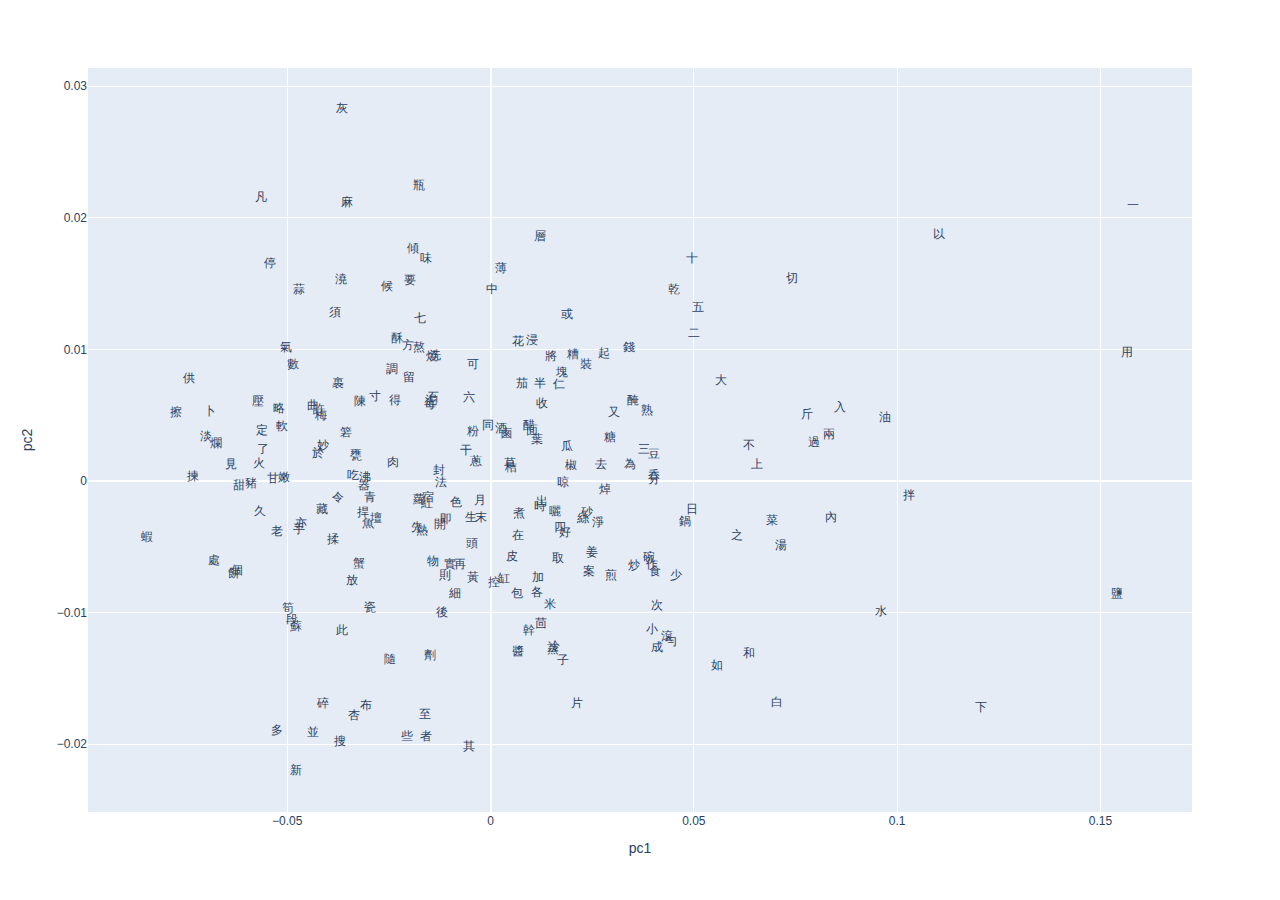
==== graph.html @ 2cb909bf "nine fifteen ish" ====
<html>
<head><meta charset="utf-8" /></head>
<body>
    <div>                        <script type="text/javascript">window.PlotlyConfig = {MathJaxConfig: 'local'};</script>
        <script type="text/javascript">/**
* plotly.js v2.12.1
* Copyright 2012-2022, Plotly, Inc.
* All rights reserved.
* Licensed under the MIT license
*/
!function(t){if("object"==typeof exports&&"undefined"!=typeof module)module.exports=t();else if("function"==typeof define&&define.amd)define([],t);else{("undefined"!=typeof window?window:"undefined"!=typeof global?global:"undefined"!=typeof self?self:this).Plotly=t()}}((function(){return function t(e,r,n){function i(o,s){if(!r[o]){if(!e[o]){var l="function"==typeof require&&require;if(!s&&l)return l(o,!0);if(a)return a(o,!0);var c=new Error("Cannot find module '"+o+"'");throw c.code="MODULE_NOT_FOUND",c}var u=r[o]={exports:{}};e[o][0].call(u.exports,(function(t){return i(e[o][1][t]||t)}),u,u.exports,t,e,r,n)}return r[o].exports}for(var a="function"==typeof require&&require,o=0;o<n.length;o++)i(n[o]);return i}({1:[function(t,e,r){"use strict";var n=t("../src/lib"),i={"X,X div":'direction:ltr;font-family:"Open Sans",verdana,arial,sans-serif;margin:0;padding:0;',"X input,X button":'font-family:"Open Sans",verdana,arial,sans-serif;',"X input:focus,X button:focus":"outline:none;","X a":"text-decoration:none;","X a:hover":"text-decoration:none;","X .crisp":"shape-rendering:crispEdges;","X .user-select-none":"-webkit-user-select:none;-moz-user-select:none;-ms-user-select:none;-o-user-select:none;user-select:none;","X svg":"overflow:hidden;","X svg a":"fill:#447adb;","X svg a:hover":"fill:#3c6dc5;","X .main-svg":"position:absolute;top:0;left:0;pointer-events:none;","X .main-svg .draglayer":"pointer-events:all;","X .cursor-default":"cursor:default;","X .cursor-pointer":"cursor:pointer;","X .cursor-crosshair":"cursor:crosshair;","X .cursor-move":"cursor:move;","X .cursor-col-resize":"cursor:col-resize;","X .cursor-row-resize":"cursor:row-resize;","X .cursor-ns-resize":"cursor:ns-resize;","X .cursor-ew-resize":"cursor:ew-resize;","X .cursor-sw-resize":"cursor:sw-resize;","X .cursor-s-resize":"cursor:s-resize;","X .cursor-se-resize":"cursor:se-resize;","X .cursor-w-resize":"cursor:w-resize;","X .cursor-e-resize":"cursor:e-resize;","X .cursor-nw-resize":"cursor:nw-resize;","X .cursor-n-resize":"cursor:n-resize;","X .cursor-ne-resize":"cursor:ne-resize;","X .cursor-grab":"cursor:-webkit-grab;cursor:grab;","X .modebar":"position:absolute;top:2px;right:2px;","X .ease-bg":"-webkit-transition:background-color .3s ease 0s;-moz-transition:background-color .3s ease 0s;-ms-transition:background-color .3s ease 0s;-o-transition:background-color .3s ease 0s;transition:background-color .3s ease 0s;","X .modebar--hover>:not(.watermark)":"opacity:0;-webkit-transition:opacity .3s ease 0s;-moz-transition:opacity .3s ease 0s;-ms-transition:opacity .3s ease 0s;-o-transition:opacity .3s ease 0s;transition:opacity .3s ease 0s;","X:hover .modebar--hover .modebar-group":"opacity:1;","X .modebar-group":"float:left;display:inline-block;box-sizing:border-box;padding-left:8px;position:relative;vertical-align:middle;white-space:nowrap;","X .modebar-btn":"position:relative;font-size:16px;padding:3px 4px;height:22px;cursor:pointer;line-height:normal;box-sizing:border-box;","X .modebar-btn svg":"position:relative;top:2px;","X .modebar.vertical":"display:flex;flex-direction:column;flex-wrap:wrap;align-content:flex-end;max-height:100%;","X .modebar.vertical svg":"top:-1px;","X .modebar.vertical .modebar-group":"display:block;float:none;padding-left:0px;padding-bottom:8px;","X .modebar.vertical .modebar-group .modebar-btn":"display:block;text-align:center;","X [data-title]:before,X [data-title]:after":"position:absolute;-webkit-transform:translate3d(0, 0, 0);-moz-transform:translate3d(0, 0, 0);-ms-transform:translate3d(0, 0, 0);-o-transform:translate3d(0, 0, 0);transform:translate3d(0, 0, 0);display:none;opacity:0;z-index:1001;pointer-events:none;top:110%;right:50%;","X [data-title]:hover:before,X [data-title]:hover:after":"display:block;opacity:1;","X [data-title]:before":'content:"";position:absolute;background:rgba(0,0,0,0);border:6px solid rgba(0,0,0,0);z-index:1002;margin-top:-12px;border-bottom-color:#69738a;margin-right:-6px;',"X [data-title]:after":"content:attr(data-title);background:#69738a;color:#fff;padding:8px 10px;font-size:12px;line-height:12px;white-space:nowrap;margin-right:-18px;border-radius:2px;","X .vertical [data-title]:before,X .vertical [data-title]:after":"top:0%;right:200%;","X .vertical [data-title]:before":"border:6px solid rgba(0,0,0,0);border-left-color:#69738a;margin-top:8px;margin-right:-30px;","X .select-outline":"fill:none;stroke-width:1;shape-rendering:crispEdges;","X .select-outline-1":"stroke:#fff;","X .select-outline-2":"stroke:#000;stroke-dasharray:2px 2px;",Y:'font-family:"Open Sans",verdana,arial,sans-serif;position:fixed;top:50px;right:20px;z-index:10000;font-size:10pt;max-width:180px;',"Y p":"margin:0;","Y .notifier-note":"min-width:180px;max-width:250px;border:1px solid #fff;z-index:3000;margin:0;background-color:#8c97af;background-color:rgba(140,151,175,.9);color:#fff;padding:10px;overflow-wrap:break-word;word-wrap:break-word;-ms-hyphens:auto;-webkit-hyphens:auto;hyphens:auto;","Y .notifier-close":"color:#fff;opacity:.8;float:right;padding:0 5px;background:none;border:none;font-size:20px;font-weight:bold;line-height:20px;","Y .notifier-close:hover":"color:#444;text-decoration:none;cursor:pointer;"};for(var a in i){var o=a.replace(/^,/," ,").replace(/X/g,".js-plotly-plot .plotly").replace(/Y/g,".plotly-notifier");n.addStyleRule(o,i[a])}},{"../src/lib":503}],2:[function(t,e,r){"use strict";e.exports=t("../src/transforms/aggregate")},{"../src/transforms/aggregate":1118}],3:[function(t,e,r){"use strict";e.exports=t("../src/traces/bar")},{"../src/traces/bar":656}],4:[function(t,e,r){"use strict";e.exports=t("../src/traces/barpolar")},{"../src/traces/barpolar":669}],5:[function(t,e,r){"use strict";e.exports=t("../src/traces/box")},{"../src/traces/box":679}],6:[function(t,e,r){"use strict";e.exports=t("../src/components/calendars")},{"../src/components/calendars":364}],7:[function(t,e,r){"use strict";e.exports=t("../src/traces/candlestick")},{"../src/traces/candlestick":688}],8:[function(t,e,r){"use strict";e.exports=t("../src/traces/carpet")},{"../src/traces/carpet":707}],9:[function(t,e,r){"use strict";e.exports=t("../src/traces/choropleth")},{"../src/traces/choropleth":721}],10:[function(t,e,r){"use strict";e.exports=t("../src/traces/choroplethmapbox")},{"../src/traces/choroplethmapbox":728}],11:[function(t,e,r){"use strict";e.exports=t("../src/traces/cone")},{"../src/traces/cone":734}],12:[function(t,e,r){"use strict";e.exports=t("../src/traces/contour")},{"../src/traces/contour":749}],13:[function(t,e,r){"use strict";e.exports=t("../src/traces/contourcarpet")},{"../src/traces/contourcarpet":760}],14:[function(t,e,r){"use strict";e.exports=t("../src/core")},{"../src/core":481}],15:[function(t,e,r){"use strict";e.exports=t("../src/traces/densitymapbox")},{"../src/traces/densitymapbox":768}],16:[function(t,e,r){"use strict";e.exports=t("../src/transforms/filter")},{"../src/transforms/filter":1119}],17:[function(t,e,r){"use strict";e.exports=t("../src/traces/funnel")},{"../src/traces/funnel":778}],18:[function(t,e,r){"use strict";e.exports=t("../src/traces/funnelarea")},{"../src/traces/funnelarea":787}],19:[function(t,e,r){"use strict";e.exports=t("../src/transforms/groupby")},{"../src/transforms/groupby":1120}],20:[function(t,e,r){"use strict";e.exports=t("../src/traces/heatmap")},{"../src/traces/heatmap":800}],21:[function(t,e,r){"use strict";e.exports=t("../src/traces/heatmapgl")},{"../src/traces/heatmapgl":811}],22:[function(t,e,r){"use strict";e.exports=t("../src/traces/histogram")},{"../src/traces/histogram":823}],23:[function(t,e,r){"use strict";e.exports=t("../src/traces/histogram2d")},{"../src/traces/histogram2d":829}],24:[function(t,e,r){"use strict";e.exports=t("../src/traces/histogram2dcontour")},{"../src/traces/histogram2dcontour":833}],25:[function(t,e,r){"use strict";e.exports=t("../src/traces/icicle")},{"../src/traces/icicle":839}],26:[function(t,e,r){"use strict";e.exports=t("../src/traces/image")},{"../src/traces/image":852}],27:[function(t,e,r){"use strict";var n=t("./core");n.register([t("./bar"),t("./box"),t("./heatmap"),t("./histogram"),t("./histogram2d"),t("./histogram2dcontour"),t("./contour"),t("./scatterternary"),t("./violin"),t("./funnel"),t("./waterfall"),t("./image"),t("./pie"),t("./sunburst"),t("./treemap"),t("./icicle"),t("./funnelarea"),t("./scatter3d"),t("./surface"),t("./isosurface"),t("./volume"),t("./mesh3d"),t("./cone"),t("./streamtube"),t("./scattergeo"),t("./choropleth"),t("./scattergl"),t("./splom"),t("./pointcloud"),t("./heatmapgl"),t("./parcoords"),t("./parcats"),t("./scattermapbox"),t("./choroplethmapbox"),t("./densitymapbox"),t("./sankey"),t("./indicator"),t("./table"),t("./carpet"),t("./scattercarpet"),t("./contourcarpet"),t("./ohlc"),t("./candlestick"),t("./scatterpolar"),t("./scatterpolargl"),t("./barpolar"),t("./scattersmith"),t("./aggregate"),t("./filter"),t("./groupby"),t("./sort"),t("./calendars")]),e.exports=n},{"./aggregate":2,"./bar":3,"./barpolar":4,"./box":5,"./calendars":6,"./candlestick":7,"./carpet":8,"./choropleth":9,"./choroplethmapbox":10,"./cone":11,"./contour":12,"./contourcarpet":13,"./core":14,"./densitymapbox":15,"./filter":16,"./funnel":17,"./funnelarea":18,"./groupby":19,"./heatmap":20,"./heatmapgl":21,"./histogram":22,"./histogram2d":23,"./histogram2dcontour":24,"./icicle":25,"./image":26,"./indicator":28,"./isosurface":29,"./mesh3d":30,"./ohlc":31,"./parcats":32,"./parcoords":33,"./pie":34,"./pointcloud":35,"./sankey":36,"./scatter3d":37,"./scattercarpet":38,"./scattergeo":39,"./scattergl":40,"./scattermapbox":41,"./scatterpolar":42,"./scatterpolargl":43,"./scattersmith":44,"./scatterternary":45,"./sort":46,"./splom":47,"./streamtube":48,"./sunburst":49,"./surface":50,"./table":51,"./treemap":52,"./violin":53,"./volume":54,"./waterfall":55}],28:[function(t,e,r){"use strict";e.exports=t("../src/traces/indicator")},{"../src/traces/indicator":860}],29:[function(t,e,r){"use strict";e.exports=t("../src/traces/isosurface")},{"../src/traces/isosurface":866}],30:[function(t,e,r){"use strict";e.exports=t("../src/traces/mesh3d")},{"../src/traces/mesh3d":871}],31:[function(t,e,r){"use strict";e.exports=t("../src/traces/ohlc")},{"../src/traces/ohlc":876}],32:[function(t,e,r){"use strict";e.exports=t("../src/traces/parcats")},{"../src/traces/parcats":885}],33:[function(t,e,r){"use strict";e.exports=t("../src/traces/parcoords")},{"../src/traces/parcoords":896}],34:[function(t,e,r){"use strict";e.exports=t("../src/traces/pie")},{"../src/traces/pie":907}],35:[function(t,e,r){"use strict";e.exports=t("../src/traces/pointcloud")},{"../src/traces/pointcloud":916}],36:[function(t,e,r){"use strict";e.exports=t("../src/traces/sankey")},{"../src/traces/sankey":922}],37:[function(t,e,r){"use strict";e.exports=t("../src/traces/scatter3d")},{"../src/traces/scatter3d":960}],38:[function(t,e,r){"use strict";e.exports=t("../src/traces/scattercarpet")},{"../src/traces/scattercarpet":967}],39:[function(t,e,r){"use strict";e.exports=t("../src/traces/scattergeo")},{"../src/traces/scattergeo":975}],40:[function(t,e,r){"use strict";e.exports=t("../src/traces/scattergl")},{"../src/traces/scattergl":989}],41:[function(t,e,r){"use strict";e.exports=t("../src/traces/scattermapbox")},{"../src/traces/scattermapbox":999}],42:[function(t,e,r){"use strict";e.exports=t("../src/traces/scatterpolar")},{"../src/traces/scatterpolar":1007}],43:[function(t,e,r){"use strict";e.exports=t("../src/traces/scatterpolargl")},{"../src/traces/scatterpolargl":1015}],44:[function(t,e,r){"use strict";e.exports=t("../src/traces/scattersmith")},{"../src/traces/scattersmith":1022}],45:[function(t,e,r){"use strict";e.exports=t("../src/traces/scatterternary")},{"../src/traces/scatterternary":1030}],46:[function(t,e,r){"use strict";e.exports=t("../src/transforms/sort")},{"../src/transforms/sort":1122}],47:[function(t,e,r){"use strict";e.exports=t("../src/traces/splom")},{"../src/traces/splom":1040}],48:[function(t,e,r){"use strict";e.exports=t("../src/traces/streamtube")},{"../src/traces/streamtube":1048}],49:[function(t,e,r){"use strict";e.exports=t("../src/traces/sunburst")},{"../src/traces/sunburst":1056}],50:[function(t,e,r){"use strict";e.exports=t("../src/traces/surface")},{"../src/traces/surface":1065}],51:[function(t,e,r){"use strict";e.exports=t("../src/traces/table")},{"../src/traces/table":1073}],52:[function(t,e,r){"use strict";e.exports=t("../src/traces/treemap")},{"../src/traces/treemap":1084}],53:[function(t,e,r){"use strict";e.exports=t("../src/traces/violin")},{"../src/traces/violin":1097}],54:[function(t,e,r){"use strict";e.exports=t("../src/traces/volume")},{"../src/traces/volume":1105}],55:[function(t,e,r){"use strict";e.exports=t("../src/traces/waterfall")},{"../src/traces/waterfall":1113}],56:[function(t,e,r){!function(n,i){"object"==typeof r&&void 0!==e?i(r,t("d3-array"),t("d3-collection"),t("d3-shape"),t("elementary-circuits-directed-graph")):i(n.d3=n.d3||{},n.d3,n.d3,n.d3,null)}(this,(function(t,e,r,n,i){"use strict";function a(t){return t.target.depth}function o(t,e){return t.sourceLinks.length?t.depth:e-1}function s(t){return function(){return t}}i=i&&i.hasOwnProperty("default")?i.default:i;var l="function"==typeof Symbol&&"symbol"==typeof Symbol.iterator?function(t){return typeof t}:function(t){return t&&"function"==typeof Symbol&&t.constructor===Symbol&&t!==Symbol.prototype?"symbol":typeof t};function c(t,e){return f(t.source,e.source)||t.index-e.index}function u(t,e){return f(t.target,e.target)||t.index-e.index}function f(t,e){return t.partOfCycle===e.partOfCycle?t.y0-e.y0:"top"===t.circularLinkType||"bottom"===e.circularLinkType?-1:1}function h(t){return t.value}function p(t){return(t.y0+t.y1)/2}function d(t){return p(t.source)}function m(t){return p(t.target)}function g(t){return t.index}function v(t){return t.nodes}function y(t){return t.links}function x(t,e){var r=t.get(e);if(!r)throw new Error("missing: "+e);return r}function b(t,e){return e(t)}function _(t,e,r){var n=0;if(null===r){for(var a=[],o=0;o<t.links.length;o++){var s=t.links[o],l=s.source.index,c=s.target.index;a[l]||(a[l]=[]),a[c]||(a[c]=[]),-1===a[l].indexOf(c)&&a[l].push(c)}var u=i(a);u.sort((function(t,e){return t.length-e.length}));var f={};for(o=0;o<u.length;o++){var h=u[o].slice(-2);f[h[0]]||(f[h[0]]={}),f[h[0]][h[1]]=!0}t.links.forEach((function(t){var e=t.target.index,r=t.source.index;e===r||f[r]&&f[r][e]?(t.circular=!0,t.circularLinkID=n,n+=1):t.circular=!1}))}else t.links.forEach((function(t){t.source[r]<t.target[r]?t.circular=!1:(t.circular=!0,t.circularLinkID=n,n+=1)}))}function w(t,e){var r=0,n=0;t.links.forEach((function(i){i.circular&&(i.source.circularLinkType||i.target.circularLinkType?i.circularLinkType=i.source.circularLinkType?i.source.circularLinkType:i.target.circularLinkType:i.circularLinkType=r<n?"top":"bottom","top"==i.circularLinkType?r+=1:n+=1,t.nodes.forEach((function(t){b(t,e)!=b(i.source,e)&&b(t,e)!=b(i.target,e)||(t.circularLinkType=i.circularLinkType)})))})),t.links.forEach((function(t){t.circular&&(t.source.circularLinkType==t.target.circularLinkType&&(t.circularLinkType=t.source.circularLinkType),q(t,e)&&(t.circularLinkType=t.source.circularLinkType))}))}function T(t){var e=Math.abs(t.y1-t.y0),r=Math.abs(t.target.x0-t.source.x1);return Math.atan(r/e)}function k(t,e){var r=0;t.sourceLinks.forEach((function(t){r=t.circular&&!q(t,e)?r+1:r}));var n=0;return t.targetLinks.forEach((function(t){n=t.circular&&!q(t,e)?n+1:n})),r+n}function A(t){var e=t.source.sourceLinks,r=0;e.forEach((function(t){r=t.circular?r+1:r}));var n=t.target.targetLinks,i=0;return n.forEach((function(t){i=t.circular?i+1:i})),!(r>1||i>1)}function M(t,e,r){return t.sort(E),t.forEach((function(n,i){var a,o,s=0;if(q(n,r)&&A(n))n.circularPathData.verticalBuffer=s+n.width/2;else{for(var l=0;l<i;l++)if(a=t[i],o=t[l],!(a.source.column<o.target.column||a.target.column>o.source.column)){var c=t[l].circularPathData.verticalBuffer+t[l].width/2+e;s=c>s?c:s}n.circularPathData.verticalBuffer=s+n.width/2}})),t}function S(t,r,i,a){var o=e.min(t.links,(function(t){return t.source.y0}));t.links.forEach((function(t){t.circular&&(t.circularPathData={})})),M(t.links.filter((function(t){return"top"==t.circularLinkType})),r,a),M(t.links.filter((function(t){return"bottom"==t.circularLinkType})),r,a),t.links.forEach((function(e){if(e.circular){if(e.circularPathData.arcRadius=e.width+10,e.circularPathData.leftNodeBuffer=5,e.circularPathData.rightNodeBuffer=5,e.circularPathData.sourceWidth=e.source.x1-e.source.x0,e.circularPathData.sourceX=e.source.x0+e.circularPathData.sourceWidth,e.circularPathData.targetX=e.target.x0,e.circularPathData.sourceY=e.y0,e.circularPathData.targetY=e.y1,q(e,a)&&A(e))e.circularPathData.leftSmallArcRadius=10+e.width/2,e.circularPathData.leftLargeArcRadius=10+e.width/2,e.circularPathData.rightSmallArcRadius=10+e.width/2,e.circularPathData.rightLargeArcRadius=10+e.width/2,"bottom"==e.circularLinkType?(e.circularPathData.verticalFullExtent=e.source.y1+25+e.circularPathData.verticalBuffer,e.circularPathData.verticalLeftInnerExtent=e.circularPathData.verticalFullExtent-e.circularPathData.leftLargeArcRadius,e.circularPathData.verticalRightInnerExtent=e.circularPathData.verticalFullExtent-e.circularPathData.rightLargeArcRadius):(e.circularPathData.verticalFullExtent=e.source.y0-25-e.circularPathData.verticalBuffer,e.circularPathData.verticalLeftInnerExtent=e.circularPathData.verticalFullExtent+e.circularPathData.leftLargeArcRadius,e.circularPathData.verticalRightInnerExtent=e.circularPathData.verticalFullExtent+e.circularPathData.rightLargeArcRadius);else{var s=e.source.column,l=e.circularLinkType,c=t.links.filter((function(t){return t.source.column==s&&t.circularLinkType==l}));"bottom"==e.circularLinkType?c.sort(C):c.sort(L);var u=0;c.forEach((function(t,n){t.circularLinkID==e.circularLinkID&&(e.circularPathData.leftSmallArcRadius=10+e.width/2+u,e.circularPathData.leftLargeArcRadius=10+e.width/2+n*r+u),u+=t.width})),s=e.target.column,c=t.links.filter((function(t){return t.target.column==s&&t.circularLinkType==l})),"bottom"==e.circularLinkType?c.sort(I):c.sort(P),u=0,c.forEach((function(t,n){t.circularLinkID==e.circularLinkID&&(e.circularPathData.rightSmallArcRadius=10+e.width/2+u,e.circularPathData.rightLargeArcRadius=10+e.width/2+n*r+u),u+=t.width})),"bottom"==e.circularLinkType?(e.circularPathData.verticalFullExtent=Math.max(i,e.source.y1,e.target.y1)+25+e.circularPathData.verticalBuffer,e.circularPathData.verticalLeftInnerExtent=e.circularPathData.verticalFullExtent-e.circularPathData.leftLargeArcRadius,e.circularPathData.verticalRightInnerExtent=e.circularPathData.verticalFullExtent-e.circularPathData.rightLargeArcRadius):(e.circularPathData.verticalFullExtent=o-25-e.circularPathData.verticalBuffer,e.circularPathData.verticalLeftInnerExtent=e.circularPathData.verticalFullExtent+e.circularPathData.leftLargeArcRadius,e.circularPathData.verticalRightInnerExtent=e.circularPathData.verticalFullExtent+e.circularPathData.rightLargeArcRadius)}e.circularPathData.leftInnerExtent=e.circularPathData.sourceX+e.circularPathData.leftNodeBuffer,e.circularPathData.rightInnerExtent=e.circularPathData.targetX-e.circularPathData.rightNodeBuffer,e.circularPathData.leftFullExtent=e.circularPathData.sourceX+e.circularPathData.leftLargeArcRadius+e.circularPathData.leftNodeBuffer,e.circularPathData.rightFullExtent=e.circularPathData.targetX-e.circularPathData.rightLargeArcRadius-e.circularPathData.rightNodeBuffer}if(e.circular)e.path=function(t){var e="";e="top"==t.circularLinkType?"M"+t.circularPathData.sourceX+" "+t.circularPathData.sourceY+" L"+t.circularPathData.leftInnerExtent+" "+t.circularPathData.sourceY+" A"+t.circularPathData.leftLargeArcRadius+" "+t.circularPathData.leftSmallArcRadius+" 0 0 0 "+t.circularPathData.leftFullExtent+" "+(t.circularPathData.sourceY-t.circularPathData.leftSmallArcRadius)+" L"+t.circularPathData.leftFullExtent+" "+t.circularPathData.verticalLeftInnerExtent+" A"+t.circularPathData.leftLargeArcRadius+" "+t.circularPathData.leftLargeArcRadius+" 0 0 0 "+t.circularPathData.leftInnerExtent+" "+t.circularPathData.verticalFullExtent+" L"+t.circularPathData.rightInnerExtent+" "+t.circularPathData.verticalFullExtent+" A"+t.circularPathData.rightLargeArcRadius+" "+t.circularPathData.rightLargeArcRadius+" 0 0 0 "+t.circularPathData.rightFullExtent+" "+t.circularPathData.verticalRightInnerExtent+" L"+t.circularPathData.rightFullExtent+" "+(t.circularPathData.targetY-t.circularPathData.rightSmallArcRadius)+" A"+t.circularPathData.rightLargeArcRadius+" "+t.circularPathData.rightSmallArcRadius+" 0 0 0 "+t.circularPathData.rightInnerExtent+" "+t.circularPathData.targetY+" L"+t.circularPathData.targetX+" "+t.circularPathData.targetY:"M"+t.circularPathData.sourceX+" "+t.circularPathData.sourceY+" L"+t.circularPathData.leftInnerExtent+" "+t.circularPathData.sourceY+" A"+t.circularPathData.leftLargeArcRadius+" "+t.circularPathData.leftSmallArcRadius+" 0 0 1 "+t.circularPathData.leftFullExtent+" "+(t.circularPathData.sourceY+t.circularPathData.leftSmallArcRadius)+" L"+t.circularPathData.leftFullExtent+" "+t.circularPathData.verticalLeftInnerExtent+" A"+t.circularPathData.leftLargeArcRadius+" "+t.circularPathData.leftLargeArcRadius+" 0 0 1 "+t.circularPathData.leftInnerExtent+" "+t.circularPathData.verticalFullExtent+" L"+t.circularPathData.rightInnerExtent+" "+t.circularPathData.verticalFullExtent+" A"+t.circularPathData.rightLargeArcRadius+" "+t.circularPathData.rightLargeArcRadius+" 0 0 1 "+t.circularPathData.rightFullExtent+" "+t.circularPathData.verticalRightInnerExtent+" L"+t.circularPathData.rightFullExtent+" "+(t.circularPathData.targetY+t.circularPathData.rightSmallArcRadius)+" A"+t.circularPathData.rightLargeArcRadius+" "+t.circularPathData.rightSmallArcRadius+" 0 0 1 "+t.circularPathData.rightInnerExtent+" "+t.circularPathData.targetY+" L"+t.circularPathData.targetX+" "+t.circularPathData.targetY;return e}(e);else{var f=n.linkHorizontal().source((function(t){return[t.source.x0+(t.source.x1-t.source.x0),t.y0]})).target((function(t){return[t.target.x0,t.y1]}));e.path=f(e)}}))}function E(t,e){return O(t)==O(e)?"bottom"==t.circularLinkType?C(t,e):L(t,e):O(e)-O(t)}function L(t,e){return t.y0-e.y0}function C(t,e){return e.y0-t.y0}function P(t,e){return t.y1-e.y1}function I(t,e){return e.y1-t.y1}function O(t){return t.target.column-t.source.column}function z(t){return t.target.x0-t.source.x1}function D(t,e){var r=T(t),n=z(e)/Math.tan(r);return"up"==H(t)?t.y1+n:t.y1-n}function R(t,e){var r=T(t),n=z(e)/Math.tan(r);return"up"==H(t)?t.y1-n:t.y1+n}function F(t,e,r,n){t.links.forEach((function(i){if(!i.circular&&i.target.column-i.source.column>1){var a=i.source.column+1,o=i.target.column-1,s=1,l=o-a+1;for(s=1;a<=o;a++,s++)t.nodes.forEach((function(o){if(o.column==a){var c,u=s/(l+1),f=Math.pow(1-u,3),h=3*u*Math.pow(1-u,2),p=3*Math.pow(u,2)*(1-u),d=Math.pow(u,3),m=f*i.y0+h*i.y0+p*i.y1+d*i.y1,g=m-i.width/2,v=m+i.width/2;g>o.y0&&g<o.y1?(c=o.y1-g+10,c="bottom"==o.circularLinkType?c:-c,o=N(o,c,e,r),t.nodes.forEach((function(t){b(t,n)!=b(o,n)&&t.column==o.column&&B(o,t)&&N(t,c,e,r)}))):(v>o.y0&&v<o.y1||g<o.y0&&v>o.y1)&&(c=v-o.y0+10,o=N(o,c,e,r),t.nodes.forEach((function(t){b(t,n)!=b(o,n)&&t.column==o.column&&t.y0<o.y1&&t.y1>o.y1&&N(t,c,e,r)})))}}))}}))}function B(t,e){return t.y0>e.y0&&t.y0<e.y1||(t.y1>e.y0&&t.y1<e.y1||t.y0<e.y0&&t.y1>e.y1)}function N(t,e,r,n){return t.y0+e>=r&&t.y1+e<=n&&(t.y0=t.y0+e,t.y1=t.y1+e,t.targetLinks.forEach((function(t){t.y1=t.y1+e})),t.sourceLinks.forEach((function(t){t.y0=t.y0+e}))),t}function j(t,e,r,n){t.nodes.forEach((function(i){n&&i.y+(i.y1-i.y0)>e&&(i.y=i.y-(i.y+(i.y1-i.y0)-e));var a=t.links.filter((function(t){return b(t.source,r)==b(i,r)})),o=a.length;o>1&&a.sort((function(t,e){if(!t.circular&&!e.circular){if(t.target.column==e.target.column)return t.y1-e.y1;if(!V(t,e))return t.y1-e.y1;if(t.target.column>e.target.column){var r=R(e,t);return t.y1-r}if(e.target.column>t.target.column)return R(t,e)-e.y1}return t.circular&&!e.circular?"top"==t.circularLinkType?-1:1:e.circular&&!t.circular?"top"==e.circularLinkType?1:-1:t.circular&&e.circular?t.circularLinkType===e.circularLinkType&&"top"==t.circularLinkType?t.target.column===e.target.column?t.target.y1-e.target.y1:e.target.column-t.target.column:t.circularLinkType===e.circularLinkType&&"bottom"==t.circularLinkType?t.target.column===e.target.column?e.target.y1-t.target.y1:t.target.column-e.target.column:"top"==t.circularLinkType?-1:1:void 0}));var s=i.y0;a.forEach((function(t){t.y0=s+t.width/2,s+=t.width})),a.forEach((function(t,e){if("bottom"==t.circularLinkType){for(var r=e+1,n=0;r<o;r++)n+=a[r].width;t.y0=i.y1-n-t.width/2}}))}))}function U(t,e,r){t.nodes.forEach((function(e){var n=t.links.filter((function(t){return b(t.target,r)==b(e,r)})),i=n.length;i>1&&n.sort((function(t,e){if(!t.circular&&!e.circular){if(t.source.column==e.source.column)return t.y0-e.y0;if(!V(t,e))return t.y0-e.y0;if(e.source.column<t.source.column){var r=D(e,t);return t.y0-r}if(t.source.column<e.source.column)return D(t,e)-e.y0}return t.circular&&!e.circular?"top"==t.circularLinkType?-1:1:e.circular&&!t.circular?"top"==e.circularLinkType?1:-1:t.circular&&e.circular?t.circularLinkType===e.circularLinkType&&"top"==t.circularLinkType?t.source.column===e.source.column?t.source.y1-e.source.y1:t.source.column-e.source.column:t.circularLinkType===e.circularLinkType&&"bottom"==t.circularLinkType?t.source.column===e.source.column?t.source.y1-e.source.y1:e.source.column-t.source.column:"top"==t.circularLinkType?-1:1:void 0}));var a=e.y0;n.forEach((function(t){t.y1=a+t.width/2,a+=t.width})),n.forEach((function(t,r){if("bottom"==t.circularLinkType){for(var a=r+1,o=0;a<i;a++)o+=n[a].width;t.y1=e.y1-o-t.width/2}}))}))}function V(t,e){return H(t)==H(e)}function H(t){return t.y0-t.y1>0?"up":"down"}function q(t,e){return b(t.source,e)==b(t.target,e)}function G(t,r,n){var i=t.nodes,a=t.links,o=!1,s=!1;if(a.forEach((function(t){"top"==t.circularLinkType?o=!0:"bottom"==t.circularLinkType&&(s=!0)})),0==o||0==s){var l=e.min(i,(function(t){return t.y0})),c=(n-r)/(e.max(i,(function(t){return t.y1}))-l);i.forEach((function(t){var e=(t.y1-t.y0)*c;t.y0=(t.y0-l)*c,t.y1=t.y0+e})),a.forEach((function(t){t.y0=(t.y0-l)*c,t.y1=(t.y1-l)*c,t.width=t.width*c}))}}t.sankeyCircular=function(){var t,n,i=0,a=0,b=1,T=1,A=24,M=g,E=o,L=v,C=y,P=32,I=2,O=null;function z(){var t={nodes:L.apply(null,arguments),links:C.apply(null,arguments)};D(t),_(t,M,O),R(t),B(t),w(t,M),N(t,P,M),V(t);for(var e=4,r=0;r<e;r++)j(t,T,M),U(t,T,M),F(t,a,T,M),j(t,T,M),U(t,T,M);return G(t,a,T),S(t,I,T,M),t}function D(t){t.nodes.forEach((function(t,e){t.index=e,t.sourceLinks=[],t.targetLinks=[]}));var e=r.map(t.nodes,M);return t.links.forEach((function(t,r){t.index=r;var n=t.source,i=t.target;"object"!==(void 0===n?"undefined":l(n))&&(n=t.source=x(e,n)),"object"!==(void 0===i?"undefined":l(i))&&(i=t.target=x(e,i)),n.sourceLinks.push(t),i.targetLinks.push(t)})),t}function R(t){t.nodes.forEach((function(t){t.partOfCycle=!1,t.value=Math.max(e.sum(t.sourceLinks,h),e.sum(t.targetLinks,h)),t.sourceLinks.forEach((function(e){e.circular&&(t.partOfCycle=!0,t.circularLinkType=e.circularLinkType)})),t.targetLinks.forEach((function(e){e.circular&&(t.partOfCycle=!0,t.circularLinkType=e.circularLinkType)}))}))}function B(t){var e,r,n;for(e=t.nodes,r=[],n=0;e.length;++n,e=r,r=[])e.forEach((function(t){t.depth=n,t.sourceLinks.forEach((function(t){r.indexOf(t.target)<0&&!t.circular&&r.push(t.target)}))}));for(e=t.nodes,r=[],n=0;e.length;++n,e=r,r=[])e.forEach((function(t){t.height=n,t.targetLinks.forEach((function(t){r.indexOf(t.source)<0&&!t.circular&&r.push(t.source)}))}));t.nodes.forEach((function(t){t.column=Math.floor(E.call(null,t,n))}))}function N(o,s,l){var c=r.nest().key((function(t){return t.column})).sortKeys(e.ascending).entries(o.nodes).map((function(t){return t.values}));!function(r){if(n){var s=1/0;c.forEach((function(t){var e=T*n/(t.length+1);s=e<s?e:s})),t=s}var l=e.min(c,(function(r){return(T-a-(r.length-1)*t)/e.sum(r,h)}));l*=.3,o.links.forEach((function(t){t.width=t.value*l}));var u=function(t){var r=0,n=0,i=0,a=0,o=e.max(t.nodes,(function(t){return t.column}));return t.links.forEach((function(t){t.circular&&("top"==t.circularLinkType?r+=t.width:n+=t.width,0==t.target.column&&(a+=t.width),t.source.column==o&&(i+=t.width))})),{top:r=r>0?r+25+10:r,bottom:n=n>0?n+25+10:n,left:a=a>0?a+25+10:a,right:i=i>0?i+25+10:i}}(o),f=function(t,r){var n=e.max(t.nodes,(function(t){return t.column})),o=b-i,s=T-a,l=o/(o+r.right+r.left),c=s/(s+r.top+r.bottom);return i=i*l+r.left,b=0==r.right?b:b*l,a=a*c+r.top,T*=c,t.nodes.forEach((function(t){t.x0=i+t.column*((b-i-A)/n),t.x1=t.x0+A})),c}(o,u);l*=f,o.links.forEach((function(t){t.width=t.value*l})),c.forEach((function(t){var e=t.length;t.forEach((function(t,n){t.depth==c.length-1&&1==e||0==t.depth&&1==e?(t.y0=T/2-t.value*l,t.y1=t.y0+t.value*l):t.partOfCycle?0==k(t,r)?(t.y0=T/2+n,t.y1=t.y0+t.value*l):"top"==t.circularLinkType?(t.y0=a+n,t.y1=t.y0+t.value*l):(t.y0=T-t.value*l-n,t.y1=t.y0+t.value*l):0==u.top||0==u.bottom?(t.y0=(T-a)/e*n,t.y1=t.y0+t.value*l):(t.y0=(T-a)/2-e/2+n,t.y1=t.y0+t.value*l)}))}))}(l),y();for(var u=1,g=s;g>0;--g)v(u*=.99,l),y();function v(t,r){var n=c.length;c.forEach((function(i){var a=i.length,o=i[0].depth;i.forEach((function(i){var s;if(i.sourceLinks.length||i.targetLinks.length)if(i.partOfCycle&&k(i,r)>0);else if(0==o&&1==a)s=i.y1-i.y0,i.y0=T/2-s/2,i.y1=T/2+s/2;else if(o==n-1&&1==a)s=i.y1-i.y0,i.y0=T/2-s/2,i.y1=T/2+s/2;else{var l=e.mean(i.sourceLinks,m),c=e.mean(i.targetLinks,d),u=((l&&c?(l+c)/2:l||c)-p(i))*t;i.y0+=u,i.y1+=u}}))}))}function y(){c.forEach((function(e){var r,n,i,o=a,s=e.length;for(e.sort(f),i=0;i<s;++i)(n=o-(r=e[i]).y0)>0&&(r.y0+=n,r.y1+=n),o=r.y1+t;if((n=o-t-T)>0)for(o=r.y0-=n,r.y1-=n,i=s-2;i>=0;--i)(n=(r=e[i]).y1+t-o)>0&&(r.y0-=n,r.y1-=n),o=r.y0}))}}function V(t){t.nodes.forEach((function(t){t.sourceLinks.sort(u),t.targetLinks.sort(c)})),t.nodes.forEach((function(t){var e=t.y0,r=e,n=t.y1,i=n;t.sourceLinks.forEach((function(t){t.circular?(t.y0=n-t.width/2,n-=t.width):(t.y0=e+t.width/2,e+=t.width)})),t.targetLinks.forEach((function(t){t.circular?(t.y1=i-t.width/2,i-=t.width):(t.y1=r+t.width/2,r+=t.width)}))}))}return z.nodeId=function(t){return arguments.length?(M="function"==typeof t?t:s(t),z):M},z.nodeAlign=function(t){return arguments.length?(E="function"==typeof t?t:s(t),z):E},z.nodeWidth=function(t){return arguments.length?(A=+t,z):A},z.nodePadding=function(e){return arguments.length?(t=+e,z):t},z.nodes=function(t){return arguments.length?(L="function"==typeof t?t:s(t),z):L},z.links=function(t){return arguments.length?(C="function"==typeof t?t:s(t),z):C},z.size=function(t){return arguments.length?(i=a=0,b=+t[0],T=+t[1],z):[b-i,T-a]},z.extent=function(t){return arguments.length?(i=+t[0][0],b=+t[1][0],a=+t[0][1],T=+t[1][1],z):[[i,a],[b,T]]},z.iterations=function(t){return arguments.length?(P=+t,z):P},z.circularLinkGap=function(t){return arguments.length?(I=+t,z):I},z.nodePaddingRatio=function(t){return arguments.length?(n=+t,z):n},z.sortNodes=function(t){return arguments.length?(O=t,z):O},z.update=function(t){return w(t,M),V(t),t.links.forEach((function(t){t.circular&&(t.circularLinkType=t.y0+t.y1<T?"top":"bottom",t.source.circularLinkType=t.circularLinkType,t.target.circularLinkType=t.circularLinkType)})),j(t,T,M,!1),U(t,T,M),S(t,I,T,M),t},z},t.sankeyCenter=function(t){return t.targetLinks.length?t.depth:t.sourceLinks.length?e.min(t.sourceLinks,a)-1:0},t.sankeyLeft=function(t){return t.depth},t.sankeyRight=function(t,e){return e-1-t.height},t.sankeyJustify=o,Object.defineProperty(t,"__esModule",{value:!0})}))},{"d3-array":107,"d3-collection":108,"d3-shape":119,"elementary-circuits-directed-graph":130}],57:[function(t,e,r){!function(n,i){"object"==typeof r&&void 0!==e?i(r,t("d3-array"),t("d3-collection"),t("d3-shape")):i(n.d3=n.d3||{},n.d3,n.d3,n.d3)}(this,(function(t,e,r,n){"use strict";function i(t){return t.target.depth}function a(t,e){return t.sourceLinks.length?t.depth:e-1}function o(t){return function(){return t}}function s(t,e){return c(t.source,e.source)||t.index-e.index}function l(t,e){return c(t.target,e.target)||t.index-e.index}function c(t,e){return t.y0-e.y0}function u(t){return t.value}function f(t){return(t.y0+t.y1)/2}function h(t){return f(t.source)*t.value}function p(t){return f(t.target)*t.value}function d(t){return t.index}function m(t){return t.nodes}function g(t){return t.links}function v(t,e){var r=t.get(e);if(!r)throw new Error("missing: "+e);return r}function y(t){return[t.source.x1,t.y0]}function x(t){return[t.target.x0,t.y1]}t.sankey=function(){var t=0,n=0,i=1,y=1,x=24,b=8,_=d,w=a,T=m,k=g,A=32;function M(){var t={nodes:T.apply(null,arguments),links:k.apply(null,arguments)};return S(t),E(t),L(t),C(t),P(t),t}function S(t){t.nodes.forEach((function(t,e){t.index=e,t.sourceLinks=[],t.targetLinks=[]}));var e=r.map(t.nodes,_);t.links.forEach((function(t,r){t.index=r;var n=t.source,i=t.target;"object"!=typeof n&&(n=t.source=v(e,n)),"object"!=typeof i&&(i=t.target=v(e,i)),n.sourceLinks.push(t),i.targetLinks.push(t)}))}function E(t){t.nodes.forEach((function(t){t.value=Math.max(e.sum(t.sourceLinks,u),e.sum(t.targetLinks,u))}))}function L(e){var r,n,a;for(r=e.nodes,n=[],a=0;r.length;++a,r=n,n=[])r.forEach((function(t){t.depth=a,t.sourceLinks.forEach((function(t){n.indexOf(t.target)<0&&n.push(t.target)}))}));for(r=e.nodes,n=[],a=0;r.length;++a,r=n,n=[])r.forEach((function(t){t.height=a,t.targetLinks.forEach((function(t){n.indexOf(t.source)<0&&n.push(t.source)}))}));var o=(i-t-x)/(a-1);e.nodes.forEach((function(e){e.x1=(e.x0=t+Math.max(0,Math.min(a-1,Math.floor(w.call(null,e,a))))*o)+x}))}function C(t){var i=r.nest().key((function(t){return t.x0})).sortKeys(e.ascending).entries(t.nodes).map((function(t){return t.values}));!function(){var r=e.max(i,(function(t){return t.length})),a=2/3*(y-n)/(r-1);b>a&&(b=a);var o=e.min(i,(function(t){return(y-n-(t.length-1)*b)/e.sum(t,u)}));i.forEach((function(t){t.forEach((function(t,e){t.y1=(t.y0=e)+t.value*o}))})),t.links.forEach((function(t){t.width=t.value*o}))}(),d();for(var a=1,o=A;o>0;--o)l(a*=.99),d(),s(a),d();function s(t){i.forEach((function(r){r.forEach((function(r){if(r.targetLinks.length){var n=(e.sum(r.targetLinks,h)/e.sum(r.targetLinks,u)-f(r))*t;r.y0+=n,r.y1+=n}}))}))}function l(t){i.slice().reverse().forEach((function(r){r.forEach((function(r){if(r.sourceLinks.length){var n=(e.sum(r.sourceLinks,p)/e.sum(r.sourceLinks,u)-f(r))*t;r.y0+=n,r.y1+=n}}))}))}function d(){i.forEach((function(t){var e,r,i,a=n,o=t.length;for(t.sort(c),i=0;i<o;++i)(r=a-(e=t[i]).y0)>0&&(e.y0+=r,e.y1+=r),a=e.y1+b;if((r=a-b-y)>0)for(a=e.y0-=r,e.y1-=r,i=o-2;i>=0;--i)(r=(e=t[i]).y1+b-a)>0&&(e.y0-=r,e.y1-=r),a=e.y0}))}}function P(t){t.nodes.forEach((function(t){t.sourceLinks.sort(l),t.targetLinks.sort(s)})),t.nodes.forEach((function(t){var e=t.y0,r=e;t.sourceLinks.forEach((function(t){t.y0=e+t.width/2,e+=t.width})),t.targetLinks.forEach((function(t){t.y1=r+t.width/2,r+=t.width}))}))}return M.update=function(t){return P(t),t},M.nodeId=function(t){return arguments.length?(_="function"==typeof t?t:o(t),M):_},M.nodeAlign=function(t){return arguments.length?(w="function"==typeof t?t:o(t),M):w},M.nodeWidth=function(t){return arguments.length?(x=+t,M):x},M.nodePadding=function(t){return arguments.length?(b=+t,M):b},M.nodes=function(t){return arguments.length?(T="function"==typeof t?t:o(t),M):T},M.links=function(t){return arguments.length?(k="function"==typeof t?t:o(t),M):k},M.size=function(e){return arguments.length?(t=n=0,i=+e[0],y=+e[1],M):[i-t,y-n]},M.extent=function(e){return arguments.length?(t=+e[0][0],i=+e[1][0],n=+e[0][1],y=+e[1][1],M):[[t,n],[i,y]]},M.iterations=function(t){return arguments.length?(A=+t,M):A},M},t.sankeyCenter=function(t){return t.targetLinks.length?t.depth:t.sourceLinks.length?e.min(t.sourceLinks,i)-1:0},t.sankeyLeft=function(t){return t.depth},t.sankeyRight=function(t,e){return e-1-t.height},t.sankeyJustify=a,t.sankeyLinkHorizontal=function(){return n.linkHorizontal().source(y).target(x)},Object.defineProperty(t,"__esModule",{value:!0})}))},{"d3-array":107,"d3-collection":108,"d3-shape":119}],58:[function(t,e,r){(function(){var t={version:"3.8.0"},r=[].slice,n=function(t){return r.call(t)},i=self.document;function a(t){return t&&(t.ownerDocument||t.document||t).documentElement}function o(t){return t&&(t.ownerDocument&&t.ownerDocument.defaultView||t.document&&t||t.defaultView)}if(i)try{n(i.documentElement.childNodes)[0].nodeType}catch(t){n=function(t){for(var e=t.length,r=new Array(e);e--;)r[e]=t[e];return r}}if(Date.now||(Date.now=function(){return+new Date}),i)try{i.createElement("DIV").style.setProperty("opacity",0,"")}catch(t){var s=this.Element.prototype,l=s.setAttribute,c=s.setAttributeNS,u=this.CSSStyleDeclaration.prototype,f=u.setProperty;s.setAttribute=function(t,e){l.call(this,t,e+"")},s.setAttributeNS=function(t,e,r){c.call(this,t,e,r+"")},u.setProperty=function(t,e,r){f.call(this,t,e+"",r)}}function h(t,e){return t<e?-1:t>e?1:t>=e?0:NaN}function p(t){return null===t?NaN:+t}function d(t){return!isNaN(t)}function m(t){return{left:function(e,r,n,i){for(arguments.length<3&&(n=0),arguments.length<4&&(i=e.length);n<i;){var a=n+i>>>1;t(e[a],r)<0?n=a+1:i=a}return n},right:function(e,r,n,i){for(arguments.length<3&&(n=0),arguments.length<4&&(i=e.length);n<i;){var a=n+i>>>1;t(e[a],r)>0?i=a:n=a+1}return n}}}t.ascending=h,t.descending=function(t,e){return e<t?-1:e>t?1:e>=t?0:NaN},t.min=function(t,e){var r,n,i=-1,a=t.length;if(1===arguments.length){for(;++i<a;)if(null!=(n=t[i])&&n>=n){r=n;break}for(;++i<a;)null!=(n=t[i])&&r>n&&(r=n)}else{for(;++i<a;)if(null!=(n=e.call(t,t[i],i))&&n>=n){r=n;break}for(;++i<a;)null!=(n=e.call(t,t[i],i))&&r>n&&(r=n)}return r},t.max=function(t,e){var r,n,i=-1,a=t.length;if(1===arguments.length){for(;++i<a;)if(null!=(n=t[i])&&n>=n){r=n;break}for(;++i<a;)null!=(n=t[i])&&n>r&&(r=n)}else{for(;++i<a;)if(null!=(n=e.call(t,t[i],i))&&n>=n){r=n;break}for(;++i<a;)null!=(n=e.call(t,t[i],i))&&n>r&&(r=n)}return r},t.extent=function(t,e){var r,n,i,a=-1,o=t.length;if(1===arguments.length){for(;++a<o;)if(null!=(n=t[a])&&n>=n){r=i=n;break}for(;++a<o;)null!=(n=t[a])&&(r>n&&(r=n),i<n&&(i=n))}else{for(;++a<o;)if(null!=(n=e.call(t,t[a],a))&&n>=n){r=i=n;break}for(;++a<o;)null!=(n=e.call(t,t[a],a))&&(r>n&&(r=n),i<n&&(i=n))}return[r,i]},t.sum=function(t,e){var r,n=0,i=t.length,a=-1;if(1===arguments.length)for(;++a<i;)d(r=+t[a])&&(n+=r);else for(;++a<i;)d(r=+e.call(t,t[a],a))&&(n+=r);return n},t.mean=function(t,e){var r,n=0,i=t.length,a=-1,o=i;if(1===arguments.length)for(;++a<i;)d(r=p(t[a]))?n+=r:--o;else for(;++a<i;)d(r=p(e.call(t,t[a],a)))?n+=r:--o;if(o)return n/o},t.quantile=function(t,e){var r=(t.length-1)*e+1,n=Math.floor(r),i=+t[n-1],a=r-n;return a?i+a*(t[n]-i):i},t.median=function(e,r){var n,i=[],a=e.length,o=-1;if(1===arguments.length)for(;++o<a;)d(n=p(e[o]))&&i.push(n);else for(;++o<a;)d(n=p(r.call(e,e[o],o)))&&i.push(n);if(i.length)return t.quantile(i.sort(h),.5)},t.variance=function(t,e){var r,n,i=t.length,a=0,o=0,s=-1,l=0;if(1===arguments.length)for(;++s<i;)d(r=p(t[s]))&&(o+=(n=r-a)*(r-(a+=n/++l)));else for(;++s<i;)d(r=p(e.call(t,t[s],s)))&&(o+=(n=r-a)*(r-(a+=n/++l)));if(l>1)return o/(l-1)},t.deviation=function(){var e=t.variance.apply(this,arguments);return e?Math.sqrt(e):e};var g=m(h);function v(t){return t.length}t.bisectLeft=g.left,t.bisect=t.bisectRight=g.right,t.bisector=function(t){return m(1===t.length?function(e,r){return h(t(e),r)}:t)},t.shuffle=function(t,e,r){(a=arguments.length)<3&&(r=t.length,a<2&&(e=0));for(var n,i,a=r-e;a;)i=Math.random()*a--|0,n=t[a+e],t[a+e]=t[i+e],t[i+e]=n;return t},t.permute=function(t,e){for(var r=e.length,n=new Array(r);r--;)n[r]=t[e[r]];return n},t.pairs=function(t){for(var e=0,r=t.length-1,n=t[0],i=new Array(r<0?0:r);e<r;)i[e]=[n,n=t[++e]];return i},t.transpose=function(e){if(!(a=e.length))return[];for(var r=-1,n=t.min(e,v),i=new Array(n);++r<n;)for(var a,o=-1,s=i[r]=new Array(a);++o<a;)s[o]=e[o][r];return i},t.zip=function(){return t.transpose(arguments)},t.keys=function(t){var e=[];for(var r in t)e.push(r);return e},t.values=function(t){var e=[];for(var r in t)e.push(t[r]);return e},t.entries=function(t){var e=[];for(var r in t)e.push({key:r,value:t[r]});return e},t.merge=function(t){for(var e,r,n,i=t.length,a=-1,o=0;++a<i;)o+=t[a].length;for(r=new Array(o);--i>=0;)for(e=(n=t[i]).length;--e>=0;)r[--o]=n[e];return r};var y=Math.abs;function x(t){for(var e=1;t*e%1;)e*=10;return e}function b(t,e){for(var r in e)Object.defineProperty(t.prototype,r,{value:e[r],enumerable:!1})}function _(){this._=Object.create(null)}t.range=function(t,e,r){if(arguments.length<3&&(r=1,arguments.length<2&&(e=t,t=0)),(e-t)/r==1/0)throw new Error("infinite range");var n,i=[],a=x(y(r)),o=-1;if(t*=a,e*=a,(r*=a)<0)for(;(n=t+r*++o)>e;)i.push(n/a);else for(;(n=t+r*++o)<e;)i.push(n/a);return i},t.map=function(t,e){var r=new _;if(t instanceof _)t.forEach((function(t,e){r.set(t,e)}));else if(Array.isArray(t)){var n,i=-1,a=t.length;if(1===arguments.length)for(;++i<a;)r.set(i,t[i]);else for(;++i<a;)r.set(e.call(t,n=t[i],i),n)}else for(var o in t)r.set(o,t[o]);return r};function w(t){return"__proto__"==(t+="")||"\0"===t[0]?"\0"+t:t}function T(t){return"\0"===(t+="")[0]?t.slice(1):t}function k(t){return w(t)in this._}function A(t){return(t=w(t))in this._&&delete this._[t]}function M(){var t=[];for(var e in this._)t.push(T(e));return t}function S(){var t=0;for(var e in this._)++t;return t}function E(){for(var t in this._)return!1;return!0}function L(){this._=Object.create(null)}function C(t){return t}function P(t,e,r){return function(){var n=r.apply(e,arguments);return n===e?t:n}}function I(t,e){if(e in t)return e;e=e.charAt(0).toUpperCase()+e.slice(1);for(var r=0,n=O.length;r<n;++r){var i=O[r]+e;if(i in t)return i}}b(_,{has:k,get:function(t){return this._[w(t)]},set:function(t,e){return this._[w(t)]=e},remove:A,keys:M,values:function(){var t=[];for(var e in this._)t.push(this._[e]);return t},entries:function(){var t=[];for(var e in this._)t.push({key:T(e),value:this._[e]});return t},size:S,empty:E,forEach:function(t){for(var e in this._)t.call(this,T(e),this._[e])}}),t.nest=function(){var e,r,n={},i=[],a=[];function o(t,a,s){if(s>=i.length)return r?r.call(n,a):e?a.sort(e):a;for(var l,c,u,f,h=-1,p=a.length,d=i[s++],m=new _;++h<p;)(f=m.get(l=d(c=a[h])))?f.push(c):m.set(l,[c]);return t?(c=t(),u=function(e,r){c.set(e,o(t,r,s))}):(c={},u=function(e,r){c[e]=o(t,r,s)}),m.forEach(u),c}return n.map=function(t,e){return o(e,t,0)},n.entries=function(e){return function t(e,r){if(r>=i.length)return e;var n=[],o=a[r++];return e.forEach((function(e,i){n.push({key:e,values:t(i,r)})})),o?n.sort((function(t,e){return o(t.key,e.key)})):n}(o(t.map,e,0),0)},n.key=function(t){return i.push(t),n},n.sortKeys=function(t){return a[i.length-1]=t,n},n.sortValues=function(t){return e=t,n},n.rollup=function(t){return r=t,n},n},t.set=function(t){var e=new L;if(t)for(var r=0,n=t.length;r<n;++r)e.add(t[r]);return e},b(L,{has:k,add:function(t){return this._[w(t+="")]=!0,t},remove:A,values:M,size:S,empty:E,forEach:function(t){for(var e in this._)t.call(this,T(e))}}),t.behavior={},t.rebind=function(t,e){for(var r,n=1,i=arguments.length;++n<i;)t[r=arguments[n]]=P(t,e,e[r]);return t};var O=["webkit","ms","moz","Moz","o","O"];function z(){}function D(){}function R(t){var e=[],r=new _;function n(){for(var r,n=e,i=-1,a=n.length;++i<a;)(r=n[i].on)&&r.apply(this,arguments);return t}return n.on=function(n,i){var a,o=r.get(n);return arguments.length<2?o&&o.on:(o&&(o.on=null,e=e.slice(0,a=e.indexOf(o)).concat(e.slice(a+1)),r.remove(n)),i&&e.push(r.set(n,{on:i})),t)},n}function F(){t.event.preventDefault()}function B(){for(var e,r=t.event;e=r.sourceEvent;)r=e;return r}function N(e){for(var r=new D,n=0,i=arguments.length;++n<i;)r[arguments[n]]=R(r);return r.of=function(n,i){return function(a){try{var o=a.sourceEvent=t.event;a.target=e,t.event=a,r[a.type].apply(n,i)}finally{t.event=o}}},r}t.dispatch=function(){for(var t=new D,e=-1,r=arguments.length;++e<r;)t[arguments[e]]=R(t);return t},D.prototype.on=function(t,e){var r=t.indexOf("."),n="";if(r>=0&&(n=t.slice(r+1),t=t.slice(0,r)),t)return arguments.length<2?this[t].on(n):this[t].on(n,e);if(2===arguments.length){if(null==e)for(t in this)this.hasOwnProperty(t)&&this[t].on(n,null);return this}},t.event=null,t.requote=function(t){return t.replace(j,"\\$&")};var j=/[\\\^\$\*\+\?\|\[\]\(\)\.\{\}]/g,U={}.__proto__?function(t,e){t.__proto__=e}:function(t,e){for(var r in e)t[r]=e[r]};function V(t){return U(t,Y),t}var H=function(t,e){return e.querySelector(t)},q=function(t,e){return e.querySelectorAll(t)},G=function(t,e){var r=t.matches||t[I(t,"matchesSelector")];return(G=function(t,e){return r.call(t,e)})(t,e)};"function"==typeof Sizzle&&(H=function(t,e){return Sizzle(t,e)[0]||null},q=Sizzle,G=Sizzle.matchesSelector),t.selection=function(){return t.select(i.documentElement)};var Y=t.selection.prototype=[];function W(t){return"function"==typeof t?t:function(){return H(t,this)}}function X(t){return"function"==typeof t?t:function(){return q(t,this)}}Y.select=function(t){var e,r,n,i,a=[];t=W(t);for(var o=-1,s=this.length;++o<s;){a.push(e=[]),e.parentNode=(n=this[o]).parentNode;for(var l=-1,c=n.length;++l<c;)(i=n[l])?(e.push(r=t.call(i,i.__data__,l,o)),r&&"__data__"in i&&(r.__data__=i.__data__)):e.push(null)}return V(a)},Y.selectAll=function(t){var e,r,i=[];t=X(t);for(var a=-1,o=this.length;++a<o;)for(var s=this[a],l=-1,c=s.length;++l<c;)(r=s[l])&&(i.push(e=n(t.call(r,r.__data__,l,a))),e.parentNode=r);return V(i)};var Z="http://www.w3.org/1999/xhtml",J={svg:"http://www.w3.org/2000/svg",xhtml:Z,xlink:"http://www.w3.org/1999/xlink",xml:"http://www.w3.org/XML/1998/namespace",xmlns:"http://www.w3.org/2000/xmlns/"};function K(e,r){return e=t.ns.qualify(e),null==r?e.local?function(){this.removeAttributeNS(e.space,e.local)}:function(){this.removeAttribute(e)}:"function"==typeof r?e.local?function(){var t=r.apply(this,arguments);null==t?this.removeAttributeNS(e.space,e.local):this.setAttributeNS(e.space,e.local,t)}:function(){var t=r.apply(this,arguments);null==t?this.removeAttribute(e):this.setAttribute(e,t)}:e.local?function(){this.setAttributeNS(e.space,e.local,r)}:function(){this.setAttribute(e,r)}}function Q(t){return t.trim().replace(/\s+/g," ")}function $(e){return new RegExp("(?:^|\\s+)"+t.requote(e)+"(?:\\s+|$)","g")}function tt(t){return(t+"").trim().split(/^|\s+/)}function et(t,e){var r=(t=tt(t).map(rt)).length;return"function"==typeof e?function(){for(var n=-1,i=e.apply(this,arguments);++n<r;)t[n](this,i)}:function(){for(var n=-1;++n<r;)t[n](this,e)}}function rt(t){var e=$(t);return function(r,n){if(i=r.classList)return n?i.add(t):i.remove(t);var i=r.getAttribute("class")||"";n?(e.lastIndex=0,e.test(i)||r.setAttribute("class",Q(i+" "+t))):r.setAttribute("class",Q(i.replace(e," ")))}}function nt(t,e,r){return null==e?function(){this.style.removeProperty(t)}:"function"==typeof e?function(){var n=e.apply(this,arguments);null==n?this.style.removeProperty(t):this.style.setProperty(t,n,r)}:function(){this.style.setProperty(t,e,r)}}function it(t,e){return null==e?function(){delete this[t]}:"function"==typeof e?function(){var r=e.apply(this,arguments);null==r?delete this[t]:this[t]=r}:function(){this[t]=e}}function at(e){return"function"==typeof e?e:(e=t.ns.qualify(e)).local?function(){return this.ownerDocument.createElementNS(e.space,e.local)}:function(){var t=this.ownerDocument,r=this.namespaceURI;return r===Z&&t.documentElement.namespaceURI===Z?t.createElement(e):t.createElementNS(r,e)}}function ot(){var t=this.parentNode;t&&t.removeChild(this)}function st(t){return{__data__:t}}function lt(t){return function(){return G(this,t)}}function ct(t){return arguments.length||(t=h),function(e,r){return e&&r?t(e.__data__,r.__data__):!e-!r}}function ut(t,e){for(var r=0,n=t.length;r<n;r++)for(var i,a=t[r],o=0,s=a.length;o<s;o++)(i=a[o])&&e(i,o,r);return t}function ft(t){return U(t,ht),t}t.ns={prefix:J,qualify:function(t){var e=t.indexOf(":"),r=t;return e>=0&&"xmlns"!==(r=t.slice(0,e))&&(t=t.slice(e+1)),J.hasOwnProperty(r)?{space:J[r],local:t}:t}},Y.attr=function(e,r){if(arguments.length<2){if("string"==typeof e){var n=this.node();return(e=t.ns.qualify(e)).local?n.getAttributeNS(e.space,e.local):n.getAttribute(e)}for(r in e)this.each(K(r,e[r]));return this}return this.each(K(e,r))},Y.classed=function(t,e){if(arguments.length<2){if("string"==typeof t){var r=this.node(),n=(t=tt(t)).length,i=-1;if(e=r.classList){for(;++i<n;)if(!e.contains(t[i]))return!1}else for(e=r.getAttribute("class");++i<n;)if(!$(t[i]).test(e))return!1;return!0}for(e in t)this.each(et(e,t[e]));return this}return this.each(et(t,e))},Y.style=function(t,e,r){var n=arguments.length;if(n<3){if("string"!=typeof t){for(r in n<2&&(e=""),t)this.each(nt(r,t[r],e));return this}if(n<2){var i=this.node();return o(i).getComputedStyle(i,null).getPropertyValue(t)}r=""}return this.each(nt(t,e,r))},Y.property=function(t,e){if(arguments.length<2){if("string"==typeof t)return this.node()[t];for(e in t)this.each(it(e,t[e]));return this}return this.each(it(t,e))},Y.text=function(t){return arguments.length?this.each("function"==typeof t?function(){var e=t.apply(this,arguments);this.textContent=null==e?"":e}:null==t?function(){this.textContent=""}:function(){this.textContent=t}):this.node().textContent},Y.html=function(t){return arguments.length?this.each("function"==typeof t?function(){var e=t.apply(this,arguments);this.innerHTML=null==e?"":e}:null==t?function(){this.innerHTML=""}:function(){this.innerHTML=t}):this.node().innerHTML},Y.append=function(t){return t=at(t),this.select((function(){return this.appendChild(t.apply(this,arguments))}))},Y.insert=function(t,e){return t=at(t),e=W(e),this.select((function(){return this.insertBefore(t.apply(this,arguments),e.apply(this,arguments)||null)}))},Y.remove=function(){return this.each(ot)},Y.data=function(t,e){var r,n,i=-1,a=this.length;if(!arguments.length){for(t=new Array(a=(r=this[0]).length);++i<a;)(n=r[i])&&(t[i]=n.__data__);return t}function o(t,r){var n,i,a,o=t.length,u=r.length,f=Math.min(o,u),h=new Array(u),p=new Array(u),d=new Array(o);if(e){var m,g=new _,v=new Array(o);for(n=-1;++n<o;)(i=t[n])&&(g.has(m=e.call(i,i.__data__,n))?d[n]=i:g.set(m,i),v[n]=m);for(n=-1;++n<u;)(i=g.get(m=e.call(r,a=r[n],n)))?!0!==i&&(h[n]=i,i.__data__=a):p[n]=st(a),g.set(m,!0);for(n=-1;++n<o;)n in v&&!0!==g.get(v[n])&&(d[n]=t[n])}else{for(n=-1;++n<f;)i=t[n],a=r[n],i?(i.__data__=a,h[n]=i):p[n]=st(a);for(;n<u;++n)p[n]=st(r[n]);for(;n<o;++n)d[n]=t[n]}p.update=h,p.parentNode=h.parentNode=d.parentNode=t.parentNode,s.push(p),l.push(h),c.push(d)}var s=ft([]),l=V([]),c=V([]);if("function"==typeof t)for(;++i<a;)o(r=this[i],t.call(r,r.parentNode.__data__,i));else for(;++i<a;)o(r=this[i],t);return l.enter=function(){return s},l.exit=function(){return c},l},Y.datum=function(t){return arguments.length?this.property("__data__",t):this.property("__data__")},Y.filter=function(t){var e,r,n,i=[];"function"!=typeof t&&(t=lt(t));for(var a=0,o=this.length;a<o;a++){i.push(e=[]),e.parentNode=(r=this[a]).parentNode;for(var s=0,l=r.length;s<l;s++)(n=r[s])&&t.call(n,n.__data__,s,a)&&e.push(n)}return V(i)},Y.order=function(){for(var t=-1,e=this.length;++t<e;)for(var r,n=this[t],i=n.length-1,a=n[i];--i>=0;)(r=n[i])&&(a&&a!==r.nextSibling&&a.parentNode.insertBefore(r,a),a=r);return this},Y.sort=function(t){t=ct.apply(this,arguments);for(var e=-1,r=this.length;++e<r;)this[e].sort(t);return this.order()},Y.each=function(t){return ut(this,(function(e,r,n){t.call(e,e.__data__,r,n)}))},Y.call=function(t){var e=n(arguments);return t.apply(e[0]=this,e),this},Y.empty=function(){return!this.node()},Y.node=function(){for(var t=0,e=this.length;t<e;t++)for(var r=this[t],n=0,i=r.length;n<i;n++){var a=r[n];if(a)return a}return null},Y.size=function(){var t=0;return ut(this,(function(){++t})),t};var ht=[];function pt(t){var e,r;return function(n,i,a){var o,s=t[a].update,l=s.length;for(a!=r&&(r=a,e=0),i>=e&&(e=i+1);!(o=s[e])&&++e<l;);return o}}function dt(e,r,i){var a="__on"+e,o=e.indexOf("."),s=gt;o>0&&(e=e.slice(0,o));var l=mt.get(e);function c(){var t=this[a];t&&(this.removeEventListener(e,t,t.$),delete this[a])}return l&&(e=l,s=vt),o?r?function(){var t=s(r,n(arguments));c.call(this),this.addEventListener(e,this[a]=t,t.$=i),t._=r}:c:r?z:function(){var r,n=new RegExp("^__on([^.]+)"+t.requote(e)+"$");for(var i in this)if(r=i.match(n)){var a=this[i];this.removeEventListener(r[1],a,a.$),delete this[i]}}}t.selection.enter=ft,t.selection.enter.prototype=ht,ht.append=Y.append,ht.empty=Y.empty,ht.node=Y.node,ht.call=Y.call,ht.size=Y.size,ht.select=function(t){for(var e,r,n,i,a,o=[],s=-1,l=this.length;++s<l;){n=(i=this[s]).update,o.push(e=[]),e.parentNode=i.parentNode;for(var c=-1,u=i.length;++c<u;)(a=i[c])?(e.push(n[c]=r=t.call(i.parentNode,a.__data__,c,s)),r.__data__=a.__data__):e.push(null)}return V(o)},ht.insert=function(t,e){return arguments.length<2&&(e=pt(this)),Y.insert.call(this,t,e)},t.select=function(t){var e;return"string"==typeof t?(e=[H(t,i)]).parentNode=i.documentElement:(e=[t]).parentNode=a(t),V([e])},t.selectAll=function(t){var e;return"string"==typeof t?(e=n(q(t,i))).parentNode=i.documentElement:(e=n(t)).parentNode=null,V([e])},Y.on=function(t,e,r){var n=arguments.length;if(n<3){if("string"!=typeof t){for(r in n<2&&(e=!1),t)this.each(dt(r,t[r],e));return this}if(n<2)return(n=this.node()["__on"+t])&&n._;r=!1}return this.each(dt(t,e,r))};var mt=t.map({mouseenter:"mouseover",mouseleave:"mouseout"});function gt(e,r){return function(n){var i=t.event;t.event=n,r[0]=this.__data__;try{e.apply(this,r)}finally{t.event=i}}}function vt(t,e){var r=gt(t,e);return function(t){var e=t.relatedTarget;e&&(e===this||8&e.compareDocumentPosition(this))||r.call(this,t)}}i&&mt.forEach((function(t){"on"+t in i&&mt.remove(t)}));var yt,xt=0;function bt(e){var r=".dragsuppress-"+ ++xt,n="click"+r,i=t.select(o(e)).on("touchmove"+r,F).on("dragstart"+r,F).on("selectstart"+r,F);if(null==yt&&(yt=!("onselectstart"in e)&&I(e.style,"userSelect")),yt){var s=a(e).style,l=s[yt];s[yt]="none"}return function(t){if(i.on(r,null),yt&&(s[yt]=l),t){var e=function(){i.on(n,null)};i.on(n,(function(){F(),e()}),!0),setTimeout(e,0)}}}t.mouse=function(t){return wt(t,B())};var _t=this.navigator&&/WebKit/.test(this.navigator.userAgent)?-1:0;function wt(e,r){r.changedTouches&&(r=r.changedTouches[0]);var n=e.ownerSVGElement||e;if(n.createSVGPoint){var i=n.createSVGPoint();if(_t<0){var a=o(e);if(a.scrollX||a.scrollY){var s=(n=t.select("body").append("svg").style({position:"absolute",top:0,left:0,margin:0,padding:0,border:"none"},"important"))[0][0].getScreenCTM();_t=!(s.f||s.e),n.remove()}}return _t?(i.x=r.pageX,i.y=r.pageY):(i.x=r.clientX,i.y=r.clientY),[(i=i.matrixTransform(e.getScreenCTM().inverse())).x,i.y]}var l=e.getBoundingClientRect();return[r.clientX-l.left-e.clientLeft,r.clientY-l.top-e.clientTop]}function Tt(){return t.event.changedTouches[0].identifier}t.touch=function(t,e,r){if(arguments.length<3&&(r=e,e=B().changedTouches),e)for(var n,i=0,a=e.length;i<a;++i)if((n=e[i]).identifier===r)return wt(t,n)},t.behavior.drag=function(){var e=N(a,"drag","dragstart","dragend"),r=null,n=s(z,t.mouse,o,"mousemove","mouseup"),i=s(Tt,t.touch,C,"touchmove","touchend");function a(){this.on("mousedown.drag",n).on("touchstart.drag",i)}function s(n,i,a,o,s){return function(){var l,c=this,u=t.event.target.correspondingElement||t.event.target,f=c.parentNode,h=e.of(c,arguments),p=0,d=n(),m=".drag"+(null==d?"":"-"+d),g=t.select(a(u)).on(o+m,x).on(s+m,b),v=bt(u),y=i(f,d);function x(){var t,e,r=i(f,d);r&&(t=r[0]-y[0],e=r[1]-y[1],p|=t|e,y=r,h({type:"drag",x:r[0]+l[0],y:r[1]+l[1],dx:t,dy:e}))}function b(){i(f,d)&&(g.on(o+m,null).on(s+m,null),v(p),h({type:"dragend"}))}l=r?[(l=r.apply(c,arguments)).x-y[0],l.y-y[1]]:[0,0],h({type:"dragstart"})}}return a.origin=function(t){return arguments.length?(r=t,a):r},t.rebind(a,e,"on")},t.touches=function(t,e){return arguments.length<2&&(e=B().touches),e?n(e).map((function(e){var r=wt(t,e);return r.identifier=e.identifier,r})):[]};var kt=1e-6,At=Math.PI,Mt=2*At,St=Mt-kt,Et=At/2,Lt=At/180,Ct=180/At;function Pt(t){return t>1?Et:t<-1?-Et:Math.asin(t)}function It(t){return((t=Math.exp(t))+1/t)/2}var Ot=Math.SQRT2;t.interpolateZoom=function(t,e){var r,n,i=t[0],a=t[1],o=t[2],s=e[0],l=e[1],c=e[2],u=s-i,f=l-a,h=u*u+f*f;if(h<1e-12)n=Math.log(c/o)/Ot,r=function(t){return[i+t*u,a+t*f,o*Math.exp(Ot*t*n)]};else{var p=Math.sqrt(h),d=(c*c-o*o+4*h)/(2*o*2*p),m=(c*c-o*o-4*h)/(2*c*2*p),g=Math.log(Math.sqrt(d*d+1)-d),v=Math.log(Math.sqrt(m*m+1)-m);n=(v-g)/Ot,r=function(t){var e,r=t*n,s=It(g),l=o/(2*p)*(s*(e=Ot*r+g,((e=Math.exp(2*e))-1)/(e+1))-function(t){return((t=Math.exp(t))-1/t)/2}(g));return[i+l*u,a+l*f,o*s/It(Ot*r+g)]}}return r.duration=1e3*n,r},t.behavior.zoom=function(){var e,r,n,a,s,l,c,u,f,h={x:0,y:0,k:1},p=[960,500],d=Rt,m=250,g=0,v="mousedown.zoom",y="mousemove.zoom",x="mouseup.zoom",b="touchstart.zoom",_=N(w,"zoomstart","zoom","zoomend");function w(t){t.on(v,P).on(Dt+".zoom",O).on("dblclick.zoom",z).on(b,I)}function T(t){return[(t[0]-h.x)/h.k,(t[1]-h.y)/h.k]}function k(t){h.k=Math.max(d[0],Math.min(d[1],t))}function A(t,e){e=function(t){return[t[0]*h.k+h.x,t[1]*h.k+h.y]}(e),h.x+=t[0]-e[0],h.y+=t[1]-e[1]}function M(e,n,i,a){e.__chart__={x:h.x,y:h.y,k:h.k},k(Math.pow(2,a)),A(r=n,i),e=t.select(e),m>0&&(e=e.transition().duration(m)),e.call(w.event)}function S(){c&&c.domain(l.range().map((function(t){return(t-h.x)/h.k})).map(l.invert)),f&&f.domain(u.range().map((function(t){return(t-h.y)/h.k})).map(u.invert))}function E(t){g++||t({type:"zoomstart"})}function L(t){S(),t({type:"zoom",scale:h.k,translate:[h.x,h.y]})}function C(t){--g||(t({type:"zoomend"}),r=null)}function P(){var e=this,r=_.of(e,arguments),n=0,i=t.select(o(e)).on(y,l).on(x,c),a=T(t.mouse(e)),s=bt(e);function l(){n=1,A(t.mouse(e),a),L(r)}function c(){i.on(y,null).on(x,null),s(n),C(r)}Di.call(e),E(r)}function I(){var e,r=this,n=_.of(r,arguments),i={},a=0,o=".zoom-"+t.event.changedTouches[0].identifier,l="touchmove"+o,c="touchend"+o,u=[],f=t.select(r),p=bt(r);function d(){var n=t.touches(r);return e=h.k,n.forEach((function(t){t.identifier in i&&(i[t.identifier]=T(t))})),n}function m(){var e=t.event.target;t.select(e).on(l,g).on(c,y),u.push(e);for(var n=t.event.changedTouches,o=0,f=n.length;o<f;++o)i[n[o].identifier]=null;var p=d(),m=Date.now();if(1===p.length){if(m-s<500){var v=p[0];M(r,v,i[v.identifier],Math.floor(Math.log(h.k)/Math.LN2)+1),F()}s=m}else if(p.length>1){v=p[0];var x=p[1],b=v[0]-x[0],_=v[1]-x[1];a=b*b+_*_}}function g(){var o,l,c,u,f=t.touches(r);Di.call(r);for(var h=0,p=f.length;h<p;++h,u=null)if(c=f[h],u=i[c.identifier]){if(l)break;o=c,l=u}if(u){var d=(d=c[0]-o[0])*d+(d=c[1]-o[1])*d,m=a&&Math.sqrt(d/a);o=[(o[0]+c[0])/2,(o[1]+c[1])/2],l=[(l[0]+u[0])/2,(l[1]+u[1])/2],k(m*e)}s=null,A(o,l),L(n)}function y(){if(t.event.touches.length){for(var e=t.event.changedTouches,r=0,a=e.length;r<a;++r)delete i[e[r].identifier];for(var s in i)return void d()}t.selectAll(u).on(o,null),f.on(v,P).on(b,I),p(),C(n)}m(),E(n),f.on(v,null).on(b,m)}function O(){var i=_.of(this,arguments);a?clearTimeout(a):(Di.call(this),e=T(r=n||t.mouse(this)),E(i)),a=setTimeout((function(){a=null,C(i)}),50),F(),k(Math.pow(2,.002*zt())*h.k),A(r,e),L(i)}function z(){var e=t.mouse(this),r=Math.log(h.k)/Math.LN2;M(this,e,T(e),t.event.shiftKey?Math.ceil(r)-1:Math.floor(r)+1)}return Dt||(Dt="onwheel"in i?(zt=function(){return-t.event.deltaY*(t.event.deltaMode?120:1)},"wheel"):"onmousewheel"in i?(zt=function(){return t.event.wheelDelta},"mousewheel"):(zt=function(){return-t.event.detail},"MozMousePixelScroll")),w.event=function(e){e.each((function(){var e=_.of(this,arguments),n=h;Bi?t.select(this).transition().each("start.zoom",(function(){h=this.__chart__||{x:0,y:0,k:1},E(e)})).tween("zoom:zoom",(function(){var i=p[0],a=p[1],o=r?r[0]:i/2,s=r?r[1]:a/2,l=t.interpolateZoom([(o-h.x)/h.k,(s-h.y)/h.k,i/h.k],[(o-n.x)/n.k,(s-n.y)/n.k,i/n.k]);return function(t){var r=l(t),n=i/r[2];this.__chart__=h={x:o-r[0]*n,y:s-r[1]*n,k:n},L(e)}})).each("interrupt.zoom",(function(){C(e)})).each("end.zoom",(function(){C(e)})):(this.__chart__=h,E(e),L(e),C(e))}))},w.translate=function(t){return arguments.length?(h={x:+t[0],y:+t[1],k:h.k},S(),w):[h.x,h.y]},w.scale=function(t){return arguments.length?(h={x:h.x,y:h.y,k:null},k(+t),S(),w):h.k},w.scaleExtent=function(t){return arguments.length?(d=null==t?Rt:[+t[0],+t[1]],w):d},w.center=function(t){return arguments.length?(n=t&&[+t[0],+t[1]],w):n},w.size=function(t){return arguments.length?(p=t&&[+t[0],+t[1]],w):p},w.duration=function(t){return arguments.length?(m=+t,w):m},w.x=function(t){return arguments.length?(c=t,l=t.copy(),h={x:0,y:0,k:1},w):c},w.y=function(t){return arguments.length?(f=t,u=t.copy(),h={x:0,y:0,k:1},w):f},t.rebind(w,_,"on")};var zt,Dt,Rt=[0,1/0];function Ft(){}function Bt(t,e,r){return this instanceof Bt?(this.h=+t,this.s=+e,void(this.l=+r)):arguments.length<2?t instanceof Bt?new Bt(t.h,t.s,t.l):ne(""+t,ie,Bt):new Bt(t,e,r)}t.color=Ft,Ft.prototype.toString=function(){return this.rgb()+""},t.hsl=Bt;var Nt=Bt.prototype=new Ft;function jt(t,e,r){var n,i;function a(t){return Math.round(255*function(t){return t>360?t-=360:t<0&&(t+=360),t<60?n+(i-n)*t/60:t<180?i:t<240?n+(i-n)*(240-t)/60:n}(t))}return t=isNaN(t)?0:(t%=360)<0?t+360:t,e=isNaN(e)||e<0?0:e>1?1:e,n=2*(r=r<0?0:r>1?1:r)-(i=r<=.5?r*(1+e):r+e-r*e),new Qt(a(t+120),a(t),a(t-120))}function Ut(e,r,n){return this instanceof Ut?(this.h=+e,this.c=+r,void(this.l=+n)):arguments.length<2?e instanceof Ut?new Ut(e.h,e.c,e.l):Xt(e instanceof qt?e.l:(e=ae((e=t.rgb(e)).r,e.g,e.b)).l,e.a,e.b):new Ut(e,r,n)}Nt.brighter=function(t){return t=Math.pow(.7,arguments.length?t:1),new Bt(this.h,this.s,this.l/t)},Nt.darker=function(t){return t=Math.pow(.7,arguments.length?t:1),new Bt(this.h,this.s,t*this.l)},Nt.rgb=function(){return jt(this.h,this.s,this.l)},t.hcl=Ut;var Vt=Ut.prototype=new Ft;function Ht(t,e,r){return isNaN(t)&&(t=0),isNaN(e)&&(e=0),new qt(r,Math.cos(t*=Lt)*e,Math.sin(t)*e)}function qt(t,e,r){return this instanceof qt?(this.l=+t,this.a=+e,void(this.b=+r)):arguments.length<2?t instanceof qt?new qt(t.l,t.a,t.b):t instanceof Ut?Ht(t.h,t.c,t.l):ae((t=Qt(t)).r,t.g,t.b):new qt(t,e,r)}Vt.brighter=function(t){return new Ut(this.h,this.c,Math.min(100,this.l+Gt*(arguments.length?t:1)))},Vt.darker=function(t){return new Ut(this.h,this.c,Math.max(0,this.l-Gt*(arguments.length?t:1)))},Vt.rgb=function(){return Ht(this.h,this.c,this.l).rgb()},t.lab=qt;var Gt=18,Yt=qt.prototype=new Ft;function Wt(t,e,r){var n=(t+16)/116,i=n+e/500,a=n-r/200;return new Qt(Kt(3.2404542*(i=.95047*Zt(i))-1.5371385*(n=1*Zt(n))-.4985314*(a=1.08883*Zt(a))),Kt(-.969266*i+1.8760108*n+.041556*a),Kt(.0556434*i-.2040259*n+1.0572252*a))}function Xt(t,e,r){return t>0?new Ut(Math.atan2(r,e)*Ct,Math.sqrt(e*e+r*r),t):new Ut(NaN,NaN,t)}function Zt(t){return t>.206893034?t*t*t:(t-4/29)/7.787037}function Jt(t){return t>.008856?Math.pow(t,1/3):7.787037*t+4/29}function Kt(t){return Math.round(255*(t<=.00304?12.92*t:1.055*Math.pow(t,1/2.4)-.055))}function Qt(t,e,r){return this instanceof Qt?(this.r=~~t,this.g=~~e,void(this.b=~~r)):arguments.length<2?t instanceof Qt?new Qt(t.r,t.g,t.b):ne(""+t,Qt,jt):new Qt(t,e,r)}function $t(t){return new Qt(t>>16,t>>8&255,255&t)}function te(t){return $t(t)+""}Yt.brighter=function(t){return new qt(Math.min(100,this.l+Gt*(arguments.length?t:1)),this.a,this.b)},Yt.darker=function(t){return new qt(Math.max(0,this.l-Gt*(arguments.length?t:1)),this.a,this.b)},Yt.rgb=function(){return Wt(this.l,this.a,this.b)},t.rgb=Qt;var ee=Qt.prototype=new Ft;function re(t){return t<16?"0"+Math.max(0,t).toString(16):Math.min(255,t).toString(16)}function ne(t,e,r){var n,i,a,o=0,s=0,l=0;if(n=/([a-z]+)\((.*)\)/.exec(t=t.toLowerCase()))switch(i=n[2].split(","),n[1]){case"hsl":return r(parseFloat(i[0]),parseFloat(i[1])/100,parseFloat(i[2])/100);case"rgb":return e(se(i[0]),se(i[1]),se(i[2]))}return(a=le.get(t))?e(a.r,a.g,a.b):(null==t||"#"!==t.charAt(0)||isNaN(a=parseInt(t.slice(1),16))||(4===t.length?(o=(3840&a)>>4,o|=o>>4,s=240&a,s|=s>>4,l=15&a,l|=l<<4):7===t.length&&(o=(16711680&a)>>16,s=(65280&a)>>8,l=255&a)),e(o,s,l))}function ie(t,e,r){var n,i,a=Math.min(t/=255,e/=255,r/=255),o=Math.max(t,e,r),s=o-a,l=(o+a)/2;return s?(i=l<.5?s/(o+a):s/(2-o-a),n=t==o?(e-r)/s+(e<r?6:0):e==o?(r-t)/s+2:(t-e)/s+4,n*=60):(n=NaN,i=l>0&&l<1?0:n),new Bt(n,i,l)}function ae(t,e,r){var n=Jt((.4124564*(t=oe(t))+.3575761*(e=oe(e))+.1804375*(r=oe(r)))/.95047),i=Jt((.2126729*t+.7151522*e+.072175*r)/1);return qt(116*i-16,500*(n-i),200*(i-Jt((.0193339*t+.119192*e+.9503041*r)/1.08883)))}function oe(t){return(t/=255)<=.04045?t/12.92:Math.pow((t+.055)/1.055,2.4)}function se(t){var e=parseFloat(t);return"%"===t.charAt(t.length-1)?Math.round(2.55*e):e}ee.brighter=function(t){t=Math.pow(.7,arguments.length?t:1);var e=this.r,r=this.g,n=this.b,i=30;return e||r||n?(e&&e<i&&(e=i),r&&r<i&&(r=i),n&&n<i&&(n=i),new Qt(Math.min(255,e/t),Math.min(255,r/t),Math.min(255,n/t))):new Qt(i,i,i)},ee.darker=function(t){return new Qt((t=Math.pow(.7,arguments.length?t:1))*this.r,t*this.g,t*this.b)},ee.hsl=function(){return ie(this.r,this.g,this.b)},ee.toString=function(){return"#"+re(this.r)+re(this.g)+re(this.b)};var le=t.map({aliceblue:15792383,antiquewhite:16444375,aqua:65535,aquamarine:8388564,azure:15794175,beige:16119260,bisque:16770244,black:0,blanchedalmond:16772045,blue:255,blueviolet:9055202,brown:10824234,burlywood:14596231,cadetblue:6266528,chartreuse:8388352,chocolate:13789470,coral:16744272,cornflowerblue:6591981,cornsilk:16775388,crimson:14423100,cyan:65535,darkblue:139,darkcyan:35723,darkgoldenrod:12092939,darkgray:11119017,darkgreen:25600,darkgrey:11119017,darkkhaki:12433259,darkmagenta:9109643,darkolivegreen:5597999,darkorange:16747520,darkorchid:10040012,darkred:9109504,darksalmon:15308410,darkseagreen:9419919,darkslateblue:4734347,darkslategray:3100495,darkslategrey:3100495,darkturquoise:52945,darkviolet:9699539,deeppink:16716947,deepskyblue:49151,dimgray:6908265,dimgrey:6908265,dodgerblue:2003199,firebrick:11674146,floralwhite:16775920,forestgreen:2263842,fuchsia:16711935,gainsboro:14474460,ghostwhite:16316671,gold:16766720,goldenrod:14329120,gray:8421504,green:32768,greenyellow:11403055,grey:8421504,honeydew:15794160,hotpink:16738740,indianred:13458524,indigo:4915330,ivory:16777200,khaki:15787660,lavender:15132410,lavenderblush:16773365,lawngreen:8190976,lemonchiffon:16775885,lightblue:11393254,lightcoral:15761536,lightcyan:14745599,lightgoldenrodyellow:16448210,lightgray:13882323,lightgreen:9498256,lightgrey:13882323,lightpink:16758465,lightsalmon:16752762,lightseagreen:2142890,lightskyblue:8900346,lightslategray:7833753,lightslategrey:7833753,lightsteelblue:11584734,lightyellow:16777184,lime:65280,limegreen:3329330,linen:16445670,magenta:16711935,maroon:8388608,mediumaquamarine:6737322,mediumblue:205,mediumorchid:12211667,mediumpurple:9662683,mediumseagreen:3978097,mediumslateblue:8087790,mediumspringgreen:64154,mediumturquoise:4772300,mediumvioletred:13047173,midnightblue:1644912,mintcream:16121850,mistyrose:16770273,moccasin:16770229,navajowhite:16768685,navy:128,oldlace:16643558,olive:8421376,olivedrab:7048739,orange:16753920,orangered:16729344,orchid:14315734,palegoldenrod:15657130,palegreen:10025880,paleturquoise:11529966,palevioletred:14381203,papayawhip:16773077,peachpuff:16767673,peru:13468991,pink:16761035,plum:14524637,powderblue:11591910,purple:8388736,rebeccapurple:6697881,red:16711680,rosybrown:12357519,royalblue:4286945,saddlebrown:9127187,salmon:16416882,sandybrown:16032864,seagreen:3050327,seashell:16774638,sienna:10506797,silver:12632256,skyblue:8900331,slateblue:6970061,slategray:7372944,slategrey:7372944,snow:16775930,springgreen:65407,steelblue:4620980,tan:13808780,teal:32896,thistle:14204888,tomato:16737095,turquoise:4251856,violet:15631086,wheat:16113331,white:16777215,whitesmoke:16119285,yellow:16776960,yellowgreen:10145074});function ce(t){return"function"==typeof t?t:function(){return t}}function ue(t){return function(e,r,n){return 2===arguments.length&&"function"==typeof r&&(n=r,r=null),fe(e,r,t,n)}}function fe(e,r,i,a){var o={},s=t.dispatch("beforesend","progress","load","error"),l={},c=new XMLHttpRequest,u=null;function f(){var t,e=c.status;if(!e&&function(t){var e=t.responseType;return e&&"text"!==e?t.response:t.responseText}(c)||e>=200&&e<300||304===e){try{t=i.call(o,c)}catch(t){return void s.error.call(o,t)}s.load.call(o,t)}else s.error.call(o,c)}return self.XDomainRequest&&!("withCredentials"in c)&&/^(http(s)?:)?\/\//.test(e)&&(c=new XDomainRequest),"onload"in c?c.onload=c.onerror=f:c.onreadystatechange=function(){c.readyState>3&&f()},c.onprogress=function(e){var r=t.event;t.event=e;try{s.progress.call(o,c)}finally{t.event=r}},o.header=function(t,e){return t=(t+"").toLowerCase(),arguments.length<2?l[t]:(null==e?delete l[t]:l[t]=e+"",o)},o.mimeType=function(t){return arguments.length?(r=null==t?null:t+"",o):r},o.responseType=function(t){return arguments.length?(u=t,o):u},o.response=function(t){return i=t,o},["get","post"].forEach((function(t){o[t]=function(){return o.send.apply(o,[t].concat(n(arguments)))}})),o.send=function(t,n,i){if(2===arguments.length&&"function"==typeof n&&(i=n,n=null),c.open(t,e,!0),null==r||"accept"in l||(l.accept=r+",*/*"),c.setRequestHeader)for(var a in l)c.setRequestHeader(a,l[a]);return null!=r&&c.overrideMimeType&&c.overrideMimeType(r),null!=u&&(c.responseType=u),null!=i&&o.on("error",i).on("load",(function(t){i(null,t)})),s.beforesend.call(o,c),c.send(null==n?null:n),o},o.abort=function(){return c.abort(),o},t.rebind(o,s,"on"),null==a?o:o.get(function(t){return 1===t.length?function(e,r){t(null==e?r:null)}:t}(a))}le.forEach((function(t,e){le.set(t,$t(e))})),t.functor=ce,t.xhr=ue(C),t.dsv=function(t,e){var r=new RegExp('["'+t+"\n]"),n=t.charCodeAt(0);function i(t,r,n){arguments.length<3&&(n=r,r=null);var i=fe(t,e,null==r?a:o(r),n);return i.row=function(t){return arguments.length?i.response(null==(r=t)?a:o(t)):r},i}function a(t){return i.parse(t.responseText)}function o(t){return function(e){return i.parse(e.responseText,t)}}function s(e){return e.map(l).join(t)}function l(t){return r.test(t)?'"'+t.replace(/\"/g,'""')+'"':t}return i.parse=function(t,e){var r;return i.parseRows(t,(function(t,n){if(r)return r(t,n-1);var i=function(e){for(var r={},n=t.length,i=0;i<n;++i)r[t[i]]=e[i];return r};r=e?function(t,r){return e(i(t),r)}:i}))},i.parseRows=function(t,e){var r,i,a={},o={},s=[],l=t.length,c=0,u=0;function f(){if(c>=l)return o;if(i)return i=!1,a;var e=c;if(34===t.charCodeAt(e)){for(var r=e;r++<l;)if(34===t.charCodeAt(r)){if(34!==t.charCodeAt(r+1))break;++r}return c=r+2,13===(s=t.charCodeAt(r+1))?(i=!0,10===t.charCodeAt(r+2)&&++c):10===s&&(i=!0),t.slice(e+1,r).replace(/""/g,'"')}for(;c<l;){var s,u=1;if(10===(s=t.charCodeAt(c++)))i=!0;else if(13===s)i=!0,10===t.charCodeAt(c)&&(++c,++u);else if(s!==n)continue;return t.slice(e,c-u)}return t.slice(e)}for(;(r=f())!==o;){for(var h=[];r!==a&&r!==o;)h.push(r),r=f();e&&null==(h=e(h,u++))||s.push(h)}return s},i.format=function(e){if(Array.isArray(e[0]))return i.formatRows(e);var r=new L,n=[];return e.forEach((function(t){for(var e in t)r.has(e)||n.push(r.add(e))})),[n.map(l).join(t)].concat(e.map((function(e){return n.map((function(t){return l(e[t])})).join(t)}))).join("\n")},i.formatRows=function(t){return t.map(s).join("\n")},i},t.csv=t.dsv(",","text/csv"),t.tsv=t.dsv("\t","text/tab-separated-values");var he,pe,de,me,ge=this[I(this,"requestAnimationFrame")]||function(t){setTimeout(t,17)};function ve(t,e,r){var n=arguments.length;n<2&&(e=0),n<3&&(r=Date.now());var i=r+e,a={c:t,t:i,n:null};return pe?pe.n=a:he=a,pe=a,de||(me=clearTimeout(me),de=1,ge(ye)),a}function ye(){var t=xe(),e=be()-t;e>24?(isFinite(e)&&(clearTimeout(me),me=setTimeout(ye,e)),de=0):(de=1,ge(ye))}function xe(){for(var t=Date.now(),e=he;e;)t>=e.t&&e.c(t-e.t)&&(e.c=null),e=e.n;return t}function be(){for(var t,e=he,r=1/0;e;)e.c?(e.t<r&&(r=e.t),e=(t=e).n):e=t?t.n=e.n:he=e.n;return pe=t,r}function _e(t){return t[0]}function we(t){return t[1]}function Te(t){for(var e,r,n,i=t.length,a=[0,1],o=2,s=2;s<i;s++){for(;o>1&&(e=t[a[o-2]],r=t[a[o-1]],n=t[s],(r[0]-e[0])*(n[1]-e[1])-(r[1]-e[1])*(n[0]-e[0])<=0);)--o;a[o++]=s}return a.slice(0,o)}function ke(t,e){return t[0]-e[0]||t[1]-e[1]}t.timer=function(){ve.apply(this,arguments)},t.timer.flush=function(){xe(),be()},t.round=function(t,e){return e?Math.round(t*(e=Math.pow(10,e)))/e:Math.round(t)},t.geom={},t.geom.hull=function(t){var e=_e,r=we;if(arguments.length)return n(t);function n(t){if(t.length<3)return[];var n,i=ce(e),a=ce(r),o=t.length,s=[],l=[];for(n=0;n<o;n++)s.push([+i.call(this,t[n],n),+a.call(this,t[n],n),n]);for(s.sort(ke),n=0;n<o;n++)l.push([s[n][0],-s[n][1]]);var c=Te(s),u=Te(l),f=u[0]===c[0],h=u[u.length-1]===c[c.length-1],p=[];for(n=c.length-1;n>=0;--n)p.push(t[s[c[n]][2]]);for(n=+f;n<u.length-h;++n)p.push(t[s[u[n]][2]]);return p}return n.x=function(t){return arguments.length?(e=t,n):e},n.y=function(t){return arguments.length?(r=t,n):r},n},t.geom.polygon=function(t){return U(t,Ae),t};var Ae=t.geom.polygon.prototype=[];function Me(t,e,r){return(r[0]-e[0])*(t[1]-e[1])<(r[1]-e[1])*(t[0]-e[0])}function Se(t,e,r,n){var i=t[0],a=r[0],o=e[0]-i,s=n[0]-a,l=t[1],c=r[1],u=e[1]-l,f=n[1]-c,h=(s*(l-c)-f*(i-a))/(f*o-s*u);return[i+h*o,l+h*u]}function Ee(t){var e=t[0],r=t[t.length-1];return!(e[0]-r[0]||e[1]-r[1])}Ae.area=function(){for(var t,e=-1,r=this.length,n=this[r-1],i=0;++e<r;)t=n,n=this[e],i+=t[1]*n[0]-t[0]*n[1];return.5*i},Ae.centroid=function(t){var e,r,n=-1,i=this.length,a=0,o=0,s=this[i-1];for(arguments.length||(t=-1/(6*this.area()));++n<i;)e=s,s=this[n],r=e[0]*s[1]-s[0]*e[1],a+=(e[0]+s[0])*r,o+=(e[1]+s[1])*r;return[a*t,o*t]},Ae.clip=function(t){for(var e,r,n,i,a,o,s=Ee(t),l=-1,c=this.length-Ee(this),u=this[c-1];++l<c;){for(e=t.slice(),t.length=0,i=this[l],a=e[(n=e.length-s)-1],r=-1;++r<n;)Me(o=e[r],u,i)?(Me(a,u,i)||t.push(Se(a,o,u,i)),t.push(o)):Me(a,u,i)&&t.push(Se(a,o,u,i)),a=o;s&&t.push(t[0]),u=i}return t};var Le,Ce,Pe,Ie,Oe,ze=[],De=[];function Re(){er(this),this.edge=this.site=this.circle=null}function Fe(t){var e=ze.pop()||new Re;return e.site=t,e}function Be(t){We(t),Pe.remove(t),ze.push(t),er(t)}function Ne(t){var e=t.circle,r=e.x,n=e.cy,i={x:r,y:n},a=t.P,o=t.N,s=[t];Be(t);for(var l=a;l.circle&&y(r-l.circle.x)<kt&&y(n-l.circle.cy)<kt;)a=l.P,s.unshift(l),Be(l),l=a;s.unshift(l),We(l);for(var c=o;c.circle&&y(r-c.circle.x)<kt&&y(n-c.circle.cy)<kt;)o=c.N,s.push(c),Be(c),c=o;s.push(c),We(c);var u,f=s.length;for(u=1;u<f;++u)c=s[u],l=s[u-1],Qe(c.edge,l.site,c.site,i);l=s[0],(c=s[f-1]).edge=Je(l.site,c.site,null,i),Ye(l),Ye(c)}function je(t){for(var e,r,n,i,a=t.x,o=t.y,s=Pe._;s;)if((n=Ue(s,o)-a)>kt)s=s.L;else{if(!((i=a-Ve(s,o))>kt)){n>-kt?(e=s.P,r=s):i>-kt?(e=s,r=s.N):e=r=s;break}if(!s.R){e=s;break}s=s.R}var l=Fe(t);if(Pe.insert(e,l),e||r){if(e===r)return We(e),r=Fe(e.site),Pe.insert(l,r),l.edge=r.edge=Je(e.site,l.site),Ye(e),void Ye(r);if(r){We(e),We(r);var c=e.site,u=c.x,f=c.y,h=t.x-u,p=t.y-f,d=r.site,m=d.x-u,g=d.y-f,v=2*(h*g-p*m),y=h*h+p*p,x=m*m+g*g,b={x:(g*y-p*x)/v+u,y:(h*x-m*y)/v+f};Qe(r.edge,c,d,b),l.edge=Je(c,t,null,b),r.edge=Je(t,d,null,b),Ye(e),Ye(r)}else l.edge=Je(e.site,l.site)}}function Ue(t,e){var r=t.site,n=r.x,i=r.y,a=i-e;if(!a)return n;var o=t.P;if(!o)return-1/0;var s=(r=o.site).x,l=r.y,c=l-e;if(!c)return s;var u=s-n,f=1/a-1/c,h=u/c;return f?(-h+Math.sqrt(h*h-2*f*(u*u/(-2*c)-l+c/2+i-a/2)))/f+n:(n+s)/2}function Ve(t,e){var r=t.N;if(r)return Ue(r,e);var n=t.site;return n.y===e?n.x:1/0}function He(t){this.site=t,this.edges=[]}function qe(t,e){return e.angle-t.angle}function Ge(){er(this),this.x=this.y=this.arc=this.site=this.cy=null}function Ye(t){var e=t.P,r=t.N;if(e&&r){var n=e.site,i=t.site,a=r.site;if(n!==a){var o=i.x,s=i.y,l=n.x-o,c=n.y-s,u=a.x-o,f=2*(l*(g=a.y-s)-c*u);if(!(f>=-1e-12)){var h=l*l+c*c,p=u*u+g*g,d=(g*h-c*p)/f,m=(l*p-u*h)/f,g=m+s,v=De.pop()||new Ge;v.arc=t,v.site=i,v.x=d+o,v.y=g+Math.sqrt(d*d+m*m),v.cy=g,t.circle=v;for(var y=null,x=Oe._;x;)if(v.y<x.y||v.y===x.y&&v.x<=x.x){if(!x.L){y=x.P;break}x=x.L}else{if(!x.R){y=x;break}x=x.R}Oe.insert(y,v),y||(Ie=v)}}}}function We(t){var e=t.circle;e&&(e.P||(Ie=e.N),Oe.remove(e),De.push(e),er(e),t.circle=null)}function Xe(t,e){var r=t.b;if(r)return!0;var n,i,a=t.a,o=e[0][0],s=e[1][0],l=e[0][1],c=e[1][1],u=t.l,f=t.r,h=u.x,p=u.y,d=f.x,m=f.y,g=(h+d)/2,v=(p+m)/2;if(m===p){if(g<o||g>=s)return;if(h>d){if(a){if(a.y>=c)return}else a={x:g,y:l};r={x:g,y:c}}else{if(a){if(a.y<l)return}else a={x:g,y:c};r={x:g,y:l}}}else if(i=v-(n=(h-d)/(m-p))*g,n<-1||n>1)if(h>d){if(a){if(a.y>=c)return}else a={x:(l-i)/n,y:l};r={x:(c-i)/n,y:c}}else{if(a){if(a.y<l)return}else a={x:(c-i)/n,y:c};r={x:(l-i)/n,y:l}}else if(p<m){if(a){if(a.x>=s)return}else a={x:o,y:n*o+i};r={x:s,y:n*s+i}}else{if(a){if(a.x<o)return}else a={x:s,y:n*s+i};r={x:o,y:n*o+i}}return t.a=a,t.b=r,!0}function Ze(t,e){this.l=t,this.r=e,this.a=this.b=null}function Je(t,e,r,n){var i=new Ze(t,e);return Le.push(i),r&&Qe(i,t,e,r),n&&Qe(i,e,t,n),Ce[t.i].edges.push(new $e(i,t,e)),Ce[e.i].edges.push(new $e(i,e,t)),i}function Ke(t,e,r){var n=new Ze(t,null);return n.a=e,n.b=r,Le.push(n),n}function Qe(t,e,r,n){t.a||t.b?t.l===r?t.b=n:t.a=n:(t.a=n,t.l=e,t.r=r)}function $e(t,e,r){var n=t.a,i=t.b;this.edge=t,this.site=e,this.angle=r?Math.atan2(r.y-e.y,r.x-e.x):t.l===e?Math.atan2(i.x-n.x,n.y-i.y):Math.atan2(n.x-i.x,i.y-n.y)}function tr(){this._=null}function er(t){t.U=t.C=t.L=t.R=t.P=t.N=null}function rr(t,e){var r=e,n=e.R,i=r.U;i?i.L===r?i.L=n:i.R=n:t._=n,n.U=i,r.U=n,r.R=n.L,r.R&&(r.R.U=r),n.L=r}function nr(t,e){var r=e,n=e.L,i=r.U;i?i.L===r?i.L=n:i.R=n:t._=n,n.U=i,r.U=n,r.L=n.R,r.L&&(r.L.U=r),n.R=r}function ir(t){for(;t.L;)t=t.L;return t}function ar(t,e){var r,n,i,a=t.sort(or).pop();for(Le=[],Ce=new Array(t.length),Pe=new tr,Oe=new tr;;)if(i=Ie,a&&(!i||a.y<i.y||a.y===i.y&&a.x<i.x))a.x===r&&a.y===n||(Ce[a.i]=new He(a),je(a),r=a.x,n=a.y),a=t.pop();else{if(!i)break;Ne(i.arc)}e&&(function(t){for(var e,r,n,i,a,o=Le,s=(r=t[0][0],n=t[0][1],i=t[1][0],a=t[1][1],function(t){var e,o=t.a,s=t.b,l=o.x,c=o.y,u=0,f=1,h=s.x-l,p=s.y-c;if(e=r-l,h||!(e>0)){if(e/=h,h<0){if(e<u)return;e<f&&(f=e)}else if(h>0){if(e>f)return;e>u&&(u=e)}if(e=i-l,h||!(e<0)){if(e/=h,h<0){if(e>f)return;e>u&&(u=e)}else if(h>0){if(e<u)return;e<f&&(f=e)}if(e=n-c,p||!(e>0)){if(e/=p,p<0){if(e<u)return;e<f&&(f=e)}else if(p>0){if(e>f)return;e>u&&(u=e)}if(e=a-c,p||!(e<0)){if(e/=p,p<0){if(e>f)return;e>u&&(u=e)}else if(p>0){if(e<u)return;e<f&&(f=e)}return u>0&&(t.a={x:l+u*h,y:c+u*p}),f<1&&(t.b={x:l+f*h,y:c+f*p}),t}}}}}),l=o.length;l--;)(!Xe(e=o[l],t)||!s(e)||y(e.a.x-e.b.x)<kt&&y(e.a.y-e.b.y)<kt)&&(e.a=e.b=null,o.splice(l,1))}(e),function(t){for(var e,r,n,i,a,o,s,l,c,u,f=t[0][0],h=t[1][0],p=t[0][1],d=t[1][1],m=Ce,g=m.length;g--;)if((a=m[g])&&a.prepare())for(l=(s=a.edges).length,o=0;o<l;)n=(u=s[o].end()).x,i=u.y,e=(c=s[++o%l].start()).x,r=c.y,(y(n-e)>kt||y(i-r)>kt)&&(s.splice(o,0,new $e(Ke(a.site,u,y(n-f)<kt&&d-i>kt?{x:f,y:y(e-f)<kt?r:d}:y(i-d)<kt&&h-n>kt?{x:y(r-d)<kt?e:h,y:d}:y(n-h)<kt&&i-p>kt?{x:h,y:y(e-h)<kt?r:p}:y(i-p)<kt&&n-f>kt?{x:y(r-p)<kt?e:f,y:p}:null),a.site,null)),++l)}(e));var o={cells:Ce,edges:Le};return Pe=Oe=Le=Ce=null,o}function or(t,e){return e.y-t.y||e.x-t.x}He.prototype.prepare=function(){for(var t,e=this.edges,r=e.length;r--;)(t=e[r].edge).b&&t.a||e.splice(r,1);return e.sort(qe),e.length},$e.prototype={start:function(){return this.edge.l===this.site?this.edge.a:this.edge.b},end:function(){return this.edge.l===this.site?this.edge.b:this.edge.a}},tr.prototype={insert:function(t,e){var r,n,i;if(t){if(e.P=t,e.N=t.N,t.N&&(t.N.P=e),t.N=e,t.R){for(t=t.R;t.L;)t=t.L;t.L=e}else t.R=e;r=t}else this._?(t=ir(this._),e.P=null,e.N=t,t.P=t.L=e,r=t):(e.P=e.N=null,this._=e,r=null);for(e.L=e.R=null,e.U=r,e.C=!0,t=e;r&&r.C;)r===(n=r.U).L?(i=n.R)&&i.C?(r.C=i.C=!1,n.C=!0,t=n):(t===r.R&&(rr(this,r),r=(t=r).U),r.C=!1,n.C=!0,nr(this,n)):(i=n.L)&&i.C?(r.C=i.C=!1,n.C=!0,t=n):(t===r.L&&(nr(this,r),r=(t=r).U),r.C=!1,n.C=!0,rr(this,n)),r=t.U;this._.C=!1},remove:function(t){t.N&&(t.N.P=t.P),t.P&&(t.P.N=t.N),t.N=t.P=null;var e,r,n,i=t.U,a=t.L,o=t.R;if(r=a?o?ir(o):a:o,i?i.L===t?i.L=r:i.R=r:this._=r,a&&o?(n=r.C,r.C=t.C,r.L=a,a.U=r,r!==o?(i=r.U,r.U=t.U,t=r.R,i.L=t,r.R=o,o.U=r):(r.U=i,i=r,t=r.R)):(n=t.C,t=r),t&&(t.U=i),!n)if(t&&t.C)t.C=!1;else{do{if(t===this._)break;if(t===i.L){if((e=i.R).C&&(e.C=!1,i.C=!0,rr(this,i),e=i.R),e.L&&e.L.C||e.R&&e.R.C){e.R&&e.R.C||(e.L.C=!1,e.C=!0,nr(this,e),e=i.R),e.C=i.C,i.C=e.R.C=!1,rr(this,i),t=this._;break}}else if((e=i.L).C&&(e.C=!1,i.C=!0,nr(this,i),e=i.L),e.L&&e.L.C||e.R&&e.R.C){e.L&&e.L.C||(e.R.C=!1,e.C=!0,rr(this,e),e=i.L),e.C=i.C,i.C=e.L.C=!1,nr(this,i),t=this._;break}e.C=!0,t=i,i=i.U}while(!t.C);t&&(t.C=!1)}}},t.geom.voronoi=function(t){var e=_e,r=we,n=e,i=r,a=sr;if(t)return o(t);function o(t){var e=new Array(t.length),r=a[0][0],n=a[0][1],i=a[1][0],o=a[1][1];return ar(s(t),a).cells.forEach((function(a,s){var l=a.edges,c=a.site;(e[s]=l.length?l.map((function(t){var e=t.start();return[e.x,e.y]})):c.x>=r&&c.x<=i&&c.y>=n&&c.y<=o?[[r,o],[i,o],[i,n],[r,n]]:[]).point=t[s]})),e}function s(t){return t.map((function(t,e){return{x:Math.round(n(t,e)/kt)*kt,y:Math.round(i(t,e)/kt)*kt,i:e}}))}return o.links=function(t){return ar(s(t)).edges.filter((function(t){return t.l&&t.r})).map((function(e){return{source:t[e.l.i],target:t[e.r.i]}}))},o.triangles=function(t){var e=[];return ar(s(t)).cells.forEach((function(r,n){for(var i,a,o,s,l=r.site,c=r.edges.sort(qe),u=-1,f=c.length,h=c[f-1].edge,p=h.l===l?h.r:h.l;++u<f;)h,i=p,p=(h=c[u].edge).l===l?h.r:h.l,n<i.i&&n<p.i&&(o=i,s=p,((a=l).x-s.x)*(o.y-a.y)-(a.x-o.x)*(s.y-a.y)<0)&&e.push([t[n],t[i.i],t[p.i]])})),e},o.x=function(t){return arguments.length?(n=ce(e=t),o):e},o.y=function(t){return arguments.length?(i=ce(r=t),o):r},o.clipExtent=function(t){return arguments.length?(a=null==t?sr:t,o):a===sr?null:a},o.size=function(t){return arguments.length?o.clipExtent(t&&[[0,0],t]):a===sr?null:a&&a[1]},o};var sr=[[-1e6,-1e6],[1e6,1e6]];function lr(t){return t.x}function cr(t){return t.y}function ur(t,e,r,n,i,a){if(!t(e,r,n,i,a)){var o=.5*(r+i),s=.5*(n+a),l=e.nodes;l[0]&&ur(t,l[0],r,n,o,s),l[1]&&ur(t,l[1],o,n,i,s),l[2]&&ur(t,l[2],r,s,o,a),l[3]&&ur(t,l[3],o,s,i,a)}}function fr(t,e,r,n,i,a,o){var s,l=1/0;return function t(c,u,f,h,p){if(!(u>a||f>o||h<n||p<i)){if(d=c.point){var d,m=e-c.x,g=r-c.y,v=m*m+g*g;if(v<l){var y=Math.sqrt(l=v);n=e-y,i=r-y,a=e+y,o=r+y,s=d}}for(var x=c.nodes,b=.5*(u+h),_=.5*(f+p),w=(r>=_)<<1|e>=b,T=w+4;w<T;++w)if(c=x[3&w])switch(3&w){case 0:t(c,u,f,b,_);break;case 1:t(c,b,f,h,_);break;case 2:t(c,u,_,b,p);break;case 3:t(c,b,_,h,p)}}}(t,n,i,a,o),s}function hr(e,r){e=t.rgb(e),r=t.rgb(r);var n=e.r,i=e.g,a=e.b,o=r.r-n,s=r.g-i,l=r.b-a;return function(t){return"#"+re(Math.round(n+o*t))+re(Math.round(i+s*t))+re(Math.round(a+l*t))}}function pr(t,e){var r,n={},i={};for(r in t)r in e?n[r]=yr(t[r],e[r]):i[r]=t[r];for(r in e)r in t||(i[r]=e[r]);return function(t){for(r in n)i[r]=n[r](t);return i}}function dr(t,e){return t=+t,e=+e,function(r){return t*(1-r)+e*r}}function mr(t,e){var r,n,i,a=gr.lastIndex=vr.lastIndex=0,o=-1,s=[],l=[];for(t+="",e+="";(r=gr.exec(t))&&(n=vr.exec(e));)(i=n.index)>a&&(i=e.slice(a,i),s[o]?s[o]+=i:s[++o]=i),(r=r[0])===(n=n[0])?s[o]?s[o]+=n:s[++o]=n:(s[++o]=null,l.push({i:o,x:dr(r,n)})),a=vr.lastIndex;return a<e.length&&(i=e.slice(a),s[o]?s[o]+=i:s[++o]=i),s.length<2?l[0]?(e=l[0].x,function(t){return e(t)+""}):function(){return e}:(e=l.length,function(t){for(var r,n=0;n<e;++n)s[(r=l[n]).i]=r.x(t);return s.join("")})}t.geom.delaunay=function(e){return t.geom.voronoi().triangles(e)},t.geom.quadtree=function(t,e,r,n,i){var a,o=_e,s=we;if(a=arguments.length)return o=lr,s=cr,3===a&&(i=r,n=e,r=e=0),l(t);function l(t){var l,c,u,f,h,p,d,m,g,v=ce(o),x=ce(s);if(null!=e)p=e,d=r,m=n,g=i;else if(m=g=-(p=d=1/0),c=[],u=[],h=t.length,a)for(f=0;f<h;++f)(l=t[f]).x<p&&(p=l.x),l.y<d&&(d=l.y),l.x>m&&(m=l.x),l.y>g&&(g=l.y),c.push(l.x),u.push(l.y);else for(f=0;f<h;++f){var b=+v(l=t[f],f),_=+x(l,f);b<p&&(p=b),_<d&&(d=_),b>m&&(m=b),_>g&&(g=_),c.push(b),u.push(_)}var w=m-p,T=g-d;function k(t,e,r,n,i,a,o,s){if(!isNaN(r)&&!isNaN(n))if(t.leaf){var l=t.x,c=t.y;if(null!=l)if(y(l-r)+y(c-n)<.01)A(t,e,r,n,i,a,o,s);else{var u=t.point;t.x=t.y=t.point=null,A(t,u,l,c,i,a,o,s),A(t,e,r,n,i,a,o,s)}else t.x=r,t.y=n,t.point=e}else A(t,e,r,n,i,a,o,s)}function A(t,e,r,n,i,a,o,s){var l=.5*(i+o),c=.5*(a+s),u=r>=l,f=n>=c,h=f<<1|u;t.leaf=!1,u?i=l:o=l,f?a=c:s=c,k(t=t.nodes[h]||(t.nodes[h]={leaf:!0,nodes:[],point:null,x:null,y:null}),e,r,n,i,a,o,s)}w>T?g=d+w:m=p+T;var M={leaf:!0,nodes:[],point:null,x:null,y:null,add:function(t){k(M,t,+v(t,++f),+x(t,f),p,d,m,g)},visit:function(t){ur(t,M,p,d,m,g)},find:function(t){return fr(M,t[0],t[1],p,d,m,g)}};if(f=-1,null==e){for(;++f<h;)k(M,t[f],c[f],u[f],p,d,m,g);--f}else t.forEach(M.add);return c=u=t=l=null,M}return l.x=function(t){return arguments.length?(o=t,l):o},l.y=function(t){return arguments.length?(s=t,l):s},l.extent=function(t){return arguments.length?(null==t?e=r=n=i=null:(e=+t[0][0],r=+t[0][1],n=+t[1][0],i=+t[1][1]),l):null==e?null:[[e,r],[n,i]]},l.size=function(t){return arguments.length?(null==t?e=r=n=i=null:(e=r=0,n=+t[0],i=+t[1]),l):null==e?null:[n-e,i-r]},l},t.interpolateRgb=hr,t.interpolateObject=pr,t.interpolateNumber=dr,t.interpolateString=mr;var gr=/[-+]?(?:\d+\.?\d*|\.?\d+)(?:[eE][-+]?\d+)?/g,vr=new RegExp(gr.source,"g");function yr(e,r){for(var n,i=t.interpolators.length;--i>=0&&!(n=t.interpolators[i](e,r)););return n}function xr(t,e){var r,n=[],i=[],a=t.length,o=e.length,s=Math.min(t.length,e.length);for(r=0;r<s;++r)n.push(yr(t[r],e[r]));for(;r<a;++r)i[r]=t[r];for(;r<o;++r)i[r]=e[r];return function(t){for(r=0;r<s;++r)i[r]=n[r](t);return i}}t.interpolate=yr,t.interpolators=[function(t,e){var r=typeof e;return("string"===r?le.has(e.toLowerCase())||/^(#|rgb\(|hsl\()/i.test(e)?hr:mr:e instanceof Ft?hr:Array.isArray(e)?xr:"object"===r&&isNaN(e)?pr:dr)(t,e)}],t.interpolateArray=xr;var br=function(){return C},_r=t.map({linear:br,poly:function(t){return function(e){return Math.pow(e,t)}},quad:function(){return Mr},cubic:function(){return Sr},sin:function(){return Lr},exp:function(){return Cr},circle:function(){return Pr},elastic:function(t,e){var r;arguments.length<2&&(e=.45);arguments.length?r=e/Mt*Math.asin(1/t):(t=1,r=e/4);return function(n){return 1+t*Math.pow(2,-10*n)*Math.sin((n-r)*Mt/e)}},back:function(t){t||(t=1.70158);return function(e){return e*e*((t+1)*e-t)}},bounce:function(){return Ir}}),wr=t.map({in:C,out:kr,"in-out":Ar,"out-in":function(t){return Ar(kr(t))}});function Tr(t){return function(e){return e<=0?0:e>=1?1:t(e)}}function kr(t){return function(e){return 1-t(1-e)}}function Ar(t){return function(e){return.5*(e<.5?t(2*e):2-t(2-2*e))}}function Mr(t){return t*t}function Sr(t){return t*t*t}function Er(t){if(t<=0)return 0;if(t>=1)return 1;var e=t*t,r=e*t;return 4*(t<.5?r:3*(t-e)+r-.75)}function Lr(t){return 1-Math.cos(t*Et)}function Cr(t){return Math.pow(2,10*(t-1))}function Pr(t){return 1-Math.sqrt(1-t*t)}function Ir(t){return t<1/2.75?7.5625*t*t:t<2/2.75?7.5625*(t-=1.5/2.75)*t+.75:t<2.5/2.75?7.5625*(t-=2.25/2.75)*t+.9375:7.5625*(t-=2.625/2.75)*t+.984375}function Or(t,e){return e-=t,function(r){return Math.round(t+e*r)}}function zr(t){var e,r,n,i=[t.a,t.b],a=[t.c,t.d],o=Rr(i),s=Dr(i,a),l=Rr(((e=a)[0]+=(n=-s)*(r=i)[0],e[1]+=n*r[1],e))||0;i[0]*a[1]<a[0]*i[1]&&(i[0]*=-1,i[1]*=-1,o*=-1,s*=-1),this.rotate=(o?Math.atan2(i[1],i[0]):Math.atan2(-a[0],a[1]))*Ct,this.translate=[t.e,t.f],this.scale=[o,l],this.skew=l?Math.atan2(s,l)*Ct:0}function Dr(t,e){return t[0]*e[0]+t[1]*e[1]}function Rr(t){var e=Math.sqrt(Dr(t,t));return e&&(t[0]/=e,t[1]/=e),e}t.ease=function(t){var e=t.indexOf("-"),n=e>=0?t.slice(0,e):t,i=e>=0?t.slice(e+1):"in";return n=_r.get(n)||br,Tr((i=wr.get(i)||C)(n.apply(null,r.call(arguments,1))))},t.interpolateHcl=function(e,r){e=t.hcl(e),r=t.hcl(r);var n=e.h,i=e.c,a=e.l,o=r.h-n,s=r.c-i,l=r.l-a;isNaN(s)&&(s=0,i=isNaN(i)?r.c:i);isNaN(o)?(o=0,n=isNaN(n)?r.h:n):o>180?o-=360:o<-180&&(o+=360);return function(t){return Ht(n+o*t,i+s*t,a+l*t)+""}},t.interpolateHsl=function(e,r){e=t.hsl(e),r=t.hsl(r);var n=e.h,i=e.s,a=e.l,o=r.h-n,s=r.s-i,l=r.l-a;isNaN(s)&&(s=0,i=isNaN(i)?r.s:i);isNaN(o)?(o=0,n=isNaN(n)?r.h:n):o>180?o-=360:o<-180&&(o+=360);return function(t){return jt(n+o*t,i+s*t,a+l*t)+""}},t.interpolateLab=function(e,r){e=t.lab(e),r=t.lab(r);var n=e.l,i=e.a,a=e.b,o=r.l-n,s=r.a-i,l=r.b-a;return function(t){return Wt(n+o*t,i+s*t,a+l*t)+""}},t.interpolateRound=Or,t.transform=function(e){var r=i.createElementNS(t.ns.prefix.svg,"g");return(t.transform=function(t){if(null!=t){r.setAttribute("transform",t);var e=r.transform.baseVal.consolidate()}return new zr(e?e.matrix:Fr)})(e)},zr.prototype.toString=function(){return"translate("+this.translate+")rotate("+this.rotate+")skewX("+this.skew+")scale("+this.scale+")"};var Fr={a:1,b:0,c:0,d:1,e:0,f:0};function Br(t){return t.length?t.pop()+",":""}function Nr(e,r){var n=[],i=[];return e=t.transform(e),r=t.transform(r),function(t,e,r,n){if(t[0]!==e[0]||t[1]!==e[1]){var i=r.push("translate(",null,",",null,")");n.push({i:i-4,x:dr(t[0],e[0])},{i:i-2,x:dr(t[1],e[1])})}else(e[0]||e[1])&&r.push("translate("+e+")")}(e.translate,r.translate,n,i),function(t,e,r,n){t!==e?(t-e>180?e+=360:e-t>180&&(t+=360),n.push({i:r.push(Br(r)+"rotate(",null,")")-2,x:dr(t,e)})):e&&r.push(Br(r)+"rotate("+e+")")}(e.rotate,r.rotate,n,i),function(t,e,r,n){t!==e?n.push({i:r.push(Br(r)+"skewX(",null,")")-2,x:dr(t,e)}):e&&r.push(Br(r)+"skewX("+e+")")}(e.skew,r.skew,n,i),function(t,e,r,n){if(t[0]!==e[0]||t[1]!==e[1]){var i=r.push(Br(r)+"scale(",null,",",null,")");n.push({i:i-4,x:dr(t[0],e[0])},{i:i-2,x:dr(t[1],e[1])})}else 1===e[0]&&1===e[1]||r.push(Br(r)+"scale("+e+")")}(e.scale,r.scale,n,i),e=r=null,function(t){for(var e,r=-1,a=i.length;++r<a;)n[(e=i[r]).i]=e.x(t);return n.join("")}}function jr(t,e){return e=(e-=t=+t)||1/e,function(r){return(r-t)/e}}function Ur(t,e){return e=(e-=t=+t)||1/e,function(r){return Math.max(0,Math.min(1,(r-t)/e))}}function Vr(t){for(var e=t.source,r=t.target,n=function(t,e){if(t===e)return t;var r=Hr(t),n=Hr(e),i=r.pop(),a=n.pop(),o=null;for(;i===a;)o=i,i=r.pop(),a=n.pop();return o}(e,r),i=[e];e!==n;)e=e.parent,i.push(e);for(var a=i.length;r!==n;)i.splice(a,0,r),r=r.parent;return i}function Hr(t){for(var e=[],r=t.parent;null!=r;)e.push(t),t=r,r=r.parent;return e.push(t),e}function qr(t){t.fixed|=2}function Gr(t){t.fixed&=-7}function Yr(t){t.fixed|=4,t.px=t.x,t.py=t.y}function Wr(t){t.fixed&=-5}t.interpolateTransform=Nr,t.layout={},t.layout.bundle=function(){return function(t){for(var e=[],r=-1,n=t.length;++r<n;)e.push(Vr(t[r]));return e}},t.layout.chord=function(){var e,r,n,i,a,o,s,l={},c=0;function u(){var l,u,h,p,d,m={},g=[],v=t.range(i),y=[];for(e=[],r=[],l=0,p=-1;++p<i;){for(u=0,d=-1;++d<i;)u+=n[p][d];g.push(u),y.push(t.range(i)),l+=u}for(a&&v.sort((function(t,e){return a(g[t],g[e])})),o&&y.forEach((function(t,e){t.sort((function(t,r){return o(n[e][t],n[e][r])}))})),l=(Mt-c*i)/l,u=0,p=-1;++p<i;){for(h=u,d=-1;++d<i;){var x=v[p],b=y[x][d],_=n[x][b],w=u,T=u+=_*l;m[x+"-"+b]={index:x,subindex:b,startAngle:w,endAngle:T,value:_}}r[x]={index:x,startAngle:h,endAngle:u,value:g[x]},u+=c}for(p=-1;++p<i;)for(d=p-1;++d<i;){var k=m[p+"-"+d],A=m[d+"-"+p];(k.value||A.value)&&e.push(k.value<A.value?{source:A,target:k}:{source:k,target:A})}s&&f()}function f(){e.sort((function(t,e){return s((t.source.value+t.target.value)/2,(e.source.value+e.target.value)/2)}))}return l.matrix=function(t){return arguments.length?(i=(n=t)&&n.length,e=r=null,l):n},l.padding=function(t){return arguments.length?(c=t,e=r=null,l):c},l.sortGroups=function(t){return arguments.length?(a=t,e=r=null,l):a},l.sortSubgroups=function(t){return arguments.length?(o=t,e=null,l):o},l.sortChords=function(t){return arguments.length?(s=t,e&&f(),l):s},l.chords=function(){return e||u(),e},l.groups=function(){return r||u(),r},l},t.layout.force=function(){var e,r,n,i,a,o,s={},l=t.dispatch("start","tick","end"),c=[1,1],u=.9,f=Xr,h=Zr,p=-30,d=Jr,m=.1,g=.64,v=[],y=[];function x(t){return function(e,r,n,i){if(e.point!==t){var a=e.cx-t.x,o=e.cy-t.y,s=i-r,l=a*a+o*o;if(s*s/g<l){if(l<d){var c=e.charge/l;t.px-=a*c,t.py-=o*c}return!0}if(e.point&&l&&l<d){c=e.pointCharge/l;t.px-=a*c,t.py-=o*c}}return!e.charge}}function b(e){e.px=t.event.x,e.py=t.event.y,s.resume()}return s.tick=function(){if((n*=.99)<.005)return e=null,l.end({type:"end",alpha:n=0}),!0;var r,s,f,h,d,g,b,_,w,T=v.length,k=y.length;for(s=0;s<k;++s)h=(f=y[s]).source,(g=(_=(d=f.target).x-h.x)*_+(w=d.y-h.y)*w)&&(_*=g=n*a[s]*((g=Math.sqrt(g))-i[s])/g,w*=g,d.x-=_*(b=h.weight+d.weight?h.weight/(h.weight+d.weight):.5),d.y-=w*b,h.x+=_*(b=1-b),h.y+=w*b);if((b=n*m)&&(_=c[0]/2,w=c[1]/2,s=-1,b))for(;++s<T;)(f=v[s]).x+=(_-f.x)*b,f.y+=(w-f.y)*b;if(p)for(!function t(e,r,n){var i=0,a=0;if(e.charge=0,!e.leaf)for(var o,s=e.nodes,l=s.length,c=-1;++c<l;)null!=(o=s[c])&&(t(o,r,n),e.charge+=o.charge,i+=o.charge*o.cx,a+=o.charge*o.cy);if(e.point){e.leaf||(e.point.x+=Math.random()-.5,e.point.y+=Math.random()-.5);var u=r*n[e.point.index];e.charge+=e.pointCharge=u,i+=u*e.point.x,a+=u*e.point.y}e.cx=i/e.charge,e.cy=a/e.charge}(r=t.geom.quadtree(v),n,o),s=-1;++s<T;)(f=v[s]).fixed||r.visit(x(f));for(s=-1;++s<T;)(f=v[s]).fixed?(f.x=f.px,f.y=f.py):(f.x-=(f.px-(f.px=f.x))*u,f.y-=(f.py-(f.py=f.y))*u);l.tick({type:"tick",alpha:n})},s.nodes=function(t){return arguments.length?(v=t,s):v},s.links=function(t){return arguments.length?(y=t,s):y},s.size=function(t){return arguments.length?(c=t,s):c},s.linkDistance=function(t){return arguments.length?(f="function"==typeof t?t:+t,s):f},s.distance=s.linkDistance,s.linkStrength=function(t){return arguments.length?(h="function"==typeof t?t:+t,s):h},s.friction=function(t){return arguments.length?(u=+t,s):u},s.charge=function(t){return arguments.length?(p="function"==typeof t?t:+t,s):p},s.chargeDistance=function(t){return arguments.length?(d=t*t,s):Math.sqrt(d)},s.gravity=function(t){return arguments.length?(m=+t,s):m},s.theta=function(t){return arguments.length?(g=t*t,s):Math.sqrt(g)},s.alpha=function(t){return arguments.length?(t=+t,n?t>0?n=t:(e.c=null,e.t=NaN,e=null,l.end({type:"end",alpha:n=0})):t>0&&(l.start({type:"start",alpha:n=t}),e=ve(s.tick)),s):n},s.start=function(){var t,e,r,n=v.length,l=y.length,u=c[0],d=c[1];for(t=0;t<n;++t)(r=v[t]).index=t,r.weight=0;for(t=0;t<l;++t)"number"==typeof(r=y[t]).source&&(r.source=v[r.source]),"number"==typeof r.target&&(r.target=v[r.target]),++r.source.weight,++r.target.weight;for(t=0;t<n;++t)r=v[t],isNaN(r.x)&&(r.x=m("x",u)),isNaN(r.y)&&(r.y=m("y",d)),isNaN(r.px)&&(r.px=r.x),isNaN(r.py)&&(r.py=r.y);if(i=[],"function"==typeof f)for(t=0;t<l;++t)i[t]=+f.call(this,y[t],t);else for(t=0;t<l;++t)i[t]=f;if(a=[],"function"==typeof h)for(t=0;t<l;++t)a[t]=+h.call(this,y[t],t);else for(t=0;t<l;++t)a[t]=h;if(o=[],"function"==typeof p)for(t=0;t<n;++t)o[t]=+p.call(this,v[t],t);else for(t=0;t<n;++t)o[t]=p;function m(r,i){if(!e){for(e=new Array(n),c=0;c<n;++c)e[c]=[];for(c=0;c<l;++c){var a=y[c];e[a.source.index].push(a.target),e[a.target.index].push(a.source)}}for(var o,s=e[t],c=-1,u=s.length;++c<u;)if(!isNaN(o=s[c][r]))return o;return Math.random()*i}return s.resume()},s.resume=function(){return s.alpha(.1)},s.stop=function(){return s.alpha(0)},s.drag=function(){if(r||(r=t.behavior.drag().origin(C).on("dragstart.force",qr).on("drag.force",b).on("dragend.force",Gr)),!arguments.length)return r;this.on("mouseover.force",Yr).on("mouseout.force",Wr).call(r)},t.rebind(s,l,"on")};var Xr=20,Zr=1,Jr=1/0;function Kr(e,r){return t.rebind(e,r,"sort","children","value"),e.nodes=e,e.links=nn,e}function Qr(t,e){for(var r=[t];null!=(t=r.pop());)if(e(t),(i=t.children)&&(n=i.length))for(var n,i;--n>=0;)r.push(i[n])}function $r(t,e){for(var r=[t],n=[];null!=(t=r.pop());)if(n.push(t),(a=t.children)&&(i=a.length))for(var i,a,o=-1;++o<i;)r.push(a[o]);for(;null!=(t=n.pop());)e(t)}function tn(t){return t.children}function en(t){return t.value}function rn(t,e){return e.value-t.value}function nn(e){return t.merge(e.map((function(t){return(t.children||[]).map((function(e){return{source:t,target:e}}))})))}t.layout.hierarchy=function(){var t=rn,e=tn,r=en;function n(i){var a,o=[i],s=[];for(i.depth=0;null!=(a=o.pop());)if(s.push(a),(c=e.call(n,a,a.depth))&&(l=c.length)){for(var l,c,u;--l>=0;)o.push(u=c[l]),u.parent=a,u.depth=a.depth+1;r&&(a.value=0),a.children=c}else r&&(a.value=+r.call(n,a,a.depth)||0),delete a.children;return $r(i,(function(e){var n,i;t&&(n=e.children)&&n.sort(t),r&&(i=e.parent)&&(i.value+=e.value)})),s}return n.sort=function(e){return arguments.length?(t=e,n):t},n.children=function(t){return arguments.length?(e=t,n):e},n.value=function(t){return arguments.length?(r=t,n):r},n.revalue=function(t){return r&&(Qr(t,(function(t){t.children&&(t.value=0)})),$r(t,(function(t){var e;t.children||(t.value=+r.call(n,t,t.depth)||0),(e=t.parent)&&(e.value+=t.value)}))),t},n},t.layout.partition=function(){var e=t.layout.hierarchy(),r=[1,1];function n(t,n){var i=e.call(this,t,n);return function t(e,r,n,i){var a=e.children;if(e.x=r,e.y=e.depth*i,e.dx=n,e.dy=i,a&&(o=a.length)){var o,s,l,c=-1;for(n=e.value?n/e.value:0;++c<o;)t(s=a[c],r,l=s.value*n,i),r+=l}}(i[0],0,r[0],r[1]/function t(e){var r=e.children,n=0;if(r&&(i=r.length))for(var i,a=-1;++a<i;)n=Math.max(n,t(r[a]));return 1+n}(i[0])),i}return n.size=function(t){return arguments.length?(r=t,n):r},Kr(n,e)},t.layout.pie=function(){var e=Number,r=an,n=0,i=Mt,a=0;function o(s){var l,c=s.length,u=s.map((function(t,r){return+e.call(o,t,r)})),f=+("function"==typeof n?n.apply(this,arguments):n),h=("function"==typeof i?i.apply(this,arguments):i)-f,p=Math.min(Math.abs(h)/c,+("function"==typeof a?a.apply(this,arguments):a)),d=p*(h<0?-1:1),m=t.sum(u),g=m?(h-c*d)/m:0,v=t.range(c),y=[];return null!=r&&v.sort(r===an?function(t,e){return u[e]-u[t]}:function(t,e){return r(s[t],s[e])}),v.forEach((function(t){y[t]={data:s[t],value:l=u[t],startAngle:f,endAngle:f+=l*g+d,padAngle:p}})),y}return o.value=function(t){return arguments.length?(e=t,o):e},o.sort=function(t){return arguments.length?(r=t,o):r},o.startAngle=function(t){return arguments.length?(n=t,o):n},o.endAngle=function(t){return arguments.length?(i=t,o):i},o.padAngle=function(t){return arguments.length?(a=t,o):a},o};var an={};function on(t){return t.x}function sn(t){return t.y}function ln(t,e,r){t.y0=e,t.y=r}t.layout.stack=function(){var e=C,r=fn,n=hn,i=ln,a=on,o=sn;function s(l,c){if(!(p=l.length))return l;var u=l.map((function(t,r){return e.call(s,t,r)})),f=u.map((function(t){return t.map((function(t,e){return[a.call(s,t,e),o.call(s,t,e)]}))})),h=r.call(s,f,c);u=t.permute(u,h),f=t.permute(f,h);var p,d,m,g,v=n.call(s,f,c),y=u[0].length;for(m=0;m<y;++m)for(i.call(s,u[0][m],g=v[m],f[0][m][1]),d=1;d<p;++d)i.call(s,u[d][m],g+=f[d-1][m][1],f[d][m][1]);return l}return s.values=function(t){return arguments.length?(e=t,s):e},s.order=function(t){return arguments.length?(r="function"==typeof t?t:cn.get(t)||fn,s):r},s.offset=function(t){return arguments.length?(n="function"==typeof t?t:un.get(t)||hn,s):n},s.x=function(t){return arguments.length?(a=t,s):a},s.y=function(t){return arguments.length?(o=t,s):o},s.out=function(t){return arguments.length?(i=t,s):i},s};var cn=t.map({"inside-out":function(e){var r,n,i=e.length,a=e.map(pn),o=e.map(dn),s=t.range(i).sort((function(t,e){return a[t]-a[e]})),l=0,c=0,u=[],f=[];for(r=0;r<i;++r)n=s[r],l<c?(l+=o[n],u.push(n)):(c+=o[n],f.push(n));return f.reverse().concat(u)},reverse:function(e){return t.range(e.length).reverse()},default:fn}),un=t.map({silhouette:function(t){var e,r,n,i=t.length,a=t[0].length,o=[],s=0,l=[];for(r=0;r<a;++r){for(e=0,n=0;e<i;e++)n+=t[e][r][1];n>s&&(s=n),o.push(n)}for(r=0;r<a;++r)l[r]=(s-o[r])/2;return l},wiggle:function(t){var e,r,n,i,a,o,s,l,c,u=t.length,f=t[0],h=f.length,p=[];for(p[0]=l=c=0,r=1;r<h;++r){for(e=0,i=0;e<u;++e)i+=t[e][r][1];for(e=0,a=0,s=f[r][0]-f[r-1][0];e<u;++e){for(n=0,o=(t[e][r][1]-t[e][r-1][1])/(2*s);n<e;++n)o+=(t[n][r][1]-t[n][r-1][1])/s;a+=o*t[e][r][1]}p[r]=l-=i?a/i*s:0,l<c&&(c=l)}for(r=0;r<h;++r)p[r]-=c;return p},expand:function(t){var e,r,n,i=t.length,a=t[0].length,o=1/i,s=[];for(r=0;r<a;++r){for(e=0,n=0;e<i;e++)n+=t[e][r][1];if(n)for(e=0;e<i;e++)t[e][r][1]/=n;else for(e=0;e<i;e++)t[e][r][1]=o}for(r=0;r<a;++r)s[r]=0;return s},zero:hn});function fn(e){return t.range(e.length)}function hn(t){for(var e=-1,r=t[0].length,n=[];++e<r;)n[e]=0;return n}function pn(t){for(var e,r=1,n=0,i=t[0][1],a=t.length;r<a;++r)(e=t[r][1])>i&&(n=r,i=e);return n}function dn(t){return t.reduce(mn,0)}function mn(t,e){return t+e[1]}function gn(t,e){return vn(t,Math.ceil(Math.log(e.length)/Math.LN2+1))}function vn(t,e){for(var r=-1,n=+t[0],i=(t[1]-n)/e,a=[];++r<=e;)a[r]=i*r+n;return a}function yn(e){return[t.min(e),t.max(e)]}function xn(t,e){return t.value-e.value}function bn(t,e){var r=t._pack_next;t._pack_next=e,e._pack_prev=t,e._pack_next=r,r._pack_prev=e}function _n(t,e){t._pack_next=e,e._pack_prev=t}function wn(t,e){var r=e.x-t.x,n=e.y-t.y,i=t.r+e.r;return.999*i*i>r*r+n*n}function Tn(t){if((e=t.children)&&(l=e.length)){var e,r,n,i,a,o,s,l,c=1/0,u=-1/0,f=1/0,h=-1/0;if(e.forEach(kn),(r=e[0]).x=-r.r,r.y=0,x(r),l>1&&((n=e[1]).x=n.r,n.y=0,x(n),l>2))for(Mn(r,n,i=e[2]),x(i),bn(r,i),r._pack_prev=i,bn(i,n),n=r._pack_next,a=3;a<l;a++){Mn(r,n,i=e[a]);var p=0,d=1,m=1;for(o=n._pack_next;o!==n;o=o._pack_next,d++)if(wn(o,i)){p=1;break}if(1==p)for(s=r._pack_prev;s!==o._pack_prev&&!wn(s,i);s=s._pack_prev,m++);p?(d<m||d==m&&n.r<r.r?_n(r,n=o):_n(r=s,n),a--):(bn(r,i),n=i,x(i))}var g=(c+u)/2,v=(f+h)/2,y=0;for(a=0;a<l;a++)(i=e[a]).x-=g,i.y-=v,y=Math.max(y,i.r+Math.sqrt(i.x*i.x+i.y*i.y));t.r=y,e.forEach(An)}function x(t){c=Math.min(t.x-t.r,c),u=Math.max(t.x+t.r,u),f=Math.min(t.y-t.r,f),h=Math.max(t.y+t.r,h)}}function kn(t){t._pack_next=t._pack_prev=t}function An(t){delete t._pack_next,delete t._pack_prev}function Mn(t,e,r){var n=t.r+r.r,i=e.x-t.x,a=e.y-t.y;if(n&&(i||a)){var o=e.r+r.r,s=i*i+a*a,l=.5+((n*=n)-(o*=o))/(2*s),c=Math.sqrt(Math.max(0,2*o*(n+s)-(n-=s)*n-o*o))/(2*s);r.x=t.x+l*i+c*a,r.y=t.y+l*a-c*i}else r.x=t.x+n,r.y=t.y}function Sn(t,e){return t.parent==e.parent?1:2}function En(t){var e=t.children;return e.length?e[0]:t.t}function Ln(t){var e,r=t.children;return(e=r.length)?r[e-1]:t.t}function Cn(t,e,r){var n=r/(e.i-t.i);e.c-=n,e.s+=r,t.c+=n,e.z+=r,e.m+=r}function Pn(t,e,r){return t.a.parent===e.parent?t.a:r}function In(t){return{x:t.x,y:t.y,dx:t.dx,dy:t.dy}}function On(t,e){var r=t.x+e[3],n=t.y+e[0],i=t.dx-e[1]-e[3],a=t.dy-e[0]-e[2];return i<0&&(r+=i/2,i=0),a<0&&(n+=a/2,a=0),{x:r,y:n,dx:i,dy:a}}function zn(t){var e=t[0],r=t[t.length-1];return e<r?[e,r]:[r,e]}function Dn(t){return t.rangeExtent?t.rangeExtent():zn(t.range())}function Rn(t,e,r,n){var i=r(t[0],t[1]),a=n(e[0],e[1]);return function(t){return a(i(t))}}function Fn(t,e){var r,n=0,i=t.length-1,a=t[n],o=t[i];return o<a&&(r=n,n=i,i=r,r=a,a=o,o=r),t[n]=e.floor(a),t[i]=e.ceil(o),t}function Bn(t){return t?{floor:function(e){return Math.floor(e/t)*t},ceil:function(e){return Math.ceil(e/t)*t}}:Nn}t.layout.histogram=function(){var e=!0,r=Number,n=yn,i=gn;function a(a,o){for(var s,l,c=[],u=a.map(r,this),f=n.call(this,u,o),h=i.call(this,f,u,o),p=(o=-1,u.length),d=h.length-1,m=e?1:1/p;++o<d;)(s=c[o]=[]).dx=h[o+1]-(s.x=h[o]),s.y=0;if(d>0)for(o=-1;++o<p;)(l=u[o])>=f[0]&&l<=f[1]&&((s=c[t.bisect(h,l,1,d)-1]).y+=m,s.push(a[o]));return c}return a.value=function(t){return arguments.length?(r=t,a):r},a.range=function(t){return arguments.length?(n=ce(t),a):n},a.bins=function(t){return arguments.length?(i="number"==typeof t?function(e){return vn(e,t)}:ce(t),a):i},a.frequency=function(t){return arguments.length?(e=!!t,a):e},a},t.layout.pack=function(){var e,r=t.layout.hierarchy().sort(xn),n=0,i=[1,1];function a(t,a){var o=r.call(this,t,a),s=o[0],l=i[0],c=i[1],u=null==e?Math.sqrt:"function"==typeof e?e:function(){return e};if(s.x=s.y=0,$r(s,(function(t){t.r=+u(t.value)})),$r(s,Tn),n){var f=n*(e?1:Math.max(2*s.r/l,2*s.r/c))/2;$r(s,(function(t){t.r+=f})),$r(s,Tn),$r(s,(function(t){t.r-=f}))}return function t(e,r,n,i){var a=e.children;if(e.x=r+=i*e.x,e.y=n+=i*e.y,e.r*=i,a)for(var o=-1,s=a.length;++o<s;)t(a[o],r,n,i)}(s,l/2,c/2,e?1:1/Math.max(2*s.r/l,2*s.r/c)),o}return a.size=function(t){return arguments.length?(i=t,a):i},a.radius=function(t){return arguments.length?(e=null==t||"function"==typeof t?t:+t,a):e},a.padding=function(t){return arguments.length?(n=+t,a):n},Kr(a,r)},t.layout.tree=function(){var e=t.layout.hierarchy().sort(null).value(null),r=Sn,n=[1,1],i=null;function a(t,a){var c=e.call(this,t,a),u=c[0],f=function(t){var e,r={A:null,children:[t]},n=[r];for(;null!=(e=n.pop());)for(var i,a=e.children,o=0,s=a.length;o<s;++o)n.push((a[o]=i={_:a[o],parent:e,children:(i=a[o].children)&&i.slice()||[],A:null,a:null,z:0,m:0,c:0,s:0,t:null,i:o}).a=i);return r.children[0]}(u);if($r(f,o),f.parent.m=-f.z,Qr(f,s),i)Qr(u,l);else{var h=u,p=u,d=u;Qr(u,(function(t){t.x<h.x&&(h=t),t.x>p.x&&(p=t),t.depth>d.depth&&(d=t)}));var m=r(h,p)/2-h.x,g=n[0]/(p.x+r(p,h)/2+m),v=n[1]/(d.depth||1);Qr(u,(function(t){t.x=(t.x+m)*g,t.y=t.depth*v}))}return c}function o(t){var e=t.children,n=t.parent.children,i=t.i?n[t.i-1]:null;if(e.length){!function(t){var e,r=0,n=0,i=t.children,a=i.length;for(;--a>=0;)(e=i[a]).z+=r,e.m+=r,r+=e.s+(n+=e.c)}(t);var a=(e[0].z+e[e.length-1].z)/2;i?(t.z=i.z+r(t._,i._),t.m=t.z-a):t.z=a}else i&&(t.z=i.z+r(t._,i._));t.parent.A=function(t,e,n){if(e){for(var i,a=t,o=t,s=e,l=a.parent.children[0],c=a.m,u=o.m,f=s.m,h=l.m;s=Ln(s),a=En(a),s&&a;)l=En(l),(o=Ln(o)).a=t,(i=s.z+f-a.z-c+r(s._,a._))>0&&(Cn(Pn(s,t,n),t,i),c+=i,u+=i),f+=s.m,c+=a.m,h+=l.m,u+=o.m;s&&!Ln(o)&&(o.t=s,o.m+=f-u),a&&!En(l)&&(l.t=a,l.m+=c-h,n=t)}return n}(t,i,t.parent.A||n[0])}function s(t){t._.x=t.z+t.parent.m,t.m+=t.parent.m}function l(t){t.x*=n[0],t.y=t.depth*n[1]}return a.separation=function(t){return arguments.length?(r=t,a):r},a.size=function(t){return arguments.length?(i=null==(n=t)?l:null,a):i?null:n},a.nodeSize=function(t){return arguments.length?(i=null==(n=t)?null:l,a):i?n:null},Kr(a,e)},t.layout.cluster=function(){var e=t.layout.hierarchy().sort(null).value(null),r=Sn,n=[1,1],i=!1;function a(a,o){var s,l=e.call(this,a,o),c=l[0],u=0;$r(c,(function(e){var n=e.children;n&&n.length?(e.x=function(t){return t.reduce((function(t,e){return t+e.x}),0)/t.length}(n),e.y=function(e){return 1+t.max(e,(function(t){return t.y}))}(n)):(e.x=s?u+=r(e,s):0,e.y=0,s=e)}));var f=function t(e){var r=e.children;return r&&r.length?t(r[0]):e}(c),h=function t(e){var r,n=e.children;return n&&(r=n.length)?t(n[r-1]):e}(c),p=f.x-r(f,h)/2,d=h.x+r(h,f)/2;return $r(c,i?function(t){t.x=(t.x-c.x)*n[0],t.y=(c.y-t.y)*n[1]}:function(t){t.x=(t.x-p)/(d-p)*n[0],t.y=(1-(c.y?t.y/c.y:1))*n[1]}),l}return a.separation=function(t){return arguments.length?(r=t,a):r},a.size=function(t){return arguments.length?(i=null==(n=t),a):i?null:n},a.nodeSize=function(t){return arguments.length?(i=null!=(n=t),a):i?n:null},Kr(a,e)},t.layout.treemap=function(){var e,r=t.layout.hierarchy(),n=Math.round,i=[1,1],a=null,o=In,s=!1,l="squarify",c=.5*(1+Math.sqrt(5));function u(t,e){for(var r,n,i=-1,a=t.length;++i<a;)n=(r=t[i]).value*(e<0?0:e),r.area=isNaN(n)||n<=0?0:n}function f(t){var e=t.children;if(e&&e.length){var r,n,i,a=o(t),s=[],c=e.slice(),h=1/0,m="slice"===l?a.dx:"dice"===l?a.dy:"slice-dice"===l?1&t.depth?a.dy:a.dx:Math.min(a.dx,a.dy);for(u(c,a.dx*a.dy/t.value),s.area=0;(i=c.length)>0;)s.push(r=c[i-1]),s.area+=r.area,"squarify"!==l||(n=p(s,m))<=h?(c.pop(),h=n):(s.area-=s.pop().area,d(s,m,a,!1),m=Math.min(a.dx,a.dy),s.length=s.area=0,h=1/0);s.length&&(d(s,m,a,!0),s.length=s.area=0),e.forEach(f)}}function h(t){var e=t.children;if(e&&e.length){var r,n=o(t),i=e.slice(),a=[];for(u(i,n.dx*n.dy/t.value),a.area=0;r=i.pop();)a.push(r),a.area+=r.area,null!=r.z&&(d(a,r.z?n.dx:n.dy,n,!i.length),a.length=a.area=0);e.forEach(h)}}function p(t,e){for(var r,n=t.area,i=0,a=1/0,o=-1,s=t.length;++o<s;)(r=t[o].area)&&(r<a&&(a=r),r>i&&(i=r));return e*=e,(n*=n)?Math.max(e*i*c/n,n/(e*a*c)):1/0}function d(t,e,r,i){var a,o=-1,s=t.length,l=r.x,c=r.y,u=e?n(t.area/e):0;if(e==r.dx){for((i||u>r.dy)&&(u=r.dy);++o<s;)(a=t[o]).x=l,a.y=c,a.dy=u,l+=a.dx=Math.min(r.x+r.dx-l,u?n(a.area/u):0);a.z=!0,a.dx+=r.x+r.dx-l,r.y+=u,r.dy-=u}else{for((i||u>r.dx)&&(u=r.dx);++o<s;)(a=t[o]).x=l,a.y=c,a.dx=u,c+=a.dy=Math.min(r.y+r.dy-c,u?n(a.area/u):0);a.z=!1,a.dy+=r.y+r.dy-c,r.x+=u,r.dx-=u}}function m(t){var n=e||r(t),a=n[0];return a.x=a.y=0,a.value?(a.dx=i[0],a.dy=i[1]):a.dx=a.dy=0,e&&r.revalue(a),u([a],a.dx*a.dy/a.value),(e?h:f)(a),s&&(e=n),n}return m.size=function(t){return arguments.length?(i=t,m):i},m.padding=function(t){if(!arguments.length)return a;function e(e){var r=t.call(m,e,e.depth);return null==r?In(e):On(e,"number"==typeof r?[r,r,r,r]:r)}function r(e){return On(e,t)}var n;return o=null==(a=t)?In:"function"==(n=typeof t)?e:"number"===n?(t=[t,t,t,t],r):r,m},m.round=function(t){return arguments.length?(n=t?Math.round:Number,m):n!=Number},m.sticky=function(t){return arguments.length?(s=t,e=null,m):s},m.ratio=function(t){return arguments.length?(c=t,m):c},m.mode=function(t){return arguments.length?(l=t+"",m):l},Kr(m,r)},t.random={normal:function(t,e){var r=arguments.length;return r<2&&(e=1),r<1&&(t=0),function(){var r,n,i;do{i=(r=2*Math.random()-1)*r+(n=2*Math.random()-1)*n}while(!i||i>1);return t+e*r*Math.sqrt(-2*Math.log(i)/i)}},logNormal:function(){var e=t.random.normal.apply(t,arguments);return function(){return Math.exp(e())}},bates:function(e){var r=t.random.irwinHall(e);return function(){return r()/e}},irwinHall:function(t){return function(){for(var e=0,r=0;r<t;r++)e+=Math.random();return e}}},t.scale={};var Nn={floor:C,ceil:C};function jn(e,r,n,i){var a=[],o=[],s=0,l=Math.min(e.length,r.length)-1;for(e[l]<e[0]&&(e=e.slice().reverse(),r=r.slice().reverse());++s<=l;)a.push(n(e[s-1],e[s])),o.push(i(r[s-1],r[s]));return function(r){var n=t.bisect(e,r,1,l)-1;return o[n](a[n](r))}}function Un(e,r){return t.rebind(e,r,"range","rangeRound","interpolate","clamp")}function Vn(t,e){return Fn(t,Bn(Hn(t,e)[2])),Fn(t,Bn(Hn(t,e)[2])),t}function Hn(t,e){null==e&&(e=10);var r=zn(t),n=r[1]-r[0],i=Math.pow(10,Math.floor(Math.log(n/e)/Math.LN10)),a=e/n*i;return a<=.15?i*=10:a<=.35?i*=5:a<=.75&&(i*=2),r[0]=Math.ceil(r[0]/i)*i,r[1]=Math.floor(r[1]/i)*i+.5*i,r[2]=i,r}function qn(e,r){return t.range.apply(t,Hn(e,r))}t.scale.linear=function(){return function t(e,r,n,i){var a,o;function s(){var t=Math.min(e.length,r.length)>2?jn:Rn,s=i?Ur:jr;return a=t(e,r,s,n),o=t(r,e,s,yr),l}function l(t){return a(t)}return l.invert=function(t){return o(t)},l.domain=function(t){return arguments.length?(e=t.map(Number),s()):e},l.range=function(t){return arguments.length?(r=t,s()):r},l.rangeRound=function(t){return l.range(t).interpolate(Or)},l.clamp=function(t){return arguments.length?(i=t,s()):i},l.interpolate=function(t){return arguments.length?(n=t,s()):n},l.ticks=function(t){return qn(e,t)},l.tickFormat=function(t,r){return d3_scale_linearTickFormat(e,t,r)},l.nice=function(t){return Vn(e,t),s()},l.copy=function(){return t(e,r,n,i)},s()}([0,1],[0,1],yr,!1)};t.scale.log=function(){return function t(e,r,n,i){function a(t){return(n?Math.log(t<0?0:t):-Math.log(t>0?0:-t))/Math.log(r)}function o(t){return n?Math.pow(r,t):-Math.pow(r,-t)}function s(t){return e(a(t))}return s.invert=function(t){return o(e.invert(t))},s.domain=function(t){return arguments.length?(n=t[0]>=0,e.domain((i=t.map(Number)).map(a)),s):i},s.base=function(t){return arguments.length?(r=+t,e.domain(i.map(a)),s):r},s.nice=function(){var t=Fn(i.map(a),n?Math:Gn);return e.domain(t),i=t.map(o),s},s.ticks=function(){var t=zn(i),e=[],s=t[0],l=t[1],c=Math.floor(a(s)),u=Math.ceil(a(l)),f=r%1?2:r;if(isFinite(u-c)){if(n){for(;c<u;c++)for(var h=1;h<f;h++)e.push(o(c)*h);e.push(o(c))}else for(e.push(o(c));c++<u;)for(h=f-1;h>0;h--)e.push(o(c)*h);for(c=0;e[c]<s;c++);for(u=e.length;e[u-1]>l;u--);e=e.slice(c,u)}return e},s.copy=function(){return t(e.copy(),r,n,i)},Un(s,e)}(t.scale.linear().domain([0,1]),10,!0,[1,10])};var Gn={floor:function(t){return-Math.ceil(-t)},ceil:function(t){return-Math.floor(-t)}};function Yn(t){return function(e){return e<0?-Math.pow(-e,t):Math.pow(e,t)}}t.scale.pow=function(){return function t(e,r,n){var i=Yn(r),a=Yn(1/r);function o(t){return e(i(t))}return o.invert=function(t){return a(e.invert(t))},o.domain=function(t){return arguments.length?(e.domain((n=t.map(Number)).map(i)),o):n},o.ticks=function(t){return qn(n,t)},o.tickFormat=function(t,e){return d3_scale_linearTickFormat(n,t,e)},o.nice=function(t){return o.domain(Vn(n,t))},o.exponent=function(t){return arguments.length?(i=Yn(r=t),a=Yn(1/r),e.domain(n.map(i)),o):r},o.copy=function(){return t(e.copy(),r,n)},Un(o,e)}(t.scale.linear(),1,[0,1])},t.scale.sqrt=function(){return t.scale.pow().exponent(.5)},t.scale.ordinal=function(){return function e(r,n){var i,a,o;function s(t){return a[((i.get(t)||("range"===n.t?i.set(t,r.push(t)):NaN))-1)%a.length]}function l(e,n){return t.range(r.length).map((function(t){return e+n*t}))}return s.domain=function(t){if(!arguments.length)return r;r=[],i=new _;for(var e,a=-1,o=t.length;++a<o;)i.has(e=t[a])||i.set(e,r.push(e));return s[n.t].apply(s,n.a)},s.range=function(t){return arguments.length?(a=t,o=0,n={t:"range",a:arguments},s):a},s.rangePoints=function(t,e){arguments.length<2&&(e=0);var i=t[0],c=t[1],u=r.length<2?(i=(i+c)/2,0):(c-i)/(r.length-1+e);return a=l(i+u*e/2,u),o=0,n={t:"rangePoints",a:arguments},s},s.rangeRoundPoints=function(t,e){arguments.length<2&&(e=0);var i=t[0],c=t[1],u=r.length<2?(i=c=Math.round((i+c)/2),0):(c-i)/(r.length-1+e)|0;return a=l(i+Math.round(u*e/2+(c-i-(r.length-1+e)*u)/2),u),o=0,n={t:"rangeRoundPoints",a:arguments},s},s.rangeBands=function(t,e,i){arguments.length<2&&(e=0),arguments.length<3&&(i=e);var c=t[1]<t[0],u=t[c-0],f=t[1-c],h=(f-u)/(r.length-e+2*i);return a=l(u+h*i,h),c&&a.reverse(),o=h*(1-e),n={t:"rangeBands",a:arguments},s},s.rangeRoundBands=function(t,e,i){arguments.length<2&&(e=0),arguments.length<3&&(i=e);var c=t[1]<t[0],u=t[c-0],f=t[1-c],h=Math.floor((f-u)/(r.length-e+2*i));return a=l(u+Math.round((f-u-(r.length-e)*h)/2),h),c&&a.reverse(),o=Math.round(h*(1-e)),n={t:"rangeRoundBands",a:arguments},s},s.rangeBand=function(){return o},s.rangeExtent=function(){return zn(n.a[0])},s.copy=function(){return e(r,n)},s.domain(r)}([],{t:"range",a:[[]]})},t.scale.category10=function(){return t.scale.ordinal().range(Wn)},t.scale.category20=function(){return t.scale.ordinal().range(Xn)},t.scale.category20b=function(){return t.scale.ordinal().range(Zn)},t.scale.category20c=function(){return t.scale.ordinal().range(Jn)};var Wn=[2062260,16744206,2924588,14034728,9725885,9197131,14907330,8355711,12369186,1556175].map(te),Xn=[2062260,11454440,16744206,16759672,2924588,10018698,14034728,16750742,9725885,12955861,9197131,12885140,14907330,16234194,8355711,13092807,12369186,14408589,1556175,10410725].map(te),Zn=[3750777,5395619,7040719,10264286,6519097,9216594,11915115,13556636,9202993,12426809,15186514,15190932,8666169,11356490,14049643,15177372,8077683,10834324,13528509,14589654].map(te),Jn=[3244733,7057110,10406625,13032431,15095053,16616764,16625259,16634018,3253076,7652470,10607003,13101504,7695281,10394312,12369372,14342891,6513507,9868950,12434877,14277081].map(te);function Kn(){return 0}t.scale.quantile=function(){return function e(r,n){var i;function a(){var e=0,a=n.length;for(i=[];++e<a;)i[e-1]=t.quantile(r,e/a);return o}function o(e){if(!isNaN(e=+e))return n[t.bisect(i,e)]}return o.domain=function(t){return arguments.length?(r=t.map(p).filter(d).sort(h),a()):r},o.range=function(t){return arguments.length?(n=t,a()):n},o.quantiles=function(){return i},o.invertExtent=function(t){return(t=n.indexOf(t))<0?[NaN,NaN]:[t>0?i[t-1]:r[0],t<i.length?i[t]:r[r.length-1]]},o.copy=function(){return e(r,n)},a()}([],[])},t.scale.quantize=function(){return function t(e,r,n){var i,a;function o(t){return n[Math.max(0,Math.min(a,Math.floor(i*(t-e))))]}function s(){return i=n.length/(r-e),a=n.length-1,o}return o.domain=function(t){return arguments.length?(e=+t[0],r=+t[t.length-1],s()):[e,r]},o.range=function(t){return arguments.length?(n=t,s()):n},o.invertExtent=function(t){return[t=(t=n.indexOf(t))<0?NaN:t/i+e,t+1/i]},o.copy=function(){return t(e,r,n)},s()}(0,1,[0,1])},t.scale.threshold=function(){return function e(r,n){function i(e){if(e<=e)return n[t.bisect(r,e)]}return i.domain=function(t){return arguments.length?(r=t,i):r},i.range=function(t){return arguments.length?(n=t,i):n},i.invertExtent=function(t){return t=n.indexOf(t),[r[t-1],r[t]]},i.copy=function(){return e(r,n)},i}([.5],[0,1])},t.scale.identity=function(){return function t(e){function r(t){return+t}return r.invert=r,r.domain=r.range=function(t){return arguments.length?(e=t.map(r),r):e},r.ticks=function(t){return qn(e,t)},r.tickFormat=function(t,r){return d3_scale_linearTickFormat(e,t,r)},r.copy=function(){return t(e)},r}([0,1])},t.svg={},t.svg.arc=function(){var t=$n,e=ti,r=Kn,n=Qn,i=ei,a=ri,o=ni;function s(){var s=Math.max(0,+t.apply(this,arguments)),c=Math.max(0,+e.apply(this,arguments)),u=i.apply(this,arguments)-Et,f=a.apply(this,arguments)-Et,h=Math.abs(f-u),p=u>f?0:1;if(c<s&&(d=c,c=s,s=d),h>=St)return l(c,p)+(s?l(s,1-p):"")+"Z";var d,m,g,v,y,x,b,_,w,T,k,A,M=0,S=0,E=[];if((v=(+o.apply(this,arguments)||0)/2)&&(g=n===Qn?Math.sqrt(s*s+c*c):+n.apply(this,arguments),p||(S*=-1),c&&(S=Pt(g/c*Math.sin(v))),s&&(M=Pt(g/s*Math.sin(v)))),c){y=c*Math.cos(u+S),x=c*Math.sin(u+S),b=c*Math.cos(f-S),_=c*Math.sin(f-S);var L=Math.abs(f-u-2*S)<=At?0:1;if(S&&ii(y,x,b,_)===p^L){var C=(u+f)/2;y=c*Math.cos(C),x=c*Math.sin(C),b=_=null}}else y=x=0;if(s){w=s*Math.cos(f-M),T=s*Math.sin(f-M),k=s*Math.cos(u+M),A=s*Math.sin(u+M);var P=Math.abs(u-f+2*M)<=At?0:1;if(M&&ii(w,T,k,A)===1-p^P){var I=(u+f)/2;w=s*Math.cos(I),T=s*Math.sin(I),k=A=null}}else w=T=0;if(h>kt&&(d=Math.min(Math.abs(c-s)/2,+r.apply(this,arguments)))>.001){m=s<c^p?0:1;var O=d,z=d;if(h<At){var D=null==k?[w,T]:null==b?[y,x]:Se([y,x],[k,A],[b,_],[w,T]),R=y-D[0],F=x-D[1],B=b-D[0],N=_-D[1],j=1/Math.sin(Math.acos((R*B+F*N)/(Math.sqrt(R*R+F*F)*Math.sqrt(B*B+N*N)))/2),U=Math.sqrt(D[0]*D[0]+D[1]*D[1]);z=Math.min(d,(s-U)/(j-1)),O=Math.min(d,(c-U)/(j+1))}if(null!=b){var V=ai(null==k?[w,T]:[k,A],[y,x],c,O,p),H=ai([b,_],[w,T],c,O,p);d===O?E.push("M",V[0],"A",O,",",O," 0 0,",m," ",V[1],"A",c,",",c," 0 ",1-p^ii(V[1][0],V[1][1],H[1][0],H[1][1]),",",p," ",H[1],"A",O,",",O," 0 0,",m," ",H[0]):E.push("M",V[0],"A",O,",",O," 0 1,",m," ",H[0])}else E.push("M",y,",",x);if(null!=k){var q=ai([y,x],[k,A],s,-z,p),G=ai([w,T],null==b?[y,x]:[b,_],s,-z,p);d===z?E.push("L",G[0],"A",z,",",z," 0 0,",m," ",G[1],"A",s,",",s," 0 ",p^ii(G[1][0],G[1][1],q[1][0],q[1][1]),",",1-p," ",q[1],"A",z,",",z," 0 0,",m," ",q[0]):E.push("L",G[0],"A",z,",",z," 0 0,",m," ",q[0])}else E.push("L",w,",",T)}else E.push("M",y,",",x),null!=b&&E.push("A",c,",",c," 0 ",L,",",p," ",b,",",_),E.push("L",w,",",T),null!=k&&E.push("A",s,",",s," 0 ",P,",",1-p," ",k,",",A);return E.push("Z"),E.join("")}function l(t,e){return"M0,"+t+"A"+t+","+t+" 0 1,"+e+" 0,"+-t+"A"+t+","+t+" 0 1,"+e+" 0,"+t}return s.innerRadius=function(e){return arguments.length?(t=ce(e),s):t},s.outerRadius=function(t){return arguments.length?(e=ce(t),s):e},s.cornerRadius=function(t){return arguments.length?(r=ce(t),s):r},s.padRadius=function(t){return arguments.length?(n=t==Qn?Qn:ce(t),s):n},s.startAngle=function(t){return arguments.length?(i=ce(t),s):i},s.endAngle=function(t){return arguments.length?(a=ce(t),s):a},s.padAngle=function(t){return arguments.length?(o=ce(t),s):o},s.centroid=function(){var r=(+t.apply(this,arguments)+ +e.apply(this,arguments))/2,n=(+i.apply(this,arguments)+ +a.apply(this,arguments))/2-Et;return[Math.cos(n)*r,Math.sin(n)*r]},s};var Qn="auto";function $n(t){return t.innerRadius}function ti(t){return t.outerRadius}function ei(t){return t.startAngle}function ri(t){return t.endAngle}function ni(t){return t&&t.padAngle}function ii(t,e,r,n){return(t-r)*e-(e-n)*t>0?0:1}function ai(t,e,r,n,i){var a=t[0]-e[0],o=t[1]-e[1],s=(i?n:-n)/Math.sqrt(a*a+o*o),l=s*o,c=-s*a,u=t[0]+l,f=t[1]+c,h=e[0]+l,p=e[1]+c,d=(u+h)/2,m=(f+p)/2,g=h-u,v=p-f,y=g*g+v*v,x=r-n,b=u*p-h*f,_=(v<0?-1:1)*Math.sqrt(Math.max(0,x*x*y-b*b)),w=(b*v-g*_)/y,T=(-b*g-v*_)/y,k=(b*v+g*_)/y,A=(-b*g+v*_)/y,M=w-d,S=T-m,E=k-d,L=A-m;return M*M+S*S>E*E+L*L&&(w=k,T=A),[[w-l,T-c],[w*r/x,T*r/x]]}function oi(){return!0}function si(t){var e=_e,r=we,n=oi,i=ci,a=i.key,o=.7;function s(a){var s,l=[],c=[],u=-1,f=a.length,h=ce(e),p=ce(r);function d(){l.push("M",i(t(c),o))}for(;++u<f;)n.call(this,s=a[u],u)?c.push([+h.call(this,s,u),+p.call(this,s,u)]):c.length&&(d(),c=[]);return c.length&&d(),l.length?l.join(""):null}return s.x=function(t){return arguments.length?(e=t,s):e},s.y=function(t){return arguments.length?(r=t,s):r},s.defined=function(t){return arguments.length?(n=t,s):n},s.interpolate=function(t){return arguments.length?(a="function"==typeof t?i=t:(i=li.get(t)||ci).key,s):a},s.tension=function(t){return arguments.length?(o=t,s):o},s}t.svg.line=function(){return si(C)};var li=t.map({linear:ci,"linear-closed":ui,step:function(t){var e=0,r=t.length,n=t[0],i=[n[0],",",n[1]];for(;++e<r;)i.push("H",(n[0]+(n=t[e])[0])/2,"V",n[1]);r>1&&i.push("H",n[0]);return i.join("")},"step-before":fi,"step-after":hi,basis:mi,"basis-open":function(t){if(t.length<4)return ci(t);var e,r=[],n=-1,i=t.length,a=[0],o=[0];for(;++n<3;)e=t[n],a.push(e[0]),o.push(e[1]);r.push(gi(xi,a)+","+gi(xi,o)),--n;for(;++n<i;)e=t[n],a.shift(),a.push(e[0]),o.shift(),o.push(e[1]),bi(r,a,o);return r.join("")},"basis-closed":function(t){var e,r,n=-1,i=t.length,a=i+4,o=[],s=[];for(;++n<4;)r=t[n%i],o.push(r[0]),s.push(r[1]);e=[gi(xi,o),",",gi(xi,s)],--n;for(;++n<a;)r=t[n%i],o.shift(),o.push(r[0]),s.shift(),s.push(r[1]),bi(e,o,s);return e.join("")},bundle:function(t,e){var r=t.length-1;if(r)for(var n,i,a=t[0][0],o=t[0][1],s=t[r][0]-a,l=t[r][1]-o,c=-1;++c<=r;)n=t[c],i=c/r,n[0]=e*n[0]+(1-e)*(a+i*s),n[1]=e*n[1]+(1-e)*(o+i*l);return mi(t)},cardinal:function(t,e){return t.length<3?ci(t):t[0]+pi(t,di(t,e))},"cardinal-open":function(t,e){return t.length<4?ci(t):t[1]+pi(t.slice(1,-1),di(t,e))},"cardinal-closed":function(t,e){return t.length<3?ui(t):t[0]+pi((t.push(t[0]),t),di([t[t.length-2]].concat(t,[t[1]]),e))},monotone:function(t){return t.length<3?ci(t):t[0]+pi(t,function(t){var e,r,n,i,a=[],o=function(t){var e=0,r=t.length-1,n=[],i=t[0],a=t[1],o=n[0]=_i(i,a);for(;++e<r;)n[e]=(o+(o=_i(i=a,a=t[e+1])))/2;return n[e]=o,n}(t),s=-1,l=t.length-1;for(;++s<l;)e=_i(t[s],t[s+1]),y(e)<kt?o[s]=o[s+1]=0:(r=o[s]/e,n=o[s+1]/e,(i=r*r+n*n)>9&&(i=3*e/Math.sqrt(i),o[s]=i*r,o[s+1]=i*n));s=-1;for(;++s<=l;)i=(t[Math.min(l,s+1)][0]-t[Math.max(0,s-1)][0])/(6*(1+o[s]*o[s])),a.push([i||0,o[s]*i||0]);return a}(t))}});function ci(t){return t.length>1?t.join("L"):t+"Z"}function ui(t){return t.join("L")+"Z"}function fi(t){for(var e=0,r=t.length,n=t[0],i=[n[0],",",n[1]];++e<r;)i.push("V",(n=t[e])[1],"H",n[0]);return i.join("")}function hi(t){for(var e=0,r=t.length,n=t[0],i=[n[0],",",n[1]];++e<r;)i.push("H",(n=t[e])[0],"V",n[1]);return i.join("")}function pi(t,e){if(e.length<1||t.length!=e.length&&t.length!=e.length+2)return ci(t);var r=t.length!=e.length,n="",i=t[0],a=t[1],o=e[0],s=o,l=1;if(r&&(n+="Q"+(a[0]-2*o[0]/3)+","+(a[1]-2*o[1]/3)+","+a[0]+","+a[1],i=t[1],l=2),e.length>1){s=e[1],a=t[l],l++,n+="C"+(i[0]+o[0])+","+(i[1]+o[1])+","+(a[0]-s[0])+","+(a[1]-s[1])+","+a[0]+","+a[1];for(var c=2;c<e.length;c++,l++)a=t[l],s=e[c],n+="S"+(a[0]-s[0])+","+(a[1]-s[1])+","+a[0]+","+a[1]}if(r){var u=t[l];n+="Q"+(a[0]+2*s[0]/3)+","+(a[1]+2*s[1]/3)+","+u[0]+","+u[1]}return n}function di(t,e){for(var r,n=[],i=(1-e)/2,a=t[0],o=t[1],s=1,l=t.length;++s<l;)r=a,a=o,o=t[s],n.push([i*(o[0]-r[0]),i*(o[1]-r[1])]);return n}function mi(t){if(t.length<3)return ci(t);var e=1,r=t.length,n=t[0],i=n[0],a=n[1],o=[i,i,i,(n=t[1])[0]],s=[a,a,a,n[1]],l=[i,",",a,"L",gi(xi,o),",",gi(xi,s)];for(t.push(t[r-1]);++e<=r;)n=t[e],o.shift(),o.push(n[0]),s.shift(),s.push(n[1]),bi(l,o,s);return t.pop(),l.push("L",n),l.join("")}function gi(t,e){return t[0]*e[0]+t[1]*e[1]+t[2]*e[2]+t[3]*e[3]}li.forEach((function(t,e){e.key=t,e.closed=/-closed$/.test(t)}));var vi=[0,2/3,1/3,0],yi=[0,1/3,2/3,0],xi=[0,1/6,2/3,1/6];function bi(t,e,r){t.push("C",gi(vi,e),",",gi(vi,r),",",gi(yi,e),",",gi(yi,r),",",gi(xi,e),",",gi(xi,r))}function _i(t,e){return(e[1]-t[1])/(e[0]-t[0])}function wi(t){for(var e,r,n,i=-1,a=t.length;++i<a;)r=(e=t[i])[0],n=e[1]-Et,e[0]=r*Math.cos(n),e[1]=r*Math.sin(n);return t}function Ti(t){var e=_e,r=_e,n=0,i=we,a=oi,o=ci,s=o.key,l=o,c="L",u=.7;function f(s){var f,h,p,d=[],m=[],g=[],v=-1,y=s.length,x=ce(e),b=ce(n),_=e===r?function(){return h}:ce(r),w=n===i?function(){return p}:ce(i);function T(){d.push("M",o(t(g),u),c,l(t(m.reverse()),u),"Z")}for(;++v<y;)a.call(this,f=s[v],v)?(m.push([h=+x.call(this,f,v),p=+b.call(this,f,v)]),g.push([+_.call(this,f,v),+w.call(this,f,v)])):m.length&&(T(),m=[],g=[]);return m.length&&T(),d.length?d.join(""):null}return f.x=function(t){return arguments.length?(e=r=t,f):r},f.x0=function(t){return arguments.length?(e=t,f):e},f.x1=function(t){return arguments.length?(r=t,f):r},f.y=function(t){return arguments.length?(n=i=t,f):i},f.y0=function(t){return arguments.length?(n=t,f):n},f.y1=function(t){return arguments.length?(i=t,f):i},f.defined=function(t){return arguments.length?(a=t,f):a},f.interpolate=function(t){return arguments.length?(s="function"==typeof t?o=t:(o=li.get(t)||ci).key,l=o.reverse||o,c=o.closed?"M":"L",f):s},f.tension=function(t){return arguments.length?(u=t,f):u},f}function ki(t){return t.source}function Ai(t){return t.target}function Mi(t){return t.radius}function Si(t){return[t.x,t.y]}function Ei(t){return function(){var e=t.apply(this,arguments),r=e[0],n=e[1]-Et;return[r*Math.cos(n),r*Math.sin(n)]}}function Li(){return 64}function Ci(){return"circle"}function Pi(t){var e=Math.sqrt(t/At);return"M0,"+e+"A"+e+","+e+" 0 1,1 0,"+-e+"A"+e+","+e+" 0 1,1 0,"+e+"Z"}t.svg.line.radial=function(){var t=si(wi);return t.radius=t.x,delete t.x,t.angle=t.y,delete t.y,t},fi.reverse=hi,hi.reverse=fi,t.svg.area=function(){return Ti(C)},t.svg.area.radial=function(){var t=Ti(wi);return t.radius=t.x,delete t.x,t.innerRadius=t.x0,delete t.x0,t.outerRadius=t.x1,delete t.x1,t.angle=t.y,delete t.y,t.startAngle=t.y0,delete t.y0,t.endAngle=t.y1,delete t.y1,t},t.svg.chord=function(){var t=ki,e=Ai,r=Mi,n=ei,i=ri;function a(r,n){var i,a,c=o(this,t,r,n),u=o(this,e,r,n);return"M"+c.p0+s(c.r,c.p1,c.a1-c.a0)+(a=u,((i=c).a0==a.a0&&i.a1==a.a1?l(c.r,c.p1,c.r,c.p0):l(c.r,c.p1,u.r,u.p0)+s(u.r,u.p1,u.a1-u.a0)+l(u.r,u.p1,c.r,c.p0))+"Z")}function o(t,e,a,o){var s=e.call(t,a,o),l=r.call(t,s,o),c=n.call(t,s,o)-Et,u=i.call(t,s,o)-Et;return{r:l,a0:c,a1:u,p0:[l*Math.cos(c),l*Math.sin(c)],p1:[l*Math.cos(u),l*Math.sin(u)]}}function s(t,e,r){return"A"+t+","+t+" 0 "+ +(r>At)+",1 "+e}function l(t,e,r,n){return"Q 0,0 "+n}return a.radius=function(t){return arguments.length?(r=ce(t),a):r},a.source=function(e){return arguments.length?(t=ce(e),a):t},a.target=function(t){return arguments.length?(e=ce(t),a):e},a.startAngle=function(t){return arguments.length?(n=ce(t),a):n},a.endAngle=function(t){return arguments.length?(i=ce(t),a):i},a},t.svg.diagonal=function(){var t=ki,e=Ai,r=Si;function n(n,i){var a=t.call(this,n,i),o=e.call(this,n,i),s=(a.y+o.y)/2,l=[a,{x:a.x,y:s},{x:o.x,y:s},o];return"M"+(l=l.map(r))[0]+"C"+l[1]+" "+l[2]+" "+l[3]}return n.source=function(e){return arguments.length?(t=ce(e),n):t},n.target=function(t){return arguments.length?(e=ce(t),n):e},n.projection=function(t){return arguments.length?(r=t,n):r},n},t.svg.diagonal.radial=function(){var e=t.svg.diagonal(),r=Si,n=e.projection;return e.projection=function(t){return arguments.length?n(Ei(r=t)):r},e},t.svg.symbol=function(){var t=Ci,e=Li;function r(r,n){return(Ii.get(t.call(this,r,n))||Pi)(e.call(this,r,n))}return r.type=function(e){return arguments.length?(t=ce(e),r):t},r.size=function(t){return arguments.length?(e=ce(t),r):e},r};var Ii=t.map({circle:Pi,cross:function(t){var e=Math.sqrt(t/5)/2;return"M"+-3*e+","+-e+"H"+-e+"V"+-3*e+"H"+e+"V"+-e+"H"+3*e+"V"+e+"H"+e+"V"+3*e+"H"+-e+"V"+e+"H"+-3*e+"Z"},diamond:function(t){var e=Math.sqrt(t/(2*zi)),r=e*zi;return"M0,"+-e+"L"+r+",0 0,"+e+" "+-r+",0Z"},square:function(t){var e=Math.sqrt(t)/2;return"M"+-e+","+-e+"L"+e+","+-e+" "+e+","+e+" "+-e+","+e+"Z"},"triangle-down":function(t){var e=Math.sqrt(t/Oi),r=e*Oi/2;return"M0,"+r+"L"+e+","+-r+" "+-e+","+-r+"Z"},"triangle-up":function(t){var e=Math.sqrt(t/Oi),r=e*Oi/2;return"M0,"+-r+"L"+e+","+r+" "+-e+","+r+"Z"}});t.svg.symbolTypes=Ii.keys();var Oi=Math.sqrt(3),zi=Math.tan(30*Lt);Y.transition=function(t){for(var e,r,n=Bi||++Ui,i=qi(t),a=[],o=Ni||{time:Date.now(),ease:Er,delay:0,duration:250},s=-1,l=this.length;++s<l;){a.push(e=[]);for(var c=this[s],u=-1,f=c.length;++u<f;)(r=c[u])&&Gi(r,u,i,n,o),e.push(r)}return Fi(a,i,n)},Y.interrupt=function(t){return this.each(null==t?Di:Ri(qi(t)))};var Di=Ri(qi());function Ri(t){return function(){var e,r,n;(e=this[t])&&(n=e[r=e.active])&&(n.timer.c=null,n.timer.t=NaN,--e.count?delete e[r]:delete this[t],e.active+=.5,n.event&&n.event.interrupt.call(this,this.__data__,n.index))}}function Fi(t,e,r){return U(t,ji),t.namespace=e,t.id=r,t}var Bi,Ni,ji=[],Ui=0;function Vi(t,e,r,n){var i=t.id,a=t.namespace;return ut(t,"function"==typeof r?function(t,o,s){t[a][i].tween.set(e,n(r.call(t,t.__data__,o,s)))}:(r=n(r),function(t){t[a][i].tween.set(e,r)}))}function Hi(t){return null==t&&(t=""),function(){this.textContent=t}}function qi(t){return null==t?"__transition__":"__transition_"+t+"__"}function Gi(t,e,r,n,i){var a,o,s,l,c,u=t[r]||(t[r]={active:0,count:0}),f=u[n];function h(r){var i=u.active,h=u[i];for(var d in h&&(h.timer.c=null,h.timer.t=NaN,--u.count,delete u[i],h.event&&h.event.interrupt.call(t,t.__data__,h.index)),u)if(+d<n){var m=u[d];m.timer.c=null,m.timer.t=NaN,--u.count,delete u[d]}o.c=p,ve((function(){return o.c&&p(r||1)&&(o.c=null,o.t=NaN),1}),0,a),u.active=n,f.event&&f.event.start.call(t,t.__data__,e),c=[],f.tween.forEach((function(r,n){(n=n.call(t,t.__data__,e))&&c.push(n)})),l=f.ease,s=f.duration}function p(i){for(var a=i/s,o=l(a),h=c.length;h>0;)c[--h].call(t,o);if(a>=1)return f.event&&f.event.end.call(t,t.__data__,e),--u.count?delete u[n]:delete t[r],1}f||(a=i.time,o=ve((function(t){var e=f.delay;if(o.t=e+a,e<=t)return h(t-e);o.c=h}),0,a),f=u[n]={tween:new _,time:a,timer:o,delay:i.delay,duration:i.duration,ease:i.ease,index:e},i=null,++u.count)}ji.call=Y.call,ji.empty=Y.empty,ji.node=Y.node,ji.size=Y.size,t.transition=function(e,r){return e&&e.transition?Bi?e.transition(r):e:t.selection().transition(e)},t.transition.prototype=ji,ji.select=function(t){var e,r,n,i=this.id,a=this.namespace,o=[];t=W(t);for(var s=-1,l=this.length;++s<l;){o.push(e=[]);for(var c=this[s],u=-1,f=c.length;++u<f;)(n=c[u])&&(r=t.call(n,n.__data__,u,s))?("__data__"in n&&(r.__data__=n.__data__),Gi(r,u,a,i,n[a][i]),e.push(r)):e.push(null)}return Fi(o,a,i)},ji.selectAll=function(t){var e,r,n,i,a,o=this.id,s=this.namespace,l=[];t=X(t);for(var c=-1,u=this.length;++c<u;)for(var f=this[c],h=-1,p=f.length;++h<p;)if(n=f[h]){a=n[s][o],r=t.call(n,n.__data__,h,c),l.push(e=[]);for(var d=-1,m=r.length;++d<m;)(i=r[d])&&Gi(i,d,s,o,a),e.push(i)}return Fi(l,s,o)},ji.filter=function(t){var e,r,n=[];"function"!=typeof t&&(t=lt(t));for(var i=0,a=this.length;i<a;i++){n.push(e=[]);for(var o,s=0,l=(o=this[i]).length;s<l;s++)(r=o[s])&&t.call(r,r.__data__,s,i)&&e.push(r)}return Fi(n,this.namespace,this.id)},ji.tween=function(t,e){var r=this.id,n=this.namespace;return arguments.length<2?this.node()[n][r].tween.get(t):ut(this,null==e?function(e){e[n][r].tween.remove(t)}:function(i){i[n][r].tween.set(t,e)})},ji.attr=function(e,r){if(arguments.length<2){for(r in e)this.attr(r,e[r]);return this}var n="transform"==e?Nr:yr,i=t.ns.qualify(e);function a(){this.removeAttribute(i)}function o(){this.removeAttributeNS(i.space,i.local)}function s(t){return null==t?a:(t+="",function(){var e,r=this.getAttribute(i);return r!==t&&(e=n(r,t),function(t){this.setAttribute(i,e(t))})})}function l(t){return null==t?o:(t+="",function(){var e,r=this.getAttributeNS(i.space,i.local);return r!==t&&(e=n(r,t),function(t){this.setAttributeNS(i.space,i.local,e(t))})})}return Vi(this,"attr."+e,r,i.local?l:s)},ji.attrTween=function(e,r){var n=t.ns.qualify(e);return this.tween("attr."+e,n.local?function(t,e){var i=r.call(this,t,e,this.getAttributeNS(n.space,n.local));return i&&function(t){this.setAttributeNS(n.space,n.local,i(t))}}:function(t,e){var i=r.call(this,t,e,this.getAttribute(n));return i&&function(t){this.setAttribute(n,i(t))}})},ji.style=function(t,e,r){var n=arguments.length;if(n<3){if("string"!=typeof t){for(r in n<2&&(e=""),t)this.style(r,t[r],e);return this}r=""}function i(){this.style.removeProperty(t)}function a(e){return null==e?i:(e+="",function(){var n,i=o(this).getComputedStyle(this,null).getPropertyValue(t);return i!==e&&(n=yr(i,e),function(e){this.style.setProperty(t,n(e),r)})})}return Vi(this,"style."+t,e,a)},ji.styleTween=function(t,e,r){function n(n,i){var a=e.call(this,n,i,o(this).getComputedStyle(this,null).getPropertyValue(t));return a&&function(e){this.style.setProperty(t,a(e),r)}}return arguments.length<3&&(r=""),this.tween("style."+t,n)},ji.text=function(t){return Vi(this,"text",t,Hi)},ji.remove=function(){var t=this.namespace;return this.each("end.transition",(function(){var e;this[t].count<2&&(e=this.parentNode)&&e.removeChild(this)}))},ji.ease=function(e){var r=this.id,n=this.namespace;return arguments.length<1?this.node()[n][r].ease:("function"!=typeof e&&(e=t.ease.apply(t,arguments)),ut(this,(function(t){t[n][r].ease=e})))},ji.delay=function(t){var e=this.id,r=this.namespace;return arguments.length<1?this.node()[r][e].delay:ut(this,"function"==typeof t?function(n,i,a){n[r][e].delay=+t.call(n,n.__data__,i,a)}:(t=+t,function(n){n[r][e].delay=t}))},ji.duration=function(t){var e=this.id,r=this.namespace;return arguments.length<1?this.node()[r][e].duration:ut(this,"function"==typeof t?function(n,i,a){n[r][e].duration=Math.max(1,t.call(n,n.__data__,i,a))}:(t=Math.max(1,t),function(n){n[r][e].duration=t}))},ji.each=function(e,r){var n=this.id,i=this.namespace;if(arguments.length<2){var a=Ni,o=Bi;try{Bi=n,ut(this,(function(t,r,a){Ni=t[i][n],e.call(t,t.__data__,r,a)}))}finally{Ni=a,Bi=o}}else ut(this,(function(a){var o=a[i][n];(o.event||(o.event=t.dispatch("start","end","interrupt"))).on(e,r)}));return this},ji.transition=function(){for(var t,e,r,n=this.id,i=++Ui,a=this.namespace,o=[],s=0,l=this.length;s<l;s++){o.push(t=[]);for(var c,u=0,f=(c=this[s]).length;u<f;u++)(e=c[u])&&Gi(e,u,a,i,{time:(r=e[a][n]).time,ease:r.ease,delay:r.delay+r.duration,duration:r.duration}),t.push(e)}return Fi(o,a,i)},t.svg.axis=function(){var e,r=t.scale.linear(),i=Yi,a=6,o=6,s=3,l=[10],c=null;function u(n){n.each((function(){var n,u=t.select(this),f=this.__chart__||r,h=this.__chart__=r.copy(),p=null==c?h.ticks?h.ticks.apply(h,l):h.domain():c,d=null==e?h.tickFormat?h.tickFormat.apply(h,l):C:e,m=u.selectAll(".tick").data(p,h),g=m.enter().insert("g",".domain").attr("class","tick").style("opacity",kt),v=t.transition(m.exit()).style("opacity",kt).remove(),y=t.transition(m.order()).style("opacity",1),x=Math.max(a,0)+s,b=Dn(h),_=u.selectAll(".domain").data([0]),w=(_.enter().append("path").attr("class","domain"),t.transition(_));g.append("line"),g.append("text");var T,k,A,M,S=g.select("line"),E=y.select("line"),L=m.select("text").text(d),P=g.select("text"),I=y.select("text"),O="top"===i||"left"===i?-1:1;if("bottom"===i||"top"===i?(n=Xi,T="x",A="y",k="x2",M="y2",L.attr("dy",O<0?"0em":".71em").style("text-anchor","middle"),w.attr("d","M"+b[0]+","+O*o+"V0H"+b[1]+"V"+O*o)):(n=Zi,T="y",A="x",k="y2",M="x2",L.attr("dy",".32em").style("text-anchor",O<0?"end":"start"),w.attr("d","M"+O*o+","+b[0]+"H0V"+b[1]+"H"+O*o)),S.attr(M,O*a),P.attr(A,O*x),E.attr(k,0).attr(M,O*a),I.attr(T,0).attr(A,O*x),h.rangeBand){var z=h,D=z.rangeBand()/2;f=h=function(t){return z(t)+D}}else f.rangeBand?f=h:v.call(n,h,f);g.call(n,f,h),y.call(n,h,h)}))}return u.scale=function(t){return arguments.length?(r=t,u):r},u.orient=function(t){return arguments.length?(i=t in Wi?t+"":Yi,u):i},u.ticks=function(){return arguments.length?(l=n(arguments),u):l},u.tickValues=function(t){return arguments.length?(c=t,u):c},u.tickFormat=function(t){return arguments.length?(e=t,u):e},u.tickSize=function(t){var e=arguments.length;return e?(a=+t,o=+arguments[e-1],u):a},u.innerTickSize=function(t){return arguments.length?(a=+t,u):a},u.outerTickSize=function(t){return arguments.length?(o=+t,u):o},u.tickPadding=function(t){return arguments.length?(s=+t,u):s},u.tickSubdivide=function(){return arguments.length&&u},u};var Yi="bottom",Wi={top:1,right:1,bottom:1,left:1};function Xi(t,e,r){t.attr("transform",(function(t){var n=e(t);return"translate("+(isFinite(n)?n:r(t))+",0)"}))}function Zi(t,e,r){t.attr("transform",(function(t){var n=e(t);return"translate(0,"+(isFinite(n)?n:r(t))+")"}))}t.svg.brush=function(){var e,r,n=N(h,"brushstart","brush","brushend"),i=null,a=null,s=[0,0],l=[0,0],c=!0,u=!0,f=Ki[0];function h(e){e.each((function(){var e=t.select(this).style("pointer-events","all").style("-webkit-tap-highlight-color","rgba(0,0,0,0)").on("mousedown.brush",g).on("touchstart.brush",g),r=e.selectAll(".background").data([0]);r.enter().append("rect").attr("class","background").style("visibility","hidden").style("cursor","crosshair"),e.selectAll(".extent").data([0]).enter().append("rect").attr("class","extent").style("cursor","move");var n=e.selectAll(".resize").data(f,C);n.exit().remove(),n.enter().append("g").attr("class",(function(t){return"resize "+t})).style("cursor",(function(t){return Ji[t]})).append("rect").attr("x",(function(t){return/[ew]$/.test(t)?-3:null})).attr("y",(function(t){return/^[ns]/.test(t)?-3:null})).attr("width",6).attr("height",6).style("visibility","hidden"),n.style("display",h.empty()?"none":null);var o,s=t.transition(e),l=t.transition(r);i&&(o=Dn(i),l.attr("x",o[0]).attr("width",o[1]-o[0]),d(s)),a&&(o=Dn(a),l.attr("y",o[0]).attr("height",o[1]-o[0]),m(s)),p(s)}))}function p(t){t.selectAll(".resize").attr("transform",(function(t){return"translate("+s[+/e$/.test(t)]+","+l[+/^s/.test(t)]+")"}))}function d(t){t.select(".extent").attr("x",s[0]),t.selectAll(".extent,.n>rect,.s>rect").attr("width",s[1]-s[0])}function m(t){t.select(".extent").attr("y",l[0]),t.selectAll(".extent,.e>rect,.w>rect").attr("height",l[1]-l[0])}function g(){var f,g,v=this,y=t.select(t.event.target),x=n.of(v,arguments),b=t.select(v),_=y.datum(),w=!/^(n|s)$/.test(_)&&i,T=!/^(e|w)$/.test(_)&&a,k=y.classed("extent"),A=bt(v),M=t.mouse(v),S=t.select(o(v)).on("keydown.brush",C).on("keyup.brush",P);if(t.event.changedTouches?S.on("touchmove.brush",I).on("touchend.brush",z):S.on("mousemove.brush",I).on("mouseup.brush",z),b.interrupt().selectAll("*").interrupt(),k)M[0]=s[0]-M[0],M[1]=l[0]-M[1];else if(_){var E=+/w$/.test(_),L=+/^n/.test(_);g=[s[1-E]-M[0],l[1-L]-M[1]],M[0]=s[E],M[1]=l[L]}else t.event.altKey&&(f=M.slice());function C(){32==t.event.keyCode&&(k||(f=null,M[0]-=s[1],M[1]-=l[1],k=2),F())}function P(){32==t.event.keyCode&&2==k&&(M[0]+=s[1],M[1]+=l[1],k=0,F())}function I(){var e=t.mouse(v),r=!1;g&&(e[0]+=g[0],e[1]+=g[1]),k||(t.event.altKey?(f||(f=[(s[0]+s[1])/2,(l[0]+l[1])/2]),M[0]=s[+(e[0]<f[0])],M[1]=l[+(e[1]<f[1])]):f=null),w&&O(e,i,0)&&(d(b),r=!0),T&&O(e,a,1)&&(m(b),r=!0),r&&(p(b),x({type:"brush",mode:k?"move":"resize"}))}function O(t,n,i){var a,o,h=Dn(n),p=h[0],d=h[1],m=M[i],g=i?l:s,v=g[1]-g[0];if(k&&(p-=m,d-=v+m),a=(i?u:c)?Math.max(p,Math.min(d,t[i])):t[i],k?o=(a+=m)+v:(f&&(m=Math.max(p,Math.min(d,2*f[i]-a))),m<a?(o=a,a=m):o=m),g[0]!=a||g[1]!=o)return i?r=null:e=null,g[0]=a,g[1]=o,!0}function z(){I(),b.style("pointer-events","all").selectAll(".resize").style("display",h.empty()?"none":null),t.select("body").style("cursor",null),S.on("mousemove.brush",null).on("mouseup.brush",null).on("touchmove.brush",null).on("touchend.brush",null).on("keydown.brush",null).on("keyup.brush",null),A(),x({type:"brushend"})}b.style("pointer-events","none").selectAll(".resize").style("display",null),t.select("body").style("cursor",y.style("cursor")),x({type:"brushstart"}),I()}return h.event=function(i){i.each((function(){var i=n.of(this,arguments),a={x:s,y:l,i:e,j:r},o=this.__chart__||a;this.__chart__=a,Bi?t.select(this).transition().each("start.brush",(function(){e=o.i,r=o.j,s=o.x,l=o.y,i({type:"brushstart"})})).tween("brush:brush",(function(){var t=xr(s,a.x),n=xr(l,a.y);return e=r=null,function(e){s=a.x=t(e),l=a.y=n(e),i({type:"brush",mode:"resize"})}})).each("end.brush",(function(){e=a.i,r=a.j,i({type:"brush",mode:"resize"}),i({type:"brushend"})})):(i({type:"brushstart"}),i({type:"brush",mode:"resize"}),i({type:"brushend"}))}))},h.x=function(t){return arguments.length?(f=Ki[!(i=t)<<1|!a],h):i},h.y=function(t){return arguments.length?(f=Ki[!i<<1|!(a=t)],h):a},h.clamp=function(t){return arguments.length?(i&&a?(c=!!t[0],u=!!t[1]):i?c=!!t:a&&(u=!!t),h):i&&a?[c,u]:i?c:a?u:null},h.extent=function(t){var n,o,c,u,f;return arguments.length?(i&&(n=t[0],o=t[1],a&&(n=n[0],o=o[0]),e=[n,o],i.invert&&(n=i(n),o=i(o)),o<n&&(f=n,n=o,o=f),n==s[0]&&o==s[1]||(s=[n,o])),a&&(c=t[0],u=t[1],i&&(c=c[1],u=u[1]),r=[c,u],a.invert&&(c=a(c),u=a(u)),u<c&&(f=c,c=u,u=f),c==l[0]&&u==l[1]||(l=[c,u])),h):(i&&(e?(n=e[0],o=e[1]):(n=s[0],o=s[1],i.invert&&(n=i.invert(n),o=i.invert(o)),o<n&&(f=n,n=o,o=f))),a&&(r?(c=r[0],u=r[1]):(c=l[0],u=l[1],a.invert&&(c=a.invert(c),u=a.invert(u)),u<c&&(f=c,c=u,u=f))),i&&a?[[n,c],[o,u]]:i?[n,o]:a&&[c,u])},h.clear=function(){return h.empty()||(s=[0,0],l=[0,0],e=r=null),h},h.empty=function(){return!!i&&s[0]==s[1]||!!a&&l[0]==l[1]},t.rebind(h,n,"on")};var Ji={n:"ns-resize",e:"ew-resize",s:"ns-resize",w:"ew-resize",nw:"nwse-resize",ne:"nesw-resize",se:"nwse-resize",sw:"nesw-resize"},Ki=[["n","e","s","w","nw","ne","se","sw"],["e","w"],["n","s"],[]];function Qi(t){return JSON.parse(t.responseText)}function $i(t){var e=i.createRange();return e.selectNode(i.body),e.createContextualFragment(t.responseText)}t.text=ue((function(t){return t.responseText})),t.json=function(t,e){return fe(t,"application/json",Qi,e)},t.html=function(t,e){return fe(t,"text/html",$i,e)},t.xml=ue((function(t){return t.responseXML})),"object"==typeof e&&e.exports?e.exports=t:this.d3=t}).apply(self)},{}],59:[function(t,e,r){"use strict";e.exports=t("./quad")},{"./quad":60}],60:[function(t,e,r){"use strict";var n=t("binary-search-bounds"),i=t("clamp"),a=t("parse-rect"),o=t("array-bounds"),s=t("pick-by-alias"),l=t("defined"),c=t("flatten-vertex-data"),u=t("is-obj"),f=t("dtype"),h=t("math-log2");function p(t,e){for(var r=e[0],n=e[1],a=1/(e[2]-r),o=1/(e[3]-n),s=new Array(t.length),l=0,c=t.length/2;l<c;l++)s[2*l]=i((t[2*l]-r)*a,0,1),s[2*l+1]=i((t[2*l+1]-n)*o,0,1);return s}e.exports=function(t,e){e||(e={}),t=c(t,"float64"),e=s(e,{bounds:"range bounds dataBox databox",maxDepth:"depth maxDepth maxdepth level maxLevel maxlevel levels",dtype:"type dtype format out dst output destination"});var r=l(e.maxDepth,255),i=l(e.bounds,o(t,2));i[0]===i[2]&&i[2]++,i[1]===i[3]&&i[3]++;var d,m=p(t,i),g=t.length>>>1;e.dtype||(e.dtype="array"),"string"==typeof e.dtype?d=new(f(e.dtype))(g):e.dtype&&(d=e.dtype,Array.isArray(d)&&(d.length=g));for(var v=0;v<g;++v)d[v]=v;var y=[],x=[],b=[],_=[];!function t(e,n,i,a,o,s){if(!a.length)return null;var l=y[o]||(y[o]=[]),c=b[o]||(b[o]=[]),u=x[o]||(x[o]=[]),f=l.length;if(++o>r||s>1073741824){for(var h=0;h<a.length;h++)l.push(a[h]),c.push(s),u.push(null,null,null,null);return f}if(l.push(a[0]),c.push(s),a.length<=1)return u.push(null,null,null,null),f;for(var p=.5*i,d=e+p,g=n+p,v=[],_=[],w=[],T=[],k=1,A=a.length;k<A;k++){var M=a[k],S=m[2*M],E=m[2*M+1];S<d?E<g?v.push(M):_.push(M):E<g?w.push(M):T.push(M)}return s<<=2,u.push(t(e,n,p,v,o,s),t(e,g,p,_,o,s+1),t(d,n,p,w,o,s+2),t(d,g,p,T,o,s+3)),f}(0,0,1,d,0,1);for(var w=0,T=0;T<y.length;T++){var k=y[T];if(d.set)d.set(k,w);else for(var A=0,M=k.length;A<M;A++)d[A+w]=k[A];var S=w+y[T].length;_[T]=[w,S],w=S}return d.range=function(){var e,r=[],n=arguments.length;for(;n--;)r[n]=arguments[n];if(u(r[r.length-1])){var o=r.pop();r.length||null==o.x&&null==o.l&&null==o.left||(r=[o],e={}),e=s(o,{level:"level maxLevel",d:"d diam diameter r radius px pxSize pixel pixelSize maxD size minSize",lod:"lod details ranges offsets"})}else e={};r.length||(r=i);var c=a.apply(void 0,r),f=[Math.min(c.x,c.x+c.width),Math.min(c.y,c.y+c.height),Math.max(c.x,c.x+c.width),Math.max(c.y,c.y+c.height)],d=f[0],m=f[1],g=f[2],v=f[3],b=p([d,m,g,v],i),_=b[0],w=b[1],T=b[2],k=b[3],A=l(e.level,y.length);if(null!=e.d){var M;"number"==typeof e.d?M=[e.d,e.d]:e.d.length&&(M=e.d),A=Math.min(Math.max(Math.ceil(-h(Math.abs(M[0])/(i[2]-i[0]))),Math.ceil(-h(Math.abs(M[1])/(i[3]-i[1])))),A)}if(A=Math.min(A,y.length),e.lod)return E(_,w,T,k,A);var S=[];function L(e,r,n,i,a,o){if(null!==a&&null!==o&&!(_>e+n||w>r+n||T<e||k<r||i>=A||a===o)){var s=y[i];void 0===o&&(o=s.length);for(var l=a;l<o;l++){var c=s[l],u=t[2*c],f=t[2*c+1];u>=d&&u<=g&&f>=m&&f<=v&&S.push(c)}var h=x[i],p=h[4*a+0],b=h[4*a+1],M=h[4*a+2],E=h[4*a+3],P=C(h,a+1),I=.5*n,O=i+1;L(e,r,I,O,p,b||M||E||P),L(e,r+I,I,O,b,M||E||P),L(e+I,r,I,O,M,E||P),L(e+I,r+I,I,O,E,P)}}function C(t,e){for(var r=null,n=0;null===r;)if(r=t[4*e+n],++n>t.length)return null;return r}return L(0,0,1,0,0,1),S},d;function E(t,e,r,i,a){for(var o=[],s=0;s<a;s++){var l=b[s],c=_[s][0],u=L(t,e,s),f=L(r,i,s),h=n.ge(l,u),p=n.gt(l,f,h,l.length-1);o[s]=[h+c,p+c]}return o}function L(t,e,r){for(var n=1,i=.5,a=.5,o=.5,s=0;s<r;s++)n<<=2,n+=t<i?e<a?0:1:e<a?2:3,o*=.5,i+=t<i?-o:o,a+=e<a?-o:o;return n}}},{"array-bounds":71,"binary-search-bounds":80,clamp:86,defined:124,dtype:127,"flatten-vertex-data":191,"is-obj":235,"math-log2":240,"parse-rect":249,"pick-by-alias":253}],61:[function(t,e,r){"use strict";Object.defineProperty(r,"__esModule",{value:!0});var n=t("@turf/meta");function i(t){var e=0;if(t&&t.length>0){e+=Math.abs(a(t[0]));for(var r=1;r<t.length;r++)e-=Math.abs(a(t[r]))}return e}function a(t){var e,r,n,i,a,s,l=0,c=t.length;if(c>2){for(s=0;s<c;s++)s===c-2?(n=c-2,i=c-1,a=0):s===c-1?(n=c-1,i=0,a=1):(n=s,i=s+1,a=s+2),e=t[n],r=t[i],l+=(o(t[a][0])-o(e[0]))*Math.sin(o(r[1]));l=6378137*l*6378137/2}return l}function o(t){return t*Math.PI/180}r.default=function(t){return n.geomReduce(t,(function(t,e){return t+function(t){var e,r=0;switch(t.type){case"Polygon":return i(t.coordinates);case"MultiPolygon":for(e=0;e<t.coordinates.length;e++)r+=i(t.coordinates[e]);return r;case"Point":case"MultiPoint":case"LineString":case"MultiLineString":return 0}return 0}(e)}),0)}},{"@turf/meta":63}],62:[function(t,e,r){"use strict";function n(t,e,r){void 0===r&&(r={});var n={type:"Feature"};return(0===r.id||r.id)&&(n.id=r.id),r.bbox&&(n.bbox=r.bbox),n.properties=e||{},n.geometry=t,n}function i(t,e,r){if(void 0===r&&(r={}),!t)throw new Error("coordinates is required");if(!Array.isArray(t))throw new Error("coordinates must be an Array");if(t.length<2)throw new Error("coordinates must be at least 2 numbers long");if(!d(t[0])||!d(t[1]))throw new Error("coordinates must contain numbers");return n({type:"Point",coordinates:t},e,r)}function a(t,e,r){void 0===r&&(r={});for(var i=0,a=t;i<a.length;i++){var o=a[i];if(o.length<4)throw new Error("Each LinearRing of a Polygon must have 4 or more Positions.");for(var s=0;s<o[o.length-1].length;s++)if(o[o.length-1][s]!==o[0][s])throw new Error("First and last Position are not equivalent.")}return n({type:"Polygon",coordinates:t},e,r)}function o(t,e,r){if(void 0===r&&(r={}),t.length<2)throw new Error("coordinates must be an array of two or more positions");return n({type:"LineString",coordinates:t},e,r)}function s(t,e){void 0===e&&(e={});var r={type:"FeatureCollection"};return e.id&&(r.id=e.id),e.bbox&&(r.bbox=e.bbox),r.features=t,r}function l(t,e,r){return void 0===r&&(r={}),n({type:"MultiLineString",coordinates:t},e,r)}function c(t,e,r){return void 0===r&&(r={}),n({type:"MultiPoint",coordinates:t},e,r)}function u(t,e,r){return void 0===r&&(r={}),n({type:"MultiPolygon",coordinates:t},e,r)}function f(t,e){void 0===e&&(e="kilometers");var n=r.factors[e];if(!n)throw new Error(e+" units is invalid");return t*n}function h(t,e){void 0===e&&(e="kilometers");var n=r.factors[e];if(!n)throw new Error(e+" units is invalid");return t/n}function p(t){return 180*(t%(2*Math.PI))/Math.PI}function d(t){return!isNaN(t)&&null!==t&&!Array.isArray(t)}Object.defineProperty(r,"__esModule",{value:!0}),r.earthRadius=6371008.8,r.factors={centimeters:100*r.earthRadius,centimetres:100*r.earthRadius,degrees:r.earthRadius/111325,feet:3.28084*r.earthRadius,inches:39.37*r.earthRadius,kilometers:r.earthRadius/1e3,kilometres:r.earthRadius/1e3,meters:r.earthRadius,metres:r.earthRadius,miles:r.earthRadius/1609.344,millimeters:1e3*r.earthRadius,millimetres:1e3*r.earthRadius,nauticalmiles:r.earthRadius/1852,radians:1,yards:1.0936*r.earthRadius},r.unitsFactors={centimeters:100,centimetres:100,degrees:1/111325,feet:3.28084,inches:39.37,kilometers:.001,kilometres:.001,meters:1,metres:1,miles:1/1609.344,millimeters:1e3,millimetres:1e3,nauticalmiles:1/1852,radians:1/r.earthRadius,yards:1.0936133},r.areaFactors={acres:247105e-9,centimeters:1e4,centimetres:1e4,feet:10.763910417,hectares:1e-4,inches:1550.003100006,kilometers:1e-6,kilometres:1e-6,meters:1,metres:1,miles:386e-9,millimeters:1e6,millimetres:1e6,yards:1.195990046},r.feature=n,r.geometry=function(t,e,r){switch(void 0===r&&(r={}),t){case"Point":return i(e).geometry;case"LineString":return o(e).geometry;case"Polygon":return a(e).geometry;case"MultiPoint":return c(e).geometry;case"MultiLineString":return l(e).geometry;case"MultiPolygon":return u(e).geometry;default:throw new Error(t+" is invalid")}},r.point=i,r.points=function(t,e,r){return void 0===r&&(r={}),s(t.map((function(t){return i(t,e)})),r)},r.polygon=a,r.polygons=function(t,e,r){return void 0===r&&(r={}),s(t.map((function(t){return a(t,e)})),r)},r.lineString=o,r.lineStrings=function(t,e,r){return void 0===r&&(r={}),s(t.map((function(t){return o(t,e)})),r)},r.featureCollection=s,r.multiLineString=l,r.multiPoint=c,r.multiPolygon=u,r.geometryCollection=function(t,e,r){return void 0===r&&(r={}),n({type:"GeometryCollection",geometries:t},e,r)},r.round=function(t,e){if(void 0===e&&(e=0),e&&!(e>=0))throw new Error("precision must be a positive number");var r=Math.pow(10,e||0);return Math.round(t*r)/r},r.radiansToLength=f,r.lengthToRadians=h,r.lengthToDegrees=function(t,e){return p(h(t,e))},r.bearingToAzimuth=function(t){var e=t%360;return e<0&&(e+=360),e},r.radiansToDegrees=p,r.degreesToRadians=function(t){return t%360*Math.PI/180},r.convertLength=function(t,e,r){if(void 0===e&&(e="kilometers"),void 0===r&&(r="kilometers"),!(t>=0))throw new Error("length must be a positive number");return f(h(t,e),r)},r.convertArea=function(t,e,n){if(void 0===e&&(e="meters"),void 0===n&&(n="kilometers"),!(t>=0))throw new Error("area must be a positive number");var i=r.areaFactors[e];if(!i)throw new Error("invalid original units");var a=r.areaFactors[n];if(!a)throw new Error("invalid final units");return t/i*a},r.isNumber=d,r.isObject=function(t){return!!t&&t.constructor===Object},r.validateBBox=function(t){if(!t)throw new Error("bbox is required");if(!Array.isArray(t))throw new Error("bbox must be an Array");if(4!==t.length&&6!==t.length)throw new Error("bbox must be an Array of 4 or 6 numbers");t.forEach((function(t){if(!d(t))throw new Error("bbox must only contain numbers")}))},r.validateId=function(t){if(!t)throw new Error("id is required");if(-1===["string","number"].indexOf(typeof t))throw new Error("id must be a number or a string")}},{}],63:[function(t,e,r){"use strict";Object.defineProperty(r,"__esModule",{value:!0});var n=t("@turf/helpers");function i(t,e,r){if(null!==t)for(var n,a,o,s,l,c,u,f,h=0,p=0,d=t.type,m="FeatureCollection"===d,g="Feature"===d,v=m?t.features.length:1,y=0;y<v;y++){l=(f=!!(u=m?t.features[y].geometry:g?t.geometry:t)&&"GeometryCollection"===u.type)?u.geometries.length:1;for(var x=0;x<l;x++){var b=0,_=0;if(null!==(s=f?u.geometries[x]:u)){c=s.coordinates;var w=s.type;switch(h=!r||"Polygon"!==w&&"MultiPolygon"!==w?0:1,w){case null:break;case"Point":if(!1===e(c,p,y,b,_))return!1;p++,b++;break;case"LineString":case"MultiPoint":for(n=0;n<c.length;n++){if(!1===e(c[n],p,y,b,_))return!1;p++,"MultiPoint"===w&&b++}"LineString"===w&&b++;break;case"Polygon":case"MultiLineString":for(n=0;n<c.length;n++){for(a=0;a<c[n].length-h;a++){if(!1===e(c[n][a],p,y,b,_))return!1;p++}"MultiLineString"===w&&b++,"Polygon"===w&&_++}"Polygon"===w&&b++;break;case"MultiPolygon":for(n=0;n<c.length;n++){for(_=0,a=0;a<c[n].length;a++){for(o=0;o<c[n][a].length-h;o++){if(!1===e(c[n][a][o],p,y,b,_))return!1;p++}_++}b++}break;case"GeometryCollection":for(n=0;n<s.geometries.length;n++)if(!1===i(s.geometries[n],e,r))return!1;break;default:throw new Error("Unknown Geometry Type")}}}}}function a(t,e){var r;switch(t.type){case"FeatureCollection":for(r=0;r<t.features.length&&!1!==e(t.features[r].properties,r);r++);break;case"Feature":e(t.properties,0)}}function o(t,e){if("Feature"===t.type)e(t,0);else if("FeatureCollection"===t.type)for(var r=0;r<t.features.length&&!1!==e(t.features[r],r);r++);}function s(t,e){var r,n,i,a,o,s,l,c,u,f,h=0,p="FeatureCollection"===t.type,d="Feature"===t.type,m=p?t.features.length:1;for(r=0;r<m;r++){for(s=p?t.features[r].geometry:d?t.geometry:t,c=p?t.features[r].properties:d?t.properties:{},u=p?t.features[r].bbox:d?t.bbox:void 0,f=p?t.features[r].id:d?t.id:void 0,o=(l=!!s&&"GeometryCollection"===s.type)?s.geometries.length:1,i=0;i<o;i++)if(null!==(a=l?s.geometries[i]:s))switch(a.type){case"Point":case"LineString":case"MultiPoint":case"Polygon":case"MultiLineString":case"MultiPolygon":if(!1===e(a,h,c,u,f))return!1;break;case"GeometryCollection":for(n=0;n<a.geometries.length;n++)if(!1===e(a.geometries[n],h,c,u,f))return!1;break;default:throw new Error("Unknown Geometry Type")}else if(!1===e(null,h,c,u,f))return!1;h++}}function l(t,e){s(t,(function(t,r,i,a,o){var s,l=null===t?null:t.type;switch(l){case null:case"Point":case"LineString":case"Polygon":return!1!==e(n.feature(t,i,{bbox:a,id:o}),r,0)&&void 0}switch(l){case"MultiPoint":s="Point";break;case"MultiLineString":s="LineString";break;case"MultiPolygon":s="Polygon"}for(var c=0;c<t.coordinates.length;c++){var u={type:s,coordinates:t.coordinates[c]};if(!1===e(n.feature(u,i),r,c))return!1}}))}function c(t,e){l(t,(function(t,r,a){var o=0;if(t.geometry){var s=t.geometry.type;if("Point"!==s&&"MultiPoint"!==s){var l,c=0,u=0,f=0;return!1!==i(t,(function(i,s,h,p,d){if(void 0===l||r>c||p>u||d>f)return l=i,c=r,u=p,f=d,void(o=0);var m=n.lineString([l,i],t.properties);if(!1===e(m,r,a,d,o))return!1;o++,l=i}))&&void 0}}}))}function u(t,e){if(!t)throw new Error("geojson is required");l(t,(function(t,r,i){if(null!==t.geometry){var a=t.geometry.type,o=t.geometry.coordinates;switch(a){case"LineString":if(!1===e(t,r,i,0,0))return!1;break;case"Polygon":for(var s=0;s<o.length;s++)if(!1===e(n.lineString(o[s],t.properties),r,i,s))return!1}}}))}r.coordEach=i,r.coordReduce=function(t,e,r,n){var a=r;return i(t,(function(t,n,i,o,s){a=0===n&&void 0===r?t:e(a,t,n,i,o,s)}),n),a},r.propEach=a,r.propReduce=function(t,e,r){var n=r;return a(t,(function(t,i){n=0===i&&void 0===r?t:e(n,t,i)})),n},r.featureEach=o,r.featureReduce=function(t,e,r){var n=r;return o(t,(function(t,i){n=0===i&&void 0===r?t:e(n,t,i)})),n},r.coordAll=function(t){var e=[];return i(t,(function(t){e.push(t)})),e},r.geomEach=s,r.geomReduce=function(t,e,r){var n=r;return s(t,(function(t,i,a,o,s){n=0===i&&void 0===r?t:e(n,t,i,a,o,s)})),n},r.flattenEach=l,r.flattenReduce=function(t,e,r){var n=r;return l(t,(function(t,i,a){n=0===i&&0===a&&void 0===r?t:e(n,t,i,a)})),n},r.segmentEach=c,r.segmentReduce=function(t,e,r){var n=r,i=!1;return c(t,(function(t,a,o,s,l){n=!1===i&&void 0===r?t:e(n,t,a,o,s,l),i=!0})),n},r.lineEach=u,r.lineReduce=function(t,e,r){var n=r;return u(t,(function(t,i,a,o){n=0===i&&void 0===r?t:e(n,t,i,a,o)})),n},r.findSegment=function(t,e){if(e=e||{},!n.isObject(e))throw new Error("options is invalid");var r,i=e.featureIndex||0,a=e.multiFeatureIndex||0,o=e.geometryIndex||0,s=e.segmentIndex||0,l=e.properties;switch(t.type){case"FeatureCollection":i<0&&(i=t.features.length+i),l=l||t.features[i].properties,r=t.features[i].geometry;break;case"Feature":l=l||t.properties,r=t.geometry;break;case"Point":case"MultiPoint":return null;case"LineString":case"Polygon":case"MultiLineString":case"MultiPolygon":r=t;break;default:throw new Error("geojson is invalid")}if(null===r)return null;var c=r.coordinates;switch(r.type){case"Point":case"MultiPoint":return null;case"LineString":return s<0&&(s=c.length+s-1),n.lineString([c[s],c[s+1]],l,e);case"Polygon":return o<0&&(o=c.length+o),s<0&&(s=c[o].length+s-1),n.lineString([c[o][s],c[o][s+1]],l,e);case"MultiLineString":return a<0&&(a=c.length+a),s<0&&(s=c[a].length+s-1),n.lineString([c[a][s],c[a][s+1]],l,e);case"MultiPolygon":return a<0&&(a=c.length+a),o<0&&(o=c[a].length+o),s<0&&(s=c[a][o].length-s-1),n.lineString([c[a][o][s],c[a][o][s+1]],l,e)}throw new Error("geojson is invalid")},r.findPoint=function(t,e){if(e=e||{},!n.isObject(e))throw new Error("options is invalid");var r,i=e.featureIndex||0,a=e.multiFeatureIndex||0,o=e.geometryIndex||0,s=e.coordIndex||0,l=e.properties;switch(t.type){case"FeatureCollection":i<0&&(i=t.features.length+i),l=l||t.features[i].properties,r=t.features[i].geometry;break;case"Feature":l=l||t.properties,r=t.geometry;break;case"Point":case"MultiPoint":return null;case"LineString":case"Polygon":case"MultiLineString":case"MultiPolygon":r=t;break;default:throw new Error("geojson is invalid")}if(null===r)return null;var c=r.coordinates;switch(r.type){case"Point":return n.point(c,l,e);case"MultiPoint":return a<0&&(a=c.length+a),n.point(c[a],l,e);case"LineString":return s<0&&(s=c.length+s),n.point(c[s],l,e);case"Polygon":return o<0&&(o=c.length+o),s<0&&(s=c[o].length+s),n.point(c[o][s],l,e);case"MultiLineString":return a<0&&(a=c.length+a),s<0&&(s=c[a].length+s),n.point(c[a][s],l,e);case"MultiPolygon":return a<0&&(a=c.length+a),o<0&&(o=c[a].length+o),s<0&&(s=c[a][o].length-s),n.point(c[a][o][s],l,e)}throw new Error("geojson is invalid")}},{"@turf/helpers":62}],64:[function(t,e,r){"use strict";Object.defineProperty(r,"__esModule",{value:!0});var n=t("@turf/meta");function i(t){var e=[1/0,1/0,-1/0,-1/0];return n.coordEach(t,(function(t){e[0]>t[0]&&(e[0]=t[0]),e[1]>t[1]&&(e[1]=t[1]),e[2]<t[0]&&(e[2]=t[0]),e[3]<t[1]&&(e[3]=t[1])})),e}i.default=i,r.default=i},{"@turf/meta":66}],65:[function(t,e,r){arguments[4][62][0].apply(r,arguments)},{dup:62}],66:[function(t,e,r){arguments[4][63][0].apply(r,arguments)},{"@turf/helpers":65,dup:63}],67:[function(t,e,r){"use strict";Object.defineProperty(r,"__esModule",{value:!0});var n=t("@turf/meta"),i=t("@turf/helpers");r.default=function(t,e){void 0===e&&(e={});var r=0,a=0,o=0;return n.coordEach(t,(function(t){r+=t[0],a+=t[1],o++})),i.point([r/o,a/o],e.properties)}},{"@turf/helpers":68,"@turf/meta":69}],68:[function(t,e,r){"use strict";function n(t,e,r){void 0===r&&(r={});var n={type:"Feature"};return(0===r.id||r.id)&&(n.id=r.id),r.bbox&&(n.bbox=r.bbox),n.properties=e||{},n.geometry=t,n}function i(t,e,r){return void 0===r&&(r={}),n({type:"Point",coordinates:t},e,r)}function a(t,e,r){void 0===r&&(r={});for(var i=0,a=t;i<a.length;i++){var o=a[i];if(o.length<4)throw new Error("Each LinearRing of a Polygon must have 4 or more Positions.");for(var s=0;s<o[o.length-1].length;s++)if(o[o.length-1][s]!==o[0][s])throw new Error("First and last Position are not equivalent.")}return n({type:"Polygon",coordinates:t},e,r)}function o(t,e,r){if(void 0===r&&(r={}),t.length<2)throw new Error("coordinates must be an array of two or more positions");return n({type:"LineString",coordinates:t},e,r)}function s(t,e){void 0===e&&(e={});var r={type:"FeatureCollection"};return e.id&&(r.id=e.id),e.bbox&&(r.bbox=e.bbox),r.features=t,r}function l(t,e,r){return void 0===r&&(r={}),n({type:"MultiLineString",coordinates:t},e,r)}function c(t,e,r){return void 0===r&&(r={}),n({type:"MultiPoint",coordinates:t},e,r)}function u(t,e,r){return void 0===r&&(r={}),n({type:"MultiPolygon",coordinates:t},e,r)}function f(t,e){void 0===e&&(e="kilometers");var n=r.factors[e];if(!n)throw new Error(e+" units is invalid");return t*n}function h(t,e){void 0===e&&(e="kilometers");var n=r.factors[e];if(!n)throw new Error(e+" units is invalid");return t/n}function p(t){return 180*(t%(2*Math.PI))/Math.PI}function d(t){return!isNaN(t)&&null!==t&&!Array.isArray(t)&&!/^\s*$/.test(t)}Object.defineProperty(r,"__esModule",{value:!0}),r.earthRadius=6371008.8,r.factors={centimeters:100*r.earthRadius,centimetres:100*r.earthRadius,degrees:r.earthRadius/111325,feet:3.28084*r.earthRadius,inches:39.37*r.earthRadius,kilometers:r.earthRadius/1e3,kilometres:r.earthRadius/1e3,meters:r.earthRadius,metres:r.earthRadius,miles:r.earthRadius/1609.344,millimeters:1e3*r.earthRadius,millimetres:1e3*r.earthRadius,nauticalmiles:r.earthRadius/1852,radians:1,yards:r.earthRadius/1.0936},r.unitsFactors={centimeters:100,centimetres:100,degrees:1/111325,feet:3.28084,inches:39.37,kilometers:.001,kilometres:.001,meters:1,metres:1,miles:1/1609.344,millimeters:1e3,millimetres:1e3,nauticalmiles:1/1852,radians:1/r.earthRadius,yards:1/1.0936},r.areaFactors={acres:247105e-9,centimeters:1e4,centimetres:1e4,feet:10.763910417,inches:1550.003100006,kilometers:1e-6,kilometres:1e-6,meters:1,metres:1,miles:386e-9,millimeters:1e6,millimetres:1e6,yards:1.195990046},r.feature=n,r.geometry=function(t,e,r){switch(void 0===r&&(r={}),t){case"Point":return i(e).geometry;case"LineString":return o(e).geometry;case"Polygon":return a(e).geometry;case"MultiPoint":return c(e).geometry;case"MultiLineString":return l(e).geometry;case"MultiPolygon":return u(e).geometry;default:throw new Error(t+" is invalid")}},r.point=i,r.points=function(t,e,r){return void 0===r&&(r={}),s(t.map((function(t){return i(t,e)})),r)},r.polygon=a,r.polygons=function(t,e,r){return void 0===r&&(r={}),s(t.map((function(t){return a(t,e)})),r)},r.lineString=o,r.lineStrings=function(t,e,r){return void 0===r&&(r={}),s(t.map((function(t){return o(t,e)})),r)},r.featureCollection=s,r.multiLineString=l,r.multiPoint=c,r.multiPolygon=u,r.geometryCollection=function(t,e,r){return void 0===r&&(r={}),n({type:"GeometryCollection",geometries:t},e,r)},r.round=function(t,e){if(void 0===e&&(e=0),e&&!(e>=0))throw new Error("precision must be a positive number");var r=Math.pow(10,e||0);return Math.round(t*r)/r},r.radiansToLength=f,r.lengthToRadians=h,r.lengthToDegrees=function(t,e){return p(h(t,e))},r.bearingToAzimuth=function(t){var e=t%360;return e<0&&(e+=360),e},r.radiansToDegrees=p,r.degreesToRadians=function(t){return t%360*Math.PI/180},r.convertLength=function(t,e,r){if(void 0===e&&(e="kilometers"),void 0===r&&(r="kilometers"),!(t>=0))throw new Error("length must be a positive number");return f(h(t,e),r)},r.convertArea=function(t,e,n){if(void 0===e&&(e="meters"),void 0===n&&(n="kilometers"),!(t>=0))throw new Error("area must be a positive number");var i=r.areaFactors[e];if(!i)throw new Error("invalid original units");var a=r.areaFactors[n];if(!a)throw new Error("invalid final units");return t/i*a},r.isNumber=d,r.isObject=function(t){return!!t&&t.constructor===Object},r.validateBBox=function(t){if(!t)throw new Error("bbox is required");if(!Array.isArray(t))throw new Error("bbox must be an Array");if(4!==t.length&&6!==t.length)throw new Error("bbox must be an Array of 4 or 6 numbers");t.forEach((function(t){if(!d(t))throw new Error("bbox must only contain numbers")}))},r.validateId=function(t){if(!t)throw new Error("id is required");if(-1===["string","number"].indexOf(typeof t))throw new Error("id must be a number or a string")},r.radians2degrees=function(){throw new Error("method has been renamed to `radiansToDegrees`")},r.degrees2radians=function(){throw new Error("method has been renamed to `degreesToRadians`")},r.distanceToDegrees=function(){throw new Error("method has been renamed to `lengthToDegrees`")},r.distanceToRadians=function(){throw new Error("method has been renamed to `lengthToRadians`")},r.radiansToDistance=function(){throw new Error("method has been renamed to `radiansToLength`")},r.bearingToAngle=function(){throw new Error("method has been renamed to `bearingToAzimuth`")},r.convertDistance=function(){throw new Error("method has been renamed to `convertLength`")}},{}],69:[function(t,e,r){"use strict";Object.defineProperty(r,"__esModule",{value:!0});var n=t("@turf/helpers");function i(t,e,r){if(null!==t)for(var n,a,o,s,l,c,u,f,h=0,p=0,d=t.type,m="FeatureCollection"===d,g="Feature"===d,v=m?t.features.length:1,y=0;y<v;y++){l=(f=!!(u=m?t.features[y].geometry:g?t.geometry:t)&&"GeometryCollection"===u.type)?u.geometries.length:1;for(var x=0;x<l;x++){var b=0,_=0;if(null!==(s=f?u.geometries[x]:u)){c=s.coordinates;var w=s.type;switch(h=!r||"Polygon"!==w&&"MultiPolygon"!==w?0:1,w){case null:break;case"Point":if(!1===e(c,p,y,b,_))return!1;p++,b++;break;case"LineString":case"MultiPoint":for(n=0;n<c.length;n++){if(!1===e(c[n],p,y,b,_))return!1;p++,"MultiPoint"===w&&b++}"LineString"===w&&b++;break;case"Polygon":case"MultiLineString":for(n=0;n<c.length;n++){for(a=0;a<c[n].length-h;a++){if(!1===e(c[n][a],p,y,b,_))return!1;p++}"MultiLineString"===w&&b++,"Polygon"===w&&_++}"Polygon"===w&&b++;break;case"MultiPolygon":for(n=0;n<c.length;n++){for(_=0,a=0;a<c[n].length;a++){for(o=0;o<c[n][a].length-h;o++){if(!1===e(c[n][a][o],p,y,b,_))return!1;p++}_++}b++}break;case"GeometryCollection":for(n=0;n<s.geometries.length;n++)if(!1===i(s.geometries[n],e,r))return!1;break;default:throw new Error("Unknown Geometry Type")}}}}}function a(t,e){var r;switch(t.type){case"FeatureCollection":for(r=0;r<t.features.length&&!1!==e(t.features[r].properties,r);r++);break;case"Feature":e(t.properties,0)}}function o(t,e){if("Feature"===t.type)e(t,0);else if("FeatureCollection"===t.type)for(var r=0;r<t.features.length&&!1!==e(t.features[r],r);r++);}function s(t,e){var r,n,i,a,o,s,l,c,u,f,h=0,p="FeatureCollection"===t.type,d="Feature"===t.type,m=p?t.features.length:1;for(r=0;r<m;r++){for(s=p?t.features[r].geometry:d?t.geometry:t,c=p?t.features[r].properties:d?t.properties:{},u=p?t.features[r].bbox:d?t.bbox:void 0,f=p?t.features[r].id:d?t.id:void 0,o=(l=!!s&&"GeometryCollection"===s.type)?s.geometries.length:1,i=0;i<o;i++)if(null!==(a=l?s.geometries[i]:s))switch(a.type){case"Point":case"LineString":case"MultiPoint":case"Polygon":case"MultiLineString":case"MultiPolygon":if(!1===e(a,h,c,u,f))return!1;break;case"GeometryCollection":for(n=0;n<a.geometries.length;n++)if(!1===e(a.geometries[n],h,c,u,f))return!1;break;default:throw new Error("Unknown Geometry Type")}else if(!1===e(null,h,c,u,f))return!1;h++}}function l(t,e){s(t,(function(t,r,i,a,o){var s,l=null===t?null:t.type;switch(l){case null:case"Point":case"LineString":case"Polygon":return!1!==e(n.feature(t,i,{bbox:a,id:o}),r,0)&&void 0}switch(l){case"MultiPoint":s="Point";break;case"MultiLineString":s="LineString";break;case"MultiPolygon":s="Polygon"}for(var c=0;c<t.coordinates.length;c++){var u={type:s,coordinates:t.coordinates[c]};if(!1===e(n.feature(u,i),r,c))return!1}}))}function c(t,e){l(t,(function(t,r,a){var o=0;if(t.geometry){var s=t.geometry.type;if("Point"!==s&&"MultiPoint"!==s){var l,c=0,u=0,f=0;return!1!==i(t,(function(i,s,h,p,d){if(void 0===l||r>c||p>u||d>f)return l=i,c=r,u=p,f=d,void(o=0);var m=n.lineString([l,i],t.properties);if(!1===e(m,r,a,d,o))return!1;o++,l=i}))&&void 0}}}))}function u(t,e){if(!t)throw new Error("geojson is required");l(t,(function(t,r,i){if(null!==t.geometry){var a=t.geometry.type,o=t.geometry.coordinates;switch(a){case"LineString":if(!1===e(t,r,i,0,0))return!1;break;case"Polygon":for(var s=0;s<o.length;s++)if(!1===e(n.lineString(o[s],t.properties),r,i,s))return!1}}}))}r.coordEach=i,r.coordReduce=function(t,e,r,n){var a=r;return i(t,(function(t,n,i,o,s){a=0===n&&void 0===r?t:e(a,t,n,i,o,s)}),n),a},r.propEach=a,r.propReduce=function(t,e,r){var n=r;return a(t,(function(t,i){n=0===i&&void 0===r?t:e(n,t,i)})),n},r.featureEach=o,r.featureReduce=function(t,e,r){var n=r;return o(t,(function(t,i){n=0===i&&void 0===r?t:e(n,t,i)})),n},r.coordAll=function(t){var e=[];return i(t,(function(t){e.push(t)})),e},r.geomEach=s,r.geomReduce=function(t,e,r){var n=r;return s(t,(function(t,i,a,o,s){n=0===i&&void 0===r?t:e(n,t,i,a,o,s)})),n},r.flattenEach=l,r.flattenReduce=function(t,e,r){var n=r;return l(t,(function(t,i,a){n=0===i&&0===a&&void 0===r?t:e(n,t,i,a)})),n},r.segmentEach=c,r.segmentReduce=function(t,e,r){var n=r,i=!1;return c(t,(function(t,a,o,s,l){n=!1===i&&void 0===r?t:e(n,t,a,o,s,l),i=!0})),n},r.lineEach=u,r.lineReduce=function(t,e,r){var n=r;return u(t,(function(t,i,a,o){n=0===i&&void 0===r?t:e(n,t,i,a,o)})),n},r.findSegment=function(t,e){if(e=e||{},!n.isObject(e))throw new Error("options is invalid");var r,i=e.featureIndex||0,a=e.multiFeatureIndex||0,o=e.geometryIndex||0,s=e.segmentIndex||0,l=e.properties;switch(t.type){case"FeatureCollection":i<0&&(i=t.features.length+i),l=l||t.features[i].properties,r=t.features[i].geometry;break;case"Feature":l=l||t.properties,r=t.geometry;break;case"Point":case"MultiPoint":return null;case"LineString":case"Polygon":case"MultiLineString":case"MultiPolygon":r=t;break;default:throw new Error("geojson is invalid")}if(null===r)return null;var c=r.coordinates;switch(r.type){case"Point":case"MultiPoint":return null;case"LineString":return s<0&&(s=c.length+s-1),n.lineString([c[s],c[s+1]],l,e);case"Polygon":return o<0&&(o=c.length+o),s<0&&(s=c[o].length+s-1),n.lineString([c[o][s],c[o][s+1]],l,e);case"MultiLineString":return a<0&&(a=c.length+a),s<0&&(s=c[a].length+s-1),n.lineString([c[a][s],c[a][s+1]],l,e);case"MultiPolygon":return a<0&&(a=c.length+a),o<0&&(o=c[a].length+o),s<0&&(s=c[a][o].length-s-1),n.lineString([c[a][o][s],c[a][o][s+1]],l,e)}throw new Error("geojson is invalid")},r.findPoint=function(t,e){if(e=e||{},!n.isObject(e))throw new Error("options is invalid");var r,i=e.featureIndex||0,a=e.multiFeatureIndex||0,o=e.geometryIndex||0,s=e.coordIndex||0,l=e.properties;switch(t.type){case"FeatureCollection":i<0&&(i=t.features.length+i),l=l||t.features[i].properties,r=t.features[i].geometry;break;case"Feature":l=l||t.properties,r=t.geometry;break;case"Point":case"MultiPoint":return null;case"LineString":case"Polygon":case"MultiLineString":case"MultiPolygon":r=t;break;default:throw new Error("geojson is invalid")}if(null===r)return null;var c=r.coordinates;switch(r.type){case"Point":return n.point(c,l,e);case"MultiPoint":return a<0&&(a=c.length+a),n.point(c[a],l,e);case"LineString":return s<0&&(s=c.length+s),n.point(c[s],l,e);case"Polygon":return o<0&&(o=c.length+o),s<0&&(s=c[o].length+s),n.point(c[o][s],l,e);case"MultiLineString":return a<0&&(a=c.length+a),s<0&&(s=c[a].length+s),n.point(c[a][s],l,e);case"MultiPolygon":return a<0&&(a=c.length+a),o<0&&(o=c[a].length+o),s<0&&(s=c[a][o].length-s),n.point(c[a][o][s],l,e)}throw new Error("geojson is invalid")}},{"@turf/helpers":68}],70:[function(t,e,r){e.exports=function(t){var e=0,r=0,n=0,i=0;return t.map((function(t){var a=(t=t.slice())[0],o=a.toUpperCase();if(a!=o)switch(t[0]=o,a){case"a":t[6]+=n,t[7]+=i;break;case"v":t[1]+=i;break;case"h":t[1]+=n;break;default:for(var s=1;s<t.length;)t[s++]+=n,t[s++]+=i}switch(o){case"Z":n=e,i=r;break;case"H":n=t[1];break;case"V":i=t[1];break;case"M":n=e=t[1],i=r=t[2];break;default:n=t[t.length-2],i=t[t.length-1]}return t}))}},{}],71:[function(t,e,r){"use strict";e.exports=function(t,e){if(!t||null==t.length)throw Error("Argument should be an array");e=null==e?1:Math.floor(e);for(var r=Array(2*e),n=0;n<e;n++){for(var i=-1/0,a=1/0,o=n,s=t.length;o<s;o+=e)t[o]>i&&(i=t[o]),t[o]<a&&(a=t[o]);r[n]=a,r[e+n]=i}return r}},{}],72:[function(t,e,r){"use strict";e.exports=function(t,e,r){if("function"==typeof Array.prototype.findIndex)return t.findIndex(e,r);if("function"!=typeof e)throw new TypeError("predicate must be a function");var n=Object(t),i=n.length;if(0===i)return-1;for(var a=0;a<i;a++)if(e.call(r,n[a],a,n))return a;return-1}},{}],73:[function(t,e,r){"use strict";var n=t("array-bounds");e.exports=function(t,e,r){if(!t||null==t.length)throw Error("Argument should be an array");null==e&&(e=1);null==r&&(r=n(t,e));for(var i=0;i<e;i++){var a=r[e+i],o=r[i],s=i,l=t.length;if(a===1/0&&o===-1/0)for(s=i;s<l;s+=e)t[s]=t[s]===a?1:t[s]===o?0:.5;else if(a===1/0)for(s=i;s<l;s+=e)t[s]=t[s]===a?1:0;else if(o===-1/0)for(s=i;s<l;s+=e)t[s]=t[s]===o?0:1;else{var c=a-o;for(s=i;s<l;s+=e)isNaN(t[s])||(t[s]=0===c?.5:(t[s]-o)/c)}}return t}},{"array-bounds":71}],74:[function(t,e,r){e.exports=function(t,e){var r="number"==typeof t,n="number"==typeof e;r&&!n?(e=t,t=0):r||n||(t=0,e=0);var i=(e|=0)-(t|=0);if(i<0)throw new Error("array length must be positive");for(var a=new Array(i),o=0,s=t;o<i;o++,s++)a[o]=s;return a}},{}],75:[function(t,e,r){(function(r){(function(){"use strict";var n=t("object-assign");
/*!
 * The buffer module from node.js, for the browser.
 *
 * @author   Feross Aboukhadijeh <feross@feross.org> <http://feross.org>
 * @license  MIT
 */function i(t,e){if(t===e)return 0;for(var r=t.length,n=e.length,i=0,a=Math.min(r,n);i<a;++i)if(t[i]!==e[i]){r=t[i],n=e[i];break}return r<n?-1:n<r?1:0}function a(t){return r.Buffer&&"function"==typeof r.Buffer.isBuffer?r.Buffer.isBuffer(t):!(null==t||!t._isBuffer)}var o=t("util/"),s=Object.prototype.hasOwnProperty,l=Array.prototype.slice,c="foo"===function(){}.name;function u(t){return Object.prototype.toString.call(t)}function f(t){return!a(t)&&("function"==typeof r.ArrayBuffer&&("function"==typeof ArrayBuffer.isView?ArrayBuffer.isView(t):!!t&&(t instanceof DataView||!!(t.buffer&&t.buffer instanceof ArrayBuffer))))}var h=e.exports=y,p=/\s*function\s+([^\(\s]*)\s*/;function d(t){if(o.isFunction(t)){if(c)return t.name;var e=t.toString().match(p);return e&&e[1]}}function m(t,e){return"string"==typeof t?t.length<e?t:t.slice(0,e):t}function g(t){if(c||!o.isFunction(t))return o.inspect(t);var e=d(t);return"[Function"+(e?": "+e:"")+"]"}function v(t,e,r,n,i){throw new h.AssertionError({message:r,actual:t,expected:e,operator:n,stackStartFunction:i})}function y(t,e){t||v(t,!0,e,"==",h.ok)}function x(t,e,r,n){if(t===e)return!0;if(a(t)&&a(e))return 0===i(t,e);if(o.isDate(t)&&o.isDate(e))return t.getTime()===e.getTime();if(o.isRegExp(t)&&o.isRegExp(e))return t.source===e.source&&t.global===e.global&&t.multiline===e.multiline&&t.lastIndex===e.lastIndex&&t.ignoreCase===e.ignoreCase;if(null!==t&&"object"==typeof t||null!==e&&"object"==typeof e){if(f(t)&&f(e)&&u(t)===u(e)&&!(t instanceof Float32Array||t instanceof Float64Array))return 0===i(new Uint8Array(t.buffer),new Uint8Array(e.buffer));if(a(t)!==a(e))return!1;var s=(n=n||{actual:[],expected:[]}).actual.indexOf(t);return-1!==s&&s===n.expected.indexOf(e)||(n.actual.push(t),n.expected.push(e),function(t,e,r,n){if(null==t||null==e)return!1;if(o.isPrimitive(t)||o.isPrimitive(e))return t===e;if(r&&Object.getPrototypeOf(t)!==Object.getPrototypeOf(e))return!1;var i=b(t),a=b(e);if(i&&!a||!i&&a)return!1;if(i)return t=l.call(t),e=l.call(e),x(t,e,r);var s,c,u=T(t),f=T(e);if(u.length!==f.length)return!1;for(u.sort(),f.sort(),c=u.length-1;c>=0;c--)if(u[c]!==f[c])return!1;for(c=u.length-1;c>=0;c--)if(s=u[c],!x(t[s],e[s],r,n))return!1;return!0}(t,e,r,n))}return r?t===e:t==e}function b(t){return"[object Arguments]"==Object.prototype.toString.call(t)}function _(t,e){if(!t||!e)return!1;if("[object RegExp]"==Object.prototype.toString.call(e))return e.test(t);try{if(t instanceof e)return!0}catch(t){}return!Error.isPrototypeOf(e)&&!0===e.call({},t)}function w(t,e,r,n){var i;if("function"!=typeof e)throw new TypeError('"block" argument must be a function');"string"==typeof r&&(n=r,r=null),i=function(t){var e;try{t()}catch(t){e=t}return e}(e),n=(r&&r.name?" ("+r.name+").":".")+(n?" "+n:"."),t&&!i&&v(i,r,"Missing expected exception"+n);var a="string"==typeof n,s=!t&&i&&!r;if((!t&&o.isError(i)&&a&&_(i,r)||s)&&v(i,r,"Got unwanted exception"+n),t&&i&&r&&!_(i,r)||!t&&i)throw i}h.AssertionError=function(t){this.name="AssertionError",this.actual=t.actual,this.expected=t.expected,this.operator=t.operator,t.message?(this.message=t.message,this.generatedMessage=!1):(this.message=function(t){return m(g(t.actual),128)+" "+t.operator+" "+m(g(t.expected),128)}(this),this.generatedMessage=!0);var e=t.stackStartFunction||v;if(Error.captureStackTrace)Error.captureStackTrace(this,e);else{var r=new Error;if(r.stack){var n=r.stack,i=d(e),a=n.indexOf("\n"+i);if(a>=0){var o=n.indexOf("\n",a+1);n=n.substring(o+1)}this.stack=n}}},o.inherits(h.AssertionError,Error),h.fail=v,h.ok=y,h.equal=function(t,e,r){t!=e&&v(t,e,r,"==",h.equal)},h.notEqual=function(t,e,r){t==e&&v(t,e,r,"!=",h.notEqual)},h.deepEqual=function(t,e,r){x(t,e,!1)||v(t,e,r,"deepEqual",h.deepEqual)},h.deepStrictEqual=function(t,e,r){x(t,e,!0)||v(t,e,r,"deepStrictEqual",h.deepStrictEqual)},h.notDeepEqual=function(t,e,r){x(t,e,!1)&&v(t,e,r,"notDeepEqual",h.notDeepEqual)},h.notDeepStrictEqual=function t(e,r,n){x(e,r,!0)&&v(e,r,n,"notDeepStrictEqual",t)},h.strictEqual=function(t,e,r){t!==e&&v(t,e,r,"===",h.strictEqual)},h.notStrictEqual=function(t,e,r){t===e&&v(t,e,r,"!==",h.notStrictEqual)},h.throws=function(t,e,r){w(!0,t,e,r)},h.doesNotThrow=function(t,e,r){w(!1,t,e,r)},h.ifError=function(t){if(t)throw t},h.strict=n((function t(e,r){e||v(e,!0,r,"==",t)}),h,{equal:h.strictEqual,deepEqual:h.deepStrictEqual,notEqual:h.notStrictEqual,notDeepEqual:h.notDeepStrictEqual}),h.strict.strict=h.strict;var T=Object.keys||function(t){var e=[];for(var r in t)s.call(t,r)&&e.push(r);return e}}).call(this)}).call(this,"undefined"!=typeof global?global:"undefined"!=typeof self?self:"undefined"!=typeof window?window:{})},{"object-assign":247,"util/":78}],76:[function(t,e,r){"function"==typeof Object.create?e.exports=function(t,e){t.super_=e,t.prototype=Object.create(e.prototype,{constructor:{value:t,enumerable:!1,writable:!0,configurable:!0}})}:e.exports=function(t,e){t.super_=e;var r=function(){};r.prototype=e.prototype,t.prototype=new r,t.prototype.constructor=t}},{}],77:[function(t,e,r){e.exports=function(t){return t&&"object"==typeof t&&"function"==typeof t.copy&&"function"==typeof t.fill&&"function"==typeof t.readUInt8}},{}],78:[function(t,e,r){(function(e,n){(function(){var i=/%[sdj%]/g;r.format=function(t){if(!v(t)){for(var e=[],r=0;r<arguments.length;r++)e.push(s(arguments[r]));return e.join(" ")}r=1;for(var n=arguments,a=n.length,o=String(t).replace(i,(function(t){if("%%"===t)return"%";if(r>=a)return t;switch(t){case"%s":return String(n[r++]);case"%d":return Number(n[r++]);case"%j":try{return JSON.stringify(n[r++])}catch(t){return"[Circular]"}default:return t}})),l=n[r];r<a;l=n[++r])m(l)||!b(l)?o+=" "+l:o+=" "+s(l);return o},r.deprecate=function(t,i){if(y(n.process))return function(){return r.deprecate(t,i).apply(this,arguments)};if(!0===e.noDeprecation)return t;var a=!1;return function(){if(!a){if(e.throwDeprecation)throw new Error(i);e.traceDeprecation?console.trace(i):console.error(i),a=!0}return t.apply(this,arguments)}};var a,o={};function s(t,e){var n={seen:[],stylize:c};return arguments.length>=3&&(n.depth=arguments[2]),arguments.length>=4&&(n.colors=arguments[3]),d(e)?n.showHidden=e:e&&r._extend(n,e),y(n.showHidden)&&(n.showHidden=!1),y(n.depth)&&(n.depth=2),y(n.colors)&&(n.colors=!1),y(n.customInspect)&&(n.customInspect=!0),n.colors&&(n.stylize=l),u(n,t,n.depth)}function l(t,e){var r=s.styles[e];return r?"\x1b["+s.colors[r][0]+"m"+t+"\x1b["+s.colors[r][1]+"m":t}function c(t,e){return t}function u(t,e,n){if(t.customInspect&&e&&T(e.inspect)&&e.inspect!==r.inspect&&(!e.constructor||e.constructor.prototype!==e)){var i=e.inspect(n,t);return v(i)||(i=u(t,i,n)),i}var a=function(t,e){if(y(e))return t.stylize("undefined","undefined");if(v(e)){var r="'"+JSON.stringify(e).replace(/^"|"$/g,"").replace(/'/g,"\\'").replace(/\\"/g,'"')+"'";return t.stylize(r,"string")}if(g(e))return t.stylize(""+e,"number");if(d(e))return t.stylize(""+e,"boolean");if(m(e))return t.stylize("null","null")}(t,e);if(a)return a;var o=Object.keys(e),s=function(t){var e={};return t.forEach((function(t,r){e[t]=!0})),e}(o);if(t.showHidden&&(o=Object.getOwnPropertyNames(e)),w(e)&&(o.indexOf("message")>=0||o.indexOf("description")>=0))return f(e);if(0===o.length){if(T(e)){var l=e.name?": "+e.name:"";return t.stylize("[Function"+l+"]","special")}if(x(e))return t.stylize(RegExp.prototype.toString.call(e),"regexp");if(_(e))return t.stylize(Date.prototype.toString.call(e),"date");if(w(e))return f(e)}var c,b="",k=!1,A=["{","}"];(p(e)&&(k=!0,A=["[","]"]),T(e))&&(b=" [Function"+(e.name?": "+e.name:"")+"]");return x(e)&&(b=" "+RegExp.prototype.toString.call(e)),_(e)&&(b=" "+Date.prototype.toUTCString.call(e)),w(e)&&(b=" "+f(e)),0!==o.length||k&&0!=e.length?n<0?x(e)?t.stylize(RegExp.prototype.toString.call(e),"regexp"):t.stylize("[Object]","special"):(t.seen.push(e),c=k?function(t,e,r,n,i){for(var a=[],o=0,s=e.length;o<s;++o)E(e,String(o))?a.push(h(t,e,r,n,String(o),!0)):a.push("");return i.forEach((function(i){i.match(/^\d+$/)||a.push(h(t,e,r,n,i,!0))})),a}(t,e,n,s,o):o.map((function(r){return h(t,e,n,s,r,k)})),t.seen.pop(),function(t,e,r){if(t.reduce((function(t,e){return e.indexOf("\n")>=0&&0,t+e.replace(/\u001b\[\d\d?m/g,"").length+1}),0)>60)return r[0]+(""===e?"":e+"\n ")+" "+t.join(",\n  ")+" "+r[1];return r[0]+e+" "+t.join(", ")+" "+r[1]}(c,b,A)):A[0]+b+A[1]}function f(t){return"["+Error.prototype.toString.call(t)+"]"}function h(t,e,r,n,i,a){var o,s,l;if((l=Object.getOwnPropertyDescriptor(e,i)||{value:e[i]}).get?s=l.set?t.stylize("[Getter/Setter]","special"):t.stylize("[Getter]","special"):l.set&&(s=t.stylize("[Setter]","special")),E(n,i)||(o="["+i+"]"),s||(t.seen.indexOf(l.value)<0?(s=m(r)?u(t,l.value,null):u(t,l.value,r-1)).indexOf("\n")>-1&&(s=a?s.split("\n").map((function(t){return"  "+t})).join("\n").substr(2):"\n"+s.split("\n").map((function(t){return"   "+t})).join("\n")):s=t.stylize("[Circular]","special")),y(o)){if(a&&i.match(/^\d+$/))return s;(o=JSON.stringify(""+i)).match(/^"([a-zA-Z_][a-zA-Z_0-9]*)"$/)?(o=o.substr(1,o.length-2),o=t.stylize(o,"name")):(o=o.replace(/'/g,"\\'").replace(/\\"/g,'"').replace(/(^"|"$)/g,"'"),o=t.stylize(o,"string"))}return o+": "+s}function p(t){return Array.isArray(t)}function d(t){return"boolean"==typeof t}function m(t){return null===t}function g(t){return"number"==typeof t}function v(t){return"string"==typeof t}function y(t){return void 0===t}function x(t){return b(t)&&"[object RegExp]"===k(t)}function b(t){return"object"==typeof t&&null!==t}function _(t){return b(t)&&"[object Date]"===k(t)}function w(t){return b(t)&&("[object Error]"===k(t)||t instanceof Error)}function T(t){return"function"==typeof t}function k(t){return Object.prototype.toString.call(t)}function A(t){return t<10?"0"+t.toString(10):t.toString(10)}r.debuglog=function(t){if(y(a)&&(a=e.env.NODE_DEBUG||""),t=t.toUpperCase(),!o[t])if(new RegExp("\\b"+t+"\\b","i").test(a)){var n=e.pid;o[t]=function(){var e=r.format.apply(r,arguments);console.error("%s %d: %s",t,n,e)}}else o[t]=function(){};return o[t]},r.inspect=s,s.colors={bold:[1,22],italic:[3,23],underline:[4,24],inverse:[7,27],white:[37,39],grey:[90,39],black:[30,39],blue:[34,39],cyan:[36,39],green:[32,39],magenta:[35,39],red:[31,39],yellow:[33,39]},s.styles={special:"cyan",number:"yellow",boolean:"yellow",undefined:"grey",null:"bold",string:"green",date:"magenta",regexp:"red"},r.isArray=p,r.isBoolean=d,r.isNull=m,r.isNullOrUndefined=function(t){return null==t},r.isNumber=g,r.isString=v,r.isSymbol=function(t){return"symbol"==typeof t},r.isUndefined=y,r.isRegExp=x,r.isObject=b,r.isDate=_,r.isError=w,r.isFunction=T,r.isPrimitive=function(t){return null===t||"boolean"==typeof t||"number"==typeof t||"string"==typeof t||"symbol"==typeof t||void 0===t},r.isBuffer=t("./support/isBuffer");var M=["Jan","Feb","Mar","Apr","May","Jun","Jul","Aug","Sep","Oct","Nov","Dec"];function S(){var t=new Date,e=[A(t.getHours()),A(t.getMinutes()),A(t.getSeconds())].join(":");return[t.getDate(),M[t.getMonth()],e].join(" ")}function E(t,e){return Object.prototype.hasOwnProperty.call(t,e)}r.log=function(){console.log("%s - %s",S(),r.format.apply(r,arguments))},r.inherits=t("inherits"),r._extend=function(t,e){if(!e||!b(e))return t;for(var r=Object.keys(e),n=r.length;n--;)t[r[n]]=e[r[n]];return t}}).call(this)}).call(this,t("_process"),"undefined"!=typeof global?global:"undefined"!=typeof self?self:"undefined"!=typeof window?window:{})},{"./support/isBuffer":77,_process:277,inherits:76}],79:[function(t,e,r){"use strict";r.byteLength=function(t){var e=c(t),r=e[0],n=e[1];return 3*(r+n)/4-n},r.toByteArray=function(t){var e,r,n=c(t),o=n[0],s=n[1],l=new a(function(t,e,r){return 3*(e+r)/4-r}(0,o,s)),u=0,f=s>0?o-4:o;for(r=0;r<f;r+=4)e=i[t.charCodeAt(r)]<<18|i[t.charCodeAt(r+1)]<<12|i[t.charCodeAt(r+2)]<<6|i[t.charCodeAt(r+3)],l[u++]=e>>16&255,l[u++]=e>>8&255,l[u++]=255&e;2===s&&(e=i[t.charCodeAt(r)]<<2|i[t.charCodeAt(r+1)]>>4,l[u++]=255&e);1===s&&(e=i[t.charCodeAt(r)]<<10|i[t.charCodeAt(r+1)]<<4|i[t.charCodeAt(r+2)]>>2,l[u++]=e>>8&255,l[u++]=255&e);return l},r.fromByteArray=function(t){for(var e,r=t.length,i=r%3,a=[],o=0,s=r-i;o<s;o+=16383)a.push(u(t,o,o+16383>s?s:o+16383));1===i?(e=t[r-1],a.push(n[e>>2]+n[e<<4&63]+"==")):2===i&&(e=(t[r-2]<<8)+t[r-1],a.push(n[e>>10]+n[e>>4&63]+n[e<<2&63]+"="));return a.join("")};for(var n=[],i=[],a="undefined"!=typeof Uint8Array?Uint8Array:Array,o="ABCDEFGHIJKLMNOPQRSTUVWXYZabcdefghijklmnopqrstuvwxyz0123456789+/",s=0,l=o.length;s<l;++s)n[s]=o[s],i[o.charCodeAt(s)]=s;function c(t){var e=t.length;if(e%4>0)throw new Error("Invalid string. Length must be a multiple of 4");var r=t.indexOf("=");return-1===r&&(r=e),[r,r===e?0:4-r%4]}function u(t,e,r){for(var i,a,o=[],s=e;s<r;s+=3)i=(t[s]<<16&16711680)+(t[s+1]<<8&65280)+(255&t[s+2]),o.push(n[(a=i)>>18&63]+n[a>>12&63]+n[a>>6&63]+n[63&a]);return o.join("")}i["-".charCodeAt(0)]=62,i["_".charCodeAt(0)]=63},{}],80:[function(t,e,r){"use strict";function n(t,e,r,n,i){for(var a=i+1;n<=i;){var o=n+i>>>1,s=t[o];(void 0!==r?r(s,e):s-e)>=0?(a=o,i=o-1):n=o+1}return a}function i(t,e,r,n,i){for(var a=i+1;n<=i;){var o=n+i>>>1,s=t[o];(void 0!==r?r(s,e):s-e)>0?(a=o,i=o-1):n=o+1}return a}function a(t,e,r,n,i){for(var a=n-1;n<=i;){var o=n+i>>>1,s=t[o];(void 0!==r?r(s,e):s-e)<0?(a=o,n=o+1):i=o-1}return a}function o(t,e,r,n,i){for(var a=n-1;n<=i;){var o=n+i>>>1,s=t[o];(void 0!==r?r(s,e):s-e)<=0?(a=o,n=o+1):i=o-1}return a}function s(t,e,r,n,i){for(;n<=i;){var a=n+i>>>1,o=t[a],s=void 0!==r?r(o,e):o-e;if(0===s)return a;s<=0?n=a+1:i=a-1}return-1}function l(t,e,r,n,i,a){return"function"==typeof r?a(t,e,r,void 0===n?0:0|n,void 0===i?t.length-1:0|i):a(t,e,void 0,void 0===r?0:0|r,void 0===n?t.length-1:0|n)}e.exports={ge:function(t,e,r,i,a){return l(t,e,r,i,a,n)},gt:function(t,e,r,n,a){return l(t,e,r,n,a,i)},lt:function(t,e,r,n,i){return l(t,e,r,n,i,a)},le:function(t,e,r,n,i){return l(t,e,r,n,i,o)},eq:function(t,e,r,n,i){return l(t,e,r,n,i,s)}}},{}],81:[function(t,e,r){"use strict";function n(t){var e=32;return(t&=-t)&&e--,65535&t&&(e-=16),16711935&t&&(e-=8),252645135&t&&(e-=4),858993459&t&&(e-=2),1431655765&t&&(e-=1),e}r.INT_BITS=32,r.INT_MAX=2147483647,r.INT_MIN=-1<<31,r.sign=function(t){return(t>0)-(t<0)},r.abs=function(t){var e=t>>31;return(t^e)-e},r.min=function(t,e){return e^(t^e)&-(t<e)},r.max=function(t,e){return t^(t^e)&-(t<e)},r.isPow2=function(t){return!(t&t-1||!t)},r.log2=function(t){var e,r;return e=(t>65535)<<4,e|=r=((t>>>=e)>255)<<3,e|=r=((t>>>=r)>15)<<2,(e|=r=((t>>>=r)>3)<<1)|(t>>>=r)>>1},r.log10=function(t){return t>=1e9?9:t>=1e8?8:t>=1e7?7:t>=1e6?6:t>=1e5?5:t>=1e4?4:t>=1e3?3:t>=100?2:t>=10?1:0},r.popCount=function(t){return 16843009*((t=(858993459&(t-=t>>>1&1431655765))+(t>>>2&858993459))+(t>>>4)&252645135)>>>24},r.countTrailingZeros=n,r.nextPow2=function(t){return t+=0===t,--t,t|=t>>>1,t|=t>>>2,t|=t>>>4,t|=t>>>8,(t|=t>>>16)+1},r.prevPow2=function(t){return t|=t>>>1,t|=t>>>2,t|=t>>>4,t|=t>>>8,(t|=t>>>16)-(t>>>1)},r.parity=function(t){return t^=t>>>16,t^=t>>>8,t^=t>>>4,27030>>>(t&=15)&1};var i=new Array(256);!function(t){for(var e=0;e<256;++e){var r=e,n=e,i=7;for(r>>>=1;r;r>>>=1)n<<=1,n|=1&r,--i;t[e]=n<<i&255}}(i),r.reverse=function(t){return i[255&t]<<24|i[t>>>8&255]<<16|i[t>>>16&255]<<8|i[t>>>24&255]},r.interleave2=function(t,e){return(t=1431655765&((t=858993459&((t=252645135&((t=16711935&((t&=65535)|t<<8))|t<<4))|t<<2))|t<<1))|(e=1431655765&((e=858993459&((e=252645135&((e=16711935&((e&=65535)|e<<8))|e<<4))|e<<2))|e<<1))<<1},r.deinterleave2=function(t,e){return(t=65535&((t=16711935&((t=252645135&((t=858993459&((t=t>>>e&1431655765)|t>>>1))|t>>>2))|t>>>4))|t>>>16))<<16>>16},r.interleave3=function(t,e,r){return t=1227133513&((t=3272356035&((t=251719695&((t=4278190335&((t&=1023)|t<<16))|t<<8))|t<<4))|t<<2),(t|=(e=1227133513&((e=3272356035&((e=251719695&((e=4278190335&((e&=1023)|e<<16))|e<<8))|e<<4))|e<<2))<<1)|(r=1227133513&((r=3272356035&((r=251719695&((r=4278190335&((r&=1023)|r<<16))|r<<8))|r<<4))|r<<2))<<2},r.deinterleave3=function(t,e){return(t=1023&((t=4278190335&((t=251719695&((t=3272356035&((t=t>>>e&1227133513)|t>>>2))|t>>>4))|t>>>8))|t>>>16))<<22>>22},r.nextCombination=function(t){var e=t|t-1;return e+1|(~e&-~e)-1>>>n(t)+1}},{}],82:[function(t,e,r){"use strict";var n=t("clamp");e.exports=function(t,e){e||(e={});var r,o,s,l,c,u,f,h,p,d,m,g=null==e.cutoff?.25:e.cutoff,v=null==e.radius?8:e.radius,y=e.channel||0;if(ArrayBuffer.isView(t)||Array.isArray(t)){if(!e.width||!e.height)throw Error("For raw data width and height should be provided by options");r=e.width,o=e.height,l=t,u=e.stride?e.stride:Math.floor(t.length/r/o)}else window.HTMLCanvasElement&&t instanceof window.HTMLCanvasElement?(f=(h=t).getContext("2d"),r=h.width,o=h.height,p=f.getImageData(0,0,r,o),l=p.data,u=4):window.CanvasRenderingContext2D&&t instanceof window.CanvasRenderingContext2D?(h=t.canvas,f=t,r=h.width,o=h.height,p=f.getImageData(0,0,r,o),l=p.data,u=4):window.ImageData&&t instanceof window.ImageData&&(p=t,r=t.width,o=t.height,l=p.data,u=4);if(s=Math.max(r,o),window.Uint8ClampedArray&&l instanceof window.Uint8ClampedArray||window.Uint8Array&&l instanceof window.Uint8Array)for(c=l,l=Array(r*o),d=0,m=c.length;d<m;d++)l[d]=c[d*u+y]/255;else if(1!==u)throw Error("Raw data can have only 1 value per pixel");var x=Array(r*o),b=Array(r*o),_=Array(s),w=Array(s),T=Array(s+1),k=Array(s);for(d=0,m=r*o;d<m;d++){var A=l[d];x[d]=1===A?0:0===A?i:Math.pow(Math.max(0,.5-A),2),b[d]=1===A?i:0===A?0:Math.pow(Math.max(0,A-.5),2)}a(x,r,o,_,w,k,T),a(b,r,o,_,w,k,T);var M=window.Float32Array?new Float32Array(r*o):new Array(r*o);for(d=0,m=r*o;d<m;d++)M[d]=n(1-((x[d]-b[d])/v+g),0,1);return M};var i=1e20;function a(t,e,r,n,i,a,s){for(var l=0;l<e;l++){for(var c=0;c<r;c++)n[c]=t[c*e+l];for(o(n,i,a,s,r),c=0;c<r;c++)t[c*e+l]=i[c]}for(c=0;c<r;c++){for(l=0;l<e;l++)n[l]=t[c*e+l];for(o(n,i,a,s,e),l=0;l<e;l++)t[c*e+l]=Math.sqrt(i[l])}}function o(t,e,r,n,a){r[0]=0,n[0]=-i,n[1]=+i;for(var o=1,s=0;o<a;o++){for(var l=(t[o]+o*o-(t[r[s]]+r[s]*r[s]))/(2*o-2*r[s]);l<=n[s];)s--,l=(t[o]+o*o-(t[r[s]]+r[s]*r[s]))/(2*o-2*r[s]);r[++s]=o,n[s]=l,n[s+1]=+i}for(o=0,s=0;o<a;o++){for(;n[s+1]<o;)s++;e[o]=(o-r[s])*(o-r[s])+t[r[s]]}}},{clamp:86}],83:[function(t,e,r){},{}],84:[function(t,e,r){"use strict";var n,i="object"==typeof Reflect?Reflect:null,a=i&&"function"==typeof i.apply?i.apply:function(t,e,r){return Function.prototype.apply.call(t,e,r)};n=i&&"function"==typeof i.ownKeys?i.ownKeys:Object.getOwnPropertySymbols?function(t){return Object.getOwnPropertyNames(t).concat(Object.getOwnPropertySymbols(t))}:function(t){return Object.getOwnPropertyNames(t)};var o=Number.isNaN||function(t){return t!=t};function s(){s.init.call(this)}e.exports=s,e.exports.once=function(t,e){return new Promise((function(r,n){function i(){void 0!==a&&t.removeListener("error",a),r([].slice.call(arguments))}var a;"error"!==e&&(a=function(r){t.removeListener(e,i),n(r)},t.once("error",a)),t.once(e,i)}))},s.EventEmitter=s,s.prototype._events=void 0,s.prototype._eventsCount=0,s.prototype._maxListeners=void 0;var l=10;function c(t){if("function"!=typeof t)throw new TypeError('The "listener" argument must be of type Function. Received type '+typeof t)}function u(t){return void 0===t._maxListeners?s.defaultMaxListeners:t._maxListeners}function f(t,e,r,n){var i,a,o,s;if(c(r),void 0===(a=t._events)?(a=t._events=Object.create(null),t._eventsCount=0):(void 0!==a.newListener&&(t.emit("newListener",e,r.listener?r.listener:r),a=t._events),o=a[e]),void 0===o)o=a[e]=r,++t._eventsCount;else if("function"==typeof o?o=a[e]=n?[r,o]:[o,r]:n?o.unshift(r):o.push(r),(i=u(t))>0&&o.length>i&&!o.warned){o.warned=!0;var l=new Error("Possible EventEmitter memory leak detected. "+o.length+" "+String(e)+" listeners added. Use emitter.setMaxListeners() to increase limit");l.name="MaxListenersExceededWarning",l.emitter=t,l.type=e,l.count=o.length,s=l,console&&console.warn&&console.warn(s)}return t}function h(){if(!this.fired)return this.target.removeListener(this.type,this.wrapFn),this.fired=!0,0===arguments.length?this.listener.call(this.target):this.listener.apply(this.target,arguments)}function p(t,e,r){var n={fired:!1,wrapFn:void 0,target:t,type:e,listener:r},i=h.bind(n);return i.listener=r,n.wrapFn=i,i}function d(t,e,r){var n=t._events;if(void 0===n)return[];var i=n[e];return void 0===i?[]:"function"==typeof i?r?[i.listener||i]:[i]:r?function(t){for(var e=new Array(t.length),r=0;r<e.length;++r)e[r]=t[r].listener||t[r];return e}(i):g(i,i.length)}function m(t){var e=this._events;if(void 0!==e){var r=e[t];if("function"==typeof r)return 1;if(void 0!==r)return r.length}return 0}function g(t,e){for(var r=new Array(e),n=0;n<e;++n)r[n]=t[n];return r}Object.defineProperty(s,"defaultMaxListeners",{enumerable:!0,get:function(){return l},set:function(t){if("number"!=typeof t||t<0||o(t))throw new RangeError('The value of "defaultMaxListeners" is out of range. It must be a non-negative number. Received '+t+".");l=t}}),s.init=function(){void 0!==this._events&&this._events!==Object.getPrototypeOf(this)._events||(this._events=Object.create(null),this._eventsCount=0),this._maxListeners=this._maxListeners||void 0},s.prototype.setMaxListeners=function(t){if("number"!=typeof t||t<0||o(t))throw new RangeError('The value of "n" is out of range. It must be a non-negative number. Received '+t+".");return this._maxListeners=t,this},s.prototype.getMaxListeners=function(){return u(this)},s.prototype.emit=function(t){for(var e=[],r=1;r<arguments.length;r++)e.push(arguments[r]);var n="error"===t,i=this._events;if(void 0!==i)n=n&&void 0===i.error;else if(!n)return!1;if(n){var o;if(e.length>0&&(o=e[0]),o instanceof Error)throw o;var s=new Error("Unhandled error."+(o?" ("+o.message+")":""));throw s.context=o,s}var l=i[t];if(void 0===l)return!1;if("function"==typeof l)a(l,this,e);else{var c=l.length,u=g(l,c);for(r=0;r<c;++r)a(u[r],this,e)}return!0},s.prototype.addListener=function(t,e){return f(this,t,e,!1)},s.prototype.on=s.prototype.addListener,s.prototype.prependListener=function(t,e){return f(this,t,e,!0)},s.prototype.once=function(t,e){return c(e),this.on(t,p(this,t,e)),this},s.prototype.prependOnceListener=function(t,e){return c(e),this.prependListener(t,p(this,t,e)),this},s.prototype.removeListener=function(t,e){var r,n,i,a,o;if(c(e),void 0===(n=this._events))return this;if(void 0===(r=n[t]))return this;if(r===e||r.listener===e)0==--this._eventsCount?this._events=Object.create(null):(delete n[t],n.removeListener&&this.emit("removeListener",t,r.listener||e));else if("function"!=typeof r){for(i=-1,a=r.length-1;a>=0;a--)if(r[a]===e||r[a].listener===e){o=r[a].listener,i=a;break}if(i<0)return this;0===i?r.shift():function(t,e){for(;e+1<t.length;e++)t[e]=t[e+1];t.pop()}(r,i),1===r.length&&(n[t]=r[0]),void 0!==n.removeListener&&this.emit("removeListener",t,o||e)}return this},s.prototype.off=s.prototype.removeListener,s.prototype.removeAllListeners=function(t){var e,r,n;if(void 0===(r=this._events))return this;if(void 0===r.removeListener)return 0===arguments.length?(this._events=Object.create(null),this._eventsCount=0):void 0!==r[t]&&(0==--this._eventsCount?this._events=Object.create(null):delete r[t]),this;if(0===arguments.length){var i,a=Object.keys(r);for(n=0;n<a.length;++n)"removeListener"!==(i=a[n])&&this.removeAllListeners(i);return this.removeAllListeners("removeListener"),this._events=Object.create(null),this._eventsCount=0,this}if("function"==typeof(e=r[t]))this.removeListener(t,e);else if(void 0!==e)for(n=e.length-1;n>=0;n--)this.removeListener(t,e[n]);return this},s.prototype.listeners=function(t){return d(this,t,!0)},s.prototype.rawListeners=function(t){return d(this,t,!1)},s.listenerCount=function(t,e){return"function"==typeof t.listenerCount?t.listenerCount(e):m.call(t,e)},s.prototype.listenerCount=m,s.prototype.eventNames=function(){return this._eventsCount>0?n(this._events):[]}},{}],85:[function(t,e,r){(function(e){(function(){
/*!
 * The buffer module from node.js, for the browser.
 *
 * @author   Feross Aboukhadijeh <https://feross.org>
 * @license  MIT
 */
"use strict";var e=t("base64-js"),n=t("ieee754");r.Buffer=a,r.SlowBuffer=function(t){+t!=t&&(t=0);return a.alloc(+t)},r.INSPECT_MAX_BYTES=50;function i(t){if(t>2147483647)throw new RangeError('The value "'+t+'" is invalid for option "size"');var e=new Uint8Array(t);return e.__proto__=a.prototype,e}function a(t,e,r){if("number"==typeof t){if("string"==typeof e)throw new TypeError('The "string" argument must be of type string. Received type number');return l(t)}return o(t,e,r)}function o(t,e,r){if("string"==typeof t)return function(t,e){"string"==typeof e&&""!==e||(e="utf8");if(!a.isEncoding(e))throw new TypeError("Unknown encoding: "+e);var r=0|f(t,e),n=i(r),o=n.write(t,e);o!==r&&(n=n.slice(0,o));return n}(t,e);if(ArrayBuffer.isView(t))return c(t);if(null==t)throw TypeError("The first argument must be one of type string, Buffer, ArrayBuffer, Array, or Array-like Object. Received type "+typeof t);if(B(t,ArrayBuffer)||t&&B(t.buffer,ArrayBuffer))return function(t,e,r){if(e<0||t.byteLength<e)throw new RangeError('"offset" is outside of buffer bounds');if(t.byteLength<e+(r||0))throw new RangeError('"length" is outside of buffer bounds');var n;n=void 0===e&&void 0===r?new Uint8Array(t):void 0===r?new Uint8Array(t,e):new Uint8Array(t,e,r);return n.__proto__=a.prototype,n}(t,e,r);if("number"==typeof t)throw new TypeError('The "value" argument must not be of type number. Received type number');var n=t.valueOf&&t.valueOf();if(null!=n&&n!==t)return a.from(n,e,r);var o=function(t){if(a.isBuffer(t)){var e=0|u(t.length),r=i(e);return 0===r.length||t.copy(r,0,0,e),r}if(void 0!==t.length)return"number"!=typeof t.length||N(t.length)?i(0):c(t);if("Buffer"===t.type&&Array.isArray(t.data))return c(t.data)}(t);if(o)return o;if("undefined"!=typeof Symbol&&null!=Symbol.toPrimitive&&"function"==typeof t[Symbol.toPrimitive])return a.from(t[Symbol.toPrimitive]("string"),e,r);throw new TypeError("The first argument must be one of type string, Buffer, ArrayBuffer, Array, or Array-like Object. Received type "+typeof t)}function s(t){if("number"!=typeof t)throw new TypeError('"size" argument must be of type number');if(t<0)throw new RangeError('The value "'+t+'" is invalid for option "size"')}function l(t){return s(t),i(t<0?0:0|u(t))}function c(t){for(var e=t.length<0?0:0|u(t.length),r=i(e),n=0;n<e;n+=1)r[n]=255&t[n];return r}function u(t){if(t>=2147483647)throw new RangeError("Attempt to allocate Buffer larger than maximum size: 0x"+2147483647..toString(16)+" bytes");return 0|t}function f(t,e){if(a.isBuffer(t))return t.length;if(ArrayBuffer.isView(t)||B(t,ArrayBuffer))return t.byteLength;if("string"!=typeof t)throw new TypeError('The "string" argument must be one of type string, Buffer, or ArrayBuffer. Received type '+typeof t);var r=t.length,n=arguments.length>2&&!0===arguments[2];if(!n&&0===r)return 0;for(var i=!1;;)switch(e){case"ascii":case"latin1":case"binary":return r;case"utf8":case"utf-8":return D(t).length;case"ucs2":case"ucs-2":case"utf16le":case"utf-16le":return 2*r;case"hex":return r>>>1;case"base64":return R(t).length;default:if(i)return n?-1:D(t).length;e=(""+e).toLowerCase(),i=!0}}function h(t,e,r){var n=!1;if((void 0===e||e<0)&&(e=0),e>this.length)return"";if((void 0===r||r>this.length)&&(r=this.length),r<=0)return"";if((r>>>=0)<=(e>>>=0))return"";for(t||(t="utf8");;)switch(t){case"hex":return M(this,e,r);case"utf8":case"utf-8":return T(this,e,r);case"ascii":return k(this,e,r);case"latin1":case"binary":return A(this,e,r);case"base64":return w(this,e,r);case"ucs2":case"ucs-2":case"utf16le":case"utf-16le":return S(this,e,r);default:if(n)throw new TypeError("Unknown encoding: "+t);t=(t+"").toLowerCase(),n=!0}}function p(t,e,r){var n=t[e];t[e]=t[r],t[r]=n}function d(t,e,r,n,i){if(0===t.length)return-1;if("string"==typeof r?(n=r,r=0):r>2147483647?r=2147483647:r<-2147483648&&(r=-2147483648),N(r=+r)&&(r=i?0:t.length-1),r<0&&(r=t.length+r),r>=t.length){if(i)return-1;r=t.length-1}else if(r<0){if(!i)return-1;r=0}if("string"==typeof e&&(e=a.from(e,n)),a.isBuffer(e))return 0===e.length?-1:m(t,e,r,n,i);if("number"==typeof e)return e&=255,"function"==typeof Uint8Array.prototype.indexOf?i?Uint8Array.prototype.indexOf.call(t,e,r):Uint8Array.prototype.lastIndexOf.call(t,e,r):m(t,[e],r,n,i);throw new TypeError("val must be string, number or Buffer")}function m(t,e,r,n,i){var a,o=1,s=t.length,l=e.length;if(void 0!==n&&("ucs2"===(n=String(n).toLowerCase())||"ucs-2"===n||"utf16le"===n||"utf-16le"===n)){if(t.length<2||e.length<2)return-1;o=2,s/=2,l/=2,r/=2}function c(t,e){return 1===o?t[e]:t.readUInt16BE(e*o)}if(i){var u=-1;for(a=r;a<s;a++)if(c(t,a)===c(e,-1===u?0:a-u)){if(-1===u&&(u=a),a-u+1===l)return u*o}else-1!==u&&(a-=a-u),u=-1}else for(r+l>s&&(r=s-l),a=r;a>=0;a--){for(var f=!0,h=0;h<l;h++)if(c(t,a+h)!==c(e,h)){f=!1;break}if(f)return a}return-1}function g(t,e,r,n){r=Number(r)||0;var i=t.length-r;n?(n=Number(n))>i&&(n=i):n=i;var a=e.length;n>a/2&&(n=a/2);for(var o=0;o<n;++o){var s=parseInt(e.substr(2*o,2),16);if(N(s))return o;t[r+o]=s}return o}function v(t,e,r,n){return F(D(e,t.length-r),t,r,n)}function y(t,e,r,n){return F(function(t){for(var e=[],r=0;r<t.length;++r)e.push(255&t.charCodeAt(r));return e}(e),t,r,n)}function x(t,e,r,n){return y(t,e,r,n)}function b(t,e,r,n){return F(R(e),t,r,n)}function _(t,e,r,n){return F(function(t,e){for(var r,n,i,a=[],o=0;o<t.length&&!((e-=2)<0);++o)r=t.charCodeAt(o),n=r>>8,i=r%256,a.push(i),a.push(n);return a}(e,t.length-r),t,r,n)}function w(t,r,n){return 0===r&&n===t.length?e.fromByteArray(t):e.fromByteArray(t.slice(r,n))}function T(t,e,r){r=Math.min(t.length,r);for(var n=[],i=e;i<r;){var a,o,s,l,c=t[i],u=null,f=c>239?4:c>223?3:c>191?2:1;if(i+f<=r)switch(f){case 1:c<128&&(u=c);break;case 2:128==(192&(a=t[i+1]))&&(l=(31&c)<<6|63&a)>127&&(u=l);break;case 3:a=t[i+1],o=t[i+2],128==(192&a)&&128==(192&o)&&(l=(15&c)<<12|(63&a)<<6|63&o)>2047&&(l<55296||l>57343)&&(u=l);break;case 4:a=t[i+1],o=t[i+2],s=t[i+3],128==(192&a)&&128==(192&o)&&128==(192&s)&&(l=(15&c)<<18|(63&a)<<12|(63&o)<<6|63&s)>65535&&l<1114112&&(u=l)}null===u?(u=65533,f=1):u>65535&&(u-=65536,n.push(u>>>10&1023|55296),u=56320|1023&u),n.push(u),i+=f}return function(t){var e=t.length;if(e<=4096)return String.fromCharCode.apply(String,t);var r="",n=0;for(;n<e;)r+=String.fromCharCode.apply(String,t.slice(n,n+=4096));return r}(n)}r.kMaxLength=2147483647,a.TYPED_ARRAY_SUPPORT=function(){try{var t=new Uint8Array(1);return t.__proto__={__proto__:Uint8Array.prototype,foo:function(){return 42}},42===t.foo()}catch(t){return!1}}(),a.TYPED_ARRAY_SUPPORT||"undefined"==typeof console||"function"!=typeof console.error||console.error("This browser lacks typed array (Uint8Array) support which is required by `buffer` v5.x. Use `buffer` v4.x if you require old browser support."),Object.defineProperty(a.prototype,"parent",{enumerable:!0,get:function(){if(a.isBuffer(this))return this.buffer}}),Object.defineProperty(a.prototype,"offset",{enumerable:!0,get:function(){if(a.isBuffer(this))return this.byteOffset}}),"undefined"!=typeof Symbol&&null!=Symbol.species&&a[Symbol.species]===a&&Object.defineProperty(a,Symbol.species,{value:null,configurable:!0,enumerable:!1,writable:!1}),a.poolSize=8192,a.from=function(t,e,r){return o(t,e,r)},a.prototype.__proto__=Uint8Array.prototype,a.__proto__=Uint8Array,a.alloc=function(t,e,r){return function(t,e,r){return s(t),t<=0?i(t):void 0!==e?"string"==typeof r?i(t).fill(e,r):i(t).fill(e):i(t)}(t,e,r)},a.allocUnsafe=function(t){return l(t)},a.allocUnsafeSlow=function(t){return l(t)},a.isBuffer=function(t){return null!=t&&!0===t._isBuffer&&t!==a.prototype},a.compare=function(t,e){if(B(t,Uint8Array)&&(t=a.from(t,t.offset,t.byteLength)),B(e,Uint8Array)&&(e=a.from(e,e.offset,e.byteLength)),!a.isBuffer(t)||!a.isBuffer(e))throw new TypeError('The "buf1", "buf2" arguments must be one of type Buffer or Uint8Array');if(t===e)return 0;for(var r=t.length,n=e.length,i=0,o=Math.min(r,n);i<o;++i)if(t[i]!==e[i]){r=t[i],n=e[i];break}return r<n?-1:n<r?1:0},a.isEncoding=function(t){switch(String(t).toLowerCase()){case"hex":case"utf8":case"utf-8":case"ascii":case"latin1":case"binary":case"base64":case"ucs2":case"ucs-2":case"utf16le":case"utf-16le":return!0;default:return!1}},a.concat=function(t,e){if(!Array.isArray(t))throw new TypeError('"list" argument must be an Array of Buffers');if(0===t.length)return a.alloc(0);var r;if(void 0===e)for(e=0,r=0;r<t.length;++r)e+=t[r].length;var n=a.allocUnsafe(e),i=0;for(r=0;r<t.length;++r){var o=t[r];if(B(o,Uint8Array)&&(o=a.from(o)),!a.isBuffer(o))throw new TypeError('"list" argument must be an Array of Buffers');o.copy(n,i),i+=o.length}return n},a.byteLength=f,a.prototype._isBuffer=!0,a.prototype.swap16=function(){var t=this.length;if(t%2!=0)throw new RangeError("Buffer size must be a multiple of 16-bits");for(var e=0;e<t;e+=2)p(this,e,e+1);return this},a.prototype.swap32=function(){var t=this.length;if(t%4!=0)throw new RangeError("Buffer size must be a multiple of 32-bits");for(var e=0;e<t;e+=4)p(this,e,e+3),p(this,e+1,e+2);return this},a.prototype.swap64=function(){var t=this.length;if(t%8!=0)throw new RangeError("Buffer size must be a multiple of 64-bits");for(var e=0;e<t;e+=8)p(this,e,e+7),p(this,e+1,e+6),p(this,e+2,e+5),p(this,e+3,e+4);return this},a.prototype.toString=function(){var t=this.length;return 0===t?"":0===arguments.length?T(this,0,t):h.apply(this,arguments)},a.prototype.toLocaleString=a.prototype.toString,a.prototype.equals=function(t){if(!a.isBuffer(t))throw new TypeError("Argument must be a Buffer");return this===t||0===a.compare(this,t)},a.prototype.inspect=function(){var t="",e=r.INSPECT_MAX_BYTES;return t=this.toString("hex",0,e).replace(/(.{2})/g,"$1 ").trim(),this.length>e&&(t+=" ... "),"<Buffer "+t+">"},a.prototype.compare=function(t,e,r,n,i){if(B(t,Uint8Array)&&(t=a.from(t,t.offset,t.byteLength)),!a.isBuffer(t))throw new TypeError('The "target" argument must be one of type Buffer or Uint8Array. Received type '+typeof t);if(void 0===e&&(e=0),void 0===r&&(r=t?t.length:0),void 0===n&&(n=0),void 0===i&&(i=this.length),e<0||r>t.length||n<0||i>this.length)throw new RangeError("out of range index");if(n>=i&&e>=r)return 0;if(n>=i)return-1;if(e>=r)return 1;if(this===t)return 0;for(var o=(i>>>=0)-(n>>>=0),s=(r>>>=0)-(e>>>=0),l=Math.min(o,s),c=this.slice(n,i),u=t.slice(e,r),f=0;f<l;++f)if(c[f]!==u[f]){o=c[f],s=u[f];break}return o<s?-1:s<o?1:0},a.prototype.includes=function(t,e,r){return-1!==this.indexOf(t,e,r)},a.prototype.indexOf=function(t,e,r){return d(this,t,e,r,!0)},a.prototype.lastIndexOf=function(t,e,r){return d(this,t,e,r,!1)},a.prototype.write=function(t,e,r,n){if(void 0===e)n="utf8",r=this.length,e=0;else if(void 0===r&&"string"==typeof e)n=e,r=this.length,e=0;else{if(!isFinite(e))throw new Error("Buffer.write(string, encoding, offset[, length]) is no longer supported");e>>>=0,isFinite(r)?(r>>>=0,void 0===n&&(n="utf8")):(n=r,r=void 0)}var i=this.length-e;if((void 0===r||r>i)&&(r=i),t.length>0&&(r<0||e<0)||e>this.length)throw new RangeError("Attempt to write outside buffer bounds");n||(n="utf8");for(var a=!1;;)switch(n){case"hex":return g(this,t,e,r);case"utf8":case"utf-8":return v(this,t,e,r);case"ascii":return y(this,t,e,r);case"latin1":case"binary":return x(this,t,e,r);case"base64":return b(this,t,e,r);case"ucs2":case"ucs-2":case"utf16le":case"utf-16le":return _(this,t,e,r);default:if(a)throw new TypeError("Unknown encoding: "+n);n=(""+n).toLowerCase(),a=!0}},a.prototype.toJSON=function(){return{type:"Buffer",data:Array.prototype.slice.call(this._arr||this,0)}};function k(t,e,r){var n="";r=Math.min(t.length,r);for(var i=e;i<r;++i)n+=String.fromCharCode(127&t[i]);return n}function A(t,e,r){var n="";r=Math.min(t.length,r);for(var i=e;i<r;++i)n+=String.fromCharCode(t[i]);return n}function M(t,e,r){var n=t.length;(!e||e<0)&&(e=0),(!r||r<0||r>n)&&(r=n);for(var i="",a=e;a<r;++a)i+=z(t[a]);return i}function S(t,e,r){for(var n=t.slice(e,r),i="",a=0;a<n.length;a+=2)i+=String.fromCharCode(n[a]+256*n[a+1]);return i}function E(t,e,r){if(t%1!=0||t<0)throw new RangeError("offset is not uint");if(t+e>r)throw new RangeError("Trying to access beyond buffer length")}function L(t,e,r,n,i,o){if(!a.isBuffer(t))throw new TypeError('"buffer" argument must be a Buffer instance');if(e>i||e<o)throw new RangeError('"value" argument is out of bounds');if(r+n>t.length)throw new RangeError("Index out of range")}function C(t,e,r,n,i,a){if(r+n>t.length)throw new RangeError("Index out of range");if(r<0)throw new RangeError("Index out of range")}function P(t,e,r,i,a){return e=+e,r>>>=0,a||C(t,0,r,4),n.write(t,e,r,i,23,4),r+4}function I(t,e,r,i,a){return e=+e,r>>>=0,a||C(t,0,r,8),n.write(t,e,r,i,52,8),r+8}a.prototype.slice=function(t,e){var r=this.length;(t=~~t)<0?(t+=r)<0&&(t=0):t>r&&(t=r),(e=void 0===e?r:~~e)<0?(e+=r)<0&&(e=0):e>r&&(e=r),e<t&&(e=t);var n=this.subarray(t,e);return n.__proto__=a.prototype,n},a.prototype.readUIntLE=function(t,e,r){t>>>=0,e>>>=0,r||E(t,e,this.length);for(var n=this[t],i=1,a=0;++a<e&&(i*=256);)n+=this[t+a]*i;return n},a.prototype.readUIntBE=function(t,e,r){t>>>=0,e>>>=0,r||E(t,e,this.length);for(var n=this[t+--e],i=1;e>0&&(i*=256);)n+=this[t+--e]*i;return n},a.prototype.readUInt8=function(t,e){return t>>>=0,e||E(t,1,this.length),this[t]},a.prototype.readUInt16LE=function(t,e){return t>>>=0,e||E(t,2,this.length),this[t]|this[t+1]<<8},a.prototype.readUInt16BE=function(t,e){return t>>>=0,e||E(t,2,this.length),this[t]<<8|this[t+1]},a.prototype.readUInt32LE=function(t,e){return t>>>=0,e||E(t,4,this.length),(this[t]|this[t+1]<<8|this[t+2]<<16)+16777216*this[t+3]},a.prototype.readUInt32BE=function(t,e){return t>>>=0,e||E(t,4,this.length),16777216*this[t]+(this[t+1]<<16|this[t+2]<<8|this[t+3])},a.prototype.readIntLE=function(t,e,r){t>>>=0,e>>>=0,r||E(t,e,this.length);for(var n=this[t],i=1,a=0;++a<e&&(i*=256);)n+=this[t+a]*i;return n>=(i*=128)&&(n-=Math.pow(2,8*e)),n},a.prototype.readIntBE=function(t,e,r){t>>>=0,e>>>=0,r||E(t,e,this.length);for(var n=e,i=1,a=this[t+--n];n>0&&(i*=256);)a+=this[t+--n]*i;return a>=(i*=128)&&(a-=Math.pow(2,8*e)),a},a.prototype.readInt8=function(t,e){return t>>>=0,e||E(t,1,this.length),128&this[t]?-1*(255-this[t]+1):this[t]},a.prototype.readInt16LE=function(t,e){t>>>=0,e||E(t,2,this.length);var r=this[t]|this[t+1]<<8;return 32768&r?4294901760|r:r},a.prototype.readInt16BE=function(t,e){t>>>=0,e||E(t,2,this.length);var r=this[t+1]|this[t]<<8;return 32768&r?4294901760|r:r},a.prototype.readInt32LE=function(t,e){return t>>>=0,e||E(t,4,this.length),this[t]|this[t+1]<<8|this[t+2]<<16|this[t+3]<<24},a.prototype.readInt32BE=function(t,e){return t>>>=0,e||E(t,4,this.length),this[t]<<24|this[t+1]<<16|this[t+2]<<8|this[t+3]},a.prototype.readFloatLE=function(t,e){return t>>>=0,e||E(t,4,this.length),n.read(this,t,!0,23,4)},a.prototype.readFloatBE=function(t,e){return t>>>=0,e||E(t,4,this.length),n.read(this,t,!1,23,4)},a.prototype.readDoubleLE=function(t,e){return t>>>=0,e||E(t,8,this.length),n.read(this,t,!0,52,8)},a.prototype.readDoubleBE=function(t,e){return t>>>=0,e||E(t,8,this.length),n.read(this,t,!1,52,8)},a.prototype.writeUIntLE=function(t,e,r,n){(t=+t,e>>>=0,r>>>=0,n)||L(this,t,e,r,Math.pow(2,8*r)-1,0);var i=1,a=0;for(this[e]=255&t;++a<r&&(i*=256);)this[e+a]=t/i&255;return e+r},a.prototype.writeUIntBE=function(t,e,r,n){(t=+t,e>>>=0,r>>>=0,n)||L(this,t,e,r,Math.pow(2,8*r)-1,0);var i=r-1,a=1;for(this[e+i]=255&t;--i>=0&&(a*=256);)this[e+i]=t/a&255;return e+r},a.prototype.writeUInt8=function(t,e,r){return t=+t,e>>>=0,r||L(this,t,e,1,255,0),this[e]=255&t,e+1},a.prototype.writeUInt16LE=function(t,e,r){return t=+t,e>>>=0,r||L(this,t,e,2,65535,0),this[e]=255&t,this[e+1]=t>>>8,e+2},a.prototype.writeUInt16BE=function(t,e,r){return t=+t,e>>>=0,r||L(this,t,e,2,65535,0),this[e]=t>>>8,this[e+1]=255&t,e+2},a.prototype.writeUInt32LE=function(t,e,r){return t=+t,e>>>=0,r||L(this,t,e,4,4294967295,0),this[e+3]=t>>>24,this[e+2]=t>>>16,this[e+1]=t>>>8,this[e]=255&t,e+4},a.prototype.writeUInt32BE=function(t,e,r){return t=+t,e>>>=0,r||L(this,t,e,4,4294967295,0),this[e]=t>>>24,this[e+1]=t>>>16,this[e+2]=t>>>8,this[e+3]=255&t,e+4},a.prototype.writeIntLE=function(t,e,r,n){if(t=+t,e>>>=0,!n){var i=Math.pow(2,8*r-1);L(this,t,e,r,i-1,-i)}var a=0,o=1,s=0;for(this[e]=255&t;++a<r&&(o*=256);)t<0&&0===s&&0!==this[e+a-1]&&(s=1),this[e+a]=(t/o>>0)-s&255;return e+r},a.prototype.writeIntBE=function(t,e,r,n){if(t=+t,e>>>=0,!n){var i=Math.pow(2,8*r-1);L(this,t,e,r,i-1,-i)}var a=r-1,o=1,s=0;for(this[e+a]=255&t;--a>=0&&(o*=256);)t<0&&0===s&&0!==this[e+a+1]&&(s=1),this[e+a]=(t/o>>0)-s&255;return e+r},a.prototype.writeInt8=function(t,e,r){return t=+t,e>>>=0,r||L(this,t,e,1,127,-128),t<0&&(t=255+t+1),this[e]=255&t,e+1},a.prototype.writeInt16LE=function(t,e,r){return t=+t,e>>>=0,r||L(this,t,e,2,32767,-32768),this[e]=255&t,this[e+1]=t>>>8,e+2},a.prototype.writeInt16BE=function(t,e,r){return t=+t,e>>>=0,r||L(this,t,e,2,32767,-32768),this[e]=t>>>8,this[e+1]=255&t,e+2},a.prototype.writeInt32LE=function(t,e,r){return t=+t,e>>>=0,r||L(this,t,e,4,2147483647,-2147483648),this[e]=255&t,this[e+1]=t>>>8,this[e+2]=t>>>16,this[e+3]=t>>>24,e+4},a.prototype.writeInt32BE=function(t,e,r){return t=+t,e>>>=0,r||L(this,t,e,4,2147483647,-2147483648),t<0&&(t=4294967295+t+1),this[e]=t>>>24,this[e+1]=t>>>16,this[e+2]=t>>>8,this[e+3]=255&t,e+4},a.prototype.writeFloatLE=function(t,e,r){return P(this,t,e,!0,r)},a.prototype.writeFloatBE=function(t,e,r){return P(this,t,e,!1,r)},a.prototype.writeDoubleLE=function(t,e,r){return I(this,t,e,!0,r)},a.prototype.writeDoubleBE=function(t,e,r){return I(this,t,e,!1,r)},a.prototype.copy=function(t,e,r,n){if(!a.isBuffer(t))throw new TypeError("argument should be a Buffer");if(r||(r=0),n||0===n||(n=this.length),e>=t.length&&(e=t.length),e||(e=0),n>0&&n<r&&(n=r),n===r)return 0;if(0===t.length||0===this.length)return 0;if(e<0)throw new RangeError("targetStart out of bounds");if(r<0||r>=this.length)throw new RangeError("Index out of range");if(n<0)throw new RangeError("sourceEnd out of bounds");n>this.length&&(n=this.length),t.length-e<n-r&&(n=t.length-e+r);var i=n-r;if(this===t&&"function"==typeof Uint8Array.prototype.copyWithin)this.copyWithin(e,r,n);else if(this===t&&r<e&&e<n)for(var o=i-1;o>=0;--o)t[o+e]=this[o+r];else Uint8Array.prototype.set.call(t,this.subarray(r,n),e);return i},a.prototype.fill=function(t,e,r,n){if("string"==typeof t){if("string"==typeof e?(n=e,e=0,r=this.length):"string"==typeof r&&(n=r,r=this.length),void 0!==n&&"string"!=typeof n)throw new TypeError("encoding must be a string");if("string"==typeof n&&!a.isEncoding(n))throw new TypeError("Unknown encoding: "+n);if(1===t.length){var i=t.charCodeAt(0);("utf8"===n&&i<128||"latin1"===n)&&(t=i)}}else"number"==typeof t&&(t&=255);if(e<0||this.length<e||this.length<r)throw new RangeError("Out of range index");if(r<=e)return this;var o;if(e>>>=0,r=void 0===r?this.length:r>>>0,t||(t=0),"number"==typeof t)for(o=e;o<r;++o)this[o]=t;else{var s=a.isBuffer(t)?t:a.from(t,n),l=s.length;if(0===l)throw new TypeError('The value "'+t+'" is invalid for argument "value"');for(o=0;o<r-e;++o)this[o+e]=s[o%l]}return this};var O=/[^+/0-9A-Za-z-_]/g;function z(t){return t<16?"0"+t.toString(16):t.toString(16)}function D(t,e){var r;e=e||1/0;for(var n=t.length,i=null,a=[],o=0;o<n;++o){if((r=t.charCodeAt(o))>55295&&r<57344){if(!i){if(r>56319){(e-=3)>-1&&a.push(239,191,189);continue}if(o+1===n){(e-=3)>-1&&a.push(239,191,189);continue}i=r;continue}if(r<56320){(e-=3)>-1&&a.push(239,191,189),i=r;continue}r=65536+(i-55296<<10|r-56320)}else i&&(e-=3)>-1&&a.push(239,191,189);if(i=null,r<128){if((e-=1)<0)break;a.push(r)}else if(r<2048){if((e-=2)<0)break;a.push(r>>6|192,63&r|128)}else if(r<65536){if((e-=3)<0)break;a.push(r>>12|224,r>>6&63|128,63&r|128)}else{if(!(r<1114112))throw new Error("Invalid code point");if((e-=4)<0)break;a.push(r>>18|240,r>>12&63|128,r>>6&63|128,63&r|128)}}return a}function R(t){return e.toByteArray(function(t){if((t=(t=t.split("=")[0]).trim().replace(O,"")).length<2)return"";for(;t.length%4!=0;)t+="=";return t}(t))}function F(t,e,r,n){for(var i=0;i<n&&!(i+r>=e.length||i>=t.length);++i)e[i+r]=t[i];return i}function B(t,e){return t instanceof e||null!=t&&null!=t.constructor&&null!=t.constructor.name&&t.constructor.name===e.name}function N(t){return t!=t}}).call(this)}).call(this,t("buffer").Buffer)},{"base64-js":79,buffer:85,ieee754:230}],86:[function(t,e,r){e.exports=function(t,e,r){return e<r?t<e?e:t>r?r:t:t<r?r:t>e?e:t}},{}],87:[function(t,e,r){"use strict";var n=t("clamp");function i(t,e){null==e&&(e=!0);var r=t[0],i=t[1],a=t[2],o=t[3];return null==o&&(o=e?1:255),e&&(r*=255,i*=255,a*=255,o*=255),16777216*(r=255&n(r,0,255))+((i=255&n(i,0,255))<<16)+((a=255&n(a,0,255))<<8)+(o=255&n(o,0,255))}e.exports=i,e.exports.to=i,e.exports.from=function(t,e){var r=(t=+t)>>>24,n=(16711680&t)>>>16,i=(65280&t)>>>8,a=255&t;return!1===e?[r,n,i,a]:[r/255,n/255,i/255,a/255]}},{clamp:86}],88:[function(t,e,r){"use strict";e.exports={aliceblue:[240,248,255],antiquewhite:[250,235,215],aqua:[0,255,255],aquamarine:[127,255,212],azure:[240,255,255],beige:[245,245,220],bisque:[255,228,196],black:[0,0,0],blanchedalmond:[255,235,205],blue:[0,0,255],blueviolet:[138,43,226],brown:[165,42,42],burlywood:[222,184,135],cadetblue:[95,158,160],chartreuse:[127,255,0],chocolate:[210,105,30],coral:[255,127,80],cornflowerblue:[100,149,237],cornsilk:[255,248,220],crimson:[220,20,60],cyan:[0,255,255],darkblue:[0,0,139],darkcyan:[0,139,139],darkgoldenrod:[184,134,11],darkgray:[169,169,169],darkgreen:[0,100,0],darkgrey:[169,169,169],darkkhaki:[189,183,107],darkmagenta:[139,0,139],darkolivegreen:[85,107,47],darkorange:[255,140,0],darkorchid:[153,50,204],darkred:[139,0,0],darksalmon:[233,150,122],darkseagreen:[143,188,143],darkslateblue:[72,61,139],darkslategray:[47,79,79],darkslategrey:[47,79,79],darkturquoise:[0,206,209],darkviolet:[148,0,211],deeppink:[255,20,147],deepskyblue:[0,191,255],dimgray:[105,105,105],dimgrey:[105,105,105],dodgerblue:[30,144,255],firebrick:[178,34,34],floralwhite:[255,250,240],forestgreen:[34,139,34],fuchsia:[255,0,255],gainsboro:[220,220,220],ghostwhite:[248,248,255],gold:[255,215,0],goldenrod:[218,165,32],gray:[128,128,128],green:[0,128,0],greenyellow:[173,255,47],grey:[128,128,128],honeydew:[240,255,240],hotpink:[255,105,180],indianred:[205,92,92],indigo:[75,0,130],ivory:[255,255,240],khaki:[240,230,140],lavender:[230,230,250],lavenderblush:[255,240,245],lawngreen:[124,252,0],lemonchiffon:[255,250,205],lightblue:[173,216,230],lightcoral:[240,128,128],lightcyan:[224,255,255],lightgoldenrodyellow:[250,250,210],lightgray:[211,211,211],lightgreen:[144,238,144],lightgrey:[211,211,211],lightpink:[255,182,193],lightsalmon:[255,160,122],lightseagreen:[32,178,170],lightskyblue:[135,206,250],lightslategray:[119,136,153],lightslategrey:[119,136,153],lightsteelblue:[176,196,222],lightyellow:[255,255,224],lime:[0,255,0],limegreen:[50,205,50],linen:[250,240,230],magenta:[255,0,255],maroon:[128,0,0],mediumaquamarine:[102,205,170],mediumblue:[0,0,205],mediumorchid:[186,85,211],mediumpurple:[147,112,219],mediumseagreen:[60,179,113],mediumslateblue:[123,104,238],mediumspringgreen:[0,250,154],mediumturquoise:[72,209,204],mediumvioletred:[199,21,133],midnightblue:[25,25,112],mintcream:[245,255,250],mistyrose:[255,228,225],moccasin:[255,228,181],navajowhite:[255,222,173],navy:[0,0,128],oldlace:[253,245,230],olive:[128,128,0],olivedrab:[107,142,35],orange:[255,165,0],orangered:[255,69,0],orchid:[218,112,214],palegoldenrod:[238,232,170],palegreen:[152,251,152],paleturquoise:[175,238,238],palevioletred:[219,112,147],papayawhip:[255,239,213],peachpuff:[255,218,185],peru:[205,133,63],pink:[255,192,203],plum:[221,160,221],powderblue:[176,224,230],purple:[128,0,128],rebeccapurple:[102,51,153],red:[255,0,0],rosybrown:[188,143,143],royalblue:[65,105,225],saddlebrown:[139,69,19],salmon:[250,128,114],sandybrown:[244,164,96],seagreen:[46,139,87],seashell:[255,245,238],sienna:[160,82,45],silver:[192,192,192],skyblue:[135,206,235],slateblue:[106,90,205],slategray:[112,128,144],slategrey:[112,128,144],snow:[255,250,250],springgreen:[0,255,127],steelblue:[70,130,180],tan:[210,180,140],teal:[0,128,128],thistle:[216,191,216],tomato:[255,99,71],turquoise:[64,224,208],violet:[238,130,238],wheat:[245,222,179],white:[255,255,255],whitesmoke:[245,245,245],yellow:[255,255,0],yellowgreen:[154,205,50]}},{}],89:[function(t,e,r){"use strict";var n=t("color-rgba"),i=t("clamp"),a=t("dtype");e.exports=function(t,e){"float"!==e&&e||(e="array"),"uint"===e&&(e="uint8"),"uint_clamped"===e&&(e="uint8_clamped");var r=new(a(e))(4),o="uint8"!==e&&"uint8_clamped"!==e;return t.length&&"string"!=typeof t||((t=n(t))[0]/=255,t[1]/=255,t[2]/=255),function(t){return t instanceof Uint8Array||t instanceof Uint8ClampedArray||!!(Array.isArray(t)&&(t[0]>1||0===t[0])&&(t[1]>1||0===t[1])&&(t[2]>1||0===t[2])&&(!t[3]||t[3]>1))}(t)?(r[0]=t[0],r[1]=t[1],r[2]=t[2],r[3]=null!=t[3]?t[3]:255,o&&(r[0]/=255,r[1]/=255,r[2]/=255,r[3]/=255),r):(o?(r[0]=t[0],r[1]=t[1],r[2]=t[2],r[3]=null!=t[3]?t[3]:1):(r[0]=i(Math.floor(255*t[0]),0,255),r[1]=i(Math.floor(255*t[1]),0,255),r[2]=i(Math.floor(255*t[2]),0,255),r[3]=null==t[3]?255:i(Math.floor(255*t[3]),0,255)),r)}},{clamp:86,"color-rgba":91,dtype:127}],90:[function(t,e,r){(function(r){(function(){"use strict";var n=t("color-name"),i=t("is-plain-obj"),a=t("defined");e.exports=function(t){var e,s,l=[],c=1;if("string"==typeof t)if(n[t])l=n[t].slice(),s="rgb";else if("transparent"===t)c=0,s="rgb",l=[0,0,0];else if(/^#[A-Fa-f0-9]+$/.test(t)){var u=(p=t.slice(1)).length;c=1,u<=4?(l=[parseInt(p[0]+p[0],16),parseInt(p[1]+p[1],16),parseInt(p[2]+p[2],16)],4===u&&(c=parseInt(p[3]+p[3],16)/255)):(l=[parseInt(p[0]+p[1],16),parseInt(p[2]+p[3],16),parseInt(p[4]+p[5],16)],8===u&&(c=parseInt(p[6]+p[7],16)/255)),l[0]||(l[0]=0),l[1]||(l[1]=0),l[2]||(l[2]=0),s="rgb"}else if(e=/^((?:rgb|hs[lvb]|hwb|cmyk?|xy[zy]|gray|lab|lchu?v?|[ly]uv|lms)a?)\s*\(([^\)]*)\)/.exec(t)){var f=e[1],h="rgb"===f,p=f.replace(/a$/,"");s=p;u="cmyk"===p?4:"gray"===p?1:3;l=e[2].trim().split(/\s*,\s*/).map((function(t,e){if(/%$/.test(t))return e===u?parseFloat(t)/100:"rgb"===p?255*parseFloat(t)/100:parseFloat(t);if("h"===p[e]){if(/deg$/.test(t))return parseFloat(t);if(void 0!==o[t])return o[t]}return parseFloat(t)})),f===p&&l.push(1),c=h||void 0===l[u]?1:l[u],l=l.slice(0,u)}else t.length>10&&/[0-9](?:\s|\/)/.test(t)&&(l=t.match(/([0-9]+)/g).map((function(t){return parseFloat(t)})),s=t.match(/([a-z])/gi).join("").toLowerCase());else if(isNaN(t))if(i(t)){var d=a(t.r,t.red,t.R,null);null!==d?(s="rgb",l=[d,a(t.g,t.green,t.G),a(t.b,t.blue,t.B)]):(s="hsl",l=[a(t.h,t.hue,t.H),a(t.s,t.saturation,t.S),a(t.l,t.lightness,t.L,t.b,t.brightness)]),c=a(t.a,t.alpha,t.opacity,1),null!=t.opacity&&(c/=100)}else(Array.isArray(t)||r.ArrayBuffer&&ArrayBuffer.isView&&ArrayBuffer.isView(t))&&(l=[t[0],t[1],t[2]],s="rgb",c=4===t.length?t[3]:1);else s="rgb",l=[t>>>16,(65280&t)>>>8,255&t];return{space:s,values:l,alpha:c}};var o={red:0,orange:60,yellow:120,green:180,blue:240,purple:300}}).call(this)}).call(this,"undefined"!=typeof global?global:"undefined"!=typeof self?self:"undefined"!=typeof window?window:{})},{"color-name":88,defined:124,"is-plain-obj":236}],91:[function(t,e,r){"use strict";var n=t("color-parse"),i=t("color-space/hsl"),a=t("clamp");e.exports=function(t){var e,r=n(t);return r.space?((e=Array(3))[0]=a(r.values[0],0,255),e[1]=a(r.values[1],0,255),e[2]=a(r.values[2],0,255),"h"===r.space[0]&&(e=i.rgb(e)),e.push(a(r.alpha,0,1)),e):[]}},{clamp:86,"color-parse":90,"color-space/hsl":92}],92:[function(t,e,r){"use strict";var n=t("./rgb");e.exports={name:"hsl",min:[0,0,0],max:[360,100,100],channel:["hue","saturation","lightness"],alias:["HSL"],rgb:function(t){var e,r,n,i,a,o=t[0]/360,s=t[1]/100,l=t[2]/100;if(0===s)return[a=255*l,a,a];e=2*l-(r=l<.5?l*(1+s):l+s-l*s),i=[0,0,0];for(var c=0;c<3;c++)(n=o+1/3*-(c-1))<0?n++:n>1&&n--,a=6*n<1?e+6*(r-e)*n:2*n<1?r:3*n<2?e+(r-e)*(2/3-n)*6:e,i[c]=255*a;return i}},n.hsl=function(t){var e,r,n=t[0]/255,i=t[1]/255,a=t[2]/255,o=Math.min(n,i,a),s=Math.max(n,i,a),l=s-o;return s===o?e=0:n===s?e=(i-a)/l:i===s?e=2+(a-n)/l:a===s&&(e=4+(n-i)/l),(e=Math.min(60*e,360))<0&&(e+=360),r=(o+s)/2,[e,100*(s===o?0:r<=.5?l/(s+o):l/(2-s-o)),100*r]}},{"./rgb":93}],93:[function(t,e,r){"use strict";e.exports={name:"rgb",min:[0,0,0],max:[255,255,255],channel:["red","green","blue"],alias:["RGB"]}},{}],94:[function(t,e,r){e.exports={AFG:"afghan",ALA:"\\b\\wland",ALB:"albania",DZA:"algeria",ASM:"^(?=.*americ).*samoa",AND:"andorra",AGO:"angola",AIA:"anguill?a",ATA:"antarctica",ATG:"antigua",ARG:"argentin",ARM:"armenia",ABW:"^(?!.*bonaire).*\\baruba",AUS:"australia",AUT:"^(?!.*hungary).*austria|\\baustri.*\\bemp",AZE:"azerbaijan",BHS:"bahamas",BHR:"bahrain",BGD:"bangladesh|^(?=.*east).*paki?stan",BRB:"barbados",BLR:"belarus|byelo",BEL:"^(?!.*luxem).*belgium",BLZ:"belize|^(?=.*british).*honduras",BEN:"benin|dahome",BMU:"bermuda",BTN:"bhutan",BOL:"bolivia",BES:"^(?=.*bonaire).*eustatius|^(?=.*carib).*netherlands|\\bbes.?islands",BIH:"herzegovina|bosnia",BWA:"botswana|bechuana",BVT:"bouvet",BRA:"brazil",IOT:"british.?indian.?ocean",BRN:"brunei",BGR:"bulgaria",BFA:"burkina|\\bfaso|upper.?volta",BDI:"burundi",CPV:"verde",KHM:"cambodia|kampuchea|khmer",CMR:"cameroon",CAN:"canada",CYM:"cayman",CAF:"\\bcentral.african.republic",TCD:"\\bchad",CHL:"\\bchile",CHN:"^(?!.*\\bmac)(?!.*\\bhong)(?!.*\\btai)(?!.*\\brep).*china|^(?=.*peo)(?=.*rep).*china",CXR:"christmas",CCK:"\\bcocos|keeling",COL:"colombia",COM:"comoro",COG:"^(?!.*\\bdem)(?!.*\\bd[\\.]?r)(?!.*kinshasa)(?!.*zaire)(?!.*belg)(?!.*l.opoldville)(?!.*free).*\\bcongo",COK:"\\bcook",CRI:"costa.?rica",CIV:"ivoire|ivory",HRV:"croatia",CUB:"\\bcuba",CUW:"^(?!.*bonaire).*\\bcura(c|\xe7)ao",CYP:"cyprus",CSK:"czechoslovakia",CZE:"^(?=.*rep).*czech|czechia|bohemia",COD:"\\bdem.*congo|congo.*\\bdem|congo.*\\bd[\\.]?r|\\bd[\\.]?r.*congo|belgian.?congo|congo.?free.?state|kinshasa|zaire|l.opoldville|drc|droc|rdc",DNK:"denmark",DJI:"djibouti",DMA:"dominica(?!n)",DOM:"dominican.rep",ECU:"ecuador",EGY:"egypt",SLV:"el.?salvador",GNQ:"guine.*eq|eq.*guine|^(?=.*span).*guinea",ERI:"eritrea",EST:"estonia",ETH:"ethiopia|abyssinia",FLK:"falkland|malvinas",FRO:"faroe|faeroe",FJI:"fiji",FIN:"finland",FRA:"^(?!.*\\bdep)(?!.*martinique).*france|french.?republic|\\bgaul",GUF:"^(?=.*french).*guiana",PYF:"french.?polynesia|tahiti",ATF:"french.?southern",GAB:"gabon",GMB:"gambia",GEO:"^(?!.*south).*georgia",DDR:"german.?democratic.?republic|democratic.?republic.*germany|east.germany",DEU:"^(?!.*east).*germany|^(?=.*\\bfed.*\\brep).*german",GHA:"ghana|gold.?coast",GIB:"gibraltar",GRC:"greece|hellenic|hellas",GRL:"greenland",GRD:"grenada",GLP:"guadeloupe",GUM:"\\bguam",GTM:"guatemala",GGY:"guernsey",GIN:"^(?!.*eq)(?!.*span)(?!.*bissau)(?!.*portu)(?!.*new).*guinea",GNB:"bissau|^(?=.*portu).*guinea",GUY:"guyana|british.?guiana",HTI:"haiti",HMD:"heard.*mcdonald",VAT:"holy.?see|vatican|papal.?st",HND:"^(?!.*brit).*honduras",HKG:"hong.?kong",HUN:"^(?!.*austr).*hungary",ISL:"iceland",IND:"india(?!.*ocea)",IDN:"indonesia",IRN:"\\biran|persia",IRQ:"\\biraq|mesopotamia",IRL:"(^ireland)|(^republic.*ireland)",IMN:"^(?=.*isle).*\\bman",ISR:"israel",ITA:"italy",JAM:"jamaica",JPN:"japan",JEY:"jersey",JOR:"jordan",KAZ:"kazak",KEN:"kenya|british.?east.?africa|east.?africa.?prot",KIR:"kiribati",PRK:"^(?=.*democrat|people|north|d.*p.*.r).*\\bkorea|dprk|korea.*(d.*p.*r)",KWT:"kuwait",KGZ:"kyrgyz|kirghiz",LAO:"\\blaos?\\b",LVA:"latvia",LBN:"lebanon",LSO:"lesotho|basuto",LBR:"liberia",LBY:"libya",LIE:"liechtenstein",LTU:"lithuania",LUX:"^(?!.*belg).*luxem",MAC:"maca(o|u)",MDG:"madagascar|malagasy",MWI:"malawi|nyasa",MYS:"malaysia",MDV:"maldive",MLI:"\\bmali\\b",MLT:"\\bmalta",MHL:"marshall",MTQ:"martinique",MRT:"mauritania",MUS:"mauritius",MYT:"\\bmayotte",MEX:"\\bmexic",FSM:"fed.*micronesia|micronesia.*fed",MCO:"monaco",MNG:"mongolia",MNE:"^(?!.*serbia).*montenegro",MSR:"montserrat",MAR:"morocco|\\bmaroc",MOZ:"mozambique",MMR:"myanmar|burma",NAM:"namibia",NRU:"nauru",NPL:"nepal",NLD:"^(?!.*\\bant)(?!.*\\bcarib).*netherlands",ANT:"^(?=.*\\bant).*(nether|dutch)",NCL:"new.?caledonia",NZL:"new.?zealand",NIC:"nicaragua",NER:"\\bniger(?!ia)",NGA:"nigeria",NIU:"niue",NFK:"norfolk",MNP:"mariana",NOR:"norway",OMN:"\\boman|trucial",PAK:"^(?!.*east).*paki?stan",PLW:"palau",PSE:"palestin|\\bgaza|west.?bank",PAN:"panama",PNG:"papua|new.?guinea",PRY:"paraguay",PER:"peru",PHL:"philippines",PCN:"pitcairn",POL:"poland",PRT:"portugal",PRI:"puerto.?rico",QAT:"qatar",KOR:"^(?!.*d.*p.*r)(?!.*democrat)(?!.*people)(?!.*north).*\\bkorea(?!.*d.*p.*r)",MDA:"moldov|b(a|e)ssarabia",REU:"r(e|\xe9)union",ROU:"r(o|u|ou)mania",RUS:"\\brussia|soviet.?union|u\\.?s\\.?s\\.?r|socialist.?republics",RWA:"rwanda",BLM:"barth(e|\xe9)lemy",SHN:"helena",KNA:"kitts|\\bnevis",LCA:"\\blucia",MAF:"^(?=.*collectivity).*martin|^(?=.*france).*martin(?!ique)|^(?=.*french).*martin(?!ique)",SPM:"miquelon",VCT:"vincent",WSM:"^(?!.*amer).*samoa",SMR:"san.?marino",STP:"\\bs(a|\xe3)o.?tom(e|\xe9)",SAU:"\\bsa\\w*.?arabia",SEN:"senegal",SRB:"^(?!.*monte).*serbia",SYC:"seychell",SLE:"sierra",SGP:"singapore",SXM:"^(?!.*martin)(?!.*saba).*maarten",SVK:"^(?!.*cze).*slovak",SVN:"slovenia",SLB:"solomon",SOM:"somali",ZAF:"south.africa|s\\\\..?africa",SGS:"south.?georgia|sandwich",SSD:"\\bs\\w*.?sudan",ESP:"spain",LKA:"sri.?lanka|ceylon",SDN:"^(?!.*\\bs(?!u)).*sudan",SUR:"surinam|dutch.?guiana",SJM:"svalbard",SWZ:"swaziland",SWE:"sweden",CHE:"switz|swiss",SYR:"syria",TWN:"taiwan|taipei|formosa|^(?!.*peo)(?=.*rep).*china",TJK:"tajik",THA:"thailand|\\bsiam",MKD:"macedonia|fyrom",TLS:"^(?=.*leste).*timor|^(?=.*east).*timor",TGO:"togo",TKL:"tokelau",TON:"tonga",TTO:"trinidad|tobago",TUN:"tunisia",TUR:"turkey",TKM:"turkmen",TCA:"turks",TUV:"tuvalu",UGA:"uganda",UKR:"ukrain",ARE:"emirates|^u\\.?a\\.?e\\.?$|united.?arab.?em",GBR:"united.?kingdom|britain|^u\\.?k\\.?$",TZA:"tanzania",USA:"united.?states\\b(?!.*islands)|\\bu\\.?s\\.?a\\.?\\b|^\\s*u\\.?s\\.?\\b(?!.*islands)",UMI:"minor.?outlying.?is",URY:"uruguay",UZB:"uzbek",VUT:"vanuatu|new.?hebrides",VEN:"venezuela",VNM:"^(?!.*republic).*viet.?nam|^(?=.*socialist).*viet.?nam",VGB:"^(?=.*\\bu\\.?\\s?k).*virgin|^(?=.*brit).*virgin|^(?=.*kingdom).*virgin",VIR:"^(?=.*\\bu\\.?\\s?s).*virgin|^(?=.*states).*virgin",WLF:"futuna|wallis",ESH:"western.sahara",YEM:"^(?!.*arab)(?!.*north)(?!.*sana)(?!.*peo)(?!.*dem)(?!.*south)(?!.*aden)(?!.*\\bp\\.?d\\.?r).*yemen",YMD:"^(?=.*peo).*yemen|^(?!.*rep)(?=.*dem).*yemen|^(?=.*south).*yemen|^(?=.*aden).*yemen|^(?=.*\\bp\\.?d\\.?r).*yemen",YUG:"yugoslavia",ZMB:"zambia|northern.?rhodesia",EAZ:"zanzibar",ZWE:"zimbabwe|^(?!.*northern).*rhodesia"}},{}],95:[function(t,e,r){e.exports=["xx-small","x-small","small","medium","large","x-large","xx-large","larger","smaller"]},{}],96:[function(t,e,r){e.exports=["normal","condensed","semi-condensed","extra-condensed","ultra-condensed","expanded","semi-expanded","extra-expanded","ultra-expanded"]},{}],97:[function(t,e,r){e.exports=["normal","italic","oblique"]},{}],98:[function(t,e,r){e.exports=["normal","bold","bolder","lighter","100","200","300","400","500","600","700","800","900"]},{}],99:[function(t,e,r){"use strict";e.exports={parse:t("./parse"),stringify:t("./stringify")}},{"./parse":101,"./stringify":102}],100:[function(t,e,r){"use strict";var n=t("css-font-size-keywords");e.exports={isSize:function(t){return/^[\d\.]/.test(t)||-1!==t.indexOf("/")||-1!==n.indexOf(t)}}},{"css-font-size-keywords":95}],101:[function(t,e,r){"use strict";var n=t("unquote"),i=t("css-global-keywords"),a=t("css-system-font-keywords"),o=t("css-font-weight-keywords"),s=t("css-font-style-keywords"),l=t("css-font-stretch-keywords"),c=t("string-split-by"),u=t("./lib/util").isSize;e.exports=h;var f=h.cache={};function h(t){if("string"!=typeof t)throw new Error("Font argument must be a string.");if(f[t])return f[t];if(""===t)throw new Error("Cannot parse an empty string.");if(-1!==a.indexOf(t))return f[t]={system:t};for(var e,r={style:"normal",variant:"normal",weight:"normal",stretch:"normal",lineHeight:"normal",size:"1rem",family:["serif"]},h=c(t,/\s+/);e=h.shift();){if(-1!==i.indexOf(e))return["style","variant","weight","stretch"].forEach((function(t){r[t]=e})),f[t]=r;if(-1===s.indexOf(e))if("normal"!==e&&"small-caps"!==e)if(-1===l.indexOf(e)){if(-1===o.indexOf(e)){if(u(e)){var d=c(e,"/");if(r.size=d[0],null!=d[1]?r.lineHeight=p(d[1]):"/"===h[0]&&(h.shift(),r.lineHeight=p(h.shift())),!h.length)throw new Error("Missing required font-family.");return r.family=c(h.join(" "),/\s*,\s*/).map(n),f[t]=r}throw new Error("Unknown or unsupported font token: "+e)}r.weight=e}else r.stretch=e;else r.variant=e;else r.style=e}throw new Error("Missing required font-size.")}function p(t){var e=parseFloat(t);return e.toString()===t?e:t}},{"./lib/util":100,"css-font-stretch-keywords":96,"css-font-style-keywords":97,"css-font-weight-keywords":98,"css-global-keywords":103,"css-system-font-keywords":104,"string-split-by":305,unquote:328}],102:[function(t,e,r){"use strict";var n=t("pick-by-alias"),i=t("./lib/util").isSize,a=m(t("css-global-keywords")),o=m(t("css-system-font-keywords")),s=m(t("css-font-weight-keywords")),l=m(t("css-font-style-keywords")),c=m(t("css-font-stretch-keywords")),u={normal:1,"small-caps":1},f={serif:1,"sans-serif":1,monospace:1,cursive:1,fantasy:1,"system-ui":1},h="1rem",p="serif";function d(t,e){if(t&&!e[t]&&!a[t])throw Error("Unknown keyword `"+t+"`");return t}function m(t){for(var e={},r=0;r<t.length;r++)e[t[r]]=1;return e}e.exports=function(t){if((t=n(t,{style:"style fontstyle fontStyle font-style slope distinction",variant:"variant font-variant fontVariant fontvariant var capitalization",weight:"weight w font-weight fontWeight fontweight",stretch:"stretch font-stretch fontStretch fontstretch width",size:"size s font-size fontSize fontsize height em emSize",lineHeight:"lh line-height lineHeight lineheight leading",family:"font family fontFamily font-family fontfamily type typeface face",system:"system reserved default global"})).system)return t.system&&d(t.system,o),t.system;if(d(t.style,l),d(t.variant,u),d(t.weight,s),d(t.stretch,c),null==t.size&&(t.size=h),"number"==typeof t.size&&(t.size+="px"),!i)throw Error("Bad size value `"+t.size+"`");t.family||(t.family=p),Array.isArray(t.family)&&(t.family.length||(t.family=[p]),t.family=t.family.map((function(t){return f[t]?t:'"'+t+'"'})).join(", "));var e=[];return e.push(t.style),t.variant!==t.style&&e.push(t.variant),t.weight!==t.variant&&t.weight!==t.style&&e.push(t.weight),t.stretch!==t.weight&&t.stretch!==t.variant&&t.stretch!==t.style&&e.push(t.stretch),e.push(t.size+(null==t.lineHeight||"normal"===t.lineHeight||t.lineHeight+""=="1"?"":"/"+t.lineHeight)),e.push(t.family),e.filter(Boolean).join(" ")}},{"./lib/util":100,"css-font-stretch-keywords":96,"css-font-style-keywords":97,"css-font-weight-keywords":98,"css-global-keywords":103,"css-system-font-keywords":104,"pick-by-alias":253}],103:[function(t,e,r){e.exports=["inherit","initial","unset"]},{}],104:[function(t,e,r){e.exports=["caption","icon","menu","message-box","small-caption","status-bar"]},{}],105:[function(t,e,r){"use strict";var n,i=t("type/value/is"),a=t("type/value/ensure"),o=t("type/plain-function/ensure"),s=t("es5-ext/object/copy"),l=t("es5-ext/object/normalize-options"),c=t("es5-ext/object/map"),u=Function.prototype.bind,f=Object.defineProperty,h=Object.prototype.hasOwnProperty;n=function(t,e,r){var n,i=a(e)&&o(e.value);return delete(n=s(e)).writable,delete n.value,n.get=function(){return!r.overwriteDefinition&&h.call(this,t)?i:(e.value=u.call(i,r.resolveContext?r.resolveContext(this):this),f(this,t,e),this[t])},n},e.exports=function(t){var e=l(arguments[1]);return i(e.resolveContext)&&o(e.resolveContext),c(t,(function(t,r){return n(r,t,e)}))}},{"es5-ext/object/copy":147,"es5-ext/object/map":155,"es5-ext/object/normalize-options":156,"type/plain-function/ensure":321,"type/value/ensure":325,"type/value/is":326}],106:[function(t,e,r){"use strict";var n=t("type/value/is"),i=t("type/plain-function/is"),a=t("es5-ext/object/assign"),o=t("es5-ext/object/normalize-options"),s=t("es5-ext/string/#/contains");(e.exports=function(t,e){var r,i,l,c,u;return arguments.length<2||"string"!=typeof t?(c=e,e=t,t=null):c=arguments[2],n(t)?(r=s.call(t,"c"),i=s.call(t,"e"),l=s.call(t,"w")):(r=l=!0,i=!1),u={value:e,configurable:r,enumerable:i,writable:l},c?a(o(c),u):u}).gs=function(t,e,r){var l,c,u,f;return"string"!=typeof t?(u=r,r=e,e=t,t=null):u=arguments[3],n(e)?i(e)?n(r)?i(r)||(u=r,r=void 0):r=void 0:(u=e,e=r=void 0):e=void 0,n(t)?(l=s.call(t,"c"),c=s.call(t,"e")):(l=!0,c=!1),f={get:e,set:r,configurable:l,enumerable:c},u?a(o(u),f):f}},{"es5-ext/object/assign":144,"es5-ext/object/normalize-options":156,"es5-ext/string/#/contains":163,"type/plain-function/is":322,"type/value/is":326}],107:[function(t,e,r){!function(t,n){n("object"==typeof r&&void 0!==e?r:t.d3=t.d3||{})}(this,(function(t){"use strict";function e(t,e){return t<e?-1:t>e?1:t>=e?0:NaN}function r(t){var r;return 1===t.length&&(r=t,t=function(t,n){return e(r(t),n)}),{left:function(e,r,n,i){for(null==n&&(n=0),null==i&&(i=e.length);n<i;){var a=n+i>>>1;t(e[a],r)<0?n=a+1:i=a}return n},right:function(e,r,n,i){for(null==n&&(n=0),null==i&&(i=e.length);n<i;){var a=n+i>>>1;t(e[a],r)>0?i=a:n=a+1}return n}}}var n=r(e),i=n.right,a=n.left;function o(t,e){return[t,e]}function s(t){return null===t?NaN:+t}function l(t,e){var r,n,i=t.length,a=0,o=-1,l=0,c=0;if(null==e)for(;++o<i;)isNaN(r=s(t[o]))||(c+=(n=r-l)*(r-(l+=n/++a)));else for(;++o<i;)isNaN(r=s(e(t[o],o,t)))||(c+=(n=r-l)*(r-(l+=n/++a)));if(a>1)return c/(a-1)}function c(t,e){var r=l(t,e);return r?Math.sqrt(r):r}function u(t,e){var r,n,i,a=t.length,o=-1;if(null==e){for(;++o<a;)if(null!=(r=t[o])&&r>=r)for(n=i=r;++o<a;)null!=(r=t[o])&&(n>r&&(n=r),i<r&&(i=r))}else for(;++o<a;)if(null!=(r=e(t[o],o,t))&&r>=r)for(n=i=r;++o<a;)null!=(r=e(t[o],o,t))&&(n>r&&(n=r),i<r&&(i=r));return[n,i]}var f=Array.prototype,h=f.slice,p=f.map;function d(t){return function(){return t}}function m(t){return t}function g(t,e,r){t=+t,e=+e,r=(i=arguments.length)<2?(e=t,t=0,1):i<3?1:+r;for(var n=-1,i=0|Math.max(0,Math.ceil((e-t)/r)),a=new Array(i);++n<i;)a[n]=t+n*r;return a}var v=Math.sqrt(50),y=Math.sqrt(10),x=Math.sqrt(2);function b(t,e,r){var n=(e-t)/Math.max(0,r),i=Math.floor(Math.log(n)/Math.LN10),a=n/Math.pow(10,i);return i>=0?(a>=v?10:a>=y?5:a>=x?2:1)*Math.pow(10,i):-Math.pow(10,-i)/(a>=v?10:a>=y?5:a>=x?2:1)}function _(t,e,r){var n=Math.abs(e-t)/Math.max(0,r),i=Math.pow(10,Math.floor(Math.log(n)/Math.LN10)),a=n/i;return a>=v?i*=10:a>=y?i*=5:a>=x&&(i*=2),e<t?-i:i}function w(t){return Math.ceil(Math.log(t.length)/Math.LN2)+1}function T(t,e,r){if(null==r&&(r=s),n=t.length){if((e=+e)<=0||n<2)return+r(t[0],0,t);if(e>=1)return+r(t[n-1],n-1,t);var n,i=(n-1)*e,a=Math.floor(i),o=+r(t[a],a,t);return o+(+r(t[a+1],a+1,t)-o)*(i-a)}}function k(t,e){var r,n,i=t.length,a=-1;if(null==e){for(;++a<i;)if(null!=(r=t[a])&&r>=r)for(n=r;++a<i;)null!=(r=t[a])&&n>r&&(n=r)}else for(;++a<i;)if(null!=(r=e(t[a],a,t))&&r>=r)for(n=r;++a<i;)null!=(r=e(t[a],a,t))&&n>r&&(n=r);return n}function A(t){if(!(i=t.length))return[];for(var e=-1,r=k(t,M),n=new Array(r);++e<r;)for(var i,a=-1,o=n[e]=new Array(i);++a<i;)o[a]=t[a][e];return n}function M(t){return t.length}t.bisect=i,t.bisectRight=i,t.bisectLeft=a,t.ascending=e,t.bisector=r,t.cross=function(t,e,r){var n,i,a,s,l=t.length,c=e.length,u=new Array(l*c);for(null==r&&(r=o),n=a=0;n<l;++n)for(s=t[n],i=0;i<c;++i,++a)u[a]=r(s,e[i]);return u},t.descending=function(t,e){return e<t?-1:e>t?1:e>=t?0:NaN},t.deviation=c,t.extent=u,t.histogram=function(){var t=m,e=u,r=w;function n(n){var a,o,s=n.length,l=new Array(s);for(a=0;a<s;++a)l[a]=t(n[a],a,n);var c=e(l),u=c[0],f=c[1],h=r(l,u,f);Array.isArray(h)||(h=_(u,f,h),h=g(Math.ceil(u/h)*h,f,h));for(var p=h.length;h[0]<=u;)h.shift(),--p;for(;h[p-1]>f;)h.pop(),--p;var d,m=new Array(p+1);for(a=0;a<=p;++a)(d=m[a]=[]).x0=a>0?h[a-1]:u,d.x1=a<p?h[a]:f;for(a=0;a<s;++a)u<=(o=l[a])&&o<=f&&m[i(h,o,0,p)].push(n[a]);return m}return n.value=function(e){return arguments.length?(t="function"==typeof e?e:d(e),n):t},n.domain=function(t){return arguments.length?(e="function"==typeof t?t:d([t[0],t[1]]),n):e},n.thresholds=function(t){return arguments.length?(r="function"==typeof t?t:Array.isArray(t)?d(h.call(t)):d(t),n):r},n},t.thresholdFreedmanDiaconis=function(t,r,n){return t=p.call(t,s).sort(e),Math.ceil((n-r)/(2*(T(t,.75)-T(t,.25))*Math.pow(t.length,-1/3)))},t.thresholdScott=function(t,e,r){return Math.ceil((r-e)/(3.5*c(t)*Math.pow(t.length,-1/3)))},t.thresholdSturges=w,t.max=function(t,e){var r,n,i=t.length,a=-1;if(null==e){for(;++a<i;)if(null!=(r=t[a])&&r>=r)for(n=r;++a<i;)null!=(r=t[a])&&r>n&&(n=r)}else for(;++a<i;)if(null!=(r=e(t[a],a,t))&&r>=r)for(n=r;++a<i;)null!=(r=e(t[a],a,t))&&r>n&&(n=r);return n},t.mean=function(t,e){var r,n=t.length,i=n,a=-1,o=0;if(null==e)for(;++a<n;)isNaN(r=s(t[a]))?--i:o+=r;else for(;++a<n;)isNaN(r=s(e(t[a],a,t)))?--i:o+=r;if(i)return o/i},t.median=function(t,r){var n,i=t.length,a=-1,o=[];if(null==r)for(;++a<i;)isNaN(n=s(t[a]))||o.push(n);else for(;++a<i;)isNaN(n=s(r(t[a],a,t)))||o.push(n);return T(o.sort(e),.5)},t.merge=function(t){for(var e,r,n,i=t.length,a=-1,o=0;++a<i;)o+=t[a].length;for(r=new Array(o);--i>=0;)for(e=(n=t[i]).length;--e>=0;)r[--o]=n[e];return r},t.min=k,t.pairs=function(t,e){null==e&&(e=o);for(var r=0,n=t.length-1,i=t[0],a=new Array(n<0?0:n);r<n;)a[r]=e(i,i=t[++r]);return a},t.permute=function(t,e){for(var r=e.length,n=new Array(r);r--;)n[r]=t[e[r]];return n},t.quantile=T,t.range=g,t.scan=function(t,r){if(n=t.length){var n,i,a=0,o=0,s=t[o];for(null==r&&(r=e);++a<n;)(r(i=t[a],s)<0||0!==r(s,s))&&(s=i,o=a);return 0===r(s,s)?o:void 0}},t.shuffle=function(t,e,r){for(var n,i,a=(null==r?t.length:r)-(e=null==e?0:+e);a;)i=Math.random()*a--|0,n=t[a+e],t[a+e]=t[i+e],t[i+e]=n;return t},t.sum=function(t,e){var r,n=t.length,i=-1,a=0;if(null==e)for(;++i<n;)(r=+t[i])&&(a+=r);else for(;++i<n;)(r=+e(t[i],i,t))&&(a+=r);return a},t.ticks=function(t,e,r){var n,i,a,o,s=-1;if(r=+r,(t=+t)===(e=+e)&&r>0)return[t];if((n=e<t)&&(i=t,t=e,e=i),0===(o=b(t,e,r))||!isFinite(o))return[];if(o>0)for(t=Math.ceil(t/o),e=Math.floor(e/o),a=new Array(i=Math.ceil(e-t+1));++s<i;)a[s]=(t+s)*o;else for(t=Math.floor(t*o),e=Math.ceil(e*o),a=new Array(i=Math.ceil(t-e+1));++s<i;)a[s]=(t-s)/o;return n&&a.reverse(),a},t.tickIncrement=b,t.tickStep=_,t.transpose=A,t.variance=l,t.zip=function(){return A(arguments)},Object.defineProperty(t,"__esModule",{value:!0})}))},{}],108:[function(t,e,r){!function(t,n){n("object"==typeof r&&void 0!==e?r:t.d3=t.d3||{})}(this,(function(t){"use strict";function e(){}function r(t,r){var n=new e;if(t instanceof e)t.each((function(t,e){n.set(e,t)}));else if(Array.isArray(t)){var i,a=-1,o=t.length;if(null==r)for(;++a<o;)n.set(a,t[a]);else for(;++a<o;)n.set(r(i=t[a],a,t),i)}else if(t)for(var s in t)n.set(s,t[s]);return n}function n(){return{}}function i(t,e,r){t[e]=r}function a(){return r()}function o(t,e,r){t.set(e,r)}function s(){}e.prototype=r.prototype={constructor:e,has:function(t){return"$"+t in this},get:function(t){return this["$"+t]},set:function(t,e){return this["$"+t]=e,this},remove:function(t){var e="$"+t;return e in this&&delete this[e]},clear:function(){for(var t in this)"$"===t[0]&&delete this[t]},keys:function(){var t=[];for(var e in this)"$"===e[0]&&t.push(e.slice(1));return t},values:function(){var t=[];for(var e in this)"$"===e[0]&&t.push(this[e]);return t},entries:function(){var t=[];for(var e in this)"$"===e[0]&&t.push({key:e.slice(1),value:this[e]});return t},size:function(){var t=0;for(var e in this)"$"===e[0]&&++t;return t},empty:function(){for(var t in this)if("$"===t[0])return!1;return!0},each:function(t){for(var e in this)"$"===e[0]&&t(this[e],e.slice(1),this)}};var l=r.prototype;function c(t,e){var r=new s;if(t instanceof s)t.each((function(t){r.add(t)}));else if(t){var n=-1,i=t.length;if(null==e)for(;++n<i;)r.add(t[n]);else for(;++n<i;)r.add(e(t[n],n,t))}return r}s.prototype=c.prototype={constructor:s,has:l.has,add:function(t){return this["$"+(t+="")]=t,this},remove:l.remove,clear:l.clear,values:l.keys,size:l.size,empty:l.empty,each:l.each},t.nest=function(){var t,e,s,l=[],c=[];function u(n,i,a,o){if(i>=l.length)return null!=t&&n.sort(t),null!=e?e(n):n;for(var s,c,f,h=-1,p=n.length,d=l[i++],m=r(),g=a();++h<p;)(f=m.get(s=d(c=n[h])+""))?f.push(c):m.set(s,[c]);return m.each((function(t,e){o(g,e,u(t,i,a,o))})),g}return s={object:function(t){return u(t,0,n,i)},map:function(t){return u(t,0,a,o)},entries:function(t){return function t(r,n){if(++n>l.length)return r;var i,a=c[n-1];return null!=e&&n>=l.length?i=r.entries():(i=[],r.each((function(e,r){i.push({key:r,values:t(e,n)})}))),null!=a?i.sort((function(t,e){return a(t.key,e.key)})):i}(u(t,0,a,o),0)},key:function(t){return l.push(t),s},sortKeys:function(t){return c[l.length-1]=t,s},sortValues:function(e){return t=e,s},rollup:function(t){return e=t,s}}},t.set=c,t.map=r,t.keys=function(t){var e=[];for(var r in t)e.push(r);return e},t.values=function(t){var e=[];for(var r in t)e.push(t[r]);return e},t.entries=function(t){var e=[];for(var r in t)e.push({key:r,value:t[r]});return e},Object.defineProperty(t,"__esModule",{value:!0})}))},{}],109:[function(t,e,r){!function(t,n){"object"==typeof r&&void 0!==e?n(r):n((t=t||self).d3=t.d3||{})}(this,(function(t){"use strict";function e(t,e,r){t.prototype=e.prototype=r,r.constructor=t}function r(t,e){var r=Object.create(t.prototype);for(var n in e)r[n]=e[n];return r}function n(){}var i="\\s*([+-]?\\d+)\\s*",a="\\s*([+-]?\\d*\\.?\\d+(?:[eE][+-]?\\d+)?)\\s*",o="\\s*([+-]?\\d*\\.?\\d+(?:[eE][+-]?\\d+)?)%\\s*",s=/^#([0-9a-f]{3,8})$/,l=new RegExp("^rgb\\("+[i,i,i]+"\\)$"),c=new RegExp("^rgb\\("+[o,o,o]+"\\)$"),u=new RegExp("^rgba\\("+[i,i,i,a]+"\\)$"),f=new RegExp("^rgba\\("+[o,o,o,a]+"\\)$"),h=new RegExp("^hsl\\("+[a,o,o]+"\\)$"),p=new RegExp("^hsla\\("+[a,o,o,a]+"\\)$"),d={aliceblue:15792383,antiquewhite:16444375,aqua:65535,aquamarine:8388564,azure:15794175,beige:16119260,bisque:16770244,black:0,blanchedalmond:16772045,blue:255,blueviolet:9055202,brown:10824234,burlywood:14596231,cadetblue:6266528,chartreuse:8388352,chocolate:13789470,coral:16744272,cornflowerblue:6591981,cornsilk:16775388,crimson:14423100,cyan:65535,darkblue:139,darkcyan:35723,darkgoldenrod:12092939,darkgray:11119017,darkgreen:25600,darkgrey:11119017,darkkhaki:12433259,darkmagenta:9109643,darkolivegreen:5597999,darkorange:16747520,darkorchid:10040012,darkred:9109504,darksalmon:15308410,darkseagreen:9419919,darkslateblue:4734347,darkslategray:3100495,darkslategrey:3100495,darkturquoise:52945,darkviolet:9699539,deeppink:16716947,deepskyblue:49151,dimgray:6908265,dimgrey:6908265,dodgerblue:2003199,firebrick:11674146,floralwhite:16775920,forestgreen:2263842,fuchsia:16711935,gainsboro:14474460,ghostwhite:16316671,gold:16766720,goldenrod:14329120,gray:8421504,green:32768,greenyellow:11403055,grey:8421504,honeydew:15794160,hotpink:16738740,indianred:13458524,indigo:4915330,ivory:16777200,khaki:15787660,lavender:15132410,lavenderblush:16773365,lawngreen:8190976,lemonchiffon:16775885,lightblue:11393254,lightcoral:15761536,lightcyan:14745599,lightgoldenrodyellow:16448210,lightgray:13882323,lightgreen:9498256,lightgrey:13882323,lightpink:16758465,lightsalmon:16752762,lightseagreen:2142890,lightskyblue:8900346,lightslategray:7833753,lightslategrey:7833753,lightsteelblue:11584734,lightyellow:16777184,lime:65280,limegreen:3329330,linen:16445670,magenta:16711935,maroon:8388608,mediumaquamarine:6737322,mediumblue:205,mediumorchid:12211667,mediumpurple:9662683,mediumseagreen:3978097,mediumslateblue:8087790,mediumspringgreen:64154,mediumturquoise:4772300,mediumvioletred:13047173,midnightblue:1644912,mintcream:16121850,mistyrose:16770273,moccasin:16770229,navajowhite:16768685,navy:128,oldlace:16643558,olive:8421376,olivedrab:7048739,orange:16753920,orangered:16729344,orchid:14315734,palegoldenrod:15657130,palegreen:10025880,paleturquoise:11529966,palevioletred:14381203,papayawhip:16773077,peachpuff:16767673,peru:13468991,pink:16761035,plum:14524637,powderblue:11591910,purple:8388736,rebeccapurple:6697881,red:16711680,rosybrown:12357519,royalblue:4286945,saddlebrown:9127187,salmon:16416882,sandybrown:16032864,seagreen:3050327,seashell:16774638,sienna:10506797,silver:12632256,skyblue:8900331,slateblue:6970061,slategray:7372944,slategrey:7372944,snow:16775930,springgreen:65407,steelblue:4620980,tan:13808780,teal:32896,thistle:14204888,tomato:16737095,turquoise:4251856,violet:15631086,wheat:16113331,white:16777215,whitesmoke:16119285,yellow:16776960,yellowgreen:10145074};function m(){return this.rgb().formatHex()}function g(){return this.rgb().formatRgb()}function v(t){var e,r;return t=(t+"").trim().toLowerCase(),(e=s.exec(t))?(r=e[1].length,e=parseInt(e[1],16),6===r?y(e):3===r?new w(e>>8&15|e>>4&240,e>>4&15|240&e,(15&e)<<4|15&e,1):8===r?x(e>>24&255,e>>16&255,e>>8&255,(255&e)/255):4===r?x(e>>12&15|e>>8&240,e>>8&15|e>>4&240,e>>4&15|240&e,((15&e)<<4|15&e)/255):null):(e=l.exec(t))?new w(e[1],e[2],e[3],1):(e=c.exec(t))?new w(255*e[1]/100,255*e[2]/100,255*e[3]/100,1):(e=u.exec(t))?x(e[1],e[2],e[3],e[4]):(e=f.exec(t))?x(255*e[1]/100,255*e[2]/100,255*e[3]/100,e[4]):(e=h.exec(t))?M(e[1],e[2]/100,e[3]/100,1):(e=p.exec(t))?M(e[1],e[2]/100,e[3]/100,e[4]):d.hasOwnProperty(t)?y(d[t]):"transparent"===t?new w(NaN,NaN,NaN,0):null}function y(t){return new w(t>>16&255,t>>8&255,255&t,1)}function x(t,e,r,n){return n<=0&&(t=e=r=NaN),new w(t,e,r,n)}function b(t){return t instanceof n||(t=v(t)),t?new w((t=t.rgb()).r,t.g,t.b,t.opacity):new w}function _(t,e,r,n){return 1===arguments.length?b(t):new w(t,e,r,null==n?1:n)}function w(t,e,r,n){this.r=+t,this.g=+e,this.b=+r,this.opacity=+n}function T(){return"#"+A(this.r)+A(this.g)+A(this.b)}function k(){var t=this.opacity;return(1===(t=isNaN(t)?1:Math.max(0,Math.min(1,t)))?"rgb(":"rgba(")+Math.max(0,Math.min(255,Math.round(this.r)||0))+", "+Math.max(0,Math.min(255,Math.round(this.g)||0))+", "+Math.max(0,Math.min(255,Math.round(this.b)||0))+(1===t?")":", "+t+")")}function A(t){return((t=Math.max(0,Math.min(255,Math.round(t)||0)))<16?"0":"")+t.toString(16)}function M(t,e,r,n){return n<=0?t=e=r=NaN:r<=0||r>=1?t=e=NaN:e<=0&&(t=NaN),new L(t,e,r,n)}function S(t){if(t instanceof L)return new L(t.h,t.s,t.l,t.opacity);if(t instanceof n||(t=v(t)),!t)return new L;if(t instanceof L)return t;var e=(t=t.rgb()).r/255,r=t.g/255,i=t.b/255,a=Math.min(e,r,i),o=Math.max(e,r,i),s=NaN,l=o-a,c=(o+a)/2;return l?(s=e===o?(r-i)/l+6*(r<i):r===o?(i-e)/l+2:(e-r)/l+4,l/=c<.5?o+a:2-o-a,s*=60):l=c>0&&c<1?0:s,new L(s,l,c,t.opacity)}function E(t,e,r,n){return 1===arguments.length?S(t):new L(t,e,r,null==n?1:n)}function L(t,e,r,n){this.h=+t,this.s=+e,this.l=+r,this.opacity=+n}function C(t,e,r){return 255*(t<60?e+(r-e)*t/60:t<180?r:t<240?e+(r-e)*(240-t)/60:e)}e(n,v,{copy:function(t){return Object.assign(new this.constructor,this,t)},displayable:function(){return this.rgb().displayable()},hex:m,formatHex:m,formatHsl:function(){return S(this).formatHsl()},formatRgb:g,toString:g}),e(w,_,r(n,{brighter:function(t){return t=null==t?1/.7:Math.pow(1/.7,t),new w(this.r*t,this.g*t,this.b*t,this.opacity)},darker:function(t){return t=null==t?.7:Math.pow(.7,t),new w(this.r*t,this.g*t,this.b*t,this.opacity)},rgb:function(){return this},displayable:function(){return-.5<=this.r&&this.r<255.5&&-.5<=this.g&&this.g<255.5&&-.5<=this.b&&this.b<255.5&&0<=this.opacity&&this.opacity<=1},hex:T,formatHex:T,formatRgb:k,toString:k})),e(L,E,r(n,{brighter:function(t){return t=null==t?1/.7:Math.pow(1/.7,t),new L(this.h,this.s,this.l*t,this.opacity)},darker:function(t){return t=null==t?.7:Math.pow(.7,t),new L(this.h,this.s,this.l*t,this.opacity)},rgb:function(){var t=this.h%360+360*(this.h<0),e=isNaN(t)||isNaN(this.s)?0:this.s,r=this.l,n=r+(r<.5?r:1-r)*e,i=2*r-n;return new w(C(t>=240?t-240:t+120,i,n),C(t,i,n),C(t<120?t+240:t-120,i,n),this.opacity)},displayable:function(){return(0<=this.s&&this.s<=1||isNaN(this.s))&&0<=this.l&&this.l<=1&&0<=this.opacity&&this.opacity<=1},formatHsl:function(){var t=this.opacity;return(1===(t=isNaN(t)?1:Math.max(0,Math.min(1,t)))?"hsl(":"hsla(")+(this.h||0)+", "+100*(this.s||0)+"%, "+100*(this.l||0)+"%"+(1===t?")":", "+t+")")}}));var P=Math.PI/180,I=180/Math.PI,O=6/29,z=3*O*O;function D(t){if(t instanceof F)return new F(t.l,t.a,t.b,t.opacity);if(t instanceof q)return G(t);t instanceof w||(t=b(t));var e,r,n=U(t.r),i=U(t.g),a=U(t.b),o=B((.2225045*n+.7168786*i+.0606169*a)/1);return n===i&&i===a?e=r=o:(e=B((.4360747*n+.3850649*i+.1430804*a)/.96422),r=B((.0139322*n+.0971045*i+.7141733*a)/.82521)),new F(116*o-16,500*(e-o),200*(o-r),t.opacity)}function R(t,e,r,n){return 1===arguments.length?D(t):new F(t,e,r,null==n?1:n)}function F(t,e,r,n){this.l=+t,this.a=+e,this.b=+r,this.opacity=+n}function B(t){return t>.008856451679035631?Math.pow(t,1/3):t/z+4/29}function N(t){return t>O?t*t*t:z*(t-4/29)}function j(t){return 255*(t<=.0031308?12.92*t:1.055*Math.pow(t,1/2.4)-.055)}function U(t){return(t/=255)<=.04045?t/12.92:Math.pow((t+.055)/1.055,2.4)}function V(t){if(t instanceof q)return new q(t.h,t.c,t.l,t.opacity);if(t instanceof F||(t=D(t)),0===t.a&&0===t.b)return new q(NaN,0<t.l&&t.l<100?0:NaN,t.l,t.opacity);var e=Math.atan2(t.b,t.a)*I;return new q(e<0?e+360:e,Math.sqrt(t.a*t.a+t.b*t.b),t.l,t.opacity)}function H(t,e,r,n){return 1===arguments.length?V(t):new q(t,e,r,null==n?1:n)}function q(t,e,r,n){this.h=+t,this.c=+e,this.l=+r,this.opacity=+n}function G(t){if(isNaN(t.h))return new F(t.l,0,0,t.opacity);var e=t.h*P;return new F(t.l,Math.cos(e)*t.c,Math.sin(e)*t.c,t.opacity)}e(F,R,r(n,{brighter:function(t){return new F(this.l+18*(null==t?1:t),this.a,this.b,this.opacity)},darker:function(t){return new F(this.l-18*(null==t?1:t),this.a,this.b,this.opacity)},rgb:function(){var t=(this.l+16)/116,e=isNaN(this.a)?t:t+this.a/500,r=isNaN(this.b)?t:t-this.b/200;return new w(j(3.1338561*(e=.96422*N(e))-1.6168667*(t=1*N(t))-.4906146*(r=.82521*N(r))),j(-.9787684*e+1.9161415*t+.033454*r),j(.0719453*e-.2289914*t+1.4052427*r),this.opacity)}})),e(q,H,r(n,{brighter:function(t){return new q(this.h,this.c,this.l+18*(null==t?1:t),this.opacity)},darker:function(t){return new q(this.h,this.c,this.l-18*(null==t?1:t),this.opacity)},rgb:function(){return G(this).rgb()}}));var Y=-.14861,W=1.78277,X=-.29227,Z=-.90649,J=1.97294,K=J*Z,Q=J*W,$=W*X-Z*Y;function tt(t){if(t instanceof rt)return new rt(t.h,t.s,t.l,t.opacity);t instanceof w||(t=b(t));var e=t.r/255,r=t.g/255,n=t.b/255,i=($*n+K*e-Q*r)/($+K-Q),a=n-i,o=(J*(r-i)-X*a)/Z,s=Math.sqrt(o*o+a*a)/(J*i*(1-i)),l=s?Math.atan2(o,a)*I-120:NaN;return new rt(l<0?l+360:l,s,i,t.opacity)}function et(t,e,r,n){return 1===arguments.length?tt(t):new rt(t,e,r,null==n?1:n)}function rt(t,e,r,n){this.h=+t,this.s=+e,this.l=+r,this.opacity=+n}e(rt,et,r(n,{brighter:function(t){return t=null==t?1/.7:Math.pow(1/.7,t),new rt(this.h,this.s,this.l*t,this.opacity)},darker:function(t){return t=null==t?.7:Math.pow(.7,t),new rt(this.h,this.s,this.l*t,this.opacity)},rgb:function(){var t=isNaN(this.h)?0:(this.h+120)*P,e=+this.l,r=isNaN(this.s)?0:this.s*e*(1-e),n=Math.cos(t),i=Math.sin(t);return new w(255*(e+r*(Y*n+W*i)),255*(e+r*(X*n+Z*i)),255*(e+r*(J*n)),this.opacity)}})),t.color=v,t.cubehelix=et,t.gray=function(t,e){return new F(t,0,0,null==e?1:e)},t.hcl=H,t.hsl=E,t.lab=R,t.lch=function(t,e,r,n){return 1===arguments.length?V(t):new q(r,e,t,null==n?1:n)},t.rgb=_,Object.defineProperty(t,"__esModule",{value:!0})}))},{}],110:[function(t,e,r){!function(t,n){"object"==typeof r&&void 0!==e?n(r):n((t=t||self).d3=t.d3||{})}(this,(function(t){"use strict";var e={value:function(){}};function r(){for(var t,e=0,r=arguments.length,i={};e<r;++e){if(!(t=arguments[e]+"")||t in i||/[\s.]/.test(t))throw new Error("illegal type: "+t);i[t]=[]}return new n(i)}function n(t){this._=t}function i(t,e){return t.trim().split(/^|\s+/).map((function(t){var r="",n=t.indexOf(".");if(n>=0&&(r=t.slice(n+1),t=t.slice(0,n)),t&&!e.hasOwnProperty(t))throw new Error("unknown type: "+t);return{type:t,name:r}}))}function a(t,e){for(var r,n=0,i=t.length;n<i;++n)if((r=t[n]).name===e)return r.value}function o(t,r,n){for(var i=0,a=t.length;i<a;++i)if(t[i].name===r){t[i]=e,t=t.slice(0,i).concat(t.slice(i+1));break}return null!=n&&t.push({name:r,value:n}),t}n.prototype=r.prototype={constructor:n,on:function(t,e){var r,n=this._,s=i(t+"",n),l=-1,c=s.length;if(!(arguments.length<2)){if(null!=e&&"function"!=typeof e)throw new Error("invalid callback: "+e);for(;++l<c;)if(r=(t=s[l]).type)n[r]=o(n[r],t.name,e);else if(null==e)for(r in n)n[r]=o(n[r],t.name,null);return this}for(;++l<c;)if((r=(t=s[l]).type)&&(r=a(n[r],t.name)))return r},copy:function(){var t={},e=this._;for(var r in e)t[r]=e[r].slice();return new n(t)},call:function(t,e){if((r=arguments.length-2)>0)for(var r,n,i=new Array(r),a=0;a<r;++a)i[a]=arguments[a+2];if(!this._.hasOwnProperty(t))throw new Error("unknown type: "+t);for(a=0,r=(n=this._[t]).length;a<r;++a)n[a].value.apply(e,i)},apply:function(t,e,r){if(!this._.hasOwnProperty(t))throw new Error("unknown type: "+t);for(var n=this._[t],i=0,a=n.length;i<a;++i)n[i].value.apply(e,r)}},t.dispatch=r,Object.defineProperty(t,"__esModule",{value:!0})}))},{}],111:[function(t,e,r){!function(n,i){"object"==typeof r&&void 0!==e?i(r,t("d3-quadtree"),t("d3-collection"),t("d3-dispatch"),t("d3-timer")):i(n.d3=n.d3||{},n.d3,n.d3,n.d3,n.d3)}(this,(function(t,e,r,n,i){"use strict";function a(t){return function(){return t}}function o(){return 1e-6*(Math.random()-.5)}function s(t){return t.x+t.vx}function l(t){return t.y+t.vy}function c(t){return t.index}function u(t,e){var r=t.get(e);if(!r)throw new Error("missing: "+e);return r}function f(t){return t.x}function h(t){return t.y}var p=Math.PI*(3-Math.sqrt(5));t.forceCenter=function(t,e){var r;function n(){var n,i,a=r.length,o=0,s=0;for(n=0;n<a;++n)o+=(i=r[n]).x,s+=i.y;for(o=o/a-t,s=s/a-e,n=0;n<a;++n)(i=r[n]).x-=o,i.y-=s}return null==t&&(t=0),null==e&&(e=0),n.initialize=function(t){r=t},n.x=function(e){return arguments.length?(t=+e,n):t},n.y=function(t){return arguments.length?(e=+t,n):e},n},t.forceCollide=function(t){var r,n,i=1,c=1;function u(){for(var t,a,u,h,p,d,m,g=r.length,v=0;v<c;++v)for(a=e.quadtree(r,s,l).visitAfter(f),t=0;t<g;++t)u=r[t],d=n[u.index],m=d*d,h=u.x+u.vx,p=u.y+u.vy,a.visit(y);function y(t,e,r,n,a){var s=t.data,l=t.r,c=d+l;if(!s)return e>h+c||n<h-c||r>p+c||a<p-c;if(s.index>u.index){var f=h-s.x-s.vx,g=p-s.y-s.vy,v=f*f+g*g;v<c*c&&(0===f&&(v+=(f=o())*f),0===g&&(v+=(g=o())*g),v=(c-(v=Math.sqrt(v)))/v*i,u.vx+=(f*=v)*(c=(l*=l)/(m+l)),u.vy+=(g*=v)*c,s.vx-=f*(c=1-c),s.vy-=g*c)}}}function f(t){if(t.data)return t.r=n[t.data.index];for(var e=t.r=0;e<4;++e)t[e]&&t[e].r>t.r&&(t.r=t[e].r)}function h(){if(r){var e,i,a=r.length;for(n=new Array(a),e=0;e<a;++e)i=r[e],n[i.index]=+t(i,e,r)}}return"function"!=typeof t&&(t=a(null==t?1:+t)),u.initialize=function(t){r=t,h()},u.iterations=function(t){return arguments.length?(c=+t,u):c},u.strength=function(t){return arguments.length?(i=+t,u):i},u.radius=function(e){return arguments.length?(t="function"==typeof e?e:a(+e),h(),u):t},u},t.forceLink=function(t){var e,n,i,s,l,f=c,h=function(t){return 1/Math.min(s[t.source.index],s[t.target.index])},p=a(30),d=1;function m(r){for(var i=0,a=t.length;i<d;++i)for(var s,c,u,f,h,p,m,g=0;g<a;++g)c=(s=t[g]).source,f=(u=s.target).x+u.vx-c.x-c.vx||o(),h=u.y+u.vy-c.y-c.vy||o(),f*=p=((p=Math.sqrt(f*f+h*h))-n[g])/p*r*e[g],h*=p,u.vx-=f*(m=l[g]),u.vy-=h*m,c.vx+=f*(m=1-m),c.vy+=h*m}function g(){if(i){var a,o,c=i.length,h=t.length,p=r.map(i,f);for(a=0,s=new Array(c);a<h;++a)(o=t[a]).index=a,"object"!=typeof o.source&&(o.source=u(p,o.source)),"object"!=typeof o.target&&(o.target=u(p,o.target)),s[o.source.index]=(s[o.source.index]||0)+1,s[o.target.index]=(s[o.target.index]||0)+1;for(a=0,l=new Array(h);a<h;++a)o=t[a],l[a]=s[o.source.index]/(s[o.source.index]+s[o.target.index]);e=new Array(h),v(),n=new Array(h),y()}}function v(){if(i)for(var r=0,n=t.length;r<n;++r)e[r]=+h(t[r],r,t)}function y(){if(i)for(var e=0,r=t.length;e<r;++e)n[e]=+p(t[e],e,t)}return null==t&&(t=[]),m.initialize=function(t){i=t,g()},m.links=function(e){return arguments.length?(t=e,g(),m):t},m.id=function(t){return arguments.length?(f=t,m):f},m.iterations=function(t){return arguments.length?(d=+t,m):d},m.strength=function(t){return arguments.length?(h="function"==typeof t?t:a(+t),v(),m):h},m.distance=function(t){return arguments.length?(p="function"==typeof t?t:a(+t),y(),m):p},m},t.forceManyBody=function(){var t,r,n,i,s=a(-30),l=1,c=1/0,u=.81;function p(i){var a,o=t.length,s=e.quadtree(t,f,h).visitAfter(m);for(n=i,a=0;a<o;++a)r=t[a],s.visit(g)}function d(){if(t){var e,r,n=t.length;for(i=new Array(n),e=0;e<n;++e)r=t[e],i[r.index]=+s(r,e,t)}}function m(t){var e,r,n,a,o,s=0,l=0;if(t.length){for(n=a=o=0;o<4;++o)(e=t[o])&&(r=Math.abs(e.value))&&(s+=e.value,l+=r,n+=r*e.x,a+=r*e.y);t.x=n/l,t.y=a/l}else{(e=t).x=e.data.x,e.y=e.data.y;do{s+=i[e.data.index]}while(e=e.next)}t.value=s}function g(t,e,a,s){if(!t.value)return!0;var f=t.x-r.x,h=t.y-r.y,p=s-e,d=f*f+h*h;if(p*p/u<d)return d<c&&(0===f&&(d+=(f=o())*f),0===h&&(d+=(h=o())*h),d<l&&(d=Math.sqrt(l*d)),r.vx+=f*t.value*n/d,r.vy+=h*t.value*n/d),!0;if(!(t.length||d>=c)){(t.data!==r||t.next)&&(0===f&&(d+=(f=o())*f),0===h&&(d+=(h=o())*h),d<l&&(d=Math.sqrt(l*d)));do{t.data!==r&&(p=i[t.data.index]*n/d,r.vx+=f*p,r.vy+=h*p)}while(t=t.next)}}return p.initialize=function(e){t=e,d()},p.strength=function(t){return arguments.length?(s="function"==typeof t?t:a(+t),d(),p):s},p.distanceMin=function(t){return arguments.length?(l=t*t,p):Math.sqrt(l)},p.distanceMax=function(t){return arguments.length?(c=t*t,p):Math.sqrt(c)},p.theta=function(t){return arguments.length?(u=t*t,p):Math.sqrt(u)},p},t.forceRadial=function(t,e,r){var n,i,o,s=a(.1);function l(t){for(var a=0,s=n.length;a<s;++a){var l=n[a],c=l.x-e||1e-6,u=l.y-r||1e-6,f=Math.sqrt(c*c+u*u),h=(o[a]-f)*i[a]*t/f;l.vx+=c*h,l.vy+=u*h}}function c(){if(n){var e,r=n.length;for(i=new Array(r),o=new Array(r),e=0;e<r;++e)o[e]=+t(n[e],e,n),i[e]=isNaN(o[e])?0:+s(n[e],e,n)}}return"function"!=typeof t&&(t=a(+t)),null==e&&(e=0),null==r&&(r=0),l.initialize=function(t){n=t,c()},l.strength=function(t){return arguments.length?(s="function"==typeof t?t:a(+t),c(),l):s},l.radius=function(e){return arguments.length?(t="function"==typeof e?e:a(+e),c(),l):t},l.x=function(t){return arguments.length?(e=+t,l):e},l.y=function(t){return arguments.length?(r=+t,l):r},l},t.forceSimulation=function(t){var e,a=1,o=.001,s=1-Math.pow(o,1/300),l=0,c=.6,u=r.map(),f=i.timer(d),h=n.dispatch("tick","end");function d(){m(),h.call("tick",e),a<o&&(f.stop(),h.call("end",e))}function m(r){var n,i,o=t.length;void 0===r&&(r=1);for(var f=0;f<r;++f)for(a+=(l-a)*s,u.each((function(t){t(a)})),n=0;n<o;++n)null==(i=t[n]).fx?i.x+=i.vx*=c:(i.x=i.fx,i.vx=0),null==i.fy?i.y+=i.vy*=c:(i.y=i.fy,i.vy=0);return e}function g(){for(var e,r=0,n=t.length;r<n;++r){if((e=t[r]).index=r,null!=e.fx&&(e.x=e.fx),null!=e.fy&&(e.y=e.fy),isNaN(e.x)||isNaN(e.y)){var i=10*Math.sqrt(r),a=r*p;e.x=i*Math.cos(a),e.y=i*Math.sin(a)}(isNaN(e.vx)||isNaN(e.vy))&&(e.vx=e.vy=0)}}function v(e){return e.initialize&&e.initialize(t),e}return null==t&&(t=[]),g(),e={tick:m,restart:function(){return f.restart(d),e},stop:function(){return f.stop(),e},nodes:function(r){return arguments.length?(t=r,g(),u.each(v),e):t},alpha:function(t){return arguments.length?(a=+t,e):a},alphaMin:function(t){return arguments.length?(o=+t,e):o},alphaDecay:function(t){return arguments.length?(s=+t,e):+s},alphaTarget:function(t){return arguments.length?(l=+t,e):l},velocityDecay:function(t){return arguments.length?(c=1-t,e):1-c},force:function(t,r){return arguments.length>1?(null==r?u.remove(t):u.set(t,v(r)),e):u.get(t)},find:function(e,r,n){var i,a,o,s,l,c=0,u=t.length;for(null==n?n=1/0:n*=n,c=0;c<u;++c)(o=(i=e-(s=t[c]).x)*i+(a=r-s.y)*a)<n&&(l=s,n=o);return l},on:function(t,r){return arguments.length>1?(h.on(t,r),e):h.on(t)}}},t.forceX=function(t){var e,r,n,i=a(.1);function o(t){for(var i,a=0,o=e.length;a<o;++a)(i=e[a]).vx+=(n[a]-i.x)*r[a]*t}function s(){if(e){var a,o=e.length;for(r=new Array(o),n=new Array(o),a=0;a<o;++a)r[a]=isNaN(n[a]=+t(e[a],a,e))?0:+i(e[a],a,e)}}return"function"!=typeof t&&(t=a(null==t?0:+t)),o.initialize=function(t){e=t,s()},o.strength=function(t){return arguments.length?(i="function"==typeof t?t:a(+t),s(),o):i},o.x=function(e){return arguments.length?(t="function"==typeof e?e:a(+e),s(),o):t},o},t.forceY=function(t){var e,r,n,i=a(.1);function o(t){for(var i,a=0,o=e.length;a<o;++a)(i=e[a]).vy+=(n[a]-i.y)*r[a]*t}function s(){if(e){var a,o=e.length;for(r=new Array(o),n=new Array(o),a=0;a<o;++a)r[a]=isNaN(n[a]=+t(e[a],a,e))?0:+i(e[a],a,e)}}return"function"!=typeof t&&(t=a(null==t?0:+t)),o.initialize=function(t){e=t,s()},o.strength=function(t){return arguments.length?(i="function"==typeof t?t:a(+t),s(),o):i},o.y=function(e){return arguments.length?(t="function"==typeof e?e:a(+e),s(),o):t},o},Object.defineProperty(t,"__esModule",{value:!0})}))},{"d3-collection":108,"d3-dispatch":110,"d3-quadtree":118,"d3-timer":123}],112:[function(t,e,r){!function(t,n){"object"==typeof r&&void 0!==e?n(r):n((t="undefined"!=typeof globalThis?globalThis:t||self).d3=t.d3||{})}(this,(function(t){"use strict";function e(t,e){if((r=(t=e?t.toExponential(e-1):t.toExponential()).indexOf("e"))<0)return null;var r,n=t.slice(0,r);return[n.length>1?n[0]+n.slice(2):n,+t.slice(r+1)]}function r(t){return(t=e(Math.abs(t)))?t[1]:NaN}var n,i=/^(?:(.)?([<>=^]))?([+\-( ])?([$#])?(0)?(\d+)?(,)?(\.\d+)?(~)?([a-z%])?$/i;function a(t){if(!(e=i.exec(t)))throw new Error("invalid format: "+t);var e;return new o({fill:e[1],align:e[2],sign:e[3],symbol:e[4],zero:e[5],width:e[6],comma:e[7],precision:e[8]&&e[8].slice(1),trim:e[9],type:e[10]})}function o(t){this.fill=void 0===t.fill?" ":t.fill+"",this.align=void 0===t.align?">":t.align+"",this.sign=void 0===t.sign?"-":t.sign+"",this.symbol=void 0===t.symbol?"":t.symbol+"",this.zero=!!t.zero,this.width=void 0===t.width?void 0:+t.width,this.comma=!!t.comma,this.precision=void 0===t.precision?void 0:+t.precision,this.trim=!!t.trim,this.type=void 0===t.type?"":t.type+""}function s(t,r){var n=e(t,r);if(!n)return t+"";var i=n[0],a=n[1];return a<0?"0."+new Array(-a).join("0")+i:i.length>a+1?i.slice(0,a+1)+"."+i.slice(a+1):i+new Array(a-i.length+2).join("0")}a.prototype=o.prototype,o.prototype.toString=function(){return this.fill+this.align+this.sign+this.symbol+(this.zero?"0":"")+(void 0===this.width?"":Math.max(1,0|this.width))+(this.comma?",":"")+(void 0===this.precision?"":"."+Math.max(0,0|this.precision))+(this.trim?"~":"")+this.type};var l={"%":function(t,e){return(100*t).toFixed(e)},b:function(t){return Math.round(t).toString(2)},c:function(t){return t+""},d:function(t){return Math.abs(t=Math.round(t))>=1e21?t.toLocaleString("en").replace(/,/g,""):t.toString(10)},e:function(t,e){return t.toExponential(e)},f:function(t,e){return t.toFixed(e)},g:function(t,e){return t.toPrecision(e)},o:function(t){return Math.round(t).toString(8)},p:function(t,e){return s(100*t,e)},r:s,s:function(t,r){var i=e(t,r);if(!i)return t+"";var a=i[0],o=i[1],s=o-(n=3*Math.max(-8,Math.min(8,Math.floor(o/3))))+1,l=a.length;return s===l?a:s>l?a+new Array(s-l+1).join("0"):s>0?a.slice(0,s)+"."+a.slice(s):"0."+new Array(1-s).join("0")+e(t,Math.max(0,r+s-1))[0]},X:function(t){return Math.round(t).toString(16).toUpperCase()},x:function(t){return Math.round(t).toString(16)}};function c(t){return t}var u,f=Array.prototype.map,h=["y","z","a","f","p","n","\xb5","m","","k","M","G","T","P","E","Z","Y"];function p(t){var e,i,o=void 0===t.grouping||void 0===t.thousands?c:(e=f.call(t.grouping,Number),i=t.thousands+"",function(t,r){for(var n=t.length,a=[],o=0,s=e[0],l=0;n>0&&s>0&&(l+s+1>r&&(s=Math.max(1,r-l)),a.push(t.substring(n-=s,n+s)),!((l+=s+1)>r));)s=e[o=(o+1)%e.length];return a.reverse().join(i)}),s=void 0===t.currency?"":t.currency[0]+"",u=void 0===t.currency?"":t.currency[1]+"",p=void 0===t.decimal?".":t.decimal+"",d=void 0===t.numerals?c:function(t){return function(e){return e.replace(/[0-9]/g,(function(e){return t[+e]}))}}(f.call(t.numerals,String)),m=void 0===t.percent?"%":t.percent+"",g=void 0===t.minus?"-":t.minus+"",v=void 0===t.nan?"NaN":t.nan+"";function y(t){var e=(t=a(t)).fill,r=t.align,i=t.sign,c=t.symbol,f=t.zero,y=t.width,x=t.comma,b=t.precision,_=t.trim,w=t.type;"n"===w?(x=!0,w="g"):l[w]||(void 0===b&&(b=12),_=!0,w="g"),(f||"0"===e&&"="===r)&&(f=!0,e="0",r="=");var T="$"===c?s:"#"===c&&/[boxX]/.test(w)?"0"+w.toLowerCase():"",k="$"===c?u:/[%p]/.test(w)?m:"",A=l[w],M=/[defgprs%]/.test(w);function S(t){var a,s,l,c=T,u=k;if("c"===w)u=A(t)+u,t="";else{var m=(t=+t)<0||1/t<0;if(t=isNaN(t)?v:A(Math.abs(t),b),_&&(t=function(t){t:for(var e,r=t.length,n=1,i=-1;n<r;++n)switch(t[n]){case".":i=e=n;break;case"0":0===i&&(i=n),e=n;break;default:if(!+t[n])break t;i>0&&(i=0)}return i>0?t.slice(0,i)+t.slice(e+1):t}(t)),m&&0==+t&&"+"!==i&&(m=!1),c=(m?"("===i?i:g:"-"===i||"("===i?"":i)+c,u=("s"===w?h[8+n/3]:"")+u+(m&&"("===i?")":""),M)for(a=-1,s=t.length;++a<s;)if(48>(l=t.charCodeAt(a))||l>57){u=(46===l?p+t.slice(a+1):t.slice(a))+u,t=t.slice(0,a);break}}x&&!f&&(t=o(t,1/0));var S=c.length+t.length+u.length,E=S<y?new Array(y-S+1).join(e):"";switch(x&&f&&(t=o(E+t,E.length?y-u.length:1/0),E=""),r){case"<":t=c+t+u+E;break;case"=":t=c+E+t+u;break;case"^":t=E.slice(0,S=E.length>>1)+c+t+u+E.slice(S);break;default:t=E+c+t+u}return d(t)}return b=void 0===b?6:/[gprs]/.test(w)?Math.max(1,Math.min(21,b)):Math.max(0,Math.min(20,b)),S.toString=function(){return t+""},S}return{format:y,formatPrefix:function(t,e){var n=y(((t=a(t)).type="f",t)),i=3*Math.max(-8,Math.min(8,Math.floor(r(e)/3))),o=Math.pow(10,-i),s=h[8+i/3];return function(t){return n(o*t)+s}}}}function d(e){return u=p(e),t.format=u.format,t.formatPrefix=u.formatPrefix,u}d({decimal:".",thousands:",",grouping:[3],currency:["$",""],minus:"-"}),t.FormatSpecifier=o,t.formatDefaultLocale=d,t.formatLocale=p,t.formatSpecifier=a,t.precisionFixed=function(t){return Math.max(0,-r(Math.abs(t)))},t.precisionPrefix=function(t,e){return Math.max(0,3*Math.max(-8,Math.min(8,Math.floor(r(e)/3)))-r(Math.abs(t)))},t.precisionRound=function(t,e){return t=Math.abs(t),e=Math.abs(e)-t,Math.max(0,r(e)-r(t))+1},Object.defineProperty(t,"__esModule",{value:!0})}))},{}],113:[function(t,e,r){!function(n,i){"object"==typeof r&&void 0!==e?i(r,t("d3-geo"),t("d3-array")):i(n.d3=n.d3||{},n.d3,n.d3)}(this,(function(t,e,r){"use strict";var n=Math.abs,i=Math.atan,a=Math.atan2,o=Math.cos,s=Math.exp,l=Math.floor,c=Math.log,u=Math.max,f=Math.min,h=Math.pow,p=Math.round,d=Math.sign||function(t){return t>0?1:t<0?-1:0},m=Math.sin,g=Math.tan,v=1e-6,y=Math.PI,x=y/2,b=y/4,_=Math.SQRT1_2,w=L(2),T=L(y),k=2*y,A=180/y,M=y/180;function S(t){return t>1?x:t<-1?-x:Math.asin(t)}function E(t){return t>1?0:t<-1?y:Math.acos(t)}function L(t){return t>0?Math.sqrt(t):0}function C(t){return(s(t)-s(-t))/2}function P(t){return(s(t)+s(-t))/2}function I(t){var e=g(t/2),r=2*c(o(t/2))/(e*e);function i(t,e){var n=o(t),i=o(e),a=m(e),s=i*n,l=-((1-s?c((1+s)/2)/(1-s):-.5)+r/(1+s));return[l*i*m(t),l*a]}return i.invert=function(e,i){var s,l=L(e*e+i*i),u=-t/2,f=50;if(!l)return[0,0];do{var h=u/2,p=o(h),d=m(h),g=d/p,y=-c(n(p));u-=s=(2/g*y-r*g-l)/(-y/(d*d)+1-r/(2*p*p))*(p<0?.7:1)}while(n(s)>v&&--f>0);var x=m(u);return[a(e*x,l*o(u)),S(i*x/l)]},i}function O(t,e){var r=o(e),n=function(t){return t?t/Math.sin(t):1}(E(r*o(t/=2)));return[2*r*m(t)*n,m(e)*n]}function z(t){var e=m(t),r=o(t),i=t>=0?1:-1,s=g(i*t),l=(1+e-r)/2;function c(t,n){var c=o(n),u=o(t/=2);return[(1+c)*m(t),(i*n>-a(u,s)-.001?0:10*-i)+l+m(n)*r-(1+c)*e*u]}return c.invert=function(t,c){var u=0,f=0,h=50;do{var p=o(u),d=m(u),g=o(f),y=m(f),x=1+g,b=x*d-t,_=l+y*r-x*e*p-c,w=x*p/2,T=-d*y,k=e*x*d/2,A=r*g+e*p*y,M=T*k-A*w,S=(_*T-b*A)/M/2,E=(b*k-_*w)/M;n(E)>2&&(E/=2),u-=S,f-=E}while((n(S)>v||n(E)>v)&&--h>0);return i*f>-a(o(u),s)-.001?[2*u,f]:null},c}function D(t,e){var r=g(e/2),n=L(1-r*r),i=1+n*o(t/=2),a=m(t)*n/i,s=r/i,l=a*a,c=s*s;return[4/3*a*(3+l-3*c),4/3*s*(3+3*l-c)]}O.invert=function(t,e){if(!(t*t+4*e*e>y*y+v)){var r=t,i=e,a=25;do{var s,l=m(r),c=m(r/2),u=o(r/2),f=m(i),h=o(i),p=m(2*i),d=f*f,g=h*h,x=c*c,b=1-g*u*u,_=b?E(h*u)*L(s=1/b):s=0,w=2*_*h*c-t,T=_*f-e,k=s*(g*x+_*h*u*d),A=s*(.5*l*p-2*_*f*c),M=.25*s*(p*c-_*f*g*l),S=s*(d*u+_*x*h),C=A*M-S*k;if(!C)break;var P=(T*A-w*S)/C,I=(w*M-T*k)/C;r-=P,i-=I}while((n(P)>v||n(I)>v)&&--a>0);return[r,i]}},D.invert=function(t,e){if(e*=3/8,!(t*=3/8)&&n(e)>1)return null;var r=1+t*t+e*e,i=L((r-L(r*r-4*e*e))/2),s=S(i)/3,l=i?function(t){return c(t+L(t*t-1))}(n(e/i))/3:function(t){return c(t+L(t*t+1))}(n(t))/3,u=o(s),f=P(l),h=f*f-u*u;return[2*d(t)*a(C(l)*u,.25-h),2*d(e)*a(f*m(s),.25+h)]};var R=L(8),F=c(1+w);function B(t,e){var r=n(e);return r<b?[t,c(g(b+e/2))]:[t*o(r)*(2*w-1/m(r)),d(e)*(2*w*(r-b)-c(g(r/2)))]}function N(t){var r=2*y/t;function s(t,i){var s=e.geoAzimuthalEquidistantRaw(t,i);if(n(t)>x){var l=a(s[1],s[0]),c=L(s[0]*s[0]+s[1]*s[1]),u=r*p((l-x)/r)+x,f=a(m(l-=u),2-o(l));l=u+S(y/c*m(f))-f,s[0]=c*o(l),s[1]=c*m(l)}return s}return s.invert=function(t,n){var s=L(t*t+n*n);if(s>x){var l=a(n,t),c=r*p((l-x)/r)+x,u=l>c?-1:1,f=s*o(c-l),h=1/g(u*E((f-y)/L(y*(y-2*f)+s*s)));l=c+2*i((h+u*L(h*h-3))/3),t=s*o(l),n=s*m(l)}return e.geoAzimuthalEquidistantRaw.invert(t,n)},s}function j(t,r){if(arguments.length<2&&(r=t),1===r)return e.geoAzimuthalEqualAreaRaw;if(r===1/0)return U;function n(n,i){var a=e.geoAzimuthalEqualAreaRaw(n/r,i);return a[0]*=t,a}return n.invert=function(n,i){var a=e.geoAzimuthalEqualAreaRaw.invert(n/t,i);return a[0]*=r,a},n}function U(t,e){return[t*o(e)/o(e/=2),2*m(e)]}function V(t,e,r){var i,a,o,s=100;r=void 0===r?0:+r,e=+e;do{(a=t(r))===(o=t(r+v))&&(o=a+v),r-=i=-1*v*(a-e)/(a-o)}while(s-- >0&&n(i)>v);return s<0?NaN:r}function H(t,e,r){return void 0===e&&(e=40),void 0===r&&(r=1e-12),function(i,a,o,s){var l,c,u;o=void 0===o?0:+o,s=void 0===s?0:+s;for(var f=0;f<e;f++){var h=t(o,s),p=h[0]-i,d=h[1]-a;if(n(p)<r&&n(d)<r)break;var m=p*p+d*d;if(m>l)o-=c/=2,s-=u/=2;else{l=m;var g=(o>0?-1:1)*r,v=(s>0?-1:1)*r,y=t(o+g,s),x=t(o,s+v),b=(y[0]-h[0])/g,_=(y[1]-h[1])/g,w=(x[0]-h[0])/v,T=(x[1]-h[1])/v,k=T*b-_*w,A=(n(k)<.5?.5:1)/k;if(o+=c=(d*w-p*T)*A,s+=u=(p*_-d*b)*A,n(c)<r&&n(u)<r)break}}return[o,s]}}function q(){var t=j(1.68,2);function e(e,r){if(e+r<-1.4){var n=(e-r+1.6)*(e+r+1.4)/8;e+=n,r-=.8*n*m(r+y/2)}var i=t(e,r),a=(1-o(e*r))/12;return i[1]<0&&(i[0]*=1+a),i[1]>0&&(i[1]*=1+a/1.5*i[0]*i[0]),i}return e.invert=H(e),e}function G(t,e){var r,i=t*m(e),a=30;do{e-=r=(e+m(e)-i)/(1+o(e))}while(n(r)>v&&--a>0);return e/2}function Y(t,e,r){function n(n,i){return[t*n*o(i=G(r,i)),e*m(i)]}return n.invert=function(n,i){return i=S(i/e),[n/(t*o(i)),S((2*i+m(2*i))/r)]},n}B.invert=function(t,e){if((a=n(e))<F)return[t,2*i(s(e))-x];var r,a,l=b,u=25;do{var f=o(l/2),h=g(l/2);l-=r=(R*(l-b)-c(h)-a)/(R-f*f/(2*h))}while(n(r)>1e-12&&--u>0);return[t/(o(l)*(R-1/m(l))),d(e)*l]},U.invert=function(t,e){var r=2*S(e/2);return[t*o(r/2)/o(r),r]};var W=Y(w/x,w,y);var X=2.00276,Z=1.11072;function J(t,e){var r=G(y,e);return[X*t/(1/o(e)+Z/o(r)),(e+w*m(r))/X]}function K(t){var r=0,n=e.geoProjectionMutator(t),i=n(r);return i.parallel=function(t){return arguments.length?n(r=t*M):r*A},i}function Q(t,e){return[t*o(e),e]}function $(t){if(!t)return Q;var e=1/g(t);function r(r,n){var i=e+t-n,a=i?r*o(n)/i:i;return[i*m(a),e-i*o(a)]}return r.invert=function(r,n){var i=L(r*r+(n=e-n)*n),s=e+t-i;return[i/o(s)*a(r,n),s]},r}function tt(t){function e(e,r){var n=x-r,i=n?e*t*m(n)/n:n;return[n*m(i)/t,x-n*o(i)]}return e.invert=function(e,r){var n=e*t,i=x-r,o=L(n*n+i*i),s=a(n,i);return[(o?o/m(o):1)*s/t,x-o]},e}J.invert=function(t,e){var r,i,a=X*e,s=e<0?-b:b,l=25;do{i=a-w*m(s),s-=r=(m(2*s)+2*s-y*m(i))/(2*o(2*s)+2+y*o(i)*w*o(s))}while(n(r)>v&&--l>0);return i=a-w*m(s),[t*(1/o(i)+Z/o(s))/X,i]},Q.invert=function(t,e){return[t/o(e),e]};var et=Y(1,4/y,y);function rt(t,e,r,i,s,l){var c,u=o(l);if(n(t)>1||n(l)>1)c=E(r*s+e*i*u);else{var f=m(t/2),h=m(l/2);c=2*S(L(f*f+e*i*h*h))}return n(c)>v?[c,a(i*m(l),e*s-r*i*u)]:[0,0]}function nt(t,e,r){return E((t*t+e*e-r*r)/(2*t*e))}function it(t){return t-2*y*l((t+y)/(2*y))}function at(t,e,r){for(var n,i=[[t[0],t[1],m(t[1]),o(t[1])],[e[0],e[1],m(e[1]),o(e[1])],[r[0],r[1],m(r[1]),o(r[1])]],a=i[2],s=0;s<3;++s,a=n)n=i[s],a.v=rt(n[1]-a[1],a[3],a[2],n[3],n[2],n[0]-a[0]),a.point=[0,0];var l=nt(i[0].v[0],i[2].v[0],i[1].v[0]),c=nt(i[0].v[0],i[1].v[0],i[2].v[0]),u=y-l;i[2].point[1]=0,i[0].point[0]=-(i[1].point[0]=i[0].v[0]/2);var f=[i[2].point[0]=i[0].point[0]+i[2].v[0]*o(l),2*(i[0].point[1]=i[1].point[1]=i[2].v[0]*m(l))];return function(t,e){var r,n=m(e),a=o(e),s=new Array(3);for(r=0;r<3;++r){var l=i[r];if(s[r]=rt(e-l[1],l[3],l[2],a,n,t-l[0]),!s[r][0])return l.point;s[r][1]=it(s[r][1]-l.v[1])}var h=f.slice();for(r=0;r<3;++r){var p=2==r?0:r+1,d=nt(i[r].v[0],s[r][0],s[p][0]);s[r][1]<0&&(d=-d),r?1==r?(d=c-d,h[0]-=s[r][0]*o(d),h[1]-=s[r][0]*m(d)):(d=u-d,h[0]+=s[r][0]*o(d),h[1]+=s[r][0]*m(d)):(h[0]+=s[r][0]*o(d),h[1]-=s[r][0]*m(d))}return h[0]/=3,h[1]/=3,h}}function ot(t){return t[0]*=M,t[1]*=M,t}function st(t,r,n){var i=e.geoCentroid({type:"MultiPoint",coordinates:[t,r,n]}),a=[-i[0],-i[1]],o=e.geoRotation(a),s=at(ot(o(t)),ot(o(r)),ot(o(n)));s.invert=H(s);var l=e.geoProjection(s).rotate(a),c=l.center;return delete l.rotate,l.center=function(t){return arguments.length?c(o(t)):o.invert(c())},l.clipAngle(90)}function lt(t,e){var r=L(1-m(e));return[2/T*t*r,T*(1-r)]}function ct(t){var e=g(t);function r(t,r){return[t,(t?t/m(t):1)*(m(r)*o(t)-e*o(r))]}return r.invert=e?function(t,r){t&&(r*=m(t)/t);var n=o(t);return[t,2*a(L(n*n+e*e-r*r)-n,e-r)]}:function(t,e){return[t,S(t?e*g(t)/t:e)]},r}lt.invert=function(t,e){var r=(r=e/T-1)*r;return[r>0?t*L(y/r)/2:0,S(1-r)]};var ut=L(3);function ft(t,e){return[ut*t*(2*o(2*e/3)-1)/T,ut*T*m(e/3)]}function ht(t){var e=o(t);function r(t,r){return[t*e,m(r)/e]}return r.invert=function(t,r){return[t/e,S(r*e)]},r}function pt(t){var e=o(t);function r(t,r){return[t*e,(1+e)*g(r/2)]}return r.invert=function(t,r){return[t/e,2*i(r/(1+e))]},r}function dt(t,e){var r=L(8/(3*y));return[r*t*(1-n(e)/y),r*e]}function mt(t,e){var r=L(4-3*m(n(e)));return[2/L(6*y)*t*r,d(e)*L(2*y/3)*(2-r)]}function gt(t,e){var r=L(y*(4+y));return[2/r*t*(1+L(1-4*e*e/(y*y))),4/r*e]}function vt(t,e){var r=(2+x)*m(e);e/=2;for(var i=0,a=1/0;i<10&&n(a)>v;i++){var s=o(e);e-=a=(e+m(e)*(s+2)-r)/(2*s*(1+s))}return[2/L(y*(4+y))*t*(1+o(e)),2*L(y/(4+y))*m(e)]}function yt(t,e){return[t*(1+o(e))/L(2+y),2*e/L(2+y)]}function xt(t,e){for(var r=(1+x)*m(e),i=0,a=1/0;i<10&&n(a)>v;i++)e-=a=(e+m(e)-r)/(1+o(e));return r=L(2+y),[t*(1+o(e))/r,2*e/r]}ft.invert=function(t,e){var r=3*S(e/(ut*T));return[T*t/(ut*(2*o(2*r/3)-1)),r]},dt.invert=function(t,e){var r=L(8/(3*y)),i=e/r;return[t/(r*(1-n(i)/y)),i]},mt.invert=function(t,e){var r=2-n(e)/L(2*y/3);return[t*L(6*y)/(2*r),d(e)*S((4-r*r)/3)]},gt.invert=function(t,e){var r=L(y*(4+y))/2;return[t*r/(1+L(1-e*e*(4+y)/(4*y))),e*r/2]},vt.invert=function(t,e){var r=e*L((4+y)/y)/2,n=S(r),i=o(n);return[t/(2/L(y*(4+y))*(1+i)),S((n+r*(i+2))/(2+x))]},yt.invert=function(t,e){var r=L(2+y),n=e*r/2;return[r*t/(1+o(n)),n]},xt.invert=function(t,e){var r=1+x,n=L(r/2);return[2*t*n/(1+o(e*=n)),S((e+m(e))/r)]};var bt=3+2*w;function _t(t,e){var r=m(t/=2),n=o(t),a=L(o(e)),s=o(e/=2),l=m(e)/(s+w*n*a),u=L(2/(1+l*l)),f=L((w*s+(n+r)*a)/(w*s+(n-r)*a));return[bt*(u*(f-1/f)-2*c(f)),bt*(u*l*(f+1/f)-2*i(l))]}_t.invert=function(t,e){if(!(r=D.invert(t/1.2,1.065*e)))return null;var r,a=r[0],s=r[1],l=20;t/=bt,e/=bt;do{var h=a/2,p=s/2,d=m(h),g=o(h),y=m(p),b=o(p),T=o(s),k=L(T),A=y/(b+w*g*k),M=A*A,S=L(2/(1+M)),E=(w*b+(g+d)*k)/(w*b+(g-d)*k),C=L(E),P=C-1/C,I=C+1/C,O=S*P-2*c(C)-t,z=S*A*I-2*i(A)-e,R=y&&_*k*d*M/y,F=(w*g*b+k)/(2*(b+w*g*k)*(b+w*g*k)*k),B=-.5*A*S*S*S,N=B*R,j=B*F,U=(U=2*b+w*k*(g-d))*U*C,V=(w*g*b*k+T)/U,H=-w*d*y/(k*U),q=P*N-2*V/C+S*(V+V/E),G=P*j-2*H/C+S*(H+H/E),Y=A*I*N-2*R/(1+M)+S*I*R+S*A*(V-V/E),W=A*I*j-2*F/(1+M)+S*I*F+S*A*(H-H/E),X=G*Y-W*q;if(!X)break;var Z=(z*G-O*W)/X,J=(O*Y-z*q)/X;a-=Z,s=u(-x,f(x,s-J))}while((n(Z)>v||n(J)>v)&&--l>0);return n(n(s)-x)<v?[0,s]:l&&[a,s]};var wt=o(35*M);function Tt(t,e){var r=g(e/2);return[t*wt*L(1-r*r),(1+wt)*r]}function kt(t,e){var r=e/2,n=o(r);return[2*t/T*o(e)*n*n,T*g(r)]}function At(t){var e=1-t,r=i(y,0)[0]-i(-y,0)[0],n=L(2*(i(0,x)[1]-i(0,-x)[1])/r);function i(r,n){var i=o(n),a=m(n);return[i/(e+t*i)*r,e*n+t*a]}function a(t,e){var r=i(t,e);return[r[0]*n,r[1]/n]}function s(t){return a(0,t)[1]}return a.invert=function(r,i){var a=V(s,i);return[r/n*(t+e/o(a)),a]},a}function Mt(t){return[t[0]/2,S(g(t[1]/2*M))*A]}function St(t){return[2*t[0],2*i(m(t[1]*M))*A]}function Et(t,r){var i=2*y/r,s=t*t;function l(r,l){var c=e.geoAzimuthalEquidistantRaw(r,l),u=c[0],f=c[1],h=u*u+f*f;if(h>s){var d=L(h),g=a(f,u),b=i*p(g/i),_=g-b,w=t*o(_),T=(t*m(_)-_*m(w))/(x-w),k=Lt(_,T),A=(y-t)/Ct(k,w,y);u=d;var M,S=50;do{u-=M=(t+Ct(k,w,u)*A-d)/(k(u)*A)}while(n(M)>v&&--S>0);f=_*m(u),u<x&&(f-=T*(u-x));var E=m(b),C=o(b);c[0]=u*C-f*E,c[1]=u*E+f*C}return c}return l.invert=function(r,l){var c=r*r+l*l;if(c>s){var u=L(c),f=a(l,r),h=i*p(f/i),d=f-h;r=u*o(d),l=u*m(d);for(var g=r-x,v=m(r),b=l/v,_=r<x?1/0:0,w=10;;){var T=t*m(b),k=t*o(b),A=m(k),M=x-k,S=(T-b*A)/M,E=Lt(b,S);if(n(_)<1e-12||!--w)break;b-=_=(b*v-S*g-l)/(v-2*g*(M*(k+b*T*o(k)-A)-T*(T-b*A))/(M*M))}r=(u=t+Ct(E,k,r)*(y-t)/Ct(E,k,y))*o(f=h+b),l=u*m(f)}return e.geoAzimuthalEquidistantRaw.invert(r,l)},l}function Lt(t,e){return function(r){var n=t*o(r);return r<x&&(n-=e),L(1+n*n)}}function Ct(t,e,r){for(var n=(r-e)/50,i=t(e)+t(r),a=1,o=e;a<50;++a)i+=2*t(o+=n);return.5*i*n}function Pt(t,e,r,i,a,s,l,c){function u(n,u){if(!u)return[t*n/y,0];var f=u*u,h=t+f*(e+f*(r+f*i)),p=u*(a-1+f*(s-c+f*l)),d=(h*h+p*p)/(2*p),g=n*S(h/d)/y;return[d*m(g),u*(1+f*c)+d*(1-o(g))]}return arguments.length<8&&(c=0),u.invert=function(u,f){var h,p,d=y*u/t,g=f,x=50;do{var b=g*g,_=t+b*(e+b*(r+b*i)),w=g*(a-1+b*(s-c+b*l)),T=_*_+w*w,k=2*w,A=T/k,M=A*A,E=S(_/A)/y,C=d*E,P=_*_,I=(2*e+b*(4*r+6*b*i))*g,O=a+b*(3*s+5*b*l),z=(2*(_*I+w*(O-1))*k-T*(2*(O-1)))/(k*k),D=o(C),R=m(C),F=A*D,B=A*R,N=d/y*(1/L(1-P/M))*(I*A-_*z)/M,j=B-u,U=g*(1+b*c)+A-F-f,V=z*R+F*N,H=F*E,q=1+z-(z*D-B*N),G=B*E,Y=V*G-q*H;if(!Y)break;d-=h=(U*V-j*q)/Y,g-=p=(j*G-U*H)/Y}while((n(h)>v||n(p)>v)&&--x>0);return[d,g]},u}Tt.invert=function(t,e){var r=e/(1+wt);return[t&&t/(wt*L(1-r*r)),2*i(r)]},kt.invert=function(t,e){var r=i(e/T),n=o(r),a=2*r;return[t*T/2/(o(a)*n*n),a]};var It=Pt(2.8284,-1.6988,.75432,-.18071,1.76003,-.38914,.042555);var Ot=Pt(2.583819,-.835827,.170354,-.038094,1.543313,-.411435,.082742);var zt=Pt(5/6*y,-.62636,-.0344,0,1.3493,-.05524,0,.045);function Dt(t,e){var r=t*t,n=e*e;return[t*(1-.162388*n)*(.87-952426e-9*r*r),e*(1+n/12)]}Dt.invert=function(t,e){var r,i=t,a=e,o=50;do{var s=a*a;a-=r=(a*(1+s/12)-e)/(1+s/4)}while(n(r)>v&&--o>0);o=50,t/=1-.162388*s;do{var l=(l=i*i)*l;i-=r=(i*(.87-952426e-9*l)-t)/(.87-.00476213*l)}while(n(r)>v&&--o>0);return[i,a]};var Rt=Pt(2.6516,-.76534,.19123,-.047094,1.36289,-.13965,.031762);function Ft(t){var e=t(x,0)[0]-t(-x,0)[0];function r(r,n){var i=r>0?-.5:.5,a=t(r+i*y,n);return a[0]-=i*e,a}return t.invert&&(r.invert=function(r,n){var i=r>0?-.5:.5,a=t.invert(r+i*e,n),o=a[0]-i*y;return o<-y?o+=2*y:o>y&&(o-=2*y),a[0]=o,a}),r}function Bt(t,e){var r=d(t),i=d(e),s=o(e),l=o(t)*s,c=m(t)*s,u=m(i*e);t=n(a(c,u)),e=S(l),n(t-x)>v&&(t%=x);var f=function(t,e){if(e===x)return[0,0];var r,i,a=m(e),s=a*a,l=s*s,c=1+l,u=1+3*l,f=1-l,h=S(1/L(c)),p=f+s*c*h,d=(1-a)/p,g=L(d),b=d*c,_=L(b),w=g*f;if(0===t)return[0,-(w+s*_)];var T,k=o(e),A=1/k,M=2*a*k,E=(-p*k-(-3*s+h*u)*M*(1-a))/(p*p),C=-A*M,P=-A*(s*c*E+d*u*M),I=-2*A*(f*(.5*E/g)-2*s*g*M),O=4*t/y;if(t>.222*y||e<y/4&&t>.175*y){if(r=(w+s*L(b*(1+l)-w*w))/(1+l),t>y/4)return[r,r];var z=r,D=.5*r;r=.5*(D+z),i=50;do{var R=L(b-r*r),F=r*(I+C*R)+P*S(r/_)-O;if(!F)break;F<0?D=r:z=r,r=.5*(D+z)}while(n(z-D)>v&&--i>0)}else{r=v,i=25;do{var B=r*r,N=L(b-B),j=I+C*N,U=r*j+P*S(r/_)-O,V=j+(P-C*B)/N;r-=T=N?U/V:0}while(n(T)>v&&--i>0)}return[r,-w-s*L(b-r*r)]}(t>y/4?x-t:t,e);return t>y/4&&(u=f[0],f[0]=-f[1],f[1]=-u),f[0]*=r,f[1]*=-i,f}function Nt(t,e){var r,a,l,c,u,f;if(e<v)return[(c=m(t))-(r=e*(t-c*(a=o(t)))/4)*a,a+r*c,1-e*c*c/2,t-r];if(e>=1-v)return r=(1-e)/4,l=1/(a=P(t)),[(c=((f=s(2*(f=t)))-1)/(f+1))+r*((u=a*C(t))-t)/(a*a),l-r*c*l*(u-t),l+r*c*l*(u+t),2*i(s(t))-x+r*(u-t)/a];var h=[1,0,0,0,0,0,0,0,0],p=[L(e),0,0,0,0,0,0,0,0],d=0;for(a=L(1-e),u=1;n(p[d]/h[d])>v&&d<8;)r=h[d++],p[d]=(r-a)/2,h[d]=(r+a)/2,a=L(r*a),u*=2;l=u*h[d]*t;do{l=(S(c=p[d]*m(a=l)/h[d])+l)/2}while(--d);return[m(l),c=o(l),c/o(l-a),l]}function jt(t,e){if(!e)return t;if(1===e)return c(g(t/2+b));for(var r=1,a=L(1-e),o=L(e),s=0;n(o)>v;s++){if(t%y){var l=i(a*g(t)/r);l<0&&(l+=y),t+=l+~~(t/y)*y}else t+=t;o=(r+a)/2,a=L(r*a),o=((r=o)-a)/2}return t/(h(2,s)*r)}function Ut(t,e){var r=(w-1)/(w+1),l=L(1-r*r),u=jt(x,l*l),f=c(g(y/4+n(e)/2)),h=s(-1*f)/L(r),p=function(t,e){var r=t*t,n=e+1,i=1-r-e*e;return[.5*((t>=0?x:-x)-a(i,2*t)),-.25*c(i*i+4*r)+.5*c(n*n+r)]}(h*o(-1*t),h*m(-1*t)),v=function(t,e,r){var a=n(t),o=C(n(e));if(a){var s=1/m(a),l=1/(g(a)*g(a)),c=-(l+r*(o*o*s*s)-1+r),u=(-c+L(c*c-4*((r-1)*l)))/2;return[jt(i(1/L(u)),r)*d(t),jt(i(L((u/l-1)/r)),1-r)*d(e)]}return[0,jt(i(o),1-r)*d(e)]}(p[0],p[1],l*l);return[-v[1],(e>=0?1:-1)*(.5*u-v[0])]}function Vt(t){var e=m(t),r=o(t),i=Ht(t);function s(t,a){var s=i(t,a);t=s[0],a=s[1];var l=m(a),c=o(a),u=o(t),f=E(e*l+r*c*u),h=m(f),p=n(h)>v?f/h:1;return[p*r*m(t),(n(t)>x?p:-p)*(e*c-r*l*u)]}return i.invert=Ht(-t),s.invert=function(t,r){var n=L(t*t+r*r),s=-m(n),l=o(n),c=n*l,u=-r*s,f=n*e,h=L(c*c+u*u-f*f),p=a(c*f+u*h,u*f-c*h),d=(n>x?-1:1)*a(t*s,n*o(p)*l+r*m(p)*s);return i.invert(d,p)},s}function Ht(t){var e=m(t),r=o(t);return function(t,n){var i=o(n),s=o(t)*i,l=m(t)*i,c=m(n);return[a(l,s*r-c*e),S(c*r+s*e)]}}Bt.invert=function(t,e){n(t)>1&&(t=2*d(t)-t),n(e)>1&&(e=2*d(e)-e);var r=d(t),i=d(e),s=-r*t,l=-i*e,c=l/s<1,u=function(t,e){var r=0,i=1,a=.5,s=50;for(;;){var l=a*a,c=L(a),u=S(1/L(1+l)),f=1-l+a*(1+l)*u,h=(1-c)/f,p=L(h),d=h*(1+l),m=p*(1-l),g=L(d-t*t),v=e+m+a*g;if(n(i-r)<1e-12||0==--s||0===v)break;v>0?r=a:i=a,a=.5*(r+i)}if(!s)return null;var x=S(c),b=o(x),_=1/b,w=2*c*b,T=(-f*b-(-3*a+u*(1+3*l))*w*(1-c))/(f*f);return[y/4*(t*(-2*_*(.5*T/p*(1-l)-2*a*p*w)+-_*w*g)+-_*(a*(1+l)*T+h*(1+3*l)*w)*S(t/L(d))),x]}(c?l:s,c?s:l),f=u[0],h=u[1],p=o(h);return c&&(f=-x-f),[r*(a(m(f)*p,-m(h))+y),i*S(o(f)*p)]},Ut.invert=function(t,e){var r,n,o,l,u,f,h=(w-1)/(w+1),p=L(1-h*h),d=jt(x,p*p),m=(n=-t,o=p*p,(r=.5*d-e)?(l=Nt(r,o),n?(f=(u=Nt(n,1-o))[1]*u[1]+o*l[0]*l[0]*u[0]*u[0],[[l[0]*u[2]/f,l[1]*l[2]*u[0]*u[1]/f],[l[1]*u[1]/f,-l[0]*l[2]*u[0]*u[2]/f],[l[2]*u[1]*u[2]/f,-o*l[0]*l[1]*u[0]/f]]):[[l[0],0],[l[1],0],[l[2],0]]):[[0,(u=Nt(n,1-o))[0]/u[1]],[1/u[1],0],[u[2]/u[1],0]]),g=function(t,e){var r=e[0]*e[0]+e[1]*e[1];return[(t[0]*e[0]+t[1]*e[1])/r,(t[1]*e[0]-t[0]*e[1])/r]}(m[0],m[1]);return[a(g[1],g[0])/-1,2*i(s(-.5*c(h*g[0]*g[0]+h*g[1]*g[1])))-x]};var qt=S(1-1/3)*A,Gt=ht(0);function Yt(t){var e=qt*M,r=lt(y,e)[0]-lt(-y,e)[0],i=Gt(0,e)[1],a=lt(0,e)[1],o=T-a,s=k/t,c=4/k,h=i+o*o*4/k;function p(p,d){var m,g=n(d);if(g>e){var v=f(t-1,u(0,l((p+y)/s)));(m=lt(p+=y*(t-1)/t-v*s,g))[0]=m[0]*k/r-k*(t-1)/(2*t)+v*k/t,m[1]=i+4*(m[1]-a)*o/k,d<0&&(m[1]=-m[1])}else m=Gt(p,d);return m[0]*=c,m[1]/=h,m}return p.invert=function(e,p){e/=c;var d=n(p*=h);if(d>i){var m=f(t-1,u(0,l((e+y)/s)));e=(e+y*(t-1)/t-m*s)*r/k;var g=lt.invert(e,.25*(d-i)*k/o+a);return g[0]-=y*(t-1)/t-m*s,p<0&&(g[1]=-g[1]),g}return Gt.invert(e,p)},p}function Wt(t,e){return[t,1&e?90-v:qt]}function Xt(t,e){return[t,1&e?-90+v:-qt]}function Zt(t){return[t[0]*(1-v),t[1]]}function Jt(t){var e,r=1+t,i=S(m(1/r)),s=2*L(y/(e=y+4*i*r)),l=.5*s*(r+L(t*(2+t))),c=t*t,u=r*r;function f(f,h){var p,d,g=1-m(h);if(g&&g<2){var v,b=x-h,_=25;do{var w=m(b),T=o(b),k=i+a(w,r-T),A=1+u-2*r*T;b-=v=(b-c*i-r*w+A*k-.5*g*e)/(2*r*w*k)}while(n(v)>1e-12&&--_>0);p=s*L(A),d=f*k/y}else p=s*(t+g),d=f*i/y;return[p*m(d),l-p*o(d)]}return f.invert=function(t,n){var o=t*t+(n-=l)*n,f=(1+u-o/(s*s))/(2*r),h=E(f),p=m(h),d=i+a(p,r-f);return[S(t/L(o))*y/d,S(1-2*(h-c*i-r*p+(1+u-2*r*f)*d)/e)]},f}function Kt(t,e){return e>-.7109889596207567?((t=W(t,e))[1]+=.0528035274542,t):Q(t,e)}function Qt(t,e){return n(e)>.7109889596207567?((t=W(t,e))[1]-=e>0?.0528035274542:-.0528035274542,t):Q(t,e)}function $t(t,e,r,n){var i=L(4*y/(2*r+(1+t-e/2)*m(2*r)+(t+e)/2*m(4*r)+e/2*m(6*r))),a=L(n*m(r)*L((1+t*o(2*r)+e*o(4*r))/(1+t+e))),s=r*c(1);function l(r){return L(1+t*o(2*r)+e*o(4*r))}function c(n){var i=n*r;return(2*i+(1+t-e/2)*m(2*i)+(t+e)/2*m(4*i)+e/2*m(6*i))/r}function u(t){return l(t)*m(t)}var f=function(t,e){var n=r*V(c,s*m(e)/r,e/y);isNaN(n)&&(n=r*d(e));var u=i*l(n);return[u*a*t/y*o(n),u/a*m(n)]};return f.invert=function(t,e){var n=V(u,e*a/i);return[t*y/(o(n)*i*a*l(n)),S(r*c(n/r)/s)]},0===r&&(i=L(n/y),(f=function(t,e){return[t*i,m(e)/i]}).invert=function(t,e){return[t/i,S(e*i)]}),f}function te(t,e,r,n,i){void 0===n&&(n=1e-8),void 0===i&&(i=20);var a=t(e),o=t(.5*(e+r)),s=t(r);return function t(e,r,n,i,a,o,s,l,c,u,f){if(f.nanEncountered)return NaN;var h,p,d,m,g,v,y,x,b,_;if(p=e(r+.25*(h=n-r)),d=e(n-.25*h),isNaN(p))f.nanEncountered=!0;else{if(!isNaN(d))return _=((v=(m=h*(i+4*p+a)/12)+(g=h*(a+4*d+o)/12))-s)/15,u>c?(f.maxDepthCount++,v+_):Math.abs(_)<l?v+_:(x=t(e,r,y=r+.5*h,i,p,a,m,.5*l,c,u+1,f),isNaN(x)?(f.nanEncountered=!0,NaN):(b=t(e,y,n,a,d,o,g,.5*l,c,u+1,f),isNaN(b)?(f.nanEncountered=!0,NaN):x+b));f.nanEncountered=!0}}(t,e,r,a,o,s,(a+4*o+s)*(r-e)/6,n,i,1,{maxDepthCount:0,nanEncountered:!1})}function ee(t,e,r){function i(r){return t+(1-t)*h(1-h(r,e),1/e)}function a(t){return te(i,0,t,1e-4)}for(var o=1/a(1),s=1e3,l=(1+1e-8)*o,c=[],u=0;u<=s;u++)c.push(a(u/s)*l);function f(t){var e=0,r=s,n=500;do{c[n]>t?r=n:e=n,n=e+r>>1}while(n>e);var i=c[n+1]-c[n];return i&&(i=(t-c[n+1])/i),(n+1+i)/s}var p=2*f(1)/y*o/r,g=function(t,e){var r=f(n(m(e))),a=i(r)*t;return r/=p,[a,e>=0?r:-r]};return g.invert=function(t,e){var r;return n(e*=p)<1&&(r=d(e)*S(a(n(e))*o)),[t/i(n(e)),r]},g}function re(t,e){return n(t[0]-e[0])<v&&n(t[1]-e[1])<v}function ne(t,e){for(var r,n,i,a=-1,o=t.length,s=t[0],l=[];++a<o;){n=((r=t[a])[0]-s[0])/e,i=(r[1]-s[1])/e;for(var c=0;c<e;++c)l.push([s[0]+c*n,s[1]+c*i]);s=r}return l.push(r),l}function ie(t){var e,n,i,a,o,s,l,c=[],u=t[0].length;for(l=0;l<u;++l)n=(e=t[0][l])[0][0],i=e[0][1],a=e[1][1],o=e[2][0],s=e[2][1],c.push(ne([[n+v,i+v],[n+v,a-v],[o-v,a-v],[o-v,s+v]],30));for(l=t[1].length-1;l>=0;--l)n=(e=t[1][l])[0][0],i=e[0][1],a=e[1][1],o=e[2][0],s=e[2][1],c.push(ne([[o-v,s-v],[o-v,a+v],[n+v,a+v],[n+v,i-v]],30));return{type:"Polygon",coordinates:[r.merge(c)]}}function ae(t,r,n){var i,a;function o(e,n){for(var i=n<0?-1:1,a=r[+(n<0)],o=0,s=a.length-1;o<s&&e>a[o][2][0];++o);var l=t(e-a[o][1][0],n);return l[0]+=t(a[o][1][0],i*n>i*a[o][0][1]?a[o][0][1]:n)[0],l}n?o.invert=n(o):t.invert&&(o.invert=function(e,n){for(var i=a[+(n<0)],s=r[+(n<0)],l=0,c=i.length;l<c;++l){var u=i[l];if(u[0][0]<=e&&e<u[1][0]&&u[0][1]<=n&&n<u[1][1]){var f=t.invert(e-t(s[l][1][0],0)[0],n);return f[0]+=s[l][1][0],re(o(f[0],f[1]),[e,n])?f:null}}});var s=e.geoProjection(o),l=s.stream;return s.stream=function(t){var r=s.rotate(),n=l(t),a=(s.rotate([0,0]),l(t));return s.rotate(r),n.sphere=function(){e.geoStream(i,a)},n},s.lobes=function(e){return arguments.length?(i=ie(e),r=e.map((function(t){return t.map((function(t){return[[t[0][0]*M,t[0][1]*M],[t[1][0]*M,t[1][1]*M],[t[2][0]*M,t[2][1]*M]]}))})),a=r.map((function(e){return e.map((function(e){var r,n=t(e[0][0],e[0][1])[0],i=t(e[2][0],e[2][1])[0],a=t(e[1][0],e[0][1])[1],o=t(e[1][0],e[1][1])[1];return a>o&&(r=a,a=o,o=r),[[n,a],[i,o]]}))})),s):r.map((function(t){return t.map((function(t){return[[t[0][0]*A,t[0][1]*A],[t[1][0]*A,t[1][1]*A],[t[2][0]*A,t[2][1]*A]]}))}))},null!=r&&s.lobes(r),s}Kt.invert=function(t,e){return e>-.7109889596207567?W.invert(t,e-.0528035274542):Q.invert(t,e)},Qt.invert=function(t,e){return n(e)>.7109889596207567?W.invert(t,e+(e>0?.0528035274542:-.0528035274542)):Q.invert(t,e)};var oe=[[[[-180,0],[-100,90],[-40,0]],[[-40,0],[30,90],[180,0]]],[[[-180,0],[-160,-90],[-100,0]],[[-100,0],[-60,-90],[-20,0]],[[-20,0],[20,-90],[80,0]],[[80,0],[140,-90],[180,0]]]];var se=[[[[-180,0],[-100,90],[-40,0]],[[-40,0],[30,90],[180,0]]],[[[-180,0],[-160,-90],[-100,0]],[[-100,0],[-60,-90],[-20,0]],[[-20,0],[20,-90],[80,0]],[[80,0],[140,-90],[180,0]]]];var le=[[[[-180,0],[-100,90],[-40,0]],[[-40,0],[30,90],[180,0]]],[[[-180,0],[-160,-90],[-100,0]],[[-100,0],[-60,-90],[-20,0]],[[-20,0],[20,-90],[80,0]],[[80,0],[140,-90],[180,0]]]];var ce=[[[[-180,0],[-90,90],[0,0]],[[0,0],[90,90],[180,0]]],[[[-180,0],[-90,-90],[0,0]],[[0,0],[90,-90],[180,0]]]];var ue=[[[[-180,35],[-30,90],[0,35]],[[0,35],[30,90],[180,35]]],[[[-180,-10],[-102,-90],[-65,-10]],[[-65,-10],[5,-90],[77,-10]],[[77,-10],[103,-90],[180,-10]]]];var fe=[[[[-180,0],[-110,90],[-40,0]],[[-40,0],[0,90],[40,0]],[[40,0],[110,90],[180,0]]],[[[-180,0],[-110,-90],[-40,0]],[[-40,0],[0,-90],[40,0]],[[40,0],[110,-90],[180,0]]]];function he(t,e){return[3/k*t*L(y*y/3-e*e),e]}function pe(t){function e(e,r){if(n(n(r)-x)<v)return[0,r<0?-2:2];var i=m(r),a=h((1+i)/(1-i),t/2),s=.5*(a+1/a)+o(e*=t);return[2*m(e)/s,(a-1/a)/s]}return e.invert=function(e,r){var i=n(r);if(n(i-2)<v)return e?null:[0,d(r)*x];if(i>2)return null;var o=(e/=2)*e,s=(r/=2)*r,l=2*r/(1+o+s);return l=h((1+l)/(1-l),1/t),[a(2*e,1-o-s)/t,S((l-1)/(l+1))]},e}he.invert=function(t,e){return[k/3*t/L(y*y/3-e*e),e]};var de=y/w;function me(t,e){return[t*(1+L(o(e)))/2,e/(o(e/2)*o(t/6))]}function ge(t,e){var r=t*t,n=e*e;return[t*(.975534+n*(-.0143059*r-.119161+-.0547009*n)),e*(1.00384+r*(.0802894+-.02855*n+199025e-9*r)+n*(.0998909+-.0491032*n))]}function ve(t,e){return[m(t)/o(e),g(e)*o(t)]}function ye(t){var e=o(t),r=g(b+t/2);function i(i,a){var o=a-t,s=n(o)<v?i*e:n(s=b+a/2)<v||n(n(s)-x)<v?0:i*o/c(g(s)/r);return[s,o]}return i.invert=function(i,a){var o,s=a+t;return[n(a)<v?i/e:n(o=b+s/2)<v||n(n(o)-x)<v?0:i*c(g(o)/r)/a,s]},i}function xe(t,e){return[t,1.25*c(g(b+.4*e))]}function be(t){var e=t.length-1;function r(r,n){for(var i,a=o(n),s=2/(1+a*o(r)),l=s*a*m(r),c=s*m(n),u=e,f=t[u],h=f[0],p=f[1];--u>=0;)h=(f=t[u])[0]+l*(i=h)-c*p,p=f[1]+l*p+c*i;return[h=l*(i=h)-c*p,p=l*p+c*i]}return r.invert=function(r,s){var l=20,c=r,u=s;do{for(var f,h=e,p=t[h],d=p[0],g=p[1],v=0,y=0;--h>=0;)v=d+c*(f=v)-u*y,y=g+c*y+u*f,d=(p=t[h])[0]+c*(f=d)-u*g,g=p[1]+c*g+u*f;var x,b,_=(v=d+c*(f=v)-u*y)*v+(y=g+c*y+u*f)*y;c-=x=((d=c*(f=d)-u*g-r)*v+(g=c*g+u*f-s)*y)/_,u-=b=(g*v-d*y)/_}while(n(x)+n(b)>1e-12&&--l>0);if(l){var w=L(c*c+u*u),T=2*i(.5*w),k=m(T);return[a(c*k,w*o(T)),w?S(u*k/w):0]}},r}me.invert=function(t,e){var r=n(t),i=n(e),a=v,s=x;i<de?s*=i/de:a+=6*E(de/i);for(var l=0;l<25;l++){var c=m(s),u=L(o(s)),f=m(s/2),h=o(s/2),p=m(a/6),d=o(a/6),g=.5*a*(1+u)-r,y=s/(h*d)-i,b=u?-.25*a*c/u:0,_=.5*(1+u),w=(1+.5*s*f/h)/(h*d),T=s/h*(p/6)/(d*d),k=b*T-w*_,A=(g*T-y*_)/k,M=(y*b-g*w)/k;if(s-=A,a-=M,n(A)<v&&n(M)<v)break}return[t<0?-a:a,e<0?-s:s]},ge.invert=function(t,e){var r=d(t)*y,i=e/2,a=50;do{var o=r*r,s=i*i,l=r*i,c=r*(.975534+s*(-.0143059*o-.119161+-.0547009*s))-t,u=i*(1.00384+o*(.0802894+-.02855*s+199025e-9*o)+s*(.0998909+-.0491032*s))-e,f=.975534-s*(.119161+3*o*.0143059+.0547009*s),h=-l*(.238322+.2188036*s+.0286118*o),p=l*(.1605788+7961e-7*o+-.0571*s),m=1.00384+o*(.0802894+199025e-9*o)+s*(3*(.0998909-.02855*o)-.245516*s),g=h*p-m*f,x=(u*h-c*m)/g,b=(c*p-u*f)/g;r-=x,i-=b}while((n(x)>v||n(b)>v)&&--a>0);return a&&[r,i]},ve.invert=function(t,e){var r=t*t,n=e*e+1,i=r+n,a=t?_*L((i-L(i*i-4*r))/r):1/L(n);return[S(t*a),d(e)*E(a)]},xe.invert=function(t,e){return[t,2.5*i(s(.8*e))-.625*y]};var _e=[[.9972523,0],[.0052513,-.0041175],[.0074606,.0048125],[-.0153783,-.1968253],[.0636871,-.1408027],[.3660976,-.2937382]],we=[[.98879,0],[0,0],[-.050909,0],[0,0],[.075528,0]],Te=[[.984299,0],[.0211642,.0037608],[-.1036018,-.0575102],[-.0329095,-.0320119],[.0499471,.1223335],[.026046,.0899805],[7388e-7,-.1435792],[.0075848,-.1334108],[-.0216473,.0776645],[-.0225161,.0853673]],ke=[[.9245,0],[0,0],[.01943,0]],Ae=[[.721316,0],[0,0],[-.00881625,-.00617325]];function Me(t,r){var n=e.geoProjection(be(t)).rotate(r).clipAngle(90),i=e.geoRotation(r),a=n.center;return delete n.rotate,n.center=function(t){return arguments.length?a(i(t)):i.invert(a())},n}var Se=L(6),Ee=L(7);function Le(t,e){var r=S(7*m(e)/(3*Se));return[Se*t*(2*o(2*r/3)-1)/Ee,9*m(r/3)/Ee]}function Ce(t,e){for(var r,i=(1+_)*m(e),a=e,s=0;s<25&&(a-=r=(m(a/2)+m(a)-i)/(.5*o(a/2)+o(a)),!(n(r)<v));s++);return[t*(1+2*o(a)/o(a/2))/(3*w),2*L(3)*m(a/2)/L(2+w)]}function Pe(t,e){for(var r,i=L(6/(4+y)),a=(1+y/4)*m(e),s=e/2,l=0;l<25&&(s-=r=(s/2+m(s)-a)/(.5+o(s)),!(n(r)<v));l++);return[i*(.5+o(s))*t/1.5,i*s]}function Ie(t,e){var r=e*e,n=r*r,i=r*n;return[t*(.84719-.13063*r+i*i*(.05494*r-.04515-.02326*n+.00331*i)),e*(1.01183+n*n*(.01926*r-.02625-.00396*n))]}function Oe(t,e){return[t*(1+o(e))/2,2*(e-g(e/2))]}Le.invert=function(t,e){var r=3*S(e*Ee/9);return[t*Ee/(Se*(2*o(2*r/3)-1)),S(3*m(r)*Se/7)]},Ce.invert=function(t,e){var r=e*L(2+w)/(2*L(3)),n=2*S(r);return[3*w*t/(1+2*o(n)/o(n/2)),S((r+m(n))/(1+_))]},Pe.invert=function(t,e){var r=L(6/(4+y)),i=e/r;return n(n(i)-x)<v&&(i=i<0?-x:x),[1.5*t/(r*(.5+o(i))),S((i/2+m(i))/(1+y/4))]},Ie.invert=function(t,e){var r,i,a,o,s=e,l=25;do{s-=r=(s*(1.01183+(a=(i=s*s)*i)*a*(.01926*i-.02625-.00396*a))-e)/(1.01183+a*a*(.21186*i-.23625+-.05148*a))}while(n(r)>1e-12&&--l>0);return[t/(.84719-.13063*(i=s*s)+(o=i*(a=i*i))*o*(.05494*i-.04515-.02326*a+.00331*o)),s]},Oe.invert=function(t,e){for(var r=e/2,i=0,a=1/0;i<10&&n(a)>v;++i){var s=o(e/2);e-=a=(e-g(e/2)-r)/(1-.5/(s*s))}return[2*t/(1+o(e)),e]};var ze=[[[[-180,0],[-90,90],[0,0]],[[0,0],[90,90],[180,0]]],[[[-180,0],[-90,-90],[0,0]],[[0,0],[90,-90],[180,0]]]];function De(t,e){var r=m(e),i=o(e),a=d(t);if(0===t||n(e)===x)return[0,e];if(0===e)return[t,0];if(n(t)===x)return[t*i,x*r];var s=y/(2*t)-2*t/y,l=2*e/y,c=(1-l*l)/(r-l),u=s*s,f=c*c,h=1+u/f,p=1+f/u,g=(s*r/c-s/2)/h,v=(f*r/u+c/2)/p,b=v*v-(f*r*r/u+c*r-1)/p;return[x*(g+L(g*g+i*i/h)*a),x*(v+L(b<0?0:b)*d(-e*s)*a)]}De.invert=function(t,e){var r=(t/=x)*t,n=r+(e/=x)*e,i=y*y;return[t?(n-1+L((1-n)*(1-n)+4*r))/(2*t)*x:0,V((function(t){return n*(y*m(t)-2*t)*y+4*t*t*(e-m(t))+2*y*t-i*e}),0)]};function Re(t,e){var r=e*e;return[t,e*(1.0148+r*r*(.23185+r*(.02406*r-.14499)))]}function Fe(t,e){if(n(e)<v)return[t,0];var r=g(e),i=t*m(e);return[m(i)/r,e+(1-o(i))/r]}function Be(t,e){var r=je(t[1],t[0]),n=je(e[1],e[0]),i=function(t,e){return a(t[0]*e[1]-t[1]*e[0],t[0]*e[0]+t[1]*e[1])}(r,n),s=Ue(r)/Ue(n);return Ne([1,0,t[0][0],0,1,t[0][1]],Ne([s,0,0,0,s,0],Ne([o(i),m(i),0,-m(i),o(i),0],[1,0,-e[0][0],0,1,-e[0][1]])))}function Ne(t,e){return[t[0]*e[0]+t[1]*e[3],t[0]*e[1]+t[1]*e[4],t[0]*e[2]+t[1]*e[5]+t[2],t[3]*e[0]+t[4]*e[3],t[3]*e[1]+t[4]*e[4],t[3]*e[2]+t[4]*e[5]+t[5]]}function je(t,e){return[t[0]-e[0],t[1]-e[1]]}function Ue(t){return L(t[0]*t[0]+t[1]*t[1])}function Ve(t,r,i){function a(t,e){var n,i=r(t,e),a=i.project([t*A,e*A]);return(n=i.transform)?[n[0]*a[0]+n[1]*a[1]+n[2],-(n[3]*a[0]+n[4]*a[1]+n[5])]:(a[1]=-a[1],a)}!function t(e,r){if(e.edges=function(t){for(var e=t.length,r=[],n=t[e-1],i=0;i<e;++i)r.push([n,n=t[i]]);return r}(e.face),r.face){var n=e.shared=function(t,e){for(var r,n,i=t.length,a=null,o=0;o<i;++o){r=t[o];for(var s=e.length;--s>=0;)if(n=e[s],r[0]===n[0]&&r[1]===n[1]){if(a)return[a,r];a=r}}}(e.face,r.face),i=Be(n.map(r.project),n.map(e.project));e.transform=r.transform?Ne(r.transform,i):i;for(var a=r.edges,o=0,s=a.length;o<s;++o)He(n[0],a[o][1])&&He(n[1],a[o][0])&&(a[o]=e),He(n[0],a[o][0])&&He(n[1],a[o][1])&&(a[o]=e);for(a=e.edges,o=0,s=a.length;o<s;++o)He(n[0],a[o][0])&&He(n[1],a[o][1])&&(a[o]=r),He(n[0],a[o][1])&&He(n[1],a[o][0])&&(a[o]=r)}else e.transform=r.transform;e.children&&e.children.forEach((function(r){t(r,e)}));return e}(t,{transform:null}),qe(t)&&(a.invert=function(e,n){var i=function t(e,n){var i=e.project.invert,a=e.transform,o=n;a&&(a=function(t){var e=1/(t[0]*t[4]-t[1]*t[3]);return[e*t[4],-e*t[1],e*(t[1]*t[5]-t[2]*t[4]),-e*t[3],e*t[0],e*(t[2]*t[3]-t[0]*t[5])]}(a),o=[a[0]*o[0]+a[1]*o[1]+a[2],a[3]*o[0]+a[4]*o[1]+a[5]]);if(i&&e===function(t){return r(t[0]*M,t[1]*M)}(s=i(o)))return s;for(var s,l=e.children,c=0,u=l&&l.length;c<u;++c)if(s=t(l[c],n))return s}(t,[e,-n]);return i&&(i[0]*=M,i[1]*=M,i)});var o=e.geoProjection(a),s=o.stream;return o.stream=function(r){var i=o.rotate(),a=s(r),l=(o.rotate([0,0]),s(r));return o.rotate(i),a.sphere=function(){l.polygonStart(),l.lineStart(),function t(r,i,a){var o,s,l=i.edges,c=l.length,u={type:"MultiPoint",coordinates:i.face},f=i.face.filter((function(t){return 90!==n(t[1])})),h=e.geoBounds({type:"MultiPoint",coordinates:f}),p=!1,d=-1,m=h[1][0]-h[0][0],g=180===m||360===m?[(h[0][0]+h[1][0])/2,(h[0][1]+h[1][1])/2]:e.geoCentroid(u);if(a)for(;++d<c&&l[d]!==a;);++d;for(var y=0;y<c;++y)s=l[(y+d)%c],Array.isArray(s)?(p||(r.point((o=e.geoInterpolate(s[0],g)(v))[0],o[1]),p=!0),r.point((o=e.geoInterpolate(s[1],g)(v))[0],o[1])):(p=!1,s!==a&&t(r,s,i))}(l,t),l.lineEnd(),l.polygonEnd()},a},o.angle(null==i?-30:i*A)}function He(t,e){return t&&e&&t[0]===e[0]&&t[1]===e[1]}function qe(t){return t.project.invert||t.children&&t.children.some(qe)}Re.invert=function(t,e){e>1.790857183?e=1.790857183:e<-1.790857183&&(e=-1.790857183);var r,i=e;do{var a=i*i;i-=r=(i*(1.0148+a*a*(.23185+a*(.02406*a-.14499)))-e)/(1.0148+a*a*(5*.23185+a*(.21654*a-1.01493)))}while(n(r)>v);return[t,i]},Fe.invert=function(t,e){if(n(e)<v)return[t,0];var r,i=t*t+e*e,a=.5*e,s=10;do{var l=g(a),c=1/o(a),u=i-2*e*a+a*a;a-=r=(l*u+2*(a-e))/(2+u*c*c+2*(a-e)*l)}while(n(r)>v&&--s>0);return l=g(a),[(n(e)<n(a+1/l)?S(t*l):d(e)*d(t)*(E(n(t*l))+x))/m(a),a]};var Ge=[[0,90],[-90,0],[0,0],[90,0],[180,0],[0,-90]],Ye=[[0,2,1],[0,3,2],[5,1,2],[5,2,3],[0,1,4],[0,4,3],[5,4,1],[5,3,4]].map((function(t){return t.map((function(t){return Ge[t]}))}));var We=2/L(3);function Xe(t,e){var r=lt(t,e);return[r[0]*We,r[1]]}function Ze(t,e){for(var r=0,n=t.length,i=0;r<n;++r)i+=t[r]*e[r];return i}function Je(t){return[a(t[1],t[0])*A,S(u(-1,f(1,t[2])))*A]}function Ke(t){var e=t[0]*M,r=t[1]*M,n=o(r);return[n*o(e),n*m(e),m(r)]}function Qe(){}function $e(t,e){return{type:"FeatureCollection",features:t.features.map((function(t){return tr(t,e)}))}}function tr(t,e){return{type:"Feature",id:t.id,properties:t.properties,geometry:er(t.geometry,e)}}function er(t,r){if(!t)return null;if("GeometryCollection"===t.type)return function(t,e){return{type:"GeometryCollection",geometries:t.geometries.map((function(t){return er(t,e)}))}}(t,r);var n;switch(t.type){case"Point":case"MultiPoint":n=ir;break;case"LineString":case"MultiLineString":n=ar;break;case"Polygon":case"MultiPolygon":case"Sphere":n=or;break;default:return null}return e.geoStream(t,r(n)),n.result()}Xe.invert=function(t,e){return lt.invert(t/We,e)};var rr=[],nr=[],ir={point:function(t,e){rr.push([t,e])},result:function(){var t=rr.length?rr.length<2?{type:"Point",coordinates:rr[0]}:{type:"MultiPoint",coordinates:rr}:null;return rr=[],t}},ar={lineStart:Qe,point:function(t,e){rr.push([t,e])},lineEnd:function(){rr.length&&(nr.push(rr),rr=[])},result:function(){var t=nr.length?nr.length<2?{type:"LineString",coordinates:nr[0]}:{type:"MultiLineString",coordinates:nr}:null;return nr=[],t}},or={polygonStart:Qe,lineStart:Qe,point:function(t,e){rr.push([t,e])},lineEnd:function(){var t=rr.length;if(t){do{rr.push(rr[0].slice())}while(++t<4);nr.push(rr),rr=[]}},polygonEnd:Qe,result:function(){if(!nr.length)return null;var t=[],e=[];return nr.forEach((function(r){!function(t){if((e=t.length)<4)return!1;for(var e,r=0,n=t[e-1][1]*t[0][0]-t[e-1][0]*t[0][1];++r<e;)n+=t[r-1][1]*t[r][0]-t[r-1][0]*t[r][1];return n<=0}(r)?e.push(r):t.push([r])})),e.forEach((function(e){var r=e[0];t.some((function(t){if(function(t,e){for(var r=e[0],n=e[1],i=!1,a=0,o=t.length,s=o-1;a<o;s=a++){var l=t[a],c=l[0],u=l[1],f=t[s],h=f[0],p=f[1];u>n^p>n&&r<(h-c)*(n-u)/(p-u)+c&&(i=!i)}return i}(t[0],r))return t.push(e),!0}))||t.push([e])})),nr=[],t.length?t.length>1?{type:"MultiPolygon",coordinates:t}:{type:"Polygon",coordinates:t[0]}:null}};function sr(t){var r=t(x,0)[0]-t(-x,0)[0];function i(e,i){var a=n(e)<x,o=t(a?e:e>0?e-y:e+y,i),s=(o[0]-o[1])*_,l=(o[0]+o[1])*_;if(a)return[s,l];var c=r*_,u=s>0^l>0?-1:1;return[u*s-d(l)*c,u*l-d(s)*c]}return t.invert&&(i.invert=function(e,i){var a=(e+i)*_,o=(i-e)*_,s=n(a)<.5*r&&n(o)<.5*r;if(!s){var l=r*_,c=a>0^o>0?-1:1,u=-c*e+(o>0?1:-1)*l,f=-c*i+(a>0?1:-1)*l;a=(-u-f)*_,o=(u-f)*_}var h=t.invert(a,o);return s||(h[0]+=a>0?y:-y),h}),e.geoProjection(i).rotate([-90,-90,45]).clipAngle(179.999)}function lr(){return sr(Ut).scale(111.48)}function cr(t){var e=m(t);function r(r,n){var a=e?g(r*e/2)/e:r/2;if(!n)return[2*a,-t];var s=2*i(a*m(n)),l=1/g(n);return[m(s)*l,n+(1-o(s))*l-t]}return r.invert=function(r,a){if(n(a+=t)<v)return[e?2*i(e*r/2)/e:r,0];var s,l=r*r+a*a,c=0,u=10;do{var f=g(c),h=1/o(c),p=l-2*a*c+c*c;c-=s=(f*p+2*(c-a))/(2+p*h*h+2*(c-a)*f)}while(n(s)>v&&--u>0);var d=r*(f=g(c)),x=g(n(a)<n(c+1/f)?.5*S(d):.5*E(d)+y/4)/m(c);return[e?2*i(e*x)/e:2*x,c]},r}var ur=[[.9986,-.062],[1,0],[.9986,.062],[.9954,.124],[.99,.186],[.9822,.248],[.973,.31],[.96,.372],[.9427,.434],[.9216,.4958],[.8962,.5571],[.8679,.6176],[.835,.6769],[.7986,.7346],[.7597,.7903],[.7186,.8435],[.6732,.8936],[.6213,.9394],[.5722,.9761],[.5322,1]];function fr(t,e){var r,i=f(18,36*n(e)/y),a=l(i),o=i-a,s=(r=ur[a])[0],c=r[1],u=(r=ur[++a])[0],h=r[1],p=(r=ur[f(19,++a)])[0],d=r[1];return[t*(u+o*(p-s)/2+o*o*(p-2*u+s)/2),(e>0?x:-x)*(h+o*(d-c)/2+o*o*(d-2*h+c)/2)]}function hr(t,e){var r=function(t){function e(e,r){var n=o(r),i=(t-1)/(t-n*o(e));return[i*n*m(e),i*m(r)]}return e.invert=function(e,r){var n=e*e+r*r,i=L(n),o=(t-L(1-n*(t+1)/(t-1)))/((t-1)/i+i/(t-1));return[a(e*o,i*L(1-o*o)),i?S(r*o/i):0]},e}(t);if(!e)return r;var n=o(e),i=m(e);function s(e,a){var o=r(e,a),s=o[1],l=s*i/(t-1)+n;return[o[0]*n/l,s/l]}return s.invert=function(e,a){var o=(t-1)/(t-1-a*i);return r.invert(o*e,o*a*n)},s}ur.forEach((function(t){t[1]*=1.0144})),fr.invert=function(t,e){var r=e/x,i=90*r,a=f(18,n(i/5)),o=u(0,l(a));do{var s=ur[o][1],c=ur[o+1][1],h=ur[f(19,o+2)][1],p=h-s,d=h-2*c+s,m=2*(n(r)-c)/p,g=d/p,v=m*(1-g*m*(1-2*g*m));if(v>=0||1===o){i=(e>=0?5:-5)*(v+a);var y,b=50;do{v=(a=f(18,n(i)/5))-(o=l(a)),s=ur[o][1],c=ur[o+1][1],h=ur[f(19,o+2)][1],i-=(y=(e>=0?x:-x)*(c+v*(h-s)/2+v*v*(h-2*c+s)/2)-e)*A}while(n(y)>1e-12&&--b>0);break}}while(--o>=0);var _=ur[o][0],w=ur[o+1][0],T=ur[f(19,o+2)][0];return[t/(w+v*(T-_)/2+v*v*(T-2*w+_)/2),i*M]};var pr=-179.9999,dr=179.9999,mr=-89.9999;function gr(t){return t.length>0}function vr(t){return-90===t||90===t?[0,t]:[-180,(e=t,Math.floor(1e4*e)/1e4)];var e}function yr(t){var e=t[0],r=t[1],n=!1;return e<=pr?(e=-180,n=!0):e>=dr&&(e=180,n=!0),r<=mr?(r=-90,n=!0):r>=89.9999&&(r=90,n=!0),n?[e,r]:t}function xr(t){return t.map(yr)}function br(t,e,r){for(var n=0,i=t.length;n<i;++n){var a=t[n].slice();r.push({index:-1,polygon:e,ring:a});for(var o=0,s=a.length;o<s;++o){var l=a[o],c=l[0],u=l[1];if(c<=pr||c>=dr||u<=mr||u>=89.9999){a[o]=yr(l);for(var f=o+1;f<s;++f){var h=a[f],p=h[0],d=h[1];if(p>pr&&p<dr&&d>mr&&d<89.9999)break}if(f===o+1)continue;if(o){var m={index:-1,polygon:e,ring:a.slice(0,o+1)};m.ring[m.ring.length-1]=vr(u),r[r.length-1]=m}else r.pop();if(f>=s)break;r.push({index:-1,polygon:e,ring:a=a.slice(f-1)}),a[0]=vr(a[0][1]),o=-1,s=a.length}}}}function _r(t){var e,r,n,i,a,o,s=t.length,l={},c={};for(e=0;e<s;++e)n=(r=t[e]).ring[0],a=r.ring[r.ring.length-1],n[0]!==a[0]||n[1]!==a[1]?(r.index=e,l[n]=c[a]=r):(r.polygon.push(r.ring),t[e]=null);for(e=0;e<s;++e)if(r=t[e]){if(n=r.ring[0],a=r.ring[r.ring.length-1],i=c[n],o=l[a],delete l[n],delete c[a],n[0]===a[0]&&n[1]===a[1]){r.polygon.push(r.ring);continue}i?(delete c[n],delete l[i.ring[0]],i.ring.pop(),t[i.index]=null,r={index:-1,polygon:i.polygon,ring:i.ring.concat(r.ring)},i===o?r.polygon.push(r.ring):(r.index=s++,t.push(l[r.ring[0]]=c[r.ring[r.ring.length-1]]=r))):o?(delete l[a],delete c[o.ring[o.ring.length-1]],r.ring.pop(),r={index:s++,polygon:o.polygon,ring:r.ring.concat(o.ring)},t[o.index]=null,t.push(l[r.ring[0]]=c[r.ring[r.ring.length-1]]=r)):(r.ring.push(r.ring[0]),r.polygon.push(r.ring))}}function wr(t){var e={type:"Feature",geometry:Tr(t.geometry)};return null!=t.id&&(e.id=t.id),null!=t.bbox&&(e.bbox=t.bbox),null!=t.properties&&(e.properties=t.properties),e}function Tr(t){if(null==t)return t;var e,r,n,i;switch(t.type){case"GeometryCollection":e={type:"GeometryCollection",geometries:t.geometries.map(Tr)};break;case"Point":e={type:"Point",coordinates:yr(t.coordinates)};break;case"MultiPoint":case"LineString":e={type:t.type,coordinates:xr(t.coordinates)};break;case"MultiLineString":e={type:"MultiLineString",coordinates:t.coordinates.map(xr)};break;case"Polygon":var a=[];br(t.coordinates,a,r=[]),_r(r),e={type:"Polygon",coordinates:a};break;case"MultiPolygon":r=[],n=-1,i=t.coordinates.length;for(var o=new Array(i);++n<i;)br(t.coordinates[n],o[n]=[],r);_r(r),e={type:"MultiPolygon",coordinates:o.filter(gr)};break;default:return t}return null!=t.bbox&&(e.bbox=t.bbox),e}function kr(t,e){var r=g(e/2),n=m(b*r);return[t*(.74482-.34588*n*n),1.70711*r]}function Ar(t,r,n){var i=e.geoInterpolate(r,n),a=i(.5),o=e.geoRotation([-a[0],-a[1]])(r),s=i.distance/2,l=-S(m(o[1]*M)/m(s)),c=[-a[0],-a[1],-(o[0]>0?y-l:l)*A],u=e.geoProjection(t(s)).rotate(c),f=e.geoRotation(c),h=u.center;return delete u.rotate,u.center=function(t){return arguments.length?h(f(t)):f.invert(h())},u.clipAngle(90)}function Mr(t){var r=o(t);function n(t,n){var i=e.geoGnomonicRaw(t,n);return i[0]*=r,i}return n.invert=function(t,n){return e.geoGnomonicRaw.invert(t/r,n)},n}function Sr(t,e){return Ar(Mr,t,e)}function Er(t){if(!(t*=2))return e.geoAzimuthalEquidistantRaw;var r=-t/2,n=-r,i=t*t,s=g(n),l=.5/m(n);function c(e,a){var s=E(o(a)*o(e-r)),l=E(o(a)*o(e-n));return[((s*=s)-(l*=l))/(2*t),(a<0?-1:1)*L(4*i*l-(i-s+l)*(i-s+l))/(2*t)]}return c.invert=function(t,e){var i,c,u=e*e,f=o(L(u+(i=t+r)*i)),h=o(L(u+(i=t+n)*i));return[a(c=f-h,i=(f+h)*s),(e<0?-1:1)*E(L(i*i+c*c)*l)]},c}function Lr(t,e){return Ar(Er,t,e)}function Cr(t,e){if(n(e)<v)return[t,0];var r=n(e/x),i=S(r);if(n(t)<v||n(n(e)-x)<v)return[0,d(e)*y*g(i/2)];var a=o(i),s=n(y/t-t/y)/2,l=s*s,c=a/(r+a-1),u=c*(2/r-1),f=u*u,h=f+l,p=c-f,m=l+c;return[d(t)*y*(s*p+L(l*p*p-h*(c*c-f)))/h,d(e)*y*(u*m-s*L((l+1)*h-m*m))/h]}function Pr(t,e){if(n(e)<v)return[t,0];var r=n(e/x),i=S(r);if(n(t)<v||n(n(e)-x)<v)return[0,d(e)*y*g(i/2)];var a=o(i),s=n(y/t-t/y)/2,l=s*s,c=a*(L(1+l)-s*a)/(1+l*r*r);return[d(t)*y*c,d(e)*y*L(1-c*(2*s+c))]}function Ir(t,e){if(n(e)<v)return[t,0];var r=e/x,i=S(r);if(n(t)<v||n(n(e)-x)<v)return[0,y*g(i/2)];var a=(y/t-t/y)/2,s=r/(1+o(i));return[y*(d(t)*L(a*a+1-s*s)-a),y*s]}function Or(t,e){if(!e)return[t,0];var r=n(e);if(!t||r===x)return[0,e];var i=r/x,a=i*i,o=(8*i-a*(a+2)-5)/(2*a*(i-1)),s=o*o,l=i*o,c=a+s+2*l,u=i+3*o,f=t/x,h=f+1/f,p=d(n(t)-x)*L(h*h-4),m=p*p,g=(p*(c+s-1)+2*L(c*(a+s*m-1)+(1-a)*(a*(u*u+4*s)+12*l*s+4*s*s)))/(4*c+m);return[d(t)*x*g,d(e)*x*L(1+p*n(g)-g*g)]}function zr(t,e,r,n){var i=y/3;t=u(t,v),e=u(e,v),t=f(t,x),e=f(e,y-v),r=u(r,0),r=f(r,100-v);var s=(n=u(n,v))/100,l=E((r/100+1)*o(i))/i,c=m(t)/m(l*x),h=e/y,p=L(s*m(t/2)/m(e/2));return function(t,e,r,n,i){function s(a,s){var l=r*m(n*s),c=L(1-l*l),u=L(2/(1+c*o(a*=i)));return[t*c*u*m(a),e*l*u]}return s.invert=function(o,s){var l=o/t,c=s/e,u=L(l*l+c*c),f=2*S(u/2);return[a(o*g(f),t*u)/i,u&&S(s*m(f)/(e*r*u))/n]},s}(p/L(h*c*l),1/(p*L(h*c*l)),c,l,h)}function Dr(){var t=65*M,r=60*M,n=20,i=200,a=e.geoProjectionMutator(zr),o=a(t,r,n,i);return o.poleline=function(e){return arguments.length?a(t=+e*M,r,n,i):t*A},o.parallels=function(e){return arguments.length?a(t,r=+e*M,n,i):r*A},o.inflation=function(e){return arguments.length?a(t,r,n=+e,i):n},o.ratio=function(e){return arguments.length?a(t,r,n,i=+e):i},o.scale(163.775)}kr.invert=function(t,e){var r=e/1.70711,n=m(b*r);return[t/(.74482-.34588*n*n),2*i(r)]},Cr.invert=function(t,e){if(n(e)<v)return[t,0];if(n(t)<v)return[0,x*m(2*i(e/y))];var r=(t/=y)*t,a=(e/=y)*e,s=r+a,l=s*s,c=-n(e)*(1+s),u=c-2*a+r,f=-2*c+1+2*a+l,h=a/f+(2*u*u*u/(f*f*f)-9*c*u/(f*f))/27,p=(c-u*u/(3*f))/f,g=2*L(-p/3),b=E(3*h/(p*g))/3;return[y*(s-1+L(1+2*(r-a)+l))/(2*t),d(e)*y*(-g*o(b+y/3)-u/(3*f))]},Pr.invert=function(t,e){if(!t)return[0,x*m(2*i(e/y))];var r=n(t/y),o=(1-r*r-(e/=y)*e)/(2*r),s=L(o*o+1);return[d(t)*y*(s-o),d(e)*x*m(2*a(L((1-2*o*r)*(o+s)-r),L(s+o+r)))]},Ir.invert=function(t,e){if(!e)return[t,0];var r=e/y,n=(y*y*(1-r*r)-t*t)/(2*y*t);return[t?y*(d(t)*L(n*n+1)-n):0,x*m(2*i(r))]},Or.invert=function(t,e){var r;if(!t||!e)return[t,e];e/=y;var i=d(t)*t/x,a=(i*i-1+4*e*e)/n(i),o=a*a,s=2*e,l=50;do{var c=s*s,u=(8*s-c*(c+2)-5)/(2*c*(s-1)),f=(3*s-c*s-10)/(2*c*s),h=u*u,p=s*u,m=s+u,g=m*m,b=s+3*u,_=-2*m*(4*p*h+(1-4*c+3*c*c)*(1+f)+h*(14*c-6-o+(8*c-8-2*o)*f)+p*(12*c-8+(10*c-10-o)*f)),w=L(g*(c+h*o-1)+(1-c)*(c*(b*b+4*h)+h*(12*p+4*h)));s-=r=(a*(g+h-1)+2*w-i*(4*g+o))/(a*(2*u*f+2*m*(1+f))+_/w-8*m*(a*(-1+h+g)+2*w)*(1+f)/(o+4*g))}while(r>v&&--l>0);return[d(t)*(L(a*a+4)+a)*y/4,x*s]};var Rr=4*y+3*L(3),Fr=2*L(2*y*L(3)/Rr),Br=Y(Fr*L(3)/y,Fr,Rr/6);function Nr(t,e){return[t*L(1-3*e*e/(y*y)),e]}function jr(t,e){var r=o(e),n=o(t)*r,i=1-n,s=o(t=a(m(t)*r,-m(e))),l=m(t);return[l*(r=L(1-n*n))-s*i,-s*r-l*i]}function Ur(t,e){var r=O(t,e);return[(r[0]+t/x)/2,(r[1]+e)/2]}Nr.invert=function(t,e){return[t/L(1-3*e*e/(y*y)),e]},jr.invert=function(t,e){var r=(t*t+e*e)/-2,n=L(-r*(2+r)),i=e*r+t*n,o=t*r-e*n,s=L(o*o+i*i);return[a(n*i,s*(1+r)),s?-S(n*o/s):0]},Ur.invert=function(t,e){var r=t,i=e,a=25;do{var s,l=o(i),c=m(i),u=m(2*i),f=c*c,h=l*l,p=m(r),d=o(r/2),g=m(r/2),y=g*g,b=1-h*d*d,_=b?E(l*d)*L(s=1/b):s=0,w=.5*(2*_*l*g+r/x)-t,T=.5*(_*c+i)-e,k=.5*s*(h*y+_*l*d*f)+.5/x,A=s*(p*u/4-_*c*g),M=.125*s*(u*g-_*c*h*p),S=.5*s*(f*d+_*y*l)+.5,C=A*M-S*k,P=(T*A-w*S)/C,I=(w*M-T*k)/C;r-=P,i-=I}while((n(P)>v||n(I)>v)&&--a>0);return[r,i]},t.geoNaturalEarth=e.geoNaturalEarth1,t.geoNaturalEarthRaw=e.geoNaturalEarth1Raw,t.geoAiry=function(){var t=x,r=e.geoProjectionMutator(I),n=r(t);return n.radius=function(e){return arguments.length?r(t=e*M):t*A},n.scale(179.976).clipAngle(147)},t.geoAiryRaw=I,t.geoAitoff=function(){return e.geoProjection(O).scale(152.63)},t.geoAitoffRaw=O,t.geoArmadillo=function(){var t=20*M,r=t>=0?1:-1,n=g(r*t),i=e.geoProjectionMutator(z),s=i(t),l=s.stream;return s.parallel=function(e){return arguments.length?(n=g((r=(t=e*M)>=0?1:-1)*t),i(t)):t*A},s.stream=function(e){var i=s.rotate(),c=l(e),u=(s.rotate([0,0]),l(e)),f=s.precision();return s.rotate(i),c.sphere=function(){u.polygonStart(),u.lineStart();for(var e=-180*r;r*e<180;e+=90*r)u.point(e,90*r);if(t)for(;r*(e-=3*r*f)>=-180;)u.point(e,r*-a(o(e*M/2),n)*A);u.lineEnd(),u.polygonEnd()},c},s.scale(218.695).center([0,28.0974])},t.geoArmadilloRaw=z,t.geoAugust=function(){return e.geoProjection(D).scale(66.1603)},t.geoAugustRaw=D,t.geoBaker=function(){return e.geoProjection(B).scale(112.314)},t.geoBakerRaw=B,t.geoBerghaus=function(){var t=5,r=e.geoProjectionMutator(N),n=r(t),i=n.stream,s=-o(.01*M),l=m(.01*M);return n.lobes=function(e){return arguments.length?r(t=+e):t},n.stream=function(e){var r=n.rotate(),c=i(e),u=(n.rotate([0,0]),i(e));return n.rotate(r),c.sphere=function(){u.polygonStart(),u.lineStart();for(var e=0,r=360/t,n=2*y/t,i=90-180/t,c=x;e<t;++e,i-=r,c-=n)u.point(a(l*o(c),s)*A,S(l*m(c))*A),i<-90?(u.point(-90,-180-i-.01),u.point(-90,-180-i+.01)):(u.point(90,i+.01),u.point(90,i-.01));u.lineEnd(),u.polygonEnd()},c},n.scale(87.8076).center([0,17.1875]).clipAngle(179.999)},t.geoBerghausRaw=N,t.geoBertin1953=function(){return e.geoProjection(q()).rotate([-16.5,-42]).scale(176.57).center([7.93,.09])},t.geoBertin1953Raw=q,t.geoBoggs=function(){return e.geoProjection(J).scale(160.857)},t.geoBoggsRaw=J,t.geoBonne=function(){return K($).scale(123.082).center([0,26.1441]).parallel(45)},t.geoBonneRaw=$,t.geoBottomley=function(){var t=.5,r=e.geoProjectionMutator(tt),n=r(t);return n.fraction=function(e){return arguments.length?r(t=+e):t},n.scale(158.837)},t.geoBottomleyRaw=tt,t.geoBromley=function(){return e.geoProjection(et).scale(152.63)},t.geoBromleyRaw=et,t.geoChamberlin=st,t.geoChamberlinRaw=at,t.geoChamberlinAfrica=function(){return st([0,22],[45,22],[22.5,-22]).scale(380).center([22.5,2])},t.geoCollignon=function(){return e.geoProjection(lt).scale(95.6464).center([0,30])},t.geoCollignonRaw=lt,t.geoCraig=function(){return K(ct).scale(249.828).clipAngle(90)},t.geoCraigRaw=ct,t.geoCraster=function(){return e.geoProjection(ft).scale(156.19)},t.geoCrasterRaw=ft,t.geoCylindricalEqualArea=function(){return K(ht).parallel(38.58).scale(195.044)},t.geoCylindricalEqualAreaRaw=ht,t.geoCylindricalStereographic=function(){return K(pt).scale(124.75)},t.geoCylindricalStereographicRaw=pt,t.geoEckert1=function(){return e.geoProjection(dt).scale(165.664)},t.geoEckert1Raw=dt,t.geoEckert2=function(){return e.geoProjection(mt).scale(165.664)},t.geoEckert2Raw=mt,t.geoEckert3=function(){return e.geoProjection(gt).scale(180.739)},t.geoEckert3Raw=gt,t.geoEckert4=function(){return e.geoProjection(vt).scale(180.739)},t.geoEckert4Raw=vt,t.geoEckert5=function(){return e.geoProjection(yt).scale(173.044)},t.geoEckert5Raw=yt,t.geoEckert6=function(){return e.geoProjection(xt).scale(173.044)},t.geoEckert6Raw=xt,t.geoEisenlohr=function(){return e.geoProjection(_t).scale(62.5271)},t.geoEisenlohrRaw=_t,t.geoFahey=function(){return e.geoProjection(Tt).scale(137.152)},t.geoFaheyRaw=Tt,t.geoFoucaut=function(){return e.geoProjection(kt).scale(135.264)},t.geoFoucautRaw=kt,t.geoFoucautSinusoidal=function(){var t=.5,r=e.geoProjectionMutator(At),n=r(t);return n.alpha=function(e){return arguments.length?r(t=+e):t},n.scale(168.725)},t.geoFoucautSinusoidalRaw=At,t.geoGilbert=function(t){null==t&&(t=e.geoOrthographic);var r=t(),n=e.geoEquirectangular().scale(A).precision(0).clipAngle(null).translate([0,0]);function i(t){return r(Mt(t))}function a(t){i[t]=function(){return arguments.length?(r[t].apply(r,arguments),i):r[t]()}}return r.invert&&(i.invert=function(t){return St(r.invert(t))}),i.stream=function(t){var e=r.stream(t),i=n.stream({point:function(t,r){e.point(t/2,S(g(-r/2*M))*A)},lineStart:function(){e.lineStart()},lineEnd:function(){e.lineEnd()},polygonStart:function(){e.polygonStart()},polygonEnd:function(){e.polygonEnd()}});return i.sphere=e.sphere,i},i.rotate=function(t){return arguments.length?(n.rotate(t),i):n.rotate()},i.center=function(t){return arguments.length?(r.center(Mt(t)),i):St(r.center())},a("angle"),a("clipAngle"),a("clipExtent"),a("fitExtent"),a("fitHeight"),a("fitSize"),a("fitWidth"),a("scale"),a("translate"),a("precision"),i.scale(249.5)},t.geoGingery=function(){var t=6,r=30*M,n=o(r),i=m(r),s=e.geoProjectionMutator(Et),l=s(r,t),c=l.stream,u=-o(.01*M),f=m(.01*M);return l.radius=function(e){return arguments.length?(n=o(r=e*M),i=m(r),s(r,t)):r*A},l.lobes=function(e){return arguments.length?s(r,t=+e):t},l.stream=function(e){var r=l.rotate(),s=c(e),h=(l.rotate([0,0]),c(e));return l.rotate(r),s.sphere=function(){h.polygonStart(),h.lineStart();for(var e=0,r=2*y/t,s=0;e<t;++e,s-=r)h.point(a(f*o(s),u)*A,S(f*m(s))*A),h.point(a(i*o(s-r/2),n)*A,S(i*m(s-r/2))*A);h.lineEnd(),h.polygonEnd()},s},l.rotate([90,-40]).scale(91.7095).clipAngle(179.999)},t.geoGingeryRaw=Et,t.geoGinzburg4=function(){return e.geoProjection(It).scale(149.995)},t.geoGinzburg4Raw=It,t.geoGinzburg5=function(){return e.geoProjection(Ot).scale(153.93)},t.geoGinzburg5Raw=Ot,t.geoGinzburg6=function(){return e.geoProjection(zt).scale(130.945)},t.geoGinzburg6Raw=zt,t.geoGinzburg8=function(){return e.geoProjection(Dt).scale(131.747)},t.geoGinzburg8Raw=Dt,t.geoGinzburg9=function(){return e.geoProjection(Rt).scale(131.087)},t.geoGinzburg9Raw=Rt,t.geoGringorten=function(){return e.geoProjection(Ft(Bt)).scale(239.75)},t.geoGringortenRaw=Bt,t.geoGuyou=function(){return e.geoProjection(Ft(Ut)).scale(151.496)},t.geoGuyouRaw=Ut,t.geoHammer=function(){var t=2,r=e.geoProjectionMutator(j),n=r(t);return n.coefficient=function(e){return arguments.length?r(t=+e):t},n.scale(169.529)},t.geoHammerRaw=j,t.geoHammerRetroazimuthal=function(){var t=0,r=e.geoProjectionMutator(Vt),n=r(t),i=n.rotate,a=n.stream,o=e.geoCircle();return n.parallel=function(e){if(!arguments.length)return t*A;var i=n.rotate();return r(t=e*M).rotate(i)},n.rotate=function(e){return arguments.length?(i.call(n,[e[0],e[1]-t*A]),o.center([-e[0],-e[1]]),n):((e=i.call(n))[1]+=t*A,e)},n.stream=function(t){return(t=a(t)).sphere=function(){t.polygonStart();var e,r=o.radius(89.99)().coordinates[0],n=r.length-1,i=-1;for(t.lineStart();++i<n;)t.point((e=r[i])[0],e[1]);for(t.lineEnd(),n=(r=o.radius(90.01)().coordinates[0]).length-1,t.lineStart();--i>=0;)t.point((e=r[i])[0],e[1]);t.lineEnd(),t.polygonEnd()},t},n.scale(79.4187).parallel(45).clipAngle(179.999)},t.geoHammerRetroazimuthalRaw=Vt,t.geoHealpix=function(){var t=4,n=e.geoProjectionMutator(Yt),i=n(t),a=i.stream;return i.lobes=function(e){return arguments.length?n(t=+e):t},i.stream=function(n){var o=i.rotate(),s=a(n),l=(i.rotate([0,0]),a(n));return i.rotate(o),s.sphere=function(){var n,i;e.geoStream((n=180/t,i=[].concat(r.range(-180,180+n/2,n).map(Wt),r.range(180,-180-n/2,-n).map(Xt)),{type:"Polygon",coordinates:[180===n?i.map(Zt):i]}),l)},s},i.scale(239.75)},t.geoHealpixRaw=Yt,t.geoHill=function(){var t=1,r=e.geoProjectionMutator(Jt),n=r(t);return n.ratio=function(e){return arguments.length?r(t=+e):t},n.scale(167.774).center([0,18.67])},t.geoHillRaw=Jt,t.geoHomolosine=function(){return e.geoProjection(Qt).scale(152.63)},t.geoHomolosineRaw=Qt,t.geoHufnagel=function(){var t=1,r=0,n=45*M,i=2,a=e.geoProjectionMutator($t),o=a(t,r,n,i);return o.a=function(e){return arguments.length?a(t=+e,r,n,i):t},o.b=function(e){return arguments.length?a(t,r=+e,n,i):r},o.psiMax=function(e){return arguments.length?a(t,r,n=+e*M,i):n*A},o.ratio=function(e){return arguments.length?a(t,r,n,i=+e):i},o.scale(180.739)},t.geoHufnagelRaw=$t,t.geoHyperelliptical=function(){var t=0,r=2.5,n=1.183136,i=e.geoProjectionMutator(ee),a=i(t,r,n);return a.alpha=function(e){return arguments.length?i(t=+e,r,n):t},a.k=function(e){return arguments.length?i(t,r=+e,n):r},a.gamma=function(e){return arguments.length?i(t,r,n=+e):n},a.scale(152.63)},t.geoHyperellipticalRaw=ee,t.geoInterrupt=ae,t.geoInterruptedBoggs=function(){return ae(J,oe).scale(160.857)},t.geoInterruptedHomolosine=function(){return ae(Qt,se).scale(152.63)},t.geoInterruptedMollweide=function(){return ae(W,le).scale(169.529)},t.geoInterruptedMollweideHemispheres=function(){return ae(W,ce).scale(169.529).rotate([20,0])},t.geoInterruptedSinuMollweide=function(){return ae(Kt,ue,H).rotate([-20,-55]).scale(164.263).center([0,-5.4036])},t.geoInterruptedSinusoidal=function(){return ae(Q,fe).scale(152.63).rotate([-20,0])},t.geoKavrayskiy7=function(){return e.geoProjection(he).scale(158.837)},t.geoKavrayskiy7Raw=he,t.geoLagrange=function(){var t=.5,r=e.geoProjectionMutator(pe),n=r(t);return n.spacing=function(e){return arguments.length?r(t=+e):t},n.scale(124.75)},t.geoLagrangeRaw=pe,t.geoLarrivee=function(){return e.geoProjection(me).scale(97.2672)},t.geoLarriveeRaw=me,t.geoLaskowski=function(){return e.geoProjection(ge).scale(139.98)},t.geoLaskowskiRaw=ge,t.geoLittrow=function(){return e.geoProjection(ve).scale(144.049).clipAngle(89.999)},t.geoLittrowRaw=ve,t.geoLoximuthal=function(){return K(ye).parallel(40).scale(158.837)},t.geoLoximuthalRaw=ye,t.geoMiller=function(){return e.geoProjection(xe).scale(108.318)},t.geoMillerRaw=xe,t.geoModifiedStereographic=Me,t.geoModifiedStereographicRaw=be,t.geoModifiedStereographicAlaska=function(){return Me(_e,[152,-64]).scale(1400).center([-160.908,62.4864]).clipAngle(30).angle(7.8)},t.geoModifiedStereographicGs48=function(){return Me(we,[95,-38]).scale(1e3).clipAngle(55).center([-96.5563,38.8675])},t.geoModifiedStereographicGs50=function(){return Me(Te,[120,-45]).scale(359.513).clipAngle(55).center([-117.474,53.0628])},t.geoModifiedStereographicMiller=function(){return Me(ke,[-20,-18]).scale(209.091).center([20,16.7214]).clipAngle(82)},t.geoModifiedStereographicLee=function(){return Me(Ae,[165,10]).scale(250).clipAngle(130).center([-165,-10])},t.geoMollweide=function(){return e.geoProjection(W).scale(169.529)},t.geoMollweideRaw=W,t.geoMtFlatPolarParabolic=function(){return e.geoProjection(Le).scale(164.859)},t.geoMtFlatPolarParabolicRaw=Le,t.geoMtFlatPolarQuartic=function(){return e.geoProjection(Ce).scale(188.209)},t.geoMtFlatPolarQuarticRaw=Ce,t.geoMtFlatPolarSinusoidal=function(){return e.geoProjection(Pe).scale(166.518)},t.geoMtFlatPolarSinusoidalRaw=Pe,t.geoNaturalEarth2=function(){return e.geoProjection(Ie).scale(175.295)},t.geoNaturalEarth2Raw=Ie,t.geoNellHammer=function(){return e.geoProjection(Oe).scale(152.63)},t.geoNellHammerRaw=Oe,t.geoInterruptedQuarticAuthalic=function(){return ae(j(1/0),ze).rotate([20,0]).scale(152.63)},t.geoNicolosi=function(){return e.geoProjection(De).scale(127.267)},t.geoNicolosiRaw=De,t.geoPatterson=function(){return e.geoProjection(Re).scale(139.319)},t.geoPattersonRaw=Re,t.geoPolyconic=function(){return e.geoProjection(Fe).scale(103.74)},t.geoPolyconicRaw=Fe,t.geoPolyhedral=Ve,t.geoPolyhedralButterfly=function(t){t=t||function(t){var r=e.geoCentroid({type:"MultiPoint",coordinates:t});return e.geoGnomonic().scale(1).translate([0,0]).rotate([-r[0],-r[1]])};var r=Ye.map((function(e){return{face:e,project:t(e)}}));return[-1,0,0,1,0,1,4,5].forEach((function(t,e){var n=r[t];n&&(n.children||(n.children=[])).push(r[e])})),Ve(r[0],(function(t,e){return r[t<-y/2?e<0?6:4:t<0?e<0?2:0:t<y/2?e<0?3:1:e<0?7:5]})).angle(-30).scale(101.858).center([0,45])},t.geoPolyhedralCollignon=function(t){t=t||function(t){var r=e.geoCentroid({type:"MultiPoint",coordinates:t});return e.geoProjection(Xe).translate([0,0]).scale(1).rotate(r[1]>0?[-r[0],0]:[180-r[0],180])};var r=Ye.map((function(e){return{face:e,project:t(e)}}));return[-1,0,0,1,0,1,4,5].forEach((function(t,e){var n=r[t];n&&(n.children||(n.children=[])).push(r[e])})),Ve(r[0],(function(t,e){return r[t<-y/2?e<0?6:4:t<0?e<0?2:0:t<y/2?e<0?3:1:e<0?7:5]})).angle(-30).scale(121.906).center([0,48.5904])},t.geoPolyhedralWaterman=function(t){t=t||function(t){var r=6===t.length?e.geoCentroid({type:"MultiPoint",coordinates:t}):t[0];return e.geoGnomonic().scale(1).translate([0,0]).rotate([-r[0],-r[1]])};var r=Ye.map((function(t){for(var e,r=t.map(Ke),n=r.length,i=r[n-1],a=[],o=0;o<n;++o)e=r[o],a.push(Je([.9486832980505138*i[0]+.31622776601683794*e[0],.9486832980505138*i[1]+.31622776601683794*e[1],.9486832980505138*i[2]+.31622776601683794*e[2]]),Je([.9486832980505138*e[0]+.31622776601683794*i[0],.9486832980505138*e[1]+.31622776601683794*i[1],.9486832980505138*e[2]+.31622776601683794*i[2]])),i=e;return a})),n=[],i=[-1,0,0,1,0,1,4,5];r.forEach((function(t,e){for(var a,o,s=Ye[e],l=s.length,c=n[e]=[],u=0;u<l;++u)r.push([s[u],t[(2*u+2)%(2*l)],t[(2*u+1)%(2*l)]]),i.push(e),c.push((a=Ke(t[(2*u+2)%(2*l)]),o=Ke(t[(2*u+1)%(2*l)]),[a[1]*o[2]-a[2]*o[1],a[2]*o[0]-a[0]*o[2],a[0]*o[1]-a[1]*o[0]]))}));var a=r.map((function(e){return{project:t(e),face:e}}));return i.forEach((function(t,e){var r=a[t];r&&(r.children||(r.children=[])).push(a[e])})),Ve(a[0],(function(t,e){var r=o(e),i=[r*o(t),r*m(t),m(e)],s=t<-y/2?e<0?6:4:t<0?e<0?2:0:t<y/2?e<0?3:1:e<0?7:5,l=n[s];return a[Ze(l[0],i)<0?8+3*s:Ze(l[1],i)<0?8+3*s+1:Ze(l[2],i)<0?8+3*s+2:s]})).angle(-30).scale(110.625).center([0,45])},t.geoProject=function(t,e){var r,n=e.stream;if(!n)throw new Error("invalid projection");switch(t&&t.type){case"Feature":r=tr;break;case"FeatureCollection":r=$e;break;default:r=er}return r(t,n)},t.geoGringortenQuincuncial=function(){return sr(Bt).scale(176.423)},t.geoPeirceQuincuncial=lr,t.geoPierceQuincuncial=lr,t.geoQuantize=function(t,e){if(!(0<=(e=+e)&&e<=20))throw new Error("invalid digits");function r(t){var r=t.length,n=2,i=new Array(r);for(i[0]=+t[0].toFixed(e),i[1]=+t[1].toFixed(e);n<r;)i[n]=t[n],++n;return i}function n(t){return t.map(r)}function i(t){for(var e=r(t[0]),n=[e],i=1;i<t.length;i++){var a=r(t[i]);(a.length>2||a[0]!=e[0]||a[1]!=e[1])&&(n.push(a),e=a)}return 1===n.length&&t.length>1&&n.push(r(t[t.length-1])),n}function a(t){return t.map(i)}function o(t){if(null==t)return t;var e;switch(t.type){case"GeometryCollection":e={type:"GeometryCollection",geometries:t.geometries.map(o)};break;case"Point":e={type:"Point",coordinates:r(t.coordinates)};break;case"MultiPoint":e={type:t.type,coordinates:n(t.coordinates)};break;case"LineString":e={type:t.type,coordinates:i(t.coordinates)};break;case"MultiLineString":case"Polygon":e={type:t.type,coordinates:a(t.coordinates)};break;case"MultiPolygon":e={type:"MultiPolygon",coordinates:t.coordinates.map(a)};break;default:return t}return null!=t.bbox&&(e.bbox=t.bbox),e}function s(t){var e={type:"Feature",properties:t.properties,geometry:o(t.geometry)};return null!=t.id&&(e.id=t.id),null!=t.bbox&&(e.bbox=t.bbox),e}if(null!=t)switch(t.type){case"Feature":return s(t);case"FeatureCollection":var l={type:"FeatureCollection",features:t.features.map(s)};return null!=t.bbox&&(l.bbox=t.bbox),l;default:return o(t)}return t},t.geoQuincuncial=sr,t.geoRectangularPolyconic=function(){return K(cr).scale(131.215)},t.geoRectangularPolyconicRaw=cr,t.geoRobinson=function(){return e.geoProjection(fr).scale(152.63)},t.geoRobinsonRaw=fr,t.geoSatellite=function(){var t=2,r=0,n=e.geoProjectionMutator(hr),i=n(t,r);return i.distance=function(e){return arguments.length?n(t=+e,r):t},i.tilt=function(e){return arguments.length?n(t,r=e*M):r*A},i.scale(432.147).clipAngle(E(1/t)*A-1e-6)},t.geoSatelliteRaw=hr,t.geoSinuMollweide=function(){return e.geoProjection(Kt).rotate([-20,-55]).scale(164.263).center([0,-5.4036])},t.geoSinuMollweideRaw=Kt,t.geoSinusoidal=function(){return e.geoProjection(Q).scale(152.63)},t.geoSinusoidalRaw=Q,t.geoStitch=function(t){if(null==t)return t;switch(t.type){case"Feature":return wr(t);case"FeatureCollection":var e={type:"FeatureCollection",features:t.features.map(wr)};return null!=t.bbox&&(e.bbox=t.bbox),e;default:return Tr(t)}},t.geoTimes=function(){return e.geoProjection(kr).scale(146.153)},t.geoTimesRaw=kr,t.geoTwoPointAzimuthal=Sr,t.geoTwoPointAzimuthalRaw=Mr,t.geoTwoPointAzimuthalUsa=function(){return Sr([-158,21.5],[-77,39]).clipAngle(60).scale(400)},t.geoTwoPointEquidistant=Lr,t.geoTwoPointEquidistantRaw=Er,t.geoTwoPointEquidistantUsa=function(){return Lr([-158,21.5],[-77,39]).clipAngle(130).scale(122.571)},t.geoVanDerGrinten=function(){return e.geoProjection(Cr).scale(79.4183)},t.geoVanDerGrintenRaw=Cr,t.geoVanDerGrinten2=function(){return e.geoProjection(Pr).scale(79.4183)},t.geoVanDerGrinten2Raw=Pr,t.geoVanDerGrinten3=function(){return e.geoProjection(Ir).scale(79.4183)},t.geoVanDerGrinten3Raw=Ir,t.geoVanDerGrinten4=function(){return e.geoProjection(Or).scale(127.16)},t.geoVanDerGrinten4Raw=Or,t.geoWagner=Dr,t.geoWagner7=function(){return Dr().poleline(65).parallels(60).inflation(0).ratio(200).scale(172.633)},t.geoWagnerRaw=zr,t.geoWagner4=function(){return e.geoProjection(Br).scale(176.84)},t.geoWagner4Raw=Br,t.geoWagner6=function(){return e.geoProjection(Nr).scale(152.63)},t.geoWagner6Raw=Nr,t.geoWiechel=function(){return e.geoProjection(jr).rotate([0,-90,45]).scale(124.75).clipAngle(179.999)},t.geoWiechelRaw=jr,t.geoWinkel3=function(){return e.geoProjection(Ur).scale(158.837)},t.geoWinkel3Raw=Ur,Object.defineProperty(t,"__esModule",{value:!0})}))},{"d3-array":107,"d3-geo":114}],114:[function(t,e,r){!function(n,i){"object"==typeof r&&void 0!==e?i(r,t("d3-array")):i((n=n||self).d3=n.d3||{},n.d3)}(this,(function(t,e){"use strict";function r(){return new n}function n(){this.reset()}n.prototype={constructor:n,reset:function(){this.s=this.t=0},add:function(t){a(i,t,this.t),a(this,i.s,this.s),this.s?this.t+=i.t:this.s=i.t},valueOf:function(){return this.s}};var i=new n;function a(t,e,r){var n=t.s=e+r,i=n-e,a=n-i;t.t=e-a+(r-i)}var o=1e-6,s=Math.PI,l=s/2,c=s/4,u=2*s,f=180/s,h=s/180,p=Math.abs,d=Math.atan,m=Math.atan2,g=Math.cos,v=Math.ceil,y=Math.exp,x=Math.log,b=Math.pow,_=Math.sin,w=Math.sign||function(t){return t>0?1:t<0?-1:0},T=Math.sqrt,k=Math.tan;function A(t){return t>1?0:t<-1?s:Math.acos(t)}function M(t){return t>1?l:t<-1?-l:Math.asin(t)}function S(t){return(t=_(t/2))*t}function E(){}function L(t,e){t&&P.hasOwnProperty(t.type)&&P[t.type](t,e)}var C={Feature:function(t,e){L(t.geometry,e)},FeatureCollection:function(t,e){for(var r=t.features,n=-1,i=r.length;++n<i;)L(r[n].geometry,e)}},P={Sphere:function(t,e){e.sphere()},Point:function(t,e){t=t.coordinates,e.point(t[0],t[1],t[2])},MultiPoint:function(t,e){for(var r=t.coordinates,n=-1,i=r.length;++n<i;)t=r[n],e.point(t[0],t[1],t[2])},LineString:function(t,e){I(t.coordinates,e,0)},MultiLineString:function(t,e){for(var r=t.coordinates,n=-1,i=r.length;++n<i;)I(r[n],e,0)},Polygon:function(t,e){O(t.coordinates,e)},MultiPolygon:function(t,e){for(var r=t.coordinates,n=-1,i=r.length;++n<i;)O(r[n],e)},GeometryCollection:function(t,e){for(var r=t.geometries,n=-1,i=r.length;++n<i;)L(r[n],e)}};function I(t,e,r){var n,i=-1,a=t.length-r;for(e.lineStart();++i<a;)n=t[i],e.point(n[0],n[1],n[2]);e.lineEnd()}function O(t,e){var r=-1,n=t.length;for(e.polygonStart();++r<n;)I(t[r],e,1);e.polygonEnd()}function z(t,e){t&&C.hasOwnProperty(t.type)?C[t.type](t,e):L(t,e)}var D,R,F,B,N,j=r(),U=r(),V={point:E,lineStart:E,lineEnd:E,polygonStart:function(){j.reset(),V.lineStart=H,V.lineEnd=q},polygonEnd:function(){var t=+j;U.add(t<0?u+t:t),this.lineStart=this.lineEnd=this.point=E},sphere:function(){U.add(u)}};function H(){V.point=G}function q(){Y(D,R)}function G(t,e){V.point=Y,D=t,R=e,F=t*=h,B=g(e=(e*=h)/2+c),N=_(e)}function Y(t,e){var r=(t*=h)-F,n=r>=0?1:-1,i=n*r,a=g(e=(e*=h)/2+c),o=_(e),s=N*o,l=B*a+s*g(i),u=s*n*_(i);j.add(m(u,l)),F=t,B=a,N=o}function W(t){return[m(t[1],t[0]),M(t[2])]}function X(t){var e=t[0],r=t[1],n=g(r);return[n*g(e),n*_(e),_(r)]}function Z(t,e){return t[0]*e[0]+t[1]*e[1]+t[2]*e[2]}function J(t,e){return[t[1]*e[2]-t[2]*e[1],t[2]*e[0]-t[0]*e[2],t[0]*e[1]-t[1]*e[0]]}function K(t,e){t[0]+=e[0],t[1]+=e[1],t[2]+=e[2]}function Q(t,e){return[t[0]*e,t[1]*e,t[2]*e]}function $(t){var e=T(t[0]*t[0]+t[1]*t[1]+t[2]*t[2]);t[0]/=e,t[1]/=e,t[2]/=e}var tt,et,rt,nt,it,at,ot,st,lt,ct,ut,ft,ht,pt,dt,mt,gt,vt,yt,xt,bt,_t,wt,Tt,kt,At,Mt=r(),St={point:Et,lineStart:Ct,lineEnd:Pt,polygonStart:function(){St.point=It,St.lineStart=Ot,St.lineEnd=zt,Mt.reset(),V.polygonStart()},polygonEnd:function(){V.polygonEnd(),St.point=Et,St.lineStart=Ct,St.lineEnd=Pt,j<0?(tt=-(rt=180),et=-(nt=90)):Mt>o?nt=90:Mt<-o&&(et=-90),ct[0]=tt,ct[1]=rt},sphere:function(){tt=-(rt=180),et=-(nt=90)}};function Et(t,e){lt.push(ct=[tt=t,rt=t]),e<et&&(et=e),e>nt&&(nt=e)}function Lt(t,e){var r=X([t*h,e*h]);if(st){var n=J(st,r),i=J([n[1],-n[0],0],n);$(i),i=W(i);var a,o=t-it,s=o>0?1:-1,l=i[0]*f*s,c=p(o)>180;c^(s*it<l&&l<s*t)?(a=i[1]*f)>nt&&(nt=a):c^(s*it<(l=(l+360)%360-180)&&l<s*t)?(a=-i[1]*f)<et&&(et=a):(e<et&&(et=e),e>nt&&(nt=e)),c?t<it?Dt(tt,t)>Dt(tt,rt)&&(rt=t):Dt(t,rt)>Dt(tt,rt)&&(tt=t):rt>=tt?(t<tt&&(tt=t),t>rt&&(rt=t)):t>it?Dt(tt,t)>Dt(tt,rt)&&(rt=t):Dt(t,rt)>Dt(tt,rt)&&(tt=t)}else lt.push(ct=[tt=t,rt=t]);e<et&&(et=e),e>nt&&(nt=e),st=r,it=t}function Ct(){St.point=Lt}function Pt(){ct[0]=tt,ct[1]=rt,St.point=Et,st=null}function It(t,e){if(st){var r=t-it;Mt.add(p(r)>180?r+(r>0?360:-360):r)}else at=t,ot=e;V.point(t,e),Lt(t,e)}function Ot(){V.lineStart()}function zt(){It(at,ot),V.lineEnd(),p(Mt)>o&&(tt=-(rt=180)),ct[0]=tt,ct[1]=rt,st=null}function Dt(t,e){return(e-=t)<0?e+360:e}function Rt(t,e){return t[0]-e[0]}function Ft(t,e){return t[0]<=t[1]?t[0]<=e&&e<=t[1]:e<t[0]||t[1]<e}var Bt={sphere:E,point:Nt,lineStart:Ut,lineEnd:qt,polygonStart:function(){Bt.lineStart=Gt,Bt.lineEnd=Yt},polygonEnd:function(){Bt.lineStart=Ut,Bt.lineEnd=qt}};function Nt(t,e){t*=h;var r=g(e*=h);jt(r*g(t),r*_(t),_(e))}function jt(t,e,r){++ut,ht+=(t-ht)/ut,pt+=(e-pt)/ut,dt+=(r-dt)/ut}function Ut(){Bt.point=Vt}function Vt(t,e){t*=h;var r=g(e*=h);Tt=r*g(t),kt=r*_(t),At=_(e),Bt.point=Ht,jt(Tt,kt,At)}function Ht(t,e){t*=h;var r=g(e*=h),n=r*g(t),i=r*_(t),a=_(e),o=m(T((o=kt*a-At*i)*o+(o=At*n-Tt*a)*o+(o=Tt*i-kt*n)*o),Tt*n+kt*i+At*a);ft+=o,mt+=o*(Tt+(Tt=n)),gt+=o*(kt+(kt=i)),vt+=o*(At+(At=a)),jt(Tt,kt,At)}function qt(){Bt.point=Nt}function Gt(){Bt.point=Wt}function Yt(){Xt(_t,wt),Bt.point=Nt}function Wt(t,e){_t=t,wt=e,t*=h,e*=h,Bt.point=Xt;var r=g(e);Tt=r*g(t),kt=r*_(t),At=_(e),jt(Tt,kt,At)}function Xt(t,e){t*=h;var r=g(e*=h),n=r*g(t),i=r*_(t),a=_(e),o=kt*a-At*i,s=At*n-Tt*a,l=Tt*i-kt*n,c=T(o*o+s*s+l*l),u=M(c),f=c&&-u/c;yt+=f*o,xt+=f*s,bt+=f*l,ft+=u,mt+=u*(Tt+(Tt=n)),gt+=u*(kt+(kt=i)),vt+=u*(At+(At=a)),jt(Tt,kt,At)}function Zt(t){return function(){return t}}function Jt(t,e){function r(r,n){return r=t(r,n),e(r[0],r[1])}return t.invert&&e.invert&&(r.invert=function(r,n){return(r=e.invert(r,n))&&t.invert(r[0],r[1])}),r}function Kt(t,e){return[p(t)>s?t+Math.round(-t/u)*u:t,e]}function Qt(t,e,r){return(t%=u)?e||r?Jt(te(t),ee(e,r)):te(t):e||r?ee(e,r):Kt}function $t(t){return function(e,r){return[(e+=t)>s?e-u:e<-s?e+u:e,r]}}function te(t){var e=$t(t);return e.invert=$t(-t),e}function ee(t,e){var r=g(t),n=_(t),i=g(e),a=_(e);function o(t,e){var o=g(e),s=g(t)*o,l=_(t)*o,c=_(e),u=c*r+s*n;return[m(l*i-u*a,s*r-c*n),M(u*i+l*a)]}return o.invert=function(t,e){var o=g(e),s=g(t)*o,l=_(t)*o,c=_(e),u=c*i-l*a;return[m(l*i+c*a,s*r+u*n),M(u*r-s*n)]},o}function re(t){function e(e){return(e=t(e[0]*h,e[1]*h))[0]*=f,e[1]*=f,e}return t=Qt(t[0]*h,t[1]*h,t.length>2?t[2]*h:0),e.invert=function(e){return(e=t.invert(e[0]*h,e[1]*h))[0]*=f,e[1]*=f,e},e}function ne(t,e,r,n,i,a){if(r){var o=g(e),s=_(e),l=n*r;null==i?(i=e+n*u,a=e-l/2):(i=ie(o,i),a=ie(o,a),(n>0?i<a:i>a)&&(i+=n*u));for(var c,f=i;n>0?f>a:f<a;f-=l)c=W([o,-s*g(f),-s*_(f)]),t.point(c[0],c[1])}}function ie(t,e){(e=X(e))[0]-=t,$(e);var r=A(-e[1]);return((-e[2]<0?-r:r)+u-o)%u}function ae(){var t,e=[];return{point:function(e,r,n){t.push([e,r,n])},lineStart:function(){e.push(t=[])},lineEnd:E,rejoin:function(){e.length>1&&e.push(e.pop().concat(e.shift()))},result:function(){var r=e;return e=[],t=null,r}}}function oe(t,e){return p(t[0]-e[0])<o&&p(t[1]-e[1])<o}function se(t,e,r,n){this.x=t,this.z=e,this.o=r,this.e=n,this.v=!1,this.n=this.p=null}function le(t,e,r,n,i){var a,s,l=[],c=[];if(t.forEach((function(t){if(!((e=t.length-1)<=0)){var e,r,n=t[0],s=t[e];if(oe(n,s)){if(!n[2]&&!s[2]){for(i.lineStart(),a=0;a<e;++a)i.point((n=t[a])[0],n[1]);return void i.lineEnd()}s[0]+=2*o}l.push(r=new se(n,t,null,!0)),c.push(r.o=new se(n,null,r,!1)),l.push(r=new se(s,t,null,!1)),c.push(r.o=new se(s,null,r,!0))}})),l.length){for(c.sort(e),ce(l),ce(c),a=0,s=c.length;a<s;++a)c[a].e=r=!r;for(var u,f,h=l[0];;){for(var p=h,d=!0;p.v;)if((p=p.n)===h)return;u=p.z,i.lineStart();do{if(p.v=p.o.v=!0,p.e){if(d)for(a=0,s=u.length;a<s;++a)i.point((f=u[a])[0],f[1]);else n(p.x,p.n.x,1,i);p=p.n}else{if(d)for(u=p.p.z,a=u.length-1;a>=0;--a)i.point((f=u[a])[0],f[1]);else n(p.x,p.p.x,-1,i);p=p.p}u=(p=p.o).z,d=!d}while(!p.v);i.lineEnd()}}}function ce(t){if(e=t.length){for(var e,r,n=0,i=t[0];++n<e;)i.n=r=t[n],r.p=i,i=r;i.n=r=t[0],r.p=i}}Kt.invert=Kt;var ue=r();function fe(t){return p(t[0])<=s?t[0]:w(t[0])*((p(t[0])+s)%u-s)}function he(t,e){var r=fe(e),n=e[1],i=_(n),a=[_(r),-g(r),0],f=0,h=0;ue.reset(),1===i?n=l+o:-1===i&&(n=-l-o);for(var p=0,d=t.length;p<d;++p)if(y=(v=t[p]).length)for(var v,y,x=v[y-1],b=fe(x),w=x[1]/2+c,T=_(w),k=g(w),A=0;A<y;++A,b=E,T=C,k=P,x=S){var S=v[A],E=fe(S),L=S[1]/2+c,C=_(L),P=g(L),I=E-b,O=I>=0?1:-1,z=O*I,D=z>s,R=T*C;if(ue.add(m(R*O*_(z),k*P+R*g(z))),f+=D?I+O*u:I,D^b>=r^E>=r){var F=J(X(x),X(S));$(F);var B=J(a,F);$(B);var N=(D^I>=0?-1:1)*M(B[2]);(n>N||n===N&&(F[0]||F[1]))&&(h+=D^I>=0?1:-1)}}return(f<-o||f<o&&ue<-o)^1&h}function pe(t,r,n,i){return function(a){var o,s,l,c=r(a),u=ae(),f=r(u),h=!1,p={point:d,lineStart:g,lineEnd:v,polygonStart:function(){p.point=y,p.lineStart=x,p.lineEnd=b,s=[],o=[]},polygonEnd:function(){p.point=d,p.lineStart=g,p.lineEnd=v,s=e.merge(s);var t=he(o,i);s.length?(h||(a.polygonStart(),h=!0),le(s,me,t,n,a)):t&&(h||(a.polygonStart(),h=!0),a.lineStart(),n(null,null,1,a),a.lineEnd()),h&&(a.polygonEnd(),h=!1),s=o=null},sphere:function(){a.polygonStart(),a.lineStart(),n(null,null,1,a),a.lineEnd(),a.polygonEnd()}};function d(e,r){t(e,r)&&a.point(e,r)}function m(t,e){c.point(t,e)}function g(){p.point=m,c.lineStart()}function v(){p.point=d,c.lineEnd()}function y(t,e){l.push([t,e]),f.point(t,e)}function x(){f.lineStart(),l=[]}function b(){y(l[0][0],l[0][1]),f.lineEnd();var t,e,r,n,i=f.clean(),c=u.result(),p=c.length;if(l.pop(),o.push(l),l=null,p)if(1&i){if((e=(r=c[0]).length-1)>0){for(h||(a.polygonStart(),h=!0),a.lineStart(),t=0;t<e;++t)a.point((n=r[t])[0],n[1]);a.lineEnd()}}else p>1&&2&i&&c.push(c.pop().concat(c.shift())),s.push(c.filter(de))}return p}}function de(t){return t.length>1}function me(t,e){return((t=t.x)[0]<0?t[1]-l-o:l-t[1])-((e=e.x)[0]<0?e[1]-l-o:l-e[1])}var ge=pe((function(){return!0}),(function(t){var e,r=NaN,n=NaN,i=NaN;return{lineStart:function(){t.lineStart(),e=1},point:function(a,c){var u=a>0?s:-s,f=p(a-r);p(f-s)<o?(t.point(r,n=(n+c)/2>0?l:-l),t.point(i,n),t.lineEnd(),t.lineStart(),t.point(u,n),t.point(a,n),e=0):i!==u&&f>=s&&(p(r-i)<o&&(r-=i*o),p(a-u)<o&&(a-=u*o),n=function(t,e,r,n){var i,a,s=_(t-r);return p(s)>o?d((_(e)*(a=g(n))*_(r)-_(n)*(i=g(e))*_(t))/(i*a*s)):(e+n)/2}(r,n,a,c),t.point(i,n),t.lineEnd(),t.lineStart(),t.point(u,n),e=0),t.point(r=a,n=c),i=u},lineEnd:function(){t.lineEnd(),r=n=NaN},clean:function(){return 2-e}}}),(function(t,e,r,n){var i;if(null==t)i=r*l,n.point(-s,i),n.point(0,i),n.point(s,i),n.point(s,0),n.point(s,-i),n.point(0,-i),n.point(-s,-i),n.point(-s,0),n.point(-s,i);else if(p(t[0]-e[0])>o){var a=t[0]<e[0]?s:-s;i=r*a/2,n.point(-a,i),n.point(0,i),n.point(a,i)}else n.point(e[0],e[1])}),[-s,-l]);function ve(t){var e=g(t),r=6*h,n=e>0,i=p(e)>o;function a(t,r){return g(t)*g(r)>e}function l(t,r,n){var i=[1,0,0],a=J(X(t),X(r)),l=Z(a,a),c=a[0],u=l-c*c;if(!u)return!n&&t;var f=e*l/u,h=-e*c/u,d=J(i,a),m=Q(i,f);K(m,Q(a,h));var g=d,v=Z(m,g),y=Z(g,g),x=v*v-y*(Z(m,m)-1);if(!(x<0)){var b=T(x),_=Q(g,(-v-b)/y);if(K(_,m),_=W(_),!n)return _;var w,k=t[0],A=r[0],M=t[1],S=r[1];A<k&&(w=k,k=A,A=w);var E=A-k,L=p(E-s)<o;if(!L&&S<M&&(w=M,M=S,S=w),L||E<o?L?M+S>0^_[1]<(p(_[0]-k)<o?M:S):M<=_[1]&&_[1]<=S:E>s^(k<=_[0]&&_[0]<=A)){var C=Q(g,(-v+b)/y);return K(C,m),[_,W(C)]}}}function c(e,r){var i=n?t:s-t,a=0;return e<-i?a|=1:e>i&&(a|=2),r<-i?a|=4:r>i&&(a|=8),a}return pe(a,(function(t){var e,r,o,u,f;return{lineStart:function(){u=o=!1,f=1},point:function(h,p){var d,m=[h,p],g=a(h,p),v=n?g?0:c(h,p):g?c(h+(h<0?s:-s),p):0;if(!e&&(u=o=g)&&t.lineStart(),g!==o&&(!(d=l(e,m))||oe(e,d)||oe(m,d))&&(m[2]=1),g!==o)f=0,g?(t.lineStart(),d=l(m,e),t.point(d[0],d[1])):(d=l(e,m),t.point(d[0],d[1],2),t.lineEnd()),e=d;else if(i&&e&&n^g){var y;v&r||!(y=l(m,e,!0))||(f=0,n?(t.lineStart(),t.point(y[0][0],y[0][1]),t.point(y[1][0],y[1][1]),t.lineEnd()):(t.point(y[1][0],y[1][1]),t.lineEnd(),t.lineStart(),t.point(y[0][0],y[0][1],3)))}!g||e&&oe(e,m)||t.point(m[0],m[1]),e=m,o=g,r=v},lineEnd:function(){o&&t.lineEnd(),e=null},clean:function(){return f|(u&&o)<<1}}}),(function(e,n,i,a){ne(a,t,r,i,e,n)}),n?[0,-t]:[-s,t-s])}function ye(t,r,n,i){function a(e,a){return t<=e&&e<=n&&r<=a&&a<=i}function s(e,a,o,s){var c=0,f=0;if(null==e||(c=l(e,o))!==(f=l(a,o))||u(e,a)<0^o>0)do{s.point(0===c||3===c?t:n,c>1?i:r)}while((c=(c+o+4)%4)!==f);else s.point(a[0],a[1])}function l(e,i){return p(e[0]-t)<o?i>0?0:3:p(e[0]-n)<o?i>0?2:1:p(e[1]-r)<o?i>0?1:0:i>0?3:2}function c(t,e){return u(t.x,e.x)}function u(t,e){var r=l(t,1),n=l(e,1);return r!==n?r-n:0===r?e[1]-t[1]:1===r?t[0]-e[0]:2===r?t[1]-e[1]:e[0]-t[0]}return function(o){var l,u,f,h,p,d,m,g,v,y,x,b=o,_=ae(),w={point:T,lineStart:function(){w.point=k,u&&u.push(f=[]);y=!0,v=!1,m=g=NaN},lineEnd:function(){l&&(k(h,p),d&&v&&_.rejoin(),l.push(_.result()));w.point=T,v&&b.lineEnd()},polygonStart:function(){b=_,l=[],u=[],x=!0},polygonEnd:function(){var r=function(){for(var e=0,r=0,n=u.length;r<n;++r)for(var a,o,s=u[r],l=1,c=s.length,f=s[0],h=f[0],p=f[1];l<c;++l)a=h,o=p,f=s[l],h=f[0],p=f[1],o<=i?p>i&&(h-a)*(i-o)>(p-o)*(t-a)&&++e:p<=i&&(h-a)*(i-o)<(p-o)*(t-a)&&--e;return e}(),n=x&&r,a=(l=e.merge(l)).length;(n||a)&&(o.polygonStart(),n&&(o.lineStart(),s(null,null,1,o),o.lineEnd()),a&&le(l,c,r,s,o),o.polygonEnd());b=o,l=u=f=null}};function T(t,e){a(t,e)&&b.point(t,e)}function k(e,o){var s=a(e,o);if(u&&f.push([e,o]),y)h=e,p=o,d=s,y=!1,s&&(b.lineStart(),b.point(e,o));else if(s&&v)b.point(e,o);else{var l=[m=Math.max(-1e9,Math.min(1e9,m)),g=Math.max(-1e9,Math.min(1e9,g))],c=[e=Math.max(-1e9,Math.min(1e9,e)),o=Math.max(-1e9,Math.min(1e9,o))];!function(t,e,r,n,i,a){var o,s=t[0],l=t[1],c=0,u=1,f=e[0]-s,h=e[1]-l;if(o=r-s,f||!(o>0)){if(o/=f,f<0){if(o<c)return;o<u&&(u=o)}else if(f>0){if(o>u)return;o>c&&(c=o)}if(o=i-s,f||!(o<0)){if(o/=f,f<0){if(o>u)return;o>c&&(c=o)}else if(f>0){if(o<c)return;o<u&&(u=o)}if(o=n-l,h||!(o>0)){if(o/=h,h<0){if(o<c)return;o<u&&(u=o)}else if(h>0){if(o>u)return;o>c&&(c=o)}if(o=a-l,h||!(o<0)){if(o/=h,h<0){if(o>u)return;o>c&&(c=o)}else if(h>0){if(o<c)return;o<u&&(u=o)}return c>0&&(t[0]=s+c*f,t[1]=l+c*h),u<1&&(e[0]=s+u*f,e[1]=l+u*h),!0}}}}}(l,c,t,r,n,i)?s&&(b.lineStart(),b.point(e,o),x=!1):(v||(b.lineStart(),b.point(l[0],l[1])),b.point(c[0],c[1]),s||b.lineEnd(),x=!1)}m=e,g=o,v=s}return w}}var xe,be,_e,we=r(),Te={sphere:E,point:E,lineStart:function(){Te.point=Ae,Te.lineEnd=ke},lineEnd:E,polygonStart:E,polygonEnd:E};function ke(){Te.point=Te.lineEnd=E}function Ae(t,e){xe=t*=h,be=_(e*=h),_e=g(e),Te.point=Me}function Me(t,e){t*=h;var r=_(e*=h),n=g(e),i=p(t-xe),a=g(i),o=n*_(i),s=_e*r-be*n*a,l=be*r+_e*n*a;we.add(m(T(o*o+s*s),l)),xe=t,be=r,_e=n}function Se(t){return we.reset(),z(t,Te),+we}var Ee=[null,null],Le={type:"LineString",coordinates:Ee};function Ce(t,e){return Ee[0]=t,Ee[1]=e,Se(Le)}var Pe={Feature:function(t,e){return Oe(t.geometry,e)},FeatureCollection:function(t,e){for(var r=t.features,n=-1,i=r.length;++n<i;)if(Oe(r[n].geometry,e))return!0;return!1}},Ie={Sphere:function(){return!0},Point:function(t,e){return ze(t.coordinates,e)},MultiPoint:function(t,e){for(var r=t.coordinates,n=-1,i=r.length;++n<i;)if(ze(r[n],e))return!0;return!1},LineString:function(t,e){return De(t.coordinates,e)},MultiLineString:function(t,e){for(var r=t.coordinates,n=-1,i=r.length;++n<i;)if(De(r[n],e))return!0;return!1},Polygon:function(t,e){return Re(t.coordinates,e)},MultiPolygon:function(t,e){for(var r=t.coordinates,n=-1,i=r.length;++n<i;)if(Re(r[n],e))return!0;return!1},GeometryCollection:function(t,e){for(var r=t.geometries,n=-1,i=r.length;++n<i;)if(Oe(r[n],e))return!0;return!1}};function Oe(t,e){return!(!t||!Ie.hasOwnProperty(t.type))&&Ie[t.type](t,e)}function ze(t,e){return 0===Ce(t,e)}function De(t,e){for(var r,n,i,a=0,o=t.length;a<o;a++){if(0===(n=Ce(t[a],e)))return!0;if(a>0&&(i=Ce(t[a],t[a-1]))>0&&r<=i&&n<=i&&(r+n-i)*(1-Math.pow((r-n)/i,2))<1e-12*i)return!0;r=n}return!1}function Re(t,e){return!!he(t.map(Fe),Be(e))}function Fe(t){return(t=t.map(Be)).pop(),t}function Be(t){return[t[0]*h,t[1]*h]}function Ne(t,r,n){var i=e.range(t,r-o,n).concat(r);return function(t){return i.map((function(e){return[t,e]}))}}function je(t,r,n){var i=e.range(t,r-o,n).concat(r);return function(t){return i.map((function(e){return[e,t]}))}}function Ue(){var t,r,n,i,a,s,l,c,u,f,h,d,m=10,g=m,y=90,x=360,b=2.5;function _(){return{type:"MultiLineString",coordinates:w()}}function w(){return e.range(v(i/y)*y,n,y).map(h).concat(e.range(v(c/x)*x,l,x).map(d)).concat(e.range(v(r/m)*m,t,m).filter((function(t){return p(t%y)>o})).map(u)).concat(e.range(v(s/g)*g,a,g).filter((function(t){return p(t%x)>o})).map(f))}return _.lines=function(){return w().map((function(t){return{type:"LineString",coordinates:t}}))},_.outline=function(){return{type:"Polygon",coordinates:[h(i).concat(d(l).slice(1),h(n).reverse().slice(1),d(c).reverse().slice(1))]}},_.extent=function(t){return arguments.length?_.extentMajor(t).extentMinor(t):_.extentMinor()},_.extentMajor=function(t){return arguments.length?(i=+t[0][0],n=+t[1][0],c=+t[0][1],l=+t[1][1],i>n&&(t=i,i=n,n=t),c>l&&(t=c,c=l,l=t),_.precision(b)):[[i,c],[n,l]]},_.extentMinor=function(e){return arguments.length?(r=+e[0][0],t=+e[1][0],s=+e[0][1],a=+e[1][1],r>t&&(e=r,r=t,t=e),s>a&&(e=s,s=a,a=e),_.precision(b)):[[r,s],[t,a]]},_.step=function(t){return arguments.length?_.stepMajor(t).stepMinor(t):_.stepMinor()},_.stepMajor=function(t){return arguments.length?(y=+t[0],x=+t[1],_):[y,x]},_.stepMinor=function(t){return arguments.length?(m=+t[0],g=+t[1],_):[m,g]},_.precision=function(e){return arguments.length?(b=+e,u=Ne(s,a,90),f=je(r,t,b),h=Ne(c,l,90),d=je(i,n,b),_):b},_.extentMajor([[-180,-90+o],[180,90-o]]).extentMinor([[-180,-80-o],[180,80+o]])}function Ve(t){return t}var He,qe,Ge,Ye,We=r(),Xe=r(),Ze={point:E,lineStart:E,lineEnd:E,polygonStart:function(){Ze.lineStart=Je,Ze.lineEnd=$e},polygonEnd:function(){Ze.lineStart=Ze.lineEnd=Ze.point=E,We.add(p(Xe)),Xe.reset()},result:function(){var t=We/2;return We.reset(),t}};function Je(){Ze.point=Ke}function Ke(t,e){Ze.point=Qe,He=Ge=t,qe=Ye=e}function Qe(t,e){Xe.add(Ye*t-Ge*e),Ge=t,Ye=e}function $e(){Qe(He,qe)}var tr=1/0,er=tr,rr=-tr,nr=rr,ir={point:function(t,e){t<tr&&(tr=t);t>rr&&(rr=t);e<er&&(er=e);e>nr&&(nr=e)},lineStart:E,lineEnd:E,polygonStart:E,polygonEnd:E,result:function(){var t=[[tr,er],[rr,nr]];return rr=nr=-(er=tr=1/0),t}};var ar,or,sr,lr,cr=0,ur=0,fr=0,hr=0,pr=0,dr=0,mr=0,gr=0,vr=0,yr={point:xr,lineStart:br,lineEnd:Tr,polygonStart:function(){yr.lineStart=kr,yr.lineEnd=Ar},polygonEnd:function(){yr.point=xr,yr.lineStart=br,yr.lineEnd=Tr},result:function(){var t=vr?[mr/vr,gr/vr]:dr?[hr/dr,pr/dr]:fr?[cr/fr,ur/fr]:[NaN,NaN];return cr=ur=fr=hr=pr=dr=mr=gr=vr=0,t}};function xr(t,e){cr+=t,ur+=e,++fr}function br(){yr.point=_r}function _r(t,e){yr.point=wr,xr(sr=t,lr=e)}function wr(t,e){var r=t-sr,n=e-lr,i=T(r*r+n*n);hr+=i*(sr+t)/2,pr+=i*(lr+e)/2,dr+=i,xr(sr=t,lr=e)}function Tr(){yr.point=xr}function kr(){yr.point=Mr}function Ar(){Sr(ar,or)}function Mr(t,e){yr.point=Sr,xr(ar=sr=t,or=lr=e)}function Sr(t,e){var r=t-sr,n=e-lr,i=T(r*r+n*n);hr+=i*(sr+t)/2,pr+=i*(lr+e)/2,dr+=i,mr+=(i=lr*t-sr*e)*(sr+t),gr+=i*(lr+e),vr+=3*i,xr(sr=t,lr=e)}function Er(t){this._context=t}Er.prototype={_radius:4.5,pointRadius:function(t){return this._radius=t,this},polygonStart:function(){this._line=0},polygonEnd:function(){this._line=NaN},lineStart:function(){this._point=0},lineEnd:function(){0===this._line&&this._context.closePath(),this._point=NaN},point:function(t,e){switch(this._point){case 0:this._context.moveTo(t,e),this._point=1;break;case 1:this._context.lineTo(t,e);break;default:this._context.moveTo(t+this._radius,e),this._context.arc(t,e,this._radius,0,u)}},result:E};var Lr,Cr,Pr,Ir,Or,zr=r(),Dr={point:E,lineStart:function(){Dr.point=Rr},lineEnd:function(){Lr&&Fr(Cr,Pr),Dr.point=E},polygonStart:function(){Lr=!0},polygonEnd:function(){Lr=null},result:function(){var t=+zr;return zr.reset(),t}};function Rr(t,e){Dr.point=Fr,Cr=Ir=t,Pr=Or=e}function Fr(t,e){Ir-=t,Or-=e,zr.add(T(Ir*Ir+Or*Or)),Ir=t,Or=e}function Br(){this._string=[]}function Nr(t){return"m0,"+t+"a"+t+","+t+" 0 1,1 0,"+-2*t+"a"+t+","+t+" 0 1,1 0,"+2*t+"z"}function jr(t){return function(e){var r=new Ur;for(var n in t)r[n]=t[n];return r.stream=e,r}}function Ur(){}function Vr(t,e,r){var n=t.clipExtent&&t.clipExtent();return t.scale(150).translate([0,0]),null!=n&&t.clipExtent(null),z(r,t.stream(ir)),e(ir.result()),null!=n&&t.clipExtent(n),t}function Hr(t,e,r){return Vr(t,(function(r){var n=e[1][0]-e[0][0],i=e[1][1]-e[0][1],a=Math.min(n/(r[1][0]-r[0][0]),i/(r[1][1]-r[0][1])),o=+e[0][0]+(n-a*(r[1][0]+r[0][0]))/2,s=+e[0][1]+(i-a*(r[1][1]+r[0][1]))/2;t.scale(150*a).translate([o,s])}),r)}function qr(t,e,r){return Hr(t,[[0,0],e],r)}function Gr(t,e,r){return Vr(t,(function(r){var n=+e,i=n/(r[1][0]-r[0][0]),a=(n-i*(r[1][0]+r[0][0]))/2,o=-i*r[0][1];t.scale(150*i).translate([a,o])}),r)}function Yr(t,e,r){return Vr(t,(function(r){var n=+e,i=n/(r[1][1]-r[0][1]),a=-i*r[0][0],o=(n-i*(r[1][1]+r[0][1]))/2;t.scale(150*i).translate([a,o])}),r)}Br.prototype={_radius:4.5,_circle:Nr(4.5),pointRadius:function(t){return(t=+t)!==this._radius&&(this._radius=t,this._circle=null),this},polygonStart:function(){this._line=0},polygonEnd:function(){this._line=NaN},lineStart:function(){this._point=0},lineEnd:function(){0===this._line&&this._string.push("Z"),this._point=NaN},point:function(t,e){switch(this._point){case 0:this._string.push("M",t,",",e),this._point=1;break;case 1:this._string.push("L",t,",",e);break;default:null==this._circle&&(this._circle=Nr(this._radius)),this._string.push("M",t,",",e,this._circle)}},result:function(){if(this._string.length){var t=this._string.join("");return this._string=[],t}return null}},Ur.prototype={constructor:Ur,point:function(t,e){this.stream.point(t,e)},sphere:function(){this.stream.sphere()},lineStart:function(){this.stream.lineStart()},lineEnd:function(){this.stream.lineEnd()},polygonStart:function(){this.stream.polygonStart()},polygonEnd:function(){this.stream.polygonEnd()}};var Wr=g(30*h);function Xr(t,e){return+e?function(t,e){function r(n,i,a,s,l,c,u,f,h,d,g,v,y,x){var b=u-n,_=f-i,w=b*b+_*_;if(w>4*e&&y--){var k=s+d,A=l+g,S=c+v,E=T(k*k+A*A+S*S),L=M(S/=E),C=p(p(S)-1)<o||p(a-h)<o?(a+h)/2:m(A,k),P=t(C,L),I=P[0],O=P[1],z=I-n,D=O-i,R=_*z-b*D;(R*R/w>e||p((b*z+_*D)/w-.5)>.3||s*d+l*g+c*v<Wr)&&(r(n,i,a,s,l,c,I,O,C,k/=E,A/=E,S,y,x),x.point(I,O),r(I,O,C,k,A,S,u,f,h,d,g,v,y,x))}}return function(e){var n,i,a,o,s,l,c,u,f,h,p,d,m={point:g,lineStart:v,lineEnd:x,polygonStart:function(){e.polygonStart(),m.lineStart=b},polygonEnd:function(){e.polygonEnd(),m.lineStart=v}};function g(r,n){r=t(r,n),e.point(r[0],r[1])}function v(){u=NaN,m.point=y,e.lineStart()}function y(n,i){var a=X([n,i]),o=t(n,i);r(u,f,c,h,p,d,u=o[0],f=o[1],c=n,h=a[0],p=a[1],d=a[2],16,e),e.point(u,f)}function x(){m.point=g,e.lineEnd()}function b(){v(),m.point=_,m.lineEnd=w}function _(t,e){y(n=t,e),i=u,a=f,o=h,s=p,l=d,m.point=y}function w(){r(u,f,c,h,p,d,i,a,n,o,s,l,16,e),m.lineEnd=x,x()}return m}}(t,e):function(t){return jr({point:function(e,r){e=t(e,r),this.stream.point(e[0],e[1])}})}(t)}var Zr=jr({point:function(t,e){this.stream.point(t*h,e*h)}});function Jr(t,e,r,n,i){function a(a,o){return[e+t*(a*=n),r-t*(o*=i)]}return a.invert=function(a,o){return[(a-e)/t*n,(r-o)/t*i]},a}function Kr(t,e,r,n,i,a){var o=g(a),s=_(a),l=o*t,c=s*t,u=o/t,f=s/t,h=(s*r-o*e)/t,p=(s*e+o*r)/t;function d(t,a){return[l*(t*=n)-c*(a*=i)+e,r-c*t-l*a]}return d.invert=function(t,e){return[n*(u*t-f*e+h),i*(p-f*t-u*e)]},d}function Qr(t){return $r((function(){return t}))()}function $r(t){var e,r,n,i,a,o,s,l,c,u,p=150,d=480,m=250,g=0,v=0,y=0,x=0,b=0,_=0,w=1,k=1,A=null,M=ge,S=null,E=Ve,L=.5;function C(t){return l(t[0]*h,t[1]*h)}function P(t){return(t=l.invert(t[0],t[1]))&&[t[0]*f,t[1]*f]}function I(){var t=Kr(p,0,0,w,k,_).apply(null,e(g,v)),n=(_?Kr:Jr)(p,d-t[0],m-t[1],w,k,_);return r=Qt(y,x,b),s=Jt(e,n),l=Jt(r,s),o=Xr(s,L),O()}function O(){return c=u=null,C}return C.stream=function(t){return c&&u===t?c:c=Zr(function(t){return jr({point:function(e,r){var n=t(e,r);return this.stream.point(n[0],n[1])}})}(r)(M(o(E(u=t)))))},C.preclip=function(t){return arguments.length?(M=t,A=void 0,O()):M},C.postclip=function(t){return arguments.length?(E=t,S=n=i=a=null,O()):E},C.clipAngle=function(t){return arguments.length?(M=+t?ve(A=t*h):(A=null,ge),O()):A*f},C.clipExtent=function(t){return arguments.length?(E=null==t?(S=n=i=a=null,Ve):ye(S=+t[0][0],n=+t[0][1],i=+t[1][0],a=+t[1][1]),O()):null==S?null:[[S,n],[i,a]]},C.scale=function(t){return arguments.length?(p=+t,I()):p},C.translate=function(t){return arguments.length?(d=+t[0],m=+t[1],I()):[d,m]},C.center=function(t){return arguments.length?(g=t[0]%360*h,v=t[1]%360*h,I()):[g*f,v*f]},C.rotate=function(t){return arguments.length?(y=t[0]%360*h,x=t[1]%360*h,b=t.length>2?t[2]%360*h:0,I()):[y*f,x*f,b*f]},C.angle=function(t){return arguments.length?(_=t%360*h,I()):_*f},C.reflectX=function(t){return arguments.length?(w=t?-1:1,I()):w<0},C.reflectY=function(t){return arguments.length?(k=t?-1:1,I()):k<0},C.precision=function(t){return arguments.length?(o=Xr(s,L=t*t),O()):T(L)},C.fitExtent=function(t,e){return Hr(C,t,e)},C.fitSize=function(t,e){return qr(C,t,e)},C.fitWidth=function(t,e){return Gr(C,t,e)},C.fitHeight=function(t,e){return Yr(C,t,e)},function(){return e=t.apply(this,arguments),C.invert=e.invert&&P,I()}}function tn(t){var e=0,r=s/3,n=$r(t),i=n(e,r);return i.parallels=function(t){return arguments.length?n(e=t[0]*h,r=t[1]*h):[e*f,r*f]},i}function en(t,e){var r=_(t),n=(r+_(e))/2;if(p(n)<o)return function(t){var e=g(t);function r(t,r){return[t*e,_(r)/e]}return r.invert=function(t,r){return[t/e,M(r*e)]},r}(t);var i=1+r*(2*n-r),a=T(i)/n;function l(t,e){var r=T(i-2*n*_(e))/n;return[r*_(t*=n),a-r*g(t)]}return l.invert=function(t,e){var r=a-e,o=m(t,p(r))*w(r);return r*n<0&&(o-=s*w(t)*w(r)),[o/n,M((i-(t*t+r*r)*n*n)/(2*n))]},l}function rn(){return tn(en).scale(155.424).center([0,33.6442])}function nn(){return rn().parallels([29.5,45.5]).scale(1070).translate([480,250]).rotate([96,0]).center([-.6,38.7])}function an(t){return function(e,r){var n=g(e),i=g(r),a=t(n*i);return[a*i*_(e),a*_(r)]}}function on(t){return function(e,r){var n=T(e*e+r*r),i=t(n),a=_(i),o=g(i);return[m(e*a,n*o),M(n&&r*a/n)]}}var sn=an((function(t){return T(2/(1+t))}));sn.invert=on((function(t){return 2*M(t/2)}));var ln=an((function(t){return(t=A(t))&&t/_(t)}));function cn(t,e){return[t,x(k((l+e)/2))]}function un(t){var e,r,n,i=Qr(t),a=i.center,o=i.scale,l=i.translate,c=i.clipExtent,u=null;function f(){var a=s*o(),l=i(re(i.rotate()).invert([0,0]));return c(null==u?[[l[0]-a,l[1]-a],[l[0]+a,l[1]+a]]:t===cn?[[Math.max(l[0]-a,u),e],[Math.min(l[0]+a,r),n]]:[[u,Math.max(l[1]-a,e)],[r,Math.min(l[1]+a,n)]])}return i.scale=function(t){return arguments.length?(o(t),f()):o()},i.translate=function(t){return arguments.length?(l(t),f()):l()},i.center=function(t){return arguments.length?(a(t),f()):a()},i.clipExtent=function(t){return arguments.length?(null==t?u=e=r=n=null:(u=+t[0][0],e=+t[0][1],r=+t[1][0],n=+t[1][1]),f()):null==u?null:[[u,e],[r,n]]},f()}function fn(t){return k((l+t)/2)}function hn(t,e){var r=g(t),n=t===e?_(t):x(r/g(e))/x(fn(e)/fn(t)),i=r*b(fn(t),n)/n;if(!n)return cn;function a(t,e){i>0?e<-l+o&&(e=-l+o):e>l-o&&(e=l-o);var r=i/b(fn(e),n);return[r*_(n*t),i-r*g(n*t)]}return a.invert=function(t,e){var r=i-e,a=w(n)*T(t*t+r*r),o=m(t,p(r))*w(r);return r*n<0&&(o-=s*w(t)*w(r)),[o/n,2*d(b(i/a,1/n))-l]},a}function pn(t,e){return[t,e]}function dn(t,e){var r=g(t),n=t===e?_(t):(r-g(e))/(e-t),i=r/n+t;if(p(n)<o)return pn;function a(t,e){var r=i-e,a=n*t;return[r*_(a),i-r*g(a)]}return a.invert=function(t,e){var r=i-e,a=m(t,p(r))*w(r);return r*n<0&&(a-=s*w(t)*w(r)),[a/n,i-w(n)*T(t*t+r*r)]},a}ln.invert=on((function(t){return t})),cn.invert=function(t,e){return[t,2*d(y(e))-l]},pn.invert=pn;var mn=1.340264,gn=-.081106,vn=893e-6,yn=.003796,xn=T(3)/2;function bn(t,e){var r=M(xn*_(e)),n=r*r,i=n*n*n;return[t*g(r)/(xn*(mn+3*gn*n+i*(7*vn+9*yn*n))),r*(mn+gn*n+i*(vn+yn*n))]}function _n(t,e){var r=g(e),n=g(t)*r;return[r*_(t)/n,_(e)/n]}function wn(t,e){var r=e*e,n=r*r;return[t*(.8707-.131979*r+n*(n*(.003971*r-.001529*n)-.013791)),e*(1.007226+r*(.015085+n*(.028874*r-.044475-.005916*n)))]}function Tn(t,e){return[g(e)*_(t),_(e)]}function kn(t,e){var r=g(e),n=1+g(t)*r;return[r*_(t)/n,_(e)/n]}function An(t,e){return[x(k((l+e)/2)),-t]}bn.invert=function(t,e){for(var r,n=e,i=n*n,a=i*i*i,o=0;o<12&&(a=(i=(n-=r=(n*(mn+gn*i+a*(vn+yn*i))-e)/(mn+3*gn*i+a*(7*vn+9*yn*i)))*n)*i*i,!(p(r)<1e-12));++o);return[xn*t*(mn+3*gn*i+a*(7*vn+9*yn*i))/g(n),M(_(n)/xn)]},_n.invert=on(d),wn.invert=function(t,e){var r,n=e,i=25;do{var a=n*n,s=a*a;n-=r=(n*(1.007226+a*(.015085+s*(.028874*a-.044475-.005916*s)))-e)/(1.007226+a*(.045255+s*(.259866*a-.311325-.005916*11*s)))}while(p(r)>o&&--i>0);return[t/(.8707+(a=n*n)*(a*(a*a*a*(.003971-.001529*a)-.013791)-.131979)),n]},Tn.invert=on(M),kn.invert=on((function(t){return 2*d(t)})),An.invert=function(t,e){return[-e,2*d(y(t))-l]},t.geoAlbers=nn,t.geoAlbersUsa=function(){var t,e,r,n,i,a,s=nn(),l=rn().rotate([154,0]).center([-2,58.5]).parallels([55,65]),c=rn().rotate([157,0]).center([-3,19.9]).parallels([8,18]),u={point:function(t,e){a=[t,e]}};function f(t){var e=t[0],o=t[1];return a=null,r.point(e,o),a||(n.point(e,o),a)||(i.point(e,o),a)}function h(){return t=e=null,f}return f.invert=function(t){var e=s.scale(),r=s.translate(),n=(t[0]-r[0])/e,i=(t[1]-r[1])/e;return(i>=.12&&i<.234&&n>=-.425&&n<-.214?l:i>=.166&&i<.234&&n>=-.214&&n<-.115?c:s).invert(t)},f.stream=function(r){return t&&e===r?t:(n=[s.stream(e=r),l.stream(r),c.stream(r)],i=n.length,t={point:function(t,e){for(var r=-1;++r<i;)n[r].point(t,e)},sphere:function(){for(var t=-1;++t<i;)n[t].sphere()},lineStart:function(){for(var t=-1;++t<i;)n[t].lineStart()},lineEnd:function(){for(var t=-1;++t<i;)n[t].lineEnd()},polygonStart:function(){for(var t=-1;++t<i;)n[t].polygonStart()},polygonEnd:function(){for(var t=-1;++t<i;)n[t].polygonEnd()}});var n,i},f.precision=function(t){return arguments.length?(s.precision(t),l.precision(t),c.precision(t),h()):s.precision()},f.scale=function(t){return arguments.length?(s.scale(t),l.scale(.35*t),c.scale(t),f.translate(s.translate())):s.scale()},f.translate=function(t){if(!arguments.length)return s.translate();var e=s.scale(),a=+t[0],f=+t[1];return r=s.translate(t).clipExtent([[a-.455*e,f-.238*e],[a+.455*e,f+.238*e]]).stream(u),n=l.translate([a-.307*e,f+.201*e]).clipExtent([[a-.425*e+o,f+.12*e+o],[a-.214*e-o,f+.234*e-o]]).stream(u),i=c.translate([a-.205*e,f+.212*e]).clipExtent([[a-.214*e+o,f+.166*e+o],[a-.115*e-o,f+.234*e-o]]).stream(u),h()},f.fitExtent=function(t,e){return Hr(f,t,e)},f.fitSize=function(t,e){return qr(f,t,e)},f.fitWidth=function(t,e){return Gr(f,t,e)},f.fitHeight=function(t,e){return Yr(f,t,e)},f.scale(1070)},t.geoArea=function(t){return U.reset(),z(t,V),2*U},t.geoAzimuthalEqualArea=function(){return Qr(sn).scale(124.75).clipAngle(179.999)},t.geoAzimuthalEqualAreaRaw=sn,t.geoAzimuthalEquidistant=function(){return Qr(ln).scale(79.4188).clipAngle(179.999)},t.geoAzimuthalEquidistantRaw=ln,t.geoBounds=function(t){var e,r,n,i,a,o,s;if(nt=rt=-(tt=et=1/0),lt=[],z(t,St),r=lt.length){for(lt.sort(Rt),e=1,a=[n=lt[0]];e<r;++e)Ft(n,(i=lt[e])[0])||Ft(n,i[1])?(Dt(n[0],i[1])>Dt(n[0],n[1])&&(n[1]=i[1]),Dt(i[0],n[1])>Dt(n[0],n[1])&&(n[0]=i[0])):a.push(n=i);for(o=-1/0,e=0,n=a[r=a.length-1];e<=r;n=i,++e)i=a[e],(s=Dt(n[1],i[0]))>o&&(o=s,tt=i[0],rt=n[1])}return lt=ct=null,tt===1/0||et===1/0?[[NaN,NaN],[NaN,NaN]]:[[tt,et],[rt,nt]]},t.geoCentroid=function(t){ut=ft=ht=pt=dt=mt=gt=vt=yt=xt=bt=0,z(t,Bt);var e=yt,r=xt,n=bt,i=e*e+r*r+n*n;return i<1e-12&&(e=mt,r=gt,n=vt,ft<o&&(e=ht,r=pt,n=dt),(i=e*e+r*r+n*n)<1e-12)?[NaN,NaN]:[m(r,e)*f,M(n/T(i))*f]},t.geoCircle=function(){var t,e,r=Zt([0,0]),n=Zt(90),i=Zt(6),a={point:function(r,n){t.push(r=e(r,n)),r[0]*=f,r[1]*=f}};function o(){var o=r.apply(this,arguments),s=n.apply(this,arguments)*h,l=i.apply(this,arguments)*h;return t=[],e=Qt(-o[0]*h,-o[1]*h,0).invert,ne(a,s,l,1),o={type:"Polygon",coordinates:[t]},t=e=null,o}return o.center=function(t){return arguments.length?(r="function"==typeof t?t:Zt([+t[0],+t[1]]),o):r},o.radius=function(t){return arguments.length?(n="function"==typeof t?t:Zt(+t),o):n},o.precision=function(t){return arguments.length?(i="function"==typeof t?t:Zt(+t),o):i},o},t.geoClipAntimeridian=ge,t.geoClipCircle=ve,t.geoClipExtent=function(){var t,e,r,n=0,i=0,a=960,o=500;return r={stream:function(r){return t&&e===r?t:t=ye(n,i,a,o)(e=r)},extent:function(s){return arguments.length?(n=+s[0][0],i=+s[0][1],a=+s[1][0],o=+s[1][1],t=e=null,r):[[n,i],[a,o]]}}},t.geoClipRectangle=ye,t.geoConicConformal=function(){return tn(hn).scale(109.5).parallels([30,30])},t.geoConicConformalRaw=hn,t.geoConicEqualArea=rn,t.geoConicEqualAreaRaw=en,t.geoConicEquidistant=function(){return tn(dn).scale(131.154).center([0,13.9389])},t.geoConicEquidistantRaw=dn,t.geoContains=function(t,e){return(t&&Pe.hasOwnProperty(t.type)?Pe[t.type]:Oe)(t,e)},t.geoDistance=Ce,t.geoEqualEarth=function(){return Qr(bn).scale(177.158)},t.geoEqualEarthRaw=bn,t.geoEquirectangular=function(){return Qr(pn).scale(152.63)},t.geoEquirectangularRaw=pn,t.geoGnomonic=function(){return Qr(_n).scale(144.049).clipAngle(60)},t.geoGnomonicRaw=_n,t.geoGraticule=Ue,t.geoGraticule10=function(){return Ue()()},t.geoIdentity=function(){var t,e,r,n,i,a,o,s=1,l=0,c=0,u=1,p=1,d=0,m=null,v=1,y=1,x=jr({point:function(t,e){var r=T([t,e]);this.stream.point(r[0],r[1])}}),b=Ve;function w(){return v=s*u,y=s*p,a=o=null,T}function T(r){var n=r[0]*v,i=r[1]*y;if(d){var a=i*t-n*e;n=n*t+i*e,i=a}return[n+l,i+c]}return T.invert=function(r){var n=r[0]-l,i=r[1]-c;if(d){var a=i*t+n*e;n=n*t-i*e,i=a}return[n/v,i/y]},T.stream=function(t){return a&&o===t?a:a=x(b(o=t))},T.postclip=function(t){return arguments.length?(b=t,m=r=n=i=null,w()):b},T.clipExtent=function(t){return arguments.length?(b=null==t?(m=r=n=i=null,Ve):ye(m=+t[0][0],r=+t[0][1],n=+t[1][0],i=+t[1][1]),w()):null==m?null:[[m,r],[n,i]]},T.scale=function(t){return arguments.length?(s=+t,w()):s},T.translate=function(t){return arguments.length?(l=+t[0],c=+t[1],w()):[l,c]},T.angle=function(r){return arguments.length?(e=_(d=r%360*h),t=g(d),w()):d*f},T.reflectX=function(t){return arguments.length?(u=t?-1:1,w()):u<0},T.reflectY=function(t){return arguments.length?(p=t?-1:1,w()):p<0},T.fitExtent=function(t,e){return Hr(T,t,e)},T.fitSize=function(t,e){return qr(T,t,e)},T.fitWidth=function(t,e){return Gr(T,t,e)},T.fitHeight=function(t,e){return Yr(T,t,e)},T},t.geoInterpolate=function(t,e){var r=t[0]*h,n=t[1]*h,i=e[0]*h,a=e[1]*h,o=g(n),s=_(n),l=g(a),c=_(a),u=o*g(r),p=o*_(r),d=l*g(i),v=l*_(i),y=2*M(T(S(a-n)+o*l*S(i-r))),x=_(y),b=y?function(t){var e=_(t*=y)/x,r=_(y-t)/x,n=r*u+e*d,i=r*p+e*v,a=r*s+e*c;return[m(i,n)*f,m(a,T(n*n+i*i))*f]}:function(){return[r*f,n*f]};return b.distance=y,b},t.geoLength=Se,t.geoMercator=function(){return un(cn).scale(961/u)},t.geoMercatorRaw=cn,t.geoNaturalEarth1=function(){return Qr(wn).scale(175.295)},t.geoNaturalEarth1Raw=wn,t.geoOrthographic=function(){return Qr(Tn).scale(249.5).clipAngle(90+o)},t.geoOrthographicRaw=Tn,t.geoPath=function(t,e){var r,n,i=4.5;function a(t){return t&&("function"==typeof i&&n.pointRadius(+i.apply(this,arguments)),z(t,r(n))),n.result()}return a.area=function(t){return z(t,r(Ze)),Ze.result()},a.measure=function(t){return z(t,r(Dr)),Dr.result()},a.bounds=function(t){return z(t,r(ir)),ir.result()},a.centroid=function(t){return z(t,r(yr)),yr.result()},a.projection=function(e){return arguments.length?(r=null==e?(t=null,Ve):(t=e).stream,a):t},a.context=function(t){return arguments.length?(n=null==t?(e=null,new Br):new Er(e=t),"function"!=typeof i&&n.pointRadius(i),a):e},a.pointRadius=function(t){return arguments.length?(i="function"==typeof t?t:(n.pointRadius(+t),+t),a):i},a.projection(t).context(e)},t.geoProjection=Qr,t.geoProjectionMutator=$r,t.geoRotation=re,t.geoStereographic=function(){return Qr(kn).scale(250).clipAngle(142)},t.geoStereographicRaw=kn,t.geoStream=z,t.geoTransform=function(t){return{stream:jr(t)}},t.geoTransverseMercator=function(){var t=un(An),e=t.center,r=t.rotate;return t.center=function(t){return arguments.length?e([-t[1],t[0]]):[(t=e())[1],-t[0]]},t.rotate=function(t){return arguments.length?r([t[0],t[1],t.length>2?t[2]+90:90]):[(t=r())[0],t[1],t[2]-90]},r([0,0,90]).scale(159.155)},t.geoTransverseMercatorRaw=An,Object.defineProperty(t,"__esModule",{value:!0})}))},{"d3-array":107}],115:[function(t,e,r){!function(t,n){"object"==typeof r&&void 0!==e?n(r):n((t=t||self).d3=t.d3||{})}(this,(function(t){"use strict";function e(t,e){return t.parent===e.parent?1:2}function r(t,e){return t+e.x}function n(t,e){return Math.max(t,e.y)}function i(t){var e=0,r=t.children,n=r&&r.length;if(n)for(;--n>=0;)e+=r[n].value;else e=1;t.value=e}function a(t,e){var r,n,i,a,s,u=new c(t),f=+t.value&&(u.value=t.value),h=[u];for(null==e&&(e=o);r=h.pop();)if(f&&(r.value=+r.data.value),(i=e(r.data))&&(s=i.length))for(r.children=new Array(s),a=s-1;a>=0;--a)h.push(n=r.children[a]=new c(i[a])),n.parent=r,n.depth=r.depth+1;return u.eachBefore(l)}function o(t){return t.children}function s(t){t.data=t.data.data}function l(t){var e=0;do{t.height=e}while((t=t.parent)&&t.height<++e)}function c(t){this.data=t,this.depth=this.height=0,this.parent=null}c.prototype=a.prototype={constructor:c,count:function(){return this.eachAfter(i)},each:function(t){var e,r,n,i,a=this,o=[a];do{for(e=o.reverse(),o=[];a=e.pop();)if(t(a),r=a.children)for(n=0,i=r.length;n<i;++n)o.push(r[n])}while(o.length);return this},eachAfter:function(t){for(var e,r,n,i=this,a=[i],o=[];i=a.pop();)if(o.push(i),e=i.children)for(r=0,n=e.length;r<n;++r)a.push(e[r]);for(;i=o.pop();)t(i);return this},eachBefore:function(t){for(var e,r,n=this,i=[n];n=i.pop();)if(t(n),e=n.children)for(r=e.length-1;r>=0;--r)i.push(e[r]);return this},sum:function(t){return this.eachAfter((function(e){for(var r=+t(e.data)||0,n=e.children,i=n&&n.length;--i>=0;)r+=n[i].value;e.value=r}))},sort:function(t){return this.eachBefore((function(e){e.children&&e.children.sort(t)}))},path:function(t){for(var e=this,r=function(t,e){if(t===e)return t;var r=t.ancestors(),n=e.ancestors(),i=null;t=r.pop(),e=n.pop();for(;t===e;)i=t,t=r.pop(),e=n.pop();return i}(e,t),n=[e];e!==r;)e=e.parent,n.push(e);for(var i=n.length;t!==r;)n.splice(i,0,t),t=t.parent;return n},ancestors:function(){for(var t=this,e=[t];t=t.parent;)e.push(t);return e},descendants:function(){var t=[];return this.each((function(e){t.push(e)})),t},leaves:function(){var t=[];return this.eachBefore((function(e){e.children||t.push(e)})),t},links:function(){var t=this,e=[];return t.each((function(r){r!==t&&e.push({source:r.parent,target:r})})),e},copy:function(){return a(this).eachBefore(s)}};var u=Array.prototype.slice;function f(t){for(var e,r,n=0,i=(t=function(t){for(var e,r,n=t.length;n;)r=Math.random()*n--|0,e=t[n],t[n]=t[r],t[r]=e;return t}(u.call(t))).length,a=[];n<i;)e=t[n],r&&d(r,e)?++n:(r=g(a=h(a,e)),n=0);return r}function h(t,e){var r,n;if(m(e,t))return[e];for(r=0;r<t.length;++r)if(p(e,t[r])&&m(v(t[r],e),t))return[t[r],e];for(r=0;r<t.length-1;++r)for(n=r+1;n<t.length;++n)if(p(v(t[r],t[n]),e)&&p(v(t[r],e),t[n])&&p(v(t[n],e),t[r])&&m(y(t[r],t[n],e),t))return[t[r],t[n],e];throw new Error}function p(t,e){var r=t.r-e.r,n=e.x-t.x,i=e.y-t.y;return r<0||r*r<n*n+i*i}function d(t,e){var r=t.r-e.r+1e-6,n=e.x-t.x,i=e.y-t.y;return r>0&&r*r>n*n+i*i}function m(t,e){for(var r=0;r<e.length;++r)if(!d(t,e[r]))return!1;return!0}function g(t){switch(t.length){case 1:return{x:(e=t[0]).x,y:e.y,r:e.r};case 2:return v(t[0],t[1]);case 3:return y(t[0],t[1],t[2])}var e}function v(t,e){var r=t.x,n=t.y,i=t.r,a=e.x,o=e.y,s=e.r,l=a-r,c=o-n,u=s-i,f=Math.sqrt(l*l+c*c);return{x:(r+a+l/f*u)/2,y:(n+o+c/f*u)/2,r:(f+i+s)/2}}function y(t,e,r){var n=t.x,i=t.y,a=t.r,o=e.x,s=e.y,l=e.r,c=r.x,u=r.y,f=r.r,h=n-o,p=n-c,d=i-s,m=i-u,g=l-a,v=f-a,y=n*n+i*i-a*a,x=y-o*o-s*s+l*l,b=y-c*c-u*u+f*f,_=p*d-h*m,w=(d*b-m*x)/(2*_)-n,T=(m*g-d*v)/_,k=(p*x-h*b)/(2*_)-i,A=(h*v-p*g)/_,M=T*T+A*A-1,S=2*(a+w*T+k*A),E=w*w+k*k-a*a,L=-(M?(S+Math.sqrt(S*S-4*M*E))/(2*M):E/S);return{x:n+w+T*L,y:i+k+A*L,r:L}}function x(t,e,r){var n,i,a,o,s=t.x-e.x,l=t.y-e.y,c=s*s+l*l;c?(i=e.r+r.r,i*=i,o=t.r+r.r,i>(o*=o)?(n=(c+o-i)/(2*c),a=Math.sqrt(Math.max(0,o/c-n*n)),r.x=t.x-n*s-a*l,r.y=t.y-n*l+a*s):(n=(c+i-o)/(2*c),a=Math.sqrt(Math.max(0,i/c-n*n)),r.x=e.x+n*s-a*l,r.y=e.y+n*l+a*s)):(r.x=e.x+r.r,r.y=e.y)}function b(t,e){var r=t.r+e.r-1e-6,n=e.x-t.x,i=e.y-t.y;return r>0&&r*r>n*n+i*i}function _(t){var e=t._,r=t.next._,n=e.r+r.r,i=(e.x*r.r+r.x*e.r)/n,a=(e.y*r.r+r.y*e.r)/n;return i*i+a*a}function w(t){this._=t,this.next=null,this.previous=null}function T(t){if(!(i=t.length))return 0;var e,r,n,i,a,o,s,l,c,u,h;if((e=t[0]).x=0,e.y=0,!(i>1))return e.r;if(r=t[1],e.x=-r.r,r.x=e.r,r.y=0,!(i>2))return e.r+r.r;x(r,e,n=t[2]),e=new w(e),r=new w(r),n=new w(n),e.next=n.previous=r,r.next=e.previous=n,n.next=r.previous=e;t:for(s=3;s<i;++s){x(e._,r._,n=t[s]),n=new w(n),l=r.next,c=e.previous,u=r._.r,h=e._.r;do{if(u<=h){if(b(l._,n._)){r=l,e.next=r,r.previous=e,--s;continue t}u+=l._.r,l=l.next}else{if(b(c._,n._)){(e=c).next=r,r.previous=e,--s;continue t}h+=c._.r,c=c.previous}}while(l!==c.next);for(n.previous=e,n.next=r,e.next=r.previous=r=n,a=_(e);(n=n.next)!==r;)(o=_(n))<a&&(e=n,a=o);r=e.next}for(e=[r._],n=r;(n=n.next)!==r;)e.push(n._);for(n=f(e),s=0;s<i;++s)(e=t[s]).x-=n.x,e.y-=n.y;return n.r}function k(t){return null==t?null:A(t)}function A(t){if("function"!=typeof t)throw new Error;return t}function M(){return 0}function S(t){return function(){return t}}function E(t){return Math.sqrt(t.value)}function L(t){return function(e){e.children||(e.r=Math.max(0,+t(e)||0))}}function C(t,e){return function(r){if(n=r.children){var n,i,a,o=n.length,s=t(r)*e||0;if(s)for(i=0;i<o;++i)n[i].r+=s;if(a=T(n),s)for(i=0;i<o;++i)n[i].r-=s;r.r=a+s}}}function P(t){return function(e){var r=e.parent;e.r*=t,r&&(e.x=r.x+t*e.x,e.y=r.y+t*e.y)}}function I(t){t.x0=Math.round(t.x0),t.y0=Math.round(t.y0),t.x1=Math.round(t.x1),t.y1=Math.round(t.y1)}function O(t,e,r,n,i){for(var a,o=t.children,s=-1,l=o.length,c=t.value&&(n-e)/t.value;++s<l;)(a=o[s]).y0=r,a.y1=i,a.x0=e,a.x1=e+=a.value*c}var z={depth:-1},D={};function R(t){return t.id}function F(t){return t.parentId}function B(t,e){return t.parent===e.parent?1:2}function N(t){var e=t.children;return e?e[0]:t.t}function j(t){var e=t.children;return e?e[e.length-1]:t.t}function U(t,e,r){var n=r/(e.i-t.i);e.c-=n,e.s+=r,t.c+=n,e.z+=r,e.m+=r}function V(t,e,r){return t.a.parent===e.parent?t.a:r}function H(t,e){this._=t,this.parent=null,this.children=null,this.A=null,this.a=this,this.z=0,this.m=0,this.c=0,this.s=0,this.t=null,this.i=e}function q(t,e,r,n,i){for(var a,o=t.children,s=-1,l=o.length,c=t.value&&(i-r)/t.value;++s<l;)(a=o[s]).x0=e,a.x1=n,a.y0=r,a.y1=r+=a.value*c}H.prototype=Object.create(c.prototype);var G=(1+Math.sqrt(5))/2;function Y(t,e,r,n,i,a){for(var o,s,l,c,u,f,h,p,d,m,g,v=[],y=e.children,x=0,b=0,_=y.length,w=e.value;x<_;){l=i-r,c=a-n;do{u=y[b++].value}while(!u&&b<_);for(f=h=u,g=u*u*(m=Math.max(c/l,l/c)/(w*t)),d=Math.max(h/g,g/f);b<_;++b){if(u+=s=y[b].value,s<f&&(f=s),s>h&&(h=s),g=u*u*m,(p=Math.max(h/g,g/f))>d){u-=s;break}d=p}v.push(o={value:u,dice:l<c,children:y.slice(x,b)}),o.dice?O(o,r,n,i,w?n+=c*u/w:a):q(o,r,n,w?r+=l*u/w:i,a),w-=u,x=b}return v}var W=function t(e){function r(t,r,n,i,a){Y(e,t,r,n,i,a)}return r.ratio=function(e){return t((e=+e)>1?e:1)},r}(G);var X=function t(e){function r(t,r,n,i,a){if((o=t._squarify)&&o.ratio===e)for(var o,s,l,c,u,f=-1,h=o.length,p=t.value;++f<h;){for(l=(s=o[f]).children,c=s.value=0,u=l.length;c<u;++c)s.value+=l[c].value;s.dice?O(s,r,n,i,n+=(a-n)*s.value/p):q(s,r,n,r+=(i-r)*s.value/p,a),p-=s.value}else t._squarify=o=Y(e,t,r,n,i,a),o.ratio=e}return r.ratio=function(e){return t((e=+e)>1?e:1)},r}(G);t.cluster=function(){var t=e,i=1,a=1,o=!1;function s(e){var s,l=0;e.eachAfter((function(e){var i=e.children;i?(e.x=function(t){return t.reduce(r,0)/t.length}(i),e.y=function(t){return 1+t.reduce(n,0)}(i)):(e.x=s?l+=t(e,s):0,e.y=0,s=e)}));var c=function(t){for(var e;e=t.children;)t=e[0];return t}(e),u=function(t){for(var e;e=t.children;)t=e[e.length-1];return t}(e),f=c.x-t(c,u)/2,h=u.x+t(u,c)/2;return e.eachAfter(o?function(t){t.x=(t.x-e.x)*i,t.y=(e.y-t.y)*a}:function(t){t.x=(t.x-f)/(h-f)*i,t.y=(1-(e.y?t.y/e.y:1))*a})}return s.separation=function(e){return arguments.length?(t=e,s):t},s.size=function(t){return arguments.length?(o=!1,i=+t[0],a=+t[1],s):o?null:[i,a]},s.nodeSize=function(t){return arguments.length?(o=!0,i=+t[0],a=+t[1],s):o?[i,a]:null},s},t.hierarchy=a,t.pack=function(){var t=null,e=1,r=1,n=M;function i(i){return i.x=e/2,i.y=r/2,t?i.eachBefore(L(t)).eachAfter(C(n,.5)).eachBefore(P(1)):i.eachBefore(L(E)).eachAfter(C(M,1)).eachAfter(C(n,i.r/Math.min(e,r))).eachBefore(P(Math.min(e,r)/(2*i.r))),i}return i.radius=function(e){return arguments.length?(t=k(e),i):t},i.size=function(t){return arguments.length?(e=+t[0],r=+t[1],i):[e,r]},i.padding=function(t){return arguments.length?(n="function"==typeof t?t:S(+t),i):n},i},t.packEnclose=f,t.packSiblings=function(t){return T(t),t},t.partition=function(){var t=1,e=1,r=0,n=!1;function i(i){var a=i.height+1;return i.x0=i.y0=r,i.x1=t,i.y1=e/a,i.eachBefore(function(t,e){return function(n){n.children&&O(n,n.x0,t*(n.depth+1)/e,n.x1,t*(n.depth+2)/e);var i=n.x0,a=n.y0,o=n.x1-r,s=n.y1-r;o<i&&(i=o=(i+o)/2),s<a&&(a=s=(a+s)/2),n.x0=i,n.y0=a,n.x1=o,n.y1=s}}(e,a)),n&&i.eachBefore(I),i}return i.round=function(t){return arguments.length?(n=!!t,i):n},i.size=function(r){return arguments.length?(t=+r[0],e=+r[1],i):[t,e]},i.padding=function(t){return arguments.length?(r=+t,i):r},i},t.stratify=function(){var t=R,e=F;function r(r){var n,i,a,o,s,u,f,h=r.length,p=new Array(h),d={};for(i=0;i<h;++i)n=r[i],s=p[i]=new c(n),null!=(u=t(n,i,r))&&(u+="")&&(d[f="$"+(s.id=u)]=f in d?D:s);for(i=0;i<h;++i)if(s=p[i],null!=(u=e(r[i],i,r))&&(u+="")){if(!(o=d["$"+u]))throw new Error("missing: "+u);if(o===D)throw new Error("ambiguous: "+u);o.children?o.children.push(s):o.children=[s],s.parent=o}else{if(a)throw new Error("multiple roots");a=s}if(!a)throw new Error("no root");if(a.parent=z,a.eachBefore((function(t){t.depth=t.parent.depth+1,--h})).eachBefore(l),a.parent=null,h>0)throw new Error("cycle");return a}return r.id=function(e){return arguments.length?(t=A(e),r):t},r.parentId=function(t){return arguments.length?(e=A(t),r):e},r},t.tree=function(){var t=B,e=1,r=1,n=null;function i(i){var l=function(t){for(var e,r,n,i,a,o=new H(t,0),s=[o];e=s.pop();)if(n=e._.children)for(e.children=new Array(a=n.length),i=a-1;i>=0;--i)s.push(r=e.children[i]=new H(n[i],i)),r.parent=e;return(o.parent=new H(null,0)).children=[o],o}(i);if(l.eachAfter(a),l.parent.m=-l.z,l.eachBefore(o),n)i.eachBefore(s);else{var c=i,u=i,f=i;i.eachBefore((function(t){t.x<c.x&&(c=t),t.x>u.x&&(u=t),t.depth>f.depth&&(f=t)}));var h=c===u?1:t(c,u)/2,p=h-c.x,d=e/(u.x+h+p),m=r/(f.depth||1);i.eachBefore((function(t){t.x=(t.x+p)*d,t.y=t.depth*m}))}return i}function a(e){var r=e.children,n=e.parent.children,i=e.i?n[e.i-1]:null;if(r){!function(t){for(var e,r=0,n=0,i=t.children,a=i.length;--a>=0;)(e=i[a]).z+=r,e.m+=r,r+=e.s+(n+=e.c)}(e);var a=(r[0].z+r[r.length-1].z)/2;i?(e.z=i.z+t(e._,i._),e.m=e.z-a):e.z=a}else i&&(e.z=i.z+t(e._,i._));e.parent.A=function(e,r,n){if(r){for(var i,a=e,o=e,s=r,l=a.parent.children[0],c=a.m,u=o.m,f=s.m,h=l.m;s=j(s),a=N(a),s&&a;)l=N(l),(o=j(o)).a=e,(i=s.z+f-a.z-c+t(s._,a._))>0&&(U(V(s,e,n),e,i),c+=i,u+=i),f+=s.m,c+=a.m,h+=l.m,u+=o.m;s&&!j(o)&&(o.t=s,o.m+=f-u),a&&!N(l)&&(l.t=a,l.m+=c-h,n=e)}return n}(e,i,e.parent.A||n[0])}function o(t){t._.x=t.z+t.parent.m,t.m+=t.parent.m}function s(t){t.x*=e,t.y=t.depth*r}return i.separation=function(e){return arguments.length?(t=e,i):t},i.size=function(t){return arguments.length?(n=!1,e=+t[0],r=+t[1],i):n?null:[e,r]},i.nodeSize=function(t){return arguments.length?(n=!0,e=+t[0],r=+t[1],i):n?[e,r]:null},i},t.treemap=function(){var t=W,e=!1,r=1,n=1,i=[0],a=M,o=M,s=M,l=M,c=M;function u(t){return t.x0=t.y0=0,t.x1=r,t.y1=n,t.eachBefore(f),i=[0],e&&t.eachBefore(I),t}function f(e){var r=i[e.depth],n=e.x0+r,u=e.y0+r,f=e.x1-r,h=e.y1-r;f<n&&(n=f=(n+f)/2),h<u&&(u=h=(u+h)/2),e.x0=n,e.y0=u,e.x1=f,e.y1=h,e.children&&(r=i[e.depth+1]=a(e)/2,n+=c(e)-r,u+=o(e)-r,(f-=s(e)-r)<n&&(n=f=(n+f)/2),(h-=l(e)-r)<u&&(u=h=(u+h)/2),t(e,n,u,f,h))}return u.round=function(t){return arguments.length?(e=!!t,u):e},u.size=function(t){return arguments.length?(r=+t[0],n=+t[1],u):[r,n]},u.tile=function(e){return arguments.length?(t=A(e),u):t},u.padding=function(t){return arguments.length?u.paddingInner(t).paddingOuter(t):u.paddingInner()},u.paddingInner=function(t){return arguments.length?(a="function"==typeof t?t:S(+t),u):a},u.paddingOuter=function(t){return arguments.length?u.paddingTop(t).paddingRight(t).paddingBottom(t).paddingLeft(t):u.paddingTop()},u.paddingTop=function(t){return arguments.length?(o="function"==typeof t?t:S(+t),u):o},u.paddingRight=function(t){return arguments.length?(s="function"==typeof t?t:S(+t),u):s},u.paddingBottom=function(t){return arguments.length?(l="function"==typeof t?t:S(+t),u):l},u.paddingLeft=function(t){return arguments.length?(c="function"==typeof t?t:S(+t),u):c},u},t.treemapBinary=function(t,e,r,n,i){var a,o,s=t.children,l=s.length,c=new Array(l+1);for(c[0]=o=a=0;a<l;++a)c[a+1]=o+=s[a].value;!function t(e,r,n,i,a,o,l){if(e>=r-1){var u=s[e];return u.x0=i,u.y0=a,u.x1=o,void(u.y1=l)}var f=c[e],h=n/2+f,p=e+1,d=r-1;for(;p<d;){var m=p+d>>>1;c[m]<h?p=m+1:d=m}h-c[p-1]<c[p]-h&&e+1<p&&--p;var g=c[p]-f,v=n-g;if(o-i>l-a){var y=(i*v+o*g)/n;t(e,p,g,i,a,y,l),t(p,r,v,y,a,o,l)}else{var x=(a*v+l*g)/n;t(e,p,g,i,a,o,x),t(p,r,v,i,x,o,l)}}(0,l,t.value,e,r,n,i)},t.treemapDice=O,t.treemapResquarify=X,t.treemapSlice=q,t.treemapSliceDice=function(t,e,r,n,i){(1&t.depth?q:O)(t,e,r,n,i)},t.treemapSquarify=W,Object.defineProperty(t,"__esModule",{value:!0})}))},{}],116:[function(t,e,r){!function(n,i){"object"==typeof r&&void 0!==e?i(r,t("d3-color")):i((n=n||self).d3=n.d3||{},n.d3)}(this,(function(t,e){"use strict";function r(t,e,r,n,i){var a=t*t,o=a*t;return((1-3*t+3*a-o)*e+(4-6*a+3*o)*r+(1+3*t+3*a-3*o)*n+o*i)/6}function n(t){var e=t.length-1;return function(n){var i=n<=0?n=0:n>=1?(n=1,e-1):Math.floor(n*e),a=t[i],o=t[i+1],s=i>0?t[i-1]:2*a-o,l=i<e-1?t[i+2]:2*o-a;return r((n-i/e)*e,s,a,o,l)}}function i(t){var e=t.length;return function(n){var i=Math.floor(((n%=1)<0?++n:n)*e),a=t[(i+e-1)%e],o=t[i%e],s=t[(i+1)%e],l=t[(i+2)%e];return r((n-i/e)*e,a,o,s,l)}}function a(t){return function(){return t}}function o(t,e){return function(r){return t+r*e}}function s(t,e){var r=e-t;return r?o(t,r>180||r<-180?r-360*Math.round(r/360):r):a(isNaN(t)?e:t)}function l(t){return 1==(t=+t)?c:function(e,r){return r-e?function(t,e,r){return t=Math.pow(t,r),e=Math.pow(e,r)-t,r=1/r,function(n){return Math.pow(t+n*e,r)}}(e,r,t):a(isNaN(e)?r:e)}}function c(t,e){var r=e-t;return r?o(t,r):a(isNaN(t)?e:t)}var u=function t(r){var n=l(r);function i(t,r){var i=n((t=e.rgb(t)).r,(r=e.rgb(r)).r),a=n(t.g,r.g),o=n(t.b,r.b),s=c(t.opacity,r.opacity);return function(e){return t.r=i(e),t.g=a(e),t.b=o(e),t.opacity=s(e),t+""}}return i.gamma=t,i}(1);function f(t){return function(r){var n,i,a=r.length,o=new Array(a),s=new Array(a),l=new Array(a);for(n=0;n<a;++n)i=e.rgb(r[n]),o[n]=i.r||0,s[n]=i.g||0,l[n]=i.b||0;return o=t(o),s=t(s),l=t(l),i.opacity=1,function(t){return i.r=o(t),i.g=s(t),i.b=l(t),i+""}}}var h=f(n),p=f(i);function d(t,e){e||(e=[]);var r,n=t?Math.min(e.length,t.length):0,i=e.slice();return function(a){for(r=0;r<n;++r)i[r]=t[r]*(1-a)+e[r]*a;return i}}function m(t){return ArrayBuffer.isView(t)&&!(t instanceof DataView)}function g(t,e){var r,n=e?e.length:0,i=t?Math.min(n,t.length):0,a=new Array(i),o=new Array(n);for(r=0;r<i;++r)a[r]=T(t[r],e[r]);for(;r<n;++r)o[r]=e[r];return function(t){for(r=0;r<i;++r)o[r]=a[r](t);return o}}function v(t,e){var r=new Date;return t=+t,e=+e,function(n){return r.setTime(t*(1-n)+e*n),r}}function y(t,e){return t=+t,e=+e,function(r){return t*(1-r)+e*r}}function x(t,e){var r,n={},i={};for(r in null!==t&&"object"==typeof t||(t={}),null!==e&&"object"==typeof e||(e={}),e)r in t?n[r]=T(t[r],e[r]):i[r]=e[r];return function(t){for(r in n)i[r]=n[r](t);return i}}var b=/[-+]?(?:\d+\.?\d*|\.?\d+)(?:[eE][-+]?\d+)?/g,_=new RegExp(b.source,"g");function w(t,e){var r,n,i,a=b.lastIndex=_.lastIndex=0,o=-1,s=[],l=[];for(t+="",e+="";(r=b.exec(t))&&(n=_.exec(e));)(i=n.index)>a&&(i=e.slice(a,i),s[o]?s[o]+=i:s[++o]=i),(r=r[0])===(n=n[0])?s[o]?s[o]+=n:s[++o]=n:(s[++o]=null,l.push({i:o,x:y(r,n)})),a=_.lastIndex;return a<e.length&&(i=e.slice(a),s[o]?s[o]+=i:s[++o]=i),s.length<2?l[0]?function(t){return function(e){return t(e)+""}}(l[0].x):function(t){return function(){return t}}(e):(e=l.length,function(t){for(var r,n=0;n<e;++n)s[(r=l[n]).i]=r.x(t);return s.join("")})}function T(t,r){var n,i=typeof r;return null==r||"boolean"===i?a(r):("number"===i?y:"string"===i?(n=e.color(r))?(r=n,u):w:r instanceof e.color?u:r instanceof Date?v:m(r)?d:Array.isArray(r)?g:"function"!=typeof r.valueOf&&"function"!=typeof r.toString||isNaN(r)?x:y)(t,r)}var k,A,M,S,E=180/Math.PI,L={translateX:0,translateY:0,rotate:0,skewX:0,scaleX:1,scaleY:1};function C(t,e,r,n,i,a){var o,s,l;return(o=Math.sqrt(t*t+e*e))&&(t/=o,e/=o),(l=t*r+e*n)&&(r-=t*l,n-=e*l),(s=Math.sqrt(r*r+n*n))&&(r/=s,n/=s,l/=s),t*n<e*r&&(t=-t,e=-e,l=-l,o=-o),{translateX:i,translateY:a,rotate:Math.atan2(e,t)*E,skewX:Math.atan(l)*E,scaleX:o,scaleY:s}}function P(t,e,r,n){function i(t){return t.length?t.pop()+" ":""}return function(a,o){var s=[],l=[];return a=t(a),o=t(o),function(t,n,i,a,o,s){if(t!==i||n!==a){var l=o.push("translate(",null,e,null,r);s.push({i:l-4,x:y(t,i)},{i:l-2,x:y(n,a)})}else(i||a)&&o.push("translate("+i+e+a+r)}(a.translateX,a.translateY,o.translateX,o.translateY,s,l),function(t,e,r,a){t!==e?(t-e>180?e+=360:e-t>180&&(t+=360),a.push({i:r.push(i(r)+"rotate(",null,n)-2,x:y(t,e)})):e&&r.push(i(r)+"rotate("+e+n)}(a.rotate,o.rotate,s,l),function(t,e,r,a){t!==e?a.push({i:r.push(i(r)+"skewX(",null,n)-2,x:y(t,e)}):e&&r.push(i(r)+"skewX("+e+n)}(a.skewX,o.skewX,s,l),function(t,e,r,n,a,o){if(t!==r||e!==n){var s=a.push(i(a)+"scale(",null,",",null,")");o.push({i:s-4,x:y(t,r)},{i:s-2,x:y(e,n)})}else 1===r&&1===n||a.push(i(a)+"scale("+r+","+n+")")}(a.scaleX,a.scaleY,o.scaleX,o.scaleY,s,l),a=o=null,function(t){for(var e,r=-1,n=l.length;++r<n;)s[(e=l[r]).i]=e.x(t);return s.join("")}}}var I=P((function(t){return"none"===t?L:(k||(k=document.createElement("DIV"),A=document.documentElement,M=document.defaultView),k.style.transform=t,t=M.getComputedStyle(A.appendChild(k),null).getPropertyValue("transform"),A.removeChild(k),C(+(t=t.slice(7,-1).split(","))[0],+t[1],+t[2],+t[3],+t[4],+t[5]))}),"px, ","px)","deg)"),O=P((function(t){return null==t?L:(S||(S=document.createElementNS("http://www.w3.org/2000/svg","g")),S.setAttribute("transform",t),(t=S.transform.baseVal.consolidate())?C((t=t.matrix).a,t.b,t.c,t.d,t.e,t.f):L)}),", ",")",")"),z=Math.SQRT2;function D(t){return((t=Math.exp(t))+1/t)/2}function R(t){return function(r,n){var i=t((r=e.hsl(r)).h,(n=e.hsl(n)).h),a=c(r.s,n.s),o=c(r.l,n.l),s=c(r.opacity,n.opacity);return function(t){return r.h=i(t),r.s=a(t),r.l=o(t),r.opacity=s(t),r+""}}}var F=R(s),B=R(c);function N(t){return function(r,n){var i=t((r=e.hcl(r)).h,(n=e.hcl(n)).h),a=c(r.c,n.c),o=c(r.l,n.l),s=c(r.opacity,n.opacity);return function(t){return r.h=i(t),r.c=a(t),r.l=o(t),r.opacity=s(t),r+""}}}var j=N(s),U=N(c);function V(t){return function r(n){function i(r,i){var a=t((r=e.cubehelix(r)).h,(i=e.cubehelix(i)).h),o=c(r.s,i.s),s=c(r.l,i.l),l=c(r.opacity,i.opacity);return function(t){return r.h=a(t),r.s=o(t),r.l=s(Math.pow(t,n)),r.opacity=l(t),r+""}}return n=+n,i.gamma=r,i}(1)}var H=V(s),q=V(c);t.interpolate=T,t.interpolateArray=function(t,e){return(m(e)?d:g)(t,e)},t.interpolateBasis=n,t.interpolateBasisClosed=i,t.interpolateCubehelix=H,t.interpolateCubehelixLong=q,t.interpolateDate=v,t.interpolateDiscrete=function(t){var e=t.length;return function(r){return t[Math.max(0,Math.min(e-1,Math.floor(r*e)))]}},t.interpolateHcl=j,t.interpolateHclLong=U,t.interpolateHsl=F,t.interpolateHslLong=B,t.interpolateHue=function(t,e){var r=s(+t,+e);return function(t){var e=r(t);return e-360*Math.floor(e/360)}},t.interpolateLab=function(t,r){var n=c((t=e.lab(t)).l,(r=e.lab(r)).l),i=c(t.a,r.a),a=c(t.b,r.b),o=c(t.opacity,r.opacity);return function(e){return t.l=n(e),t.a=i(e),t.b=a(e),t.opacity=o(e),t+""}},t.interpolateNumber=y,t.interpolateNumberArray=d,t.interpolateObject=x,t.interpolateRgb=u,t.interpolateRgbBasis=h,t.interpolateRgbBasisClosed=p,t.interpolateRound=function(t,e){return t=+t,e=+e,function(r){return Math.round(t*(1-r)+e*r)}},t.interpolateString=w,t.interpolateTransformCss=I,t.interpolateTransformSvg=O,t.interpolateZoom=function(t,e){var r,n,i=t[0],a=t[1],o=t[2],s=e[0],l=e[1],c=e[2],u=s-i,f=l-a,h=u*u+f*f;if(h<1e-12)n=Math.log(c/o)/z,r=function(t){return[i+t*u,a+t*f,o*Math.exp(z*t*n)]};else{var p=Math.sqrt(h),d=(c*c-o*o+4*h)/(2*o*2*p),m=(c*c-o*o-4*h)/(2*c*2*p),g=Math.log(Math.sqrt(d*d+1)-d),v=Math.log(Math.sqrt(m*m+1)-m);n=(v-g)/z,r=function(t){var e,r=t*n,s=D(g),l=o/(2*p)*(s*(e=z*r+g,((e=Math.exp(2*e))-1)/(e+1))-function(t){return((t=Math.exp(t))-1/t)/2}(g));return[i+l*u,a+l*f,o*s/D(z*r+g)]}}return r.duration=1e3*n,r},t.piecewise=function(t,e){for(var r=0,n=e.length-1,i=e[0],a=new Array(n<0?0:n);r<n;)a[r]=t(i,i=e[++r]);return function(t){var e=Math.max(0,Math.min(n-1,Math.floor(t*=n)));return a[e](t-e)}},t.quantize=function(t,e){for(var r=new Array(e),n=0;n<e;++n)r[n]=t(n/(e-1));return r},Object.defineProperty(t,"__esModule",{value:!0})}))},{"d3-color":109}],117:[function(t,e,r){!function(t,n){"object"==typeof r&&void 0!==e?n(r):n((t=t||self).d3=t.d3||{})}(this,(function(t){"use strict";var e=Math.PI,r=2*e,n=r-1e-6;function i(){this._x0=this._y0=this._x1=this._y1=null,this._=""}function a(){return new i}i.prototype=a.prototype={constructor:i,moveTo:function(t,e){this._+="M"+(this._x0=this._x1=+t)+","+(this._y0=this._y1=+e)},closePath:function(){null!==this._x1&&(this._x1=this._x0,this._y1=this._y0,this._+="Z")},lineTo:function(t,e){this._+="L"+(this._x1=+t)+","+(this._y1=+e)},quadraticCurveTo:function(t,e,r,n){this._+="Q"+ +t+","+ +e+","+(this._x1=+r)+","+(this._y1=+n)},bezierCurveTo:function(t,e,r,n,i,a){this._+="C"+ +t+","+ +e+","+ +r+","+ +n+","+(this._x1=+i)+","+(this._y1=+a)},arcTo:function(t,r,n,i,a){t=+t,r=+r,n=+n,i=+i,a=+a;var o=this._x1,s=this._y1,l=n-t,c=i-r,u=o-t,f=s-r,h=u*u+f*f;if(a<0)throw new Error("negative radius: "+a);if(null===this._x1)this._+="M"+(this._x1=t)+","+(this._y1=r);else if(h>1e-6)if(Math.abs(f*l-c*u)>1e-6&&a){var p=n-o,d=i-s,m=l*l+c*c,g=p*p+d*d,v=Math.sqrt(m),y=Math.sqrt(h),x=a*Math.tan((e-Math.acos((m+h-g)/(2*v*y)))/2),b=x/y,_=x/v;Math.abs(b-1)>1e-6&&(this._+="L"+(t+b*u)+","+(r+b*f)),this._+="A"+a+","+a+",0,0,"+ +(f*p>u*d)+","+(this._x1=t+_*l)+","+(this._y1=r+_*c)}else this._+="L"+(this._x1=t)+","+(this._y1=r);else;},arc:function(t,i,a,o,s,l){t=+t,i=+i,l=!!l;var c=(a=+a)*Math.cos(o),u=a*Math.sin(o),f=t+c,h=i+u,p=1^l,d=l?o-s:s-o;if(a<0)throw new Error("negative radius: "+a);null===this._x1?this._+="M"+f+","+h:(Math.abs(this._x1-f)>1e-6||Math.abs(this._y1-h)>1e-6)&&(this._+="L"+f+","+h),a&&(d<0&&(d=d%r+r),d>n?this._+="A"+a+","+a+",0,1,"+p+","+(t-c)+","+(i-u)+"A"+a+","+a+",0,1,"+p+","+(this._x1=f)+","+(this._y1=h):d>1e-6&&(this._+="A"+a+","+a+",0,"+ +(d>=e)+","+p+","+(this._x1=t+a*Math.cos(s))+","+(this._y1=i+a*Math.sin(s))))},rect:function(t,e,r,n){this._+="M"+(this._x0=this._x1=+t)+","+(this._y0=this._y1=+e)+"h"+ +r+"v"+ +n+"h"+-r+"Z"},toString:function(){return this._}},t.path=a,Object.defineProperty(t,"__esModule",{value:!0})}))},{}],118:[function(t,e,r){!function(t,n){"object"==typeof r&&void 0!==e?n(r):n((t=t||self).d3=t.d3||{})}(this,(function(t){"use strict";function e(t,e,r,n){if(isNaN(e)||isNaN(r))return t;var i,a,o,s,l,c,u,f,h,p=t._root,d={data:n},m=t._x0,g=t._y0,v=t._x1,y=t._y1;if(!p)return t._root=d,t;for(;p.length;)if((c=e>=(a=(m+v)/2))?m=a:v=a,(u=r>=(o=(g+y)/2))?g=o:y=o,i=p,!(p=p[f=u<<1|c]))return i[f]=d,t;if(s=+t._x.call(null,p.data),l=+t._y.call(null,p.data),e===s&&r===l)return d.next=p,i?i[f]=d:t._root=d,t;do{i=i?i[f]=new Array(4):t._root=new Array(4),(c=e>=(a=(m+v)/2))?m=a:v=a,(u=r>=(o=(g+y)/2))?g=o:y=o}while((f=u<<1|c)==(h=(l>=o)<<1|s>=a));return i[h]=p,i[f]=d,t}function r(t,e,r,n,i){this.node=t,this.x0=e,this.y0=r,this.x1=n,this.y1=i}function n(t){return t[0]}function i(t){return t[1]}function a(t,e,r){var a=new o(null==e?n:e,null==r?i:r,NaN,NaN,NaN,NaN);return null==t?a:a.addAll(t)}function o(t,e,r,n,i,a){this._x=t,this._y=e,this._x0=r,this._y0=n,this._x1=i,this._y1=a,this._root=void 0}function s(t){for(var e={data:t.data},r=e;t=t.next;)r=r.next={data:t.data};return e}var l=a.prototype=o.prototype;l.copy=function(){var t,e,r=new o(this._x,this._y,this._x0,this._y0,this._x1,this._y1),n=this._root;if(!n)return r;if(!n.length)return r._root=s(n),r;for(t=[{source:n,target:r._root=new Array(4)}];n=t.pop();)for(var i=0;i<4;++i)(e=n.source[i])&&(e.length?t.push({source:e,target:n.target[i]=new Array(4)}):n.target[i]=s(e));return r},l.add=function(t){var r=+this._x.call(null,t),n=+this._y.call(null,t);return e(this.cover(r,n),r,n,t)},l.addAll=function(t){var r,n,i,a,o=t.length,s=new Array(o),l=new Array(o),c=1/0,u=1/0,f=-1/0,h=-1/0;for(n=0;n<o;++n)isNaN(i=+this._x.call(null,r=t[n]))||isNaN(a=+this._y.call(null,r))||(s[n]=i,l[n]=a,i<c&&(c=i),i>f&&(f=i),a<u&&(u=a),a>h&&(h=a));if(c>f||u>h)return this;for(this.cover(c,u).cover(f,h),n=0;n<o;++n)e(this,s[n],l[n],t[n]);return this},l.cover=function(t,e){if(isNaN(t=+t)||isNaN(e=+e))return this;var r=this._x0,n=this._y0,i=this._x1,a=this._y1;if(isNaN(r))i=(r=Math.floor(t))+1,a=(n=Math.floor(e))+1;else{for(var o,s,l=i-r,c=this._root;r>t||t>=i||n>e||e>=a;)switch(s=(e<n)<<1|t<r,(o=new Array(4))[s]=c,c=o,l*=2,s){case 0:i=r+l,a=n+l;break;case 1:r=i-l,a=n+l;break;case 2:i=r+l,n=a-l;break;case 3:r=i-l,n=a-l}this._root&&this._root.length&&(this._root=c)}return this._x0=r,this._y0=n,this._x1=i,this._y1=a,this},l.data=function(){var t=[];return this.visit((function(e){if(!e.length)do{t.push(e.data)}while(e=e.next)})),t},l.extent=function(t){return arguments.length?this.cover(+t[0][0],+t[0][1]).cover(+t[1][0],+t[1][1]):isNaN(this._x0)?void 0:[[this._x0,this._y0],[this._x1,this._y1]]},l.find=function(t,e,n){var i,a,o,s,l,c,u,f=this._x0,h=this._y0,p=this._x1,d=this._y1,m=[],g=this._root;for(g&&m.push(new r(g,f,h,p,d)),null==n?n=1/0:(f=t-n,h=e-n,p=t+n,d=e+n,n*=n);c=m.pop();)if(!(!(g=c.node)||(a=c.x0)>p||(o=c.y0)>d||(s=c.x1)<f||(l=c.y1)<h))if(g.length){var v=(a+s)/2,y=(o+l)/2;m.push(new r(g[3],v,y,s,l),new r(g[2],a,y,v,l),new r(g[1],v,o,s,y),new r(g[0],a,o,v,y)),(u=(e>=y)<<1|t>=v)&&(c=m[m.length-1],m[m.length-1]=m[m.length-1-u],m[m.length-1-u]=c)}else{var x=t-+this._x.call(null,g.data),b=e-+this._y.call(null,g.data),_=x*x+b*b;if(_<n){var w=Math.sqrt(n=_);f=t-w,h=e-w,p=t+w,d=e+w,i=g.data}}return i},l.remove=function(t){if(isNaN(a=+this._x.call(null,t))||isNaN(o=+this._y.call(null,t)))return this;var e,r,n,i,a,o,s,l,c,u,f,h,p=this._root,d=this._x0,m=this._y0,g=this._x1,v=this._y1;if(!p)return this;if(p.length)for(;;){if((c=a>=(s=(d+g)/2))?d=s:g=s,(u=o>=(l=(m+v)/2))?m=l:v=l,e=p,!(p=p[f=u<<1|c]))return this;if(!p.length)break;(e[f+1&3]||e[f+2&3]||e[f+3&3])&&(r=e,h=f)}for(;p.data!==t;)if(n=p,!(p=p.next))return this;return(i=p.next)&&delete p.next,n?(i?n.next=i:delete n.next,this):e?(i?e[f]=i:delete e[f],(p=e[0]||e[1]||e[2]||e[3])&&p===(e[3]||e[2]||e[1]||e[0])&&!p.length&&(r?r[h]=p:this._root=p),this):(this._root=i,this)},l.removeAll=function(t){for(var e=0,r=t.length;e<r;++e)this.remove(t[e]);return this},l.root=function(){return this._root},l.size=function(){var t=0;return this.visit((function(e){if(!e.length)do{++t}while(e=e.next)})),t},l.visit=function(t){var e,n,i,a,o,s,l=[],c=this._root;for(c&&l.push(new r(c,this._x0,this._y0,this._x1,this._y1));e=l.pop();)if(!t(c=e.node,i=e.x0,a=e.y0,o=e.x1,s=e.y1)&&c.length){var u=(i+o)/2,f=(a+s)/2;(n=c[3])&&l.push(new r(n,u,f,o,s)),(n=c[2])&&l.push(new r(n,i,f,u,s)),(n=c[1])&&l.push(new r(n,u,a,o,f)),(n=c[0])&&l.push(new r(n,i,a,u,f))}return this},l.visitAfter=function(t){var e,n=[],i=[];for(this._root&&n.push(new r(this._root,this._x0,this._y0,this._x1,this._y1));e=n.pop();){var a=e.node;if(a.length){var o,s=e.x0,l=e.y0,c=e.x1,u=e.y1,f=(s+c)/2,h=(l+u)/2;(o=a[0])&&n.push(new r(o,s,l,f,h)),(o=a[1])&&n.push(new r(o,f,l,c,h)),(o=a[2])&&n.push(new r(o,s,h,f,u)),(o=a[3])&&n.push(new r(o,f,h,c,u))}i.push(e)}for(;e=i.pop();)t(e.node,e.x0,e.y0,e.x1,e.y1);return this},l.x=function(t){return arguments.length?(this._x=t,this):this._x},l.y=function(t){return arguments.length?(this._y=t,this):this._y},t.quadtree=a,Object.defineProperty(t,"__esModule",{value:!0})}))},{}],119:[function(t,e,r){!function(n,i){"object"==typeof r&&void 0!==e?i(r,t("d3-path")):i((n=n||self).d3=n.d3||{},n.d3)}(this,(function(t,e){"use strict";function r(t){return function(){return t}}var n=Math.abs,i=Math.atan2,a=Math.cos,o=Math.max,s=Math.min,l=Math.sin,c=Math.sqrt,u=Math.PI,f=u/2,h=2*u;function p(t){return t>1?0:t<-1?u:Math.acos(t)}function d(t){return t>=1?f:t<=-1?-f:Math.asin(t)}function m(t){return t.innerRadius}function g(t){return t.outerRadius}function v(t){return t.startAngle}function y(t){return t.endAngle}function x(t){return t&&t.padAngle}function b(t,e,r,n,i,a,o,s){var l=r-t,c=n-e,u=o-i,f=s-a,h=f*l-u*c;if(!(h*h<1e-12))return[t+(h=(u*(e-a)-f*(t-i))/h)*l,e+h*c]}function _(t,e,r,n,i,a,s){var l=t-r,u=e-n,f=(s?a:-a)/c(l*l+u*u),h=f*u,p=-f*l,d=t+h,m=e+p,g=r+h,v=n+p,y=(d+g)/2,x=(m+v)/2,b=g-d,_=v-m,w=b*b+_*_,T=i-a,k=d*v-g*m,A=(_<0?-1:1)*c(o(0,T*T*w-k*k)),M=(k*_-b*A)/w,S=(-k*b-_*A)/w,E=(k*_+b*A)/w,L=(-k*b+_*A)/w,C=M-y,P=S-x,I=E-y,O=L-x;return C*C+P*P>I*I+O*O&&(M=E,S=L),{cx:M,cy:S,x01:-h,y01:-p,x11:M*(i/T-1),y11:S*(i/T-1)}}function w(t){this._context=t}function T(t){return new w(t)}function k(t){return t[0]}function A(t){return t[1]}function M(){var t=k,n=A,i=r(!0),a=null,o=T,s=null;function l(r){var l,c,u,f=r.length,h=!1;for(null==a&&(s=o(u=e.path())),l=0;l<=f;++l)!(l<f&&i(c=r[l],l,r))===h&&((h=!h)?s.lineStart():s.lineEnd()),h&&s.point(+t(c,l,r),+n(c,l,r));if(u)return s=null,u+""||null}return l.x=function(e){return arguments.length?(t="function"==typeof e?e:r(+e),l):t},l.y=function(t){return arguments.length?(n="function"==typeof t?t:r(+t),l):n},l.defined=function(t){return arguments.length?(i="function"==typeof t?t:r(!!t),l):i},l.curve=function(t){return arguments.length?(o=t,null!=a&&(s=o(a)),l):o},l.context=function(t){return arguments.length?(null==t?a=s=null:s=o(a=t),l):a},l}function S(){var t=k,n=null,i=r(0),a=A,o=r(!0),s=null,l=T,c=null;function u(r){var u,f,h,p,d,m=r.length,g=!1,v=new Array(m),y=new Array(m);for(null==s&&(c=l(d=e.path())),u=0;u<=m;++u){if(!(u<m&&o(p=r[u],u,r))===g)if(g=!g)f=u,c.areaStart(),c.lineStart();else{for(c.lineEnd(),c.lineStart(),h=u-1;h>=f;--h)c.point(v[h],y[h]);c.lineEnd(),c.areaEnd()}g&&(v[u]=+t(p,u,r),y[u]=+i(p,u,r),c.point(n?+n(p,u,r):v[u],a?+a(p,u,r):y[u]))}if(d)return c=null,d+""||null}function f(){return M().defined(o).curve(l).context(s)}return u.x=function(e){return arguments.length?(t="function"==typeof e?e:r(+e),n=null,u):t},u.x0=function(e){return arguments.length?(t="function"==typeof e?e:r(+e),u):t},u.x1=function(t){return arguments.length?(n=null==t?null:"function"==typeof t?t:r(+t),u):n},u.y=function(t){return arguments.length?(i="function"==typeof t?t:r(+t),a=null,u):i},u.y0=function(t){return arguments.length?(i="function"==typeof t?t:r(+t),u):i},u.y1=function(t){return arguments.length?(a=null==t?null:"function"==typeof t?t:r(+t),u):a},u.lineX0=u.lineY0=function(){return f().x(t).y(i)},u.lineY1=function(){return f().x(t).y(a)},u.lineX1=function(){return f().x(n).y(i)},u.defined=function(t){return arguments.length?(o="function"==typeof t?t:r(!!t),u):o},u.curve=function(t){return arguments.length?(l=t,null!=s&&(c=l(s)),u):l},u.context=function(t){return arguments.length?(null==t?s=c=null:c=l(s=t),u):s},u}function E(t,e){return e<t?-1:e>t?1:e>=t?0:NaN}function L(t){return t}w.prototype={areaStart:function(){this._line=0},areaEnd:function(){this._line=NaN},lineStart:function(){this._point=0},lineEnd:function(){(this._line||0!==this._line&&1===this._point)&&this._context.closePath(),this._line=1-this._line},point:function(t,e){switch(t=+t,e=+e,this._point){case 0:this._point=1,this._line?this._context.lineTo(t,e):this._context.moveTo(t,e);break;case 1:this._point=2;default:this._context.lineTo(t,e)}}};var C=I(T);function P(t){this._curve=t}function I(t){function e(e){return new P(t(e))}return e._curve=t,e}function O(t){var e=t.curve;return t.angle=t.x,delete t.x,t.radius=t.y,delete t.y,t.curve=function(t){return arguments.length?e(I(t)):e()._curve},t}function z(){return O(M().curve(C))}function D(){var t=S().curve(C),e=t.curve,r=t.lineX0,n=t.lineX1,i=t.lineY0,a=t.lineY1;return t.angle=t.x,delete t.x,t.startAngle=t.x0,delete t.x0,t.endAngle=t.x1,delete t.x1,t.radius=t.y,delete t.y,t.innerRadius=t.y0,delete t.y0,t.outerRadius=t.y1,delete t.y1,t.lineStartAngle=function(){return O(r())},delete t.lineX0,t.lineEndAngle=function(){return O(n())},delete t.lineX1,t.lineInnerRadius=function(){return O(i())},delete t.lineY0,t.lineOuterRadius=function(){return O(a())},delete t.lineY1,t.curve=function(t){return arguments.length?e(I(t)):e()._curve},t}function R(t,e){return[(e=+e)*Math.cos(t-=Math.PI/2),e*Math.sin(t)]}P.prototype={areaStart:function(){this._curve.areaStart()},areaEnd:function(){this._curve.areaEnd()},lineStart:function(){this._curve.lineStart()},lineEnd:function(){this._curve.lineEnd()},point:function(t,e){this._curve.point(e*Math.sin(t),e*-Math.cos(t))}};var F=Array.prototype.slice;function B(t){return t.source}function N(t){return t.target}function j(t){var n=B,i=N,a=k,o=A,s=null;function l(){var r,l=F.call(arguments),c=n.apply(this,l),u=i.apply(this,l);if(s||(s=r=e.path()),t(s,+a.apply(this,(l[0]=c,l)),+o.apply(this,l),+a.apply(this,(l[0]=u,l)),+o.apply(this,l)),r)return s=null,r+""||null}return l.source=function(t){return arguments.length?(n=t,l):n},l.target=function(t){return arguments.length?(i=t,l):i},l.x=function(t){return arguments.length?(a="function"==typeof t?t:r(+t),l):a},l.y=function(t){return arguments.length?(o="function"==typeof t?t:r(+t),l):o},l.context=function(t){return arguments.length?(s=null==t?null:t,l):s},l}function U(t,e,r,n,i){t.moveTo(e,r),t.bezierCurveTo(e=(e+n)/2,r,e,i,n,i)}function V(t,e,r,n,i){t.moveTo(e,r),t.bezierCurveTo(e,r=(r+i)/2,n,r,n,i)}function H(t,e,r,n,i){var a=R(e,r),o=R(e,r=(r+i)/2),s=R(n,r),l=R(n,i);t.moveTo(a[0],a[1]),t.bezierCurveTo(o[0],o[1],s[0],s[1],l[0],l[1])}var q={draw:function(t,e){var r=Math.sqrt(e/u);t.moveTo(r,0),t.arc(0,0,r,0,h)}},G={draw:function(t,e){var r=Math.sqrt(e/5)/2;t.moveTo(-3*r,-r),t.lineTo(-r,-r),t.lineTo(-r,-3*r),t.lineTo(r,-3*r),t.lineTo(r,-r),t.lineTo(3*r,-r),t.lineTo(3*r,r),t.lineTo(r,r),t.lineTo(r,3*r),t.lineTo(-r,3*r),t.lineTo(-r,r),t.lineTo(-3*r,r),t.closePath()}},Y=Math.sqrt(1/3),W=2*Y,X={draw:function(t,e){var r=Math.sqrt(e/W),n=r*Y;t.moveTo(0,-r),t.lineTo(n,0),t.lineTo(0,r),t.lineTo(-n,0),t.closePath()}},Z=Math.sin(u/10)/Math.sin(7*u/10),J=Math.sin(h/10)*Z,K=-Math.cos(h/10)*Z,Q={draw:function(t,e){var r=Math.sqrt(.8908130915292852*e),n=J*r,i=K*r;t.moveTo(0,-r),t.lineTo(n,i);for(var a=1;a<5;++a){var o=h*a/5,s=Math.cos(o),l=Math.sin(o);t.lineTo(l*r,-s*r),t.lineTo(s*n-l*i,l*n+s*i)}t.closePath()}},$={draw:function(t,e){var r=Math.sqrt(e),n=-r/2;t.rect(n,n,r,r)}},tt=Math.sqrt(3),et={draw:function(t,e){var r=-Math.sqrt(e/(3*tt));t.moveTo(0,2*r),t.lineTo(-tt*r,-r),t.lineTo(tt*r,-r),t.closePath()}},rt=-.5,nt=Math.sqrt(3)/2,it=1/Math.sqrt(12),at=3*(it/2+1),ot={draw:function(t,e){var r=Math.sqrt(e/at),n=r/2,i=r*it,a=n,o=r*it+r,s=-a,l=o;t.moveTo(n,i),t.lineTo(a,o),t.lineTo(s,l),t.lineTo(rt*n-nt*i,nt*n+rt*i),t.lineTo(rt*a-nt*o,nt*a+rt*o),t.lineTo(rt*s-nt*l,nt*s+rt*l),t.lineTo(rt*n+nt*i,rt*i-nt*n),t.lineTo(rt*a+nt*o,rt*o-nt*a),t.lineTo(rt*s+nt*l,rt*l-nt*s),t.closePath()}},st=[q,G,X,$,Q,et,ot];function lt(){}function ct(t,e,r){t._context.bezierCurveTo((2*t._x0+t._x1)/3,(2*t._y0+t._y1)/3,(t._x0+2*t._x1)/3,(t._y0+2*t._y1)/3,(t._x0+4*t._x1+e)/6,(t._y0+4*t._y1+r)/6)}function ut(t){this._context=t}function ft(t){this._context=t}function ht(t){this._context=t}function pt(t,e){this._basis=new ut(t),this._beta=e}ut.prototype={areaStart:function(){this._line=0},areaEnd:function(){this._line=NaN},lineStart:function(){this._x0=this._x1=this._y0=this._y1=NaN,this._point=0},lineEnd:function(){switch(this._point){case 3:ct(this,this._x1,this._y1);case 2:this._context.lineTo(this._x1,this._y1)}(this._line||0!==this._line&&1===this._point)&&this._context.closePath(),this._line=1-this._line},point:function(t,e){switch(t=+t,e=+e,this._point){case 0:this._point=1,this._line?this._context.lineTo(t,e):this._context.moveTo(t,e);break;case 1:this._point=2;break;case 2:this._point=3,this._context.lineTo((5*this._x0+this._x1)/6,(5*this._y0+this._y1)/6);default:ct(this,t,e)}this._x0=this._x1,this._x1=t,this._y0=this._y1,this._y1=e}},ft.prototype={areaStart:lt,areaEnd:lt,lineStart:function(){this._x0=this._x1=this._x2=this._x3=this._x4=this._y0=this._y1=this._y2=this._y3=this._y4=NaN,this._point=0},lineEnd:function(){switch(this._point){case 1:this._context.moveTo(this._x2,this._y2),this._context.closePath();break;case 2:this._context.moveTo((this._x2+2*this._x3)/3,(this._y2+2*this._y3)/3),this._context.lineTo((this._x3+2*this._x2)/3,(this._y3+2*this._y2)/3),this._context.closePath();break;case 3:this.point(this._x2,this._y2),this.point(this._x3,this._y3),this.point(this._x4,this._y4)}},point:function(t,e){switch(t=+t,e=+e,this._point){case 0:this._point=1,this._x2=t,this._y2=e;break;case 1:this._point=2,this._x3=t,this._y3=e;break;case 2:this._point=3,this._x4=t,this._y4=e,this._context.moveTo((this._x0+4*this._x1+t)/6,(this._y0+4*this._y1+e)/6);break;default:ct(this,t,e)}this._x0=this._x1,this._x1=t,this._y0=this._y1,this._y1=e}},ht.prototype={areaStart:function(){this._line=0},areaEnd:function(){this._line=NaN},lineStart:function(){this._x0=this._x1=this._y0=this._y1=NaN,this._point=0},lineEnd:function(){(this._line||0!==this._line&&3===this._point)&&this._context.closePath(),this._line=1-this._line},point:function(t,e){switch(t=+t,e=+e,this._point){case 0:this._point=1;break;case 1:this._point=2;break;case 2:this._point=3;var r=(this._x0+4*this._x1+t)/6,n=(this._y0+4*this._y1+e)/6;this._line?this._context.lineTo(r,n):this._context.moveTo(r,n);break;case 3:this._point=4;default:ct(this,t,e)}this._x0=this._x1,this._x1=t,this._y0=this._y1,this._y1=e}},pt.prototype={lineStart:function(){this._x=[],this._y=[],this._basis.lineStart()},lineEnd:function(){var t=this._x,e=this._y,r=t.length-1;if(r>0)for(var n,i=t[0],a=e[0],o=t[r]-i,s=e[r]-a,l=-1;++l<=r;)n=l/r,this._basis.point(this._beta*t[l]+(1-this._beta)*(i+n*o),this._beta*e[l]+(1-this._beta)*(a+n*s));this._x=this._y=null,this._basis.lineEnd()},point:function(t,e){this._x.push(+t),this._y.push(+e)}};var dt=function t(e){function r(t){return 1===e?new ut(t):new pt(t,e)}return r.beta=function(e){return t(+e)},r}(.85);function mt(t,e,r){t._context.bezierCurveTo(t._x1+t._k*(t._x2-t._x0),t._y1+t._k*(t._y2-t._y0),t._x2+t._k*(t._x1-e),t._y2+t._k*(t._y1-r),t._x2,t._y2)}function gt(t,e){this._context=t,this._k=(1-e)/6}gt.prototype={areaStart:function(){this._line=0},areaEnd:function(){this._line=NaN},lineStart:function(){this._x0=this._x1=this._x2=this._y0=this._y1=this._y2=NaN,this._point=0},lineEnd:function(){switch(this._point){case 2:this._context.lineTo(this._x2,this._y2);break;case 3:mt(this,this._x1,this._y1)}(this._line||0!==this._line&&1===this._point)&&this._context.closePath(),this._line=1-this._line},point:function(t,e){switch(t=+t,e=+e,this._point){case 0:this._point=1,this._line?this._context.lineTo(t,e):this._context.moveTo(t,e);break;case 1:this._point=2,this._x1=t,this._y1=e;break;case 2:this._point=3;default:mt(this,t,e)}this._x0=this._x1,this._x1=this._x2,this._x2=t,this._y0=this._y1,this._y1=this._y2,this._y2=e}};var vt=function t(e){function r(t){return new gt(t,e)}return r.tension=function(e){return t(+e)},r}(0);function yt(t,e){this._context=t,this._k=(1-e)/6}yt.prototype={areaStart:lt,areaEnd:lt,lineStart:function(){this._x0=this._x1=this._x2=this._x3=this._x4=this._x5=this._y0=this._y1=this._y2=this._y3=this._y4=this._y5=NaN,this._point=0},lineEnd:function(){switch(this._point){case 1:this._context.moveTo(this._x3,this._y3),this._context.closePath();break;case 2:this._context.lineTo(this._x3,this._y3),this._context.closePath();break;case 3:this.point(this._x3,this._y3),this.point(this._x4,this._y4),this.point(this._x5,this._y5)}},point:function(t,e){switch(t=+t,e=+e,this._point){case 0:this._point=1,this._x3=t,this._y3=e;break;case 1:this._point=2,this._context.moveTo(this._x4=t,this._y4=e);break;case 2:this._point=3,this._x5=t,this._y5=e;break;default:mt(this,t,e)}this._x0=this._x1,this._x1=this._x2,this._x2=t,this._y0=this._y1,this._y1=this._y2,this._y2=e}};var xt=function t(e){function r(t){return new yt(t,e)}return r.tension=function(e){return t(+e)},r}(0);function bt(t,e){this._context=t,this._k=(1-e)/6}bt.prototype={areaStart:function(){this._line=0},areaEnd:function(){this._line=NaN},lineStart:function(){this._x0=this._x1=this._x2=this._y0=this._y1=this._y2=NaN,this._point=0},lineEnd:function(){(this._line||0!==this._line&&3===this._point)&&this._context.closePath(),this._line=1-this._line},point:function(t,e){switch(t=+t,e=+e,this._point){case 0:this._point=1;break;case 1:this._point=2;break;case 2:this._point=3,this._line?this._context.lineTo(this._x2,this._y2):this._context.moveTo(this._x2,this._y2);break;case 3:this._point=4;default:mt(this,t,e)}this._x0=this._x1,this._x1=this._x2,this._x2=t,this._y0=this._y1,this._y1=this._y2,this._y2=e}};var _t=function t(e){function r(t){return new bt(t,e)}return r.tension=function(e){return t(+e)},r}(0);function wt(t,e,r){var n=t._x1,i=t._y1,a=t._x2,o=t._y2;if(t._l01_a>1e-12){var s=2*t._l01_2a+3*t._l01_a*t._l12_a+t._l12_2a,l=3*t._l01_a*(t._l01_a+t._l12_a);n=(n*s-t._x0*t._l12_2a+t._x2*t._l01_2a)/l,i=(i*s-t._y0*t._l12_2a+t._y2*t._l01_2a)/l}if(t._l23_a>1e-12){var c=2*t._l23_2a+3*t._l23_a*t._l12_a+t._l12_2a,u=3*t._l23_a*(t._l23_a+t._l12_a);a=(a*c+t._x1*t._l23_2a-e*t._l12_2a)/u,o=(o*c+t._y1*t._l23_2a-r*t._l12_2a)/u}t._context.bezierCurveTo(n,i,a,o,t._x2,t._y2)}function Tt(t,e){this._context=t,this._alpha=e}Tt.prototype={areaStart:function(){this._line=0},areaEnd:function(){this._line=NaN},lineStart:function(){this._x0=this._x1=this._x2=this._y0=this._y1=this._y2=NaN,this._l01_a=this._l12_a=this._l23_a=this._l01_2a=this._l12_2a=this._l23_2a=this._point=0},lineEnd:function(){switch(this._point){case 2:this._context.lineTo(this._x2,this._y2);break;case 3:this.point(this._x2,this._y2)}(this._line||0!==this._line&&1===this._point)&&this._context.closePath(),this._line=1-this._line},point:function(t,e){if(t=+t,e=+e,this._point){var r=this._x2-t,n=this._y2-e;this._l23_a=Math.sqrt(this._l23_2a=Math.pow(r*r+n*n,this._alpha))}switch(this._point){case 0:this._point=1,this._line?this._context.lineTo(t,e):this._context.moveTo(t,e);break;case 1:this._point=2;break;case 2:this._point=3;default:wt(this,t,e)}this._l01_a=this._l12_a,this._l12_a=this._l23_a,this._l01_2a=this._l12_2a,this._l12_2a=this._l23_2a,this._x0=this._x1,this._x1=this._x2,this._x2=t,this._y0=this._y1,this._y1=this._y2,this._y2=e}};var kt=function t(e){function r(t){return e?new Tt(t,e):new gt(t,0)}return r.alpha=function(e){return t(+e)},r}(.5);function At(t,e){this._context=t,this._alpha=e}At.prototype={areaStart:lt,areaEnd:lt,lineStart:function(){this._x0=this._x1=this._x2=this._x3=this._x4=this._x5=this._y0=this._y1=this._y2=this._y3=this._y4=this._y5=NaN,this._l01_a=this._l12_a=this._l23_a=this._l01_2a=this._l12_2a=this._l23_2a=this._point=0},lineEnd:function(){switch(this._point){case 1:this._context.moveTo(this._x3,this._y3),this._context.closePath();break;case 2:this._context.lineTo(this._x3,this._y3),this._context.closePath();break;case 3:this.point(this._x3,this._y3),this.point(this._x4,this._y4),this.point(this._x5,this._y5)}},point:function(t,e){if(t=+t,e=+e,this._point){var r=this._x2-t,n=this._y2-e;this._l23_a=Math.sqrt(this._l23_2a=Math.pow(r*r+n*n,this._alpha))}switch(this._point){case 0:this._point=1,this._x3=t,this._y3=e;break;case 1:this._point=2,this._context.moveTo(this._x4=t,this._y4=e);break;case 2:this._point=3,this._x5=t,this._y5=e;break;default:wt(this,t,e)}this._l01_a=this._l12_a,this._l12_a=this._l23_a,this._l01_2a=this._l12_2a,this._l12_2a=this._l23_2a,this._x0=this._x1,this._x1=this._x2,this._x2=t,this._y0=this._y1,this._y1=this._y2,this._y2=e}};var Mt=function t(e){function r(t){return e?new At(t,e):new yt(t,0)}return r.alpha=function(e){return t(+e)},r}(.5);function St(t,e){this._context=t,this._alpha=e}St.prototype={areaStart:function(){this._line=0},areaEnd:function(){this._line=NaN},lineStart:function(){this._x0=this._x1=this._x2=this._y0=this._y1=this._y2=NaN,this._l01_a=this._l12_a=this._l23_a=this._l01_2a=this._l12_2a=this._l23_2a=this._point=0},lineEnd:function(){(this._line||0!==this._line&&3===this._point)&&this._context.closePath(),this._line=1-this._line},point:function(t,e){if(t=+t,e=+e,this._point){var r=this._x2-t,n=this._y2-e;this._l23_a=Math.sqrt(this._l23_2a=Math.pow(r*r+n*n,this._alpha))}switch(this._point){case 0:this._point=1;break;case 1:this._point=2;break;case 2:this._point=3,this._line?this._context.lineTo(this._x2,this._y2):this._context.moveTo(this._x2,this._y2);break;case 3:this._point=4;default:wt(this,t,e)}this._l01_a=this._l12_a,this._l12_a=this._l23_a,this._l01_2a=this._l12_2a,this._l12_2a=this._l23_2a,this._x0=this._x1,this._x1=this._x2,this._x2=t,this._y0=this._y1,this._y1=this._y2,this._y2=e}};var Et=function t(e){function r(t){return e?new St(t,e):new bt(t,0)}return r.alpha=function(e){return t(+e)},r}(.5);function Lt(t){this._context=t}function Ct(t){return t<0?-1:1}function Pt(t,e,r){var n=t._x1-t._x0,i=e-t._x1,a=(t._y1-t._y0)/(n||i<0&&-0),o=(r-t._y1)/(i||n<0&&-0),s=(a*i+o*n)/(n+i);return(Ct(a)+Ct(o))*Math.min(Math.abs(a),Math.abs(o),.5*Math.abs(s))||0}function It(t,e){var r=t._x1-t._x0;return r?(3*(t._y1-t._y0)/r-e)/2:e}function Ot(t,e,r){var n=t._x0,i=t._y0,a=t._x1,o=t._y1,s=(a-n)/3;t._context.bezierCurveTo(n+s,i+s*e,a-s,o-s*r,a,o)}function zt(t){this._context=t}function Dt(t){this._context=new Rt(t)}function Rt(t){this._context=t}function Ft(t){this._context=t}function Bt(t){var e,r,n=t.length-1,i=new Array(n),a=new Array(n),o=new Array(n);for(i[0]=0,a[0]=2,o[0]=t[0]+2*t[1],e=1;e<n-1;++e)i[e]=1,a[e]=4,o[e]=4*t[e]+2*t[e+1];for(i[n-1]=2,a[n-1]=7,o[n-1]=8*t[n-1]+t[n],e=1;e<n;++e)r=i[e]/a[e-1],a[e]-=r,o[e]-=r*o[e-1];for(i[n-1]=o[n-1]/a[n-1],e=n-2;e>=0;--e)i[e]=(o[e]-i[e+1])/a[e];for(a[n-1]=(t[n]+i[n-1])/2,e=0;e<n-1;++e)a[e]=2*t[e+1]-i[e+1];return[i,a]}function Nt(t,e){this._context=t,this._t=e}function jt(t,e){if((i=t.length)>1)for(var r,n,i,a=1,o=t[e[0]],s=o.length;a<i;++a)for(n=o,o=t[e[a]],r=0;r<s;++r)o[r][1]+=o[r][0]=isNaN(n[r][1])?n[r][0]:n[r][1]}function Ut(t){for(var e=t.length,r=new Array(e);--e>=0;)r[e]=e;return r}function Vt(t,e){return t[e]}function Ht(t){var e=t.map(qt);return Ut(t).sort((function(t,r){return e[t]-e[r]}))}function qt(t){for(var e,r=-1,n=0,i=t.length,a=-1/0;++r<i;)(e=+t[r][1])>a&&(a=e,n=r);return n}function Gt(t){var e=t.map(Yt);return Ut(t).sort((function(t,r){return e[t]-e[r]}))}function Yt(t){for(var e,r=0,n=-1,i=t.length;++n<i;)(e=+t[n][1])&&(r+=e);return r}Lt.prototype={areaStart:lt,areaEnd:lt,lineStart:function(){this._point=0},lineEnd:function(){this._point&&this._context.closePath()},point:function(t,e){t=+t,e=+e,this._point?this._context.lineTo(t,e):(this._point=1,this._context.moveTo(t,e))}},zt.prototype={areaStart:function(){this._line=0},areaEnd:function(){this._line=NaN},lineStart:function(){this._x0=this._x1=this._y0=this._y1=this._t0=NaN,this._point=0},lineEnd:function(){switch(this._point){case 2:this._context.lineTo(this._x1,this._y1);break;case 3:Ot(this,this._t0,It(this,this._t0))}(this._line||0!==this._line&&1===this._point)&&this._context.closePath(),this._line=1-this._line},point:function(t,e){var r=NaN;if(e=+e,(t=+t)!==this._x1||e!==this._y1){switch(this._point){case 0:this._point=1,this._line?this._context.lineTo(t,e):this._context.moveTo(t,e);break;case 1:this._point=2;break;case 2:this._point=3,Ot(this,It(this,r=Pt(this,t,e)),r);break;default:Ot(this,this._t0,r=Pt(this,t,e))}this._x0=this._x1,this._x1=t,this._y0=this._y1,this._y1=e,this._t0=r}}},(Dt.prototype=Object.create(zt.prototype)).point=function(t,e){zt.prototype.point.call(this,e,t)},Rt.prototype={moveTo:function(t,e){this._context.moveTo(e,t)},closePath:function(){this._context.closePath()},lineTo:function(t,e){this._context.lineTo(e,t)},bezierCurveTo:function(t,e,r,n,i,a){this._context.bezierCurveTo(e,t,n,r,a,i)}},Ft.prototype={areaStart:function(){this._line=0},areaEnd:function(){this._line=NaN},lineStart:function(){this._x=[],this._y=[]},lineEnd:function(){var t=this._x,e=this._y,r=t.length;if(r)if(this._line?this._context.lineTo(t[0],e[0]):this._context.moveTo(t[0],e[0]),2===r)this._context.lineTo(t[1],e[1]);else for(var n=Bt(t),i=Bt(e),a=0,o=1;o<r;++a,++o)this._context.bezierCurveTo(n[0][a],i[0][a],n[1][a],i[1][a],t[o],e[o]);(this._line||0!==this._line&&1===r)&&this._context.closePath(),this._line=1-this._line,this._x=this._y=null},point:function(t,e){this._x.push(+t),this._y.push(+e)}},Nt.prototype={areaStart:function(){this._line=0},areaEnd:function(){this._line=NaN},lineStart:function(){this._x=this._y=NaN,this._point=0},lineEnd:function(){0<this._t&&this._t<1&&2===this._point&&this._context.lineTo(this._x,this._y),(this._line||0!==this._line&&1===this._point)&&this._context.closePath(),this._line>=0&&(this._t=1-this._t,this._line=1-this._line)},point:function(t,e){switch(t=+t,e=+e,this._point){case 0:this._point=1,this._line?this._context.lineTo(t,e):this._context.moveTo(t,e);break;case 1:this._point=2;default:if(this._t<=0)this._context.lineTo(this._x,e),this._context.lineTo(t,e);else{var r=this._x*(1-this._t)+t*this._t;this._context.lineTo(r,this._y),this._context.lineTo(r,e)}}this._x=t,this._y=e}},t.arc=function(){var t=m,o=g,w=r(0),T=null,k=v,A=y,M=x,S=null;function E(){var r,m,g=+t.apply(this,arguments),v=+o.apply(this,arguments),y=k.apply(this,arguments)-f,x=A.apply(this,arguments)-f,E=n(x-y),L=x>y;if(S||(S=r=e.path()),v<g&&(m=v,v=g,g=m),v>1e-12)if(E>h-1e-12)S.moveTo(v*a(y),v*l(y)),S.arc(0,0,v,y,x,!L),g>1e-12&&(S.moveTo(g*a(x),g*l(x)),S.arc(0,0,g,x,y,L));else{var C,P,I=y,O=x,z=y,D=x,R=E,F=E,B=M.apply(this,arguments)/2,N=B>1e-12&&(T?+T.apply(this,arguments):c(g*g+v*v)),j=s(n(v-g)/2,+w.apply(this,arguments)),U=j,V=j;if(N>1e-12){var H=d(N/g*l(B)),q=d(N/v*l(B));(R-=2*H)>1e-12?(z+=H*=L?1:-1,D-=H):(R=0,z=D=(y+x)/2),(F-=2*q)>1e-12?(I+=q*=L?1:-1,O-=q):(F=0,I=O=(y+x)/2)}var G=v*a(I),Y=v*l(I),W=g*a(D),X=g*l(D);if(j>1e-12){var Z,J=v*a(O),K=v*l(O),Q=g*a(z),$=g*l(z);if(E<u&&(Z=b(G,Y,Q,$,J,K,W,X))){var tt=G-Z[0],et=Y-Z[1],rt=J-Z[0],nt=K-Z[1],it=1/l(p((tt*rt+et*nt)/(c(tt*tt+et*et)*c(rt*rt+nt*nt)))/2),at=c(Z[0]*Z[0]+Z[1]*Z[1]);U=s(j,(g-at)/(it-1)),V=s(j,(v-at)/(it+1))}}F>1e-12?V>1e-12?(C=_(Q,$,G,Y,v,V,L),P=_(J,K,W,X,v,V,L),S.moveTo(C.cx+C.x01,C.cy+C.y01),V<j?S.arc(C.cx,C.cy,V,i(C.y01,C.x01),i(P.y01,P.x01),!L):(S.arc(C.cx,C.cy,V,i(C.y01,C.x01),i(C.y11,C.x11),!L),S.arc(0,0,v,i(C.cy+C.y11,C.cx+C.x11),i(P.cy+P.y11,P.cx+P.x11),!L),S.arc(P.cx,P.cy,V,i(P.y11,P.x11),i(P.y01,P.x01),!L))):(S.moveTo(G,Y),S.arc(0,0,v,I,O,!L)):S.moveTo(G,Y),g>1e-12&&R>1e-12?U>1e-12?(C=_(W,X,J,K,g,-U,L),P=_(G,Y,Q,$,g,-U,L),S.lineTo(C.cx+C.x01,C.cy+C.y01),U<j?S.arc(C.cx,C.cy,U,i(C.y01,C.x01),i(P.y01,P.x01),!L):(S.arc(C.cx,C.cy,U,i(C.y01,C.x01),i(C.y11,C.x11),!L),S.arc(0,0,g,i(C.cy+C.y11,C.cx+C.x11),i(P.cy+P.y11,P.cx+P.x11),L),S.arc(P.cx,P.cy,U,i(P.y11,P.x11),i(P.y01,P.x01),!L))):S.arc(0,0,g,D,z,L):S.lineTo(W,X)}else S.moveTo(0,0);if(S.closePath(),r)return S=null,r+""||null}return E.centroid=function(){var e=(+t.apply(this,arguments)+ +o.apply(this,arguments))/2,r=(+k.apply(this,arguments)+ +A.apply(this,arguments))/2-u/2;return[a(r)*e,l(r)*e]},E.innerRadius=function(e){return arguments.length?(t="function"==typeof e?e:r(+e),E):t},E.outerRadius=function(t){return arguments.length?(o="function"==typeof t?t:r(+t),E):o},E.cornerRadius=function(t){return arguments.length?(w="function"==typeof t?t:r(+t),E):w},E.padRadius=function(t){return arguments.length?(T=null==t?null:"function"==typeof t?t:r(+t),E):T},E.startAngle=function(t){return arguments.length?(k="function"==typeof t?t:r(+t),E):k},E.endAngle=function(t){return arguments.length?(A="function"==typeof t?t:r(+t),E):A},E.padAngle=function(t){return arguments.length?(M="function"==typeof t?t:r(+t),E):M},E.context=function(t){return arguments.length?(S=null==t?null:t,E):S},E},t.area=S,t.areaRadial=D,t.curveBasis=function(t){return new ut(t)},t.curveBasisClosed=function(t){return new ft(t)},t.curveBasisOpen=function(t){return new ht(t)},t.curveBundle=dt,t.curveCardinal=vt,t.curveCardinalClosed=xt,t.curveCardinalOpen=_t,t.curveCatmullRom=kt,t.curveCatmullRomClosed=Mt,t.curveCatmullRomOpen=Et,t.curveLinear=T,t.curveLinearClosed=function(t){return new Lt(t)},t.curveMonotoneX=function(t){return new zt(t)},t.curveMonotoneY=function(t){return new Dt(t)},t.curveNatural=function(t){return new Ft(t)},t.curveStep=function(t){return new Nt(t,.5)},t.curveStepAfter=function(t){return new Nt(t,1)},t.curveStepBefore=function(t){return new Nt(t,0)},t.line=M,t.lineRadial=z,t.linkHorizontal=function(){return j(U)},t.linkRadial=function(){var t=j(H);return t.angle=t.x,delete t.x,t.radius=t.y,delete t.y,t},t.linkVertical=function(){return j(V)},t.pie=function(){var t=L,e=E,n=null,i=r(0),a=r(h),o=r(0);function s(r){var s,l,c,u,f,p=r.length,d=0,m=new Array(p),g=new Array(p),v=+i.apply(this,arguments),y=Math.min(h,Math.max(-h,a.apply(this,arguments)-v)),x=Math.min(Math.abs(y)/p,o.apply(this,arguments)),b=x*(y<0?-1:1);for(s=0;s<p;++s)(f=g[m[s]=s]=+t(r[s],s,r))>0&&(d+=f);for(null!=e?m.sort((function(t,r){return e(g[t],g[r])})):null!=n&&m.sort((function(t,e){return n(r[t],r[e])})),s=0,c=d?(y-p*b)/d:0;s<p;++s,v=u)l=m[s],u=v+((f=g[l])>0?f*c:0)+b,g[l]={data:r[l],index:s,value:f,startAngle:v,endAngle:u,padAngle:x};return g}return s.value=function(e){return arguments.length?(t="function"==typeof e?e:r(+e),s):t},s.sortValues=function(t){return arguments.length?(e=t,n=null,s):e},s.sort=function(t){return arguments.length?(n=t,e=null,s):n},s.startAngle=function(t){return arguments.length?(i="function"==typeof t?t:r(+t),s):i},s.endAngle=function(t){return arguments.length?(a="function"==typeof t?t:r(+t),s):a},s.padAngle=function(t){return arguments.length?(o="function"==typeof t?t:r(+t),s):o},s},t.pointRadial=R,t.radialArea=D,t.radialLine=z,t.stack=function(){var t=r([]),e=Ut,n=jt,i=Vt;function a(r){var a,o,s=t.apply(this,arguments),l=r.length,c=s.length,u=new Array(c);for(a=0;a<c;++a){for(var f,h=s[a],p=u[a]=new Array(l),d=0;d<l;++d)p[d]=f=[0,+i(r[d],h,d,r)],f.data=r[d];p.key=h}for(a=0,o=e(u);a<c;++a)u[o[a]].index=a;return n(u,o),u}return a.keys=function(e){return arguments.length?(t="function"==typeof e?e:r(F.call(e)),a):t},a.value=function(t){return arguments.length?(i="function"==typeof t?t:r(+t),a):i},a.order=function(t){return arguments.length?(e=null==t?Ut:"function"==typeof t?t:r(F.call(t)),a):e},a.offset=function(t){return arguments.length?(n=null==t?jt:t,a):n},a},t.stackOffsetDiverging=function(t,e){if((s=t.length)>0)for(var r,n,i,a,o,s,l=0,c=t[e[0]].length;l<c;++l)for(a=o=0,r=0;r<s;++r)(i=(n=t[e[r]][l])[1]-n[0])>0?(n[0]=a,n[1]=a+=i):i<0?(n[1]=o,n[0]=o+=i):(n[0]=0,n[1]=i)},t.stackOffsetExpand=function(t,e){if((n=t.length)>0){for(var r,n,i,a=0,o=t[0].length;a<o;++a){for(i=r=0;r<n;++r)i+=t[r][a][1]||0;if(i)for(r=0;r<n;++r)t[r][a][1]/=i}jt(t,e)}},t.stackOffsetNone=jt,t.stackOffsetSilhouette=function(t,e){if((r=t.length)>0){for(var r,n=0,i=t[e[0]],a=i.length;n<a;++n){for(var o=0,s=0;o<r;++o)s+=t[o][n][1]||0;i[n][1]+=i[n][0]=-s/2}jt(t,e)}},t.stackOffsetWiggle=function(t,e){if((i=t.length)>0&&(n=(r=t[e[0]]).length)>0){for(var r,n,i,a=0,o=1;o<n;++o){for(var s=0,l=0,c=0;s<i;++s){for(var u=t[e[s]],f=u[o][1]||0,h=(f-(u[o-1][1]||0))/2,p=0;p<s;++p){var d=t[e[p]];h+=(d[o][1]||0)-(d[o-1][1]||0)}l+=f,c+=h*f}r[o-1][1]+=r[o-1][0]=a,l&&(a-=c/l)}r[o-1][1]+=r[o-1][0]=a,jt(t,e)}},t.stackOrderAppearance=Ht,t.stackOrderAscending=Gt,t.stackOrderDescending=function(t){return Gt(t).reverse()},t.stackOrderInsideOut=function(t){var e,r,n=t.length,i=t.map(Yt),a=Ht(t),o=0,s=0,l=[],c=[];for(e=0;e<n;++e)r=a[e],o<s?(o+=i[r],l.push(r)):(s+=i[r],c.push(r));return c.reverse().concat(l)},t.stackOrderNone=Ut,t.stackOrderReverse=function(t){return Ut(t).reverse()},t.symbol=function(){var t=r(q),n=r(64),i=null;function a(){var r;if(i||(i=r=e.path()),t.apply(this,arguments).draw(i,+n.apply(this,arguments)),r)return i=null,r+""||null}return a.type=function(e){return arguments.length?(t="function"==typeof e?e:r(e),a):t},a.size=function(t){return arguments.length?(n="function"==typeof t?t:r(+t),a):n},a.context=function(t){return arguments.length?(i=null==t?null:t,a):i},a},t.symbolCircle=q,t.symbolCross=G,t.symbolDiamond=X,t.symbolSquare=$,t.symbolStar=Q,t.symbolTriangle=et,t.symbolWye=ot,t.symbols=st,Object.defineProperty(t,"__esModule",{value:!0})}))},{"d3-path":117}],120:[function(t,e,r){!function(n,i){"object"==typeof r&&void 0!==e?i(r,t("d3-time")):i((n=n||self).d3=n.d3||{},n.d3)}(this,(function(t,e){"use strict";function r(t){if(0<=t.y&&t.y<100){var e=new Date(-1,t.m,t.d,t.H,t.M,t.S,t.L);return e.setFullYear(t.y),e}return new Date(t.y,t.m,t.d,t.H,t.M,t.S,t.L)}function n(t){if(0<=t.y&&t.y<100){var e=new Date(Date.UTC(-1,t.m,t.d,t.H,t.M,t.S,t.L));return e.setUTCFullYear(t.y),e}return new Date(Date.UTC(t.y,t.m,t.d,t.H,t.M,t.S,t.L))}function i(t,e,r){return{y:t,m:e,d:r,H:0,M:0,S:0,L:0}}function a(t){var a=t.dateTime,o=t.date,l=t.time,c=t.periods,u=t.days,f=t.shortDays,h=t.months,yt=t.shortMonths,xt=p(c),bt=d(c),_t=p(u),wt=d(u),Tt=p(f),kt=d(f),At=p(h),Mt=d(h),St=p(yt),Et=d(yt),Lt={a:function(t){return f[t.getDay()]},A:function(t){return u[t.getDay()]},b:function(t){return yt[t.getMonth()]},B:function(t){return h[t.getMonth()]},c:null,d:D,e:D,f:j,H:R,I:F,j:B,L:N,m:U,M:V,p:function(t){return c[+(t.getHours()>=12)]},q:function(t){return 1+~~(t.getMonth()/3)},Q:gt,s:vt,S:H,u:q,U:G,V:Y,w:W,W:X,x:null,X:null,y:Z,Y:J,Z:K,"%":mt},Ct={a:function(t){return f[t.getUTCDay()]},A:function(t){return u[t.getUTCDay()]},b:function(t){return yt[t.getUTCMonth()]},B:function(t){return h[t.getUTCMonth()]},c:null,d:Q,e:Q,f:nt,H:$,I:tt,j:et,L:rt,m:it,M:at,p:function(t){return c[+(t.getUTCHours()>=12)]},q:function(t){return 1+~~(t.getUTCMonth()/3)},Q:gt,s:vt,S:ot,u:st,U:lt,V:ct,w:ut,W:ft,x:null,X:null,y:ht,Y:pt,Z:dt,"%":mt},Pt={a:function(t,e,r){var n=Tt.exec(e.slice(r));return n?(t.w=kt[n[0].toLowerCase()],r+n[0].length):-1},A:function(t,e,r){var n=_t.exec(e.slice(r));return n?(t.w=wt[n[0].toLowerCase()],r+n[0].length):-1},b:function(t,e,r){var n=St.exec(e.slice(r));return n?(t.m=Et[n[0].toLowerCase()],r+n[0].length):-1},B:function(t,e,r){var n=At.exec(e.slice(r));return n?(t.m=Mt[n[0].toLowerCase()],r+n[0].length):-1},c:function(t,e,r){return zt(t,a,e,r)},d:A,e:A,f:P,H:S,I:S,j:M,L:C,m:k,M:E,p:function(t,e,r){var n=xt.exec(e.slice(r));return n?(t.p=bt[n[0].toLowerCase()],r+n[0].length):-1},q:T,Q:O,s:z,S:L,u:g,U:v,V:y,w:m,W:x,x:function(t,e,r){return zt(t,o,e,r)},X:function(t,e,r){return zt(t,l,e,r)},y:_,Y:b,Z:w,"%":I};function It(t,e){return function(r){var n,i,a,o=[],l=-1,c=0,u=t.length;for(r instanceof Date||(r=new Date(+r));++l<u;)37===t.charCodeAt(l)&&(o.push(t.slice(c,l)),null!=(i=s[n=t.charAt(++l)])?n=t.charAt(++l):i="e"===n?" ":"0",(a=e[n])&&(n=a(r,i)),o.push(n),c=l+1);return o.push(t.slice(c,l)),o.join("")}}function Ot(t,a){return function(o){var s,l,c=i(1900,void 0,1);if(zt(c,t,o+="",0)!=o.length)return null;if("Q"in c)return new Date(c.Q);if("s"in c)return new Date(1e3*c.s+("L"in c?c.L:0));if(a&&!("Z"in c)&&(c.Z=0),"p"in c&&(c.H=c.H%12+12*c.p),void 0===c.m&&(c.m="q"in c?c.q:0),"V"in c){if(c.V<1||c.V>53)return null;"w"in c||(c.w=1),"Z"in c?(l=(s=n(i(c.y,0,1))).getUTCDay(),s=l>4||0===l?e.utcMonday.ceil(s):e.utcMonday(s),s=e.utcDay.offset(s,7*(c.V-1)),c.y=s.getUTCFullYear(),c.m=s.getUTCMonth(),c.d=s.getUTCDate()+(c.w+6)%7):(l=(s=r(i(c.y,0,1))).getDay(),s=l>4||0===l?e.timeMonday.ceil(s):e.timeMonday(s),s=e.timeDay.offset(s,7*(c.V-1)),c.y=s.getFullYear(),c.m=s.getMonth(),c.d=s.getDate()+(c.w+6)%7)}else("W"in c||"U"in c)&&("w"in c||(c.w="u"in c?c.u%7:"W"in c?1:0),l="Z"in c?n(i(c.y,0,1)).getUTCDay():r(i(c.y,0,1)).getDay(),c.m=0,c.d="W"in c?(c.w+6)%7+7*c.W-(l+5)%7:c.w+7*c.U-(l+6)%7);return"Z"in c?(c.H+=c.Z/100|0,c.M+=c.Z%100,n(c)):r(c)}}function zt(t,e,r,n){for(var i,a,o=0,l=e.length,c=r.length;o<l;){if(n>=c)return-1;if(37===(i=e.charCodeAt(o++))){if(i=e.charAt(o++),!(a=Pt[i in s?e.charAt(o++):i])||(n=a(t,r,n))<0)return-1}else if(i!=r.charCodeAt(n++))return-1}return n}return Lt.x=It(o,Lt),Lt.X=It(l,Lt),Lt.c=It(a,Lt),Ct.x=It(o,Ct),Ct.X=It(l,Ct),Ct.c=It(a,Ct),{format:function(t){var e=It(t+="",Lt);return e.toString=function(){return t},e},parse:function(t){var e=Ot(t+="",!1);return e.toString=function(){return t},e},utcFormat:function(t){var e=It(t+="",Ct);return e.toString=function(){return t},e},utcParse:function(t){var e=Ot(t+="",!0);return e.toString=function(){return t},e}}}var o,s={"-":"",_:" ",0:"0"},l=/^\s*\d+/,c=/^%/,u=/[\\^$*+?|[\]().{}]/g;function f(t,e,r){var n=t<0?"-":"",i=(n?-t:t)+"",a=i.length;return n+(a<r?new Array(r-a+1).join(e)+i:i)}function h(t){return t.replace(u,"\\$&")}function p(t){return new RegExp("^(?:"+t.map(h).join("|")+")","i")}function d(t){for(var e={},r=-1,n=t.length;++r<n;)e[t[r].toLowerCase()]=r;return e}function m(t,e,r){var n=l.exec(e.slice(r,r+1));return n?(t.w=+n[0],r+n[0].length):-1}function g(t,e,r){var n=l.exec(e.slice(r,r+1));return n?(t.u=+n[0],r+n[0].length):-1}function v(t,e,r){var n=l.exec(e.slice(r,r+2));return n?(t.U=+n[0],r+n[0].length):-1}function y(t,e,r){var n=l.exec(e.slice(r,r+2));return n?(t.V=+n[0],r+n[0].length):-1}function x(t,e,r){var n=l.exec(e.slice(r,r+2));return n?(t.W=+n[0],r+n[0].length):-1}function b(t,e,r){var n=l.exec(e.slice(r,r+4));return n?(t.y=+n[0],r+n[0].length):-1}function _(t,e,r){var n=l.exec(e.slice(r,r+2));return n?(t.y=+n[0]+(+n[0]>68?1900:2e3),r+n[0].length):-1}function w(t,e,r){var n=/^(Z)|([+-]\d\d)(?::?(\d\d))?/.exec(e.slice(r,r+6));return n?(t.Z=n[1]?0:-(n[2]+(n[3]||"00")),r+n[0].length):-1}function T(t,e,r){var n=l.exec(e.slice(r,r+1));return n?(t.q=3*n[0]-3,r+n[0].length):-1}function k(t,e,r){var n=l.exec(e.slice(r,r+2));return n?(t.m=n[0]-1,r+n[0].length):-1}function A(t,e,r){var n=l.exec(e.slice(r,r+2));return n?(t.d=+n[0],r+n[0].length):-1}function M(t,e,r){var n=l.exec(e.slice(r,r+3));return n?(t.m=0,t.d=+n[0],r+n[0].length):-1}function S(t,e,r){var n=l.exec(e.slice(r,r+2));return n?(t.H=+n[0],r+n[0].length):-1}function E(t,e,r){var n=l.exec(e.slice(r,r+2));return n?(t.M=+n[0],r+n[0].length):-1}function L(t,e,r){var n=l.exec(e.slice(r,r+2));return n?(t.S=+n[0],r+n[0].length):-1}function C(t,e,r){var n=l.exec(e.slice(r,r+3));return n?(t.L=+n[0],r+n[0].length):-1}function P(t,e,r){var n=l.exec(e.slice(r,r+6));return n?(t.L=Math.floor(n[0]/1e3),r+n[0].length):-1}function I(t,e,r){var n=c.exec(e.slice(r,r+1));return n?r+n[0].length:-1}function O(t,e,r){var n=l.exec(e.slice(r));return n?(t.Q=+n[0],r+n[0].length):-1}function z(t,e,r){var n=l.exec(e.slice(r));return n?(t.s=+n[0],r+n[0].length):-1}function D(t,e){return f(t.getDate(),e,2)}function R(t,e){return f(t.getHours(),e,2)}function F(t,e){return f(t.getHours()%12||12,e,2)}function B(t,r){return f(1+e.timeDay.count(e.timeYear(t),t),r,3)}function N(t,e){return f(t.getMilliseconds(),e,3)}function j(t,e){return N(t,e)+"000"}function U(t,e){return f(t.getMonth()+1,e,2)}function V(t,e){return f(t.getMinutes(),e,2)}function H(t,e){return f(t.getSeconds(),e,2)}function q(t){var e=t.getDay();return 0===e?7:e}function G(t,r){return f(e.timeSunday.count(e.timeYear(t)-1,t),r,2)}function Y(t,r){var n=t.getDay();return t=n>=4||0===n?e.timeThursday(t):e.timeThursday.ceil(t),f(e.timeThursday.count(e.timeYear(t),t)+(4===e.timeYear(t).getDay()),r,2)}function W(t){return t.getDay()}function X(t,r){return f(e.timeMonday.count(e.timeYear(t)-1,t),r,2)}function Z(t,e){return f(t.getFullYear()%100,e,2)}function J(t,e){return f(t.getFullYear()%1e4,e,4)}function K(t){var e=t.getTimezoneOffset();return(e>0?"-":(e*=-1,"+"))+f(e/60|0,"0",2)+f(e%60,"0",2)}function Q(t,e){return f(t.getUTCDate(),e,2)}function $(t,e){return f(t.getUTCHours(),e,2)}function tt(t,e){return f(t.getUTCHours()%12||12,e,2)}function et(t,r){return f(1+e.utcDay.count(e.utcYear(t),t),r,3)}function rt(t,e){return f(t.getUTCMilliseconds(),e,3)}function nt(t,e){return rt(t,e)+"000"}function it(t,e){return f(t.getUTCMonth()+1,e,2)}function at(t,e){return f(t.getUTCMinutes(),e,2)}function ot(t,e){return f(t.getUTCSeconds(),e,2)}function st(t){var e=t.getUTCDay();return 0===e?7:e}function lt(t,r){return f(e.utcSunday.count(e.utcYear(t)-1,t),r,2)}function ct(t,r){var n=t.getUTCDay();return t=n>=4||0===n?e.utcThursday(t):e.utcThursday.ceil(t),f(e.utcThursday.count(e.utcYear(t),t)+(4===e.utcYear(t).getUTCDay()),r,2)}function ut(t){return t.getUTCDay()}function ft(t,r){return f(e.utcMonday.count(e.utcYear(t)-1,t),r,2)}function ht(t,e){return f(t.getUTCFullYear()%100,e,2)}function pt(t,e){return f(t.getUTCFullYear()%1e4,e,4)}function dt(){return"+0000"}function mt(){return"%"}function gt(t){return+t}function vt(t){return Math.floor(+t/1e3)}function yt(e){return o=a(e),t.timeFormat=o.format,t.timeParse=o.parse,t.utcFormat=o.utcFormat,t.utcParse=o.utcParse,o}yt({dateTime:"%x, %X",date:"%-m/%-d/%Y",time:"%-I:%M:%S %p",periods:["AM","PM"],days:["Sunday","Monday","Tuesday","Wednesday","Thursday","Friday","Saturday"],shortDays:["Sun","Mon","Tue","Wed","Thu","Fri","Sat"],months:["January","February","March","April","May","June","July","August","September","October","November","December"],shortMonths:["Jan","Feb","Mar","Apr","May","Jun","Jul","Aug","Sep","Oct","Nov","Dec"]});var xt=Date.prototype.toISOString?function(t){return t.toISOString()}:t.utcFormat("%Y-%m-%dT%H:%M:%S.%LZ");var bt=+new Date("2000-01-01T00:00:00.000Z")?function(t){var e=new Date(t);return isNaN(e)?null:e}:t.utcParse("%Y-%m-%dT%H:%M:%S.%LZ");t.isoFormat=xt,t.isoParse=bt,t.timeFormatDefaultLocale=yt,t.timeFormatLocale=a,Object.defineProperty(t,"__esModule",{value:!0})}))},{"d3-time":121}],121:[function(t,e,r){!function(t,n){"object"==typeof r&&void 0!==e?n(r):n((t=t||self).d3=t.d3||{})}(this,(function(t){"use strict";var e=new Date,r=new Date;function n(t,i,a,o){function s(e){return t(e=0===arguments.length?new Date:new Date(+e)),e}return s.floor=function(e){return t(e=new Date(+e)),e},s.ceil=function(e){return t(e=new Date(e-1)),i(e,1),t(e),e},s.round=function(t){var e=s(t),r=s.ceil(t);return t-e<r-t?e:r},s.offset=function(t,e){return i(t=new Date(+t),null==e?1:Math.floor(e)),t},s.range=function(e,r,n){var a,o=[];if(e=s.ceil(e),n=null==n?1:Math.floor(n),!(e<r&&n>0))return o;do{o.push(a=new Date(+e)),i(e,n),t(e)}while(a<e&&e<r);return o},s.filter=function(e){return n((function(r){if(r>=r)for(;t(r),!e(r);)r.setTime(r-1)}),(function(t,r){if(t>=t)if(r<0)for(;++r<=0;)for(;i(t,-1),!e(t););else for(;--r>=0;)for(;i(t,1),!e(t););}))},a&&(s.count=function(n,i){return e.setTime(+n),r.setTime(+i),t(e),t(r),Math.floor(a(e,r))},s.every=function(t){return t=Math.floor(t),isFinite(t)&&t>0?t>1?s.filter(o?function(e){return o(e)%t==0}:function(e){return s.count(0,e)%t==0}):s:null}),s}var i=n((function(){}),(function(t,e){t.setTime(+t+e)}),(function(t,e){return e-t}));i.every=function(t){return t=Math.floor(t),isFinite(t)&&t>0?t>1?n((function(e){e.setTime(Math.floor(e/t)*t)}),(function(e,r){e.setTime(+e+r*t)}),(function(e,r){return(r-e)/t})):i:null};var a=i.range,o=n((function(t){t.setTime(t-t.getMilliseconds())}),(function(t,e){t.setTime(+t+1e3*e)}),(function(t,e){return(e-t)/1e3}),(function(t){return t.getUTCSeconds()})),s=o.range,l=n((function(t){t.setTime(t-t.getMilliseconds()-1e3*t.getSeconds())}),(function(t,e){t.setTime(+t+6e4*e)}),(function(t,e){return(e-t)/6e4}),(function(t){return t.getMinutes()})),c=l.range,u=n((function(t){t.setTime(t-t.getMilliseconds()-1e3*t.getSeconds()-6e4*t.getMinutes())}),(function(t,e){t.setTime(+t+36e5*e)}),(function(t,e){return(e-t)/36e5}),(function(t){return t.getHours()})),f=u.range,h=n((function(t){t.setHours(0,0,0,0)}),(function(t,e){t.setDate(t.getDate()+e)}),(function(t,e){return(e-t-6e4*(e.getTimezoneOffset()-t.getTimezoneOffset()))/864e5}),(function(t){return t.getDate()-1})),p=h.range;function d(t){return n((function(e){e.setDate(e.getDate()-(e.getDay()+7-t)%7),e.setHours(0,0,0,0)}),(function(t,e){t.setDate(t.getDate()+7*e)}),(function(t,e){return(e-t-6e4*(e.getTimezoneOffset()-t.getTimezoneOffset()))/6048e5}))}var m=d(0),g=d(1),v=d(2),y=d(3),x=d(4),b=d(5),_=d(6),w=m.range,T=g.range,k=v.range,A=y.range,M=x.range,S=b.range,E=_.range,L=n((function(t){t.setDate(1),t.setHours(0,0,0,0)}),(function(t,e){t.setMonth(t.getMonth()+e)}),(function(t,e){return e.getMonth()-t.getMonth()+12*(e.getFullYear()-t.getFullYear())}),(function(t){return t.getMonth()})),C=L.range,P=n((function(t){t.setMonth(0,1),t.setHours(0,0,0,0)}),(function(t,e){t.setFullYear(t.getFullYear()+e)}),(function(t,e){return e.getFullYear()-t.getFullYear()}),(function(t){return t.getFullYear()}));P.every=function(t){return isFinite(t=Math.floor(t))&&t>0?n((function(e){e.setFullYear(Math.floor(e.getFullYear()/t)*t),e.setMonth(0,1),e.setHours(0,0,0,0)}),(function(e,r){e.setFullYear(e.getFullYear()+r*t)})):null};var I=P.range,O=n((function(t){t.setUTCSeconds(0,0)}),(function(t,e){t.setTime(+t+6e4*e)}),(function(t,e){return(e-t)/6e4}),(function(t){return t.getUTCMinutes()})),z=O.range,D=n((function(t){t.setUTCMinutes(0,0,0)}),(function(t,e){t.setTime(+t+36e5*e)}),(function(t,e){return(e-t)/36e5}),(function(t){return t.getUTCHours()})),R=D.range,F=n((function(t){t.setUTCHours(0,0,0,0)}),(function(t,e){t.setUTCDate(t.getUTCDate()+e)}),(function(t,e){return(e-t)/864e5}),(function(t){return t.getUTCDate()-1})),B=F.range;function N(t){return n((function(e){e.setUTCDate(e.getUTCDate()-(e.getUTCDay()+7-t)%7),e.setUTCHours(0,0,0,0)}),(function(t,e){t.setUTCDate(t.getUTCDate()+7*e)}),(function(t,e){return(e-t)/6048e5}))}var j=N(0),U=N(1),V=N(2),H=N(3),q=N(4),G=N(5),Y=N(6),W=j.range,X=U.range,Z=V.range,J=H.range,K=q.range,Q=G.range,$=Y.range,tt=n((function(t){t.setUTCDate(1),t.setUTCHours(0,0,0,0)}),(function(t,e){t.setUTCMonth(t.getUTCMonth()+e)}),(function(t,e){return e.getUTCMonth()-t.getUTCMonth()+12*(e.getUTCFullYear()-t.getUTCFullYear())}),(function(t){return t.getUTCMonth()})),et=tt.range,rt=n((function(t){t.setUTCMonth(0,1),t.setUTCHours(0,0,0,0)}),(function(t,e){t.setUTCFullYear(t.getUTCFullYear()+e)}),(function(t,e){return e.getUTCFullYear()-t.getUTCFullYear()}),(function(t){return t.getUTCFullYear()}));rt.every=function(t){return isFinite(t=Math.floor(t))&&t>0?n((function(e){e.setUTCFullYear(Math.floor(e.getUTCFullYear()/t)*t),e.setUTCMonth(0,1),e.setUTCHours(0,0,0,0)}),(function(e,r){e.setUTCFullYear(e.getUTCFullYear()+r*t)})):null};var nt=rt.range;t.timeDay=h,t.timeDays=p,t.timeFriday=b,t.timeFridays=S,t.timeHour=u,t.timeHours=f,t.timeInterval=n,t.timeMillisecond=i,t.timeMilliseconds=a,t.timeMinute=l,t.timeMinutes=c,t.timeMonday=g,t.timeMondays=T,t.timeMonth=L,t.timeMonths=C,t.timeSaturday=_,t.timeSaturdays=E,t.timeSecond=o,t.timeSeconds=s,t.timeSunday=m,t.timeSundays=w,t.timeThursday=x,t.timeThursdays=M,t.timeTuesday=v,t.timeTuesdays=k,t.timeWednesday=y,t.timeWednesdays=A,t.timeWeek=m,t.timeWeeks=w,t.timeYear=P,t.timeYears=I,t.utcDay=F,t.utcDays=B,t.utcFriday=G,t.utcFridays=Q,t.utcHour=D,t.utcHours=R,t.utcMillisecond=i,t.utcMilliseconds=a,t.utcMinute=O,t.utcMinutes=z,t.utcMonday=U,t.utcMondays=X,t.utcMonth=tt,t.utcMonths=et,t.utcSaturday=Y,t.utcSaturdays=$,t.utcSecond=o,t.utcSeconds=s,t.utcSunday=j,t.utcSundays=W,t.utcThursday=q,t.utcThursdays=K,t.utcTuesday=V,t.utcTuesdays=Z,t.utcWednesday=H,t.utcWednesdays=J,t.utcWeek=j,t.utcWeeks=W,t.utcYear=rt,t.utcYears=nt,Object.defineProperty(t,"__esModule",{value:!0})}))},{}],122:[function(t,e,r){arguments[4][121][0].apply(r,arguments)},{dup:121}],123:[function(t,e,r){!function(t,n){"object"==typeof r&&void 0!==e?n(r):n((t=t||self).d3=t.d3||{})}(this,(function(t){"use strict";var e,r,n=0,i=0,a=0,o=0,s=0,l=0,c="object"==typeof performance&&performance.now?performance:Date,u="object"==typeof window&&window.requestAnimationFrame?window.requestAnimationFrame.bind(window):function(t){setTimeout(t,17)};function f(){return s||(u(h),s=c.now()+l)}function h(){s=0}function p(){this._call=this._time=this._next=null}function d(t,e,r){var n=new p;return n.restart(t,e,r),n}function m(){f(),++n;for(var t,r=e;r;)(t=s-r._time)>=0&&r._call.call(null,t),r=r._next;--n}function g(){s=(o=c.now())+l,n=i=0;try{m()}finally{n=0,function(){var t,n,i=e,a=1/0;for(;i;)i._call?(a>i._time&&(a=i._time),t=i,i=i._next):(n=i._next,i._next=null,i=t?t._next=n:e=n);r=t,y(a)}(),s=0}}function v(){var t=c.now(),e=t-o;e>1e3&&(l-=e,o=t)}function y(t){n||(i&&(i=clearTimeout(i)),t-s>24?(t<1/0&&(i=setTimeout(g,t-c.now()-l)),a&&(a=clearInterval(a))):(a||(o=c.now(),a=setInterval(v,1e3)),n=1,u(g)))}p.prototype=d.prototype={constructor:p,restart:function(t,n,i){if("function"!=typeof t)throw new TypeError("callback is not a function");i=(null==i?f():+i)+(null==n?0:+n),this._next||r===this||(r?r._next=this:e=this,r=this),this._call=t,this._time=i,y()},stop:function(){this._call&&(this._call=null,this._time=1/0,y())}},t.interval=function(t,e,r){var n=new p,i=e;return null==e?(n.restart(t,e,r),n):(e=+e,r=null==r?f():+r,n.restart((function a(o){o+=i,n.restart(a,i+=e,r),t(o)}),e,r),n)},t.now=f,t.timeout=function(t,e,r){var n=new p;return e=null==e?0:+e,n.restart((function(r){n.stop(),t(r+e)}),e,r),n},t.timer=d,t.timerFlush=m,Object.defineProperty(t,"__esModule",{value:!0})}))},{}],124:[function(t,e,r){e.exports=function(){for(var t=0;t<arguments.length;t++)if(void 0!==arguments[t])return arguments[t]}},{}],125:[function(t,e,r){"use strict";e.exports=a;var n=(a.canvas=document.createElement("canvas")).getContext("2d"),i=o([32,126]);function a(t,e){Array.isArray(t)&&(t=t.join(", "));var r,a={},s=16,l=.05;e&&(2===e.length&&"number"==typeof e[0]?r=o(e):Array.isArray(e)?r=e:(e.o?r=o(e.o):e.pairs&&(r=e.pairs),e.fontSize&&(s=e.fontSize),null!=e.threshold&&(l=e.threshold))),r||(r=i),n.font=s+"px "+t;for(var c=0;c<r.length;c++){var u=r[c],f=n.measureText(u[0]).width+n.measureText(u[1]).width,h=n.measureText(u).width;if(Math.abs(f-h)>s*l){var p=(h-f)/s;a[u]=1e3*p}}return a}function o(t){for(var e=[],r=t[0];r<=t[1];r++)for(var n=String.fromCharCode(r),i=t[0];i<t[1];i++){var a=n+String.fromCharCode(i);e.push(a)}return e}a.createPairs=o,a.ascii=i},{}],126:[function(t,e,r){var n=t("abs-svg-path"),i=t("normalize-svg-path"),a={M:"moveTo",C:"bezierCurveTo"};e.exports=function(t,e){t.beginPath(),i(n(e)).forEach((function(e){var r=e[0],n=e.slice(1);t[a[r]].apply(t,n)})),t.closePath()}},{"abs-svg-path":70,"normalize-svg-path":246}],127:[function(t,e,r){e.exports=function(t){switch(t){case"int8":return Int8Array;case"int16":return Int16Array;case"int32":return Int32Array;case"uint8":return Uint8Array;case"uint16":return Uint16Array;case"uint32":return Uint32Array;case"float32":return Float32Array;case"float64":return Float64Array;case"array":return Array;case"uint8_clamped":return Uint8ClampedArray}}},{}],128:[function(t,e,r){"use strict";e.exports=function(t,e){switch(void 0===e&&(e=0),typeof t){case"number":if(t>0)return function(t,e){var r,n;for(r=new Array(t),n=0;n<t;++n)r[n]=e;return r}(0|t,e);break;case"object":if("number"==typeof t.length)return function t(e,r,n){var i=0|e[n];if(i<=0)return[];var a,o=new Array(i);if(n===e.length-1)for(a=0;a<i;++a)o[a]=r;else for(a=0;a<i;++a)o[a]=t(e,r,n+1);return o}(t,e,0)}return[]}},{}],129:[function(t,e,r){"use strict";function n(t,e,r){r=r||2;var n,s,l,c,u,p,d,g=e&&e.length,v=g?e[0]*r:t.length,y=i(t,0,v,r,!0),x=[];if(!y||y.next===y.prev)return x;if(g&&(y=function(t,e,r,n){var o,s,l,c,u,p=[];for(o=0,s=e.length;o<s;o++)l=e[o]*n,c=o<s-1?e[o+1]*n:t.length,(u=i(t,l,c,n,!1))===u.next&&(u.steiner=!0),p.push(m(u));for(p.sort(f),o=0;o<p.length;o++)h(p[o],r),r=a(r,r.next);return r}(t,e,y,r)),t.length>80*r){n=l=t[0],s=c=t[1];for(var b=r;b<v;b+=r)(u=t[b])<n&&(n=u),(p=t[b+1])<s&&(s=p),u>l&&(l=u),p>c&&(c=p);d=0!==(d=Math.max(l-n,c-s))?1/d:0}return o(y,x,r,n,s,d),x}function i(t,e,r,n,i){var a,o;if(i===E(t,e,r,n)>0)for(a=e;a<r;a+=n)o=A(a,t[a],t[a+1],o);else for(a=r-n;a>=e;a-=n)o=A(a,t[a],t[a+1],o);return o&&x(o,o.next)&&(M(o),o=o.next),o}function a(t,e){if(!t)return t;e||(e=t);var r,n=t;do{if(r=!1,n.steiner||!x(n,n.next)&&0!==y(n.prev,n,n.next))n=n.next;else{if(M(n),(n=e=n.prev)===n.next)break;r=!0}}while(r||n!==e);return e}function o(t,e,r,n,i,f,h){if(t){!h&&f&&function(t,e,r,n){var i=t;do{null===i.z&&(i.z=d(i.x,i.y,e,r,n)),i.prevZ=i.prev,i.nextZ=i.next,i=i.next}while(i!==t);i.prevZ.nextZ=null,i.prevZ=null,function(t){var e,r,n,i,a,o,s,l,c=1;do{for(r=t,t=null,a=null,o=0;r;){for(o++,n=r,s=0,e=0;e<c&&(s++,n=n.nextZ);e++);for(l=c;s>0||l>0&&n;)0!==s&&(0===l||!n||r.z<=n.z)?(i=r,r=r.nextZ,s--):(i=n,n=n.nextZ,l--),a?a.nextZ=i:t=i,i.prevZ=a,a=i;r=n}a.nextZ=null,c*=2}while(o>1)}(i)}(t,n,i,f);for(var p,m,g=t;t.prev!==t.next;)if(p=t.prev,m=t.next,f?l(t,n,i,f):s(t))e.push(p.i/r),e.push(t.i/r),e.push(m.i/r),M(t),t=m.next,g=m.next;else if((t=m)===g){h?1===h?o(t=c(a(t),e,r),e,r,n,i,f,2):2===h&&u(t,e,r,n,i,f):o(a(t),e,r,n,i,f,1);break}}}function s(t){var e=t.prev,r=t,n=t.next;if(y(e,r,n)>=0)return!1;for(var i=t.next.next;i!==t.prev;){if(g(e.x,e.y,r.x,r.y,n.x,n.y,i.x,i.y)&&y(i.prev,i,i.next)>=0)return!1;i=i.next}return!0}function l(t,e,r,n){var i=t.prev,a=t,o=t.next;if(y(i,a,o)>=0)return!1;for(var s=i.x<a.x?i.x<o.x?i.x:o.x:a.x<o.x?a.x:o.x,l=i.y<a.y?i.y<o.y?i.y:o.y:a.y<o.y?a.y:o.y,c=i.x>a.x?i.x>o.x?i.x:o.x:a.x>o.x?a.x:o.x,u=i.y>a.y?i.y>o.y?i.y:o.y:a.y>o.y?a.y:o.y,f=d(s,l,e,r,n),h=d(c,u,e,r,n),p=t.prevZ,m=t.nextZ;p&&p.z>=f&&m&&m.z<=h;){if(p!==t.prev&&p!==t.next&&g(i.x,i.y,a.x,a.y,o.x,o.y,p.x,p.y)&&y(p.prev,p,p.next)>=0)return!1;if(p=p.prevZ,m!==t.prev&&m!==t.next&&g(i.x,i.y,a.x,a.y,o.x,o.y,m.x,m.y)&&y(m.prev,m,m.next)>=0)return!1;m=m.nextZ}for(;p&&p.z>=f;){if(p!==t.prev&&p!==t.next&&g(i.x,i.y,a.x,a.y,o.x,o.y,p.x,p.y)&&y(p.prev,p,p.next)>=0)return!1;p=p.prevZ}for(;m&&m.z<=h;){if(m!==t.prev&&m!==t.next&&g(i.x,i.y,a.x,a.y,o.x,o.y,m.x,m.y)&&y(m.prev,m,m.next)>=0)return!1;m=m.nextZ}return!0}function c(t,e,r){var n=t;do{var i=n.prev,o=n.next.next;!x(i,o)&&b(i,n,n.next,o)&&T(i,o)&&T(o,i)&&(e.push(i.i/r),e.push(n.i/r),e.push(o.i/r),M(n),M(n.next),n=t=o),n=n.next}while(n!==t);return a(n)}function u(t,e,r,n,i,s){var l=t;do{for(var c=l.next.next;c!==l.prev;){if(l.i!==c.i&&v(l,c)){var u=k(l,c);return l=a(l,l.next),u=a(u,u.next),o(l,e,r,n,i,s),void o(u,e,r,n,i,s)}c=c.next}l=l.next}while(l!==t)}function f(t,e){return t.x-e.x}function h(t,e){if(e=function(t,e){var r,n=e,i=t.x,a=t.y,o=-1/0;do{if(a<=n.y&&a>=n.next.y&&n.next.y!==n.y){var s=n.x+(a-n.y)*(n.next.x-n.x)/(n.next.y-n.y);if(s<=i&&s>o){if(o=s,s===i){if(a===n.y)return n;if(a===n.next.y)return n.next}r=n.x<n.next.x?n:n.next}}n=n.next}while(n!==e);if(!r)return null;if(i===o)return r;var l,c=r,u=r.x,f=r.y,h=1/0;n=r;do{i>=n.x&&n.x>=u&&i!==n.x&&g(a<f?i:o,a,u,f,a<f?o:i,a,n.x,n.y)&&(l=Math.abs(a-n.y)/(i-n.x),T(n,t)&&(l<h||l===h&&(n.x>r.x||n.x===r.x&&p(r,n)))&&(r=n,h=l)),n=n.next}while(n!==c);return r}(t,e)){var r=k(e,t);a(e,e.next),a(r,r.next)}}function p(t,e){return y(t.prev,t,e.prev)<0&&y(e.next,t,t.next)<0}function d(t,e,r,n,i){return(t=1431655765&((t=858993459&((t=252645135&((t=16711935&((t=32767*(t-r)*i)|t<<8))|t<<4))|t<<2))|t<<1))|(e=1431655765&((e=858993459&((e=252645135&((e=16711935&((e=32767*(e-n)*i)|e<<8))|e<<4))|e<<2))|e<<1))<<1}function m(t){var e=t,r=t;do{(e.x<r.x||e.x===r.x&&e.y<r.y)&&(r=e),e=e.next}while(e!==t);return r}function g(t,e,r,n,i,a,o,s){return(i-o)*(e-s)-(t-o)*(a-s)>=0&&(t-o)*(n-s)-(r-o)*(e-s)>=0&&(r-o)*(a-s)-(i-o)*(n-s)>=0}function v(t,e){return t.next.i!==e.i&&t.prev.i!==e.i&&!function(t,e){var r=t;do{if(r.i!==t.i&&r.next.i!==t.i&&r.i!==e.i&&r.next.i!==e.i&&b(r,r.next,t,e))return!0;r=r.next}while(r!==t);return!1}(t,e)&&(T(t,e)&&T(e,t)&&function(t,e){var r=t,n=!1,i=(t.x+e.x)/2,a=(t.y+e.y)/2;do{r.y>a!=r.next.y>a&&r.next.y!==r.y&&i<(r.next.x-r.x)*(a-r.y)/(r.next.y-r.y)+r.x&&(n=!n),r=r.next}while(r!==t);return n}(t,e)&&(y(t.prev,t,e.prev)||y(t,e.prev,e))||x(t,e)&&y(t.prev,t,t.next)>0&&y(e.prev,e,e.next)>0)}function y(t,e,r){return(e.y-t.y)*(r.x-e.x)-(e.x-t.x)*(r.y-e.y)}function x(t,e){return t.x===e.x&&t.y===e.y}function b(t,e,r,n){var i=w(y(t,e,r)),a=w(y(t,e,n)),o=w(y(r,n,t)),s=w(y(r,n,e));return i!==a&&o!==s||(!(0!==i||!_(t,r,e))||(!(0!==a||!_(t,n,e))||(!(0!==o||!_(r,t,n))||!(0!==s||!_(r,e,n)))))}function _(t,e,r){return e.x<=Math.max(t.x,r.x)&&e.x>=Math.min(t.x,r.x)&&e.y<=Math.max(t.y,r.y)&&e.y>=Math.min(t.y,r.y)}function w(t){return t>0?1:t<0?-1:0}function T(t,e){return y(t.prev,t,t.next)<0?y(t,e,t.next)>=0&&y(t,t.prev,e)>=0:y(t,e,t.prev)<0||y(t,t.next,e)<0}function k(t,e){var r=new S(t.i,t.x,t.y),n=new S(e.i,e.x,e.y),i=t.next,a=e.prev;return t.next=e,e.prev=t,r.next=i,i.prev=r,n.next=r,r.prev=n,a.next=n,n.prev=a,n}function A(t,e,r,n){var i=new S(t,e,r);return n?(i.next=n.next,i.prev=n,n.next.prev=i,n.next=i):(i.prev=i,i.next=i),i}function M(t){t.next.prev=t.prev,t.prev.next=t.next,t.prevZ&&(t.prevZ.nextZ=t.nextZ),t.nextZ&&(t.nextZ.prevZ=t.prevZ)}function S(t,e,r){this.i=t,this.x=e,this.y=r,this.prev=null,this.next=null,this.z=null,this.prevZ=null,this.nextZ=null,this.steiner=!1}function E(t,e,r,n){for(var i=0,a=e,o=r-n;a<r;a+=n)i+=(t[o]-t[a])*(t[a+1]+t[o+1]),o=a;return i}e.exports=n,e.exports.default=n,n.deviation=function(t,e,r,n){var i=e&&e.length,a=i?e[0]*r:t.length,o=Math.abs(E(t,0,a,r));if(i)for(var s=0,l=e.length;s<l;s++){var c=e[s]*r,u=s<l-1?e[s+1]*r:t.length;o-=Math.abs(E(t,c,u,r))}var f=0;for(s=0;s<n.length;s+=3){var h=n[s]*r,p=n[s+1]*r,d=n[s+2]*r;f+=Math.abs((t[h]-t[d])*(t[p+1]-t[h+1])-(t[h]-t[p])*(t[d+1]-t[h+1]))}return 0===o&&0===f?0:Math.abs((f-o)/o)},n.flatten=function(t){for(var e=t[0][0].length,r={vertices:[],holes:[],dimensions:e},n=0,i=0;i<t.length;i++){for(var a=0;a<t[i].length;a++)for(var o=0;o<e;o++)r.vertices.push(t[i][a][o]);i>0&&(n+=t[i-1].length,r.holes.push(n))}return r}},{}],130:[function(t,e,r){var n=t("strongly-connected-components");e.exports=function(t,e){var r,i=[],a=[],o=[],s={},l=[];function c(t){var e,n,i=!1;for(a.push(t),o[t]=!0,e=0;e<l[t].length;e++)(n=l[t][e])===r?(u(r,a),i=!0):o[n]||(i=c(n));if(i)!function t(e){o[e]=!1,s.hasOwnProperty(e)&&Object.keys(s[e]).forEach((function(r){delete s[e][r],o[r]&&t(r)}))}(t);else for(e=0;e<l[t].length;e++){n=l[t][e];var f=s[n];f||(f={},s[n]=f),f[n]=!0}return a.pop(),i}function u(t,r){var n=[].concat(r).concat(t);e?e(c):i.push(n)}function f(e){!function(e){for(var r=0;r<t.length;r++)r<e&&(t[r]=[]),t[r]=t[r].filter((function(t){return t>=e}))}(e);for(var r,i=n(t).components.filter((function(t){return t.length>1})),a=1/0,o=0;o<i.length;o++)for(var s=0;s<i[o].length;s++)i[o][s]<a&&(a=i[o][s],r=o);var l=i[r];return!!l&&{leastVertex:a,adjList:t.map((function(t,e){return-1===l.indexOf(e)?[]:t.filter((function(t){return-1!==l.indexOf(t)}))}))}}r=0;for(var h=t.length;r<h;){var p=f(r);if(r=p.leastVertex,l=p.adjList){for(var d=0;d<l.length;d++)for(var m=0;m<l[d].length;m++){var g=l[d][m];o[+g]=!1,s[g]={}}c(r),r+=1}else r=h}return e?void 0:i}},{"strongly-connected-components":306}],131:[function(t,e,r){"use strict";var n=t("../../object/valid-value");e.exports=function(){return n(this).length=0,this}},{"../../object/valid-value":162}],132:[function(t,e,r){"use strict";e.exports=t("./is-implemented")()?Array.from:t("./shim")},{"./is-implemented":133,"./shim":134}],133:[function(t,e,r){"use strict";e.exports=function(){var t,e,r=Array.from;return"function"==typeof r&&(e=r(t=["raz","dwa"]),Boolean(e&&e!==t&&"dwa"===e[1]))}},{}],134:[function(t,e,r){"use strict";var n=t("es6-symbol").iterator,i=t("../../function/is-arguments"),a=t("../../function/is-function"),o=t("../../number/to-pos-integer"),s=t("../../object/valid-callable"),l=t("../../object/valid-value"),c=t("../../object/is-value"),u=t("../../string/is-string"),f=Array.isArray,h=Function.prototype.call,p={configurable:!0,enumerable:!0,writable:!0,value:null},d=Object.defineProperty;e.exports=function(t){var e,r,m,g,v,y,x,b,_,w,T=arguments[1],k=arguments[2];if(t=Object(l(t)),c(T)&&s(T),this&&this!==Array&&a(this))e=this;else{if(!T){if(i(t))return 1!==(v=t.length)?Array.apply(null,t):((g=new Array(1))[0]=t[0],g);if(f(t)){for(g=new Array(v=t.length),r=0;r<v;++r)g[r]=t[r];return g}}g=[]}if(!f(t))if(void 0!==(_=t[n])){for(x=s(_).call(t),e&&(g=new e),b=x.next(),r=0;!b.done;)w=T?h.call(T,k,b.value,r):b.value,e?(p.value=w,d(g,r,p)):g[r]=w,b=x.next(),++r;v=r}else if(u(t)){for(v=t.length,e&&(g=new e),r=0,m=0;r<v;++r)w=t[r],r+1<v&&(y=w.charCodeAt(0))>=55296&&y<=56319&&(w+=t[++r]),w=T?h.call(T,k,w,m):w,e?(p.value=w,d(g,m,p)):g[m]=w,++m;v=m}if(void 0===v)for(v=o(t.length),e&&(g=new e(v)),r=0;r<v;++r)w=T?h.call(T,k,t[r],r):t[r],e?(p.value=w,d(g,r,p)):g[r]=w;return e&&(p.value=null,g.length=v),g}},{"../../function/is-arguments":135,"../../function/is-function":136,"../../number/to-pos-integer":142,"../../object/is-value":151,"../../object/valid-callable":160,"../../object/valid-value":162,"../../string/is-string":166,"es6-symbol":175}],135:[function(t,e,r){"use strict";var n=Object.prototype.toString,i=n.call(function(){return arguments}());e.exports=function(t){return n.call(t)===i}},{}],136:[function(t,e,r){"use strict";var n=Object.prototype.toString,i=RegExp.prototype.test.bind(/^[object [A-Za-z0-9]*Function]$/);e.exports=function(t){return"function"==typeof t&&i(n.call(t))}},{}],137:[function(t,e,r){"use strict";e.exports=function(){}},{}],138:[function(t,e,r){"use strict";e.exports=t("./is-implemented")()?Math.sign:t("./shim")},{"./is-implemented":139,"./shim":140}],139:[function(t,e,r){"use strict";e.exports=function(){var t=Math.sign;return"function"==typeof t&&(1===t(10)&&-1===t(-20))}},{}],140:[function(t,e,r){"use strict";e.exports=function(t){return t=Number(t),isNaN(t)||0===t?t:t>0?1:-1}},{}],141:[function(t,e,r){"use strict";var n=t("../math/sign"),i=Math.abs,a=Math.floor;e.exports=function(t){return isNaN(t)?0:0!==(t=Number(t))&&isFinite(t)?n(t)*a(i(t)):t}},{"../math/sign":138}],142:[function(t,e,r){"use strict";var n=t("./to-integer"),i=Math.max;e.exports=function(t){return i(0,n(t))}},{"./to-integer":141}],143:[function(t,e,r){"use strict";var n=t("./valid-callable"),i=t("./valid-value"),a=Function.prototype.bind,o=Function.prototype.call,s=Object.keys,l=Object.prototype.propertyIsEnumerable;e.exports=function(t,e){return function(r,c){var u,f=arguments[2],h=arguments[3];return r=Object(i(r)),n(c),u=s(r),h&&u.sort("function"==typeof h?a.call(h,r):void 0),"function"!=typeof t&&(t=u[t]),o.call(t,u,(function(t,n){return l.call(r,t)?o.call(c,f,r[t],t,r,n):e}))}}},{"./valid-callable":160,"./valid-value":162}],144:[function(t,e,r){"use strict";e.exports=t("./is-implemented")()?Object.assign:t("./shim")},{"./is-implemented":145,"./shim":146}],145:[function(t,e,r){"use strict";e.exports=function(){var t,e=Object.assign;return"function"==typeof e&&(e(t={foo:"raz"},{bar:"dwa"},{trzy:"trzy"}),t.foo+t.bar+t.trzy==="razdwatrzy")}},{}],146:[function(t,e,r){"use strict";var n=t("../keys"),i=t("../valid-value"),a=Math.max;e.exports=function(t,e){var r,o,s,l=a(arguments.length,2);for(t=Object(i(t)),s=function(n){try{t[n]=e[n]}catch(t){r||(r=t)}},o=1;o<l;++o)n(e=arguments[o]).forEach(s);if(void 0!==r)throw r;return t}},{"../keys":152,"../valid-value":162}],147:[function(t,e,r){"use strict";var n=t("../array/from"),i=t("./assign"),a=t("./valid-value");e.exports=function(t){var e=Object(a(t)),r=arguments[1],o=Object(arguments[2]);if(e!==t&&!r)return e;var s={};return r?n(r,(function(e){(o.ensure||e in t)&&(s[e]=t[e])})):i(s,t),s}},{"../array/from":132,"./assign":144,"./valid-value":162}],148:[function(t,e,r){"use strict";var n,i,a,o,s=Object.create;t("./set-prototype-of/is-implemented")()||(n=t("./set-prototype-of/shim")),e.exports=n?1!==n.level?s:(i={},a={},o={configurable:!1,enumerable:!1,writable:!0,value:void 0},Object.getOwnPropertyNames(Object.prototype).forEach((function(t){a[t]="__proto__"!==t?o:{configurable:!0,enumerable:!1,writable:!0,value:void 0}})),Object.defineProperties(i,a),Object.defineProperty(n,"nullPolyfill",{configurable:!1,enumerable:!1,writable:!1,value:i}),function(t,e){return s(null===t?i:t,e)}):s},{"./set-prototype-of/is-implemented":158,"./set-prototype-of/shim":159}],149:[function(t,e,r){"use strict";e.exports=t("./_iterate")("forEach")},{"./_iterate":143}],150:[function(t,e,r){"use strict";var n=t("./is-value"),i={function:!0,object:!0};e.exports=function(t){return n(t)&&i[typeof t]||!1}},{"./is-value":151}],151:[function(t,e,r){"use strict";var n=t("../function/noop")();e.exports=function(t){return t!==n&&null!==t}},{"../function/noop":137}],152:[function(t,e,r){"use strict";e.exports=t("./is-implemented")()?Object.keys:t("./shim")},{"./is-implemented":153,"./shim":154}],153:[function(t,e,r){"use strict";e.exports=function(){try{return Object.keys("primitive"),!0}catch(t){return!1}}},{}],154:[function(t,e,r){"use strict";var n=t("../is-value"),i=Object.keys;e.exports=function(t){return i(n(t)?Object(t):t)}},{"../is-value":151}],155:[function(t,e,r){"use strict";var n=t("./valid-callable"),i=t("./for-each"),a=Function.prototype.call;e.exports=function(t,e){var r={},o=arguments[2];return n(e),i(t,(function(t,n,i,s){r[n]=a.call(e,o,t,n,i,s)})),r}},{"./for-each":149,"./valid-callable":160}],156:[function(t,e,r){"use strict";var n=t("./is-value"),i=Array.prototype.forEach,a=Object.create,o=function(t,e){var r;for(r in t)e[r]=t[r]};e.exports=function(t){var e=a(null);return i.call(arguments,(function(t){n(t)&&o(Object(t),e)})),e}},{"./is-value":151}],157:[function(t,e,r){"use strict";e.exports=t("./is-implemented")()?Object.setPrototypeOf:t("./shim")},{"./is-implemented":158,"./shim":159}],158:[function(t,e,r){"use strict";var n=Object.create,i=Object.getPrototypeOf,a={};e.exports=function(){var t=Object.setPrototypeOf,e=arguments[0]||n;return"function"==typeof t&&i(t(e(null),a))===a}},{}],159:[function(t,e,r){"use strict";var n,i=t("../is-object"),a=t("../valid-value"),o=Object.prototype.isPrototypeOf,s=Object.defineProperty,l={configurable:!0,enumerable:!1,writable:!0,value:void 0};n=function(t,e){if(a(t),null===e||i(e))return t;throw new TypeError("Prototype must be null or an object")},e.exports=function(t){var e,r;return t?(2===t.level?t.set?(r=t.set,e=function(t,e){return r.call(n(t,e),e),t}):e=function(t,e){return n(t,e).__proto__=e,t}:e=function t(e,r){var i;return n(e,r),(i=o.call(t.nullPolyfill,e))&&delete t.nullPolyfill.__proto__,null===r&&(r=t.nullPolyfill),e.__proto__=r,i&&s(t.nullPolyfill,"__proto__",l),e},Object.defineProperty(e,"level",{configurable:!1,enumerable:!1,writable:!1,value:t.level})):null}(function(){var t,e=Object.create(null),r={},n=Object.getOwnPropertyDescriptor(Object.prototype,"__proto__");if(n){try{(t=n.set).call(e,r)}catch(t){}if(Object.getPrototypeOf(e)===r)return{set:t,level:2}}return e.__proto__=r,Object.getPrototypeOf(e)===r?{level:2}:((e={}).__proto__=r,Object.getPrototypeOf(e)===r&&{level:1})}()),t("../create")},{"../create":148,"../is-object":150,"../valid-value":162}],160:[function(t,e,r){"use strict";e.exports=function(t){if("function"!=typeof t)throw new TypeError(t+" is not a function");return t}},{}],161:[function(t,e,r){"use strict";var n=t("./is-object");e.exports=function(t){if(!n(t))throw new TypeError(t+" is not an Object");return t}},{"./is-object":150}],162:[function(t,e,r){"use strict";var n=t("./is-value");e.exports=function(t){if(!n(t))throw new TypeError("Cannot use null or undefined");return t}},{"./is-value":151}],163:[function(t,e,r){"use strict";e.exports=t("./is-implemented")()?String.prototype.contains:t("./shim")},{"./is-implemented":164,"./shim":165}],164:[function(t,e,r){"use strict";var n="razdwatrzy";e.exports=function(){return"function"==typeof n.contains&&(!0===n.contains("dwa")&&!1===n.contains("foo"))}},{}],165:[function(t,e,r){"use strict";var n=String.prototype.indexOf;e.exports=function(t){return n.call(this,t,arguments[1])>-1}},{}],166:[function(t,e,r){"use strict";var n=Object.prototype.toString,i=n.call("");e.exports=function(t){return"string"==typeof t||t&&"object"==typeof t&&(t instanceof String||n.call(t)===i)||!1}},{}],167:[function(t,e,r){"use strict";var n=Object.create(null),i=Math.random;e.exports=function(){var t;do{t=i().toString(36).slice(2)}while(n[t]);return t}},{}],168:[function(t,e,r){"use strict";var n,i=t("es5-ext/object/set-prototype-of"),a=t("es5-ext/string/#/contains"),o=t("d"),s=t("es6-symbol"),l=t("./"),c=Object.defineProperty;n=e.exports=function(t,e){if(!(this instanceof n))throw new TypeError("Constructor requires 'new'");l.call(this,t),e=e?a.call(e,"key+value")?"key+value":a.call(e,"key")?"key":"value":"value",c(this,"__kind__",o("",e))},i&&i(n,l),delete n.prototype.constructor,n.prototype=Object.create(l.prototype,{_resolve:o((function(t){return"value"===this.__kind__?this.__list__[t]:"key+value"===this.__kind__?[t,this.__list__[t]]:t}))}),c(n.prototype,s.toStringTag,o("c","Array Iterator"))},{"./":171,d:106,"es5-ext/object/set-prototype-of":157,"es5-ext/string/#/contains":163,"es6-symbol":175}],169:[function(t,e,r){"use strict";var n=t("es5-ext/function/is-arguments"),i=t("es5-ext/object/valid-callable"),a=t("es5-ext/string/is-string"),o=t("./get"),s=Array.isArray,l=Function.prototype.call,c=Array.prototype.some;e.exports=function(t,e){var r,u,f,h,p,d,m,g,v=arguments[2];if(s(t)||n(t)?r="array":a(t)?r="string":t=o(t),i(e),f=function(){h=!0},"array"!==r)if("string"!==r)for(u=t.next();!u.done;){if(l.call(e,v,u.value,f),h)return;u=t.next()}else for(d=t.length,p=0;p<d&&(m=t[p],p+1<d&&(g=m.charCodeAt(0))>=55296&&g<=56319&&(m+=t[++p]),l.call(e,v,m,f),!h);++p);else c.call(t,(function(t){return l.call(e,v,t,f),h}))}},{"./get":170,"es5-ext/function/is-arguments":135,"es5-ext/object/valid-callable":160,"es5-ext/string/is-string":166}],170:[function(t,e,r){"use strict";var n=t("es5-ext/function/is-arguments"),i=t("es5-ext/string/is-string"),a=t("./array"),o=t("./string"),s=t("./valid-iterable"),l=t("es6-symbol").iterator;e.exports=function(t){return"function"==typeof s(t)[l]?t[l]():n(t)?new a(t):i(t)?new o(t):new a(t)}},{"./array":168,"./string":173,"./valid-iterable":174,"es5-ext/function/is-arguments":135,"es5-ext/string/is-string":166,"es6-symbol":175}],171:[function(t,e,r){"use strict";var n,i=t("es5-ext/array/#/clear"),a=t("es5-ext/object/assign"),o=t("es5-ext/object/valid-callable"),s=t("es5-ext/object/valid-value"),l=t("d"),c=t("d/auto-bind"),u=t("es6-symbol"),f=Object.defineProperty,h=Object.defineProperties;e.exports=n=function(t,e){if(!(this instanceof n))throw new TypeError("Constructor requires 'new'");h(this,{__list__:l("w",s(t)),__context__:l("w",e),__nextIndex__:l("w",0)}),e&&(o(e.on),e.on("_add",this._onAdd),e.on("_delete",this._onDelete),e.on("_clear",this._onClear))},delete n.prototype.constructor,h(n.prototype,a({_next:l((function(){var t;if(this.__list__)return this.__redo__&&void 0!==(t=this.__redo__.shift())?t:this.__nextIndex__<this.__list__.length?this.__nextIndex__++:void this._unBind()})),next:l((function(){return this._createResult(this._next())})),_createResult:l((function(t){return void 0===t?{done:!0,value:void 0}:{done:!1,value:this._resolve(t)}})),_resolve:l((function(t){return this.__list__[t]})),_unBind:l((function(){this.__list__=null,delete this.__redo__,this.__context__&&(this.__context__.off("_add",this._onAdd),this.__context__.off("_delete",this._onDelete),this.__context__.off("_clear",this._onClear),this.__context__=null)})),toString:l((function(){return"[object "+(this[u.toStringTag]||"Object")+"]"}))},c({_onAdd:l((function(t){t>=this.__nextIndex__||(++this.__nextIndex__,this.__redo__?(this.__redo__.forEach((function(e,r){e>=t&&(this.__redo__[r]=++e)}),this),this.__redo__.push(t)):f(this,"__redo__",l("c",[t])))})),_onDelete:l((function(t){var e;t>=this.__nextIndex__||(--this.__nextIndex__,this.__redo__&&(-1!==(e=this.__redo__.indexOf(t))&&this.__redo__.splice(e,1),this.__redo__.forEach((function(e,r){e>t&&(this.__redo__[r]=--e)}),this)))})),_onClear:l((function(){this.__redo__&&i.call(this.__redo__),this.__nextIndex__=0}))}))),f(n.prototype,u.iterator,l((function(){return this})))},{d:106,"d/auto-bind":105,"es5-ext/array/#/clear":131,"es5-ext/object/assign":144,"es5-ext/object/valid-callable":160,"es5-ext/object/valid-value":162,"es6-symbol":175}],172:[function(t,e,r){"use strict";var n=t("es5-ext/function/is-arguments"),i=t("es5-ext/object/is-value"),a=t("es5-ext/string/is-string"),o=t("es6-symbol").iterator,s=Array.isArray;e.exports=function(t){return!!i(t)&&(!!s(t)||(!!a(t)||(!!n(t)||"function"==typeof t[o])))}},{"es5-ext/function/is-arguments":135,"es5-ext/object/is-value":151,"es5-ext/string/is-string":166,"es6-symbol":175}],173:[function(t,e,r){"use strict";var n,i=t("es5-ext/object/set-prototype-of"),a=t("d"),o=t("es6-symbol"),s=t("./"),l=Object.defineProperty;n=e.exports=function(t){if(!(this instanceof n))throw new TypeError("Constructor requires 'new'");t=String(t),s.call(this,t),l(this,"__length__",a("",t.length))},i&&i(n,s),delete n.prototype.constructor,n.prototype=Object.create(s.prototype,{_next:a((function(){if(this.__list__)return this.__nextIndex__<this.__length__?this.__nextIndex__++:void this._unBind()})),_resolve:a((function(t){var e,r=this.__list__[t];return this.__nextIndex__===this.__length__?r:(e=r.charCodeAt(0))>=55296&&e<=56319?r+this.__list__[this.__nextIndex__++]:r}))}),l(n.prototype,o.toStringTag,a("c","String Iterator"))},{"./":171,d:106,"es5-ext/object/set-prototype-of":157,"es6-symbol":175}],174:[function(t,e,r){"use strict";var n=t("./is-iterable");e.exports=function(t){if(!n(t))throw new TypeError(t+" is not iterable");return t}},{"./is-iterable":172}],175:[function(t,e,r){"use strict";e.exports=t("./is-implemented")()?t("ext/global-this").Symbol:t("./polyfill")},{"./is-implemented":176,"./polyfill":181,"ext/global-this":188}],176:[function(t,e,r){"use strict";var n=t("ext/global-this"),i={object:!0,symbol:!0};e.exports=function(){var t,e=n.Symbol;if("function"!=typeof e)return!1;t=e("test symbol");try{String(t)}catch(t){return!1}return!!i[typeof e.iterator]&&(!!i[typeof e.toPrimitive]&&!!i[typeof e.toStringTag])}},{"ext/global-this":188}],177:[function(t,e,r){"use strict";e.exports=function(t){return!!t&&("symbol"==typeof t||!!t.constructor&&("Symbol"===t.constructor.name&&"Symbol"===t[t.constructor.toStringTag]))}},{}],178:[function(t,e,r){"use strict";var n=t("d"),i=Object.create,a=Object.defineProperty,o=Object.prototype,s=i(null);e.exports=function(t){for(var e,r,i=0;s[t+(i||"")];)++i;return s[t+=i||""]=!0,a(o,e="@@"+t,n.gs(null,(function(t){r||(r=!0,a(this,e,n(t)),r=!1)}))),e}},{d:106}],179:[function(t,e,r){"use strict";var n=t("d"),i=t("ext/global-this").Symbol;e.exports=function(t){return Object.defineProperties(t,{hasInstance:n("",i&&i.hasInstance||t("hasInstance")),isConcatSpreadable:n("",i&&i.isConcatSpreadable||t("isConcatSpreadable")),iterator:n("",i&&i.iterator||t("iterator")),match:n("",i&&i.match||t("match")),replace:n("",i&&i.replace||t("replace")),search:n("",i&&i.search||t("search")),species:n("",i&&i.species||t("species")),split:n("",i&&i.split||t("split")),toPrimitive:n("",i&&i.toPrimitive||t("toPrimitive")),toStringTag:n("",i&&i.toStringTag||t("toStringTag")),unscopables:n("",i&&i.unscopables||t("unscopables"))})}},{d:106,"ext/global-this":188}],180:[function(t,e,r){"use strict";var n=t("d"),i=t("../../../validate-symbol"),a=Object.create(null);e.exports=function(t){return Object.defineProperties(t,{for:n((function(e){return a[e]?a[e]:a[e]=t(String(e))})),keyFor:n((function(t){var e;for(e in i(t),a)if(a[e]===t)return e}))})}},{"../../../validate-symbol":182,d:106}],181:[function(t,e,r){"use strict";var n,i,a,o=t("d"),s=t("./validate-symbol"),l=t("ext/global-this").Symbol,c=t("./lib/private/generate-name"),u=t("./lib/private/setup/standard-symbols"),f=t("./lib/private/setup/symbol-registry"),h=Object.create,p=Object.defineProperties,d=Object.defineProperty;if("function"==typeof l)try{String(l()),a=!0}catch(t){}else l=null;i=function(t){if(this instanceof i)throw new TypeError("Symbol is not a constructor");return n(t)},e.exports=n=function t(e){var r;if(this instanceof t)throw new TypeError("Symbol is not a constructor");return a?l(e):(r=h(i.prototype),e=void 0===e?"":String(e),p(r,{__description__:o("",e),__name__:o("",c(e))}))},u(n),f(n),p(i.prototype,{constructor:o(n),toString:o("",(function(){return this.__name__}))}),p(n.prototype,{toString:o((function(){return"Symbol ("+s(this).__description__+")"})),valueOf:o((function(){return s(this)}))}),d(n.prototype,n.toPrimitive,o("",(function(){var t=s(this);return"symbol"==typeof t?t:t.toString()}))),d(n.prototype,n.toStringTag,o("c","Symbol")),d(i.prototype,n.toStringTag,o("c",n.prototype[n.toStringTag])),d(i.prototype,n.toPrimitive,o("c",n.prototype[n.toPrimitive]))},{"./lib/private/generate-name":178,"./lib/private/setup/standard-symbols":179,"./lib/private/setup/symbol-registry":180,"./validate-symbol":182,d:106,"ext/global-this":188}],182:[function(t,e,r){"use strict";var n=t("./is-symbol");e.exports=function(t){if(!n(t))throw new TypeError(t+" is not a symbol");return t}},{"./is-symbol":177}],183:[function(t,e,r){"use strict";e.exports=t("./is-implemented")()?WeakMap:t("./polyfill")},{"./is-implemented":184,"./polyfill":186}],184:[function(t,e,r){"use strict";e.exports=function(){var t,e;if("function"!=typeof WeakMap)return!1;try{t=new WeakMap([[e={},"one"],[{},"two"],[{},"three"]])}catch(t){return!1}return"[object WeakMap]"===String(t)&&("function"==typeof t.set&&(t.set({},1)===t&&("function"==typeof t.delete&&("function"==typeof t.has&&"one"===t.get(e)))))}},{}],185:[function(t,e,r){"use strict";e.exports="function"==typeof WeakMap&&"[object WeakMap]"===Object.prototype.toString.call(new WeakMap)},{}],186:[function(t,e,r){"use strict";var n,i=t("es5-ext/object/is-value"),a=t("es5-ext/object/set-prototype-of"),o=t("es5-ext/object/valid-object"),s=t("es5-ext/object/valid-value"),l=t("es5-ext/string/random-uniq"),c=t("d"),u=t("es6-iterator/get"),f=t("es6-iterator/for-of"),h=t("es6-symbol").toStringTag,p=t("./is-native-implemented"),d=Array.isArray,m=Object.defineProperty,g=Object.prototype.hasOwnProperty,v=Object.getPrototypeOf;e.exports=n=function(){var t,e=arguments[0];if(!(this instanceof n))throw new TypeError("Constructor requires 'new'");return t=p&&a&&WeakMap!==n?a(new WeakMap,v(this)):this,i(e)&&(d(e)||(e=u(e))),m(t,"__weakMapData__",c("c","$weakMap$"+l())),e?(f(e,(function(e){s(e),t.set(e[0],e[1])})),t):t},p&&(a&&a(n,WeakMap),n.prototype=Object.create(WeakMap.prototype,{constructor:c(n)})),Object.defineProperties(n.prototype,{delete:c((function(t){return!!g.call(o(t),this.__weakMapData__)&&(delete t[this.__weakMapData__],!0)})),get:c((function(t){if(g.call(o(t),this.__weakMapData__))return t[this.__weakMapData__]})),has:c((function(t){return g.call(o(t),this.__weakMapData__)})),set:c((function(t,e){return m(o(t),this.__weakMapData__,c("c",e)),this})),toString:c((function(){return"[object WeakMap]"}))}),m(n.prototype,h,c("c","WeakMap"))},{"./is-native-implemented":185,d:106,"es5-ext/object/is-value":151,"es5-ext/object/set-prototype-of":157,"es5-ext/object/valid-object":161,"es5-ext/object/valid-value":162,"es5-ext/string/random-uniq":167,"es6-iterator/for-of":169,"es6-iterator/get":170,"es6-symbol":175}],187:[function(t,e,r){var n=function(){if("object"==typeof self&&self)return self;if("object"==typeof window&&window)return window;throw new Error("Unable to resolve global `this`")};e.exports=function(){if(this)return this;try{Object.defineProperty(Object.prototype,"__global__",{get:function(){return this},configurable:!0})}catch(t){return n()}try{return __global__||n()}finally{delete Object.prototype.__global__}}()},{}],188:[function(t,e,r){"use strict";e.exports=t("./is-implemented")()?globalThis:t("./implementation")},{"./implementation":187,"./is-implemented":189}],189:[function(t,e,r){"use strict";e.exports=function(){return"object"==typeof globalThis&&(!!globalThis&&globalThis.Array===Array)}},{}],190:[function(t,e,r){"use strict";var n=t("is-string-blank");e.exports=function(t){var e=typeof t;if("string"===e){var r=t;if(0===(t=+t)&&n(r))return!1}else if("number"!==e)return!1;return t-t<1}},{"is-string-blank":237}],191:[function(t,e,r){var n=t("dtype");e.exports=function(t,e,r){if(!t)throw new TypeError("must specify data as first parameter");if(r=0|+(r||0),Array.isArray(t)&&t[0]&&"number"==typeof t[0][0]){var i,a,o,s,l=t[0].length,c=t.length*l;e&&"string"!=typeof e||(e=new(n(e||"float32"))(c+r));var u=e.length-r;if(c!==u)throw new Error("source length "+c+" ("+l+"x"+t.length+") does not match destination length "+u);for(i=0,o=r;i<t.length;i++)for(a=0;a<l;a++)e[o++]=null===t[i][a]?NaN:t[i][a]}else if(e&&"string"!=typeof e)e.set(t,r);else{var f=n(e||"float32");if(Array.isArray(t)||"array"===e)for(e=new f(t.length+r),i=0,o=r,s=e.length;o<s;o++,i++)e[o]=null===t[i]?NaN:t[i];else 0===r?e=new f(t):(e=new f(t.length+r)).set(t,r)}return e}},{dtype:127}],192:[function(t,e,r){"use strict";var n=t("css-font/stringify"),i=[32,126];e.exports=function(t){var e=(t=t||{}).shape?t.shape:t.canvas?[t.canvas.width,t.canvas.height]:[512,512],r=t.canvas||document.createElement("canvas"),a=t.font,o="number"==typeof t.step?[t.step,t.step]:t.step||[32,32],s=t.chars||i;a&&"string"!=typeof a&&(a=n(a));if(Array.isArray(s)){if(2===s.length&&"number"==typeof s[0]&&"number"==typeof s[1]){for(var l=[],c=s[0],u=0;c<=s[1];c++)l[u++]=String.fromCharCode(c);s=l}}else s=String(s).split("");e=e.slice(),r.width=e[0],r.height=e[1];var f=r.getContext("2d");f.fillStyle="#000",f.fillRect(0,0,r.width,r.height),f.font=a,f.textAlign="center",f.textBaseline="middle",f.fillStyle="#fff";var h=o[0]/2,p=o[1]/2;for(c=0;c<s.length;c++)f.fillText(s[c],h,p),(h+=o[0])>e[0]-o[0]/2&&(h=o[0]/2,p+=o[1]);return r}},{"css-font/stringify":102}],193:[function(t,e,r){"use strict";function n(t,e){e||(e={}),("string"==typeof t||Array.isArray(t))&&(e.family=t);var r=Array.isArray(e.family)?e.family.join(", "):e.family;if(!r)throw Error("`family` must be defined");var s=e.size||e.fontSize||e.em||48,l=e.weight||e.fontWeight||"",c=(t=[e.style||e.fontStyle||"",l,s].join(" ")+"px "+r,e.origin||"top");if(n.cache[r]&&s<=n.cache[r].em)return i(n.cache[r],c);var u=e.canvas||n.canvas,f=u.getContext("2d"),h={upper:void 0!==e.upper?e.upper:"H",lower:void 0!==e.lower?e.lower:"x",descent:void 0!==e.descent?e.descent:"p",ascent:void 0!==e.ascent?e.ascent:"h",tittle:void 0!==e.tittle?e.tittle:"i",overshoot:void 0!==e.overshoot?e.overshoot:"O"},p=Math.ceil(1.5*s);u.height=p,u.width=.5*p,f.font=t;var d={top:0};f.clearRect(0,0,p,p),f.textBaseline="top",f.fillStyle="black",f.fillText("H",0,0);var m=a(f.getImageData(0,0,p,p));f.clearRect(0,0,p,p),f.textBaseline="bottom",f.fillText("H",0,p);var g=a(f.getImageData(0,0,p,p));d.lineHeight=d.bottom=p-g+m,f.clearRect(0,0,p,p),f.textBaseline="alphabetic",f.fillText("H",0,p);var v=p-a(f.getImageData(0,0,p,p))-1+m;d.baseline=d.alphabetic=v,f.clearRect(0,0,p,p),f.textBaseline="middle",f.fillText("H",0,.5*p);var y=a(f.getImageData(0,0,p,p));d.median=d.middle=p-y-1+m-.5*p,f.clearRect(0,0,p,p),f.textBaseline="hanging",f.fillText("H",0,.5*p);var x=a(f.getImageData(0,0,p,p));d.hanging=p-x-1+m-.5*p,f.clearRect(0,0,p,p),f.textBaseline="ideographic",f.fillText("H",0,p);var b=a(f.getImageData(0,0,p,p));if(d.ideographic=p-b-1+m,h.upper&&(f.clearRect(0,0,p,p),f.textBaseline="top",f.fillText(h.upper,0,0),d.upper=a(f.getImageData(0,0,p,p)),d.capHeight=d.baseline-d.upper),h.lower&&(f.clearRect(0,0,p,p),f.textBaseline="top",f.fillText(h.lower,0,0),d.lower=a(f.getImageData(0,0,p,p)),d.xHeight=d.baseline-d.lower),h.tittle&&(f.clearRect(0,0,p,p),f.textBaseline="top",f.fillText(h.tittle,0,0),d.tittle=a(f.getImageData(0,0,p,p))),h.ascent&&(f.clearRect(0,0,p,p),f.textBaseline="top",f.fillText(h.ascent,0,0),d.ascent=a(f.getImageData(0,0,p,p))),h.descent&&(f.clearRect(0,0,p,p),f.textBaseline="top",f.fillText(h.descent,0,0),d.descent=o(f.getImageData(0,0,p,p))),h.overshoot){f.clearRect(0,0,p,p),f.textBaseline="top",f.fillText(h.overshoot,0,0);var _=o(f.getImageData(0,0,p,p));d.overshoot=_-v}for(var w in d)d[w]/=s;return d.em=s,n.cache[r]=d,i(d,c)}function i(t,e){var r={};for(var n in"string"==typeof e&&(e=t[e]),t)"em"!==n&&(r[n]=t[n]-e);return r}function a(t){for(var e=t.height,r=t.data,n=3;n<r.length;n+=4)if(0!==r[n])return Math.floor(.25*(n-3)/e)}function o(t){for(var e=t.height,r=t.data,n=r.length-1;n>0;n-=4)if(0!==r[n])return Math.floor(.25*(n-3)/e)}e.exports=n,n.canvas=document.createElement("canvas"),n.cache={}},{}],194:[function(t,e,r){e.exports=function(t,e){if("string"!=typeof t)throw new TypeError("must specify type string");if(e=e||{},"undefined"==typeof document&&!e.canvas)return null;var r=e.canvas||document.createElement("canvas");"number"==typeof e.width&&(r.width=e.width);"number"==typeof e.height&&(r.height=e.height);var n,i=e;try{var a=[t];0===t.indexOf("webgl")&&a.push("experimental-"+t);for(var o=0;o<a.length;o++)if(n=r.getContext(a[o],i))return n}catch(t){n=null}return n||null}},{}],195:[function(t,e,r){e.exports=function(t,e){var r=e[0],n=e[1],i=e[2],a=e[3],o=e[4],s=e[5],l=e[6],c=e[7],u=e[8],f=e[9],h=e[10],p=e[11],d=e[12],m=e[13],g=e[14],v=e[15];return t[0]=s*(h*v-p*g)-f*(l*v-c*g)+m*(l*p-c*h),t[1]=-(n*(h*v-p*g)-f*(i*v-a*g)+m*(i*p-a*h)),t[2]=n*(l*v-c*g)-s*(i*v-a*g)+m*(i*c-a*l),t[3]=-(n*(l*p-c*h)-s*(i*p-a*h)+f*(i*c-a*l)),t[4]=-(o*(h*v-p*g)-u*(l*v-c*g)+d*(l*p-c*h)),t[5]=r*(h*v-p*g)-u*(i*v-a*g)+d*(i*p-a*h),t[6]=-(r*(l*v-c*g)-o*(i*v-a*g)+d*(i*c-a*l)),t[7]=r*(l*p-c*h)-o*(i*p-a*h)+u*(i*c-a*l),t[8]=o*(f*v-p*m)-u*(s*v-c*m)+d*(s*p-c*f),t[9]=-(r*(f*v-p*m)-u*(n*v-a*m)+d*(n*p-a*f)),t[10]=r*(s*v-c*m)-o*(n*v-a*m)+d*(n*c-a*s),t[11]=-(r*(s*p-c*f)-o*(n*p-a*f)+u*(n*c-a*s)),t[12]=-(o*(f*g-h*m)-u*(s*g-l*m)+d*(s*h-l*f)),t[13]=r*(f*g-h*m)-u*(n*g-i*m)+d*(n*h-i*f),t[14]=-(r*(s*g-l*m)-o*(n*g-i*m)+d*(n*l-i*s)),t[15]=r*(s*h-l*f)-o*(n*h-i*f)+u*(n*l-i*s),t}},{}],196:[function(t,e,r){e.exports=function(t){var e=new Float32Array(16);return e[0]=t[0],e[1]=t[1],e[2]=t[2],e[3]=t[3],e[4]=t[4],e[5]=t[5],e[6]=t[6],e[7]=t[7],e[8]=t[8],e[9]=t[9],e[10]=t[10],e[11]=t[11],e[12]=t[12],e[13]=t[13],e[14]=t[14],e[15]=t[15],e}},{}],197:[function(t,e,r){e.exports=function(t,e){return t[0]=e[0],t[1]=e[1],t[2]=e[2],t[3]=e[3],t[4]=e[4],t[5]=e[5],t[6]=e[6],t[7]=e[7],t[8]=e[8],t[9]=e[9],t[10]=e[10],t[11]=e[11],t[12]=e[12],t[13]=e[13],t[14]=e[14],t[15]=e[15],t}},{}],198:[function(t,e,r){e.exports=function(){var t=new Float32Array(16);return t[0]=1,t[1]=0,t[2]=0,t[3]=0,t[4]=0,t[5]=1,t[6]=0,t[7]=0,t[8]=0,t[9]=0,t[10]=1,t[11]=0,t[12]=0,t[13]=0,t[14]=0,t[15]=1,t}},{}],199:[function(t,e,r){e.exports=function(t){var e=t[0],r=t[1],n=t[2],i=t[3],a=t[4],o=t[5],s=t[6],l=t[7],c=t[8],u=t[9],f=t[10],h=t[11],p=t[12],d=t[13],m=t[14],g=t[15];return(e*o-r*a)*(f*g-h*m)-(e*s-n*a)*(u*g-h*d)+(e*l-i*a)*(u*m-f*d)+(r*s-n*o)*(c*g-h*p)-(r*l-i*o)*(c*m-f*p)+(n*l-i*s)*(c*d-u*p)}},{}],200:[function(t,e,r){e.exports=function(t,e){var r=e[0],n=e[1],i=e[2],a=e[3],o=r+r,s=n+n,l=i+i,c=r*o,u=n*o,f=n*s,h=i*o,p=i*s,d=i*l,m=a*o,g=a*s,v=a*l;return t[0]=1-f-d,t[1]=u+v,t[2]=h-g,t[3]=0,t[4]=u-v,t[5]=1-c-d,t[6]=p+m,t[7]=0,t[8]=h+g,t[9]=p-m,t[10]=1-c-f,t[11]=0,t[12]=0,t[13]=0,t[14]=0,t[15]=1,t}},{}],201:[function(t,e,r){e.exports=function(t,e,r){var n,i,a,o=r[0],s=r[1],l=r[2],c=Math.sqrt(o*o+s*s+l*l);if(Math.abs(c)<1e-6)return null;return o*=c=1/c,s*=c,l*=c,n=Math.sin(e),i=Math.cos(e),a=1-i,t[0]=o*o*a+i,t[1]=s*o*a+l*n,t[2]=l*o*a-s*n,t[3]=0,t[4]=o*s*a-l*n,t[5]=s*s*a+i,t[6]=l*s*a+o*n,t[7]=0,t[8]=o*l*a+s*n,t[9]=s*l*a-o*n,t[10]=l*l*a+i,t[11]=0,t[12]=0,t[13]=0,t[14]=0,t[15]=1,t}},{}],202:[function(t,e,r){e.exports=function(t,e,r){var n=e[0],i=e[1],a=e[2],o=e[3],s=n+n,l=i+i,c=a+a,u=n*s,f=n*l,h=n*c,p=i*l,d=i*c,m=a*c,g=o*s,v=o*l,y=o*c;return t[0]=1-(p+m),t[1]=f+y,t[2]=h-v,t[3]=0,t[4]=f-y,t[5]=1-(u+m),t[6]=d+g,t[7]=0,t[8]=h+v,t[9]=d-g,t[10]=1-(u+p),t[11]=0,t[12]=r[0],t[13]=r[1],t[14]=r[2],t[15]=1,t}},{}],203:[function(t,e,r){e.exports=function(t,e){return t[0]=e[0],t[1]=0,t[2]=0,t[3]=0,t[4]=0,t[5]=e[1],t[6]=0,t[7]=0,t[8]=0,t[9]=0,t[10]=e[2],t[11]=0,t[12]=0,t[13]=0,t[14]=0,t[15]=1,t}},{}],204:[function(t,e,r){e.exports=function(t,e){return t[0]=1,t[1]=0,t[2]=0,t[3]=0,t[4]=0,t[5]=1,t[6]=0,t[7]=0,t[8]=0,t[9]=0,t[10]=1,t[11]=0,t[12]=e[0],t[13]=e[1],t[14]=e[2],t[15]=1,t}},{}],205:[function(t,e,r){e.exports=function(t,e){var r=Math.sin(e),n=Math.cos(e);return t[0]=1,t[1]=0,t[2]=0,t[3]=0,t[4]=0,t[5]=n,t[6]=r,t[7]=0,t[8]=0,t[9]=-r,t[10]=n,t[11]=0,t[12]=0,t[13]=0,t[14]=0,t[15]=1,t}},{}],206:[function(t,e,r){e.exports=function(t,e){var r=Math.sin(e),n=Math.cos(e);return t[0]=n,t[1]=0,t[2]=-r,t[3]=0,t[4]=0,t[5]=1,t[6]=0,t[7]=0,t[8]=r,t[9]=0,t[10]=n,t[11]=0,t[12]=0,t[13]=0,t[14]=0,t[15]=1,t}},{}],207:[function(t,e,r){e.exports=function(t,e){var r=Math.sin(e),n=Math.cos(e);return t[0]=n,t[1]=r,t[2]=0,t[3]=0,t[4]=-r,t[5]=n,t[6]=0,t[7]=0,t[8]=0,t[9]=0,t[10]=1,t[11]=0,t[12]=0,t[13]=0,t[14]=0,t[15]=1,t}},{}],208:[function(t,e,r){e.exports=function(t,e,r,n,i,a,o){var s=1/(r-e),l=1/(i-n),c=1/(a-o);return t[0]=2*a*s,t[1]=0,t[2]=0,t[3]=0,t[4]=0,t[5]=2*a*l,t[6]=0,t[7]=0,t[8]=(r+e)*s,t[9]=(i+n)*l,t[10]=(o+a)*c,t[11]=-1,t[12]=0,t[13]=0,t[14]=o*a*2*c,t[15]=0,t}},{}],209:[function(t,e,r){e.exports=function(t){return t[0]=1,t[1]=0,t[2]=0,t[3]=0,t[4]=0,t[5]=1,t[6]=0,t[7]=0,t[8]=0,t[9]=0,t[10]=1,t[11]=0,t[12]=0,t[13]=0,t[14]=0,t[15]=1,t}},{}],210:[function(t,e,r){e.exports={create:t("./create"),clone:t("./clone"),copy:t("./copy"),identity:t("./identity"),transpose:t("./transpose"),invert:t("./invert"),adjoint:t("./adjoint"),determinant:t("./determinant"),multiply:t("./multiply"),translate:t("./translate"),scale:t("./scale"),rotate:t("./rotate"),rotateX:t("./rotateX"),rotateY:t("./rotateY"),rotateZ:t("./rotateZ"),fromRotation:t("./fromRotation"),fromRotationTranslation:t("./fromRotationTranslation"),fromScaling:t("./fromScaling"),fromTranslation:t("./fromTranslation"),fromXRotation:t("./fromXRotation"),fromYRotation:t("./fromYRotation"),fromZRotation:t("./fromZRotation"),fromQuat:t("./fromQuat"),frustum:t("./frustum"),perspective:t("./perspective"),perspectiveFromFieldOfView:t("./perspectiveFromFieldOfView"),ortho:t("./ortho"),lookAt:t("./lookAt"),str:t("./str")}},{"./adjoint":195,"./clone":196,"./copy":197,"./create":198,"./determinant":199,"./fromQuat":200,"./fromRotation":201,"./fromRotationTranslation":202,"./fromScaling":203,"./fromTranslation":204,"./fromXRotation":205,"./fromYRotation":206,"./fromZRotation":207,"./frustum":208,"./identity":209,"./invert":211,"./lookAt":212,"./multiply":213,"./ortho":214,"./perspective":215,"./perspectiveFromFieldOfView":216,"./rotate":217,"./rotateX":218,"./rotateY":219,"./rotateZ":220,"./scale":221,"./str":222,"./translate":223,"./transpose":224}],211:[function(t,e,r){e.exports=function(t,e){var r=e[0],n=e[1],i=e[2],a=e[3],o=e[4],s=e[5],l=e[6],c=e[7],u=e[8],f=e[9],h=e[10],p=e[11],d=e[12],m=e[13],g=e[14],v=e[15],y=r*s-n*o,x=r*l-i*o,b=r*c-a*o,_=n*l-i*s,w=n*c-a*s,T=i*c-a*l,k=u*m-f*d,A=u*g-h*d,M=u*v-p*d,S=f*g-h*m,E=f*v-p*m,L=h*v-p*g,C=y*L-x*E+b*S+_*M-w*A+T*k;if(!C)return null;return C=1/C,t[0]=(s*L-l*E+c*S)*C,t[1]=(i*E-n*L-a*S)*C,t[2]=(m*T-g*w+v*_)*C,t[3]=(h*w-f*T-p*_)*C,t[4]=(l*M-o*L-c*A)*C,t[5]=(r*L-i*M+a*A)*C,t[6]=(g*b-d*T-v*x)*C,t[7]=(u*T-h*b+p*x)*C,t[8]=(o*E-s*M+c*k)*C,t[9]=(n*M-r*E-a*k)*C,t[10]=(d*w-m*b+v*y)*C,t[11]=(f*b-u*w-p*y)*C,t[12]=(s*A-o*S-l*k)*C,t[13]=(r*S-n*A+i*k)*C,t[14]=(m*x-d*_-g*y)*C,t[15]=(u*_-f*x+h*y)*C,t}},{}],212:[function(t,e,r){var n=t("./identity");e.exports=function(t,e,r,i){var a,o,s,l,c,u,f,h,p,d,m=e[0],g=e[1],v=e[2],y=i[0],x=i[1],b=i[2],_=r[0],w=r[1],T=r[2];if(Math.abs(m-_)<1e-6&&Math.abs(g-w)<1e-6&&Math.abs(v-T)<1e-6)return n(t);f=m-_,h=g-w,p=v-T,d=1/Math.sqrt(f*f+h*h+p*p),a=x*(p*=d)-b*(h*=d),o=b*(f*=d)-y*p,s=y*h-x*f,(d=Math.sqrt(a*a+o*o+s*s))?(a*=d=1/d,o*=d,s*=d):(a=0,o=0,s=0);l=h*s-p*o,c=p*a-f*s,u=f*o-h*a,(d=Math.sqrt(l*l+c*c+u*u))?(l*=d=1/d,c*=d,u*=d):(l=0,c=0,u=0);return t[0]=a,t[1]=l,t[2]=f,t[3]=0,t[4]=o,t[5]=c,t[6]=h,t[7]=0,t[8]=s,t[9]=u,t[10]=p,t[11]=0,t[12]=-(a*m+o*g+s*v),t[13]=-(l*m+c*g+u*v),t[14]=-(f*m+h*g+p*v),t[15]=1,t}},{"./identity":209}],213:[function(t,e,r){e.exports=function(t,e,r){var n=e[0],i=e[1],a=e[2],o=e[3],s=e[4],l=e[5],c=e[6],u=e[7],f=e[8],h=e[9],p=e[10],d=e[11],m=e[12],g=e[13],v=e[14],y=e[15],x=r[0],b=r[1],_=r[2],w=r[3];return t[0]=x*n+b*s+_*f+w*m,t[1]=x*i+b*l+_*h+w*g,t[2]=x*a+b*c+_*p+w*v,t[3]=x*o+b*u+_*d+w*y,x=r[4],b=r[5],_=r[6],w=r[7],t[4]=x*n+b*s+_*f+w*m,t[5]=x*i+b*l+_*h+w*g,t[6]=x*a+b*c+_*p+w*v,t[7]=x*o+b*u+_*d+w*y,x=r[8],b=r[9],_=r[10],w=r[11],t[8]=x*n+b*s+_*f+w*m,t[9]=x*i+b*l+_*h+w*g,t[10]=x*a+b*c+_*p+w*v,t[11]=x*o+b*u+_*d+w*y,x=r[12],b=r[13],_=r[14],w=r[15],t[12]=x*n+b*s+_*f+w*m,t[13]=x*i+b*l+_*h+w*g,t[14]=x*a+b*c+_*p+w*v,t[15]=x*o+b*u+_*d+w*y,t}},{}],214:[function(t,e,r){e.exports=function(t,e,r,n,i,a,o){var s=1/(e-r),l=1/(n-i),c=1/(a-o);return t[0]=-2*s,t[1]=0,t[2]=0,t[3]=0,t[4]=0,t[5]=-2*l,t[6]=0,t[7]=0,t[8]=0,t[9]=0,t[10]=2*c,t[11]=0,t[12]=(e+r)*s,t[13]=(i+n)*l,t[14]=(o+a)*c,t[15]=1,t}},{}],215:[function(t,e,r){e.exports=function(t,e,r,n,i){var a=1/Math.tan(e/2),o=1/(n-i);return t[0]=a/r,t[1]=0,t[2]=0,t[3]=0,t[4]=0,t[5]=a,t[6]=0,t[7]=0,t[8]=0,t[9]=0,t[10]=(i+n)*o,t[11]=-1,t[12]=0,t[13]=0,t[14]=2*i*n*o,t[15]=0,t}},{}],216:[function(t,e,r){e.exports=function(t,e,r,n){var i=Math.tan(e.upDegrees*Math.PI/180),a=Math.tan(e.downDegrees*Math.PI/180),o=Math.tan(e.leftDegrees*Math.PI/180),s=Math.tan(e.rightDegrees*Math.PI/180),l=2/(o+s),c=2/(i+a);return t[0]=l,t[1]=0,t[2]=0,t[3]=0,t[4]=0,t[5]=c,t[6]=0,t[7]=0,t[8]=-(o-s)*l*.5,t[9]=(i-a)*c*.5,t[10]=n/(r-n),t[11]=-1,t[12]=0,t[13]=0,t[14]=n*r/(r-n),t[15]=0,t}},{}],217:[function(t,e,r){e.exports=function(t,e,r,n){var i,a,o,s,l,c,u,f,h,p,d,m,g,v,y,x,b,_,w,T,k,A,M,S,E=n[0],L=n[1],C=n[2],P=Math.sqrt(E*E+L*L+C*C);if(Math.abs(P)<1e-6)return null;E*=P=1/P,L*=P,C*=P,i=Math.sin(r),a=Math.cos(r),o=1-a,s=e[0],l=e[1],c=e[2],u=e[3],f=e[4],h=e[5],p=e[6],d=e[7],m=e[8],g=e[9],v=e[10],y=e[11],x=E*E*o+a,b=L*E*o+C*i,_=C*E*o-L*i,w=E*L*o-C*i,T=L*L*o+a,k=C*L*o+E*i,A=E*C*o+L*i,M=L*C*o-E*i,S=C*C*o+a,t[0]=s*x+f*b+m*_,t[1]=l*x+h*b+g*_,t[2]=c*x+p*b+v*_,t[3]=u*x+d*b+y*_,t[4]=s*w+f*T+m*k,t[5]=l*w+h*T+g*k,t[6]=c*w+p*T+v*k,t[7]=u*w+d*T+y*k,t[8]=s*A+f*M+m*S,t[9]=l*A+h*M+g*S,t[10]=c*A+p*M+v*S,t[11]=u*A+d*M+y*S,e!==t&&(t[12]=e[12],t[13]=e[13],t[14]=e[14],t[15]=e[15]);return t}},{}],218:[function(t,e,r){e.exports=function(t,e,r){var n=Math.sin(r),i=Math.cos(r),a=e[4],o=e[5],s=e[6],l=e[7],c=e[8],u=e[9],f=e[10],h=e[11];e!==t&&(t[0]=e[0],t[1]=e[1],t[2]=e[2],t[3]=e[3],t[12]=e[12],t[13]=e[13],t[14]=e[14],t[15]=e[15]);return t[4]=a*i+c*n,t[5]=o*i+u*n,t[6]=s*i+f*n,t[7]=l*i+h*n,t[8]=c*i-a*n,t[9]=u*i-o*n,t[10]=f*i-s*n,t[11]=h*i-l*n,t}},{}],219:[function(t,e,r){e.exports=function(t,e,r){var n=Math.sin(r),i=Math.cos(r),a=e[0],o=e[1],s=e[2],l=e[3],c=e[8],u=e[9],f=e[10],h=e[11];e!==t&&(t[4]=e[4],t[5]=e[5],t[6]=e[6],t[7]=e[7],t[12]=e[12],t[13]=e[13],t[14]=e[14],t[15]=e[15]);return t[0]=a*i-c*n,t[1]=o*i-u*n,t[2]=s*i-f*n,t[3]=l*i-h*n,t[8]=a*n+c*i,t[9]=o*n+u*i,t[10]=s*n+f*i,t[11]=l*n+h*i,t}},{}],220:[function(t,e,r){e.exports=function(t,e,r){var n=Math.sin(r),i=Math.cos(r),a=e[0],o=e[1],s=e[2],l=e[3],c=e[4],u=e[5],f=e[6],h=e[7];e!==t&&(t[8]=e[8],t[9]=e[9],t[10]=e[10],t[11]=e[11],t[12]=e[12],t[13]=e[13],t[14]=e[14],t[15]=e[15]);return t[0]=a*i+c*n,t[1]=o*i+u*n,t[2]=s*i+f*n,t[3]=l*i+h*n,t[4]=c*i-a*n,t[5]=u*i-o*n,t[6]=f*i-s*n,t[7]=h*i-l*n,t}},{}],221:[function(t,e,r){e.exports=function(t,e,r){var n=r[0],i=r[1],a=r[2];return t[0]=e[0]*n,t[1]=e[1]*n,t[2]=e[2]*n,t[3]=e[3]*n,t[4]=e[4]*i,t[5]=e[5]*i,t[6]=e[6]*i,t[7]=e[7]*i,t[8]=e[8]*a,t[9]=e[9]*a,t[10]=e[10]*a,t[11]=e[11]*a,t[12]=e[12],t[13]=e[13],t[14]=e[14],t[15]=e[15],t}},{}],222:[function(t,e,r){e.exports=function(t){return"mat4("+t[0]+", "+t[1]+", "+t[2]+", "+t[3]+", "+t[4]+", "+t[5]+", "+t[6]+", "+t[7]+", "+t[8]+", "+t[9]+", "+t[10]+", "+t[11]+", "+t[12]+", "+t[13]+", "+t[14]+", "+t[15]+")"}},{}],223:[function(t,e,r){e.exports=function(t,e,r){var n,i,a,o,s,l,c,u,f,h,p,d,m=r[0],g=r[1],v=r[2];e===t?(t[12]=e[0]*m+e[4]*g+e[8]*v+e[12],t[13]=e[1]*m+e[5]*g+e[9]*v+e[13],t[14]=e[2]*m+e[6]*g+e[10]*v+e[14],t[15]=e[3]*m+e[7]*g+e[11]*v+e[15]):(n=e[0],i=e[1],a=e[2],o=e[3],s=e[4],l=e[5],c=e[6],u=e[7],f=e[8],h=e[9],p=e[10],d=e[11],t[0]=n,t[1]=i,t[2]=a,t[3]=o,t[4]=s,t[5]=l,t[6]=c,t[7]=u,t[8]=f,t[9]=h,t[10]=p,t[11]=d,t[12]=n*m+s*g+f*v+e[12],t[13]=i*m+l*g+h*v+e[13],t[14]=a*m+c*g+p*v+e[14],t[15]=o*m+u*g+d*v+e[15]);return t}},{}],224:[function(t,e,r){e.exports=function(t,e){if(t===e){var r=e[1],n=e[2],i=e[3],a=e[6],o=e[7],s=e[11];t[1]=e[4],t[2]=e[8],t[3]=e[12],t[4]=r,t[6]=e[9],t[7]=e[13],t[8]=n,t[9]=a,t[11]=e[14],t[12]=i,t[13]=o,t[14]=s}else t[0]=e[0],t[1]=e[4],t[2]=e[8],t[3]=e[12],t[4]=e[1],t[5]=e[5],t[6]=e[9],t[7]=e[13],t[8]=e[2],t[9]=e[6],t[10]=e[10],t[11]=e[14],t[12]=e[3],t[13]=e[7],t[14]=e[11],t[15]=e[15];return t}},{}],225:[function(t,e,r){"use strict";var n=t("css-font"),i=t("pick-by-alias"),a=t("regl"),o=t("gl-util/context"),s=t("es6-weak-map"),l=t("color-normalize"),c=t("font-atlas"),u=t("typedarray-pool"),f=t("parse-rect"),h=t("is-plain-obj"),p=t("parse-unit"),d=t("to-px"),m=t("detect-kerning"),g=t("object-assign"),v=t("font-measure"),y=t("flatten-vertex-data"),x=t("bit-twiddle").nextPow2,b=new s,_=!1;if(document.body){var w=document.body.appendChild(document.createElement("div"));w.style.font="italic small-caps bold condensed 16px/2 cursive",getComputedStyle(w).fontStretch&&(_=!0),document.body.removeChild(w)}var T=function(t){!function(t){return"function"==typeof t&&t._gl&&t.prop&&t.texture&&t.buffer}(t)?this.gl=o(t):(t={regl:t},this.gl=t.regl._gl),this.shader=b.get(this.gl),this.shader?this.regl=this.shader.regl:this.regl=t.regl||a({gl:this.gl}),this.charBuffer=this.regl.buffer({type:"uint8",usage:"stream"}),this.sizeBuffer=this.regl.buffer({type:"float",usage:"stream"}),this.shader||(this.shader=this.createShader(),b.set(this.gl,this.shader)),this.batch=[],this.fontSize=[],this.font=[],this.fontAtlas=[],this.draw=this.shader.draw.bind(this),this.render=function(){this.regl._refresh(),this.draw(this.batch)},this.canvas=this.gl.canvas,this.update(h(t)?t:{})};T.prototype.createShader=function(){var t=this.regl,e=t({blend:{enable:!0,color:[0,0,0,1],func:{srcRGB:"src alpha",dstRGB:"one minus src alpha",srcAlpha:"one minus dst alpha",dstAlpha:"one"}},stencil:{enable:!1},depth:{enable:!1},count:t.prop("count"),offset:t.prop("offset"),attributes:{charOffset:{offset:4,stride:8,buffer:t.this("sizeBuffer")},width:{offset:0,stride:8,buffer:t.this("sizeBuffer")},char:t.this("charBuffer"),position:t.this("position")},uniforms:{atlasSize:function(t,e){return[e.atlas.width,e.atlas.height]},atlasDim:function(t,e){return[e.atlas.cols,e.atlas.rows]},atlas:function(t,e){return e.atlas.texture},charStep:function(t,e){return e.atlas.step},em:function(t,e){return e.atlas.em},color:t.prop("color"),opacity:t.prop("opacity"),viewport:t.this("viewportArray"),scale:t.this("scale"),align:t.prop("align"),baseline:t.prop("baseline"),translate:t.this("translate"),positionOffset:t.prop("positionOffset")},primitive:"points",viewport:t.this("viewport"),vert:"\n\t\t\tprecision highp float;\n\t\t\tattribute float width, charOffset, char;\n\t\t\tattribute vec2 position;\n\t\t\tuniform float fontSize, charStep, em, align, baseline;\n\t\t\tuniform vec4 viewport;\n\t\t\tuniform vec4 color;\n\t\t\tuniform vec2 atlasSize, atlasDim, scale, translate, positionOffset;\n\t\t\tvarying vec2 charCoord, charId;\n\t\t\tvarying float charWidth;\n\t\t\tvarying vec4 fontColor;\n\t\t\tvoid main () {\n\t\t\t\tvec2 offset = floor(em * (vec2(align + charOffset, baseline)\n\t\t\t\t\t+ vec2(positionOffset.x, -positionOffset.y)))\n\t\t\t\t\t/ (viewport.zw * scale.xy);\n\n\t\t\t\tvec2 position = (position + translate) * scale;\n\t\t\t\tposition += offset * scale;\n\n\t\t\t\tcharCoord = position * viewport.zw + viewport.xy;\n\n\t\t\t\tgl_Position = vec4(position * 2. - 1., 0, 1);\n\n\t\t\t\tgl_PointSize = charStep;\n\n\t\t\t\tcharId.x = mod(char, atlasDim.x);\n\t\t\t\tcharId.y = floor(char / atlasDim.x);\n\n\t\t\t\tcharWidth = width * em;\n\n\t\t\t\tfontColor = color / 255.;\n\t\t\t}",frag:"\n\t\t\tprecision highp float;\n\t\t\tuniform float fontSize, charStep, opacity;\n\t\t\tuniform vec2 atlasSize;\n\t\t\tuniform vec4 viewport;\n\t\t\tuniform sampler2D atlas;\n\t\t\tvarying vec4 fontColor;\n\t\t\tvarying vec2 charCoord, charId;\n\t\t\tvarying float charWidth;\n\n\t\t\tfloat lightness(vec4 color) {\n\t\t\t\treturn color.r * 0.299 + color.g * 0.587 + color.b * 0.114;\n\t\t\t}\n\n\t\t\tvoid main () {\n\t\t\t\tvec2 uv = gl_FragCoord.xy - charCoord + charStep * .5;\n\t\t\t\tfloat halfCharStep = floor(charStep * .5 + .5);\n\n\t\t\t\t// invert y and shift by 1px (FF expecially needs that)\n\t\t\t\tuv.y = charStep - uv.y;\n\n\t\t\t\t// ignore points outside of character bounding box\n\t\t\t\tfloat halfCharWidth = ceil(charWidth * .5);\n\t\t\t\tif (floor(uv.x) > halfCharStep + halfCharWidth ||\n\t\t\t\t\tfloor(uv.x) < halfCharStep - halfCharWidth) return;\n\n\t\t\t\tuv += charId * charStep;\n\t\t\t\tuv = uv / atlasSize;\n\n\t\t\t\tvec4 color = fontColor;\n\t\t\t\tvec4 mask = texture2D(atlas, uv);\n\n\t\t\t\tfloat maskY = lightness(mask);\n\t\t\t\t// float colorY = lightness(color);\n\t\t\t\tcolor.a *= maskY;\n\t\t\t\tcolor.a *= opacity;\n\n\t\t\t\t// color.a += .1;\n\n\t\t\t\t// antialiasing, see yiq color space y-channel formula\n\t\t\t\t// color.rgb += (1. - color.rgb) * (1. - mask.rgb);\n\n\t\t\t\tgl_FragColor = color;\n\t\t\t}"});return{regl:t,draw:e,atlas:{}}},T.prototype.update=function(t){var e=this;if("string"==typeof t)t={text:t};else if(!t)return;null!=(t=i(t,{position:"position positions coord coords coordinates",font:"font fontFace fontface typeface cssFont css-font family fontFamily",fontSize:"fontSize fontsize size font-size",text:"text texts chars characters value values symbols",align:"align alignment textAlign textbaseline",baseline:"baseline textBaseline textbaseline",direction:"dir direction textDirection",color:"color colour fill fill-color fillColor textColor textcolor",kerning:"kerning kern",range:"range dataBox",viewport:"vp viewport viewBox viewbox viewPort",opacity:"opacity alpha transparency visible visibility opaque",offset:"offset positionOffset padding shift indent indentation"},!0)).opacity&&(Array.isArray(t.opacity)?this.opacity=t.opacity.map((function(t){return parseFloat(t)})):this.opacity=parseFloat(t.opacity)),null!=t.viewport&&(this.viewport=f(t.viewport),this.viewportArray=[this.viewport.x,this.viewport.y,this.viewport.width,this.viewport.height]),null==this.viewport&&(this.viewport={x:0,y:0,width:this.gl.drawingBufferWidth,height:this.gl.drawingBufferHeight},this.viewportArray=[this.viewport.x,this.viewport.y,this.viewport.width,this.viewport.height]),null!=t.kerning&&(this.kerning=t.kerning),null!=t.offset&&("number"==typeof t.offset&&(t.offset=[t.offset,0]),this.positionOffset=y(t.offset)),t.direction&&(this.direction=t.direction),t.range&&(this.range=t.range,this.scale=[1/(t.range[2]-t.range[0]),1/(t.range[3]-t.range[1])],this.translate=[-t.range[0],-t.range[1]]),t.scale&&(this.scale=t.scale),t.translate&&(this.translate=t.translate),this.scale||(this.scale=[1/this.viewport.width,1/this.viewport.height]),this.translate||(this.translate=[0,0]),this.font.length||t.font||(t.font=T.baseFontSize+"px sans-serif");var r,a=!1,o=!1;if(t.font&&(Array.isArray(t.font)?t.font:[t.font]).forEach((function(t,r){if("string"==typeof t)try{t=n.parse(t)}catch(e){t=n.parse(T.baseFontSize+"px "+t)}else t=n.parse(n.stringify(t));var i=n.stringify({size:T.baseFontSize,family:t.family,stretch:_?t.stretch:void 0,variant:t.variant,weight:t.weight,style:t.style}),s=p(t.size),l=Math.round(s[0]*d(s[1]));if(l!==e.fontSize[r]&&(o=!0,e.fontSize[r]=l),!(e.font[r]&&i==e.font[r].baseString||(a=!0,e.font[r]=T.fonts[i],e.font[r]))){var c=t.family.join(", "),u=[t.style];t.style!=t.variant&&u.push(t.variant),t.variant!=t.weight&&u.push(t.weight),_&&t.weight!=t.stretch&&u.push(t.stretch),e.font[r]={baseString:i,family:c,weight:t.weight,stretch:t.stretch,style:t.style,variant:t.variant,width:{},kerning:{},metrics:v(c,{origin:"top",fontSize:T.baseFontSize,fontStyle:u.join(" ")})},T.fonts[i]=e.font[r]}})),(a||o)&&this.font.forEach((function(r,i){var a=n.stringify({size:e.fontSize[i],family:r.family,stretch:_?r.stretch:void 0,variant:r.variant,weight:r.weight,style:r.style});if(e.fontAtlas[i]=e.shader.atlas[a],!e.fontAtlas[i]){var o=r.metrics;e.shader.atlas[a]=e.fontAtlas[i]={fontString:a,step:2*Math.ceil(e.fontSize[i]*o.bottom*.5),em:e.fontSize[i],cols:0,rows:0,height:0,width:0,chars:[],ids:{},texture:e.regl.texture()}}null==t.text&&(t.text=e.text)})),"string"==typeof t.text&&t.position&&t.position.length>2){for(var s=Array(.5*t.position.length),h=0;h<s.length;h++)s[h]=t.text;t.text=s}if(null!=t.text||a){if(this.textOffsets=[0],Array.isArray(t.text)){this.count=t.text[0].length,this.counts=[this.count];for(var b=1;b<t.text.length;b++)this.textOffsets[b]=this.textOffsets[b-1]+t.text[b-1].length,this.count+=t.text[b].length,this.counts.push(t.text[b].length);this.text=t.text.join("")}else this.text=t.text,this.count=this.text.length,this.counts=[this.count];r=[],this.font.forEach((function(t,n){T.atlasContext.font=t.baseString;for(var i=e.fontAtlas[n],a=0;a<e.text.length;a++){var o=e.text.charAt(a);if(null==i.ids[o]&&(i.ids[o]=i.chars.length,i.chars.push(o),r.push(o)),null==t.width[o]&&(t.width[o]=T.atlasContext.measureText(o).width/T.baseFontSize,e.kerning)){var s=[];for(var l in t.width)s.push(l+o,o+l);g(t.kerning,m(t.family,{pairs:s}))}}}))}if(t.position)if(t.position.length>2){for(var w=!t.position[0].length,k=u.mallocFloat(2*this.count),A=0,M=0;A<this.counts.length;A++){var S=this.counts[A];if(w)for(var E=0;E<S;E++)k[M++]=t.position[2*A],k[M++]=t.position[2*A+1];else for(var L=0;L<S;L++)k[M++]=t.position[A][0],k[M++]=t.position[A][1]}this.position.call?this.position({type:"float",data:k}):this.position=this.regl.buffer({type:"float",data:k}),u.freeFloat(k)}else this.position.destroy&&this.position.destroy(),this.position={constant:t.position};if(t.text||a){var C=u.mallocUint8(this.count),P=u.mallocFloat(2*this.count);this.textWidth=[];for(var I=0,O=0;I<this.counts.length;I++){for(var z=this.counts[I],D=this.font[I]||this.font[0],R=this.fontAtlas[I]||this.fontAtlas[0],F=0;F<z;F++){var B=this.text.charAt(O),N=this.text.charAt(O-1);if(C[O]=R.ids[B],P[2*O]=D.width[B],F){var j=P[2*O-2],U=P[2*O],V=P[2*O-1]+.5*j+.5*U;if(this.kerning){var H=D.kerning[N+B];H&&(V+=.001*H)}P[2*O+1]=V}else P[2*O+1]=.5*P[2*O];O++}this.textWidth.push(P.length?.5*P[2*O-2]+P[2*O-1]:0)}t.align||(t.align=this.align),this.charBuffer({data:C,type:"uint8",usage:"stream"}),this.sizeBuffer({data:P,type:"float",usage:"stream"}),u.freeUint8(C),u.freeFloat(P),r.length&&this.font.forEach((function(t,r){var n=e.fontAtlas[r],i=n.step,a=Math.floor(T.maxAtlasSize/i),o=Math.min(a,n.chars.length),s=Math.ceil(n.chars.length/o),l=x(o*i),u=x(s*i);n.width=l,n.height=u,n.rows=s,n.cols=o,n.em&&n.texture({data:c({canvas:T.atlasCanvas,font:n.fontString,chars:n.chars,shape:[l,u],step:[i,i]})})}))}if(t.align&&(this.align=t.align,this.alignOffset=this.textWidth.map((function(t,r){var n=Array.isArray(e.align)?e.align.length>1?e.align[r]:e.align[0]:e.align;if("number"==typeof n)return n;switch(n){case"right":case"end":return-t;case"center":case"centre":case"middle":return.5*-t}return 0}))),null==this.baseline&&null==t.baseline&&(t.baseline=0),null!=t.baseline&&(this.baseline=t.baseline,Array.isArray(this.baseline)||(this.baseline=[this.baseline]),this.baselineOffset=this.baseline.map((function(t,r){var n=(e.font[r]||e.font[0]).metrics,i=0;return i+=.5*n.bottom,i+="number"==typeof t?t-n.baseline:-n[t],i*=-1}))),null!=t.color)if(t.color||(t.color="transparent"),"string"!=typeof t.color&&isNaN(t.color)){var q;if("number"==typeof t.color[0]&&t.color.length>this.counts.length){var G=t.color.length;q=u.mallocUint8(G);for(var Y=(t.color.subarray||t.color.slice).bind(t.color),W=0;W<G;W+=4)q.set(l(Y(W,W+4),"uint8"),W)}else{var X=t.color.length;q=u.mallocUint8(4*X);for(var Z=0;Z<X;Z++)q.set(l(t.color[Z]||0,"uint8"),4*Z)}this.color=q}else this.color=l(t.color,"uint8");if(t.position||t.text||t.color||t.baseline||t.align||t.font||t.offset||t.opacity)if(this.color.length>4||this.baselineOffset.length>1||this.align&&this.align.length>1||this.fontAtlas.length>1||this.positionOffset.length>2){var J=Math.max(.5*this.position.length||0,.25*this.color.length||0,this.baselineOffset.length||0,this.alignOffset.length||0,this.font.length||0,this.opacity.length||0,.5*this.positionOffset.length||0);this.batch=Array(J);for(var K=0;K<this.batch.length;K++)this.batch[K]={count:this.counts.length>1?this.counts[K]:this.counts[0],offset:this.textOffsets.length>1?this.textOffsets[K]:this.textOffsets[0],color:this.color?this.color.length<=4?this.color:this.color.subarray(4*K,4*K+4):[0,0,0,255],opacity:Array.isArray(this.opacity)?this.opacity[K]:this.opacity,baseline:null!=this.baselineOffset[K]?this.baselineOffset[K]:this.baselineOffset[0],align:this.align?null!=this.alignOffset[K]?this.alignOffset[K]:this.alignOffset[0]:0,atlas:this.fontAtlas[K]||this.fontAtlas[0],positionOffset:this.positionOffset.length>2?this.positionOffset.subarray(2*K,2*K+2):this.positionOffset}}else this.count?this.batch=[{count:this.count,offset:0,color:this.color||[0,0,0,255],opacity:Array.isArray(this.opacity)?this.opacity[0]:this.opacity,baseline:this.baselineOffset[0],align:this.alignOffset?this.alignOffset[0]:0,atlas:this.fontAtlas[0],positionOffset:this.positionOffset}]:this.batch=[]},T.prototype.destroy=function(){},T.prototype.kerning=!0,T.prototype.position={constant:new Float32Array(2)},T.prototype.translate=null,T.prototype.scale=null,T.prototype.font=null,T.prototype.text="",T.prototype.positionOffset=[0,0],T.prototype.opacity=1,T.prototype.color=new Uint8Array([0,0,0,255]),T.prototype.alignOffset=[0,0],T.maxAtlasSize=1024,T.atlasCanvas=document.createElement("canvas"),T.atlasContext=T.atlasCanvas.getContext("2d",{alpha:!1}),T.baseFontSize=64,T.fonts={},e.exports=T},{"bit-twiddle":81,"color-normalize":89,"css-font":99,"detect-kerning":125,"es6-weak-map":183,"flatten-vertex-data":191,"font-atlas":192,"font-measure":193,"gl-util/context":226,"is-plain-obj":236,"object-assign":247,"parse-rect":249,"parse-unit":251,"pick-by-alias":253,regl:283,"to-px":314,"typedarray-pool":327}],226:[function(t,e,r){(function(r){(function(){"use strict";var n=t("pick-by-alias");function i(t){if(t.container)if(t.container==document.body)document.body.style.width||(t.canvas.width=t.width||t.pixelRatio*r.innerWidth),document.body.style.height||(t.canvas.height=t.height||t.pixelRatio*r.innerHeight);else{var e=t.container.getBoundingClientRect();t.canvas.width=t.width||e.right-e.left,t.canvas.height=t.height||e.bottom-e.top}}function a(t){return"function"==typeof t.getContext&&"width"in t&&"height"in t}function o(){var t=document.createElement("canvas");return t.style.position="absolute",t.style.top=0,t.style.left=0,t}e.exports=function(t){var e;if(t?"string"==typeof t&&(t={container:t}):t={},a(t)?t={container:t}:t="string"==typeof(e=t).nodeName&&"function"==typeof e.appendChild&&"function"==typeof e.getBoundingClientRect?{container:t}:function(t){return"function"==typeof t.drawArrays||"function"==typeof t.drawElements}(t)?{gl:t}:n(t,{container:"container target element el canvas holder parent parentNode wrapper use ref root node",gl:"gl context webgl glContext",attrs:"attributes attrs contextAttributes",pixelRatio:"pixelRatio pxRatio px ratio pxratio pixelratio",width:"w width",height:"h height"},!0),t.pixelRatio||(t.pixelRatio=r.pixelRatio||1),t.gl)return t.gl;if(t.canvas&&(t.container=t.canvas.parentNode),t.container){if("string"==typeof t.container){var s=document.querySelector(t.container);if(!s)throw Error("Element "+t.container+" is not found");t.container=s}a(t.container)?(t.canvas=t.container,t.container=t.canvas.parentNode):t.canvas||(t.canvas=o(),t.container.appendChild(t.canvas),i(t))}else if(!t.canvas){if("undefined"==typeof document)throw Error("Not DOM environment. Use headless-gl.");t.container=document.body||document.documentElement,t.canvas=o(),t.container.appendChild(t.canvas),i(t)}return t.gl||["webgl","experimental-webgl","webgl-experimental"].some((function(e){try{t.gl=t.canvas.getContext(e,t.attrs)}catch(t){}return t.gl})),t.gl}}).call(this)}).call(this,"undefined"!=typeof global?global:"undefined"!=typeof self?self:"undefined"!=typeof window?window:{})},{"pick-by-alias":253}],227:[function(t,e,r){e.exports=function(t){"string"==typeof t&&(t=[t]);for(var e=[].slice.call(arguments,1),r=[],n=0;n<t.length-1;n++)r.push(t[n],e[n]||"");return r.push(t[n]),r.join("")}},{}],228:[function(t,e,r){(function(r){(function(){"use strict";var n,i=t("is-browser");n="function"==typeof r.matchMedia?!r.matchMedia("(hover: none)").matches:i,e.exports=n}).call(this)}).call(this,"undefined"!=typeof global?global:"undefined"!=typeof self?self:"undefined"!=typeof window?window:{})},{"is-browser":232}],229:[function(t,e,r){"use strict";var n=t("is-browser");e.exports=n&&function(){var t=!1;try{var e=Object.defineProperty({},"passive",{get:function(){t=!0}});window.addEventListener("test",null,e),window.removeEventListener("test",null,e)}catch(e){t=!1}return t}()},{"is-browser":232}],230:[function(t,e,r){r.read=function(t,e,r,n,i){var a,o,s=8*i-n-1,l=(1<<s)-1,c=l>>1,u=-7,f=r?i-1:0,h=r?-1:1,p=t[e+f];for(f+=h,a=p&(1<<-u)-1,p>>=-u,u+=s;u>0;a=256*a+t[e+f],f+=h,u-=8);for(o=a&(1<<-u)-1,a>>=-u,u+=n;u>0;o=256*o+t[e+f],f+=h,u-=8);if(0===a)a=1-c;else{if(a===l)return o?NaN:1/0*(p?-1:1);o+=Math.pow(2,n),a-=c}return(p?-1:1)*o*Math.pow(2,a-n)},r.write=function(t,e,r,n,i,a){var o,s,l,c=8*a-i-1,u=(1<<c)-1,f=u>>1,h=23===i?Math.pow(2,-24)-Math.pow(2,-77):0,p=n?0:a-1,d=n?1:-1,m=e<0||0===e&&1/e<0?1:0;for(e=Math.abs(e),isNaN(e)||e===1/0?(s=isNaN(e)?1:0,o=u):(o=Math.floor(Math.log(e)/Math.LN2),e*(l=Math.pow(2,-o))<1&&(o--,l*=2),(e+=o+f>=1?h/l:h*Math.pow(2,1-f))*l>=2&&(o++,l/=2),o+f>=u?(s=0,o=u):o+f>=1?(s=(e*l-1)*Math.pow(2,i),o+=f):(s=e*Math.pow(2,f-1)*Math.pow(2,i),o=0));i>=8;t[r+p]=255&s,p+=d,s/=256,i-=8);for(o=o<<i|s,c+=i;c>0;t[r+p]=255&o,p+=d,o/=256,c-=8);t[r+p-d]|=128*m}},{}],231:[function(t,e,r){"function"==typeof Object.create?e.exports=function(t,e){e&&(t.super_=e,t.prototype=Object.create(e.prototype,{constructor:{value:t,enumerable:!1,writable:!0,configurable:!0}}))}:e.exports=function(t,e){if(e){t.super_=e;var r=function(){};r.prototype=e.prototype,t.prototype=new r,t.prototype.constructor=t}}},{}],232:[function(t,e,r){e.exports=!0},{}],233:[function(t,e,r){"use strict";e.exports="undefined"!=typeof navigator&&(/MSIE/.test(navigator.userAgent)||/Trident\//.test(navigator.appVersion))},{}],234:[function(t,e,r){"use strict";e.exports=a,e.exports.isMobile=a,e.exports.default=a;var n=/(android|bb\d+|meego).+mobile|avantgo|bada\/|blackberry|blazer|compal|elaine|fennec|hiptop|iemobile|ip(hone|od)|iris|kindle|lge |maemo|midp|mmp|mobile.+firefox|netfront|opera m(ob|in)i|palm( os)?|phone|p(ixi|re)\/|plucker|pocket|psp|series[46]0|symbian|treo|up\.(browser|link)|vodafone|wap|windows (ce|phone)|xda|xiino/i,i=/(android|bb\d+|meego).+mobile|avantgo|bada\/|blackberry|blazer|compal|elaine|fennec|hiptop|iemobile|ip(hone|od)|iris|kindle|lge |maemo|midp|mmp|mobile.+firefox|netfront|opera m(ob|in)i|palm( os)?|phone|p(ixi|re)\/|plucker|pocket|psp|series[46]0|symbian|treo|up\.(browser|link)|vodafone|wap|windows (ce|phone)|xda|xiino|android|ipad|playbook|silk/i;function a(t){t||(t={});var e=t.ua;if(e||"undefined"==typeof navigator||(e=navigator.userAgent),e&&e.headers&&"string"==typeof e.headers["user-agent"]&&(e=e.headers["user-agent"]),"string"!=typeof e)return!1;var r=t.tablet?i.test(e):n.test(e);return!r&&t.tablet&&t.featureDetect&&navigator&&navigator.maxTouchPoints>1&&-1!==e.indexOf("Macintosh")&&-1!==e.indexOf("Safari")&&(r=!0),r}},{}],235:[function(t,e,r){"use strict";e.exports=function(t){var e=typeof t;return null!==t&&("object"===e||"function"===e)}},{}],236:[function(t,e,r){"use strict";var n=Object.prototype.toString;e.exports=function(t){var e;return"[object Object]"===n.call(t)&&(null===(e=Object.getPrototypeOf(t))||e===Object.getPrototypeOf({}))}},{}],237:[function(t,e,r){"use strict";e.exports=function(t){for(var e,r=t.length,n=0;n<r;n++)if(((e=t.charCodeAt(n))<9||e>13)&&32!==e&&133!==e&&160!==e&&5760!==e&&6158!==e&&(e<8192||e>8205)&&8232!==e&&8233!==e&&8239!==e&&8287!==e&&8288!==e&&12288!==e&&65279!==e)return!1;return!0}},{}],238:[function(t,e,r){"use strict";e.exports=function(t){return"string"==typeof t&&(t=t.trim(),!!(/^[mzlhvcsqta]\s*[-+.0-9][^mlhvzcsqta]+/i.test(t)&&/[\dz]$/i.test(t)&&t.length>4))}},{}],239:[function(t,e,r){!function(t,n){"object"==typeof r&&void 0!==e?e.exports=n():(t=t||self).mapboxgl=n()}(this,(function(){"use strict";var t,e,r;function n(n,i){if(t)if(e){var a="var sharedChunk = {}; ("+t+")(sharedChunk); ("+e+")(sharedChunk);",o={};t(o),(r=i(o)).workerUrl=window.URL.createObjectURL(new Blob([a],{type:"text/javascript"}))}else e=i;else t=i}return n(0,(function(t){function e(t,e){return t(e={exports:{}},e.exports),e.exports}var r=n;function n(t,e,r,n){this.cx=3*t,this.bx=3*(r-t)-this.cx,this.ax=1-this.cx-this.bx,this.cy=3*e,this.by=3*(n-e)-this.cy,this.ay=1-this.cy-this.by,this.p1x=t,this.p1y=n,this.p2x=r,this.p2y=n}n.prototype.sampleCurveX=function(t){return((this.ax*t+this.bx)*t+this.cx)*t},n.prototype.sampleCurveY=function(t){return((this.ay*t+this.by)*t+this.cy)*t},n.prototype.sampleCurveDerivativeX=function(t){return(3*this.ax*t+2*this.bx)*t+this.cx},n.prototype.solveCurveX=function(t,e){var r,n,i,a,o;for(void 0===e&&(e=1e-6),i=t,o=0;o<8;o++){if(a=this.sampleCurveX(i)-t,Math.abs(a)<e)return i;var s=this.sampleCurveDerivativeX(i);if(Math.abs(s)<1e-6)break;i-=a/s}if((i=t)<(r=0))return r;if(i>(n=1))return n;for(;r<n;){if(a=this.sampleCurveX(i),Math.abs(a-t)<e)return i;t>a?r=i:n=i,i=.5*(n-r)+r}return i},n.prototype.solve=function(t,e){return this.sampleCurveY(this.solveCurveX(t,e))};var i=a;function a(t,e){this.x=t,this.y=e}function o(t,e,n,i){var a=new r(t,e,n,i);return function(t){return a.solve(t)}}a.prototype={clone:function(){return new a(this.x,this.y)},add:function(t){return this.clone()._add(t)},sub:function(t){return this.clone()._sub(t)},multByPoint:function(t){return this.clone()._multByPoint(t)},divByPoint:function(t){return this.clone()._divByPoint(t)},mult:function(t){return this.clone()._mult(t)},div:function(t){return this.clone()._div(t)},rotate:function(t){return this.clone()._rotate(t)},rotateAround:function(t,e){return this.clone()._rotateAround(t,e)},matMult:function(t){return this.clone()._matMult(t)},unit:function(){return this.clone()._unit()},perp:function(){return this.clone()._perp()},round:function(){return this.clone()._round()},mag:function(){return Math.sqrt(this.x*this.x+this.y*this.y)},equals:function(t){return this.x===t.x&&this.y===t.y},dist:function(t){return Math.sqrt(this.distSqr(t))},distSqr:function(t){var e=t.x-this.x,r=t.y-this.y;return e*e+r*r},angle:function(){return Math.atan2(this.y,this.x)},angleTo:function(t){return Math.atan2(this.y-t.y,this.x-t.x)},angleWith:function(t){return this.angleWithSep(t.x,t.y)},angleWithSep:function(t,e){return Math.atan2(this.x*e-this.y*t,this.x*t+this.y*e)},_matMult:function(t){var e=t[0]*this.x+t[1]*this.y,r=t[2]*this.x+t[3]*this.y;return this.x=e,this.y=r,this},_add:function(t){return this.x+=t.x,this.y+=t.y,this},_sub:function(t){return this.x-=t.x,this.y-=t.y,this},_mult:function(t){return this.x*=t,this.y*=t,this},_div:function(t){return this.x/=t,this.y/=t,this},_multByPoint:function(t){return this.x*=t.x,this.y*=t.y,this},_divByPoint:function(t){return this.x/=t.x,this.y/=t.y,this},_unit:function(){return this._div(this.mag()),this},_perp:function(){var t=this.y;return this.y=this.x,this.x=-t,this},_rotate:function(t){var e=Math.cos(t),r=Math.sin(t),n=e*this.x-r*this.y,i=r*this.x+e*this.y;return this.x=n,this.y=i,this},_rotateAround:function(t,e){var r=Math.cos(t),n=Math.sin(t),i=e.x+r*(this.x-e.x)-n*(this.y-e.y),a=e.y+n*(this.x-e.x)+r*(this.y-e.y);return this.x=i,this.y=a,this},_round:function(){return this.x=Math.round(this.x),this.y=Math.round(this.y),this}},a.convert=function(t){return t instanceof a?t:Array.isArray(t)?new a(t[0],t[1]):t};var s=o(.25,.1,.25,1);function l(t,e,r){return Math.min(r,Math.max(e,t))}function c(t,e,r){var n=r-e,i=((t-e)%n+n)%n+e;return i===e?r:i}function u(t){for(var e=[],r=arguments.length-1;r-- >0;)e[r]=arguments[r+1];for(var n=0,i=e;n<i.length;n+=1){var a=i[n];for(var o in a)t[o]=a[o]}return t}var f=1;function h(){return f++}function p(){return function t(e){return e?(e^16*Math.random()>>e/4).toString(16):([1e7]+-[1e3]+-4e3+-8e3+-1e11).replace(/[018]/g,t)}()}function d(t){return!!t&&/^[0-9a-f]{8}-[0-9a-f]{4}-[4][0-9a-f]{3}-[89ab][0-9a-f]{3}-[0-9a-f]{12}$/i.test(t)}function m(t,e){t.forEach((function(t){e[t]&&(e[t]=e[t].bind(e))}))}function g(t,e){return-1!==t.indexOf(e,t.length-e.length)}function v(t,e,r){var n={};for(var i in t)n[i]=e.call(r||this,t[i],i,t);return n}function y(t,e,r){var n={};for(var i in t)e.call(r||this,t[i],i,t)&&(n[i]=t[i]);return n}function x(t){return Array.isArray(t)?t.map(x):"object"==typeof t&&t?v(t,x):t}var b={};function _(t){b[t]||("undefined"!=typeof console&&console.warn(t),b[t]=!0)}function w(t,e,r){return(r.y-t.y)*(e.x-t.x)>(e.y-t.y)*(r.x-t.x)}function T(t){for(var e=0,r=0,n=t.length,i=n-1,a=void 0,o=void 0;r<n;i=r++)a=t[r],e+=((o=t[i]).x-a.x)*(a.y+o.y);return e}function k(){return"undefined"!=typeof WorkerGlobalScope&&"undefined"!=typeof self&&self instanceof WorkerGlobalScope}function A(t){var e={};if(t.replace(/(?:^|(?:\s*\,\s*))([^\x00-\x20\(\)<>@\,;\:\\"\/\[\]\?\=\{\}\x7F]+)(?:\=(?:([^\x00-\x20\(\)<>@\,;\:\\"\/\[\]\?\=\{\}\x7F]+)|(?:\"((?:[^"\\]|\\.)*)\")))?/g,(function(t,r,n,i){var a=n||i;return e[r]=!a||a.toLowerCase(),""})),e["max-age"]){var r=parseInt(e["max-age"],10);isNaN(r)?delete e["max-age"]:e["max-age"]=r}return e}var M=null;function S(t){if(null==M){var e=t.navigator?t.navigator.userAgent:null;M=!!t.safari||!(!e||!(/\b(iPad|iPhone|iPod)\b/.test(e)||e.match("Safari")&&!e.match("Chrome")))}return M}function E(t){try{var e=self[t];return e.setItem("_mapbox_test_",1),e.removeItem("_mapbox_test_"),!0}catch(t){return!1}}var L,C,P,I,O=self.performance&&self.performance.now?self.performance.now.bind(self.performance):Date.now.bind(Date),z=self.requestAnimationFrame||self.mozRequestAnimationFrame||self.webkitRequestAnimationFrame||self.msRequestAnimationFrame,D=self.cancelAnimationFrame||self.mozCancelAnimationFrame||self.webkitCancelAnimationFrame||self.msCancelAnimationFrame,R={now:O,frame:function(t){var e=z(t);return{cancel:function(){return D(e)}}},getImageData:function(t,e){void 0===e&&(e=0);var r=self.document.createElement("canvas"),n=r.getContext("2d");if(!n)throw new Error("failed to create canvas 2d context");return r.width=t.width,r.height=t.height,n.drawImage(t,0,0,t.width,t.height),n.getImageData(-e,-e,t.width+2*e,t.height+2*e)},resolveURL:function(t){return L||(L=self.document.createElement("a")),L.href=t,L.href},hardwareConcurrency:self.navigator.hardwareConcurrency||4,get devicePixelRatio(){return self.devicePixelRatio},get prefersReducedMotion(){return!!self.matchMedia&&(null==C&&(C=self.matchMedia("(prefers-reduced-motion: reduce)")),C.matches)}},F={API_URL:"https://api.mapbox.com",get EVENTS_URL(){return this.API_URL?0===this.API_URL.indexOf("https://api.mapbox.cn")?"https://events.mapbox.cn/events/v2":0===this.API_URL.indexOf("https://api.mapbox.com")?"https://events.mapbox.com/events/v2":null:null},FEEDBACK_URL:"https://apps.mapbox.com/feedback",REQUIRE_ACCESS_TOKEN:!0,ACCESS_TOKEN:null,MAX_PARALLEL_IMAGE_REQUESTS:16},B={supported:!1,testSupport:function(t){if(N||!I)return;j?U(t):P=t}},N=!1,j=!1;function U(t){var e=t.createTexture();t.bindTexture(t.TEXTURE_2D,e);try{if(t.texImage2D(t.TEXTURE_2D,0,t.RGBA,t.RGBA,t.UNSIGNED_BYTE,I),t.isContextLost())return;B.supported=!0}catch(t){}t.deleteTexture(e),N=!0}self.document&&((I=self.document.createElement("img")).onload=function(){P&&U(P),P=null,j=!0},I.onerror=function(){N=!0,P=null},I.src="[data-uri]");var V="01";var H=function(t,e){this._transformRequestFn=t,this._customAccessToken=e,this._createSkuToken()};function q(t){return 0===t.indexOf("mapbox:")}H.prototype._createSkuToken=function(){var t=function(){for(var t="",e=0;e<10;e++)t+="0123456789abcdefghijklmnopqrstuvwxyzABCDEFGHIJKLMNOPQRSTUVWXYZ"[Math.floor(62*Math.random())];return{token:["1",V,t].join(""),tokenExpiresAt:Date.now()+432e5}}();this._skuToken=t.token,this._skuTokenExpiresAt=t.tokenExpiresAt},H.prototype._isSkuTokenExpired=function(){return Date.now()>this._skuTokenExpiresAt},H.prototype.transformRequest=function(t,e){return this._transformRequestFn&&this._transformRequestFn(t,e)||{url:t}},H.prototype.normalizeStyleURL=function(t,e){if(!q(t))return t;var r=X(t);return r.path="/styles/v1"+r.path,this._makeAPIURL(r,this._customAccessToken||e)},H.prototype.normalizeGlyphsURL=function(t,e){if(!q(t))return t;var r=X(t);return r.path="/fonts/v1"+r.path,this._makeAPIURL(r,this._customAccessToken||e)},H.prototype.normalizeSourceURL=function(t,e){if(!q(t))return t;var r=X(t);return r.path="/v4/"+r.authority+".json",r.params.push("secure"),this._makeAPIURL(r,this._customAccessToken||e)},H.prototype.normalizeSpriteURL=function(t,e,r,n){var i=X(t);return q(t)?(i.path="/styles/v1"+i.path+"/sprite"+e+r,this._makeAPIURL(i,this._customAccessToken||n)):(i.path+=""+e+r,Z(i))},H.prototype.normalizeTileURL=function(t,e){if(this._isSkuTokenExpired()&&this._createSkuToken(),t&&!q(t))return t;var r=X(t),n=R.devicePixelRatio>=2||512===e?"@2x":"",i=B.supported?".webp":"$1";r.path=r.path.replace(/(\.(png|jpg)\d*)(?=$)/,""+n+i),r.path=r.path.replace(/^.+\/v4\//,"/"),r.path="/v4"+r.path;var a=this._customAccessToken||function(t){for(var e=0,r=t;e<r.length;e+=1){var n=r[e].match(/^access_token=(.*)$/);if(n)return n[1]}return null}(r.params)||F.ACCESS_TOKEN;return F.REQUIRE_ACCESS_TOKEN&&a&&this._skuToken&&r.params.push("sku="+this._skuToken),this._makeAPIURL(r,a)},H.prototype.canonicalizeTileURL=function(t,e){var r=X(t);if(!r.path.match(/(^\/v4\/)/)||!r.path.match(/\.[\w]+$/))return t;var n="mapbox://tiles/";n+=r.path.replace("/v4/","");var i=r.params;return e&&(i=i.filter((function(t){return!t.match(/^access_token=/)}))),i.length&&(n+="?"+i.join("&")),n},H.prototype.canonicalizeTileset=function(t,e){for(var r=!!e&&q(e),n=[],i=0,a=t.tiles||[];i<a.length;i+=1){var o=a[i];Y(o)?n.push(this.canonicalizeTileURL(o,r)):n.push(o)}return n},H.prototype._makeAPIURL=function(t,e){var r="See https://www.mapbox.com/api-documentation/#access-tokens-and-token-scopes",n=X(F.API_URL);if(t.protocol=n.protocol,t.authority=n.authority,"/"!==n.path&&(t.path=""+n.path+t.path),!F.REQUIRE_ACCESS_TOKEN)return Z(t);if(!(e=e||F.ACCESS_TOKEN))throw new Error("An API access token is required to use Mapbox GL. "+r);if("s"===e[0])throw new Error("Use a public access token (pk.*) with Mapbox GL, not a secret access token (sk.*). "+r);return t.params=t.params.filter((function(t){return-1===t.indexOf("access_token")})),t.params.push("access_token="+e),Z(t)};var G=/^((https?:)?\/\/)?([^\/]+\.)?mapbox\.c(n|om)(\/|\?|$)/i;function Y(t){return G.test(t)}var W=/^(\w+):\/\/([^/?]*)(\/[^?]+)?\??(.+)?/;function X(t){var e=t.match(W);if(!e)throw new Error("Unable to parse URL object");return{protocol:e[1],authority:e[2],path:e[3]||"/",params:e[4]?e[4].split("&"):[]}}function Z(t){var e=t.params.length?"?"+t.params.join("&"):"";return t.protocol+"://"+t.authority+t.path+e}function J(t){if(!t)return null;var e,r=t.split(".");if(!r||3!==r.length)return null;try{return JSON.parse((e=r[1],decodeURIComponent(self.atob(e).split("").map((function(t){return"%"+("00"+t.charCodeAt(0).toString(16)).slice(-2)})).join(""))))}catch(t){return null}}var K=function(t){this.type=t,this.anonId=null,this.eventData={},this.queue=[],this.pendingRequest=null};K.prototype.getStorageKey=function(t){var e,r=J(F.ACCESS_TOKEN),n="";return r&&r.u?(e=r.u,n=self.btoa(encodeURIComponent(e).replace(/%([0-9A-F]{2})/g,(function(t,e){return String.fromCharCode(Number("0x"+e))})))):n=F.ACCESS_TOKEN||"",t?"mapbox.eventData."+t+":"+n:"mapbox.eventData:"+n},K.prototype.fetchEventData=function(){var t=E("localStorage"),e=this.getStorageKey(),r=this.getStorageKey("uuid");if(t)try{var n=self.localStorage.getItem(e);n&&(this.eventData=JSON.parse(n));var i=self.localStorage.getItem(r);i&&(this.anonId=i)}catch(t){_("Unable to read from LocalStorage")}},K.prototype.saveEventData=function(){var t=E("localStorage"),e=this.getStorageKey(),r=this.getStorageKey("uuid");if(t)try{self.localStorage.setItem(r,this.anonId),Object.keys(this.eventData).length>=1&&self.localStorage.setItem(e,JSON.stringify(this.eventData))}catch(t){_("Unable to write to LocalStorage")}},K.prototype.processRequests=function(t){},K.prototype.postEvent=function(t,e,r,n){var i=this;if(F.EVENTS_URL){var a=X(F.EVENTS_URL);a.params.push("access_token="+(n||F.ACCESS_TOKEN||""));var o={event:this.type,created:new Date(t).toISOString(),sdkIdentifier:"mapbox-gl-js",sdkVersion:"1.10.1",skuId:V,userId:this.anonId},s=e?u(o,e):o,l={url:Z(a),headers:{"Content-Type":"text/plain"},body:JSON.stringify([s])};this.pendingRequest=bt(l,(function(t){i.pendingRequest=null,r(t),i.saveEventData(),i.processRequests(n)}))}},K.prototype.queueRequest=function(t,e){this.queue.push(t),this.processRequests(e)};var Q,$,tt=function(t){function e(){t.call(this,"map.load"),this.success={},this.skuToken=""}return t&&(e.__proto__=t),e.prototype=Object.create(t&&t.prototype),e.prototype.constructor=e,e.prototype.postMapLoadEvent=function(t,e,r,n){this.skuToken=r,(F.EVENTS_URL&&n||F.ACCESS_TOKEN&&Array.isArray(t)&&t.some((function(t){return q(t)||Y(t)})))&&this.queueRequest({id:e,timestamp:Date.now()},n)},e.prototype.processRequests=function(t){var e=this;if(!this.pendingRequest&&0!==this.queue.length){var r=this.queue.shift(),n=r.id,i=r.timestamp;n&&this.success[n]||(this.anonId||this.fetchEventData(),d(this.anonId)||(this.anonId=p()),this.postEvent(i,{skuToken:this.skuToken},(function(t){t||n&&(e.success[n]=!0)}),t))}},e}(K),et=new(function(t){function e(e){t.call(this,"appUserTurnstile"),this._customAccessToken=e}return t&&(e.__proto__=t),e.prototype=Object.create(t&&t.prototype),e.prototype.constructor=e,e.prototype.postTurnstileEvent=function(t,e){F.EVENTS_URL&&F.ACCESS_TOKEN&&Array.isArray(t)&&t.some((function(t){return q(t)||Y(t)}))&&this.queueRequest(Date.now(),e)},e.prototype.processRequests=function(t){var e=this;if(!this.pendingRequest&&0!==this.queue.length){this.anonId&&this.eventData.lastSuccess&&this.eventData.tokenU||this.fetchEventData();var r=J(F.ACCESS_TOKEN),n=r?r.u:F.ACCESS_TOKEN,i=n!==this.eventData.tokenU;d(this.anonId)||(this.anonId=p(),i=!0);var a=this.queue.shift();if(this.eventData.lastSuccess){var o=new Date(this.eventData.lastSuccess),s=new Date(a),l=(a-this.eventData.lastSuccess)/864e5;i=i||l>=1||l<-1||o.getDate()!==s.getDate()}else i=!0;if(!i)return this.processRequests();this.postEvent(a,{"enabled.telemetry":!1},(function(t){t||(e.eventData.lastSuccess=a,e.eventData.tokenU=n)}),t)}},e}(K)),rt=et.postTurnstileEvent.bind(et),nt=new tt,it=nt.postMapLoadEvent.bind(nt),at=500,ot=50;function st(){self.caches&&!Q&&(Q=self.caches.open("mapbox-tiles"))}function lt(t,e,r){if(st(),Q){var n={status:e.status,statusText:e.statusText,headers:new self.Headers};e.headers.forEach((function(t,e){return n.headers.set(e,t)}));var i=A(e.headers.get("Cache-Control")||"");if(!i["no-store"])i["max-age"]&&n.headers.set("Expires",new Date(r+1e3*i["max-age"]).toUTCString()),new Date(n.headers.get("Expires")).getTime()-r<42e4||function(t,e){if(void 0===$)try{new Response(new ReadableStream),$=!0}catch(t){$=!1}$?e(t.body):t.blob().then(e)}(e,(function(e){var r=new self.Response(e,n);st(),Q&&Q.then((function(e){return e.put(ct(t.url),r)})).catch((function(t){return _(t.message)}))}))}}function ct(t){var e=t.indexOf("?");return e<0?t:t.slice(0,e)}function ut(t,e){if(st(),!Q)return e(null);var r=ct(t.url);Q.then((function(t){t.match(r).then((function(n){var i=function(t){if(!t)return!1;var e=new Date(t.headers.get("Expires")||0),r=A(t.headers.get("Cache-Control")||"");return e>Date.now()&&!r["no-cache"]}(n);t.delete(r),i&&t.put(r,n.clone()),e(null,n,i)})).catch(e)})).catch(e)}var ft,ht=1/0;function pt(){return null==ft&&(ft=self.OffscreenCanvas&&new self.OffscreenCanvas(1,1).getContext("2d")&&"function"==typeof self.createImageBitmap),ft}var dt={Unknown:"Unknown",Style:"Style",Source:"Source",Tile:"Tile",Glyphs:"Glyphs",SpriteImage:"SpriteImage",SpriteJSON:"SpriteJSON",Image:"Image"};"function"==typeof Object.freeze&&Object.freeze(dt);var mt=function(t){function e(e,r,n){401===r&&Y(n)&&(e+=": you may have provided an invalid Mapbox access token. See https://www.mapbox.com/api-documentation/#access-tokens-and-token-scopes"),t.call(this,e),this.status=r,this.url=n,this.name=this.constructor.name,this.message=e}return t&&(e.__proto__=t),e.prototype=Object.create(t&&t.prototype),e.prototype.constructor=e,e.prototype.toString=function(){return this.name+": "+this.message+" ("+this.status+"): "+this.url},e}(Error),gt=k()?function(){return self.worker&&self.worker.referrer}:function(){return("blob:"===self.location.protocol?self.parent:self).location.href};function vt(t,e){var r,n=new self.AbortController,i=new self.Request(t.url,{method:t.method||"GET",body:t.body,credentials:t.credentials,headers:t.headers,referrer:gt(),signal:n.signal}),a=!1,o=!1,s=(r=i.url).indexOf("sku=")>0&&Y(r);"json"===t.type&&i.headers.set("Accept","application/json");var l=function(r,n,a){if(!o){if(r&&"SecurityError"!==r.message&&_(r),n&&a)return c(n);var l=Date.now();self.fetch(i).then((function(r){if(r.ok){var n=s?r.clone():null;return c(r,n,l)}return e(new mt(r.statusText,r.status,t.url))})).catch((function(t){20!==t.code&&e(new Error(t.message))}))}},c=function(r,n,s){("arrayBuffer"===t.type?r.arrayBuffer():"json"===t.type?r.json():r.text()).then((function(t){o||(n&&s&&lt(i,n,s),a=!0,e(null,t,r.headers.get("Cache-Control"),r.headers.get("Expires")))})).catch((function(t){o||e(new Error(t.message))}))};return s?ut(i,l):l(null,null),{cancel:function(){o=!0,a||n.abort()}}}var yt=function(t,e){if(r=t.url,!(/^file:/.test(r)||/^file:/.test(gt())&&!/^\w+:/.test(r))){if(self.fetch&&self.Request&&self.AbortController&&self.Request.prototype.hasOwnProperty("signal"))return vt(t,e);if(k()&&self.worker&&self.worker.actor){return self.worker.actor.send("getResource",t,e,void 0,!0)}}var r;return function(t,e){var r=new self.XMLHttpRequest;for(var n in r.open(t.method||"GET",t.url,!0),"arrayBuffer"===t.type&&(r.responseType="arraybuffer"),t.headers)r.setRequestHeader(n,t.headers[n]);return"json"===t.type&&(r.responseType="text",r.setRequestHeader("Accept","application/json")),r.withCredentials="include"===t.credentials,r.onerror=function(){e(new Error(r.statusText))},r.onload=function(){if((r.status>=200&&r.status<300||0===r.status)&&null!==r.response){var n=r.response;if("json"===t.type)try{n=JSON.parse(r.response)}catch(t){return e(t)}e(null,n,r.getResponseHeader("Cache-Control"),r.getResponseHeader("Expires"))}else e(new mt(r.statusText,r.status,t.url))},r.send(t.body),{cancel:function(){return r.abort()}}}(t,e)},xt=function(t,e){return yt(u(t,{type:"arrayBuffer"}),e)},bt=function(t,e){return yt(u(t,{method:"POST"}),e)};var _t,wt;_t=[],wt=0;var Tt=function(t,e){if(B.supported&&(t.headers||(t.headers={}),t.headers.accept="image/webp,*/*"),wt>=F.MAX_PARALLEL_IMAGE_REQUESTS){var r={requestParameters:t,callback:e,cancelled:!1,cancel:function(){this.cancelled=!0}};return _t.push(r),r}wt++;var n=!1,i=function(){if(!n)for(n=!0,wt--;_t.length&&wt<F.MAX_PARALLEL_IMAGE_REQUESTS;){var t=_t.shift(),e=t.requestParameters,r=t.callback;t.cancelled||(t.cancel=Tt(e,r).cancel)}},a=xt(t,(function(t,r,n,a){i(),t?e(t):r&&(pt()?function(t,e){var r=new self.Blob([new Uint8Array(t)],{type:"image/png"});self.createImageBitmap(r).then((function(t){e(null,t)})).catch((function(t){e(new Error("Could not load image because of "+t.message+". Please make sure to use a supported image type such as PNG or JPEG. Note that SVGs are not supported."))}))}(r,e):function(t,e,r,n){var i=new self.Image,a=self.URL;i.onload=function(){e(null,i),a.revokeObjectURL(i.src)},i.onerror=function(){return e(new Error("Could not load image. Please make sure to use a supported image type such as PNG or JPEG. Note that SVGs are not supported."))};var o=new self.Blob([new Uint8Array(t)],{type:"image/png"});i.cacheControl=r,i.expires=n,i.src=t.byteLength?a.createObjectURL(o):"[data-uri]"}(r,e,n,a))}));return{cancel:function(){a.cancel(),i()}}};function kt(t,e,r){r[t]&&-1!==r[t].indexOf(e)||(r[t]=r[t]||[],r[t].push(e))}function At(t,e,r){if(r&&r[t]){var n=r[t].indexOf(e);-1!==n&&r[t].splice(n,1)}}var Mt=function(t,e){void 0===e&&(e={}),u(this,e),this.type=t},St=function(t){function e(e,r){void 0===r&&(r={}),t.call(this,"error",u({error:e},r))}return t&&(e.__proto__=t),e.prototype=Object.create(t&&t.prototype),e.prototype.constructor=e,e}(Mt),Et=function(){};Et.prototype.on=function(t,e){return this._listeners=this._listeners||{},kt(t,e,this._listeners),this},Et.prototype.off=function(t,e){return At(t,e,this._listeners),At(t,e,this._oneTimeListeners),this},Et.prototype.once=function(t,e){return this._oneTimeListeners=this._oneTimeListeners||{},kt(t,e,this._oneTimeListeners),this},Et.prototype.fire=function(t,e){"string"==typeof t&&(t=new Mt(t,e||{}));var r=t.type;if(this.listens(r)){t.target=this;for(var n=0,i=this._listeners&&this._listeners[r]?this._listeners[r].slice():[];n<i.length;n+=1){i[n].call(this,t)}for(var a=0,o=this._oneTimeListeners&&this._oneTimeListeners[r]?this._oneTimeListeners[r].slice():[];a<o.length;a+=1){var s=o[a];At(r,s,this._oneTimeListeners),s.call(this,t)}var l=this._eventedParent;l&&(u(t,"function"==typeof this._eventedParentData?this._eventedParentData():this._eventedParentData),l.fire(t))}else t instanceof St&&console.error(t.error);return this},Et.prototype.listens=function(t){return this._listeners&&this._listeners[t]&&this._listeners[t].length>0||this._oneTimeListeners&&this._oneTimeListeners[t]&&this._oneTimeListeners[t].length>0||this._eventedParent&&this._eventedParent.listens(t)},Et.prototype.setEventedParent=function(t,e){return this._eventedParent=t,this._eventedParentData=e,this};var Lt={$version:8,$root:{version:{required:!0,type:"enum",values:[8]},name:{type:"string"},metadata:{type:"*"},center:{type:"array",value:"number"},zoom:{type:"number"},bearing:{type:"number",default:0,period:360,units:"degrees"},pitch:{type:"number",default:0,units:"degrees"},light:{type:"light"},sources:{required:!0,type:"sources"},sprite:{type:"string"},glyphs:{type:"string"},transition:{type:"transition"},layers:{required:!0,type:"array",value:"layer"}},sources:{"*":{type:"source"}},source:["source_vector","source_raster","source_raster_dem","source_geojson","source_video","source_image"],source_vector:{type:{required:!0,type:"enum",values:{vector:{}}},url:{type:"string"},tiles:{type:"array",value:"string"},bounds:{type:"array",value:"number",length:4,default:[-180,-85.051129,180,85.051129]},scheme:{type:"enum",values:{xyz:{},tms:{}},default:"xyz"},minzoom:{type:"number",default:0},maxzoom:{type:"number",default:22},attribution:{type:"string"},promoteId:{type:"promoteId"},"*":{type:"*"}},source_raster:{type:{required:!0,type:"enum",values:{raster:{}}},url:{type:"string"},tiles:{type:"array",value:"string"},bounds:{type:"array",value:"number",length:4,default:[-180,-85.051129,180,85.051129]},minzoom:{type:"number",default:0},maxzoom:{type:"number",default:22},tileSize:{type:"number",default:512,units:"pixels"},scheme:{type:"enum",values:{xyz:{},tms:{}},default:"xyz"},attribution:{type:"string"},"*":{type:"*"}},source_raster_dem:{type:{required:!0,type:"enum",values:{"raster-dem":{}}},url:{type:"string"},tiles:{type:"array",value:"string"},bounds:{type:"array",value:"number",length:4,default:[-180,-85.051129,180,85.051129]},minzoom:{type:"number",default:0},maxzoom:{type:"number",default:22},tileSize:{type:"number",default:512,units:"pixels"},attribution:{type:"string"},encoding:{type:"enum",values:{terrarium:{},mapbox:{}},default:"mapbox"},"*":{type:"*"}},source_geojson:{type:{required:!0,type:"enum",values:{geojson:{}}},data:{type:"*"},maxzoom:{type:"number",default:18},attribution:{type:"string"},buffer:{type:"number",default:128,maximum:512,minimum:0},tolerance:{type:"number",default:.375},cluster:{type:"boolean",default:!1},clusterRadius:{type:"number",default:50,minimum:0},clusterMaxZoom:{type:"number"},clusterProperties:{type:"*"},lineMetrics:{type:"boolean",default:!1},generateId:{type:"boolean",default:!1},promoteId:{type:"promoteId"}},source_video:{type:{required:!0,type:"enum",values:{video:{}}},urls:{required:!0,type:"array",value:"string"},coordinates:{required:!0,type:"array",length:4,value:{type:"array",length:2,value:"number"}}},source_image:{type:{required:!0,type:"enum",values:{image:{}}},url:{required:!0,type:"string"},coordinates:{required:!0,type:"array",length:4,value:{type:"array",length:2,value:"number"}}},layer:{id:{type:"string",required:!0},type:{type:"enum",values:{fill:{},line:{},symbol:{},circle:{},heatmap:{},"fill-extrusion":{},raster:{},hillshade:{},background:{}},required:!0},metadata:{type:"*"},source:{type:"string"},"source-layer":{type:"string"},minzoom:{type:"number",minimum:0,maximum:24},maxzoom:{type:"number",minimum:0,maximum:24},filter:{type:"filter"},layout:{type:"layout"},paint:{type:"paint"}},layout:["layout_fill","layout_line","layout_circle","layout_heatmap","layout_fill-extrusion","layout_symbol","layout_raster","layout_hillshade","layout_background"],layout_background:{visibility:{type:"enum",values:{visible:{},none:{}},default:"visible","property-type":"constant"}},layout_fill:{"fill-sort-key":{type:"number",expression:{interpolated:!1,parameters:["zoom","feature"]},"property-type":"data-driven"},visibility:{type:"enum",values:{visible:{},none:{}},default:"visible","property-type":"constant"}},layout_circle:{"circle-sort-key":{type:"number",expression:{interpolated:!1,parameters:["zoom","feature"]},"property-type":"data-driven"},visibility:{type:"enum",values:{visible:{},none:{}},default:"visible","property-type":"constant"}},layout_heatmap:{visibility:{type:"enum",values:{visible:{},none:{}},default:"visible","property-type":"constant"}},"layout_fill-extrusion":{visibility:{type:"enum",values:{visible:{},none:{}},default:"visible","property-type":"constant"}},layout_line:{"line-cap":{type:"enum",values:{butt:{},round:{},square:{}},default:"butt",expression:{interpolated:!1,parameters:["zoom"]},"property-type":"data-constant"},"line-join":{type:"enum",values:{bevel:{},round:{},miter:{}},default:"miter",expression:{interpolated:!1,parameters:["zoom","feature"]},"property-type":"data-driven"},"line-miter-limit":{type:"number",default:2,requires:[{"line-join":"miter"}],expression:{interpolated:!0,parameters:["zoom"]},"property-type":"data-constant"},"line-round-limit":{type:"number",default:1.05,requires:[{"line-join":"round"}],expression:{interpolated:!0,parameters:["zoom"]},"property-type":"data-constant"},"line-sort-key":{type:"number",expression:{interpolated:!1,parameters:["zoom","feature"]},"property-type":"data-driven"},visibility:{type:"enum",values:{visible:{},none:{}},default:"visible","property-type":"constant"}},layout_symbol:{"symbol-placement":{type:"enum",values:{point:{},line:{},"line-center":{}},default:"point",expression:{interpolated:!1,parameters:["zoom"]},"property-type":"data-constant"},"symbol-spacing":{type:"number",default:250,minimum:1,units:"pixels",requires:[{"symbol-placement":"line"}],expression:{interpolated:!0,parameters:["zoom"]},"property-type":"data-constant"},"symbol-avoid-edges":{type:"boolean",default:!1,expression:{interpolated:!1,parameters:["zoom"]},"property-type":"data-constant"},"symbol-sort-key":{type:"number",expression:{interpolated:!1,parameters:["zoom","feature"]},"property-type":"data-driven"},"symbol-z-order":{type:"enum",values:{auto:{},"viewport-y":{},source:{}},default:"auto",expression:{interpolated:!1,parameters:["zoom"]},"property-type":"data-constant"},"icon-allow-overlap":{type:"boolean",default:!1,requires:["icon-image"],expression:{interpolated:!1,parameters:["zoom"]},"property-type":"data-constant"},"icon-ignore-placement":{type:"boolean",default:!1,requires:["icon-image"],expression:{interpolated:!1,parameters:["zoom"]},"property-type":"data-constant"},"icon-optional":{type:"boolean",default:!1,requires:["icon-image","text-field"],expression:{interpolated:!1,parameters:["zoom"]},"property-type":"data-constant"},"icon-rotation-alignment":{type:"enum",values:{map:{},viewport:{},auto:{}},default:"auto",requires:["icon-image"],expression:{interpolated:!1,parameters:["zoom"]},"property-type":"data-constant"},"icon-size":{type:"number",default:1,minimum:0,units:"factor of the original icon size",requires:["icon-image"],expression:{interpolated:!0,parameters:["zoom","feature"]},"property-type":"data-driven"},"icon-text-fit":{type:"enum",values:{none:{},width:{},height:{},both:{}},default:"none",requires:["icon-image","text-field"],expression:{interpolated:!1,parameters:["zoom"]},"property-type":"data-constant"},"icon-text-fit-padding":{type:"array",value:"number",length:4,default:[0,0,0,0],units:"pixels",requires:["icon-image","text-field",{"icon-text-fit":["both","width","height"]}],expression:{interpolated:!0,parameters:["zoom"]},"property-type":"data-constant"},"icon-image":{type:"resolvedImage",tokens:!0,expression:{interpolated:!1,parameters:["zoom","feature"]},"property-type":"data-driven"},"icon-rotate":{type:"number",default:0,period:360,units:"degrees",requires:["icon-image"],expression:{interpolated:!0,parameters:["zoom","feature"]},"property-type":"data-driven"},"icon-padding":{type:"number",default:2,minimum:0,units:"pixels",requires:["icon-image"],expression:{interpolated:!0,parameters:["zoom"]},"property-type":"data-constant"},"icon-keep-upright":{type:"boolean",default:!1,requires:["icon-image",{"icon-rotation-alignment":"map"},{"symbol-placement":["line","line-center"]}],expression:{interpolated:!1,parameters:["zoom"]},"property-type":"data-constant"},"icon-offset":{type:"array",value:"number",length:2,default:[0,0],requires:["icon-image"],expression:{interpolated:!0,parameters:["zoom","feature"]},"property-type":"data-driven"},"icon-anchor":{type:"enum",values:{center:{},left:{},right:{},top:{},bottom:{},"top-left":{},"top-right":{},"bottom-left":{},"bottom-right":{}},default:"center",requires:["icon-image"],expression:{interpolated:!1,parameters:["zoom","feature"]},"property-type":"data-driven"},"icon-pitch-alignment":{type:"enum",values:{map:{},viewport:{},auto:{}},default:"auto",requires:["icon-image"],expression:{interpolated:!1,parameters:["zoom"]},"property-type":"data-constant"},"text-pitch-alignment":{type:"enum",values:{map:{},viewport:{},auto:{}},default:"auto",requires:["text-field"],expression:{interpolated:!1,parameters:["zoom"]},"property-type":"data-constant"},"text-rotation-alignment":{type:"enum",values:{map:{},viewport:{},auto:{}},default:"auto",requires:["text-field"],expression:{interpolated:!1,parameters:["zoom"]},"property-type":"data-constant"},"text-field":{type:"formatted",default:"",tokens:!0,expression:{interpolated:!1,parameters:["zoom","feature"]},"property-type":"data-driven"},"text-font":{type:"array",value:"string",default:["Open Sans Regular","Arial Unicode MS Regular"],requires:["text-field"],expression:{interpolated:!1,parameters:["zoom","feature"]},"property-type":"data-driven"},"text-size":{type:"number",default:16,minimum:0,units:"pixels",requires:["text-field"],expression:{interpolated:!0,parameters:["zoom","feature"]},"property-type":"data-driven"},"text-max-width":{type:"number",default:10,minimum:0,units:"ems",requires:["text-field"],expression:{interpolated:!0,parameters:["zoom","feature"]},"property-type":"data-driven"},"text-line-height":{type:"number",default:1.2,units:"ems",requires:["text-field"],expression:{interpolated:!0,parameters:["zoom"]},"property-type":"data-constant"},"text-letter-spacing":{type:"number",default:0,units:"ems",requires:["text-field"],expression:{interpolated:!0,parameters:["zoom","feature"]},"property-type":"data-driven"},"text-justify":{type:"enum",values:{auto:{},left:{},center:{},right:{}},default:"center",requires:["text-field"],expression:{interpolated:!1,parameters:["zoom","feature"]},"property-type":"data-driven"},"text-radial-offset":{type:"number",units:"ems",default:0,requires:["text-field"],"property-type":"data-driven",expression:{interpolated:!0,parameters:["zoom","feature"]}},"text-variable-anchor":{type:"array",value:"enum",values:{center:{},left:{},right:{},top:{},bottom:{},"top-left":{},"top-right":{},"bottom-left":{},"bottom-right":{}},requires:["text-field",{"symbol-placement":["point"]}],expression:{interpolated:!1,parameters:["zoom"]},"property-type":"data-constant"},"text-anchor":{type:"enum",values:{center:{},left:{},right:{},top:{},bottom:{},"top-left":{},"top-right":{},"bottom-left":{},"bottom-right":{}},default:"center",requires:["text-field",{"!":"text-variable-anchor"}],expression:{interpolated:!1,parameters:["zoom","feature"]},"property-type":"data-driven"},"text-max-angle":{type:"number",default:45,units:"degrees",requires:["text-field",{"symbol-placement":["line","line-center"]}],expression:{interpolated:!0,parameters:["zoom"]},"property-type":"data-constant"},"text-writing-mode":{type:"array",value:"enum",values:{horizontal:{},vertical:{}},requires:["text-field",{"symbol-placement":["point"]}],expression:{interpolated:!1,parameters:["zoom"]},"property-type":"data-constant"},"text-rotate":{type:"number",default:0,period:360,units:"degrees",requires:["text-field"],expression:{interpolated:!0,parameters:["zoom","feature"]},"property-type":"data-driven"},"text-padding":{type:"number",default:2,minimum:0,units:"pixels",requires:["text-field"],expression:{interpolated:!0,parameters:["zoom"]},"property-type":"data-constant"},"text-keep-upright":{type:"boolean",default:!0,requires:["text-field",{"text-rotation-alignment":"map"},{"symbol-placement":["line","line-center"]}],expression:{interpolated:!1,parameters:["zoom"]},"property-type":"data-constant"},"text-transform":{type:"enum",values:{none:{},uppercase:{},lowercase:{}},default:"none",requires:["text-field"],expression:{interpolated:!1,parameters:["zoom","feature"]},"property-type":"data-driven"},"text-offset":{type:"array",value:"number",units:"ems",length:2,default:[0,0],requires:["text-field",{"!":"text-radial-offset"}],expression:{interpolated:!0,parameters:["zoom","feature"]},"property-type":"data-driven"},"text-allow-overlap":{type:"boolean",default:!1,requires:["text-field"],expression:{interpolated:!1,parameters:["zoom"]},"property-type":"data-constant"},"text-ignore-placement":{type:"boolean",default:!1,requires:["text-field"],expression:{interpolated:!1,parameters:["zoom"]},"property-type":"data-constant"},"text-optional":{type:"boolean",default:!1,requires:["text-field","icon-image"],expression:{interpolated:!1,parameters:["zoom"]},"property-type":"data-constant"},visibility:{type:"enum",values:{visible:{},none:{}},default:"visible","property-type":"constant"}},layout_raster:{visibility:{type:"enum",values:{visible:{},none:{}},default:"visible","property-type":"constant"}},layout_hillshade:{visibility:{type:"enum",values:{visible:{},none:{}},default:"visible","property-type":"constant"}},filter:{type:"array",value:"*"},filter_operator:{type:"enum",values:{"==":{},"!=":{},">":{},">=":{},"<":{},"<=":{},in:{},"!in":{},all:{},any:{},none:{},has:{},"!has":{},within:{}}},geometry_type:{type:"enum",values:{Point:{},LineString:{},Polygon:{}}},function:{expression:{type:"expression"},stops:{type:"array",value:"function_stop"},base:{type:"number",default:1,minimum:0},property:{type:"string",default:"$zoom"},type:{type:"enum",values:{identity:{},exponential:{},interval:{},categorical:{}},default:"exponential"},colorSpace:{type:"enum",values:{rgb:{},lab:{},hcl:{}},default:"rgb"},default:{type:"*",required:!1}},function_stop:{type:"array",minimum:0,maximum:24,value:["number","color"],length:2},expression:{type:"array",value:"*",minimum:1},expression_name:{type:"enum",values:{let:{group:"Variable binding"},var:{group:"Variable binding"},literal:{group:"Types"},array:{group:"Types"},at:{group:"Lookup"},in:{group:"Lookup"},"index-of":{group:"Lookup"},slice:{group:"Lookup"},case:{group:"Decision"},match:{group:"Decision"},coalesce:{group:"Decision"},step:{group:"Ramps, scales, curves"},interpolate:{group:"Ramps, scales, curves"},"interpolate-hcl":{group:"Ramps, scales, curves"},"interpolate-lab":{group:"Ramps, scales, curves"},ln2:{group:"Math"},pi:{group:"Math"},e:{group:"Math"},typeof:{group:"Types"},string:{group:"Types"},number:{group:"Types"},boolean:{group:"Types"},object:{group:"Types"},collator:{group:"Types"},format:{group:"Types"},image:{group:"Types"},"number-format":{group:"Types"},"to-string":{group:"Types"},"to-number":{group:"Types"},"to-boolean":{group:"Types"},"to-rgba":{group:"Color"},"to-color":{group:"Types"},rgb:{group:"Color"},rgba:{group:"Color"},get:{group:"Lookup"},has:{group:"Lookup"},length:{group:"Lookup"},properties:{group:"Feature data"},"feature-state":{group:"Feature data"},"geometry-type":{group:"Feature data"},id:{group:"Feature data"},zoom:{group:"Zoom"},"heatmap-density":{group:"Heatmap"},"line-progress":{group:"Feature data"},accumulated:{group:"Feature data"},"+":{group:"Math"},"*":{group:"Math"},"-":{group:"Math"},"/":{group:"Math"},"%":{group:"Math"},"^":{group:"Math"},sqrt:{group:"Math"},log10:{group:"Math"},ln:{group:"Math"},log2:{group:"Math"},sin:{group:"Math"},cos:{group:"Math"},tan:{group:"Math"},asin:{group:"Math"},acos:{group:"Math"},atan:{group:"Math"},min:{group:"Math"},max:{group:"Math"},round:{group:"Math"},abs:{group:"Math"},ceil:{group:"Math"},floor:{group:"Math"},distance:{group:"Math"},"==":{group:"Decision"},"!=":{group:"Decision"},">":{group:"Decision"},"<":{group:"Decision"},">=":{group:"Decision"},"<=":{group:"Decision"},all:{group:"Decision"},any:{group:"Decision"},"!":{group:"Decision"},within:{group:"Decision"},"is-supported-script":{group:"String"},upcase:{group:"String"},downcase:{group:"String"},concat:{group:"String"},"resolved-locale":{group:"String"}}},light:{anchor:{type:"enum",default:"viewport",values:{map:{},viewport:{}},"property-type":"data-constant",transition:!1,expression:{interpolated:!1,parameters:["zoom"]}},position:{type:"array",default:[1.15,210,30],length:3,value:"number","property-type":"data-constant",transition:!0,expression:{interpolated:!0,parameters:["zoom"]}},color:{type:"color","property-type":"data-constant",default:"#ffffff",expression:{interpolated:!0,parameters:["zoom"]},transition:!0},intensity:{type:"number","property-type":"data-constant",default:.5,minimum:0,maximum:1,expression:{interpolated:!0,parameters:["zoom"]},transition:!0}},paint:["paint_fill","paint_line","paint_circle","paint_heatmap","paint_fill-extrusion","paint_symbol","paint_raster","paint_hillshade","paint_background"],paint_fill:{"fill-antialias":{type:"boolean",default:!0,expression:{interpolated:!1,parameters:["zoom"]},"property-type":"data-constant"},"fill-opacity":{type:"number",default:1,minimum:0,maximum:1,transition:!0,expression:{interpolated:!0,parameters:["zoom","feature","feature-state"]},"property-type":"data-driven"},"fill-color":{type:"color",default:"#000000",transition:!0,requires:[{"!":"fill-pattern"}],expression:{interpolated:!0,parameters:["zoom","feature","feature-state"]},"property-type":"data-driven"},"fill-outline-color":{type:"color",transition:!0,requires:[{"!":"fill-pattern"},{"fill-antialias":!0}],expression:{interpolated:!0,parameters:["zoom","feature","feature-state"]},"property-type":"data-driven"},"fill-translate":{type:"array",value:"number",length:2,default:[0,0],transition:!0,units:"pixels",expression:{interpolated:!0,parameters:["zoom"]},"property-type":"data-constant"},"fill-translate-anchor":{type:"enum",values:{map:{},viewport:{}},default:"map",requires:["fill-translate"],expression:{interpolated:!1,parameters:["zoom"]},"property-type":"data-constant"},"fill-pattern":{type:"resolvedImage",transition:!0,expression:{interpolated:!1,parameters:["zoom","feature"]},"property-type":"cross-faded-data-driven"}},"paint_fill-extrusion":{"fill-extrusion-opacity":{type:"number",default:1,minimum:0,maximum:1,transition:!0,expression:{interpolated:!0,parameters:["zoom"]},"property-type":"data-constant"},"fill-extrusion-color":{type:"color",default:"#000000",transition:!0,requires:[{"!":"fill-extrusion-pattern"}],expression:{interpolated:!0,parameters:["zoom","feature","feature-state"]},"property-type":"data-driven"},"fill-extrusion-translate":{type:"array",value:"number",length:2,default:[0,0],transition:!0,units:"pixels",expression:{interpolated:!0,parameters:["zoom"]},"property-type":"data-constant"},"fill-extrusion-translate-anchor":{type:"enum",values:{map:{},viewport:{}},default:"map",requires:["fill-extrusion-translate"],expression:{interpolated:!1,parameters:["zoom"]},"property-type":"data-constant"},"fill-extrusion-pattern":{type:"resolvedImage",transition:!0,expression:{interpolated:!1,parameters:["zoom","feature"]},"property-type":"cross-faded-data-driven"},"fill-extrusion-height":{type:"number",default:0,minimum:0,units:"meters",transition:!0,expression:{interpolated:!0,parameters:["zoom","feature","feature-state"]},"property-type":"data-driven"},"fill-extrusion-base":{type:"number",default:0,minimum:0,units:"meters",transition:!0,requires:["fill-extrusion-height"],expression:{interpolated:!0,parameters:["zoom","feature","feature-state"]},"property-type":"data-driven"},"fill-extrusion-vertical-gradient":{type:"boolean",default:!0,transition:!1,expression:{interpolated:!1,parameters:["zoom"]},"property-type":"data-constant"}},paint_line:{"line-opacity":{type:"number",default:1,minimum:0,maximum:1,transition:!0,expression:{interpolated:!0,parameters:["zoom","feature","feature-state"]},"property-type":"data-driven"},"line-color":{type:"color",default:"#000000",transition:!0,requires:[{"!":"line-pattern"}],expression:{interpolated:!0,parameters:["zoom","feature","feature-state"]},"property-type":"data-driven"},"line-translate":{type:"array",value:"number",length:2,default:[0,0],transition:!0,units:"pixels",expression:{interpolated:!0,parameters:["zoom"]},"property-type":"data-constant"},"line-translate-anchor":{type:"enum",values:{map:{},viewport:{}},default:"map",requires:["line-translate"],expression:{interpolated:!1,parameters:["zoom"]},"property-type":"data-constant"},"line-width":{type:"number",default:1,minimum:0,transition:!0,units:"pixels",expression:{interpolated:!0,parameters:["zoom","feature","feature-state"]},"property-type":"data-driven"},"line-gap-width":{type:"number",default:0,minimum:0,transition:!0,units:"pixels",expression:{interpolated:!0,parameters:["zoom","feature","feature-state"]},"property-type":"data-driven"},"line-offset":{type:"number",default:0,transition:!0,units:"pixels",expression:{interpolated:!0,parameters:["zoom","feature","feature-state"]},"property-type":"data-driven"},"line-blur":{type:"number",default:0,minimum:0,transition:!0,units:"pixels",expression:{interpolated:!0,parameters:["zoom","feature","feature-state"]},"property-type":"data-driven"},"line-dasharray":{type:"array",value:"number",minimum:0,transition:!0,units:"line widths",requires:[{"!":"line-pattern"}],expression:{interpolated:!1,parameters:["zoom"]},"property-type":"cross-faded"},"line-pattern":{type:"resolvedImage",transition:!0,expression:{interpolated:!1,parameters:["zoom","feature"]},"property-type":"cross-faded-data-driven"},"line-gradient":{type:"color",transition:!1,requires:[{"!":"line-dasharray"},{"!":"line-pattern"},{source:"geojson",has:{lineMetrics:!0}}],expression:{interpolated:!0,parameters:["line-progress"]},"property-type":"color-ramp"}},paint_circle:{"circle-radius":{type:"number",default:5,minimum:0,transition:!0,units:"pixels",expression:{interpolated:!0,parameters:["zoom","feature","feature-state"]},"property-type":"data-driven"},"circle-color":{type:"color",default:"#000000",transition:!0,expression:{interpolated:!0,parameters:["zoom","feature","feature-state"]},"property-type":"data-driven"},"circle-blur":{type:"number",default:0,transition:!0,expression:{interpolated:!0,parameters:["zoom","feature","feature-state"]},"property-type":"data-driven"},"circle-opacity":{type:"number",default:1,minimum:0,maximum:1,transition:!0,expression:{interpolated:!0,parameters:["zoom","feature","feature-state"]},"property-type":"data-driven"},"circle-translate":{type:"array",value:"number",length:2,default:[0,0],transition:!0,units:"pixels",expression:{interpolated:!0,parameters:["zoom"]},"property-type":"data-constant"},"circle-translate-anchor":{type:"enum",values:{map:{},viewport:{}},default:"map",requires:["circle-translate"],expression:{interpolated:!1,parameters:["zoom"]},"property-type":"data-constant"},"circle-pitch-scale":{type:"enum",values:{map:{},viewport:{}},default:"map",expression:{interpolated:!1,parameters:["zoom"]},"property-type":"data-constant"},"circle-pitch-alignment":{type:"enum",values:{map:{},viewport:{}},default:"viewport",expression:{interpolated:!1,parameters:["zoom"]},"property-type":"data-constant"},"circle-stroke-width":{type:"number",default:0,minimum:0,transition:!0,units:"pixels",expression:{interpolated:!0,parameters:["zoom","feature","feature-state"]},"property-type":"data-driven"},"circle-stroke-color":{type:"color",default:"#000000",transition:!0,expression:{interpolated:!0,parameters:["zoom","feature","feature-state"]},"property-type":"data-driven"},"circle-stroke-opacity":{type:"number",default:1,minimum:0,maximum:1,transition:!0,expression:{interpolated:!0,parameters:["zoom","feature","feature-state"]},"property-type":"data-driven"}},paint_heatmap:{"heatmap-radius":{type:"number",default:30,minimum:1,transition:!0,units:"pixels",expression:{interpolated:!0,parameters:["zoom","feature","feature-state"]},"property-type":"data-driven"},"heatmap-weight":{type:"number",default:1,minimum:0,transition:!1,expression:{interpolated:!0,parameters:["zoom","feature","feature-state"]},"property-type":"data-driven"},"heatmap-intensity":{type:"number",default:1,minimum:0,transition:!0,expression:{interpolated:!0,parameters:["zoom"]},"property-type":"data-constant"},"heatmap-color":{type:"color",default:["interpolate",["linear"],["heatmap-density"],0,"rgba(0, 0, 255, 0)",.1,"royalblue",.3,"cyan",.5,"lime",.7,"yellow",1,"red"],transition:!1,expression:{interpolated:!0,parameters:["heatmap-density"]},"property-type":"color-ramp"},"heatmap-opacity":{type:"number",default:1,minimum:0,maximum:1,transition:!0,expression:{interpolated:!0,parameters:["zoom"]},"property-type":"data-constant"}},paint_symbol:{"icon-opacity":{type:"number",default:1,minimum:0,maximum:1,transition:!0,requires:["icon-image"],expression:{interpolated:!0,parameters:["zoom","feature","feature-state"]},"property-type":"data-driven"},"icon-color":{type:"color",default:"#000000",transition:!0,requires:["icon-image"],expression:{interpolated:!0,parameters:["zoom","feature","feature-state"]},"property-type":"data-driven"},"icon-halo-color":{type:"color",default:"rgba(0, 0, 0, 0)",transition:!0,requires:["icon-image"],expression:{interpolated:!0,parameters:["zoom","feature","feature-state"]},"property-type":"data-driven"},"icon-halo-width":{type:"number",default:0,minimum:0,transition:!0,units:"pixels",requires:["icon-image"],expression:{interpolated:!0,parameters:["zoom","feature","feature-state"]},"property-type":"data-driven"},"icon-halo-blur":{type:"number",default:0,minimum:0,transition:!0,units:"pixels",requires:["icon-image"],expression:{interpolated:!0,parameters:["zoom","feature","feature-state"]},"property-type":"data-driven"},"icon-translate":{type:"array",value:"number",length:2,default:[0,0],transition:!0,units:"pixels",requires:["icon-image"],expression:{interpolated:!0,parameters:["zoom"]},"property-type":"data-constant"},"icon-translate-anchor":{type:"enum",values:{map:{},viewport:{}},default:"map",requires:["icon-image","icon-translate"],expression:{interpolated:!1,parameters:["zoom"]},"property-type":"data-constant"},"text-opacity":{type:"number",default:1,minimum:0,maximum:1,transition:!0,requires:["text-field"],expression:{interpolated:!0,parameters:["zoom","feature","feature-state"]},"property-type":"data-driven"},"text-color":{type:"color",default:"#000000",transition:!0,overridable:!0,requires:["text-field"],expression:{interpolated:!0,parameters:["zoom","feature","feature-state"]},"property-type":"data-driven"},"text-halo-color":{type:"color",default:"rgba(0, 0, 0, 0)",transition:!0,requires:["text-field"],expression:{interpolated:!0,parameters:["zoom","feature","feature-state"]},"property-type":"data-driven"},"text-halo-width":{type:"number",default:0,minimum:0,transition:!0,units:"pixels",requires:["text-field"],expression:{interpolated:!0,parameters:["zoom","feature","feature-state"]},"property-type":"data-driven"},"text-halo-blur":{type:"number",default:0,minimum:0,transition:!0,units:"pixels",requires:["text-field"],expression:{interpolated:!0,parameters:["zoom","feature","feature-state"]},"property-type":"data-driven"},"text-translate":{type:"array",value:"number",length:2,default:[0,0],transition:!0,units:"pixels",requires:["text-field"],expression:{interpolated:!0,parameters:["zoom"]},"property-type":"data-constant"},"text-translate-anchor":{type:"enum",values:{map:{},viewport:{}},default:"map",requires:["text-field","text-translate"],expression:{interpolated:!1,parameters:["zoom"]},"property-type":"data-constant"}},paint_raster:{"raster-opacity":{type:"number",default:1,minimum:0,maximum:1,transition:!0,expression:{interpolated:!0,parameters:["zoom"]},"property-type":"data-constant"},"raster-hue-rotate":{type:"number",default:0,period:360,transition:!0,units:"degrees",expression:{interpolated:!0,parameters:["zoom"]},"property-type":"data-constant"},"raster-brightness-min":{type:"number",default:0,minimum:0,maximum:1,transition:!0,expression:{interpolated:!0,parameters:["zoom"]},"property-type":"data-constant"},"raster-brightness-max":{type:"number",default:1,minimum:0,maximum:1,transition:!0,expression:{interpolated:!0,parameters:["zoom"]},"property-type":"data-constant"},"raster-saturation":{type:"number",default:0,minimum:-1,maximum:1,transition:!0,expression:{interpolated:!0,parameters:["zoom"]},"property-type":"data-constant"},"raster-contrast":{type:"number",default:0,minimum:-1,maximum:1,transition:!0,expression:{interpolated:!0,parameters:["zoom"]},"property-type":"data-constant"},"raster-resampling":{type:"enum",values:{linear:{},nearest:{}},default:"linear",expression:{interpolated:!1,parameters:["zoom"]},"property-type":"data-constant"},"raster-fade-duration":{type:"number",default:300,minimum:0,transition:!1,units:"milliseconds",expression:{interpolated:!0,parameters:["zoom"]},"property-type":"data-constant"}},paint_hillshade:{"hillshade-illumination-direction":{type:"number",default:335,minimum:0,maximum:359,transition:!1,expression:{interpolated:!0,parameters:["zoom"]},"property-type":"data-constant"},"hillshade-illumination-anchor":{type:"enum",values:{map:{},viewport:{}},default:"viewport",expression:{interpolated:!1,parameters:["zoom"]},"property-type":"data-constant"},"hillshade-exaggeration":{type:"number",default:.5,minimum:0,maximum:1,transition:!0,expression:{interpolated:!0,parameters:["zoom"]},"property-type":"data-constant"},"hillshade-shadow-color":{type:"color",default:"#000000",transition:!0,expression:{interpolated:!0,parameters:["zoom"]},"property-type":"data-constant"},"hillshade-highlight-color":{type:"color",default:"#FFFFFF",transition:!0,expression:{interpolated:!0,parameters:["zoom"]},"property-type":"data-constant"},"hillshade-accent-color":{type:"color",default:"#000000",transition:!0,expression:{interpolated:!0,parameters:["zoom"]},"property-type":"data-constant"}},paint_background:{"background-color":{type:"color",default:"#000000",transition:!0,requires:[{"!":"background-pattern"}],expression:{interpolated:!0,parameters:["zoom"]},"property-type":"data-constant"},"background-pattern":{type:"resolvedImage",transition:!0,expression:{interpolated:!1,parameters:["zoom"]},"property-type":"cross-faded"},"background-opacity":{type:"number",default:1,minimum:0,maximum:1,transition:!0,expression:{interpolated:!0,parameters:["zoom"]},"property-type":"data-constant"}},transition:{duration:{type:"number",default:300,minimum:0,units:"milliseconds"},delay:{type:"number",default:0,minimum:0,units:"milliseconds"}},"property-type":{"data-driven":{type:"property-type"},"cross-faded":{type:"property-type"},"cross-faded-data-driven":{type:"property-type"},"color-ramp":{type:"property-type"},"data-constant":{type:"property-type"},constant:{type:"property-type"}},promoteId:{"*":{type:"string"}}},Ct=function(t,e,r,n){this.message=(t?t+": ":"")+r,n&&(this.identifier=n),null!=e&&e.__line__&&(this.line=e.__line__)};function Pt(t){var e=t.key,r=t.value;return r?[new Ct(e,r,"constants have been deprecated as of v8")]:[]}function It(t){for(var e=[],r=arguments.length-1;r-- >0;)e[r]=arguments[r+1];for(var n=0,i=e;n<i.length;n+=1){var a=i[n];for(var o in a)t[o]=a[o]}return t}function Ot(t){return t instanceof Number||t instanceof String||t instanceof Boolean?t.valueOf():t}function zt(t){if(Array.isArray(t))return t.map(zt);if(t instanceof Object&&!(t instanceof Number||t instanceof String||t instanceof Boolean)){var e={};for(var r in t)e[r]=zt(t[r]);return e}return Ot(t)}var Dt=function(t){function e(e,r){t.call(this,r),this.message=r,this.key=e}return t&&(e.__proto__=t),e.prototype=Object.create(t&&t.prototype),e.prototype.constructor=e,e}(Error),Rt=function(t,e){void 0===e&&(e=[]),this.parent=t,this.bindings={};for(var r=0,n=e;r<n.length;r+=1){var i=n[r],a=i[0],o=i[1];this.bindings[a]=o}};Rt.prototype.concat=function(t){return new Rt(this,t)},Rt.prototype.get=function(t){if(this.bindings[t])return this.bindings[t];if(this.parent)return this.parent.get(t);throw new Error(t+" not found in scope.")},Rt.prototype.has=function(t){return!!this.bindings[t]||!!this.parent&&this.parent.has(t)};var Ft={kind:"null"},Bt={kind:"number"},Nt={kind:"string"},jt={kind:"boolean"},Ut={kind:"color"},Vt={kind:"object"},Ht={kind:"value"},qt={kind:"collator"},Gt={kind:"formatted"},Yt={kind:"resolvedImage"};function Wt(t,e){return{kind:"array",itemType:t,N:e}}function Xt(t){if("array"===t.kind){var e=Xt(t.itemType);return"number"==typeof t.N?"array<"+e+", "+t.N+">":"value"===t.itemType.kind?"array":"array<"+e+">"}return t.kind}var Zt=[Ft,Bt,Nt,jt,Ut,Gt,Vt,Wt(Ht),Yt];function Jt(t,e){if("error"===e.kind)return null;if("array"===t.kind){if("array"===e.kind&&(0===e.N&&"value"===e.itemType.kind||!Jt(t.itemType,e.itemType))&&("number"!=typeof t.N||t.N===e.N))return null}else{if(t.kind===e.kind)return null;if("value"===t.kind)for(var r=0,n=Zt;r<n.length;r+=1){if(!Jt(n[r],e))return null}}return"Expected "+Xt(t)+" but found "+Xt(e)+" instead."}function Kt(t,e){return e.some((function(e){return e.kind===t.kind}))}function Qt(t,e){return e.some((function(e){return"null"===e?null===t:"array"===e?Array.isArray(t):"object"===e?t&&!Array.isArray(t)&&"object"==typeof t:e===typeof t}))}var $t=e((function(t,e){var r={transparent:[0,0,0,0],aliceblue:[240,248,255,1],antiquewhite:[250,235,215,1],aqua:[0,255,255,1],aquamarine:[127,255,212,1],azure:[240,255,255,1],beige:[245,245,220,1],bisque:[255,228,196,1],black:[0,0,0,1],blanchedalmond:[255,235,205,1],blue:[0,0,255,1],blueviolet:[138,43,226,1],brown:[165,42,42,1],burlywood:[222,184,135,1],cadetblue:[95,158,160,1],chartreuse:[127,255,0,1],chocolate:[210,105,30,1],coral:[255,127,80,1],cornflowerblue:[100,149,237,1],cornsilk:[255,248,220,1],crimson:[220,20,60,1],cyan:[0,255,255,1],darkblue:[0,0,139,1],darkcyan:[0,139,139,1],darkgoldenrod:[184,134,11,1],darkgray:[169,169,169,1],darkgreen:[0,100,0,1],darkgrey:[169,169,169,1],darkkhaki:[189,183,107,1],darkmagenta:[139,0,139,1],darkolivegreen:[85,107,47,1],darkorange:[255,140,0,1],darkorchid:[153,50,204,1],darkred:[139,0,0,1],darksalmon:[233,150,122,1],darkseagreen:[143,188,143,1],darkslateblue:[72,61,139,1],darkslategray:[47,79,79,1],darkslategrey:[47,79,79,1],darkturquoise:[0,206,209,1],darkviolet:[148,0,211,1],deeppink:[255,20,147,1],deepskyblue:[0,191,255,1],dimgray:[105,105,105,1],dimgrey:[105,105,105,1],dodgerblue:[30,144,255,1],firebrick:[178,34,34,1],floralwhite:[255,250,240,1],forestgreen:[34,139,34,1],fuchsia:[255,0,255,1],gainsboro:[220,220,220,1],ghostwhite:[248,248,255,1],gold:[255,215,0,1],goldenrod:[218,165,32,1],gray:[128,128,128,1],green:[0,128,0,1],greenyellow:[173,255,47,1],grey:[128,128,128,1],honeydew:[240,255,240,1],hotpink:[255,105,180,1],indianred:[205,92,92,1],indigo:[75,0,130,1],ivory:[255,255,240,1],khaki:[240,230,140,1],lavender:[230,230,250,1],lavenderblush:[255,240,245,1],lawngreen:[124,252,0,1],lemonchiffon:[255,250,205,1],lightblue:[173,216,230,1],lightcoral:[240,128,128,1],lightcyan:[224,255,255,1],lightgoldenrodyellow:[250,250,210,1],lightgray:[211,211,211,1],lightgreen:[144,238,144,1],lightgrey:[211,211,211,1],lightpink:[255,182,193,1],lightsalmon:[255,160,122,1],lightseagreen:[32,178,170,1],lightskyblue:[135,206,250,1],lightslategray:[119,136,153,1],lightslategrey:[119,136,153,1],lightsteelblue:[176,196,222,1],lightyellow:[255,255,224,1],lime:[0,255,0,1],limegreen:[50,205,50,1],linen:[250,240,230,1],magenta:[255,0,255,1],maroon:[128,0,0,1],mediumaquamarine:[102,205,170,1],mediumblue:[0,0,205,1],mediumorchid:[186,85,211,1],mediumpurple:[147,112,219,1],mediumseagreen:[60,179,113,1],mediumslateblue:[123,104,238,1],mediumspringgreen:[0,250,154,1],mediumturquoise:[72,209,204,1],mediumvioletred:[199,21,133,1],midnightblue:[25,25,112,1],mintcream:[245,255,250,1],mistyrose:[255,228,225,1],moccasin:[255,228,181,1],navajowhite:[255,222,173,1],navy:[0,0,128,1],oldlace:[253,245,230,1],olive:[128,128,0,1],olivedrab:[107,142,35,1],orange:[255,165,0,1],orangered:[255,69,0,1],orchid:[218,112,214,1],palegoldenrod:[238,232,170,1],palegreen:[152,251,152,1],paleturquoise:[175,238,238,1],palevioletred:[219,112,147,1],papayawhip:[255,239,213,1],peachpuff:[255,218,185,1],peru:[205,133,63,1],pink:[255,192,203,1],plum:[221,160,221,1],powderblue:[176,224,230,1],purple:[128,0,128,1],rebeccapurple:[102,51,153,1],red:[255,0,0,1],rosybrown:[188,143,143,1],royalblue:[65,105,225,1],saddlebrown:[139,69,19,1],salmon:[250,128,114,1],sandybrown:[244,164,96,1],seagreen:[46,139,87,1],seashell:[255,245,238,1],sienna:[160,82,45,1],silver:[192,192,192,1],skyblue:[135,206,235,1],slateblue:[106,90,205,1],slategray:[112,128,144,1],slategrey:[112,128,144,1],snow:[255,250,250,1],springgreen:[0,255,127,1],steelblue:[70,130,180,1],tan:[210,180,140,1],teal:[0,128,128,1],thistle:[216,191,216,1],tomato:[255,99,71,1],turquoise:[64,224,208,1],violet:[238,130,238,1],wheat:[245,222,179,1],white:[255,255,255,1],whitesmoke:[245,245,245,1],yellow:[255,255,0,1],yellowgreen:[154,205,50,1]};function n(t){return(t=Math.round(t))<0?0:t>255?255:t}function i(t){return t<0?0:t>1?1:t}function a(t){return"%"===t[t.length-1]?n(parseFloat(t)/100*255):n(parseInt(t))}function o(t){return"%"===t[t.length-1]?i(parseFloat(t)/100):i(parseFloat(t))}function s(t,e,r){return r<0?r+=1:r>1&&(r-=1),6*r<1?t+(e-t)*r*6:2*r<1?e:3*r<2?t+(e-t)*(2/3-r)*6:t}try{e.parseCSSColor=function(t){var e,i=t.replace(/ /g,"").toLowerCase();if(i in r)return r[i].slice();if("#"===i[0])return 4===i.length?(e=parseInt(i.substr(1),16))>=0&&e<=4095?[(3840&e)>>4|(3840&e)>>8,240&e|(240&e)>>4,15&e|(15&e)<<4,1]:null:7===i.length&&(e=parseInt(i.substr(1),16))>=0&&e<=16777215?[(16711680&e)>>16,(65280&e)>>8,255&e,1]:null;var l=i.indexOf("("),c=i.indexOf(")");if(-1!==l&&c+1===i.length){var u=i.substr(0,l),f=i.substr(l+1,c-(l+1)).split(","),h=1;switch(u){case"rgba":if(4!==f.length)return null;h=o(f.pop());case"rgb":return 3!==f.length?null:[a(f[0]),a(f[1]),a(f[2]),h];case"hsla":if(4!==f.length)return null;h=o(f.pop());case"hsl":if(3!==f.length)return null;var p=(parseFloat(f[0])%360+360)%360/360,d=o(f[1]),m=o(f[2]),g=m<=.5?m*(d+1):m+d-m*d,v=2*m-g;return[n(255*s(v,g,p+1/3)),n(255*s(v,g,p)),n(255*s(v,g,p-1/3)),h];default:return null}}return null}}catch(t){}})).parseCSSColor,te=function(t,e,r,n){void 0===n&&(n=1),this.r=t,this.g=e,this.b=r,this.a=n};te.parse=function(t){if(t){if(t instanceof te)return t;if("string"==typeof t){var e=$t(t);if(e)return new te(e[0]/255*e[3],e[1]/255*e[3],e[2]/255*e[3],e[3])}}},te.prototype.toString=function(){var t=this.toArray(),e=t[0],r=t[1],n=t[2],i=t[3];return"rgba("+Math.round(e)+","+Math.round(r)+","+Math.round(n)+","+i+")"},te.prototype.toArray=function(){var t=this.r,e=this.g,r=this.b,n=this.a;return 0===n?[0,0,0,0]:[255*t/n,255*e/n,255*r/n,n]},te.black=new te(0,0,0,1),te.white=new te(1,1,1,1),te.transparent=new te(0,0,0,0),te.red=new te(1,0,0,1);var ee=function(t,e,r){this.sensitivity=t?e?"variant":"case":e?"accent":"base",this.locale=r,this.collator=new Intl.Collator(this.locale?this.locale:[],{sensitivity:this.sensitivity,usage:"search"})};ee.prototype.compare=function(t,e){return this.collator.compare(t,e)},ee.prototype.resolvedLocale=function(){return new Intl.Collator(this.locale?this.locale:[]).resolvedOptions().locale};var re=function(t,e,r,n,i){this.text=t,this.image=e,this.scale=r,this.fontStack=n,this.textColor=i},ne=function(t){this.sections=t};ne.fromString=function(t){return new ne([new re(t,null,null,null,null)])},ne.prototype.isEmpty=function(){return 0===this.sections.length||!this.sections.some((function(t){return 0!==t.text.length||t.image&&0!==t.image.name.length}))},ne.factory=function(t){return t instanceof ne?t:ne.fromString(t)},ne.prototype.toString=function(){return 0===this.sections.length?"":this.sections.map((function(t){return t.text})).join("")},ne.prototype.serialize=function(){for(var t=["format"],e=0,r=this.sections;e<r.length;e+=1){var n=r[e];if(n.image)t.push(["image",n.image.name]);else{t.push(n.text);var i={};n.fontStack&&(i["text-font"]=["literal",n.fontStack.split(",")]),n.scale&&(i["font-scale"]=n.scale),n.textColor&&(i["text-color"]=["rgba"].concat(n.textColor.toArray())),t.push(i)}}return t};var ie=function(t){this.name=t.name,this.available=t.available};function ae(t,e,r,n){return"number"==typeof t&&t>=0&&t<=255&&"number"==typeof e&&e>=0&&e<=255&&"number"==typeof r&&r>=0&&r<=255?void 0===n||"number"==typeof n&&n>=0&&n<=1?null:"Invalid rgba value ["+[t,e,r,n].join(", ")+"]: 'a' must be between 0 and 1.":"Invalid rgba value ["+("number"==typeof n?[t,e,r,n]:[t,e,r]).join(", ")+"]: 'r', 'g', and 'b' must be between 0 and 255."}function oe(t){if(null===t)return!0;if("string"==typeof t)return!0;if("boolean"==typeof t)return!0;if("number"==typeof t)return!0;if(t instanceof te)return!0;if(t instanceof ee)return!0;if(t instanceof ne)return!0;if(t instanceof ie)return!0;if(Array.isArray(t)){for(var e=0,r=t;e<r.length;e+=1){if(!oe(r[e]))return!1}return!0}if("object"==typeof t){for(var n in t)if(!oe(t[n]))return!1;return!0}return!1}function se(t){if(null===t)return Ft;if("string"==typeof t)return Nt;if("boolean"==typeof t)return jt;if("number"==typeof t)return Bt;if(t instanceof te)return Ut;if(t instanceof ee)return qt;if(t instanceof ne)return Gt;if(t instanceof ie)return Yt;if(Array.isArray(t)){for(var e,r=t.length,n=0,i=t;n<i.length;n+=1){var a=se(i[n]);if(e){if(e===a)continue;e=Ht;break}e=a}return Wt(e||Ht,r)}return Vt}function le(t){var e=typeof t;return null===t?"":"string"===e||"number"===e||"boolean"===e?String(t):t instanceof te||t instanceof ne||t instanceof ie?t.toString():JSON.stringify(t)}ie.prototype.toString=function(){return this.name},ie.fromString=function(t){return t?new ie({name:t,available:!1}):null},ie.prototype.serialize=function(){return["image",this.name]};var ce=function(t,e){this.type=t,this.value=e};ce.parse=function(t,e){if(2!==t.length)return e.error("'literal' expression requires exactly one argument, but found "+(t.length-1)+" instead.");if(!oe(t[1]))return e.error("invalid value");var r=t[1],n=se(r),i=e.expectedType;return"array"!==n.kind||0!==n.N||!i||"array"!==i.kind||"number"==typeof i.N&&0!==i.N||(n=i),new ce(n,r)},ce.prototype.evaluate=function(){return this.value},ce.prototype.eachChild=function(){},ce.prototype.outputDefined=function(){return!0},ce.prototype.serialize=function(){return"array"===this.type.kind||"object"===this.type.kind?["literal",this.value]:this.value instanceof te?["rgba"].concat(this.value.toArray()):this.value instanceof ne?this.value.serialize():this.value};var ue=function(t){this.name="ExpressionEvaluationError",this.message=t};ue.prototype.toJSON=function(){return this.message};var fe={string:Nt,number:Bt,boolean:jt,object:Vt},he=function(t,e){this.type=t,this.args=e};he.parse=function(t,e){if(t.length<2)return e.error("Expected at least one argument.");var r,n=1,i=t[0];if("array"===i){var a,o;if(t.length>2){var s=t[1];if("string"!=typeof s||!(s in fe)||"object"===s)return e.error('The item type argument of "array" must be one of string, number, boolean',1);a=fe[s],n++}else a=Ht;if(t.length>3){if(null!==t[2]&&("number"!=typeof t[2]||t[2]<0||t[2]!==Math.floor(t[2])))return e.error('The length argument to "array" must be a positive integer literal',2);o=t[2],n++}r=Wt(a,o)}else r=fe[i];for(var l=[];n<t.length;n++){var c=e.parse(t[n],n,Ht);if(!c)return null;l.push(c)}return new he(r,l)},he.prototype.evaluate=function(t){for(var e=0;e<this.args.length;e++){var r=this.args[e].evaluate(t);if(!Jt(this.type,se(r)))return r;if(e===this.args.length-1)throw new ue("Expected value to be of type "+Xt(this.type)+", but found "+Xt(se(r))+" instead.")}return null},he.prototype.eachChild=function(t){this.args.forEach(t)},he.prototype.outputDefined=function(){return this.args.every((function(t){return t.outputDefined()}))},he.prototype.serialize=function(){var t=this.type,e=[t.kind];if("array"===t.kind){var r=t.itemType;if("string"===r.kind||"number"===r.kind||"boolean"===r.kind){e.push(r.kind);var n=t.N;("number"==typeof n||this.args.length>1)&&e.push(n)}}return e.concat(this.args.map((function(t){return t.serialize()})))};var pe=function(t){this.type=Gt,this.sections=t};pe.parse=function(t,e){if(t.length<2)return e.error("Expected at least one argument.");var r=t[1];if(!Array.isArray(r)&&"object"==typeof r)return e.error("First argument must be an image or text section.");for(var n=[],i=!1,a=1;a<=t.length-1;++a){var o=t[a];if(i&&"object"==typeof o&&!Array.isArray(o)){i=!1;var s=null;if(o["font-scale"]&&!(s=e.parse(o["font-scale"],1,Bt)))return null;var l=null;if(o["text-font"]&&!(l=e.parse(o["text-font"],1,Wt(Nt))))return null;var c=null;if(o["text-color"]&&!(c=e.parse(o["text-color"],1,Ut)))return null;var u=n[n.length-1];u.scale=s,u.font=l,u.textColor=c}else{var f=e.parse(t[a],1,Ht);if(!f)return null;var h=f.type.kind;if("string"!==h&&"value"!==h&&"null"!==h&&"resolvedImage"!==h)return e.error("Formatted text type must be 'string', 'value', 'image' or 'null'.");i=!0,n.push({content:f,scale:null,font:null,textColor:null})}}return new pe(n)},pe.prototype.evaluate=function(t){return new ne(this.sections.map((function(e){var r=e.content.evaluate(t);return se(r)===Yt?new re("",r,null,null,null):new re(le(r),null,e.scale?e.scale.evaluate(t):null,e.font?e.font.evaluate(t).join(","):null,e.textColor?e.textColor.evaluate(t):null)})))},pe.prototype.eachChild=function(t){for(var e=0,r=this.sections;e<r.length;e+=1){var n=r[e];t(n.content),n.scale&&t(n.scale),n.font&&t(n.font),n.textColor&&t(n.textColor)}},pe.prototype.outputDefined=function(){return!1},pe.prototype.serialize=function(){for(var t=["format"],e=0,r=this.sections;e<r.length;e+=1){var n=r[e];t.push(n.content.serialize());var i={};n.scale&&(i["font-scale"]=n.scale.serialize()),n.font&&(i["text-font"]=n.font.serialize()),n.textColor&&(i["text-color"]=n.textColor.serialize()),t.push(i)}return t};var de=function(t){this.type=Yt,this.input=t};de.parse=function(t,e){if(2!==t.length)return e.error("Expected two arguments.");var r=e.parse(t[1],1,Nt);return r?new de(r):e.error("No image name provided.")},de.prototype.evaluate=function(t){var e=this.input.evaluate(t),r=ie.fromString(e);return r&&t.availableImages&&(r.available=t.availableImages.indexOf(e)>-1),r},de.prototype.eachChild=function(t){t(this.input)},de.prototype.outputDefined=function(){return!1},de.prototype.serialize=function(){return["image",this.input.serialize()]};var me={"to-boolean":jt,"to-color":Ut,"to-number":Bt,"to-string":Nt},ge=function(t,e){this.type=t,this.args=e};ge.parse=function(t,e){if(t.length<2)return e.error("Expected at least one argument.");var r=t[0];if(("to-boolean"===r||"to-string"===r)&&2!==t.length)return e.error("Expected one argument.");for(var n=me[r],i=[],a=1;a<t.length;a++){var o=e.parse(t[a],a,Ht);if(!o)return null;i.push(o)}return new ge(n,i)},ge.prototype.evaluate=function(t){if("boolean"===this.type.kind)return Boolean(this.args[0].evaluate(t));if("color"===this.type.kind){for(var e,r,n=0,i=this.args;n<i.length;n+=1){if(r=null,(e=i[n].evaluate(t))instanceof te)return e;if("string"==typeof e){var a=t.parseColor(e);if(a)return a}else if(Array.isArray(e)&&!(r=e.length<3||e.length>4?"Invalid rbga value "+JSON.stringify(e)+": expected an array containing either three or four numeric values.":ae(e[0],e[1],e[2],e[3])))return new te(e[0]/255,e[1]/255,e[2]/255,e[3])}throw new ue(r||"Could not parse color from value '"+("string"==typeof e?e:String(JSON.stringify(e)))+"'")}if("number"===this.type.kind){for(var o=null,s=0,l=this.args;s<l.length;s+=1){if(null===(o=l[s].evaluate(t)))return 0;var c=Number(o);if(!isNaN(c))return c}throw new ue("Could not convert "+JSON.stringify(o)+" to number.")}return"formatted"===this.type.kind?ne.fromString(le(this.args[0].evaluate(t))):"resolvedImage"===this.type.kind?ie.fromString(le(this.args[0].evaluate(t))):le(this.args[0].evaluate(t))},ge.prototype.eachChild=function(t){this.args.forEach(t)},ge.prototype.outputDefined=function(){return this.args.every((function(t){return t.outputDefined()}))},ge.prototype.serialize=function(){if("formatted"===this.type.kind)return new pe([{content:this.args[0],scale:null,font:null,textColor:null}]).serialize();if("resolvedImage"===this.type.kind)return new de(this.args[0]).serialize();var t=["to-"+this.type.kind];return this.eachChild((function(e){t.push(e.serialize())})),t};var ve=["Unknown","Point","LineString","Polygon"],ye=function(){this.globals=null,this.feature=null,this.featureState=null,this.formattedSection=null,this._parseColorCache={},this.availableImages=null,this.canonical=null};ye.prototype.id=function(){return this.feature&&"id"in this.feature?this.feature.id:null},ye.prototype.geometryType=function(){return this.feature?"number"==typeof this.feature.type?ve[this.feature.type]:this.feature.type:null},ye.prototype.geometry=function(){return this.feature&&"geometry"in this.feature?this.feature.geometry:null},ye.prototype.canonicalID=function(){return this.canonical},ye.prototype.properties=function(){return this.feature&&this.feature.properties||{}},ye.prototype.parseColor=function(t){var e=this._parseColorCache[t];return e||(e=this._parseColorCache[t]=te.parse(t)),e};var xe=function(t,e,r,n){this.name=t,this.type=e,this._evaluate=r,this.args=n};xe.prototype.evaluate=function(t){return this._evaluate(t,this.args)},xe.prototype.eachChild=function(t){this.args.forEach(t)},xe.prototype.outputDefined=function(){return!1},xe.prototype.serialize=function(){return[this.name].concat(this.args.map((function(t){return t.serialize()})))},xe.parse=function(t,e){var r,n=t[0],i=xe.definitions[n];if(!i)return e.error('Unknown expression "'+n+'". If you wanted a literal array, use ["literal", [...]].',0);for(var a=Array.isArray(i)?i[0]:i.type,o=Array.isArray(i)?[[i[1],i[2]]]:i.overloads,s=o.filter((function(e){var r=e[0];return!Array.isArray(r)||r.length===t.length-1})),l=null,c=0,u=s;c<u.length;c+=1){var f=u[c],h=f[0],p=f[1];l=new Ue(e.registry,e.path,null,e.scope);for(var d=[],m=!1,g=1;g<t.length;g++){var v=t[g],y=Array.isArray(h)?h[g-1]:h.type,x=l.parse(v,1+d.length,y);if(!x){m=!0;break}d.push(x)}if(!m)if(Array.isArray(h)&&h.length!==d.length)l.error("Expected "+h.length+" arguments, but found "+d.length+" instead.");else{for(var b=0;b<d.length;b++){var _=Array.isArray(h)?h[b]:h.type,w=d[b];l.concat(b+1).checkSubtype(_,w.type)}if(0===l.errors.length)return new xe(n,a,p,d)}}if(1===s.length)(r=e.errors).push.apply(r,l.errors);else{for(var T=(s.length?s:o).map((function(t){var e,r=t[0];return e=r,Array.isArray(e)?"("+e.map(Xt).join(", ")+")":"("+Xt(e.type)+"...)"})).join(" | "),k=[],A=1;A<t.length;A++){var M=e.parse(t[A],1+k.length);if(!M)return null;k.push(Xt(M.type))}e.error("Expected arguments of type "+T+", but found ("+k.join(", ")+") instead.")}return null},xe.register=function(t,e){for(var r in xe.definitions=e,e)t[r]=xe};var be=function(t,e,r){this.type=qt,this.locale=r,this.caseSensitive=t,this.diacriticSensitive=e};be.parse=function(t,e){if(2!==t.length)return e.error("Expected one argument.");var r=t[1];if("object"!=typeof r||Array.isArray(r))return e.error("Collator options argument must be an object.");var n=e.parse(void 0!==r["case-sensitive"]&&r["case-sensitive"],1,jt);if(!n)return null;var i=e.parse(void 0!==r["diacritic-sensitive"]&&r["diacritic-sensitive"],1,jt);if(!i)return null;var a=null;return r.locale&&!(a=e.parse(r.locale,1,Nt))?null:new be(n,i,a)},be.prototype.evaluate=function(t){return new ee(this.caseSensitive.evaluate(t),this.diacriticSensitive.evaluate(t),this.locale?this.locale.evaluate(t):null)},be.prototype.eachChild=function(t){t(this.caseSensitive),t(this.diacriticSensitive),this.locale&&t(this.locale)},be.prototype.outputDefined=function(){return!1},be.prototype.serialize=function(){var t={};return t["case-sensitive"]=this.caseSensitive.serialize(),t["diacritic-sensitive"]=this.diacriticSensitive.serialize(),this.locale&&(t.locale=this.locale.serialize()),["collator",t]};function _e(t,e){t[0]=Math.min(t[0],e[0]),t[1]=Math.min(t[1],e[1]),t[2]=Math.max(t[2],e[0]),t[3]=Math.max(t[3],e[1])}function we(t,e){return!(t[0]<=e[0])&&(!(t[2]>=e[2])&&(!(t[1]<=e[1])&&!(t[3]>=e[3])))}function Te(t,e){var r,n=(180+t[0])/360,i=(r=t[1],(180-180/Math.PI*Math.log(Math.tan(Math.PI/4+r*Math.PI/360)))/360),a=Math.pow(2,e.z);return[Math.round(n*a*8192),Math.round(i*a*8192)]}function ke(t,e,r){return e[1]>t[1]!=r[1]>t[1]&&t[0]<(r[0]-e[0])*(t[1]-e[1])/(r[1]-e[1])+e[0]}function Ae(t,e){for(var r,n,i,a,o,s,l,c=!1,u=0,f=e.length;u<f;u++)for(var h=e[u],p=0,d=h.length;p<d-1;p++){if(r=t,n=h[p],i=h[p+1],a=void 0,o=void 0,s=void 0,l=void 0,a=r[0]-n[0],o=r[1]-n[1],s=r[0]-i[0],l=r[1]-i[1],a*l-s*o==0&&a*s<=0&&o*l<=0)return!1;ke(t,h[p],h[p+1])&&(c=!c)}return c}function Me(t,e){for(var r=0;r<e.length;r++)if(Ae(t,e[r]))return!0;return!1}function Se(t,e,r,n){var i=t[0]-r[0],a=t[1]-r[1],o=e[0]-r[0],s=e[1]-r[1],l=n[0]-r[0],c=n[1]-r[1],u=i*c-l*a,f=o*c-l*s;return u>0&&f<0||u<0&&f>0}function Ee(t,e,r){for(var n=0,i=r;n<i.length;n+=1)for(var a=i[n],o=0;o<a.length-1;++o)if(s=t,l=e,c=a[o],u=a[o+1],f=void 0,h=void 0,p=void 0,d=void 0,p=[l[0]-s[0],l[1]-s[1]],d=[u[0]-c[0],u[1]-c[1]],0!=(f=d)[0]*(h=p)[1]-f[1]*h[0]&&Se(s,l,c,u)&&Se(c,u,s,l))return!0;var s,l,c,u,f,h,p,d;return!1}function Le(t,e){for(var r=0;r<t.length;++r)if(!Ae(t[r],e))return!1;for(var n=0;n<t.length-1;++n)if(Ee(t[n],t[n+1],e))return!1;return!0}function Ce(t,e){for(var r=0;r<e.length;r++)if(Le(t,e[r]))return!0;return!1}function Pe(t,e,r){for(var n=[],i=0;i<t.length;i++){for(var a=[],o=0;o<t[i].length;o++){var s=Te(t[i][o],r);_e(e,s),a.push(s)}n.push(a)}return n}function Ie(t,e,r){for(var n=[],i=0;i<t.length;i++){var a=Pe(t[i],e,r);n.push(a)}return n}function Oe(t,e,r,n){if(t[0]<r[0]||t[0]>r[2]){var i=.5*n,a=t[0]-r[0]>i?-n:r[0]-t[0]>i?n:0;0===a&&(a=t[0]-r[2]>i?-n:r[2]-t[0]>i?n:0),t[0]+=a}_e(e,t)}function ze(t,e,r,n){for(var i=8192*Math.pow(2,n.z),a=[8192*n.x,8192*n.y],o=[],s=0,l=t;s<l.length;s+=1)for(var c=0,u=l[s];c<u.length;c+=1){var f=u[c],h=[f.x+a[0],f.y+a[1]];Oe(h,e,r,i),o.push(h)}return o}function De(t,e,r,n){for(var i,a=8192*Math.pow(2,n.z),o=[8192*n.x,8192*n.y],s=[],l=0,c=t;l<c.length;l+=1){for(var u=[],f=0,h=c[l];f<h.length;f+=1){var p=h[f],d=[p.x+o[0],p.y+o[1]];_e(e,d),u.push(d)}s.push(u)}if(e[2]-e[0]<=a/2){(i=e)[0]=i[1]=1/0,i[2]=i[3]=-1/0;for(var m=0,g=s;m<g.length;m+=1)for(var v=0,y=g[m];v<y.length;v+=1){Oe(y[v],e,r,a)}}return s}var Re=function(t,e){this.type=jt,this.geojson=t,this.geometries=e};function Fe(t){if(t instanceof xe){if("get"===t.name&&1===t.args.length)return!1;if("feature-state"===t.name)return!1;if("has"===t.name&&1===t.args.length)return!1;if("properties"===t.name||"geometry-type"===t.name||"id"===t.name)return!1;if(/^filter-/.test(t.name))return!1}if(t instanceof Re)return!1;var e=!0;return t.eachChild((function(t){e&&!Fe(t)&&(e=!1)})),e}function Be(t){if(t instanceof xe&&"feature-state"===t.name)return!1;var e=!0;return t.eachChild((function(t){e&&!Be(t)&&(e=!1)})),e}function Ne(t,e){if(t instanceof xe&&e.indexOf(t.name)>=0)return!1;var r=!0;return t.eachChild((function(t){r&&!Ne(t,e)&&(r=!1)})),r}Re.parse=function(t,e){if(2!==t.length)return e.error("'within' expression requires exactly one argument, but found "+(t.length-1)+" instead.");if(oe(t[1])){var r=t[1];if("FeatureCollection"===r.type)for(var n=0;n<r.features.length;++n){var i=r.features[n].geometry.type;if("Polygon"===i||"MultiPolygon"===i)return new Re(r,r.features[n].geometry)}else if("Feature"===r.type){var a=r.geometry.type;if("Polygon"===a||"MultiPolygon"===a)return new Re(r,r.geometry)}else if("Polygon"===r.type||"MultiPolygon"===r.type)return new Re(r,r)}return e.error("'within' expression requires valid geojson object that contains polygon geometry type.")},Re.prototype.evaluate=function(t){if(null!=t.geometry()&&null!=t.canonicalID()){if("Point"===t.geometryType())return function(t,e){var r=[1/0,1/0,-1/0,-1/0],n=[1/0,1/0,-1/0,-1/0],i=t.canonicalID();if("Polygon"===e.type){var a=Pe(e.coordinates,n,i),o=ze(t.geometry(),r,n,i);if(!we(r,n))return!1;for(var s=0,l=o;s<l.length;s+=1){if(!Ae(l[s],a))return!1}}if("MultiPolygon"===e.type){var c=Ie(e.coordinates,n,i),u=ze(t.geometry(),r,n,i);if(!we(r,n))return!1;for(var f=0,h=u;f<h.length;f+=1){if(!Me(h[f],c))return!1}}return!0}(t,this.geometries);if("LineString"===t.geometryType())return function(t,e){var r=[1/0,1/0,-1/0,-1/0],n=[1/0,1/0,-1/0,-1/0],i=t.canonicalID();if("Polygon"===e.type){var a=Pe(e.coordinates,n,i),o=De(t.geometry(),r,n,i);if(!we(r,n))return!1;for(var s=0,l=o;s<l.length;s+=1){if(!Le(l[s],a))return!1}}if("MultiPolygon"===e.type){var c=Ie(e.coordinates,n,i),u=De(t.geometry(),r,n,i);if(!we(r,n))return!1;for(var f=0,h=u;f<h.length;f+=1){if(!Ce(h[f],c))return!1}}return!0}(t,this.geometries)}return!1},Re.prototype.eachChild=function(){},Re.prototype.outputDefined=function(){return!0},Re.prototype.serialize=function(){return["within",this.geojson]};var je=function(t,e){this.type=e.type,this.name=t,this.boundExpression=e};je.parse=function(t,e){if(2!==t.length||"string"!=typeof t[1])return e.error("'var' expression requires exactly one string literal argument.");var r=t[1];return e.scope.has(r)?new je(r,e.scope.get(r)):e.error('Unknown variable "'+r+'". Make sure "'+r+'" has been bound in an enclosing "let" expression before using it.',1)},je.prototype.evaluate=function(t){return this.boundExpression.evaluate(t)},je.prototype.eachChild=function(){},je.prototype.outputDefined=function(){return!1},je.prototype.serialize=function(){return["var",this.name]};var Ue=function(t,e,r,n,i){void 0===e&&(e=[]),void 0===n&&(n=new Rt),void 0===i&&(i=[]),this.registry=t,this.path=e,this.key=e.map((function(t){return"["+t+"]"})).join(""),this.scope=n,this.errors=i,this.expectedType=r};function Ve(t,e){for(var r,n,i=t.length-1,a=0,o=i,s=0;a<=o;)if(r=t[s=Math.floor((a+o)/2)],n=t[s+1],r<=e){if(s===i||e<n)return s;a=s+1}else{if(!(r>e))throw new ue("Input is not a number.");o=s-1}return 0}Ue.prototype.parse=function(t,e,r,n,i){return void 0===i&&(i={}),e?this.concat(e,r,n)._parse(t,i):this._parse(t,i)},Ue.prototype._parse=function(t,e){function r(t,e,r){return"assert"===r?new he(e,[t]):"coerce"===r?new ge(e,[t]):t}if(null!==t&&"string"!=typeof t&&"boolean"!=typeof t&&"number"!=typeof t||(t=["literal",t]),Array.isArray(t)){if(0===t.length)return this.error('Expected an array with at least one element. If you wanted a literal array, use ["literal", []].');var n=t[0];if("string"!=typeof n)return this.error("Expression name must be a string, but found "+typeof n+' instead. If you wanted a literal array, use ["literal", [...]].',0),null;var i=this.registry[n];if(i){var a=i.parse(t,this);if(!a)return null;if(this.expectedType){var o=this.expectedType,s=a.type;if("string"!==o.kind&&"number"!==o.kind&&"boolean"!==o.kind&&"object"!==o.kind&&"array"!==o.kind||"value"!==s.kind)if("color"!==o.kind&&"formatted"!==o.kind&&"resolvedImage"!==o.kind||"value"!==s.kind&&"string"!==s.kind){if(this.checkSubtype(o,s))return null}else a=r(a,o,e.typeAnnotation||"coerce");else a=r(a,o,e.typeAnnotation||"assert")}if(!(a instanceof ce)&&"resolvedImage"!==a.type.kind&&function t(e){if(e instanceof je)return t(e.boundExpression);if(e instanceof xe&&"error"===e.name)return!1;if(e instanceof be)return!1;if(e instanceof Re)return!1;var r=e instanceof ge||e instanceof he,n=!0;if(e.eachChild((function(e){n=r?n&&t(e):n&&e instanceof ce})),!n)return!1;return Fe(e)&&Ne(e,["zoom","heatmap-density","line-progress","accumulated","is-supported-script"])}(a)){var l=new ye;try{a=new ce(a.type,a.evaluate(l))}catch(t){return this.error(t.message),null}}return a}return this.error('Unknown expression "'+n+'". If you wanted a literal array, use ["literal", [...]].',0)}return void 0===t?this.error("'undefined' value invalid. Use null instead."):"object"==typeof t?this.error('Bare objects invalid. Use ["literal", {...}] instead.'):this.error("Expected an array, but found "+typeof t+" instead.")},Ue.prototype.concat=function(t,e,r){var n="number"==typeof t?this.path.concat(t):this.path,i=r?this.scope.concat(r):this.scope;return new Ue(this.registry,n,e||null,i,this.errors)},Ue.prototype.error=function(t){for(var e=[],r=arguments.length-1;r-- >0;)e[r]=arguments[r+1];var n=""+this.key+e.map((function(t){return"["+t+"]"})).join("");this.errors.push(new Dt(n,t))},Ue.prototype.checkSubtype=function(t,e){var r=Jt(t,e);return r&&this.error(r),r};var He=function(t,e,r){this.type=t,this.input=e,this.labels=[],this.outputs=[];for(var n=0,i=r;n<i.length;n+=1){var a=i[n],o=a[0],s=a[1];this.labels.push(o),this.outputs.push(s)}};function qe(t,e,r){return t*(1-r)+e*r}He.parse=function(t,e){if(t.length-1<4)return e.error("Expected at least 4 arguments, but found only "+(t.length-1)+".");if((t.length-1)%2!=0)return e.error("Expected an even number of arguments.");var r=e.parse(t[1],1,Bt);if(!r)return null;var n=[],i=null;e.expectedType&&"value"!==e.expectedType.kind&&(i=e.expectedType);for(var a=1;a<t.length;a+=2){var o=1===a?-1/0:t[a],s=t[a+1],l=a,c=a+1;if("number"!=typeof o)return e.error('Input/output pairs for "step" expressions must be defined using literal numeric values (not computed expressions) for the input values.',l);if(n.length&&n[n.length-1][0]>=o)return e.error('Input/output pairs for "step" expressions must be arranged with input values in strictly ascending order.',l);var u=e.parse(s,c,i);if(!u)return null;i=i||u.type,n.push([o,u])}return new He(i,r,n)},He.prototype.evaluate=function(t){var e=this.labels,r=this.outputs;if(1===e.length)return r[0].evaluate(t);var n=this.input.evaluate(t);if(n<=e[0])return r[0].evaluate(t);var i=e.length;return n>=e[i-1]?r[i-1].evaluate(t):r[Ve(e,n)].evaluate(t)},He.prototype.eachChild=function(t){t(this.input);for(var e=0,r=this.outputs;e<r.length;e+=1){t(r[e])}},He.prototype.outputDefined=function(){return this.outputs.every((function(t){return t.outputDefined()}))},He.prototype.serialize=function(){for(var t=["step",this.input.serialize()],e=0;e<this.labels.length;e++)e>0&&t.push(this.labels[e]),t.push(this.outputs[e].serialize());return t};var Ge=Object.freeze({__proto__:null,number:qe,color:function(t,e,r){return new te(qe(t.r,e.r,r),qe(t.g,e.g,r),qe(t.b,e.b,r),qe(t.a,e.a,r))},array:function(t,e,r){return t.map((function(t,n){return qe(t,e[n],r)}))}}),Ye=6/29,We=3*Ye*Ye,Xe=Math.PI/180,Ze=180/Math.PI;function Je(t){return t>.008856451679035631?Math.pow(t,1/3):t/We+4/29}function Ke(t){return t>Ye?t*t*t:We*(t-4/29)}function Qe(t){return 255*(t<=.0031308?12.92*t:1.055*Math.pow(t,1/2.4)-.055)}function $e(t){return(t/=255)<=.04045?t/12.92:Math.pow((t+.055)/1.055,2.4)}function tr(t){var e=$e(t.r),r=$e(t.g),n=$e(t.b),i=Je((.4124564*e+.3575761*r+.1804375*n)/.95047),a=Je((.2126729*e+.7151522*r+.072175*n)/1);return{l:116*a-16,a:500*(i-a),b:200*(a-Je((.0193339*e+.119192*r+.9503041*n)/1.08883)),alpha:t.a}}function er(t){var e=(t.l+16)/116,r=isNaN(t.a)?e:e+t.a/500,n=isNaN(t.b)?e:e-t.b/200;return e=1*Ke(e),r=.95047*Ke(r),n=1.08883*Ke(n),new te(Qe(3.2404542*r-1.5371385*e-.4985314*n),Qe(-.969266*r+1.8760108*e+.041556*n),Qe(.0556434*r-.2040259*e+1.0572252*n),t.alpha)}function rr(t,e,r){var n=e-t;return t+r*(n>180||n<-180?n-360*Math.round(n/360):n)}var nr={forward:tr,reverse:er,interpolate:function(t,e,r){return{l:qe(t.l,e.l,r),a:qe(t.a,e.a,r),b:qe(t.b,e.b,r),alpha:qe(t.alpha,e.alpha,r)}}},ir={forward:function(t){var e=tr(t),r=e.l,n=e.a,i=e.b,a=Math.atan2(i,n)*Ze;return{h:a<0?a+360:a,c:Math.sqrt(n*n+i*i),l:r,alpha:t.a}},reverse:function(t){var e=t.h*Xe,r=t.c;return er({l:t.l,a:Math.cos(e)*r,b:Math.sin(e)*r,alpha:t.alpha})},interpolate:function(t,e,r){return{h:rr(t.h,e.h,r),c:qe(t.c,e.c,r),l:qe(t.l,e.l,r),alpha:qe(t.alpha,e.alpha,r)}}},ar=Object.freeze({__proto__:null,lab:nr,hcl:ir}),or=function(t,e,r,n,i){this.type=t,this.operator=e,this.interpolation=r,this.input=n,this.labels=[],this.outputs=[];for(var a=0,o=i;a<o.length;a+=1){var s=o[a],l=s[0],c=s[1];this.labels.push(l),this.outputs.push(c)}};function sr(t,e,r,n){var i=n-r,a=t-r;return 0===i?0:1===e?a/i:(Math.pow(e,a)-1)/(Math.pow(e,i)-1)}or.interpolationFactor=function(t,e,n,i){var a=0;if("exponential"===t.name)a=sr(e,t.base,n,i);else if("linear"===t.name)a=sr(e,1,n,i);else if("cubic-bezier"===t.name){var o=t.controlPoints;a=new r(o[0],o[1],o[2],o[3]).solve(sr(e,1,n,i))}return a},or.parse=function(t,e){var r=t[0],n=t[1],i=t[2],a=t.slice(3);if(!Array.isArray(n)||0===n.length)return e.error("Expected an interpolation type expression.",1);if("linear"===n[0])n={name:"linear"};else if("exponential"===n[0]){var o=n[1];if("number"!=typeof o)return e.error("Exponential interpolation requires a numeric base.",1,1);n={name:"exponential",base:o}}else{if("cubic-bezier"!==n[0])return e.error("Unknown interpolation type "+String(n[0]),1,0);var s=n.slice(1);if(4!==s.length||s.some((function(t){return"number"!=typeof t||t<0||t>1})))return e.error("Cubic bezier interpolation requires four numeric arguments with values between 0 and 1.",1);n={name:"cubic-bezier",controlPoints:s}}if(t.length-1<4)return e.error("Expected at least 4 arguments, but found only "+(t.length-1)+".");if((t.length-1)%2!=0)return e.error("Expected an even number of arguments.");if(!(i=e.parse(i,2,Bt)))return null;var l=[],c=null;"interpolate-hcl"===r||"interpolate-lab"===r?c=Ut:e.expectedType&&"value"!==e.expectedType.kind&&(c=e.expectedType);for(var u=0;u<a.length;u+=2){var f=a[u],h=a[u+1],p=u+3,d=u+4;if("number"!=typeof f)return e.error('Input/output pairs for "interpolate" expressions must be defined using literal numeric values (not computed expressions) for the input values.',p);if(l.length&&l[l.length-1][0]>=f)return e.error('Input/output pairs for "interpolate" expressions must be arranged with input values in strictly ascending order.',p);var m=e.parse(h,d,c);if(!m)return null;c=c||m.type,l.push([f,m])}return"number"===c.kind||"color"===c.kind||"array"===c.kind&&"number"===c.itemType.kind&&"number"==typeof c.N?new or(c,r,n,i,l):e.error("Type "+Xt(c)+" is not interpolatable.")},or.prototype.evaluate=function(t){var e=this.labels,r=this.outputs;if(1===e.length)return r[0].evaluate(t);var n=this.input.evaluate(t);if(n<=e[0])return r[0].evaluate(t);var i=e.length;if(n>=e[i-1])return r[i-1].evaluate(t);var a=Ve(e,n),o=e[a],s=e[a+1],l=or.interpolationFactor(this.interpolation,n,o,s),c=r[a].evaluate(t),u=r[a+1].evaluate(t);return"interpolate"===this.operator?Ge[this.type.kind.toLowerCase()](c,u,l):"interpolate-hcl"===this.operator?ir.reverse(ir.interpolate(ir.forward(c),ir.forward(u),l)):nr.reverse(nr.interpolate(nr.forward(c),nr.forward(u),l))},or.prototype.eachChild=function(t){t(this.input);for(var e=0,r=this.outputs;e<r.length;e+=1){t(r[e])}},or.prototype.outputDefined=function(){return this.outputs.every((function(t){return t.outputDefined()}))},or.prototype.serialize=function(){var t;t="linear"===this.interpolation.name?["linear"]:"exponential"===this.interpolation.name?1===this.interpolation.base?["linear"]:["exponential",this.interpolation.base]:["cubic-bezier"].concat(this.interpolation.controlPoints);for(var e=[this.operator,t,this.input.serialize()],r=0;r<this.labels.length;r++)e.push(this.labels[r],this.outputs[r].serialize());return e};var lr=function(t,e){this.type=t,this.args=e};lr.parse=function(t,e){if(t.length<2)return e.error("Expectected at least one argument.");var r=null,n=e.expectedType;n&&"value"!==n.kind&&(r=n);for(var i=[],a=0,o=t.slice(1);a<o.length;a+=1){var s=o[a],l=e.parse(s,1+i.length,r,void 0,{typeAnnotation:"omit"});if(!l)return null;r=r||l.type,i.push(l)}var c=n&&i.some((function(t){return Jt(n,t.type)}));return new lr(c?Ht:r,i)},lr.prototype.evaluate=function(t){for(var e,r=null,n=0,i=0,a=this.args;i<a.length;i+=1){if(n++,(r=a[i].evaluate(t))&&r instanceof ie&&!r.available&&(e||(e=r.name),r=null,n===this.args.length&&(r=e)),null!==r)break}return r},lr.prototype.eachChild=function(t){this.args.forEach(t)},lr.prototype.outputDefined=function(){return this.args.every((function(t){return t.outputDefined()}))},lr.prototype.serialize=function(){var t=["coalesce"];return this.eachChild((function(e){t.push(e.serialize())})),t};var cr=function(t,e){this.type=e.type,this.bindings=[].concat(t),this.result=e};cr.prototype.evaluate=function(t){return this.result.evaluate(t)},cr.prototype.eachChild=function(t){for(var e=0,r=this.bindings;e<r.length;e+=1){t(r[e][1])}t(this.result)},cr.parse=function(t,e){if(t.length<4)return e.error("Expected at least 3 arguments, but found "+(t.length-1)+" instead.");for(var r=[],n=1;n<t.length-1;n+=2){var i=t[n];if("string"!=typeof i)return e.error("Expected string, but found "+typeof i+" instead.",n);if(/[^a-zA-Z0-9_]/.test(i))return e.error("Variable names must contain only alphanumeric characters or '_'.",n);var a=e.parse(t[n+1],n+1);if(!a)return null;r.push([i,a])}var o=e.parse(t[t.length-1],t.length-1,e.expectedType,r);return o?new cr(r,o):null},cr.prototype.outputDefined=function(){return this.result.outputDefined()},cr.prototype.serialize=function(){for(var t=["let"],e=0,r=this.bindings;e<r.length;e+=1){var n=r[e],i=n[0],a=n[1];t.push(i,a.serialize())}return t.push(this.result.serialize()),t};var ur=function(t,e,r){this.type=t,this.index=e,this.input=r};ur.parse=function(t,e){if(3!==t.length)return e.error("Expected 2 arguments, but found "+(t.length-1)+" instead.");var r=e.parse(t[1],1,Bt),n=e.parse(t[2],2,Wt(e.expectedType||Ht));if(!r||!n)return null;var i=n.type;return new ur(i.itemType,r,n)},ur.prototype.evaluate=function(t){var e=this.index.evaluate(t),r=this.input.evaluate(t);if(e<0)throw new ue("Array index out of bounds: "+e+" < 0.");if(e>=r.length)throw new ue("Array index out of bounds: "+e+" > "+(r.length-1)+".");if(e!==Math.floor(e))throw new ue("Array index must be an integer, but found "+e+" instead.");return r[e]},ur.prototype.eachChild=function(t){t(this.index),t(this.input)},ur.prototype.outputDefined=function(){return!1},ur.prototype.serialize=function(){return["at",this.index.serialize(),this.input.serialize()]};var fr=function(t,e){this.type=jt,this.needle=t,this.haystack=e};fr.parse=function(t,e){if(3!==t.length)return e.error("Expected 2 arguments, but found "+(t.length-1)+" instead.");var r=e.parse(t[1],1,Ht),n=e.parse(t[2],2,Ht);return r&&n?Kt(r.type,[jt,Nt,Bt,Ft,Ht])?new fr(r,n):e.error("Expected first argument to be of type boolean, string, number or null, but found "+Xt(r.type)+" instead"):null},fr.prototype.evaluate=function(t){var e=this.needle.evaluate(t),r=this.haystack.evaluate(t);if(!r)return!1;if(!Qt(e,["boolean","string","number","null"]))throw new ue("Expected first argument to be of type boolean, string, number or null, but found "+Xt(se(e))+" instead.");if(!Qt(r,["string","array"]))throw new ue("Expected second argument to be of type array or string, but found "+Xt(se(r))+" instead.");return r.indexOf(e)>=0},fr.prototype.eachChild=function(t){t(this.needle),t(this.haystack)},fr.prototype.outputDefined=function(){return!0},fr.prototype.serialize=function(){return["in",this.needle.serialize(),this.haystack.serialize()]};var hr=function(t,e,r){this.type=Bt,this.needle=t,this.haystack=e,this.fromIndex=r};hr.parse=function(t,e){if(t.length<=2||t.length>=5)return e.error("Expected 3 or 4 arguments, but found "+(t.length-1)+" instead.");var r=e.parse(t[1],1,Ht),n=e.parse(t[2],2,Ht);if(!r||!n)return null;if(!Kt(r.type,[jt,Nt,Bt,Ft,Ht]))return e.error("Expected first argument to be of type boolean, string, number or null, but found "+Xt(r.type)+" instead");if(4===t.length){var i=e.parse(t[3],3,Bt);return i?new hr(r,n,i):null}return new hr(r,n)},hr.prototype.evaluate=function(t){var e=this.needle.evaluate(t),r=this.haystack.evaluate(t);if(!Qt(e,["boolean","string","number","null"]))throw new ue("Expected first argument to be of type boolean, string, number or null, but found "+Xt(se(e))+" instead.");if(!Qt(r,["string","array"]))throw new ue("Expected second argument to be of type array or string, but found "+Xt(se(r))+" instead.");if(this.fromIndex){var n=this.fromIndex.evaluate(t);return r.indexOf(e,n)}return r.indexOf(e)},hr.prototype.eachChild=function(t){t(this.needle),t(this.haystack),this.fromIndex&&t(this.fromIndex)},hr.prototype.outputDefined=function(){return!1},hr.prototype.serialize=function(){if(null!=this.fromIndex&&void 0!==this.fromIndex){var t=this.fromIndex.serialize();return["index-of",this.needle.serialize(),this.haystack.serialize(),t]}return["index-of",this.needle.serialize(),this.haystack.serialize()]};var pr=function(t,e,r,n,i,a){this.inputType=t,this.type=e,this.input=r,this.cases=n,this.outputs=i,this.otherwise=a};pr.parse=function(t,e){if(t.length<5)return e.error("Expected at least 4 arguments, but found only "+(t.length-1)+".");if(t.length%2!=1)return e.error("Expected an even number of arguments.");var r,n;e.expectedType&&"value"!==e.expectedType.kind&&(n=e.expectedType);for(var i={},a=[],o=2;o<t.length-1;o+=2){var s=t[o],l=t[o+1];Array.isArray(s)||(s=[s]);var c=e.concat(o);if(0===s.length)return c.error("Expected at least one branch label.");for(var u=0,f=s;u<f.length;u+=1){var h=f[u];if("number"!=typeof h&&"string"!=typeof h)return c.error("Branch labels must be numbers or strings.");if("number"==typeof h&&Math.abs(h)>Number.MAX_SAFE_INTEGER)return c.error("Branch labels must be integers no larger than "+Number.MAX_SAFE_INTEGER+".");if("number"==typeof h&&Math.floor(h)!==h)return c.error("Numeric branch labels must be integer values.");if(r){if(c.checkSubtype(r,se(h)))return null}else r=se(h);if(void 0!==i[String(h)])return c.error("Branch labels must be unique.");i[String(h)]=a.length}var p=e.parse(l,o,n);if(!p)return null;n=n||p.type,a.push(p)}var d=e.parse(t[1],1,Ht);if(!d)return null;var m=e.parse(t[t.length-1],t.length-1,n);return m?"value"!==d.type.kind&&e.concat(1).checkSubtype(r,d.type)?null:new pr(r,n,d,i,a,m):null},pr.prototype.evaluate=function(t){var e=this.input.evaluate(t);return(se(e)===this.inputType&&this.outputs[this.cases[e]]||this.otherwise).evaluate(t)},pr.prototype.eachChild=function(t){t(this.input),this.outputs.forEach(t),t(this.otherwise)},pr.prototype.outputDefined=function(){return this.outputs.every((function(t){return t.outputDefined()}))&&this.otherwise.outputDefined()},pr.prototype.serialize=function(){for(var t=this,e=["match",this.input.serialize()],r=[],n={},i=0,a=Object.keys(this.cases).sort();i<a.length;i+=1){var o=a[i];void 0===(f=n[this.cases[o]])?(n[this.cases[o]]=r.length,r.push([this.cases[o],[o]])):r[f][1].push(o)}for(var s=function(e){return"number"===t.inputType.kind?Number(e):e},l=0,c=r;l<c.length;l+=1){var u=c[l],f=u[0],h=u[1];1===h.length?e.push(s(h[0])):e.push(h.map(s)),e.push(this.outputs[outputIndex$1].serialize())}return e.push(this.otherwise.serialize()),e};var dr=function(t,e,r){this.type=t,this.branches=e,this.otherwise=r};dr.parse=function(t,e){if(t.length<4)return e.error("Expected at least 3 arguments, but found only "+(t.length-1)+".");if(t.length%2!=0)return e.error("Expected an odd number of arguments.");var r;e.expectedType&&"value"!==e.expectedType.kind&&(r=e.expectedType);for(var n=[],i=1;i<t.length-1;i+=2){var a=e.parse(t[i],i,jt);if(!a)return null;var o=e.parse(t[i+1],i+1,r);if(!o)return null;n.push([a,o]),r=r||o.type}var s=e.parse(t[t.length-1],t.length-1,r);return s?new dr(r,n,s):null},dr.prototype.evaluate=function(t){for(var e=0,r=this.branches;e<r.length;e+=1){var n=r[e],i=n[0],a=n[1];if(i.evaluate(t))return a.evaluate(t)}return this.otherwise.evaluate(t)},dr.prototype.eachChild=function(t){for(var e=0,r=this.branches;e<r.length;e+=1){var n=r[e],i=n[0],a=n[1];t(i),t(a)}t(this.otherwise)},dr.prototype.outputDefined=function(){return this.branches.every((function(t){t[0];return t[1].outputDefined()}))&&this.otherwise.outputDefined()},dr.prototype.serialize=function(){var t=["case"];return this.eachChild((function(e){t.push(e.serialize())})),t};var mr=function(t,e,r,n){this.type=t,this.input=e,this.beginIndex=r,this.endIndex=n};function gr(t,e){return"=="===t||"!="===t?"boolean"===e.kind||"string"===e.kind||"number"===e.kind||"null"===e.kind||"value"===e.kind:"string"===e.kind||"number"===e.kind||"value"===e.kind}function vr(t,e,r,n){return 0===n.compare(e,r)}function yr(t,e,r){var n="=="!==t&&"!="!==t;return function(){function i(t,e,r){this.type=jt,this.lhs=t,this.rhs=e,this.collator=r,this.hasUntypedArgument="value"===t.type.kind||"value"===e.type.kind}return i.parse=function(t,e){if(3!==t.length&&4!==t.length)return e.error("Expected two or three arguments.");var r=t[0],a=e.parse(t[1],1,Ht);if(!a)return null;if(!gr(r,a.type))return e.concat(1).error('"'+r+"\" comparisons are not supported for type '"+Xt(a.type)+"'.");var o=e.parse(t[2],2,Ht);if(!o)return null;if(!gr(r,o.type))return e.concat(2).error('"'+r+"\" comparisons are not supported for type '"+Xt(o.type)+"'.");if(a.type.kind!==o.type.kind&&"value"!==a.type.kind&&"value"!==o.type.kind)return e.error("Cannot compare types '"+Xt(a.type)+"' and '"+Xt(o.type)+"'.");n&&("value"===a.type.kind&&"value"!==o.type.kind?a=new he(o.type,[a]):"value"!==a.type.kind&&"value"===o.type.kind&&(o=new he(a.type,[o])));var s=null;if(4===t.length){if("string"!==a.type.kind&&"string"!==o.type.kind&&"value"!==a.type.kind&&"value"!==o.type.kind)return e.error("Cannot use collator to compare non-string types.");if(!(s=e.parse(t[3],3,qt)))return null}return new i(a,o,s)},i.prototype.evaluate=function(i){var a=this.lhs.evaluate(i),o=this.rhs.evaluate(i);if(n&&this.hasUntypedArgument){var s=se(a),l=se(o);if(s.kind!==l.kind||"string"!==s.kind&&"number"!==s.kind)throw new ue('Expected arguments for "'+t+'" to be (string, string) or (number, number), but found ('+s.kind+", "+l.kind+") instead.")}if(this.collator&&!n&&this.hasUntypedArgument){var c=se(a),u=se(o);if("string"!==c.kind||"string"!==u.kind)return e(i,a,o)}return this.collator?r(i,a,o,this.collator.evaluate(i)):e(i,a,o)},i.prototype.eachChild=function(t){t(this.lhs),t(this.rhs),this.collator&&t(this.collator)},i.prototype.outputDefined=function(){return!0},i.prototype.serialize=function(){var e=[t];return this.eachChild((function(t){e.push(t.serialize())})),e},i}()}mr.parse=function(t,e){if(t.length<=2||t.length>=5)return e.error("Expected 3 or 4 arguments, but found "+(t.length-1)+" instead.");var r=e.parse(t[1],1,Ht),n=e.parse(t[2],2,Bt);if(!r||!n)return null;if(!Kt(r.type,[Wt(Ht),Nt,Ht]))return e.error("Expected first argument to be of type array or string, but found "+Xt(r.type)+" instead");if(4===t.length){var i=e.parse(t[3],3,Bt);return i?new mr(r.type,r,n,i):null}return new mr(r.type,r,n)},mr.prototype.evaluate=function(t){var e=this.input.evaluate(t),r=this.beginIndex.evaluate(t);if(!Qt(e,["string","array"]))throw new ue("Expected first argument to be of type array or string, but found "+Xt(se(e))+" instead.");if(this.endIndex){var n=this.endIndex.evaluate(t);return e.slice(r,n)}return e.slice(r)},mr.prototype.eachChild=function(t){t(this.input),t(this.beginIndex),this.endIndex&&t(this.endIndex)},mr.prototype.outputDefined=function(){return!1},mr.prototype.serialize=function(){if(null!=this.endIndex&&void 0!==this.endIndex){var t=this.endIndex.serialize();return["slice",this.input.serialize(),this.beginIndex.serialize(),t]}return["slice",this.input.serialize(),this.beginIndex.serialize()]};var xr=yr("==",(function(t,e,r){return e===r}),vr),br=yr("!=",(function(t,e,r){return e!==r}),(function(t,e,r,n){return!vr(0,e,r,n)})),_r=yr("<",(function(t,e,r){return e<r}),(function(t,e,r,n){return n.compare(e,r)<0})),wr=yr(">",(function(t,e,r){return e>r}),(function(t,e,r,n){return n.compare(e,r)>0})),Tr=yr("<=",(function(t,e,r){return e<=r}),(function(t,e,r,n){return n.compare(e,r)<=0})),kr=yr(">=",(function(t,e,r){return e>=r}),(function(t,e,r,n){return n.compare(e,r)>=0})),Ar=function(t,e,r,n,i){this.type=Nt,this.number=t,this.locale=e,this.currency=r,this.minFractionDigits=n,this.maxFractionDigits=i};Ar.parse=function(t,e){if(3!==t.length)return e.error("Expected two arguments.");var r=e.parse(t[1],1,Bt);if(!r)return null;var n=t[2];if("object"!=typeof n||Array.isArray(n))return e.error("NumberFormat options argument must be an object.");var i=null;if(n.locale&&!(i=e.parse(n.locale,1,Nt)))return null;var a=null;if(n.currency&&!(a=e.parse(n.currency,1,Nt)))return null;var o=null;if(n["min-fraction-digits"]&&!(o=e.parse(n["min-fraction-digits"],1,Bt)))return null;var s=null;return n["max-fraction-digits"]&&!(s=e.parse(n["max-fraction-digits"],1,Bt))?null:new Ar(r,i,a,o,s)},Ar.prototype.evaluate=function(t){return new Intl.NumberFormat(this.locale?this.locale.evaluate(t):[],{style:this.currency?"currency":"decimal",currency:this.currency?this.currency.evaluate(t):void 0,minimumFractionDigits:this.minFractionDigits?this.minFractionDigits.evaluate(t):void 0,maximumFractionDigits:this.maxFractionDigits?this.maxFractionDigits.evaluate(t):void 0}).format(this.number.evaluate(t))},Ar.prototype.eachChild=function(t){t(this.number),this.locale&&t(this.locale),this.currency&&t(this.currency),this.minFractionDigits&&t(this.minFractionDigits),this.maxFractionDigits&&t(this.maxFractionDigits)},Ar.prototype.outputDefined=function(){return!1},Ar.prototype.serialize=function(){var t={};return this.locale&&(t.locale=this.locale.serialize()),this.currency&&(t.currency=this.currency.serialize()),this.minFractionDigits&&(t["min-fraction-digits"]=this.minFractionDigits.serialize()),this.maxFractionDigits&&(t["max-fraction-digits"]=this.maxFractionDigits.serialize()),["number-format",this.number.serialize(),t]};var Mr=function(t){this.type=Bt,this.input=t};Mr.parse=function(t,e){if(2!==t.length)return e.error("Expected 1 argument, but found "+(t.length-1)+" instead.");var r=e.parse(t[1],1);return r?"array"!==r.type.kind&&"string"!==r.type.kind&&"value"!==r.type.kind?e.error("Expected argument of type string or array, but found "+Xt(r.type)+" instead."):new Mr(r):null},Mr.prototype.evaluate=function(t){var e=this.input.evaluate(t);if("string"==typeof e)return e.length;if(Array.isArray(e))return e.length;throw new ue("Expected value to be of type string or array, but found "+Xt(se(e))+" instead.")},Mr.prototype.eachChild=function(t){t(this.input)},Mr.prototype.outputDefined=function(){return!1},Mr.prototype.serialize=function(){var t=["length"];return this.eachChild((function(e){t.push(e.serialize())})),t};var Sr={"==":xr,"!=":br,">":wr,"<":_r,">=":kr,"<=":Tr,array:he,at:ur,boolean:he,case:dr,coalesce:lr,collator:be,format:pe,image:de,in:fr,"index-of":hr,interpolate:or,"interpolate-hcl":or,"interpolate-lab":or,length:Mr,let:cr,literal:ce,match:pr,number:he,"number-format":Ar,object:he,slice:mr,step:He,string:he,"to-boolean":ge,"to-color":ge,"to-number":ge,"to-string":ge,var:je,within:Re};function Er(t,e){var r=e[0],n=e[1],i=e[2],a=e[3];r=r.evaluate(t),n=n.evaluate(t),i=i.evaluate(t);var o=a?a.evaluate(t):1,s=ae(r,n,i,o);if(s)throw new ue(s);return new te(r/255*o,n/255*o,i/255*o,o)}function Lr(t,e){return t in e}function Cr(t,e){var r=e[t];return void 0===r?null:r}function Pr(t){return{type:t}}function Ir(t){return{result:"success",value:t}}function Or(t){return{result:"error",value:t}}function zr(t){return"data-driven"===t["property-type"]||"cross-faded-data-driven"===t["property-type"]}function Dr(t){return!!t.expression&&t.expression.parameters.indexOf("zoom")>-1}function Rr(t){return!!t.expression&&t.expression.interpolated}function Fr(t){return t instanceof Number?"number":t instanceof String?"string":t instanceof Boolean?"boolean":Array.isArray(t)?"array":null===t?"null":typeof t}function Br(t){return"object"==typeof t&&null!==t&&!Array.isArray(t)}function Nr(t){return t}function jr(t,e,r){return void 0!==t?t:void 0!==e?e:void 0!==r?r:void 0}function Ur(t,e,r,n,i){return jr(typeof r===i?n[r]:void 0,t.default,e.default)}function Vr(t,e,r){if("number"!==Fr(r))return jr(t.default,e.default);var n=t.stops.length;if(1===n)return t.stops[0][1];if(r<=t.stops[0][0])return t.stops[0][1];if(r>=t.stops[n-1][0])return t.stops[n-1][1];var i=Ve(t.stops.map((function(t){return t[0]})),r);return t.stops[i][1]}function Hr(t,e,r){var n=void 0!==t.base?t.base:1;if("number"!==Fr(r))return jr(t.default,e.default);var i=t.stops.length;if(1===i)return t.stops[0][1];if(r<=t.stops[0][0])return t.stops[0][1];if(r>=t.stops[i-1][0])return t.stops[i-1][1];var a=Ve(t.stops.map((function(t){return t[0]})),r),o=function(t,e,r,n){var i=n-r,a=t-r;return 0===i?0:1===e?a/i:(Math.pow(e,a)-1)/(Math.pow(e,i)-1)}(r,n,t.stops[a][0],t.stops[a+1][0]),s=t.stops[a][1],l=t.stops[a+1][1],c=Ge[e.type]||Nr;if(t.colorSpace&&"rgb"!==t.colorSpace){var u=ar[t.colorSpace];c=function(t,e){return u.reverse(u.interpolate(u.forward(t),u.forward(e),o))}}return"function"==typeof s.evaluate?{evaluate:function(){for(var t=[],e=arguments.length;e--;)t[e]=arguments[e];var r=s.evaluate.apply(void 0,t),n=l.evaluate.apply(void 0,t);if(void 0!==r&&void 0!==n)return c(r,n,o)}}:c(s,l,o)}function qr(t,e,r){return"color"===e.type?r=te.parse(r):"formatted"===e.type?r=ne.fromString(r.toString()):"resolvedImage"===e.type?r=ie.fromString(r.toString()):Fr(r)===e.type||"enum"===e.type&&e.values[r]||(r=void 0),jr(r,t.default,e.default)}xe.register(Sr,{error:[{kind:"error"},[Nt],function(t,e){var r=e[0];throw new ue(r.evaluate(t))}],typeof:[Nt,[Ht],function(t,e){return Xt(se(e[0].evaluate(t)))}],"to-rgba":[Wt(Bt,4),[Ut],function(t,e){return e[0].evaluate(t).toArray()}],rgb:[Ut,[Bt,Bt,Bt],Er],rgba:[Ut,[Bt,Bt,Bt,Bt],Er],has:{type:jt,overloads:[[[Nt],function(t,e){return Lr(e[0].evaluate(t),t.properties())}],[[Nt,Vt],function(t,e){var r=e[0],n=e[1];return Lr(r.evaluate(t),n.evaluate(t))}]]},get:{type:Ht,overloads:[[[Nt],function(t,e){return Cr(e[0].evaluate(t),t.properties())}],[[Nt,Vt],function(t,e){var r=e[0],n=e[1];return Cr(r.evaluate(t),n.evaluate(t))}]]},"feature-state":[Ht,[Nt],function(t,e){return Cr(e[0].evaluate(t),t.featureState||{})}],properties:[Vt,[],function(t){return t.properties()}],"geometry-type":[Nt,[],function(t){return t.geometryType()}],id:[Ht,[],function(t){return t.id()}],zoom:[Bt,[],function(t){return t.globals.zoom}],"heatmap-density":[Bt,[],function(t){return t.globals.heatmapDensity||0}],"line-progress":[Bt,[],function(t){return t.globals.lineProgress||0}],accumulated:[Ht,[],function(t){return void 0===t.globals.accumulated?null:t.globals.accumulated}],"+":[Bt,Pr(Bt),function(t,e){for(var r=0,n=0,i=e;n<i.length;n+=1){r+=i[n].evaluate(t)}return r}],"*":[Bt,Pr(Bt),function(t,e){for(var r=1,n=0,i=e;n<i.length;n+=1){r*=i[n].evaluate(t)}return r}],"-":{type:Bt,overloads:[[[Bt,Bt],function(t,e){var r=e[0],n=e[1];return r.evaluate(t)-n.evaluate(t)}],[[Bt],function(t,e){return-e[0].evaluate(t)}]]},"/":[Bt,[Bt,Bt],function(t,e){var r=e[0],n=e[1];return r.evaluate(t)/n.evaluate(t)}],"%":[Bt,[Bt,Bt],function(t,e){var r=e[0],n=e[1];return r.evaluate(t)%n.evaluate(t)}],ln2:[Bt,[],function(){return Math.LN2}],pi:[Bt,[],function(){return Math.PI}],e:[Bt,[],function(){return Math.E}],"^":[Bt,[Bt,Bt],function(t,e){var r=e[0],n=e[1];return Math.pow(r.evaluate(t),n.evaluate(t))}],sqrt:[Bt,[Bt],function(t,e){var r=e[0];return Math.sqrt(r.evaluate(t))}],log10:[Bt,[Bt],function(t,e){var r=e[0];return Math.log(r.evaluate(t))/Math.LN10}],ln:[Bt,[Bt],function(t,e){var r=e[0];return Math.log(r.evaluate(t))}],log2:[Bt,[Bt],function(t,e){var r=e[0];return Math.log(r.evaluate(t))/Math.LN2}],sin:[Bt,[Bt],function(t,e){var r=e[0];return Math.sin(r.evaluate(t))}],cos:[Bt,[Bt],function(t,e){var r=e[0];return Math.cos(r.evaluate(t))}],tan:[Bt,[Bt],function(t,e){var r=e[0];return Math.tan(r.evaluate(t))}],asin:[Bt,[Bt],function(t,e){var r=e[0];return Math.asin(r.evaluate(t))}],acos:[Bt,[Bt],function(t,e){var r=e[0];return Math.acos(r.evaluate(t))}],atan:[Bt,[Bt],function(t,e){var r=e[0];return Math.atan(r.evaluate(t))}],min:[Bt,Pr(Bt),function(t,e){return Math.min.apply(Math,e.map((function(e){return e.evaluate(t)})))}],max:[Bt,Pr(Bt),function(t,e){return Math.max.apply(Math,e.map((function(e){return e.evaluate(t)})))}],abs:[Bt,[Bt],function(t,e){var r=e[0];return Math.abs(r.evaluate(t))}],round:[Bt,[Bt],function(t,e){var r=e[0].evaluate(t);return r<0?-Math.round(-r):Math.round(r)}],floor:[Bt,[Bt],function(t,e){var r=e[0];return Math.floor(r.evaluate(t))}],ceil:[Bt,[Bt],function(t,e){var r=e[0];return Math.ceil(r.evaluate(t))}],"filter-==":[jt,[Nt,Ht],function(t,e){var r=e[0],n=e[1];return t.properties()[r.value]===n.value}],"filter-id-==":[jt,[Ht],function(t,e){var r=e[0];return t.id()===r.value}],"filter-type-==":[jt,[Nt],function(t,e){var r=e[0];return t.geometryType()===r.value}],"filter-<":[jt,[Nt,Ht],function(t,e){var r=e[0],n=e[1],i=t.properties()[r.value],a=n.value;return typeof i==typeof a&&i<a}],"filter-id-<":[jt,[Ht],function(t,e){var r=e[0],n=t.id(),i=r.value;return typeof n==typeof i&&n<i}],"filter->":[jt,[Nt,Ht],function(t,e){var r=e[0],n=e[1],i=t.properties()[r.value],a=n.value;return typeof i==typeof a&&i>a}],"filter-id->":[jt,[Ht],function(t,e){var r=e[0],n=t.id(),i=r.value;return typeof n==typeof i&&n>i}],"filter-<=":[jt,[Nt,Ht],function(t,e){var r=e[0],n=e[1],i=t.properties()[r.value],a=n.value;return typeof i==typeof a&&i<=a}],"filter-id-<=":[jt,[Ht],function(t,e){var r=e[0],n=t.id(),i=r.value;return typeof n==typeof i&&n<=i}],"filter->=":[jt,[Nt,Ht],function(t,e){var r=e[0],n=e[1],i=t.properties()[r.value],a=n.value;return typeof i==typeof a&&i>=a}],"filter-id->=":[jt,[Ht],function(t,e){var r=e[0],n=t.id(),i=r.value;return typeof n==typeof i&&n>=i}],"filter-has":[jt,[Ht],function(t,e){return e[0].value in t.properties()}],"filter-has-id":[jt,[],function(t){return null!==t.id()&&void 0!==t.id()}],"filter-type-in":[jt,[Wt(Nt)],function(t,e){return e[0].value.indexOf(t.geometryType())>=0}],"filter-id-in":[jt,[Wt(Ht)],function(t,e){return e[0].value.indexOf(t.id())>=0}],"filter-in-small":[jt,[Nt,Wt(Ht)],function(t,e){var r=e[0];return e[1].value.indexOf(t.properties()[r.value])>=0}],"filter-in-large":[jt,[Nt,Wt(Ht)],function(t,e){var r=e[0],n=e[1];return function(t,e,r,n){for(;r<=n;){var i=r+n>>1;if(e[i]===t)return!0;e[i]>t?n=i-1:r=i+1}return!1}(t.properties()[r.value],n.value,0,n.value.length-1)}],all:{type:jt,overloads:[[[jt,jt],function(t,e){var r=e[0],n=e[1];return r.evaluate(t)&&n.evaluate(t)}],[Pr(jt),function(t,e){for(var r=0,n=e;r<n.length;r+=1){if(!n[r].evaluate(t))return!1}return!0}]]},any:{type:jt,overloads:[[[jt,jt],function(t,e){var r=e[0],n=e[1];return r.evaluate(t)||n.evaluate(t)}],[Pr(jt),function(t,e){for(var r=0,n=e;r<n.length;r+=1){if(n[r].evaluate(t))return!0}return!1}]]},"!":[jt,[jt],function(t,e){return!e[0].evaluate(t)}],"is-supported-script":[jt,[Nt],function(t,e){var r=e[0],n=t.globals&&t.globals.isSupportedScript;return!n||n(r.evaluate(t))}],upcase:[Nt,[Nt],function(t,e){return e[0].evaluate(t).toUpperCase()}],downcase:[Nt,[Nt],function(t,e){return e[0].evaluate(t).toLowerCase()}],concat:[Nt,Pr(Ht),function(t,e){return e.map((function(e){return le(e.evaluate(t))})).join("")}],"resolved-locale":[Nt,[qt],function(t,e){return e[0].evaluate(t).resolvedLocale()}]});var Gr=function(t,e){this.expression=t,this._warningHistory={},this._evaluator=new ye,this._defaultValue=e?function(t){return"color"===t.type&&Br(t.default)?new te(0,0,0,0):"color"===t.type?te.parse(t.default)||null:void 0===t.default?null:t.default}(e):null,this._enumValues=e&&"enum"===e.type?e.values:null};function Yr(t){return Array.isArray(t)&&t.length>0&&"string"==typeof t[0]&&t[0]in Sr}function Wr(t,e){var r=new Ue(Sr,[],e?function(t){var e={color:Ut,string:Nt,number:Bt,enum:Nt,boolean:jt,formatted:Gt,resolvedImage:Yt};if("array"===t.type)return Wt(e[t.value]||Ht,t.length);return e[t.type]}(e):void 0),n=r.parse(t,void 0,void 0,void 0,e&&"string"===e.type?{typeAnnotation:"coerce"}:void 0);return n?Ir(new Gr(n,e)):Or(r.errors)}Gr.prototype.evaluateWithoutErrorHandling=function(t,e,r,n,i,a){return this._evaluator.globals=t,this._evaluator.feature=e,this._evaluator.featureState=r,this._evaluator.canonical=n,this._evaluator.availableImages=i||null,this._evaluator.formattedSection=a,this.expression.evaluate(this._evaluator)},Gr.prototype.evaluate=function(t,e,r,n,i,a){this._evaluator.globals=t,this._evaluator.feature=e||null,this._evaluator.featureState=r||null,this._evaluator.canonical=n,this._evaluator.availableImages=i||null,this._evaluator.formattedSection=a||null;try{var o=this.expression.evaluate(this._evaluator);if(null==o||"number"==typeof o&&o!=o)return this._defaultValue;if(this._enumValues&&!(o in this._enumValues))throw new ue("Expected value to be one of "+Object.keys(this._enumValues).map((function(t){return JSON.stringify(t)})).join(", ")+", but found "+JSON.stringify(o)+" instead.");return o}catch(t){return this._warningHistory[t.message]||(this._warningHistory[t.message]=!0,"undefined"!=typeof console&&console.warn(t.message)),this._defaultValue}};var Xr=function(t,e){this.kind=t,this._styleExpression=e,this.isStateDependent="constant"!==t&&!Be(e.expression)};Xr.prototype.evaluateWithoutErrorHandling=function(t,e,r,n,i,a){return this._styleExpression.evaluateWithoutErrorHandling(t,e,r,n,i,a)},Xr.prototype.evaluate=function(t,e,r,n,i,a){return this._styleExpression.evaluate(t,e,r,n,i,a)};var Zr=function(t,e,r,n){this.kind=t,this.zoomStops=r,this._styleExpression=e,this.isStateDependent="camera"!==t&&!Be(e.expression),this.interpolationType=n};function Jr(t,e){if("error"===(t=Wr(t,e)).result)return t;var r=t.value.expression,n=Fe(r);if(!n&&!zr(e))return Or([new Dt("","data expressions not supported")]);var i=Ne(r,["zoom"]);if(!i&&!Dr(e))return Or([new Dt("","zoom expressions not supported")]);var a=function t(e){var r=null;if(e instanceof cr)r=t(e.result);else if(e instanceof lr)for(var n=0,i=e.args;n<i.length;n+=1){var a=i[n];if(r=t(a))break}else(e instanceof He||e instanceof or)&&e.input instanceof xe&&"zoom"===e.input.name&&(r=e);if(r instanceof Dt)return r;return e.eachChild((function(e){var n=t(e);n instanceof Dt?r=n:!r&&n?r=new Dt("",'"zoom" expression may only be used as input to a top-level "step" or "interpolate" expression.'):r&&n&&r!==n&&(r=new Dt("",'Only one zoom-based "step" or "interpolate" subexpression may be used in an expression.'))})),r}(r);if(!a&&!i)return Or([new Dt("",'"zoom" expression may only be used as input to a top-level "step" or "interpolate" expression.')]);if(a instanceof Dt)return Or([a]);if(a instanceof or&&!Rr(e))return Or([new Dt("",'"interpolate" expressions cannot be used with this property')]);if(!a)return Ir(new Xr(n?"constant":"source",t.value));var o=a instanceof or?a.interpolation:void 0;return Ir(new Zr(n?"camera":"composite",t.value,a.labels,o))}Zr.prototype.evaluateWithoutErrorHandling=function(t,e,r,n,i,a){return this._styleExpression.evaluateWithoutErrorHandling(t,e,r,n,i,a)},Zr.prototype.evaluate=function(t,e,r,n,i,a){return this._styleExpression.evaluate(t,e,r,n,i,a)},Zr.prototype.interpolationFactor=function(t,e,r){return this.interpolationType?or.interpolationFactor(this.interpolationType,t,e,r):0};var Kr=function(t,e){this._parameters=t,this._specification=e,It(this,function t(e,r){var n,i,a,o="color"===r.type,s=e.stops&&"object"==typeof e.stops[0][0],l=s||void 0!==e.property,c=s||!l,u=e.type||(Rr(r)?"exponential":"interval");if(o&&((e=It({},e)).stops&&(e.stops=e.stops.map((function(t){return[t[0],te.parse(t[1])]}))),e.default?e.default=te.parse(e.default):e.default=te.parse(r.default)),e.colorSpace&&"rgb"!==e.colorSpace&&!ar[e.colorSpace])throw new Error("Unknown color space: "+e.colorSpace);if("exponential"===u)n=Hr;else if("interval"===u)n=Vr;else if("categorical"===u){n=Ur,i=Object.create(null);for(var f=0,h=e.stops;f<h.length;f+=1){var p=h[f];i[p[0]]=p[1]}a=typeof e.stops[0][0]}else{if("identity"!==u)throw new Error('Unknown function type "'+u+'"');n=qr}if(s){for(var d={},m=[],g=0;g<e.stops.length;g++){var v=e.stops[g],y=v[0].zoom;void 0===d[y]&&(d[y]={zoom:y,type:e.type,property:e.property,default:e.default,stops:[]},m.push(y)),d[y].stops.push([v[0].value,v[1]])}for(var x=[],b=0,_=m;b<_.length;b+=1){var w=_[b];x.push([d[w].zoom,t(d[w],r)])}var T={name:"linear"};return{kind:"composite",interpolationType:T,interpolationFactor:or.interpolationFactor.bind(void 0,T),zoomStops:x.map((function(t){return t[0]})),evaluate:function(t,n){var i=t.zoom;return Hr({stops:x,base:e.base},r,i).evaluate(i,n)}}}if(c){var k="exponential"===u?{name:"exponential",base:void 0!==e.base?e.base:1}:null;return{kind:"camera",interpolationType:k,interpolationFactor:or.interpolationFactor.bind(void 0,k),zoomStops:e.stops.map((function(t){return t[0]})),evaluate:function(t){var o=t.zoom;return n(e,r,o,i,a)}}}return{kind:"source",evaluate:function(t,o){var s=o&&o.properties?o.properties[e.property]:void 0;return void 0===s?jr(e.default,r.default):n(e,r,s,i,a)}}}(this._parameters,this._specification))};function Qr(t){var e=t.key,r=t.value,n=t.valueSpec||{},i=t.objectElementValidators||{},a=t.style,o=t.styleSpec,s=[],l=Fr(r);if("object"!==l)return[new Ct(e,r,"object expected, "+l+" found")];for(var c in r){var u=c.split(".")[0],f=n[u]||n["*"],h=void 0;if(i[u])h=i[u];else if(n[u])h=kn;else if(i["*"])h=i["*"];else{if(!n["*"]){s.push(new Ct(e,r[c],'unknown property "'+c+'"'));continue}h=kn}s=s.concat(h({key:(e?e+".":e)+c,value:r[c],valueSpec:f,style:a,styleSpec:o,object:r,objectKey:c},r))}for(var p in n)i[p]||n[p].required&&void 0===n[p].default&&void 0===r[p]&&s.push(new Ct(e,r,'missing required property "'+p+'"'));return s}function $r(t){var e=t.value,r=t.valueSpec,n=t.style,i=t.styleSpec,a=t.key,o=t.arrayElementValidator||kn;if("array"!==Fr(e))return[new Ct(a,e,"array expected, "+Fr(e)+" found")];if(r.length&&e.length!==r.length)return[new Ct(a,e,"array length "+r.length+" expected, length "+e.length+" found")];if(r["min-length"]&&e.length<r["min-length"])return[new Ct(a,e,"array length at least "+r["min-length"]+" expected, length "+e.length+" found")];var s={type:r.value,values:r.values};i.$version<7&&(s.function=r.function),"object"===Fr(r.value)&&(s=r.value);for(var l=[],c=0;c<e.length;c++)l=l.concat(o({array:e,arrayIndex:c,value:e[c],valueSpec:s,style:n,styleSpec:i,key:a+"["+c+"]"}));return l}function tn(t){var e=t.key,r=t.value,n=t.valueSpec,i=Fr(r);return"number"===i&&r!=r&&(i="NaN"),"number"!==i?[new Ct(e,r,"number expected, "+i+" found")]:"minimum"in n&&r<n.minimum?[new Ct(e,r,r+" is less than the minimum value "+n.minimum)]:"maximum"in n&&r>n.maximum?[new Ct(e,r,r+" is greater than the maximum value "+n.maximum)]:[]}function en(t){var e,r,n,i=t.valueSpec,a=Ot(t.value.type),o={},s="categorical"!==a&&void 0===t.value.property,l=!s,c="array"===Fr(t.value.stops)&&"array"===Fr(t.value.stops[0])&&"object"===Fr(t.value.stops[0][0]),u=Qr({key:t.key,value:t.value,valueSpec:t.styleSpec.function,style:t.style,styleSpec:t.styleSpec,objectElementValidators:{stops:function(t){if("identity"===a)return[new Ct(t.key,t.value,'identity function may not have a "stops" property')];var e=[],r=t.value;e=e.concat($r({key:t.key,value:r,valueSpec:t.valueSpec,style:t.style,styleSpec:t.styleSpec,arrayElementValidator:f})),"array"===Fr(r)&&0===r.length&&e.push(new Ct(t.key,r,"array must have at least one stop"));return e},default:function(t){return kn({key:t.key,value:t.value,valueSpec:i,style:t.style,styleSpec:t.styleSpec})}}});return"identity"===a&&s&&u.push(new Ct(t.key,t.value,'missing required property "property"')),"identity"===a||t.value.stops||u.push(new Ct(t.key,t.value,'missing required property "stops"')),"exponential"===a&&t.valueSpec.expression&&!Rr(t.valueSpec)&&u.push(new Ct(t.key,t.value,"exponential functions not supported")),t.styleSpec.$version>=8&&(l&&!zr(t.valueSpec)?u.push(new Ct(t.key,t.value,"property functions not supported")):s&&!Dr(t.valueSpec)&&u.push(new Ct(t.key,t.value,"zoom functions not supported"))),"categorical"!==a&&!c||void 0!==t.value.property||u.push(new Ct(t.key,t.value,'"property" property is required')),u;function f(t){var e=[],a=t.value,s=t.key;if("array"!==Fr(a))return[new Ct(s,a,"array expected, "+Fr(a)+" found")];if(2!==a.length)return[new Ct(s,a,"array length 2 expected, length "+a.length+" found")];if(c){if("object"!==Fr(a[0]))return[new Ct(s,a,"object expected, "+Fr(a[0])+" found")];if(void 0===a[0].zoom)return[new Ct(s,a,"object stop key must have zoom")];if(void 0===a[0].value)return[new Ct(s,a,"object stop key must have value")];if(n&&n>Ot(a[0].zoom))return[new Ct(s,a[0].zoom,"stop zoom values must appear in ascending order")];Ot(a[0].zoom)!==n&&(n=Ot(a[0].zoom),r=void 0,o={}),e=e.concat(Qr({key:s+"[0]",value:a[0],valueSpec:{zoom:{}},style:t.style,styleSpec:t.styleSpec,objectElementValidators:{zoom:tn,value:h}}))}else e=e.concat(h({key:s+"[0]",value:a[0],valueSpec:{},style:t.style,styleSpec:t.styleSpec},a));return Yr(zt(a[1]))?e.concat([new Ct(s+"[1]",a[1],"expressions are not allowed in function stops.")]):e.concat(kn({key:s+"[1]",value:a[1],valueSpec:i,style:t.style,styleSpec:t.styleSpec}))}function h(t,n){var s=Fr(t.value),l=Ot(t.value),c=null!==t.value?t.value:n;if(e){if(s!==e)return[new Ct(t.key,c,s+" stop domain type must match previous stop domain type "+e)]}else e=s;if("number"!==s&&"string"!==s&&"boolean"!==s)return[new Ct(t.key,c,"stop domain value must be a number, string, or boolean")];if("number"!==s&&"categorical"!==a){var u="number expected, "+s+" found";return zr(i)&&void 0===a&&(u+='\nIf you intended to use a categorical function, specify `"type": "categorical"`.'),[new Ct(t.key,c,u)]}return"categorical"!==a||"number"!==s||isFinite(l)&&Math.floor(l)===l?"categorical"!==a&&"number"===s&&void 0!==r&&l<r?[new Ct(t.key,c,"stop domain values must appear in ascending order")]:(r=l,"categorical"===a&&l in o?[new Ct(t.key,c,"stop domain values must be unique")]:(o[l]=!0,[])):[new Ct(t.key,c,"integer expected, found "+l)]}}function rn(t){var e=("property"===t.expressionContext?Jr:Wr)(zt(t.value),t.valueSpec);if("error"===e.result)return e.value.map((function(e){return new Ct(""+t.key+e.key,t.value,e.message)}));var r=e.value.expression||e.value._styleExpression.expression;if("property"===t.expressionContext&&"text-font"===t.propertyKey&&!r.outputDefined())return[new Ct(t.key,t.value,'Invalid data expression for "'+t.propertyKey+'". Output values must be contained as literals within the expression.')];if("property"===t.expressionContext&&"layout"===t.propertyType&&!Be(r))return[new Ct(t.key,t.value,'"feature-state" data expressions are not supported with layout properties.')];if("filter"===t.expressionContext&&!Be(r))return[new Ct(t.key,t.value,'"feature-state" data expressions are not supported with filters.')];if(t.expressionContext&&0===t.expressionContext.indexOf("cluster")){if(!Ne(r,["zoom","feature-state"]))return[new Ct(t.key,t.value,'"zoom" and "feature-state" expressions are not supported with cluster properties.')];if("cluster-initial"===t.expressionContext&&!Fe(r))return[new Ct(t.key,t.value,"Feature data expressions are not supported with initial expression part of cluster properties.")]}return[]}function nn(t){var e=t.key,r=t.value,n=t.valueSpec,i=[];return Array.isArray(n.values)?-1===n.values.indexOf(Ot(r))&&i.push(new Ct(e,r,"expected one of ["+n.values.join(", ")+"], "+JSON.stringify(r)+" found")):-1===Object.keys(n.values).indexOf(Ot(r))&&i.push(new Ct(e,r,"expected one of ["+Object.keys(n.values).join(", ")+"], "+JSON.stringify(r)+" found")),i}function an(t){if(!0===t||!1===t)return!0;if(!Array.isArray(t)||0===t.length)return!1;switch(t[0]){case"has":return t.length>=2&&"$id"!==t[1]&&"$type"!==t[1];case"in":return t.length>=3&&("string"!=typeof t[1]||Array.isArray(t[2]));case"!in":case"!has":case"none":return!1;case"==":case"!=":case">":case">=":case"<":case"<=":return 3!==t.length||Array.isArray(t[1])||Array.isArray(t[2]);case"any":case"all":for(var e=0,r=t.slice(1);e<r.length;e+=1){var n=r[e];if(!an(n)&&"boolean"!=typeof n)return!1}return!0;default:return!0}}Kr.deserialize=function(t){return new Kr(t._parameters,t._specification)},Kr.serialize=function(t){return{_parameters:t._parameters,_specification:t._specification}};var on={type:"boolean",default:!1,transition:!1,"property-type":"data-driven",expression:{interpolated:!1,parameters:["zoom","feature"]}};function sn(t){if(null==t)return{filter:function(){return!0},needGeometry:!1};an(t)||(t=cn(t));var e=Wr(t,on);if("error"===e.result)throw new Error(e.value.map((function(t){return t.key+": "+t.message})).join(", "));return{filter:function(t,r,n){return e.value.evaluate(t,r,{},n)},needGeometry:function t(e){if(!Array.isArray(e))return!1;if("within"===e[0])return!0;for(var r=1;r<e.length;r++)if(t(e[r]))return!0;return!1}(t)}}function ln(t,e){return t<e?-1:t>e?1:0}function cn(t){if(!t)return!0;var e,r=t[0];return t.length<=1?"any"!==r:"=="===r?un(t[1],t[2],"=="):"!="===r?pn(un(t[1],t[2],"==")):"<"===r||">"===r||"<="===r||">="===r?un(t[1],t[2],r):"any"===r?(e=t.slice(1),["any"].concat(e.map(cn))):"all"===r?["all"].concat(t.slice(1).map(cn)):"none"===r?["all"].concat(t.slice(1).map(cn).map(pn)):"in"===r?fn(t[1],t.slice(2)):"!in"===r?pn(fn(t[1],t.slice(2))):"has"===r?hn(t[1]):"!has"===r?pn(hn(t[1])):"within"!==r||t}function un(t,e,r){switch(t){case"$type":return["filter-type-"+r,e];case"$id":return["filter-id-"+r,e];default:return["filter-"+r,t,e]}}function fn(t,e){if(0===e.length)return!1;switch(t){case"$type":return["filter-type-in",["literal",e]];case"$id":return["filter-id-in",["literal",e]];default:return e.length>200&&!e.some((function(t){return typeof t!=typeof e[0]}))?["filter-in-large",t,["literal",e.sort(ln)]]:["filter-in-small",t,["literal",e]]}}function hn(t){switch(t){case"$type":return!0;case"$id":return["filter-has-id"];default:return["filter-has",t]}}function pn(t){return["!",t]}function dn(t){return an(zt(t.value))?rn(It({},t,{expressionContext:"filter",valueSpec:{value:"boolean"}})):function t(e){var r=e.value,n=e.key;if("array"!==Fr(r))return[new Ct(n,r,"array expected, "+Fr(r)+" found")];var i,a=e.styleSpec,o=[];if(r.length<1)return[new Ct(n,r,"filter array must have at least 1 element")];switch(o=o.concat(nn({key:n+"[0]",value:r[0],valueSpec:a.filter_operator,style:e.style,styleSpec:e.styleSpec})),Ot(r[0])){case"<":case"<=":case">":case">=":r.length>=2&&"$type"===Ot(r[1])&&o.push(new Ct(n,r,'"$type" cannot be use with operator "'+r[0]+'"'));case"==":case"!=":3!==r.length&&o.push(new Ct(n,r,'filter array for operator "'+r[0]+'" must have 3 elements'));case"in":case"!in":r.length>=2&&"string"!==(i=Fr(r[1]))&&o.push(new Ct(n+"[1]",r[1],"string expected, "+i+" found"));for(var s=2;s<r.length;s++)i=Fr(r[s]),"$type"===Ot(r[1])?o=o.concat(nn({key:n+"["+s+"]",value:r[s],valueSpec:a.geometry_type,style:e.style,styleSpec:e.styleSpec})):"string"!==i&&"number"!==i&&"boolean"!==i&&o.push(new Ct(n+"["+s+"]",r[s],"string, number, or boolean expected, "+i+" found"));break;case"any":case"all":case"none":for(var l=1;l<r.length;l++)o=o.concat(t({key:n+"["+l+"]",value:r[l],style:e.style,styleSpec:e.styleSpec}));break;case"has":case"!has":i=Fr(r[1]),2!==r.length?o.push(new Ct(n,r,'filter array for "'+r[0]+'" operator must have 2 elements')):"string"!==i&&o.push(new Ct(n+"[1]",r[1],"string expected, "+i+" found"));break;case"within":i=Fr(r[1]),2!==r.length?o.push(new Ct(n,r,'filter array for "'+r[0]+'" operator must have 2 elements')):"object"!==i&&o.push(new Ct(n+"[1]",r[1],"object expected, "+i+" found"))}return o}(t)}function mn(t,e){var r=t.key,n=t.style,i=t.styleSpec,a=t.value,o=t.objectKey,s=i[e+"_"+t.layerType];if(!s)return[];var l=o.match(/^(.*)-transition$/);if("paint"===e&&l&&s[l[1]]&&s[l[1]].transition)return kn({key:r,value:a,valueSpec:i.transition,style:n,styleSpec:i});var c,u=t.valueSpec||s[o];if(!u)return[new Ct(r,a,'unknown property "'+o+'"')];if("string"===Fr(a)&&zr(u)&&!u.tokens&&(c=/^{([^}]+)}$/.exec(a)))return[new Ct(r,a,'"'+o+'" does not support interpolation syntax\nUse an identity property function instead: `{ "type": "identity", "property": '+JSON.stringify(c[1])+" }`.")];var f=[];return"symbol"===t.layerType&&("text-field"===o&&n&&!n.glyphs&&f.push(new Ct(r,a,'use of "text-field" requires a style "glyphs" property')),"text-font"===o&&Br(zt(a))&&"identity"===Ot(a.type)&&f.push(new Ct(r,a,'"text-font" does not support identity functions'))),f.concat(kn({key:t.key,value:a,valueSpec:u,style:n,styleSpec:i,expressionContext:"property",propertyType:e,propertyKey:o}))}function gn(t){return mn(t,"paint")}function vn(t){return mn(t,"layout")}function yn(t){var e=[],r=t.value,n=t.key,i=t.style,a=t.styleSpec;r.type||r.ref||e.push(new Ct(n,r,'either "type" or "ref" is required'));var o,s=Ot(r.type),l=Ot(r.ref);if(r.id)for(var c=Ot(r.id),u=0;u<t.arrayIndex;u++){var f=i.layers[u];Ot(f.id)===c&&e.push(new Ct(n,r.id,'duplicate layer id "'+r.id+'", previously used at line '+f.id.__line__))}if("ref"in r)["type","source","source-layer","filter","layout"].forEach((function(t){t in r&&e.push(new Ct(n,r[t],'"'+t+'" is prohibited for ref layers'))})),i.layers.forEach((function(t){Ot(t.id)===l&&(o=t)})),o?o.ref?e.push(new Ct(n,r.ref,"ref cannot reference another ref layer")):s=Ot(o.type):e.push(new Ct(n,r.ref,'ref layer "'+l+'" not found'));else if("background"!==s)if(r.source){var h=i.sources&&i.sources[r.source],p=h&&Ot(h.type);h?"vector"===p&&"raster"===s?e.push(new Ct(n,r.source,'layer "'+r.id+'" requires a raster source')):"raster"===p&&"raster"!==s?e.push(new Ct(n,r.source,'layer "'+r.id+'" requires a vector source')):"vector"!==p||r["source-layer"]?"raster-dem"===p&&"hillshade"!==s?e.push(new Ct(n,r.source,"raster-dem source can only be used with layer type 'hillshade'.")):"line"!==s||!r.paint||!r.paint["line-gradient"]||"geojson"===p&&h.lineMetrics||e.push(new Ct(n,r,'layer "'+r.id+'" specifies a line-gradient, which requires a GeoJSON source with `lineMetrics` enabled.')):e.push(new Ct(n,r,'layer "'+r.id+'" must specify a "source-layer"')):e.push(new Ct(n,r.source,'source "'+r.source+'" not found'))}else e.push(new Ct(n,r,'missing required property "source"'));return e=e.concat(Qr({key:n,value:r,valueSpec:a.layer,style:t.style,styleSpec:t.styleSpec,objectElementValidators:{"*":function(){return[]},type:function(){return kn({key:n+".type",value:r.type,valueSpec:a.layer.type,style:t.style,styleSpec:t.styleSpec,object:r,objectKey:"type"})},filter:dn,layout:function(t){return Qr({layer:r,key:t.key,value:t.value,style:t.style,styleSpec:t.styleSpec,objectElementValidators:{"*":function(t){return vn(It({layerType:s},t))}}})},paint:function(t){return Qr({layer:r,key:t.key,value:t.value,style:t.style,styleSpec:t.styleSpec,objectElementValidators:{"*":function(t){return gn(It({layerType:s},t))}}})}}}))}function xn(t){var e=t.value,r=t.key,n=Fr(e);return"string"!==n?[new Ct(r,e,"string expected, "+n+" found")]:[]}var bn={promoteId:function(t){var e=t.key,r=t.value;if("string"===Fr(r))return xn({key:e,value:r});var n=[];for(var i in r)n.push.apply(n,xn({key:e+"."+i,value:r[i]}));return n}};function _n(t){var e=t.value,r=t.key,n=t.styleSpec,i=t.style;if(!e.type)return[new Ct(r,e,'"type" is required')];var a,o=Ot(e.type);switch(o){case"vector":case"raster":case"raster-dem":return a=Qr({key:r,value:e,valueSpec:n["source_"+o.replace("-","_")],style:t.style,styleSpec:n,objectElementValidators:bn});case"geojson":if(a=Qr({key:r,value:e,valueSpec:n.source_geojson,style:i,styleSpec:n,objectElementValidators:bn}),e.cluster)for(var s in e.clusterProperties){var l=e.clusterProperties[s],c=l[0],u=l[1],f="string"==typeof c?[c,["accumulated"],["get",s]]:c;a.push.apply(a,rn({key:r+"."+s+".map",value:u,expressionContext:"cluster-map"})),a.push.apply(a,rn({key:r+"."+s+".reduce",value:f,expressionContext:"cluster-reduce"}))}return a;case"video":return Qr({key:r,value:e,valueSpec:n.source_video,style:i,styleSpec:n});case"image":return Qr({key:r,value:e,valueSpec:n.source_image,style:i,styleSpec:n});case"canvas":return[new Ct(r,null,"Please use runtime APIs to add canvas sources, rather than including them in stylesheets.","source.canvas")];default:return nn({key:r+".type",value:e.type,valueSpec:{values:["vector","raster","raster-dem","geojson","video","image"]},style:i,styleSpec:n})}}function wn(t){var e=t.value,r=t.styleSpec,n=r.light,i=t.style,a=[],o=Fr(e);if(void 0===e)return a;if("object"!==o)return a=a.concat([new Ct("light",e,"object expected, "+o+" found")]);for(var s in e){var l=s.match(/^(.*)-transition$/);a=l&&n[l[1]]&&n[l[1]].transition?a.concat(kn({key:s,value:e[s],valueSpec:r.transition,style:i,styleSpec:r})):n[s]?a.concat(kn({key:s,value:e[s],valueSpec:n[s],style:i,styleSpec:r})):a.concat([new Ct(s,e[s],'unknown property "'+s+'"')])}return a}var Tn={"*":function(){return[]},array:$r,boolean:function(t){var e=t.value,r=t.key,n=Fr(e);return"boolean"!==n?[new Ct(r,e,"boolean expected, "+n+" found")]:[]},number:tn,color:function(t){var e=t.key,r=t.value,n=Fr(r);return"string"!==n?[new Ct(e,r,"color expected, "+n+" found")]:null===$t(r)?[new Ct(e,r,'color expected, "'+r+'" found')]:[]},constants:Pt,enum:nn,filter:dn,function:en,layer:yn,object:Qr,source:_n,light:wn,string:xn,formatted:function(t){return 0===xn(t).length?[]:rn(t)},resolvedImage:function(t){return 0===xn(t).length?[]:rn(t)}};function kn(t){var e=t.value,r=t.valueSpec,n=t.styleSpec;return r.expression&&Br(Ot(e))?en(t):r.expression&&Yr(zt(e))?rn(t):r.type&&Tn[r.type]?Tn[r.type](t):Qr(It({},t,{valueSpec:r.type?n[r.type]:r}))}function An(t){var e=t.value,r=t.key,n=xn(t);return n.length||(-1===e.indexOf("{fontstack}")&&n.push(new Ct(r,e,'"glyphs" url must include a "{fontstack}" token')),-1===e.indexOf("{range}")&&n.push(new Ct(r,e,'"glyphs" url must include a "{range}" token'))),n}function Mn(t,e){void 0===e&&(e=Lt);var r=[];return r=r.concat(kn({key:"",value:t,valueSpec:e.$root,styleSpec:e,style:t,objectElementValidators:{glyphs:An,"*":function(){return[]}}})),t.constants&&(r=r.concat(Pt({key:"constants",value:t.constants,style:t,styleSpec:e}))),Sn(r)}function Sn(t){return[].concat(t).sort((function(t,e){return t.line-e.line}))}function En(t){return function(){for(var e=[],r=arguments.length;r--;)e[r]=arguments[r];return Sn(t.apply(this,e))}}Mn.source=En(_n),Mn.light=En(wn),Mn.layer=En(yn),Mn.filter=En(dn),Mn.paintProperty=En(gn),Mn.layoutProperty=En(vn);var Ln=Mn,Cn=Ln.light,Pn=Ln.paintProperty,In=Ln.layoutProperty;function On(t,e){var r=!1;if(e&&e.length)for(var n=0,i=e;n<i.length;n+=1){var a=i[n];t.fire(new St(new Error(a.message))),r=!0}return r}var zn=Dn;function Dn(t,e,r){var n=this.cells=[];if(t instanceof ArrayBuffer){this.arrayBuffer=t;var i=new Int32Array(this.arrayBuffer);t=i[0],e=i[1],r=i[2],this.d=e+2*r;for(var a=0;a<this.d*this.d;a++){var o=i[3+a],s=i[3+a+1];n.push(o===s?null:i.subarray(o,s))}var l=i[3+n.length],c=i[3+n.length+1];this.keys=i.subarray(l,c),this.bboxes=i.subarray(c),this.insert=this._insertReadonly}else{this.d=e+2*r;for(var u=0;u<this.d*this.d;u++)n.push([]);this.keys=[],this.bboxes=[]}this.n=e,this.extent=t,this.padding=r,this.scale=e/t,this.uid=0;var f=r/e*t;this.min=-f,this.max=t+f}Dn.prototype.insert=function(t,e,r,n,i){this._forEachCell(e,r,n,i,this._insertCell,this.uid++),this.keys.push(t),this.bboxes.push(e),this.bboxes.push(r),this.bboxes.push(n),this.bboxes.push(i)},Dn.prototype._insertReadonly=function(){throw"Cannot insert into a GridIndex created from an ArrayBuffer."},Dn.prototype._insertCell=function(t,e,r,n,i,a){this.cells[i].push(a)},Dn.prototype.query=function(t,e,r,n,i){var a=this.min,o=this.max;if(t<=a&&e<=a&&o<=r&&o<=n&&!i)return Array.prototype.slice.call(this.keys);var s=[];return this._forEachCell(t,e,r,n,this._queryCell,s,{},i),s},Dn.prototype._queryCell=function(t,e,r,n,i,a,o,s){var l=this.cells[i];if(null!==l)for(var c=this.keys,u=this.bboxes,f=0;f<l.length;f++){var h=l[f];if(void 0===o[h]){var p=4*h;(s?s(u[p+0],u[p+1],u[p+2],u[p+3]):t<=u[p+2]&&e<=u[p+3]&&r>=u[p+0]&&n>=u[p+1])?(o[h]=!0,a.push(c[h])):o[h]=!1}}},Dn.prototype._forEachCell=function(t,e,r,n,i,a,o,s){for(var l=this._convertToCellCoord(t),c=this._convertToCellCoord(e),u=this._convertToCellCoord(r),f=this._convertToCellCoord(n),h=l;h<=u;h++)for(var p=c;p<=f;p++){var d=this.d*p+h;if((!s||s(this._convertFromCellCoord(h),this._convertFromCellCoord(p),this._convertFromCellCoord(h+1),this._convertFromCellCoord(p+1)))&&i.call(this,t,e,r,n,d,a,o,s))return}},Dn.prototype._convertFromCellCoord=function(t){return(t-this.padding)/this.scale},Dn.prototype._convertToCellCoord=function(t){return Math.max(0,Math.min(this.d-1,Math.floor(t*this.scale)+this.padding))},Dn.prototype.toArrayBuffer=function(){if(this.arrayBuffer)return this.arrayBuffer;for(var t=this.cells,e=3+this.cells.length+1+1,r=0,n=0;n<this.cells.length;n++)r+=this.cells[n].length;var i=new Int32Array(e+r+this.keys.length+this.bboxes.length);i[0]=this.extent,i[1]=this.n,i[2]=this.padding;for(var a=e,o=0;o<t.length;o++){var s=t[o];i[3+o]=a,i.set(s,a),a+=s.length}return i[3+t.length]=a,i.set(this.keys,a),a+=this.keys.length,i[3+t.length+1]=a,i.set(this.bboxes,a),a+=this.bboxes.length,i.buffer};var Rn=self.ImageData,Fn=self.ImageBitmap,Bn={};function Nn(t,e,r){void 0===r&&(r={}),Object.defineProperty(e,"_classRegistryKey",{value:t,writeable:!1}),Bn[t]={klass:e,omit:r.omit||[],shallow:r.shallow||[]}}for(var jn in Nn("Object",Object),zn.serialize=function(t,e){var r=t.toArrayBuffer();return e&&e.push(r),{buffer:r}},zn.deserialize=function(t){return new zn(t.buffer)},Nn("Grid",zn),Nn("Color",te),Nn("Error",Error),Nn("ResolvedImage",ie),Nn("StylePropertyFunction",Kr),Nn("StyleExpression",Gr,{omit:["_evaluator"]}),Nn("ZoomDependentExpression",Zr),Nn("ZoomConstantExpression",Xr),Nn("CompoundExpression",xe,{omit:["_evaluate"]}),Sr)Sr[jn]._classRegistryKey||Nn("Expression_"+jn,Sr[jn]);function Un(t){return t&&"undefined"!=typeof ArrayBuffer&&(t instanceof ArrayBuffer||t.constructor&&"ArrayBuffer"===t.constructor.name)}function Vn(t){return Fn&&t instanceof Fn}function Hn(t,e){if(null==t||"boolean"==typeof t||"number"==typeof t||"string"==typeof t||t instanceof Boolean||t instanceof Number||t instanceof String||t instanceof Date||t instanceof RegExp)return t;if(Un(t)||Vn(t))return e&&e.push(t),t;if(ArrayBuffer.isView(t)){var r=t;return e&&e.push(r.buffer),r}if(t instanceof Rn)return e&&e.push(t.data.buffer),t;if(Array.isArray(t)){for(var n=[],i=0,a=t;i<a.length;i+=1){var o=a[i];n.push(Hn(o,e))}return n}if("object"==typeof t){var s=t.constructor,l=s._classRegistryKey;if(!l)throw new Error("can't serialize object of unregistered class");var c=s.serialize?s.serialize(t,e):{};if(!s.serialize){for(var u in t)if(t.hasOwnProperty(u)&&!(Bn[l].omit.indexOf(u)>=0)){var f=t[u];c[u]=Bn[l].shallow.indexOf(u)>=0?f:Hn(f,e)}t instanceof Error&&(c.message=t.message)}if(c.$name)throw new Error("$name property is reserved for worker serialization logic.");return"Object"!==l&&(c.$name=l),c}throw new Error("can't serialize object of type "+typeof t)}function qn(t){if(null==t||"boolean"==typeof t||"number"==typeof t||"string"==typeof t||t instanceof Boolean||t instanceof Number||t instanceof String||t instanceof Date||t instanceof RegExp||Un(t)||Vn(t)||ArrayBuffer.isView(t)||t instanceof Rn)return t;if(Array.isArray(t))return t.map(qn);if("object"==typeof t){var e=t.$name||"Object",r=Bn[e].klass;if(!r)throw new Error("can't deserialize unregistered class "+e);if(r.deserialize)return r.deserialize(t);for(var n=Object.create(r.prototype),i=0,a=Object.keys(t);i<a.length;i+=1){var o=a[i];if("$name"!==o){var s=t[o];n[o]=Bn[e].shallow.indexOf(o)>=0?s:qn(s)}}return n}throw new Error("can't deserialize object of type "+typeof t)}var Gn=function(){this.first=!0};Gn.prototype.update=function(t,e){var r=Math.floor(t);return this.first?(this.first=!1,this.lastIntegerZoom=r,this.lastIntegerZoomTime=0,this.lastZoom=t,this.lastFloorZoom=r,!0):(this.lastFloorZoom>r?(this.lastIntegerZoom=r+1,this.lastIntegerZoomTime=e):this.lastFloorZoom<r&&(this.lastIntegerZoom=r,this.lastIntegerZoomTime=e),t!==this.lastZoom&&(this.lastZoom=t,this.lastFloorZoom=r,!0))};var Yn={"Latin-1 Supplement":function(t){return t>=128&&t<=255},Arabic:function(t){return t>=1536&&t<=1791},"Arabic Supplement":function(t){return t>=1872&&t<=1919},"Arabic Extended-A":function(t){return t>=2208&&t<=2303},"Hangul Jamo":function(t){return t>=4352&&t<=4607},"Unified Canadian Aboriginal Syllabics":function(t){return t>=5120&&t<=5759},Khmer:function(t){return t>=6016&&t<=6143},"Unified Canadian Aboriginal Syllabics Extended":function(t){return t>=6320&&t<=6399},"General Punctuation":function(t){return t>=8192&&t<=8303},"Letterlike Symbols":function(t){return t>=8448&&t<=8527},"Number Forms":function(t){return t>=8528&&t<=8591},"Miscellaneous Technical":function(t){return t>=8960&&t<=9215},"Control Pictures":function(t){return t>=9216&&t<=9279},"Optical Character Recognition":function(t){return t>=9280&&t<=9311},"Enclosed Alphanumerics":function(t){return t>=9312&&t<=9471},"Geometric Shapes":function(t){return t>=9632&&t<=9727},"Miscellaneous Symbols":function(t){return t>=9728&&t<=9983},"Miscellaneous Symbols and Arrows":function(t){return t>=11008&&t<=11263},"CJK Radicals Supplement":function(t){return t>=11904&&t<=12031},"Kangxi Radicals":function(t){return t>=12032&&t<=12255},"Ideographic Description Characters":function(t){return t>=12272&&t<=12287},"CJK Symbols and Punctuation":function(t){return t>=12288&&t<=12351},Hiragana:function(t){return t>=12352&&t<=12447},Katakana:function(t){return t>=12448&&t<=12543},Bopomofo:function(t){return t>=12544&&t<=12591},"Hangul Compatibility Jamo":function(t){return t>=12592&&t<=12687},Kanbun:function(t){return t>=12688&&t<=12703},"Bopomofo Extended":function(t){return t>=12704&&t<=12735},"CJK Strokes":function(t){return t>=12736&&t<=12783},"Katakana Phonetic Extensions":function(t){return t>=12784&&t<=12799},"Enclosed CJK Letters and Months":function(t){return t>=12800&&t<=13055},"CJK Compatibility":function(t){return t>=13056&&t<=13311},"CJK Unified Ideographs Extension A":function(t){return t>=13312&&t<=19903},"Yijing Hexagram Symbols":function(t){return t>=19904&&t<=19967},"CJK Unified Ideographs":function(t){return t>=19968&&t<=40959},"Yi Syllables":function(t){return t>=40960&&t<=42127},"Yi Radicals":function(t){return t>=42128&&t<=42191},"Hangul Jamo Extended-A":function(t){return t>=43360&&t<=43391},"Hangul Syllables":function(t){return t>=44032&&t<=55215},"Hangul Jamo Extended-B":function(t){return t>=55216&&t<=55295},"Private Use Area":function(t){return t>=57344&&t<=63743},"CJK Compatibility Ideographs":function(t){return t>=63744&&t<=64255},"Arabic Presentation Forms-A":function(t){return t>=64336&&t<=65023},"Vertical Forms":function(t){return t>=65040&&t<=65055},"CJK Compatibility Forms":function(t){return t>=65072&&t<=65103},"Small Form Variants":function(t){return t>=65104&&t<=65135},"Arabic Presentation Forms-B":function(t){return t>=65136&&t<=65279},"Halfwidth and Fullwidth Forms":function(t){return t>=65280&&t<=65519}};function Wn(t){for(var e=0,r=t;e<r.length;e+=1){if(Zn(r[e].charCodeAt(0)))return!0}return!1}function Xn(t){return!Yn.Arabic(t)&&(!Yn["Arabic Supplement"](t)&&(!Yn["Arabic Extended-A"](t)&&(!Yn["Arabic Presentation Forms-A"](t)&&!Yn["Arabic Presentation Forms-B"](t))))}function Zn(t){return 746===t||747===t||!(t<4352)&&(!!Yn["Bopomofo Extended"](t)||(!!Yn.Bopomofo(t)||(!(!Yn["CJK Compatibility Forms"](t)||t>=65097&&t<=65103)||(!!Yn["CJK Compatibility Ideographs"](t)||(!!Yn["CJK Compatibility"](t)||(!!Yn["CJK Radicals Supplement"](t)||(!!Yn["CJK Strokes"](t)||(!(!Yn["CJK Symbols and Punctuation"](t)||t>=12296&&t<=12305||t>=12308&&t<=12319||12336===t)||(!!Yn["CJK Unified Ideographs Extension A"](t)||(!!Yn["CJK Unified Ideographs"](t)||(!!Yn["Enclosed CJK Letters and Months"](t)||(!!Yn["Hangul Compatibility Jamo"](t)||(!!Yn["Hangul Jamo Extended-A"](t)||(!!Yn["Hangul Jamo Extended-B"](t)||(!!Yn["Hangul Jamo"](t)||(!!Yn["Hangul Syllables"](t)||(!!Yn.Hiragana(t)||(!!Yn["Ideographic Description Characters"](t)||(!!Yn.Kanbun(t)||(!!Yn["Kangxi Radicals"](t)||(!!Yn["Katakana Phonetic Extensions"](t)||(!(!Yn.Katakana(t)||12540===t)||(!(!Yn["Halfwidth and Fullwidth Forms"](t)||65288===t||65289===t||65293===t||t>=65306&&t<=65310||65339===t||65341===t||65343===t||t>=65371&&t<=65503||65507===t||t>=65512&&t<=65519)||(!(!Yn["Small Form Variants"](t)||t>=65112&&t<=65118||t>=65123&&t<=65126)||(!!Yn["Unified Canadian Aboriginal Syllabics"](t)||(!!Yn["Unified Canadian Aboriginal Syllabics Extended"](t)||(!!Yn["Vertical Forms"](t)||(!!Yn["Yijing Hexagram Symbols"](t)||(!!Yn["Yi Syllables"](t)||!!Yn["Yi Radicals"](t))))))))))))))))))))))))))))))}function Jn(t){return!(Zn(t)||function(t){return!(!Yn["Latin-1 Supplement"](t)||167!==t&&169!==t&&174!==t&&177!==t&&188!==t&&189!==t&&190!==t&&215!==t&&247!==t)||(!(!Yn["General Punctuation"](t)||8214!==t&&8224!==t&&8225!==t&&8240!==t&&8241!==t&&8251!==t&&8252!==t&&8258!==t&&8263!==t&&8264!==t&&8265!==t&&8273!==t)||(!!Yn["Letterlike Symbols"](t)||(!!Yn["Number Forms"](t)||(!(!Yn["Miscellaneous Technical"](t)||!(t>=8960&&t<=8967||t>=8972&&t<=8991||t>=8996&&t<=9e3||9003===t||t>=9085&&t<=9114||t>=9150&&t<=9165||9167===t||t>=9169&&t<=9179||t>=9186&&t<=9215))||(!(!Yn["Control Pictures"](t)||9251===t)||(!!Yn["Optical Character Recognition"](t)||(!!Yn["Enclosed Alphanumerics"](t)||(!!Yn["Geometric Shapes"](t)||(!(!Yn["Miscellaneous Symbols"](t)||t>=9754&&t<=9759)||(!(!Yn["Miscellaneous Symbols and Arrows"](t)||!(t>=11026&&t<=11055||t>=11088&&t<=11097||t>=11192&&t<=11243))||(!!Yn["CJK Symbols and Punctuation"](t)||(!!Yn.Katakana(t)||(!!Yn["Private Use Area"](t)||(!!Yn["CJK Compatibility Forms"](t)||(!!Yn["Small Form Variants"](t)||(!!Yn["Halfwidth and Fullwidth Forms"](t)||(8734===t||8756===t||8757===t||t>=9984&&t<=10087||t>=10102&&t<=10131||65532===t||65533===t)))))))))))))))))}(t))}function Kn(t){return t>=1424&&t<=2303||Yn["Arabic Presentation Forms-A"](t)||Yn["Arabic Presentation Forms-B"](t)}function Qn(t,e){return!(!e&&Kn(t))&&!(t>=2304&&t<=3583||t>=3840&&t<=4255||Yn.Khmer(t))}function $n(t){for(var e=0,r=t;e<r.length;e+=1){if(Kn(r[e].charCodeAt(0)))return!0}return!1}var ti="deferred",ei="loading",ri="loaded",ni="error",ii=null,ai="unavailable",oi=null,si=function(t){t&&"string"==typeof t&&t.indexOf("NetworkError")>-1&&(ai=ni),ii&&ii(t)};function li(){ci.fire(new Mt("pluginStateChange",{pluginStatus:ai,pluginURL:oi}))}var ci=new Et,ui=function(){return ai},fi=function(){if(ai!==ti||!oi)throw new Error("rtl-text-plugin cannot be downloaded unless a pluginURL is specified");ai=ei,li(),oi&&xt({url:oi},(function(t){t?si(t):(ai=ri,li())}))},hi={applyArabicShaping:null,processBidirectionalText:null,processStyledBidirectionalText:null,isLoaded:function(){return ai===ri||null!=hi.applyArabicShaping},isLoading:function(){return ai===ei},setState:function(t){ai=t.pluginStatus,oi=t.pluginURL},isParsed:function(){return null!=hi.applyArabicShaping&&null!=hi.processBidirectionalText&&null!=hi.processStyledBidirectionalText},getPluginURL:function(){return oi}},pi=function(t,e){this.zoom=t,e?(this.now=e.now,this.fadeDuration=e.fadeDuration,this.zoomHistory=e.zoomHistory,this.transition=e.transition):(this.now=0,this.fadeDuration=0,this.zoomHistory=new Gn,this.transition={})};pi.prototype.isSupportedScript=function(t){return function(t,e){for(var r=0,n=t;r<n.length;r+=1){if(!Qn(n[r].charCodeAt(0),e))return!1}return!0}(t,hi.isLoaded())},pi.prototype.crossFadingFactor=function(){return 0===this.fadeDuration?1:Math.min((this.now-this.zoomHistory.lastIntegerZoomTime)/this.fadeDuration,1)},pi.prototype.getCrossfadeParameters=function(){var t=this.zoom,e=t-Math.floor(t),r=this.crossFadingFactor();return t>this.zoomHistory.lastIntegerZoom?{fromScale:2,toScale:1,t:e+(1-e)*r}:{fromScale:.5,toScale:1,t:1-(1-r)*e}};var di=function(t,e){this.property=t,this.value=e,this.expression=function(t,e){if(Br(t))return new Kr(t,e);if(Yr(t)){var r=Jr(t,e);if("error"===r.result)throw new Error(r.value.map((function(t){return t.key+": "+t.message})).join(", "));return r.value}var n=t;return"string"==typeof t&&"color"===e.type&&(n=te.parse(t)),{kind:"constant",evaluate:function(){return n}}}(void 0===e?t.specification.default:e,t.specification)};di.prototype.isDataDriven=function(){return"source"===this.expression.kind||"composite"===this.expression.kind},di.prototype.possiblyEvaluate=function(t,e,r){return this.property.possiblyEvaluate(this,t,e,r)};var mi=function(t){this.property=t,this.value=new di(t,void 0)};mi.prototype.transitioned=function(t,e){return new vi(this.property,this.value,e,u({},t.transition,this.transition),t.now)},mi.prototype.untransitioned=function(){return new vi(this.property,this.value,null,{},0)};var gi=function(t){this._properties=t,this._values=Object.create(t.defaultTransitionablePropertyValues)};gi.prototype.getValue=function(t){return x(this._values[t].value.value)},gi.prototype.setValue=function(t,e){this._values.hasOwnProperty(t)||(this._values[t]=new mi(this._values[t].property)),this._values[t].value=new di(this._values[t].property,null===e?void 0:x(e))},gi.prototype.getTransition=function(t){return x(this._values[t].transition)},gi.prototype.setTransition=function(t,e){this._values.hasOwnProperty(t)||(this._values[t]=new mi(this._values[t].property)),this._values[t].transition=x(e)||void 0},gi.prototype.serialize=function(){for(var t={},e=0,r=Object.keys(this._values);e<r.length;e+=1){var n=r[e],i=this.getValue(n);void 0!==i&&(t[n]=i);var a=this.getTransition(n);void 0!==a&&(t[n+"-transition"]=a)}return t},gi.prototype.transitioned=function(t,e){for(var r=new yi(this._properties),n=0,i=Object.keys(this._values);n<i.length;n+=1){var a=i[n];r._values[a]=this._values[a].transitioned(t,e._values[a])}return r},gi.prototype.untransitioned=function(){for(var t=new yi(this._properties),e=0,r=Object.keys(this._values);e<r.length;e+=1){var n=r[e];t._values[n]=this._values[n].untransitioned()}return t};var vi=function(t,e,r,n,i){this.property=t,this.value=e,this.begin=i+n.delay||0,this.end=this.begin+n.duration||0,t.specification.transition&&(n.delay||n.duration)&&(this.prior=r)};vi.prototype.possiblyEvaluate=function(t,e,r){var n=t.now||0,i=this.value.possiblyEvaluate(t,e,r),a=this.prior;if(a){if(n>this.end)return this.prior=null,i;if(this.value.isDataDriven())return this.prior=null,i;if(n<this.begin)return a.possiblyEvaluate(t,e,r);var o=(n-this.begin)/(this.end-this.begin);return this.property.interpolate(a.possiblyEvaluate(t,e,r),i,function(t){if(t<=0)return 0;if(t>=1)return 1;var e=t*t,r=e*t;return 4*(t<.5?r:3*(t-e)+r-.75)}(o))}return i};var yi=function(t){this._properties=t,this._values=Object.create(t.defaultTransitioningPropertyValues)};yi.prototype.possiblyEvaluate=function(t,e,r){for(var n=new _i(this._properties),i=0,a=Object.keys(this._values);i<a.length;i+=1){var o=a[i];n._values[o]=this._values[o].possiblyEvaluate(t,e,r)}return n},yi.prototype.hasTransition=function(){for(var t=0,e=Object.keys(this._values);t<e.length;t+=1){var r=e[t];if(this._values[r].prior)return!0}return!1};var xi=function(t){this._properties=t,this._values=Object.create(t.defaultPropertyValues)};xi.prototype.getValue=function(t){return x(this._values[t].value)},xi.prototype.setValue=function(t,e){this._values[t]=new di(this._values[t].property,null===e?void 0:x(e))},xi.prototype.serialize=function(){for(var t={},e=0,r=Object.keys(this._values);e<r.length;e+=1){var n=r[e],i=this.getValue(n);void 0!==i&&(t[n]=i)}return t},xi.prototype.possiblyEvaluate=function(t,e,r){for(var n=new _i(this._properties),i=0,a=Object.keys(this._values);i<a.length;i+=1){var o=a[i];n._values[o]=this._values[o].possiblyEvaluate(t,e,r)}return n};var bi=function(t,e,r){this.property=t,this.value=e,this.parameters=r};bi.prototype.isConstant=function(){return"constant"===this.value.kind},bi.prototype.constantOr=function(t){return"constant"===this.value.kind?this.value.value:t},bi.prototype.evaluate=function(t,e,r,n){return this.property.evaluate(this.value,this.parameters,t,e,r,n)};var _i=function(t){this._properties=t,this._values=Object.create(t.defaultPossiblyEvaluatedValues)};_i.prototype.get=function(t){return this._values[t]};var wi=function(t){this.specification=t};wi.prototype.possiblyEvaluate=function(t,e){return t.expression.evaluate(e)},wi.prototype.interpolate=function(t,e,r){var n=Ge[this.specification.type];return n?n(t,e,r):t};var Ti=function(t,e){this.specification=t,this.overrides=e};Ti.prototype.possiblyEvaluate=function(t,e,r,n){return"constant"===t.expression.kind||"camera"===t.expression.kind?new bi(this,{kind:"constant",value:t.expression.evaluate(e,null,{},r,n)},e):new bi(this,t.expression,e)},Ti.prototype.interpolate=function(t,e,r){if("constant"!==t.value.kind||"constant"!==e.value.kind)return t;if(void 0===t.value.value||void 0===e.value.value)return new bi(this,{kind:"constant",value:void 0},t.parameters);var n=Ge[this.specification.type];return n?new bi(this,{kind:"constant",value:n(t.value.value,e.value.value,r)},t.parameters):t},Ti.prototype.evaluate=function(t,e,r,n,i,a){return"constant"===t.kind?t.value:t.evaluate(e,r,n,i,a)};var ki=function(t){function e(){t.apply(this,arguments)}return t&&(e.__proto__=t),e.prototype=Object.create(t&&t.prototype),e.prototype.constructor=e,e.prototype.possiblyEvaluate=function(t,e,r,n){if(void 0===t.value)return new bi(this,{kind:"constant",value:void 0},e);if("constant"===t.expression.kind){var i=t.expression.evaluate(e,null,{},r,n),a="resolvedImage"===t.property.specification.type&&"string"!=typeof i?i.name:i,o=this._calculate(a,a,a,e);return new bi(this,{kind:"constant",value:o},e)}if("camera"===t.expression.kind){var s=this._calculate(t.expression.evaluate({zoom:e.zoom-1}),t.expression.evaluate({zoom:e.zoom}),t.expression.evaluate({zoom:e.zoom+1}),e);return new bi(this,{kind:"constant",value:s},e)}return new bi(this,t.expression,e)},e.prototype.evaluate=function(t,e,r,n,i,a){if("source"===t.kind){var o=t.evaluate(e,r,n,i,a);return this._calculate(o,o,o,e)}return"composite"===t.kind?this._calculate(t.evaluate({zoom:Math.floor(e.zoom)-1},r,n),t.evaluate({zoom:Math.floor(e.zoom)},r,n),t.evaluate({zoom:Math.floor(e.zoom)+1},r,n),e):t.value},e.prototype._calculate=function(t,e,r,n){return n.zoom>n.zoomHistory.lastIntegerZoom?{from:t,to:e}:{from:r,to:e}},e.prototype.interpolate=function(t){return t},e}(Ti),Ai=function(t){this.specification=t};Ai.prototype.possiblyEvaluate=function(t,e,r,n){if(void 0!==t.value){if("constant"===t.expression.kind){var i=t.expression.evaluate(e,null,{},r,n);return this._calculate(i,i,i,e)}return this._calculate(t.expression.evaluate(new pi(Math.floor(e.zoom-1),e)),t.expression.evaluate(new pi(Math.floor(e.zoom),e)),t.expression.evaluate(new pi(Math.floor(e.zoom+1),e)),e)}},Ai.prototype._calculate=function(t,e,r,n){return n.zoom>n.zoomHistory.lastIntegerZoom?{from:t,to:e}:{from:r,to:e}},Ai.prototype.interpolate=function(t){return t};var Mi=function(t){this.specification=t};Mi.prototype.possiblyEvaluate=function(t,e,r,n){return!!t.expression.evaluate(e,null,{},r,n)},Mi.prototype.interpolate=function(){return!1};var Si=function(t){for(var e in this.properties=t,this.defaultPropertyValues={},this.defaultTransitionablePropertyValues={},this.defaultTransitioningPropertyValues={},this.defaultPossiblyEvaluatedValues={},this.overridableProperties=[],t){var r=t[e];r.specification.overridable&&this.overridableProperties.push(e);var n=this.defaultPropertyValues[e]=new di(r,void 0),i=this.defaultTransitionablePropertyValues[e]=new mi(r);this.defaultTransitioningPropertyValues[e]=i.untransitioned(),this.defaultPossiblyEvaluatedValues[e]=n.possiblyEvaluate({})}};Nn("DataDrivenProperty",Ti),Nn("DataConstantProperty",wi),Nn("CrossFadedDataDrivenProperty",ki),Nn("CrossFadedProperty",Ai),Nn("ColorRampProperty",Mi);var Ei=function(t){function e(e,r){if(t.call(this),this.id=e.id,this.type=e.type,this._featureFilter={filter:function(){return!0},needGeometry:!1},"custom"!==e.type&&(e=e,this.metadata=e.metadata,this.minzoom=e.minzoom,this.maxzoom=e.maxzoom,"background"!==e.type&&(this.source=e.source,this.sourceLayer=e["source-layer"],this.filter=e.filter),r.layout&&(this._unevaluatedLayout=new xi(r.layout)),r.paint)){for(var n in this._transitionablePaint=new gi(r.paint),e.paint)this.setPaintProperty(n,e.paint[n],{validate:!1});for(var i in e.layout)this.setLayoutProperty(i,e.layout[i],{validate:!1});this._transitioningPaint=this._transitionablePaint.untransitioned(),this.paint=new _i(r.paint)}}return t&&(e.__proto__=t),e.prototype=Object.create(t&&t.prototype),e.prototype.constructor=e,e.prototype.getCrossfadeParameters=function(){return this._crossfadeParameters},e.prototype.getLayoutProperty=function(t){return"visibility"===t?this.visibility:this._unevaluatedLayout.getValue(t)},e.prototype.setLayoutProperty=function(t,e,r){if(void 0===r&&(r={}),null!=e){var n="layers."+this.id+".layout."+t;if(this._validate(In,n,t,e,r))return}"visibility"!==t?this._unevaluatedLayout.setValue(t,e):this.visibility=e},e.prototype.getPaintProperty=function(t){return g(t,"-transition")?this._transitionablePaint.getTransition(t.slice(0,-"-transition".length)):this._transitionablePaint.getValue(t)},e.prototype.setPaintProperty=function(t,e,r){if(void 0===r&&(r={}),null!=e){var n="layers."+this.id+".paint."+t;if(this._validate(Pn,n,t,e,r))return!1}if(g(t,"-transition"))return this._transitionablePaint.setTransition(t.slice(0,-"-transition".length),e||void 0),!1;var i=this._transitionablePaint._values[t],a="cross-faded-data-driven"===i.property.specification["property-type"],o=i.value.isDataDriven(),s=i.value;this._transitionablePaint.setValue(t,e),this._handleSpecialPaintPropertyUpdate(t);var l=this._transitionablePaint._values[t].value;return l.isDataDriven()||o||a||this._handleOverridablePaintPropertyUpdate(t,s,l)},e.prototype._handleSpecialPaintPropertyUpdate=function(t){},e.prototype._handleOverridablePaintPropertyUpdate=function(t,e,r){return!1},e.prototype.isHidden=function(t){return!!(this.minzoom&&t<this.minzoom)||(!!(this.maxzoom&&t>=this.maxzoom)||"none"===this.visibility)},e.prototype.updateTransitions=function(t){this._transitioningPaint=this._transitionablePaint.transitioned(t,this._transitioningPaint)},e.prototype.hasTransition=function(){return this._transitioningPaint.hasTransition()},e.prototype.recalculate=function(t,e){t.getCrossfadeParameters&&(this._crossfadeParameters=t.getCrossfadeParameters()),this._unevaluatedLayout&&(this.layout=this._unevaluatedLayout.possiblyEvaluate(t,void 0,e)),this.paint=this._transitioningPaint.possiblyEvaluate(t,void 0,e)},e.prototype.serialize=function(){var t={id:this.id,type:this.type,source:this.source,"source-layer":this.sourceLayer,metadata:this.metadata,minzoom:this.minzoom,maxzoom:this.maxzoom,filter:this.filter,layout:this._unevaluatedLayout&&this._unevaluatedLayout.serialize(),paint:this._transitionablePaint&&this._transitionablePaint.serialize()};return this.visibility&&(t.layout=t.layout||{},t.layout.visibility=this.visibility),y(t,(function(t,e){return!(void 0===t||"layout"===e&&!Object.keys(t).length||"paint"===e&&!Object.keys(t).length)}))},e.prototype._validate=function(t,e,r,n,i){return void 0===i&&(i={}),(!i||!1!==i.validate)&&On(this,t.call(Ln,{key:e,layerType:this.type,objectKey:r,value:n,styleSpec:Lt,style:{glyphs:!0,sprite:!0}}))},e.prototype.is3D=function(){return!1},e.prototype.isTileClipped=function(){return!1},e.prototype.hasOffscreenPass=function(){return!1},e.prototype.resize=function(){},e.prototype.isStateDependent=function(){for(var t in this.paint._values){var e=this.paint.get(t);if(e instanceof bi&&zr(e.property.specification)&&(("source"===e.value.kind||"composite"===e.value.kind)&&e.value.isStateDependent))return!0}return!1},e}(Et),Li={Int8:Int8Array,Uint8:Uint8Array,Int16:Int16Array,Uint16:Uint16Array,Int32:Int32Array,Uint32:Uint32Array,Float32:Float32Array},Ci=function(t,e){this._structArray=t,this._pos1=e*this.size,this._pos2=this._pos1/2,this._pos4=this._pos1/4,this._pos8=this._pos1/8},Pi=function(){this.isTransferred=!1,this.capacity=-1,this.resize(0)};function Ii(t,e){void 0===e&&(e=1);var r=0,n=0;return{members:t.map((function(t){var i,a=(i=t.type,Li[i].BYTES_PER_ELEMENT),o=r=Oi(r,Math.max(e,a)),s=t.components||1;return n=Math.max(n,a),r+=a*s,{name:t.name,type:t.type,components:s,offset:o}})),size:Oi(r,Math.max(n,e)),alignment:e}}function Oi(t,e){return Math.ceil(t/e)*e}Pi.serialize=function(t,e){return t._trim(),e&&(t.isTransferred=!0,e.push(t.arrayBuffer)),{length:t.length,arrayBuffer:t.arrayBuffer}},Pi.deserialize=function(t){var e=Object.create(this.prototype);return e.arrayBuffer=t.arrayBuffer,e.length=t.length,e.capacity=t.arrayBuffer.byteLength/e.bytesPerElement,e._refreshViews(),e},Pi.prototype._trim=function(){this.length!==this.capacity&&(this.capacity=this.length,this.arrayBuffer=this.arrayBuffer.slice(0,this.length*this.bytesPerElement),this._refreshViews())},Pi.prototype.clear=function(){this.length=0},Pi.prototype.resize=function(t){this.reserve(t),this.length=t},Pi.prototype.reserve=function(t){if(t>this.capacity){this.capacity=Math.max(t,Math.floor(5*this.capacity),128),this.arrayBuffer=new ArrayBuffer(this.capacity*this.bytesPerElement);var e=this.uint8;this._refreshViews(),e&&this.uint8.set(e)}},Pi.prototype._refreshViews=function(){throw new Error("_refreshViews() must be implemented by each concrete StructArray layout")};var zi=function(t){function e(){t.apply(this,arguments)}return t&&(e.__proto__=t),e.prototype=Object.create(t&&t.prototype),e.prototype.constructor=e,e.prototype._refreshViews=function(){this.uint8=new Uint8Array(this.arrayBuffer),this.int16=new Int16Array(this.arrayBuffer)},e.prototype.emplaceBack=function(t,e){var r=this.length;return this.resize(r+1),this.emplace(r,t,e)},e.prototype.emplace=function(t,e,r){var n=2*t;return this.int16[n+0]=e,this.int16[n+1]=r,t},e}(Pi);zi.prototype.bytesPerElement=4,Nn("StructArrayLayout2i4",zi);var Di=function(t){function e(){t.apply(this,arguments)}return t&&(e.__proto__=t),e.prototype=Object.create(t&&t.prototype),e.prototype.constructor=e,e.prototype._refreshViews=function(){this.uint8=new Uint8Array(this.arrayBuffer),this.int16=new Int16Array(this.arrayBuffer)},e.prototype.emplaceBack=function(t,e,r,n){var i=this.length;return this.resize(i+1),this.emplace(i,t,e,r,n)},e.prototype.emplace=function(t,e,r,n,i){var a=4*t;return this.int16[a+0]=e,this.int16[a+1]=r,this.int16[a+2]=n,this.int16[a+3]=i,t},e}(Pi);Di.prototype.bytesPerElement=8,Nn("StructArrayLayout4i8",Di);var Ri=function(t){function e(){t.apply(this,arguments)}return t&&(e.__proto__=t),e.prototype=Object.create(t&&t.prototype),e.prototype.constructor=e,e.prototype._refreshViews=function(){this.uint8=new Uint8Array(this.arrayBuffer),this.int16=new Int16Array(this.arrayBuffer)},e.prototype.emplaceBack=function(t,e,r,n,i,a){var o=this.length;return this.resize(o+1),this.emplace(o,t,e,r,n,i,a)},e.prototype.emplace=function(t,e,r,n,i,a,o){var s=6*t;return this.int16[s+0]=e,this.int16[s+1]=r,this.int16[s+2]=n,this.int16[s+3]=i,this.int16[s+4]=a,this.int16[s+5]=o,t},e}(Pi);Ri.prototype.bytesPerElement=12,Nn("StructArrayLayout2i4i12",Ri);var Fi=function(t){function e(){t.apply(this,arguments)}return t&&(e.__proto__=t),e.prototype=Object.create(t&&t.prototype),e.prototype.constructor=e,e.prototype._refreshViews=function(){this.uint8=new Uint8Array(this.arrayBuffer),this.int16=new Int16Array(this.arrayBuffer)},e.prototype.emplaceBack=function(t,e,r,n,i,a){var o=this.length;return this.resize(o+1),this.emplace(o,t,e,r,n,i,a)},e.prototype.emplace=function(t,e,r,n,i,a,o){var s=4*t,l=8*t;return this.int16[s+0]=e,this.int16[s+1]=r,this.uint8[l+4]=n,this.uint8[l+5]=i,this.uint8[l+6]=a,this.uint8[l+7]=o,t},e}(Pi);Fi.prototype.bytesPerElement=8,Nn("StructArrayLayout2i4ub8",Fi);var Bi=function(t){function e(){t.apply(this,arguments)}return t&&(e.__proto__=t),e.prototype=Object.create(t&&t.prototype),e.prototype.constructor=e,e.prototype._refreshViews=function(){this.uint8=new Uint8Array(this.arrayBuffer),this.uint16=new Uint16Array(this.arrayBuffer)},e.prototype.emplaceBack=function(t,e,r,n,i,a,o,s,l,c){var u=this.length;return this.resize(u+1),this.emplace(u,t,e,r,n,i,a,o,s,l,c)},e.prototype.emplace=function(t,e,r,n,i,a,o,s,l,c,u){var f=9*t,h=18*t;return this.uint16[f+0]=e,this.uint16[f+1]=r,this.uint16[f+2]=n,this.uint16[f+3]=i,this.uint16[f+4]=a,this.uint16[f+5]=o,this.uint16[f+6]=s,this.uint16[f+7]=l,this.uint8[h+16]=c,this.uint8[h+17]=u,t},e}(Pi);Bi.prototype.bytesPerElement=18,Nn("StructArrayLayout8ui2ub18",Bi);var Ni=function(t){function e(){t.apply(this,arguments)}return t&&(e.__proto__=t),e.prototype=Object.create(t&&t.prototype),e.prototype.constructor=e,e.prototype._refreshViews=function(){this.uint8=new Uint8Array(this.arrayBuffer),this.int16=new Int16Array(this.arrayBuffer),this.uint16=new Uint16Array(this.arrayBuffer)},e.prototype.emplaceBack=function(t,e,r,n,i,a,o,s,l,c,u,f){var h=this.length;return this.resize(h+1),this.emplace(h,t,e,r,n,i,a,o,s,l,c,u,f)},e.prototype.emplace=function(t,e,r,n,i,a,o,s,l,c,u,f,h){var p=12*t;return this.int16[p+0]=e,this.int16[p+1]=r,this.int16[p+2]=n,this.int16[p+3]=i,this.uint16[p+4]=a,this.uint16[p+5]=o,this.uint16[p+6]=s,this.uint16[p+7]=l,this.int16[p+8]=c,this.int16[p+9]=u,this.int16[p+10]=f,this.int16[p+11]=h,t},e}(Pi);Ni.prototype.bytesPerElement=24,Nn("StructArrayLayout4i4ui4i24",Ni);var ji=function(t){function e(){t.apply(this,arguments)}return t&&(e.__proto__=t),e.prototype=Object.create(t&&t.prototype),e.prototype.constructor=e,e.prototype._refreshViews=function(){this.uint8=new Uint8Array(this.arrayBuffer),this.float32=new Float32Array(this.arrayBuffer)},e.prototype.emplaceBack=function(t,e,r){var n=this.length;return this.resize(n+1),this.emplace(n,t,e,r)},e.prototype.emplace=function(t,e,r,n){var i=3*t;return this.float32[i+0]=e,this.float32[i+1]=r,this.float32[i+2]=n,t},e}(Pi);ji.prototype.bytesPerElement=12,Nn("StructArrayLayout3f12",ji);var Ui=function(t){function e(){t.apply(this,arguments)}return t&&(e.__proto__=t),e.prototype=Object.create(t&&t.prototype),e.prototype.constructor=e,e.prototype._refreshViews=function(){this.uint8=new Uint8Array(this.arrayBuffer),this.uint32=new Uint32Array(this.arrayBuffer)},e.prototype.emplaceBack=function(t){var e=this.length;return this.resize(e+1),this.emplace(e,t)},e.prototype.emplace=function(t,e){var r=1*t;return this.uint32[r+0]=e,t},e}(Pi);Ui.prototype.bytesPerElement=4,Nn("StructArrayLayout1ul4",Ui);var Vi=function(t){function e(){t.apply(this,arguments)}return t&&(e.__proto__=t),e.prototype=Object.create(t&&t.prototype),e.prototype.constructor=e,e.prototype._refreshViews=function(){this.uint8=new Uint8Array(this.arrayBuffer),this.int16=new Int16Array(this.arrayBuffer),this.uint32=new Uint32Array(this.arrayBuffer),this.uint16=new Uint16Array(this.arrayBuffer)},e.prototype.emplaceBack=function(t,e,r,n,i,a,o,s,l){var c=this.length;return this.resize(c+1),this.emplace(c,t,e,r,n,i,a,o,s,l)},e.prototype.emplace=function(t,e,r,n,i,a,o,s,l,c){var u=10*t,f=5*t;return this.int16[u+0]=e,this.int16[u+1]=r,this.int16[u+2]=n,this.int16[u+3]=i,this.int16[u+4]=a,this.int16[u+5]=o,this.uint32[f+3]=s,this.uint16[u+8]=l,this.uint16[u+9]=c,t},e}(Pi);Vi.prototype.bytesPerElement=20,Nn("StructArrayLayout6i1ul2ui20",Vi);var Hi=function(t){function e(){t.apply(this,arguments)}return t&&(e.__proto__=t),e.prototype=Object.create(t&&t.prototype),e.prototype.constructor=e,e.prototype._refreshViews=function(){this.uint8=new Uint8Array(this.arrayBuffer),this.int16=new Int16Array(this.arrayBuffer)},e.prototype.emplaceBack=function(t,e,r,n,i,a){var o=this.length;return this.resize(o+1),this.emplace(o,t,e,r,n,i,a)},e.prototype.emplace=function(t,e,r,n,i,a,o){var s=6*t;return this.int16[s+0]=e,this.int16[s+1]=r,this.int16[s+2]=n,this.int16[s+3]=i,this.int16[s+4]=a,this.int16[s+5]=o,t},e}(Pi);Hi.prototype.bytesPerElement=12,Nn("StructArrayLayout2i2i2i12",Hi);var qi=function(t){function e(){t.apply(this,arguments)}return t&&(e.__proto__=t),e.prototype=Object.create(t&&t.prototype),e.prototype.constructor=e,e.prototype._refreshViews=function(){this.uint8=new Uint8Array(this.arrayBuffer),this.float32=new Float32Array(this.arrayBuffer),this.int16=new Int16Array(this.arrayBuffer)},e.prototype.emplaceBack=function(t,e,r,n,i){var a=this.length;return this.resize(a+1),this.emplace(a,t,e,r,n,i)},e.prototype.emplace=function(t,e,r,n,i,a){var o=4*t,s=8*t;return this.float32[o+0]=e,this.float32[o+1]=r,this.float32[o+2]=n,this.int16[s+6]=i,this.int16[s+7]=a,t},e}(Pi);qi.prototype.bytesPerElement=16,Nn("StructArrayLayout2f1f2i16",qi);var Gi=function(t){function e(){t.apply(this,arguments)}return t&&(e.__proto__=t),e.prototype=Object.create(t&&t.prototype),e.prototype.constructor=e,e.prototype._refreshViews=function(){this.uint8=new Uint8Array(this.arrayBuffer),this.float32=new Float32Array(this.arrayBuffer)},e.prototype.emplaceBack=function(t,e,r,n){var i=this.length;return this.resize(i+1),this.emplace(i,t,e,r,n)},e.prototype.emplace=function(t,e,r,n,i){var a=12*t,o=3*t;return this.uint8[a+0]=e,this.uint8[a+1]=r,this.float32[o+1]=n,this.float32[o+2]=i,t},e}(Pi);Gi.prototype.bytesPerElement=12,Nn("StructArrayLayout2ub2f12",Gi);var Yi=function(t){function e(){t.apply(this,arguments)}return t&&(e.__proto__=t),e.prototype=Object.create(t&&t.prototype),e.prototype.constructor=e,e.prototype._refreshViews=function(){this.uint8=new Uint8Array(this.arrayBuffer),this.uint16=new Uint16Array(this.arrayBuffer)},e.prototype.emplaceBack=function(t,e,r){var n=this.length;return this.resize(n+1),this.emplace(n,t,e,r)},e.prototype.emplace=function(t,e,r,n){var i=3*t;return this.uint16[i+0]=e,this.uint16[i+1]=r,this.uint16[i+2]=n,t},e}(Pi);Yi.prototype.bytesPerElement=6,Nn("StructArrayLayout3ui6",Yi);var Wi=function(t){function e(){t.apply(this,arguments)}return t&&(e.__proto__=t),e.prototype=Object.create(t&&t.prototype),e.prototype.constructor=e,e.prototype._refreshViews=function(){this.uint8=new Uint8Array(this.arrayBuffer),this.int16=new Int16Array(this.arrayBuffer),this.uint16=new Uint16Array(this.arrayBuffer),this.uint32=new Uint32Array(this.arrayBuffer),this.float32=new Float32Array(this.arrayBuffer)},e.prototype.emplaceBack=function(t,e,r,n,i,a,o,s,l,c,u,f,h,p,d,m,g){var v=this.length;return this.resize(v+1),this.emplace(v,t,e,r,n,i,a,o,s,l,c,u,f,h,p,d,m,g)},e.prototype.emplace=function(t,e,r,n,i,a,o,s,l,c,u,f,h,p,d,m,g,v){var y=24*t,x=12*t,b=48*t;return this.int16[y+0]=e,this.int16[y+1]=r,this.uint16[y+2]=n,this.uint16[y+3]=i,this.uint32[x+2]=a,this.uint32[x+3]=o,this.uint32[x+4]=s,this.uint16[y+10]=l,this.uint16[y+11]=c,this.uint16[y+12]=u,this.float32[x+7]=f,this.float32[x+8]=h,this.uint8[b+36]=p,this.uint8[b+37]=d,this.uint8[b+38]=m,this.uint32[x+10]=g,this.int16[y+22]=v,t},e}(Pi);Wi.prototype.bytesPerElement=48,Nn("StructArrayLayout2i2ui3ul3ui2f3ub1ul1i48",Wi);var Xi=function(t){function e(){t.apply(this,arguments)}return t&&(e.__proto__=t),e.prototype=Object.create(t&&t.prototype),e.prototype.constructor=e,e.prototype._refreshViews=function(){this.uint8=new Uint8Array(this.arrayBuffer),this.int16=new Int16Array(this.arrayBuffer),this.uint16=new Uint16Array(this.arrayBuffer),this.uint32=new Uint32Array(this.arrayBuffer),this.float32=new Float32Array(this.arrayBuffer)},e.prototype.emplaceBack=function(t,e,r,n,i,a,o,s,l,c,u,f,h,p,d,m,g,v,y,x,b,_,w,T,k,A,M,S){var E=this.length;return this.resize(E+1),this.emplace(E,t,e,r,n,i,a,o,s,l,c,u,f,h,p,d,m,g,v,y,x,b,_,w,T,k,A,M,S)},e.prototype.emplace=function(t,e,r,n,i,a,o,s,l,c,u,f,h,p,d,m,g,v,y,x,b,_,w,T,k,A,M,S,E){var L=34*t,C=17*t;return this.int16[L+0]=e,this.int16[L+1]=r,this.int16[L+2]=n,this.int16[L+3]=i,this.int16[L+4]=a,this.int16[L+5]=o,this.int16[L+6]=s,this.int16[L+7]=l,this.uint16[L+8]=c,this.uint16[L+9]=u,this.uint16[L+10]=f,this.uint16[L+11]=h,this.uint16[L+12]=p,this.uint16[L+13]=d,this.uint16[L+14]=m,this.uint16[L+15]=g,this.uint16[L+16]=v,this.uint16[L+17]=y,this.uint16[L+18]=x,this.uint16[L+19]=b,this.uint16[L+20]=_,this.uint16[L+21]=w,this.uint16[L+22]=T,this.uint32[C+12]=k,this.float32[C+13]=A,this.float32[C+14]=M,this.float32[C+15]=S,this.float32[C+16]=E,t},e}(Pi);Xi.prototype.bytesPerElement=68,Nn("StructArrayLayout8i15ui1ul4f68",Xi);var Zi=function(t){function e(){t.apply(this,arguments)}return t&&(e.__proto__=t),e.prototype=Object.create(t&&t.prototype),e.prototype.constructor=e,e.prototype._refreshViews=function(){this.uint8=new Uint8Array(this.arrayBuffer),this.float32=new Float32Array(this.arrayBuffer)},e.prototype.emplaceBack=function(t){var e=this.length;return this.resize(e+1),this.emplace(e,t)},e.prototype.emplace=function(t,e){var r=1*t;return this.float32[r+0]=e,t},e}(Pi);Zi.prototype.bytesPerElement=4,Nn("StructArrayLayout1f4",Zi);var Ji=function(t){function e(){t.apply(this,arguments)}return t&&(e.__proto__=t),e.prototype=Object.create(t&&t.prototype),e.prototype.constructor=e,e.prototype._refreshViews=function(){this.uint8=new Uint8Array(this.arrayBuffer),this.int16=new Int16Array(this.arrayBuffer)},e.prototype.emplaceBack=function(t,e,r){var n=this.length;return this.resize(n+1),this.emplace(n,t,e,r)},e.prototype.emplace=function(t,e,r,n){var i=3*t;return this.int16[i+0]=e,this.int16[i+1]=r,this.int16[i+2]=n,t},e}(Pi);Ji.prototype.bytesPerElement=6,Nn("StructArrayLayout3i6",Ji);var Ki=function(t){function e(){t.apply(this,arguments)}return t&&(e.__proto__=t),e.prototype=Object.create(t&&t.prototype),e.prototype.constructor=e,e.prototype._refreshViews=function(){this.uint8=new Uint8Array(this.arrayBuffer),this.uint32=new Uint32Array(this.arrayBuffer),this.uint16=new Uint16Array(this.arrayBuffer)},e.prototype.emplaceBack=function(t,e,r){var n=this.length;return this.resize(n+1),this.emplace(n,t,e,r)},e.prototype.emplace=function(t,e,r,n){var i=2*t,a=4*t;return this.uint32[i+0]=e,this.uint16[a+2]=r,this.uint16[a+3]=n,t},e}(Pi);Ki.prototype.bytesPerElement=8,Nn("StructArrayLayout1ul2ui8",Ki);var Qi=function(t){function e(){t.apply(this,arguments)}return t&&(e.__proto__=t),e.prototype=Object.create(t&&t.prototype),e.prototype.constructor=e,e.prototype._refreshViews=function(){this.uint8=new Uint8Array(this.arrayBuffer),this.uint16=new Uint16Array(this.arrayBuffer)},e.prototype.emplaceBack=function(t,e){var r=this.length;return this.resize(r+1),this.emplace(r,t,e)},e.prototype.emplace=function(t,e,r){var n=2*t;return this.uint16[n+0]=e,this.uint16[n+1]=r,t},e}(Pi);Qi.prototype.bytesPerElement=4,Nn("StructArrayLayout2ui4",Qi);var $i=function(t){function e(){t.apply(this,arguments)}return t&&(e.__proto__=t),e.prototype=Object.create(t&&t.prototype),e.prototype.constructor=e,e.prototype._refreshViews=function(){this.uint8=new Uint8Array(this.arrayBuffer),this.uint16=new Uint16Array(this.arrayBuffer)},e.prototype.emplaceBack=function(t){var e=this.length;return this.resize(e+1),this.emplace(e,t)},e.prototype.emplace=function(t,e){var r=1*t;return this.uint16[r+0]=e,t},e}(Pi);$i.prototype.bytesPerElement=2,Nn("StructArrayLayout1ui2",$i);var ta=function(t){function e(){t.apply(this,arguments)}return t&&(e.__proto__=t),e.prototype=Object.create(t&&t.prototype),e.prototype.constructor=e,e.prototype._refreshViews=function(){this.uint8=new Uint8Array(this.arrayBuffer),this.float32=new Float32Array(this.arrayBuffer)},e.prototype.emplaceBack=function(t,e){var r=this.length;return this.resize(r+1),this.emplace(r,t,e)},e.prototype.emplace=function(t,e,r){var n=2*t;return this.float32[n+0]=e,this.float32[n+1]=r,t},e}(Pi);ta.prototype.bytesPerElement=8,Nn("StructArrayLayout2f8",ta);var ea=function(t){function e(){t.apply(this,arguments)}return t&&(e.__proto__=t),e.prototype=Object.create(t&&t.prototype),e.prototype.constructor=e,e.prototype._refreshViews=function(){this.uint8=new Uint8Array(this.arrayBuffer),this.float32=new Float32Array(this.arrayBuffer)},e.prototype.emplaceBack=function(t,e,r,n){var i=this.length;return this.resize(i+1),this.emplace(i,t,e,r,n)},e.prototype.emplace=function(t,e,r,n,i){var a=4*t;return this.float32[a+0]=e,this.float32[a+1]=r,this.float32[a+2]=n,this.float32[a+3]=i,t},e}(Pi);ea.prototype.bytesPerElement=16,Nn("StructArrayLayout4f16",ea);var ra=function(t){function e(){t.apply(this,arguments)}t&&(e.__proto__=t),e.prototype=Object.create(t&&t.prototype),e.prototype.constructor=e;var r={anchorPointX:{configurable:!0},anchorPointY:{configurable:!0},x1:{configurable:!0},y1:{configurable:!0},x2:{configurable:!0},y2:{configurable:!0},featureIndex:{configurable:!0},sourceLayerIndex:{configurable:!0},bucketIndex:{configurable:!0},anchorPoint:{configurable:!0}};return r.anchorPointX.get=function(){return this._structArray.int16[this._pos2+0]},r.anchorPointY.get=function(){return this._structArray.int16[this._pos2+1]},r.x1.get=function(){return this._structArray.int16[this._pos2+2]},r.y1.get=function(){return this._structArray.int16[this._pos2+3]},r.x2.get=function(){return this._structArray.int16[this._pos2+4]},r.y2.get=function(){return this._structArray.int16[this._pos2+5]},r.featureIndex.get=function(){return this._structArray.uint32[this._pos4+3]},r.sourceLayerIndex.get=function(){return this._structArray.uint16[this._pos2+8]},r.bucketIndex.get=function(){return this._structArray.uint16[this._pos2+9]},r.anchorPoint.get=function(){return new i(this.anchorPointX,this.anchorPointY)},Object.defineProperties(e.prototype,r),e}(Ci);ra.prototype.size=20;var na=function(t){function e(){t.apply(this,arguments)}return t&&(e.__proto__=t),e.prototype=Object.create(t&&t.prototype),e.prototype.constructor=e,e.prototype.get=function(t){return new ra(this,t)},e}(Vi);Nn("CollisionBoxArray",na);var ia=function(t){function e(){t.apply(this,arguments)}t&&(e.__proto__=t),e.prototype=Object.create(t&&t.prototype),e.prototype.constructor=e;var r={anchorX:{configurable:!0},anchorY:{configurable:!0},glyphStartIndex:{configurable:!0},numGlyphs:{configurable:!0},vertexStartIndex:{configurable:!0},lineStartIndex:{configurable:!0},lineLength:{configurable:!0},segment:{configurable:!0},lowerSize:{configurable:!0},upperSize:{configurable:!0},lineOffsetX:{configurable:!0},lineOffsetY:{configurable:!0},writingMode:{configurable:!0},placedOrientation:{configurable:!0},hidden:{configurable:!0},crossTileID:{configurable:!0},associatedIconIndex:{configurable:!0}};return r.anchorX.get=function(){return this._structArray.int16[this._pos2+0]},r.anchorY.get=function(){return this._structArray.int16[this._pos2+1]},r.glyphStartIndex.get=function(){return this._structArray.uint16[this._pos2+2]},r.numGlyphs.get=function(){return this._structArray.uint16[this._pos2+3]},r.vertexStartIndex.get=function(){return this._structArray.uint32[this._pos4+2]},r.lineStartIndex.get=function(){return this._structArray.uint32[this._pos4+3]},r.lineLength.get=function(){return this._structArray.uint32[this._pos4+4]},r.segment.get=function(){return this._structArray.uint16[this._pos2+10]},r.lowerSize.get=function(){return this._structArray.uint16[this._pos2+11]},r.upperSize.get=function(){return this._structArray.uint16[this._pos2+12]},r.lineOffsetX.get=function(){return this._structArray.float32[this._pos4+7]},r.lineOffsetY.get=function(){return this._structArray.float32[this._pos4+8]},r.writingMode.get=function(){return this._structArray.uint8[this._pos1+36]},r.placedOrientation.get=function(){return this._structArray.uint8[this._pos1+37]},r.placedOrientation.set=function(t){this._structArray.uint8[this._pos1+37]=t},r.hidden.get=function(){return this._structArray.uint8[this._pos1+38]},r.hidden.set=function(t){this._structArray.uint8[this._pos1+38]=t},r.crossTileID.get=function(){return this._structArray.uint32[this._pos4+10]},r.crossTileID.set=function(t){this._structArray.uint32[this._pos4+10]=t},r.associatedIconIndex.get=function(){return this._structArray.int16[this._pos2+22]},Object.defineProperties(e.prototype,r),e}(Ci);ia.prototype.size=48;var aa=function(t){function e(){t.apply(this,arguments)}return t&&(e.__proto__=t),e.prototype=Object.create(t&&t.prototype),e.prototype.constructor=e,e.prototype.get=function(t){return new ia(this,t)},e}(Wi);Nn("PlacedSymbolArray",aa);var oa=function(t){function e(){t.apply(this,arguments)}t&&(e.__proto__=t),e.prototype=Object.create(t&&t.prototype),e.prototype.constructor=e;var r={anchorX:{configurable:!0},anchorY:{configurable:!0},rightJustifiedTextSymbolIndex:{configurable:!0},centerJustifiedTextSymbolIndex:{configurable:!0},leftJustifiedTextSymbolIndex:{configurable:!0},verticalPlacedTextSymbolIndex:{configurable:!0},placedIconSymbolIndex:{configurable:!0},verticalPlacedIconSymbolIndex:{configurable:!0},key:{configurable:!0},textBoxStartIndex:{configurable:!0},textBoxEndIndex:{configurable:!0},verticalTextBoxStartIndex:{configurable:!0},verticalTextBoxEndIndex:{configurable:!0},iconBoxStartIndex:{configurable:!0},iconBoxEndIndex:{configurable:!0},verticalIconBoxStartIndex:{configurable:!0},verticalIconBoxEndIndex:{configurable:!0},featureIndex:{configurable:!0},numHorizontalGlyphVertices:{configurable:!0},numVerticalGlyphVertices:{configurable:!0},numIconVertices:{configurable:!0},numVerticalIconVertices:{configurable:!0},useRuntimeCollisionCircles:{configurable:!0},crossTileID:{configurable:!0},textBoxScale:{configurable:!0},textOffset0:{configurable:!0},textOffset1:{configurable:!0},collisionCircleDiameter:{configurable:!0}};return r.anchorX.get=function(){return this._structArray.int16[this._pos2+0]},r.anchorY.get=function(){return this._structArray.int16[this._pos2+1]},r.rightJustifiedTextSymbolIndex.get=function(){return this._structArray.int16[this._pos2+2]},r.centerJustifiedTextSymbolIndex.get=function(){return this._structArray.int16[this._pos2+3]},r.leftJustifiedTextSymbolIndex.get=function(){return this._structArray.int16[this._pos2+4]},r.verticalPlacedTextSymbolIndex.get=function(){return this._structArray.int16[this._pos2+5]},r.placedIconSymbolIndex.get=function(){return this._structArray.int16[this._pos2+6]},r.verticalPlacedIconSymbolIndex.get=function(){return this._structArray.int16[this._pos2+7]},r.key.get=function(){return this._structArray.uint16[this._pos2+8]},r.textBoxStartIndex.get=function(){return this._structArray.uint16[this._pos2+9]},r.textBoxEndIndex.get=function(){return this._structArray.uint16[this._pos2+10]},r.verticalTextBoxStartIndex.get=function(){return this._structArray.uint16[this._pos2+11]},r.verticalTextBoxEndIndex.get=function(){return this._structArray.uint16[this._pos2+12]},r.iconBoxStartIndex.get=function(){return this._structArray.uint16[this._pos2+13]},r.iconBoxEndIndex.get=function(){return this._structArray.uint16[this._pos2+14]},r.verticalIconBoxStartIndex.get=function(){return this._structArray.uint16[this._pos2+15]},r.verticalIconBoxEndIndex.get=function(){return this._structArray.uint16[this._pos2+16]},r.featureIndex.get=function(){return this._structArray.uint16[this._pos2+17]},r.numHorizontalGlyphVertices.get=function(){return this._structArray.uint16[this._pos2+18]},r.numVerticalGlyphVertices.get=function(){return this._structArray.uint16[this._pos2+19]},r.numIconVertices.get=function(){return this._structArray.uint16[this._pos2+20]},r.numVerticalIconVertices.get=function(){return this._structArray.uint16[this._pos2+21]},r.useRuntimeCollisionCircles.get=function(){return this._structArray.uint16[this._pos2+22]},r.crossTileID.get=function(){return this._structArray.uint32[this._pos4+12]},r.crossTileID.set=function(t){this._structArray.uint32[this._pos4+12]=t},r.textBoxScale.get=function(){return this._structArray.float32[this._pos4+13]},r.textOffset0.get=function(){return this._structArray.float32[this._pos4+14]},r.textOffset1.get=function(){return this._structArray.float32[this._pos4+15]},r.collisionCircleDiameter.get=function(){return this._structArray.float32[this._pos4+16]},Object.defineProperties(e.prototype,r),e}(Ci);oa.prototype.size=68;var sa=function(t){function e(){t.apply(this,arguments)}return t&&(e.__proto__=t),e.prototype=Object.create(t&&t.prototype),e.prototype.constructor=e,e.prototype.get=function(t){return new oa(this,t)},e}(Xi);Nn("SymbolInstanceArray",sa);var la=function(t){function e(){t.apply(this,arguments)}return t&&(e.__proto__=t),e.prototype=Object.create(t&&t.prototype),e.prototype.constructor=e,e.prototype.getoffsetX=function(t){return this.float32[1*t+0]},e}(Zi);Nn("GlyphOffsetArray",la);var ca=function(t){function e(){t.apply(this,arguments)}return t&&(e.__proto__=t),e.prototype=Object.create(t&&t.prototype),e.prototype.constructor=e,e.prototype.getx=function(t){return this.int16[3*t+0]},e.prototype.gety=function(t){return this.int16[3*t+1]},e.prototype.gettileUnitDistanceFromAnchor=function(t){return this.int16[3*t+2]},e}(Ji);Nn("SymbolLineVertexArray",ca);var ua=function(t){function e(){t.apply(this,arguments)}t&&(e.__proto__=t),e.prototype=Object.create(t&&t.prototype),e.prototype.constructor=e;var r={featureIndex:{configurable:!0},sourceLayerIndex:{configurable:!0},bucketIndex:{configurable:!0}};return r.featureIndex.get=function(){return this._structArray.uint32[this._pos4+0]},r.sourceLayerIndex.get=function(){return this._structArray.uint16[this._pos2+2]},r.bucketIndex.get=function(){return this._structArray.uint16[this._pos2+3]},Object.defineProperties(e.prototype,r),e}(Ci);ua.prototype.size=8;var fa=function(t){function e(){t.apply(this,arguments)}return t&&(e.__proto__=t),e.prototype=Object.create(t&&t.prototype),e.prototype.constructor=e,e.prototype.get=function(t){return new ua(this,t)},e}(Ki);Nn("FeatureIndexArray",fa);var ha=Ii([{name:"a_pos",components:2,type:"Int16"}],4).members,pa=function(t){void 0===t&&(t=[]),this.segments=t};function da(t,e){return 256*(t=l(Math.floor(t),0,255))+(e=l(Math.floor(e),0,255))}pa.prototype.prepareSegment=function(t,e,r,n){var i=this.segments[this.segments.length-1];return t>pa.MAX_VERTEX_ARRAY_LENGTH&&_("Max vertices per segment is "+pa.MAX_VERTEX_ARRAY_LENGTH+": bucket requested "+t),(!i||i.vertexLength+t>pa.MAX_VERTEX_ARRAY_LENGTH||i.sortKey!==n)&&(i={vertexOffset:e.length,primitiveOffset:r.length,vertexLength:0,primitiveLength:0},void 0!==n&&(i.sortKey=n),this.segments.push(i)),i},pa.prototype.get=function(){return this.segments},pa.prototype.destroy=function(){for(var t=0,e=this.segments;t<e.length;t+=1){var r=e[t];for(var n in r.vaos)r.vaos[n].destroy()}},pa.simpleSegment=function(t,e,r,n){return new pa([{vertexOffset:t,primitiveOffset:e,vertexLength:r,primitiveLength:n,vaos:{},sortKey:0}])},pa.MAX_VERTEX_ARRAY_LENGTH=Math.pow(2,16)-1,Nn("SegmentVector",pa);var ma=Ii([{name:"a_pattern_from",components:4,type:"Uint16"},{name:"a_pattern_to",components:4,type:"Uint16"},{name:"a_pixel_ratio_from",components:1,type:"Uint8"},{name:"a_pixel_ratio_to",components:1,type:"Uint8"}]),ga=e((function(t){t.exports=function(t,e){var r,n,i,a,o,s,l,c;for(r=3&t.length,n=t.length-r,i=e,o=3432918353,s=461845907,c=0;c<n;)l=255&t.charCodeAt(c)|(255&t.charCodeAt(++c))<<8|(255&t.charCodeAt(++c))<<16|(255&t.charCodeAt(++c))<<24,++c,i=27492+(65535&(a=5*(65535&(i=(i^=l=(65535&(l=(l=(65535&l)*o+(((l>>>16)*o&65535)<<16)&4294967295)<<15|l>>>17))*s+(((l>>>16)*s&65535)<<16)&4294967295)<<13|i>>>19))+((5*(i>>>16)&65535)<<16)&4294967295))+((58964+(a>>>16)&65535)<<16);switch(l=0,r){case 3:l^=(255&t.charCodeAt(c+2))<<16;case 2:l^=(255&t.charCodeAt(c+1))<<8;case 1:i^=l=(65535&(l=(l=(65535&(l^=255&t.charCodeAt(c)))*o+(((l>>>16)*o&65535)<<16)&4294967295)<<15|l>>>17))*s+(((l>>>16)*s&65535)<<16)&4294967295}return i^=t.length,i=2246822507*(65535&(i^=i>>>16))+((2246822507*(i>>>16)&65535)<<16)&4294967295,i=3266489909*(65535&(i^=i>>>13))+((3266489909*(i>>>16)&65535)<<16)&4294967295,(i^=i>>>16)>>>0}})),va=e((function(t){t.exports=function(t,e){for(var r,n=t.length,i=e^n,a=0;n>=4;)r=1540483477*(65535&(r=255&t.charCodeAt(a)|(255&t.charCodeAt(++a))<<8|(255&t.charCodeAt(++a))<<16|(255&t.charCodeAt(++a))<<24))+((1540483477*(r>>>16)&65535)<<16),i=1540483477*(65535&i)+((1540483477*(i>>>16)&65535)<<16)^(r=1540483477*(65535&(r^=r>>>24))+((1540483477*(r>>>16)&65535)<<16)),n-=4,++a;switch(n){case 3:i^=(255&t.charCodeAt(a+2))<<16;case 2:i^=(255&t.charCodeAt(a+1))<<8;case 1:i=1540483477*(65535&(i^=255&t.charCodeAt(a)))+((1540483477*(i>>>16)&65535)<<16)}return i=1540483477*(65535&(i^=i>>>13))+((1540483477*(i>>>16)&65535)<<16),(i^=i>>>15)>>>0}})),ya=ga,xa=ga,ba=va;ya.murmur3=xa,ya.murmur2=ba;var _a=function(){this.ids=[],this.positions=[],this.indexed=!1};_a.prototype.add=function(t,e,r,n){this.ids.push(Ta(t)),this.positions.push(e,r,n)},_a.prototype.getPositions=function(t){for(var e=Ta(t),r=0,n=this.ids.length-1;r<n;){var i=r+n>>1;this.ids[i]>=e?n=i:r=i+1}for(var a=[];this.ids[r]===e;){var o=this.positions[3*r],s=this.positions[3*r+1],l=this.positions[3*r+2];a.push({index:o,start:s,end:l}),r++}return a},_a.serialize=function(t,e){var r=new Float64Array(t.ids),n=new Uint32Array(t.positions);return function t(e,r,n,i){for(;n<i;){for(var a=e[n+i>>1],o=n-1,s=i+1;;){do{o++}while(e[o]<a);do{s--}while(e[s]>a);if(o>=s)break;ka(e,o,s),ka(r,3*o,3*s),ka(r,3*o+1,3*s+1),ka(r,3*o+2,3*s+2)}s-n<i-s?(t(e,r,n,s),n=s+1):(t(e,r,s+1,i),i=s)}}(r,n,0,r.length-1),e&&e.push(r.buffer,n.buffer),{ids:r,positions:n}},_a.deserialize=function(t){var e=new _a;return e.ids=t.ids,e.positions=t.positions,e.indexed=!0,e};var wa=Math.pow(2,53)-1;function Ta(t){var e=+t;return!isNaN(e)&&e<=wa?e:ya(String(t))}function ka(t,e,r){var n=t[e];t[e]=t[r],t[r]=n}Nn("FeaturePositionMap",_a);var Aa=function(t,e){this.gl=t.gl,this.location=e},Ma=function(t){function e(e,r){t.call(this,e,r),this.current=0}return t&&(e.__proto__=t),e.prototype=Object.create(t&&t.prototype),e.prototype.constructor=e,e.prototype.set=function(t){this.current!==t&&(this.current=t,this.gl.uniform1i(this.location,t))},e}(Aa),Sa=function(t){function e(e,r){t.call(this,e,r),this.current=0}return t&&(e.__proto__=t),e.prototype=Object.create(t&&t.prototype),e.prototype.constructor=e,e.prototype.set=function(t){this.current!==t&&(this.current=t,this.gl.uniform1f(this.location,t))},e}(Aa),Ea=function(t){function e(e,r){t.call(this,e,r),this.current=[0,0]}return t&&(e.__proto__=t),e.prototype=Object.create(t&&t.prototype),e.prototype.constructor=e,e.prototype.set=function(t){t[0]===this.current[0]&&t[1]===this.current[1]||(this.current=t,this.gl.uniform2f(this.location,t[0],t[1]))},e}(Aa),La=function(t){function e(e,r){t.call(this,e,r),this.current=[0,0,0]}return t&&(e.__proto__=t),e.prototype=Object.create(t&&t.prototype),e.prototype.constructor=e,e.prototype.set=function(t){t[0]===this.current[0]&&t[1]===this.current[1]&&t[2]===this.current[2]||(this.current=t,this.gl.uniform3f(this.location,t[0],t[1],t[2]))},e}(Aa),Ca=function(t){function e(e,r){t.call(this,e,r),this.current=[0,0,0,0]}return t&&(e.__proto__=t),e.prototype=Object.create(t&&t.prototype),e.prototype.constructor=e,e.prototype.set=function(t){t[0]===this.current[0]&&t[1]===this.current[1]&&t[2]===this.current[2]&&t[3]===this.current[3]||(this.current=t,this.gl.uniform4f(this.location,t[0],t[1],t[2],t[3]))},e}(Aa),Pa=function(t){function e(e,r){t.call(this,e,r),this.current=te.transparent}return t&&(e.__proto__=t),e.prototype=Object.create(t&&t.prototype),e.prototype.constructor=e,e.prototype.set=function(t){t.r===this.current.r&&t.g===this.current.g&&t.b===this.current.b&&t.a===this.current.a||(this.current=t,this.gl.uniform4f(this.location,t.r,t.g,t.b,t.a))},e}(Aa),Ia=new Float32Array(16),Oa=function(t){function e(e,r){t.call(this,e,r),this.current=Ia}return t&&(e.__proto__=t),e.prototype=Object.create(t&&t.prototype),e.prototype.constructor=e,e.prototype.set=function(t){if(t[12]!==this.current[12]||t[0]!==this.current[0])return this.current=t,void this.gl.uniformMatrix4fv(this.location,!1,t);for(var e=1;e<16;e++)if(t[e]!==this.current[e]){this.current=t,this.gl.uniformMatrix4fv(this.location,!1,t);break}},e}(Aa);function za(t){return[da(255*t.r,255*t.g),da(255*t.b,255*t.a)]}var Da=function(t,e,r){this.value=t,this.uniformNames=e.map((function(t){return"u_"+t})),this.type=r};Da.prototype.setUniform=function(t,e,r){t.set(r.constantOr(this.value))},Da.prototype.getBinding=function(t,e,r){return"color"===this.type?new Pa(t,e):new Sa(t,e)};var Ra=function(t,e){this.uniformNames=e.map((function(t){return"u_"+t})),this.patternFrom=null,this.patternTo=null,this.pixelRatioFrom=1,this.pixelRatioTo=1};Ra.prototype.setConstantPatternPositions=function(t,e){this.pixelRatioFrom=e.pixelRatio,this.pixelRatioTo=t.pixelRatio,this.patternFrom=e.tlbr,this.patternTo=t.tlbr},Ra.prototype.setUniform=function(t,e,r,n){var i="u_pattern_to"===n?this.patternTo:"u_pattern_from"===n?this.patternFrom:"u_pixel_ratio_to"===n?this.pixelRatioTo:"u_pixel_ratio_from"===n?this.pixelRatioFrom:null;i&&t.set(i)},Ra.prototype.getBinding=function(t,e,r){return"u_pattern"===r.substr(0,9)?new Ca(t,e):new Sa(t,e)};var Fa=function(t,e,r,n){this.expression=t,this.type=r,this.maxValue=0,this.paintVertexAttributes=e.map((function(t){return{name:"a_"+t,type:"Float32",components:"color"===r?2:1,offset:0}})),this.paintVertexArray=new n};Fa.prototype.populatePaintArray=function(t,e,r,n,i){var a=this.paintVertexArray.length,o=this.expression.evaluate(new pi(0),e,{},n,[],i);this.paintVertexArray.resize(t),this._setPaintValue(a,t,o)},Fa.prototype.updatePaintArray=function(t,e,r,n){var i=this.expression.evaluate({zoom:0},r,n);this._setPaintValue(t,e,i)},Fa.prototype._setPaintValue=function(t,e,r){if("color"===this.type)for(var n=za(r),i=t;i<e;i++)this.paintVertexArray.emplace(i,n[0],n[1]);else{for(var a=t;a<e;a++)this.paintVertexArray.emplace(a,r);this.maxValue=Math.max(this.maxValue,Math.abs(r))}},Fa.prototype.upload=function(t){this.paintVertexArray&&this.paintVertexArray.arrayBuffer&&(this.paintVertexBuffer&&this.paintVertexBuffer.buffer?this.paintVertexBuffer.updateData(this.paintVertexArray):this.paintVertexBuffer=t.createVertexBuffer(this.paintVertexArray,this.paintVertexAttributes,this.expression.isStateDependent))},Fa.prototype.destroy=function(){this.paintVertexBuffer&&this.paintVertexBuffer.destroy()};var Ba=function(t,e,r,n,i,a){this.expression=t,this.uniformNames=e.map((function(t){return"u_"+t+"_t"})),this.type=r,this.useIntegerZoom=n,this.zoom=i,this.maxValue=0,this.paintVertexAttributes=e.map((function(t){return{name:"a_"+t,type:"Float32",components:"color"===r?4:2,offset:0}})),this.paintVertexArray=new a};Ba.prototype.populatePaintArray=function(t,e,r,n,i){var a=this.expression.evaluate(new pi(this.zoom),e,{},n,[],i),o=this.expression.evaluate(new pi(this.zoom+1),e,{},n,[],i),s=this.paintVertexArray.length;this.paintVertexArray.resize(t),this._setPaintValue(s,t,a,o)},Ba.prototype.updatePaintArray=function(t,e,r,n){var i=this.expression.evaluate({zoom:this.zoom},r,n),a=this.expression.evaluate({zoom:this.zoom+1},r,n);this._setPaintValue(t,e,i,a)},Ba.prototype._setPaintValue=function(t,e,r,n){if("color"===this.type)for(var i=za(r),a=za(n),o=t;o<e;o++)this.paintVertexArray.emplace(o,i[0],i[1],a[0],a[1]);else{for(var s=t;s<e;s++)this.paintVertexArray.emplace(s,r,n);this.maxValue=Math.max(this.maxValue,Math.abs(r),Math.abs(n))}},Ba.prototype.upload=function(t){this.paintVertexArray&&this.paintVertexArray.arrayBuffer&&(this.paintVertexBuffer&&this.paintVertexBuffer.buffer?this.paintVertexBuffer.updateData(this.paintVertexArray):this.paintVertexBuffer=t.createVertexBuffer(this.paintVertexArray,this.paintVertexAttributes,this.expression.isStateDependent))},Ba.prototype.destroy=function(){this.paintVertexBuffer&&this.paintVertexBuffer.destroy()},Ba.prototype.setUniform=function(t,e){var r=this.useIntegerZoom?Math.floor(e.zoom):e.zoom,n=l(this.expression.interpolationFactor(r,this.zoom,this.zoom+1),0,1);t.set(n)},Ba.prototype.getBinding=function(t,e,r){return new Sa(t,e)};var Na=function(t,e,r,n,i,a){this.expression=t,this.type=e,this.useIntegerZoom=r,this.zoom=n,this.layerId=a,this.zoomInPaintVertexArray=new i,this.zoomOutPaintVertexArray=new i};Na.prototype.populatePaintArray=function(t,e,r){var n=this.zoomInPaintVertexArray.length;this.zoomInPaintVertexArray.resize(t),this.zoomOutPaintVertexArray.resize(t),this._setPaintValues(n,t,e.patterns&&e.patterns[this.layerId],r)},Na.prototype.updatePaintArray=function(t,e,r,n,i){this._setPaintValues(t,e,r.patterns&&r.patterns[this.layerId],i)},Na.prototype._setPaintValues=function(t,e,r,n){if(n&&r){var i=r.min,a=r.mid,o=r.max,s=n[i],l=n[a],c=n[o];if(s&&l&&c)for(var u=t;u<e;u++)this.zoomInPaintVertexArray.emplace(u,l.tl[0],l.tl[1],l.br[0],l.br[1],s.tl[0],s.tl[1],s.br[0],s.br[1],l.pixelRatio,s.pixelRatio),this.zoomOutPaintVertexArray.emplace(u,l.tl[0],l.tl[1],l.br[0],l.br[1],c.tl[0],c.tl[1],c.br[0],c.br[1],l.pixelRatio,c.pixelRatio)}},Na.prototype.upload=function(t){this.zoomInPaintVertexArray&&this.zoomInPaintVertexArray.arrayBuffer&&this.zoomOutPaintVertexArray&&this.zoomOutPaintVertexArray.arrayBuffer&&(this.zoomInPaintVertexBuffer=t.createVertexBuffer(this.zoomInPaintVertexArray,ma.members,this.expression.isStateDependent),this.zoomOutPaintVertexBuffer=t.createVertexBuffer(this.zoomOutPaintVertexArray,ma.members,this.expression.isStateDependent))},Na.prototype.destroy=function(){this.zoomOutPaintVertexBuffer&&this.zoomOutPaintVertexBuffer.destroy(),this.zoomInPaintVertexBuffer&&this.zoomInPaintVertexBuffer.destroy()};var ja=function(t,e,r,n){this.binders={},this.layoutAttributes=n,this._buffers=[];var i=[];for(var a in t.paint._values)if(r(a)){var o=t.paint.get(a);if(o instanceof bi&&zr(o.property.specification)){var s=Va(a,t.type),l=o.value,c=o.property.specification.type,u=o.property.useIntegerZoom,f=o.property.specification["property-type"],h="cross-faded"===f||"cross-faded-data-driven"===f;if("constant"===l.kind)this.binders[a]=h?new Ra(l.value,s):new Da(l.value,s,c),i.push("/u_"+a);else if("source"===l.kind||h){var p=Ha(a,c,"source");this.binders[a]=h?new Na(l,c,u,e,p,t.id):new Fa(l,s,c,p),i.push("/a_"+a)}else{var d=Ha(a,c,"composite");this.binders[a]=new Ba(l,s,c,u,e,d),i.push("/z_"+a)}}}this.cacheKey=i.sort().join("")};ja.prototype.getMaxValue=function(t){var e=this.binders[t];return e instanceof Fa||e instanceof Ba?e.maxValue:0},ja.prototype.populatePaintArrays=function(t,e,r,n,i){for(var a in this.binders){var o=this.binders[a];(o instanceof Fa||o instanceof Ba||o instanceof Na)&&o.populatePaintArray(t,e,r,n,i)}},ja.prototype.setConstantPatternPositions=function(t,e){for(var r in this.binders){var n=this.binders[r];n instanceof Ra&&n.setConstantPatternPositions(t,e)}},ja.prototype.updatePaintArrays=function(t,e,r,n,i){var a=!1;for(var o in t)for(var s=0,l=e.getPositions(o);s<l.length;s+=1){var c=l[s],u=r.feature(c.index);for(var f in this.binders){var h=this.binders[f];if((h instanceof Fa||h instanceof Ba||h instanceof Na)&&!0===h.expression.isStateDependent){var p=n.paint.get(f);h.expression=p.value,h.updatePaintArray(c.start,c.end,u,t[o],i),a=!0}}}return a},ja.prototype.defines=function(){var t=[];for(var e in this.binders){var r=this.binders[e];(r instanceof Da||r instanceof Ra)&&t.push.apply(t,r.uniformNames.map((function(t){return"#define HAS_UNIFORM_"+t})))}return t},ja.prototype.getPaintVertexBuffers=function(){return this._buffers},ja.prototype.getUniforms=function(t,e){var r=[];for(var n in this.binders){var i=this.binders[n];if(i instanceof Da||i instanceof Ra||i instanceof Ba)for(var a=0,o=i.uniformNames;a<o.length;a+=1){var s=o[a];if(e[s]){var l=i.getBinding(t,e[s],s);r.push({name:s,property:n,binding:l})}}}return r},ja.prototype.setUniforms=function(t,e,r,n){for(var i=0,a=e;i<a.length;i+=1){var o=a[i],s=o.name,l=o.property,c=o.binding;this.binders[l].setUniform(c,n,r.get(l),s)}},ja.prototype.updatePaintBuffers=function(t){for(var e in this._buffers=[],this.binders){var r=this.binders[e];if(t&&r instanceof Na){var n=2===t.fromScale?r.zoomInPaintVertexBuffer:r.zoomOutPaintVertexBuffer;n&&this._buffers.push(n)}else(r instanceof Fa||r instanceof Ba)&&r.paintVertexBuffer&&this._buffers.push(r.paintVertexBuffer)}},ja.prototype.upload=function(t){for(var e in this.binders){var r=this.binders[e];(r instanceof Fa||r instanceof Ba||r instanceof Na)&&r.upload(t)}this.updatePaintBuffers()},ja.prototype.destroy=function(){for(var t in this.binders){var e=this.binders[t];(e instanceof Fa||e instanceof Ba||e instanceof Na)&&e.destroy()}};var Ua=function(t,e,r,n){void 0===n&&(n=function(){return!0}),this.programConfigurations={};for(var i=0,a=e;i<a.length;i+=1){var o=a[i];this.programConfigurations[o.id]=new ja(o,r,n,t)}this.needsUpload=!1,this._featureMap=new _a,this._bufferOffset=0};function Va(t,e){return{"text-opacity":["opacity"],"icon-opacity":["opacity"],"text-color":["fill_color"],"icon-color":["fill_color"],"text-halo-color":["halo_color"],"icon-halo-color":["halo_color"],"text-halo-blur":["halo_blur"],"icon-halo-blur":["halo_blur"],"text-halo-width":["halo_width"],"icon-halo-width":["halo_width"],"line-gap-width":["gapwidth"],"line-pattern":["pattern_to","pattern_from","pixel_ratio_to","pixel_ratio_from"],"fill-pattern":["pattern_to","pattern_from","pixel_ratio_to","pixel_ratio_from"],"fill-extrusion-pattern":["pattern_to","pattern_from","pixel_ratio_to","pixel_ratio_from"]}[t]||[t.replace(e+"-","").replace(/-/g,"_")]}function Ha(t,e,r){var n={color:{source:ta,composite:ea},number:{source:Zi,composite:ta}},i=function(t){return{"line-pattern":{source:Bi,composite:Bi},"fill-pattern":{source:Bi,composite:Bi},"fill-extrusion-pattern":{source:Bi,composite:Bi}}[t]}(t);return i&&i[r]||n[e][r]}Ua.prototype.populatePaintArrays=function(t,e,r,n,i,a){for(var o in this.programConfigurations)this.programConfigurations[o].populatePaintArrays(t,e,n,i,a);void 0!==e.id&&this._featureMap.add(e.id,r,this._bufferOffset,t),this._bufferOffset=t,this.needsUpload=!0},Ua.prototype.updatePaintArrays=function(t,e,r,n){for(var i=0,a=r;i<a.length;i+=1){var o=a[i];this.needsUpload=this.programConfigurations[o.id].updatePaintArrays(t,this._featureMap,e,o,n)||this.needsUpload}},Ua.prototype.get=function(t){return this.programConfigurations[t]},Ua.prototype.upload=function(t){if(this.needsUpload){for(var e in this.programConfigurations)this.programConfigurations[e].upload(t);this.needsUpload=!1}},Ua.prototype.destroy=function(){for(var t in this.programConfigurations)this.programConfigurations[t].destroy()},Nn("ConstantBinder",Da),Nn("CrossFadedConstantBinder",Ra),Nn("SourceExpressionBinder",Fa),Nn("CrossFadedCompositeBinder",Na),Nn("CompositeExpressionBinder",Ba),Nn("ProgramConfiguration",ja,{omit:["_buffers"]}),Nn("ProgramConfigurationSet",Ua);var qa,Ga=(qa=15,{min:-1*Math.pow(2,qa-1),max:Math.pow(2,qa-1)-1});function Ya(t){for(var e=8192/t.extent,r=t.loadGeometry(),n=0;n<r.length;n++)for(var i=r[n],a=0;a<i.length;a++){var o=i[a];o.x=Math.round(o.x*e),o.y=Math.round(o.y*e),(o.x<Ga.min||o.x>Ga.max||o.y<Ga.min||o.y>Ga.max)&&(_("Geometry exceeds allowed extent, reduce your vector tile buffer size"),o.x=l(o.x,Ga.min,Ga.max),o.y=l(o.y,Ga.min,Ga.max))}return r}function Wa(t,e,r,n,i){t.emplaceBack(2*e+(n+1)/2,2*r+(i+1)/2)}var Xa=function(t){this.zoom=t.zoom,this.overscaling=t.overscaling,this.layers=t.layers,this.layerIds=this.layers.map((function(t){return t.id})),this.index=t.index,this.hasPattern=!1,this.layoutVertexArray=new zi,this.indexArray=new Yi,this.segments=new pa,this.programConfigurations=new Ua(ha,t.layers,t.zoom),this.stateDependentLayerIds=this.layers.filter((function(t){return t.isStateDependent()})).map((function(t){return t.id}))};function Za(t,e){for(var r=0;r<t.length;r++)if(io(e,t[r]))return!0;for(var n=0;n<e.length;n++)if(io(t,e[n]))return!0;return!!$a(t,e)}function Ja(t,e,r){return!!io(t,e)||!!eo(e,t,r)}function Ka(t,e){if(1===t.length)return no(e,t[0]);for(var r=0;r<e.length;r++)for(var n=e[r],i=0;i<n.length;i++)if(io(t,n[i]))return!0;for(var a=0;a<t.length;a++)if(no(e,t[a]))return!0;for(var o=0;o<e.length;o++)if($a(t,e[o]))return!0;return!1}function Qa(t,e,r){if(t.length>1){if($a(t,e))return!0;for(var n=0;n<e.length;n++)if(eo(e[n],t,r))return!0}for(var i=0;i<t.length;i++)if(eo(t[i],e,r))return!0;return!1}function $a(t,e){if(0===t.length||0===e.length)return!1;for(var r=0;r<t.length-1;r++)for(var n=t[r],i=t[r+1],a=0;a<e.length-1;a++){if(to(n,i,e[a],e[a+1]))return!0}return!1}function to(t,e,r,n){return w(t,r,n)!==w(e,r,n)&&w(t,e,r)!==w(t,e,n)}function eo(t,e,r){var n=r*r;if(1===e.length)return t.distSqr(e[0])<n;for(var i=1;i<e.length;i++){if(ro(t,e[i-1],e[i])<n)return!0}return!1}function ro(t,e,r){var n=e.distSqr(r);if(0===n)return t.distSqr(e);var i=((t.x-e.x)*(r.x-e.x)+(t.y-e.y)*(r.y-e.y))/n;return i<0?t.distSqr(e):i>1?t.distSqr(r):t.distSqr(r.sub(e)._mult(i)._add(e))}function no(t,e){for(var r,n,i,a=!1,o=0;o<t.length;o++)for(var s=0,l=(r=t[o]).length-1;s<r.length;l=s++)n=r[s],i=r[l],n.y>e.y!=i.y>e.y&&e.x<(i.x-n.x)*(e.y-n.y)/(i.y-n.y)+n.x&&(a=!a);return a}function io(t,e){for(var r=!1,n=0,i=t.length-1;n<t.length;i=n++){var a=t[n],o=t[i];a.y>e.y!=o.y>e.y&&e.x<(o.x-a.x)*(e.y-a.y)/(o.y-a.y)+a.x&&(r=!r)}return r}function ao(t,e,r){var n=r[0],i=r[2];if(t.x<n.x&&e.x<n.x||t.x>i.x&&e.x>i.x||t.y<n.y&&e.y<n.y||t.y>i.y&&e.y>i.y)return!1;var a=w(t,e,r[0]);return a!==w(t,e,r[1])||a!==w(t,e,r[2])||a!==w(t,e,r[3])}function oo(t,e,r){var n=e.paint.get(t).value;return"constant"===n.kind?n.value:r.programConfigurations.get(e.id).getMaxValue(t)}function so(t){return Math.sqrt(t[0]*t[0]+t[1]*t[1])}function lo(t,e,r,n,a){if(!e[0]&&!e[1])return t;var o=i.convert(e)._mult(a);"viewport"===r&&o._rotate(-n);for(var s=[],l=0;l<t.length;l++){var c=t[l];s.push(c.sub(o))}return s}Xa.prototype.populate=function(t,e,r){var n=this.layers[0],i=[],a=null;"circle"===n.type&&(a=n.layout.get("circle-sort-key"));for(var o=0,s=t;o<s.length;o+=1){var l=s[o],c=l.feature,u=l.id,f=l.index,h=l.sourceLayerIndex,p=this.layers[0]._featureFilter.needGeometry,d={type:c.type,id:u,properties:c.properties,geometry:p?Ya(c):[]};if(this.layers[0]._featureFilter.filter(new pi(this.zoom),d,r)){p||(d.geometry=Ya(c));var m=a?a.evaluate(d,{},r):void 0,g={id:u,properties:c.properties,type:c.type,sourceLayerIndex:h,index:f,geometry:d.geometry,patterns:{},sortKey:m};i.push(g)}}a&&i.sort((function(t,e){return t.sortKey-e.sortKey}));for(var v=0,y=i;v<y.length;v+=1){var x=y[v],b=x,_=b.geometry,w=b.index,T=b.sourceLayerIndex,k=t[w].feature;this.addFeature(x,_,w,r),e.featureIndex.insert(k,_,w,T,this.index)}},Xa.prototype.update=function(t,e,r){this.stateDependentLayers.length&&this.programConfigurations.updatePaintArrays(t,e,this.stateDependentLayers,r)},Xa.prototype.isEmpty=function(){return 0===this.layoutVertexArray.length},Xa.prototype.uploadPending=function(){return!this.uploaded||this.programConfigurations.needsUpload},Xa.prototype.upload=function(t){this.uploaded||(this.layoutVertexBuffer=t.createVertexBuffer(this.layoutVertexArray,ha),this.indexBuffer=t.createIndexBuffer(this.indexArray)),this.programConfigurations.upload(t),this.uploaded=!0},Xa.prototype.destroy=function(){this.layoutVertexBuffer&&(this.layoutVertexBuffer.destroy(),this.indexBuffer.destroy(),this.programConfigurations.destroy(),this.segments.destroy())},Xa.prototype.addFeature=function(t,e,r,n){for(var i=0,a=e;i<a.length;i+=1)for(var o=0,s=a[i];o<s.length;o+=1){var l=s[o],c=l.x,u=l.y;if(!(c<0||c>=8192||u<0||u>=8192)){var f=this.segments.prepareSegment(4,this.layoutVertexArray,this.indexArray,t.sortKey),h=f.vertexLength;Wa(this.layoutVertexArray,c,u,-1,-1),Wa(this.layoutVertexArray,c,u,1,-1),Wa(this.layoutVertexArray,c,u,1,1),Wa(this.layoutVertexArray,c,u,-1,1),this.indexArray.emplaceBack(h,h+1,h+2),this.indexArray.emplaceBack(h,h+3,h+2),f.vertexLength+=4,f.primitiveLength+=2}}this.programConfigurations.populatePaintArrays(this.layoutVertexArray.length,t,r,{},n)},Nn("CircleBucket",Xa,{omit:["layers"]});var co=new Si({"circle-sort-key":new Ti(Lt.layout_circle["circle-sort-key"])}),uo={paint:new Si({"circle-radius":new Ti(Lt.paint_circle["circle-radius"]),"circle-color":new Ti(Lt.paint_circle["circle-color"]),"circle-blur":new Ti(Lt.paint_circle["circle-blur"]),"circle-opacity":new Ti(Lt.paint_circle["circle-opacity"]),"circle-translate":new wi(Lt.paint_circle["circle-translate"]),"circle-translate-anchor":new wi(Lt.paint_circle["circle-translate-anchor"]),"circle-pitch-scale":new wi(Lt.paint_circle["circle-pitch-scale"]),"circle-pitch-alignment":new wi(Lt.paint_circle["circle-pitch-alignment"]),"circle-stroke-width":new Ti(Lt.paint_circle["circle-stroke-width"]),"circle-stroke-color":new Ti(Lt.paint_circle["circle-stroke-color"]),"circle-stroke-opacity":new Ti(Lt.paint_circle["circle-stroke-opacity"])}),layout:co},fo="undefined"!=typeof Float32Array?Float32Array:Array;function ho(t){return t[0]=1,t[1]=0,t[2]=0,t[3]=0,t[4]=0,t[5]=1,t[6]=0,t[7]=0,t[8]=0,t[9]=0,t[10]=1,t[11]=0,t[12]=0,t[13]=0,t[14]=0,t[15]=1,t}function po(t,e,r){var n=e[0],i=e[1],a=e[2],o=e[3],s=e[4],l=e[5],c=e[6],u=e[7],f=e[8],h=e[9],p=e[10],d=e[11],m=e[12],g=e[13],v=e[14],y=e[15],x=r[0],b=r[1],_=r[2],w=r[3];return t[0]=x*n+b*s+_*f+w*m,t[1]=x*i+b*l+_*h+w*g,t[2]=x*a+b*c+_*p+w*v,t[3]=x*o+b*u+_*d+w*y,x=r[4],b=r[5],_=r[6],w=r[7],t[4]=x*n+b*s+_*f+w*m,t[5]=x*i+b*l+_*h+w*g,t[6]=x*a+b*c+_*p+w*v,t[7]=x*o+b*u+_*d+w*y,x=r[8],b=r[9],_=r[10],w=r[11],t[8]=x*n+b*s+_*f+w*m,t[9]=x*i+b*l+_*h+w*g,t[10]=x*a+b*c+_*p+w*v,t[11]=x*o+b*u+_*d+w*y,x=r[12],b=r[13],_=r[14],w=r[15],t[12]=x*n+b*s+_*f+w*m,t[13]=x*i+b*l+_*h+w*g,t[14]=x*a+b*c+_*p+w*v,t[15]=x*o+b*u+_*d+w*y,t}Math.hypot||(Math.hypot=function(){for(var t=arguments,e=0,r=arguments.length;r--;)e+=t[r]*t[r];return Math.sqrt(e)});var mo=po;var go,vo,yo=function(t,e,r){return t[0]=e[0]-r[0],t[1]=e[1]-r[1],t[2]=e[2]-r[2],t};go=new fo(3),fo!=Float32Array&&(go[0]=0,go[1]=0,go[2]=0),vo=go;function xo(t,e,r){var n=e[0],i=e[1],a=e[2],o=e[3];return t[0]=r[0]*n+r[4]*i+r[8]*a+r[12]*o,t[1]=r[1]*n+r[5]*i+r[9]*a+r[13]*o,t[2]=r[2]*n+r[6]*i+r[10]*a+r[14]*o,t[3]=r[3]*n+r[7]*i+r[11]*a+r[15]*o,t}!function(){var t=function(){var t=new fo(4);return fo!=Float32Array&&(t[0]=0,t[1]=0,t[2]=0,t[3]=0),t}()}();var bo=function(t){var e=t[0],r=t[1];return e*e+r*r},_o=(function(){var t=function(){var t=new fo(2);return fo!=Float32Array&&(t[0]=0,t[1]=0),t}()}(),function(t){function e(e){t.call(this,e,uo)}return t&&(e.__proto__=t),e.prototype=Object.create(t&&t.prototype),e.prototype.constructor=e,e.prototype.createBucket=function(t){return new Xa(t)},e.prototype.queryRadius=function(t){var e=t;return oo("circle-radius",this,e)+oo("circle-stroke-width",this,e)+so(this.paint.get("circle-translate"))},e.prototype.queryIntersectsFeature=function(t,e,r,n,i,a,o,s){for(var l=lo(t,this.paint.get("circle-translate"),this.paint.get("circle-translate-anchor"),a.angle,o),c=this.paint.get("circle-radius").evaluate(e,r)+this.paint.get("circle-stroke-width").evaluate(e,r),u="map"===this.paint.get("circle-pitch-alignment"),f=u?l:function(t,e){return t.map((function(t){return wo(t,e)}))}(l,s),h=u?c*o:c,p=0,d=n;p<d.length;p+=1)for(var m=0,g=d[p];m<g.length;m+=1){var v=g[m],y=u?v:wo(v,s),x=h,b=xo([],[v.x,v.y,0,1],s);if("viewport"===this.paint.get("circle-pitch-scale")&&"map"===this.paint.get("circle-pitch-alignment")?x*=b[3]/a.cameraToCenterDistance:"map"===this.paint.get("circle-pitch-scale")&&"viewport"===this.paint.get("circle-pitch-alignment")&&(x*=a.cameraToCenterDistance/b[3]),Ja(f,y,x))return!0}return!1},e}(Ei));function wo(t,e){var r=xo([],[t.x,t.y,0,1],e);return new i(r[0]/r[3],r[1]/r[3])}var To=function(t){function e(){t.apply(this,arguments)}return t&&(e.__proto__=t),e.prototype=Object.create(t&&t.prototype),e.prototype.constructor=e,e}(Xa);function ko(t,e,r,n){var i=e.width,a=e.height;if(n){if(n instanceof Uint8ClampedArray)n=new Uint8Array(n.buffer);else if(n.length!==i*a*r)throw new RangeError("mismatched image size")}else n=new Uint8Array(i*a*r);return t.width=i,t.height=a,t.data=n,t}function Ao(t,e,r){var n=e.width,i=e.height;if(n!==t.width||i!==t.height){var a=ko({},{width:n,height:i},r);Mo(t,a,{x:0,y:0},{x:0,y:0},{width:Math.min(t.width,n),height:Math.min(t.height,i)},r),t.width=n,t.height=i,t.data=a.data}}function Mo(t,e,r,n,i,a){if(0===i.width||0===i.height)return e;if(i.width>t.width||i.height>t.height||r.x>t.width-i.width||r.y>t.height-i.height)throw new RangeError("out of range source coordinates for image copy");if(i.width>e.width||i.height>e.height||n.x>e.width-i.width||n.y>e.height-i.height)throw new RangeError("out of range destination coordinates for image copy");for(var o=t.data,s=e.data,l=0;l<i.height;l++)for(var c=((r.y+l)*t.width+r.x)*a,u=((n.y+l)*e.width+n.x)*a,f=0;f<i.width*a;f++)s[u+f]=o[c+f];return e}Nn("HeatmapBucket",To,{omit:["layers"]});var So=function(t,e){ko(this,t,1,e)};So.prototype.resize=function(t){Ao(this,t,1)},So.prototype.clone=function(){return new So({width:this.width,height:this.height},new Uint8Array(this.data))},So.copy=function(t,e,r,n,i){Mo(t,e,r,n,i,1)};var Eo=function(t,e){ko(this,t,4,e)};Eo.prototype.resize=function(t){Ao(this,t,4)},Eo.prototype.replace=function(t,e){e?this.data.set(t):t instanceof Uint8ClampedArray?this.data=new Uint8Array(t.buffer):this.data=t},Eo.prototype.clone=function(){return new Eo({width:this.width,height:this.height},new Uint8Array(this.data))},Eo.copy=function(t,e,r,n,i){Mo(t,e,r,n,i,4)},Nn("AlphaImage",So),Nn("RGBAImage",Eo);var Lo={paint:new Si({"heatmap-radius":new Ti(Lt.paint_heatmap["heatmap-radius"]),"heatmap-weight":new Ti(Lt.paint_heatmap["heatmap-weight"]),"heatmap-intensity":new wi(Lt.paint_heatmap["heatmap-intensity"]),"heatmap-color":new Mi(Lt.paint_heatmap["heatmap-color"]),"heatmap-opacity":new wi(Lt.paint_heatmap["heatmap-opacity"])})};function Co(t,e){for(var r=new Uint8Array(1024),n={},i=0,a=0;i<256;i++,a+=4){n[e]=i/255;var o=t.evaluate(n);r[a+0]=Math.floor(255*o.r/o.a),r[a+1]=Math.floor(255*o.g/o.a),r[a+2]=Math.floor(255*o.b/o.a),r[a+3]=Math.floor(255*o.a)}return new Eo({width:256,height:1},r)}var Po=function(t){function e(e){t.call(this,e,Lo),this._updateColorRamp()}return t&&(e.__proto__=t),e.prototype=Object.create(t&&t.prototype),e.prototype.constructor=e,e.prototype.createBucket=function(t){return new To(t)},e.prototype._handleSpecialPaintPropertyUpdate=function(t){"heatmap-color"===t&&this._updateColorRamp()},e.prototype._updateColorRamp=function(){var t=this._transitionablePaint._values["heatmap-color"].value.expression;this.colorRamp=Co(t,"heatmapDensity"),this.colorRampTexture=null},e.prototype.resize=function(){this.heatmapFbo&&(this.heatmapFbo.destroy(),this.heatmapFbo=null)},e.prototype.queryRadius=function(){return 0},e.prototype.queryIntersectsFeature=function(){return!1},e.prototype.hasOffscreenPass=function(){return 0!==this.paint.get("heatmap-opacity")&&"none"!==this.visibility},e}(Ei),Io={paint:new Si({"hillshade-illumination-direction":new wi(Lt.paint_hillshade["hillshade-illumination-direction"]),"hillshade-illumination-anchor":new wi(Lt.paint_hillshade["hillshade-illumination-anchor"]),"hillshade-exaggeration":new wi(Lt.paint_hillshade["hillshade-exaggeration"]),"hillshade-shadow-color":new wi(Lt.paint_hillshade["hillshade-shadow-color"]),"hillshade-highlight-color":new wi(Lt.paint_hillshade["hillshade-highlight-color"]),"hillshade-accent-color":new wi(Lt.paint_hillshade["hillshade-accent-color"])})},Oo=function(t){function e(e){t.call(this,e,Io)}return t&&(e.__proto__=t),e.prototype=Object.create(t&&t.prototype),e.prototype.constructor=e,e.prototype.hasOffscreenPass=function(){return 0!==this.paint.get("hillshade-exaggeration")&&"none"!==this.visibility},e}(Ei),zo=Ii([{name:"a_pos",components:2,type:"Int16"}],4).members,Do=Fo,Ro=Fo;function Fo(t,e,r){r=r||2;var n,i,a,o,s,l,c,u=e&&e.length,f=u?e[0]*r:t.length,h=Bo(t,0,f,r,!0),p=[];if(!h||h.next===h.prev)return p;if(u&&(h=function(t,e,r,n){var i,a,o,s,l,c=[];for(i=0,a=e.length;i<a;i++)o=e[i]*n,s=i<a-1?e[i+1]*n:t.length,(l=Bo(t,o,s,n,!1))===l.next&&(l.steiner=!0),c.push(Zo(l));for(c.sort(Go),i=0;i<c.length;i++)Yo(c[i],r),r=No(r,r.next);return r}(t,e,h,r)),t.length>80*r){n=a=t[0],i=o=t[1];for(var d=r;d<f;d+=r)(s=t[d])<n&&(n=s),(l=t[d+1])<i&&(i=l),s>a&&(a=s),l>o&&(o=l);c=0!==(c=Math.max(a-n,o-i))?1/c:0}return jo(h,p,r,n,i,c),p}function Bo(t,e,r,n,i){var a,o;if(i===ls(t,e,r,n)>0)for(a=e;a<r;a+=n)o=as(a,t[a],t[a+1],o);else for(a=r-n;a>=e;a-=n)o=as(a,t[a],t[a+1],o);return o&&$o(o,o.next)&&(os(o),o=o.next),o}function No(t,e){if(!t)return t;e||(e=t);var r,n=t;do{if(r=!1,n.steiner||!$o(n,n.next)&&0!==Qo(n.prev,n,n.next))n=n.next;else{if(os(n),(n=e=n.prev)===n.next)break;r=!0}}while(r||n!==e);return e}function jo(t,e,r,n,i,a,o){if(t){!o&&a&&function(t,e,r,n){var i=t;do{null===i.z&&(i.z=Xo(i.x,i.y,e,r,n)),i.prevZ=i.prev,i.nextZ=i.next,i=i.next}while(i!==t);i.prevZ.nextZ=null,i.prevZ=null,function(t){var e,r,n,i,a,o,s,l,c=1;do{for(r=t,t=null,a=null,o=0;r;){for(o++,n=r,s=0,e=0;e<c&&(s++,n=n.nextZ);e++);for(l=c;s>0||l>0&&n;)0!==s&&(0===l||!n||r.z<=n.z)?(i=r,r=r.nextZ,s--):(i=n,n=n.nextZ,l--),a?a.nextZ=i:t=i,i.prevZ=a,a=i;r=n}a.nextZ=null,c*=2}while(o>1)}(i)}(t,n,i,a);for(var s,l,c=t;t.prev!==t.next;)if(s=t.prev,l=t.next,a?Vo(t,n,i,a):Uo(t))e.push(s.i/r),e.push(t.i/r),e.push(l.i/r),os(t),t=l.next,c=l.next;else if((t=l)===c){o?1===o?jo(t=Ho(No(t),e,r),e,r,n,i,a,2):2===o&&qo(t,e,r,n,i,a):jo(No(t),e,r,n,i,a,1);break}}}function Uo(t){var e=t.prev,r=t,n=t.next;if(Qo(e,r,n)>=0)return!1;for(var i=t.next.next;i!==t.prev;){if(Jo(e.x,e.y,r.x,r.y,n.x,n.y,i.x,i.y)&&Qo(i.prev,i,i.next)>=0)return!1;i=i.next}return!0}function Vo(t,e,r,n){var i=t.prev,a=t,o=t.next;if(Qo(i,a,o)>=0)return!1;for(var s=i.x<a.x?i.x<o.x?i.x:o.x:a.x<o.x?a.x:o.x,l=i.y<a.y?i.y<o.y?i.y:o.y:a.y<o.y?a.y:o.y,c=i.x>a.x?i.x>o.x?i.x:o.x:a.x>o.x?a.x:o.x,u=i.y>a.y?i.y>o.y?i.y:o.y:a.y>o.y?a.y:o.y,f=Xo(s,l,e,r,n),h=Xo(c,u,e,r,n),p=t.prevZ,d=t.nextZ;p&&p.z>=f&&d&&d.z<=h;){if(p!==t.prev&&p!==t.next&&Jo(i.x,i.y,a.x,a.y,o.x,o.y,p.x,p.y)&&Qo(p.prev,p,p.next)>=0)return!1;if(p=p.prevZ,d!==t.prev&&d!==t.next&&Jo(i.x,i.y,a.x,a.y,o.x,o.y,d.x,d.y)&&Qo(d.prev,d,d.next)>=0)return!1;d=d.nextZ}for(;p&&p.z>=f;){if(p!==t.prev&&p!==t.next&&Jo(i.x,i.y,a.x,a.y,o.x,o.y,p.x,p.y)&&Qo(p.prev,p,p.next)>=0)return!1;p=p.prevZ}for(;d&&d.z<=h;){if(d!==t.prev&&d!==t.next&&Jo(i.x,i.y,a.x,a.y,o.x,o.y,d.x,d.y)&&Qo(d.prev,d,d.next)>=0)return!1;d=d.nextZ}return!0}function Ho(t,e,r){var n=t;do{var i=n.prev,a=n.next.next;!$o(i,a)&&ts(i,n,n.next,a)&&ns(i,a)&&ns(a,i)&&(e.push(i.i/r),e.push(n.i/r),e.push(a.i/r),os(n),os(n.next),n=t=a),n=n.next}while(n!==t);return No(n)}function qo(t,e,r,n,i,a){var o=t;do{for(var s=o.next.next;s!==o.prev;){if(o.i!==s.i&&Ko(o,s)){var l=is(o,s);return o=No(o,o.next),l=No(l,l.next),jo(o,e,r,n,i,a),void jo(l,e,r,n,i,a)}s=s.next}o=o.next}while(o!==t)}function Go(t,e){return t.x-e.x}function Yo(t,e){if(e=function(t,e){var r,n=e,i=t.x,a=t.y,o=-1/0;do{if(a<=n.y&&a>=n.next.y&&n.next.y!==n.y){var s=n.x+(a-n.y)*(n.next.x-n.x)/(n.next.y-n.y);if(s<=i&&s>o){if(o=s,s===i){if(a===n.y)return n;if(a===n.next.y)return n.next}r=n.x<n.next.x?n:n.next}}n=n.next}while(n!==e);if(!r)return null;if(i===o)return r;var l,c=r,u=r.x,f=r.y,h=1/0;n=r;do{i>=n.x&&n.x>=u&&i!==n.x&&Jo(a<f?i:o,a,u,f,a<f?o:i,a,n.x,n.y)&&(l=Math.abs(a-n.y)/(i-n.x),ns(n,t)&&(l<h||l===h&&(n.x>r.x||n.x===r.x&&Wo(r,n)))&&(r=n,h=l)),n=n.next}while(n!==c);return r}(t,e)){var r=is(e,t);No(e,e.next),No(r,r.next)}}function Wo(t,e){return Qo(t.prev,t,e.prev)<0&&Qo(e.next,t,t.next)<0}function Xo(t,e,r,n,i){return(t=1431655765&((t=858993459&((t=252645135&((t=16711935&((t=32767*(t-r)*i)|t<<8))|t<<4))|t<<2))|t<<1))|(e=1431655765&((e=858993459&((e=252645135&((e=16711935&((e=32767*(e-n)*i)|e<<8))|e<<4))|e<<2))|e<<1))<<1}function Zo(t){var e=t,r=t;do{(e.x<r.x||e.x===r.x&&e.y<r.y)&&(r=e),e=e.next}while(e!==t);return r}function Jo(t,e,r,n,i,a,o,s){return(i-o)*(e-s)-(t-o)*(a-s)>=0&&(t-o)*(n-s)-(r-o)*(e-s)>=0&&(r-o)*(a-s)-(i-o)*(n-s)>=0}function Ko(t,e){return t.next.i!==e.i&&t.prev.i!==e.i&&!function(t,e){var r=t;do{if(r.i!==t.i&&r.next.i!==t.i&&r.i!==e.i&&r.next.i!==e.i&&ts(r,r.next,t,e))return!0;r=r.next}while(r!==t);return!1}(t,e)&&(ns(t,e)&&ns(e,t)&&function(t,e){var r=t,n=!1,i=(t.x+e.x)/2,a=(t.y+e.y)/2;do{r.y>a!=r.next.y>a&&r.next.y!==r.y&&i<(r.next.x-r.x)*(a-r.y)/(r.next.y-r.y)+r.x&&(n=!n),r=r.next}while(r!==t);return n}(t,e)&&(Qo(t.prev,t,e.prev)||Qo(t,e.prev,e))||$o(t,e)&&Qo(t.prev,t,t.next)>0&&Qo(e.prev,e,e.next)>0)}function Qo(t,e,r){return(e.y-t.y)*(r.x-e.x)-(e.x-t.x)*(r.y-e.y)}function $o(t,e){return t.x===e.x&&t.y===e.y}function ts(t,e,r,n){var i=rs(Qo(t,e,r)),a=rs(Qo(t,e,n)),o=rs(Qo(r,n,t)),s=rs(Qo(r,n,e));return i!==a&&o!==s||(!(0!==i||!es(t,r,e))||(!(0!==a||!es(t,n,e))||(!(0!==o||!es(r,t,n))||!(0!==s||!es(r,e,n)))))}function es(t,e,r){return e.x<=Math.max(t.x,r.x)&&e.x>=Math.min(t.x,r.x)&&e.y<=Math.max(t.y,r.y)&&e.y>=Math.min(t.y,r.y)}function rs(t){return t>0?1:t<0?-1:0}function ns(t,e){return Qo(t.prev,t,t.next)<0?Qo(t,e,t.next)>=0&&Qo(t,t.prev,e)>=0:Qo(t,e,t.prev)<0||Qo(t,t.next,e)<0}function is(t,e){var r=new ss(t.i,t.x,t.y),n=new ss(e.i,e.x,e.y),i=t.next,a=e.prev;return t.next=e,e.prev=t,r.next=i,i.prev=r,n.next=r,r.prev=n,a.next=n,n.prev=a,n}function as(t,e,r,n){var i=new ss(t,e,r);return n?(i.next=n.next,i.prev=n,n.next.prev=i,n.next=i):(i.prev=i,i.next=i),i}function os(t){t.next.prev=t.prev,t.prev.next=t.next,t.prevZ&&(t.prevZ.nextZ=t.nextZ),t.nextZ&&(t.nextZ.prevZ=t.prevZ)}function ss(t,e,r){this.i=t,this.x=e,this.y=r,this.prev=null,this.next=null,this.z=null,this.prevZ=null,this.nextZ=null,this.steiner=!1}function ls(t,e,r,n){for(var i=0,a=e,o=r-n;a<r;a+=n)i+=(t[o]-t[a])*(t[a+1]+t[o+1]),o=a;return i}function cs(t,e,r,n,i){!function t(e,r,n,i,a){for(;i>n;){if(i-n>600){var o=i-n+1,s=r-n+1,l=Math.log(o),c=.5*Math.exp(2*l/3),u=.5*Math.sqrt(l*c*(o-c)/o)*(s-o/2<0?-1:1),f=Math.max(n,Math.floor(r-s*c/o+u)),h=Math.min(i,Math.floor(r+(o-s)*c/o+u));t(e,r,f,h,a)}var p=e[r],d=n,m=i;for(us(e,n,r),a(e[i],p)>0&&us(e,n,i);d<m;){for(us(e,d,m),d++,m--;a(e[d],p)<0;)d++;for(;a(e[m],p)>0;)m--}0===a(e[n],p)?us(e,n,m):(m++,us(e,m,i)),m<=r&&(n=m+1),r<=m&&(i=m-1)}}(t,e,r||0,n||t.length-1,i||fs)}function us(t,e,r){var n=t[e];t[e]=t[r],t[r]=n}function fs(t,e){return t<e?-1:t>e?1:0}function hs(t,e){var r=t.length;if(r<=1)return[t];for(var n,i,a=[],o=0;o<r;o++){var s=T(t[o]);0!==s&&(t[o].area=Math.abs(s),void 0===i&&(i=s<0),i===s<0?(n&&a.push(n),n=[t[o]]):n.push(t[o]))}if(n&&a.push(n),e>1)for(var l=0;l<a.length;l++)a[l].length<=e||(cs(a[l],e,1,a[l].length-1,ps),a[l]=a[l].slice(0,e));return a}function ps(t,e){return e.area-t.area}function ds(t,e,r){for(var n=r.patternDependencies,i=!1,a=0,o=e;a<o.length;a+=1){var s=o[a].paint.get(t+"-pattern");s.isConstant()||(i=!0);var l=s.constantOr(null);l&&(i=!0,n[l.to]=!0,n[l.from]=!0)}return i}function ms(t,e,r,n,i){for(var a=i.patternDependencies,o=0,s=e;o<s.length;o+=1){var l=s[o],c=l.paint.get(t+"-pattern").value;if("constant"!==c.kind){var u=c.evaluate({zoom:n-1},r,{},i.availableImages),f=c.evaluate({zoom:n},r,{},i.availableImages),h=c.evaluate({zoom:n+1},r,{},i.availableImages);u=u&&u.name?u.name:u,f=f&&f.name?f.name:f,h=h&&h.name?h.name:h,a[u]=!0,a[f]=!0,a[h]=!0,r.patterns[l.id]={min:u,mid:f,max:h}}}return r}Fo.deviation=function(t,e,r,n){var i=e&&e.length,a=i?e[0]*r:t.length,o=Math.abs(ls(t,0,a,r));if(i)for(var s=0,l=e.length;s<l;s++){var c=e[s]*r,u=s<l-1?e[s+1]*r:t.length;o-=Math.abs(ls(t,c,u,r))}var f=0;for(s=0;s<n.length;s+=3){var h=n[s]*r,p=n[s+1]*r,d=n[s+2]*r;f+=Math.abs((t[h]-t[d])*(t[p+1]-t[h+1])-(t[h]-t[p])*(t[d+1]-t[h+1]))}return 0===o&&0===f?0:Math.abs((f-o)/o)},Fo.flatten=function(t){for(var e=t[0][0].length,r={vertices:[],holes:[],dimensions:e},n=0,i=0;i<t.length;i++){for(var a=0;a<t[i].length;a++)for(var o=0;o<e;o++)r.vertices.push(t[i][a][o]);i>0&&(n+=t[i-1].length,r.holes.push(n))}return r},Do.default=Ro;var gs=function(t){this.zoom=t.zoom,this.overscaling=t.overscaling,this.layers=t.layers,this.layerIds=this.layers.map((function(t){return t.id})),this.index=t.index,this.hasPattern=!1,this.patternFeatures=[],this.layoutVertexArray=new zi,this.indexArray=new Yi,this.indexArray2=new Qi,this.programConfigurations=new Ua(zo,t.layers,t.zoom),this.segments=new pa,this.segments2=new pa,this.stateDependentLayerIds=this.layers.filter((function(t){return t.isStateDependent()})).map((function(t){return t.id}))};gs.prototype.populate=function(t,e,r){this.hasPattern=ds("fill",this.layers,e);for(var n=this.layers[0].layout.get("fill-sort-key"),i=[],a=0,o=t;a<o.length;a+=1){var s=o[a],l=s.feature,c=s.id,u=s.index,f=s.sourceLayerIndex,h=this.layers[0]._featureFilter.needGeometry,p={type:l.type,id:c,properties:l.properties,geometry:h?Ya(l):[]};if(this.layers[0]._featureFilter.filter(new pi(this.zoom),p,r)){h||(p.geometry=Ya(l));var d=n?n.evaluate(p,{},r,e.availableImages):void 0,m={id:c,properties:l.properties,type:l.type,sourceLayerIndex:f,index:u,geometry:p.geometry,patterns:{},sortKey:d};i.push(m)}}n&&i.sort((function(t,e){return t.sortKey-e.sortKey}));for(var g=0,v=i;g<v.length;g+=1){var y=v[g],x=y,b=x.geometry,_=x.index,w=x.sourceLayerIndex;if(this.hasPattern){var T=ms("fill",this.layers,y,this.zoom,e);this.patternFeatures.push(T)}else this.addFeature(y,b,_,r,{});var k=t[_].feature;e.featureIndex.insert(k,b,_,w,this.index)}},gs.prototype.update=function(t,e,r){this.stateDependentLayers.length&&this.programConfigurations.updatePaintArrays(t,e,this.stateDependentLayers,r)},gs.prototype.addFeatures=function(t,e,r){for(var n=0,i=this.patternFeatures;n<i.length;n+=1){var a=i[n];this.addFeature(a,a.geometry,a.index,e,r)}},gs.prototype.isEmpty=function(){return 0===this.layoutVertexArray.length},gs.prototype.uploadPending=function(){return!this.uploaded||this.programConfigurations.needsUpload},gs.prototype.upload=function(t){this.uploaded||(this.layoutVertexBuffer=t.createVertexBuffer(this.layoutVertexArray,zo),this.indexBuffer=t.createIndexBuffer(this.indexArray),this.indexBuffer2=t.createIndexBuffer(this.indexArray2)),this.programConfigurations.upload(t),this.uploaded=!0},gs.prototype.destroy=function(){this.layoutVertexBuffer&&(this.layoutVertexBuffer.destroy(),this.indexBuffer.destroy(),this.indexBuffer2.destroy(),this.programConfigurations.destroy(),this.segments.destroy(),this.segments2.destroy())},gs.prototype.addFeature=function(t,e,r,n,i){for(var a=0,o=hs(e,500);a<o.length;a+=1){for(var s=o[a],l=0,c=0,u=s;c<u.length;c+=1){l+=u[c].length}for(var f=this.segments.prepareSegment(l,this.layoutVertexArray,this.indexArray),h=f.vertexLength,p=[],d=[],m=0,g=s;m<g.length;m+=1){var v=g[m];if(0!==v.length){v!==s[0]&&d.push(p.length/2);var y=this.segments2.prepareSegment(v.length,this.layoutVertexArray,this.indexArray2),x=y.vertexLength;this.layoutVertexArray.emplaceBack(v[0].x,v[0].y),this.indexArray2.emplaceBack(x+v.length-1,x),p.push(v[0].x),p.push(v[0].y);for(var b=1;b<v.length;b++)this.layoutVertexArray.emplaceBack(v[b].x,v[b].y),this.indexArray2.emplaceBack(x+b-1,x+b),p.push(v[b].x),p.push(v[b].y);y.vertexLength+=v.length,y.primitiveLength+=v.length}}for(var _=Do(p,d),w=0;w<_.length;w+=3)this.indexArray.emplaceBack(h+_[w],h+_[w+1],h+_[w+2]);f.vertexLength+=l,f.primitiveLength+=_.length/3}this.programConfigurations.populatePaintArrays(this.layoutVertexArray.length,t,r,i,n)},Nn("FillBucket",gs,{omit:["layers","patternFeatures"]});var vs=new Si({"fill-sort-key":new Ti(Lt.layout_fill["fill-sort-key"])}),ys={paint:new Si({"fill-antialias":new wi(Lt.paint_fill["fill-antialias"]),"fill-opacity":new Ti(Lt.paint_fill["fill-opacity"]),"fill-color":new Ti(Lt.paint_fill["fill-color"]),"fill-outline-color":new Ti(Lt.paint_fill["fill-outline-color"]),"fill-translate":new wi(Lt.paint_fill["fill-translate"]),"fill-translate-anchor":new wi(Lt.paint_fill["fill-translate-anchor"]),"fill-pattern":new ki(Lt.paint_fill["fill-pattern"])}),layout:vs},xs=function(t){function e(e){t.call(this,e,ys)}return t&&(e.__proto__=t),e.prototype=Object.create(t&&t.prototype),e.prototype.constructor=e,e.prototype.recalculate=function(e,r){t.prototype.recalculate.call(this,e,r);var n=this.paint._values["fill-outline-color"];"constant"===n.value.kind&&void 0===n.value.value&&(this.paint._values["fill-outline-color"]=this.paint._values["fill-color"])},e.prototype.createBucket=function(t){return new gs(t)},e.prototype.queryRadius=function(){return so(this.paint.get("fill-translate"))},e.prototype.queryIntersectsFeature=function(t,e,r,n,i,a,o){return Ka(lo(t,this.paint.get("fill-translate"),this.paint.get("fill-translate-anchor"),a.angle,o),n)},e.prototype.isTileClipped=function(){return!0},e}(Ei),bs=Ii([{name:"a_pos",components:2,type:"Int16"},{name:"a_normal_ed",components:4,type:"Int16"}],4).members,_s=ws;function ws(t,e,r,n,i){this.properties={},this.extent=r,this.type=0,this._pbf=t,this._geometry=-1,this._keys=n,this._values=i,t.readFields(Ts,this,e)}function Ts(t,e,r){1==t?e.id=r.readVarint():2==t?function(t,e){var r=t.readVarint()+t.pos;for(;t.pos<r;){var n=e._keys[t.readVarint()],i=e._values[t.readVarint()];e.properties[n]=i}}(r,e):3==t?e.type=r.readVarint():4==t&&(e._geometry=r.pos)}function ks(t){for(var e,r,n=0,i=0,a=t.length,o=a-1;i<a;o=i++)e=t[i],n+=((r=t[o]).x-e.x)*(e.y+r.y);return n}ws.types=["Unknown","Point","LineString","Polygon"],ws.prototype.loadGeometry=function(){var t=this._pbf;t.pos=this._geometry;for(var e,r=t.readVarint()+t.pos,n=1,a=0,o=0,s=0,l=[];t.pos<r;){if(a<=0){var c=t.readVarint();n=7&c,a=c>>3}if(a--,1===n||2===n)o+=t.readSVarint(),s+=t.readSVarint(),1===n&&(e&&l.push(e),e=[]),e.push(new i(o,s));else{if(7!==n)throw new Error("unknown command "+n);e&&e.push(e[0].clone())}}return e&&l.push(e),l},ws.prototype.bbox=function(){var t=this._pbf;t.pos=this._geometry;for(var e=t.readVarint()+t.pos,r=1,n=0,i=0,a=0,o=1/0,s=-1/0,l=1/0,c=-1/0;t.pos<e;){if(n<=0){var u=t.readVarint();r=7&u,n=u>>3}if(n--,1===r||2===r)(i+=t.readSVarint())<o&&(o=i),i>s&&(s=i),(a+=t.readSVarint())<l&&(l=a),a>c&&(c=a);else if(7!==r)throw new Error("unknown command "+r)}return[o,l,s,c]},ws.prototype.toGeoJSON=function(t,e,r){var n,i,a=this.extent*Math.pow(2,r),o=this.extent*t,s=this.extent*e,l=this.loadGeometry(),c=ws.types[this.type];function u(t){for(var e=0;e<t.length;e++){var r=t[e],n=180-360*(r.y+s)/a;t[e]=[360*(r.x+o)/a-180,360/Math.PI*Math.atan(Math.exp(n*Math.PI/180))-90]}}switch(this.type){case 1:var f=[];for(n=0;n<l.length;n++)f[n]=l[n][0];u(l=f);break;case 2:for(n=0;n<l.length;n++)u(l[n]);break;case 3:for(l=function(t){var e=t.length;if(e<=1)return[t];for(var r,n,i=[],a=0;a<e;a++){var o=ks(t[a]);0!==o&&(void 0===n&&(n=o<0),n===o<0?(r&&i.push(r),r=[t[a]]):r.push(t[a]))}r&&i.push(r);return i}(l),n=0;n<l.length;n++)for(i=0;i<l[n].length;i++)u(l[n][i])}1===l.length?l=l[0]:c="Multi"+c;var h={type:"Feature",geometry:{type:c,coordinates:l},properties:this.properties};return"id"in this&&(h.id=this.id),h};var As=Ms;function Ms(t,e){this.version=1,this.name=null,this.extent=4096,this.length=0,this._pbf=t,this._keys=[],this._values=[],this._features=[],t.readFields(Ss,this,e),this.length=this._features.length}function Ss(t,e,r){15===t?e.version=r.readVarint():1===t?e.name=r.readString():5===t?e.extent=r.readVarint():2===t?e._features.push(r.pos):3===t?e._keys.push(r.readString()):4===t&&e._values.push(function(t){var e=null,r=t.readVarint()+t.pos;for(;t.pos<r;){var n=t.readVarint()>>3;e=1===n?t.readString():2===n?t.readFloat():3===n?t.readDouble():4===n?t.readVarint64():5===n?t.readVarint():6===n?t.readSVarint():7===n?t.readBoolean():null}return e}(r))}function Es(t,e,r){if(3===t){var n=new As(r,r.readVarint()+r.pos);n.length&&(e[n.name]=n)}}Ms.prototype.feature=function(t){if(t<0||t>=this._features.length)throw new Error("feature index out of bounds");this._pbf.pos=this._features[t];var e=this._pbf.readVarint()+this._pbf.pos;return new _s(this._pbf,e,this.extent,this._keys,this._values)};var Ls={VectorTile:function(t,e){this.layers=t.readFields(Es,{},e)},VectorTileFeature:_s,VectorTileLayer:As},Cs=Ls.VectorTileFeature.types,Ps=Math.pow(2,13);function Is(t,e,r,n,i,a,o,s){t.emplaceBack(e,r,2*Math.floor(n*Ps)+o,i*Ps*2,a*Ps*2,Math.round(s))}var Os=function(t){this.zoom=t.zoom,this.overscaling=t.overscaling,this.layers=t.layers,this.layerIds=this.layers.map((function(t){return t.id})),this.index=t.index,this.hasPattern=!1,this.layoutVertexArray=new Ri,this.indexArray=new Yi,this.programConfigurations=new Ua(bs,t.layers,t.zoom),this.segments=new pa,this.stateDependentLayerIds=this.layers.filter((function(t){return t.isStateDependent()})).map((function(t){return t.id}))};function zs(t,e){return t.x===e.x&&(t.x<0||t.x>8192)||t.y===e.y&&(t.y<0||t.y>8192)}function Ds(t){return t.every((function(t){return t.x<0}))||t.every((function(t){return t.x>8192}))||t.every((function(t){return t.y<0}))||t.every((function(t){return t.y>8192}))}Os.prototype.populate=function(t,e,r){this.features=[],this.hasPattern=ds("fill-extrusion",this.layers,e);for(var n=0,i=t;n<i.length;n+=1){var a=i[n],o=a.feature,s=a.id,l=a.index,c=a.sourceLayerIndex,u=this.layers[0]._featureFilter.needGeometry,f={type:o.type,id:s,properties:o.properties,geometry:u?Ya(o):[]};if(this.layers[0]._featureFilter.filter(new pi(this.zoom),f,r)){var h={id:s,sourceLayerIndex:c,index:l,geometry:u?f.geometry:Ya(o),properties:o.properties,type:o.type,patterns:{}};void 0!==o.id&&(h.id=o.id),this.hasPattern?this.features.push(ms("fill-extrusion",this.layers,h,this.zoom,e)):this.addFeature(h,h.geometry,l,r,{}),e.featureIndex.insert(o,h.geometry,l,c,this.index,!0)}}},Os.prototype.addFeatures=function(t,e,r){for(var n=0,i=this.features;n<i.length;n+=1){var a=i[n],o=a.geometry;this.addFeature(a,o,a.index,e,r)}},Os.prototype.update=function(t,e,r){this.stateDependentLayers.length&&this.programConfigurations.updatePaintArrays(t,e,this.stateDependentLayers,r)},Os.prototype.isEmpty=function(){return 0===this.layoutVertexArray.length},Os.prototype.uploadPending=function(){return!this.uploaded||this.programConfigurations.needsUpload},Os.prototype.upload=function(t){this.uploaded||(this.layoutVertexBuffer=t.createVertexBuffer(this.layoutVertexArray,bs),this.indexBuffer=t.createIndexBuffer(this.indexArray)),this.programConfigurations.upload(t),this.uploaded=!0},Os.prototype.destroy=function(){this.layoutVertexBuffer&&(this.layoutVertexBuffer.destroy(),this.indexBuffer.destroy(),this.programConfigurations.destroy(),this.segments.destroy())},Os.prototype.addFeature=function(t,e,r,n,i){for(var a=0,o=hs(e,500);a<o.length;a+=1){for(var s=o[a],l=0,c=0,u=s;c<u.length;c+=1){l+=u[c].length}for(var f=this.segments.prepareSegment(4,this.layoutVertexArray,this.indexArray),h=0,p=s;h<p.length;h+=1){var d=p[h];if(0!==d.length&&!Ds(d))for(var m=0,g=0;g<d.length;g++){var v=d[g];if(g>=1){var y=d[g-1];if(!zs(v,y)){f.vertexLength+4>pa.MAX_VERTEX_ARRAY_LENGTH&&(f=this.segments.prepareSegment(4,this.layoutVertexArray,this.indexArray));var x=v.sub(y)._perp()._unit(),b=y.dist(v);m+b>32768&&(m=0),Is(this.layoutVertexArray,v.x,v.y,x.x,x.y,0,0,m),Is(this.layoutVertexArray,v.x,v.y,x.x,x.y,0,1,m),m+=b,Is(this.layoutVertexArray,y.x,y.y,x.x,x.y,0,0,m),Is(this.layoutVertexArray,y.x,y.y,x.x,x.y,0,1,m);var _=f.vertexLength;this.indexArray.emplaceBack(_,_+2,_+1),this.indexArray.emplaceBack(_+1,_+2,_+3),f.vertexLength+=4,f.primitiveLength+=2}}}}if(f.vertexLength+l>pa.MAX_VERTEX_ARRAY_LENGTH&&(f=this.segments.prepareSegment(l,this.layoutVertexArray,this.indexArray)),"Polygon"===Cs[t.type]){for(var w=[],T=[],k=f.vertexLength,A=0,M=s;A<M.length;A+=1){var S=M[A];if(0!==S.length){S!==s[0]&&T.push(w.length/2);for(var E=0;E<S.length;E++){var L=S[E];Is(this.layoutVertexArray,L.x,L.y,0,0,1,1,0),w.push(L.x),w.push(L.y)}}}for(var C=Do(w,T),P=0;P<C.length;P+=3)this.indexArray.emplaceBack(k+C[P],k+C[P+2],k+C[P+1]);f.primitiveLength+=C.length/3,f.vertexLength+=l}}this.programConfigurations.populatePaintArrays(this.layoutVertexArray.length,t,r,i,n)},Nn("FillExtrusionBucket",Os,{omit:["layers","features"]});var Rs={paint:new Si({"fill-extrusion-opacity":new wi(Lt["paint_fill-extrusion"]["fill-extrusion-opacity"]),"fill-extrusion-color":new Ti(Lt["paint_fill-extrusion"]["fill-extrusion-color"]),"fill-extrusion-translate":new wi(Lt["paint_fill-extrusion"]["fill-extrusion-translate"]),"fill-extrusion-translate-anchor":new wi(Lt["paint_fill-extrusion"]["fill-extrusion-translate-anchor"]),"fill-extrusion-pattern":new ki(Lt["paint_fill-extrusion"]["fill-extrusion-pattern"]),"fill-extrusion-height":new Ti(Lt["paint_fill-extrusion"]["fill-extrusion-height"]),"fill-extrusion-base":new Ti(Lt["paint_fill-extrusion"]["fill-extrusion-base"]),"fill-extrusion-vertical-gradient":new wi(Lt["paint_fill-extrusion"]["fill-extrusion-vertical-gradient"])})},Fs=function(t){function e(e){t.call(this,e,Rs)}return t&&(e.__proto__=t),e.prototype=Object.create(t&&t.prototype),e.prototype.constructor=e,e.prototype.createBucket=function(t){return new Os(t)},e.prototype.queryRadius=function(){return so(this.paint.get("fill-extrusion-translate"))},e.prototype.is3D=function(){return!0},e.prototype.queryIntersectsFeature=function(t,e,r,n,a,o,s,l){var c=lo(t,this.paint.get("fill-extrusion-translate"),this.paint.get("fill-extrusion-translate-anchor"),o.angle,s),u=this.paint.get("fill-extrusion-height").evaluate(e,r),f=this.paint.get("fill-extrusion-base").evaluate(e,r),h=function(t,e,r,n){for(var a=[],o=0,s=t;o<s.length;o+=1){var l=s[o],c=[l.x,l.y,n,1];xo(c,c,e),a.push(new i(c[0]/c[3],c[1]/c[3]))}return a}(c,l,0,0),p=function(t,e,r,n){for(var a=[],o=[],s=n[8]*e,l=n[9]*e,c=n[10]*e,u=n[11]*e,f=n[8]*r,h=n[9]*r,p=n[10]*r,d=n[11]*r,m=0,g=t;m<g.length;m+=1){for(var v=g[m],y=[],x=[],b=0,_=v;b<_.length;b+=1){var w=_[b],T=w.x,k=w.y,A=n[0]*T+n[4]*k+n[12],M=n[1]*T+n[5]*k+n[13],S=n[2]*T+n[6]*k+n[14],E=n[3]*T+n[7]*k+n[15],L=S+c,C=E+u,P=A+f,I=M+h,O=S+p,z=E+d,D=new i((A+s)/C,(M+l)/C);D.z=L/C,y.push(D);var R=new i(P/z,I/z);R.z=O/z,x.push(R)}a.push(y),o.push(x)}return[a,o]}(n,f,u,l);return function(t,e,r){var n=1/0;Ka(r,e)&&(n=Ns(r,e[0]));for(var i=0;i<e.length;i++)for(var a=e[i],o=t[i],s=0;s<a.length-1;s++){var l=a[s],c=a[s+1],u=o[s],f=o[s+1],h=[l,c,f,u,l];Za(r,h)&&(n=Math.min(n,Ns(r,h)))}return n!==1/0&&n}(p[0],p[1],h)},e}(Ei);function Bs(t,e){return t.x*e.x+t.y*e.y}function Ns(t,e){if(1===t.length){for(var r,n=0,i=e[n++];!r||i.equals(r);)if(!(r=e[n++]))return 1/0;for(;n<e.length;n++){var a=e[n],o=t[0],s=r.sub(i),l=a.sub(i),c=o.sub(i),u=Bs(s,s),f=Bs(s,l),h=Bs(l,l),p=Bs(c,s),d=Bs(c,l),m=u*h-f*f,g=(h*p-f*d)/m,v=(u*d-f*p)/m,y=1-g-v,x=i.z*y+r.z*g+a.z*v;if(isFinite(x))return x}return 1/0}for(var b=1/0,_=0,w=e;_<w.length;_+=1){var T=w[_];b=Math.min(b,T.z)}return b}var js=Ii([{name:"a_pos_normal",components:2,type:"Int16"},{name:"a_data",components:4,type:"Uint8"}],4).members,Us=Ls.VectorTileFeature.types,Vs=Math.cos(Math.PI/180*37.5),Hs=Math.pow(2,14)/.5,qs=function(t){this.zoom=t.zoom,this.overscaling=t.overscaling,this.layers=t.layers,this.layerIds=this.layers.map((function(t){return t.id})),this.index=t.index,this.hasPattern=!1,this.patternFeatures=[],this.layoutVertexArray=new Fi,this.indexArray=new Yi,this.programConfigurations=new Ua(js,t.layers,t.zoom),this.segments=new pa,this.stateDependentLayerIds=this.layers.filter((function(t){return t.isStateDependent()})).map((function(t){return t.id}))};qs.prototype.populate=function(t,e,r){this.hasPattern=ds("line",this.layers,e);for(var n=this.layers[0].layout.get("line-sort-key"),i=[],a=0,o=t;a<o.length;a+=1){var s=o[a],l=s.feature,c=s.id,u=s.index,f=s.sourceLayerIndex,h=this.layers[0]._featureFilter.needGeometry,p={type:l.type,id:c,properties:l.properties,geometry:h?Ya(l):[]};if(this.layers[0]._featureFilter.filter(new pi(this.zoom),p,r)){h||(p.geometry=Ya(l));var d=n?n.evaluate(p,{},r):void 0,m={id:c,properties:l.properties,type:l.type,sourceLayerIndex:f,index:u,geometry:p.geometry,patterns:{},sortKey:d};i.push(m)}}n&&i.sort((function(t,e){return t.sortKey-e.sortKey}));for(var g=0,v=i;g<v.length;g+=1){var y=v[g],x=y,b=x.geometry,_=x.index,w=x.sourceLayerIndex;if(this.hasPattern){var T=ms("line",this.layers,y,this.zoom,e);this.patternFeatures.push(T)}else this.addFeature(y,b,_,r,{});var k=t[_].feature;e.featureIndex.insert(k,b,_,w,this.index)}},qs.prototype.update=function(t,e,r){this.stateDependentLayers.length&&this.programConfigurations.updatePaintArrays(t,e,this.stateDependentLayers,r)},qs.prototype.addFeatures=function(t,e,r){for(var n=0,i=this.patternFeatures;n<i.length;n+=1){var a=i[n];this.addFeature(a,a.geometry,a.index,e,r)}},qs.prototype.isEmpty=function(){return 0===this.layoutVertexArray.length},qs.prototype.uploadPending=function(){return!this.uploaded||this.programConfigurations.needsUpload},qs.prototype.upload=function(t){this.uploaded||(this.layoutVertexBuffer=t.createVertexBuffer(this.layoutVertexArray,js),this.indexBuffer=t.createIndexBuffer(this.indexArray)),this.programConfigurations.upload(t),this.uploaded=!0},qs.prototype.destroy=function(){this.layoutVertexBuffer&&(this.layoutVertexBuffer.destroy(),this.indexBuffer.destroy(),this.programConfigurations.destroy(),this.segments.destroy())},qs.prototype.addFeature=function(t,e,r,n,i){for(var a=this.layers[0].layout,o=a.get("line-join").evaluate(t,{}),s=a.get("line-cap"),l=a.get("line-miter-limit"),c=a.get("line-round-limit"),u=0,f=e;u<f.length;u+=1){var h=f[u];this.addLine(h,t,o,s,l,c)}this.programConfigurations.populatePaintArrays(this.layoutVertexArray.length,t,r,i,n)},qs.prototype.addLine=function(t,e,r,n,i,a){if(this.distance=0,this.scaledDistance=0,this.totalDistance=0,e.properties&&e.properties.hasOwnProperty("mapbox_clip_start")&&e.properties.hasOwnProperty("mapbox_clip_end")){this.clipStart=+e.properties.mapbox_clip_start,this.clipEnd=+e.properties.mapbox_clip_end;for(var o=0;o<t.length-1;o++)this.totalDistance+=t[o].dist(t[o+1]);this.updateScaledDistance()}for(var s="Polygon"===Us[e.type],l=t.length;l>=2&&t[l-1].equals(t[l-2]);)l--;for(var c=0;c<l-1&&t[c].equals(t[c+1]);)c++;if(!(l<(s?3:2))){"bevel"===r&&(i=1.05);var u,f=this.overscaling<=16?122880/(512*this.overscaling):0,h=this.segments.prepareSegment(10*l,this.layoutVertexArray,this.indexArray),p=void 0,d=void 0,m=void 0,g=void 0;this.e1=this.e2=-1,s&&(u=t[l-2],g=t[c].sub(u)._unit()._perp());for(var v=c;v<l;v++)if(!(d=v===l-1?s?t[c+1]:void 0:t[v+1])||!t[v].equals(d)){g&&(m=g),u&&(p=u),u=t[v],g=d?d.sub(u)._unit()._perp():m;var y=(m=m||g).add(g);0===y.x&&0===y.y||y._unit();var x=m.x*g.x+m.y*g.y,b=y.x*g.x+y.y*g.y,_=0!==b?1/b:1/0,w=2*Math.sqrt(2-2*b),T=b<Vs&&p&&d,k=m.x*g.y-m.y*g.x>0;if(T&&v>c){var A=u.dist(p);if(A>2*f){var M=u.sub(u.sub(p)._mult(f/A)._round());this.updateDistance(p,M),this.addCurrentVertex(M,m,0,0,h),p=M}}var S=p&&d,E=S?r:s?"butt":n;if(S&&"round"===E&&(_<a?E="miter":_<=2&&(E="fakeround")),"miter"===E&&_>i&&(E="bevel"),"bevel"===E&&(_>2&&(E="flipbevel"),_<i&&(E="miter")),p&&this.updateDistance(p,u),"miter"===E)y._mult(_),this.addCurrentVertex(u,y,0,0,h);else if("flipbevel"===E){if(_>100)y=g.mult(-1);else{var L=_*m.add(g).mag()/m.sub(g).mag();y._perp()._mult(L*(k?-1:1))}this.addCurrentVertex(u,y,0,0,h),this.addCurrentVertex(u,y.mult(-1),0,0,h)}else if("bevel"===E||"fakeround"===E){var C=-Math.sqrt(_*_-1),P=k?C:0,I=k?0:C;if(p&&this.addCurrentVertex(u,m,P,I,h),"fakeround"===E)for(var O=Math.round(180*w/Math.PI/20),z=1;z<O;z++){var D=z/O;if(.5!==D){var R=D-.5;D+=D*R*(D-1)*((1.0904+x*(x*(3.55645-1.43519*x)-3.2452))*R*R+(.848013+x*(.215638*x-1.06021)))}var F=g.sub(m)._mult(D)._add(m)._unit()._mult(k?-1:1);this.addHalfVertex(u,F.x,F.y,!1,k,0,h)}d&&this.addCurrentVertex(u,g,-P,-I,h)}else if("butt"===E)this.addCurrentVertex(u,y,0,0,h);else if("square"===E){var B=p?1:-1;this.addCurrentVertex(u,y,B,B,h)}else"round"===E&&(p&&(this.addCurrentVertex(u,m,0,0,h),this.addCurrentVertex(u,m,1,1,h,!0)),d&&(this.addCurrentVertex(u,g,-1,-1,h,!0),this.addCurrentVertex(u,g,0,0,h)));if(T&&v<l-1){var N=u.dist(d);if(N>2*f){var j=u.add(d.sub(u)._mult(f/N)._round());this.updateDistance(u,j),this.addCurrentVertex(j,g,0,0,h),u=j}}}}},qs.prototype.addCurrentVertex=function(t,e,r,n,i,a){void 0===a&&(a=!1);var o=e.x+e.y*r,s=e.y-e.x*r,l=-e.x+e.y*n,c=-e.y-e.x*n;this.addHalfVertex(t,o,s,a,!1,r,i),this.addHalfVertex(t,l,c,a,!0,-n,i),this.distance>Hs/2&&0===this.totalDistance&&(this.distance=0,this.addCurrentVertex(t,e,r,n,i,a))},qs.prototype.addHalfVertex=function(t,e,r,n,i,a,o){var s=t.x,l=t.y,c=.5*this.scaledDistance;this.layoutVertexArray.emplaceBack((s<<1)+(n?1:0),(l<<1)+(i?1:0),Math.round(63*e)+128,Math.round(63*r)+128,1+(0===a?0:a<0?-1:1)|(63&c)<<2,c>>6);var u=o.vertexLength++;this.e1>=0&&this.e2>=0&&(this.indexArray.emplaceBack(this.e1,this.e2,u),o.primitiveLength++),i?this.e2=u:this.e1=u},qs.prototype.updateScaledDistance=function(){this.scaledDistance=this.totalDistance>0?(this.clipStart+(this.clipEnd-this.clipStart)*this.distance/this.totalDistance)*(Hs-1):this.distance},qs.prototype.updateDistance=function(t,e){this.distance+=t.dist(e),this.updateScaledDistance()},Nn("LineBucket",qs,{omit:["layers","patternFeatures"]});var Gs=new Si({"line-cap":new wi(Lt.layout_line["line-cap"]),"line-join":new Ti(Lt.layout_line["line-join"]),"line-miter-limit":new wi(Lt.layout_line["line-miter-limit"]),"line-round-limit":new wi(Lt.layout_line["line-round-limit"]),"line-sort-key":new Ti(Lt.layout_line["line-sort-key"])}),Ys={paint:new Si({"line-opacity":new Ti(Lt.paint_line["line-opacity"]),"line-color":new Ti(Lt.paint_line["line-color"]),"line-translate":new wi(Lt.paint_line["line-translate"]),"line-translate-anchor":new wi(Lt.paint_line["line-translate-anchor"]),"line-width":new Ti(Lt.paint_line["line-width"]),"line-gap-width":new Ti(Lt.paint_line["line-gap-width"]),"line-offset":new Ti(Lt.paint_line["line-offset"]),"line-blur":new Ti(Lt.paint_line["line-blur"]),"line-dasharray":new Ai(Lt.paint_line["line-dasharray"]),"line-pattern":new ki(Lt.paint_line["line-pattern"]),"line-gradient":new Mi(Lt.paint_line["line-gradient"])}),layout:Gs},Ws=new(function(t){function e(){t.apply(this,arguments)}return t&&(e.__proto__=t),e.prototype=Object.create(t&&t.prototype),e.prototype.constructor=e,e.prototype.possiblyEvaluate=function(e,r){return r=new pi(Math.floor(r.zoom),{now:r.now,fadeDuration:r.fadeDuration,zoomHistory:r.zoomHistory,transition:r.transition}),t.prototype.possiblyEvaluate.call(this,e,r)},e.prototype.evaluate=function(e,r,n,i){return r=u({},r,{zoom:Math.floor(r.zoom)}),t.prototype.evaluate.call(this,e,r,n,i)},e}(Ti))(Ys.paint.properties["line-width"].specification);Ws.useIntegerZoom=!0;var Xs=function(t){function e(e){t.call(this,e,Ys)}return t&&(e.__proto__=t),e.prototype=Object.create(t&&t.prototype),e.prototype.constructor=e,e.prototype._handleSpecialPaintPropertyUpdate=function(t){"line-gradient"===t&&this._updateGradient()},e.prototype._updateGradient=function(){var t=this._transitionablePaint._values["line-gradient"].value.expression;this.gradient=Co(t,"lineProgress"),this.gradientTexture=null},e.prototype.recalculate=function(e,r){t.prototype.recalculate.call(this,e,r),this.paint._values["line-floorwidth"]=Ws.possiblyEvaluate(this._transitioningPaint._values["line-width"].value,e)},e.prototype.createBucket=function(t){return new qs(t)},e.prototype.queryRadius=function(t){var e=t,r=Zs(oo("line-width",this,e),oo("line-gap-width",this,e)),n=oo("line-offset",this,e);return r/2+Math.abs(n)+so(this.paint.get("line-translate"))},e.prototype.queryIntersectsFeature=function(t,e,r,n,a,o,s){var l=lo(t,this.paint.get("line-translate"),this.paint.get("line-translate-anchor"),o.angle,s),c=s/2*Zs(this.paint.get("line-width").evaluate(e,r),this.paint.get("line-gap-width").evaluate(e,r)),u=this.paint.get("line-offset").evaluate(e,r);return u&&(n=function(t,e){for(var r=[],n=new i(0,0),a=0;a<t.length;a++){for(var o=t[a],s=[],l=0;l<o.length;l++){var c=o[l-1],u=o[l],f=o[l+1],h=0===l?n:u.sub(c)._unit()._perp(),p=l===o.length-1?n:f.sub(u)._unit()._perp(),d=h._add(p)._unit(),m=d.x*p.x+d.y*p.y;d._mult(1/m),s.push(d._mult(e)._add(u))}r.push(s)}return r}(n,u*s)),function(t,e,r){for(var n=0;n<e.length;n++){var i=e[n];if(t.length>=3)for(var a=0;a<i.length;a++)if(io(t,i[a]))return!0;if(Qa(t,i,r))return!0}return!1}(l,n,c)},e.prototype.isTileClipped=function(){return!0},e}(Ei);function Zs(t,e){return e>0?e+2*t:t}var Js=Ii([{name:"a_pos_offset",components:4,type:"Int16"},{name:"a_data",components:4,type:"Uint16"},{name:"a_pixeloffset",components:4,type:"Int16"}],4),Ks=Ii([{name:"a_projected_pos",components:3,type:"Float32"}],4),Qs=(Ii([{name:"a_fade_opacity",components:1,type:"Uint32"}],4),Ii([{name:"a_placed",components:2,type:"Uint8"},{name:"a_shift",components:2,type:"Float32"}])),$s=(Ii([{type:"Int16",name:"anchorPointX"},{type:"Int16",name:"anchorPointY"},{type:"Int16",name:"x1"},{type:"Int16",name:"y1"},{type:"Int16",name:"x2"},{type:"Int16",name:"y2"},{type:"Uint32",name:"featureIndex"},{type:"Uint16",name:"sourceLayerIndex"},{type:"Uint16",name:"bucketIndex"}]),Ii([{name:"a_pos",components:2,type:"Int16"},{name:"a_anchor_pos",components:2,type:"Int16"},{name:"a_extrude",components:2,type:"Int16"}],4)),tl=Ii([{name:"a_pos",components:2,type:"Float32"},{name:"a_radius",components:1,type:"Float32"},{name:"a_flags",components:2,type:"Int16"}],4);Ii([{name:"triangle",components:3,type:"Uint16"}]),Ii([{type:"Int16",name:"anchorX"},{type:"Int16",name:"anchorY"},{type:"Uint16",name:"glyphStartIndex"},{type:"Uint16",name:"numGlyphs"},{type:"Uint32",name:"vertexStartIndex"},{type:"Uint32",name:"lineStartIndex"},{type:"Uint32",name:"lineLength"},{type:"Uint16",name:"segment"},{type:"Uint16",name:"lowerSize"},{type:"Uint16",name:"upperSize"},{type:"Float32",name:"lineOffsetX"},{type:"Float32",name:"lineOffsetY"},{type:"Uint8",name:"writingMode"},{type:"Uint8",name:"placedOrientation"},{type:"Uint8",name:"hidden"},{type:"Uint32",name:"crossTileID"},{type:"Int16",name:"associatedIconIndex"}]),Ii([{type:"Int16",name:"anchorX"},{type:"Int16",name:"anchorY"},{type:"Int16",name:"rightJustifiedTextSymbolIndex"},{type:"Int16",name:"centerJustifiedTextSymbolIndex"},{type:"Int16",name:"leftJustifiedTextSymbolIndex"},{type:"Int16",name:"verticalPlacedTextSymbolIndex"},{type:"Int16",name:"placedIconSymbolIndex"},{type:"Int16",name:"verticalPlacedIconSymbolIndex"},{type:"Uint16",name:"key"},{type:"Uint16",name:"textBoxStartIndex"},{type:"Uint16",name:"textBoxEndIndex"},{type:"Uint16",name:"verticalTextBoxStartIndex"},{type:"Uint16",name:"verticalTextBoxEndIndex"},{type:"Uint16",name:"iconBoxStartIndex"},{type:"Uint16",name:"iconBoxEndIndex"},{type:"Uint16",name:"verticalIconBoxStartIndex"},{type:"Uint16",name:"verticalIconBoxEndIndex"},{type:"Uint16",name:"featureIndex"},{type:"Uint16",name:"numHorizontalGlyphVertices"},{type:"Uint16",name:"numVerticalGlyphVertices"},{type:"Uint16",name:"numIconVertices"},{type:"Uint16",name:"numVerticalIconVertices"},{type:"Uint16",name:"useRuntimeCollisionCircles"},{type:"Uint32",name:"crossTileID"},{type:"Float32",name:"textBoxScale"},{type:"Float32",components:2,name:"textOffset"},{type:"Float32",name:"collisionCircleDiameter"}]),Ii([{type:"Float32",name:"offsetX"}]),Ii([{type:"Int16",name:"x"},{type:"Int16",name:"y"},{type:"Int16",name:"tileUnitDistanceFromAnchor"}]);function el(t,e,r){return t.sections.forEach((function(t){t.text=function(t,e,r){var n=e.layout.get("text-transform").evaluate(r,{});return"uppercase"===n?t=t.toLocaleUpperCase():"lowercase"===n&&(t=t.toLocaleLowerCase()),hi.applyArabicShaping&&(t=hi.applyArabicShaping(t)),t}(t.text,e,r)})),t}var rl={"!":"\ufe15","#":"\uff03",$:"\uff04","%":"\uff05","&":"\uff06","(":"\ufe35",")":"\ufe36","*":"\uff0a","+":"\uff0b",",":"\ufe10","-":"\ufe32",".":"\u30fb","/":"\uff0f",":":"\ufe13",";":"\ufe14","<":"\ufe3f","=":"\uff1d",">":"\ufe40","?":"\ufe16","@":"\uff20","[":"\ufe47","\\":"\uff3c","]":"\ufe48","^":"\uff3e",_:"\ufe33","`":"\uff40","{":"\ufe37","|":"\u2015","}":"\ufe38","~":"\uff5e","\xa2":"\uffe0","\xa3":"\uffe1","\xa5":"\uffe5","\xa6":"\uffe4","\xac":"\uffe2","\xaf":"\uffe3","\u2013":"\ufe32","\u2014":"\ufe31","\u2018":"\ufe43","\u2019":"\ufe44","\u201c":"\ufe41","\u201d":"\ufe42","\u2026":"\ufe19","\u2027":"\u30fb","\u20a9":"\uffe6","\u3001":"\ufe11","\u3002":"\ufe12","\u3008":"\ufe3f","\u3009":"\ufe40","\u300a":"\ufe3d","\u300b":"\ufe3e","\u300c":"\ufe41","\u300d":"\ufe42","\u300e":"\ufe43","\u300f":"\ufe44","\u3010":"\ufe3b","\u3011":"\ufe3c","\u3014":"\ufe39","\u3015":"\ufe3a","\u3016":"\ufe17","\u3017":"\ufe18","\uff01":"\ufe15","\uff08":"\ufe35","\uff09":"\ufe36","\uff0c":"\ufe10","\uff0d":"\ufe32","\uff0e":"\u30fb","\uff1a":"\ufe13","\uff1b":"\ufe14","\uff1c":"\ufe3f","\uff1e":"\ufe40","\uff1f":"\ufe16","\uff3b":"\ufe47","\uff3d":"\ufe48","\uff3f":"\ufe33","\uff5b":"\ufe37","\uff5c":"\u2015","\uff5d":"\ufe38","\uff5f":"\ufe35","\uff60":"\ufe36","\uff61":"\ufe12","\uff62":"\ufe41","\uff63":"\ufe42"};var nl=function(t,e,r,n,i){var a,o,s=8*i-n-1,l=(1<<s)-1,c=l>>1,u=-7,f=r?i-1:0,h=r?-1:1,p=t[e+f];for(f+=h,a=p&(1<<-u)-1,p>>=-u,u+=s;u>0;a=256*a+t[e+f],f+=h,u-=8);for(o=a&(1<<-u)-1,a>>=-u,u+=n;u>0;o=256*o+t[e+f],f+=h,u-=8);if(0===a)a=1-c;else{if(a===l)return o?NaN:1/0*(p?-1:1);o+=Math.pow(2,n),a-=c}return(p?-1:1)*o*Math.pow(2,a-n)},il=function(t,e,r,n,i,a){var o,s,l,c=8*a-i-1,u=(1<<c)-1,f=u>>1,h=23===i?Math.pow(2,-24)-Math.pow(2,-77):0,p=n?0:a-1,d=n?1:-1,m=e<0||0===e&&1/e<0?1:0;for(e=Math.abs(e),isNaN(e)||e===1/0?(s=isNaN(e)?1:0,o=u):(o=Math.floor(Math.log(e)/Math.LN2),e*(l=Math.pow(2,-o))<1&&(o--,l*=2),(e+=o+f>=1?h/l:h*Math.pow(2,1-f))*l>=2&&(o++,l/=2),o+f>=u?(s=0,o=u):o+f>=1?(s=(e*l-1)*Math.pow(2,i),o+=f):(s=e*Math.pow(2,f-1)*Math.pow(2,i),o=0));i>=8;t[r+p]=255&s,p+=d,s/=256,i-=8);for(o=o<<i|s,c+=i;c>0;t[r+p]=255&o,p+=d,o/=256,c-=8);t[r+p-d]|=128*m},al=ol;function ol(t){this.buf=ArrayBuffer.isView&&ArrayBuffer.isView(t)?t:new Uint8Array(t||0),this.pos=0,this.type=0,this.length=this.buf.length}ol.Varint=0,ol.Fixed64=1,ol.Bytes=2,ol.Fixed32=5;var sl="undefined"==typeof TextDecoder?null:new TextDecoder("utf8");function ll(t){return t.type===ol.Bytes?t.readVarint()+t.pos:t.pos+1}function cl(t,e,r){return r?4294967296*e+(t>>>0):4294967296*(e>>>0)+(t>>>0)}function ul(t,e,r){var n=e<=16383?1:e<=2097151?2:e<=268435455?3:Math.floor(Math.log(e)/(7*Math.LN2));r.realloc(n);for(var i=r.pos-1;i>=t;i--)r.buf[i+n]=r.buf[i]}function fl(t,e){for(var r=0;r<t.length;r++)e.writeVarint(t[r])}function hl(t,e){for(var r=0;r<t.length;r++)e.writeSVarint(t[r])}function pl(t,e){for(var r=0;r<t.length;r++)e.writeFloat(t[r])}function dl(t,e){for(var r=0;r<t.length;r++)e.writeDouble(t[r])}function ml(t,e){for(var r=0;r<t.length;r++)e.writeBoolean(t[r])}function gl(t,e){for(var r=0;r<t.length;r++)e.writeFixed32(t[r])}function vl(t,e){for(var r=0;r<t.length;r++)e.writeSFixed32(t[r])}function yl(t,e){for(var r=0;r<t.length;r++)e.writeFixed64(t[r])}function xl(t,e){for(var r=0;r<t.length;r++)e.writeSFixed64(t[r])}function bl(t,e){return(t[e]|t[e+1]<<8|t[e+2]<<16)+16777216*t[e+3]}function _l(t,e,r){t[r]=e,t[r+1]=e>>>8,t[r+2]=e>>>16,t[r+3]=e>>>24}function wl(t,e){return(t[e]|t[e+1]<<8|t[e+2]<<16)+(t[e+3]<<24)}ol.prototype={destroy:function(){this.buf=null},readFields:function(t,e,r){for(r=r||this.length;this.pos<r;){var n=this.readVarint(),i=n>>3,a=this.pos;this.type=7&n,t(i,e,this),this.pos===a&&this.skip(n)}return e},readMessage:function(t,e){return this.readFields(t,e,this.readVarint()+this.pos)},readFixed32:function(){var t=bl(this.buf,this.pos);return this.pos+=4,t},readSFixed32:function(){var t=wl(this.buf,this.pos);return this.pos+=4,t},readFixed64:function(){var t=bl(this.buf,this.pos)+4294967296*bl(this.buf,this.pos+4);return this.pos+=8,t},readSFixed64:function(){var t=bl(this.buf,this.pos)+4294967296*wl(this.buf,this.pos+4);return this.pos+=8,t},readFloat:function(){var t=nl(this.buf,this.pos,!0,23,4);return this.pos+=4,t},readDouble:function(){var t=nl(this.buf,this.pos,!0,52,8);return this.pos+=8,t},readVarint:function(t){var e,r,n=this.buf;return e=127&(r=n[this.pos++]),r<128?e:(e|=(127&(r=n[this.pos++]))<<7,r<128?e:(e|=(127&(r=n[this.pos++]))<<14,r<128?e:(e|=(127&(r=n[this.pos++]))<<21,r<128?e:function(t,e,r){var n,i,a=r.buf;if(i=a[r.pos++],n=(112&i)>>4,i<128)return cl(t,n,e);if(i=a[r.pos++],n|=(127&i)<<3,i<128)return cl(t,n,e);if(i=a[r.pos++],n|=(127&i)<<10,i<128)return cl(t,n,e);if(i=a[r.pos++],n|=(127&i)<<17,i<128)return cl(t,n,e);if(i=a[r.pos++],n|=(127&i)<<24,i<128)return cl(t,n,e);if(i=a[r.pos++],n|=(1&i)<<31,i<128)return cl(t,n,e);throw new Error("Expected varint not more than 10 bytes")}(e|=(15&(r=n[this.pos]))<<28,t,this))))},readVarint64:function(){return this.readVarint(!0)},readSVarint:function(){var t=this.readVarint();return t%2==1?(t+1)/-2:t/2},readBoolean:function(){return Boolean(this.readVarint())},readString:function(){var t=this.readVarint()+this.pos,e=this.pos;return this.pos=t,t-e>=12&&sl?function(t,e,r){return sl.decode(t.subarray(e,r))}(this.buf,e,t):function(t,e,r){var n="",i=e;for(;i<r;){var a,o,s,l=t[i],c=null,u=l>239?4:l>223?3:l>191?2:1;if(i+u>r)break;1===u?l<128&&(c=l):2===u?128==(192&(a=t[i+1]))&&(c=(31&l)<<6|63&a)<=127&&(c=null):3===u?(a=t[i+1],o=t[i+2],128==(192&a)&&128==(192&o)&&((c=(15&l)<<12|(63&a)<<6|63&o)<=2047||c>=55296&&c<=57343)&&(c=null)):4===u&&(a=t[i+1],o=t[i+2],s=t[i+3],128==(192&a)&&128==(192&o)&&128==(192&s)&&((c=(15&l)<<18|(63&a)<<12|(63&o)<<6|63&s)<=65535||c>=1114112)&&(c=null)),null===c?(c=65533,u=1):c>65535&&(c-=65536,n+=String.fromCharCode(c>>>10&1023|55296),c=56320|1023&c),n+=String.fromCharCode(c),i+=u}return n}(this.buf,e,t)},readBytes:function(){var t=this.readVarint()+this.pos,e=this.buf.subarray(this.pos,t);return this.pos=t,e},readPackedVarint:function(t,e){if(this.type!==ol.Bytes)return t.push(this.readVarint(e));var r=ll(this);for(t=t||[];this.pos<r;)t.push(this.readVarint(e));return t},readPackedSVarint:function(t){if(this.type!==ol.Bytes)return t.push(this.readSVarint());var e=ll(this);for(t=t||[];this.pos<e;)t.push(this.readSVarint());return t},readPackedBoolean:function(t){if(this.type!==ol.Bytes)return t.push(this.readBoolean());var e=ll(this);for(t=t||[];this.pos<e;)t.push(this.readBoolean());return t},readPackedFloat:function(t){if(this.type!==ol.Bytes)return t.push(this.readFloat());var e=ll(this);for(t=t||[];this.pos<e;)t.push(this.readFloat());return t},readPackedDouble:function(t){if(this.type!==ol.Bytes)return t.push(this.readDouble());var e=ll(this);for(t=t||[];this.pos<e;)t.push(this.readDouble());return t},readPackedFixed32:function(t){if(this.type!==ol.Bytes)return t.push(this.readFixed32());var e=ll(this);for(t=t||[];this.pos<e;)t.push(this.readFixed32());return t},readPackedSFixed32:function(t){if(this.type!==ol.Bytes)return t.push(this.readSFixed32());var e=ll(this);for(t=t||[];this.pos<e;)t.push(this.readSFixed32());return t},readPackedFixed64:function(t){if(this.type!==ol.Bytes)return t.push(this.readFixed64());var e=ll(this);for(t=t||[];this.pos<e;)t.push(this.readFixed64());return t},readPackedSFixed64:function(t){if(this.type!==ol.Bytes)return t.push(this.readSFixed64());var e=ll(this);for(t=t||[];this.pos<e;)t.push(this.readSFixed64());return t},skip:function(t){var e=7&t;if(e===ol.Varint)for(;this.buf[this.pos++]>127;);else if(e===ol.Bytes)this.pos=this.readVarint()+this.pos;else if(e===ol.Fixed32)this.pos+=4;else{if(e!==ol.Fixed64)throw new Error("Unimplemented type: "+e);this.pos+=8}},writeTag:function(t,e){this.writeVarint(t<<3|e)},realloc:function(t){for(var e=this.length||16;e<this.pos+t;)e*=2;if(e!==this.length){var r=new Uint8Array(e);r.set(this.buf),this.buf=r,this.length=e}},finish:function(){return this.length=this.pos,this.pos=0,this.buf.subarray(0,this.length)},writeFixed32:function(t){this.realloc(4),_l(this.buf,t,this.pos),this.pos+=4},writeSFixed32:function(t){this.realloc(4),_l(this.buf,t,this.pos),this.pos+=4},writeFixed64:function(t){this.realloc(8),_l(this.buf,-1&t,this.pos),_l(this.buf,Math.floor(t*(1/4294967296)),this.pos+4),this.pos+=8},writeSFixed64:function(t){this.realloc(8),_l(this.buf,-1&t,this.pos),_l(this.buf,Math.floor(t*(1/4294967296)),this.pos+4),this.pos+=8},writeVarint:function(t){(t=+t||0)>268435455||t<0?function(t,e){var r,n;t>=0?(r=t%4294967296|0,n=t/4294967296|0):(n=~(-t/4294967296),4294967295^(r=~(-t%4294967296))?r=r+1|0:(r=0,n=n+1|0));if(t>=0x10000000000000000||t<-0x10000000000000000)throw new Error("Given varint doesn't fit into 10 bytes");e.realloc(10),function(t,e,r){r.buf[r.pos++]=127&t|128,t>>>=7,r.buf[r.pos++]=127&t|128,t>>>=7,r.buf[r.pos++]=127&t|128,t>>>=7,r.buf[r.pos++]=127&t|128,t>>>=7,r.buf[r.pos]=127&t}(r,0,e),function(t,e){var r=(7&t)<<4;if(e.buf[e.pos++]|=r|((t>>>=3)?128:0),!t)return;if(e.buf[e.pos++]=127&t|((t>>>=7)?128:0),!t)return;if(e.buf[e.pos++]=127&t|((t>>>=7)?128:0),!t)return;if(e.buf[e.pos++]=127&t|((t>>>=7)?128:0),!t)return;if(e.buf[e.pos++]=127&t|((t>>>=7)?128:0),!t)return;e.buf[e.pos++]=127&t}(n,e)}(t,this):(this.realloc(4),this.buf[this.pos++]=127&t|(t>127?128:0),t<=127||(this.buf[this.pos++]=127&(t>>>=7)|(t>127?128:0),t<=127||(this.buf[this.pos++]=127&(t>>>=7)|(t>127?128:0),t<=127||(this.buf[this.pos++]=t>>>7&127))))},writeSVarint:function(t){this.writeVarint(t<0?2*-t-1:2*t)},writeBoolean:function(t){this.writeVarint(Boolean(t))},writeString:function(t){t=String(t),this.realloc(4*t.length),this.pos++;var e=this.pos;this.pos=function(t,e,r){for(var n,i,a=0;a<e.length;a++){if((n=e.charCodeAt(a))>55295&&n<57344){if(!i){n>56319||a+1===e.length?(t[r++]=239,t[r++]=191,t[r++]=189):i=n;continue}if(n<56320){t[r++]=239,t[r++]=191,t[r++]=189,i=n;continue}n=i-55296<<10|n-56320|65536,i=null}else i&&(t[r++]=239,t[r++]=191,t[r++]=189,i=null);n<128?t[r++]=n:(n<2048?t[r++]=n>>6|192:(n<65536?t[r++]=n>>12|224:(t[r++]=n>>18|240,t[r++]=n>>12&63|128),t[r++]=n>>6&63|128),t[r++]=63&n|128)}return r}(this.buf,t,this.pos);var r=this.pos-e;r>=128&&ul(e,r,this),this.pos=e-1,this.writeVarint(r),this.pos+=r},writeFloat:function(t){this.realloc(4),il(this.buf,t,this.pos,!0,23,4),this.pos+=4},writeDouble:function(t){this.realloc(8),il(this.buf,t,this.pos,!0,52,8),this.pos+=8},writeBytes:function(t){var e=t.length;this.writeVarint(e),this.realloc(e);for(var r=0;r<e;r++)this.buf[this.pos++]=t[r]},writeRawMessage:function(t,e){this.pos++;var r=this.pos;t(e,this);var n=this.pos-r;n>=128&&ul(r,n,this),this.pos=r-1,this.writeVarint(n),this.pos+=n},writeMessage:function(t,e,r){this.writeTag(t,ol.Bytes),this.writeRawMessage(e,r)},writePackedVarint:function(t,e){e.length&&this.writeMessage(t,fl,e)},writePackedSVarint:function(t,e){e.length&&this.writeMessage(t,hl,e)},writePackedBoolean:function(t,e){e.length&&this.writeMessage(t,ml,e)},writePackedFloat:function(t,e){e.length&&this.writeMessage(t,pl,e)},writePackedDouble:function(t,e){e.length&&this.writeMessage(t,dl,e)},writePackedFixed32:function(t,e){e.length&&this.writeMessage(t,gl,e)},writePackedSFixed32:function(t,e){e.length&&this.writeMessage(t,vl,e)},writePackedFixed64:function(t,e){e.length&&this.writeMessage(t,yl,e)},writePackedSFixed64:function(t,e){e.length&&this.writeMessage(t,xl,e)},writeBytesField:function(t,e){this.writeTag(t,ol.Bytes),this.writeBytes(e)},writeFixed32Field:function(t,e){this.writeTag(t,ol.Fixed32),this.writeFixed32(e)},writeSFixed32Field:function(t,e){this.writeTag(t,ol.Fixed32),this.writeSFixed32(e)},writeFixed64Field:function(t,e){this.writeTag(t,ol.Fixed64),this.writeFixed64(e)},writeSFixed64Field:function(t,e){this.writeTag(t,ol.Fixed64),this.writeSFixed64(e)},writeVarintField:function(t,e){this.writeTag(t,ol.Varint),this.writeVarint(e)},writeSVarintField:function(t,e){this.writeTag(t,ol.Varint),this.writeSVarint(e)},writeStringField:function(t,e){this.writeTag(t,ol.Bytes),this.writeString(e)},writeFloatField:function(t,e){this.writeTag(t,ol.Fixed32),this.writeFloat(e)},writeDoubleField:function(t,e){this.writeTag(t,ol.Fixed64),this.writeDouble(e)},writeBooleanField:function(t,e){this.writeVarintField(t,Boolean(e))}};function Tl(t,e,r){1===t&&r.readMessage(kl,e)}function kl(t,e,r){if(3===t){var n=r.readMessage(Al,{}),i=n.id,a=n.bitmap,o=n.width,s=n.height,l=n.left,c=n.top,u=n.advance;e.push({id:i,bitmap:new So({width:o+6,height:s+6},a),metrics:{width:o,height:s,left:l,top:c,advance:u}})}}function Al(t,e,r){1===t?e.id=r.readVarint():2===t?e.bitmap=r.readBytes():3===t?e.width=r.readVarint():4===t?e.height=r.readVarint():5===t?e.left=r.readSVarint():6===t?e.top=r.readSVarint():7===t&&(e.advance=r.readVarint())}function Ml(t){for(var e=0,r=0,n=0,i=t;n<i.length;n+=1){var a=i[n];e+=a.w*a.h,r=Math.max(r,a.w)}t.sort((function(t,e){return e.h-t.h}));for(var o=[{x:0,y:0,w:Math.max(Math.ceil(Math.sqrt(e/.95)),r),h:1/0}],s=0,l=0,c=0,u=t;c<u.length;c+=1)for(var f=u[c],h=o.length-1;h>=0;h--){var p=o[h];if(!(f.w>p.w||f.h>p.h)){if(f.x=p.x,f.y=p.y,l=Math.max(l,f.y+f.h),s=Math.max(s,f.x+f.w),f.w===p.w&&f.h===p.h){var d=o.pop();h<o.length&&(o[h]=d)}else f.h===p.h?(p.x+=f.w,p.w-=f.w):f.w===p.w?(p.y+=f.h,p.h-=f.h):(o.push({x:p.x+f.w,y:p.y,w:p.w-f.w,h:f.h}),p.y+=f.h,p.h-=f.h);break}}return{w:s,h:l,fill:e/(s*l)||0}}var Sl=function(t,e){var r=e.pixelRatio,n=e.version,i=e.stretchX,a=e.stretchY,o=e.content;this.paddedRect=t,this.pixelRatio=r,this.stretchX=i,this.stretchY=a,this.content=o,this.version=n},El={tl:{configurable:!0},br:{configurable:!0},tlbr:{configurable:!0},displaySize:{configurable:!0}};El.tl.get=function(){return[this.paddedRect.x+1,this.paddedRect.y+1]},El.br.get=function(){return[this.paddedRect.x+this.paddedRect.w-1,this.paddedRect.y+this.paddedRect.h-1]},El.tlbr.get=function(){return this.tl.concat(this.br)},El.displaySize.get=function(){return[(this.paddedRect.w-2)/this.pixelRatio,(this.paddedRect.h-2)/this.pixelRatio]},Object.defineProperties(Sl.prototype,El);var Ll=function(t,e){var r={},n={};this.haveRenderCallbacks=[];var i=[];this.addImages(t,r,i),this.addImages(e,n,i);var a=Ml(i),o=a.w,s=a.h,l=new Eo({width:o||1,height:s||1});for(var c in t){var u=t[c],f=r[c].paddedRect;Eo.copy(u.data,l,{x:0,y:0},{x:f.x+1,y:f.y+1},u.data)}for(var h in e){var p=e[h],d=n[h].paddedRect,m=d.x+1,g=d.y+1,v=p.data.width,y=p.data.height;Eo.copy(p.data,l,{x:0,y:0},{x:m,y:g},p.data),Eo.copy(p.data,l,{x:0,y:y-1},{x:m,y:g-1},{width:v,height:1}),Eo.copy(p.data,l,{x:0,y:0},{x:m,y:g+y},{width:v,height:1}),Eo.copy(p.data,l,{x:v-1,y:0},{x:m-1,y:g},{width:1,height:y}),Eo.copy(p.data,l,{x:0,y:0},{x:m+v,y:g},{width:1,height:y})}this.image=l,this.iconPositions=r,this.patternPositions=n};Ll.prototype.addImages=function(t,e,r){for(var n in t){var i=t[n],a={x:0,y:0,w:i.data.width+2,h:i.data.height+2};r.push(a),e[n]=new Sl(a,i),i.hasRenderCallback&&this.haveRenderCallbacks.push(n)}},Ll.prototype.patchUpdatedImages=function(t,e){for(var r in t.dispatchRenderCallbacks(this.haveRenderCallbacks),t.updatedImages)this.patchUpdatedImage(this.iconPositions[r],t.getImage(r),e),this.patchUpdatedImage(this.patternPositions[r],t.getImage(r),e)},Ll.prototype.patchUpdatedImage=function(t,e,r){if(t&&e&&t.version!==e.version){t.version=e.version;var n=t.tl,i=n[0],a=n[1];r.update(e.data,void 0,{x:i,y:a})}},Nn("ImagePosition",Sl),Nn("ImageAtlas",Ll);var Cl={horizontal:1,vertical:2,horizontalOnly:3};var Pl=function(){this.scale=1,this.fontStack="",this.imageName=null};Pl.forText=function(t,e){var r=new Pl;return r.scale=t||1,r.fontStack=e,r},Pl.forImage=function(t){var e=new Pl;return e.imageName=t,e};var Il=function(){this.text="",this.sectionIndex=[],this.sections=[],this.imageSectionID=null};function Ol(t,e,r,n,i,a,o,s,l,c,u,f,h,p,d,m){var g,v=Il.fromFeature(t,i);f===Cl.vertical&&v.verticalizePunctuation();var y=hi.processBidirectionalText,x=hi.processStyledBidirectionalText;if(y&&1===v.sections.length){g=[];for(var b=0,_=y(v.toString(),jl(v,c,a,e,n,p,d));b<_.length;b+=1){var w=_[b],T=new Il;T.text=w,T.sections=v.sections;for(var k=0;k<w.length;k++)T.sectionIndex.push(0);g.push(T)}}else if(x){g=[];for(var A=0,M=x(v.text,v.sectionIndex,jl(v,c,a,e,n,p,d));A<M.length;A+=1){var S=M[A],E=new Il;E.text=S[0],E.sectionIndex=S[1],E.sections=v.sections,g.push(E)}}else g=function(t,e){for(var r=[],n=t.text,i=0,a=0,o=e;a<o.length;a+=1){var s=o[a];r.push(t.substring(i,s)),i=s}return i<n.length&&r.push(t.substring(i,n.length)),r}(v,jl(v,c,a,e,n,p,d));var L=[],C={positionedLines:L,text:v.toString(),top:u[1],bottom:u[1],left:u[0],right:u[0],writingMode:f,iconsInText:!1,verticalizable:!1};return function(t,e,r,n,i,a,o,s,l,c,u,f){for(var h=0,p=-17,d=0,m=0,g="right"===s?1:"left"===s?0:.5,v=0,y=0,x=i;y<x.length;y+=1){var b=x[y];b.trim();var _=b.getMaxScale(),w=24*(_-1),T={positionedGlyphs:[],lineOffset:0};t.positionedLines[v]=T;var k=T.positionedGlyphs,A=0;if(b.length()){for(var M=0;M<b.length();M++){var S=b.getSection(M),E=b.getSectionIndex(M),L=b.getCharCode(M),C=0,P=null,I=null,O=null,z=24,D=!(l===Cl.horizontal||!u&&!Zn(L)||u&&(zl[L]||(Y=L,Yn.Arabic(Y)||Yn["Arabic Supplement"](Y)||Yn["Arabic Extended-A"](Y)||Yn["Arabic Presentation Forms-A"](Y)||Yn["Arabic Presentation Forms-B"](Y))));if(S.imageName){var R=n[S.imageName];if(!R)continue;O=S.imageName,t.iconsInText=t.iconsInText||!0,I=R.paddedRect;var F=R.displaySize;S.scale=24*S.scale/f,P={width:F[0],height:F[1],left:1,top:-3,advance:D?F[1]:F[0]};var B=24-F[1]*S.scale;C=w+B,z=P.advance;var N=D?F[0]*S.scale-24*_:F[1]*S.scale-24*_;N>0&&N>A&&(A=N)}else{var j=r[S.fontStack],U=j&&j[L];if(U&&U.rect)I=U.rect,P=U.metrics;else{var V=e[S.fontStack],H=V&&V[L];if(!H)continue;P=H.metrics}C=24*(_-S.scale)}D?(t.verticalizable=!0,k.push({glyph:L,imageName:O,x:h,y:p+C,vertical:D,scale:S.scale,fontStack:S.fontStack,sectionIndex:E,metrics:P,rect:I}),h+=z*S.scale+c):(k.push({glyph:L,imageName:O,x:h,y:p+C,vertical:D,scale:S.scale,fontStack:S.fontStack,sectionIndex:E,metrics:P,rect:I}),h+=P.advance*S.scale+c)}if(0!==k.length){var q=h-c;d=Math.max(q,d),Vl(k,0,k.length-1,g,A)}h=0;var G=a*_+A;T.lineOffset=Math.max(A,w),p+=G,m=Math.max(G,m),++v}else p+=a,++v}var Y;var W=p- -17,X=Ul(o),Z=X.horizontalAlign,J=X.verticalAlign;(function(t,e,r,n,i,a,o,s,l){var c=(e-r)*i,u=0;u=a!==o?-s*n- -17:(-n*l+.5)*o;for(var f=0,h=t;f<h.length;f+=1)for(var p=h[f],d=0,m=p.positionedGlyphs;d<m.length;d+=1){var g=m[d];g.x+=c,g.y+=u}})(t.positionedLines,g,Z,J,d,m,a,W,i.length),t.top+=-J*W,t.bottom=t.top+W,t.left+=-Z*d,t.right=t.left+d}(C,e,r,n,g,o,s,l,f,c,h,m),!function(t){for(var e=0,r=t;e<r.length;e+=1){if(0!==r[e].positionedGlyphs.length)return!1}return!0}(L)&&C}Il.fromFeature=function(t,e){for(var r=new Il,n=0;n<t.sections.length;n++){var i=t.sections[n];i.image?r.addImageSection(i):r.addTextSection(i,e)}return r},Il.prototype.length=function(){return this.text.length},Il.prototype.getSection=function(t){return this.sections[this.sectionIndex[t]]},Il.prototype.getSectionIndex=function(t){return this.sectionIndex[t]},Il.prototype.getCharCode=function(t){return this.text.charCodeAt(t)},Il.prototype.verticalizePunctuation=function(){this.text=function(t){for(var e="",r=0;r<t.length;r++){var n=t.charCodeAt(r+1)||null,i=t.charCodeAt(r-1)||null;(!n||!Jn(n)||rl[t[r+1]])&&(!i||!Jn(i)||rl[t[r-1]])&&rl[t[r]]?e+=rl[t[r]]:e+=t[r]}return e}(this.text)},Il.prototype.trim=function(){for(var t=0,e=0;e<this.text.length&&zl[this.text.charCodeAt(e)];e++)t++;for(var r=this.text.length,n=this.text.length-1;n>=0&&n>=t&&zl[this.text.charCodeAt(n)];n--)r--;this.text=this.text.substring(t,r),this.sectionIndex=this.sectionIndex.slice(t,r)},Il.prototype.substring=function(t,e){var r=new Il;return r.text=this.text.substring(t,e),r.sectionIndex=this.sectionIndex.slice(t,e),r.sections=this.sections,r},Il.prototype.toString=function(){return this.text},Il.prototype.getMaxScale=function(){var t=this;return this.sectionIndex.reduce((function(e,r){return Math.max(e,t.sections[r].scale)}),0)},Il.prototype.addTextSection=function(t,e){this.text+=t.text,this.sections.push(Pl.forText(t.scale,t.fontStack||e));for(var r=this.sections.length-1,n=0;n<t.text.length;++n)this.sectionIndex.push(r)},Il.prototype.addImageSection=function(t){var e=t.image?t.image.name:"";if(0!==e.length){var r=this.getNextImageSectionCharCode();r?(this.text+=String.fromCharCode(r),this.sections.push(Pl.forImage(e)),this.sectionIndex.push(this.sections.length-1)):_("Reached maximum number of images 6401")}else _("Can't add FormattedSection with an empty image.")},Il.prototype.getNextImageSectionCharCode=function(){return this.imageSectionID?this.imageSectionID>=63743?null:++this.imageSectionID:(this.imageSectionID=57344,this.imageSectionID)};var zl={9:!0,10:!0,11:!0,12:!0,13:!0,32:!0},Dl={};function Rl(t,e,r,n,i,a){if(e.imageName){var o=n[e.imageName];return o?o.displaySize[0]*e.scale*24/a+i:0}var s=r[e.fontStack],l=s&&s[t];return l?l.metrics.advance*e.scale+i:0}function Fl(t,e,r,n){var i=Math.pow(t-e,2);return n?t<e?i/2:2*i:i+Math.abs(r)*r}function Bl(t,e,r){var n=0;return 10===t&&(n-=1e4),r&&(n+=150),40!==t&&65288!==t||(n+=50),41!==e&&65289!==e||(n+=50),n}function Nl(t,e,r,n,i,a){for(var o=null,s=Fl(e,r,i,a),l=0,c=n;l<c.length;l+=1){var u=c[l],f=Fl(e-u.x,r,i,a)+u.badness;f<=s&&(o=u,s=f)}return{index:t,x:e,priorBreak:o,badness:s}}function jl(t,e,r,n,i,a,o){if("point"!==a)return[];if(!t)return[];for(var s,l=[],c=function(t,e,r,n,i,a){for(var o=0,s=0;s<t.length();s++){var l=t.getSection(s);o+=Rl(t.getCharCode(s),l,n,i,e,a)}return o/Math.max(1,Math.ceil(o/r))}(t,e,r,n,i,o),u=t.text.indexOf("\u200b")>=0,f=0,h=0;h<t.length();h++){var p=t.getSection(h),d=t.getCharCode(h);if(zl[d]||(f+=Rl(d,p,n,i,e,o)),h<t.length()-1){var m=!!(!((s=d)<11904)&&(Yn["Bopomofo Extended"](s)||Yn.Bopomofo(s)||Yn["CJK Compatibility Forms"](s)||Yn["CJK Compatibility Ideographs"](s)||Yn["CJK Compatibility"](s)||Yn["CJK Radicals Supplement"](s)||Yn["CJK Strokes"](s)||Yn["CJK Symbols and Punctuation"](s)||Yn["CJK Unified Ideographs Extension A"](s)||Yn["CJK Unified Ideographs"](s)||Yn["Enclosed CJK Letters and Months"](s)||Yn["Halfwidth and Fullwidth Forms"](s)||Yn.Hiragana(s)||Yn["Ideographic Description Characters"](s)||Yn["Kangxi Radicals"](s)||Yn["Katakana Phonetic Extensions"](s)||Yn.Katakana(s)||Yn["Vertical Forms"](s)||Yn["Yi Radicals"](s)||Yn["Yi Syllables"](s)));(Dl[d]||m||p.imageName)&&l.push(Nl(h+1,f,c,l,Bl(d,t.getCharCode(h+1),m&&u),!1))}}return function t(e){return e?t(e.priorBreak).concat(e.index):[]}(Nl(t.length(),f,c,l,0,!0))}function Ul(t){var e=.5,r=.5;switch(t){case"right":case"top-right":case"bottom-right":e=1;break;case"left":case"top-left":case"bottom-left":e=0}switch(t){case"bottom":case"bottom-right":case"bottom-left":r=1;break;case"top":case"top-right":case"top-left":r=0}return{horizontalAlign:e,verticalAlign:r}}function Vl(t,e,r,n,i){if(n||i)for(var a=t[r],o=a.metrics.advance*a.scale,s=(t[r].x+o)*n,l=e;l<=r;l++)t[l].x-=s,t[l].y+=i}function Hl(t,e,r,n,i,a){var o,s=t.image;if(s.content){var l=s.content,c=s.pixelRatio||1;o=[l[0]/c,l[1]/c,s.displaySize[0]-l[2]/c,s.displaySize[1]-l[3]/c]}var u,f,h,p,d=e.left*a,m=e.right*a;"width"===r||"both"===r?(p=i[0]+d-n[3],f=i[0]+m+n[1]):f=(p=i[0]+(d+m-s.displaySize[0])/2)+s.displaySize[0];var g=e.top*a,v=e.bottom*a;return"height"===r||"both"===r?(u=i[1]+g-n[0],h=i[1]+v+n[2]):h=(u=i[1]+(g+v-s.displaySize[1])/2)+s.displaySize[1],{image:s,top:u,right:f,bottom:h,left:p,collisionPadding:o}}Dl[10]=!0,Dl[32]=!0,Dl[38]=!0,Dl[40]=!0,Dl[41]=!0,Dl[43]=!0,Dl[45]=!0,Dl[47]=!0,Dl[173]=!0,Dl[183]=!0,Dl[8203]=!0,Dl[8208]=!0,Dl[8211]=!0,Dl[8231]=!0;var ql=function(t){function e(e,r,n,i){t.call(this,e,r),this.angle=n,void 0!==i&&(this.segment=i)}return t&&(e.__proto__=t),e.prototype=Object.create(t&&t.prototype),e.prototype.constructor=e,e.prototype.clone=function(){return new e(this.x,this.y,this.angle,this.segment)},e}(i);Nn("Anchor",ql);function Gl(t,e){var r=e.expression;if("constant"===r.kind)return{kind:"constant",layoutSize:r.evaluate(new pi(t+1))};if("source"===r.kind)return{kind:"source"};for(var n=r.zoomStops,i=r.interpolationType,a=0;a<n.length&&n[a]<=t;)a++;for(var o=a=Math.max(0,a-1);o<n.length&&n[o]<t+1;)o++;o=Math.min(n.length-1,o);var s=n[a],l=n[o];return"composite"===r.kind?{kind:"composite",minZoom:s,maxZoom:l,interpolationType:i}:{kind:"camera",minZoom:s,maxZoom:l,minSize:r.evaluate(new pi(s)),maxSize:r.evaluate(new pi(l)),interpolationType:i}}function Yl(t,e,r){var n=e.uSize,i=e.uSizeT,a=r.lowerSize,o=r.upperSize;return"source"===t.kind?a/128:"composite"===t.kind?qe(a/128,o/128,i):n}function Wl(t,e){var r=0,n=0;if("constant"===t.kind)n=t.layoutSize;else if("source"!==t.kind){var i=t.interpolationType,a=t.minZoom,o=t.maxZoom,s=i?l(or.interpolationFactor(i,e,a,o),0,1):0;"camera"===t.kind?n=qe(t.minSize,t.maxSize,s):r=s}return{uSizeT:r,uSize:n}}var Xl=Object.freeze({__proto__:null,getSizeData:Gl,evaluateSizeForFeature:Yl,evaluateSizeForZoom:Wl,SIZE_PACK_FACTOR:128});function Zl(t,e,r,n,i){if(void 0===e.segment)return!0;for(var a=e,o=e.segment+1,s=0;s>-r/2;){if(--o<0)return!1;s-=t[o].dist(a),a=t[o]}s+=t[o].dist(t[o+1]),o++;for(var l=[],c=0;s<r/2;){var u=t[o-1],f=t[o],h=t[o+1];if(!h)return!1;var p=u.angleTo(f)-f.angleTo(h);for(p=Math.abs((p+3*Math.PI)%(2*Math.PI)-Math.PI),l.push({distance:s,angleDelta:p}),c+=p;s-l[0].distance>n;)c-=l.shift().angleDelta;if(c>i)return!1;o++,s+=f.dist(h)}return!0}function Jl(t){for(var e=0,r=0;r<t.length-1;r++)e+=t[r].dist(t[r+1]);return e}function Kl(t,e,r){return t?.6*e*r:0}function Ql(t,e){return Math.max(t?t.right-t.left:0,e?e.right-e.left:0)}function $l(t,e,r,n,i,a){for(var o=Kl(r,i,a),s=Ql(r,n)*a,l=0,c=Jl(t)/2,u=0;u<t.length-1;u++){var f=t[u],h=t[u+1],p=f.dist(h);if(l+p>c){var d=(c-l)/p,m=qe(f.x,h.x,d),g=qe(f.y,h.y,d),v=new ql(m,g,h.angleTo(f),u);return v._round(),!o||Zl(t,v,s,o,e)?v:void 0}l+=p}}function tc(t,e,r,n,i,a,o,s,l){var c=Kl(n,a,o),u=Ql(n,i),f=u*o,h=0===t[0].x||t[0].x===l||0===t[0].y||t[0].y===l;return e-f<e/4&&(e=f+e/4),function t(e,r,n,i,a,o,s,l,c){for(var u=o/2,f=Jl(e),h=0,p=r-n,d=[],m=0;m<e.length-1;m++){for(var g=e[m],v=e[m+1],y=g.dist(v),x=v.angleTo(g);p+n<h+y;){var b=((p+=n)-h)/y,_=qe(g.x,v.x,b),w=qe(g.y,v.y,b);if(_>=0&&_<c&&w>=0&&w<c&&p-u>=0&&p+u<=f){var T=new ql(_,w,x,m);T._round(),i&&!Zl(e,T,o,i,a)||d.push(T)}}h+=y}l||d.length||s||(d=t(e,h/2,n,i,a,o,s,!0,c));return d}(t,h?e/2*s%e:(u/2+2*a)*o*s%e,e,c,r,f,h,!1,l)}function ec(t,e,r,n,a){for(var o=[],s=0;s<t.length;s++)for(var l=t[s],c=void 0,u=0;u<l.length-1;u++){var f=l[u],h=l[u+1];f.x<e&&h.x<e||(f.x<e?f=new i(e,f.y+(h.y-f.y)*((e-f.x)/(h.x-f.x)))._round():h.x<e&&(h=new i(e,f.y+(h.y-f.y)*((e-f.x)/(h.x-f.x)))._round()),f.y<r&&h.y<r||(f.y<r?f=new i(f.x+(h.x-f.x)*((r-f.y)/(h.y-f.y)),r)._round():h.y<r&&(h=new i(f.x+(h.x-f.x)*((r-f.y)/(h.y-f.y)),r)._round()),f.x>=n&&h.x>=n||(f.x>=n?f=new i(n,f.y+(h.y-f.y)*((n-f.x)/(h.x-f.x)))._round():h.x>=n&&(h=new i(n,f.y+(h.y-f.y)*((n-f.x)/(h.x-f.x)))._round()),f.y>=a&&h.y>=a||(f.y>=a?f=new i(f.x+(h.x-f.x)*((a-f.y)/(h.y-f.y)),a)._round():h.y>=a&&(h=new i(f.x+(h.x-f.x)*((a-f.y)/(h.y-f.y)),a)._round()),c&&f.equals(c[c.length-1])||(c=[f],o.push(c)),c.push(h)))))}return o}function rc(t,e,r,n){var a=[],o=t.image,s=o.pixelRatio,l=o.paddedRect.w-2,c=o.paddedRect.h-2,u=t.right-t.left,f=t.bottom-t.top,h=o.stretchX||[[0,l]],p=o.stretchY||[[0,c]],d=function(t,e){return t+e[1]-e[0]},m=h.reduce(d,0),g=p.reduce(d,0),v=l-m,y=c-g,x=0,b=m,_=0,w=g,T=0,k=v,A=0,M=y;if(o.content&&n){var S=o.content;x=nc(h,0,S[0]),_=nc(p,0,S[1]),b=nc(h,S[0],S[2]),w=nc(p,S[1],S[3]),T=S[0]-x,A=S[1]-_,k=S[2]-S[0]-b,M=S[3]-S[1]-w}var E=function(n,a,l,c){var h=ac(n.stretch-x,b,u,t.left),p=oc(n.fixed-T,k,n.stretch,m),d=ac(a.stretch-_,w,f,t.top),v=oc(a.fixed-A,M,a.stretch,g),y=ac(l.stretch-x,b,u,t.left),S=oc(l.fixed-T,k,l.stretch,m),E=ac(c.stretch-_,w,f,t.top),L=oc(c.fixed-A,M,c.stretch,g),C=new i(h,d),P=new i(y,d),I=new i(y,E),O=new i(h,E),z=new i(p/s,v/s),D=new i(S/s,L/s),R=e*Math.PI/180;if(R){var F=Math.sin(R),B=Math.cos(R),N=[B,-F,F,B];C._matMult(N),P._matMult(N),O._matMult(N),I._matMult(N)}var j=n.stretch+n.fixed,U=l.stretch+l.fixed,V=a.stretch+a.fixed,H=c.stretch+c.fixed;return{tl:C,tr:P,bl:O,br:I,tex:{x:o.paddedRect.x+1+j,y:o.paddedRect.y+1+V,w:U-j,h:H-V},writingMode:void 0,glyphOffset:[0,0],sectionIndex:0,pixelOffsetTL:z,pixelOffsetBR:D,minFontScaleX:k/s/u,minFontScaleY:M/s/f,isSDF:r}};if(n&&(o.stretchX||o.stretchY))for(var L=ic(h,v,m),C=ic(p,y,g),P=0;P<L.length-1;P++)for(var I=L[P],O=L[P+1],z=0;z<C.length-1;z++){var D=C[z],R=C[z+1];a.push(E(I,D,O,R))}else a.push(E({fixed:0,stretch:-1},{fixed:0,stretch:-1},{fixed:0,stretch:l+1},{fixed:0,stretch:c+1}));return a}function nc(t,e,r){for(var n=0,i=0,a=t;i<a.length;i+=1){var o=a[i];n+=Math.max(e,Math.min(r,o[1]))-Math.max(e,Math.min(r,o[0]))}return n}function ic(t,e,r){for(var n=[{fixed:-1,stretch:0}],i=0,a=t;i<a.length;i+=1){var o=a[i],s=o[0],l=o[1],c=n[n.length-1];n.push({fixed:s-c.stretch,stretch:c.stretch}),n.push({fixed:s-c.stretch,stretch:c.stretch+(l-s)})}return n.push({fixed:e+1,stretch:r}),n}function ac(t,e,r,n){return t/e*r+n}function oc(t,e,r,n){return t-e*r/n}var sc=function(t,e,r,n,a,o,s,l,c,u){if(this.boxStartIndex=t.length,c){var f=o.top,h=o.bottom,p=o.collisionPadding;p&&(f-=p[1],h+=p[3]);var d=h-f;d>0&&(d=Math.max(10,d),this.circleDiameter=d)}else{var m=o.top*s-l,g=o.bottom*s+l,v=o.left*s-l,y=o.right*s+l,x=o.collisionPadding;if(x&&(v-=x[0]*s,m-=x[1]*s,y+=x[2]*s,g+=x[3]*s),u){var b=new i(v,m),_=new i(y,m),w=new i(v,g),T=new i(y,g),k=u*Math.PI/180;b._rotate(k),_._rotate(k),w._rotate(k),T._rotate(k),v=Math.min(b.x,_.x,w.x,T.x),y=Math.max(b.x,_.x,w.x,T.x),m=Math.min(b.y,_.y,w.y,T.y),g=Math.max(b.y,_.y,w.y,T.y)}t.emplaceBack(e.x,e.y,v,m,y,g,r,n,a)}this.boxEndIndex=t.length},lc=function(t,e){if(void 0===t&&(t=[]),void 0===e&&(e=cc),this.data=t,this.length=this.data.length,this.compare=e,this.length>0)for(var r=(this.length>>1)-1;r>=0;r--)this._down(r)};function cc(t,e){return t<e?-1:t>e?1:0}function uc(t,e,r){void 0===e&&(e=1),void 0===r&&(r=!1);for(var n=1/0,a=1/0,o=-1/0,s=-1/0,l=t[0],c=0;c<l.length;c++){var u=l[c];(!c||u.x<n)&&(n=u.x),(!c||u.y<a)&&(a=u.y),(!c||u.x>o)&&(o=u.x),(!c||u.y>s)&&(s=u.y)}var f=o-n,h=s-a,p=Math.min(f,h),d=p/2,m=new lc([],fc);if(0===p)return new i(n,a);for(var g=n;g<o;g+=p)for(var v=a;v<s;v+=p)m.push(new hc(g+d,v+d,d,t));for(var y=function(t){for(var e=0,r=0,n=0,i=t[0],a=0,o=i.length,s=o-1;a<o;s=a++){var l=i[a],c=i[s],u=l.x*c.y-c.x*l.y;r+=(l.x+c.x)*u,n+=(l.y+c.y)*u,e+=3*u}return new hc(r/e,n/e,0,t)}(t),x=m.length;m.length;){var b=m.pop();(b.d>y.d||!y.d)&&(y=b,r&&console.log("found best %d after %d probes",Math.round(1e4*b.d)/1e4,x)),b.max-y.d<=e||(d=b.h/2,m.push(new hc(b.p.x-d,b.p.y-d,d,t)),m.push(new hc(b.p.x+d,b.p.y-d,d,t)),m.push(new hc(b.p.x-d,b.p.y+d,d,t)),m.push(new hc(b.p.x+d,b.p.y+d,d,t)),x+=4)}return r&&(console.log("num probes: "+x),console.log("best distance: "+y.d)),y.p}function fc(t,e){return e.max-t.max}function hc(t,e,r,n){this.p=new i(t,e),this.h=r,this.d=function(t,e){for(var r=!1,n=1/0,i=0;i<e.length;i++)for(var a=e[i],o=0,s=a.length,l=s-1;o<s;l=o++){var c=a[o],u=a[l];c.y>t.y!=u.y>t.y&&t.x<(u.x-c.x)*(t.y-c.y)/(u.y-c.y)+c.x&&(r=!r),n=Math.min(n,ro(t,c,u))}return(r?1:-1)*Math.sqrt(n)}(this.p,n),this.max=this.d+this.h*Math.SQRT2}lc.prototype.push=function(t){this.data.push(t),this.length++,this._up(this.length-1)},lc.prototype.pop=function(){if(0!==this.length){var t=this.data[0],e=this.data.pop();return this.length--,this.length>0&&(this.data[0]=e,this._down(0)),t}},lc.prototype.peek=function(){return this.data[0]},lc.prototype._up=function(t){for(var e=this.data,r=this.compare,n=e[t];t>0;){var i=t-1>>1,a=e[i];if(r(n,a)>=0)break;e[t]=a,t=i}e[t]=n},lc.prototype._down=function(t){for(var e=this.data,r=this.compare,n=this.length>>1,i=e[t];t<n;){var a=1+(t<<1),o=e[a],s=a+1;if(s<this.length&&r(e[s],o)<0&&(a=s,o=e[s]),r(o,i)>=0)break;e[t]=o,t=a}e[t]=i};var pc=Number.POSITIVE_INFINITY;function dc(t,e){return e[1]!==pc?function(t,e,r){var n=0,i=0;switch(e=Math.abs(e),r=Math.abs(r),t){case"top-right":case"top-left":case"top":i=r-7;break;case"bottom-right":case"bottom-left":case"bottom":i=7-r}switch(t){case"top-right":case"bottom-right":case"right":n=-e;break;case"top-left":case"bottom-left":case"left":n=e}return[n,i]}(t,e[0],e[1]):function(t,e){var r=0,n=0;e<0&&(e=0);var i=e/Math.sqrt(2);switch(t){case"top-right":case"top-left":n=i-7;break;case"bottom-right":case"bottom-left":n=7-i;break;case"bottom":n=7-e;break;case"top":n=e-7}switch(t){case"top-right":case"bottom-right":r=-i;break;case"top-left":case"bottom-left":r=i;break;case"left":r=e;break;case"right":r=-e}return[r,n]}(t,e[0])}function mc(t){switch(t){case"right":case"top-right":case"bottom-right":return"right";case"left":case"top-left":case"bottom-left":return"left"}return"center"}function gc(t,e,r,n,a,o,s,l,c,u,f,h,p,d,m){var g=function(t,e,r,n,a,o,s,l){for(var c=n.layout.get("text-rotate").evaluate(o,{})*Math.PI/180,u=[],f=0,h=e.positionedLines;f<h.length;f+=1)for(var p=h[f],d=0,m=p.positionedGlyphs;d<m.length;d+=1){var g=m[d];if(g.rect){var v=g.rect||{},y=4,x=!0,b=1,_=0,w=(a||l)&&g.vertical,T=g.metrics.advance*g.scale/2;if(l&&e.verticalizable){var k=24*(g.scale-1),A=(24-g.metrics.width*g.scale)/2;_=p.lineOffset/2-(g.imageName?-A:k)}if(g.imageName){var M=s[g.imageName];x=M.sdf,y=1/(b=M.pixelRatio)}var S=a?[g.x+T,g.y]:[0,0],E=a?[0,0]:[g.x+T+r[0],g.y+r[1]-_],L=[0,0];w&&(L=E,E=[0,0]);var C=(g.metrics.left-y)*g.scale-T+E[0],P=(-g.metrics.top-y)*g.scale+E[1],I=C+v.w*g.scale/b,O=P+v.h*g.scale/b,z=new i(C,P),D=new i(I,P),R=new i(C,O),F=new i(I,O);if(w){var B=new i(-T,T- -17),N=-Math.PI/2,j=12-T,U=g.imageName?j:0,V=new i(22-j,-U),H=new(Function.prototype.bind.apply(i,[null].concat(L)));z._rotateAround(N,B)._add(V)._add(H),D._rotateAround(N,B)._add(V)._add(H),R._rotateAround(N,B)._add(V)._add(H),F._rotateAround(N,B)._add(V)._add(H)}if(c){var q=Math.sin(c),G=Math.cos(c),Y=[G,-q,q,G];z._matMult(Y),D._matMult(Y),R._matMult(Y),F._matMult(Y)}var W=new i(0,0),X=new i(0,0);u.push({tl:z,tr:D,bl:R,br:F,tex:v,writingMode:e.writingMode,glyphOffset:S,sectionIndex:g.sectionIndex,isSDF:x,pixelOffsetTL:W,pixelOffsetBR:X,minFontScaleX:0,minFontScaleY:0})}}return u}(0,r,l,a,o,s,n,t.allowVerticalPlacement),v=t.textSizeData,y=null;"source"===v.kind?(y=[128*a.layout.get("text-size").evaluate(s,{})])[0]>32640&&_(t.layerIds[0]+': Value for "text-size" is >= 255. Reduce your "text-size".'):"composite"===v.kind&&((y=[128*d.compositeTextSizes[0].evaluate(s,{},m),128*d.compositeTextSizes[1].evaluate(s,{},m)])[0]>32640||y[1]>32640)&&_(t.layerIds[0]+': Value for "text-size" is >= 255. Reduce your "text-size".'),t.addSymbols(t.text,g,y,l,o,s,u,e,c.lineStartIndex,c.lineLength,p,m);for(var x=0,b=f;x<b.length;x+=1){h[b[x]]=t.text.placedSymbolArray.length-1}return 4*g.length}function vc(t){for(var e in t)return t[e];return null}function yc(t,e,r,n){var i=t.compareText;if(e in i){for(var a=i[e],o=a.length-1;o>=0;o--)if(n.dist(a[o])<r)return!0}else i[e]=[];return i[e].push(n),!1}var xc=Ls.VectorTileFeature.types,bc=[{name:"a_fade_opacity",components:1,type:"Uint8",offset:0}];function _c(t,e,r,n,i,a,o,s,l,c,u,f,h){var p=s?Math.min(32640,Math.round(s[0])):0,d=s?Math.min(32640,Math.round(s[1])):0;t.emplaceBack(e,r,Math.round(32*n),Math.round(32*i),a,o,(p<<1)+(l?1:0),d,16*c,16*u,256*f,256*h)}function wc(t,e,r){t.emplaceBack(e.x,e.y,r),t.emplaceBack(e.x,e.y,r),t.emplaceBack(e.x,e.y,r),t.emplaceBack(e.x,e.y,r)}function Tc(t){for(var e=0,r=t.sections;e<r.length;e+=1){if($n(r[e].text))return!0}return!1}var kc=function(t){this.layoutVertexArray=new Ni,this.indexArray=new Yi,this.programConfigurations=t,this.segments=new pa,this.dynamicLayoutVertexArray=new ji,this.opacityVertexArray=new Ui,this.placedSymbolArray=new aa};kc.prototype.isEmpty=function(){return 0===this.layoutVertexArray.length&&0===this.indexArray.length&&0===this.dynamicLayoutVertexArray.length&&0===this.opacityVertexArray.length},kc.prototype.upload=function(t,e,r,n){this.isEmpty()||(r&&(this.layoutVertexBuffer=t.createVertexBuffer(this.layoutVertexArray,Js.members),this.indexBuffer=t.createIndexBuffer(this.indexArray,e),this.dynamicLayoutVertexBuffer=t.createVertexBuffer(this.dynamicLayoutVertexArray,Ks.members,!0),this.opacityVertexBuffer=t.createVertexBuffer(this.opacityVertexArray,bc,!0),this.opacityVertexBuffer.itemSize=1),(r||n)&&this.programConfigurations.upload(t))},kc.prototype.destroy=function(){this.layoutVertexBuffer&&(this.layoutVertexBuffer.destroy(),this.indexBuffer.destroy(),this.programConfigurations.destroy(),this.segments.destroy(),this.dynamicLayoutVertexBuffer.destroy(),this.opacityVertexBuffer.destroy())},Nn("SymbolBuffers",kc);var Ac=function(t,e,r){this.layoutVertexArray=new t,this.layoutAttributes=e,this.indexArray=new r,this.segments=new pa,this.collisionVertexArray=new Gi};Ac.prototype.upload=function(t){this.layoutVertexBuffer=t.createVertexBuffer(this.layoutVertexArray,this.layoutAttributes),this.indexBuffer=t.createIndexBuffer(this.indexArray),this.collisionVertexBuffer=t.createVertexBuffer(this.collisionVertexArray,Qs.members,!0)},Ac.prototype.destroy=function(){this.layoutVertexBuffer&&(this.layoutVertexBuffer.destroy(),this.indexBuffer.destroy(),this.segments.destroy(),this.collisionVertexBuffer.destroy())},Nn("CollisionBuffers",Ac);var Mc=function(t){this.collisionBoxArray=t.collisionBoxArray,this.zoom=t.zoom,this.overscaling=t.overscaling,this.layers=t.layers,this.layerIds=this.layers.map((function(t){return t.id})),this.index=t.index,this.pixelRatio=t.pixelRatio,this.sourceLayerIndex=t.sourceLayerIndex,this.hasPattern=!1,this.hasRTLText=!1,this.sortKeyRanges=[],this.collisionCircleArray=[],this.placementInvProjMatrix=ho([]),this.placementViewportMatrix=ho([]);var e=this.layers[0]._unevaluatedLayout._values;this.textSizeData=Gl(this.zoom,e["text-size"]),this.iconSizeData=Gl(this.zoom,e["icon-size"]);var r=this.layers[0].layout,n=r.get("symbol-sort-key"),i=r.get("symbol-z-order");this.sortFeaturesByKey="viewport-y"!==i&&void 0!==n.constantOr(1);var a="viewport-y"===i||"auto"===i&&!this.sortFeaturesByKey;this.sortFeaturesByY=a&&(r.get("text-allow-overlap")||r.get("icon-allow-overlap")||r.get("text-ignore-placement")||r.get("icon-ignore-placement")),"point"===r.get("symbol-placement")&&(this.writingModes=r.get("text-writing-mode").map((function(t){return Cl[t]}))),this.stateDependentLayerIds=this.layers.filter((function(t){return t.isStateDependent()})).map((function(t){return t.id})),this.sourceID=t.sourceID};Mc.prototype.createArrays=function(){this.text=new kc(new Ua(Js.members,this.layers,this.zoom,(function(t){return/^text/.test(t)}))),this.icon=new kc(new Ua(Js.members,this.layers,this.zoom,(function(t){return/^icon/.test(t)}))),this.glyphOffsetArray=new la,this.lineVertexArray=new ca,this.symbolInstances=new sa},Mc.prototype.calculateGlyphDependencies=function(t,e,r,n,i){for(var a=0;a<t.length;a++)if(e[t.charCodeAt(a)]=!0,(r||n)&&i){var o=rl[t.charAt(a)];o&&(e[o.charCodeAt(0)]=!0)}},Mc.prototype.populate=function(t,e,r){var n=this.layers[0],i=n.layout,a=i.get("text-font"),o=i.get("text-field"),s=i.get("icon-image"),l=("constant"!==o.value.kind||o.value.value instanceof ne&&!o.value.value.isEmpty()||o.value.value.toString().length>0)&&("constant"!==a.value.kind||a.value.value.length>0),c="constant"!==s.value.kind||!!s.value.value||Object.keys(s.parameters).length>0,u=i.get("symbol-sort-key");if(this.features=[],l||c){for(var f=e.iconDependencies,h=e.glyphDependencies,p=e.availableImages,d=new pi(this.zoom),m=0,g=t;m<g.length;m+=1){var v=g[m],y=v.feature,x=v.id,b=v.index,_=v.sourceLayerIndex,w=n._featureFilter.needGeometry,T={type:y.type,id:x,properties:y.properties,geometry:w?Ya(y):[]};if(n._featureFilter.filter(d,T,r)){w||(T.geometry=Ya(y));var k=void 0;if(l){var A=n.getValueAndResolveTokens("text-field",T,r,p),M=ne.factory(A);Tc(M)&&(this.hasRTLText=!0),(!this.hasRTLText||"unavailable"===ui()||this.hasRTLText&&hi.isParsed())&&(k=el(M,n,T))}var S=void 0;if(c){var E=n.getValueAndResolveTokens("icon-image",T,r,p);S=E instanceof ie?E:ie.fromString(E)}if(k||S){var L=this.sortFeaturesByKey?u.evaluate(T,{},r):void 0,C={id:x,text:k,icon:S,index:b,sourceLayerIndex:_,geometry:Ya(y),properties:y.properties,type:xc[y.type],sortKey:L};if(this.features.push(C),S&&(f[S.name]=!0),k){var P=a.evaluate(T,{},r).join(","),I="map"===i.get("text-rotation-alignment")&&"point"!==i.get("symbol-placement");this.allowVerticalPlacement=this.writingModes&&this.writingModes.indexOf(Cl.vertical)>=0;for(var O=0,z=k.sections;O<z.length;O+=1){var D=z[O];if(D.image)f[D.image.name]=!0;else{var R=Wn(k.toString()),F=D.fontStack||P,B=h[F]=h[F]||{};this.calculateGlyphDependencies(D.text,B,I,this.allowVerticalPlacement,R)}}}}}}"line"===i.get("symbol-placement")&&(this.features=function(t){var e={},r={},n=[],i=0;function a(e){n.push(t[e]),i++}function o(t,e,i){var a=r[t];return delete r[t],r[e]=a,n[a].geometry[0].pop(),n[a].geometry[0]=n[a].geometry[0].concat(i[0]),a}function s(t,r,i){var a=e[r];return delete e[r],e[t]=a,n[a].geometry[0].shift(),n[a].geometry[0]=i[0].concat(n[a].geometry[0]),a}function l(t,e,r){var n=r?e[0][e[0].length-1]:e[0][0];return t+":"+n.x+":"+n.y}for(var c=0;c<t.length;c++){var u=t[c],f=u.geometry,h=u.text?u.text.toString():null;if(h){var p=l(h,f),d=l(h,f,!0);if(p in r&&d in e&&r[p]!==e[d]){var m=s(p,d,f),g=o(p,d,n[m].geometry);delete e[p],delete r[d],r[l(h,n[g].geometry,!0)]=g,n[m].geometry=null}else p in r?o(p,d,f):d in e?s(p,d,f):(a(c),e[p]=i-1,r[d]=i-1)}else a(c)}return n.filter((function(t){return t.geometry}))}(this.features)),this.sortFeaturesByKey&&this.features.sort((function(t,e){return t.sortKey-e.sortKey}))}},Mc.prototype.update=function(t,e,r){this.stateDependentLayers.length&&(this.text.programConfigurations.updatePaintArrays(t,e,this.layers,r),this.icon.programConfigurations.updatePaintArrays(t,e,this.layers,r))},Mc.prototype.isEmpty=function(){return 0===this.symbolInstances.length&&!this.hasRTLText},Mc.prototype.uploadPending=function(){return!this.uploaded||this.text.programConfigurations.needsUpload||this.icon.programConfigurations.needsUpload},Mc.prototype.upload=function(t){!this.uploaded&&this.hasDebugData()&&(this.textCollisionBox.upload(t),this.iconCollisionBox.upload(t)),this.text.upload(t,this.sortFeaturesByY,!this.uploaded,this.text.programConfigurations.needsUpload),this.icon.upload(t,this.sortFeaturesByY,!this.uploaded,this.icon.programConfigurations.needsUpload),this.uploaded=!0},Mc.prototype.destroyDebugData=function(){this.textCollisionBox.destroy(),this.iconCollisionBox.destroy()},Mc.prototype.destroy=function(){this.text.destroy(),this.icon.destroy(),this.hasDebugData()&&this.destroyDebugData()},Mc.prototype.addToLineVertexArray=function(t,e){var r=this.lineVertexArray.length;if(void 0!==t.segment){for(var n=t.dist(e[t.segment+1]),i=t.dist(e[t.segment]),a={},o=t.segment+1;o<e.length;o++)a[o]={x:e[o].x,y:e[o].y,tileUnitDistanceFromAnchor:n},o<e.length-1&&(n+=e[o+1].dist(e[o]));for(var s=t.segment||0;s>=0;s--)a[s]={x:e[s].x,y:e[s].y,tileUnitDistanceFromAnchor:i},s>0&&(i+=e[s-1].dist(e[s]));for(var l=0;l<e.length;l++){var c=a[l];this.lineVertexArray.emplaceBack(c.x,c.y,c.tileUnitDistanceFromAnchor)}}return{lineStartIndex:r,lineLength:this.lineVertexArray.length-r}},Mc.prototype.addSymbols=function(t,e,r,n,i,a,o,s,l,c,u,f){for(var h=t.indexArray,p=t.layoutVertexArray,d=t.segments.prepareSegment(4*e.length,p,h,a.sortKey),m=this.glyphOffsetArray.length,g=d.vertexLength,v=this.allowVerticalPlacement&&o===Cl.vertical?Math.PI/2:0,y=a.text&&a.text.sections,x=0;x<e.length;x++){var b=e[x],_=b.tl,w=b.tr,T=b.bl,k=b.br,A=b.tex,M=b.pixelOffsetTL,S=b.pixelOffsetBR,E=b.minFontScaleX,L=b.minFontScaleY,C=b.glyphOffset,P=b.isSDF,I=b.sectionIndex,O=d.vertexLength,z=C[1];_c(p,s.x,s.y,_.x,z+_.y,A.x,A.y,r,P,M.x,M.y,E,L),_c(p,s.x,s.y,w.x,z+w.y,A.x+A.w,A.y,r,P,S.x,M.y,E,L),_c(p,s.x,s.y,T.x,z+T.y,A.x,A.y+A.h,r,P,M.x,S.y,E,L),_c(p,s.x,s.y,k.x,z+k.y,A.x+A.w,A.y+A.h,r,P,S.x,S.y,E,L),wc(t.dynamicLayoutVertexArray,s,v),h.emplaceBack(O,O+1,O+2),h.emplaceBack(O+1,O+2,O+3),d.vertexLength+=4,d.primitiveLength+=2,this.glyphOffsetArray.emplaceBack(C[0]),x!==e.length-1&&I===e[x+1].sectionIndex||t.programConfigurations.populatePaintArrays(p.length,a,a.index,{},f,y&&y[I])}t.placedSymbolArray.emplaceBack(s.x,s.y,m,this.glyphOffsetArray.length-m,g,l,c,s.segment,r?r[0]:0,r?r[1]:0,n[0],n[1],o,0,!1,0,u)},Mc.prototype._addCollisionDebugVertex=function(t,e,r,n,i,a){return e.emplaceBack(0,0),t.emplaceBack(r.x,r.y,n,i,Math.round(a.x),Math.round(a.y))},Mc.prototype.addCollisionDebugVertices=function(t,e,r,n,a,o,s){var l=a.segments.prepareSegment(4,a.layoutVertexArray,a.indexArray),c=l.vertexLength,u=a.layoutVertexArray,f=a.collisionVertexArray,h=s.anchorX,p=s.anchorY;this._addCollisionDebugVertex(u,f,o,h,p,new i(t,e)),this._addCollisionDebugVertex(u,f,o,h,p,new i(r,e)),this._addCollisionDebugVertex(u,f,o,h,p,new i(r,n)),this._addCollisionDebugVertex(u,f,o,h,p,new i(t,n)),l.vertexLength+=4;var d=a.indexArray;d.emplaceBack(c,c+1),d.emplaceBack(c+1,c+2),d.emplaceBack(c+2,c+3),d.emplaceBack(c+3,c),l.primitiveLength+=4},Mc.prototype.addDebugCollisionBoxes=function(t,e,r,n){for(var i=t;i<e;i++){var a=this.collisionBoxArray.get(i),o=a.x1,s=a.y1,l=a.x2,c=a.y2;this.addCollisionDebugVertices(o,s,l,c,n?this.textCollisionBox:this.iconCollisionBox,a.anchorPoint,r)}},Mc.prototype.generateCollisionDebugBuffers=function(){this.hasDebugData()&&this.destroyDebugData(),this.textCollisionBox=new Ac(Hi,$s.members,Qi),this.iconCollisionBox=new Ac(Hi,$s.members,Qi);for(var t=0;t<this.symbolInstances.length;t++){var e=this.symbolInstances.get(t);this.addDebugCollisionBoxes(e.textBoxStartIndex,e.textBoxEndIndex,e,!0),this.addDebugCollisionBoxes(e.verticalTextBoxStartIndex,e.verticalTextBoxEndIndex,e,!0),this.addDebugCollisionBoxes(e.iconBoxStartIndex,e.iconBoxEndIndex,e,!1),this.addDebugCollisionBoxes(e.verticalIconBoxStartIndex,e.verticalIconBoxEndIndex,e,!1)}},Mc.prototype._deserializeCollisionBoxesForSymbol=function(t,e,r,n,i,a,o,s,l){for(var c={},u=e;u<r;u++){var f=t.get(u);c.textBox={x1:f.x1,y1:f.y1,x2:f.x2,y2:f.y2,anchorPointX:f.anchorPointX,anchorPointY:f.anchorPointY},c.textFeatureIndex=f.featureIndex;break}for(var h=n;h<i;h++){var p=t.get(h);c.verticalTextBox={x1:p.x1,y1:p.y1,x2:p.x2,y2:p.y2,anchorPointX:p.anchorPointX,anchorPointY:p.anchorPointY},c.verticalTextFeatureIndex=p.featureIndex;break}for(var d=a;d<o;d++){var m=t.get(d);c.iconBox={x1:m.x1,y1:m.y1,x2:m.x2,y2:m.y2,anchorPointX:m.anchorPointX,anchorPointY:m.anchorPointY},c.iconFeatureIndex=m.featureIndex;break}for(var g=s;g<l;g++){var v=t.get(g);c.verticalIconBox={x1:v.x1,y1:v.y1,x2:v.x2,y2:v.y2,anchorPointX:v.anchorPointX,anchorPointY:v.anchorPointY},c.verticalIconFeatureIndex=v.featureIndex;break}return c},Mc.prototype.deserializeCollisionBoxes=function(t){this.collisionArrays=[];for(var e=0;e<this.symbolInstances.length;e++){var r=this.symbolInstances.get(e);this.collisionArrays.push(this._deserializeCollisionBoxesForSymbol(t,r.textBoxStartIndex,r.textBoxEndIndex,r.verticalTextBoxStartIndex,r.verticalTextBoxEndIndex,r.iconBoxStartIndex,r.iconBoxEndIndex,r.verticalIconBoxStartIndex,r.verticalIconBoxEndIndex))}},Mc.prototype.hasTextData=function(){return this.text.segments.get().length>0},Mc.prototype.hasIconData=function(){return this.icon.segments.get().length>0},Mc.prototype.hasDebugData=function(){return this.textCollisionBox&&this.iconCollisionBox},Mc.prototype.hasTextCollisionBoxData=function(){return this.hasDebugData()&&this.textCollisionBox.segments.get().length>0},Mc.prototype.hasIconCollisionBoxData=function(){return this.hasDebugData()&&this.iconCollisionBox.segments.get().length>0},Mc.prototype.addIndicesForPlacedSymbol=function(t,e){for(var r=t.placedSymbolArray.get(e),n=r.vertexStartIndex+4*r.numGlyphs,i=r.vertexStartIndex;i<n;i+=4)t.indexArray.emplaceBack(i,i+1,i+2),t.indexArray.emplaceBack(i+1,i+2,i+3)},Mc.prototype.getSortedSymbolIndexes=function(t){if(this.sortedAngle===t&&void 0!==this.symbolInstanceIndexes)return this.symbolInstanceIndexes;for(var e=Math.sin(t),r=Math.cos(t),n=[],i=[],a=[],o=0;o<this.symbolInstances.length;++o){a.push(o);var s=this.symbolInstances.get(o);n.push(0|Math.round(e*s.anchorX+r*s.anchorY)),i.push(s.featureIndex)}return a.sort((function(t,e){return n[t]-n[e]||i[e]-i[t]})),a},Mc.prototype.addToSortKeyRanges=function(t,e){var r=this.sortKeyRanges[this.sortKeyRanges.length-1];r&&r.sortKey===e?r.symbolInstanceEnd=t+1:this.sortKeyRanges.push({sortKey:e,symbolInstanceStart:t,symbolInstanceEnd:t+1})},Mc.prototype.sortFeatures=function(t){var e=this;if(this.sortFeaturesByY&&this.sortedAngle!==t&&!(this.text.segments.get().length>1||this.icon.segments.get().length>1)){this.symbolInstanceIndexes=this.getSortedSymbolIndexes(t),this.sortedAngle=t,this.text.indexArray.clear(),this.icon.indexArray.clear(),this.featureSortOrder=[];for(var r=0,n=this.symbolInstanceIndexes;r<n.length;r+=1){var i=n[r],a=this.symbolInstances.get(i);this.featureSortOrder.push(a.featureIndex),[a.rightJustifiedTextSymbolIndex,a.centerJustifiedTextSymbolIndex,a.leftJustifiedTextSymbolIndex].forEach((function(t,r,n){t>=0&&n.indexOf(t)===r&&e.addIndicesForPlacedSymbol(e.text,t)})),a.verticalPlacedTextSymbolIndex>=0&&this.addIndicesForPlacedSymbol(this.text,a.verticalPlacedTextSymbolIndex),a.placedIconSymbolIndex>=0&&this.addIndicesForPlacedSymbol(this.icon,a.placedIconSymbolIndex),a.verticalPlacedIconSymbolIndex>=0&&this.addIndicesForPlacedSymbol(this.icon,a.verticalPlacedIconSymbolIndex)}this.text.indexBuffer&&this.text.indexBuffer.updateData(this.text.indexArray),this.icon.indexBuffer&&this.icon.indexBuffer.updateData(this.icon.indexArray)}},Nn("SymbolBucket",Mc,{omit:["layers","collisionBoxArray","features","compareText"]}),Mc.MAX_GLYPHS=65535,Mc.addDynamicAttributes=wc;var Sc=new Si({"symbol-placement":new wi(Lt.layout_symbol["symbol-placement"]),"symbol-spacing":new wi(Lt.layout_symbol["symbol-spacing"]),"symbol-avoid-edges":new wi(Lt.layout_symbol["symbol-avoid-edges"]),"symbol-sort-key":new Ti(Lt.layout_symbol["symbol-sort-key"]),"symbol-z-order":new wi(Lt.layout_symbol["symbol-z-order"]),"icon-allow-overlap":new wi(Lt.layout_symbol["icon-allow-overlap"]),"icon-ignore-placement":new wi(Lt.layout_symbol["icon-ignore-placement"]),"icon-optional":new wi(Lt.layout_symbol["icon-optional"]),"icon-rotation-alignment":new wi(Lt.layout_symbol["icon-rotation-alignment"]),"icon-size":new Ti(Lt.layout_symbol["icon-size"]),"icon-text-fit":new wi(Lt.layout_symbol["icon-text-fit"]),"icon-text-fit-padding":new wi(Lt.layout_symbol["icon-text-fit-padding"]),"icon-image":new Ti(Lt.layout_symbol["icon-image"]),"icon-rotate":new Ti(Lt.layout_symbol["icon-rotate"]),"icon-padding":new wi(Lt.layout_symbol["icon-padding"]),"icon-keep-upright":new wi(Lt.layout_symbol["icon-keep-upright"]),"icon-offset":new Ti(Lt.layout_symbol["icon-offset"]),"icon-anchor":new Ti(Lt.layout_symbol["icon-anchor"]),"icon-pitch-alignment":new wi(Lt.layout_symbol["icon-pitch-alignment"]),"text-pitch-alignment":new wi(Lt.layout_symbol["text-pitch-alignment"]),"text-rotation-alignment":new wi(Lt.layout_symbol["text-rotation-alignment"]),"text-field":new Ti(Lt.layout_symbol["text-field"]),"text-font":new Ti(Lt.layout_symbol["text-font"]),"text-size":new Ti(Lt.layout_symbol["text-size"]),"text-max-width":new Ti(Lt.layout_symbol["text-max-width"]),"text-line-height":new wi(Lt.layout_symbol["text-line-height"]),"text-letter-spacing":new Ti(Lt.layout_symbol["text-letter-spacing"]),"text-justify":new Ti(Lt.layout_symbol["text-justify"]),"text-radial-offset":new Ti(Lt.layout_symbol["text-radial-offset"]),"text-variable-anchor":new wi(Lt.layout_symbol["text-variable-anchor"]),"text-anchor":new Ti(Lt.layout_symbol["text-anchor"]),"text-max-angle":new wi(Lt.layout_symbol["text-max-angle"]),"text-writing-mode":new wi(Lt.layout_symbol["text-writing-mode"]),"text-rotate":new Ti(Lt.layout_symbol["text-rotate"]),"text-padding":new wi(Lt.layout_symbol["text-padding"]),"text-keep-upright":new wi(Lt.layout_symbol["text-keep-upright"]),"text-transform":new Ti(Lt.layout_symbol["text-transform"]),"text-offset":new Ti(Lt.layout_symbol["text-offset"]),"text-allow-overlap":new wi(Lt.layout_symbol["text-allow-overlap"]),"text-ignore-placement":new wi(Lt.layout_symbol["text-ignore-placement"]),"text-optional":new wi(Lt.layout_symbol["text-optional"])}),Ec={paint:new Si({"icon-opacity":new Ti(Lt.paint_symbol["icon-opacity"]),"icon-color":new Ti(Lt.paint_symbol["icon-color"]),"icon-halo-color":new Ti(Lt.paint_symbol["icon-halo-color"]),"icon-halo-width":new Ti(Lt.paint_symbol["icon-halo-width"]),"icon-halo-blur":new Ti(Lt.paint_symbol["icon-halo-blur"]),"icon-translate":new wi(Lt.paint_symbol["icon-translate"]),"icon-translate-anchor":new wi(Lt.paint_symbol["icon-translate-anchor"]),"text-opacity":new Ti(Lt.paint_symbol["text-opacity"]),"text-color":new Ti(Lt.paint_symbol["text-color"],{runtimeType:Ut,getOverride:function(t){return t.textColor},hasOverride:function(t){return!!t.textColor}}),"text-halo-color":new Ti(Lt.paint_symbol["text-halo-color"]),"text-halo-width":new Ti(Lt.paint_symbol["text-halo-width"]),"text-halo-blur":new Ti(Lt.paint_symbol["text-halo-blur"]),"text-translate":new wi(Lt.paint_symbol["text-translate"]),"text-translate-anchor":new wi(Lt.paint_symbol["text-translate-anchor"])}),layout:Sc},Lc=function(t){this.type=t.property.overrides?t.property.overrides.runtimeType:Ft,this.defaultValue=t};Lc.prototype.evaluate=function(t){if(t.formattedSection){var e=this.defaultValue.property.overrides;if(e&&e.hasOverride(t.formattedSection))return e.getOverride(t.formattedSection)}return t.feature&&t.featureState?this.defaultValue.evaluate(t.feature,t.featureState):this.defaultValue.property.specification.default},Lc.prototype.eachChild=function(t){this.defaultValue.isConstant()||t(this.defaultValue.value._styleExpression.expression)},Lc.prototype.outputDefined=function(){return!1},Lc.prototype.serialize=function(){return null},Nn("FormatSectionOverride",Lc,{omit:["defaultValue"]});var Cc=function(t){function e(e){t.call(this,e,Ec)}return t&&(e.__proto__=t),e.prototype=Object.create(t&&t.prototype),e.prototype.constructor=e,e.prototype.recalculate=function(e,r){if(t.prototype.recalculate.call(this,e,r),"auto"===this.layout.get("icon-rotation-alignment")&&("point"!==this.layout.get("symbol-placement")?this.layout._values["icon-rotation-alignment"]="map":this.layout._values["icon-rotation-alignment"]="viewport"),"auto"===this.layout.get("text-rotation-alignment")&&("point"!==this.layout.get("symbol-placement")?this.layout._values["text-rotation-alignment"]="map":this.layout._values["text-rotation-alignment"]="viewport"),"auto"===this.layout.get("text-pitch-alignment")&&(this.layout._values["text-pitch-alignment"]=this.layout.get("text-rotation-alignment")),"auto"===this.layout.get("icon-pitch-alignment")&&(this.layout._values["icon-pitch-alignment"]=this.layout.get("icon-rotation-alignment")),"point"===this.layout.get("symbol-placement")){var n=this.layout.get("text-writing-mode");if(n){for(var i=[],a=0,o=n;a<o.length;a+=1){var s=o[a];i.indexOf(s)<0&&i.push(s)}this.layout._values["text-writing-mode"]=i}else this.layout._values["text-writing-mode"]=["horizontal"]}this._setPaintOverrides()},e.prototype.getValueAndResolveTokens=function(t,e,r,n){var i=this.layout.get(t).evaluate(e,{},r,n),a=this._unevaluatedLayout._values[t];return a.isDataDriven()||Yr(a.value)||!i?i:function(t,e){return e.replace(/{([^{}]+)}/g,(function(e,r){return r in t?String(t[r]):""}))}(e.properties,i)},e.prototype.createBucket=function(t){return new Mc(t)},e.prototype.queryRadius=function(){return 0},e.prototype.queryIntersectsFeature=function(){return!1},e.prototype._setPaintOverrides=function(){for(var t=0,r=Ec.paint.overridableProperties;t<r.length;t+=1){var n=r[t];if(e.hasPaintOverride(this.layout,n)){var i=this.paint.get(n),a=new Lc(i),o=new Gr(a,i.property.specification),s=null;s="constant"===i.value.kind||"source"===i.value.kind?new Xr("source",o):new Zr("composite",o,i.value.zoomStops,i.value._interpolationType),this.paint._values[n]=new bi(i.property,s,i.parameters)}}},e.prototype._handleOverridablePaintPropertyUpdate=function(t,r,n){return!(!this.layout||r.isDataDriven()||n.isDataDriven())&&e.hasPaintOverride(this.layout,t)},e.hasPaintOverride=function(t,e){var r=t.get("text-field"),n=Ec.paint.properties[e],i=!1,a=function(t){for(var e=0,r=t;e<r.length;e+=1){var a=r[e];if(n.overrides&&n.overrides.hasOverride(a))return void(i=!0)}};if("constant"===r.value.kind&&r.value.value instanceof ne)a(r.value.value.sections);else if("source"===r.value.kind){var o=function(t){if(!i)if(t instanceof ce&&se(t.value)===Gt){var e=t.value;a(e.sections)}else t instanceof pe?a(t.sections):t.eachChild(o)},s=r.value;s._styleExpression&&o(s._styleExpression.expression)}return i},e}(Ei),Pc={paint:new Si({"background-color":new wi(Lt.paint_background["background-color"]),"background-pattern":new Ai(Lt.paint_background["background-pattern"]),"background-opacity":new wi(Lt.paint_background["background-opacity"])})},Ic=function(t){function e(e){t.call(this,e,Pc)}return t&&(e.__proto__=t),e.prototype=Object.create(t&&t.prototype),e.prototype.constructor=e,e}(Ei),Oc={paint:new Si({"raster-opacity":new wi(Lt.paint_raster["raster-opacity"]),"raster-hue-rotate":new wi(Lt.paint_raster["raster-hue-rotate"]),"raster-brightness-min":new wi(Lt.paint_raster["raster-brightness-min"]),"raster-brightness-max":new wi(Lt.paint_raster["raster-brightness-max"]),"raster-saturation":new wi(Lt.paint_raster["raster-saturation"]),"raster-contrast":new wi(Lt.paint_raster["raster-contrast"]),"raster-resampling":new wi(Lt.paint_raster["raster-resampling"]),"raster-fade-duration":new wi(Lt.paint_raster["raster-fade-duration"])})},zc=function(t){function e(e){t.call(this,e,Oc)}return t&&(e.__proto__=t),e.prototype=Object.create(t&&t.prototype),e.prototype.constructor=e,e}(Ei);var Dc=function(t){function e(e){t.call(this,e,{}),this.implementation=e}return t&&(e.__proto__=t),e.prototype=Object.create(t&&t.prototype),e.prototype.constructor=e,e.prototype.is3D=function(){return"3d"===this.implementation.renderingMode},e.prototype.hasOffscreenPass=function(){return void 0!==this.implementation.prerender},e.prototype.recalculate=function(){},e.prototype.updateTransitions=function(){},e.prototype.hasTransition=function(){},e.prototype.serialize=function(){},e.prototype.onAdd=function(t){this.implementation.onAdd&&this.implementation.onAdd(t,t.painter.context.gl)},e.prototype.onRemove=function(t){this.implementation.onRemove&&this.implementation.onRemove(t,t.painter.context.gl)},e}(Ei),Rc={circle:_o,heatmap:Po,hillshade:Oo,fill:xs,"fill-extrusion":Fs,line:Xs,symbol:Cc,background:Ic,raster:zc};var Fc=self.HTMLImageElement,Bc=self.HTMLCanvasElement,Nc=self.HTMLVideoElement,jc=self.ImageData,Uc=self.ImageBitmap,Vc=function(t,e,r,n){this.context=t,this.format=r,this.texture=t.gl.createTexture(),this.update(e,n)};Vc.prototype.update=function(t,e,r){var n=t.width,i=t.height,a=!(this.size&&this.size[0]===n&&this.size[1]===i||r),o=this.context,s=o.gl;if(this.useMipmap=Boolean(e&&e.useMipmap),s.bindTexture(s.TEXTURE_2D,this.texture),o.pixelStoreUnpackFlipY.set(!1),o.pixelStoreUnpack.set(1),o.pixelStoreUnpackPremultiplyAlpha.set(this.format===s.RGBA&&(!e||!1!==e.premultiply)),a)this.size=[n,i],t instanceof Fc||t instanceof Bc||t instanceof Nc||t instanceof jc||Uc&&t instanceof Uc?s.texImage2D(s.TEXTURE_2D,0,this.format,this.format,s.UNSIGNED_BYTE,t):s.texImage2D(s.TEXTURE_2D,0,this.format,n,i,0,this.format,s.UNSIGNED_BYTE,t.data);else{var l=r||{x:0,y:0},c=l.x,u=l.y;t instanceof Fc||t instanceof Bc||t instanceof Nc||t instanceof jc||Uc&&t instanceof Uc?s.texSubImage2D(s.TEXTURE_2D,0,c,u,s.RGBA,s.UNSIGNED_BYTE,t):s.texSubImage2D(s.TEXTURE_2D,0,c,u,n,i,s.RGBA,s.UNSIGNED_BYTE,t.data)}this.useMipmap&&this.isSizePowerOfTwo()&&s.generateMipmap(s.TEXTURE_2D)},Vc.prototype.bind=function(t,e,r){var n=this.context.gl;n.bindTexture(n.TEXTURE_2D,this.texture),r!==n.LINEAR_MIPMAP_NEAREST||this.isSizePowerOfTwo()||(r=n.LINEAR),t!==this.filter&&(n.texParameteri(n.TEXTURE_2D,n.TEXTURE_MAG_FILTER,t),n.texParameteri(n.TEXTURE_2D,n.TEXTURE_MIN_FILTER,r||t),this.filter=t),e!==this.wrap&&(n.texParameteri(n.TEXTURE_2D,n.TEXTURE_WRAP_S,e),n.texParameteri(n.TEXTURE_2D,n.TEXTURE_WRAP_T,e),this.wrap=e)},Vc.prototype.isSizePowerOfTwo=function(){return this.size[0]===this.size[1]&&Math.log(this.size[0])/Math.LN2%1==0},Vc.prototype.destroy=function(){this.context.gl.deleteTexture(this.texture),this.texture=null};var Hc=function(t){var e=this;this._callback=t,this._triggered=!1,"undefined"!=typeof MessageChannel&&(this._channel=new MessageChannel,this._channel.port2.onmessage=function(){e._triggered=!1,e._callback()})};Hc.prototype.trigger=function(){var t=this;this._triggered||(this._triggered=!0,this._channel?this._channel.port1.postMessage(!0):setTimeout((function(){t._triggered=!1,t._callback()}),0))},Hc.prototype.remove=function(){delete this._channel,this._callback=function(){}};var qc=function(t,e,r){this.target=t,this.parent=e,this.mapId=r,this.callbacks={},this.tasks={},this.taskQueue=[],this.cancelCallbacks={},m(["receive","process"],this),this.invoker=new Hc(this.process),this.target.addEventListener("message",this.receive,!1),this.globalScope=k()?t:self};function Gc(t,e,r){var n=2*Math.PI*6378137/256/Math.pow(2,r);return[t*n-2*Math.PI*6378137/2,e*n-2*Math.PI*6378137/2]}qc.prototype.send=function(t,e,r,n,i){var a=this;void 0===i&&(i=!1);var o=Math.round(1e18*Math.random()).toString(36).substring(0,10);r&&(this.callbacks[o]=r);var s=S(this.globalScope)?void 0:[];return this.target.postMessage({id:o,type:t,hasCallback:!!r,targetMapId:n,mustQueue:i,sourceMapId:this.mapId,data:Hn(e,s)},s),{cancel:function(){r&&delete a.callbacks[o],a.target.postMessage({id:o,type:"<cancel>",targetMapId:n,sourceMapId:a.mapId})}}},qc.prototype.receive=function(t){var e=t.data,r=e.id;if(r&&(!e.targetMapId||this.mapId===e.targetMapId))if("<cancel>"===e.type){delete this.tasks[r];var n=this.cancelCallbacks[r];delete this.cancelCallbacks[r],n&&n()}else k()||e.mustQueue?(this.tasks[r]=e,this.taskQueue.push(r),this.invoker.trigger()):this.processTask(r,e)},qc.prototype.process=function(){if(this.taskQueue.length){var t=this.taskQueue.shift(),e=this.tasks[t];delete this.tasks[t],this.taskQueue.length&&this.invoker.trigger(),e&&this.processTask(t,e)}},qc.prototype.processTask=function(t,e){var r=this;if("<response>"===e.type){var n=this.callbacks[t];delete this.callbacks[t],n&&(e.error?n(qn(e.error)):n(null,qn(e.data)))}else{var i=!1,a=S(this.globalScope)?void 0:[],o=e.hasCallback?function(e,n){i=!0,delete r.cancelCallbacks[t],r.target.postMessage({id:t,type:"<response>",sourceMapId:r.mapId,error:e?Hn(e):null,data:Hn(n,a)},a)}:function(t){i=!0},s=null,l=qn(e.data);if(this.parent[e.type])s=this.parent[e.type](e.sourceMapId,l,o);else if(this.parent.getWorkerSource){var c=e.type.split(".");s=this.parent.getWorkerSource(e.sourceMapId,c[0],l.source)[c[1]](l,o)}else o(new Error("Could not find function "+e.type));!i&&s&&s.cancel&&(this.cancelCallbacks[t]=s.cancel)}},qc.prototype.remove=function(){this.invoker.remove(),this.target.removeEventListener("message",this.receive,!1)};var Yc=function(t,e){t&&(e?this.setSouthWest(t).setNorthEast(e):4===t.length?this.setSouthWest([t[0],t[1]]).setNorthEast([t[2],t[3]]):this.setSouthWest(t[0]).setNorthEast(t[1]))};Yc.prototype.setNorthEast=function(t){return this._ne=t instanceof Wc?new Wc(t.lng,t.lat):Wc.convert(t),this},Yc.prototype.setSouthWest=function(t){return this._sw=t instanceof Wc?new Wc(t.lng,t.lat):Wc.convert(t),this},Yc.prototype.extend=function(t){var e,r,n=this._sw,i=this._ne;if(t instanceof Wc)e=t,r=t;else{if(!(t instanceof Yc)){if(Array.isArray(t)){if(4===t.length||t.every(Array.isArray)){var a=t;return this.extend(Yc.convert(a))}var o=t;return this.extend(Wc.convert(o))}return this}if(e=t._sw,r=t._ne,!e||!r)return this}return n||i?(n.lng=Math.min(e.lng,n.lng),n.lat=Math.min(e.lat,n.lat),i.lng=Math.max(r.lng,i.lng),i.lat=Math.max(r.lat,i.lat)):(this._sw=new Wc(e.lng,e.lat),this._ne=new Wc(r.lng,r.lat)),this},Yc.prototype.getCenter=function(){return new Wc((this._sw.lng+this._ne.lng)/2,(this._sw.lat+this._ne.lat)/2)},Yc.prototype.getSouthWest=function(){return this._sw},Yc.prototype.getNorthEast=function(){return this._ne},Yc.prototype.getNorthWest=function(){return new Wc(this.getWest(),this.getNorth())},Yc.prototype.getSouthEast=function(){return new Wc(this.getEast(),this.getSouth())},Yc.prototype.getWest=function(){return this._sw.lng},Yc.prototype.getSouth=function(){return this._sw.lat},Yc.prototype.getEast=function(){return this._ne.lng},Yc.prototype.getNorth=function(){return this._ne.lat},Yc.prototype.toArray=function(){return[this._sw.toArray(),this._ne.toArray()]},Yc.prototype.toString=function(){return"LngLatBounds("+this._sw.toString()+", "+this._ne.toString()+")"},Yc.prototype.isEmpty=function(){return!(this._sw&&this._ne)},Yc.prototype.contains=function(t){var e=Wc.convert(t),r=e.lng,n=e.lat,i=this._sw.lat<=n&&n<=this._ne.lat,a=this._sw.lng<=r&&r<=this._ne.lng;return this._sw.lng>this._ne.lng&&(a=this._sw.lng>=r&&r>=this._ne.lng),i&&a},Yc.convert=function(t){return!t||t instanceof Yc?t:new Yc(t)};var Wc=function(t,e){if(isNaN(t)||isNaN(e))throw new Error("Invalid LngLat object: ("+t+", "+e+")");if(this.lng=+t,this.lat=+e,this.lat>90||this.lat<-90)throw new Error("Invalid LngLat latitude value: must be between -90 and 90")};Wc.prototype.wrap=function(){return new Wc(c(this.lng,-180,180),this.lat)},Wc.prototype.toArray=function(){return[this.lng,this.lat]},Wc.prototype.toString=function(){return"LngLat("+this.lng+", "+this.lat+")"},Wc.prototype.distanceTo=function(t){var e=Math.PI/180,r=this.lat*e,n=t.lat*e,i=Math.sin(r)*Math.sin(n)+Math.cos(r)*Math.cos(n)*Math.cos((t.lng-this.lng)*e);return 6371008.8*Math.acos(Math.min(i,1))},Wc.prototype.toBounds=function(t){void 0===t&&(t=0);var e=360*t/40075017,r=e/Math.cos(Math.PI/180*this.lat);return new Yc(new Wc(this.lng-r,this.lat-e),new Wc(this.lng+r,this.lat+e))},Wc.convert=function(t){if(t instanceof Wc)return t;if(Array.isArray(t)&&(2===t.length||3===t.length))return new Wc(Number(t[0]),Number(t[1]));if(!Array.isArray(t)&&"object"==typeof t&&null!==t)return new Wc(Number("lng"in t?t.lng:t.lon),Number(t.lat));throw new Error("`LngLatLike` argument must be specified as a LngLat instance, an object {lng: <lng>, lat: <lat>}, an object {lon: <lng>, lat: <lat>}, or an array of [<lng>, <lat>]")};var Xc=2*Math.PI*6371008.8;function Zc(t){return Xc*Math.cos(t*Math.PI/180)}function Jc(t){return(180+t)/360}function Kc(t){return(180-180/Math.PI*Math.log(Math.tan(Math.PI/4+t*Math.PI/360)))/360}function Qc(t,e){return t/Zc(e)}function $c(t){var e=180-360*t;return 360/Math.PI*Math.atan(Math.exp(e*Math.PI/180))-90}var tu=function(t,e,r){void 0===r&&(r=0),this.x=+t,this.y=+e,this.z=+r};tu.fromLngLat=function(t,e){void 0===e&&(e=0);var r=Wc.convert(t);return new tu(Jc(r.lng),Kc(r.lat),Qc(e,r.lat))},tu.prototype.toLngLat=function(){return new Wc(360*this.x-180,$c(this.y))},tu.prototype.toAltitude=function(){return t=this.z,e=this.y,t*Zc($c(e));var t,e},tu.prototype.meterInMercatorCoordinateUnits=function(){return 1/Xc*(t=$c(this.y),1/Math.cos(t*Math.PI/180));var t};var eu=function(t,e,r){this.z=t,this.x=e,this.y=r,this.key=iu(0,t,t,e,r)};eu.prototype.equals=function(t){return this.z===t.z&&this.x===t.x&&this.y===t.y},eu.prototype.url=function(t,e){var r,n,i,a,o,s=(r=this.x,n=this.y,i=this.z,a=Gc(256*r,256*(n=Math.pow(2,i)-n-1),i),o=Gc(256*(r+1),256*(n+1),i),a[0]+","+a[1]+","+o[0]+","+o[1]),l=function(t,e,r){for(var n,i="",a=t;a>0;a--)i+=(e&(n=1<<a-1)?1:0)+(r&n?2:0);return i}(this.z,this.x,this.y);return t[(this.x+this.y)%t.length].replace("{prefix}",(this.x%16).toString(16)+(this.y%16).toString(16)).replace("{z}",String(this.z)).replace("{x}",String(this.x)).replace("{y}",String("tms"===e?Math.pow(2,this.z)-this.y-1:this.y)).replace("{quadkey}",l).replace("{bbox-epsg-3857}",s)},eu.prototype.getTilePoint=function(t){var e=Math.pow(2,this.z);return new i(8192*(t.x*e-this.x),8192*(t.y*e-this.y))},eu.prototype.toString=function(){return this.z+"/"+this.x+"/"+this.y};var ru=function(t,e){this.wrap=t,this.canonical=e,this.key=iu(t,e.z,e.z,e.x,e.y)},nu=function(t,e,r,n,i){this.overscaledZ=t,this.wrap=e,this.canonical=new eu(r,+n,+i),this.key=iu(e,t,r,n,i)};function iu(t,e,r,n,i){(t*=2)<0&&(t=-1*t-1);var a=1<<r;return(a*a*t+a*i+n).toString(36)+r.toString(36)+e.toString(36)}nu.prototype.equals=function(t){return this.overscaledZ===t.overscaledZ&&this.wrap===t.wrap&&this.canonical.equals(t.canonical)},nu.prototype.scaledTo=function(t){var e=this.canonical.z-t;return t>this.canonical.z?new nu(t,this.wrap,this.canonical.z,this.canonical.x,this.canonical.y):new nu(t,this.wrap,t,this.canonical.x>>e,this.canonical.y>>e)},nu.prototype.calculateScaledKey=function(t,e){var r=this.canonical.z-t;return t>this.canonical.z?iu(this.wrap*+e,t,this.canonical.z,this.canonical.x,this.canonical.y):iu(this.wrap*+e,t,t,this.canonical.x>>r,this.canonical.y>>r)},nu.prototype.isChildOf=function(t){if(t.wrap!==this.wrap)return!1;var e=this.canonical.z-t.canonical.z;return 0===t.overscaledZ||t.overscaledZ<this.overscaledZ&&t.canonical.x===this.canonical.x>>e&&t.canonical.y===this.canonical.y>>e},nu.prototype.children=function(t){if(this.overscaledZ>=t)return[new nu(this.overscaledZ+1,this.wrap,this.canonical.z,this.canonical.x,this.canonical.y)];var e=this.canonical.z+1,r=2*this.canonical.x,n=2*this.canonical.y;return[new nu(e,this.wrap,e,r,n),new nu(e,this.wrap,e,r+1,n),new nu(e,this.wrap,e,r,n+1),new nu(e,this.wrap,e,r+1,n+1)]},nu.prototype.isLessThan=function(t){return this.wrap<t.wrap||!(this.wrap>t.wrap)&&(this.overscaledZ<t.overscaledZ||!(this.overscaledZ>t.overscaledZ)&&(this.canonical.x<t.canonical.x||!(this.canonical.x>t.canonical.x)&&this.canonical.y<t.canonical.y))},nu.prototype.wrapped=function(){return new nu(this.overscaledZ,0,this.canonical.z,this.canonical.x,this.canonical.y)},nu.prototype.unwrapTo=function(t){return new nu(this.overscaledZ,t,this.canonical.z,this.canonical.x,this.canonical.y)},nu.prototype.overscaleFactor=function(){return Math.pow(2,this.overscaledZ-this.canonical.z)},nu.prototype.toUnwrapped=function(){return new ru(this.wrap,this.canonical)},nu.prototype.toString=function(){return this.overscaledZ+"/"+this.canonical.x+"/"+this.canonical.y},nu.prototype.getTilePoint=function(t){return this.canonical.getTilePoint(new tu(t.x-this.wrap,t.y))},Nn("CanonicalTileID",eu),Nn("OverscaledTileID",nu,{omit:["posMatrix"]});var au=function(t,e,r){if(this.uid=t,e.height!==e.width)throw new RangeError("DEM tiles must be square");if(r&&"mapbox"!==r&&"terrarium"!==r)return _('"'+r+'" is not a valid encoding type. Valid types include "mapbox" and "terrarium".');this.stride=e.height;var n=this.dim=e.height-2;this.data=new Uint32Array(e.data.buffer),this.encoding=r||"mapbox";for(var i=0;i<n;i++)this.data[this._idx(-1,i)]=this.data[this._idx(0,i)],this.data[this._idx(n,i)]=this.data[this._idx(n-1,i)],this.data[this._idx(i,-1)]=this.data[this._idx(i,0)],this.data[this._idx(i,n)]=this.data[this._idx(i,n-1)];this.data[this._idx(-1,-1)]=this.data[this._idx(0,0)],this.data[this._idx(n,-1)]=this.data[this._idx(n-1,0)],this.data[this._idx(-1,n)]=this.data[this._idx(0,n-1)],this.data[this._idx(n,n)]=this.data[this._idx(n-1,n-1)]};au.prototype.get=function(t,e){var r=new Uint8Array(this.data.buffer),n=4*this._idx(t,e);return("terrarium"===this.encoding?this._unpackTerrarium:this._unpackMapbox)(r[n],r[n+1],r[n+2])},au.prototype.getUnpackVector=function(){return"terrarium"===this.encoding?[256,1,1/256,32768]:[6553.6,25.6,.1,1e4]},au.prototype._idx=function(t,e){if(t<-1||t>=this.dim+1||e<-1||e>=this.dim+1)throw new RangeError("out of range source coordinates for DEM data");return(e+1)*this.stride+(t+1)},au.prototype._unpackMapbox=function(t,e,r){return(256*t*256+256*e+r)/10-1e4},au.prototype._unpackTerrarium=function(t,e,r){return 256*t+e+r/256-32768},au.prototype.getPixels=function(){return new Eo({width:this.stride,height:this.stride},new Uint8Array(this.data.buffer))},au.prototype.backfillBorder=function(t,e,r){if(this.dim!==t.dim)throw new Error("dem dimension mismatch");var n=e*this.dim,i=e*this.dim+this.dim,a=r*this.dim,o=r*this.dim+this.dim;switch(e){case-1:n=i-1;break;case 1:i=n+1}switch(r){case-1:a=o-1;break;case 1:o=a+1}for(var s=-e*this.dim,l=-r*this.dim,c=a;c<o;c++)for(var u=n;u<i;u++)this.data[this._idx(u,c)]=t.data[this._idx(u+s,c+l)]},Nn("DEMData",au);var ou=function(t){this._stringToNumber={},this._numberToString=[];for(var e=0;e<t.length;e++){var r=t[e];this._stringToNumber[r]=e,this._numberToString[e]=r}};ou.prototype.encode=function(t){return this._stringToNumber[t]},ou.prototype.decode=function(t){return this._numberToString[t]};var su=function(t,e,r,n,i){this.type="Feature",this._vectorTileFeature=t,t._z=e,t._x=r,t._y=n,this.properties=t.properties,this.id=i},lu={geometry:{configurable:!0}};lu.geometry.get=function(){return void 0===this._geometry&&(this._geometry=this._vectorTileFeature.toGeoJSON(this._vectorTileFeature._x,this._vectorTileFeature._y,this._vectorTileFeature._z).geometry),this._geometry},lu.geometry.set=function(t){this._geometry=t},su.prototype.toJSON=function(){var t={geometry:this.geometry};for(var e in this)"_geometry"!==e&&"_vectorTileFeature"!==e&&(t[e]=this[e]);return t},Object.defineProperties(su.prototype,lu);var cu=function(){this.state={},this.stateChanges={},this.deletedStates={}};cu.prototype.updateState=function(t,e,r){var n=String(e);if(this.stateChanges[t]=this.stateChanges[t]||{},this.stateChanges[t][n]=this.stateChanges[t][n]||{},u(this.stateChanges[t][n],r),null===this.deletedStates[t])for(var i in this.deletedStates[t]={},this.state[t])i!==n&&(this.deletedStates[t][i]=null);else if(this.deletedStates[t]&&null===this.deletedStates[t][n])for(var a in this.deletedStates[t][n]={},this.state[t][n])r[a]||(this.deletedStates[t][n][a]=null);else for(var o in r){this.deletedStates[t]&&this.deletedStates[t][n]&&null===this.deletedStates[t][n][o]&&delete this.deletedStates[t][n][o]}},cu.prototype.removeFeatureState=function(t,e,r){if(!(null===this.deletedStates[t])){var n=String(e);if(this.deletedStates[t]=this.deletedStates[t]||{},r&&void 0!==e)null!==this.deletedStates[t][n]&&(this.deletedStates[t][n]=this.deletedStates[t][n]||{},this.deletedStates[t][n][r]=null);else if(void 0!==e){if(this.stateChanges[t]&&this.stateChanges[t][n])for(r in this.deletedStates[t][n]={},this.stateChanges[t][n])this.deletedStates[t][n][r]=null;else this.deletedStates[t][n]=null}else this.deletedStates[t]=null}},cu.prototype.getState=function(t,e){var r=String(e),n=this.state[t]||{},i=this.stateChanges[t]||{},a=u({},n[r],i[r]);if(null===this.deletedStates[t])return{};if(this.deletedStates[t]){var o=this.deletedStates[t][e];if(null===o)return{};for(var s in o)delete a[s]}return a},cu.prototype.initializeTileState=function(t,e){t.setFeatureState(this.state,e)},cu.prototype.coalesceChanges=function(t,e){var r={};for(var n in this.stateChanges){this.state[n]=this.state[n]||{};var i={};for(var a in this.stateChanges[n])this.state[n][a]||(this.state[n][a]={}),u(this.state[n][a],this.stateChanges[n][a]),i[a]=this.state[n][a];r[n]=i}for(var o in this.deletedStates){this.state[o]=this.state[o]||{};var s={};if(null===this.deletedStates[o])for(var l in this.state[o])s[l]={},this.state[o][l]={};else for(var c in this.deletedStates[o]){if(null===this.deletedStates[o][c])this.state[o][c]={};else for(var f=0,h=Object.keys(this.deletedStates[o][c]);f<h.length;f+=1){var p=h[f];delete this.state[o][c][p]}s[c]=this.state[o][c]}r[o]=r[o]||{},u(r[o],s)}if(this.stateChanges={},this.deletedStates={},0!==Object.keys(r).length)for(var d in t){t[d].setFeatureState(r,e)}};var uu=function(t,e){this.tileID=t,this.x=t.canonical.x,this.y=t.canonical.y,this.z=t.canonical.z,this.grid=new zn(8192,16,0),this.grid3D=new zn(8192,16,0),this.featureIndexArray=new fa,this.promoteId=e};function fu(t,e,r,n,i){return v(t,(function(t,a){var o=e instanceof _i?e.get(a):null;return o&&o.evaluate?o.evaluate(r,n,i):o}))}function hu(t){for(var e=1/0,r=1/0,n=-1/0,i=-1/0,a=0,o=t;a<o.length;a+=1){var s=o[a];e=Math.min(e,s.x),r=Math.min(r,s.y),n=Math.max(n,s.x),i=Math.max(i,s.y)}return{minX:e,minY:r,maxX:n,maxY:i}}function pu(t,e){return e-t}uu.prototype.insert=function(t,e,r,n,i,a){var o=this.featureIndexArray.length;this.featureIndexArray.emplaceBack(r,n,i);for(var s=a?this.grid3D:this.grid,l=0;l<e.length;l++){for(var c=e[l],u=[1/0,1/0,-1/0,-1/0],f=0;f<c.length;f++){var h=c[f];u[0]=Math.min(u[0],h.x),u[1]=Math.min(u[1],h.y),u[2]=Math.max(u[2],h.x),u[3]=Math.max(u[3],h.y)}u[0]<8192&&u[1]<8192&&u[2]>=0&&u[3]>=0&&s.insert(o,u[0],u[1],u[2],u[3])}},uu.prototype.loadVTLayers=function(){return this.vtLayers||(this.vtLayers=new Ls.VectorTile(new al(this.rawTileData)).layers,this.sourceLayerCoder=new ou(this.vtLayers?Object.keys(this.vtLayers).sort():["_geojsonTileLayer"])),this.vtLayers},uu.prototype.query=function(t,e,r,n){var a=this;this.loadVTLayers();for(var o=t.params||{},s=8192/t.tileSize/t.scale,l=sn(o.filter),c=t.queryGeometry,u=t.queryPadding*s,f=hu(c),h=this.grid.query(f.minX-u,f.minY-u,f.maxX+u,f.maxY+u),p=hu(t.cameraQueryGeometry),d=this.grid3D.query(p.minX-u,p.minY-u,p.maxX+u,p.maxY+u,(function(e,r,n,a){return function(t,e,r,n,a){for(var o=0,s=t;o<s.length;o+=1){var l=s[o];if(e<=l.x&&r<=l.y&&n>=l.x&&a>=l.y)return!0}var c=[new i(e,r),new i(e,a),new i(n,a),new i(n,r)];if(t.length>2)for(var u=0,f=c;u<f.length;u+=1){if(io(t,f[u]))return!0}for(var h=0;h<t.length-1;h++){if(ao(t[h],t[h+1],c))return!0}return!1}(t.cameraQueryGeometry,e-u,r-u,n+u,a+u)})),m=0,g=d;m<g.length;m+=1){var v=g[m];h.push(v)}h.sort(pu);for(var y,x={},b=function(i){var u=h[i];if(u!==y){y=u;var f=a.featureIndexArray.get(u),p=null;a.loadMatchingFeature(x,f.bucketIndex,f.sourceLayerIndex,f.featureIndex,l,o.layers,o.availableImages,e,r,n,(function(e,r,n){return p||(p=Ya(e)),r.queryIntersectsFeature(c,e,n,p,a.z,t.transform,s,t.pixelPosMatrix)}))}},_=0;_<h.length;_++)b(_);return x},uu.prototype.loadMatchingFeature=function(t,e,r,n,i,a,o,s,l,c,u){var f=this.bucketLayerIDs[e];if(!a||function(t,e){for(var r=0;r<t.length;r++)if(e.indexOf(t[r])>=0)return!0;return!1}(a,f)){var h=this.sourceLayerCoder.decode(r),p=this.vtLayers[h].feature(n);if(i.filter(new pi(this.tileID.overscaledZ),p))for(var d=this.getId(p,h),m=0;m<f.length;m++){var g=f[m];if(!(a&&a.indexOf(g)<0)){var v=s[g];if(v){var y={};void 0!==d&&c&&(y=c.getState(v.sourceLayer||"_geojsonTileLayer",d));var x=l[g];x.paint=fu(x.paint,v.paint,p,y,o),x.layout=fu(x.layout,v.layout,p,y,o);var b=!u||u(p,v,y);if(b){var _=new su(p,this.z,this.x,this.y,d);_.layer=x;var w=t[g];void 0===w&&(w=t[g]=[]),w.push({featureIndex:n,feature:_,intersectionZ:b})}}}}}},uu.prototype.lookupSymbolFeatures=function(t,e,r,n,i,a,o,s){var l={};this.loadVTLayers();for(var c=sn(i),u=0,f=t;u<f.length;u+=1){var h=f[u];this.loadMatchingFeature(l,r,n,h,c,a,o,s,e)}return l},uu.prototype.hasLayer=function(t){for(var e=0,r=this.bucketLayerIDs;e<r.length;e+=1)for(var n=0,i=r[e];n<i.length;n+=1){if(t===i[n])return!0}return!1},uu.prototype.getId=function(t,e){var r=t.id;if(this.promoteId){var n="string"==typeof this.promoteId?this.promoteId:this.promoteId[e];"boolean"==typeof(r=t.properties[n])&&(r=Number(r))}return r},Nn("FeatureIndex",uu,{omit:["rawTileData","sourceLayerCoder"]});var du=function(t,e){this.tileID=t,this.uid=h(),this.uses=0,this.tileSize=e,this.buckets={},this.expirationTime=null,this.queryPadding=0,this.hasSymbolBuckets=!1,this.hasRTLText=!1,this.dependencies={},this.expiredRequestCount=0,this.state="loading"};du.prototype.registerFadeDuration=function(t){var e=t+this.timeAdded;e<R.now()||this.fadeEndTime&&e<this.fadeEndTime||(this.fadeEndTime=e)},du.prototype.wasRequested=function(){return"errored"===this.state||"loaded"===this.state||"reloading"===this.state},du.prototype.loadVectorData=function(t,e,r){if(this.hasData()&&this.unloadVectorData(),this.state="loaded",t){for(var n in t.featureIndex&&(this.latestFeatureIndex=t.featureIndex,t.rawTileData?(this.latestRawTileData=t.rawTileData,this.latestFeatureIndex.rawTileData=t.rawTileData):this.latestRawTileData&&(this.latestFeatureIndex.rawTileData=this.latestRawTileData)),this.collisionBoxArray=t.collisionBoxArray,this.buckets=function(t,e){var r={};if(!e)return r;for(var n=function(){var t=a[i],n=t.layerIds.map((function(t){return e.getLayer(t)})).filter(Boolean);if(0!==n.length){t.layers=n,t.stateDependentLayerIds&&(t.stateDependentLayers=t.stateDependentLayerIds.map((function(t){return n.filter((function(e){return e.id===t}))[0]})));for(var o=0,s=n;o<s.length;o+=1){var l=s[o];r[l.id]=t}}},i=0,a=t;i<a.length;i+=1)n();return r}(t.buckets,e.style),this.hasSymbolBuckets=!1,this.buckets){var i=this.buckets[n];if(i instanceof Mc){if(this.hasSymbolBuckets=!0,!r)break;i.justReloaded=!0}}if(this.hasRTLText=!1,this.hasSymbolBuckets)for(var a in this.buckets){var o=this.buckets[a];if(o instanceof Mc&&o.hasRTLText){this.hasRTLText=!0,hi.isLoading()||hi.isLoaded()||"deferred"!==ui()||fi();break}}for(var s in this.queryPadding=0,this.buckets){var l=this.buckets[s];this.queryPadding=Math.max(this.queryPadding,e.style.getLayer(s).queryRadius(l))}t.imageAtlas&&(this.imageAtlas=t.imageAtlas),t.glyphAtlasImage&&(this.glyphAtlasImage=t.glyphAtlasImage)}else this.collisionBoxArray=new na},du.prototype.unloadVectorData=function(){for(var t in this.buckets)this.buckets[t].destroy();this.buckets={},this.imageAtlasTexture&&this.imageAtlasTexture.destroy(),this.imageAtlas&&(this.imageAtlas=null),this.glyphAtlasTexture&&this.glyphAtlasTexture.destroy(),this.latestFeatureIndex=null,this.state="unloaded"},du.prototype.getBucket=function(t){return this.buckets[t.id]},du.prototype.upload=function(t){for(var e in this.buckets){var r=this.buckets[e];r.uploadPending()&&r.upload(t)}var n=t.gl;this.imageAtlas&&!this.imageAtlas.uploaded&&(this.imageAtlasTexture=new Vc(t,this.imageAtlas.image,n.RGBA),this.imageAtlas.uploaded=!0),this.glyphAtlasImage&&(this.glyphAtlasTexture=new Vc(t,this.glyphAtlasImage,n.ALPHA),this.glyphAtlasImage=null)},du.prototype.prepare=function(t){this.imageAtlas&&this.imageAtlas.patchUpdatedImages(t,this.imageAtlasTexture)},du.prototype.queryRenderedFeatures=function(t,e,r,n,i,a,o,s,l,c){return this.latestFeatureIndex&&this.latestFeatureIndex.rawTileData?this.latestFeatureIndex.query({queryGeometry:n,cameraQueryGeometry:i,scale:a,tileSize:this.tileSize,pixelPosMatrix:c,transform:s,params:o,queryPadding:this.queryPadding*l},t,e,r):{}},du.prototype.querySourceFeatures=function(t,e){var r=this.latestFeatureIndex;if(r&&r.rawTileData){var n=r.loadVTLayers(),i=e?e.sourceLayer:"",a=n._geojsonTileLayer||n[i];if(a)for(var o=sn(e&&e.filter),s=this.tileID.canonical,l=s.z,c=s.x,u=s.y,f={z:l,x:c,y:u},h=0;h<a.length;h++){var p=a.feature(h);if(o.filter(new pi(this.tileID.overscaledZ),p)){var d=r.getId(p,i),m=new su(p,l,c,u,d);m.tile=f,t.push(m)}}}},du.prototype.hasData=function(){return"loaded"===this.state||"reloading"===this.state||"expired"===this.state},du.prototype.patternsLoaded=function(){return this.imageAtlas&&!!Object.keys(this.imageAtlas.patternPositions).length},du.prototype.setExpiryData=function(t){var e=this.expirationTime;if(t.cacheControl){var r=A(t.cacheControl);r["max-age"]&&(this.expirationTime=Date.now()+1e3*r["max-age"])}else t.expires&&(this.expirationTime=new Date(t.expires).getTime());if(this.expirationTime){var n=Date.now(),i=!1;if(this.expirationTime>n)i=!1;else if(e)if(this.expirationTime<e)i=!0;else{var a=this.expirationTime-e;a?this.expirationTime=n+Math.max(a,3e4):i=!0}else i=!0;i?(this.expiredRequestCount++,this.state="expired"):this.expiredRequestCount=0}},du.prototype.getExpiryTimeout=function(){if(this.expirationTime)return this.expiredRequestCount?1e3*(1<<Math.min(this.expiredRequestCount-1,31)):Math.min(this.expirationTime-(new Date).getTime(),Math.pow(2,31)-1)},du.prototype.setFeatureState=function(t,e){if(this.latestFeatureIndex&&this.latestFeatureIndex.rawTileData&&0!==Object.keys(t).length){var r=this.latestFeatureIndex.loadVTLayers();for(var n in this.buckets)if(e.style.hasLayer(n)){var i=this.buckets[n],a=i.layers[0].sourceLayer||"_geojsonTileLayer",o=r[a],s=t[a];if(o&&s&&0!==Object.keys(s).length){i.update(s,o,this.imageAtlas&&this.imageAtlas.patternPositions||{});var l=e&&e.style&&e.style.getLayer(n);l&&(this.queryPadding=Math.max(this.queryPadding,l.queryRadius(i)))}}}},du.prototype.holdingForFade=function(){return void 0!==this.symbolFadeHoldUntil},du.prototype.symbolFadeFinished=function(){return!this.symbolFadeHoldUntil||this.symbolFadeHoldUntil<R.now()},du.prototype.clearFadeHold=function(){this.symbolFadeHoldUntil=void 0},du.prototype.setHoldDuration=function(t){this.symbolFadeHoldUntil=R.now()+t},du.prototype.setDependencies=function(t,e){for(var r={},n=0,i=e;n<i.length;n+=1){r[i[n]]=!0}this.dependencies[t]=r},du.prototype.hasDependency=function(t,e){for(var r=0,n=t;r<n.length;r+=1){var i=n[r],a=this.dependencies[i];if(a)for(var o=0,s=e;o<s.length;o+=1){if(a[s[o]])return!0}}return!1};var mu=self.performance,gu=function(t){this._marks={start:[t.url,"start"].join("#"),end:[t.url,"end"].join("#"),measure:t.url.toString()},mu.mark(this._marks.start)};gu.prototype.finish=function(){mu.mark(this._marks.end);var t=mu.getEntriesByName(this._marks.measure);return 0===t.length&&(mu.measure(this._marks.measure,this._marks.start,this._marks.end),t=mu.getEntriesByName(this._marks.measure),mu.clearMarks(this._marks.start),mu.clearMarks(this._marks.end),mu.clearMeasures(this._marks.measure)),t},t.Actor=qc,t.AlphaImage=So,t.CanonicalTileID=eu,t.CollisionBoxArray=na,t.Color=te,t.DEMData=au,t.DataConstantProperty=wi,t.DictionaryCoder=ou,t.EXTENT=8192,t.ErrorEvent=St,t.EvaluationParameters=pi,t.Event=Mt,t.Evented=Et,t.FeatureIndex=uu,t.FillBucket=gs,t.FillExtrusionBucket=Os,t.ImageAtlas=Ll,t.ImagePosition=Sl,t.LineBucket=qs,t.LngLat=Wc,t.LngLatBounds=Yc,t.MercatorCoordinate=tu,t.ONE_EM=24,t.OverscaledTileID=nu,t.Point=i,t.Point$1=i,t.Properties=Si,t.Protobuf=al,t.RGBAImage=Eo,t.RequestManager=H,t.RequestPerformance=gu,t.ResourceType=dt,t.SegmentVector=pa,t.SourceFeatureState=cu,t.StructArrayLayout1ui2=$i,t.StructArrayLayout2f1f2i16=qi,t.StructArrayLayout2i4=zi,t.StructArrayLayout3ui6=Yi,t.StructArrayLayout4i8=Di,t.SymbolBucket=Mc,t.Texture=Vc,t.Tile=du,t.Transitionable=gi,t.Uniform1f=Sa,t.Uniform1i=Ma,t.Uniform2f=Ea,t.Uniform3f=La,t.Uniform4f=Ca,t.UniformColor=Pa,t.UniformMatrix4f=Oa,t.UnwrappedTileID=ru,t.ValidationError=Ct,t.WritingMode=Cl,t.ZoomHistory=Gn,t.add=function(t,e,r){return t[0]=e[0]+r[0],t[1]=e[1]+r[1],t[2]=e[2]+r[2],t},t.addDynamicAttributes=wc,t.asyncAll=function(t,e,r){if(!t.length)return r(null,[]);var n=t.length,i=new Array(t.length),a=null;t.forEach((function(t,o){e(t,(function(t,e){t&&(a=t),i[o]=e,0==--n&&r(a,i)}))}))},t.bezier=o,t.bindAll=m,t.browser=R,t.cacheEntryPossiblyAdded=function(t){++ht>ot&&(t.getActor().send("enforceCacheSizeLimit",at),ht=0)},t.clamp=l,t.clearTileCache=function(t){var e=self.caches.delete("mapbox-tiles");t&&e.catch(t).then((function(){return t()}))},t.clipLine=ec,t.clone=function(t){var e=new fo(16);return e[0]=t[0],e[1]=t[1],e[2]=t[2],e[3]=t[3],e[4]=t[4],e[5]=t[5],e[6]=t[6],e[7]=t[7],e[8]=t[8],e[9]=t[9],e[10]=t[10],e[11]=t[11],e[12]=t[12],e[13]=t[13],e[14]=t[14],e[15]=t[15],e},t.clone$1=x,t.clone$2=function(t){var e=new fo(3);return e[0]=t[0],e[1]=t[1],e[2]=t[2],e},t.collisionCircleLayout=tl,t.config=F,t.create=function(){var t=new fo(16);return fo!=Float32Array&&(t[1]=0,t[2]=0,t[3]=0,t[4]=0,t[6]=0,t[7]=0,t[8]=0,t[9]=0,t[11]=0,t[12]=0,t[13]=0,t[14]=0),t[0]=1,t[5]=1,t[10]=1,t[15]=1,t},t.create$1=function(){var t=new fo(9);return fo!=Float32Array&&(t[1]=0,t[2]=0,t[3]=0,t[5]=0,t[6]=0,t[7]=0),t[0]=1,t[4]=1,t[8]=1,t},t.create$2=function(){var t=new fo(4);return fo!=Float32Array&&(t[1]=0,t[2]=0),t[0]=1,t[3]=1,t},t.createCommonjsModule=e,t.createExpression=Wr,t.createLayout=Ii,t.createStyleLayer=function(t){return"custom"===t.type?new Dc(t):new Rc[t.type](t)},t.cross=function(t,e,r){var n=e[0],i=e[1],a=e[2],o=r[0],s=r[1],l=r[2];return t[0]=i*l-a*s,t[1]=a*o-n*l,t[2]=n*s-i*o,t},t.deepEqual=function t(e,r){if(Array.isArray(e)){if(!Array.isArray(r)||e.length!==r.length)return!1;for(var n=0;n<e.length;n++)if(!t(e[n],r[n]))return!1;return!0}if("object"==typeof e&&null!==e&&null!==r){if("object"!=typeof r)return!1;if(Object.keys(e).length!==Object.keys(r).length)return!1;for(var i in e)if(!t(e[i],r[i]))return!1;return!0}return e===r},t.dot=function(t,e){return t[0]*e[0]+t[1]*e[1]+t[2]*e[2]},t.dot$1=function(t,e){return t[0]*e[0]+t[1]*e[1]+t[2]*e[2]+t[3]*e[3]},t.ease=s,t.emitValidationErrors=On,t.endsWith=g,t.enforceCacheSizeLimit=function(t){st(),Q&&Q.then((function(e){e.keys().then((function(r){for(var n=0;n<r.length-t;n++)e.delete(r[n])}))}))},t.evaluateSizeForFeature=Yl,t.evaluateSizeForZoom=Wl,t.evaluateVariableOffset=dc,t.evented=ci,t.extend=u,t.featureFilter=sn,t.filterObject=y,t.fromRotation=function(t,e){var r=Math.sin(e),n=Math.cos(e);return t[0]=n,t[1]=r,t[2]=0,t[3]=-r,t[4]=n,t[5]=0,t[6]=0,t[7]=0,t[8]=1,t},t.getAnchorAlignment=Ul,t.getAnchorJustification=mc,t.getArrayBuffer=xt,t.getImage=Tt,t.getJSON=function(t,e){return yt(u(t,{type:"json"}),e)},t.getRTLTextPluginStatus=ui,t.getReferrer=gt,t.getVideo=function(t,e){var r,n,i=self.document.createElement("video");i.muted=!0,i.onloadstart=function(){e(null,i)};for(var a=0;a<t.length;a++){var o=self.document.createElement("source");r=t[a],n=void 0,(n=self.document.createElement("a")).href=r,(n.protocol!==self.document.location.protocol||n.host!==self.document.location.host)&&(i.crossOrigin="Anonymous"),o.src=t[a],i.appendChild(o)}return{cancel:function(){}}},t.identity=ho,t.invert=function(t,e){var r=e[0],n=e[1],i=e[2],a=e[3],o=e[4],s=e[5],l=e[6],c=e[7],u=e[8],f=e[9],h=e[10],p=e[11],d=e[12],m=e[13],g=e[14],v=e[15],y=r*s-n*o,x=r*l-i*o,b=r*c-a*o,_=n*l-i*s,w=n*c-a*s,T=i*c-a*l,k=u*m-f*d,A=u*g-h*d,M=u*v-p*d,S=f*g-h*m,E=f*v-p*m,L=h*v-p*g,C=y*L-x*E+b*S+_*M-w*A+T*k;return C?(C=1/C,t[0]=(s*L-l*E+c*S)*C,t[1]=(i*E-n*L-a*S)*C,t[2]=(m*T-g*w+v*_)*C,t[3]=(h*w-f*T-p*_)*C,t[4]=(l*M-o*L-c*A)*C,t[5]=(r*L-i*M+a*A)*C,t[6]=(g*b-d*T-v*x)*C,t[7]=(u*T-h*b+p*x)*C,t[8]=(o*E-s*M+c*k)*C,t[9]=(n*M-r*E-a*k)*C,t[10]=(d*w-m*b+v*y)*C,t[11]=(f*b-u*w-p*y)*C,t[12]=(s*A-o*S-l*k)*C,t[13]=(r*S-n*A+i*k)*C,t[14]=(m*x-d*_-g*y)*C,t[15]=(u*_-f*x+h*y)*C,t):null},t.isChar=Yn,t.isMapboxURL=q,t.keysDifference=function(t,e){var r=[];for(var n in t)n in e||r.push(n);return r},t.makeRequest=yt,t.mapObject=v,t.mercatorXfromLng=Jc,t.mercatorYfromLat=Kc,t.mercatorZfromAltitude=Qc,t.mul=mo,t.multiply=po,t.mvt=Ls,t.normalize=function(t,e){var r=e[0],n=e[1],i=e[2],a=r*r+n*n+i*i;return a>0&&(a=1/Math.sqrt(a)),t[0]=e[0]*a,t[1]=e[1]*a,t[2]=e[2]*a,t},t.number=qe,t.offscreenCanvasSupported=pt,t.ortho=function(t,e,r,n,i,a,o){var s=1/(e-r),l=1/(n-i),c=1/(a-o);return t[0]=-2*s,t[1]=0,t[2]=0,t[3]=0,t[4]=0,t[5]=-2*l,t[6]=0,t[7]=0,t[8]=0,t[9]=0,t[10]=2*c,t[11]=0,t[12]=(e+r)*s,t[13]=(i+n)*l,t[14]=(o+a)*c,t[15]=1,t},t.parseGlyphPBF=function(t){return new al(t).readFields(Tl,[])},t.pbf=al,t.performSymbolLayout=function(t,e,r,n,i,a,o){t.createArrays();var s=512*t.overscaling;t.tilePixelRatio=8192/s,t.compareText={},t.iconsNeedLinear=!1;var l=t.layers[0].layout,c=t.layers[0]._unevaluatedLayout._values,u={};if("composite"===t.textSizeData.kind){var f=t.textSizeData,h=f.minZoom,p=f.maxZoom;u.compositeTextSizes=[c["text-size"].possiblyEvaluate(new pi(h),o),c["text-size"].possiblyEvaluate(new pi(p),o)]}if("composite"===t.iconSizeData.kind){var d=t.iconSizeData,m=d.minZoom,g=d.maxZoom;u.compositeIconSizes=[c["icon-size"].possiblyEvaluate(new pi(m),o),c["icon-size"].possiblyEvaluate(new pi(g),o)]}u.layoutTextSize=c["text-size"].possiblyEvaluate(new pi(t.zoom+1),o),u.layoutIconSize=c["icon-size"].possiblyEvaluate(new pi(t.zoom+1),o),u.textMaxSize=c["text-size"].possiblyEvaluate(new pi(18));for(var v=24*l.get("text-line-height"),y="map"===l.get("text-rotation-alignment")&&"point"!==l.get("symbol-placement"),x=l.get("text-keep-upright"),b=l.get("text-size"),w=function(){var a=k[T],s=l.get("text-font").evaluate(a,{},o).join(","),c=b.evaluate(a,{},o),f=u.layoutTextSize.evaluate(a,{},o),h=u.layoutIconSize.evaluate(a,{},o),p={horizontal:{},vertical:void 0},d=a.text,m=[0,0];if(d){var g=d.toString(),w=24*l.get("text-letter-spacing").evaluate(a,{},o),A=function(t){for(var e=0,r=t;e<r.length;e+=1){if(!Xn(r[e].charCodeAt(0)))return!1}return!0}(g)?w:0,M=l.get("text-anchor").evaluate(a,{},o),S=l.get("text-variable-anchor");if(!S){var E=l.get("text-radial-offset").evaluate(a,{},o);m=E?dc(M,[24*E,pc]):l.get("text-offset").evaluate(a,{},o).map((function(t){return 24*t}))}var L=y?"center":l.get("text-justify").evaluate(a,{},o),C=l.get("symbol-placement"),P="point"===C?24*l.get("text-max-width").evaluate(a,{},o):0,I=function(){t.allowVerticalPlacement&&Wn(g)&&(p.vertical=Ol(d,e,r,i,s,P,v,M,"left",A,m,Cl.vertical,!0,C,f,c))};if(!y&&S){for(var O="auto"===L?S.map((function(t){return mc(t)})):[L],z=!1,D=0;D<O.length;D++){var R=O[D];if(!p.horizontal[R])if(z)p.horizontal[R]=p.horizontal[0];else{var F=Ol(d,e,r,i,s,P,v,"center",R,A,m,Cl.horizontal,!1,C,f,c);F&&(p.horizontal[R]=F,z=1===F.positionedLines.length)}}I()}else{"auto"===L&&(L=mc(M));var B=Ol(d,e,r,i,s,P,v,M,L,A,m,Cl.horizontal,!1,C,f,c);B&&(p.horizontal[L]=B),I(),Wn(g)&&y&&x&&(p.vertical=Ol(d,e,r,i,s,P,v,M,L,A,m,Cl.vertical,!1,C,f,c))}}var N=void 0,j=!1;if(a.icon&&a.icon.name){var U=n[a.icon.name];U&&(N=function(t,e,r){var n=Ul(r),i=n.horizontalAlign,a=n.verticalAlign,o=e[0],s=e[1],l=o-t.displaySize[0]*i,c=l+t.displaySize[0],u=s-t.displaySize[1]*a;return{image:t,top:u,bottom:u+t.displaySize[1],left:l,right:c}}(i[a.icon.name],l.get("icon-offset").evaluate(a,{},o),l.get("icon-anchor").evaluate(a,{},o)),j=U.sdf,void 0===t.sdfIcons?t.sdfIcons=U.sdf:t.sdfIcons!==U.sdf&&_("Style sheet warning: Cannot mix SDF and non-SDF icons in one buffer"),(U.pixelRatio!==t.pixelRatio||0!==l.get("icon-rotate").constantOr(1))&&(t.iconsNeedLinear=!0))}var V=vc(p.horizontal)||p.vertical;t.iconsInText=!!V&&V.iconsInText,(V||N)&&function(t,e,r,n,i,a,o,s,l,c,u){var f=a.textMaxSize.evaluate(e,{});void 0===f&&(f=o);var h,p=t.layers[0].layout,d=p.get("icon-offset").evaluate(e,{},u),m=vc(r.horizontal),g=o/24,v=t.tilePixelRatio*g,y=t.tilePixelRatio*f/24,x=t.tilePixelRatio*s,b=t.tilePixelRatio*p.get("symbol-spacing"),w=p.get("text-padding")*t.tilePixelRatio,T=p.get("icon-padding")*t.tilePixelRatio,k=p.get("text-max-angle")/180*Math.PI,A="map"===p.get("text-rotation-alignment")&&"point"!==p.get("symbol-placement"),M="map"===p.get("icon-rotation-alignment")&&"point"!==p.get("symbol-placement"),S=p.get("symbol-placement"),E=b/2,L=p.get("icon-text-fit");n&&"none"!==L&&(t.allowVerticalPlacement&&r.vertical&&(h=Hl(n,r.vertical,L,p.get("icon-text-fit-padding"),d,g)),m&&(n=Hl(n,m,L,p.get("icon-text-fit-padding"),d,g)));var C=function(s,f){f.x<0||f.x>=8192||f.y<0||f.y>=8192||function(t,e,r,n,i,a,o,s,l,c,u,f,h,p,d,m,g,v,y,x,b,w,T,k,A){var M,S,E,L,C,P=t.addToLineVertexArray(e,r),I=0,O=0,z=0,D=0,R=-1,F=-1,B={},N=ya(""),j=0,U=0;void 0===s._unevaluatedLayout.getValue("text-radial-offset")?(M=s.layout.get("text-offset").evaluate(b,{},k).map((function(t){return 24*t})),j=M[0],U=M[1]):(j=24*s.layout.get("text-radial-offset").evaluate(b,{},k),U=pc);if(t.allowVerticalPlacement&&n.vertical){var V=s.layout.get("text-rotate").evaluate(b,{},k)+90,H=n.vertical;L=new sc(l,e,c,u,f,H,h,p,d,V),o&&(C=new sc(l,e,c,u,f,o,g,v,d,V))}if(i){var q=s.layout.get("icon-rotate").evaluate(b,{}),G="none"!==s.layout.get("icon-text-fit"),Y=rc(i,q,T,G),W=o?rc(o,q,T,G):void 0;E=new sc(l,e,c,u,f,i,g,v,!1,q),I=4*Y.length;var X=t.iconSizeData,Z=null;"source"===X.kind?(Z=[128*s.layout.get("icon-size").evaluate(b,{})])[0]>32640&&_(t.layerIds[0]+': Value for "icon-size" is >= 255. Reduce your "icon-size".'):"composite"===X.kind&&((Z=[128*w.compositeIconSizes[0].evaluate(b,{},k),128*w.compositeIconSizes[1].evaluate(b,{},k)])[0]>32640||Z[1]>32640)&&_(t.layerIds[0]+': Value for "icon-size" is >= 255. Reduce your "icon-size".'),t.addSymbols(t.icon,Y,Z,x,y,b,!1,e,P.lineStartIndex,P.lineLength,-1,k),R=t.icon.placedSymbolArray.length-1,W&&(O=4*W.length,t.addSymbols(t.icon,W,Z,x,y,b,Cl.vertical,e,P.lineStartIndex,P.lineLength,-1,k),F=t.icon.placedSymbolArray.length-1)}for(var J in n.horizontal){var K=n.horizontal[J];if(!S){N=ya(K.text);var Q=s.layout.get("text-rotate").evaluate(b,{},k);S=new sc(l,e,c,u,f,K,h,p,d,Q)}var $=1===K.positionedLines.length;if(z+=gc(t,e,K,a,s,d,b,m,P,n.vertical?Cl.horizontal:Cl.horizontalOnly,$?Object.keys(n.horizontal):[J],B,R,w,k),$)break}n.vertical&&(D+=gc(t,e,n.vertical,a,s,d,b,m,P,Cl.vertical,["vertical"],B,F,w,k));var tt=S?S.boxStartIndex:t.collisionBoxArray.length,et=S?S.boxEndIndex:t.collisionBoxArray.length,rt=L?L.boxStartIndex:t.collisionBoxArray.length,nt=L?L.boxEndIndex:t.collisionBoxArray.length,it=E?E.boxStartIndex:t.collisionBoxArray.length,at=E?E.boxEndIndex:t.collisionBoxArray.length,ot=C?C.boxStartIndex:t.collisionBoxArray.length,st=C?C.boxEndIndex:t.collisionBoxArray.length,lt=-1,ct=function(t,e){return t&&t.circleDiameter?Math.max(t.circleDiameter,e):e};lt=ct(S,lt),lt=ct(L,lt),lt=ct(E,lt);var ut=(lt=ct(C,lt))>-1?1:0;ut&&(lt*=A/24);t.glyphOffsetArray.length>=Mc.MAX_GLYPHS&&_("Too many glyphs being rendered in a tile. See https://github.com/mapbox/mapbox-gl-js/issues/2907");void 0!==b.sortKey&&t.addToSortKeyRanges(t.symbolInstances.length,b.sortKey);t.symbolInstances.emplaceBack(e.x,e.y,B.right>=0?B.right:-1,B.center>=0?B.center:-1,B.left>=0?B.left:-1,B.vertical||-1,R,F,N,tt,et,rt,nt,it,at,ot,st,c,z,D,I,O,ut,0,h,j,U,lt)}(t,f,s,r,n,i,h,t.layers[0],t.collisionBoxArray,e.index,e.sourceLayerIndex,t.index,v,w,A,l,x,T,M,d,e,a,c,u,o)};if("line"===S)for(var P=0,I=ec(e.geometry,0,0,8192,8192);P<I.length;P+=1)for(var O=I[P],z=tc(O,b,k,r.vertical||m,n,24,y,t.overscaling,8192),D=0,R=z;D<R.length;D+=1){var F=R[D],B=m;B&&yc(t,B.text,E,F)||C(O,F)}else if("line-center"===S)for(var N=0,j=e.geometry;N<j.length;N+=1){var U=j[N];if(U.length>1){var V=$l(U,k,r.vertical||m,n,24,y);V&&C(U,V)}}else if("Polygon"===e.type)for(var H=0,q=hs(e.geometry,0);H<q.length;H+=1){var G=q[H],Y=uc(G,16);C(G[0],new ql(Y.x,Y.y,0))}else if("LineString"===e.type)for(var W=0,X=e.geometry;W<X.length;W+=1){var Z=X[W];C(Z,new ql(Z[0].x,Z[0].y,0))}else if("Point"===e.type)for(var J=0,K=e.geometry;J<K.length;J+=1)for(var Q=K[J],$=0,tt=Q;$<tt.length;$+=1){var et=tt[$];C([et],new ql(et.x,et.y,0))}}(t,a,p,N,n,u,f,h,m,j,o)},T=0,k=t.features;T<k.length;T+=1)w();a&&t.generateCollisionDebugBuffers()},t.perspective=function(t,e,r,n,i){var a,o=1/Math.tan(e/2);return t[0]=o/r,t[1]=0,t[2]=0,t[3]=0,t[4]=0,t[5]=o,t[6]=0,t[7]=0,t[8]=0,t[9]=0,t[11]=-1,t[12]=0,t[13]=0,t[15]=0,null!=i&&i!==1/0?(a=1/(n-i),t[10]=(i+n)*a,t[14]=2*i*n*a):(t[10]=-1,t[14]=-2*n),t},t.pick=function(t,e){for(var r={},n=0;n<e.length;n++){var i=e[n];i in t&&(r[i]=t[i])}return r},t.plugin=hi,t.polygonIntersectsPolygon=Za,t.postMapLoadEvent=it,t.postTurnstileEvent=rt,t.potpack=Ml,t.refProperties=["type","source","source-layer","minzoom","maxzoom","filter","layout"],t.register=Nn,t.registerForPluginStateChange=function(t){return t({pluginStatus:ai,pluginURL:oi}),ci.on("pluginStateChange",t),t},t.rotate=function(t,e,r){var n=e[0],i=e[1],a=e[2],o=e[3],s=Math.sin(r),l=Math.cos(r);return t[0]=n*l+a*s,t[1]=i*l+o*s,t[2]=n*-s+a*l,t[3]=i*-s+o*l,t},t.rotateX=function(t,e,r){var n=Math.sin(r),i=Math.cos(r),a=e[4],o=e[5],s=e[6],l=e[7],c=e[8],u=e[9],f=e[10],h=e[11];return e!==t&&(t[0]=e[0],t[1]=e[1],t[2]=e[2],t[3]=e[3],t[12]=e[12],t[13]=e[13],t[14]=e[14],t[15]=e[15]),t[4]=a*i+c*n,t[5]=o*i+u*n,t[6]=s*i+f*n,t[7]=l*i+h*n,t[8]=c*i-a*n,t[9]=u*i-o*n,t[10]=f*i-s*n,t[11]=h*i-l*n,t},t.rotateZ=function(t,e,r){var n=Math.sin(r),i=Math.cos(r),a=e[0],o=e[1],s=e[2],l=e[3],c=e[4],u=e[5],f=e[6],h=e[7];return e!==t&&(t[8]=e[8],t[9]=e[9],t[10]=e[10],t[11]=e[11],t[12]=e[12],t[13]=e[13],t[14]=e[14],t[15]=e[15]),t[0]=a*i+c*n,t[1]=o*i+u*n,t[2]=s*i+f*n,t[3]=l*i+h*n,t[4]=c*i-a*n,t[5]=u*i-o*n,t[6]=f*i-s*n,t[7]=h*i-l*n,t},t.scale=function(t,e,r){var n=r[0],i=r[1],a=r[2];return t[0]=e[0]*n,t[1]=e[1]*n,t[2]=e[2]*n,t[3]=e[3]*n,t[4]=e[4]*i,t[5]=e[5]*i,t[6]=e[6]*i,t[7]=e[7]*i,t[8]=e[8]*a,t[9]=e[9]*a,t[10]=e[10]*a,t[11]=e[11]*a,t[12]=e[12],t[13]=e[13],t[14]=e[14],t[15]=e[15],t},t.scale$1=function(t,e,r){return t[0]=e[0]*r,t[1]=e[1]*r,t[2]=e[2]*r,t[3]=e[3]*r,t},t.scale$2=function(t,e,r){return t[0]=e[0]*r,t[1]=e[1]*r,t[2]=e[2]*r,t},t.setCacheLimits=function(t,e){at=t,ot=e},t.setRTLTextPlugin=function(t,e,r){if(void 0===r&&(r=!1),ai===ti||ai===ei||ai===ri)throw new Error("setRTLTextPlugin cannot be called multiple times.");oi=R.resolveURL(t),ai=ti,ii=e,li(),r||fi()},t.sphericalToCartesian=function(t){var e=t[0],r=t[1],n=t[2];return r+=90,r*=Math.PI/180,n*=Math.PI/180,{x:e*Math.cos(r)*Math.sin(n),y:e*Math.sin(r)*Math.sin(n),z:e*Math.cos(n)}},t.sqrLen=bo,t.styleSpec=Lt,t.sub=yo,t.symbolSize=Xl,t.transformMat3=function(t,e,r){var n=e[0],i=e[1],a=e[2];return t[0]=n*r[0]+i*r[3]+a*r[6],t[1]=n*r[1]+i*r[4]+a*r[7],t[2]=n*r[2]+i*r[5]+a*r[8],t},t.transformMat4=xo,t.translate=function(t,e,r){var n,i,a,o,s,l,c,u,f,h,p,d,m=r[0],g=r[1],v=r[2];return e===t?(t[12]=e[0]*m+e[4]*g+e[8]*v+e[12],t[13]=e[1]*m+e[5]*g+e[9]*v+e[13],t[14]=e[2]*m+e[6]*g+e[10]*v+e[14],t[15]=e[3]*m+e[7]*g+e[11]*v+e[15]):(n=e[0],i=e[1],a=e[2],o=e[3],s=e[4],l=e[5],c=e[6],u=e[7],f=e[8],h=e[9],p=e[10],d=e[11],t[0]=n,t[1]=i,t[2]=a,t[3]=o,t[4]=s,t[5]=l,t[6]=c,t[7]=u,t[8]=f,t[9]=h,t[10]=p,t[11]=d,t[12]=n*m+s*g+f*v+e[12],t[13]=i*m+l*g+h*v+e[13],t[14]=a*m+c*g+p*v+e[14],t[15]=o*m+u*g+d*v+e[15]),t},t.triggerPluginCompletionEvent=si,t.uniqueId=h,t.validateCustomStyleLayer=function(t){var e=[],r=t.id;return void 0===r&&e.push({message:"layers."+r+': missing required property "id"'}),void 0===t.render&&e.push({message:"layers."+r+': missing required method "render"'}),t.renderingMode&&"2d"!==t.renderingMode&&"3d"!==t.renderingMode&&e.push({message:"layers."+r+': property "renderingMode" must be either "2d" or "3d"'}),e},t.validateLight=Cn,t.validateStyle=Ln,t.values=function(t){var e=[];for(var r in t)e.push(t[r]);return e},t.vectorTile=Ls,t.version="1.10.1",t.warnOnce=_,t.webpSupported=B,t.window=self,t.wrap=c})),n(0,(function(t){function e(t){var r=typeof t;if("number"===r||"boolean"===r||"string"===r||null==t)return JSON.stringify(t);if(Array.isArray(t)){for(var n="[",i=0,a=t;i<a.length;i+=1){n+=e(a[i])+","}return n+"]"}for(var o=Object.keys(t).sort(),s="{",l=0;l<o.length;l++)s+=JSON.stringify(o[l])+":"+e(t[o[l]])+",";return s+"}"}function r(r){for(var n="",i=0,a=t.refProperties;i<a.length;i+=1){n+="/"+e(r[a[i]])}return n}var n=function(t){this.keyCache={},t&&this.replace(t)};n.prototype.replace=function(t){this._layerConfigs={},this._layers={},this.update(t,[])},n.prototype.update=function(e,n){for(var i=this,a=0,o=e;a<o.length;a+=1){var s=o[a];this._layerConfigs[s.id]=s;var l=this._layers[s.id]=t.createStyleLayer(s);l._featureFilter=t.featureFilter(l.filter),this.keyCache[s.id]&&delete this.keyCache[s.id]}for(var c=0,u=n;c<u.length;c+=1){var f=u[c];delete this.keyCache[f],delete this._layerConfigs[f],delete this._layers[f]}this.familiesBySource={};for(var h=0,p=function(t,e){for(var n={},i=0;i<t.length;i++){var a=e&&e[t[i].id]||r(t[i]);e&&(e[t[i].id]=a);var o=n[a];o||(o=n[a]=[]),o.push(t[i])}var s=[];for(var l in n)s.push(n[l]);return s}(t.values(this._layerConfigs),this.keyCache);h<p.length;h+=1){var d=p[h].map((function(t){return i._layers[t.id]})),m=d[0];if("none"!==m.visibility){var g=m.source||"",v=this.familiesBySource[g];v||(v=this.familiesBySource[g]={});var y=m.sourceLayer||"_geojsonTileLayer",x=v[y];x||(x=v[y]=[]),x.push(d)}}};var i=function(e){var r={},n=[];for(var i in e){var a=e[i],o=r[i]={};for(var s in a){var l=a[+s];if(l&&0!==l.bitmap.width&&0!==l.bitmap.height){var c={x:0,y:0,w:l.bitmap.width+2,h:l.bitmap.height+2};n.push(c),o[s]={rect:c,metrics:l.metrics}}}}var u=t.potpack(n),f=u.w,h=u.h,p=new t.AlphaImage({width:f||1,height:h||1});for(var d in e){var m=e[d];for(var g in m){var v=m[+g];if(v&&0!==v.bitmap.width&&0!==v.bitmap.height){var y=r[d][g].rect;t.AlphaImage.copy(v.bitmap,p,{x:0,y:0},{x:y.x+1,y:y.y+1},v.bitmap)}}}this.image=p,this.positions=r};t.register("GlyphAtlas",i);var a=function(e){this.tileID=new t.OverscaledTileID(e.tileID.overscaledZ,e.tileID.wrap,e.tileID.canonical.z,e.tileID.canonical.x,e.tileID.canonical.y),this.uid=e.uid,this.zoom=e.zoom,this.pixelRatio=e.pixelRatio,this.tileSize=e.tileSize,this.source=e.source,this.overscaling=this.tileID.overscaleFactor(),this.showCollisionBoxes=e.showCollisionBoxes,this.collectResourceTiming=!!e.collectResourceTiming,this.returnDependencies=!!e.returnDependencies,this.promoteId=e.promoteId};function o(e,r,n){for(var i=new t.EvaluationParameters(r),a=0,o=e;a<o.length;a+=1){o[a].recalculate(i,n)}}function s(e,r){var n=t.getArrayBuffer(e.request,(function(e,n,i,a){e?r(e):n&&r(null,{vectorTile:new t.vectorTile.VectorTile(new t.pbf(n)),rawData:n,cacheControl:i,expires:a})}));return function(){n.cancel(),r()}}a.prototype.parse=function(e,r,n,a,s){var l=this;this.status="parsing",this.data=e,this.collisionBoxArray=new t.CollisionBoxArray;var c=new t.DictionaryCoder(Object.keys(e.layers).sort()),u=new t.FeatureIndex(this.tileID,this.promoteId);u.bucketLayerIDs=[];var f,h,p,d,m={},g={featureIndex:u,iconDependencies:{},patternDependencies:{},glyphDependencies:{},availableImages:n},v=r.familiesBySource[this.source];for(var y in v){var x=e.layers[y];if(x){1===x.version&&t.warnOnce('Vector tile source "'+this.source+'" layer "'+y+'" does not use vector tile spec v2 and therefore may have some rendering errors.');for(var b=c.encode(y),_=[],w=0;w<x.length;w++){var T=x.feature(w),k=u.getId(T,y);_.push({feature:T,id:k,index:w,sourceLayerIndex:b})}for(var A=0,M=v[y];A<M.length;A+=1){var S=M[A],E=S[0];if(!(E.minzoom&&this.zoom<Math.floor(E.minzoom)))if(!(E.maxzoom&&this.zoom>=E.maxzoom))if("none"!==E.visibility)o(S,this.zoom,n),(m[E.id]=E.createBucket({index:u.bucketLayerIDs.length,layers:S,zoom:this.zoom,pixelRatio:this.pixelRatio,overscaling:this.overscaling,collisionBoxArray:this.collisionBoxArray,sourceLayerIndex:b,sourceID:this.source})).populate(_,g,this.tileID.canonical),u.bucketLayerIDs.push(S.map((function(t){return t.id})))}}}var L=t.mapObject(g.glyphDependencies,(function(t){return Object.keys(t).map(Number)}));Object.keys(L).length?a.send("getGlyphs",{uid:this.uid,stacks:L},(function(t,e){f||(f=t,h=e,I.call(l))})):h={};var C=Object.keys(g.iconDependencies);C.length?a.send("getImages",{icons:C,source:this.source,tileID:this.tileID,type:"icons"},(function(t,e){f||(f=t,p=e,I.call(l))})):p={};var P=Object.keys(g.patternDependencies);function I(){if(f)return s(f);if(h&&p&&d){var e=new i(h),r=new t.ImageAtlas(p,d);for(var a in m){var l=m[a];l instanceof t.SymbolBucket?(o(l.layers,this.zoom,n),t.performSymbolLayout(l,h,e.positions,p,r.iconPositions,this.showCollisionBoxes,this.tileID.canonical)):l.hasPattern&&(l instanceof t.LineBucket||l instanceof t.FillBucket||l instanceof t.FillExtrusionBucket)&&(o(l.layers,this.zoom,n),l.addFeatures(g,this.tileID.canonical,r.patternPositions))}this.status="done",s(null,{buckets:t.values(m).filter((function(t){return!t.isEmpty()})),featureIndex:u,collisionBoxArray:this.collisionBoxArray,glyphAtlasImage:e.image,imageAtlas:r,glyphMap:this.returnDependencies?h:null,iconMap:this.returnDependencies?p:null,glyphPositions:this.returnDependencies?e.positions:null})}}P.length?a.send("getImages",{icons:P,source:this.source,tileID:this.tileID,type:"patterns"},(function(t,e){f||(f=t,d=e,I.call(l))})):d={},I.call(this)};var l=function(t,e,r,n){this.actor=t,this.layerIndex=e,this.availableImages=r,this.loadVectorData=n||s,this.loading={},this.loaded={}};l.prototype.loadTile=function(e,r){var n=this,i=e.uid;this.loading||(this.loading={});var o=!!(e&&e.request&&e.request.collectResourceTiming)&&new t.RequestPerformance(e.request),s=this.loading[i]=new a(e);s.abort=this.loadVectorData(e,(function(e,a){if(delete n.loading[i],e||!a)return s.status="done",n.loaded[i]=s,r(e);var l=a.rawData,c={};a.expires&&(c.expires=a.expires),a.cacheControl&&(c.cacheControl=a.cacheControl);var u={};if(o){var f=o.finish();f&&(u.resourceTiming=JSON.parse(JSON.stringify(f)))}s.vectorTile=a.vectorTile,s.parse(a.vectorTile,n.layerIndex,n.availableImages,n.actor,(function(e,n){if(e||!n)return r(e);r(null,t.extend({rawTileData:l.slice(0)},n,c,u))})),n.loaded=n.loaded||{},n.loaded[i]=s}))},l.prototype.reloadTile=function(t,e){var r=this,n=this.loaded,i=t.uid,a=this;if(n&&n[i]){var o=n[i];o.showCollisionBoxes=t.showCollisionBoxes;var s=function(t,n){var i=o.reloadCallback;i&&(delete o.reloadCallback,o.parse(o.vectorTile,a.layerIndex,r.availableImages,a.actor,i)),e(t,n)};"parsing"===o.status?o.reloadCallback=s:"done"===o.status&&(o.vectorTile?o.parse(o.vectorTile,this.layerIndex,this.availableImages,this.actor,s):s())}},l.prototype.abortTile=function(t,e){var r=this.loading,n=t.uid;r&&r[n]&&r[n].abort&&(r[n].abort(),delete r[n]),e()},l.prototype.removeTile=function(t,e){var r=this.loaded,n=t.uid;r&&r[n]&&delete r[n],e()};var c=t.window.ImageBitmap,u=function(){this.loaded={}};u.prototype.loadTile=function(e,r){var n=e.uid,i=e.encoding,a=e.rawImageData,o=c&&a instanceof c?this.getImageData(a):a,s=new t.DEMData(n,o,i);this.loaded=this.loaded||{},this.loaded[n]=s,r(null,s)},u.prototype.getImageData=function(e){this.offscreenCanvas&&this.offscreenCanvasContext||(this.offscreenCanvas=new OffscreenCanvas(e.width,e.height),this.offscreenCanvasContext=this.offscreenCanvas.getContext("2d")),this.offscreenCanvas.width=e.width,this.offscreenCanvas.height=e.height,this.offscreenCanvasContext.drawImage(e,0,0,e.width,e.height);var r=this.offscreenCanvasContext.getImageData(-1,-1,e.width+2,e.height+2);return this.offscreenCanvasContext.clearRect(0,0,this.offscreenCanvas.width,this.offscreenCanvas.height),new t.RGBAImage({width:r.width,height:r.height},r.data)},u.prototype.removeTile=function(t){var e=this.loaded,r=t.uid;e&&e[r]&&delete e[r]};var f=function t(e,r){var n,i=e&&e.type;if("FeatureCollection"===i)for(n=0;n<e.features.length;n++)t(e.features[n],r);else if("GeometryCollection"===i)for(n=0;n<e.geometries.length;n++)t(e.geometries[n],r);else if("Feature"===i)t(e.geometry,r);else if("Polygon"===i)h(e.coordinates,r);else if("MultiPolygon"===i)for(n=0;n<e.coordinates.length;n++)h(e.coordinates[n],r);return e};function h(t,e){if(0!==t.length){p(t[0],e);for(var r=1;r<t.length;r++)p(t[r],!e)}}function p(t,e){for(var r=0,n=0,i=t.length,a=i-1;n<i;a=n++)r+=(t[n][0]-t[a][0])*(t[a][1]+t[n][1]);r>=0!=!!e&&t.reverse()}var d=t.vectorTile.VectorTileFeature.prototype.toGeoJSON,m=function(e){this._feature=e,this.extent=t.EXTENT,this.type=e.type,this.properties=e.tags,"id"in e&&!isNaN(e.id)&&(this.id=parseInt(e.id,10))};m.prototype.loadGeometry=function(){if(1===this._feature.type){for(var e=[],r=0,n=this._feature.geometry;r<n.length;r+=1){var i=n[r];e.push([new t.Point$1(i[0],i[1])])}return e}for(var a=[],o=0,s=this._feature.geometry;o<s.length;o+=1){for(var l=[],c=0,u=s[o];c<u.length;c+=1){var f=u[c];l.push(new t.Point$1(f[0],f[1]))}a.push(l)}return a},m.prototype.toGeoJSON=function(t,e,r){return d.call(this,t,e,r)};var g=function(e){this.layers={_geojsonTileLayer:this},this.name="_geojsonTileLayer",this.extent=t.EXTENT,this.length=e.length,this._features=e};g.prototype.feature=function(t){return new m(this._features[t])};var v=t.vectorTile.VectorTileFeature,y=x;function x(t,e){this.options=e||{},this.features=t,this.length=t.length}function b(t,e){this.id="number"==typeof t.id?t.id:void 0,this.type=t.type,this.rawGeometry=1===t.type?[t.geometry]:t.geometry,this.properties=t.tags,this.extent=e||4096}x.prototype.feature=function(t){return new b(this.features[t],this.options.extent)},b.prototype.loadGeometry=function(){var e=this.rawGeometry;this.geometry=[];for(var r=0;r<e.length;r++){for(var n=e[r],i=[],a=0;a<n.length;a++)i.push(new t.Point$1(n[a][0],n[a][1]));this.geometry.push(i)}return this.geometry},b.prototype.bbox=function(){this.geometry||this.loadGeometry();for(var t=this.geometry,e=1/0,r=-1/0,n=1/0,i=-1/0,a=0;a<t.length;a++)for(var o=t[a],s=0;s<o.length;s++){var l=o[s];e=Math.min(e,l.x),r=Math.max(r,l.x),n=Math.min(n,l.y),i=Math.max(i,l.y)}return[e,n,r,i]},b.prototype.toGeoJSON=v.prototype.toGeoJSON;var _=A,w=A,T=function(t,e){e=e||{};var r={};for(var n in t)r[n]=new y(t[n].features,e),r[n].name=n,r[n].version=e.version,r[n].extent=e.extent;return A({layers:r})},k=y;function A(e){var r=new t.pbf;return function(t,e){for(var r in t.layers)e.writeMessage(3,M,t.layers[r])}(e,r),r.finish()}function M(t,e){var r;e.writeVarintField(15,t.version||1),e.writeStringField(1,t.name||""),e.writeVarintField(5,t.extent||4096);var n={keys:[],values:[],keycache:{},valuecache:{}};for(r=0;r<t.length;r++)n.feature=t.feature(r),e.writeMessage(2,S,n);var i=n.keys;for(r=0;r<i.length;r++)e.writeStringField(3,i[r]);var a=n.values;for(r=0;r<a.length;r++)e.writeMessage(4,I,a[r])}function S(t,e){var r=t.feature;void 0!==r.id&&e.writeVarintField(1,r.id),e.writeMessage(2,E,t),e.writeVarintField(3,r.type),e.writeMessage(4,P,r)}function E(t,e){var r=t.feature,n=t.keys,i=t.values,a=t.keycache,o=t.valuecache;for(var s in r.properties){var l=a[s];void 0===l&&(n.push(s),l=n.length-1,a[s]=l),e.writeVarint(l);var c=r.properties[s],u=typeof c;"string"!==u&&"boolean"!==u&&"number"!==u&&(c=JSON.stringify(c));var f=u+":"+c,h=o[f];void 0===h&&(i.push(c),h=i.length-1,o[f]=h),e.writeVarint(h)}}function L(t,e){return(e<<3)+(7&t)}function C(t){return t<<1^t>>31}function P(t,e){for(var r=t.loadGeometry(),n=t.type,i=0,a=0,o=r.length,s=0;s<o;s++){var l=r[s],c=1;1===n&&(c=l.length),e.writeVarint(L(1,c));for(var u=3===n?l.length-1:l.length,f=0;f<u;f++){1===f&&1!==n&&e.writeVarint(L(2,u-1));var h=l[f].x-i,p=l[f].y-a;e.writeVarint(C(h)),e.writeVarint(C(p)),i+=h,a+=p}3===n&&e.writeVarint(L(7,1))}}function I(t,e){var r=typeof t;"string"===r?e.writeStringField(1,t):"boolean"===r?e.writeBooleanField(7,t):"number"===r&&(t%1!=0?e.writeDoubleField(3,t):t<0?e.writeSVarintField(6,t):e.writeVarintField(5,t))}function O(t,e,r,n,i,a){if(!(i-n<=r)){var o=n+i>>1;!function t(e,r,n,i,a,o){for(;a>i;){if(a-i>600){var s=a-i+1,l=n-i+1,c=Math.log(s),u=.5*Math.exp(2*c/3),f=.5*Math.sqrt(c*u*(s-u)/s)*(l-s/2<0?-1:1),h=Math.max(i,Math.floor(n-l*u/s+f)),p=Math.min(a,Math.floor(n+(s-l)*u/s+f));t(e,r,n,h,p,o)}var d=r[2*n+o],m=i,g=a;for(z(e,r,i,n),r[2*a+o]>d&&z(e,r,i,a);m<g;){for(z(e,r,m,g),m++,g--;r[2*m+o]<d;)m++;for(;r[2*g+o]>d;)g--}r[2*i+o]===d?z(e,r,i,g):(g++,z(e,r,g,a)),g<=n&&(i=g+1),n<=g&&(a=g-1)}}(t,e,o,n,i,a%2),O(t,e,r,n,o-1,a+1),O(t,e,r,o+1,i,a+1)}}function z(t,e,r,n){D(t,r,n),D(e,2*r,2*n),D(e,2*r+1,2*n+1)}function D(t,e,r){var n=t[e];t[e]=t[r],t[r]=n}function R(t,e,r,n){var i=t-r,a=e-n;return i*i+a*a}_.fromVectorTileJs=w,_.fromGeojsonVt=T,_.GeoJSONWrapper=k;var F=function(t){return t[0]},B=function(t){return t[1]},N=function(t,e,r,n,i){void 0===e&&(e=F),void 0===r&&(r=B),void 0===n&&(n=64),void 0===i&&(i=Float64Array),this.nodeSize=n,this.points=t;for(var a=t.length<65536?Uint16Array:Uint32Array,o=this.ids=new a(t.length),s=this.coords=new i(2*t.length),l=0;l<t.length;l++)o[l]=l,s[2*l]=e(t[l]),s[2*l+1]=r(t[l]);O(o,s,n,0,o.length-1,0)};N.prototype.range=function(t,e,r,n){return function(t,e,r,n,i,a,o){for(var s,l,c=[0,t.length-1,0],u=[];c.length;){var f=c.pop(),h=c.pop(),p=c.pop();if(h-p<=o)for(var d=p;d<=h;d++)s=e[2*d],l=e[2*d+1],s>=r&&s<=i&&l>=n&&l<=a&&u.push(t[d]);else{var m=Math.floor((p+h)/2);s=e[2*m],l=e[2*m+1],s>=r&&s<=i&&l>=n&&l<=a&&u.push(t[m]);var g=(f+1)%2;(0===f?r<=s:n<=l)&&(c.push(p),c.push(m-1),c.push(g)),(0===f?i>=s:a>=l)&&(c.push(m+1),c.push(h),c.push(g))}}return u}(this.ids,this.coords,t,e,r,n,this.nodeSize)},N.prototype.within=function(t,e,r){return function(t,e,r,n,i,a){for(var o=[0,t.length-1,0],s=[],l=i*i;o.length;){var c=o.pop(),u=o.pop(),f=o.pop();if(u-f<=a)for(var h=f;h<=u;h++)R(e[2*h],e[2*h+1],r,n)<=l&&s.push(t[h]);else{var p=Math.floor((f+u)/2),d=e[2*p],m=e[2*p+1];R(d,m,r,n)<=l&&s.push(t[p]);var g=(c+1)%2;(0===c?r-i<=d:n-i<=m)&&(o.push(f),o.push(p-1),o.push(g)),(0===c?r+i>=d:n+i>=m)&&(o.push(p+1),o.push(u),o.push(g))}}return s}(this.ids,this.coords,t,e,r,this.nodeSize)};var j={minZoom:0,maxZoom:16,radius:40,extent:512,nodeSize:64,log:!1,generateId:!1,reduce:null,map:function(t){return t}},U=function(t){this.options=X(Object.create(j),t),this.trees=new Array(this.options.maxZoom+1)};function V(t,e,r,n,i){return{x:t,y:e,zoom:1/0,id:r,parentId:-1,numPoints:n,properties:i}}function H(t,e){var r=t.geometry.coordinates,n=r[0],i=r[1];return{x:Y(n),y:W(i),zoom:1/0,index:e,parentId:-1}}function q(t){return{type:"Feature",id:t.id,properties:G(t),geometry:{type:"Point",coordinates:[(n=t.x,360*(n-.5)),(e=t.y,r=(180-360*e)*Math.PI/180,360*Math.atan(Math.exp(r))/Math.PI-90)]}};var e,r,n}function G(t){var e=t.numPoints,r=e>=1e4?Math.round(e/1e3)+"k":e>=1e3?Math.round(e/100)/10+"k":e;return X(X({},t.properties),{cluster:!0,cluster_id:t.id,point_count:e,point_count_abbreviated:r})}function Y(t){return t/360+.5}function W(t){var e=Math.sin(t*Math.PI/180),r=.5-.25*Math.log((1+e)/(1-e))/Math.PI;return r<0?0:r>1?1:r}function X(t,e){for(var r in e)t[r]=e[r];return t}function Z(t){return t.x}function J(t){return t.y}function K(t,e,r,n,i,a){var o=i-r,s=a-n;if(0!==o||0!==s){var l=((t-r)*o+(e-n)*s)/(o*o+s*s);l>1?(r=i,n=a):l>0&&(r+=o*l,n+=s*l)}return(o=t-r)*o+(s=e-n)*s}function Q(t,e,r,n){var i={id:void 0===t?null:t,type:e,geometry:r,tags:n,minX:1/0,minY:1/0,maxX:-1/0,maxY:-1/0};return function(t){var e=t.geometry,r=t.type;if("Point"===r||"MultiPoint"===r||"LineString"===r)$(t,e);else if("Polygon"===r||"MultiLineString"===r)for(var n=0;n<e.length;n++)$(t,e[n]);else if("MultiPolygon"===r)for(n=0;n<e.length;n++)for(var i=0;i<e[n].length;i++)$(t,e[n][i])}(i),i}function $(t,e){for(var r=0;r<e.length;r+=3)t.minX=Math.min(t.minX,e[r]),t.minY=Math.min(t.minY,e[r+1]),t.maxX=Math.max(t.maxX,e[r]),t.maxY=Math.max(t.maxY,e[r+1])}function tt(t,e,r,n){if(e.geometry){var i=e.geometry.coordinates,a=e.geometry.type,o=Math.pow(r.tolerance/((1<<r.maxZoom)*r.extent),2),s=[],l=e.id;if(r.promoteId?l=e.properties[r.promoteId]:r.generateId&&(l=n||0),"Point"===a)et(i,s);else if("MultiPoint"===a)for(var c=0;c<i.length;c++)et(i[c],s);else if("LineString"===a)rt(i,s,o,!1);else if("MultiLineString"===a){if(r.lineMetrics){for(c=0;c<i.length;c++)s=[],rt(i[c],s,o,!1),t.push(Q(l,"LineString",s,e.properties));return}nt(i,s,o,!1)}else if("Polygon"===a)nt(i,s,o,!0);else{if("MultiPolygon"!==a){if("GeometryCollection"===a){for(c=0;c<e.geometry.geometries.length;c++)tt(t,{id:l,geometry:e.geometry.geometries[c],properties:e.properties},r,n);return}throw new Error("Input data is not a valid GeoJSON object.")}for(c=0;c<i.length;c++){var u=[];nt(i[c],u,o,!0),s.push(u)}}t.push(Q(l,a,s,e.properties))}}function et(t,e){e.push(it(t[0])),e.push(at(t[1])),e.push(0)}function rt(t,e,r,n){for(var i,a,o=0,s=0;s<t.length;s++){var l=it(t[s][0]),c=at(t[s][1]);e.push(l),e.push(c),e.push(0),s>0&&(o+=n?(i*c-l*a)/2:Math.sqrt(Math.pow(l-i,2)+Math.pow(c-a,2))),i=l,a=c}var u=e.length-3;e[2]=1,function t(e,r,n,i){for(var a,o=i,s=n-r>>1,l=n-r,c=e[r],u=e[r+1],f=e[n],h=e[n+1],p=r+3;p<n;p+=3){var d=K(e[p],e[p+1],c,u,f,h);if(d>o)a=p,o=d;else if(d===o){var m=Math.abs(p-s);m<l&&(a=p,l=m)}}o>i&&(a-r>3&&t(e,r,a,i),e[a+2]=o,n-a>3&&t(e,a,n,i))}(e,0,u,r),e[u+2]=1,e.size=Math.abs(o),e.start=0,e.end=e.size}function nt(t,e,r,n){for(var i=0;i<t.length;i++){var a=[];rt(t[i],a,r,n),e.push(a)}}function it(t){return t/360+.5}function at(t){var e=Math.sin(t*Math.PI/180),r=.5-.25*Math.log((1+e)/(1-e))/Math.PI;return r<0?0:r>1?1:r}function ot(t,e,r,n,i,a,o,s){if(n/=e,a>=(r/=e)&&o<n)return t;if(o<r||a>=n)return null;for(var l=[],c=0;c<t.length;c++){var u=t[c],f=u.geometry,h=u.type,p=0===i?u.minX:u.minY,d=0===i?u.maxX:u.maxY;if(p>=r&&d<n)l.push(u);else if(!(d<r||p>=n)){var m=[];if("Point"===h||"MultiPoint"===h)st(f,m,r,n,i);else if("LineString"===h)lt(f,m,r,n,i,!1,s.lineMetrics);else if("MultiLineString"===h)ut(f,m,r,n,i,!1);else if("Polygon"===h)ut(f,m,r,n,i,!0);else if("MultiPolygon"===h)for(var g=0;g<f.length;g++){var v=[];ut(f[g],v,r,n,i,!0),v.length&&m.push(v)}if(m.length){if(s.lineMetrics&&"LineString"===h){for(g=0;g<m.length;g++)l.push(Q(u.id,h,m[g],u.tags));continue}"LineString"!==h&&"MultiLineString"!==h||(1===m.length?(h="LineString",m=m[0]):h="MultiLineString"),"Point"!==h&&"MultiPoint"!==h||(h=3===m.length?"Point":"MultiPoint"),l.push(Q(u.id,h,m,u.tags))}}}return l.length?l:null}function st(t,e,r,n,i){for(var a=0;a<t.length;a+=3){var o=t[a+i];o>=r&&o<=n&&(e.push(t[a]),e.push(t[a+1]),e.push(t[a+2]))}}function lt(t,e,r,n,i,a,o){for(var s,l,c=ct(t),u=0===i?ht:pt,f=t.start,h=0;h<t.length-3;h+=3){var p=t[h],d=t[h+1],m=t[h+2],g=t[h+3],v=t[h+4],y=0===i?p:d,x=0===i?g:v,b=!1;o&&(s=Math.sqrt(Math.pow(p-g,2)+Math.pow(d-v,2))),y<r?x>r&&(l=u(c,p,d,g,v,r),o&&(c.start=f+s*l)):y>n?x<n&&(l=u(c,p,d,g,v,n),o&&(c.start=f+s*l)):ft(c,p,d,m),x<r&&y>=r&&(l=u(c,p,d,g,v,r),b=!0),x>n&&y<=n&&(l=u(c,p,d,g,v,n),b=!0),!a&&b&&(o&&(c.end=f+s*l),e.push(c),c=ct(t)),o&&(f+=s)}var _=t.length-3;p=t[_],d=t[_+1],m=t[_+2],(y=0===i?p:d)>=r&&y<=n&&ft(c,p,d,m),_=c.length-3,a&&_>=3&&(c[_]!==c[0]||c[_+1]!==c[1])&&ft(c,c[0],c[1],c[2]),c.length&&e.push(c)}function ct(t){var e=[];return e.size=t.size,e.start=t.start,e.end=t.end,e}function ut(t,e,r,n,i,a){for(var o=0;o<t.length;o++)lt(t[o],e,r,n,i,a,!1)}function ft(t,e,r,n){t.push(e),t.push(r),t.push(n)}function ht(t,e,r,n,i,a){var o=(a-e)/(n-e);return t.push(a),t.push(r+(i-r)*o),t.push(1),o}function pt(t,e,r,n,i,a){var o=(a-r)/(i-r);return t.push(e+(n-e)*o),t.push(a),t.push(1),o}function dt(t,e){for(var r=[],n=0;n<t.length;n++){var i,a=t[n],o=a.type;if("Point"===o||"MultiPoint"===o||"LineString"===o)i=mt(a.geometry,e);else if("MultiLineString"===o||"Polygon"===o){i=[];for(var s=0;s<a.geometry.length;s++)i.push(mt(a.geometry[s],e))}else if("MultiPolygon"===o)for(i=[],s=0;s<a.geometry.length;s++){for(var l=[],c=0;c<a.geometry[s].length;c++)l.push(mt(a.geometry[s][c],e));i.push(l)}r.push(Q(a.id,o,i,a.tags))}return r}function mt(t,e){var r=[];r.size=t.size,void 0!==t.start&&(r.start=t.start,r.end=t.end);for(var n=0;n<t.length;n+=3)r.push(t[n]+e,t[n+1],t[n+2]);return r}function gt(t,e){if(t.transformed)return t;var r,n,i,a=1<<t.z,o=t.x,s=t.y;for(r=0;r<t.features.length;r++){var l=t.features[r],c=l.geometry,u=l.type;if(l.geometry=[],1===u)for(n=0;n<c.length;n+=2)l.geometry.push(vt(c[n],c[n+1],e,a,o,s));else for(n=0;n<c.length;n++){var f=[];for(i=0;i<c[n].length;i+=2)f.push(vt(c[n][i],c[n][i+1],e,a,o,s));l.geometry.push(f)}}return t.transformed=!0,t}function vt(t,e,r,n,i,a){return[Math.round(r*(t*n-i)),Math.round(r*(e*n-a))]}function yt(t,e,r,n,i){for(var a=e===i.maxZoom?0:i.tolerance/((1<<e)*i.extent),o={features:[],numPoints:0,numSimplified:0,numFeatures:0,source:null,x:r,y:n,z:e,transformed:!1,minX:2,minY:1,maxX:-1,maxY:0},s=0;s<t.length;s++){o.numFeatures++,xt(o,t[s],a,i);var l=t[s].minX,c=t[s].minY,u=t[s].maxX,f=t[s].maxY;l<o.minX&&(o.minX=l),c<o.minY&&(o.minY=c),u>o.maxX&&(o.maxX=u),f>o.maxY&&(o.maxY=f)}return o}function xt(t,e,r,n){var i=e.geometry,a=e.type,o=[];if("Point"===a||"MultiPoint"===a)for(var s=0;s<i.length;s+=3)o.push(i[s]),o.push(i[s+1]),t.numPoints++,t.numSimplified++;else if("LineString"===a)bt(o,i,t,r,!1,!1);else if("MultiLineString"===a||"Polygon"===a)for(s=0;s<i.length;s++)bt(o,i[s],t,r,"Polygon"===a,0===s);else if("MultiPolygon"===a)for(var l=0;l<i.length;l++){var c=i[l];for(s=0;s<c.length;s++)bt(o,c[s],t,r,!0,0===s)}if(o.length){var u=e.tags||null;if("LineString"===a&&n.lineMetrics){for(var f in u={},e.tags)u[f]=e.tags[f];u.mapbox_clip_start=i.start/i.size,u.mapbox_clip_end=i.end/i.size}var h={geometry:o,type:"Polygon"===a||"MultiPolygon"===a?3:"LineString"===a||"MultiLineString"===a?2:1,tags:u};null!==e.id&&(h.id=e.id),t.features.push(h)}}function bt(t,e,r,n,i,a){var o=n*n;if(n>0&&e.size<(i?o:n))r.numPoints+=e.length/3;else{for(var s=[],l=0;l<e.length;l+=3)(0===n||e[l+2]>o)&&(r.numSimplified++,s.push(e[l]),s.push(e[l+1])),r.numPoints++;i&&function(t,e){for(var r=0,n=0,i=t.length,a=i-2;n<i;a=n,n+=2)r+=(t[n]-t[a])*(t[n+1]+t[a+1]);if(r>0===e)for(n=0,i=t.length;n<i/2;n+=2){var o=t[n],s=t[n+1];t[n]=t[i-2-n],t[n+1]=t[i-1-n],t[i-2-n]=o,t[i-1-n]=s}}(s,a),t.push(s)}}function _t(t,e){var r=(e=this.options=function(t,e){for(var r in e)t[r]=e[r];return t}(Object.create(this.options),e)).debug;if(r&&console.time("preprocess data"),e.maxZoom<0||e.maxZoom>24)throw new Error("maxZoom should be in the 0-24 range");if(e.promoteId&&e.generateId)throw new Error("promoteId and generateId cannot be used together.");var n=function(t,e){var r=[];if("FeatureCollection"===t.type)for(var n=0;n<t.features.length;n++)tt(r,t.features[n],e,n);else"Feature"===t.type?tt(r,t,e):tt(r,{geometry:t},e);return r}(t,e);this.tiles={},this.tileCoords=[],r&&(console.timeEnd("preprocess data"),console.log("index: maxZoom: %d, maxPoints: %d",e.indexMaxZoom,e.indexMaxPoints),console.time("generate tiles"),this.stats={},this.total=0),(n=function(t,e){var r=e.buffer/e.extent,n=t,i=ot(t,1,-1-r,r,0,-1,2,e),a=ot(t,1,1-r,2+r,0,-1,2,e);return(i||a)&&(n=ot(t,1,-r,1+r,0,-1,2,e)||[],i&&(n=dt(i,1).concat(n)),a&&(n=n.concat(dt(a,-1)))),n}(n,e)).length&&this.splitTile(n,0,0,0),r&&(n.length&&console.log("features: %d, points: %d",this.tiles[0].numFeatures,this.tiles[0].numPoints),console.timeEnd("generate tiles"),console.log("tiles generated:",this.total,JSON.stringify(this.stats)))}function wt(t,e,r){return 32*((1<<t)*r+e)+t}function Tt(t,e){var r=t.tileID.canonical;if(!this._geoJSONIndex)return e(null,null);var n=this._geoJSONIndex.getTile(r.z,r.x,r.y);if(!n)return e(null,null);var i=new g(n.features),a=_(i);0===a.byteOffset&&a.byteLength===a.buffer.byteLength||(a=new Uint8Array(a)),e(null,{vectorTile:i,rawData:a.buffer})}U.prototype.load=function(t){var e=this.options,r=e.log,n=e.minZoom,i=e.maxZoom,a=e.nodeSize;r&&console.time("total time");var o="prepare "+t.length+" points";r&&console.time(o),this.points=t;for(var s=[],l=0;l<t.length;l++)t[l].geometry&&s.push(H(t[l],l));this.trees[i+1]=new N(s,Z,J,a,Float32Array),r&&console.timeEnd(o);for(var c=i;c>=n;c--){var u=+Date.now();s=this._cluster(s,c),this.trees[c]=new N(s,Z,J,a,Float32Array),r&&console.log("z%d: %d clusters in %dms",c,s.length,+Date.now()-u)}return r&&console.timeEnd("total time"),this},U.prototype.getClusters=function(t,e){var r=((t[0]+180)%360+360)%360-180,n=Math.max(-90,Math.min(90,t[1])),i=180===t[2]?180:((t[2]+180)%360+360)%360-180,a=Math.max(-90,Math.min(90,t[3]));if(t[2]-t[0]>=360)r=-180,i=180;else if(r>i){var o=this.getClusters([r,n,180,a],e),s=this.getClusters([-180,n,i,a],e);return o.concat(s)}for(var l=this.trees[this._limitZoom(e)],c=[],u=0,f=l.range(Y(r),W(a),Y(i),W(n));u<f.length;u+=1){var h=f[u],p=l.points[h];c.push(p.numPoints?q(p):this.points[p.index])}return c},U.prototype.getChildren=function(t){var e=this._getOriginId(t),r=this._getOriginZoom(t),n="No cluster with the specified id.",i=this.trees[r];if(!i)throw new Error(n);var a=i.points[e];if(!a)throw new Error(n);for(var o=this.options.radius/(this.options.extent*Math.pow(2,r-1)),s=[],l=0,c=i.within(a.x,a.y,o);l<c.length;l+=1){var u=c[l],f=i.points[u];f.parentId===t&&s.push(f.numPoints?q(f):this.points[f.index])}if(0===s.length)throw new Error(n);return s},U.prototype.getLeaves=function(t,e,r){e=e||10,r=r||0;var n=[];return this._appendLeaves(n,t,e,r,0),n},U.prototype.getTile=function(t,e,r){var n=this.trees[this._limitZoom(t)],i=Math.pow(2,t),a=this.options,o=a.extent,s=a.radius/o,l=(r-s)/i,c=(r+1+s)/i,u={features:[]};return this._addTileFeatures(n.range((e-s)/i,l,(e+1+s)/i,c),n.points,e,r,i,u),0===e&&this._addTileFeatures(n.range(1-s/i,l,1,c),n.points,i,r,i,u),e===i-1&&this._addTileFeatures(n.range(0,l,s/i,c),n.points,-1,r,i,u),u.features.length?u:null},U.prototype.getClusterExpansionZoom=function(t){for(var e=this._getOriginZoom(t)-1;e<=this.options.maxZoom;){var r=this.getChildren(t);if(e++,1!==r.length)break;t=r[0].properties.cluster_id}return e},U.prototype._appendLeaves=function(t,e,r,n,i){for(var a=0,o=this.getChildren(e);a<o.length;a+=1){var s=o[a],l=s.properties;if(l&&l.cluster?i+l.point_count<=n?i+=l.point_count:i=this._appendLeaves(t,l.cluster_id,r,n,i):i<n?i++:t.push(s),t.length===r)break}return i},U.prototype._addTileFeatures=function(t,e,r,n,i,a){for(var o=0,s=t;o<s.length;o+=1){var l=e[s[o]],c=l.numPoints,u={type:1,geometry:[[Math.round(this.options.extent*(l.x*i-r)),Math.round(this.options.extent*(l.y*i-n))]],tags:c?G(l):this.points[l.index].properties},f=void 0;c?f=l.id:this.options.generateId?f=l.index:this.points[l.index].id&&(f=this.points[l.index].id),void 0!==f&&(u.id=f),a.features.push(u)}},U.prototype._limitZoom=function(t){return Math.max(this.options.minZoom,Math.min(t,this.options.maxZoom+1))},U.prototype._cluster=function(t,e){for(var r=[],n=this.options,i=n.radius,a=n.extent,o=n.reduce,s=i/(a*Math.pow(2,e)),l=0;l<t.length;l++){var c=t[l];if(!(c.zoom<=e)){c.zoom=e;for(var u=this.trees[e+1],f=u.within(c.x,c.y,s),h=c.numPoints||1,p=c.x*h,d=c.y*h,m=o&&h>1?this._map(c,!0):null,g=(l<<5)+(e+1)+this.points.length,v=0,y=f;v<y.length;v+=1){var x=y[v],b=u.points[x];if(!(b.zoom<=e)){b.zoom=e;var _=b.numPoints||1;p+=b.x*_,d+=b.y*_,h+=_,b.parentId=g,o&&(m||(m=this._map(c,!0)),o(m,this._map(b)))}}1===h?r.push(c):(c.parentId=g,r.push(V(p/h,d/h,g,h,m)))}}return r},U.prototype._getOriginId=function(t){return t-this.points.length>>5},U.prototype._getOriginZoom=function(t){return(t-this.points.length)%32},U.prototype._map=function(t,e){if(t.numPoints)return e?X({},t.properties):t.properties;var r=this.points[t.index].properties,n=this.options.map(r);return e&&n===r?X({},n):n},_t.prototype.options={maxZoom:14,indexMaxZoom:5,indexMaxPoints:1e5,tolerance:3,extent:4096,buffer:64,lineMetrics:!1,promoteId:null,generateId:!1,debug:0},_t.prototype.splitTile=function(t,e,r,n,i,a,o){for(var s=[t,e,r,n],l=this.options,c=l.debug;s.length;){n=s.pop(),r=s.pop(),e=s.pop(),t=s.pop();var u=1<<e,f=wt(e,r,n),h=this.tiles[f];if(!h&&(c>1&&console.time("creation"),h=this.tiles[f]=yt(t,e,r,n,l),this.tileCoords.push({z:e,x:r,y:n}),c)){c>1&&(console.log("tile z%d-%d-%d (features: %d, points: %d, simplified: %d)",e,r,n,h.numFeatures,h.numPoints,h.numSimplified),console.timeEnd("creation"));var p="z"+e;this.stats[p]=(this.stats[p]||0)+1,this.total++}if(h.source=t,i){if(e===l.maxZoom||e===i)continue;var d=1<<i-e;if(r!==Math.floor(a/d)||n!==Math.floor(o/d))continue}else if(e===l.indexMaxZoom||h.numPoints<=l.indexMaxPoints)continue;if(h.source=null,0!==t.length){c>1&&console.time("clipping");var m,g,v,y,x,b,_=.5*l.buffer/l.extent,w=.5-_,T=.5+_,k=1+_;m=g=v=y=null,x=ot(t,u,r-_,r+T,0,h.minX,h.maxX,l),b=ot(t,u,r+w,r+k,0,h.minX,h.maxX,l),t=null,x&&(m=ot(x,u,n-_,n+T,1,h.minY,h.maxY,l),g=ot(x,u,n+w,n+k,1,h.minY,h.maxY,l),x=null),b&&(v=ot(b,u,n-_,n+T,1,h.minY,h.maxY,l),y=ot(b,u,n+w,n+k,1,h.minY,h.maxY,l),b=null),c>1&&console.timeEnd("clipping"),s.push(m||[],e+1,2*r,2*n),s.push(g||[],e+1,2*r,2*n+1),s.push(v||[],e+1,2*r+1,2*n),s.push(y||[],e+1,2*r+1,2*n+1)}}},_t.prototype.getTile=function(t,e,r){var n=this.options,i=n.extent,a=n.debug;if(t<0||t>24)return null;var o=1<<t,s=wt(t,e=(e%o+o)%o,r);if(this.tiles[s])return gt(this.tiles[s],i);a>1&&console.log("drilling down to z%d-%d-%d",t,e,r);for(var l,c=t,u=e,f=r;!l&&c>0;)c--,u=Math.floor(u/2),f=Math.floor(f/2),l=this.tiles[wt(c,u,f)];return l&&l.source?(a>1&&console.log("found parent tile z%d-%d-%d",c,u,f),a>1&&console.time("drilling down"),this.splitTile(l.source,c,u,f,t,e,r),a>1&&console.timeEnd("drilling down"),this.tiles[s]?gt(this.tiles[s],i):null):null};var kt=function(e){function r(t,r,n,i){e.call(this,t,r,n,Tt),i&&(this.loadGeoJSON=i)}return e&&(r.__proto__=e),r.prototype=Object.create(e&&e.prototype),r.prototype.constructor=r,r.prototype.loadData=function(t,e){this._pendingCallback&&this._pendingCallback(null,{abandoned:!0}),this._pendingCallback=e,this._pendingLoadDataParams=t,this._state&&"Idle"!==this._state?this._state="NeedsLoadData":(this._state="Coalescing",this._loadData())},r.prototype._loadData=function(){var e=this;if(this._pendingCallback&&this._pendingLoadDataParams){var r=this._pendingCallback,n=this._pendingLoadDataParams;delete this._pendingCallback,delete this._pendingLoadDataParams;var i=!!(n&&n.request&&n.request.collectResourceTiming)&&new t.RequestPerformance(n.request);this.loadGeoJSON(n,(function(a,o){if(a||!o)return r(a);if("object"!=typeof o)return r(new Error("Input data given to '"+n.source+"' is not a valid GeoJSON object."));f(o,!0);try{e._geoJSONIndex=n.cluster?new U(function(e){var r=e.superclusterOptions,n=e.clusterProperties;if(!n||!r)return r;for(var i={},a={},o={accumulated:null,zoom:0},s={properties:null},l=Object.keys(n),c=0,u=l;c<u.length;c+=1){var f=u[c],h=n[f],p=h[0],d=h[1],m=t.createExpression(d),g=t.createExpression("string"==typeof p?[p,["accumulated"],["get",f]]:p);i[f]=m.value,a[f]=g.value}return r.map=function(t){s.properties=t;for(var e={},r=0,n=l;r<n.length;r+=1){var a=n[r];e[a]=i[a].evaluate(o,s)}return e},r.reduce=function(t,e){s.properties=e;for(var r=0,n=l;r<n.length;r+=1){var i=n[r];o.accumulated=t[i],t[i]=a[i].evaluate(o,s)}},r}(n)).load(o.features):function(t,e){return new _t(t,e)}(o,n.geojsonVtOptions)}catch(a){return r(a)}e.loaded={};var s={};if(i){var l=i.finish();l&&(s.resourceTiming={},s.resourceTiming[n.source]=JSON.parse(JSON.stringify(l)))}r(null,s)}))}},r.prototype.coalesce=function(){"Coalescing"===this._state?this._state="Idle":"NeedsLoadData"===this._state&&(this._state="Coalescing",this._loadData())},r.prototype.reloadTile=function(t,r){var n=this.loaded,i=t.uid;return n&&n[i]?e.prototype.reloadTile.call(this,t,r):this.loadTile(t,r)},r.prototype.loadGeoJSON=function(e,r){if(e.request)t.getJSON(e.request,r);else{if("string"!=typeof e.data)return r(new Error("Input data given to '"+e.source+"' is not a valid GeoJSON object."));try{return r(null,JSON.parse(e.data))}catch(t){return r(new Error("Input data given to '"+e.source+"' is not a valid GeoJSON object."))}}},r.prototype.removeSource=function(t,e){this._pendingCallback&&this._pendingCallback(null,{abandoned:!0}),e()},r.prototype.getClusterExpansionZoom=function(t,e){try{e(null,this._geoJSONIndex.getClusterExpansionZoom(t.clusterId))}catch(t){e(t)}},r.prototype.getClusterChildren=function(t,e){try{e(null,this._geoJSONIndex.getChildren(t.clusterId))}catch(t){e(t)}},r.prototype.getClusterLeaves=function(t,e){try{e(null,this._geoJSONIndex.getLeaves(t.clusterId,t.limit,t.offset))}catch(t){e(t)}},r}(l);var At=function(e){var r=this;this.self=e,this.actor=new t.Actor(e,this),this.layerIndexes={},this.availableImages={},this.workerSourceTypes={vector:l,geojson:kt},this.workerSources={},this.demWorkerSources={},this.self.registerWorkerSource=function(t,e){if(r.workerSourceTypes[t])throw new Error('Worker source with name "'+t+'" already registered.');r.workerSourceTypes[t]=e},this.self.registerRTLTextPlugin=function(e){if(t.plugin.isParsed())throw new Error("RTL text plugin already registered.");t.plugin.applyArabicShaping=e.applyArabicShaping,t.plugin.processBidirectionalText=e.processBidirectionalText,t.plugin.processStyledBidirectionalText=e.processStyledBidirectionalText}};return At.prototype.setReferrer=function(t,e){this.referrer=e},At.prototype.setImages=function(t,e,r){for(var n in this.availableImages[t]=e,this.workerSources[t]){var i=this.workerSources[t][n];for(var a in i)i[a].availableImages=e}r()},At.prototype.setLayers=function(t,e,r){this.getLayerIndex(t).replace(e),r()},At.prototype.updateLayers=function(t,e,r){this.getLayerIndex(t).update(e.layers,e.removedIds),r()},At.prototype.loadTile=function(t,e,r){this.getWorkerSource(t,e.type,e.source).loadTile(e,r)},At.prototype.loadDEMTile=function(t,e,r){this.getDEMWorkerSource(t,e.source).loadTile(e,r)},At.prototype.reloadTile=function(t,e,r){this.getWorkerSource(t,e.type,e.source).reloadTile(e,r)},At.prototype.abortTile=function(t,e,r){this.getWorkerSource(t,e.type,e.source).abortTile(e,r)},At.prototype.removeTile=function(t,e,r){this.getWorkerSource(t,e.type,e.source).removeTile(e,r)},At.prototype.removeDEMTile=function(t,e){this.getDEMWorkerSource(t,e.source).removeTile(e)},At.prototype.removeSource=function(t,e,r){if(this.workerSources[t]&&this.workerSources[t][e.type]&&this.workerSources[t][e.type][e.source]){var n=this.workerSources[t][e.type][e.source];delete this.workerSources[t][e.type][e.source],void 0!==n.removeSource?n.removeSource(e,r):r()}},At.prototype.loadWorkerSource=function(t,e,r){try{this.self.importScripts(e.url),r()}catch(t){r(t.toString())}},At.prototype.syncRTLPluginState=function(e,r,n){try{t.plugin.setState(r);var i=t.plugin.getPluginURL();if(t.plugin.isLoaded()&&!t.plugin.isParsed()&&null!=i){this.self.importScripts(i);var a=t.plugin.isParsed();n(a?void 0:new Error("RTL Text Plugin failed to import scripts from "+i),a)}}catch(t){n(t.toString())}},At.prototype.getAvailableImages=function(t){var e=this.availableImages[t];return e||(e=[]),e},At.prototype.getLayerIndex=function(t){var e=this.layerIndexes[t];return e||(e=this.layerIndexes[t]=new n),e},At.prototype.getWorkerSource=function(t,e,r){var n=this;if(this.workerSources[t]||(this.workerSources[t]={}),this.workerSources[t][e]||(this.workerSources[t][e]={}),!this.workerSources[t][e][r]){var i={send:function(e,r,i){n.actor.send(e,r,i,t)}};this.workerSources[t][e][r]=new this.workerSourceTypes[e](i,this.getLayerIndex(t),this.getAvailableImages(t))}return this.workerSources[t][e][r]},At.prototype.getDEMWorkerSource=function(t,e){return this.demWorkerSources[t]||(this.demWorkerSources[t]={}),this.demWorkerSources[t][e]||(this.demWorkerSources[t][e]=new u),this.demWorkerSources[t][e]},At.prototype.enforceCacheSizeLimit=function(e,r){t.enforceCacheSizeLimit(r)},"undefined"!=typeof WorkerGlobalScope&&void 0!==t.window&&t.window instanceof WorkerGlobalScope&&(t.window.worker=new At(t.window)),At})),n(0,(function(t){var e=t.createCommonjsModule((function(t){function e(t){return!r(t)}function r(t){return"undefined"==typeof window||"undefined"==typeof document?"not a browser":Array.prototype&&Array.prototype.every&&Array.prototype.filter&&Array.prototype.forEach&&Array.prototype.indexOf&&Array.prototype.lastIndexOf&&Array.prototype.map&&Array.prototype.some&&Array.prototype.reduce&&Array.prototype.reduceRight&&Array.isArray?Function.prototype&&Function.prototype.bind?Object.keys&&Object.create&&Object.getPrototypeOf&&Object.getOwnPropertyNames&&Object.isSealed&&Object.isFrozen&&Object.isExtensible&&Object.getOwnPropertyDescriptor&&Object.defineProperty&&Object.defineProperties&&Object.seal&&Object.freeze&&Object.preventExtensions?"JSON"in window&&"parse"in JSON&&"stringify"in JSON?function(){if(!("Worker"in window&&"Blob"in window&&"URL"in window))return!1;var t,e,r=new Blob([""],{type:"text/javascript"}),n=URL.createObjectURL(r);try{e=new Worker(n),t=!0}catch(e){t=!1}e&&e.terminate();return URL.revokeObjectURL(n),t}()?"Uint8ClampedArray"in window?ArrayBuffer.isView?function(){var t=document.createElement("canvas");t.width=t.height=1;var e=t.getContext("2d");if(!e)return!1;var r=e.getImageData(0,0,1,1);return r&&r.width===t.width}()?function(t){void 0===n[t]&&(n[t]=function(t){var r=function(t){var r=document.createElement("canvas"),n=Object.create(e.webGLContextAttributes);return n.failIfMajorPerformanceCaveat=t,r.probablySupportsContext?r.probablySupportsContext("webgl",n)||r.probablySupportsContext("experimental-webgl",n):r.supportsContext?r.supportsContext("webgl",n)||r.supportsContext("experimental-webgl",n):r.getContext("webgl",n)||r.getContext("experimental-webgl",n)}(t);if(!r)return!1;var n=r.createShader(r.VERTEX_SHADER);if(!n||r.isContextLost())return!1;return r.shaderSource(n,"void main() {}"),r.compileShader(n),!0===r.getShaderParameter(n,r.COMPILE_STATUS)}(t));return n[t]}(t&&t.failIfMajorPerformanceCaveat)?void 0:"insufficient WebGL support":"insufficient Canvas/getImageData support":"insufficient ArrayBuffer support":"insufficient Uint8ClampedArray support":"insufficient worker support":"insufficient JSON support":"insufficient Object support":"insufficient Function support":"insufficent Array support"}t.exports?t.exports=e:window&&(window.mapboxgl=window.mapboxgl||{},window.mapboxgl.supported=e,window.mapboxgl.notSupportedReason=r);var n={};e.webGLContextAttributes={antialias:!1,alpha:!0,stencil:!0,depth:!0}})),r={create:function(e,r,n){var i=t.window.document.createElement(e);return void 0!==r&&(i.className=r),n&&n.appendChild(i),i},createNS:function(e,r){return t.window.document.createElementNS(e,r)}},n=t.window.document.documentElement.style;function i(t){if(!n)return t[0];for(var e=0;e<t.length;e++)if(t[e]in n)return t[e];return t[0]}var a,o=i(["userSelect","MozUserSelect","WebkitUserSelect","msUserSelect"]);r.disableDrag=function(){n&&o&&(a=n[o],n[o]="none")},r.enableDrag=function(){n&&o&&(n[o]=a)};var s=i(["transform","WebkitTransform"]);r.setTransform=function(t,e){t.style[s]=e};var l=!1;try{var c=Object.defineProperty({},"passive",{get:function(){l=!0}});t.window.addEventListener("test",c,c),t.window.removeEventListener("test",c,c)}catch(t){l=!1}r.addEventListener=function(t,e,r,n){void 0===n&&(n={}),"passive"in n&&l?t.addEventListener(e,r,n):t.addEventListener(e,r,n.capture)},r.removeEventListener=function(t,e,r,n){void 0===n&&(n={}),"passive"in n&&l?t.removeEventListener(e,r,n):t.removeEventListener(e,r,n.capture)};var u=function(e){e.preventDefault(),e.stopPropagation(),t.window.removeEventListener("click",u,!0)};function f(t){var e=t.userImage;if(e&&e.render&&e.render())return t.data.replace(new Uint8Array(e.data.buffer)),!0;return!1}r.suppressClick=function(){t.window.addEventListener("click",u,!0),t.window.setTimeout((function(){t.window.removeEventListener("click",u,!0)}),0)},r.mousePos=function(e,r){var n=e.getBoundingClientRect();return new t.Point(r.clientX-n.left-e.clientLeft,r.clientY-n.top-e.clientTop)},r.touchPos=function(e,r){for(var n=e.getBoundingClientRect(),i=[],a=0;a<r.length;a++)i.push(new t.Point(r[a].clientX-n.left-e.clientLeft,r[a].clientY-n.top-e.clientTop));return i},r.mouseButton=function(e){return void 0!==t.window.InstallTrigger&&2===e.button&&e.ctrlKey&&t.window.navigator.platform.toUpperCase().indexOf("MAC")>=0?0:e.button},r.remove=function(t){t.parentNode&&t.parentNode.removeChild(t)};var h=function(e){function r(){e.call(this),this.images={},this.updatedImages={},this.callbackDispatchedThisFrame={},this.loaded=!1,this.requestors=[],this.patterns={},this.atlasImage=new t.RGBAImage({width:1,height:1}),this.dirty=!0}return e&&(r.__proto__=e),r.prototype=Object.create(e&&e.prototype),r.prototype.constructor=r,r.prototype.isLoaded=function(){return this.loaded},r.prototype.setLoaded=function(t){if(this.loaded!==t&&(this.loaded=t,t)){for(var e=0,r=this.requestors;e<r.length;e+=1){var n=r[e],i=n.ids,a=n.callback;this._notify(i,a)}this.requestors=[]}},r.prototype.getImage=function(t){return this.images[t]},r.prototype.addImage=function(t,e){this._validate(t,e)&&(this.images[t]=e)},r.prototype._validate=function(e,r){var n=!0;return this._validateStretch(r.stretchX,r.data&&r.data.width)||(this.fire(new t.ErrorEvent(new Error('Image "'+e+'" has invalid "stretchX" value'))),n=!1),this._validateStretch(r.stretchY,r.data&&r.data.height)||(this.fire(new t.ErrorEvent(new Error('Image "'+e+'" has invalid "stretchY" value'))),n=!1),this._validateContent(r.content,r)||(this.fire(new t.ErrorEvent(new Error('Image "'+e+'" has invalid "content" value'))),n=!1),n},r.prototype._validateStretch=function(t,e){if(!t)return!0;for(var r=0,n=0,i=t;n<i.length;n+=1){var a=i[n];if(a[0]<r||a[1]<a[0]||e<a[1])return!1;r=a[1]}return!0},r.prototype._validateContent=function(t,e){return!t||4===t.length&&(!(t[0]<0||e.data.width<t[0])&&(!(t[1]<0||e.data.height<t[1])&&(!(t[2]<0||e.data.width<t[2])&&(!(t[3]<0||e.data.height<t[3])&&(!(t[2]<t[0])&&!(t[3]<t[1]))))))},r.prototype.updateImage=function(t,e){var r=this.images[t];e.version=r.version+1,this.images[t]=e,this.updatedImages[t]=!0},r.prototype.removeImage=function(t){var e=this.images[t];delete this.images[t],delete this.patterns[t],e.userImage&&e.userImage.onRemove&&e.userImage.onRemove()},r.prototype.listImages=function(){return Object.keys(this.images)},r.prototype.getImages=function(t,e){var r=!0;if(!this.isLoaded())for(var n=0,i=t;n<i.length;n+=1){var a=i[n];this.images[a]||(r=!1)}this.isLoaded()||r?this._notify(t,e):this.requestors.push({ids:t,callback:e})},r.prototype._notify=function(e,r){for(var n={},i=0,a=e;i<a.length;i+=1){var o=a[i];this.images[o]||this.fire(new t.Event("styleimagemissing",{id:o}));var s=this.images[o];s?n[o]={data:s.data.clone(),pixelRatio:s.pixelRatio,sdf:s.sdf,version:s.version,stretchX:s.stretchX,stretchY:s.stretchY,content:s.content,hasRenderCallback:Boolean(s.userImage&&s.userImage.render)}:t.warnOnce('Image "'+o+'" could not be loaded. Please make sure you have added the image with map.addImage() or a "sprite" property in your style. You can provide missing images by listening for the "styleimagemissing" map event.')}r(null,n)},r.prototype.getPixelSize=function(){var t=this.atlasImage;return{width:t.width,height:t.height}},r.prototype.getPattern=function(e){var r=this.patterns[e],n=this.getImage(e);if(!n)return null;if(r&&r.position.version===n.version)return r.position;if(r)r.position.version=n.version;else{var i={w:n.data.width+2,h:n.data.height+2,x:0,y:0},a=new t.ImagePosition(i,n);this.patterns[e]={bin:i,position:a}}return this._updatePatternAtlas(),this.patterns[e].position},r.prototype.bind=function(e){var r=e.gl;this.atlasTexture?this.dirty&&(this.atlasTexture.update(this.atlasImage),this.dirty=!1):this.atlasTexture=new t.Texture(e,this.atlasImage,r.RGBA),this.atlasTexture.bind(r.LINEAR,r.CLAMP_TO_EDGE)},r.prototype._updatePatternAtlas=function(){var e=[];for(var r in this.patterns)e.push(this.patterns[r].bin);var n=t.potpack(e),i=n.w,a=n.h,o=this.atlasImage;for(var s in o.resize({width:i||1,height:a||1}),this.patterns){var l=this.patterns[s].bin,c=l.x+1,u=l.y+1,f=this.images[s].data,h=f.width,p=f.height;t.RGBAImage.copy(f,o,{x:0,y:0},{x:c,y:u},{width:h,height:p}),t.RGBAImage.copy(f,o,{x:0,y:p-1},{x:c,y:u-1},{width:h,height:1}),t.RGBAImage.copy(f,o,{x:0,y:0},{x:c,y:u+p},{width:h,height:1}),t.RGBAImage.copy(f,o,{x:h-1,y:0},{x:c-1,y:u},{width:1,height:p}),t.RGBAImage.copy(f,o,{x:0,y:0},{x:c+h,y:u},{width:1,height:p})}this.dirty=!0},r.prototype.beginFrame=function(){this.callbackDispatchedThisFrame={}},r.prototype.dispatchRenderCallbacks=function(t){for(var e=0,r=t;e<r.length;e+=1){var n=r[e];if(!this.callbackDispatchedThisFrame[n]){this.callbackDispatchedThisFrame[n]=!0;var i=this.images[n];f(i)&&this.updateImage(n,i)}}},r}(t.Evented);var p=g,d=g,m=1e20;function g(t,e,r,n,i,a){this.fontSize=t||24,this.buffer=void 0===e?3:e,this.cutoff=n||.25,this.fontFamily=i||"sans-serif",this.fontWeight=a||"normal",this.radius=r||8;var o=this.size=this.fontSize+2*this.buffer;this.canvas=document.createElement("canvas"),this.canvas.width=this.canvas.height=o,this.ctx=this.canvas.getContext("2d"),this.ctx.font=this.fontWeight+" "+this.fontSize+"px "+this.fontFamily,this.ctx.textBaseline="middle",this.ctx.fillStyle="black",this.gridOuter=new Float64Array(o*o),this.gridInner=new Float64Array(o*o),this.f=new Float64Array(o),this.d=new Float64Array(o),this.z=new Float64Array(o+1),this.v=new Int16Array(o),this.middle=Math.round(o/2*(navigator.userAgent.indexOf("Gecko/")>=0?1.2:1))}function v(t,e,r,n,i,a,o){for(var s=0;s<e;s++){for(var l=0;l<r;l++)n[l]=t[l*e+s];for(y(n,i,a,o,r),l=0;l<r;l++)t[l*e+s]=i[l]}for(l=0;l<r;l++){for(s=0;s<e;s++)n[s]=t[l*e+s];for(y(n,i,a,o,e),s=0;s<e;s++)t[l*e+s]=Math.sqrt(i[s])}}function y(t,e,r,n,i){r[0]=0,n[0]=-m,n[1]=+m;for(var a=1,o=0;a<i;a++){for(var s=(t[a]+a*a-(t[r[o]]+r[o]*r[o]))/(2*a-2*r[o]);s<=n[o];)o--,s=(t[a]+a*a-(t[r[o]]+r[o]*r[o]))/(2*a-2*r[o]);r[++o]=a,n[o]=s,n[o+1]=+m}for(a=0,o=0;a<i;a++){for(;n[o+1]<a;)o++;e[a]=(a-r[o])*(a-r[o])+t[r[o]]}}g.prototype.draw=function(t){this.ctx.clearRect(0,0,this.size,this.size),this.ctx.fillText(t,this.buffer,this.middle);for(var e=this.ctx.getImageData(0,0,this.size,this.size),r=new Uint8ClampedArray(this.size*this.size),n=0;n<this.size*this.size;n++){var i=e.data[4*n+3]/255;this.gridOuter[n]=1===i?0:0===i?m:Math.pow(Math.max(0,.5-i),2),this.gridInner[n]=1===i?m:0===i?0:Math.pow(Math.max(0,i-.5),2)}for(v(this.gridOuter,this.size,this.size,this.f,this.d,this.v,this.z),v(this.gridInner,this.size,this.size,this.f,this.d,this.v,this.z),n=0;n<this.size*this.size;n++){var a=this.gridOuter[n]-this.gridInner[n];r[n]=Math.max(0,Math.min(255,Math.round(255-255*(a/this.radius+this.cutoff))))}return r},p.default=d;var x=function(t,e){this.requestManager=t,this.localIdeographFontFamily=e,this.entries={}};x.prototype.setURL=function(t){this.url=t},x.prototype.getGlyphs=function(e,r){var n=this,i=[];for(var a in e)for(var o=0,s=e[a];o<s.length;o+=1){var l=s[o];i.push({stack:a,id:l})}t.asyncAll(i,(function(t,e){var r=t.stack,i=t.id,a=n.entries[r];a||(a=n.entries[r]={glyphs:{},requests:{},ranges:{}});var o=a.glyphs[i];if(void 0===o){if(o=n._tinySDF(a,r,i))return a.glyphs[i]=o,void e(null,{stack:r,id:i,glyph:o});var s=Math.floor(i/256);if(256*s>65535)e(new Error("glyphs > 65535 not supported"));else if(a.ranges[s])e(null,{stack:r,id:i,glyph:o});else{var l=a.requests[s];l||(l=a.requests[s]=[],x.loadGlyphRange(r,s,n.url,n.requestManager,(function(t,e){if(e){for(var r in e)n._doesCharSupportLocalGlyph(+r)||(a.glyphs[+r]=e[+r]);a.ranges[s]=!0}for(var i=0,o=l;i<o.length;i+=1){(0,o[i])(t,e)}delete a.requests[s]}))),l.push((function(t,n){t?e(t):n&&e(null,{stack:r,id:i,glyph:n[i]||null})}))}}else e(null,{stack:r,id:i,glyph:o})}),(function(t,e){if(t)r(t);else if(e){for(var n={},i=0,a=e;i<a.length;i+=1){var o=a[i],s=o.stack,l=o.id,c=o.glyph;(n[s]||(n[s]={}))[l]=c&&{id:c.id,bitmap:c.bitmap.clone(),metrics:c.metrics}}r(null,n)}}))},x.prototype._doesCharSupportLocalGlyph=function(e){return!!this.localIdeographFontFamily&&(t.isChar["CJK Unified Ideographs"](e)||t.isChar["Hangul Syllables"](e)||t.isChar.Hiragana(e)||t.isChar.Katakana(e))},x.prototype._tinySDF=function(e,r,n){var i=this.localIdeographFontFamily;if(i&&this._doesCharSupportLocalGlyph(n)){var a=e.tinySDF;if(!a){var o="400";/bold/i.test(r)?o="900":/medium/i.test(r)?o="500":/light/i.test(r)&&(o="200"),a=e.tinySDF=new x.TinySDF(24,3,8,.25,i,o)}return{id:n,bitmap:new t.AlphaImage({width:30,height:30},a.draw(String.fromCharCode(n))),metrics:{width:24,height:24,left:0,top:-8,advance:24}}}},x.loadGlyphRange=function(e,r,n,i,a){var o=256*r,s=o+255,l=i.transformRequest(i.normalizeGlyphsURL(n).replace("{fontstack}",e).replace("{range}",o+"-"+s),t.ResourceType.Glyphs);t.getArrayBuffer(l,(function(e,r){if(e)a(e);else if(r){for(var n={},i=0,o=t.parseGlyphPBF(r);i<o.length;i+=1){var s=o[i];n[s.id]=s}a(null,n)}}))},x.TinySDF=p;var b=function(){this.specification=t.styleSpec.light.position};b.prototype.possiblyEvaluate=function(e,r){return t.sphericalToCartesian(e.expression.evaluate(r))},b.prototype.interpolate=function(e,r,n){return{x:t.number(e.x,r.x,n),y:t.number(e.y,r.y,n),z:t.number(e.z,r.z,n)}};var _=new t.Properties({anchor:new t.DataConstantProperty(t.styleSpec.light.anchor),position:new b,color:new t.DataConstantProperty(t.styleSpec.light.color),intensity:new t.DataConstantProperty(t.styleSpec.light.intensity)}),w=function(e){function r(r){e.call(this),this._transitionable=new t.Transitionable(_),this.setLight(r),this._transitioning=this._transitionable.untransitioned()}return e&&(r.__proto__=e),r.prototype=Object.create(e&&e.prototype),r.prototype.constructor=r,r.prototype.getLight=function(){return this._transitionable.serialize()},r.prototype.setLight=function(e,r){if(void 0===r&&(r={}),!this._validate(t.validateLight,e,r))for(var n in e){var i=e[n];t.endsWith(n,"-transition")?this._transitionable.setTransition(n.slice(0,-"-transition".length),i):this._transitionable.setValue(n,i)}},r.prototype.updateTransitions=function(t){this._transitioning=this._transitionable.transitioned(t,this._transitioning)},r.prototype.hasTransition=function(){return this._transitioning.hasTransition()},r.prototype.recalculate=function(t){this.properties=this._transitioning.possiblyEvaluate(t)},r.prototype._validate=function(e,r,n){return(!n||!1!==n.validate)&&t.emitValidationErrors(this,e.call(t.validateStyle,t.extend({value:r,style:{glyphs:!0,sprite:!0},styleSpec:t.styleSpec})))},r}(t.Evented),T=function(t,e){this.width=t,this.height=e,this.nextRow=0,this.data=new Uint8Array(this.width*this.height),this.dashEntry={}};T.prototype.getDash=function(t,e){var r=t.join(",")+String(e);return this.dashEntry[r]||(this.dashEntry[r]=this.addDash(t,e)),this.dashEntry[r]},T.prototype.getDashRanges=function(t,e,r){var n=[],i=t.length%2==1?-t[t.length-1]*r:0,a=t[0]*r,o=!0;n.push({left:i,right:a,isDash:o,zeroLength:0===t[0]});for(var s=t[0],l=1;l<t.length;l++){o=!o;var c=t[l];i=s*r,a=(s+=c)*r,n.push({left:i,right:a,isDash:o,zeroLength:0===c})}return n},T.prototype.addRoundDash=function(t,e,r){for(var n=e/2,i=-r;i<=r;i++)for(var a=this.nextRow+r+i,o=this.width*a,s=0,l=t[s],c=0;c<this.width;c++){c/l.right>1&&(l=t[++s]);var u=Math.abs(c-l.left),f=Math.abs(c-l.right),h=Math.min(u,f),p=void 0,d=i/r*(n+1);if(l.isDash){var m=n-Math.abs(d);p=Math.sqrt(h*h+m*m)}else p=n-Math.sqrt(h*h+d*d);this.data[o+c]=Math.max(0,Math.min(255,p+128))}},T.prototype.addRegularDash=function(t){for(var e=t.length-1;e>=0;--e){var r=t[e],n=t[e+1];r.zeroLength?t.splice(e,1):n&&n.isDash===r.isDash&&(n.left=r.left,t.splice(e,1))}var i=t[0],a=t[t.length-1];i.isDash===a.isDash&&(i.left=a.left-this.width,a.right=i.right+this.width);for(var o=this.width*this.nextRow,s=0,l=t[s],c=0;c<this.width;c++){c/l.right>1&&(l=t[++s]);var u=Math.abs(c-l.left),f=Math.abs(c-l.right),h=Math.min(u,f),p=l.isDash?h:-h;this.data[o+c]=Math.max(0,Math.min(255,p+128))}},T.prototype.addDash=function(e,r){var n=r?7:0,i=2*n+1;if(this.nextRow+i>this.height)return t.warnOnce("LineAtlas out of space"),null;for(var a=0,o=0;o<e.length;o++)a+=e[o];if(0!==a){var s=this.width/a,l=this.getDashRanges(e,this.width,s);r?this.addRoundDash(l,s,n):this.addRegularDash(l)}var c={y:(this.nextRow+n+.5)/this.height,height:2*n/this.height,width:a};return this.nextRow+=i,this.dirty=!0,c},T.prototype.bind=function(t){var e=t.gl;this.texture?(e.bindTexture(e.TEXTURE_2D,this.texture),this.dirty&&(this.dirty=!1,e.texSubImage2D(e.TEXTURE_2D,0,0,0,this.width,this.height,e.ALPHA,e.UNSIGNED_BYTE,this.data))):(this.texture=e.createTexture(),e.bindTexture(e.TEXTURE_2D,this.texture),e.texParameteri(e.TEXTURE_2D,e.TEXTURE_WRAP_S,e.REPEAT),e.texParameteri(e.TEXTURE_2D,e.TEXTURE_WRAP_T,e.REPEAT),e.texParameteri(e.TEXTURE_2D,e.TEXTURE_MIN_FILTER,e.LINEAR),e.texParameteri(e.TEXTURE_2D,e.TEXTURE_MAG_FILTER,e.LINEAR),e.texImage2D(e.TEXTURE_2D,0,e.ALPHA,this.width,this.height,0,e.ALPHA,e.UNSIGNED_BYTE,this.data))};var k=function e(r,n){this.workerPool=r,this.actors=[],this.currentActor=0,this.id=t.uniqueId();for(var i=this.workerPool.acquire(this.id),a=0;a<i.length;a++){var o=i[a],s=new e.Actor(o,n,this.id);s.name="Worker "+a,this.actors.push(s)}};function A(e,r,n){var i=function(i,a){if(i)return n(i);if(a){var o=t.pick(t.extend(a,e),["tiles","minzoom","maxzoom","attribution","mapbox_logo","bounds","scheme","tileSize","encoding"]);a.vector_layers&&(o.vectorLayers=a.vector_layers,o.vectorLayerIds=o.vectorLayers.map((function(t){return t.id}))),o.tiles=r.canonicalizeTileset(o,e.url),n(null,o)}};return e.url?t.getJSON(r.transformRequest(r.normalizeSourceURL(e.url),t.ResourceType.Source),i):t.browser.frame((function(){return i(null,e)}))}k.prototype.broadcast=function(e,r,n){n=n||function(){},t.asyncAll(this.actors,(function(t,n){t.send(e,r,n)}),n)},k.prototype.getActor=function(){return this.currentActor=(this.currentActor+1)%this.actors.length,this.actors[this.currentActor]},k.prototype.remove=function(){this.actors.forEach((function(t){t.remove()})),this.actors=[],this.workerPool.release(this.id)},k.Actor=t.Actor;var M=function(e,r,n){this.bounds=t.LngLatBounds.convert(this.validateBounds(e)),this.minzoom=r||0,this.maxzoom=n||24};M.prototype.validateBounds=function(t){return Array.isArray(t)&&4===t.length?[Math.max(-180,t[0]),Math.max(-90,t[1]),Math.min(180,t[2]),Math.min(90,t[3])]:[-180,-90,180,90]},M.prototype.contains=function(e){var r=Math.pow(2,e.z),n=Math.floor(t.mercatorXfromLng(this.bounds.getWest())*r),i=Math.floor(t.mercatorYfromLat(this.bounds.getNorth())*r),a=Math.ceil(t.mercatorXfromLng(this.bounds.getEast())*r),o=Math.ceil(t.mercatorYfromLat(this.bounds.getSouth())*r);return e.x>=n&&e.x<a&&e.y>=i&&e.y<o};var S=function(e){function r(r,n,i,a){if(e.call(this),this.id=r,this.dispatcher=i,this.type="vector",this.minzoom=0,this.maxzoom=22,this.scheme="xyz",this.tileSize=512,this.reparseOverscaled=!0,this.isTileClipped=!0,this._loaded=!1,t.extend(this,t.pick(n,["url","scheme","tileSize","promoteId"])),this._options=t.extend({type:"vector"},n),this._collectResourceTiming=n.collectResourceTiming,512!==this.tileSize)throw new Error("vector tile sources must have a tileSize of 512");this.setEventedParent(a)}return e&&(r.__proto__=e),r.prototype=Object.create(e&&e.prototype),r.prototype.constructor=r,r.prototype.load=function(){var e=this;this._loaded=!1,this.fire(new t.Event("dataloading",{dataType:"source"})),this._tileJSONRequest=A(this._options,this.map._requestManager,(function(r,n){e._tileJSONRequest=null,e._loaded=!0,r?e.fire(new t.ErrorEvent(r)):n&&(t.extend(e,n),n.bounds&&(e.tileBounds=new M(n.bounds,e.minzoom,e.maxzoom)),t.postTurnstileEvent(n.tiles,e.map._requestManager._customAccessToken),t.postMapLoadEvent(n.tiles,e.map._getMapId(),e.map._requestManager._skuToken,e.map._requestManager._customAccessToken),e.fire(new t.Event("data",{dataType:"source",sourceDataType:"metadata"})),e.fire(new t.Event("data",{dataType:"source",sourceDataType:"content"})))}))},r.prototype.loaded=function(){return this._loaded},r.prototype.hasTile=function(t){return!this.tileBounds||this.tileBounds.contains(t.canonical)},r.prototype.onAdd=function(t){this.map=t,this.load()},r.prototype.onRemove=function(){this._tileJSONRequest&&(this._tileJSONRequest.cancel(),this._tileJSONRequest=null)},r.prototype.serialize=function(){return t.extend({},this._options)},r.prototype.loadTile=function(e,r){var n=this.map._requestManager.normalizeTileURL(e.tileID.canonical.url(this.tiles,this.scheme)),i={request:this.map._requestManager.transformRequest(n,t.ResourceType.Tile),uid:e.uid,tileID:e.tileID,zoom:e.tileID.overscaledZ,tileSize:this.tileSize*e.tileID.overscaleFactor(),type:this.type,source:this.id,pixelRatio:t.browser.devicePixelRatio,showCollisionBoxes:this.map.showCollisionBoxes,promoteId:this.promoteId};function a(n,i){return delete e.request,e.aborted?r(null):n&&404!==n.status?r(n):(i&&i.resourceTiming&&(e.resourceTiming=i.resourceTiming),this.map._refreshExpiredTiles&&i&&e.setExpiryData(i),e.loadVectorData(i,this.map.painter),t.cacheEntryPossiblyAdded(this.dispatcher),r(null),void(e.reloadCallback&&(this.loadTile(e,e.reloadCallback),e.reloadCallback=null)))}i.request.collectResourceTiming=this._collectResourceTiming,e.actor&&"expired"!==e.state?"loading"===e.state?e.reloadCallback=r:e.request=e.actor.send("reloadTile",i,a.bind(this)):(e.actor=this.dispatcher.getActor(),e.request=e.actor.send("loadTile",i,a.bind(this)))},r.prototype.abortTile=function(t){t.request&&(t.request.cancel(),delete t.request),t.actor&&t.actor.send("abortTile",{uid:t.uid,type:this.type,source:this.id},void 0)},r.prototype.unloadTile=function(t){t.unloadVectorData(),t.actor&&t.actor.send("removeTile",{uid:t.uid,type:this.type,source:this.id},void 0)},r.prototype.hasTransition=function(){return!1},r}(t.Evented),E=function(e){function r(r,n,i,a){e.call(this),this.id=r,this.dispatcher=i,this.setEventedParent(a),this.type="raster",this.minzoom=0,this.maxzoom=22,this.roundZoom=!0,this.scheme="xyz",this.tileSize=512,this._loaded=!1,this._options=t.extend({type:"raster"},n),t.extend(this,t.pick(n,["url","scheme","tileSize"]))}return e&&(r.__proto__=e),r.prototype=Object.create(e&&e.prototype),r.prototype.constructor=r,r.prototype.load=function(){var e=this;this._loaded=!1,this.fire(new t.Event("dataloading",{dataType:"source"})),this._tileJSONRequest=A(this._options,this.map._requestManager,(function(r,n){e._tileJSONRequest=null,e._loaded=!0,r?e.fire(new t.ErrorEvent(r)):n&&(t.extend(e,n),n.bounds&&(e.tileBounds=new M(n.bounds,e.minzoom,e.maxzoom)),t.postTurnstileEvent(n.tiles),t.postMapLoadEvent(n.tiles,e.map._getMapId(),e.map._requestManager._skuToken),e.fire(new t.Event("data",{dataType:"source",sourceDataType:"metadata"})),e.fire(new t.Event("data",{dataType:"source",sourceDataType:"content"})))}))},r.prototype.loaded=function(){return this._loaded},r.prototype.onAdd=function(t){this.map=t,this.load()},r.prototype.onRemove=function(){this._tileJSONRequest&&(this._tileJSONRequest.cancel(),this._tileJSONRequest=null)},r.prototype.serialize=function(){return t.extend({},this._options)},r.prototype.hasTile=function(t){return!this.tileBounds||this.tileBounds.contains(t.canonical)},r.prototype.loadTile=function(e,r){var n=this,i=this.map._requestManager.normalizeTileURL(e.tileID.canonical.url(this.tiles,this.scheme),this.tileSize);e.request=t.getImage(this.map._requestManager.transformRequest(i,t.ResourceType.Tile),(function(i,a){if(delete e.request,e.aborted)e.state="unloaded",r(null);else if(i)e.state="errored",r(i);else if(a){n.map._refreshExpiredTiles&&e.setExpiryData(a),delete a.cacheControl,delete a.expires;var o=n.map.painter.context,s=o.gl;e.texture=n.map.painter.getTileTexture(a.width),e.texture?e.texture.update(a,{useMipmap:!0}):(e.texture=new t.Texture(o,a,s.RGBA,{useMipmap:!0}),e.texture.bind(s.LINEAR,s.CLAMP_TO_EDGE,s.LINEAR_MIPMAP_NEAREST),o.extTextureFilterAnisotropic&&s.texParameterf(s.TEXTURE_2D,o.extTextureFilterAnisotropic.TEXTURE_MAX_ANISOTROPY_EXT,o.extTextureFilterAnisotropicMax)),e.state="loaded",t.cacheEntryPossiblyAdded(n.dispatcher),r(null)}}))},r.prototype.abortTile=function(t,e){t.request&&(t.request.cancel(),delete t.request),e()},r.prototype.unloadTile=function(t,e){t.texture&&this.map.painter.saveTileTexture(t.texture),e()},r.prototype.hasTransition=function(){return!1},r}(t.Evented),L=function(e){function r(r,n,i,a){e.call(this,r,n,i,a),this.type="raster-dem",this.maxzoom=22,this._options=t.extend({type:"raster-dem"},n),this.encoding=n.encoding||"mapbox"}return e&&(r.__proto__=e),r.prototype=Object.create(e&&e.prototype),r.prototype.constructor=r,r.prototype.serialize=function(){return{type:"raster-dem",url:this.url,tileSize:this.tileSize,tiles:this.tiles,bounds:this.bounds,encoding:this.encoding}},r.prototype.loadTile=function(e,r){var n=this.map._requestManager.normalizeTileURL(e.tileID.canonical.url(this.tiles,this.scheme),this.tileSize);function i(t,n){t&&(e.state="errored",r(t)),n&&(e.dem=n,e.needsHillshadePrepare=!0,e.state="loaded",r(null))}e.request=t.getImage(this.map._requestManager.transformRequest(n,t.ResourceType.Tile),function(n,a){if(delete e.request,e.aborted)e.state="unloaded",r(null);else if(n)e.state="errored",r(n);else if(a){this.map._refreshExpiredTiles&&e.setExpiryData(a),delete a.cacheControl,delete a.expires;var o=t.window.ImageBitmap&&a instanceof t.window.ImageBitmap&&t.offscreenCanvasSupported()?a:t.browser.getImageData(a,1),s={uid:e.uid,coord:e.tileID,source:this.id,rawImageData:o,encoding:this.encoding};e.actor&&"expired"!==e.state||(e.actor=this.dispatcher.getActor(),e.actor.send("loadDEMTile",s,i.bind(this)))}}.bind(this)),e.neighboringTiles=this._getNeighboringTiles(e.tileID)},r.prototype._getNeighboringTiles=function(e){var r=e.canonical,n=Math.pow(2,r.z),i=(r.x-1+n)%n,a=0===r.x?e.wrap-1:e.wrap,o=(r.x+1+n)%n,s=r.x+1===n?e.wrap+1:e.wrap,l={};return l[new t.OverscaledTileID(e.overscaledZ,a,r.z,i,r.y).key]={backfilled:!1},l[new t.OverscaledTileID(e.overscaledZ,s,r.z,o,r.y).key]={backfilled:!1},r.y>0&&(l[new t.OverscaledTileID(e.overscaledZ,a,r.z,i,r.y-1).key]={backfilled:!1},l[new t.OverscaledTileID(e.overscaledZ,e.wrap,r.z,r.x,r.y-1).key]={backfilled:!1},l[new t.OverscaledTileID(e.overscaledZ,s,r.z,o,r.y-1).key]={backfilled:!1}),r.y+1<n&&(l[new t.OverscaledTileID(e.overscaledZ,a,r.z,i,r.y+1).key]={backfilled:!1},l[new t.OverscaledTileID(e.overscaledZ,e.wrap,r.z,r.x,r.y+1).key]={backfilled:!1},l[new t.OverscaledTileID(e.overscaledZ,s,r.z,o,r.y+1).key]={backfilled:!1}),l},r.prototype.unloadTile=function(t){t.demTexture&&this.map.painter.saveTileTexture(t.demTexture),t.fbo&&(t.fbo.destroy(),delete t.fbo),t.dem&&delete t.dem,delete t.neighboringTiles,t.state="unloaded",t.actor&&t.actor.send("removeDEMTile",{uid:t.uid,source:this.id})},r}(E),C=function(e){function r(r,n,i,a){e.call(this),this.id=r,this.type="geojson",this.minzoom=0,this.maxzoom=18,this.tileSize=512,this.isTileClipped=!0,this.reparseOverscaled=!0,this._removed=!1,this._loaded=!1,this.actor=i.getActor(),this.setEventedParent(a),this._data=n.data,this._options=t.extend({},n),this._collectResourceTiming=n.collectResourceTiming,this._resourceTiming=[],void 0!==n.maxzoom&&(this.maxzoom=n.maxzoom),n.type&&(this.type=n.type),n.attribution&&(this.attribution=n.attribution),this.promoteId=n.promoteId;var o=t.EXTENT/this.tileSize;this.workerOptions=t.extend({source:this.id,cluster:n.cluster||!1,geojsonVtOptions:{buffer:(void 0!==n.buffer?n.buffer:128)*o,tolerance:(void 0!==n.tolerance?n.tolerance:.375)*o,extent:t.EXTENT,maxZoom:this.maxzoom,lineMetrics:n.lineMetrics||!1,generateId:n.generateId||!1},superclusterOptions:{maxZoom:void 0!==n.clusterMaxZoom?Math.min(n.clusterMaxZoom,this.maxzoom-1):this.maxzoom-1,extent:t.EXTENT,radius:(n.clusterRadius||50)*o,log:!1,generateId:n.generateId||!1},clusterProperties:n.clusterProperties},n.workerOptions)}return e&&(r.__proto__=e),r.prototype=Object.create(e&&e.prototype),r.prototype.constructor=r,r.prototype.load=function(){var e=this;this.fire(new t.Event("dataloading",{dataType:"source"})),this._updateWorkerData((function(r){if(r)e.fire(new t.ErrorEvent(r));else{var n={dataType:"source",sourceDataType:"metadata"};e._collectResourceTiming&&e._resourceTiming&&e._resourceTiming.length>0&&(n.resourceTiming=e._resourceTiming,e._resourceTiming=[]),e.fire(new t.Event("data",n))}}))},r.prototype.onAdd=function(t){this.map=t,this.load()},r.prototype.setData=function(e){var r=this;return this._data=e,this.fire(new t.Event("dataloading",{dataType:"source"})),this._updateWorkerData((function(e){if(e)r.fire(new t.ErrorEvent(e));else{var n={dataType:"source",sourceDataType:"content"};r._collectResourceTiming&&r._resourceTiming&&r._resourceTiming.length>0&&(n.resourceTiming=r._resourceTiming,r._resourceTiming=[]),r.fire(new t.Event("data",n))}})),this},r.prototype.getClusterExpansionZoom=function(t,e){return this.actor.send("geojson.getClusterExpansionZoom",{clusterId:t,source:this.id},e),this},r.prototype.getClusterChildren=function(t,e){return this.actor.send("geojson.getClusterChildren",{clusterId:t,source:this.id},e),this},r.prototype.getClusterLeaves=function(t,e,r,n){return this.actor.send("geojson.getClusterLeaves",{source:this.id,clusterId:t,limit:e,offset:r},n),this},r.prototype._updateWorkerData=function(e){var r=this;this._loaded=!1;var n=t.extend({},this.workerOptions),i=this._data;"string"==typeof i?(n.request=this.map._requestManager.transformRequest(t.browser.resolveURL(i),t.ResourceType.Source),n.request.collectResourceTiming=this._collectResourceTiming):n.data=JSON.stringify(i),this.actor.send(this.type+".loadData",n,(function(t,i){r._removed||i&&i.abandoned||(r._loaded=!0,i&&i.resourceTiming&&i.resourceTiming[r.id]&&(r._resourceTiming=i.resourceTiming[r.id].slice(0)),r.actor.send(r.type+".coalesce",{source:n.source},null),e(t))}))},r.prototype.loaded=function(){return this._loaded},r.prototype.loadTile=function(e,r){var n=this,i=e.actor?"reloadTile":"loadTile";e.actor=this.actor;var a={type:this.type,uid:e.uid,tileID:e.tileID,zoom:e.tileID.overscaledZ,maxZoom:this.maxzoom,tileSize:this.tileSize,source:this.id,pixelRatio:t.browser.devicePixelRatio,showCollisionBoxes:this.map.showCollisionBoxes,promoteId:this.promoteId};e.request=this.actor.send(i,a,(function(t,a){return delete e.request,e.unloadVectorData(),e.aborted?r(null):t?r(t):(e.loadVectorData(a,n.map.painter,"reloadTile"===i),r(null))}))},r.prototype.abortTile=function(t){t.request&&(t.request.cancel(),delete t.request),t.aborted=!0},r.prototype.unloadTile=function(t){t.unloadVectorData(),this.actor.send("removeTile",{uid:t.uid,type:this.type,source:this.id})},r.prototype.onRemove=function(){this._removed=!0,this.actor.send("removeSource",{type:this.type,source:this.id})},r.prototype.serialize=function(){return t.extend({},this._options,{type:this.type,data:this._data})},r.prototype.hasTransition=function(){return!1},r}(t.Evented),P=t.createLayout([{name:"a_pos",type:"Int16",components:2},{name:"a_texture_pos",type:"Int16",components:2}]),I=function(e){function r(t,r,n,i){e.call(this),this.id=t,this.dispatcher=n,this.coordinates=r.coordinates,this.type="image",this.minzoom=0,this.maxzoom=22,this.tileSize=512,this.tiles={},this._loaded=!1,this.setEventedParent(i),this.options=r}return e&&(r.__proto__=e),r.prototype=Object.create(e&&e.prototype),r.prototype.constructor=r,r.prototype.load=function(e,r){var n=this;this._loaded=!1,this.fire(new t.Event("dataloading",{dataType:"source"})),this.url=this.options.url,t.getImage(this.map._requestManager.transformRequest(this.url,t.ResourceType.Image),(function(i,a){n._loaded=!0,i?n.fire(new t.ErrorEvent(i)):a&&(n.image=a,e&&(n.coordinates=e),r&&r(),n._finishLoading())}))},r.prototype.loaded=function(){return this._loaded},r.prototype.updateImage=function(t){var e=this;return this.image&&t.url?(this.options.url=t.url,this.load(t.coordinates,(function(){e.texture=null})),this):this},r.prototype._finishLoading=function(){this.map&&(this.setCoordinates(this.coordinates),this.fire(new t.Event("data",{dataType:"source",sourceDataType:"metadata"})))},r.prototype.onAdd=function(t){this.map=t,this.load()},r.prototype.setCoordinates=function(e){var r=this;this.coordinates=e;var n=e.map(t.MercatorCoordinate.fromLngLat);this.tileID=function(e){for(var r=1/0,n=1/0,i=-1/0,a=-1/0,o=0,s=e;o<s.length;o+=1){var l=s[o];r=Math.min(r,l.x),n=Math.min(n,l.y),i=Math.max(i,l.x),a=Math.max(a,l.y)}var c=i-r,u=a-n,f=Math.max(c,u),h=Math.max(0,Math.floor(-Math.log(f)/Math.LN2)),p=Math.pow(2,h);return new t.CanonicalTileID(h,Math.floor((r+i)/2*p),Math.floor((n+a)/2*p))}(n),this.minzoom=this.maxzoom=this.tileID.z;var i=n.map((function(t){return r.tileID.getTilePoint(t)._round()}));return this._boundsArray=new t.StructArrayLayout4i8,this._boundsArray.emplaceBack(i[0].x,i[0].y,0,0),this._boundsArray.emplaceBack(i[1].x,i[1].y,t.EXTENT,0),this._boundsArray.emplaceBack(i[3].x,i[3].y,0,t.EXTENT),this._boundsArray.emplaceBack(i[2].x,i[2].y,t.EXTENT,t.EXTENT),this.boundsBuffer&&(this.boundsBuffer.destroy(),delete this.boundsBuffer),this.fire(new t.Event("data",{dataType:"source",sourceDataType:"content"})),this},r.prototype.prepare=function(){if(0!==Object.keys(this.tiles).length&&this.image){var e=this.map.painter.context,r=e.gl;for(var n in this.boundsBuffer||(this.boundsBuffer=e.createVertexBuffer(this._boundsArray,P.members)),this.boundsSegments||(this.boundsSegments=t.SegmentVector.simpleSegment(0,0,4,2)),this.texture||(this.texture=new t.Texture(e,this.image,r.RGBA),this.texture.bind(r.LINEAR,r.CLAMP_TO_EDGE)),this.tiles){var i=this.tiles[n];"loaded"!==i.state&&(i.state="loaded",i.texture=this.texture)}}},r.prototype.loadTile=function(t,e){this.tileID&&this.tileID.equals(t.tileID.canonical)?(this.tiles[String(t.tileID.wrap)]=t,t.buckets={},e(null)):(t.state="errored",e(null))},r.prototype.serialize=function(){return{type:"image",url:this.options.url,coordinates:this.coordinates}},r.prototype.hasTransition=function(){return!1},r}(t.Evented);var O=function(e){function r(t,r,n,i){e.call(this,t,r,n,i),this.roundZoom=!0,this.type="video",this.options=r}return e&&(r.__proto__=e),r.prototype=Object.create(e&&e.prototype),r.prototype.constructor=r,r.prototype.load=function(){var e=this;this._loaded=!1;var r=this.options;this.urls=[];for(var n=0,i=r.urls;n<i.length;n+=1){var a=i[n];this.urls.push(this.map._requestManager.transformRequest(a,t.ResourceType.Source).url)}t.getVideo(this.urls,(function(r,n){e._loaded=!0,r?e.fire(new t.ErrorEvent(r)):n&&(e.video=n,e.video.loop=!0,e.video.addEventListener("playing",(function(){e.map.triggerRepaint()})),e.map&&e.video.play(),e._finishLoading())}))},r.prototype.pause=function(){this.video&&this.video.pause()},r.prototype.play=function(){this.video&&this.video.play()},r.prototype.seek=function(e){if(this.video){var r=this.video.seekable;e<r.start(0)||e>r.end(0)?this.fire(new t.ErrorEvent(new t.ValidationError("sources."+this.id,null,"Playback for this video can be set only between the "+r.start(0)+" and "+r.end(0)+"-second mark."))):this.video.currentTime=e}},r.prototype.getVideo=function(){return this.video},r.prototype.onAdd=function(t){this.map||(this.map=t,this.load(),this.video&&(this.video.play(),this.setCoordinates(this.coordinates)))},r.prototype.prepare=function(){if(!(0===Object.keys(this.tiles).length||this.video.readyState<2)){var e=this.map.painter.context,r=e.gl;for(var n in this.boundsBuffer||(this.boundsBuffer=e.createVertexBuffer(this._boundsArray,P.members)),this.boundsSegments||(this.boundsSegments=t.SegmentVector.simpleSegment(0,0,4,2)),this.texture?this.video.paused||(this.texture.bind(r.LINEAR,r.CLAMP_TO_EDGE),r.texSubImage2D(r.TEXTURE_2D,0,0,0,r.RGBA,r.UNSIGNED_BYTE,this.video)):(this.texture=new t.Texture(e,this.video,r.RGBA),this.texture.bind(r.LINEAR,r.CLAMP_TO_EDGE)),this.tiles){var i=this.tiles[n];"loaded"!==i.state&&(i.state="loaded",i.texture=this.texture)}}},r.prototype.serialize=function(){return{type:"video",urls:this.urls,coordinates:this.coordinates}},r.prototype.hasTransition=function(){return this.video&&!this.video.paused},r}(I),z=function(e){function r(r,n,i,a){e.call(this,r,n,i,a),n.coordinates?Array.isArray(n.coordinates)&&4===n.coordinates.length&&!n.coordinates.some((function(t){return!Array.isArray(t)||2!==t.length||t.some((function(t){return"number"!=typeof t}))}))||this.fire(new t.ErrorEvent(new t.ValidationError("sources."+r,null,'"coordinates" property must be an array of 4 longitude/latitude array pairs'))):this.fire(new t.ErrorEvent(new t.ValidationError("sources."+r,null,'missing required property "coordinates"'))),n.animate&&"boolean"!=typeof n.animate&&this.fire(new t.ErrorEvent(new t.ValidationError("sources."+r,null,'optional "animate" property must be a boolean value'))),n.canvas?"string"==typeof n.canvas||n.canvas instanceof t.window.HTMLCanvasElement||this.fire(new t.ErrorEvent(new t.ValidationError("sources."+r,null,'"canvas" must be either a string representing the ID of the canvas element from which to read, or an HTMLCanvasElement instance'))):this.fire(new t.ErrorEvent(new t.ValidationError("sources."+r,null,'missing required property "canvas"'))),this.options=n,this.animate=void 0===n.animate||n.animate}return e&&(r.__proto__=e),r.prototype=Object.create(e&&e.prototype),r.prototype.constructor=r,r.prototype.load=function(){this._loaded=!0,this.canvas||(this.canvas=this.options.canvas instanceof t.window.HTMLCanvasElement?this.options.canvas:t.window.document.getElementById(this.options.canvas)),this.width=this.canvas.width,this.height=this.canvas.height,this._hasInvalidDimensions()?this.fire(new t.ErrorEvent(new Error("Canvas dimensions cannot be less than or equal to zero."))):(this.play=function(){this._playing=!0,this.map.triggerRepaint()},this.pause=function(){this._playing&&(this.prepare(),this._playing=!1)},this._finishLoading())},r.prototype.getCanvas=function(){return this.canvas},r.prototype.onAdd=function(t){this.map=t,this.load(),this.canvas&&this.animate&&this.play()},r.prototype.onRemove=function(){this.pause()},r.prototype.prepare=function(){var e=!1;if(this.canvas.width!==this.width&&(this.width=this.canvas.width,e=!0),this.canvas.height!==this.height&&(this.height=this.canvas.height,e=!0),!this._hasInvalidDimensions()&&0!==Object.keys(this.tiles).length){var r=this.map.painter.context,n=r.gl;for(var i in this.boundsBuffer||(this.boundsBuffer=r.createVertexBuffer(this._boundsArray,P.members)),this.boundsSegments||(this.boundsSegments=t.SegmentVector.simpleSegment(0,0,4,2)),this.texture?(e||this._playing)&&this.texture.update(this.canvas,{premultiply:!0}):this.texture=new t.Texture(r,this.canvas,n.RGBA,{premultiply:!0}),this.tiles){var a=this.tiles[i];"loaded"!==a.state&&(a.state="loaded",a.texture=this.texture)}}},r.prototype.serialize=function(){return{type:"canvas",coordinates:this.coordinates}},r.prototype.hasTransition=function(){return this._playing},r.prototype._hasInvalidDimensions=function(){for(var t=0,e=[this.canvas.width,this.canvas.height];t<e.length;t+=1){var r=e[t];if(isNaN(r)||r<=0)return!0}return!1},r}(I),D={vector:S,raster:E,"raster-dem":L,geojson:C,video:O,image:I,canvas:z};function R(e,r){var n=t.identity([]);return t.translate(n,n,[1,1,0]),t.scale(n,n,[.5*e.width,.5*e.height,1]),t.multiply(n,n,e.calculatePosMatrix(r.toUnwrapped()))}function F(t,e,r,n,i,a){var o=function(t,e,r){if(t)for(var n=0,i=t;n<i.length;n+=1){var a=e[i[n]];if(a&&a.source===r&&"fill-extrusion"===a.type)return!0}else for(var o in e){var s=e[o];if(s.source===r&&"fill-extrusion"===s.type)return!0}return!1}(i&&i.layers,e,t.id),s=a.maxPitchScaleFactor(),l=t.tilesIn(n,s,o);l.sort(B);for(var c=[],u=0,f=l;u<f.length;u+=1){var h=f[u];c.push({wrappedTileID:h.tileID.wrapped().key,queryResults:h.tile.queryRenderedFeatures(e,r,t._state,h.queryGeometry,h.cameraQueryGeometry,h.scale,i,a,s,R(t.transform,h.tileID))})}var p=function(t){for(var e={},r={},n=0,i=t;n<i.length;n+=1){var a=i[n],o=a.queryResults,s=a.wrappedTileID,l=r[s]=r[s]||{};for(var c in o)for(var u=o[c],f=l[c]=l[c]||{},h=e[c]=e[c]||[],p=0,d=u;p<d.length;p+=1){var m=d[p];f[m.featureIndex]||(f[m.featureIndex]=!0,h.push(m))}}return e}(c);for(var d in p)p[d].forEach((function(e){var r=e.feature,n=t.getFeatureState(r.layer["source-layer"],r.id);r.source=r.layer.source,r.layer["source-layer"]&&(r.sourceLayer=r.layer["source-layer"]),r.state=n}));return p}function B(t,e){var r=t.tileID,n=e.tileID;return r.overscaledZ-n.overscaledZ||r.canonical.y-n.canonical.y||r.wrap-n.wrap||r.canonical.x-n.canonical.x}var N=function(t,e){this.max=t,this.onRemove=e,this.reset()};N.prototype.reset=function(){for(var t in this.data)for(var e=0,r=this.data[t];e<r.length;e+=1){var n=r[e];n.timeout&&clearTimeout(n.timeout),this.onRemove(n.value)}return this.data={},this.order=[],this},N.prototype.add=function(t,e,r){var n=this,i=t.wrapped().key;void 0===this.data[i]&&(this.data[i]=[]);var a={value:e,timeout:void 0};if(void 0!==r&&(a.timeout=setTimeout((function(){n.remove(t,a)}),r)),this.data[i].push(a),this.order.push(i),this.order.length>this.max){var o=this._getAndRemoveByKey(this.order[0]);o&&this.onRemove(o)}return this},N.prototype.has=function(t){return t.wrapped().key in this.data},N.prototype.getAndRemove=function(t){return this.has(t)?this._getAndRemoveByKey(t.wrapped().key):null},N.prototype._getAndRemoveByKey=function(t){var e=this.data[t].shift();return e.timeout&&clearTimeout(e.timeout),0===this.data[t].length&&delete this.data[t],this.order.splice(this.order.indexOf(t),1),e.value},N.prototype.getByKey=function(t){var e=this.data[t];return e?e[0].value:null},N.prototype.get=function(t){return this.has(t)?this.data[t.wrapped().key][0].value:null},N.prototype.remove=function(t,e){if(!this.has(t))return this;var r=t.wrapped().key,n=void 0===e?0:this.data[r].indexOf(e),i=this.data[r][n];return this.data[r].splice(n,1),i.timeout&&clearTimeout(i.timeout),0===this.data[r].length&&delete this.data[r],this.onRemove(i.value),this.order.splice(this.order.indexOf(r),1),this},N.prototype.setMaxSize=function(t){for(this.max=t;this.order.length>this.max;){var e=this._getAndRemoveByKey(this.order[0]);e&&this.onRemove(e)}return this},N.prototype.filter=function(t){var e=[];for(var r in this.data)for(var n=0,i=this.data[r];n<i.length;n+=1){var a=i[n];t(a.value)||e.push(a)}for(var o=0,s=e;o<s.length;o+=1){var l=s[o];this.remove(l.value.tileID,l)}};var j=function(t,e,r){this.context=t;var n=t.gl;this.buffer=n.createBuffer(),this.dynamicDraw=Boolean(r),this.context.unbindVAO(),t.bindElementBuffer.set(this.buffer),n.bufferData(n.ELEMENT_ARRAY_BUFFER,e.arrayBuffer,this.dynamicDraw?n.DYNAMIC_DRAW:n.STATIC_DRAW),this.dynamicDraw||delete e.arrayBuffer};j.prototype.bind=function(){this.context.bindElementBuffer.set(this.buffer)},j.prototype.updateData=function(t){var e=this.context.gl;this.context.unbindVAO(),this.bind(),e.bufferSubData(e.ELEMENT_ARRAY_BUFFER,0,t.arrayBuffer)},j.prototype.destroy=function(){var t=this.context.gl;this.buffer&&(t.deleteBuffer(this.buffer),delete this.buffer)};var U={Int8:"BYTE",Uint8:"UNSIGNED_BYTE",Int16:"SHORT",Uint16:"UNSIGNED_SHORT",Int32:"INT",Uint32:"UNSIGNED_INT",Float32:"FLOAT"},V=function(t,e,r,n){this.length=e.length,this.attributes=r,this.itemSize=e.bytesPerElement,this.dynamicDraw=n,this.context=t;var i=t.gl;this.buffer=i.createBuffer(),t.bindVertexBuffer.set(this.buffer),i.bufferData(i.ARRAY_BUFFER,e.arrayBuffer,this.dynamicDraw?i.DYNAMIC_DRAW:i.STATIC_DRAW),this.dynamicDraw||delete e.arrayBuffer};V.prototype.bind=function(){this.context.bindVertexBuffer.set(this.buffer)},V.prototype.updateData=function(t){var e=this.context.gl;this.bind(),e.bufferSubData(e.ARRAY_BUFFER,0,t.arrayBuffer)},V.prototype.enableAttributes=function(t,e){for(var r=0;r<this.attributes.length;r++){var n=this.attributes[r],i=e.attributes[n.name];void 0!==i&&t.enableVertexAttribArray(i)}},V.prototype.setVertexAttribPointers=function(t,e,r){for(var n=0;n<this.attributes.length;n++){var i=this.attributes[n],a=e.attributes[i.name];void 0!==a&&t.vertexAttribPointer(a,i.components,t[U[i.type]],!1,this.itemSize,i.offset+this.itemSize*(r||0))}},V.prototype.destroy=function(){var t=this.context.gl;this.buffer&&(t.deleteBuffer(this.buffer),delete this.buffer)};var H=function(t){this.gl=t.gl,this.default=this.getDefault(),this.current=this.default,this.dirty=!1};H.prototype.get=function(){return this.current},H.prototype.set=function(t){},H.prototype.getDefault=function(){return this.default},H.prototype.setDefault=function(){this.set(this.default)};var q=function(e){function r(){e.apply(this,arguments)}return e&&(r.__proto__=e),r.prototype=Object.create(e&&e.prototype),r.prototype.constructor=r,r.prototype.getDefault=function(){return t.Color.transparent},r.prototype.set=function(t){var e=this.current;(t.r!==e.r||t.g!==e.g||t.b!==e.b||t.a!==e.a||this.dirty)&&(this.gl.clearColor(t.r,t.g,t.b,t.a),this.current=t,this.dirty=!1)},r}(H),G=function(t){function e(){t.apply(this,arguments)}return t&&(e.__proto__=t),e.prototype=Object.create(t&&t.prototype),e.prototype.constructor=e,e.prototype.getDefault=function(){return 1},e.prototype.set=function(t){(t!==this.current||this.dirty)&&(this.gl.clearDepth(t),this.current=t,this.dirty=!1)},e}(H),Y=function(t){function e(){t.apply(this,arguments)}return t&&(e.__proto__=t),e.prototype=Object.create(t&&t.prototype),e.prototype.constructor=e,e.prototype.getDefault=function(){return 0},e.prototype.set=function(t){(t!==this.current||this.dirty)&&(this.gl.clearStencil(t),this.current=t,this.dirty=!1)},e}(H),W=function(t){function e(){t.apply(this,arguments)}return t&&(e.__proto__=t),e.prototype=Object.create(t&&t.prototype),e.prototype.constructor=e,e.prototype.getDefault=function(){return[!0,!0,!0,!0]},e.prototype.set=function(t){var e=this.current;(t[0]!==e[0]||t[1]!==e[1]||t[2]!==e[2]||t[3]!==e[3]||this.dirty)&&(this.gl.colorMask(t[0],t[1],t[2],t[3]),this.current=t,this.dirty=!1)},e}(H),X=function(t){function e(){t.apply(this,arguments)}return t&&(e.__proto__=t),e.prototype=Object.create(t&&t.prototype),e.prototype.constructor=e,e.prototype.getDefault=function(){return!0},e.prototype.set=function(t){(t!==this.current||this.dirty)&&(this.gl.depthMask(t),this.current=t,this.dirty=!1)},e}(H),Z=function(t){function e(){t.apply(this,arguments)}return t&&(e.__proto__=t),e.prototype=Object.create(t&&t.prototype),e.prototype.constructor=e,e.prototype.getDefault=function(){return 255},e.prototype.set=function(t){(t!==this.current||this.dirty)&&(this.gl.stencilMask(t),this.current=t,this.dirty=!1)},e}(H),J=function(t){function e(){t.apply(this,arguments)}return t&&(e.__proto__=t),e.prototype=Object.create(t&&t.prototype),e.prototype.constructor=e,e.prototype.getDefault=function(){return{func:this.gl.ALWAYS,ref:0,mask:255}},e.prototype.set=function(t){var e=this.current;(t.func!==e.func||t.ref!==e.ref||t.mask!==e.mask||this.dirty)&&(this.gl.stencilFunc(t.func,t.ref,t.mask),this.current=t,this.dirty=!1)},e}(H),K=function(t){function e(){t.apply(this,arguments)}return t&&(e.__proto__=t),e.prototype=Object.create(t&&t.prototype),e.prototype.constructor=e,e.prototype.getDefault=function(){var t=this.gl;return[t.KEEP,t.KEEP,t.KEEP]},e.prototype.set=function(t){var e=this.current;(t[0]!==e[0]||t[1]!==e[1]||t[2]!==e[2]||this.dirty)&&(this.gl.stencilOp(t[0],t[1],t[2]),this.current=t,this.dirty=!1)},e}(H),Q=function(t){function e(){t.apply(this,arguments)}return t&&(e.__proto__=t),e.prototype=Object.create(t&&t.prototype),e.prototype.constructor=e,e.prototype.getDefault=function(){return!1},e.prototype.set=function(t){if(t!==this.current||this.dirty){var e=this.gl;t?e.enable(e.STENCIL_TEST):e.disable(e.STENCIL_TEST),this.current=t,this.dirty=!1}},e}(H),$=function(t){function e(){t.apply(this,arguments)}return t&&(e.__proto__=t),e.prototype=Object.create(t&&t.prototype),e.prototype.constructor=e,e.prototype.getDefault=function(){return[0,1]},e.prototype.set=function(t){var e=this.current;(t[0]!==e[0]||t[1]!==e[1]||this.dirty)&&(this.gl.depthRange(t[0],t[1]),this.current=t,this.dirty=!1)},e}(H),tt=function(t){function e(){t.apply(this,arguments)}return t&&(e.__proto__=t),e.prototype=Object.create(t&&t.prototype),e.prototype.constructor=e,e.prototype.getDefault=function(){return!1},e.prototype.set=function(t){if(t!==this.current||this.dirty){var e=this.gl;t?e.enable(e.DEPTH_TEST):e.disable(e.DEPTH_TEST),this.current=t,this.dirty=!1}},e}(H),et=function(t){function e(){t.apply(this,arguments)}return t&&(e.__proto__=t),e.prototype=Object.create(t&&t.prototype),e.prototype.constructor=e,e.prototype.getDefault=function(){return this.gl.LESS},e.prototype.set=function(t){(t!==this.current||this.dirty)&&(this.gl.depthFunc(t),this.current=t,this.dirty=!1)},e}(H),rt=function(t){function e(){t.apply(this,arguments)}return t&&(e.__proto__=t),e.prototype=Object.create(t&&t.prototype),e.prototype.constructor=e,e.prototype.getDefault=function(){return!1},e.prototype.set=function(t){if(t!==this.current||this.dirty){var e=this.gl;t?e.enable(e.BLEND):e.disable(e.BLEND),this.current=t,this.dirty=!1}},e}(H),nt=function(t){function e(){t.apply(this,arguments)}return t&&(e.__proto__=t),e.prototype=Object.create(t&&t.prototype),e.prototype.constructor=e,e.prototype.getDefault=function(){var t=this.gl;return[t.ONE,t.ZERO]},e.prototype.set=function(t){var e=this.current;(t[0]!==e[0]||t[1]!==e[1]||this.dirty)&&(this.gl.blendFunc(t[0],t[1]),this.current=t,this.dirty=!1)},e}(H),it=function(e){function r(){e.apply(this,arguments)}return e&&(r.__proto__=e),r.prototype=Object.create(e&&e.prototype),r.prototype.constructor=r,r.prototype.getDefault=function(){return t.Color.transparent},r.prototype.set=function(t){var e=this.current;(t.r!==e.r||t.g!==e.g||t.b!==e.b||t.a!==e.a||this.dirty)&&(this.gl.blendColor(t.r,t.g,t.b,t.a),this.current=t,this.dirty=!1)},r}(H),at=function(t){function e(){t.apply(this,arguments)}return t&&(e.__proto__=t),e.prototype=Object.create(t&&t.prototype),e.prototype.constructor=e,e.prototype.getDefault=function(){return this.gl.FUNC_ADD},e.prototype.set=function(t){(t!==this.current||this.dirty)&&(this.gl.blendEquation(t),this.current=t,this.dirty=!1)},e}(H),ot=function(t){function e(){t.apply(this,arguments)}return t&&(e.__proto__=t),e.prototype=Object.create(t&&t.prototype),e.prototype.constructor=e,e.prototype.getDefault=function(){return!1},e.prototype.set=function(t){if(t!==this.current||this.dirty){var e=this.gl;t?e.enable(e.CULL_FACE):e.disable(e.CULL_FACE),this.current=t,this.dirty=!1}},e}(H),st=function(t){function e(){t.apply(this,arguments)}return t&&(e.__proto__=t),e.prototype=Object.create(t&&t.prototype),e.prototype.constructor=e,e.prototype.getDefault=function(){return this.gl.BACK},e.prototype.set=function(t){(t!==this.current||this.dirty)&&(this.gl.cullFace(t),this.current=t,this.dirty=!1)},e}(H),lt=function(t){function e(){t.apply(this,arguments)}return t&&(e.__proto__=t),e.prototype=Object.create(t&&t.prototype),e.prototype.constructor=e,e.prototype.getDefault=function(){return this.gl.CCW},e.prototype.set=function(t){(t!==this.current||this.dirty)&&(this.gl.frontFace(t),this.current=t,this.dirty=!1)},e}(H),ct=function(t){function e(){t.apply(this,arguments)}return t&&(e.__proto__=t),e.prototype=Object.create(t&&t.prototype),e.prototype.constructor=e,e.prototype.getDefault=function(){return null},e.prototype.set=function(t){(t!==this.current||this.dirty)&&(this.gl.useProgram(t),this.current=t,this.dirty=!1)},e}(H),ut=function(t){function e(){t.apply(this,arguments)}return t&&(e.__proto__=t),e.prototype=Object.create(t&&t.prototype),e.prototype.constructor=e,e.prototype.getDefault=function(){return this.gl.TEXTURE0},e.prototype.set=function(t){(t!==this.current||this.dirty)&&(this.gl.activeTexture(t),this.current=t,this.dirty=!1)},e}(H),ft=function(t){function e(){t.apply(this,arguments)}return t&&(e.__proto__=t),e.prototype=Object.create(t&&t.prototype),e.prototype.constructor=e,e.prototype.getDefault=function(){var t=this.gl;return[0,0,t.drawingBufferWidth,t.drawingBufferHeight]},e.prototype.set=function(t){var e=this.current;(t[0]!==e[0]||t[1]!==e[1]||t[2]!==e[2]||t[3]!==e[3]||this.dirty)&&(this.gl.viewport(t[0],t[1],t[2],t[3]),this.current=t,this.dirty=!1)},e}(H),ht=function(t){function e(){t.apply(this,arguments)}return t&&(e.__proto__=t),e.prototype=Object.create(t&&t.prototype),e.prototype.constructor=e,e.prototype.getDefault=function(){return null},e.prototype.set=function(t){if(t!==this.current||this.dirty){var e=this.gl;e.bindFramebuffer(e.FRAMEBUFFER,t),this.current=t,this.dirty=!1}},e}(H),pt=function(t){function e(){t.apply(this,arguments)}return t&&(e.__proto__=t),e.prototype=Object.create(t&&t.prototype),e.prototype.constructor=e,e.prototype.getDefault=function(){return null},e.prototype.set=function(t){if(t!==this.current||this.dirty){var e=this.gl;e.bindRenderbuffer(e.RENDERBUFFER,t),this.current=t,this.dirty=!1}},e}(H),dt=function(t){function e(){t.apply(this,arguments)}return t&&(e.__proto__=t),e.prototype=Object.create(t&&t.prototype),e.prototype.constructor=e,e.prototype.getDefault=function(){return null},e.prototype.set=function(t){if(t!==this.current||this.dirty){var e=this.gl;e.bindTexture(e.TEXTURE_2D,t),this.current=t,this.dirty=!1}},e}(H),mt=function(t){function e(){t.apply(this,arguments)}return t&&(e.__proto__=t),e.prototype=Object.create(t&&t.prototype),e.prototype.constructor=e,e.prototype.getDefault=function(){return null},e.prototype.set=function(t){if(t!==this.current||this.dirty){var e=this.gl;e.bindBuffer(e.ARRAY_BUFFER,t),this.current=t,this.dirty=!1}},e}(H),gt=function(t){function e(){t.apply(this,arguments)}return t&&(e.__proto__=t),e.prototype=Object.create(t&&t.prototype),e.prototype.constructor=e,e.prototype.getDefault=function(){return null},e.prototype.set=function(t){var e=this.gl;e.bindBuffer(e.ELEMENT_ARRAY_BUFFER,t),this.current=t,this.dirty=!1},e}(H),vt=function(t){function e(e){t.call(this,e),this.vao=e.extVertexArrayObject}return t&&(e.__proto__=t),e.prototype=Object.create(t&&t.prototype),e.prototype.constructor=e,e.prototype.getDefault=function(){return null},e.prototype.set=function(t){this.vao&&(t!==this.current||this.dirty)&&(this.vao.bindVertexArrayOES(t),this.current=t,this.dirty=!1)},e}(H),yt=function(t){function e(){t.apply(this,arguments)}return t&&(e.__proto__=t),e.prototype=Object.create(t&&t.prototype),e.prototype.constructor=e,e.prototype.getDefault=function(){return 4},e.prototype.set=function(t){if(t!==this.current||this.dirty){var e=this.gl;e.pixelStorei(e.UNPACK_ALIGNMENT,t),this.current=t,this.dirty=!1}},e}(H),xt=function(t){function e(){t.apply(this,arguments)}return t&&(e.__proto__=t),e.prototype=Object.create(t&&t.prototype),e.prototype.constructor=e,e.prototype.getDefault=function(){return!1},e.prototype.set=function(t){if(t!==this.current||this.dirty){var e=this.gl;e.pixelStorei(e.UNPACK_PREMULTIPLY_ALPHA_WEBGL,t),this.current=t,this.dirty=!1}},e}(H),bt=function(t){function e(){t.apply(this,arguments)}return t&&(e.__proto__=t),e.prototype=Object.create(t&&t.prototype),e.prototype.constructor=e,e.prototype.getDefault=function(){return!1},e.prototype.set=function(t){if(t!==this.current||this.dirty){var e=this.gl;e.pixelStorei(e.UNPACK_FLIP_Y_WEBGL,t),this.current=t,this.dirty=!1}},e}(H),_t=function(t){function e(e,r){t.call(this,e),this.context=e,this.parent=r}return t&&(e.__proto__=t),e.prototype=Object.create(t&&t.prototype),e.prototype.constructor=e,e.prototype.getDefault=function(){return null},e}(H),wt=function(t){function e(){t.apply(this,arguments)}return t&&(e.__proto__=t),e.prototype=Object.create(t&&t.prototype),e.prototype.constructor=e,e.prototype.setDirty=function(){this.dirty=!0},e.prototype.set=function(t){if(t!==this.current||this.dirty){this.context.bindFramebuffer.set(this.parent);var e=this.gl;e.framebufferTexture2D(e.FRAMEBUFFER,e.COLOR_ATTACHMENT0,e.TEXTURE_2D,t,0),this.current=t,this.dirty=!1}},e}(_t),Tt=function(t){function e(){t.apply(this,arguments)}return t&&(e.__proto__=t),e.prototype=Object.create(t&&t.prototype),e.prototype.constructor=e,e.prototype.set=function(t){if(t!==this.current||this.dirty){this.context.bindFramebuffer.set(this.parent);var e=this.gl;e.framebufferRenderbuffer(e.FRAMEBUFFER,e.DEPTH_ATTACHMENT,e.RENDERBUFFER,t),this.current=t,this.dirty=!1}},e}(_t),kt=function(t,e,r,n){this.context=t,this.width=e,this.height=r;var i=t.gl,a=this.framebuffer=i.createFramebuffer();this.colorAttachment=new wt(t,a),n&&(this.depthAttachment=new Tt(t,a))};kt.prototype.destroy=function(){var t=this.context.gl,e=this.colorAttachment.get();if(e&&t.deleteTexture(e),this.depthAttachment){var r=this.depthAttachment.get();r&&t.deleteRenderbuffer(r)}t.deleteFramebuffer(this.framebuffer)};var At=function(t,e,r){this.func=t,this.mask=e,this.range=r};At.ReadOnly=!1,At.ReadWrite=!0,At.disabled=new At(519,At.ReadOnly,[0,1]);var Mt=function(t,e,r,n,i,a){this.test=t,this.ref=e,this.mask=r,this.fail=n,this.depthFail=i,this.pass=a};Mt.disabled=new Mt({func:519,mask:0},0,0,7680,7680,7680);var St=function(t,e,r){this.blendFunction=t,this.blendColor=e,this.mask=r};St.disabled=new St(St.Replace=[1,0],t.Color.transparent,[!1,!1,!1,!1]),St.unblended=new St(St.Replace,t.Color.transparent,[!0,!0,!0,!0]),St.alphaBlended=new St([1,771],t.Color.transparent,[!0,!0,!0,!0]);var Et=function(t,e,r){this.enable=t,this.mode=e,this.frontFace=r};Et.disabled=new Et(!1,1029,2305),Et.backCCW=new Et(!0,1029,2305);var Lt=function(t){this.gl=t,this.extVertexArrayObject=this.gl.getExtension("OES_vertex_array_object"),this.clearColor=new q(this),this.clearDepth=new G(this),this.clearStencil=new Y(this),this.colorMask=new W(this),this.depthMask=new X(this),this.stencilMask=new Z(this),this.stencilFunc=new J(this),this.stencilOp=new K(this),this.stencilTest=new Q(this),this.depthRange=new $(this),this.depthTest=new tt(this),this.depthFunc=new et(this),this.blend=new rt(this),this.blendFunc=new nt(this),this.blendColor=new it(this),this.blendEquation=new at(this),this.cullFace=new ot(this),this.cullFaceSide=new st(this),this.frontFace=new lt(this),this.program=new ct(this),this.activeTexture=new ut(this),this.viewport=new ft(this),this.bindFramebuffer=new ht(this),this.bindRenderbuffer=new pt(this),this.bindTexture=new dt(this),this.bindVertexBuffer=new mt(this),this.bindElementBuffer=new gt(this),this.bindVertexArrayOES=this.extVertexArrayObject&&new vt(this),this.pixelStoreUnpack=new yt(this),this.pixelStoreUnpackPremultiplyAlpha=new xt(this),this.pixelStoreUnpackFlipY=new bt(this),this.extTextureFilterAnisotropic=t.getExtension("EXT_texture_filter_anisotropic")||t.getExtension("MOZ_EXT_texture_filter_anisotropic")||t.getExtension("WEBKIT_EXT_texture_filter_anisotropic"),this.extTextureFilterAnisotropic&&(this.extTextureFilterAnisotropicMax=t.getParameter(this.extTextureFilterAnisotropic.MAX_TEXTURE_MAX_ANISOTROPY_EXT)),this.extTextureHalfFloat=t.getExtension("OES_texture_half_float"),this.extTextureHalfFloat&&(t.getExtension("OES_texture_half_float_linear"),this.extRenderToTextureHalfFloat=t.getExtension("EXT_color_buffer_half_float")),this.extTimerQuery=t.getExtension("EXT_disjoint_timer_query")};Lt.prototype.setDefault=function(){this.unbindVAO(),this.clearColor.setDefault(),this.clearDepth.setDefault(),this.clearStencil.setDefault(),this.colorMask.setDefault(),this.depthMask.setDefault(),this.stencilMask.setDefault(),this.stencilFunc.setDefault(),this.stencilOp.setDefault(),this.stencilTest.setDefault(),this.depthRange.setDefault(),this.depthTest.setDefault(),this.depthFunc.setDefault(),this.blend.setDefault(),this.blendFunc.setDefault(),this.blendColor.setDefault(),this.blendEquation.setDefault(),this.cullFace.setDefault(),this.cullFaceSide.setDefault(),this.frontFace.setDefault(),this.program.setDefault(),this.activeTexture.setDefault(),this.bindFramebuffer.setDefault(),this.pixelStoreUnpack.setDefault(),this.pixelStoreUnpackPremultiplyAlpha.setDefault(),this.pixelStoreUnpackFlipY.setDefault()},Lt.prototype.setDirty=function(){this.clearColor.dirty=!0,this.clearDepth.dirty=!0,this.clearStencil.dirty=!0,this.colorMask.dirty=!0,this.depthMask.dirty=!0,this.stencilMask.dirty=!0,this.stencilFunc.dirty=!0,this.stencilOp.dirty=!0,this.stencilTest.dirty=!0,this.depthRange.dirty=!0,this.depthTest.dirty=!0,this.depthFunc.dirty=!0,this.blend.dirty=!0,this.blendFunc.dirty=!0,this.blendColor.dirty=!0,this.blendEquation.dirty=!0,this.cullFace.dirty=!0,this.cullFaceSide.dirty=!0,this.frontFace.dirty=!0,this.program.dirty=!0,this.activeTexture.dirty=!0,this.viewport.dirty=!0,this.bindFramebuffer.dirty=!0,this.bindRenderbuffer.dirty=!0,this.bindTexture.dirty=!0,this.bindVertexBuffer.dirty=!0,this.bindElementBuffer.dirty=!0,this.extVertexArrayObject&&(this.bindVertexArrayOES.dirty=!0),this.pixelStoreUnpack.dirty=!0,this.pixelStoreUnpackPremultiplyAlpha.dirty=!0,this.pixelStoreUnpackFlipY.dirty=!0},Lt.prototype.createIndexBuffer=function(t,e){return new j(this,t,e)},Lt.prototype.createVertexBuffer=function(t,e,r){return new V(this,t,e,r)},Lt.prototype.createRenderbuffer=function(t,e,r){var n=this.gl,i=n.createRenderbuffer();return this.bindRenderbuffer.set(i),n.renderbufferStorage(n.RENDERBUFFER,t,e,r),this.bindRenderbuffer.set(null),i},Lt.prototype.createFramebuffer=function(t,e,r){return new kt(this,t,e,r)},Lt.prototype.clear=function(t){var e=t.color,r=t.depth,n=this.gl,i=0;e&&(i|=n.COLOR_BUFFER_BIT,this.clearColor.set(e),this.colorMask.set([!0,!0,!0,!0])),void 0!==r&&(i|=n.DEPTH_BUFFER_BIT,this.depthRange.set([0,1]),this.clearDepth.set(r),this.depthMask.set(!0)),n.clear(i)},Lt.prototype.setCullFace=function(t){!1===t.enable?this.cullFace.set(!1):(this.cullFace.set(!0),this.cullFaceSide.set(t.mode),this.frontFace.set(t.frontFace))},Lt.prototype.setDepthMode=function(t){t.func!==this.gl.ALWAYS||t.mask?(this.depthTest.set(!0),this.depthFunc.set(t.func),this.depthMask.set(t.mask),this.depthRange.set(t.range)):this.depthTest.set(!1)},Lt.prototype.setStencilMode=function(t){t.test.func!==this.gl.ALWAYS||t.mask?(this.stencilTest.set(!0),this.stencilMask.set(t.mask),this.stencilOp.set([t.fail,t.depthFail,t.pass]),this.stencilFunc.set({func:t.test.func,ref:t.ref,mask:t.test.mask})):this.stencilTest.set(!1)},Lt.prototype.setColorMode=function(e){t.deepEqual(e.blendFunction,St.Replace)?this.blend.set(!1):(this.blend.set(!0),this.blendFunc.set(e.blendFunction),this.blendColor.set(e.blendColor)),this.colorMask.set(e.mask)},Lt.prototype.unbindVAO=function(){this.extVertexArrayObject&&this.bindVertexArrayOES.set(null)};var Ct=function(e){function r(r,n,i){var a=this;e.call(this),this.id=r,this.dispatcher=i,this.on("data",(function(t){"source"===t.dataType&&"metadata"===t.sourceDataType&&(a._sourceLoaded=!0),a._sourceLoaded&&!a._paused&&"source"===t.dataType&&"content"===t.sourceDataType&&(a.reload(),a.transform&&a.update(a.transform))})),this.on("error",(function(){a._sourceErrored=!0})),this._source=function(e,r,n,i){var a=new D[r.type](e,r,n,i);if(a.id!==e)throw new Error("Expected Source id to be "+e+" instead of "+a.id);return t.bindAll(["load","abort","unload","serialize","prepare"],a),a}(r,n,i,this),this._tiles={},this._cache=new N(0,this._unloadTile.bind(this)),this._timers={},this._cacheTimers={},this._maxTileCacheSize=null,this._loadedParentTiles={},this._coveredTiles={},this._state=new t.SourceFeatureState}return e&&(r.__proto__=e),r.prototype=Object.create(e&&e.prototype),r.prototype.constructor=r,r.prototype.onAdd=function(t){this.map=t,this._maxTileCacheSize=t?t._maxTileCacheSize:null,this._source&&this._source.onAdd&&this._source.onAdd(t)},r.prototype.onRemove=function(t){this._source&&this._source.onRemove&&this._source.onRemove(t)},r.prototype.loaded=function(){if(this._sourceErrored)return!0;if(!this._sourceLoaded)return!1;if(!this._source.loaded())return!1;for(var t in this._tiles){var e=this._tiles[t];if("loaded"!==e.state&&"errored"!==e.state)return!1}return!0},r.prototype.getSource=function(){return this._source},r.prototype.pause=function(){this._paused=!0},r.prototype.resume=function(){if(this._paused){var t=this._shouldReloadOnResume;this._paused=!1,this._shouldReloadOnResume=!1,t&&this.reload(),this.transform&&this.update(this.transform)}},r.prototype._loadTile=function(t,e){return this._source.loadTile(t,e)},r.prototype._unloadTile=function(t){if(this._source.unloadTile)return this._source.unloadTile(t,(function(){}))},r.prototype._abortTile=function(t){if(this._source.abortTile)return this._source.abortTile(t,(function(){}))},r.prototype.serialize=function(){return this._source.serialize()},r.prototype.prepare=function(t){for(var e in this._source.prepare&&this._source.prepare(),this._state.coalesceChanges(this._tiles,this.map?this.map.painter:null),this._tiles){var r=this._tiles[e];r.upload(t),r.prepare(this.map.style.imageManager)}},r.prototype.getIds=function(){return t.values(this._tiles).map((function(t){return t.tileID})).sort(Pt).map((function(t){return t.key}))},r.prototype.getRenderableIds=function(e){var r=this,n=[];for(var i in this._tiles)this._isIdRenderable(i,e)&&n.push(this._tiles[i]);return e?n.sort((function(e,n){var i=e.tileID,a=n.tileID,o=new t.Point(i.canonical.x,i.canonical.y)._rotate(r.transform.angle),s=new t.Point(a.canonical.x,a.canonical.y)._rotate(r.transform.angle);return i.overscaledZ-a.overscaledZ||s.y-o.y||s.x-o.x})).map((function(t){return t.tileID.key})):n.map((function(t){return t.tileID})).sort(Pt).map((function(t){return t.key}))},r.prototype.hasRenderableParent=function(t){var e=this.findLoadedParent(t,0);return!!e&&this._isIdRenderable(e.tileID.key)},r.prototype._isIdRenderable=function(t,e){return this._tiles[t]&&this._tiles[t].hasData()&&!this._coveredTiles[t]&&(e||!this._tiles[t].holdingForFade())},r.prototype.reload=function(){if(this._paused)this._shouldReloadOnResume=!0;else for(var t in this._cache.reset(),this._tiles)"errored"!==this._tiles[t].state&&this._reloadTile(t,"reloading")},r.prototype._reloadTile=function(t,e){var r=this._tiles[t];r&&("loading"!==r.state&&(r.state=e),this._loadTile(r,this._tileLoaded.bind(this,r,t,e)))},r.prototype._tileLoaded=function(e,r,n,i){if(i)return e.state="errored",void(404!==i.status?this._source.fire(new t.ErrorEvent(i,{tile:e})):this.update(this.transform));e.timeAdded=t.browser.now(),"expired"===n&&(e.refreshedUponExpiration=!0),this._setTileReloadTimer(r,e),"raster-dem"===this.getSource().type&&e.dem&&this._backfillDEM(e),this._state.initializeTileState(e,this.map?this.map.painter:null),this._source.fire(new t.Event("data",{dataType:"source",tile:e,coord:e.tileID}))},r.prototype._backfillDEM=function(t){for(var e=this.getRenderableIds(),r=0;r<e.length;r++){var n=e[r];if(t.neighboringTiles&&t.neighboringTiles[n]){var i=this.getTileByID(n);a(t,i),a(i,t)}}function a(t,e){t.needsHillshadePrepare=!0;var r=e.tileID.canonical.x-t.tileID.canonical.x,n=e.tileID.canonical.y-t.tileID.canonical.y,i=Math.pow(2,t.tileID.canonical.z),a=e.tileID.key;0===r&&0===n||Math.abs(n)>1||(Math.abs(r)>1&&(1===Math.abs(r+i)?r+=i:1===Math.abs(r-i)&&(r-=i)),e.dem&&t.dem&&(t.dem.backfillBorder(e.dem,r,n),t.neighboringTiles&&t.neighboringTiles[a]&&(t.neighboringTiles[a].backfilled=!0)))}},r.prototype.getTile=function(t){return this.getTileByID(t.key)},r.prototype.getTileByID=function(t){return this._tiles[t]},r.prototype._retainLoadedChildren=function(t,e,r,n){for(var i in this._tiles){var a=this._tiles[i];if(!(n[i]||!a.hasData()||a.tileID.overscaledZ<=e||a.tileID.overscaledZ>r)){for(var o=a.tileID;a&&a.tileID.overscaledZ>e+1;){var s=a.tileID.scaledTo(a.tileID.overscaledZ-1);(a=this._tiles[s.key])&&a.hasData()&&(o=s)}for(var l=o;l.overscaledZ>e;)if(t[(l=l.scaledTo(l.overscaledZ-1)).key]){n[o.key]=o;break}}}},r.prototype.findLoadedParent=function(t,e){if(t.key in this._loadedParentTiles){var r=this._loadedParentTiles[t.key];return r&&r.tileID.overscaledZ>=e?r:null}for(var n=t.overscaledZ-1;n>=e;n--){var i=t.scaledTo(n),a=this._getLoadedTile(i);if(a)return a}},r.prototype._getLoadedTile=function(t){var e=this._tiles[t.key];return e&&e.hasData()?e:this._cache.getByKey(t.wrapped().key)},r.prototype.updateCacheSize=function(t){var e=(Math.ceil(t.width/this._source.tileSize)+1)*(Math.ceil(t.height/this._source.tileSize)+1),r=Math.floor(5*e),n="number"==typeof this._maxTileCacheSize?Math.min(this._maxTileCacheSize,r):r;this._cache.setMaxSize(n)},r.prototype.handleWrapJump=function(t){var e=(t-(void 0===this._prevLng?t:this._prevLng))/360,r=Math.round(e);if(this._prevLng=t,r){var n={};for(var i in this._tiles){var a=this._tiles[i];a.tileID=a.tileID.unwrapTo(a.tileID.wrap+r),n[a.tileID.key]=a}for(var o in this._tiles=n,this._timers)clearTimeout(this._timers[o]),delete this._timers[o];for(var s in this._tiles){var l=this._tiles[s];this._setTileReloadTimer(s,l)}}},r.prototype.update=function(e){var n=this;if(this.transform=e,this._sourceLoaded&&!this._paused){var i;this.updateCacheSize(e),this.handleWrapJump(this.transform.center.lng),this._coveredTiles={},this.used?this._source.tileID?i=e.getVisibleUnwrappedCoordinates(this._source.tileID).map((function(e){return new t.OverscaledTileID(e.canonical.z,e.wrap,e.canonical.z,e.canonical.x,e.canonical.y)})):(i=e.coveringTiles({tileSize:this._source.tileSize,minzoom:this._source.minzoom,maxzoom:this._source.maxzoom,roundZoom:this._source.roundZoom,reparseOverscaled:this._source.reparseOverscaled}),this._source.hasTile&&(i=i.filter((function(t){return n._source.hasTile(t)})))):i=[];var a=e.coveringZoomLevel(this._source),o=Math.max(a-r.maxOverzooming,this._source.minzoom),s=Math.max(a+r.maxUnderzooming,this._source.minzoom),l=this._updateRetainedTiles(i,a);if(It(this._source.type)){for(var c={},u={},f=0,h=Object.keys(l);f<h.length;f+=1){var p=h[f],d=l[p],m=this._tiles[p];if(m&&!(m.fadeEndTime&&m.fadeEndTime<=t.browser.now())){var g=this.findLoadedParent(d,o);g&&(this._addTile(g.tileID),c[g.tileID.key]=g.tileID),u[p]=d}}for(var v in this._retainLoadedChildren(u,a,s,l),c)l[v]||(this._coveredTiles[v]=!0,l[v]=c[v])}for(var y in l)this._tiles[y].clearFadeHold();for(var x=0,b=t.keysDifference(this._tiles,l);x<b.length;x+=1){var _=b[x],w=this._tiles[_];w.hasSymbolBuckets&&!w.holdingForFade()?w.setHoldDuration(this.map._fadeDuration):w.hasSymbolBuckets&&!w.symbolFadeFinished()||this._removeTile(_)}this._updateLoadedParentTileCache()}},r.prototype.releaseSymbolFadeTiles=function(){for(var t in this._tiles)this._tiles[t].holdingForFade()&&this._removeTile(t)},r.prototype._updateRetainedTiles=function(t,e){for(var n={},i={},a=Math.max(e-r.maxOverzooming,this._source.minzoom),o=Math.max(e+r.maxUnderzooming,this._source.minzoom),s={},l=0,c=t;l<c.length;l+=1){var u=c[l],f=this._addTile(u);n[u.key]=u,f.hasData()||e<this._source.maxzoom&&(s[u.key]=u)}this._retainLoadedChildren(s,e,o,n);for(var h=0,p=t;h<p.length;h+=1){var d=p[h],m=this._tiles[d.key];if(!m.hasData()){if(e+1>this._source.maxzoom){var g=d.children(this._source.maxzoom)[0],v=this.getTile(g);if(v&&v.hasData()){n[g.key]=g;continue}}else{var y=d.children(this._source.maxzoom);if(n[y[0].key]&&n[y[1].key]&&n[y[2].key]&&n[y[3].key])continue}for(var x=m.wasRequested(),b=d.overscaledZ-1;b>=a;--b){var _=d.scaledTo(b);if(i[_.key])break;if(i[_.key]=!0,!(m=this.getTile(_))&&x&&(m=this._addTile(_)),m&&(n[_.key]=_,x=m.wasRequested(),m.hasData()))break}}}return n},r.prototype._updateLoadedParentTileCache=function(){for(var t in this._loadedParentTiles={},this._tiles){for(var e=[],r=void 0,n=this._tiles[t].tileID;n.overscaledZ>0;){if(n.key in this._loadedParentTiles){r=this._loadedParentTiles[n.key];break}e.push(n.key);var i=n.scaledTo(n.overscaledZ-1);if(r=this._getLoadedTile(i))break;n=i}for(var a=0,o=e;a<o.length;a+=1){var s=o[a];this._loadedParentTiles[s]=r}}},r.prototype._addTile=function(e){var r=this._tiles[e.key];if(r)return r;(r=this._cache.getAndRemove(e))&&(this._setTileReloadTimer(e.key,r),r.tileID=e,this._state.initializeTileState(r,this.map?this.map.painter:null),this._cacheTimers[e.key]&&(clearTimeout(this._cacheTimers[e.key]),delete this._cacheTimers[e.key],this._setTileReloadTimer(e.key,r)));var n=Boolean(r);return n||(r=new t.Tile(e,this._source.tileSize*e.overscaleFactor()),this._loadTile(r,this._tileLoaded.bind(this,r,e.key,r.state))),r?(r.uses++,this._tiles[e.key]=r,n||this._source.fire(new t.Event("dataloading",{tile:r,coord:r.tileID,dataType:"source"})),r):null},r.prototype._setTileReloadTimer=function(t,e){var r=this;t in this._timers&&(clearTimeout(this._timers[t]),delete this._timers[t]);var n=e.getExpiryTimeout();n&&(this._timers[t]=setTimeout((function(){r._reloadTile(t,"expired"),delete r._timers[t]}),n))},r.prototype._removeTile=function(t){var e=this._tiles[t];e&&(e.uses--,delete this._tiles[t],this._timers[t]&&(clearTimeout(this._timers[t]),delete this._timers[t]),e.uses>0||(e.hasData()&&"reloading"!==e.state?this._cache.add(e.tileID,e,e.getExpiryTimeout()):(e.aborted=!0,this._abortTile(e),this._unloadTile(e))))},r.prototype.clearTiles=function(){for(var t in this._shouldReloadOnResume=!1,this._paused=!1,this._tiles)this._removeTile(t);this._cache.reset()},r.prototype.tilesIn=function(e,r,n){var i=this,a=[],o=this.transform;if(!o)return a;for(var s=n?o.getCameraQueryGeometry(e):e,l=e.map((function(t){return o.pointCoordinate(t)})),c=s.map((function(t){return o.pointCoordinate(t)})),u=this.getIds(),f=1/0,h=1/0,p=-1/0,d=-1/0,m=0,g=c;m<g.length;m+=1){var v=g[m];f=Math.min(f,v.x),h=Math.min(h,v.y),p=Math.max(p,v.x),d=Math.max(d,v.y)}for(var y=function(e){var n=i._tiles[u[e]];if(!n.holdingForFade()){var s=n.tileID,m=Math.pow(2,o.zoom-n.tileID.overscaledZ),g=r*n.queryPadding*t.EXTENT/n.tileSize/m,v=[s.getTilePoint(new t.MercatorCoordinate(f,h)),s.getTilePoint(new t.MercatorCoordinate(p,d))];if(v[0].x-g<t.EXTENT&&v[0].y-g<t.EXTENT&&v[1].x+g>=0&&v[1].y+g>=0){var y=l.map((function(t){return s.getTilePoint(t)})),x=c.map((function(t){return s.getTilePoint(t)}));a.push({tile:n,tileID:s,queryGeometry:y,cameraQueryGeometry:x,scale:m})}}},x=0;x<u.length;x++)y(x);return a},r.prototype.getVisibleCoordinates=function(t){for(var e=this,r=this.getRenderableIds(t).map((function(t){return e._tiles[t].tileID})),n=0,i=r;n<i.length;n+=1){var a=i[n];a.posMatrix=this.transform.calculatePosMatrix(a.toUnwrapped())}return r},r.prototype.hasTransition=function(){if(this._source.hasTransition())return!0;if(It(this._source.type))for(var e in this._tiles){var r=this._tiles[e];if(void 0!==r.fadeEndTime&&r.fadeEndTime>=t.browser.now())return!0}return!1},r.prototype.setFeatureState=function(t,e,r){t=t||"_geojsonTileLayer",this._state.updateState(t,e,r)},r.prototype.removeFeatureState=function(t,e,r){t=t||"_geojsonTileLayer",this._state.removeFeatureState(t,e,r)},r.prototype.getFeatureState=function(t,e){return t=t||"_geojsonTileLayer",this._state.getState(t,e)},r.prototype.setDependencies=function(t,e,r){var n=this._tiles[t];n&&n.setDependencies(e,r)},r.prototype.reloadTilesForDependencies=function(t,e){for(var r in this._tiles){this._tiles[r].hasDependency(t,e)&&this._reloadTile(r,"reloading")}this._cache.filter((function(r){return!r.hasDependency(t,e)}))},r}(t.Evented);function Pt(t,e){var r=Math.abs(2*t.wrap)-+(t.wrap<0),n=Math.abs(2*e.wrap)-+(e.wrap<0);return t.overscaledZ-e.overscaledZ||n-r||e.canonical.y-t.canonical.y||e.canonical.x-t.canonical.x}function It(t){return"raster"===t||"image"===t||"video"===t}function Ot(){return new t.window.Worker(Zi.workerUrl)}Ct.maxOverzooming=10,Ct.maxUnderzooming=3;var zt="mapboxgl_preloaded_worker_pool",Dt=function(){this.active={}};Dt.prototype.acquire=function(t){if(!this.workers)for(this.workers=[];this.workers.length<Dt.workerCount;)this.workers.push(new Ot);return this.active[t]=!0,this.workers.slice()},Dt.prototype.release=function(t){delete this.active[t],0===this.numActive()&&(this.workers.forEach((function(t){t.terminate()})),this.workers=null)},Dt.prototype.isPreloaded=function(){return!!this.active[zt]},Dt.prototype.numActive=function(){return Object.keys(this.active).length};var Rt,Ft=Math.floor(t.browser.hardwareConcurrency/2);function Bt(){return Rt||(Rt=new Dt),Rt}function Nt(e,r){var n={};for(var i in e)"ref"!==i&&(n[i]=e[i]);return t.refProperties.forEach((function(t){t in r&&(n[t]=r[t])})),n}function jt(t){t=t.slice();for(var e=Object.create(null),r=0;r<t.length;r++)e[t[r].id]=t[r];for(var n=0;n<t.length;n++)"ref"in t[n]&&(t[n]=Nt(t[n],e[t[n].ref]));return t}Dt.workerCount=Math.max(Math.min(Ft,6),1);var Ut={setStyle:"setStyle",addLayer:"addLayer",removeLayer:"removeLayer",setPaintProperty:"setPaintProperty",setLayoutProperty:"setLayoutProperty",setFilter:"setFilter",addSource:"addSource",removeSource:"removeSource",setGeoJSONSourceData:"setGeoJSONSourceData",setLayerZoomRange:"setLayerZoomRange",setLayerProperty:"setLayerProperty",setCenter:"setCenter",setZoom:"setZoom",setBearing:"setBearing",setPitch:"setPitch",setSprite:"setSprite",setGlyphs:"setGlyphs",setTransition:"setTransition",setLight:"setLight"};function Vt(t,e,r){r.push({command:Ut.addSource,args:[t,e[t]]})}function Ht(t,e,r){e.push({command:Ut.removeSource,args:[t]}),r[t]=!0}function qt(t,e,r,n){Ht(t,r,n),Vt(t,e,r)}function Gt(e,r,n){var i;for(i in e[n])if(e[n].hasOwnProperty(i)&&"data"!==i&&!t.deepEqual(e[n][i],r[n][i]))return!1;for(i in r[n])if(r[n].hasOwnProperty(i)&&"data"!==i&&!t.deepEqual(e[n][i],r[n][i]))return!1;return!0}function Yt(e,r,n,i,a,o){var s;for(s in r=r||{},e=e||{})e.hasOwnProperty(s)&&(t.deepEqual(e[s],r[s])||n.push({command:o,args:[i,s,r[s],a]}));for(s in r)r.hasOwnProperty(s)&&!e.hasOwnProperty(s)&&(t.deepEqual(e[s],r[s])||n.push({command:o,args:[i,s,r[s],a]}))}function Wt(t){return t.id}function Xt(t,e){return t[e.id]=e,t}function Zt(e,r){if(!e)return[{command:Ut.setStyle,args:[r]}];var n=[];try{if(!t.deepEqual(e.version,r.version))return[{command:Ut.setStyle,args:[r]}];t.deepEqual(e.center,r.center)||n.push({command:Ut.setCenter,args:[r.center]}),t.deepEqual(e.zoom,r.zoom)||n.push({command:Ut.setZoom,args:[r.zoom]}),t.deepEqual(e.bearing,r.bearing)||n.push({command:Ut.setBearing,args:[r.bearing]}),t.deepEqual(e.pitch,r.pitch)||n.push({command:Ut.setPitch,args:[r.pitch]}),t.deepEqual(e.sprite,r.sprite)||n.push({command:Ut.setSprite,args:[r.sprite]}),t.deepEqual(e.glyphs,r.glyphs)||n.push({command:Ut.setGlyphs,args:[r.glyphs]}),t.deepEqual(e.transition,r.transition)||n.push({command:Ut.setTransition,args:[r.transition]}),t.deepEqual(e.light,r.light)||n.push({command:Ut.setLight,args:[r.light]});var i={},a=[];!function(e,r,n,i){var a;for(a in r=r||{},e=e||{})e.hasOwnProperty(a)&&(r.hasOwnProperty(a)||Ht(a,n,i));for(a in r)r.hasOwnProperty(a)&&(e.hasOwnProperty(a)?t.deepEqual(e[a],r[a])||("geojson"===e[a].type&&"geojson"===r[a].type&&Gt(e,r,a)?n.push({command:Ut.setGeoJSONSourceData,args:[a,r[a].data]}):qt(a,r,n,i)):Vt(a,r,n))}(e.sources,r.sources,a,i);var o=[];e.layers&&e.layers.forEach((function(t){i[t.source]?n.push({command:Ut.removeLayer,args:[t.id]}):o.push(t)})),n=n.concat(a),function(e,r,n){r=r||[];var i,a,o,s,l,c,u,f=(e=e||[]).map(Wt),h=r.map(Wt),p=e.reduce(Xt,{}),d=r.reduce(Xt,{}),m=f.slice(),g=Object.create(null);for(i=0,a=0;i<f.length;i++)o=f[i],d.hasOwnProperty(o)?a++:(n.push({command:Ut.removeLayer,args:[o]}),m.splice(m.indexOf(o,a),1));for(i=0,a=0;i<h.length;i++)o=h[h.length-1-i],m[m.length-1-i]!==o&&(p.hasOwnProperty(o)?(n.push({command:Ut.removeLayer,args:[o]}),m.splice(m.lastIndexOf(o,m.length-a),1)):a++,c=m[m.length-i],n.push({command:Ut.addLayer,args:[d[o],c]}),m.splice(m.length-i,0,o),g[o]=!0);for(i=0;i<h.length;i++)if(s=p[o=h[i]],l=d[o],!g[o]&&!t.deepEqual(s,l))if(t.deepEqual(s.source,l.source)&&t.deepEqual(s["source-layer"],l["source-layer"])&&t.deepEqual(s.type,l.type)){for(u in Yt(s.layout,l.layout,n,o,null,Ut.setLayoutProperty),Yt(s.paint,l.paint,n,o,null,Ut.setPaintProperty),t.deepEqual(s.filter,l.filter)||n.push({command:Ut.setFilter,args:[o,l.filter]}),t.deepEqual(s.minzoom,l.minzoom)&&t.deepEqual(s.maxzoom,l.maxzoom)||n.push({command:Ut.setLayerZoomRange,args:[o,l.minzoom,l.maxzoom]}),s)s.hasOwnProperty(u)&&"layout"!==u&&"paint"!==u&&"filter"!==u&&"metadata"!==u&&"minzoom"!==u&&"maxzoom"!==u&&(0===u.indexOf("paint.")?Yt(s[u],l[u],n,o,u.slice(6),Ut.setPaintProperty):t.deepEqual(s[u],l[u])||n.push({command:Ut.setLayerProperty,args:[o,u,l[u]]}));for(u in l)l.hasOwnProperty(u)&&!s.hasOwnProperty(u)&&"layout"!==u&&"paint"!==u&&"filter"!==u&&"metadata"!==u&&"minzoom"!==u&&"maxzoom"!==u&&(0===u.indexOf("paint.")?Yt(s[u],l[u],n,o,u.slice(6),Ut.setPaintProperty):t.deepEqual(s[u],l[u])||n.push({command:Ut.setLayerProperty,args:[o,u,l[u]]}))}else n.push({command:Ut.removeLayer,args:[o]}),c=m[m.lastIndexOf(o)+1],n.push({command:Ut.addLayer,args:[l,c]})}(o,r.layers,n)}catch(t){console.warn("Unable to compute style diff:",t),n=[{command:Ut.setStyle,args:[r]}]}return n}var Jt=function(t,e){this.reset(t,e)};Jt.prototype.reset=function(t,e){this.points=t||[],this._distances=[0];for(var r=1;r<this.points.length;r++)this._distances[r]=this._distances[r-1]+this.points[r].dist(this.points[r-1]);this.length=this._distances[this._distances.length-1],this.padding=Math.min(e||0,.5*this.length),this.paddedLength=this.length-2*this.padding},Jt.prototype.lerp=function(e){if(1===this.points.length)return this.points[0];e=t.clamp(e,0,1);for(var r=1,n=this._distances[r],i=e*this.paddedLength+this.padding;n<i&&r<this._distances.length;)n=this._distances[++r];var a=r-1,o=this._distances[a],s=n-o,l=s>0?(i-o)/s:0;return this.points[a].mult(1-l).add(this.points[r].mult(l))};var Kt=function(t,e,r){var n=this.boxCells=[],i=this.circleCells=[];this.xCellCount=Math.ceil(t/r),this.yCellCount=Math.ceil(e/r);for(var a=0;a<this.xCellCount*this.yCellCount;a++)n.push([]),i.push([]);this.circleKeys=[],this.boxKeys=[],this.bboxes=[],this.circles=[],this.width=t,this.height=e,this.xScale=this.xCellCount/t,this.yScale=this.yCellCount/e,this.boxUid=0,this.circleUid=0};function Qt(e,r,n,i,a){var o=t.create();return r?(t.scale(o,o,[1/a,1/a,1]),n||t.rotateZ(o,o,i.angle)):t.multiply(o,i.labelPlaneMatrix,e),o}function $t(e,r,n,i,a){if(r){var o=t.clone(e);return t.scale(o,o,[a,a,1]),n||t.rotateZ(o,o,-i.angle),o}return i.glCoordMatrix}function te(e,r){var n=[e.x,e.y,0,1];fe(n,n,r);var i=n[3];return{point:new t.Point(n[0]/i,n[1]/i),signedDistanceFromCamera:i}}function ee(t,e){return.5+t/e*.5}function re(t,e){var r=t[0]/t[3],n=t[1]/t[3];return r>=-e[0]&&r<=e[0]&&n>=-e[1]&&n<=e[1]}function ne(e,r,n,i,a,o,s,l){var c=i?e.textSizeData:e.iconSizeData,u=t.evaluateSizeForZoom(c,n.transform.zoom),f=[256/n.width*2+1,256/n.height*2+1],h=i?e.text.dynamicLayoutVertexArray:e.icon.dynamicLayoutVertexArray;h.clear();for(var p=e.lineVertexArray,d=i?e.text.placedSymbolArray:e.icon.placedSymbolArray,m=n.transform.width/n.transform.height,g=!1,v=0;v<d.length;v++){var y=d.get(v);if(y.hidden||y.writingMode===t.WritingMode.vertical&&!g)ue(y.numGlyphs,h);else{g=!1;var x=[y.anchorX,y.anchorY,0,1];if(t.transformMat4(x,x,r),re(x,f)){var b=x[3],_=ee(n.transform.cameraToCenterDistance,b),w=t.evaluateSizeForFeature(c,u,y),T=s?w/_:w*_,k=new t.Point(y.anchorX,y.anchorY),A=te(k,a).point,M={},S=oe(y,T,!1,l,r,a,o,e.glyphOffsetArray,p,h,A,k,M,m);g=S.useVertical,(S.notEnoughRoom||g||S.needsFlipping&&oe(y,T,!0,l,r,a,o,e.glyphOffsetArray,p,h,A,k,M,m).notEnoughRoom)&&ue(y.numGlyphs,h)}else ue(y.numGlyphs,h)}}i?e.text.dynamicLayoutVertexBuffer.updateData(h):e.icon.dynamicLayoutVertexBuffer.updateData(h)}function ie(t,e,r,n,i,a,o,s,l,c,u){var f=s.glyphStartIndex+s.numGlyphs,h=s.lineStartIndex,p=s.lineStartIndex+s.lineLength,d=e.getoffsetX(s.glyphStartIndex),m=e.getoffsetX(f-1),g=le(t*d,r,n,i,a,o,s.segment,h,p,l,c,u);if(!g)return null;var v=le(t*m,r,n,i,a,o,s.segment,h,p,l,c,u);return v?{first:g,last:v}:null}function ae(e,r,n,i){if(e===t.WritingMode.horizontal&&Math.abs(n.y-r.y)>Math.abs(n.x-r.x)*i)return{useVertical:!0};return(e===t.WritingMode.vertical?r.y<n.y:r.x>n.x)?{needsFlipping:!0}:null}function oe(e,r,n,i,a,o,s,l,c,u,f,h,p,d){var m,g=r/24,v=e.lineOffsetX*g,y=e.lineOffsetY*g;if(e.numGlyphs>1){var x=e.glyphStartIndex+e.numGlyphs,b=e.lineStartIndex,_=e.lineStartIndex+e.lineLength,w=ie(g,l,v,y,n,f,h,e,c,o,p);if(!w)return{notEnoughRoom:!0};var T=te(w.first.point,s).point,k=te(w.last.point,s).point;if(i&&!n){var A=ae(e.writingMode,T,k,d);if(A)return A}m=[w.first];for(var M=e.glyphStartIndex+1;M<x-1;M++)m.push(le(g*l.getoffsetX(M),v,y,n,f,h,e.segment,b,_,c,o,p));m.push(w.last)}else{if(i&&!n){var S=te(h,a).point,E=e.lineStartIndex+e.segment+1,L=new t.Point(c.getx(E),c.gety(E)),C=te(L,a),P=C.signedDistanceFromCamera>0?C.point:se(h,L,S,1,a),I=ae(e.writingMode,S,P,d);if(I)return I}var O=le(g*l.getoffsetX(e.glyphStartIndex),v,y,n,f,h,e.segment,e.lineStartIndex,e.lineStartIndex+e.lineLength,c,o,p);if(!O)return{notEnoughRoom:!0};m=[O]}for(var z=0,D=m;z<D.length;z+=1){var R=D[z];t.addDynamicAttributes(u,R.point,R.angle)}return{}}function se(t,e,r,n,i){var a=te(t.add(t.sub(e)._unit()),i).point,o=r.sub(a);return r.add(o._mult(n/o.mag()))}function le(e,r,n,i,a,o,s,l,c,u,f,h){var p=i?e-r:e+r,d=p>0?1:-1,m=0;i&&(d*=-1,m=Math.PI),d<0&&(m+=Math.PI);for(var g=d>0?l+s:l+s+1,v=a,y=a,x=0,b=0,_=Math.abs(p),w=[];x+b<=_;){if((g+=d)<l||g>=c)return null;if(y=v,w.push(v),void 0===(v=h[g])){var T=new t.Point(u.getx(g),u.gety(g)),k=te(T,f);if(k.signedDistanceFromCamera>0)v=h[g]=k.point;else{var A=g-d;v=se(0===x?o:new t.Point(u.getx(A),u.gety(A)),T,y,_-x+1,f)}}x+=b,b=y.dist(v)}var M=(_-x)/b,S=v.sub(y),E=S.mult(M)._add(y);E._add(S._unit()._perp()._mult(n*d));var L=m+Math.atan2(v.y-y.y,v.x-y.x);return w.push(E),{point:E,angle:L,path:w}}Kt.prototype.keysLength=function(){return this.boxKeys.length+this.circleKeys.length},Kt.prototype.insert=function(t,e,r,n,i){this._forEachCell(e,r,n,i,this._insertBoxCell,this.boxUid++),this.boxKeys.push(t),this.bboxes.push(e),this.bboxes.push(r),this.bboxes.push(n),this.bboxes.push(i)},Kt.prototype.insertCircle=function(t,e,r,n){this._forEachCell(e-n,r-n,e+n,r+n,this._insertCircleCell,this.circleUid++),this.circleKeys.push(t),this.circles.push(e),this.circles.push(r),this.circles.push(n)},Kt.prototype._insertBoxCell=function(t,e,r,n,i,a){this.boxCells[i].push(a)},Kt.prototype._insertCircleCell=function(t,e,r,n,i,a){this.circleCells[i].push(a)},Kt.prototype._query=function(t,e,r,n,i,a){if(r<0||t>this.width||n<0||e>this.height)return!i&&[];var o=[];if(t<=0&&e<=0&&this.width<=r&&this.height<=n){if(i)return!0;for(var s=0;s<this.boxKeys.length;s++)o.push({key:this.boxKeys[s],x1:this.bboxes[4*s],y1:this.bboxes[4*s+1],x2:this.bboxes[4*s+2],y2:this.bboxes[4*s+3]});for(var l=0;l<this.circleKeys.length;l++){var c=this.circles[3*l],u=this.circles[3*l+1],f=this.circles[3*l+2];o.push({key:this.circleKeys[l],x1:c-f,y1:u-f,x2:c+f,y2:u+f})}return a?o.filter(a):o}var h={hitTest:i,seenUids:{box:{},circle:{}}};return this._forEachCell(t,e,r,n,this._queryCell,o,h,a),i?o.length>0:o},Kt.prototype._queryCircle=function(t,e,r,n,i){var a=t-r,o=t+r,s=e-r,l=e+r;if(o<0||a>this.width||l<0||s>this.height)return!n&&[];var c=[],u={hitTest:n,circle:{x:t,y:e,radius:r},seenUids:{box:{},circle:{}}};return this._forEachCell(a,s,o,l,this._queryCellCircle,c,u,i),n?c.length>0:c},Kt.prototype.query=function(t,e,r,n,i){return this._query(t,e,r,n,!1,i)},Kt.prototype.hitTest=function(t,e,r,n,i){return this._query(t,e,r,n,!0,i)},Kt.prototype.hitTestCircle=function(t,e,r,n){return this._queryCircle(t,e,r,!0,n)},Kt.prototype._queryCell=function(t,e,r,n,i,a,o,s){var l=o.seenUids,c=this.boxCells[i];if(null!==c)for(var u=this.bboxes,f=0,h=c;f<h.length;f+=1){var p=h[f];if(!l.box[p]){l.box[p]=!0;var d=4*p;if(t<=u[d+2]&&e<=u[d+3]&&r>=u[d+0]&&n>=u[d+1]&&(!s||s(this.boxKeys[p]))){if(o.hitTest)return a.push(!0),!0;a.push({key:this.boxKeys[p],x1:u[d],y1:u[d+1],x2:u[d+2],y2:u[d+3]})}}}var m=this.circleCells[i];if(null!==m)for(var g=this.circles,v=0,y=m;v<y.length;v+=1){var x=y[v];if(!l.circle[x]){l.circle[x]=!0;var b=3*x;if(this._circleAndRectCollide(g[b],g[b+1],g[b+2],t,e,r,n)&&(!s||s(this.circleKeys[x]))){if(o.hitTest)return a.push(!0),!0;var _=g[b],w=g[b+1],T=g[b+2];a.push({key:this.circleKeys[x],x1:_-T,y1:w-T,x2:_+T,y2:w+T})}}}},Kt.prototype._queryCellCircle=function(t,e,r,n,i,a,o,s){var l=o.circle,c=o.seenUids,u=this.boxCells[i];if(null!==u)for(var f=this.bboxes,h=0,p=u;h<p.length;h+=1){var d=p[h];if(!c.box[d]){c.box[d]=!0;var m=4*d;if(this._circleAndRectCollide(l.x,l.y,l.radius,f[m+0],f[m+1],f[m+2],f[m+3])&&(!s||s(this.boxKeys[d])))return a.push(!0),!0}}var g=this.circleCells[i];if(null!==g)for(var v=this.circles,y=0,x=g;y<x.length;y+=1){var b=x[y];if(!c.circle[b]){c.circle[b]=!0;var _=3*b;if(this._circlesCollide(v[_],v[_+1],v[_+2],l.x,l.y,l.radius)&&(!s||s(this.circleKeys[b])))return a.push(!0),!0}}},Kt.prototype._forEachCell=function(t,e,r,n,i,a,o,s){for(var l=this._convertToXCellCoord(t),c=this._convertToYCellCoord(e),u=this._convertToXCellCoord(r),f=this._convertToYCellCoord(n),h=l;h<=u;h++)for(var p=c;p<=f;p++){var d=this.xCellCount*p+h;if(i.call(this,t,e,r,n,d,a,o,s))return}},Kt.prototype._convertToXCellCoord=function(t){return Math.max(0,Math.min(this.xCellCount-1,Math.floor(t*this.xScale)))},Kt.prototype._convertToYCellCoord=function(t){return Math.max(0,Math.min(this.yCellCount-1,Math.floor(t*this.yScale)))},Kt.prototype._circlesCollide=function(t,e,r,n,i,a){var o=n-t,s=i-e,l=r+a;return l*l>o*o+s*s},Kt.prototype._circleAndRectCollide=function(t,e,r,n,i,a,o){var s=(a-n)/2,l=Math.abs(t-(n+s));if(l>s+r)return!1;var c=(o-i)/2,u=Math.abs(e-(i+c));if(u>c+r)return!1;if(l<=s||u<=c)return!0;var f=l-s,h=u-c;return f*f+h*h<=r*r};var ce=new Float32Array([-1/0,-1/0,0,-1/0,-1/0,0,-1/0,-1/0,0,-1/0,-1/0,0]);function ue(t,e){for(var r=0;r<t;r++){var n=e.length;e.resize(n+4),e.float32.set(ce,3*n)}}function fe(t,e,r){var n=e[0],i=e[1];return t[0]=r[0]*n+r[4]*i+r[12],t[1]=r[1]*n+r[5]*i+r[13],t[3]=r[3]*n+r[7]*i+r[15],t}var he=function(t,e,r){void 0===e&&(e=new Kt(t.width+200,t.height+200,25)),void 0===r&&(r=new Kt(t.width+200,t.height+200,25)),this.transform=t,this.grid=e,this.ignoredGrid=r,this.pitchfactor=Math.cos(t._pitch)*t.cameraToCenterDistance,this.screenRightBoundary=t.width+100,this.screenBottomBoundary=t.height+100,this.gridRightBoundary=t.width+200,this.gridBottomBoundary=t.height+200};function pe(e,r,n){return r*(t.EXTENT/(e.tileSize*Math.pow(2,n-e.tileID.overscaledZ)))}he.prototype.placeCollisionBox=function(t,e,r,n,i){var a=this.projectAndGetPerspectiveRatio(n,t.anchorPointX,t.anchorPointY),o=r*a.perspectiveRatio,s=t.x1*o+a.point.x,l=t.y1*o+a.point.y,c=t.x2*o+a.point.x,u=t.y2*o+a.point.y;return!this.isInsideGrid(s,l,c,u)||!e&&this.grid.hitTest(s,l,c,u,i)?{box:[],offscreen:!1}:{box:[s,l,c,u],offscreen:this.isOffscreen(s,l,c,u)}},he.prototype.placeCollisionCircles=function(e,r,n,i,a,o,s,l,c,u,f,h,p){var d=[],m=new t.Point(r.anchorX,r.anchorY),g=te(m,o),v=ee(this.transform.cameraToCenterDistance,g.signedDistanceFromCamera),y=(u?a/v:a*v)/t.ONE_EM,x=te(m,s).point,b=ie(y,i,r.lineOffsetX*y,r.lineOffsetY*y,!1,x,m,r,n,s,{}),_=!1,w=!1,T=!0;if(b){for(var k=.5*h*v+p,A=new t.Point(-100,-100),M=new t.Point(this.screenRightBoundary,this.screenBottomBoundary),S=new Jt,E=b.first,L=b.last,C=[],P=E.path.length-1;P>=1;P--)C.push(E.path[P]);for(var I=1;I<L.path.length;I++)C.push(L.path[I]);var O=2.5*k;if(l){var z=C.map((function(t){return te(t,l)}));C=z.some((function(t){return t.signedDistanceFromCamera<=0}))?[]:z.map((function(t){return t.point}))}var D=[];if(C.length>0){for(var R=C[0].clone(),F=C[0].clone(),B=1;B<C.length;B++)R.x=Math.min(R.x,C[B].x),R.y=Math.min(R.y,C[B].y),F.x=Math.max(F.x,C[B].x),F.y=Math.max(F.y,C[B].y);D=R.x>=A.x&&F.x<=M.x&&R.y>=A.y&&F.y<=M.y?[C]:F.x<A.x||R.x>M.x||F.y<A.y||R.y>M.y?[]:t.clipLine([C],A.x,A.y,M.x,M.y)}for(var N=0,j=D;N<j.length;N+=1){var U=j[N];S.reset(U,.25*k);var V=0;V=S.length<=.5*k?1:Math.ceil(S.paddedLength/O)+1;for(var H=0;H<V;H++){var q=H/Math.max(V-1,1),G=S.lerp(q),Y=G.x+100,W=G.y+100;d.push(Y,W,k,0);var X=Y-k,Z=W-k,J=Y+k,K=W+k;if(T=T&&this.isOffscreen(X,Z,J,K),w=w||this.isInsideGrid(X,Z,J,K),!e&&this.grid.hitTestCircle(Y,W,k,f)&&(_=!0,!c))return{circles:[],offscreen:!1,collisionDetected:_}}}}return{circles:!c&&_||!w?[]:d,offscreen:T,collisionDetected:_}},he.prototype.queryRenderedSymbols=function(e){if(0===e.length||0===this.grid.keysLength()&&0===this.ignoredGrid.keysLength())return{};for(var r=[],n=1/0,i=1/0,a=-1/0,o=-1/0,s=0,l=e;s<l.length;s+=1){var c=l[s],u=new t.Point(c.x+100,c.y+100);n=Math.min(n,u.x),i=Math.min(i,u.y),a=Math.max(a,u.x),o=Math.max(o,u.y),r.push(u)}for(var f={},h={},p=0,d=this.grid.query(n,i,a,o).concat(this.ignoredGrid.query(n,i,a,o));p<d.length;p+=1){var m=d[p],g=m.key;if(void 0===f[g.bucketInstanceId]&&(f[g.bucketInstanceId]={}),!f[g.bucketInstanceId][g.featureIndex]){var v=[new t.Point(m.x1,m.y1),new t.Point(m.x2,m.y1),new t.Point(m.x2,m.y2),new t.Point(m.x1,m.y2)];t.polygonIntersectsPolygon(r,v)&&(f[g.bucketInstanceId][g.featureIndex]=!0,void 0===h[g.bucketInstanceId]&&(h[g.bucketInstanceId]=[]),h[g.bucketInstanceId].push(g.featureIndex))}}return h},he.prototype.insertCollisionBox=function(t,e,r,n,i){var a={bucketInstanceId:r,featureIndex:n,collisionGroupID:i};(e?this.ignoredGrid:this.grid).insert(a,t[0],t[1],t[2],t[3])},he.prototype.insertCollisionCircles=function(t,e,r,n,i){for(var a=e?this.ignoredGrid:this.grid,o={bucketInstanceId:r,featureIndex:n,collisionGroupID:i},s=0;s<t.length;s+=4)a.insertCircle(o,t[s],t[s+1],t[s+2])},he.prototype.projectAndGetPerspectiveRatio=function(e,r,n){var i=[r,n,0,1];return fe(i,i,e),{point:new t.Point((i[0]/i[3]+1)/2*this.transform.width+100,(-i[1]/i[3]+1)/2*this.transform.height+100),perspectiveRatio:.5+this.transform.cameraToCenterDistance/i[3]*.5}},he.prototype.isOffscreen=function(t,e,r,n){return r<100||t>=this.screenRightBoundary||n<100||e>this.screenBottomBoundary},he.prototype.isInsideGrid=function(t,e,r,n){return r>=0&&t<this.gridRightBoundary&&n>=0&&e<this.gridBottomBoundary},he.prototype.getViewportMatrix=function(){var e=t.identity([]);return t.translate(e,e,[-100,-100,0]),e};var de=function(t,e,r,n){this.opacity=t?Math.max(0,Math.min(1,t.opacity+(t.placed?e:-e))):n&&r?1:0,this.placed=r};de.prototype.isHidden=function(){return 0===this.opacity&&!this.placed};var me=function(t,e,r,n,i){this.text=new de(t?t.text:null,e,r,i),this.icon=new de(t?t.icon:null,e,n,i)};me.prototype.isHidden=function(){return this.text.isHidden()&&this.icon.isHidden()};var ge=function(t,e,r){this.text=t,this.icon=e,this.skipFade=r},ve=function(){this.invProjMatrix=t.create(),this.viewportMatrix=t.create(),this.circles=[]},ye=function(t,e,r,n,i){this.bucketInstanceId=t,this.featureIndex=e,this.sourceLayerIndex=r,this.bucketIndex=n,this.tileID=i},xe=function(t){this.crossSourceCollisions=t,this.maxGroupID=0,this.collisionGroups={}};function be(e,r,n,i,a){var o=t.getAnchorAlignment(e),s=-(o.horizontalAlign-.5)*r,l=-(o.verticalAlign-.5)*n,c=t.evaluateVariableOffset(e,i);return new t.Point(s+c[0]*a,l+c[1]*a)}function _e(e,r,n,i,a,o){var s=e.x1,l=e.x2,c=e.y1,u=e.y2,f=e.anchorPointX,h=e.anchorPointY,p=new t.Point(r,n);return i&&p._rotate(a?o:-o),{x1:s+p.x,y1:c+p.y,x2:l+p.x,y2:u+p.y,anchorPointX:f,anchorPointY:h}}xe.prototype.get=function(t){if(this.crossSourceCollisions)return{ID:0,predicate:null};if(!this.collisionGroups[t]){var e=++this.maxGroupID;this.collisionGroups[t]={ID:e,predicate:function(t){return t.collisionGroupID===e}}}return this.collisionGroups[t]};var we=function(t,e,r,n){this.transform=t.clone(),this.collisionIndex=new he(this.transform),this.placements={},this.opacities={},this.variableOffsets={},this.stale=!1,this.commitTime=0,this.fadeDuration=e,this.retainedQueryData={},this.collisionGroups=new xe(r),this.collisionCircleArrays={},this.prevPlacement=n,n&&(n.prevPlacement=void 0),this.placedOrientations={}};function Te(t,e,r,n,i){t.emplaceBack(e?1:0,r?1:0,n||0,i||0),t.emplaceBack(e?1:0,r?1:0,n||0,i||0),t.emplaceBack(e?1:0,r?1:0,n||0,i||0),t.emplaceBack(e?1:0,r?1:0,n||0,i||0)}we.prototype.getBucketParts=function(e,r,n,i){var a=n.getBucket(r),o=n.latestFeatureIndex;if(a&&o&&r.id===a.layerIds[0]){var s=n.collisionBoxArray,l=a.layers[0].layout,c=Math.pow(2,this.transform.zoom-n.tileID.overscaledZ),u=n.tileSize/t.EXTENT,f=this.transform.calculatePosMatrix(n.tileID.toUnwrapped()),h="map"===l.get("text-pitch-alignment"),p="map"===l.get("text-rotation-alignment"),d=pe(n,1,this.transform.zoom),m=Qt(f,h,p,this.transform,d),g=null;if(h){var v=$t(f,h,p,this.transform,d);g=t.multiply([],this.transform.labelPlaneMatrix,v)}this.retainedQueryData[a.bucketInstanceId]=new ye(a.bucketInstanceId,o,a.sourceLayerIndex,a.index,n.tileID);var y={bucket:a,layout:l,posMatrix:f,textLabelPlaneMatrix:m,labelToScreenMatrix:g,scale:c,textPixelRatio:u,holdingForFade:n.holdingForFade(),collisionBoxArray:s,partiallyEvaluatedTextSize:t.evaluateSizeForZoom(a.textSizeData,this.transform.zoom),collisionGroup:this.collisionGroups.get(a.sourceID)};if(i)for(var x=0,b=a.sortKeyRanges;x<b.length;x+=1){var _=b[x],w=_.sortKey,T=_.symbolInstanceStart,k=_.symbolInstanceEnd;e.push({sortKey:w,symbolInstanceStart:T,symbolInstanceEnd:k,parameters:y})}else e.push({symbolInstanceStart:0,symbolInstanceEnd:a.symbolInstances.length,parameters:y})}},we.prototype.attemptAnchorPlacement=function(t,e,r,n,i,a,o,s,l,c,u,f,h,p,d){var m,g=[f.textOffset0,f.textOffset1],v=be(t,r,n,g,i),y=this.collisionIndex.placeCollisionBox(_e(e,v.x,v.y,a,o,this.transform.angle),u,s,l,c.predicate);if(d&&0===this.collisionIndex.placeCollisionBox(_e(d,v.x,v.y,a,o,this.transform.angle),u,s,l,c.predicate).box.length)return;if(y.box.length>0)return this.prevPlacement&&this.prevPlacement.variableOffsets[f.crossTileID]&&this.prevPlacement.placements[f.crossTileID]&&this.prevPlacement.placements[f.crossTileID].text&&(m=this.prevPlacement.variableOffsets[f.crossTileID].anchor),this.variableOffsets[f.crossTileID]={textOffset:g,width:r,height:n,anchor:t,textBoxScale:i,prevAnchor:m},this.markUsedJustification(h,t,f,p),h.allowVerticalPlacement&&(this.markUsedOrientation(h,p,f),this.placedOrientations[f.crossTileID]=p),{shift:v,placedGlyphBoxes:y}},we.prototype.placeLayerBucketPart=function(e,r,n){var i=this,a=e.parameters,o=a.bucket,s=a.layout,l=a.posMatrix,c=a.textLabelPlaneMatrix,u=a.labelToScreenMatrix,f=a.textPixelRatio,h=a.holdingForFade,p=a.collisionBoxArray,d=a.partiallyEvaluatedTextSize,m=a.collisionGroup,g=s.get("text-optional"),v=s.get("icon-optional"),y=s.get("text-allow-overlap"),x=s.get("icon-allow-overlap"),b="map"===s.get("text-rotation-alignment"),_="map"===s.get("text-pitch-alignment"),w="none"!==s.get("icon-text-fit"),T="viewport-y"===s.get("symbol-z-order"),k=y&&(x||!o.hasIconData()||v),A=x&&(y||!o.hasTextData()||g);!o.collisionArrays&&p&&o.deserializeCollisionBoxes(p);var M=function(e,a){if(!r[e.crossTileID])if(h)i.placements[e.crossTileID]=new ge(!1,!1,!1);else{var p,T=!1,M=!1,S=!0,E=null,L={box:null,offscreen:null},C={box:null,offscreen:null},P=null,I=null,O=0,z=0,D=0;a.textFeatureIndex?O=a.textFeatureIndex:e.useRuntimeCollisionCircles&&(O=e.featureIndex),a.verticalTextFeatureIndex&&(z=a.verticalTextFeatureIndex);var R=a.textBox;if(R){var F=function(r){var n=t.WritingMode.horizontal;if(o.allowVerticalPlacement&&!r&&i.prevPlacement){var a=i.prevPlacement.placedOrientations[e.crossTileID];a&&(i.placedOrientations[e.crossTileID]=a,n=a,i.markUsedOrientation(o,n,e))}return n},B=function(r,n){if(o.allowVerticalPlacement&&e.numVerticalGlyphVertices>0&&a.verticalTextBox)for(var i=0,s=o.writingModes;i<s.length;i+=1){if(s[i]===t.WritingMode.vertical?(L=n(),C=L):L=r(),L&&L.box&&L.box.length)break}else L=r()};if(s.get("text-variable-anchor")){var N=s.get("text-variable-anchor");if(i.prevPlacement&&i.prevPlacement.variableOffsets[e.crossTileID]){var j=i.prevPlacement.variableOffsets[e.crossTileID];N.indexOf(j.anchor)>0&&(N=N.filter((function(t){return t!==j.anchor}))).unshift(j.anchor)}var U=function(t,r,n){for(var a=t.x2-t.x1,s=t.y2-t.y1,c=e.textBoxScale,u=w&&!x?r:null,h={box:[],offscreen:!1},p=y?2*N.length:N.length,d=0;d<p;++d){var g=N[d%N.length],v=d>=N.length,k=i.attemptAnchorPlacement(g,t,a,s,c,b,_,f,l,m,v,e,o,n,u);if(k&&(h=k.placedGlyphBoxes)&&h.box&&h.box.length){T=!0,E=k.shift;break}}return h};B((function(){return U(R,a.iconBox,t.WritingMode.horizontal)}),(function(){var r=a.verticalTextBox,n=L&&L.box&&L.box.length;return o.allowVerticalPlacement&&!n&&e.numVerticalGlyphVertices>0&&r?U(r,a.verticalIconBox,t.WritingMode.vertical):{box:null,offscreen:null}})),L&&(T=L.box,S=L.offscreen);var V=F(L&&L.box);if(!T&&i.prevPlacement){var H=i.prevPlacement.variableOffsets[e.crossTileID];H&&(i.variableOffsets[e.crossTileID]=H,i.markUsedJustification(o,H.anchor,e,V))}}else{var q=function(t,r){var n=i.collisionIndex.placeCollisionBox(t,y,f,l,m.predicate);return n&&n.box&&n.box.length&&(i.markUsedOrientation(o,r,e),i.placedOrientations[e.crossTileID]=r),n};B((function(){return q(R,t.WritingMode.horizontal)}),(function(){var r=a.verticalTextBox;return o.allowVerticalPlacement&&e.numVerticalGlyphVertices>0&&r?q(r,t.WritingMode.vertical):{box:null,offscreen:null}})),F(L&&L.box&&L.box.length)}}if(T=(p=L)&&p.box&&p.box.length>0,S=p&&p.offscreen,e.useRuntimeCollisionCircles){var G=o.text.placedSymbolArray.get(e.centerJustifiedTextSymbolIndex),Y=t.evaluateSizeForFeature(o.textSizeData,d,G),W=s.get("text-padding"),X=e.collisionCircleDiameter;P=i.collisionIndex.placeCollisionCircles(y,G,o.lineVertexArray,o.glyphOffsetArray,Y,l,c,u,n,_,m.predicate,X,W),T=y||P.circles.length>0&&!P.collisionDetected,S=S&&P.offscreen}if(a.iconFeatureIndex&&(D=a.iconFeatureIndex),a.iconBox){var Z=function(t){var e=w&&E?_e(t,E.x,E.y,b,_,i.transform.angle):t;return i.collisionIndex.placeCollisionBox(e,x,f,l,m.predicate)};M=C&&C.box&&C.box.length&&a.verticalIconBox?(I=Z(a.verticalIconBox)).box.length>0:(I=Z(a.iconBox)).box.length>0,S=S&&I.offscreen}var J=g||0===e.numHorizontalGlyphVertices&&0===e.numVerticalGlyphVertices,K=v||0===e.numIconVertices;if(J||K?K?J||(M=M&&T):T=M&&T:M=T=M&&T,T&&p&&p.box&&(C&&C.box&&z?i.collisionIndex.insertCollisionBox(p.box,s.get("text-ignore-placement"),o.bucketInstanceId,z,m.ID):i.collisionIndex.insertCollisionBox(p.box,s.get("text-ignore-placement"),o.bucketInstanceId,O,m.ID)),M&&I&&i.collisionIndex.insertCollisionBox(I.box,s.get("icon-ignore-placement"),o.bucketInstanceId,D,m.ID),P&&(T&&i.collisionIndex.insertCollisionCircles(P.circles,s.get("text-ignore-placement"),o.bucketInstanceId,O,m.ID),n)){var Q=o.bucketInstanceId,$=i.collisionCircleArrays[Q];void 0===$&&($=i.collisionCircleArrays[Q]=new ve);for(var tt=0;tt<P.circles.length;tt+=4)$.circles.push(P.circles[tt+0]),$.circles.push(P.circles[tt+1]),$.circles.push(P.circles[tt+2]),$.circles.push(P.collisionDetected?1:0)}i.placements[e.crossTileID]=new ge(T||k,M||A,S||o.justReloaded),r[e.crossTileID]=!0}};if(T)for(var S=o.getSortedSymbolIndexes(this.transform.angle),E=S.length-1;E>=0;--E){var L=S[E];M(o.symbolInstances.get(L),o.collisionArrays[L])}else for(var C=e.symbolInstanceStart;C<e.symbolInstanceEnd;C++)M(o.symbolInstances.get(C),o.collisionArrays[C]);if(n&&o.bucketInstanceId in this.collisionCircleArrays){var P=this.collisionCircleArrays[o.bucketInstanceId];t.invert(P.invProjMatrix,l),P.viewportMatrix=this.collisionIndex.getViewportMatrix()}o.justReloaded=!1},we.prototype.markUsedJustification=function(e,r,n,i){var a,o={left:n.leftJustifiedTextSymbolIndex,center:n.centerJustifiedTextSymbolIndex,right:n.rightJustifiedTextSymbolIndex};a=i===t.WritingMode.vertical?n.verticalPlacedTextSymbolIndex:o[t.getAnchorJustification(r)];for(var s=0,l=[n.leftJustifiedTextSymbolIndex,n.centerJustifiedTextSymbolIndex,n.rightJustifiedTextSymbolIndex,n.verticalPlacedTextSymbolIndex];s<l.length;s+=1){var c=l[s];c>=0&&(e.text.placedSymbolArray.get(c).crossTileID=a>=0&&c!==a?0:n.crossTileID)}},we.prototype.markUsedOrientation=function(e,r,n){for(var i=r===t.WritingMode.horizontal||r===t.WritingMode.horizontalOnly?r:0,a=r===t.WritingMode.vertical?r:0,o=0,s=[n.leftJustifiedTextSymbolIndex,n.centerJustifiedTextSymbolIndex,n.rightJustifiedTextSymbolIndex];o<s.length;o+=1){var l=s[o];e.text.placedSymbolArray.get(l).placedOrientation=i}n.verticalPlacedTextSymbolIndex&&(e.text.placedSymbolArray.get(n.verticalPlacedTextSymbolIndex).placedOrientation=a)},we.prototype.commit=function(t){this.commitTime=t,this.zoomAtLastRecencyCheck=this.transform.zoom;var e=this.prevPlacement,r=!1;this.prevZoomAdjustment=e?e.zoomAdjustment(this.transform.zoom):0;var n=e?e.symbolFadeChange(t):1,i=e?e.opacities:{},a=e?e.variableOffsets:{},o=e?e.placedOrientations:{};for(var s in this.placements){var l=this.placements[s],c=i[s];c?(this.opacities[s]=new me(c,n,l.text,l.icon),r=r||l.text!==c.text.placed||l.icon!==c.icon.placed):(this.opacities[s]=new me(null,n,l.text,l.icon,l.skipFade),r=r||l.text||l.icon)}for(var u in i){var f=i[u];if(!this.opacities[u]){var h=new me(f,n,!1,!1);h.isHidden()||(this.opacities[u]=h,r=r||f.text.placed||f.icon.placed)}}for(var p in a)this.variableOffsets[p]||!this.opacities[p]||this.opacities[p].isHidden()||(this.variableOffsets[p]=a[p]);for(var d in o)this.placedOrientations[d]||!this.opacities[d]||this.opacities[d].isHidden()||(this.placedOrientations[d]=o[d]);r?this.lastPlacementChangeTime=t:"number"!=typeof this.lastPlacementChangeTime&&(this.lastPlacementChangeTime=e?e.lastPlacementChangeTime:t)},we.prototype.updateLayerOpacities=function(t,e){for(var r={},n=0,i=e;n<i.length;n+=1){var a=i[n],o=a.getBucket(t);o&&a.latestFeatureIndex&&t.id===o.layerIds[0]&&this.updateBucketOpacities(o,r,a.collisionBoxArray)}},we.prototype.updateBucketOpacities=function(e,r,n){var i=this;e.hasTextData()&&e.text.opacityVertexArray.clear(),e.hasIconData()&&e.icon.opacityVertexArray.clear(),e.hasIconCollisionBoxData()&&e.iconCollisionBox.collisionVertexArray.clear(),e.hasTextCollisionBoxData()&&e.textCollisionBox.collisionVertexArray.clear();var a=e.layers[0].layout,o=new me(null,0,!1,!1,!0),s=a.get("text-allow-overlap"),l=a.get("icon-allow-overlap"),c=a.get("text-variable-anchor"),u="map"===a.get("text-rotation-alignment"),f="map"===a.get("text-pitch-alignment"),h="none"!==a.get("icon-text-fit"),p=new me(null,0,s&&(l||!e.hasIconData()||a.get("icon-optional")),l&&(s||!e.hasTextData()||a.get("text-optional")),!0);!e.collisionArrays&&n&&(e.hasIconCollisionBoxData()||e.hasTextCollisionBoxData())&&e.deserializeCollisionBoxes(n);for(var d=function(t,e,r){for(var n=0;n<e/4;n++)t.opacityVertexArray.emplaceBack(r)},m=function(n){var a=e.symbolInstances.get(n),s=a.numHorizontalGlyphVertices,l=a.numVerticalGlyphVertices,m=a.crossTileID,g=r[m],v=i.opacities[m];g?v=o:v||(v=p,i.opacities[m]=v),r[m]=!0;var y=s>0||l>0,x=a.numIconVertices>0,b=i.placedOrientations[a.crossTileID],_=b===t.WritingMode.vertical,w=b===t.WritingMode.horizontal||b===t.WritingMode.horizontalOnly;if(y){var T=Pe(v.text),k=_?Ie:T;d(e.text,s,k);var A=w?Ie:T;d(e.text,l,A);var M=v.text.isHidden();[a.rightJustifiedTextSymbolIndex,a.centerJustifiedTextSymbolIndex,a.leftJustifiedTextSymbolIndex].forEach((function(t){t>=0&&(e.text.placedSymbolArray.get(t).hidden=M||_?1:0)})),a.verticalPlacedTextSymbolIndex>=0&&(e.text.placedSymbolArray.get(a.verticalPlacedTextSymbolIndex).hidden=M||w?1:0);var S=i.variableOffsets[a.crossTileID];S&&i.markUsedJustification(e,S.anchor,a,b);var E=i.placedOrientations[a.crossTileID];E&&(i.markUsedJustification(e,"left",a,E),i.markUsedOrientation(e,E,a))}if(x){var L=Pe(v.icon),C=!(h&&a.verticalPlacedIconSymbolIndex&&_);if(a.placedIconSymbolIndex>=0){var P=C?L:Ie;d(e.icon,a.numIconVertices,P),e.icon.placedSymbolArray.get(a.placedIconSymbolIndex).hidden=v.icon.isHidden()}if(a.verticalPlacedIconSymbolIndex>=0){var I=C?Ie:L;d(e.icon,a.numVerticalIconVertices,I),e.icon.placedSymbolArray.get(a.verticalPlacedIconSymbolIndex).hidden=v.icon.isHidden()}}if(e.hasIconCollisionBoxData()||e.hasTextCollisionBoxData()){var O=e.collisionArrays[n];if(O){var z=new t.Point(0,0);if(O.textBox||O.verticalTextBox){var D=!0;if(c){var R=i.variableOffsets[m];R?(z=be(R.anchor,R.width,R.height,R.textOffset,R.textBoxScale),u&&z._rotate(f?i.transform.angle:-i.transform.angle)):D=!1}O.textBox&&Te(e.textCollisionBox.collisionVertexArray,v.text.placed,!D||_,z.x,z.y),O.verticalTextBox&&Te(e.textCollisionBox.collisionVertexArray,v.text.placed,!D||w,z.x,z.y)}var F=Boolean(!w&&O.verticalIconBox);O.iconBox&&Te(e.iconCollisionBox.collisionVertexArray,v.icon.placed,F,h?z.x:0,h?z.y:0),O.verticalIconBox&&Te(e.iconCollisionBox.collisionVertexArray,v.icon.placed,!F,h?z.x:0,h?z.y:0)}}},g=0;g<e.symbolInstances.length;g++)m(g);if(e.sortFeatures(this.transform.angle),this.retainedQueryData[e.bucketInstanceId]&&(this.retainedQueryData[e.bucketInstanceId].featureSortOrder=e.featureSortOrder),e.hasTextData()&&e.text.opacityVertexBuffer&&e.text.opacityVertexBuffer.updateData(e.text.opacityVertexArray),e.hasIconData()&&e.icon.opacityVertexBuffer&&e.icon.opacityVertexBuffer.updateData(e.icon.opacityVertexArray),e.hasIconCollisionBoxData()&&e.iconCollisionBox.collisionVertexBuffer&&e.iconCollisionBox.collisionVertexBuffer.updateData(e.iconCollisionBox.collisionVertexArray),e.hasTextCollisionBoxData()&&e.textCollisionBox.collisionVertexBuffer&&e.textCollisionBox.collisionVertexBuffer.updateData(e.textCollisionBox.collisionVertexArray),e.bucketInstanceId in this.collisionCircleArrays){var v=this.collisionCircleArrays[e.bucketInstanceId];e.placementInvProjMatrix=v.invProjMatrix,e.placementViewportMatrix=v.viewportMatrix,e.collisionCircleArray=v.circles,delete this.collisionCircleArrays[e.bucketInstanceId]}},we.prototype.symbolFadeChange=function(t){return 0===this.fadeDuration?1:(t-this.commitTime)/this.fadeDuration+this.prevZoomAdjustment},we.prototype.zoomAdjustment=function(t){return Math.max(0,(this.transform.zoom-t)/1.5)},we.prototype.hasTransitions=function(t){return this.stale||t-this.lastPlacementChangeTime<this.fadeDuration},we.prototype.stillRecent=function(t,e){var r=this.zoomAtLastRecencyCheck===e?1-this.zoomAdjustment(e):1;return this.zoomAtLastRecencyCheck=e,this.commitTime+this.fadeDuration*r>t},we.prototype.setStale=function(){this.stale=!0};var ke=Math.pow(2,25),Ae=Math.pow(2,24),Me=Math.pow(2,17),Se=Math.pow(2,16),Ee=Math.pow(2,9),Le=Math.pow(2,8),Ce=Math.pow(2,1);function Pe(t){if(0===t.opacity&&!t.placed)return 0;if(1===t.opacity&&t.placed)return 4294967295;var e=t.placed?1:0,r=Math.floor(127*t.opacity);return r*ke+e*Ae+r*Me+e*Se+r*Ee+e*Le+r*Ce+e}var Ie=0,Oe=function(t){this._sortAcrossTiles="viewport-y"!==t.layout.get("symbol-z-order")&&void 0!==t.layout.get("symbol-sort-key").constantOr(1),this._currentTileIndex=0,this._currentPartIndex=0,this._seenCrossTileIDs={},this._bucketParts=[]};Oe.prototype.continuePlacement=function(t,e,r,n,i){for(var a=this._bucketParts;this._currentTileIndex<t.length;){var o=t[this._currentTileIndex];if(e.getBucketParts(a,n,o,this._sortAcrossTiles),this._currentTileIndex++,i())return!0}for(this._sortAcrossTiles&&(this._sortAcrossTiles=!1,a.sort((function(t,e){return t.sortKey-e.sortKey})));this._currentPartIndex<a.length;){var s=a[this._currentPartIndex];if(e.placeLayerBucketPart(s,this._seenCrossTileIDs,r),this._currentPartIndex++,i())return!0}return!1};var ze=function(t,e,r,n,i,a,o){this.placement=new we(t,i,a,o),this._currentPlacementIndex=e.length-1,this._forceFullPlacement=r,this._showCollisionBoxes=n,this._done=!1};ze.prototype.isDone=function(){return this._done},ze.prototype.continuePlacement=function(e,r,n){for(var i=this,a=t.browser.now(),o=function(){var e=t.browser.now()-a;return!i._forceFullPlacement&&e>2};this._currentPlacementIndex>=0;){var s=r[e[this._currentPlacementIndex]],l=this.placement.collisionIndex.transform.zoom;if("symbol"===s.type&&(!s.minzoom||s.minzoom<=l)&&(!s.maxzoom||s.maxzoom>l)){if(this._inProgressLayer||(this._inProgressLayer=new Oe(s)),this._inProgressLayer.continuePlacement(n[s.source],this.placement,this._showCollisionBoxes,s,o))return;delete this._inProgressLayer}this._currentPlacementIndex--}this._done=!0},ze.prototype.commit=function(t){return this.placement.commit(t),this.placement};var De=512/t.EXTENT/2,Re=function(t,e,r){this.tileID=t,this.indexedSymbolInstances={},this.bucketInstanceId=r;for(var n=0;n<e.length;n++){var i=e.get(n),a=i.key;this.indexedSymbolInstances[a]||(this.indexedSymbolInstances[a]=[]),this.indexedSymbolInstances[a].push({crossTileID:i.crossTileID,coord:this.getScaledCoordinates(i,t)})}};Re.prototype.getScaledCoordinates=function(e,r){var n=r.canonical.z-this.tileID.canonical.z,i=De/Math.pow(2,n);return{x:Math.floor((r.canonical.x*t.EXTENT+e.anchorX)*i),y:Math.floor((r.canonical.y*t.EXTENT+e.anchorY)*i)}},Re.prototype.findMatches=function(t,e,r){for(var n=this.tileID.canonical.z<e.canonical.z?1:Math.pow(2,this.tileID.canonical.z-e.canonical.z),i=0;i<t.length;i++){var a=t.get(i);if(!a.crossTileID){var o=this.indexedSymbolInstances[a.key];if(o)for(var s=this.getScaledCoordinates(a,e),l=0,c=o;l<c.length;l+=1){var u=c[l];if(Math.abs(u.coord.x-s.x)<=n&&Math.abs(u.coord.y-s.y)<=n&&!r[u.crossTileID]){r[u.crossTileID]=!0,a.crossTileID=u.crossTileID;break}}}}};var Fe=function(){this.maxCrossTileID=0};Fe.prototype.generate=function(){return++this.maxCrossTileID};var Be=function(){this.indexes={},this.usedCrossTileIDs={},this.lng=0};Be.prototype.handleWrapJump=function(t){var e=Math.round((t-this.lng)/360);if(0!==e)for(var r in this.indexes){var n=this.indexes[r],i={};for(var a in n){var o=n[a];o.tileID=o.tileID.unwrapTo(o.tileID.wrap+e),i[o.tileID.key]=o}this.indexes[r]=i}this.lng=t},Be.prototype.addBucket=function(t,e,r){if(this.indexes[t.overscaledZ]&&this.indexes[t.overscaledZ][t.key]){if(this.indexes[t.overscaledZ][t.key].bucketInstanceId===e.bucketInstanceId)return!1;this.removeBucketCrossTileIDs(t.overscaledZ,this.indexes[t.overscaledZ][t.key])}for(var n=0;n<e.symbolInstances.length;n++){e.symbolInstances.get(n).crossTileID=0}this.usedCrossTileIDs[t.overscaledZ]||(this.usedCrossTileIDs[t.overscaledZ]={});var i=this.usedCrossTileIDs[t.overscaledZ];for(var a in this.indexes){var o=this.indexes[a];if(Number(a)>t.overscaledZ)for(var s in o){var l=o[s];l.tileID.isChildOf(t)&&l.findMatches(e.symbolInstances,t,i)}else{var c=o[t.scaledTo(Number(a)).key];c&&c.findMatches(e.symbolInstances,t,i)}}for(var u=0;u<e.symbolInstances.length;u++){var f=e.symbolInstances.get(u);f.crossTileID||(f.crossTileID=r.generate(),i[f.crossTileID]=!0)}return void 0===this.indexes[t.overscaledZ]&&(this.indexes[t.overscaledZ]={}),this.indexes[t.overscaledZ][t.key]=new Re(t,e.symbolInstances,e.bucketInstanceId),!0},Be.prototype.removeBucketCrossTileIDs=function(t,e){for(var r in e.indexedSymbolInstances)for(var n=0,i=e.indexedSymbolInstances[r];n<i.length;n+=1){var a=i[n];delete this.usedCrossTileIDs[t][a.crossTileID]}},Be.prototype.removeStaleBuckets=function(t){var e=!1;for(var r in this.indexes){var n=this.indexes[r];for(var i in n)t[n[i].bucketInstanceId]||(this.removeBucketCrossTileIDs(r,n[i]),delete n[i],e=!0)}return e};var Ne=function(){this.layerIndexes={},this.crossTileIDs=new Fe,this.maxBucketInstanceId=0,this.bucketsInCurrentPlacement={}};Ne.prototype.addLayer=function(t,e,r){var n=this.layerIndexes[t.id];void 0===n&&(n=this.layerIndexes[t.id]=new Be);var i=!1,a={};n.handleWrapJump(r);for(var o=0,s=e;o<s.length;o+=1){var l=s[o],c=l.getBucket(t);c&&t.id===c.layerIds[0]&&(c.bucketInstanceId||(c.bucketInstanceId=++this.maxBucketInstanceId),n.addBucket(l.tileID,c,this.crossTileIDs)&&(i=!0),a[c.bucketInstanceId]=!0)}return n.removeStaleBuckets(a)&&(i=!0),i},Ne.prototype.pruneUnusedLayers=function(t){var e={};for(var r in t.forEach((function(t){e[t]=!0})),this.layerIndexes)e[r]||delete this.layerIndexes[r]};var je=function(e,r){return t.emitValidationErrors(e,r&&r.filter((function(t){return"source.canvas"!==t.identifier})))},Ue=t.pick(Ut,["addLayer","removeLayer","setPaintProperty","setLayoutProperty","setFilter","addSource","removeSource","setLayerZoomRange","setLight","setTransition","setGeoJSONSourceData"]),Ve=t.pick(Ut,["setCenter","setZoom","setBearing","setPitch"]),He=function(){var e={},r=t.styleSpec.$version;for(var n in t.styleSpec.$root){var i=t.styleSpec.$root[n];if(i.required){var a=null;null!=(a="version"===n?r:"array"===i.type?[]:{})&&(e[n]=a)}}return e}(),qe=function(e){function r(n,i){var a=this;void 0===i&&(i={}),e.call(this),this.map=n,this.dispatcher=new k(Bt(),this),this.imageManager=new h,this.imageManager.setEventedParent(this),this.glyphManager=new x(n._requestManager,i.localIdeographFontFamily),this.lineAtlas=new T(256,512),this.crossTileSymbolIndex=new Ne,this._layers={},this._serializedLayers={},this._order=[],this.sourceCaches={},this.zoomHistory=new t.ZoomHistory,this._loaded=!1,this._availableImages=[],this._resetUpdates(),this.dispatcher.broadcast("setReferrer",t.getReferrer());var o=this;this._rtlTextPluginCallback=r.registerForPluginStateChange((function(e){var r={pluginStatus:e.pluginStatus,pluginURL:e.pluginURL};o.dispatcher.broadcast("syncRTLPluginState",r,(function(e,r){if((t.triggerPluginCompletionEvent(e),r)&&r.every((function(t){return t})))for(var n in o.sourceCaches)o.sourceCaches[n].reload()}))})),this.on("data",(function(t){if("source"===t.dataType&&"metadata"===t.sourceDataType){var e=a.sourceCaches[t.sourceId];if(e){var r=e.getSource();if(r&&r.vectorLayerIds)for(var n in a._layers){var i=a._layers[n];i.source===r.id&&a._validateLayer(i)}}}}))}return e&&(r.__proto__=e),r.prototype=Object.create(e&&e.prototype),r.prototype.constructor=r,r.prototype.loadURL=function(e,r){var n=this;void 0===r&&(r={}),this.fire(new t.Event("dataloading",{dataType:"style"}));var i="boolean"==typeof r.validate?r.validate:!t.isMapboxURL(e);e=this.map._requestManager.normalizeStyleURL(e,r.accessToken);var a=this.map._requestManager.transformRequest(e,t.ResourceType.Style);this._request=t.getJSON(a,(function(e,r){n._request=null,e?n.fire(new t.ErrorEvent(e)):r&&n._load(r,i)}))},r.prototype.loadJSON=function(e,r){var n=this;void 0===r&&(r={}),this.fire(new t.Event("dataloading",{dataType:"style"})),this._request=t.browser.frame((function(){n._request=null,n._load(e,!1!==r.validate)}))},r.prototype.loadEmpty=function(){this.fire(new t.Event("dataloading",{dataType:"style"})),this._load(He,!1)},r.prototype._load=function(e,r){if(!r||!je(this,t.validateStyle(e))){for(var n in this._loaded=!0,this.stylesheet=e,e.sources)this.addSource(n,e.sources[n],{validate:!1});e.sprite?this._loadSprite(e.sprite):this.imageManager.setLoaded(!0),this.glyphManager.setURL(e.glyphs);var i=jt(this.stylesheet.layers);this._order=i.map((function(t){return t.id})),this._layers={},this._serializedLayers={};for(var a=0,o=i;a<o.length;a+=1){var s=o[a];(s=t.createStyleLayer(s)).setEventedParent(this,{layer:{id:s.id}}),this._layers[s.id]=s,this._serializedLayers[s.id]=s.serialize()}this.dispatcher.broadcast("setLayers",this._serializeLayers(this._order)),this.light=new w(this.stylesheet.light),this.fire(new t.Event("data",{dataType:"style"})),this.fire(new t.Event("style.load"))}},r.prototype._loadSprite=function(e){var r=this;this._spriteRequest=function(e,r,n){var i,a,o,s=t.browser.devicePixelRatio>1?"@2x":"",l=t.getJSON(r.transformRequest(r.normalizeSpriteURL(e,s,".json"),t.ResourceType.SpriteJSON),(function(t,e){l=null,o||(o=t,i=e,u())})),c=t.getImage(r.transformRequest(r.normalizeSpriteURL(e,s,".png"),t.ResourceType.SpriteImage),(function(t,e){c=null,o||(o=t,a=e,u())}));function u(){if(o)n(o);else if(i&&a){var e=t.browser.getImageData(a),r={};for(var s in i){var l=i[s],c=l.width,u=l.height,f=l.x,h=l.y,p=l.sdf,d=l.pixelRatio,m=l.stretchX,g=l.stretchY,v=l.content,y=new t.RGBAImage({width:c,height:u});t.RGBAImage.copy(e,y,{x:f,y:h},{x:0,y:0},{width:c,height:u}),r[s]={data:y,pixelRatio:d,sdf:p,stretchX:m,stretchY:g,content:v}}n(null,r)}}return{cancel:function(){l&&(l.cancel(),l=null),c&&(c.cancel(),c=null)}}}(e,this.map._requestManager,(function(e,n){if(r._spriteRequest=null,e)r.fire(new t.ErrorEvent(e));else if(n)for(var i in n)r.imageManager.addImage(i,n[i]);r.imageManager.setLoaded(!0),r._availableImages=r.imageManager.listImages(),r.dispatcher.broadcast("setImages",r._availableImages),r.fire(new t.Event("data",{dataType:"style"}))}))},r.prototype._validateLayer=function(e){var r=this.sourceCaches[e.source];if(r){var n=e.sourceLayer;if(n){var i=r.getSource();("geojson"===i.type||i.vectorLayerIds&&-1===i.vectorLayerIds.indexOf(n))&&this.fire(new t.ErrorEvent(new Error('Source layer "'+n+'" does not exist on source "'+i.id+'" as specified by style layer "'+e.id+'"')))}}},r.prototype.loaded=function(){if(!this._loaded)return!1;if(Object.keys(this._updatedSources).length)return!1;for(var t in this.sourceCaches)if(!this.sourceCaches[t].loaded())return!1;return!!this.imageManager.isLoaded()},r.prototype._serializeLayers=function(t){for(var e=[],r=0,n=t;r<n.length;r+=1){var i=n[r],a=this._layers[i];"custom"!==a.type&&e.push(a.serialize())}return e},r.prototype.hasTransitions=function(){if(this.light&&this.light.hasTransition())return!0;for(var t in this.sourceCaches)if(this.sourceCaches[t].hasTransition())return!0;for(var e in this._layers)if(this._layers[e].hasTransition())return!0;return!1},r.prototype._checkLoaded=function(){if(!this._loaded)throw new Error("Style is not done loading")},r.prototype.update=function(e){if(this._loaded){var r=this._changed;if(this._changed){var n=Object.keys(this._updatedLayers),i=Object.keys(this._removedLayers);for(var a in(n.length||i.length)&&this._updateWorkerLayers(n,i),this._updatedSources){var o=this._updatedSources[a];"reload"===o?this._reloadSource(a):"clear"===o&&this._clearSource(a)}for(var s in this._updateTilesForChangedImages(),this._updatedPaintProps)this._layers[s].updateTransitions(e);this.light.updateTransitions(e),this._resetUpdates()}for(var l in this.sourceCaches)this.sourceCaches[l].used=!1;for(var c=0,u=this._order;c<u.length;c+=1){var f=u[c],h=this._layers[f];h.recalculate(e,this._availableImages),!h.isHidden(e.zoom)&&h.source&&(this.sourceCaches[h.source].used=!0)}this.light.recalculate(e),this.z=e.zoom,r&&this.fire(new t.Event("data",{dataType:"style"}))}},r.prototype._updateTilesForChangedImages=function(){var t=Object.keys(this._changedImages);if(t.length){for(var e in this.sourceCaches)this.sourceCaches[e].reloadTilesForDependencies(["icons","patterns"],t);this._changedImages={}}},r.prototype._updateWorkerLayers=function(t,e){this.dispatcher.broadcast("updateLayers",{layers:this._serializeLayers(t),removedIds:e})},r.prototype._resetUpdates=function(){this._changed=!1,this._updatedLayers={},this._removedLayers={},this._updatedSources={},this._updatedPaintProps={},this._changedImages={}},r.prototype.setState=function(e){var r=this;if(this._checkLoaded(),je(this,t.validateStyle(e)))return!1;(e=t.clone$1(e)).layers=jt(e.layers);var n=Zt(this.serialize(),e).filter((function(t){return!(t.command in Ve)}));if(0===n.length)return!1;var i=n.filter((function(t){return!(t.command in Ue)}));if(i.length>0)throw new Error("Unimplemented: "+i.map((function(t){return t.command})).join(", ")+".");return n.forEach((function(t){"setTransition"!==t.command&&r[t.command].apply(r,t.args)})),this.stylesheet=e,!0},r.prototype.addImage=function(e,r){if(this.getImage(e))return this.fire(new t.ErrorEvent(new Error("An image with this name already exists.")));this.imageManager.addImage(e,r),this._availableImages=this.imageManager.listImages(),this._changedImages[e]=!0,this._changed=!0,this.fire(new t.Event("data",{dataType:"style"}))},r.prototype.updateImage=function(t,e){this.imageManager.updateImage(t,e)},r.prototype.getImage=function(t){return this.imageManager.getImage(t)},r.prototype.removeImage=function(e){if(!this.getImage(e))return this.fire(new t.ErrorEvent(new Error("No image with this name exists.")));this.imageManager.removeImage(e),this._availableImages=this.imageManager.listImages(),this._changedImages[e]=!0,this._changed=!0,this.fire(new t.Event("data",{dataType:"style"}))},r.prototype.listImages=function(){return this._checkLoaded(),this.imageManager.listImages()},r.prototype.addSource=function(e,r,n){var i=this;if(void 0===n&&(n={}),this._checkLoaded(),void 0!==this.sourceCaches[e])throw new Error("There is already a source with this ID");if(!r.type)throw new Error("The type property must be defined, but the only the following properties were given: "+Object.keys(r).join(", ")+".");if(!(["vector","raster","geojson","video","image"].indexOf(r.type)>=0)||!this._validate(t.validateStyle.source,"sources."+e,r,null,n)){this.map&&this.map._collectResourceTiming&&(r.collectResourceTiming=!0);var a=this.sourceCaches[e]=new Ct(e,r,this.dispatcher);a.style=this,a.setEventedParent(this,(function(){return{isSourceLoaded:i.loaded(),source:a.serialize(),sourceId:e}})),a.onAdd(this.map),this._changed=!0}},r.prototype.removeSource=function(e){if(this._checkLoaded(),void 0===this.sourceCaches[e])throw new Error("There is no source with this ID");for(var r in this._layers)if(this._layers[r].source===e)return this.fire(new t.ErrorEvent(new Error('Source "'+e+'" cannot be removed while layer "'+r+'" is using it.')));var n=this.sourceCaches[e];delete this.sourceCaches[e],delete this._updatedSources[e],n.fire(new t.Event("data",{sourceDataType:"metadata",dataType:"source",sourceId:e})),n.setEventedParent(null),n.clearTiles(),n.onRemove&&n.onRemove(this.map),this._changed=!0},r.prototype.setGeoJSONSourceData=function(t,e){this._checkLoaded(),this.sourceCaches[t].getSource().setData(e),this._changed=!0},r.prototype.getSource=function(t){return this.sourceCaches[t]&&this.sourceCaches[t].getSource()},r.prototype.addLayer=function(e,r,n){void 0===n&&(n={}),this._checkLoaded();var i=e.id;if(this.getLayer(i))this.fire(new t.ErrorEvent(new Error('Layer with id "'+i+'" already exists on this map')));else{var a;if("custom"===e.type){if(je(this,t.validateCustomStyleLayer(e)))return;a=t.createStyleLayer(e)}else{if("object"==typeof e.source&&(this.addSource(i,e.source),e=t.clone$1(e),e=t.extend(e,{source:i})),this._validate(t.validateStyle.layer,"layers."+i,e,{arrayIndex:-1},n))return;a=t.createStyleLayer(e),this._validateLayer(a),a.setEventedParent(this,{layer:{id:i}}),this._serializedLayers[a.id]=a.serialize()}var o=r?this._order.indexOf(r):this._order.length;if(r&&-1===o)this.fire(new t.ErrorEvent(new Error('Layer with id "'+r+'" does not exist on this map.')));else{if(this._order.splice(o,0,i),this._layerOrderChanged=!0,this._layers[i]=a,this._removedLayers[i]&&a.source&&"custom"!==a.type){var s=this._removedLayers[i];delete this._removedLayers[i],s.type!==a.type?this._updatedSources[a.source]="clear":(this._updatedSources[a.source]="reload",this.sourceCaches[a.source].pause())}this._updateLayer(a),a.onAdd&&a.onAdd(this.map)}}},r.prototype.moveLayer=function(e,r){if(this._checkLoaded(),this._changed=!0,this._layers[e]){if(e!==r){var n=this._order.indexOf(e);this._order.splice(n,1);var i=r?this._order.indexOf(r):this._order.length;r&&-1===i?this.fire(new t.ErrorEvent(new Error('Layer with id "'+r+'" does not exist on this map.'))):(this._order.splice(i,0,e),this._layerOrderChanged=!0)}}else this.fire(new t.ErrorEvent(new Error("The layer '"+e+"' does not exist in the map's style and cannot be moved.")))},r.prototype.removeLayer=function(e){this._checkLoaded();var r=this._layers[e];if(r){r.setEventedParent(null);var n=this._order.indexOf(e);this._order.splice(n,1),this._layerOrderChanged=!0,this._changed=!0,this._removedLayers[e]=r,delete this._layers[e],delete this._serializedLayers[e],delete this._updatedLayers[e],delete this._updatedPaintProps[e],r.onRemove&&r.onRemove(this.map)}else this.fire(new t.ErrorEvent(new Error("The layer '"+e+"' does not exist in the map's style and cannot be removed.")))},r.prototype.getLayer=function(t){return this._layers[t]},r.prototype.hasLayer=function(t){return t in this._layers},r.prototype.setLayerZoomRange=function(e,r,n){this._checkLoaded();var i=this.getLayer(e);i?i.minzoom===r&&i.maxzoom===n||(null!=r&&(i.minzoom=r),null!=n&&(i.maxzoom=n),this._updateLayer(i)):this.fire(new t.ErrorEvent(new Error("The layer '"+e+"' does not exist in the map's style and cannot have zoom extent.")))},r.prototype.setFilter=function(e,r,n){void 0===n&&(n={}),this._checkLoaded();var i=this.getLayer(e);if(i){if(!t.deepEqual(i.filter,r))return null==r?(i.filter=void 0,void this._updateLayer(i)):void(this._validate(t.validateStyle.filter,"layers."+i.id+".filter",r,null,n)||(i.filter=t.clone$1(r),this._updateLayer(i)))}else this.fire(new t.ErrorEvent(new Error("The layer '"+e+"' does not exist in the map's style and cannot be filtered.")))},r.prototype.getFilter=function(e){return t.clone$1(this.getLayer(e).filter)},r.prototype.setLayoutProperty=function(e,r,n,i){void 0===i&&(i={}),this._checkLoaded();var a=this.getLayer(e);a?t.deepEqual(a.getLayoutProperty(r),n)||(a.setLayoutProperty(r,n,i),this._updateLayer(a)):this.fire(new t.ErrorEvent(new Error("The layer '"+e+"' does not exist in the map's style and cannot be styled.")))},r.prototype.getLayoutProperty=function(e,r){var n=this.getLayer(e);if(n)return n.getLayoutProperty(r);this.fire(new t.ErrorEvent(new Error("The layer '"+e+"' does not exist in the map's style.")))},r.prototype.setPaintProperty=function(e,r,n,i){void 0===i&&(i={}),this._checkLoaded();var a=this.getLayer(e);a?t.deepEqual(a.getPaintProperty(r),n)||(a.setPaintProperty(r,n,i)&&this._updateLayer(a),this._changed=!0,this._updatedPaintProps[e]=!0):this.fire(new t.ErrorEvent(new Error("The layer '"+e+"' does not exist in the map's style and cannot be styled.")))},r.prototype.getPaintProperty=function(t,e){return this.getLayer(t).getPaintProperty(e)},r.prototype.setFeatureState=function(e,r){this._checkLoaded();var n=e.source,i=e.sourceLayer,a=this.sourceCaches[n];if(void 0!==a){var o=a.getSource().type;"geojson"===o&&i?this.fire(new t.ErrorEvent(new Error("GeoJSON sources cannot have a sourceLayer parameter."))):"vector"!==o||i?(void 0===e.id&&this.fire(new t.ErrorEvent(new Error("The feature id parameter must be provided."))),a.setFeatureState(i,e.id,r)):this.fire(new t.ErrorEvent(new Error("The sourceLayer parameter must be provided for vector source types.")))}else this.fire(new t.ErrorEvent(new Error("The source '"+n+"' does not exist in the map's style.")))},r.prototype.removeFeatureState=function(e,r){this._checkLoaded();var n=e.source,i=this.sourceCaches[n];if(void 0!==i){var a=i.getSource().type,o="vector"===a?e.sourceLayer:void 0;"vector"!==a||o?r&&"string"!=typeof e.id&&"number"!=typeof e.id?this.fire(new t.ErrorEvent(new Error("A feature id is requred to remove its specific state property."))):i.removeFeatureState(o,e.id,r):this.fire(new t.ErrorEvent(new Error("The sourceLayer parameter must be provided for vector source types.")))}else this.fire(new t.ErrorEvent(new Error("The source '"+n+"' does not exist in the map's style.")))},r.prototype.getFeatureState=function(e){this._checkLoaded();var r=e.source,n=e.sourceLayer,i=this.sourceCaches[r];if(void 0!==i){if("vector"!==i.getSource().type||n)return void 0===e.id&&this.fire(new t.ErrorEvent(new Error("The feature id parameter must be provided."))),i.getFeatureState(n,e.id);this.fire(new t.ErrorEvent(new Error("The sourceLayer parameter must be provided for vector source types.")))}else this.fire(new t.ErrorEvent(new Error("The source '"+r+"' does not exist in the map's style.")))},r.prototype.getTransition=function(){return t.extend({duration:300,delay:0},this.stylesheet&&this.stylesheet.transition)},r.prototype.serialize=function(){return t.filterObject({version:this.stylesheet.version,name:this.stylesheet.name,metadata:this.stylesheet.metadata,light:this.stylesheet.light,center:this.stylesheet.center,zoom:this.stylesheet.zoom,bearing:this.stylesheet.bearing,pitch:this.stylesheet.pitch,sprite:this.stylesheet.sprite,glyphs:this.stylesheet.glyphs,transition:this.stylesheet.transition,sources:t.mapObject(this.sourceCaches,(function(t){return t.serialize()})),layers:this._serializeLayers(this._order)},(function(t){return void 0!==t}))},r.prototype._updateLayer=function(t){this._updatedLayers[t.id]=!0,t.source&&!this._updatedSources[t.source]&&"raster"!==this.sourceCaches[t.source].getSource().type&&(this._updatedSources[t.source]="reload",this.sourceCaches[t.source].pause()),this._changed=!0},r.prototype._flattenAndSortRenderedFeatures=function(t){for(var e=this,r=function(t){return"fill-extrusion"===e._layers[t].type},n={},i=[],a=this._order.length-1;a>=0;a--){var o=this._order[a];if(r(o)){n[o]=a;for(var s=0,l=t;s<l.length;s+=1){var c=l[s][o];if(c)for(var u=0,f=c;u<f.length;u+=1){var h=f[u];i.push(h)}}}}i.sort((function(t,e){return e.intersectionZ-t.intersectionZ}));for(var p=[],d=this._order.length-1;d>=0;d--){var m=this._order[d];if(r(m))for(var g=i.length-1;g>=0;g--){var v=i[g].feature;if(n[v.layer.id]<d)break;p.push(v),i.pop()}else for(var y=0,x=t;y<x.length;y+=1){var b=x[y][m];if(b)for(var _=0,w=b;_<w.length;_+=1){var T=w[_];p.push(T.feature)}}}return p},r.prototype.queryRenderedFeatures=function(e,r,n){r&&r.filter&&this._validate(t.validateStyle.filter,"queryRenderedFeatures.filter",r.filter,null,r);var i={};if(r&&r.layers){if(!Array.isArray(r.layers))return this.fire(new t.ErrorEvent(new Error("parameters.layers must be an Array."))),[];for(var a=0,o=r.layers;a<o.length;a+=1){var s=o[a],l=this._layers[s];if(!l)return this.fire(new t.ErrorEvent(new Error("The layer '"+s+"' does not exist in the map's style and cannot be queried for features."))),[];i[l.source]=!0}}var c=[];for(var u in r.availableImages=this._availableImages,this.sourceCaches)r.layers&&!i[u]||c.push(F(this.sourceCaches[u],this._layers,this._serializedLayers,e,r,n));return this.placement&&c.push(function(t,e,r,n,i,a,o){for(var s={},l=a.queryRenderedSymbols(n),c=[],u=0,f=Object.keys(l).map(Number);u<f.length;u+=1){var h=f[u];c.push(o[h])}c.sort(B);for(var p=function(){var r=m[d],n=r.featureIndex.lookupSymbolFeatures(l[r.bucketInstanceId],e,r.bucketIndex,r.sourceLayerIndex,i.filter,i.layers,i.availableImages,t);for(var a in n){var o=s[a]=s[a]||[],c=n[a];c.sort((function(t,e){var n=r.featureSortOrder;if(n){var i=n.indexOf(t.featureIndex);return n.indexOf(e.featureIndex)-i}return e.featureIndex-t.featureIndex}));for(var u=0,f=c;u<f.length;u+=1){var h=f[u];o.push(h)}}},d=0,m=c;d<m.length;d+=1)p();var g=function(e){s[e].forEach((function(n){var i=n.feature,a=t[e],o=r[a.source].getFeatureState(i.layer["source-layer"],i.id);i.source=i.layer.source,i.layer["source-layer"]&&(i.sourceLayer=i.layer["source-layer"]),i.state=o}))};for(var v in s)g(v);return s}(this._layers,this._serializedLayers,this.sourceCaches,e,r,this.placement.collisionIndex,this.placement.retainedQueryData)),this._flattenAndSortRenderedFeatures(c)},r.prototype.querySourceFeatures=function(e,r){r&&r.filter&&this._validate(t.validateStyle.filter,"querySourceFeatures.filter",r.filter,null,r);var n=this.sourceCaches[e];return n?function(t,e){for(var r=t.getRenderableIds().map((function(e){return t.getTileByID(e)})),n=[],i={},a=0;a<r.length;a++){var o=r[a],s=o.tileID.canonical.key;i[s]||(i[s]=!0,o.querySourceFeatures(n,e))}return n}(n,r):[]},r.prototype.addSourceType=function(t,e,n){return r.getSourceType(t)?n(new Error('A source type called "'+t+'" already exists.')):(r.setSourceType(t,e),e.workerSourceURL?void this.dispatcher.broadcast("loadWorkerSource",{name:t,url:e.workerSourceURL},n):n(null,null))},r.prototype.getLight=function(){return this.light.getLight()},r.prototype.setLight=function(e,r){void 0===r&&(r={}),this._checkLoaded();var n=this.light.getLight(),i=!1;for(var a in e)if(!t.deepEqual(e[a],n[a])){i=!0;break}if(i){var o={now:t.browser.now(),transition:t.extend({duration:300,delay:0},this.stylesheet.transition)};this.light.setLight(e,r),this.light.updateTransitions(o)}},r.prototype._validate=function(e,r,n,i,a){return void 0===a&&(a={}),(!a||!1!==a.validate)&&je(this,e.call(t.validateStyle,t.extend({key:r,style:this.serialize(),value:n,styleSpec:t.styleSpec},i)))},r.prototype._remove=function(){for(var e in this._request&&(this._request.cancel(),this._request=null),this._spriteRequest&&(this._spriteRequest.cancel(),this._spriteRequest=null),t.evented.off("pluginStateChange",this._rtlTextPluginCallback),this._layers){this._layers[e].setEventedParent(null)}for(var r in this.sourceCaches)this.sourceCaches[r].clearTiles(),this.sourceCaches[r].setEventedParent(null);this.imageManager.setEventedParent(null),this.setEventedParent(null),this.dispatcher.remove()},r.prototype._clearSource=function(t){this.sourceCaches[t].clearTiles()},r.prototype._reloadSource=function(t){this.sourceCaches[t].resume(),this.sourceCaches[t].reload()},r.prototype._updateSources=function(t){for(var e in this.sourceCaches)this.sourceCaches[e].update(t)},r.prototype._generateCollisionBoxes=function(){for(var t in this.sourceCaches)this._reloadSource(t)},r.prototype._updatePlacement=function(e,r,n,i,a){void 0===a&&(a=!1);for(var o=!1,s=!1,l={},c=0,u=this._order;c<u.length;c+=1){var f=u[c],h=this._layers[f];if("symbol"===h.type){if(!l[h.source]){var p=this.sourceCaches[h.source];l[h.source]=p.getRenderableIds(!0).map((function(t){return p.getTileByID(t)})).sort((function(t,e){return e.tileID.overscaledZ-t.tileID.overscaledZ||(t.tileID.isLessThan(e.tileID)?-1:1)}))}var d=this.crossTileSymbolIndex.addLayer(h,l[h.source],e.center.lng);o=o||d}}if(this.crossTileSymbolIndex.pruneUnusedLayers(this._order),((a=a||this._layerOrderChanged||0===n)||!this.pauseablePlacement||this.pauseablePlacement.isDone()&&!this.placement.stillRecent(t.browser.now(),e.zoom))&&(this.pauseablePlacement=new ze(e,this._order,a,r,n,i,this.placement),this._layerOrderChanged=!1),this.pauseablePlacement.isDone()?this.placement.setStale():(this.pauseablePlacement.continuePlacement(this._order,this._layers,l),this.pauseablePlacement.isDone()&&(this.placement=this.pauseablePlacement.commit(t.browser.now()),s=!0),o&&this.pauseablePlacement.placement.setStale()),s||o)for(var m=0,g=this._order;m<g.length;m+=1){var v=g[m],y=this._layers[v];"symbol"===y.type&&this.placement.updateLayerOpacities(y,l[y.source])}return!this.pauseablePlacement.isDone()||this.placement.hasTransitions(t.browser.now())},r.prototype._releaseSymbolFadeTiles=function(){for(var t in this.sourceCaches)this.sourceCaches[t].releaseSymbolFadeTiles()},r.prototype.getImages=function(t,e,r){this.imageManager.getImages(e.icons,r),this._updateTilesForChangedImages();var n=this.sourceCaches[e.source];n&&n.setDependencies(e.tileID.key,e.type,e.icons)},r.prototype.getGlyphs=function(t,e,r){this.glyphManager.getGlyphs(e.stacks,r)},r.prototype.getResource=function(e,r,n){return t.makeRequest(r,n)},r}(t.Evented);qe.getSourceType=function(t){return D[t]},qe.setSourceType=function(t,e){D[t]=e},qe.registerForPluginStateChange=t.registerForPluginStateChange;var Ge=t.createLayout([{name:"a_pos",type:"Int16",components:2}]),Ye=yr("#ifdef GL_ES\nprecision mediump float;\n#else\n#if !defined(lowp)\n#define lowp\n#endif\n#if !defined(mediump)\n#define mediump\n#endif\n#if !defined(highp)\n#define highp\n#endif\n#endif","#ifdef GL_ES\nprecision highp float;\n#else\n#if !defined(lowp)\n#define lowp\n#endif\n#if !defined(mediump)\n#define mediump\n#endif\n#if !defined(highp)\n#define highp\n#endif\n#endif\nvec2 unpack_float(const float packedValue) {int packedIntValue=int(packedValue);int v0=packedIntValue/256;return vec2(v0,packedIntValue-v0*256);}vec2 unpack_opacity(const float packedOpacity) {int intOpacity=int(packedOpacity)/2;return vec2(float(intOpacity)/127.0,mod(packedOpacity,2.0));}vec4 decode_color(const vec2 encodedColor) {return vec4(unpack_float(encodedColor[0])/255.0,unpack_float(encodedColor[1])/255.0\n);}float unpack_mix_vec2(const vec2 packedValue,const float t) {return mix(packedValue[0],packedValue[1],t);}vec4 unpack_mix_color(const vec4 packedColors,const float t) {vec4 minColor=decode_color(vec2(packedColors[0],packedColors[1]));vec4 maxColor=decode_color(vec2(packedColors[2],packedColors[3]));return mix(minColor,maxColor,t);}vec2 get_pattern_pos(const vec2 pixel_coord_upper,const vec2 pixel_coord_lower,const vec2 pattern_size,const float tile_units_to_pixels,const vec2 pos) {vec2 offset=mod(mod(mod(pixel_coord_upper,pattern_size)*256.0,pattern_size)*256.0+pixel_coord_lower,pattern_size);return (tile_units_to_pixels*pos+offset)/pattern_size;}"),We=yr("uniform vec4 u_color;uniform float u_opacity;void main() {gl_FragColor=u_color*u_opacity;\n#ifdef OVERDRAW_INSPECTOR\ngl_FragColor=vec4(1.0);\n#endif\n}","attribute vec2 a_pos;uniform mat4 u_matrix;void main() {gl_Position=u_matrix*vec4(a_pos,0,1);}"),Xe=yr("uniform vec2 u_pattern_tl_a;uniform vec2 u_pattern_br_a;uniform vec2 u_pattern_tl_b;uniform vec2 u_pattern_br_b;uniform vec2 u_texsize;uniform float u_mix;uniform float u_opacity;uniform sampler2D u_image;varying vec2 v_pos_a;varying vec2 v_pos_b;void main() {vec2 imagecoord=mod(v_pos_a,1.0);vec2 pos=mix(u_pattern_tl_a/u_texsize,u_pattern_br_a/u_texsize,imagecoord);vec4 color1=texture2D(u_image,pos);vec2 imagecoord_b=mod(v_pos_b,1.0);vec2 pos2=mix(u_pattern_tl_b/u_texsize,u_pattern_br_b/u_texsize,imagecoord_b);vec4 color2=texture2D(u_image,pos2);gl_FragColor=mix(color1,color2,u_mix)*u_opacity;\n#ifdef OVERDRAW_INSPECTOR\ngl_FragColor=vec4(1.0);\n#endif\n}","uniform mat4 u_matrix;uniform vec2 u_pattern_size_a;uniform vec2 u_pattern_size_b;uniform vec2 u_pixel_coord_upper;uniform vec2 u_pixel_coord_lower;uniform float u_scale_a;uniform float u_scale_b;uniform float u_tile_units_to_pixels;attribute vec2 a_pos;varying vec2 v_pos_a;varying vec2 v_pos_b;void main() {gl_Position=u_matrix*vec4(a_pos,0,1);v_pos_a=get_pattern_pos(u_pixel_coord_upper,u_pixel_coord_lower,u_scale_a*u_pattern_size_a,u_tile_units_to_pixels,a_pos);v_pos_b=get_pattern_pos(u_pixel_coord_upper,u_pixel_coord_lower,u_scale_b*u_pattern_size_b,u_tile_units_to_pixels,a_pos);}"),Ze=yr("varying vec3 v_data;\n#pragma mapbox: define highp vec4 color\n#pragma mapbox: define mediump float radius\n#pragma mapbox: define lowp float blur\n#pragma mapbox: define lowp float opacity\n#pragma mapbox: define highp vec4 stroke_color\n#pragma mapbox: define mediump float stroke_width\n#pragma mapbox: define lowp float stroke_opacity\nvoid main() {\n#pragma mapbox: initialize highp vec4 color\n#pragma mapbox: initialize mediump float radius\n#pragma mapbox: initialize lowp float blur\n#pragma mapbox: initialize lowp float opacity\n#pragma mapbox: initialize highp vec4 stroke_color\n#pragma mapbox: initialize mediump float stroke_width\n#pragma mapbox: initialize lowp float stroke_opacity\nvec2 extrude=v_data.xy;float extrude_length=length(extrude);lowp float antialiasblur=v_data.z;float antialiased_blur=-max(blur,antialiasblur);float opacity_t=smoothstep(0.0,antialiased_blur,extrude_length-1.0);float color_t=stroke_width < 0.01 ? 0.0 : smoothstep(antialiased_blur,0.0,extrude_length-radius/(radius+stroke_width));gl_FragColor=opacity_t*mix(color*opacity,stroke_color*stroke_opacity,color_t);\n#ifdef OVERDRAW_INSPECTOR\ngl_FragColor=vec4(1.0);\n#endif\n}","uniform mat4 u_matrix;uniform bool u_scale_with_map;uniform bool u_pitch_with_map;uniform vec2 u_extrude_scale;uniform lowp float u_device_pixel_ratio;uniform highp float u_camera_to_center_distance;attribute vec2 a_pos;varying vec3 v_data;\n#pragma mapbox: define highp vec4 color\n#pragma mapbox: define mediump float radius\n#pragma mapbox: define lowp float blur\n#pragma mapbox: define lowp float opacity\n#pragma mapbox: define highp vec4 stroke_color\n#pragma mapbox: define mediump float stroke_width\n#pragma mapbox: define lowp float stroke_opacity\nvoid main(void) {\n#pragma mapbox: initialize highp vec4 color\n#pragma mapbox: initialize mediump float radius\n#pragma mapbox: initialize lowp float blur\n#pragma mapbox: initialize lowp float opacity\n#pragma mapbox: initialize highp vec4 stroke_color\n#pragma mapbox: initialize mediump float stroke_width\n#pragma mapbox: initialize lowp float stroke_opacity\nvec2 extrude=vec2(mod(a_pos,2.0)*2.0-1.0);vec2 circle_center=floor(a_pos*0.5);if (u_pitch_with_map) {vec2 corner_position=circle_center;if (u_scale_with_map) {corner_position+=extrude*(radius+stroke_width)*u_extrude_scale;} else {vec4 projected_center=u_matrix*vec4(circle_center,0,1);corner_position+=extrude*(radius+stroke_width)*u_extrude_scale*(projected_center.w/u_camera_to_center_distance);}gl_Position=u_matrix*vec4(corner_position,0,1);} else {gl_Position=u_matrix*vec4(circle_center,0,1);if (u_scale_with_map) {gl_Position.xy+=extrude*(radius+stroke_width)*u_extrude_scale*u_camera_to_center_distance;} else {gl_Position.xy+=extrude*(radius+stroke_width)*u_extrude_scale*gl_Position.w;}}lowp float antialiasblur=1.0/u_device_pixel_ratio/(radius+stroke_width);v_data=vec3(extrude.x,extrude.y,antialiasblur);}"),Je=yr("void main() {gl_FragColor=vec4(1.0);}","attribute vec2 a_pos;uniform mat4 u_matrix;void main() {gl_Position=u_matrix*vec4(a_pos,0,1);}"),Ke=yr("uniform highp float u_intensity;varying vec2 v_extrude;\n#pragma mapbox: define highp float weight\n#define GAUSS_COEF 0.3989422804014327\nvoid main() {\n#pragma mapbox: initialize highp float weight\nfloat d=-0.5*3.0*3.0*dot(v_extrude,v_extrude);float val=weight*u_intensity*GAUSS_COEF*exp(d);gl_FragColor=vec4(val,1.0,1.0,1.0);\n#ifdef OVERDRAW_INSPECTOR\ngl_FragColor=vec4(1.0);\n#endif\n}","uniform mat4 u_matrix;uniform float u_extrude_scale;uniform float u_opacity;uniform float u_intensity;attribute vec2 a_pos;varying vec2 v_extrude;\n#pragma mapbox: define highp float weight\n#pragma mapbox: define mediump float radius\nconst highp float ZERO=1.0/255.0/16.0;\n#define GAUSS_COEF 0.3989422804014327\nvoid main(void) {\n#pragma mapbox: initialize highp float weight\n#pragma mapbox: initialize mediump float radius\nvec2 unscaled_extrude=vec2(mod(a_pos,2.0)*2.0-1.0);float S=sqrt(-2.0*log(ZERO/weight/u_intensity/GAUSS_COEF))/3.0;v_extrude=S*unscaled_extrude;vec2 extrude=v_extrude*radius*u_extrude_scale;vec4 pos=vec4(floor(a_pos*0.5)+extrude,0,1);gl_Position=u_matrix*pos;}"),Qe=yr("uniform sampler2D u_image;uniform sampler2D u_color_ramp;uniform float u_opacity;varying vec2 v_pos;void main() {float t=texture2D(u_image,v_pos).r;vec4 color=texture2D(u_color_ramp,vec2(t,0.5));gl_FragColor=color*u_opacity;\n#ifdef OVERDRAW_INSPECTOR\ngl_FragColor=vec4(0.0);\n#endif\n}","uniform mat4 u_matrix;uniform vec2 u_world;attribute vec2 a_pos;varying vec2 v_pos;void main() {gl_Position=u_matrix*vec4(a_pos*u_world,0,1);v_pos.x=a_pos.x;v_pos.y=1.0-a_pos.y;}"),$e=yr("varying float v_placed;varying float v_notUsed;void main() {float alpha=0.5;gl_FragColor=vec4(1.0,0.0,0.0,1.0)*alpha;if (v_placed > 0.5) {gl_FragColor=vec4(0.0,0.0,1.0,0.5)*alpha;}if (v_notUsed > 0.5) {gl_FragColor*=.1;}}","attribute vec2 a_pos;attribute vec2 a_anchor_pos;attribute vec2 a_extrude;attribute vec2 a_placed;attribute vec2 a_shift;uniform mat4 u_matrix;uniform vec2 u_extrude_scale;uniform float u_camera_to_center_distance;varying float v_placed;varying float v_notUsed;void main() {vec4 projectedPoint=u_matrix*vec4(a_anchor_pos,0,1);highp float camera_to_anchor_distance=projectedPoint.w;highp float collision_perspective_ratio=clamp(0.5+0.5*(u_camera_to_center_distance/camera_to_anchor_distance),0.0,4.0);gl_Position=u_matrix*vec4(a_pos,0.0,1.0);gl_Position.xy+=(a_extrude+a_shift)*u_extrude_scale*gl_Position.w*collision_perspective_ratio;v_placed=a_placed.x;v_notUsed=a_placed.y;}"),tr=yr("varying float v_radius;varying vec2 v_extrude;varying float v_perspective_ratio;varying float v_collision;void main() {float alpha=0.5*min(v_perspective_ratio,1.0);float stroke_radius=0.9*max(v_perspective_ratio,1.0);float distance_to_center=length(v_extrude);float distance_to_edge=abs(distance_to_center-v_radius);float opacity_t=smoothstep(-stroke_radius,0.0,-distance_to_edge);vec4 color=mix(vec4(0.0,0.0,1.0,0.5),vec4(1.0,0.0,0.0,1.0),v_collision);gl_FragColor=color*alpha*opacity_t;}","attribute vec2 a_pos;attribute float a_radius;attribute vec2 a_flags;uniform mat4 u_matrix;uniform mat4 u_inv_matrix;uniform vec2 u_viewport_size;uniform float u_camera_to_center_distance;varying float v_radius;varying vec2 v_extrude;varying float v_perspective_ratio;varying float v_collision;vec3 toTilePosition(vec2 screenPos) {vec4 rayStart=u_inv_matrix*vec4(screenPos,-1.0,1.0);vec4 rayEnd  =u_inv_matrix*vec4(screenPos, 1.0,1.0);rayStart.xyz/=rayStart.w;rayEnd.xyz  /=rayEnd.w;highp float t=(0.0-rayStart.z)/(rayEnd.z-rayStart.z);return mix(rayStart.xyz,rayEnd.xyz,t);}void main() {vec2 quadCenterPos=a_pos;float radius=a_radius;float collision=a_flags.x;float vertexIdx=a_flags.y;vec2 quadVertexOffset=vec2(mix(-1.0,1.0,float(vertexIdx >=2.0)),mix(-1.0,1.0,float(vertexIdx >=1.0 && vertexIdx <=2.0)));vec2 quadVertexExtent=quadVertexOffset*radius;vec3 tilePos=toTilePosition(quadCenterPos);vec4 clipPos=u_matrix*vec4(tilePos,1.0);highp float camera_to_anchor_distance=clipPos.w;highp float collision_perspective_ratio=clamp(0.5+0.5*(u_camera_to_center_distance/camera_to_anchor_distance),0.0,4.0);float padding_factor=1.2;v_radius=radius;v_extrude=quadVertexExtent*padding_factor;v_perspective_ratio=collision_perspective_ratio;v_collision=collision;gl_Position=vec4(clipPos.xyz/clipPos.w,1.0)+vec4(quadVertexExtent*padding_factor/u_viewport_size*2.0,0.0,0.0);}"),er=yr("uniform highp vec4 u_color;uniform sampler2D u_overlay;varying vec2 v_uv;void main() {vec4 overlay_color=texture2D(u_overlay,v_uv);gl_FragColor=mix(u_color,overlay_color,overlay_color.a);}","attribute vec2 a_pos;varying vec2 v_uv;uniform mat4 u_matrix;uniform float u_overlay_scale;void main() {v_uv=a_pos/8192.0;gl_Position=u_matrix*vec4(a_pos*u_overlay_scale,0,1);}"),rr=yr("#pragma mapbox: define highp vec4 color\n#pragma mapbox: define lowp float opacity\nvoid main() {\n#pragma mapbox: initialize highp vec4 color\n#pragma mapbox: initialize lowp float opacity\ngl_FragColor=color*opacity;\n#ifdef OVERDRAW_INSPECTOR\ngl_FragColor=vec4(1.0);\n#endif\n}","attribute vec2 a_pos;uniform mat4 u_matrix;\n#pragma mapbox: define highp vec4 color\n#pragma mapbox: define lowp float opacity\nvoid main() {\n#pragma mapbox: initialize highp vec4 color\n#pragma mapbox: initialize lowp float opacity\ngl_Position=u_matrix*vec4(a_pos,0,1);}"),nr=yr("varying vec2 v_pos;\n#pragma mapbox: define highp vec4 outline_color\n#pragma mapbox: define lowp float opacity\nvoid main() {\n#pragma mapbox: initialize highp vec4 outline_color\n#pragma mapbox: initialize lowp float opacity\nfloat dist=length(v_pos-gl_FragCoord.xy);float alpha=1.0-smoothstep(0.0,1.0,dist);gl_FragColor=outline_color*(alpha*opacity);\n#ifdef OVERDRAW_INSPECTOR\ngl_FragColor=vec4(1.0);\n#endif\n}","attribute vec2 a_pos;uniform mat4 u_matrix;uniform vec2 u_world;varying vec2 v_pos;\n#pragma mapbox: define highp vec4 outline_color\n#pragma mapbox: define lowp float opacity\nvoid main() {\n#pragma mapbox: initialize highp vec4 outline_color\n#pragma mapbox: initialize lowp float opacity\ngl_Position=u_matrix*vec4(a_pos,0,1);v_pos=(gl_Position.xy/gl_Position.w+1.0)/2.0*u_world;}"),ir=yr("uniform vec2 u_texsize;uniform sampler2D u_image;uniform float u_fade;varying vec2 v_pos_a;varying vec2 v_pos_b;varying vec2 v_pos;\n#pragma mapbox: define lowp float opacity\n#pragma mapbox: define lowp vec4 pattern_from\n#pragma mapbox: define lowp vec4 pattern_to\nvoid main() {\n#pragma mapbox: initialize lowp float opacity\n#pragma mapbox: initialize mediump vec4 pattern_from\n#pragma mapbox: initialize mediump vec4 pattern_to\nvec2 pattern_tl_a=pattern_from.xy;vec2 pattern_br_a=pattern_from.zw;vec2 pattern_tl_b=pattern_to.xy;vec2 pattern_br_b=pattern_to.zw;vec2 imagecoord=mod(v_pos_a,1.0);vec2 pos=mix(pattern_tl_a/u_texsize,pattern_br_a/u_texsize,imagecoord);vec4 color1=texture2D(u_image,pos);vec2 imagecoord_b=mod(v_pos_b,1.0);vec2 pos2=mix(pattern_tl_b/u_texsize,pattern_br_b/u_texsize,imagecoord_b);vec4 color2=texture2D(u_image,pos2);float dist=length(v_pos-gl_FragCoord.xy);float alpha=1.0-smoothstep(0.0,1.0,dist);gl_FragColor=mix(color1,color2,u_fade)*alpha*opacity;\n#ifdef OVERDRAW_INSPECTOR\ngl_FragColor=vec4(1.0);\n#endif\n}","uniform mat4 u_matrix;uniform vec2 u_world;uniform vec2 u_pixel_coord_upper;uniform vec2 u_pixel_coord_lower;uniform vec3 u_scale;attribute vec2 a_pos;varying vec2 v_pos_a;varying vec2 v_pos_b;varying vec2 v_pos;\n#pragma mapbox: define lowp float opacity\n#pragma mapbox: define lowp vec4 pattern_from\n#pragma mapbox: define lowp vec4 pattern_to\n#pragma mapbox: define lowp float pixel_ratio_from\n#pragma mapbox: define lowp float pixel_ratio_to\nvoid main() {\n#pragma mapbox: initialize lowp float opacity\n#pragma mapbox: initialize mediump vec4 pattern_from\n#pragma mapbox: initialize mediump vec4 pattern_to\n#pragma mapbox: initialize lowp float pixel_ratio_from\n#pragma mapbox: initialize lowp float pixel_ratio_to\nvec2 pattern_tl_a=pattern_from.xy;vec2 pattern_br_a=pattern_from.zw;vec2 pattern_tl_b=pattern_to.xy;vec2 pattern_br_b=pattern_to.zw;float tileRatio=u_scale.x;float fromScale=u_scale.y;float toScale=u_scale.z;gl_Position=u_matrix*vec4(a_pos,0,1);vec2 display_size_a=(pattern_br_a-pattern_tl_a)/pixel_ratio_from;vec2 display_size_b=(pattern_br_b-pattern_tl_b)/pixel_ratio_to;v_pos_a=get_pattern_pos(u_pixel_coord_upper,u_pixel_coord_lower,fromScale*display_size_a,tileRatio,a_pos);v_pos_b=get_pattern_pos(u_pixel_coord_upper,u_pixel_coord_lower,toScale*display_size_b,tileRatio,a_pos);v_pos=(gl_Position.xy/gl_Position.w+1.0)/2.0*u_world;}"),ar=yr("uniform vec2 u_texsize;uniform float u_fade;uniform sampler2D u_image;varying vec2 v_pos_a;varying vec2 v_pos_b;\n#pragma mapbox: define lowp float opacity\n#pragma mapbox: define lowp vec4 pattern_from\n#pragma mapbox: define lowp vec4 pattern_to\nvoid main() {\n#pragma mapbox: initialize lowp float opacity\n#pragma mapbox: initialize mediump vec4 pattern_from\n#pragma mapbox: initialize mediump vec4 pattern_to\nvec2 pattern_tl_a=pattern_from.xy;vec2 pattern_br_a=pattern_from.zw;vec2 pattern_tl_b=pattern_to.xy;vec2 pattern_br_b=pattern_to.zw;vec2 imagecoord=mod(v_pos_a,1.0);vec2 pos=mix(pattern_tl_a/u_texsize,pattern_br_a/u_texsize,imagecoord);vec4 color1=texture2D(u_image,pos);vec2 imagecoord_b=mod(v_pos_b,1.0);vec2 pos2=mix(pattern_tl_b/u_texsize,pattern_br_b/u_texsize,imagecoord_b);vec4 color2=texture2D(u_image,pos2);gl_FragColor=mix(color1,color2,u_fade)*opacity;\n#ifdef OVERDRAW_INSPECTOR\ngl_FragColor=vec4(1.0);\n#endif\n}","uniform mat4 u_matrix;uniform vec2 u_pixel_coord_upper;uniform vec2 u_pixel_coord_lower;uniform vec3 u_scale;attribute vec2 a_pos;varying vec2 v_pos_a;varying vec2 v_pos_b;\n#pragma mapbox: define lowp float opacity\n#pragma mapbox: define lowp vec4 pattern_from\n#pragma mapbox: define lowp vec4 pattern_to\n#pragma mapbox: define lowp float pixel_ratio_from\n#pragma mapbox: define lowp float pixel_ratio_to\nvoid main() {\n#pragma mapbox: initialize lowp float opacity\n#pragma mapbox: initialize mediump vec4 pattern_from\n#pragma mapbox: initialize mediump vec4 pattern_to\n#pragma mapbox: initialize lowp float pixel_ratio_from\n#pragma mapbox: initialize lowp float pixel_ratio_to\nvec2 pattern_tl_a=pattern_from.xy;vec2 pattern_br_a=pattern_from.zw;vec2 pattern_tl_b=pattern_to.xy;vec2 pattern_br_b=pattern_to.zw;float tileZoomRatio=u_scale.x;float fromScale=u_scale.y;float toScale=u_scale.z;vec2 display_size_a=(pattern_br_a-pattern_tl_a)/pixel_ratio_from;vec2 display_size_b=(pattern_br_b-pattern_tl_b)/pixel_ratio_to;gl_Position=u_matrix*vec4(a_pos,0,1);v_pos_a=get_pattern_pos(u_pixel_coord_upper,u_pixel_coord_lower,fromScale*display_size_a,tileZoomRatio,a_pos);v_pos_b=get_pattern_pos(u_pixel_coord_upper,u_pixel_coord_lower,toScale*display_size_b,tileZoomRatio,a_pos);}"),or=yr("varying vec4 v_color;void main() {gl_FragColor=v_color;\n#ifdef OVERDRAW_INSPECTOR\ngl_FragColor=vec4(1.0);\n#endif\n}","uniform mat4 u_matrix;uniform vec3 u_lightcolor;uniform lowp vec3 u_lightpos;uniform lowp float u_lightintensity;uniform float u_vertical_gradient;uniform lowp float u_opacity;attribute vec2 a_pos;attribute vec4 a_normal_ed;varying vec4 v_color;\n#pragma mapbox: define highp float base\n#pragma mapbox: define highp float height\n#pragma mapbox: define highp vec4 color\nvoid main() {\n#pragma mapbox: initialize highp float base\n#pragma mapbox: initialize highp float height\n#pragma mapbox: initialize highp vec4 color\nvec3 normal=a_normal_ed.xyz;base=max(0.0,base);height=max(0.0,height);float t=mod(normal.x,2.0);gl_Position=u_matrix*vec4(a_pos,t > 0.0 ? height : base,1);float colorvalue=color.r*0.2126+color.g*0.7152+color.b*0.0722;v_color=vec4(0.0,0.0,0.0,1.0);vec4 ambientlight=vec4(0.03,0.03,0.03,1.0);color+=ambientlight;float directional=clamp(dot(normal/16384.0,u_lightpos),0.0,1.0);directional=mix((1.0-u_lightintensity),max((1.0-colorvalue+u_lightintensity),1.0),directional);if (normal.y !=0.0) {directional*=((1.0-u_vertical_gradient)+(u_vertical_gradient*clamp((t+base)*pow(height/150.0,0.5),mix(0.7,0.98,1.0-u_lightintensity),1.0)));}v_color.r+=clamp(color.r*directional*u_lightcolor.r,mix(0.0,0.3,1.0-u_lightcolor.r),1.0);v_color.g+=clamp(color.g*directional*u_lightcolor.g,mix(0.0,0.3,1.0-u_lightcolor.g),1.0);v_color.b+=clamp(color.b*directional*u_lightcolor.b,mix(0.0,0.3,1.0-u_lightcolor.b),1.0);v_color*=u_opacity;}"),sr=yr("uniform vec2 u_texsize;uniform float u_fade;uniform sampler2D u_image;varying vec2 v_pos_a;varying vec2 v_pos_b;varying vec4 v_lighting;\n#pragma mapbox: define lowp float base\n#pragma mapbox: define lowp float height\n#pragma mapbox: define lowp vec4 pattern_from\n#pragma mapbox: define lowp vec4 pattern_to\n#pragma mapbox: define lowp float pixel_ratio_from\n#pragma mapbox: define lowp float pixel_ratio_to\nvoid main() {\n#pragma mapbox: initialize lowp float base\n#pragma mapbox: initialize lowp float height\n#pragma mapbox: initialize mediump vec4 pattern_from\n#pragma mapbox: initialize mediump vec4 pattern_to\n#pragma mapbox: initialize lowp float pixel_ratio_from\n#pragma mapbox: initialize lowp float pixel_ratio_to\nvec2 pattern_tl_a=pattern_from.xy;vec2 pattern_br_a=pattern_from.zw;vec2 pattern_tl_b=pattern_to.xy;vec2 pattern_br_b=pattern_to.zw;vec2 imagecoord=mod(v_pos_a,1.0);vec2 pos=mix(pattern_tl_a/u_texsize,pattern_br_a/u_texsize,imagecoord);vec4 color1=texture2D(u_image,pos);vec2 imagecoord_b=mod(v_pos_b,1.0);vec2 pos2=mix(pattern_tl_b/u_texsize,pattern_br_b/u_texsize,imagecoord_b);vec4 color2=texture2D(u_image,pos2);vec4 mixedColor=mix(color1,color2,u_fade);gl_FragColor=mixedColor*v_lighting;\n#ifdef OVERDRAW_INSPECTOR\ngl_FragColor=vec4(1.0);\n#endif\n}","uniform mat4 u_matrix;uniform vec2 u_pixel_coord_upper;uniform vec2 u_pixel_coord_lower;uniform float u_height_factor;uniform vec3 u_scale;uniform float u_vertical_gradient;uniform lowp float u_opacity;uniform vec3 u_lightcolor;uniform lowp vec3 u_lightpos;uniform lowp float u_lightintensity;attribute vec2 a_pos;attribute vec4 a_normal_ed;varying vec2 v_pos_a;varying vec2 v_pos_b;varying vec4 v_lighting;\n#pragma mapbox: define lowp float base\n#pragma mapbox: define lowp float height\n#pragma mapbox: define lowp vec4 pattern_from\n#pragma mapbox: define lowp vec4 pattern_to\n#pragma mapbox: define lowp float pixel_ratio_from\n#pragma mapbox: define lowp float pixel_ratio_to\nvoid main() {\n#pragma mapbox: initialize lowp float base\n#pragma mapbox: initialize lowp float height\n#pragma mapbox: initialize mediump vec4 pattern_from\n#pragma mapbox: initialize mediump vec4 pattern_to\n#pragma mapbox: initialize lowp float pixel_ratio_from\n#pragma mapbox: initialize lowp float pixel_ratio_to\nvec2 pattern_tl_a=pattern_from.xy;vec2 pattern_br_a=pattern_from.zw;vec2 pattern_tl_b=pattern_to.xy;vec2 pattern_br_b=pattern_to.zw;float tileRatio=u_scale.x;float fromScale=u_scale.y;float toScale=u_scale.z;vec3 normal=a_normal_ed.xyz;float edgedistance=a_normal_ed.w;vec2 display_size_a=(pattern_br_a-pattern_tl_a)/pixel_ratio_from;vec2 display_size_b=(pattern_br_b-pattern_tl_b)/pixel_ratio_to;base=max(0.0,base);height=max(0.0,height);float t=mod(normal.x,2.0);float z=t > 0.0 ? height : base;gl_Position=u_matrix*vec4(a_pos,z,1);vec2 pos=normal.x==1.0 && normal.y==0.0 && normal.z==16384.0\n? a_pos\n: vec2(edgedistance,z*u_height_factor);v_pos_a=get_pattern_pos(u_pixel_coord_upper,u_pixel_coord_lower,fromScale*display_size_a,tileRatio,pos);v_pos_b=get_pattern_pos(u_pixel_coord_upper,u_pixel_coord_lower,toScale*display_size_b,tileRatio,pos);v_lighting=vec4(0.0,0.0,0.0,1.0);float directional=clamp(dot(normal/16383.0,u_lightpos),0.0,1.0);directional=mix((1.0-u_lightintensity),max((0.5+u_lightintensity),1.0),directional);if (normal.y !=0.0) {directional*=((1.0-u_vertical_gradient)+(u_vertical_gradient*clamp((t+base)*pow(height/150.0,0.5),mix(0.7,0.98,1.0-u_lightintensity),1.0)));}v_lighting.rgb+=clamp(directional*u_lightcolor,mix(vec3(0.0),vec3(0.3),1.0-u_lightcolor),vec3(1.0));v_lighting*=u_opacity;}"),lr=yr("#ifdef GL_ES\nprecision highp float;\n#endif\nuniform sampler2D u_image;varying vec2 v_pos;uniform vec2 u_dimension;uniform float u_zoom;uniform float u_maxzoom;uniform vec4 u_unpack;float getElevation(vec2 coord,float bias) {vec4 data=texture2D(u_image,coord)*255.0;data.a=-1.0;return dot(data,u_unpack)/4.0;}void main() {vec2 epsilon=1.0/u_dimension;float a=getElevation(v_pos+vec2(-epsilon.x,-epsilon.y),0.0);float b=getElevation(v_pos+vec2(0,-epsilon.y),0.0);float c=getElevation(v_pos+vec2(epsilon.x,-epsilon.y),0.0);float d=getElevation(v_pos+vec2(-epsilon.x,0),0.0);float e=getElevation(v_pos,0.0);float f=getElevation(v_pos+vec2(epsilon.x,0),0.0);float g=getElevation(v_pos+vec2(-epsilon.x,epsilon.y),0.0);float h=getElevation(v_pos+vec2(0,epsilon.y),0.0);float i=getElevation(v_pos+vec2(epsilon.x,epsilon.y),0.0);float exaggeration=u_zoom < 2.0 ? 0.4 : u_zoom < 4.5 ? 0.35 : 0.3;vec2 deriv=vec2((c+f+f+i)-(a+d+d+g),(g+h+h+i)-(a+b+b+c))/ pow(2.0,(u_zoom-u_maxzoom)*exaggeration+19.2562-u_zoom);gl_FragColor=clamp(vec4(deriv.x/2.0+0.5,deriv.y/2.0+0.5,1.0,1.0),0.0,1.0);\n#ifdef OVERDRAW_INSPECTOR\ngl_FragColor=vec4(1.0);\n#endif\n}","uniform mat4 u_matrix;uniform vec2 u_dimension;attribute vec2 a_pos;attribute vec2 a_texture_pos;varying vec2 v_pos;void main() {gl_Position=u_matrix*vec4(a_pos,0,1);highp vec2 epsilon=1.0/u_dimension;float scale=(u_dimension.x-2.0)/u_dimension.x;v_pos=(a_texture_pos/8192.0)*scale+epsilon;}"),cr=yr("uniform sampler2D u_image;varying vec2 v_pos;uniform vec2 u_latrange;uniform vec2 u_light;uniform vec4 u_shadow;uniform vec4 u_highlight;uniform vec4 u_accent;\n#define PI 3.141592653589793\nvoid main() {vec4 pixel=texture2D(u_image,v_pos);vec2 deriv=((pixel.rg*2.0)-1.0);float scaleFactor=cos(radians((u_latrange[0]-u_latrange[1])*(1.0-v_pos.y)+u_latrange[1]));float slope=atan(1.25*length(deriv)/scaleFactor);float aspect=deriv.x !=0.0 ? atan(deriv.y,-deriv.x) : PI/2.0*(deriv.y > 0.0 ? 1.0 :-1.0);float intensity=u_light.x;float azimuth=u_light.y+PI;float base=1.875-intensity*1.75;float maxValue=0.5*PI;float scaledSlope=intensity !=0.5 ? ((pow(base,slope)-1.0)/(pow(base,maxValue)-1.0))*maxValue : slope;float accent=cos(scaledSlope);vec4 accent_color=(1.0-accent)*u_accent*clamp(intensity*2.0,0.0,1.0);float shade=abs(mod((aspect+azimuth)/PI+0.5,2.0)-1.0);vec4 shade_color=mix(u_shadow,u_highlight,shade)*sin(scaledSlope)*clamp(intensity*2.0,0.0,1.0);gl_FragColor=accent_color*(1.0-shade_color.a)+shade_color;\n#ifdef OVERDRAW_INSPECTOR\ngl_FragColor=vec4(1.0);\n#endif\n}","uniform mat4 u_matrix;attribute vec2 a_pos;attribute vec2 a_texture_pos;varying vec2 v_pos;void main() {gl_Position=u_matrix*vec4(a_pos,0,1);v_pos=a_texture_pos/8192.0;}"),ur=yr("uniform lowp float u_device_pixel_ratio;varying vec2 v_width2;varying vec2 v_normal;varying float v_gamma_scale;\n#pragma mapbox: define highp vec4 color\n#pragma mapbox: define lowp float blur\n#pragma mapbox: define lowp float opacity\nvoid main() {\n#pragma mapbox: initialize highp vec4 color\n#pragma mapbox: initialize lowp float blur\n#pragma mapbox: initialize lowp float opacity\nfloat dist=length(v_normal)*v_width2.s;float blur2=(blur+1.0/u_device_pixel_ratio)*v_gamma_scale;float alpha=clamp(min(dist-(v_width2.t-blur2),v_width2.s-dist)/blur2,0.0,1.0);gl_FragColor=color*(alpha*opacity);\n#ifdef OVERDRAW_INSPECTOR\ngl_FragColor=vec4(1.0);\n#endif\n}","\n#define scale 0.015873016\nattribute vec2 a_pos_normal;attribute vec4 a_data;uniform mat4 u_matrix;uniform mediump float u_ratio;uniform vec2 u_units_to_pixels;uniform lowp float u_device_pixel_ratio;varying vec2 v_normal;varying vec2 v_width2;varying float v_gamma_scale;varying highp float v_linesofar;\n#pragma mapbox: define highp vec4 color\n#pragma mapbox: define lowp float blur\n#pragma mapbox: define lowp float opacity\n#pragma mapbox: define mediump float gapwidth\n#pragma mapbox: define lowp float offset\n#pragma mapbox: define mediump float width\nvoid main() {\n#pragma mapbox: initialize highp vec4 color\n#pragma mapbox: initialize lowp float blur\n#pragma mapbox: initialize lowp float opacity\n#pragma mapbox: initialize mediump float gapwidth\n#pragma mapbox: initialize lowp float offset\n#pragma mapbox: initialize mediump float width\nfloat ANTIALIASING=1.0/u_device_pixel_ratio/2.0;vec2 a_extrude=a_data.xy-128.0;float a_direction=mod(a_data.z,4.0)-1.0;v_linesofar=(floor(a_data.z/4.0)+a_data.w*64.0)*2.0;vec2 pos=floor(a_pos_normal*0.5);mediump vec2 normal=a_pos_normal-2.0*pos;normal.y=normal.y*2.0-1.0;v_normal=normal;gapwidth=gapwidth/2.0;float halfwidth=width/2.0;offset=-1.0*offset;float inset=gapwidth+(gapwidth > 0.0 ? ANTIALIASING : 0.0);float outset=gapwidth+halfwidth*(gapwidth > 0.0 ? 2.0 : 1.0)+(halfwidth==0.0 ? 0.0 : ANTIALIASING);mediump vec2 dist=outset*a_extrude*scale;mediump float u=0.5*a_direction;mediump float t=1.0-abs(u);mediump vec2 offset2=offset*a_extrude*scale*normal.y*mat2(t,-u,u,t);vec4 projected_extrude=u_matrix*vec4(dist/u_ratio,0.0,0.0);gl_Position=u_matrix*vec4(pos+offset2/u_ratio,0.0,1.0)+projected_extrude;float extrude_length_without_perspective=length(dist);float extrude_length_with_perspective=length(projected_extrude.xy/gl_Position.w*u_units_to_pixels);v_gamma_scale=extrude_length_without_perspective/extrude_length_with_perspective;v_width2=vec2(outset,inset);}"),fr=yr("uniform lowp float u_device_pixel_ratio;uniform sampler2D u_image;varying vec2 v_width2;varying vec2 v_normal;varying float v_gamma_scale;varying highp float v_lineprogress;\n#pragma mapbox: define lowp float blur\n#pragma mapbox: define lowp float opacity\nvoid main() {\n#pragma mapbox: initialize lowp float blur\n#pragma mapbox: initialize lowp float opacity\nfloat dist=length(v_normal)*v_width2.s;float blur2=(blur+1.0/u_device_pixel_ratio)*v_gamma_scale;float alpha=clamp(min(dist-(v_width2.t-blur2),v_width2.s-dist)/blur2,0.0,1.0);vec4 color=texture2D(u_image,vec2(v_lineprogress,0.5));gl_FragColor=color*(alpha*opacity);\n#ifdef OVERDRAW_INSPECTOR\ngl_FragColor=vec4(1.0);\n#endif\n}","\n#define MAX_LINE_DISTANCE 32767.0\n#define scale 0.015873016\nattribute vec2 a_pos_normal;attribute vec4 a_data;uniform mat4 u_matrix;uniform mediump float u_ratio;uniform lowp float u_device_pixel_ratio;uniform vec2 u_units_to_pixels;varying vec2 v_normal;varying vec2 v_width2;varying float v_gamma_scale;varying highp float v_lineprogress;\n#pragma mapbox: define lowp float blur\n#pragma mapbox: define lowp float opacity\n#pragma mapbox: define mediump float gapwidth\n#pragma mapbox: define lowp float offset\n#pragma mapbox: define mediump float width\nvoid main() {\n#pragma mapbox: initialize lowp float blur\n#pragma mapbox: initialize lowp float opacity\n#pragma mapbox: initialize mediump float gapwidth\n#pragma mapbox: initialize lowp float offset\n#pragma mapbox: initialize mediump float width\nfloat ANTIALIASING=1.0/u_device_pixel_ratio/2.0;vec2 a_extrude=a_data.xy-128.0;float a_direction=mod(a_data.z,4.0)-1.0;v_lineprogress=(floor(a_data.z/4.0)+a_data.w*64.0)*2.0/MAX_LINE_DISTANCE;vec2 pos=floor(a_pos_normal*0.5);mediump vec2 normal=a_pos_normal-2.0*pos;normal.y=normal.y*2.0-1.0;v_normal=normal;gapwidth=gapwidth/2.0;float halfwidth=width/2.0;offset=-1.0*offset;float inset=gapwidth+(gapwidth > 0.0 ? ANTIALIASING : 0.0);float outset=gapwidth+halfwidth*(gapwidth > 0.0 ? 2.0 : 1.0)+(halfwidth==0.0 ? 0.0 : ANTIALIASING);mediump vec2 dist=outset*a_extrude*scale;mediump float u=0.5*a_direction;mediump float t=1.0-abs(u);mediump vec2 offset2=offset*a_extrude*scale*normal.y*mat2(t,-u,u,t);vec4 projected_extrude=u_matrix*vec4(dist/u_ratio,0.0,0.0);gl_Position=u_matrix*vec4(pos+offset2/u_ratio,0.0,1.0)+projected_extrude;float extrude_length_without_perspective=length(dist);float extrude_length_with_perspective=length(projected_extrude.xy/gl_Position.w*u_units_to_pixels);v_gamma_scale=extrude_length_without_perspective/extrude_length_with_perspective;v_width2=vec2(outset,inset);}"),hr=yr("uniform lowp float u_device_pixel_ratio;uniform vec2 u_texsize;uniform float u_fade;uniform mediump vec3 u_scale;uniform sampler2D u_image;varying vec2 v_normal;varying vec2 v_width2;varying float v_linesofar;varying float v_gamma_scale;varying float v_width;\n#pragma mapbox: define lowp vec4 pattern_from\n#pragma mapbox: define lowp vec4 pattern_to\n#pragma mapbox: define lowp float pixel_ratio_from\n#pragma mapbox: define lowp float pixel_ratio_to\n#pragma mapbox: define lowp float blur\n#pragma mapbox: define lowp float opacity\nvoid main() {\n#pragma mapbox: initialize mediump vec4 pattern_from\n#pragma mapbox: initialize mediump vec4 pattern_to\n#pragma mapbox: initialize lowp float pixel_ratio_from\n#pragma mapbox: initialize lowp float pixel_ratio_to\n#pragma mapbox: initialize lowp float blur\n#pragma mapbox: initialize lowp float opacity\nvec2 pattern_tl_a=pattern_from.xy;vec2 pattern_br_a=pattern_from.zw;vec2 pattern_tl_b=pattern_to.xy;vec2 pattern_br_b=pattern_to.zw;float tileZoomRatio=u_scale.x;float fromScale=u_scale.y;float toScale=u_scale.z;vec2 display_size_a=(pattern_br_a-pattern_tl_a)/pixel_ratio_from;vec2 display_size_b=(pattern_br_b-pattern_tl_b)/pixel_ratio_to;vec2 pattern_size_a=vec2(display_size_a.x*fromScale/tileZoomRatio,display_size_a.y);vec2 pattern_size_b=vec2(display_size_b.x*toScale/tileZoomRatio,display_size_b.y);float aspect_a=display_size_a.y/v_width;float aspect_b=display_size_b.y/v_width;float dist=length(v_normal)*v_width2.s;float blur2=(blur+1.0/u_device_pixel_ratio)*v_gamma_scale;float alpha=clamp(min(dist-(v_width2.t-blur2),v_width2.s-dist)/blur2,0.0,1.0);float x_a=mod(v_linesofar/pattern_size_a.x*aspect_a,1.0);float x_b=mod(v_linesofar/pattern_size_b.x*aspect_b,1.0);float y=0.5*v_normal.y+0.5;vec2 texel_size=1.0/u_texsize;vec2 pos_a=mix(pattern_tl_a*texel_size-texel_size,pattern_br_a*texel_size+texel_size,vec2(x_a,y));vec2 pos_b=mix(pattern_tl_b*texel_size-texel_size,pattern_br_b*texel_size+texel_size,vec2(x_b,y));vec4 color=mix(texture2D(u_image,pos_a),texture2D(u_image,pos_b),u_fade);gl_FragColor=color*alpha*opacity;\n#ifdef OVERDRAW_INSPECTOR\ngl_FragColor=vec4(1.0);\n#endif\n}","\n#define scale 0.015873016\n#define LINE_DISTANCE_SCALE 2.0\nattribute vec2 a_pos_normal;attribute vec4 a_data;uniform mat4 u_matrix;uniform vec2 u_units_to_pixels;uniform mediump float u_ratio;uniform lowp float u_device_pixel_ratio;varying vec2 v_normal;varying vec2 v_width2;varying float v_linesofar;varying float v_gamma_scale;varying float v_width;\n#pragma mapbox: define lowp float blur\n#pragma mapbox: define lowp float opacity\n#pragma mapbox: define lowp float offset\n#pragma mapbox: define mediump float gapwidth\n#pragma mapbox: define mediump float width\n#pragma mapbox: define lowp float floorwidth\n#pragma mapbox: define lowp vec4 pattern_from\n#pragma mapbox: define lowp vec4 pattern_to\n#pragma mapbox: define lowp float pixel_ratio_from\n#pragma mapbox: define lowp float pixel_ratio_to\nvoid main() {\n#pragma mapbox: initialize lowp float blur\n#pragma mapbox: initialize lowp float opacity\n#pragma mapbox: initialize lowp float offset\n#pragma mapbox: initialize mediump float gapwidth\n#pragma mapbox: initialize mediump float width\n#pragma mapbox: initialize lowp float floorwidth\n#pragma mapbox: initialize mediump vec4 pattern_from\n#pragma mapbox: initialize mediump vec4 pattern_to\n#pragma mapbox: initialize lowp float pixel_ratio_from\n#pragma mapbox: initialize lowp float pixel_ratio_to\nfloat ANTIALIASING=1.0/u_device_pixel_ratio/2.0;vec2 a_extrude=a_data.xy-128.0;float a_direction=mod(a_data.z,4.0)-1.0;float a_linesofar=(floor(a_data.z/4.0)+a_data.w*64.0)*LINE_DISTANCE_SCALE;vec2 pos=floor(a_pos_normal*0.5);mediump vec2 normal=a_pos_normal-2.0*pos;normal.y=normal.y*2.0-1.0;v_normal=normal;gapwidth=gapwidth/2.0;float halfwidth=width/2.0;offset=-1.0*offset;float inset=gapwidth+(gapwidth > 0.0 ? ANTIALIASING : 0.0);float outset=gapwidth+halfwidth*(gapwidth > 0.0 ? 2.0 : 1.0)+(halfwidth==0.0 ? 0.0 : ANTIALIASING);mediump vec2 dist=outset*a_extrude*scale;mediump float u=0.5*a_direction;mediump float t=1.0-abs(u);mediump vec2 offset2=offset*a_extrude*scale*normal.y*mat2(t,-u,u,t);vec4 projected_extrude=u_matrix*vec4(dist/u_ratio,0.0,0.0);gl_Position=u_matrix*vec4(pos+offset2/u_ratio,0.0,1.0)+projected_extrude;float extrude_length_without_perspective=length(dist);float extrude_length_with_perspective=length(projected_extrude.xy/gl_Position.w*u_units_to_pixels);v_gamma_scale=extrude_length_without_perspective/extrude_length_with_perspective;v_linesofar=a_linesofar;v_width2=vec2(outset,inset);v_width=floorwidth;}"),pr=yr("uniform lowp float u_device_pixel_ratio;uniform sampler2D u_image;uniform float u_sdfgamma;uniform float u_mix;varying vec2 v_normal;varying vec2 v_width2;varying vec2 v_tex_a;varying vec2 v_tex_b;varying float v_gamma_scale;\n#pragma mapbox: define highp vec4 color\n#pragma mapbox: define lowp float blur\n#pragma mapbox: define lowp float opacity\n#pragma mapbox: define mediump float width\n#pragma mapbox: define lowp float floorwidth\nvoid main() {\n#pragma mapbox: initialize highp vec4 color\n#pragma mapbox: initialize lowp float blur\n#pragma mapbox: initialize lowp float opacity\n#pragma mapbox: initialize mediump float width\n#pragma mapbox: initialize lowp float floorwidth\nfloat dist=length(v_normal)*v_width2.s;float blur2=(blur+1.0/u_device_pixel_ratio)*v_gamma_scale;float alpha=clamp(min(dist-(v_width2.t-blur2),v_width2.s-dist)/blur2,0.0,1.0);float sdfdist_a=texture2D(u_image,v_tex_a).a;float sdfdist_b=texture2D(u_image,v_tex_b).a;float sdfdist=mix(sdfdist_a,sdfdist_b,u_mix);alpha*=smoothstep(0.5-u_sdfgamma/floorwidth,0.5+u_sdfgamma/floorwidth,sdfdist);gl_FragColor=color*(alpha*opacity);\n#ifdef OVERDRAW_INSPECTOR\ngl_FragColor=vec4(1.0);\n#endif\n}","\n#define scale 0.015873016\n#define LINE_DISTANCE_SCALE 2.0\nattribute vec2 a_pos_normal;attribute vec4 a_data;uniform mat4 u_matrix;uniform mediump float u_ratio;uniform lowp float u_device_pixel_ratio;uniform vec2 u_patternscale_a;uniform float u_tex_y_a;uniform vec2 u_patternscale_b;uniform float u_tex_y_b;uniform vec2 u_units_to_pixels;varying vec2 v_normal;varying vec2 v_width2;varying vec2 v_tex_a;varying vec2 v_tex_b;varying float v_gamma_scale;\n#pragma mapbox: define highp vec4 color\n#pragma mapbox: define lowp float blur\n#pragma mapbox: define lowp float opacity\n#pragma mapbox: define mediump float gapwidth\n#pragma mapbox: define lowp float offset\n#pragma mapbox: define mediump float width\n#pragma mapbox: define lowp float floorwidth\nvoid main() {\n#pragma mapbox: initialize highp vec4 color\n#pragma mapbox: initialize lowp float blur\n#pragma mapbox: initialize lowp float opacity\n#pragma mapbox: initialize mediump float gapwidth\n#pragma mapbox: initialize lowp float offset\n#pragma mapbox: initialize mediump float width\n#pragma mapbox: initialize lowp float floorwidth\nfloat ANTIALIASING=1.0/u_device_pixel_ratio/2.0;vec2 a_extrude=a_data.xy-128.0;float a_direction=mod(a_data.z,4.0)-1.0;float a_linesofar=(floor(a_data.z/4.0)+a_data.w*64.0)*LINE_DISTANCE_SCALE;vec2 pos=floor(a_pos_normal*0.5);mediump vec2 normal=a_pos_normal-2.0*pos;normal.y=normal.y*2.0-1.0;v_normal=normal;gapwidth=gapwidth/2.0;float halfwidth=width/2.0;offset=-1.0*offset;float inset=gapwidth+(gapwidth > 0.0 ? ANTIALIASING : 0.0);float outset=gapwidth+halfwidth*(gapwidth > 0.0 ? 2.0 : 1.0)+(halfwidth==0.0 ? 0.0 : ANTIALIASING);mediump vec2 dist=outset*a_extrude*scale;mediump float u=0.5*a_direction;mediump float t=1.0-abs(u);mediump vec2 offset2=offset*a_extrude*scale*normal.y*mat2(t,-u,u,t);vec4 projected_extrude=u_matrix*vec4(dist/u_ratio,0.0,0.0);gl_Position=u_matrix*vec4(pos+offset2/u_ratio,0.0,1.0)+projected_extrude;float extrude_length_without_perspective=length(dist);float extrude_length_with_perspective=length(projected_extrude.xy/gl_Position.w*u_units_to_pixels);v_gamma_scale=extrude_length_without_perspective/extrude_length_with_perspective;v_tex_a=vec2(a_linesofar*u_patternscale_a.x/floorwidth,normal.y*u_patternscale_a.y+u_tex_y_a);v_tex_b=vec2(a_linesofar*u_patternscale_b.x/floorwidth,normal.y*u_patternscale_b.y+u_tex_y_b);v_width2=vec2(outset,inset);}"),dr=yr("uniform float u_fade_t;uniform float u_opacity;uniform sampler2D u_image0;uniform sampler2D u_image1;varying vec2 v_pos0;varying vec2 v_pos1;uniform float u_brightness_low;uniform float u_brightness_high;uniform float u_saturation_factor;uniform float u_contrast_factor;uniform vec3 u_spin_weights;void main() {vec4 color0=texture2D(u_image0,v_pos0);vec4 color1=texture2D(u_image1,v_pos1);if (color0.a > 0.0) {color0.rgb=color0.rgb/color0.a;}if (color1.a > 0.0) {color1.rgb=color1.rgb/color1.a;}vec4 color=mix(color0,color1,u_fade_t);color.a*=u_opacity;vec3 rgb=color.rgb;rgb=vec3(dot(rgb,u_spin_weights.xyz),dot(rgb,u_spin_weights.zxy),dot(rgb,u_spin_weights.yzx));float average=(color.r+color.g+color.b)/3.0;rgb+=(average-rgb)*u_saturation_factor;rgb=(rgb-0.5)*u_contrast_factor+0.5;vec3 u_high_vec=vec3(u_brightness_low,u_brightness_low,u_brightness_low);vec3 u_low_vec=vec3(u_brightness_high,u_brightness_high,u_brightness_high);gl_FragColor=vec4(mix(u_high_vec,u_low_vec,rgb)*color.a,color.a);\n#ifdef OVERDRAW_INSPECTOR\ngl_FragColor=vec4(1.0);\n#endif\n}","uniform mat4 u_matrix;uniform vec2 u_tl_parent;uniform float u_scale_parent;uniform float u_buffer_scale;attribute vec2 a_pos;attribute vec2 a_texture_pos;varying vec2 v_pos0;varying vec2 v_pos1;void main() {gl_Position=u_matrix*vec4(a_pos,0,1);v_pos0=(((a_texture_pos/8192.0)-0.5)/u_buffer_scale )+0.5;v_pos1=(v_pos0*u_scale_parent)+u_tl_parent;}"),mr=yr("uniform sampler2D u_texture;varying vec2 v_tex;varying float v_fade_opacity;\n#pragma mapbox: define lowp float opacity\nvoid main() {\n#pragma mapbox: initialize lowp float opacity\nlowp float alpha=opacity*v_fade_opacity;gl_FragColor=texture2D(u_texture,v_tex)*alpha;\n#ifdef OVERDRAW_INSPECTOR\ngl_FragColor=vec4(1.0);\n#endif\n}","const float PI=3.141592653589793;attribute vec4 a_pos_offset;attribute vec4 a_data;attribute vec4 a_pixeloffset;attribute vec3 a_projected_pos;attribute float a_fade_opacity;uniform bool u_is_size_zoom_constant;uniform bool u_is_size_feature_constant;uniform highp float u_size_t;uniform highp float u_size;uniform highp float u_camera_to_center_distance;uniform highp float u_pitch;uniform bool u_rotate_symbol;uniform highp float u_aspect_ratio;uniform float u_fade_change;uniform mat4 u_matrix;uniform mat4 u_label_plane_matrix;uniform mat4 u_coord_matrix;uniform bool u_is_text;uniform bool u_pitch_with_map;uniform vec2 u_texsize;varying vec2 v_tex;varying float v_fade_opacity;\n#pragma mapbox: define lowp float opacity\nvoid main() {\n#pragma mapbox: initialize lowp float opacity\nvec2 a_pos=a_pos_offset.xy;vec2 a_offset=a_pos_offset.zw;vec2 a_tex=a_data.xy;vec2 a_size=a_data.zw;float a_size_min=floor(a_size[0]*0.5);vec2 a_pxoffset=a_pixeloffset.xy;vec2 a_minFontScale=a_pixeloffset.zw/256.0;highp float segment_angle=-a_projected_pos[2];float size;if (!u_is_size_zoom_constant && !u_is_size_feature_constant) {size=mix(a_size_min,a_size[1],u_size_t)/128.0;} else if (u_is_size_zoom_constant && !u_is_size_feature_constant) {size=a_size_min/128.0;} else {size=u_size;}vec4 projectedPoint=u_matrix*vec4(a_pos,0,1);highp float camera_to_anchor_distance=projectedPoint.w;highp float distance_ratio=u_pitch_with_map ?\ncamera_to_anchor_distance/u_camera_to_center_distance :\nu_camera_to_center_distance/camera_to_anchor_distance;highp float perspective_ratio=clamp(0.5+0.5*distance_ratio,0.0,4.0);size*=perspective_ratio;float fontScale=u_is_text ? size/24.0 : size;highp float symbol_rotation=0.0;if (u_rotate_symbol) {vec4 offsetProjectedPoint=u_matrix*vec4(a_pos+vec2(1,0),0,1);vec2 a=projectedPoint.xy/projectedPoint.w;vec2 b=offsetProjectedPoint.xy/offsetProjectedPoint.w;symbol_rotation=atan((b.y-a.y)/u_aspect_ratio,b.x-a.x);}highp float angle_sin=sin(segment_angle+symbol_rotation);highp float angle_cos=cos(segment_angle+symbol_rotation);mat2 rotation_matrix=mat2(angle_cos,-1.0*angle_sin,angle_sin,angle_cos);vec4 projected_pos=u_label_plane_matrix*vec4(a_projected_pos.xy,0.0,1.0);gl_Position=u_coord_matrix*vec4(projected_pos.xy/projected_pos.w+rotation_matrix*(a_offset/32.0*max(a_minFontScale,fontScale)+a_pxoffset/16.0),0.0,1.0);v_tex=a_tex/u_texsize;vec2 fade_opacity=unpack_opacity(a_fade_opacity);float fade_change=fade_opacity[1] > 0.5 ? u_fade_change :-u_fade_change;v_fade_opacity=max(0.0,min(1.0,fade_opacity[0]+fade_change));}"),gr=yr("#define SDF_PX 8.0\nuniform bool u_is_halo;uniform sampler2D u_texture;uniform highp float u_gamma_scale;uniform lowp float u_device_pixel_ratio;uniform bool u_is_text;varying vec2 v_data0;varying vec3 v_data1;\n#pragma mapbox: define highp vec4 fill_color\n#pragma mapbox: define highp vec4 halo_color\n#pragma mapbox: define lowp float opacity\n#pragma mapbox: define lowp float halo_width\n#pragma mapbox: define lowp float halo_blur\nvoid main() {\n#pragma mapbox: initialize highp vec4 fill_color\n#pragma mapbox: initialize highp vec4 halo_color\n#pragma mapbox: initialize lowp float opacity\n#pragma mapbox: initialize lowp float halo_width\n#pragma mapbox: initialize lowp float halo_blur\nfloat EDGE_GAMMA=0.105/u_device_pixel_ratio;vec2 tex=v_data0.xy;float gamma_scale=v_data1.x;float size=v_data1.y;float fade_opacity=v_data1[2];float fontScale=u_is_text ? size/24.0 : size;lowp vec4 color=fill_color;highp float gamma=EDGE_GAMMA/(fontScale*u_gamma_scale);lowp float buff=(256.0-64.0)/256.0;if (u_is_halo) {color=halo_color;gamma=(halo_blur*1.19/SDF_PX+EDGE_GAMMA)/(fontScale*u_gamma_scale);buff=(6.0-halo_width/fontScale)/SDF_PX;}lowp float dist=texture2D(u_texture,tex).a;highp float gamma_scaled=gamma*gamma_scale;highp float alpha=smoothstep(buff-gamma_scaled,buff+gamma_scaled,dist);gl_FragColor=color*(alpha*opacity*fade_opacity);\n#ifdef OVERDRAW_INSPECTOR\ngl_FragColor=vec4(1.0);\n#endif\n}","const float PI=3.141592653589793;attribute vec4 a_pos_offset;attribute vec4 a_data;attribute vec4 a_pixeloffset;attribute vec3 a_projected_pos;attribute float a_fade_opacity;uniform bool u_is_size_zoom_constant;uniform bool u_is_size_feature_constant;uniform highp float u_size_t;uniform highp float u_size;uniform mat4 u_matrix;uniform mat4 u_label_plane_matrix;uniform mat4 u_coord_matrix;uniform bool u_is_text;uniform bool u_pitch_with_map;uniform highp float u_pitch;uniform bool u_rotate_symbol;uniform highp float u_aspect_ratio;uniform highp float u_camera_to_center_distance;uniform float u_fade_change;uniform vec2 u_texsize;varying vec2 v_data0;varying vec3 v_data1;\n#pragma mapbox: define highp vec4 fill_color\n#pragma mapbox: define highp vec4 halo_color\n#pragma mapbox: define lowp float opacity\n#pragma mapbox: define lowp float halo_width\n#pragma mapbox: define lowp float halo_blur\nvoid main() {\n#pragma mapbox: initialize highp vec4 fill_color\n#pragma mapbox: initialize highp vec4 halo_color\n#pragma mapbox: initialize lowp float opacity\n#pragma mapbox: initialize lowp float halo_width\n#pragma mapbox: initialize lowp float halo_blur\nvec2 a_pos=a_pos_offset.xy;vec2 a_offset=a_pos_offset.zw;vec2 a_tex=a_data.xy;vec2 a_size=a_data.zw;float a_size_min=floor(a_size[0]*0.5);vec2 a_pxoffset=a_pixeloffset.xy;highp float segment_angle=-a_projected_pos[2];float size;if (!u_is_size_zoom_constant && !u_is_size_feature_constant) {size=mix(a_size_min,a_size[1],u_size_t)/128.0;} else if (u_is_size_zoom_constant && !u_is_size_feature_constant) {size=a_size_min/128.0;} else {size=u_size;}vec4 projectedPoint=u_matrix*vec4(a_pos,0,1);highp float camera_to_anchor_distance=projectedPoint.w;highp float distance_ratio=u_pitch_with_map ?\ncamera_to_anchor_distance/u_camera_to_center_distance :\nu_camera_to_center_distance/camera_to_anchor_distance;highp float perspective_ratio=clamp(0.5+0.5*distance_ratio,0.0,4.0);size*=perspective_ratio;float fontScale=u_is_text ? size/24.0 : size;highp float symbol_rotation=0.0;if (u_rotate_symbol) {vec4 offsetProjectedPoint=u_matrix*vec4(a_pos+vec2(1,0),0,1);vec2 a=projectedPoint.xy/projectedPoint.w;vec2 b=offsetProjectedPoint.xy/offsetProjectedPoint.w;symbol_rotation=atan((b.y-a.y)/u_aspect_ratio,b.x-a.x);}highp float angle_sin=sin(segment_angle+symbol_rotation);highp float angle_cos=cos(segment_angle+symbol_rotation);mat2 rotation_matrix=mat2(angle_cos,-1.0*angle_sin,angle_sin,angle_cos);vec4 projected_pos=u_label_plane_matrix*vec4(a_projected_pos.xy,0.0,1.0);gl_Position=u_coord_matrix*vec4(projected_pos.xy/projected_pos.w+rotation_matrix*(a_offset/32.0*fontScale+a_pxoffset),0.0,1.0);float gamma_scale=gl_Position.w;vec2 fade_opacity=unpack_opacity(a_fade_opacity);float fade_change=fade_opacity[1] > 0.5 ? u_fade_change :-u_fade_change;float interpolated_fade_opacity=max(0.0,min(1.0,fade_opacity[0]+fade_change));v_data0=a_tex/u_texsize;v_data1=vec3(gamma_scale,size,interpolated_fade_opacity);}"),vr=yr("#define SDF_PX 8.0\n#define SDF 1.0\n#define ICON 0.0\nuniform bool u_is_halo;uniform sampler2D u_texture;uniform sampler2D u_texture_icon;uniform highp float u_gamma_scale;uniform lowp float u_device_pixel_ratio;varying vec4 v_data0;varying vec4 v_data1;\n#pragma mapbox: define highp vec4 fill_color\n#pragma mapbox: define highp vec4 halo_color\n#pragma mapbox: define lowp float opacity\n#pragma mapbox: define lowp float halo_width\n#pragma mapbox: define lowp float halo_blur\nvoid main() {\n#pragma mapbox: initialize highp vec4 fill_color\n#pragma mapbox: initialize highp vec4 halo_color\n#pragma mapbox: initialize lowp float opacity\n#pragma mapbox: initialize lowp float halo_width\n#pragma mapbox: initialize lowp float halo_blur\nfloat fade_opacity=v_data1[2];if (v_data1.w==ICON) {vec2 tex_icon=v_data0.zw;lowp float alpha=opacity*fade_opacity;gl_FragColor=texture2D(u_texture_icon,tex_icon)*alpha;\n#ifdef OVERDRAW_INSPECTOR\ngl_FragColor=vec4(1.0);\n#endif\nreturn;}vec2 tex=v_data0.xy;float EDGE_GAMMA=0.105/u_device_pixel_ratio;float gamma_scale=v_data1.x;float size=v_data1.y;float fontScale=size/24.0;lowp vec4 color=fill_color;highp float gamma=EDGE_GAMMA/(fontScale*u_gamma_scale);lowp float buff=(256.0-64.0)/256.0;if (u_is_halo) {color=halo_color;gamma=(halo_blur*1.19/SDF_PX+EDGE_GAMMA)/(fontScale*u_gamma_scale);buff=(6.0-halo_width/fontScale)/SDF_PX;}lowp float dist=texture2D(u_texture,tex).a;highp float gamma_scaled=gamma*gamma_scale;highp float alpha=smoothstep(buff-gamma_scaled,buff+gamma_scaled,dist);gl_FragColor=color*(alpha*opacity*fade_opacity);\n#ifdef OVERDRAW_INSPECTOR\ngl_FragColor=vec4(1.0);\n#endif\n}","const float PI=3.141592653589793;attribute vec4 a_pos_offset;attribute vec4 a_data;attribute vec3 a_projected_pos;attribute float a_fade_opacity;uniform bool u_is_size_zoom_constant;uniform bool u_is_size_feature_constant;uniform highp float u_size_t;uniform highp float u_size;uniform mat4 u_matrix;uniform mat4 u_label_plane_matrix;uniform mat4 u_coord_matrix;uniform bool u_is_text;uniform bool u_pitch_with_map;uniform highp float u_pitch;uniform bool u_rotate_symbol;uniform highp float u_aspect_ratio;uniform highp float u_camera_to_center_distance;uniform float u_fade_change;uniform vec2 u_texsize;uniform vec2 u_texsize_icon;varying vec4 v_data0;varying vec4 v_data1;\n#pragma mapbox: define highp vec4 fill_color\n#pragma mapbox: define highp vec4 halo_color\n#pragma mapbox: define lowp float opacity\n#pragma mapbox: define lowp float halo_width\n#pragma mapbox: define lowp float halo_blur\nvoid main() {\n#pragma mapbox: initialize highp vec4 fill_color\n#pragma mapbox: initialize highp vec4 halo_color\n#pragma mapbox: initialize lowp float opacity\n#pragma mapbox: initialize lowp float halo_width\n#pragma mapbox: initialize lowp float halo_blur\nvec2 a_pos=a_pos_offset.xy;vec2 a_offset=a_pos_offset.zw;vec2 a_tex=a_data.xy;vec2 a_size=a_data.zw;float a_size_min=floor(a_size[0]*0.5);float is_sdf=a_size[0]-2.0*a_size_min;highp float segment_angle=-a_projected_pos[2];float size;if (!u_is_size_zoom_constant && !u_is_size_feature_constant) {size=mix(a_size_min,a_size[1],u_size_t)/128.0;} else if (u_is_size_zoom_constant && !u_is_size_feature_constant) {size=a_size_min/128.0;} else {size=u_size;}vec4 projectedPoint=u_matrix*vec4(a_pos,0,1);highp float camera_to_anchor_distance=projectedPoint.w;highp float distance_ratio=u_pitch_with_map ?\ncamera_to_anchor_distance/u_camera_to_center_distance :\nu_camera_to_center_distance/camera_to_anchor_distance;highp float perspective_ratio=clamp(0.5+0.5*distance_ratio,0.0,4.0);size*=perspective_ratio;float fontScale=size/24.0;highp float symbol_rotation=0.0;if (u_rotate_symbol) {vec4 offsetProjectedPoint=u_matrix*vec4(a_pos+vec2(1,0),0,1);vec2 a=projectedPoint.xy/projectedPoint.w;vec2 b=offsetProjectedPoint.xy/offsetProjectedPoint.w;symbol_rotation=atan((b.y-a.y)/u_aspect_ratio,b.x-a.x);}highp float angle_sin=sin(segment_angle+symbol_rotation);highp float angle_cos=cos(segment_angle+symbol_rotation);mat2 rotation_matrix=mat2(angle_cos,-1.0*angle_sin,angle_sin,angle_cos);vec4 projected_pos=u_label_plane_matrix*vec4(a_projected_pos.xy,0.0,1.0);gl_Position=u_coord_matrix*vec4(projected_pos.xy/projected_pos.w+rotation_matrix*(a_offset/32.0*fontScale),0.0,1.0);float gamma_scale=gl_Position.w;vec2 fade_opacity=unpack_opacity(a_fade_opacity);float fade_change=fade_opacity[1] > 0.5 ? u_fade_change :-u_fade_change;float interpolated_fade_opacity=max(0.0,min(1.0,fade_opacity[0]+fade_change));v_data0.xy=a_tex/u_texsize;v_data0.zw=a_tex/u_texsize_icon;v_data1=vec4(gamma_scale,size,interpolated_fade_opacity,is_sdf);}");function yr(t,e){var r=/#pragma mapbox: ([\w]+) ([\w]+) ([\w]+) ([\w]+)/g,n={};return{fragmentSource:t=t.replace(r,(function(t,e,r,i,a){return n[a]=!0,"define"===e?"\n#ifndef HAS_UNIFORM_u_"+a+"\nvarying "+r+" "+i+" "+a+";\n#else\nuniform "+r+" "+i+" u_"+a+";\n#endif\n":"\n#ifdef HAS_UNIFORM_u_"+a+"\n    "+r+" "+i+" "+a+" = u_"+a+";\n#endif\n"})),vertexSource:e=e.replace(r,(function(t,e,r,i,a){var o="float"===i?"vec2":"vec4",s=a.match(/color/)?"color":o;return n[a]?"define"===e?"\n#ifndef HAS_UNIFORM_u_"+a+"\nuniform lowp float u_"+a+"_t;\nattribute "+r+" "+o+" a_"+a+";\nvarying "+r+" "+i+" "+a+";\n#else\nuniform "+r+" "+i+" u_"+a+";\n#endif\n":"vec4"===s?"\n#ifndef HAS_UNIFORM_u_"+a+"\n    "+a+" = a_"+a+";\n#else\n    "+r+" "+i+" "+a+" = u_"+a+";\n#endif\n":"\n#ifndef HAS_UNIFORM_u_"+a+"\n    "+a+" = unpack_mix_"+s+"(a_"+a+", u_"+a+"_t);\n#else\n    "+r+" "+i+" "+a+" = u_"+a+";\n#endif\n":"define"===e?"\n#ifndef HAS_UNIFORM_u_"+a+"\nuniform lowp float u_"+a+"_t;\nattribute "+r+" "+o+" a_"+a+";\n#else\nuniform "+r+" "+i+" u_"+a+";\n#endif\n":"vec4"===s?"\n#ifndef HAS_UNIFORM_u_"+a+"\n    "+r+" "+i+" "+a+" = a_"+a+";\n#else\n    "+r+" "+i+" "+a+" = u_"+a+";\n#endif\n":"\n#ifndef HAS_UNIFORM_u_"+a+"\n    "+r+" "+i+" "+a+" = unpack_mix_"+s+"(a_"+a+", u_"+a+"_t);\n#else\n    "+r+" "+i+" "+a+" = u_"+a+";\n#endif\n"}))}}var xr=Object.freeze({__proto__:null,prelude:Ye,background:We,backgroundPattern:Xe,circle:Ze,clippingMask:Je,heatmap:Ke,heatmapTexture:Qe,collisionBox:$e,collisionCircle:tr,debug:er,fill:rr,fillOutline:nr,fillOutlinePattern:ir,fillPattern:ar,fillExtrusion:or,fillExtrusionPattern:sr,hillshadePrepare:lr,hillshade:cr,line:ur,lineGradient:fr,linePattern:hr,lineSDF:pr,raster:dr,symbolIcon:mr,symbolSDF:gr,symbolTextAndIcon:vr}),br=function(){this.boundProgram=null,this.boundLayoutVertexBuffer=null,this.boundPaintVertexBuffers=[],this.boundIndexBuffer=null,this.boundVertexOffset=null,this.boundDynamicVertexBuffer=null,this.vao=null};br.prototype.bind=function(t,e,r,n,i,a,o,s){this.context=t;for(var l=this.boundPaintVertexBuffers.length!==n.length,c=0;!l&&c<n.length;c++)this.boundPaintVertexBuffers[c]!==n[c]&&(l=!0);var u=!this.vao||this.boundProgram!==e||this.boundLayoutVertexBuffer!==r||l||this.boundIndexBuffer!==i||this.boundVertexOffset!==a||this.boundDynamicVertexBuffer!==o||this.boundDynamicVertexBuffer2!==s;!t.extVertexArrayObject||u?this.freshBind(e,r,n,i,a,o,s):(t.bindVertexArrayOES.set(this.vao),o&&o.bind(),i&&i.dynamicDraw&&i.bind(),s&&s.bind())},br.prototype.freshBind=function(t,e,r,n,i,a,o){var s,l=t.numAttributes,c=this.context,u=c.gl;if(c.extVertexArrayObject)this.vao&&this.destroy(),this.vao=c.extVertexArrayObject.createVertexArrayOES(),c.bindVertexArrayOES.set(this.vao),s=0,this.boundProgram=t,this.boundLayoutVertexBuffer=e,this.boundPaintVertexBuffers=r,this.boundIndexBuffer=n,this.boundVertexOffset=i,this.boundDynamicVertexBuffer=a,this.boundDynamicVertexBuffer2=o;else{s=c.currentNumAttributes||0;for(var f=l;f<s;f++)u.disableVertexAttribArray(f)}e.enableAttributes(u,t);for(var h=0,p=r;h<p.length;h+=1){p[h].enableAttributes(u,t)}a&&a.enableAttributes(u,t),o&&o.enableAttributes(u,t),e.bind(),e.setVertexAttribPointers(u,t,i);for(var d=0,m=r;d<m.length;d+=1){var g=m[d];g.bind(),g.setVertexAttribPointers(u,t,i)}a&&(a.bind(),a.setVertexAttribPointers(u,t,i)),n&&n.bind(),o&&(o.bind(),o.setVertexAttribPointers(u,t,i)),c.currentNumAttributes=l},br.prototype.destroy=function(){this.vao&&(this.context.extVertexArrayObject.deleteVertexArrayOES(this.vao),this.vao=null)};var _r=function(t,e,r,n,i){var a=t.gl;this.program=a.createProgram();var o=r?r.defines():[];i&&o.push("#define OVERDRAW_INSPECTOR;");var s=o.concat(Ye.fragmentSource,e.fragmentSource).join("\n"),l=o.concat(Ye.vertexSource,e.vertexSource).join("\n"),c=a.createShader(a.FRAGMENT_SHADER);if(a.isContextLost())this.failedToCreate=!0;else{a.shaderSource(c,s),a.compileShader(c),a.attachShader(this.program,c);var u=a.createShader(a.VERTEX_SHADER);if(a.isContextLost())this.failedToCreate=!0;else{a.shaderSource(u,l),a.compileShader(u),a.attachShader(this.program,u);for(var f=r?r.layoutAttributes:[],h=0;h<f.length;h++)a.bindAttribLocation(this.program,h,f[h].name);a.linkProgram(this.program),a.deleteShader(u),a.deleteShader(c),this.numAttributes=a.getProgramParameter(this.program,a.ACTIVE_ATTRIBUTES),this.attributes={};for(var p={},d=0;d<this.numAttributes;d++){var m=a.getActiveAttrib(this.program,d);m&&(this.attributes[m.name]=a.getAttribLocation(this.program,m.name))}for(var g=a.getProgramParameter(this.program,a.ACTIVE_UNIFORMS),v=0;v<g;v++){var y=a.getActiveUniform(this.program,v);y&&(p[y.name]=a.getUniformLocation(this.program,y.name))}this.fixedUniforms=n(t,p),this.binderUniforms=r?r.getUniforms(t,p):[]}}};function wr(t,e,r){var n=1/pe(r,1,e.transform.tileZoom),i=Math.pow(2,r.tileID.overscaledZ),a=r.tileSize*Math.pow(2,e.transform.tileZoom)/i,o=a*(r.tileID.canonical.x+r.tileID.wrap*i),s=a*r.tileID.canonical.y;return{u_image:0,u_texsize:r.imageAtlasTexture.size,u_scale:[n,t.fromScale,t.toScale],u_fade:t.t,u_pixel_coord_upper:[o>>16,s>>16],u_pixel_coord_lower:[65535&o,65535&s]}}_r.prototype.draw=function(t,e,r,n,i,a,o,s,l,c,u,f,h,p,d,m){var g,v=t.gl;if(!this.failedToCreate){for(var y in t.program.set(this.program),t.setDepthMode(r),t.setStencilMode(n),t.setColorMode(i),t.setCullFace(a),this.fixedUniforms)this.fixedUniforms[y].set(o[y]);p&&p.setUniforms(t,this.binderUniforms,f,{zoom:h});for(var x=(g={},g[v.LINES]=2,g[v.TRIANGLES]=3,g[v.LINE_STRIP]=1,g)[e],b=0,_=u.get();b<_.length;b+=1){var w=_[b],T=w.vaos||(w.vaos={});(T[s]||(T[s]=new br)).bind(t,this,l,p?p.getPaintVertexBuffers():[],c,w.vertexOffset,d,m),v.drawElements(e,w.primitiveLength*x,v.UNSIGNED_SHORT,w.primitiveOffset*x*2)}}};var Tr=function(e,r,n,i){var a=r.style.light,o=a.properties.get("position"),s=[o.x,o.y,o.z],l=t.create$1();"viewport"===a.properties.get("anchor")&&t.fromRotation(l,-r.transform.angle),t.transformMat3(s,s,l);var c=a.properties.get("color");return{u_matrix:e,u_lightpos:s,u_lightintensity:a.properties.get("intensity"),u_lightcolor:[c.r,c.g,c.b],u_vertical_gradient:+n,u_opacity:i}},kr=function(e,r,n,i,a,o,s){return t.extend(Tr(e,r,n,i),wr(o,r,s),{u_height_factor:-Math.pow(2,a.overscaledZ)/s.tileSize/8})},Ar=function(t){return{u_matrix:t}},Mr=function(e,r,n,i){return t.extend(Ar(e),wr(n,r,i))},Sr=function(t,e){return{u_matrix:t,u_world:e}},Er=function(e,r,n,i,a){return t.extend(Mr(e,r,n,i),{u_world:a})},Lr=function(e,r,n,i){var a,o,s=e.transform;if("map"===i.paint.get("circle-pitch-alignment")){var l=pe(n,1,s.zoom);a=!0,o=[l,l]}else a=!1,o=s.pixelsToGLUnits;return{u_camera_to_center_distance:s.cameraToCenterDistance,u_scale_with_map:+("map"===i.paint.get("circle-pitch-scale")),u_matrix:e.translatePosMatrix(r.posMatrix,n,i.paint.get("circle-translate"),i.paint.get("circle-translate-anchor")),u_pitch_with_map:+a,u_device_pixel_ratio:t.browser.devicePixelRatio,u_extrude_scale:o}},Cr=function(t,e,r){var n=pe(r,1,e.zoom),i=Math.pow(2,e.zoom-r.tileID.overscaledZ),a=r.tileID.overscaleFactor();return{u_matrix:t,u_camera_to_center_distance:e.cameraToCenterDistance,u_pixels_to_tile_units:n,u_extrude_scale:[e.pixelsToGLUnits[0]/(n*i),e.pixelsToGLUnits[1]/(n*i)],u_overscale_factor:a}},Pr=function(t,e,r){return{u_matrix:t,u_inv_matrix:e,u_camera_to_center_distance:r.cameraToCenterDistance,u_viewport_size:[r.width,r.height]}},Ir=function(t,e,r){return void 0===r&&(r=1),{u_matrix:t,u_color:e,u_overlay:0,u_overlay_scale:r}},Or=function(t){return{u_matrix:t}},zr=function(t,e,r,n){return{u_matrix:t,u_extrude_scale:pe(e,1,r),u_intensity:n}};function Dr(e,r){var n=Math.pow(2,r.canonical.z),i=r.canonical.y;return[new t.MercatorCoordinate(0,i/n).toLngLat().lat,new t.MercatorCoordinate(0,(i+1)/n).toLngLat().lat]}var Rr=function(e,r,n){var i=e.transform;return{u_matrix:Ur(e,r,n),u_ratio:1/pe(r,1,i.zoom),u_device_pixel_ratio:t.browser.devicePixelRatio,u_units_to_pixels:[1/i.pixelsToGLUnits[0],1/i.pixelsToGLUnits[1]]}},Fr=function(e,r,n){return t.extend(Rr(e,r,n),{u_image:0})},Br=function(e,r,n,i){var a=e.transform,o=jr(r,a);return{u_matrix:Ur(e,r,n),u_texsize:r.imageAtlasTexture.size,u_ratio:1/pe(r,1,a.zoom),u_device_pixel_ratio:t.browser.devicePixelRatio,u_image:0,u_scale:[o,i.fromScale,i.toScale],u_fade:i.t,u_units_to_pixels:[1/a.pixelsToGLUnits[0],1/a.pixelsToGLUnits[1]]}},Nr=function(e,r,n,i,a){var o=e.transform,s=e.lineAtlas,l=jr(r,o),c="round"===n.layout.get("line-cap"),u=s.getDash(i.from,c),f=s.getDash(i.to,c),h=u.width*a.fromScale,p=f.width*a.toScale;return t.extend(Rr(e,r,n),{u_patternscale_a:[l/h,-u.height/2],u_patternscale_b:[l/p,-f.height/2],u_sdfgamma:s.width/(256*Math.min(h,p)*t.browser.devicePixelRatio)/2,u_image:0,u_tex_y_a:u.y,u_tex_y_b:f.y,u_mix:a.t})};function jr(t,e){return 1/pe(t,1,e.tileZoom)}function Ur(t,e,r){return t.translatePosMatrix(e.tileID.posMatrix,e,r.paint.get("line-translate"),r.paint.get("line-translate-anchor"))}var Vr=function(t,e,r,n,i){return{u_matrix:t,u_tl_parent:e,u_scale_parent:r,u_buffer_scale:1,u_fade_t:n.mix,u_opacity:n.opacity*i.paint.get("raster-opacity"),u_image0:0,u_image1:1,u_brightness_low:i.paint.get("raster-brightness-min"),u_brightness_high:i.paint.get("raster-brightness-max"),u_saturation_factor:(o=i.paint.get("raster-saturation"),o>0?1-1/(1.001-o):-o),u_contrast_factor:(a=i.paint.get("raster-contrast"),a>0?1/(1-a):1+a),u_spin_weights:Hr(i.paint.get("raster-hue-rotate"))};var a,o};function Hr(t){t*=Math.PI/180;var e=Math.sin(t),r=Math.cos(t);return[(2*r+1)/3,(-Math.sqrt(3)*e-r+1)/3,(Math.sqrt(3)*e-r+1)/3]}var qr,Gr=function(t,e,r,n,i,a,o,s,l,c){var u=i.transform;return{u_is_size_zoom_constant:+("constant"===t||"source"===t),u_is_size_feature_constant:+("constant"===t||"camera"===t),u_size_t:e?e.uSizeT:0,u_size:e?e.uSize:0,u_camera_to_center_distance:u.cameraToCenterDistance,u_pitch:u.pitch/360*2*Math.PI,u_rotate_symbol:+r,u_aspect_ratio:u.width/u.height,u_fade_change:i.options.fadeDuration?i.symbolFadeChange:1,u_matrix:a,u_label_plane_matrix:o,u_coord_matrix:s,u_is_text:+l,u_pitch_with_map:+n,u_texsize:c,u_texture:0}},Yr=function(e,r,n,i,a,o,s,l,c,u,f){var h=a.transform;return t.extend(Gr(e,r,n,i,a,o,s,l,c,u),{u_gamma_scale:i?Math.cos(h._pitch)*h.cameraToCenterDistance:1,u_device_pixel_ratio:t.browser.devicePixelRatio,u_is_halo:+f})},Wr=function(e,r,n,i,a,o,s,l,c,u){return t.extend(Yr(e,r,n,i,a,o,s,l,!0,c,!0),{u_texsize_icon:u,u_texture_icon:1})},Xr=function(t,e,r){return{u_matrix:t,u_opacity:e,u_color:r}},Zr=function(e,r,n,i,a,o){return t.extend(function(t,e,r,n){var i=r.imageManager.getPattern(t.from.toString()),a=r.imageManager.getPattern(t.to.toString()),o=r.imageManager.getPixelSize(),s=o.width,l=o.height,c=Math.pow(2,n.tileID.overscaledZ),u=n.tileSize*Math.pow(2,r.transform.tileZoom)/c,f=u*(n.tileID.canonical.x+n.tileID.wrap*c),h=u*n.tileID.canonical.y;return{u_image:0,u_pattern_tl_a:i.tl,u_pattern_br_a:i.br,u_pattern_tl_b:a.tl,u_pattern_br_b:a.br,u_texsize:[s,l],u_mix:e.t,u_pattern_size_a:i.displaySize,u_pattern_size_b:a.displaySize,u_scale_a:e.fromScale,u_scale_b:e.toScale,u_tile_units_to_pixels:1/pe(n,1,r.transform.tileZoom),u_pixel_coord_upper:[f>>16,h>>16],u_pixel_coord_lower:[65535&f,65535&h]}}(i,o,n,a),{u_matrix:e,u_opacity:r})},Jr={fillExtrusion:function(e,r){return{u_matrix:new t.UniformMatrix4f(e,r.u_matrix),u_lightpos:new t.Uniform3f(e,r.u_lightpos),u_lightintensity:new t.Uniform1f(e,r.u_lightintensity),u_lightcolor:new t.Uniform3f(e,r.u_lightcolor),u_vertical_gradient:new t.Uniform1f(e,r.u_vertical_gradient),u_opacity:new t.Uniform1f(e,r.u_opacity)}},fillExtrusionPattern:function(e,r){return{u_matrix:new t.UniformMatrix4f(e,r.u_matrix),u_lightpos:new t.Uniform3f(e,r.u_lightpos),u_lightintensity:new t.Uniform1f(e,r.u_lightintensity),u_lightcolor:new t.Uniform3f(e,r.u_lightcolor),u_vertical_gradient:new t.Uniform1f(e,r.u_vertical_gradient),u_height_factor:new t.Uniform1f(e,r.u_height_factor),u_image:new t.Uniform1i(e,r.u_image),u_texsize:new t.Uniform2f(e,r.u_texsize),u_pixel_coord_upper:new t.Uniform2f(e,r.u_pixel_coord_upper),u_pixel_coord_lower:new t.Uniform2f(e,r.u_pixel_coord_lower),u_scale:new t.Uniform3f(e,r.u_scale),u_fade:new t.Uniform1f(e,r.u_fade),u_opacity:new t.Uniform1f(e,r.u_opacity)}},fill:function(e,r){return{u_matrix:new t.UniformMatrix4f(e,r.u_matrix)}},fillPattern:function(e,r){return{u_matrix:new t.UniformMatrix4f(e,r.u_matrix),u_image:new t.Uniform1i(e,r.u_image),u_texsize:new t.Uniform2f(e,r.u_texsize),u_pixel_coord_upper:new t.Uniform2f(e,r.u_pixel_coord_upper),u_pixel_coord_lower:new t.Uniform2f(e,r.u_pixel_coord_lower),u_scale:new t.Uniform3f(e,r.u_scale),u_fade:new t.Uniform1f(e,r.u_fade)}},fillOutline:function(e,r){return{u_matrix:new t.UniformMatrix4f(e,r.u_matrix),u_world:new t.Uniform2f(e,r.u_world)}},fillOutlinePattern:function(e,r){return{u_matrix:new t.UniformMatrix4f(e,r.u_matrix),u_world:new t.Uniform2f(e,r.u_world),u_image:new t.Uniform1i(e,r.u_image),u_texsize:new t.Uniform2f(e,r.u_texsize),u_pixel_coord_upper:new t.Uniform2f(e,r.u_pixel_coord_upper),u_pixel_coord_lower:new t.Uniform2f(e,r.u_pixel_coord_lower),u_scale:new t.Uniform3f(e,r.u_scale),u_fade:new t.Uniform1f(e,r.u_fade)}},circle:function(e,r){return{u_camera_to_center_distance:new t.Uniform1f(e,r.u_camera_to_center_distance),u_scale_with_map:new t.Uniform1i(e,r.u_scale_with_map),u_pitch_with_map:new t.Uniform1i(e,r.u_pitch_with_map),u_extrude_scale:new t.Uniform2f(e,r.u_extrude_scale),u_device_pixel_ratio:new t.Uniform1f(e,r.u_device_pixel_ratio),u_matrix:new t.UniformMatrix4f(e,r.u_matrix)}},collisionBox:function(e,r){return{u_matrix:new t.UniformMatrix4f(e,r.u_matrix),u_camera_to_center_distance:new t.Uniform1f(e,r.u_camera_to_center_distance),u_pixels_to_tile_units:new t.Uniform1f(e,r.u_pixels_to_tile_units),u_extrude_scale:new t.Uniform2f(e,r.u_extrude_scale),u_overscale_factor:new t.Uniform1f(e,r.u_overscale_factor)}},collisionCircle:function(e,r){return{u_matrix:new t.UniformMatrix4f(e,r.u_matrix),u_inv_matrix:new t.UniformMatrix4f(e,r.u_inv_matrix),u_camera_to_center_distance:new t.Uniform1f(e,r.u_camera_to_center_distance),u_viewport_size:new t.Uniform2f(e,r.u_viewport_size)}},debug:function(e,r){return{u_color:new t.UniformColor(e,r.u_color),u_matrix:new t.UniformMatrix4f(e,r.u_matrix),u_overlay:new t.Uniform1i(e,r.u_overlay),u_overlay_scale:new t.Uniform1f(e,r.u_overlay_scale)}},clippingMask:function(e,r){return{u_matrix:new t.UniformMatrix4f(e,r.u_matrix)}},heatmap:function(e,r){return{u_extrude_scale:new t.Uniform1f(e,r.u_extrude_scale),u_intensity:new t.Uniform1f(e,r.u_intensity),u_matrix:new t.UniformMatrix4f(e,r.u_matrix)}},heatmapTexture:function(e,r){return{u_matrix:new t.UniformMatrix4f(e,r.u_matrix),u_world:new t.Uniform2f(e,r.u_world),u_image:new t.Uniform1i(e,r.u_image),u_color_ramp:new t.Uniform1i(e,r.u_color_ramp),u_opacity:new t.Uniform1f(e,r.u_opacity)}},hillshade:function(e,r){return{u_matrix:new t.UniformMatrix4f(e,r.u_matrix),u_image:new t.Uniform1i(e,r.u_image),u_latrange:new t.Uniform2f(e,r.u_latrange),u_light:new t.Uniform2f(e,r.u_light),u_shadow:new t.UniformColor(e,r.u_shadow),u_highlight:new t.UniformColor(e,r.u_highlight),u_accent:new t.UniformColor(e,r.u_accent)}},hillshadePrepare:function(e,r){return{u_matrix:new t.UniformMatrix4f(e,r.u_matrix),u_image:new t.Uniform1i(e,r.u_image),u_dimension:new t.Uniform2f(e,r.u_dimension),u_zoom:new t.Uniform1f(e,r.u_zoom),u_maxzoom:new t.Uniform1f(e,r.u_maxzoom),u_unpack:new t.Uniform4f(e,r.u_unpack)}},line:function(e,r){return{u_matrix:new t.UniformMatrix4f(e,r.u_matrix),u_ratio:new t.Uniform1f(e,r.u_ratio),u_device_pixel_ratio:new t.Uniform1f(e,r.u_device_pixel_ratio),u_units_to_pixels:new t.Uniform2f(e,r.u_units_to_pixels)}},lineGradient:function(e,r){return{u_matrix:new t.UniformMatrix4f(e,r.u_matrix),u_ratio:new t.Uniform1f(e,r.u_ratio),u_device_pixel_ratio:new t.Uniform1f(e,r.u_device_pixel_ratio),u_units_to_pixels:new t.Uniform2f(e,r.u_units_to_pixels),u_image:new t.Uniform1i(e,r.u_image)}},linePattern:function(e,r){return{u_matrix:new t.UniformMatrix4f(e,r.u_matrix),u_texsize:new t.Uniform2f(e,r.u_texsize),u_ratio:new t.Uniform1f(e,r.u_ratio),u_device_pixel_ratio:new t.Uniform1f(e,r.u_device_pixel_ratio),u_image:new t.Uniform1i(e,r.u_image),u_units_to_pixels:new t.Uniform2f(e,r.u_units_to_pixels),u_scale:new t.Uniform3f(e,r.u_scale),u_fade:new t.Uniform1f(e,r.u_fade)}},lineSDF:function(e,r){return{u_matrix:new t.UniformMatrix4f(e,r.u_matrix),u_ratio:new t.Uniform1f(e,r.u_ratio),u_device_pixel_ratio:new t.Uniform1f(e,r.u_device_pixel_ratio),u_units_to_pixels:new t.Uniform2f(e,r.u_units_to_pixels),u_patternscale_a:new t.Uniform2f(e,r.u_patternscale_a),u_patternscale_b:new t.Uniform2f(e,r.u_patternscale_b),u_sdfgamma:new t.Uniform1f(e,r.u_sdfgamma),u_image:new t.Uniform1i(e,r.u_image),u_tex_y_a:new t.Uniform1f(e,r.u_tex_y_a),u_tex_y_b:new t.Uniform1f(e,r.u_tex_y_b),u_mix:new t.Uniform1f(e,r.u_mix)}},raster:function(e,r){return{u_matrix:new t.UniformMatrix4f(e,r.u_matrix),u_tl_parent:new t.Uniform2f(e,r.u_tl_parent),u_scale_parent:new t.Uniform1f(e,r.u_scale_parent),u_buffer_scale:new t.Uniform1f(e,r.u_buffer_scale),u_fade_t:new t.Uniform1f(e,r.u_fade_t),u_opacity:new t.Uniform1f(e,r.u_opacity),u_image0:new t.Uniform1i(e,r.u_image0),u_image1:new t.Uniform1i(e,r.u_image1),u_brightness_low:new t.Uniform1f(e,r.u_brightness_low),u_brightness_high:new t.Uniform1f(e,r.u_brightness_high),u_saturation_factor:new t.Uniform1f(e,r.u_saturation_factor),u_contrast_factor:new t.Uniform1f(e,r.u_contrast_factor),u_spin_weights:new t.Uniform3f(e,r.u_spin_weights)}},symbolIcon:function(e,r){return{u_is_size_zoom_constant:new t.Uniform1i(e,r.u_is_size_zoom_constant),u_is_size_feature_constant:new t.Uniform1i(e,r.u_is_size_feature_constant),u_size_t:new t.Uniform1f(e,r.u_size_t),u_size:new t.Uniform1f(e,r.u_size),u_camera_to_center_distance:new t.Uniform1f(e,r.u_camera_to_center_distance),u_pitch:new t.Uniform1f(e,r.u_pitch),u_rotate_symbol:new t.Uniform1i(e,r.u_rotate_symbol),u_aspect_ratio:new t.Uniform1f(e,r.u_aspect_ratio),u_fade_change:new t.Uniform1f(e,r.u_fade_change),u_matrix:new t.UniformMatrix4f(e,r.u_matrix),u_label_plane_matrix:new t.UniformMatrix4f(e,r.u_label_plane_matrix),u_coord_matrix:new t.UniformMatrix4f(e,r.u_coord_matrix),u_is_text:new t.Uniform1i(e,r.u_is_text),u_pitch_with_map:new t.Uniform1i(e,r.u_pitch_with_map),u_texsize:new t.Uniform2f(e,r.u_texsize),u_texture:new t.Uniform1i(e,r.u_texture)}},symbolSDF:function(e,r){return{u_is_size_zoom_constant:new t.Uniform1i(e,r.u_is_size_zoom_constant),u_is_size_feature_constant:new t.Uniform1i(e,r.u_is_size_feature_constant),u_size_t:new t.Uniform1f(e,r.u_size_t),u_size:new t.Uniform1f(e,r.u_size),u_camera_to_center_distance:new t.Uniform1f(e,r.u_camera_to_center_distance),u_pitch:new t.Uniform1f(e,r.u_pitch),u_rotate_symbol:new t.Uniform1i(e,r.u_rotate_symbol),u_aspect_ratio:new t.Uniform1f(e,r.u_aspect_ratio),u_fade_change:new t.Uniform1f(e,r.u_fade_change),u_matrix:new t.UniformMatrix4f(e,r.u_matrix),u_label_plane_matrix:new t.UniformMatrix4f(e,r.u_label_plane_matrix),u_coord_matrix:new t.UniformMatrix4f(e,r.u_coord_matrix),u_is_text:new t.Uniform1i(e,r.u_is_text),u_pitch_with_map:new t.Uniform1i(e,r.u_pitch_with_map),u_texsize:new t.Uniform2f(e,r.u_texsize),u_texture:new t.Uniform1i(e,r.u_texture),u_gamma_scale:new t.Uniform1f(e,r.u_gamma_scale),u_device_pixel_ratio:new t.Uniform1f(e,r.u_device_pixel_ratio),u_is_halo:new t.Uniform1i(e,r.u_is_halo)}},symbolTextAndIcon:function(e,r){return{u_is_size_zoom_constant:new t.Uniform1i(e,r.u_is_size_zoom_constant),u_is_size_feature_constant:new t.Uniform1i(e,r.u_is_size_feature_constant),u_size_t:new t.Uniform1f(e,r.u_size_t),u_size:new t.Uniform1f(e,r.u_size),u_camera_to_center_distance:new t.Uniform1f(e,r.u_camera_to_center_distance),u_pitch:new t.Uniform1f(e,r.u_pitch),u_rotate_symbol:new t.Uniform1i(e,r.u_rotate_symbol),u_aspect_ratio:new t.Uniform1f(e,r.u_aspect_ratio),u_fade_change:new t.Uniform1f(e,r.u_fade_change),u_matrix:new t.UniformMatrix4f(e,r.u_matrix),u_label_plane_matrix:new t.UniformMatrix4f(e,r.u_label_plane_matrix),u_coord_matrix:new t.UniformMatrix4f(e,r.u_coord_matrix),u_is_text:new t.Uniform1i(e,r.u_is_text),u_pitch_with_map:new t.Uniform1i(e,r.u_pitch_with_map),u_texsize:new t.Uniform2f(e,r.u_texsize),u_texsize_icon:new t.Uniform2f(e,r.u_texsize_icon),u_texture:new t.Uniform1i(e,r.u_texture),u_texture_icon:new t.Uniform1i(e,r.u_texture_icon),u_gamma_scale:new t.Uniform1f(e,r.u_gamma_scale),u_device_pixel_ratio:new t.Uniform1f(e,r.u_device_pixel_ratio),u_is_halo:new t.Uniform1i(e,r.u_is_halo)}},background:function(e,r){return{u_matrix:new t.UniformMatrix4f(e,r.u_matrix),u_opacity:new t.Uniform1f(e,r.u_opacity),u_color:new t.UniformColor(e,r.u_color)}},backgroundPattern:function(e,r){return{u_matrix:new t.UniformMatrix4f(e,r.u_matrix),u_opacity:new t.Uniform1f(e,r.u_opacity),u_image:new t.Uniform1i(e,r.u_image),u_pattern_tl_a:new t.Uniform2f(e,r.u_pattern_tl_a),u_pattern_br_a:new t.Uniform2f(e,r.u_pattern_br_a),u_pattern_tl_b:new t.Uniform2f(e,r.u_pattern_tl_b),u_pattern_br_b:new t.Uniform2f(e,r.u_pattern_br_b),u_texsize:new t.Uniform2f(e,r.u_texsize),u_mix:new t.Uniform1f(e,r.u_mix),u_pattern_size_a:new t.Uniform2f(e,r.u_pattern_size_a),u_pattern_size_b:new t.Uniform2f(e,r.u_pattern_size_b),u_scale_a:new t.Uniform1f(e,r.u_scale_a),u_scale_b:new t.Uniform1f(e,r.u_scale_b),u_pixel_coord_upper:new t.Uniform2f(e,r.u_pixel_coord_upper),u_pixel_coord_lower:new t.Uniform2f(e,r.u_pixel_coord_lower),u_tile_units_to_pixels:new t.Uniform1f(e,r.u_tile_units_to_pixels)}}};function Kr(e,r,n,i,a,o,s){for(var l=e.context,c=l.gl,u=e.useProgram("collisionBox"),f=[],h=0,p=0,d=0;d<i.length;d++){var m=i[d],g=r.getTile(m),v=g.getBucket(n);if(v){var y=m.posMatrix;0===a[0]&&0===a[1]||(y=e.translatePosMatrix(m.posMatrix,g,a,o));var x=s?v.textCollisionBox:v.iconCollisionBox,b=v.collisionCircleArray;if(b.length>0){var _=t.create(),w=y;t.mul(_,v.placementInvProjMatrix,e.transform.glCoordMatrix),t.mul(_,_,v.placementViewportMatrix),f.push({circleArray:b,circleOffset:p,transform:w,invTransform:_}),p=h+=b.length/4}x&&u.draw(l,c.LINES,At.disabled,Mt.disabled,e.colorModeForRenderPass(),Et.disabled,Cr(y,e.transform,g),n.id,x.layoutVertexBuffer,x.indexBuffer,x.segments,null,e.transform.zoom,null,null,x.collisionVertexBuffer)}}if(s&&f.length){var T=e.useProgram("collisionCircle"),k=new t.StructArrayLayout2f1f2i16;k.resize(4*h),k._trim();for(var A=0,M=0,S=f;M<S.length;M+=1)for(var E=S[M],L=0;L<E.circleArray.length/4;L++){var C=4*L,P=E.circleArray[C+0],I=E.circleArray[C+1],O=E.circleArray[C+2],z=E.circleArray[C+3];k.emplace(A++,P,I,O,z,0),k.emplace(A++,P,I,O,z,1),k.emplace(A++,P,I,O,z,2),k.emplace(A++,P,I,O,z,3)}(!qr||qr.length<2*h)&&(qr=function(e){var r=2*e,n=new t.StructArrayLayout3ui6;n.resize(r),n._trim();for(var i=0;i<r;i++){var a=6*i;n.uint16[a+0]=4*i+0,n.uint16[a+1]=4*i+1,n.uint16[a+2]=4*i+2,n.uint16[a+3]=4*i+2,n.uint16[a+4]=4*i+3,n.uint16[a+5]=4*i+0}return n}(h));for(var D=l.createIndexBuffer(qr,!0),R=l.createVertexBuffer(k,t.collisionCircleLayout.members,!0),F=0,B=f;F<B.length;F+=1){var N=B[F],j=Pr(N.transform,N.invTransform,e.transform);T.draw(l,c.TRIANGLES,At.disabled,Mt.disabled,e.colorModeForRenderPass(),Et.disabled,j,n.id,R,D,t.SegmentVector.simpleSegment(0,2*N.circleOffset,N.circleArray.length,N.circleArray.length/2),null,e.transform.zoom,null,null,null)}R.destroy(),D.destroy()}}var Qr=t.identity(new Float32Array(16));function $r(e,r,n,i,a,o){var s=t.getAnchorAlignment(e),l=-(s.horizontalAlign-.5)*r,c=-(s.verticalAlign-.5)*n,u=t.evaluateVariableOffset(e,i);return new t.Point((l/a+u[0])*o,(c/a+u[1])*o)}function tn(e,r,n,i,a,o,s,l,c,u,f){var h=e.text.placedSymbolArray,p=e.text.dynamicLayoutVertexArray,d=e.icon.dynamicLayoutVertexArray,m={};p.clear();for(var g=0;g<h.length;g++){var v=h.get(g),y=e.allowVerticalPlacement&&!v.placedOrientation,x=v.hidden||!v.crossTileID||y?null:i[v.crossTileID];if(x){var b=new t.Point(v.anchorX,v.anchorY),_=te(b,n?l:s),w=ee(o.cameraToCenterDistance,_.signedDistanceFromCamera),T=a.evaluateSizeForFeature(e.textSizeData,u,v)*w/t.ONE_EM;n&&(T*=e.tilePixelRatio/c);for(var k=x.width,A=x.height,M=$r(x.anchor,k,A,x.textOffset,x.textBoxScale,T),S=n?te(b.add(M),s).point:_.point.add(r?M.rotate(-o.angle):M),E=e.allowVerticalPlacement&&v.placedOrientation===t.WritingMode.vertical?Math.PI/2:0,L=0;L<v.numGlyphs;L++)t.addDynamicAttributes(p,S,E);f&&v.associatedIconIndex>=0&&(m[v.associatedIconIndex]={shiftedAnchor:S,angle:E})}else ue(v.numGlyphs,p)}if(f){d.clear();for(var C=e.icon.placedSymbolArray,P=0;P<C.length;P++){var I=C.get(P);if(I.hidden)ue(I.numGlyphs,d);else{var O=m[P];if(O)for(var z=0;z<I.numGlyphs;z++)t.addDynamicAttributes(d,O.shiftedAnchor,O.angle);else ue(I.numGlyphs,d)}}e.icon.dynamicLayoutVertexBuffer.updateData(d)}e.text.dynamicLayoutVertexBuffer.updateData(p)}function en(t,e,r){return r.iconsInText&&e?"symbolTextAndIcon":t?"symbolSDF":"symbolIcon"}function rn(e,r,n,i,a,o,s,l,c,u,f,h){for(var p=e.context,d=p.gl,m=e.transform,g="map"===l,v="map"===c,y=g&&"point"!==n.layout.get("symbol-placement"),x=g&&!v&&!y,b=void 0!==n.layout.get("symbol-sort-key").constantOr(1),_=e.depthModeForSublayer(0,At.ReadOnly),w=n.layout.get("text-variable-anchor"),T=[],k=0,A=i;k<A.length;k+=1){var M=A[k],S=r.getTile(M),E=S.getBucket(n);if(E){var L=a?E.text:E.icon;if(L&&L.segments.get().length){var C=L.programConfigurations.get(n.id),P=a||E.sdfIcons,I=a?E.textSizeData:E.iconSizeData,O=v||0!==m.pitch,z=e.useProgram(en(P,a,E),C),D=t.evaluateSizeForZoom(I,m.zoom),R=void 0,F=[0,0],B=void 0,N=void 0,j=null,U=void 0;if(a){if(B=S.glyphAtlasTexture,N=d.LINEAR,R=S.glyphAtlasTexture.size,E.iconsInText){F=S.imageAtlasTexture.size,j=S.imageAtlasTexture;var V="composite"===I.kind||"camera"===I.kind;U=O||e.options.rotating||e.options.zooming||V?d.LINEAR:d.NEAREST}}else{var H=1!==n.layout.get("icon-size").constantOr(0)||E.iconsNeedLinear;B=S.imageAtlasTexture,N=P||e.options.rotating||e.options.zooming||H||O?d.LINEAR:d.NEAREST,R=S.imageAtlasTexture.size}var q=pe(S,1,e.transform.zoom),G=Qt(M.posMatrix,v,g,e.transform,q),Y=$t(M.posMatrix,v,g,e.transform,q),W=w&&E.hasTextData(),X="none"!==n.layout.get("icon-text-fit")&&W&&E.hasIconData();y&&ne(E,M.posMatrix,e,a,G,Y,v,u);var Z=e.translatePosMatrix(M.posMatrix,S,o,s),J=y||a&&w||X?Qr:G,K=e.translatePosMatrix(Y,S,o,s,!0),Q=P&&0!==n.paint.get(a?"text-halo-width":"icon-halo-width").constantOr(1),$={program:z,buffers:L,uniformValues:P?E.iconsInText?Wr(I.kind,D,x,v,e,Z,J,K,R,F):Yr(I.kind,D,x,v,e,Z,J,K,a,R,!0):Gr(I.kind,D,x,v,e,Z,J,K,a,R),atlasTexture:B,atlasTextureIcon:j,atlasInterpolation:N,atlasInterpolationIcon:U,isSDF:P,hasHalo:Q};if(b)for(var tt=0,et=L.segments.get();tt<et.length;tt+=1){var rt=et[tt];T.push({segments:new t.SegmentVector([rt]),sortKey:rt.sortKey,state:$})}else T.push({segments:L.segments,sortKey:0,state:$})}}}b&&T.sort((function(t,e){return t.sortKey-e.sortKey}));for(var nt=0,it=T;nt<it.length;nt+=1){var at=it[nt],ot=at.state;if(p.activeTexture.set(d.TEXTURE0),ot.atlasTexture.bind(ot.atlasInterpolation,d.CLAMP_TO_EDGE),ot.atlasTextureIcon&&(p.activeTexture.set(d.TEXTURE1),ot.atlasTextureIcon&&ot.atlasTextureIcon.bind(ot.atlasInterpolationIcon,d.CLAMP_TO_EDGE)),ot.isSDF){var st=ot.uniformValues;ot.hasHalo&&(st.u_is_halo=1,nn(ot.buffers,at.segments,n,e,ot.program,_,f,h,st)),st.u_is_halo=0}nn(ot.buffers,at.segments,n,e,ot.program,_,f,h,ot.uniformValues)}}function nn(t,e,r,n,i,a,o,s,l){var c=n.context,u=c.gl;i.draw(c,u.TRIANGLES,a,o,s,Et.disabled,l,r.id,t.layoutVertexBuffer,t.indexBuffer,e,r.paint,n.transform.zoom,t.programConfigurations.get(r.id),t.dynamicLayoutVertexBuffer,t.opacityVertexBuffer)}function an(t,e,r,n,i,a,o){var s,l,c,u,f,h=t.context.gl,p=r.paint.get("fill-pattern"),d=p&&p.constantOr(1),m=r.getCrossfadeParameters();o?(l=d&&!r.getPaintProperty("fill-outline-color")?"fillOutlinePattern":"fillOutline",s=h.LINES):(l=d?"fillPattern":"fill",s=h.TRIANGLES);for(var g=0,v=n;g<v.length;g+=1){var y=v[g],x=e.getTile(y);if(!d||x.patternsLoaded()){var b=x.getBucket(r);if(b){var _=b.programConfigurations.get(r.id),w=t.useProgram(l,_);d&&(t.context.activeTexture.set(h.TEXTURE0),x.imageAtlasTexture.bind(h.LINEAR,h.CLAMP_TO_EDGE),_.updatePaintBuffers(m));var T=p.constantOr(null);if(T&&x.imageAtlas){var k=x.imageAtlas,A=k.patternPositions[T.to.toString()],M=k.patternPositions[T.from.toString()];A&&M&&_.setConstantPatternPositions(A,M)}var S=t.translatePosMatrix(y.posMatrix,x,r.paint.get("fill-translate"),r.paint.get("fill-translate-anchor"));if(o){u=b.indexBuffer2,f=b.segments2;var E=[h.drawingBufferWidth,h.drawingBufferHeight];c="fillOutlinePattern"===l&&d?Er(S,t,m,x,E):Sr(S,E)}else u=b.indexBuffer,f=b.segments,c=d?Mr(S,t,m,x):Ar(S);w.draw(t.context,s,i,t.stencilModeForClipping(y),a,Et.disabled,c,r.id,b.layoutVertexBuffer,u,f,r.paint,t.transform.zoom,_)}}}}function on(t,e,r,n,i,a,o){for(var s=t.context,l=s.gl,c=r.paint.get("fill-extrusion-pattern"),u=c.constantOr(1),f=r.getCrossfadeParameters(),h=r.paint.get("fill-extrusion-opacity"),p=0,d=n;p<d.length;p+=1){var m=d[p],g=e.getTile(m),v=g.getBucket(r);if(v){var y=v.programConfigurations.get(r.id),x=t.useProgram(u?"fillExtrusionPattern":"fillExtrusion",y);u&&(t.context.activeTexture.set(l.TEXTURE0),g.imageAtlasTexture.bind(l.LINEAR,l.CLAMP_TO_EDGE),y.updatePaintBuffers(f));var b=c.constantOr(null);if(b&&g.imageAtlas){var _=g.imageAtlas,w=_.patternPositions[b.to.toString()],T=_.patternPositions[b.from.toString()];w&&T&&y.setConstantPatternPositions(w,T)}var k=t.translatePosMatrix(m.posMatrix,g,r.paint.get("fill-extrusion-translate"),r.paint.get("fill-extrusion-translate-anchor")),A=r.paint.get("fill-extrusion-vertical-gradient"),M=u?kr(k,t,A,h,m,f,g):Tr(k,t,A,h);x.draw(s,s.gl.TRIANGLES,i,a,o,Et.backCCW,M,r.id,v.layoutVertexBuffer,v.indexBuffer,v.segments,r.paint,t.transform.zoom,y)}}}function sn(t,e,r,n,i,a){var o=t.context,s=o.gl,l=e.fbo;if(l){var c=t.useProgram("hillshade");o.activeTexture.set(s.TEXTURE0),s.bindTexture(s.TEXTURE_2D,l.colorAttachment.get());var u=function(t,e,r){var n=r.paint.get("hillshade-shadow-color"),i=r.paint.get("hillshade-highlight-color"),a=r.paint.get("hillshade-accent-color"),o=r.paint.get("hillshade-illumination-direction")*(Math.PI/180);"viewport"===r.paint.get("hillshade-illumination-anchor")&&(o-=t.transform.angle);var s=!t.options.moving;return{u_matrix:t.transform.calculatePosMatrix(e.tileID.toUnwrapped(),s),u_image:0,u_latrange:Dr(t,e.tileID),u_light:[r.paint.get("hillshade-exaggeration"),o],u_shadow:n,u_highlight:i,u_accent:a}}(t,e,r);c.draw(o,s.TRIANGLES,n,i,a,Et.disabled,u,r.id,t.rasterBoundsBuffer,t.quadTriangleIndexBuffer,t.rasterBoundsSegments)}}function ln(e,r,n,i,a,o,s){var l=e.context,c=l.gl,u=r.dem;if(u&&u.data){var f=u.dim,h=u.stride,p=u.getPixels();if(l.activeTexture.set(c.TEXTURE1),l.pixelStoreUnpackPremultiplyAlpha.set(!1),r.demTexture=r.demTexture||e.getTileTexture(h),r.demTexture){var d=r.demTexture;d.update(p,{premultiply:!1}),d.bind(c.NEAREST,c.CLAMP_TO_EDGE)}else r.demTexture=new t.Texture(l,p,c.RGBA,{premultiply:!1}),r.demTexture.bind(c.NEAREST,c.CLAMP_TO_EDGE);l.activeTexture.set(c.TEXTURE0);var m=r.fbo;if(!m){var g=new t.Texture(l,{width:f,height:f,data:null},c.RGBA);g.bind(c.LINEAR,c.CLAMP_TO_EDGE),(m=r.fbo=l.createFramebuffer(f,f,!0)).colorAttachment.set(g.texture)}l.bindFramebuffer.set(m.framebuffer),l.viewport.set([0,0,f,f]),e.useProgram("hillshadePrepare").draw(l,c.TRIANGLES,a,o,s,Et.disabled,function(e,r,n){var i=r.stride,a=t.create();return t.ortho(a,0,t.EXTENT,-t.EXTENT,0,0,1),t.translate(a,a,[0,-t.EXTENT,0]),{u_matrix:a,u_image:1,u_dimension:[i,i],u_zoom:e.overscaledZ,u_maxzoom:n,u_unpack:r.getUnpackVector()}}(r.tileID,u,i),n.id,e.rasterBoundsBuffer,e.quadTriangleIndexBuffer,e.rasterBoundsSegments),r.needsHillshadePrepare=!1}}function cn(e,r,n,i,a){var o=i.paint.get("raster-fade-duration");if(o>0){var s=t.browser.now(),l=(s-e.timeAdded)/o,c=r?(s-r.timeAdded)/o:-1,u=n.getSource(),f=a.coveringZoomLevel({tileSize:u.tileSize,roundZoom:u.roundZoom}),h=!r||Math.abs(r.tileID.overscaledZ-f)>Math.abs(e.tileID.overscaledZ-f),p=h&&e.refreshedUponExpiration?1:t.clamp(h?l:1-c,0,1);return e.refreshedUponExpiration&&l>=1&&(e.refreshedUponExpiration=!1),r?{opacity:1,mix:1-p}:{opacity:p,mix:0}}return{opacity:1,mix:0}}var un=new t.Color(1,0,0,1),fn=new t.Color(0,1,0,1),hn=new t.Color(0,0,1,1),pn=new t.Color(1,0,1,1),dn=new t.Color(0,1,1,1);function mn(t){var e=t.transform.padding;gn(t,t.transform.height-(e.top||0),3,un),gn(t,e.bottom||0,3,fn),vn(t,e.left||0,3,hn),vn(t,t.transform.width-(e.right||0),3,pn);var r=t.transform.centerPoint;!function(t,e,r,n){yn(t,e-1,r-10,2,20,n),yn(t,e-10,r-1,20,2,n)}(t,r.x,t.transform.height-r.y,dn)}function gn(t,e,r,n){yn(t,0,e+r/2,t.transform.width,r,n)}function vn(t,e,r,n){yn(t,e-r/2,0,r,t.transform.height,n)}function yn(e,r,n,i,a,o){var s=e.context,l=s.gl;l.enable(l.SCISSOR_TEST),l.scissor(r*t.browser.devicePixelRatio,n*t.browser.devicePixelRatio,i*t.browser.devicePixelRatio,a*t.browser.devicePixelRatio),s.clear({color:o}),l.disable(l.SCISSOR_TEST)}function xn(e,r,n){var i=e.context,a=i.gl,o=n.posMatrix,s=e.useProgram("debug"),l=At.disabled,c=Mt.disabled,u=e.colorModeForRenderPass();i.activeTexture.set(a.TEXTURE0),e.emptyTexture.bind(a.LINEAR,a.CLAMP_TO_EDGE),s.draw(i,a.LINE_STRIP,l,c,u,Et.disabled,Ir(o,t.Color.red),"$debug",e.debugBuffer,e.tileBorderIndexBuffer,e.debugSegments);var f=r.getTileByID(n.key).latestRawTileData,h=f&&f.byteLength||0,p=Math.floor(h/1024),d=r.getTile(n).tileSize,m=512/Math.min(d,512)*(n.overscaledZ/e.transform.zoom)*.5,g=n.canonical.toString();n.overscaledZ!==n.canonical.z&&(g+=" => "+n.overscaledZ),function(t,e){t.initDebugOverlayCanvas();var r=t.debugOverlayCanvas,n=t.context.gl,i=t.debugOverlayCanvas.getContext("2d");i.clearRect(0,0,r.width,r.height),i.shadowColor="white",i.shadowBlur=2,i.lineWidth=1.5,i.strokeStyle="white",i.textBaseline="top",i.font="bold 36px Open Sans, sans-serif",i.fillText(e,5,5),i.strokeText(e,5,5),t.debugOverlayTexture.update(r),t.debugOverlayTexture.bind(n.LINEAR,n.CLAMP_TO_EDGE)}(e,g+" "+p+"kb"),s.draw(i,a.TRIANGLES,l,c,St.alphaBlended,Et.disabled,Ir(o,t.Color.transparent,m),"$debug",e.debugBuffer,e.quadTriangleIndexBuffer,e.debugSegments)}var bn={symbol:function(e,r,n,i,a){if("translucent"===e.renderPass){var o=Mt.disabled,s=e.colorModeForRenderPass();n.layout.get("text-variable-anchor")&&function(e,r,n,i,a,o,s){for(var l=r.transform,c="map"===a,u="map"===o,f=0,h=e;f<h.length;f+=1){var p=h[f],d=i.getTile(p),m=d.getBucket(n);if(m&&m.text&&m.text.segments.get().length){var g=m.textSizeData,v=t.evaluateSizeForZoom(g,l.zoom),y=pe(d,1,r.transform.zoom),x=Qt(p.posMatrix,u,c,r.transform,y),b="none"!==n.layout.get("icon-text-fit")&&m.hasIconData();if(v){var _=Math.pow(2,l.zoom-d.tileID.overscaledZ);tn(m,c,u,s,t.symbolSize,l,x,p.posMatrix,_,v,b)}}}}(i,e,n,r,n.layout.get("text-rotation-alignment"),n.layout.get("text-pitch-alignment"),a),0!==n.paint.get("icon-opacity").constantOr(1)&&rn(e,r,n,i,!1,n.paint.get("icon-translate"),n.paint.get("icon-translate-anchor"),n.layout.get("icon-rotation-alignment"),n.layout.get("icon-pitch-alignment"),n.layout.get("icon-keep-upright"),o,s),0!==n.paint.get("text-opacity").constantOr(1)&&rn(e,r,n,i,!0,n.paint.get("text-translate"),n.paint.get("text-translate-anchor"),n.layout.get("text-rotation-alignment"),n.layout.get("text-pitch-alignment"),n.layout.get("text-keep-upright"),o,s),r.map.showCollisionBoxes&&(Kr(e,r,n,i,n.paint.get("text-translate"),n.paint.get("text-translate-anchor"),!0),Kr(e,r,n,i,n.paint.get("icon-translate"),n.paint.get("icon-translate-anchor"),!1))}},circle:function(e,r,n,i){if("translucent"===e.renderPass){var a=n.paint.get("circle-opacity"),o=n.paint.get("circle-stroke-width"),s=n.paint.get("circle-stroke-opacity"),l=void 0!==n.layout.get("circle-sort-key").constantOr(1);if(0!==a.constantOr(1)||0!==o.constantOr(1)&&0!==s.constantOr(1)){for(var c=e.context,u=c.gl,f=e.depthModeForSublayer(0,At.ReadOnly),h=Mt.disabled,p=e.colorModeForRenderPass(),d=[],m=0;m<i.length;m++){var g=i[m],v=r.getTile(g),y=v.getBucket(n);if(y){var x=y.programConfigurations.get(n.id),b={programConfiguration:x,program:e.useProgram("circle",x),layoutVertexBuffer:y.layoutVertexBuffer,indexBuffer:y.indexBuffer,uniformValues:Lr(e,g,v,n)};if(l)for(var _=0,w=y.segments.get();_<w.length;_+=1){var T=w[_];d.push({segments:new t.SegmentVector([T]),sortKey:T.sortKey,state:b})}else d.push({segments:y.segments,sortKey:0,state:b})}}l&&d.sort((function(t,e){return t.sortKey-e.sortKey}));for(var k=0,A=d;k<A.length;k+=1){var M=A[k],S=M.state,E=S.programConfiguration,L=S.program,C=S.layoutVertexBuffer,P=S.indexBuffer,I=S.uniformValues,O=M.segments;L.draw(c,u.TRIANGLES,f,h,p,Et.disabled,I,n.id,C,P,O,n.paint,e.transform.zoom,E)}}}},heatmap:function(e,r,n,i){if(0!==n.paint.get("heatmap-opacity"))if("offscreen"===e.renderPass){var a=e.context,o=a.gl,s=Mt.disabled,l=new St([o.ONE,o.ONE],t.Color.transparent,[!0,!0,!0,!0]);!function(t,e,r){var n=t.gl;t.activeTexture.set(n.TEXTURE1),t.viewport.set([0,0,e.width/4,e.height/4]);var i=r.heatmapFbo;if(i)n.bindTexture(n.TEXTURE_2D,i.colorAttachment.get()),t.bindFramebuffer.set(i.framebuffer);else{var a=n.createTexture();n.bindTexture(n.TEXTURE_2D,a),n.texParameteri(n.TEXTURE_2D,n.TEXTURE_WRAP_S,n.CLAMP_TO_EDGE),n.texParameteri(n.TEXTURE_2D,n.TEXTURE_WRAP_T,n.CLAMP_TO_EDGE),n.texParameteri(n.TEXTURE_2D,n.TEXTURE_MIN_FILTER,n.LINEAR),n.texParameteri(n.TEXTURE_2D,n.TEXTURE_MAG_FILTER,n.LINEAR),i=r.heatmapFbo=t.createFramebuffer(e.width/4,e.height/4,!1),function(t,e,r,n){var i=t.gl,a=t.extRenderToTextureHalfFloat?t.extTextureHalfFloat.HALF_FLOAT_OES:i.UNSIGNED_BYTE;i.texImage2D(i.TEXTURE_2D,0,i.RGBA,e.width/4,e.height/4,0,i.RGBA,a,null),n.colorAttachment.set(r)}(t,e,a,i)}}(a,e,n),a.clear({color:t.Color.transparent});for(var c=0;c<i.length;c++){var u=i[c];if(!r.hasRenderableParent(u)){var f=r.getTile(u),h=f.getBucket(n);if(h){var p=h.programConfigurations.get(n.id),d=e.useProgram("heatmap",p),m=e.transform.zoom;d.draw(a,o.TRIANGLES,At.disabled,s,l,Et.disabled,zr(u.posMatrix,f,m,n.paint.get("heatmap-intensity")),n.id,h.layoutVertexBuffer,h.indexBuffer,h.segments,n.paint,e.transform.zoom,p)}}}a.viewport.set([0,0,e.width,e.height])}else"translucent"===e.renderPass&&(e.context.setColorMode(e.colorModeForRenderPass()),function(e,r){var n=e.context,i=n.gl,a=r.heatmapFbo;if(!a)return;n.activeTexture.set(i.TEXTURE0),i.bindTexture(i.TEXTURE_2D,a.colorAttachment.get()),n.activeTexture.set(i.TEXTURE1);var o=r.colorRampTexture;o||(o=r.colorRampTexture=new t.Texture(n,r.colorRamp,i.RGBA));o.bind(i.LINEAR,i.CLAMP_TO_EDGE),e.useProgram("heatmapTexture").draw(n,i.TRIANGLES,At.disabled,Mt.disabled,e.colorModeForRenderPass(),Et.disabled,function(e,r,n,i){var a=t.create();t.ortho(a,0,e.width,e.height,0,0,1);var o=e.context.gl;return{u_matrix:a,u_world:[o.drawingBufferWidth,o.drawingBufferHeight],u_image:n,u_color_ramp:i,u_opacity:r.paint.get("heatmap-opacity")}}(e,r,0,1),r.id,e.viewportBuffer,e.quadTriangleIndexBuffer,e.viewportSegments,r.paint,e.transform.zoom)}(e,n))},line:function(e,r,n,i){if("translucent"===e.renderPass){var a=n.paint.get("line-opacity"),o=n.paint.get("line-width");if(0!==a.constantOr(1)&&0!==o.constantOr(1)){var s=e.depthModeForSublayer(0,At.ReadOnly),l=e.colorModeForRenderPass(),c=n.paint.get("line-dasharray"),u=n.paint.get("line-pattern"),f=u.constantOr(1),h=n.paint.get("line-gradient"),p=n.getCrossfadeParameters(),d=f?"linePattern":c?"lineSDF":h?"lineGradient":"line",m=e.context,g=m.gl,v=!0;if(h){m.activeTexture.set(g.TEXTURE0);var y=n.gradientTexture;if(!n.gradient)return;y||(y=n.gradientTexture=new t.Texture(m,n.gradient,g.RGBA)),y.bind(g.LINEAR,g.CLAMP_TO_EDGE)}for(var x=0,b=i;x<b.length;x+=1){var _=b[x],w=r.getTile(_);if(!f||w.patternsLoaded()){var T=w.getBucket(n);if(T){var k=T.programConfigurations.get(n.id),A=e.context.program.get(),M=e.useProgram(d,k),S=v||M.program!==A,E=u.constantOr(null);if(E&&w.imageAtlas){var L=w.imageAtlas,C=L.patternPositions[E.to.toString()],P=L.patternPositions[E.from.toString()];C&&P&&k.setConstantPatternPositions(C,P)}var I=f?Br(e,w,n,p):c?Nr(e,w,n,c,p):h?Fr(e,w,n):Rr(e,w,n);f?(m.activeTexture.set(g.TEXTURE0),w.imageAtlasTexture.bind(g.LINEAR,g.CLAMP_TO_EDGE),k.updatePaintBuffers(p)):c&&(S||e.lineAtlas.dirty)&&(m.activeTexture.set(g.TEXTURE0),e.lineAtlas.bind(m)),M.draw(m,g.TRIANGLES,s,e.stencilModeForClipping(_),l,Et.disabled,I,n.id,T.layoutVertexBuffer,T.indexBuffer,T.segments,n.paint,e.transform.zoom,k),v=!1}}}}}},fill:function(e,r,n,i){var a=n.paint.get("fill-color"),o=n.paint.get("fill-opacity");if(0!==o.constantOr(1)){var s=e.colorModeForRenderPass(),l=n.paint.get("fill-pattern"),c=e.opaquePassEnabledForLayer()&&!l.constantOr(1)&&1===a.constantOr(t.Color.transparent).a&&1===o.constantOr(0)?"opaque":"translucent";if(e.renderPass===c){var u=e.depthModeForSublayer(1,"opaque"===e.renderPass?At.ReadWrite:At.ReadOnly);an(e,r,n,i,u,s,!1)}if("translucent"===e.renderPass&&n.paint.get("fill-antialias")){var f=e.depthModeForSublayer(n.getPaintProperty("fill-outline-color")?2:0,At.ReadOnly);an(e,r,n,i,f,s,!0)}}},"fill-extrusion":function(t,e,r,n){var i=r.paint.get("fill-extrusion-opacity");if(0!==i&&"translucent"===t.renderPass){var a=new At(t.context.gl.LEQUAL,At.ReadWrite,t.depthRangeFor3D);if(1!==i||r.paint.get("fill-extrusion-pattern").constantOr(1))on(t,e,r,n,a,Mt.disabled,St.disabled),on(t,e,r,n,a,t.stencilModeFor3D(),t.colorModeForRenderPass());else{var o=t.colorModeForRenderPass();on(t,e,r,n,a,Mt.disabled,o)}}},hillshade:function(t,e,r,n){if("offscreen"===t.renderPass||"translucent"===t.renderPass){for(var i=t.context,a=e.getSource().maxzoom,o=t.depthModeForSublayer(0,At.ReadOnly),s=t.colorModeForRenderPass(),l="translucent"===t.renderPass?t.stencilConfigForOverlap(n):[{},n],c=l[0],u=0,f=l[1];u<f.length;u+=1){var h=f[u],p=e.getTile(h);p.needsHillshadePrepare&&"offscreen"===t.renderPass?ln(t,p,r,a,o,Mt.disabled,s):"translucent"===t.renderPass&&sn(t,p,r,o,c[h.overscaledZ],s)}i.viewport.set([0,0,t.width,t.height])}},raster:function(t,e,r,n){if("translucent"===t.renderPass&&0!==r.paint.get("raster-opacity")&&n.length)for(var i=t.context,a=i.gl,o=e.getSource(),s=t.useProgram("raster"),l=t.colorModeForRenderPass(),c=o instanceof I?[{},n]:t.stencilConfigForOverlap(n),u=c[0],f=c[1],h=f[f.length-1].overscaledZ,p=!t.options.moving,d=0,m=f;d<m.length;d+=1){var g=m[d],v=t.depthModeForSublayer(g.overscaledZ-h,1===r.paint.get("raster-opacity")?At.ReadWrite:At.ReadOnly,a.LESS),y=e.getTile(g),x=t.transform.calculatePosMatrix(g.toUnwrapped(),p);y.registerFadeDuration(r.paint.get("raster-fade-duration"));var b=e.findLoadedParent(g,0),_=cn(y,b,e,r,t.transform),w=void 0,T=void 0,k="nearest"===r.paint.get("raster-resampling")?a.NEAREST:a.LINEAR;i.activeTexture.set(a.TEXTURE0),y.texture.bind(k,a.CLAMP_TO_EDGE,a.LINEAR_MIPMAP_NEAREST),i.activeTexture.set(a.TEXTURE1),b?(b.texture.bind(k,a.CLAMP_TO_EDGE,a.LINEAR_MIPMAP_NEAREST),w=Math.pow(2,b.tileID.overscaledZ-y.tileID.overscaledZ),T=[y.tileID.canonical.x*w%1,y.tileID.canonical.y*w%1]):y.texture.bind(k,a.CLAMP_TO_EDGE,a.LINEAR_MIPMAP_NEAREST);var A=Vr(x,T||[0,0],w||1,_,r);o instanceof I?s.draw(i,a.TRIANGLES,v,Mt.disabled,l,Et.disabled,A,r.id,o.boundsBuffer,t.quadTriangleIndexBuffer,o.boundsSegments):s.draw(i,a.TRIANGLES,v,u[g.overscaledZ],l,Et.disabled,A,r.id,t.rasterBoundsBuffer,t.quadTriangleIndexBuffer,t.rasterBoundsSegments)}},background:function(t,e,r){var n=r.paint.get("background-color"),i=r.paint.get("background-opacity");if(0!==i){var a=t.context,o=a.gl,s=t.transform,l=s.tileSize,c=r.paint.get("background-pattern");if(!t.isPatternMissing(c)){var u=!c&&1===n.a&&1===i&&t.opaquePassEnabledForLayer()?"opaque":"translucent";if(t.renderPass===u){var f=Mt.disabled,h=t.depthModeForSublayer(0,"opaque"===u?At.ReadWrite:At.ReadOnly),p=t.colorModeForRenderPass(),d=t.useProgram(c?"backgroundPattern":"background"),m=s.coveringTiles({tileSize:l});c&&(a.activeTexture.set(o.TEXTURE0),t.imageManager.bind(t.context));for(var g=r.getCrossfadeParameters(),v=0,y=m;v<y.length;v+=1){var x=y[v],b=t.transform.calculatePosMatrix(x.toUnwrapped()),_=c?Zr(b,i,t,c,{tileID:x,tileSize:l},g):Xr(b,i,n);d.draw(a,o.TRIANGLES,h,f,p,Et.disabled,_,r.id,t.tileExtentBuffer,t.quadTriangleIndexBuffer,t.tileExtentSegments)}}}}},debug:function(t,e,r){for(var n=0;n<r.length;n++)xn(t,e,r[n])},custom:function(t,e,r){var n=t.context,i=r.implementation;if("offscreen"===t.renderPass){var a=i.prerender;a&&(t.setCustomLayerDefaults(),n.setColorMode(t.colorModeForRenderPass()),a.call(i,n.gl,t.transform.customLayerMatrix()),n.setDirty(),t.setBaseState())}else if("translucent"===t.renderPass){t.setCustomLayerDefaults(),n.setColorMode(t.colorModeForRenderPass()),n.setStencilMode(Mt.disabled);var o="3d"===i.renderingMode?new At(t.context.gl.LEQUAL,At.ReadWrite,t.depthRangeFor3D):t.depthModeForSublayer(0,At.ReadOnly);n.setDepthMode(o),i.render(n.gl,t.transform.customLayerMatrix()),n.setDirty(),t.setBaseState(),n.bindFramebuffer.set(null)}}},_n=function(t,e){this.context=new Lt(t),this.transform=e,this._tileTextures={},this.setup(),this.numSublayers=Ct.maxUnderzooming+Ct.maxOverzooming+1,this.depthEpsilon=1/Math.pow(2,16),this.crossTileSymbolIndex=new Ne,this.gpuTimers={}};_n.prototype.resize=function(e,r){if(this.width=e*t.browser.devicePixelRatio,this.height=r*t.browser.devicePixelRatio,this.context.viewport.set([0,0,this.width,this.height]),this.style)for(var n=0,i=this.style._order;n<i.length;n+=1){var a=i[n];this.style._layers[a].resize()}},_n.prototype.setup=function(){var e=this.context,r=new t.StructArrayLayout2i4;r.emplaceBack(0,0),r.emplaceBack(t.EXTENT,0),r.emplaceBack(0,t.EXTENT),r.emplaceBack(t.EXTENT,t.EXTENT),this.tileExtentBuffer=e.createVertexBuffer(r,Ge.members),this.tileExtentSegments=t.SegmentVector.simpleSegment(0,0,4,2);var n=new t.StructArrayLayout2i4;n.emplaceBack(0,0),n.emplaceBack(t.EXTENT,0),n.emplaceBack(0,t.EXTENT),n.emplaceBack(t.EXTENT,t.EXTENT),this.debugBuffer=e.createVertexBuffer(n,Ge.members),this.debugSegments=t.SegmentVector.simpleSegment(0,0,4,5);var i=new t.StructArrayLayout4i8;i.emplaceBack(0,0,0,0),i.emplaceBack(t.EXTENT,0,t.EXTENT,0),i.emplaceBack(0,t.EXTENT,0,t.EXTENT),i.emplaceBack(t.EXTENT,t.EXTENT,t.EXTENT,t.EXTENT),this.rasterBoundsBuffer=e.createVertexBuffer(i,P.members),this.rasterBoundsSegments=t.SegmentVector.simpleSegment(0,0,4,2);var a=new t.StructArrayLayout2i4;a.emplaceBack(0,0),a.emplaceBack(1,0),a.emplaceBack(0,1),a.emplaceBack(1,1),this.viewportBuffer=e.createVertexBuffer(a,Ge.members),this.viewportSegments=t.SegmentVector.simpleSegment(0,0,4,2);var o=new t.StructArrayLayout1ui2;o.emplaceBack(0),o.emplaceBack(1),o.emplaceBack(3),o.emplaceBack(2),o.emplaceBack(0),this.tileBorderIndexBuffer=e.createIndexBuffer(o);var s=new t.StructArrayLayout3ui6;s.emplaceBack(0,1,2),s.emplaceBack(2,1,3),this.quadTriangleIndexBuffer=e.createIndexBuffer(s),this.emptyTexture=new t.Texture(e,{width:1,height:1,data:new Uint8Array([0,0,0,0])},e.gl.RGBA);var l=this.context.gl;this.stencilClearMode=new Mt({func:l.ALWAYS,mask:0},0,255,l.ZERO,l.ZERO,l.ZERO)},_n.prototype.clearStencil=function(){var e=this.context,r=e.gl;this.nextStencilID=1,this.currentStencilSource=void 0;var n=t.create();t.ortho(n,0,this.width,this.height,0,0,1),t.scale(n,n,[r.drawingBufferWidth,r.drawingBufferHeight,0]),this.useProgram("clippingMask").draw(e,r.TRIANGLES,At.disabled,this.stencilClearMode,St.disabled,Et.disabled,Or(n),"$clipping",this.viewportBuffer,this.quadTriangleIndexBuffer,this.viewportSegments)},_n.prototype._renderTileClippingMasks=function(t,e){if(this.currentStencilSource!==t.source&&t.isTileClipped()&&e&&e.length){this.currentStencilSource=t.source;var r=this.context,n=r.gl;this.nextStencilID+e.length>256&&this.clearStencil(),r.setColorMode(St.disabled),r.setDepthMode(At.disabled);var i=this.useProgram("clippingMask");this._tileClippingMaskIDs={};for(var a=0,o=e;a<o.length;a+=1){var s=o[a],l=this._tileClippingMaskIDs[s.key]=this.nextStencilID++;i.draw(r,n.TRIANGLES,At.disabled,new Mt({func:n.ALWAYS,mask:0},l,255,n.KEEP,n.KEEP,n.REPLACE),St.disabled,Et.disabled,Or(s.posMatrix),"$clipping",this.tileExtentBuffer,this.quadTriangleIndexBuffer,this.tileExtentSegments)}}},_n.prototype.stencilModeFor3D=function(){this.currentStencilSource=void 0,this.nextStencilID+1>256&&this.clearStencil();var t=this.nextStencilID++,e=this.context.gl;return new Mt({func:e.NOTEQUAL,mask:255},t,255,e.KEEP,e.KEEP,e.REPLACE)},_n.prototype.stencilModeForClipping=function(t){var e=this.context.gl;return new Mt({func:e.EQUAL,mask:255},this._tileClippingMaskIDs[t.key],0,e.KEEP,e.KEEP,e.REPLACE)},_n.prototype.stencilConfigForOverlap=function(t){var e,r=this.context.gl,n=t.sort((function(t,e){return e.overscaledZ-t.overscaledZ})),i=n[n.length-1].overscaledZ,a=n[0].overscaledZ-i+1;if(a>1){this.currentStencilSource=void 0,this.nextStencilID+a>256&&this.clearStencil();for(var o={},s=0;s<a;s++)o[s+i]=new Mt({func:r.GEQUAL,mask:255},s+this.nextStencilID,255,r.KEEP,r.KEEP,r.REPLACE);return this.nextStencilID+=a,[o,n]}return[(e={},e[i]=Mt.disabled,e),n]},_n.prototype.colorModeForRenderPass=function(){var e=this.context.gl;if(this._showOverdrawInspector){return new St([e.CONSTANT_COLOR,e.ONE],new t.Color(1/8,1/8,1/8,0),[!0,!0,!0,!0])}return"opaque"===this.renderPass?St.unblended:St.alphaBlended},_n.prototype.depthModeForSublayer=function(t,e,r){if(!this.opaquePassEnabledForLayer())return At.disabled;var n=1-((1+this.currentLayer)*this.numSublayers+t)*this.depthEpsilon;return new At(r||this.context.gl.LEQUAL,e,[n,n])},_n.prototype.opaquePassEnabledForLayer=function(){return this.currentLayer<this.opaquePassCutoff},_n.prototype.render=function(e,r){var n=this;this.style=e,this.options=r,this.lineAtlas=e.lineAtlas,this.imageManager=e.imageManager,this.glyphManager=e.glyphManager,this.symbolFadeChange=e.placement.symbolFadeChange(t.browser.now()),this.imageManager.beginFrame();var i=this.style._order,a=this.style.sourceCaches;for(var o in a){var s=a[o];s.used&&s.prepare(this.context)}var l,c,u={},f={},h={};for(var p in a){var d=a[p];u[p]=d.getVisibleCoordinates(),f[p]=u[p].slice().reverse(),h[p]=d.getVisibleCoordinates(!0).reverse()}this.opaquePassCutoff=1/0;for(var m=0;m<i.length;m++){var g=i[m];if(this.style._layers[g].is3D()){this.opaquePassCutoff=m;break}}this.renderPass="offscreen";for(var v=0,y=i;v<y.length;v+=1){var x=y[v],b=this.style._layers[x];if(b.hasOffscreenPass()&&!b.isHidden(this.transform.zoom)){var _=f[b.source];("custom"===b.type||_.length)&&this.renderLayer(this,a[b.source],b,_)}}for(this.context.bindFramebuffer.set(null),this.context.clear({color:r.showOverdrawInspector?t.Color.black:t.Color.transparent,depth:1}),this.clearStencil(),this._showOverdrawInspector=r.showOverdrawInspector,this.depthRangeFor3D=[0,1-(e._order.length+2)*this.numSublayers*this.depthEpsilon],this.renderPass="opaque",this.currentLayer=i.length-1;this.currentLayer>=0;this.currentLayer--){var w=this.style._layers[i[this.currentLayer]],T=a[w.source],k=u[w.source];this._renderTileClippingMasks(w,k),this.renderLayer(this,T,w,k)}for(this.renderPass="translucent",this.currentLayer=0;this.currentLayer<i.length;this.currentLayer++){var A=this.style._layers[i[this.currentLayer]],M=a[A.source],S=("symbol"===A.type?h:f)[A.source];this._renderTileClippingMasks(A,u[A.source]),this.renderLayer(this,M,A,S)}this.options.showTileBoundaries&&(t.values(this.style._layers).forEach((function(t){t.source&&!t.isHidden(n.transform.zoom)&&(t.source!==(c&&c.id)&&(c=n.style.sourceCaches[t.source]),(!l||l.getSource().maxzoom<c.getSource().maxzoom)&&(l=c))})),l&&bn.debug(this,l,l.getVisibleCoordinates()));this.options.showPadding&&mn(this),this.context.setDefault()},_n.prototype.renderLayer=function(t,e,r,n){r.isHidden(this.transform.zoom)||("background"===r.type||"custom"===r.type||n.length)&&(this.id=r.id,this.gpuTimingStart(r),bn[r.type](t,e,r,n,this.style.placement.variableOffsets),this.gpuTimingEnd())},_n.prototype.gpuTimingStart=function(t){if(this.options.gpuTiming){var e=this.context.extTimerQuery,r=this.gpuTimers[t.id];r||(r=this.gpuTimers[t.id]={calls:0,cpuTime:0,query:e.createQueryEXT()}),r.calls++,e.beginQueryEXT(e.TIME_ELAPSED_EXT,r.query)}},_n.prototype.gpuTimingEnd=function(){if(this.options.gpuTiming){var t=this.context.extTimerQuery;t.endQueryEXT(t.TIME_ELAPSED_EXT)}},_n.prototype.collectGpuTimers=function(){var t=this.gpuTimers;return this.gpuTimers={},t},_n.prototype.queryGpuTimers=function(t){var e={};for(var r in t){var n=t[r],i=this.context.extTimerQuery,a=i.getQueryObjectEXT(n.query,i.QUERY_RESULT_EXT)/1e6;i.deleteQueryEXT(n.query),e[r]=a}return e},_n.prototype.translatePosMatrix=function(e,r,n,i,a){if(!n[0]&&!n[1])return e;var o=a?"map"===i?this.transform.angle:0:"viewport"===i?-this.transform.angle:0;if(o){var s=Math.sin(o),l=Math.cos(o);n=[n[0]*l-n[1]*s,n[0]*s+n[1]*l]}var c=[a?n[0]:pe(r,n[0],this.transform.zoom),a?n[1]:pe(r,n[1],this.transform.zoom),0],u=new Float32Array(16);return t.translate(u,e,c),u},_n.prototype.saveTileTexture=function(t){var e=this._tileTextures[t.size[0]];e?e.push(t):this._tileTextures[t.size[0]]=[t]},_n.prototype.getTileTexture=function(t){var e=this._tileTextures[t];return e&&e.length>0?e.pop():null},_n.prototype.isPatternMissing=function(t){if(!t)return!1;if(!t.from||!t.to)return!0;var e=this.imageManager.getPattern(t.from.toString()),r=this.imageManager.getPattern(t.to.toString());return!e||!r},_n.prototype.useProgram=function(t,e){this.cache=this.cache||{};var r=""+t+(e?e.cacheKey:"")+(this._showOverdrawInspector?"/overdraw":"");return this.cache[r]||(this.cache[r]=new _r(this.context,xr[t],e,Jr[t],this._showOverdrawInspector)),this.cache[r]},_n.prototype.setCustomLayerDefaults=function(){this.context.unbindVAO(),this.context.cullFace.setDefault(),this.context.activeTexture.setDefault(),this.context.pixelStoreUnpack.setDefault(),this.context.pixelStoreUnpackPremultiplyAlpha.setDefault(),this.context.pixelStoreUnpackFlipY.setDefault()},_n.prototype.setBaseState=function(){var t=this.context.gl;this.context.cullFace.set(!1),this.context.viewport.set([0,0,this.width,this.height]),this.context.blendEquation.set(t.FUNC_ADD)},_n.prototype.initDebugOverlayCanvas=function(){if(null==this.debugOverlayCanvas){this.debugOverlayCanvas=t.window.document.createElement("canvas"),this.debugOverlayCanvas.width=512,this.debugOverlayCanvas.height=512;var e=this.context.gl;this.debugOverlayTexture=new t.Texture(this.context,this.debugOverlayCanvas,e.RGBA)}},_n.prototype.destroy=function(){this.emptyTexture.destroy(),this.debugOverlayTexture&&this.debugOverlayTexture.destroy()};var wn=function(t,e){this.points=t,this.planes=e};wn.fromInvProjectionMatrix=function(e,r,n){var i=Math.pow(2,n),a=[[-1,1,-1,1],[1,1,-1,1],[1,-1,-1,1],[-1,-1,-1,1],[-1,1,1,1],[1,1,1,1],[1,-1,1,1],[-1,-1,1,1]].map((function(r){return t.transformMat4([],r,e)})).map((function(e){return t.scale$1([],e,1/e[3]/r*i)})),o=[[0,1,2],[6,5,4],[0,3,7],[2,1,5],[3,2,6],[0,4,5]].map((function(e){var r=t.sub([],a[e[0]],a[e[1]]),n=t.sub([],a[e[2]],a[e[1]]),i=t.normalize([],t.cross([],r,n)),o=-t.dot(i,a[e[1]]);return i.concat(o)}));return new wn(a,o)};var Tn=function(e,r){this.min=e,this.max=r,this.center=t.scale$2([],t.add([],this.min,this.max),.5)};Tn.prototype.quadrant=function(e){for(var r=[e%2==0,e<2],n=t.clone$2(this.min),i=t.clone$2(this.max),a=0;a<r.length;a++)n[a]=r[a]?this.min[a]:this.center[a],i[a]=r[a]?this.center[a]:this.max[a];return i[2]=this.max[2],new Tn(n,i)},Tn.prototype.distanceX=function(t){return Math.max(Math.min(this.max[0],t[0]),this.min[0])-t[0]},Tn.prototype.distanceY=function(t){return Math.max(Math.min(this.max[1],t[1]),this.min[1])-t[1]},Tn.prototype.intersects=function(e){for(var r=[[this.min[0],this.min[1],0,1],[this.max[0],this.min[1],0,1],[this.max[0],this.max[1],0,1],[this.min[0],this.max[1],0,1]],n=!0,i=0;i<e.planes.length;i++){for(var a=e.planes[i],o=0,s=0;s<r.length;s++)o+=t.dot$1(a,r[s])>=0;if(0===o)return 0;o!==r.length&&(n=!1)}if(n)return 2;for(var l=0;l<3;l++){for(var c=Number.MAX_VALUE,u=-Number.MAX_VALUE,f=0;f<e.points.length;f++){var h=e.points[f][l]-this.min[l];c=Math.min(c,h),u=Math.max(u,h)}if(u<0||c>this.max[l]-this.min[l])return 0}return 1};var kn=function(t,e,r,n){if(void 0===t&&(t=0),void 0===e&&(e=0),void 0===r&&(r=0),void 0===n&&(n=0),isNaN(t)||t<0||isNaN(e)||e<0||isNaN(r)||r<0||isNaN(n)||n<0)throw new Error("Invalid value for edge-insets, top, bottom, left and right must all be numbers");this.top=t,this.bottom=e,this.left=r,this.right=n};kn.prototype.interpolate=function(e,r,n){return null!=r.top&&null!=e.top&&(this.top=t.number(e.top,r.top,n)),null!=r.bottom&&null!=e.bottom&&(this.bottom=t.number(e.bottom,r.bottom,n)),null!=r.left&&null!=e.left&&(this.left=t.number(e.left,r.left,n)),null!=r.right&&null!=e.right&&(this.right=t.number(e.right,r.right,n)),this},kn.prototype.getCenter=function(e,r){var n=t.clamp((this.left+e-this.right)/2,0,e),i=t.clamp((this.top+r-this.bottom)/2,0,r);return new t.Point(n,i)},kn.prototype.equals=function(t){return this.top===t.top&&this.bottom===t.bottom&&this.left===t.left&&this.right===t.right},kn.prototype.clone=function(){return new kn(this.top,this.bottom,this.left,this.right)},kn.prototype.toJSON=function(){return{top:this.top,bottom:this.bottom,left:this.left,right:this.right}};var An=function(e,r,n,i,a){this.tileSize=512,this.maxValidLatitude=85.051129,this._renderWorldCopies=void 0===a||a,this._minZoom=e||0,this._maxZoom=r||22,this._minPitch=null==n?0:n,this._maxPitch=null==i?60:i,this.setMaxBounds(),this.width=0,this.height=0,this._center=new t.LngLat(0,0),this.zoom=0,this.angle=0,this._fov=.6435011087932844,this._pitch=0,this._unmodified=!0,this._edgeInsets=new kn,this._posMatrixCache={},this._alignedPosMatrixCache={}},Mn={minZoom:{configurable:!0},maxZoom:{configurable:!0},minPitch:{configurable:!0},maxPitch:{configurable:!0},renderWorldCopies:{configurable:!0},worldSize:{configurable:!0},centerOffset:{configurable:!0},size:{configurable:!0},bearing:{configurable:!0},pitch:{configurable:!0},fov:{configurable:!0},zoom:{configurable:!0},center:{configurable:!0},padding:{configurable:!0},centerPoint:{configurable:!0},unmodified:{configurable:!0},point:{configurable:!0}};An.prototype.clone=function(){var t=new An(this._minZoom,this._maxZoom,this._minPitch,this.maxPitch,this._renderWorldCopies);return t.tileSize=this.tileSize,t.latRange=this.latRange,t.width=this.width,t.height=this.height,t._center=this._center,t.zoom=this.zoom,t.angle=this.angle,t._fov=this._fov,t._pitch=this._pitch,t._unmodified=this._unmodified,t._edgeInsets=this._edgeInsets.clone(),t._calcMatrices(),t},Mn.minZoom.get=function(){return this._minZoom},Mn.minZoom.set=function(t){this._minZoom!==t&&(this._minZoom=t,this.zoom=Math.max(this.zoom,t))},Mn.maxZoom.get=function(){return this._maxZoom},Mn.maxZoom.set=function(t){this._maxZoom!==t&&(this._maxZoom=t,this.zoom=Math.min(this.zoom,t))},Mn.minPitch.get=function(){return this._minPitch},Mn.minPitch.set=function(t){this._minPitch!==t&&(this._minPitch=t,this.pitch=Math.max(this.pitch,t))},Mn.maxPitch.get=function(){return this._maxPitch},Mn.maxPitch.set=function(t){this._maxPitch!==t&&(this._maxPitch=t,this.pitch=Math.min(this.pitch,t))},Mn.renderWorldCopies.get=function(){return this._renderWorldCopies},Mn.renderWorldCopies.set=function(t){void 0===t?t=!0:null===t&&(t=!1),this._renderWorldCopies=t},Mn.worldSize.get=function(){return this.tileSize*this.scale},Mn.centerOffset.get=function(){return this.centerPoint._sub(this.size._div(2))},Mn.size.get=function(){return new t.Point(this.width,this.height)},Mn.bearing.get=function(){return-this.angle/Math.PI*180},Mn.bearing.set=function(e){var r=-t.wrap(e,-180,180)*Math.PI/180;this.angle!==r&&(this._unmodified=!1,this.angle=r,this._calcMatrices(),this.rotationMatrix=t.create$2(),t.rotate(this.rotationMatrix,this.rotationMatrix,this.angle))},Mn.pitch.get=function(){return this._pitch/Math.PI*180},Mn.pitch.set=function(e){var r=t.clamp(e,this.minPitch,this.maxPitch)/180*Math.PI;this._pitch!==r&&(this._unmodified=!1,this._pitch=r,this._calcMatrices())},Mn.fov.get=function(){return this._fov/Math.PI*180},Mn.fov.set=function(t){t=Math.max(.01,Math.min(60,t)),this._fov!==t&&(this._unmodified=!1,this._fov=t/180*Math.PI,this._calcMatrices())},Mn.zoom.get=function(){return this._zoom},Mn.zoom.set=function(t){var e=Math.min(Math.max(t,this.minZoom),this.maxZoom);this._zoom!==e&&(this._unmodified=!1,this._zoom=e,this.scale=this.zoomScale(e),this.tileZoom=Math.floor(e),this.zoomFraction=e-this.tileZoom,this._constrain(),this._calcMatrices())},Mn.center.get=function(){return this._center},Mn.center.set=function(t){t.lat===this._center.lat&&t.lng===this._center.lng||(this._unmodified=!1,this._center=t,this._constrain(),this._calcMatrices())},Mn.padding.get=function(){return this._edgeInsets.toJSON()},Mn.padding.set=function(t){this._edgeInsets.equals(t)||(this._unmodified=!1,this._edgeInsets.interpolate(this._edgeInsets,t,1),this._calcMatrices())},Mn.centerPoint.get=function(){return this._edgeInsets.getCenter(this.width,this.height)},An.prototype.isPaddingEqual=function(t){return this._edgeInsets.equals(t)},An.prototype.interpolatePadding=function(t,e,r){this._unmodified=!1,this._edgeInsets.interpolate(t,e,r),this._constrain(),this._calcMatrices()},An.prototype.coveringZoomLevel=function(t){var e=(t.roundZoom?Math.round:Math.floor)(this.zoom+this.scaleZoom(this.tileSize/t.tileSize));return Math.max(0,e)},An.prototype.getVisibleUnwrappedCoordinates=function(e){var r=[new t.UnwrappedTileID(0,e)];if(this._renderWorldCopies)for(var n=this.pointCoordinate(new t.Point(0,0)),i=this.pointCoordinate(new t.Point(this.width,0)),a=this.pointCoordinate(new t.Point(this.width,this.height)),o=this.pointCoordinate(new t.Point(0,this.height)),s=Math.floor(Math.min(n.x,i.x,a.x,o.x)),l=Math.floor(Math.max(n.x,i.x,a.x,o.x)),c=s-1;c<=l+1;c++)0!==c&&r.push(new t.UnwrappedTileID(c,e));return r},An.prototype.coveringTiles=function(e){var r=this.coveringZoomLevel(e),n=r;if(void 0!==e.minzoom&&r<e.minzoom)return[];void 0!==e.maxzoom&&r>e.maxzoom&&(r=e.maxzoom);var i=t.MercatorCoordinate.fromLngLat(this.center),a=Math.pow(2,r),o=[a*i.x,a*i.y,0],s=wn.fromInvProjectionMatrix(this.invProjMatrix,this.worldSize,r),l=e.minzoom||0;this.pitch<=60&&this._edgeInsets.top<.1&&(l=r);var c=function(t){return{aabb:new Tn([t*a,0,0],[(t+1)*a,a,0]),zoom:0,x:0,y:0,wrap:t,fullyVisible:!1}},u=[],f=[],h=r,p=e.reparseOverscaled?n:r;if(this._renderWorldCopies)for(var d=1;d<=3;d++)u.push(c(-d)),u.push(c(d));for(u.push(c(0));u.length>0;){var m=u.pop(),g=m.x,v=m.y,y=m.fullyVisible;if(!y){var x=m.aabb.intersects(s);if(0===x)continue;y=2===x}var b=m.aabb.distanceX(o),_=m.aabb.distanceY(o),w=Math.max(Math.abs(b),Math.abs(_)),T=3+(1<<h-m.zoom)-2;if(m.zoom===h||w>T&&m.zoom>=l)f.push({tileID:new t.OverscaledTileID(m.zoom===h?p:m.zoom,m.wrap,m.zoom,g,v),distanceSq:t.sqrLen([o[0]-.5-g,o[1]-.5-v])});else for(var k=0;k<4;k++){var A=(g<<1)+k%2,M=(v<<1)+(k>>1);u.push({aabb:m.aabb.quadrant(k),zoom:m.zoom+1,x:A,y:M,wrap:m.wrap,fullyVisible:y})}}return f.sort((function(t,e){return t.distanceSq-e.distanceSq})).map((function(t){return t.tileID}))},An.prototype.resize=function(t,e){this.width=t,this.height=e,this.pixelsToGLUnits=[2/t,-2/e],this._constrain(),this._calcMatrices()},Mn.unmodified.get=function(){return this._unmodified},An.prototype.zoomScale=function(t){return Math.pow(2,t)},An.prototype.scaleZoom=function(t){return Math.log(t)/Math.LN2},An.prototype.project=function(e){var r=t.clamp(e.lat,-this.maxValidLatitude,this.maxValidLatitude);return new t.Point(t.mercatorXfromLng(e.lng)*this.worldSize,t.mercatorYfromLat(r)*this.worldSize)},An.prototype.unproject=function(e){return new t.MercatorCoordinate(e.x/this.worldSize,e.y/this.worldSize).toLngLat()},Mn.point.get=function(){return this.project(this.center)},An.prototype.setLocationAtPoint=function(e,r){var n=this.pointCoordinate(r),i=this.pointCoordinate(this.centerPoint),a=this.locationCoordinate(e),o=new t.MercatorCoordinate(a.x-(n.x-i.x),a.y-(n.y-i.y));this.center=this.coordinateLocation(o),this._renderWorldCopies&&(this.center=this.center.wrap())},An.prototype.locationPoint=function(t){return this.coordinatePoint(this.locationCoordinate(t))},An.prototype.pointLocation=function(t){return this.coordinateLocation(this.pointCoordinate(t))},An.prototype.locationCoordinate=function(e){return t.MercatorCoordinate.fromLngLat(e)},An.prototype.coordinateLocation=function(t){return t.toLngLat()},An.prototype.pointCoordinate=function(e){var r=[e.x,e.y,0,1],n=[e.x,e.y,1,1];t.transformMat4(r,r,this.pixelMatrixInverse),t.transformMat4(n,n,this.pixelMatrixInverse);var i=r[3],a=n[3],o=r[0]/i,s=n[0]/a,l=r[1]/i,c=n[1]/a,u=r[2]/i,f=n[2]/a,h=u===f?0:(0-u)/(f-u);return new t.MercatorCoordinate(t.number(o,s,h)/this.worldSize,t.number(l,c,h)/this.worldSize)},An.prototype.coordinatePoint=function(e){var r=[e.x*this.worldSize,e.y*this.worldSize,0,1];return t.transformMat4(r,r,this.pixelMatrix),new t.Point(r[0]/r[3],r[1]/r[3])},An.prototype.getBounds=function(){return(new t.LngLatBounds).extend(this.pointLocation(new t.Point(0,0))).extend(this.pointLocation(new t.Point(this.width,0))).extend(this.pointLocation(new t.Point(this.width,this.height))).extend(this.pointLocation(new t.Point(0,this.height)))},An.prototype.getMaxBounds=function(){return this.latRange&&2===this.latRange.length&&this.lngRange&&2===this.lngRange.length?new t.LngLatBounds([this.lngRange[0],this.latRange[0]],[this.lngRange[1],this.latRange[1]]):null},An.prototype.setMaxBounds=function(t){t?(this.lngRange=[t.getWest(),t.getEast()],this.latRange=[t.getSouth(),t.getNorth()],this._constrain()):(this.lngRange=null,this.latRange=[-this.maxValidLatitude,this.maxValidLatitude])},An.prototype.calculatePosMatrix=function(e,r){void 0===r&&(r=!1);var n=e.key,i=r?this._alignedPosMatrixCache:this._posMatrixCache;if(i[n])return i[n];var a=e.canonical,o=this.worldSize/this.zoomScale(a.z),s=a.x+Math.pow(2,a.z)*e.wrap,l=t.identity(new Float64Array(16));return t.translate(l,l,[s*o,a.y*o,0]),t.scale(l,l,[o/t.EXTENT,o/t.EXTENT,1]),t.multiply(l,r?this.alignedProjMatrix:this.projMatrix,l),i[n]=new Float32Array(l),i[n]},An.prototype.customLayerMatrix=function(){return this.mercatorMatrix.slice()},An.prototype._constrain=function(){if(this.center&&this.width&&this.height&&!this._constraining){this._constraining=!0;var e,r,n,i,a=-90,o=90,s=-180,l=180,c=this.size,u=this._unmodified;if(this.latRange){var f=this.latRange;a=t.mercatorYfromLat(f[1])*this.worldSize,e=(o=t.mercatorYfromLat(f[0])*this.worldSize)-a<c.y?c.y/(o-a):0}if(this.lngRange){var h=this.lngRange;s=t.mercatorXfromLng(h[0])*this.worldSize,r=(l=t.mercatorXfromLng(h[1])*this.worldSize)-s<c.x?c.x/(l-s):0}var p=this.point,d=Math.max(r||0,e||0);if(d)return this.center=this.unproject(new t.Point(r?(l+s)/2:p.x,e?(o+a)/2:p.y)),this.zoom+=this.scaleZoom(d),this._unmodified=u,void(this._constraining=!1);if(this.latRange){var m=p.y,g=c.y/2;m-g<a&&(i=a+g),m+g>o&&(i=o-g)}if(this.lngRange){var v=p.x,y=c.x/2;v-y<s&&(n=s+y),v+y>l&&(n=l-y)}void 0===n&&void 0===i||(this.center=this.unproject(new t.Point(void 0!==n?n:p.x,void 0!==i?i:p.y))),this._unmodified=u,this._constraining=!1}},An.prototype._calcMatrices=function(){if(this.height){var e=this._fov/2,r=this.centerOffset;this.cameraToCenterDistance=.5/Math.tan(e)*this.height;var n=Math.PI/2+this._pitch,i=this._fov*(.5+r.y/this.height),a=Math.sin(i)*this.cameraToCenterDistance/Math.sin(t.clamp(Math.PI-n-i,.01,Math.PI-.01)),o=this.point,s=o.x,l=o.y,c=1.01*(Math.cos(Math.PI/2-this._pitch)*a+this.cameraToCenterDistance),u=this.height/50,f=new Float64Array(16);t.perspective(f,this._fov,this.width/this.height,u,c),f[8]=2*-r.x/this.width,f[9]=2*r.y/this.height,t.scale(f,f,[1,-1,1]),t.translate(f,f,[0,0,-this.cameraToCenterDistance]),t.rotateX(f,f,this._pitch),t.rotateZ(f,f,this.angle),t.translate(f,f,[-s,-l,0]),this.mercatorMatrix=t.scale([],f,[this.worldSize,this.worldSize,this.worldSize]),t.scale(f,f,[1,1,t.mercatorZfromAltitude(1,this.center.lat)*this.worldSize,1]),this.projMatrix=f,this.invProjMatrix=t.invert([],this.projMatrix);var h=this.width%2/2,p=this.height%2/2,d=Math.cos(this.angle),m=Math.sin(this.angle),g=s-Math.round(s)+d*h+m*p,v=l-Math.round(l)+d*p+m*h,y=new Float64Array(f);if(t.translate(y,y,[g>.5?g-1:g,v>.5?v-1:v,0]),this.alignedProjMatrix=y,f=t.create(),t.scale(f,f,[this.width/2,-this.height/2,1]),t.translate(f,f,[1,-1,0]),this.labelPlaneMatrix=f,f=t.create(),t.scale(f,f,[1,-1,1]),t.translate(f,f,[-1,-1,0]),t.scale(f,f,[2/this.width,2/this.height,1]),this.glCoordMatrix=f,this.pixelMatrix=t.multiply(new Float64Array(16),this.labelPlaneMatrix,this.projMatrix),!(f=t.invert(new Float64Array(16),this.pixelMatrix)))throw new Error("failed to invert matrix");this.pixelMatrixInverse=f,this._posMatrixCache={},this._alignedPosMatrixCache={}}},An.prototype.maxPitchScaleFactor=function(){if(!this.pixelMatrixInverse)return 1;var e=this.pointCoordinate(new t.Point(0,0)),r=[e.x*this.worldSize,e.y*this.worldSize,0,1];return t.transformMat4(r,r,this.pixelMatrix)[3]/this.cameraToCenterDistance},An.prototype.getCameraPoint=function(){var e=this._pitch,r=Math.tan(e)*(this.cameraToCenterDistance||1);return this.centerPoint.add(new t.Point(0,r))},An.prototype.getCameraQueryGeometry=function(e){var r=this.getCameraPoint();if(1===e.length)return[e[0],r];for(var n=r.x,i=r.y,a=r.x,o=r.y,s=0,l=e;s<l.length;s+=1){var c=l[s];n=Math.min(n,c.x),i=Math.min(i,c.y),a=Math.max(a,c.x),o=Math.max(o,c.y)}return[new t.Point(n,i),new t.Point(a,i),new t.Point(a,o),new t.Point(n,o),new t.Point(n,i)]},Object.defineProperties(An.prototype,Mn);var Sn=function(e){var r,n,i,a,o;this._hashName=e&&encodeURIComponent(e),t.bindAll(["_getCurrentHash","_onHashChange","_updateHash"],this),this._updateHash=(r=this._updateHashUnthrottled.bind(this),n=300,i=!1,a=null,o=function(){a=null,i&&(r(),a=setTimeout(o,n),i=!1)},function(){return i=!0,a||o(),a})};Sn.prototype.addTo=function(e){return this._map=e,t.window.addEventListener("hashchange",this._onHashChange,!1),this._map.on("moveend",this._updateHash),this},Sn.prototype.remove=function(){return t.window.removeEventListener("hashchange",this._onHashChange,!1),this._map.off("moveend",this._updateHash),clearTimeout(this._updateHash()),delete this._map,this},Sn.prototype.getHashString=function(e){var r=this._map.getCenter(),n=Math.round(100*this._map.getZoom())/100,i=Math.ceil((n*Math.LN2+Math.log(512/360/.5))/Math.LN10),a=Math.pow(10,i),o=Math.round(r.lng*a)/a,s=Math.round(r.lat*a)/a,l=this._map.getBearing(),c=this._map.getPitch(),u="";if(u+=e?"/"+o+"/"+s+"/"+n:n+"/"+s+"/"+o,(l||c)&&(u+="/"+Math.round(10*l)/10),c&&(u+="/"+Math.round(c)),this._hashName){var f=this._hashName,h=!1,p=t.window.location.hash.slice(1).split("&").map((function(t){var e=t.split("=")[0];return e===f?(h=!0,e+"="+u):t})).filter((function(t){return t}));return h||p.push(f+"="+u),"#"+p.join("&")}return"#"+u},Sn.prototype._getCurrentHash=function(){var e,r=this,n=t.window.location.hash.replace("#","");return this._hashName?(n.split("&").map((function(t){return t.split("=")})).forEach((function(t){t[0]===r._hashName&&(e=t)})),(e&&e[1]||"").split("/")):n.split("/")},Sn.prototype._onHashChange=function(){var t=this._getCurrentHash();if(t.length>=3&&!t.some((function(t){return isNaN(t)}))){var e=this._map.dragRotate.isEnabled()&&this._map.touchZoomRotate.isEnabled()?+(t[3]||0):this._map.getBearing();return this._map.jumpTo({center:[+t[2],+t[1]],zoom:+t[0],bearing:e,pitch:+(t[4]||0)}),!0}return!1},Sn.prototype._updateHashUnthrottled=function(){var e=this.getHashString();try{t.window.history.replaceState(t.window.history.state,"",e)}catch(t){}};var En={linearity:.3,easing:t.bezier(0,0,.3,1)},Ln=t.extend({deceleration:2500,maxSpeed:1400},En),Cn=t.extend({deceleration:20,maxSpeed:1400},En),Pn=t.extend({deceleration:1e3,maxSpeed:360},En),In=t.extend({deceleration:1e3,maxSpeed:90},En),On=function(t){this._map=t,this.clear()};function zn(t,e){(!t.duration||t.duration<e.duration)&&(t.duration=e.duration,t.easing=e.easing)}function Dn(e,r,n){var i=n.maxSpeed,a=n.linearity,o=n.deceleration,s=t.clamp(e*a/(r/1e3),-i,i),l=Math.abs(s)/(o*a);return{easing:n.easing,duration:1e3*l,amount:s*(l/2)}}On.prototype.clear=function(){this._inertiaBuffer=[]},On.prototype.record=function(e){this._drainInertiaBuffer(),this._inertiaBuffer.push({time:t.browser.now(),settings:e})},On.prototype._drainInertiaBuffer=function(){for(var e=this._inertiaBuffer,r=t.browser.now();e.length>0&&r-e[0].time>160;)e.shift()},On.prototype._onMoveEnd=function(e){if(this._drainInertiaBuffer(),!(this._inertiaBuffer.length<2)){for(var r={zoom:0,bearing:0,pitch:0,pan:new t.Point(0,0),pinchAround:void 0,around:void 0},n=0,i=this._inertiaBuffer;n<i.length;n+=1){var a=i[n].settings;r.zoom+=a.zoomDelta||0,r.bearing+=a.bearingDelta||0,r.pitch+=a.pitchDelta||0,a.panDelta&&r.pan._add(a.panDelta),a.around&&(r.around=a.around),a.pinchAround&&(r.pinchAround=a.pinchAround)}var o=this._inertiaBuffer[this._inertiaBuffer.length-1].time-this._inertiaBuffer[0].time,s={};if(r.pan.mag()){var l=Dn(r.pan.mag(),o,t.extend({},Ln,e||{}));s.offset=r.pan.mult(l.amount/r.pan.mag()),s.center=this._map.transform.center,zn(s,l)}if(r.zoom){var c=Dn(r.zoom,o,Cn);s.zoom=this._map.transform.zoom+c.amount,zn(s,c)}if(r.bearing){var u=Dn(r.bearing,o,Pn);s.bearing=this._map.transform.bearing+t.clamp(u.amount,-179,179),zn(s,u)}if(r.pitch){var f=Dn(r.pitch,o,In);s.pitch=this._map.transform.pitch+f.amount,zn(s,f)}if(s.zoom||s.bearing){var h=void 0===r.pinchAround?r.around:r.pinchAround;s.around=h?this._map.unproject(h):this._map.getCenter()}return this.clear(),t.extend(s,{noMoveStart:!0})}};var Rn=function(e){function n(n,i,a,o){void 0===o&&(o={});var s=r.mousePos(i.getCanvasContainer(),a),l=i.unproject(s);e.call(this,n,t.extend({point:s,lngLat:l,originalEvent:a},o)),this._defaultPrevented=!1,this.target=i}e&&(n.__proto__=e),n.prototype=Object.create(e&&e.prototype),n.prototype.constructor=n;var i={defaultPrevented:{configurable:!0}};return n.prototype.preventDefault=function(){this._defaultPrevented=!0},i.defaultPrevented.get=function(){return this._defaultPrevented},Object.defineProperties(n.prototype,i),n}(t.Event),Fn=function(e){function n(n,i,a){var o="touchend"===n?a.changedTouches:a.touches,s=r.touchPos(i.getCanvasContainer(),o),l=s.map((function(t){return i.unproject(t)})),c=s.reduce((function(t,e,r,n){return t.add(e.div(n.length))}),new t.Point(0,0)),u=i.unproject(c);e.call(this,n,{points:s,point:c,lngLats:l,lngLat:u,originalEvent:a}),this._defaultPrevented=!1}e&&(n.__proto__=e),n.prototype=Object.create(e&&e.prototype),n.prototype.constructor=n;var i={defaultPrevented:{configurable:!0}};return n.prototype.preventDefault=function(){this._defaultPrevented=!0},i.defaultPrevented.get=function(){return this._defaultPrevented},Object.defineProperties(n.prototype,i),n}(t.Event),Bn=function(t){function e(e,r,n){t.call(this,e,{originalEvent:n}),this._defaultPrevented=!1}t&&(e.__proto__=t),e.prototype=Object.create(t&&t.prototype),e.prototype.constructor=e;var r={defaultPrevented:{configurable:!0}};return e.prototype.preventDefault=function(){this._defaultPrevented=!0},r.defaultPrevented.get=function(){return this._defaultPrevented},Object.defineProperties(e.prototype,r),e}(t.Event),Nn=function(t,e){this._map=t,this._clickTolerance=e.clickTolerance};Nn.prototype.reset=function(){delete this._mousedownPos},Nn.prototype.wheel=function(t){return this._firePreventable(new Bn(t.type,this._map,t))},Nn.prototype.mousedown=function(t,e){return this._mousedownPos=e,this._firePreventable(new Rn(t.type,this._map,t))},Nn.prototype.mouseup=function(t){this._map.fire(new Rn(t.type,this._map,t))},Nn.prototype.click=function(t,e){this._mousedownPos&&this._mousedownPos.dist(e)>=this._clickTolerance||this._map.fire(new Rn(t.type,this._map,t))},Nn.prototype.dblclick=function(t){return this._firePreventable(new Rn(t.type,this._map,t))},Nn.prototype.mouseover=function(t){this._map.fire(new Rn(t.type,this._map,t))},Nn.prototype.mouseout=function(t){this._map.fire(new Rn(t.type,this._map,t))},Nn.prototype.touchstart=function(t){return this._firePreventable(new Fn(t.type,this._map,t))},Nn.prototype.touchmove=function(t){this._map.fire(new Fn(t.type,this._map,t))},Nn.prototype.touchend=function(t){this._map.fire(new Fn(t.type,this._map,t))},Nn.prototype.touchcancel=function(t){this._map.fire(new Fn(t.type,this._map,t))},Nn.prototype._firePreventable=function(t){if(this._map.fire(t),t.defaultPrevented)return{}},Nn.prototype.isEnabled=function(){return!0},Nn.prototype.isActive=function(){return!1},Nn.prototype.enable=function(){},Nn.prototype.disable=function(){};var jn=function(t){this._map=t};jn.prototype.reset=function(){this._delayContextMenu=!1,delete this._contextMenuEvent},jn.prototype.mousemove=function(t){this._map.fire(new Rn(t.type,this._map,t))},jn.prototype.mousedown=function(){this._delayContextMenu=!0},jn.prototype.mouseup=function(){this._delayContextMenu=!1,this._contextMenuEvent&&(this._map.fire(new Rn("contextmenu",this._map,this._contextMenuEvent)),delete this._contextMenuEvent)},jn.prototype.contextmenu=function(t){this._delayContextMenu?this._contextMenuEvent=t:this._map.fire(new Rn(t.type,this._map,t)),this._map.listens("contextmenu")&&t.preventDefault()},jn.prototype.isEnabled=function(){return!0},jn.prototype.isActive=function(){return!1},jn.prototype.enable=function(){},jn.prototype.disable=function(){};var Un=function(t,e){this._map=t,this._el=t.getCanvasContainer(),this._container=t.getContainer(),this._clickTolerance=e.clickTolerance||1};function Vn(t,e){for(var r={},n=0;n<t.length;n++)r[t[n].identifier]=e[n];return r}Un.prototype.isEnabled=function(){return!!this._enabled},Un.prototype.isActive=function(){return!!this._active},Un.prototype.enable=function(){this.isEnabled()||(this._enabled=!0)},Un.prototype.disable=function(){this.isEnabled()&&(this._enabled=!1)},Un.prototype.mousedown=function(t,e){this.isEnabled()&&t.shiftKey&&0===t.button&&(r.disableDrag(),this._startPos=this._lastPos=e,this._active=!0)},Un.prototype.mousemoveWindow=function(t,e){if(this._active){var n=e;if(!(this._lastPos.equals(n)||!this._box&&n.dist(this._startPos)<this._clickTolerance)){var i=this._startPos;this._lastPos=n,this._box||(this._box=r.create("div","mapboxgl-boxzoom",this._container),this._container.classList.add("mapboxgl-crosshair"),this._fireEvent("boxzoomstart",t));var a=Math.min(i.x,n.x),o=Math.max(i.x,n.x),s=Math.min(i.y,n.y),l=Math.max(i.y,n.y);r.setTransform(this._box,"translate("+a+"px,"+s+"px)"),this._box.style.width=o-a+"px",this._box.style.height=l-s+"px"}}},Un.prototype.mouseupWindow=function(e,n){var i=this;if(this._active&&0===e.button){var a=this._startPos,o=n;if(this.reset(),r.suppressClick(),a.x!==o.x||a.y!==o.y)return this._map.fire(new t.Event("boxzoomend",{originalEvent:e})),{cameraAnimation:function(t){return t.fitScreenCoordinates(a,o,i._map.getBearing(),{linear:!0})}};this._fireEvent("boxzoomcancel",e)}},Un.prototype.keydown=function(t){this._active&&27===t.keyCode&&(this.reset(),this._fireEvent("boxzoomcancel",t))},Un.prototype.reset=function(){this._active=!1,this._container.classList.remove("mapboxgl-crosshair"),this._box&&(r.remove(this._box),this._box=null),r.enableDrag(),delete this._startPos,delete this._lastPos},Un.prototype._fireEvent=function(e,r){return this._map.fire(new t.Event(e,{originalEvent:r}))};var Hn=function(t){this.reset(),this.numTouches=t.numTouches};Hn.prototype.reset=function(){delete this.centroid,delete this.startTime,delete this.touches,this.aborted=!1},Hn.prototype.touchstart=function(e,r,n){(this.centroid||n.length>this.numTouches)&&(this.aborted=!0),this.aborted||(void 0===this.startTime&&(this.startTime=e.timeStamp),n.length===this.numTouches&&(this.centroid=function(e){for(var r=new t.Point(0,0),n=0,i=e;n<i.length;n+=1){var a=i[n];r._add(a)}return r.div(e.length)}(r),this.touches=Vn(n,r)))},Hn.prototype.touchmove=function(t,e,r){if(!this.aborted&&this.centroid){var n=Vn(r,e);for(var i in this.touches){var a=this.touches[i],o=n[i];(!o||o.dist(a)>30)&&(this.aborted=!0)}}},Hn.prototype.touchend=function(t,e,r){if((!this.centroid||t.timeStamp-this.startTime>500)&&(this.aborted=!0),0===r.length){var n=!this.aborted&&this.centroid;if(this.reset(),n)return n}};var qn=function(t){this.singleTap=new Hn(t),this.numTaps=t.numTaps,this.reset()};qn.prototype.reset=function(){this.lastTime=1/0,delete this.lastTap,this.count=0,this.singleTap.reset()},qn.prototype.touchstart=function(t,e,r){this.singleTap.touchstart(t,e,r)},qn.prototype.touchmove=function(t,e,r){this.singleTap.touchmove(t,e,r)},qn.prototype.touchend=function(t,e,r){var n=this.singleTap.touchend(t,e,r);if(n){var i=t.timeStamp-this.lastTime<500,a=!this.lastTap||this.lastTap.dist(n)<30;if(i&&a||this.reset(),this.count++,this.lastTime=t.timeStamp,this.lastTap=n,this.count===this.numTaps)return this.reset(),n}};var Gn=function(){this._zoomIn=new qn({numTouches:1,numTaps:2}),this._zoomOut=new qn({numTouches:2,numTaps:1}),this.reset()};Gn.prototype.reset=function(){this._active=!1,this._zoomIn.reset(),this._zoomOut.reset()},Gn.prototype.touchstart=function(t,e,r){this._zoomIn.touchstart(t,e,r),this._zoomOut.touchstart(t,e,r)},Gn.prototype.touchmove=function(t,e,r){this._zoomIn.touchmove(t,e,r),this._zoomOut.touchmove(t,e,r)},Gn.prototype.touchend=function(t,e,r){var n=this,i=this._zoomIn.touchend(t,e,r),a=this._zoomOut.touchend(t,e,r);return i?(this._active=!0,t.preventDefault(),setTimeout((function(){return n.reset()}),0),{cameraAnimation:function(e){return e.easeTo({duration:300,zoom:e.getZoom()+1,around:e.unproject(i)},{originalEvent:t})}}):a?(this._active=!0,t.preventDefault(),setTimeout((function(){return n.reset()}),0),{cameraAnimation:function(e){return e.easeTo({duration:300,zoom:e.getZoom()-1,around:e.unproject(a)},{originalEvent:t})}}):void 0},Gn.prototype.touchcancel=function(){this.reset()},Gn.prototype.enable=function(){this._enabled=!0},Gn.prototype.disable=function(){this._enabled=!1,this.reset()},Gn.prototype.isEnabled=function(){return this._enabled},Gn.prototype.isActive=function(){return this._active};var Yn=function(t){this.reset(),this._clickTolerance=t.clickTolerance||1};Yn.prototype.reset=function(){this._active=!1,this._moved=!1,delete this._lastPoint,delete this._eventButton},Yn.prototype._correctButton=function(t,e){return!1},Yn.prototype._move=function(t,e){return{}},Yn.prototype.mousedown=function(t,e){if(!this._lastPoint){var n=r.mouseButton(t);this._correctButton(t,n)&&(this._lastPoint=e,this._eventButton=n)}},Yn.prototype.mousemoveWindow=function(t,e){var r=this._lastPoint;if(r&&(t.preventDefault(),this._moved||!(e.dist(r)<this._clickTolerance)))return this._moved=!0,this._lastPoint=e,this._move(r,e)},Yn.prototype.mouseupWindow=function(t){r.mouseButton(t)===this._eventButton&&(this._moved&&r.suppressClick(),this.reset())},Yn.prototype.enable=function(){this._enabled=!0},Yn.prototype.disable=function(){this._enabled=!1,this.reset()},Yn.prototype.isEnabled=function(){return this._enabled},Yn.prototype.isActive=function(){return this._active};var Wn=function(t){function e(){t.apply(this,arguments)}return t&&(e.__proto__=t),e.prototype=Object.create(t&&t.prototype),e.prototype.constructor=e,e.prototype.mousedown=function(e,r){t.prototype.mousedown.call(this,e,r),this._lastPoint&&(this._active=!0)},e.prototype._correctButton=function(t,e){return 0===e&&!t.ctrlKey},e.prototype._move=function(t,e){return{around:e,panDelta:e.sub(t)}},e}(Yn),Xn=function(t){function e(){t.apply(this,arguments)}return t&&(e.__proto__=t),e.prototype=Object.create(t&&t.prototype),e.prototype.constructor=e,e.prototype._correctButton=function(t,e){return 0===e&&t.ctrlKey||2===e},e.prototype._move=function(t,e){var r=.8*(e.x-t.x);if(r)return this._active=!0,{bearingDelta:r}},e.prototype.contextmenu=function(t){t.preventDefault()},e}(Yn),Zn=function(t){function e(){t.apply(this,arguments)}return t&&(e.__proto__=t),e.prototype=Object.create(t&&t.prototype),e.prototype.constructor=e,e.prototype._correctButton=function(t,e){return 0===e&&t.ctrlKey||2===e},e.prototype._move=function(t,e){var r=-.5*(e.y-t.y);if(r)return this._active=!0,{pitchDelta:r}},e.prototype.contextmenu=function(t){t.preventDefault()},e}(Yn),Jn=function(t){this._minTouches=1,this._clickTolerance=t.clickTolerance||1,this.reset()};Jn.prototype.reset=function(){this._active=!1,this._touches={},this._sum=new t.Point(0,0)},Jn.prototype.touchstart=function(t,e,r){return this._calculateTransform(t,e,r)},Jn.prototype.touchmove=function(t,e,r){if(this._active)return t.preventDefault(),this._calculateTransform(t,e,r)},Jn.prototype.touchend=function(t,e,r){this._calculateTransform(t,e,r),this._active&&r.length<this._minTouches&&this.reset()},Jn.prototype.touchcancel=function(){this.reset()},Jn.prototype._calculateTransform=function(e,r,n){n.length>0&&(this._active=!0);var i=Vn(n,r),a=new t.Point(0,0),o=new t.Point(0,0),s=0;for(var l in i){var c=i[l],u=this._touches[l];u&&(a._add(c),o._add(c.sub(u)),s++,i[l]=c)}if(this._touches=i,!(s<this._minTouches)&&o.mag()){var f=o.div(s);if(this._sum._add(f),!(this._sum.mag()<this._clickTolerance))return{around:a.div(s),panDelta:f}}},Jn.prototype.enable=function(){this._enabled=!0},Jn.prototype.disable=function(){this._enabled=!1,this.reset()},Jn.prototype.isEnabled=function(){return this._enabled},Jn.prototype.isActive=function(){return this._active};var Kn=function(){this.reset()};function Qn(t,e,r){for(var n=0;n<t.length;n++)if(t[n].identifier===r)return e[n]}Kn.prototype.reset=function(){this._active=!1,delete this._firstTwoTouches},Kn.prototype._start=function(t){},Kn.prototype._move=function(t,e,r){return{}},Kn.prototype.touchstart=function(t,e,r){this._firstTwoTouches||r.length<2||(this._firstTwoTouches=[r[0].identifier,r[1].identifier],this._start([e[0],e[1]]))},Kn.prototype.touchmove=function(t,e,r){if(this._firstTwoTouches){t.preventDefault();var n=this._firstTwoTouches,i=n[0],a=n[1],o=Qn(r,e,i),s=Qn(r,e,a);if(o&&s){var l=this._aroundCenter?null:o.add(s).div(2);return this._move([o,s],l,t)}}},Kn.prototype.touchend=function(t,e,n){if(this._firstTwoTouches){var i=this._firstTwoTouches,a=i[0],o=i[1],s=Qn(n,e,a),l=Qn(n,e,o);s&&l||(this._active&&r.suppressClick(),this.reset())}},Kn.prototype.touchcancel=function(){this.reset()},Kn.prototype.enable=function(t){this._enabled=!0,this._aroundCenter=!!t&&"center"===t.around},Kn.prototype.disable=function(){this._enabled=!1,this.reset()},Kn.prototype.isEnabled=function(){return this._enabled},Kn.prototype.isActive=function(){return this._active};function $n(t,e){return Math.log(t/e)/Math.LN2}var ti=function(t){function e(){t.apply(this,arguments)}return t&&(e.__proto__=t),e.prototype=Object.create(t&&t.prototype),e.prototype.constructor=e,e.prototype.reset=function(){t.prototype.reset.call(this),delete this._distance,delete this._startDistance},e.prototype._start=function(t){this._startDistance=this._distance=t[0].dist(t[1])},e.prototype._move=function(t,e){var r=this._distance;if(this._distance=t[0].dist(t[1]),this._active||!(Math.abs($n(this._distance,this._startDistance))<.1))return this._active=!0,{zoomDelta:$n(this._distance,r),pinchAround:e}},e}(Kn);function ei(t,e){return 180*t.angleWith(e)/Math.PI}var ri=function(t){function e(){t.apply(this,arguments)}return t&&(e.__proto__=t),e.prototype=Object.create(t&&t.prototype),e.prototype.constructor=e,e.prototype.reset=function(){t.prototype.reset.call(this),delete this._minDiameter,delete this._startVector,delete this._vector},e.prototype._start=function(t){this._startVector=this._vector=t[0].sub(t[1]),this._minDiameter=t[0].dist(t[1])},e.prototype._move=function(t,e){var r=this._vector;if(this._vector=t[0].sub(t[1]),this._active||!this._isBelowThreshold(this._vector))return this._active=!0,{bearingDelta:ei(this._vector,r),pinchAround:e}},e.prototype._isBelowThreshold=function(t){this._minDiameter=Math.min(this._minDiameter,t.mag());var e=25/(Math.PI*this._minDiameter)*360,r=ei(t,this._startVector);return Math.abs(r)<e},e}(Kn);function ni(t){return Math.abs(t.y)>Math.abs(t.x)}var ii=function(t){function e(){t.apply(this,arguments)}return t&&(e.__proto__=t),e.prototype=Object.create(t&&t.prototype),e.prototype.constructor=e,e.prototype.reset=function(){t.prototype.reset.call(this),this._valid=void 0,delete this._firstMove,delete this._lastPoints},e.prototype._start=function(t){this._lastPoints=t,ni(t[0].sub(t[1]))&&(this._valid=!1)},e.prototype._move=function(t,e,r){var n=t[0].sub(this._lastPoints[0]),i=t[1].sub(this._lastPoints[1]);if(this._valid=this.gestureBeginsVertically(n,i,r.timeStamp),this._valid){this._lastPoints=t,this._active=!0;return{pitchDelta:-.5*((n.y+i.y)/2)}}},e.prototype.gestureBeginsVertically=function(t,e,r){if(void 0!==this._valid)return this._valid;var n=t.mag()>=2,i=e.mag()>=2;if(n||i){if(!n||!i)return void 0===this._firstMove&&(this._firstMove=r),r-this._firstMove<100&&void 0;var a=t.y>0==e.y>0;return ni(t)&&ni(e)&&a}},e}(Kn),ai={panStep:100,bearingStep:15,pitchStep:10},oi=function(){var t=ai;this._panStep=t.panStep,this._bearingStep=t.bearingStep,this._pitchStep=t.pitchStep};function si(t){return t*(2-t)}oi.prototype.reset=function(){this._active=!1},oi.prototype.keydown=function(t){var e=this;if(!(t.altKey||t.ctrlKey||t.metaKey)){var r=0,n=0,i=0,a=0,o=0;switch(t.keyCode){case 61:case 107:case 171:case 187:r=1;break;case 189:case 109:case 173:r=-1;break;case 37:t.shiftKey?n=-1:(t.preventDefault(),a=-1);break;case 39:t.shiftKey?n=1:(t.preventDefault(),a=1);break;case 38:t.shiftKey?i=1:(t.preventDefault(),o=-1);break;case 40:t.shiftKey?i=-1:(t.preventDefault(),o=1);break;default:return}return{cameraAnimation:function(s){var l=s.getZoom();s.easeTo({duration:300,easeId:"keyboardHandler",easing:si,zoom:r?Math.round(l)+r*(t.shiftKey?2:1):l,bearing:s.getBearing()+n*e._bearingStep,pitch:s.getPitch()+i*e._pitchStep,offset:[-a*e._panStep,-o*e._panStep],center:s.getCenter()},{originalEvent:t})}}}},oi.prototype.enable=function(){this._enabled=!0},oi.prototype.disable=function(){this._enabled=!1,this.reset()},oi.prototype.isEnabled=function(){return this._enabled},oi.prototype.isActive=function(){return this._active};var li=function(e,r){this._map=e,this._el=e.getCanvasContainer(),this._handler=r,this._delta=0,this._defaultZoomRate=.01,this._wheelZoomRate=1/450,t.bindAll(["_onWheel","_onTimeout","_onScrollFrame","_onScrollFinished"],this)};li.prototype.setZoomRate=function(t){this._defaultZoomRate=t},li.prototype.setWheelZoomRate=function(t){this._wheelZoomRate=t},li.prototype.isEnabled=function(){return!!this._enabled},li.prototype.isActive=function(){return!!this._active||void 0!==this._finishTimeout},li.prototype.isZooming=function(){return!!this._zooming},li.prototype.enable=function(t){this.isEnabled()||(this._enabled=!0,this._aroundCenter=t&&"center"===t.around)},li.prototype.disable=function(){this.isEnabled()&&(this._enabled=!1)},li.prototype.wheel=function(e){if(this.isEnabled()){var r=e.deltaMode===t.window.WheelEvent.DOM_DELTA_LINE?40*e.deltaY:e.deltaY,n=t.browser.now(),i=n-(this._lastWheelEventTime||0);this._lastWheelEventTime=n,0!==r&&r%4.000244140625==0?this._type="wheel":0!==r&&Math.abs(r)<4?this._type="trackpad":i>400?(this._type=null,this._lastValue=r,this._timeout=setTimeout(this._onTimeout,40,e)):this._type||(this._type=Math.abs(i*r)<200?"trackpad":"wheel",this._timeout&&(clearTimeout(this._timeout),this._timeout=null,r+=this._lastValue)),e.shiftKey&&r&&(r/=4),this._type&&(this._lastWheelEvent=e,this._delta-=r,this._active||this._start(e)),e.preventDefault()}},li.prototype._onTimeout=function(t){this._type="wheel",this._delta-=this._lastValue,this._active||this._start(t)},li.prototype._start=function(e){if(this._delta){this._frameId&&(this._frameId=null),this._active=!0,this.isZooming()||(this._zooming=!0),this._finishTimeout&&(clearTimeout(this._finishTimeout),delete this._finishTimeout);var n=r.mousePos(this._el,e);this._around=t.LngLat.convert(this._aroundCenter?this._map.getCenter():this._map.unproject(n)),this._aroundPoint=this._map.transform.locationPoint(this._around),this._frameId||(this._frameId=!0,this._handler._triggerRenderFrame())}},li.prototype.renderFrame=function(){return this._onScrollFrame()},li.prototype._onScrollFrame=function(){var e=this;if(this._frameId&&(this._frameId=null,this.isActive())){var r=this._map.transform;if(0!==this._delta){var n="wheel"===this._type&&Math.abs(this._delta)>4.000244140625?this._wheelZoomRate:this._defaultZoomRate,i=2/(1+Math.exp(-Math.abs(this._delta*n)));this._delta<0&&0!==i&&(i=1/i);var a="number"==typeof this._targetZoom?r.zoomScale(this._targetZoom):r.scale;this._targetZoom=Math.min(r.maxZoom,Math.max(r.minZoom,r.scaleZoom(a*i))),"wheel"===this._type&&(this._startZoom=r.zoom,this._easing=this._smoothOutEasing(200)),this._delta=0}var o,s="number"==typeof this._targetZoom?this._targetZoom:r.zoom,l=this._startZoom,c=this._easing,u=!1;if("wheel"===this._type&&l&&c){var f=Math.min((t.browser.now()-this._lastWheelEventTime)/200,1),h=c(f);o=t.number(l,s,h),f<1?this._frameId||(this._frameId=!0):u=!0}else o=s,u=!0;return this._active=!0,u&&(this._active=!1,this._finishTimeout=setTimeout((function(){e._zooming=!1,e._handler._triggerRenderFrame(),delete e._targetZoom,delete e._finishTimeout}),200)),{noInertia:!0,needsRenderFrame:!u,zoomDelta:o-r.zoom,around:this._aroundPoint,originalEvent:this._lastWheelEvent}}},li.prototype._smoothOutEasing=function(e){var r=t.ease;if(this._prevEase){var n=this._prevEase,i=(t.browser.now()-n.start)/n.duration,a=n.easing(i+.01)-n.easing(i),o=.27/Math.sqrt(a*a+1e-4)*.01,s=Math.sqrt(.0729-o*o);r=t.bezier(o,s,.25,1)}return this._prevEase={start:t.browser.now(),duration:e,easing:r},r},li.prototype.reset=function(){this._active=!1};var ci=function(t,e){this._clickZoom=t,this._tapZoom=e};ci.prototype.enable=function(){this._clickZoom.enable(),this._tapZoom.enable()},ci.prototype.disable=function(){this._clickZoom.disable(),this._tapZoom.disable()},ci.prototype.isEnabled=function(){return this._clickZoom.isEnabled()&&this._tapZoom.isEnabled()},ci.prototype.isActive=function(){return this._clickZoom.isActive()||this._tapZoom.isActive()};var ui=function(){this.reset()};ui.prototype.reset=function(){this._active=!1},ui.prototype.dblclick=function(t,e){return t.preventDefault(),{cameraAnimation:function(r){r.easeTo({duration:300,zoom:r.getZoom()+(t.shiftKey?-1:1),around:r.unproject(e)},{originalEvent:t})}}},ui.prototype.enable=function(){this._enabled=!0},ui.prototype.disable=function(){this._enabled=!1,this.reset()},ui.prototype.isEnabled=function(){return this._enabled},ui.prototype.isActive=function(){return this._active};var fi=function(){this._tap=new qn({numTouches:1,numTaps:1}),this.reset()};fi.prototype.reset=function(){this._active=!1,delete this._swipePoint,delete this._swipeTouch,delete this._tapTime,this._tap.reset()},fi.prototype.touchstart=function(t,e,r){this._swipePoint||(this._tapTime&&t.timeStamp-this._tapTime>500&&this.reset(),this._tapTime?r.length>0&&(this._swipePoint=e[0],this._swipeTouch=r[0].identifier):this._tap.touchstart(t,e,r))},fi.prototype.touchmove=function(t,e,r){if(this._tapTime){if(this._swipePoint){if(r[0].identifier!==this._swipeTouch)return;var n=e[0],i=n.y-this._swipePoint.y;return this._swipePoint=n,t.preventDefault(),this._active=!0,{zoomDelta:i/128}}}else this._tap.touchmove(t,e,r)},fi.prototype.touchend=function(t,e,r){this._tapTime?this._swipePoint&&0===r.length&&this.reset():this._tap.touchend(t,e,r)&&(this._tapTime=t.timeStamp)},fi.prototype.touchcancel=function(){this.reset()},fi.prototype.enable=function(){this._enabled=!0},fi.prototype.disable=function(){this._enabled=!1,this.reset()},fi.prototype.isEnabled=function(){return this._enabled},fi.prototype.isActive=function(){return this._active};var hi=function(t,e,r){this._el=t,this._mousePan=e,this._touchPan=r};hi.prototype.enable=function(t){this._inertiaOptions=t||{},this._mousePan.enable(),this._touchPan.enable(),this._el.classList.add("mapboxgl-touch-drag-pan")},hi.prototype.disable=function(){this._mousePan.disable(),this._touchPan.disable(),this._el.classList.remove("mapboxgl-touch-drag-pan")},hi.prototype.isEnabled=function(){return this._mousePan.isEnabled()&&this._touchPan.isEnabled()},hi.prototype.isActive=function(){return this._mousePan.isActive()||this._touchPan.isActive()};var pi=function(t,e,r){this._pitchWithRotate=t.pitchWithRotate,this._mouseRotate=e,this._mousePitch=r};pi.prototype.enable=function(){this._mouseRotate.enable(),this._pitchWithRotate&&this._mousePitch.enable()},pi.prototype.disable=function(){this._mouseRotate.disable(),this._mousePitch.disable()},pi.prototype.isEnabled=function(){return this._mouseRotate.isEnabled()&&(!this._pitchWithRotate||this._mousePitch.isEnabled())},pi.prototype.isActive=function(){return this._mouseRotate.isActive()||this._mousePitch.isActive()};var di=function(t,e,r,n){this._el=t,this._touchZoom=e,this._touchRotate=r,this._tapDragZoom=n,this._rotationDisabled=!1,this._enabled=!0};di.prototype.enable=function(t){this._touchZoom.enable(t),this._rotationDisabled||this._touchRotate.enable(t),this._tapDragZoom.enable(),this._el.classList.add("mapboxgl-touch-zoom-rotate")},di.prototype.disable=function(){this._touchZoom.disable(),this._touchRotate.disable(),this._tapDragZoom.disable(),this._el.classList.remove("mapboxgl-touch-zoom-rotate")},di.prototype.isEnabled=function(){return this._touchZoom.isEnabled()&&(this._rotationDisabled||this._touchRotate.isEnabled())&&this._tapDragZoom.isEnabled()},di.prototype.isActive=function(){return this._touchZoom.isActive()||this._touchRotate.isActive()||this._tapDragZoom.isActive()},di.prototype.disableRotation=function(){this._rotationDisabled=!0,this._touchRotate.disable()},di.prototype.enableRotation=function(){this._rotationDisabled=!1,this._touchZoom.isEnabled()&&this._touchRotate.enable()};var mi=function(t){return t.zoom||t.drag||t.pitch||t.rotate},gi=function(t){function e(){t.apply(this,arguments)}return t&&(e.__proto__=t),e.prototype=Object.create(t&&t.prototype),e.prototype.constructor=e,e}(t.Event);function vi(t){return t.panDelta&&t.panDelta.mag()||t.zoomDelta||t.bearingDelta||t.pitchDelta}var yi=function(e,n){this._map=e,this._el=this._map.getCanvasContainer(),this._handlers=[],this._handlersById={},this._changes=[],this._inertia=new On(e),this._bearingSnap=n.bearingSnap,this._previousActiveHandlers={},this._eventsInProgress={},this._addDefaultHandlers(n),t.bindAll(["handleEvent","handleWindowEvent"],this);var i=this._el;this._listeners=[[i,"touchstart",{passive:!1}],[i,"touchmove",{passive:!1}],[i,"touchend",void 0],[i,"touchcancel",void 0],[i,"mousedown",void 0],[i,"mousemove",void 0],[i,"mouseup",void 0],[t.window.document,"mousemove",{capture:!0}],[t.window.document,"mouseup",void 0],[i,"mouseover",void 0],[i,"mouseout",void 0],[i,"dblclick",void 0],[i,"click",void 0],[i,"keydown",{capture:!1}],[i,"keyup",void 0],[i,"wheel",{passive:!1}],[i,"contextmenu",void 0],[t.window,"blur",void 0]];for(var a=0,o=this._listeners;a<o.length;a+=1){var s=o[a],l=s[0],c=s[1],u=s[2];r.addEventListener(l,c,l===t.window.document?this.handleWindowEvent:this.handleEvent,u)}};yi.prototype.destroy=function(){for(var e=0,n=this._listeners;e<n.length;e+=1){var i=n[e],a=i[0],o=i[1],s=i[2];r.removeEventListener(a,o,a===t.window.document?this.handleWindowEvent:this.handleEvent,s)}},yi.prototype._addDefaultHandlers=function(t){var e=this._map,r=e.getCanvasContainer();this._add("mapEvent",new Nn(e,t));var n=e.boxZoom=new Un(e,t);this._add("boxZoom",n);var i=new Gn,a=new ui;e.doubleClickZoom=new ci(a,i),this._add("tapZoom",i),this._add("clickZoom",a);var o=new fi;this._add("tapDragZoom",o);var s=e.touchPitch=new ii;this._add("touchPitch",s);var l=new Xn(t),c=new Zn(t);e.dragRotate=new pi(t,l,c),this._add("mouseRotate",l,["mousePitch"]),this._add("mousePitch",c,["mouseRotate"]);var u=new Wn(t),f=new Jn(t);e.dragPan=new hi(r,u,f),this._add("mousePan",u),this._add("touchPan",f,["touchZoom","touchRotate"]);var h=new ri,p=new ti;e.touchZoomRotate=new di(r,p,h,o),this._add("touchRotate",h,["touchPan","touchZoom"]),this._add("touchZoom",p,["touchPan","touchRotate"]);var d=e.scrollZoom=new li(e,this);this._add("scrollZoom",d,["mousePan"]);var m=e.keyboard=new oi;this._add("keyboard",m),this._add("blockableMapEvent",new jn(e));for(var g=0,v=["boxZoom","doubleClickZoom","tapDragZoom","touchPitch","dragRotate","dragPan","touchZoomRotate","scrollZoom","keyboard"];g<v.length;g+=1){var y=v[g];t.interactive&&t[y]&&e[y].enable(t[y])}},yi.prototype._add=function(t,e,r){this._handlers.push({handlerName:t,handler:e,allowed:r}),this._handlersById[t]=e},yi.prototype.stop=function(){if(!this._updatingCamera){for(var t=0,e=this._handlers;t<e.length;t+=1){e[t].handler.reset()}this._inertia.clear(),this._fireEvents({},{}),this._changes=[]}},yi.prototype.isActive=function(){for(var t=0,e=this._handlers;t<e.length;t+=1){if(e[t].handler.isActive())return!0}return!1},yi.prototype.isZooming=function(){return!!this._eventsInProgress.zoom||this._map.scrollZoom.isZooming()},yi.prototype.isRotating=function(){return!!this._eventsInProgress.rotate},yi.prototype.isMoving=function(){return Boolean(mi(this._eventsInProgress))||this.isZooming()},yi.prototype._blockedByActive=function(t,e,r){for(var n in t)if(n!==r&&(!e||e.indexOf(n)<0))return!0;return!1},yi.prototype.handleWindowEvent=function(t){this.handleEvent(t,t.type+"Window")},yi.prototype._getMapTouches=function(t){for(var e=[],r=0,n=t;r<n.length;r+=1){var i=n[r],a=i.target;this._el.contains(a)&&e.push(i)}return e},yi.prototype.handleEvent=function(t,e){if("blur"!==t.type){this._updatingCamera=!0;for(var n="renderFrame"===t.type?void 0:t,i={needsRenderFrame:!1},a={},o={},s=t.touches?this._getMapTouches(t.touches):void 0,l=s?r.touchPos(this._el,s):r.mousePos(this._el,t),c=0,u=this._handlers;c<u.length;c+=1){var f=u[c],h=f.handlerName,p=f.handler,d=f.allowed;if(p.isEnabled()){var m=void 0;this._blockedByActive(o,d,h)?p.reset():p[e||t.type]&&(m=p[e||t.type](t,l,s),this.mergeHandlerResult(i,a,m,h,n),m&&m.needsRenderFrame&&this._triggerRenderFrame()),(m||p.isActive())&&(o[h]=p)}}var g={};for(var v in this._previousActiveHandlers)o[v]||(g[v]=n);this._previousActiveHandlers=o,(Object.keys(g).length||vi(i))&&(this._changes.push([i,a,g]),this._triggerRenderFrame()),(Object.keys(o).length||vi(i))&&this._map._stop(!0),this._updatingCamera=!1;var y=i.cameraAnimation;y&&(this._inertia.clear(),this._fireEvents({},{}),this._changes=[],y(this._map))}else this.stop()},yi.prototype.mergeHandlerResult=function(e,r,n,i,a){if(n){t.extend(e,n);var o={handlerName:i,originalEvent:n.originalEvent||a};void 0!==n.zoomDelta&&(r.zoom=o),void 0!==n.panDelta&&(r.drag=o),void 0!==n.pitchDelta&&(r.pitch=o),void 0!==n.bearingDelta&&(r.rotate=o)}},yi.prototype._applyChanges=function(){for(var e={},r={},n={},i=0,a=this._changes;i<a.length;i+=1){var o=a[i],s=o[0],l=o[1],c=o[2];s.panDelta&&(e.panDelta=(e.panDelta||new t.Point(0,0))._add(s.panDelta)),s.zoomDelta&&(e.zoomDelta=(e.zoomDelta||0)+s.zoomDelta),s.bearingDelta&&(e.bearingDelta=(e.bearingDelta||0)+s.bearingDelta),s.pitchDelta&&(e.pitchDelta=(e.pitchDelta||0)+s.pitchDelta),void 0!==s.around&&(e.around=s.around),void 0!==s.pinchAround&&(e.pinchAround=s.pinchAround),s.noInertia&&(e.noInertia=s.noInertia),t.extend(r,l),t.extend(n,c)}this._updateMapTransform(e,r,n),this._changes=[]},yi.prototype._updateMapTransform=function(t,e,r){var n=this._map,i=n.transform;if(!vi(t))return this._fireEvents(e,r);var a=t.panDelta,o=t.zoomDelta,s=t.bearingDelta,l=t.pitchDelta,c=t.around,u=t.pinchAround;void 0!==u&&(c=u),n._stop(!0),c=c||n.transform.centerPoint;var f=i.pointLocation(a?c.sub(a):c);s&&(i.bearing+=s),l&&(i.pitch+=l),o&&(i.zoom+=o),i.setLocationAtPoint(f,c),this._map._update(),t.noInertia||this._inertia.record(t),this._fireEvents(e,r)},yi.prototype._fireEvents=function(e,r){var n=this,i=mi(this._eventsInProgress),a=mi(e),o={};for(var s in e){var l=e[s].originalEvent;this._eventsInProgress[s]||(o[s+"start"]=l),this._eventsInProgress[s]=e[s]}for(var c in!i&&a&&this._fireEvent("movestart",a.originalEvent),o)this._fireEvent(c,o[c]);for(var u in e.rotate&&(this._bearingChanged=!0),a&&this._fireEvent("move",a.originalEvent),e){var f=e[u].originalEvent;this._fireEvent(u,f)}var h,p={};for(var d in this._eventsInProgress){var m=this._eventsInProgress[d],g=m.handlerName,v=m.originalEvent;this._handlersById[g].isActive()||(delete this._eventsInProgress[d],h=r[g]||v,p[d+"end"]=h)}for(var y in p)this._fireEvent(y,p[y]);var x=mi(this._eventsInProgress);if((i||a)&&!x){this._updatingCamera=!0;var b=this._inertia._onMoveEnd(this._map.dragPan._inertiaOptions),_=function(t){return 0!==t&&-n._bearingSnap<t&&t<n._bearingSnap};b?(_(b.bearing||this._map.getBearing())&&(b.bearing=0),this._map.easeTo(b,{originalEvent:h})):(this._map.fire(new t.Event("moveend",{originalEvent:h})),_(this._map.getBearing())&&this._map.resetNorth()),this._bearingChanged=!1,this._updatingCamera=!1}},yi.prototype._fireEvent=function(e,r){this._map.fire(new t.Event(e,r?{originalEvent:r}:{}))},yi.prototype._triggerRenderFrame=function(){var t=this;void 0===this._frameId&&(this._frameId=this._map._requestRenderFrame((function(e){delete t._frameId,t.handleEvent(new gi("renderFrame",{timeStamp:e})),t._applyChanges()})))};var xi=function(e){function r(r,n){e.call(this),this._moving=!1,this._zooming=!1,this.transform=r,this._bearingSnap=n.bearingSnap,t.bindAll(["_renderFrameCallback"],this)}return e&&(r.__proto__=e),r.prototype=Object.create(e&&e.prototype),r.prototype.constructor=r,r.prototype.getCenter=function(){return new t.LngLat(this.transform.center.lng,this.transform.center.lat)},r.prototype.setCenter=function(t,e){return this.jumpTo({center:t},e)},r.prototype.panBy=function(e,r,n){return e=t.Point.convert(e).mult(-1),this.panTo(this.transform.center,t.extend({offset:e},r),n)},r.prototype.panTo=function(e,r,n){return this.easeTo(t.extend({center:e},r),n)},r.prototype.getZoom=function(){return this.transform.zoom},r.prototype.setZoom=function(t,e){return this.jumpTo({zoom:t},e),this},r.prototype.zoomTo=function(e,r,n){return this.easeTo(t.extend({zoom:e},r),n)},r.prototype.zoomIn=function(t,e){return this.zoomTo(this.getZoom()+1,t,e),this},r.prototype.zoomOut=function(t,e){return this.zoomTo(this.getZoom()-1,t,e),this},r.prototype.getBearing=function(){return this.transform.bearing},r.prototype.setBearing=function(t,e){return this.jumpTo({bearing:t},e),this},r.prototype.getPadding=function(){return this.transform.padding},r.prototype.setPadding=function(t,e){return this.jumpTo({padding:t},e),this},r.prototype.rotateTo=function(e,r,n){return this.easeTo(t.extend({bearing:e},r),n)},r.prototype.resetNorth=function(e,r){return this.rotateTo(0,t.extend({duration:1e3},e),r),this},r.prototype.resetNorthPitch=function(e,r){return this.easeTo(t.extend({bearing:0,pitch:0,duration:1e3},e),r),this},r.prototype.snapToNorth=function(t,e){return Math.abs(this.getBearing())<this._bearingSnap?this.resetNorth(t,e):this},r.prototype.getPitch=function(){return this.transform.pitch},r.prototype.setPitch=function(t,e){return this.jumpTo({pitch:t},e),this},r.prototype.cameraForBounds=function(e,r){return e=t.LngLatBounds.convert(e),this._cameraForBoxAndBearing(e.getNorthWest(),e.getSouthEast(),0,r)},r.prototype._cameraForBoxAndBearing=function(e,r,n,i){var a={top:0,bottom:0,right:0,left:0};if("number"==typeof(i=t.extend({padding:a,offset:[0,0],maxZoom:this.transform.maxZoom},i)).padding){var o=i.padding;i.padding={top:o,bottom:o,right:o,left:o}}i.padding=t.extend(a,i.padding);var s=this.transform,l=s.padding,c=s.project(t.LngLat.convert(e)),u=s.project(t.LngLat.convert(r)),f=c.rotate(-n*Math.PI/180),h=u.rotate(-n*Math.PI/180),p=new t.Point(Math.max(f.x,h.x),Math.max(f.y,h.y)),d=new t.Point(Math.min(f.x,h.x),Math.min(f.y,h.y)),m=p.sub(d),g=(s.width-(l.left+l.right+i.padding.left+i.padding.right))/m.x,v=(s.height-(l.top+l.bottom+i.padding.top+i.padding.bottom))/m.y;if(!(v<0||g<0)){var y=Math.min(s.scaleZoom(s.scale*Math.min(g,v)),i.maxZoom),x=t.Point.convert(i.offset),b=(i.padding.left-i.padding.right)/2,_=(i.padding.top-i.padding.bottom)/2,w=new t.Point(x.x+b,x.y+_).mult(s.scale/s.zoomScale(y));return{center:s.unproject(c.add(u).div(2).sub(w)),zoom:y,bearing:n}}t.warnOnce("Map cannot fit within canvas with the given bounds, padding, and/or offset.")},r.prototype.fitBounds=function(t,e,r){return this._fitInternal(this.cameraForBounds(t,e),e,r)},r.prototype.fitScreenCoordinates=function(e,r,n,i,a){return this._fitInternal(this._cameraForBoxAndBearing(this.transform.pointLocation(t.Point.convert(e)),this.transform.pointLocation(t.Point.convert(r)),n,i),i,a)},r.prototype._fitInternal=function(e,r,n){return e?(delete(r=t.extend(e,r)).padding,r.linear?this.easeTo(r,n):this.flyTo(r,n)):this},r.prototype.jumpTo=function(e,r){this.stop();var n=this.transform,i=!1,a=!1,o=!1;return"zoom"in e&&n.zoom!==+e.zoom&&(i=!0,n.zoom=+e.zoom),void 0!==e.center&&(n.center=t.LngLat.convert(e.center)),"bearing"in e&&n.bearing!==+e.bearing&&(a=!0,n.bearing=+e.bearing),"pitch"in e&&n.pitch!==+e.pitch&&(o=!0,n.pitch=+e.pitch),null==e.padding||n.isPaddingEqual(e.padding)||(n.padding=e.padding),this.fire(new t.Event("movestart",r)).fire(new t.Event("move",r)),i&&this.fire(new t.Event("zoomstart",r)).fire(new t.Event("zoom",r)).fire(new t.Event("zoomend",r)),a&&this.fire(new t.Event("rotatestart",r)).fire(new t.Event("rotate",r)).fire(new t.Event("rotateend",r)),o&&this.fire(new t.Event("pitchstart",r)).fire(new t.Event("pitch",r)).fire(new t.Event("pitchend",r)),this.fire(new t.Event("moveend",r))},r.prototype.easeTo=function(e,r){var n=this;this._stop(!1,e.easeId),(!1===(e=t.extend({offset:[0,0],duration:500,easing:t.ease},e)).animate||!e.essential&&t.browser.prefersReducedMotion)&&(e.duration=0);var i=this.transform,a=this.getZoom(),o=this.getBearing(),s=this.getPitch(),l=this.getPadding(),c="zoom"in e?+e.zoom:a,u="bearing"in e?this._normalizeBearing(e.bearing,o):o,f="pitch"in e?+e.pitch:s,h="padding"in e?e.padding:i.padding,p=t.Point.convert(e.offset),d=i.centerPoint.add(p),m=i.pointLocation(d),g=t.LngLat.convert(e.center||m);this._normalizeCenter(g);var v,y,x=i.project(m),b=i.project(g).sub(x),_=i.zoomScale(c-a);e.around&&(v=t.LngLat.convert(e.around),y=i.locationPoint(v));var w={moving:this._moving,zooming:this._zooming,rotating:this._rotating,pitching:this._pitching};return this._zooming=this._zooming||c!==a,this._rotating=this._rotating||o!==u,this._pitching=this._pitching||f!==s,this._padding=!i.isPaddingEqual(h),this._easeId=e.easeId,this._prepareEase(r,e.noMoveStart,w),clearTimeout(this._easeEndTimeoutID),this._ease((function(e){if(n._zooming&&(i.zoom=t.number(a,c,e)),n._rotating&&(i.bearing=t.number(o,u,e)),n._pitching&&(i.pitch=t.number(s,f,e)),n._padding&&(i.interpolatePadding(l,h,e),d=i.centerPoint.add(p)),v)i.setLocationAtPoint(v,y);else{var m=i.zoomScale(i.zoom-a),g=c>a?Math.min(2,_):Math.max(.5,_),w=Math.pow(g,1-e),T=i.unproject(x.add(b.mult(e*w)).mult(m));i.setLocationAtPoint(i.renderWorldCopies?T.wrap():T,d)}n._fireMoveEvents(r)}),(function(t){n._afterEase(r,t)}),e),this},r.prototype._prepareEase=function(e,r,n){void 0===n&&(n={}),this._moving=!0,r||n.moving||this.fire(new t.Event("movestart",e)),this._zooming&&!n.zooming&&this.fire(new t.Event("zoomstart",e)),this._rotating&&!n.rotating&&this.fire(new t.Event("rotatestart",e)),this._pitching&&!n.pitching&&this.fire(new t.Event("pitchstart",e))},r.prototype._fireMoveEvents=function(e){this.fire(new t.Event("move",e)),this._zooming&&this.fire(new t.Event("zoom",e)),this._rotating&&this.fire(new t.Event("rotate",e)),this._pitching&&this.fire(new t.Event("pitch",e))},r.prototype._afterEase=function(e,r){if(!this._easeId||!r||this._easeId!==r){delete this._easeId;var n=this._zooming,i=this._rotating,a=this._pitching;this._moving=!1,this._zooming=!1,this._rotating=!1,this._pitching=!1,this._padding=!1,n&&this.fire(new t.Event("zoomend",e)),i&&this.fire(new t.Event("rotateend",e)),a&&this.fire(new t.Event("pitchend",e)),this.fire(new t.Event("moveend",e))}},r.prototype.flyTo=function(e,r){var n=this;if(!e.essential&&t.browser.prefersReducedMotion){var i=t.pick(e,["center","zoom","bearing","pitch","around"]);return this.jumpTo(i,r)}this.stop(),e=t.extend({offset:[0,0],speed:1.2,curve:1.42,easing:t.ease},e);var a=this.transform,o=this.getZoom(),s=this.getBearing(),l=this.getPitch(),c=this.getPadding(),u="zoom"in e?t.clamp(+e.zoom,a.minZoom,a.maxZoom):o,f="bearing"in e?this._normalizeBearing(e.bearing,s):s,h="pitch"in e?+e.pitch:l,p="padding"in e?e.padding:a.padding,d=a.zoomScale(u-o),m=t.Point.convert(e.offset),g=a.centerPoint.add(m),v=a.pointLocation(g),y=t.LngLat.convert(e.center||v);this._normalizeCenter(y);var x=a.project(v),b=a.project(y).sub(x),_=e.curve,w=Math.max(a.width,a.height),T=w/d,k=b.mag();if("minZoom"in e){var A=t.clamp(Math.min(e.minZoom,o,u),a.minZoom,a.maxZoom),M=w/a.zoomScale(A-o);_=Math.sqrt(M/k*2)}var S=_*_;function E(t){var e=(T*T-w*w+(t?-1:1)*S*S*k*k)/(2*(t?T:w)*S*k);return Math.log(Math.sqrt(e*e+1)-e)}function L(t){return(Math.exp(t)-Math.exp(-t))/2}function C(t){return(Math.exp(t)+Math.exp(-t))/2}var P=E(0),I=function(t){return C(P)/C(P+_*t)},O=function(t){return w*((C(P)*(L(e=P+_*t)/C(e))-L(P))/S)/k;var e},z=(E(1)-P)/_;if(Math.abs(k)<1e-6||!isFinite(z)){if(Math.abs(w-T)<1e-6)return this.easeTo(e,r);var D=T<w?-1:1;z=Math.abs(Math.log(T/w))/_,O=function(){return 0},I=function(t){return Math.exp(D*_*t)}}if("duration"in e)e.duration=+e.duration;else{var R="screenSpeed"in e?+e.screenSpeed/_:+e.speed;e.duration=1e3*z/R}return e.maxDuration&&e.duration>e.maxDuration&&(e.duration=0),this._zooming=!0,this._rotating=s!==f,this._pitching=h!==l,this._padding=!a.isPaddingEqual(p),this._prepareEase(r,!1),this._ease((function(e){var i=e*z,d=1/I(i);a.zoom=1===e?u:o+a.scaleZoom(d),n._rotating&&(a.bearing=t.number(s,f,e)),n._pitching&&(a.pitch=t.number(l,h,e)),n._padding&&(a.interpolatePadding(c,p,e),g=a.centerPoint.add(m));var v=1===e?y:a.unproject(x.add(b.mult(O(i))).mult(d));a.setLocationAtPoint(a.renderWorldCopies?v.wrap():v,g),n._fireMoveEvents(r)}),(function(){return n._afterEase(r)}),e),this},r.prototype.isEasing=function(){return!!this._easeFrameId},r.prototype.stop=function(){return this._stop()},r.prototype._stop=function(t,e){if(this._easeFrameId&&(this._cancelRenderFrame(this._easeFrameId),delete this._easeFrameId,delete this._onEaseFrame),this._onEaseEnd){var r=this._onEaseEnd;delete this._onEaseEnd,r.call(this,e)}if(!t){var n=this.handlers;n&&n.stop()}return this},r.prototype._ease=function(e,r,n){!1===n.animate||0===n.duration?(e(1),r()):(this._easeStart=t.browser.now(),this._easeOptions=n,this._onEaseFrame=e,this._onEaseEnd=r,this._easeFrameId=this._requestRenderFrame(this._renderFrameCallback))},r.prototype._renderFrameCallback=function(){var e=Math.min((t.browser.now()-this._easeStart)/this._easeOptions.duration,1);this._onEaseFrame(this._easeOptions.easing(e)),e<1?this._easeFrameId=this._requestRenderFrame(this._renderFrameCallback):this.stop()},r.prototype._normalizeBearing=function(e,r){e=t.wrap(e,-180,180);var n=Math.abs(e-r);return Math.abs(e-360-r)<n&&(e-=360),Math.abs(e+360-r)<n&&(e+=360),e},r.prototype._normalizeCenter=function(t){var e=this.transform;if(e.renderWorldCopies&&!e.lngRange){var r=t.lng-e.center.lng;t.lng+=r>180?-360:r<-180?360:0}},r}(t.Evented),bi=function(e){void 0===e&&(e={}),this.options=e,t.bindAll(["_updateEditLink","_updateData","_updateCompact"],this)};bi.prototype.getDefaultPosition=function(){return"bottom-right"},bi.prototype.onAdd=function(t){var e=this.options&&this.options.compact;return this._map=t,this._container=r.create("div","mapboxgl-ctrl mapboxgl-ctrl-attrib"),this._innerContainer=r.create("div","mapboxgl-ctrl-attrib-inner",this._container),e&&this._container.classList.add("mapboxgl-compact"),this._updateAttributions(),this._updateEditLink(),this._map.on("styledata",this._updateData),this._map.on("sourcedata",this._updateData),this._map.on("moveend",this._updateEditLink),void 0===e&&(this._map.on("resize",this._updateCompact),this._updateCompact()),this._container},bi.prototype.onRemove=function(){r.remove(this._container),this._map.off("styledata",this._updateData),this._map.off("sourcedata",this._updateData),this._map.off("moveend",this._updateEditLink),this._map.off("resize",this._updateCompact),this._map=void 0,this._attribHTML=void 0},bi.prototype._updateEditLink=function(){var e=this._editLink;e||(e=this._editLink=this._container.querySelector(".mapbox-improve-map"));var r=[{key:"owner",value:this.styleOwner},{key:"id",value:this.styleId},{key:"access_token",value:this._map._requestManager._customAccessToken||t.config.ACCESS_TOKEN}];if(e){var n=r.reduce((function(t,e,n){return e.value&&(t+=e.key+"="+e.value+(n<r.length-1?"&":"")),t}),"?");e.href=t.config.FEEDBACK_URL+"/"+n+(this._map._hash?this._map._hash.getHashString(!0):""),e.rel="noopener nofollow"}},bi.prototype._updateData=function(t){!t||"metadata"!==t.sourceDataType&&"style"!==t.dataType||(this._updateAttributions(),this._updateEditLink())},bi.prototype._updateAttributions=function(){if(this._map.style){var t=[];if(this.options.customAttribution&&(Array.isArray(this.options.customAttribution)?t=t.concat(this.options.customAttribution.map((function(t){return"string"!=typeof t?"":t}))):"string"==typeof this.options.customAttribution&&t.push(this.options.customAttribution)),this._map.style.stylesheet){var e=this._map.style.stylesheet;this.styleOwner=e.owner,this.styleId=e.id}var r=this._map.style.sourceCaches;for(var n in r){var i=r[n];if(i.used){var a=i.getSource();a.attribution&&t.indexOf(a.attribution)<0&&t.push(a.attribution)}}t.sort((function(t,e){return t.length-e.length}));var o=(t=t.filter((function(e,r){for(var n=r+1;n<t.length;n++)if(t[n].indexOf(e)>=0)return!1;return!0}))).join(" | ");o!==this._attribHTML&&(this._attribHTML=o,t.length?(this._innerContainer.innerHTML=o,this._container.classList.remove("mapboxgl-attrib-empty")):this._container.classList.add("mapboxgl-attrib-empty"),this._editLink=null)}},bi.prototype._updateCompact=function(){this._map.getCanvasContainer().offsetWidth<=640?this._container.classList.add("mapboxgl-compact"):this._container.classList.remove("mapboxgl-compact")};var _i=function(){t.bindAll(["_updateLogo"],this),t.bindAll(["_updateCompact"],this)};_i.prototype.onAdd=function(t){this._map=t,this._container=r.create("div","mapboxgl-ctrl");var e=r.create("a","mapboxgl-ctrl-logo");return e.target="_blank",e.rel="noopener nofollow",e.href="https://www.mapbox.com/",e.setAttribute("aria-label",this._map._getUIString("LogoControl.Title")),e.setAttribute("rel","noopener nofollow"),this._container.appendChild(e),this._container.style.display="none",this._map.on("sourcedata",this._updateLogo),this._updateLogo(),this._map.on("resize",this._updateCompact),this._updateCompact(),this._container},_i.prototype.onRemove=function(){r.remove(this._container),this._map.off("sourcedata",this._updateLogo),this._map.off("resize",this._updateCompact)},_i.prototype.getDefaultPosition=function(){return"bottom-left"},_i.prototype._updateLogo=function(t){t&&"metadata"!==t.sourceDataType||(this._container.style.display=this._logoRequired()?"block":"none")},_i.prototype._logoRequired=function(){if(this._map.style){var t=this._map.style.sourceCaches;for(var e in t){if(t[e].getSource().mapbox_logo)return!0}return!1}},_i.prototype._updateCompact=function(){var t=this._container.children;if(t.length){var e=t[0];this._map.getCanvasContainer().offsetWidth<250?e.classList.add("mapboxgl-compact"):e.classList.remove("mapboxgl-compact")}};var wi=function(){this._queue=[],this._id=0,this._cleared=!1,this._currentlyRunning=!1};wi.prototype.add=function(t){var e=++this._id;return this._queue.push({callback:t,id:e,cancelled:!1}),e},wi.prototype.remove=function(t){for(var e=this._currentlyRunning,r=0,n=e?this._queue.concat(e):this._queue;r<n.length;r+=1){var i=n[r];if(i.id===t)return void(i.cancelled=!0)}},wi.prototype.run=function(t){void 0===t&&(t=0);var e=this._currentlyRunning=this._queue;this._queue=[];for(var r=0,n=e;r<n.length;r+=1){var i=n[r];if(!i.cancelled&&(i.callback(t),this._cleared))break}this._cleared=!1,this._currentlyRunning=!1},wi.prototype.clear=function(){this._currentlyRunning&&(this._cleared=!0),this._queue=[]};var Ti={"FullscreenControl.Enter":"Enter fullscreen","FullscreenControl.Exit":"Exit fullscreen","GeolocateControl.FindMyLocation":"Find my location","GeolocateControl.LocationNotAvailable":"Location not available","LogoControl.Title":"Mapbox logo","NavigationControl.ResetBearing":"Reset bearing to north","NavigationControl.ZoomIn":"Zoom in","NavigationControl.ZoomOut":"Zoom out","ScaleControl.Feet":"ft","ScaleControl.Meters":"m","ScaleControl.Kilometers":"km","ScaleControl.Miles":"mi","ScaleControl.NauticalMiles":"nm"},ki=t.window.HTMLImageElement,Ai=t.window.HTMLElement,Mi=t.window.ImageBitmap,Si={center:[0,0],zoom:0,bearing:0,pitch:0,minZoom:-2,maxZoom:22,minPitch:0,maxPitch:60,interactive:!0,scrollZoom:!0,boxZoom:!0,dragRotate:!0,dragPan:!0,keyboard:!0,doubleClickZoom:!0,touchZoomRotate:!0,touchPitch:!0,bearingSnap:7,clickTolerance:3,pitchWithRotate:!0,hash:!1,attributionControl:!0,failIfMajorPerformanceCaveat:!1,preserveDrawingBuffer:!1,trackResize:!0,renderWorldCopies:!0,refreshExpiredTiles:!0,maxTileCacheSize:null,localIdeographFontFamily:"sans-serif",transformRequest:null,accessToken:null,fadeDuration:300,crossSourceCollisions:!0},Ei=function(n){function i(e){var r=this;if(null!=(e=t.extend({},Si,e)).minZoom&&null!=e.maxZoom&&e.minZoom>e.maxZoom)throw new Error("maxZoom must be greater than or equal to minZoom");if(null!=e.minPitch&&null!=e.maxPitch&&e.minPitch>e.maxPitch)throw new Error("maxPitch must be greater than or equal to minPitch");if(null!=e.minPitch&&e.minPitch<0)throw new Error("minPitch must be greater than or equal to 0");if(null!=e.maxPitch&&e.maxPitch>60)throw new Error("maxPitch must be less than or equal to 60");var i=new An(e.minZoom,e.maxZoom,e.minPitch,e.maxPitch,e.renderWorldCopies);if(n.call(this,i,e),this._interactive=e.interactive,this._maxTileCacheSize=e.maxTileCacheSize,this._failIfMajorPerformanceCaveat=e.failIfMajorPerformanceCaveat,this._preserveDrawingBuffer=e.preserveDrawingBuffer,this._antialias=e.antialias,this._trackResize=e.trackResize,this._bearingSnap=e.bearingSnap,this._refreshExpiredTiles=e.refreshExpiredTiles,this._fadeDuration=e.fadeDuration,this._crossSourceCollisions=e.crossSourceCollisions,this._crossFadingFactor=1,this._collectResourceTiming=e.collectResourceTiming,this._renderTaskQueue=new wi,this._controls=[],this._mapId=t.uniqueId(),this._locale=t.extend({},Ti,e.locale),this._requestManager=new t.RequestManager(e.transformRequest,e.accessToken),"string"==typeof e.container){if(this._container=t.window.document.getElementById(e.container),!this._container)throw new Error("Container '"+e.container+"' not found.")}else{if(!(e.container instanceof Ai))throw new Error("Invalid type: 'container' must be a String or HTMLElement.");this._container=e.container}if(e.maxBounds&&this.setMaxBounds(e.maxBounds),t.bindAll(["_onWindowOnline","_onWindowResize","_contextLost","_contextRestored"],this),this._setupContainer(),this._setupPainter(),void 0===this.painter)throw new Error("Failed to initialize WebGL.");this.on("move",(function(){return r._update(!1)})),this.on("moveend",(function(){return r._update(!1)})),this.on("zoom",(function(){return r._update(!0)})),void 0!==t.window&&(t.window.addEventListener("online",this._onWindowOnline,!1),t.window.addEventListener("resize",this._onWindowResize,!1)),this.handlers=new yi(this,e);var a="string"==typeof e.hash&&e.hash||void 0;this._hash=e.hash&&new Sn(a).addTo(this),this._hash&&this._hash._onHashChange()||(this.jumpTo({center:e.center,zoom:e.zoom,bearing:e.bearing,pitch:e.pitch}),e.bounds&&(this.resize(),this.fitBounds(e.bounds,t.extend({},e.fitBoundsOptions,{duration:0})))),this.resize(),this._localIdeographFontFamily=e.localIdeographFontFamily,e.style&&this.setStyle(e.style,{localIdeographFontFamily:e.localIdeographFontFamily}),e.attributionControl&&this.addControl(new bi({customAttribution:e.customAttribution})),this.addControl(new _i,e.logoPosition),this.on("style.load",(function(){r.transform.unmodified&&r.jumpTo(r.style.stylesheet)})),this.on("data",(function(e){r._update("style"===e.dataType),r.fire(new t.Event(e.dataType+"data",e))})),this.on("dataloading",(function(e){r.fire(new t.Event(e.dataType+"dataloading",e))}))}n&&(i.__proto__=n),i.prototype=Object.create(n&&n.prototype),i.prototype.constructor=i;var a={showTileBoundaries:{configurable:!0},showPadding:{configurable:!0},showCollisionBoxes:{configurable:!0},showOverdrawInspector:{configurable:!0},repaint:{configurable:!0},vertices:{configurable:!0},version:{configurable:!0}};return i.prototype._getMapId=function(){return this._mapId},i.prototype.addControl=function(e,r){if(void 0===r&&e.getDefaultPosition&&(r=e.getDefaultPosition()),void 0===r&&(r="top-right"),!e||!e.onAdd)return this.fire(new t.ErrorEvent(new Error("Invalid argument to map.addControl(). Argument must be a control with onAdd and onRemove methods.")));var n=e.onAdd(this);this._controls.push(e);var i=this._controlPositions[r];return-1!==r.indexOf("bottom")?i.insertBefore(n,i.firstChild):i.appendChild(n),this},i.prototype.removeControl=function(e){if(!e||!e.onRemove)return this.fire(new t.ErrorEvent(new Error("Invalid argument to map.removeControl(). Argument must be a control with onAdd and onRemove methods.")));var r=this._controls.indexOf(e);return r>-1&&this._controls.splice(r,1),e.onRemove(this),this},i.prototype.resize=function(e){var r=this._containerDimensions(),n=r[0],i=r[1];this._resizeCanvas(n,i),this.transform.resize(n,i),this.painter.resize(n,i);var a=!this._moving;return a&&(this.stop(),this.fire(new t.Event("movestart",e)).fire(new t.Event("move",e))),this.fire(new t.Event("resize",e)),a&&this.fire(new t.Event("moveend",e)),this},i.prototype.getBounds=function(){return this.transform.getBounds()},i.prototype.getMaxBounds=function(){return this.transform.getMaxBounds()},i.prototype.setMaxBounds=function(e){return this.transform.setMaxBounds(t.LngLatBounds.convert(e)),this._update()},i.prototype.setMinZoom=function(t){if((t=null==t?-2:t)>=-2&&t<=this.transform.maxZoom)return this.transform.minZoom=t,this._update(),this.getZoom()<t&&this.setZoom(t),this;throw new Error("minZoom must be between -2 and the current maxZoom, inclusive")},i.prototype.getMinZoom=function(){return this.transform.minZoom},i.prototype.setMaxZoom=function(t){if((t=null==t?22:t)>=this.transform.minZoom)return this.transform.maxZoom=t,this._update(),this.getZoom()>t&&this.setZoom(t),this;throw new Error("maxZoom must be greater than the current minZoom")},i.prototype.getMaxZoom=function(){return this.transform.maxZoom},i.prototype.setMinPitch=function(t){if((t=null==t?0:t)<0)throw new Error("minPitch must be greater than or equal to 0");if(t>=0&&t<=this.transform.maxPitch)return this.transform.minPitch=t,this._update(),this.getPitch()<t&&this.setPitch(t),this;throw new Error("minPitch must be between 0 and the current maxPitch, inclusive")},i.prototype.getMinPitch=function(){return this.transform.minPitch},i.prototype.setMaxPitch=function(t){if((t=null==t?60:t)>60)throw new Error("maxPitch must be less than or equal to 60");if(t>=this.transform.minPitch)return this.transform.maxPitch=t,this._update(),this.getPitch()>t&&this.setPitch(t),this;throw new Error("maxPitch must be greater than the current minPitch")},i.prototype.getMaxPitch=function(){return this.transform.maxPitch},i.prototype.getRenderWorldCopies=function(){return this.transform.renderWorldCopies},i.prototype.setRenderWorldCopies=function(t){return this.transform.renderWorldCopies=t,this._update()},i.prototype.project=function(e){return this.transform.locationPoint(t.LngLat.convert(e))},i.prototype.unproject=function(e){return this.transform.pointLocation(t.Point.convert(e))},i.prototype.isMoving=function(){return this._moving||this.handlers.isMoving()},i.prototype.isZooming=function(){return this._zooming||this.handlers.isZooming()},i.prototype.isRotating=function(){return this._rotating||this.handlers.isRotating()},i.prototype._createDelegatedListener=function(t,e,r){var n,i=this;if("mouseenter"===t||"mouseover"===t){var a=!1;return{layer:e,listener:r,delegates:{mousemove:function(n){var o=i.getLayer(e)?i.queryRenderedFeatures(n.point,{layers:[e]}):[];o.length?a||(a=!0,r.call(i,new Rn(t,i,n.originalEvent,{features:o}))):a=!1},mouseout:function(){a=!1}}}}if("mouseleave"===t||"mouseout"===t){var o=!1;return{layer:e,listener:r,delegates:{mousemove:function(n){(i.getLayer(e)?i.queryRenderedFeatures(n.point,{layers:[e]}):[]).length?o=!0:o&&(o=!1,r.call(i,new Rn(t,i,n.originalEvent)))},mouseout:function(e){o&&(o=!1,r.call(i,new Rn(t,i,e.originalEvent)))}}}}return{layer:e,listener:r,delegates:(n={},n[t]=function(t){var n=i.getLayer(e)?i.queryRenderedFeatures(t.point,{layers:[e]}):[];n.length&&(t.features=n,r.call(i,t),delete t.features)},n)}},i.prototype.on=function(t,e,r){if(void 0===r)return n.prototype.on.call(this,t,e);var i=this._createDelegatedListener(t,e,r);for(var a in this._delegatedListeners=this._delegatedListeners||{},this._delegatedListeners[t]=this._delegatedListeners[t]||[],this._delegatedListeners[t].push(i),i.delegates)this.on(a,i.delegates[a]);return this},i.prototype.once=function(t,e,r){if(void 0===r)return n.prototype.once.call(this,t,e);var i=this._createDelegatedListener(t,e,r);for(var a in i.delegates)this.once(a,i.delegates[a]);return this},i.prototype.off=function(t,e,r){var i=this;if(void 0===r)return n.prototype.off.call(this,t,e);return this._delegatedListeners&&this._delegatedListeners[t]&&function(n){for(var a=n[t],o=0;o<a.length;o++){var s=a[o];if(s.layer===e&&s.listener===r){for(var l in s.delegates)i.off(l,s.delegates[l]);return a.splice(o,1),i}}}(this._delegatedListeners),this},i.prototype.queryRenderedFeatures=function(e,r){if(!this.style)return[];var n;if(void 0!==r||void 0===e||e instanceof t.Point||Array.isArray(e)||(r=e,e=void 0),r=r||{},(e=e||[[0,0],[this.transform.width,this.transform.height]])instanceof t.Point||"number"==typeof e[0])n=[t.Point.convert(e)];else{var i=t.Point.convert(e[0]),a=t.Point.convert(e[1]);n=[i,new t.Point(a.x,i.y),a,new t.Point(i.x,a.y),i]}return this.style.queryRenderedFeatures(n,r,this.transform)},i.prototype.querySourceFeatures=function(t,e){return this.style.querySourceFeatures(t,e)},i.prototype.setStyle=function(e,r){return!1!==(r=t.extend({},{localIdeographFontFamily:this._localIdeographFontFamily},r)).diff&&r.localIdeographFontFamily===this._localIdeographFontFamily&&this.style&&e?(this._diffStyle(e,r),this):(this._localIdeographFontFamily=r.localIdeographFontFamily,this._updateStyle(e,r))},i.prototype._getUIString=function(t){var e=this._locale[t];if(null==e)throw new Error("Missing UI string '"+t+"'");return e},i.prototype._updateStyle=function(t,e){return this.style&&(this.style.setEventedParent(null),this.style._remove()),t?(this.style=new qe(this,e||{}),this.style.setEventedParent(this,{style:this.style}),"string"==typeof t?this.style.loadURL(t):this.style.loadJSON(t),this):(delete this.style,this)},i.prototype._lazyInitEmptyStyle=function(){this.style||(this.style=new qe(this,{}),this.style.setEventedParent(this,{style:this.style}),this.style.loadEmpty())},i.prototype._diffStyle=function(e,r){var n=this;if("string"==typeof e){var i=this._requestManager.normalizeStyleURL(e),a=this._requestManager.transformRequest(i,t.ResourceType.Style);t.getJSON(a,(function(e,i){e?n.fire(new t.ErrorEvent(e)):i&&n._updateDiff(i,r)}))}else"object"==typeof e&&this._updateDiff(e,r)},i.prototype._updateDiff=function(e,r){try{this.style.setState(e)&&this._update(!0)}catch(n){t.warnOnce("Unable to perform style diff: "+(n.message||n.error||n)+".  Rebuilding the style from scratch."),this._updateStyle(e,r)}},i.prototype.getStyle=function(){if(this.style)return this.style.serialize()},i.prototype.isStyleLoaded=function(){return this.style?this.style.loaded():t.warnOnce("There is no style added to the map.")},i.prototype.addSource=function(t,e){return this._lazyInitEmptyStyle(),this.style.addSource(t,e),this._update(!0)},i.prototype.isSourceLoaded=function(e){var r=this.style&&this.style.sourceCaches[e];if(void 0!==r)return r.loaded();this.fire(new t.ErrorEvent(new Error("There is no source with ID '"+e+"'")))},i.prototype.areTilesLoaded=function(){var t=this.style&&this.style.sourceCaches;for(var e in t){var r=t[e]._tiles;for(var n in r){var i=r[n];if("loaded"!==i.state&&"errored"!==i.state)return!1}}return!0},i.prototype.addSourceType=function(t,e,r){return this._lazyInitEmptyStyle(),this.style.addSourceType(t,e,r)},i.prototype.removeSource=function(t){return this.style.removeSource(t),this._update(!0)},i.prototype.getSource=function(t){return this.style.getSource(t)},i.prototype.addImage=function(e,r,n){void 0===n&&(n={});var i=n.pixelRatio;void 0===i&&(i=1);var a=n.sdf;void 0===a&&(a=!1);var o=n.stretchX,s=n.stretchY,l=n.content;this._lazyInitEmptyStyle();if(r instanceof ki||Mi&&r instanceof Mi){var c=t.browser.getImageData(r),u=c.width,f=c.height,h=c.data;this.style.addImage(e,{data:new t.RGBAImage({width:u,height:f},h),pixelRatio:i,stretchX:o,stretchY:s,content:l,sdf:a,version:0})}else{if(void 0===r.width||void 0===r.height)return this.fire(new t.ErrorEvent(new Error("Invalid arguments to map.addImage(). The second argument must be an `HTMLImageElement`, `ImageData`, `ImageBitmap`, or object with `width`, `height`, and `data` properties with the same format as `ImageData`")));var p=r.width,d=r.height,m=r.data,g=r;this.style.addImage(e,{data:new t.RGBAImage({width:p,height:d},new Uint8Array(m)),pixelRatio:i,stretchX:o,stretchY:s,content:l,sdf:a,version:0,userImage:g}),g.onAdd&&g.onAdd(this,e)}},i.prototype.updateImage=function(e,r){var n=this.style.getImage(e);if(!n)return this.fire(new t.ErrorEvent(new Error("The map has no image with that id. If you are adding a new image use `map.addImage(...)` instead.")));var i=r instanceof ki||Mi&&r instanceof Mi?t.browser.getImageData(r):r,a=i.width,o=i.height,s=i.data;if(void 0===a||void 0===o)return this.fire(new t.ErrorEvent(new Error("Invalid arguments to map.updateImage(). The second argument must be an `HTMLImageElement`, `ImageData`, `ImageBitmap`, or object with `width`, `height`, and `data` properties with the same format as `ImageData`")));if(a!==n.data.width||o!==n.data.height)return this.fire(new t.ErrorEvent(new Error("The width and height of the updated image must be that same as the previous version of the image")));var l=!(r instanceof ki||Mi&&r instanceof Mi);n.data.replace(s,l),this.style.updateImage(e,n)},i.prototype.hasImage=function(e){return e?!!this.style.getImage(e):(this.fire(new t.ErrorEvent(new Error("Missing required image id"))),!1)},i.prototype.removeImage=function(t){this.style.removeImage(t)},i.prototype.loadImage=function(e,r){t.getImage(this._requestManager.transformRequest(e,t.ResourceType.Image),r)},i.prototype.listImages=function(){return this.style.listImages()},i.prototype.addLayer=function(t,e){return this._lazyInitEmptyStyle(),this.style.addLayer(t,e),this._update(!0)},i.prototype.moveLayer=function(t,e){return this.style.moveLayer(t,e),this._update(!0)},i.prototype.removeLayer=function(t){return this.style.removeLayer(t),this._update(!0)},i.prototype.getLayer=function(t){return this.style.getLayer(t)},i.prototype.setLayerZoomRange=function(t,e,r){return this.style.setLayerZoomRange(t,e,r),this._update(!0)},i.prototype.setFilter=function(t,e,r){return void 0===r&&(r={}),this.style.setFilter(t,e,r),this._update(!0)},i.prototype.getFilter=function(t){return this.style.getFilter(t)},i.prototype.setPaintProperty=function(t,e,r,n){return void 0===n&&(n={}),this.style.setPaintProperty(t,e,r,n),this._update(!0)},i.prototype.getPaintProperty=function(t,e){return this.style.getPaintProperty(t,e)},i.prototype.setLayoutProperty=function(t,e,r,n){return void 0===n&&(n={}),this.style.setLayoutProperty(t,e,r,n),this._update(!0)},i.prototype.getLayoutProperty=function(t,e){return this.style.getLayoutProperty(t,e)},i.prototype.setLight=function(t,e){return void 0===e&&(e={}),this._lazyInitEmptyStyle(),this.style.setLight(t,e),this._update(!0)},i.prototype.getLight=function(){return this.style.getLight()},i.prototype.setFeatureState=function(t,e){return this.style.setFeatureState(t,e),this._update()},i.prototype.removeFeatureState=function(t,e){return this.style.removeFeatureState(t,e),this._update()},i.prototype.getFeatureState=function(t){return this.style.getFeatureState(t)},i.prototype.getContainer=function(){return this._container},i.prototype.getCanvasContainer=function(){return this._canvasContainer},i.prototype.getCanvas=function(){return this._canvas},i.prototype._containerDimensions=function(){var t=0,e=0;return this._container&&(t=this._container.clientWidth||400,e=this._container.clientHeight||300),[t,e]},i.prototype._detectMissingCSS=function(){"rgb(250, 128, 114)"!==t.window.getComputedStyle(this._missingCSSCanary).getPropertyValue("background-color")&&t.warnOnce("This page appears to be missing CSS declarations for Mapbox GL JS, which may cause the map to display incorrectly. Please ensure your page includes mapbox-gl.css, as described in https://www.mapbox.com/mapbox-gl-js/api/.")},i.prototype._setupContainer=function(){var t=this._container;t.classList.add("mapboxgl-map"),(this._missingCSSCanary=r.create("div","mapboxgl-canary",t)).style.visibility="hidden",this._detectMissingCSS();var e=this._canvasContainer=r.create("div","mapboxgl-canvas-container",t);this._interactive&&e.classList.add("mapboxgl-interactive"),this._canvas=r.create("canvas","mapboxgl-canvas",e),this._canvas.addEventListener("webglcontextlost",this._contextLost,!1),this._canvas.addEventListener("webglcontextrestored",this._contextRestored,!1),this._canvas.setAttribute("tabindex","0"),this._canvas.setAttribute("aria-label","Map");var n=this._containerDimensions();this._resizeCanvas(n[0],n[1]);var i=this._controlContainer=r.create("div","mapboxgl-control-container",t),a=this._controlPositions={};["top-left","top-right","bottom-left","bottom-right"].forEach((function(t){a[t]=r.create("div","mapboxgl-ctrl-"+t,i)}))},i.prototype._resizeCanvas=function(e,r){var n=t.browser.devicePixelRatio||1;this._canvas.width=n*e,this._canvas.height=n*r,this._canvas.style.width=e+"px",this._canvas.style.height=r+"px"},i.prototype._setupPainter=function(){var r=t.extend({},e.webGLContextAttributes,{failIfMajorPerformanceCaveat:this._failIfMajorPerformanceCaveat,preserveDrawingBuffer:this._preserveDrawingBuffer,antialias:this._antialias||!1}),n=this._canvas.getContext("webgl",r)||this._canvas.getContext("experimental-webgl",r);n?(this.painter=new _n(n,this.transform),t.webpSupported.testSupport(n)):this.fire(new t.ErrorEvent(new Error("Failed to initialize WebGL")))},i.prototype._contextLost=function(e){e.preventDefault(),this._frame&&(this._frame.cancel(),this._frame=null),this.fire(new t.Event("webglcontextlost",{originalEvent:e}))},i.prototype._contextRestored=function(e){this._setupPainter(),this.resize(),this._update(),this.fire(new t.Event("webglcontextrestored",{originalEvent:e}))},i.prototype.loaded=function(){return!this._styleDirty&&!this._sourcesDirty&&!!this.style&&this.style.loaded()},i.prototype._update=function(t){return this.style?(this._styleDirty=this._styleDirty||t,this._sourcesDirty=!0,this.triggerRepaint(),this):this},i.prototype._requestRenderFrame=function(t){return this._update(),this._renderTaskQueue.add(t)},i.prototype._cancelRenderFrame=function(t){this._renderTaskQueue.remove(t)},i.prototype._render=function(e){var r,n=this,i=0,a=this.painter.context.extTimerQuery;if(this.listens("gpu-timing-frame")&&(r=a.createQueryEXT(),a.beginQueryEXT(a.TIME_ELAPSED_EXT,r),i=t.browser.now()),this.painter.context.setDirty(),this.painter.setBaseState(),this._renderTaskQueue.run(e),!this._removed){var o=!1;if(this.style&&this._styleDirty){this._styleDirty=!1;var s=this.transform.zoom,l=t.browser.now();this.style.zoomHistory.update(s,l);var c=new t.EvaluationParameters(s,{now:l,fadeDuration:this._fadeDuration,zoomHistory:this.style.zoomHistory,transition:this.style.getTransition()}),u=c.crossFadingFactor();1===u&&u===this._crossFadingFactor||(o=!0,this._crossFadingFactor=u),this.style.update(c)}if(this.style&&this._sourcesDirty&&(this._sourcesDirty=!1,this.style._updateSources(this.transform)),this._placementDirty=this.style&&this.style._updatePlacement(this.painter.transform,this.showCollisionBoxes,this._fadeDuration,this._crossSourceCollisions),this.painter.render(this.style,{showTileBoundaries:this.showTileBoundaries,showOverdrawInspector:this._showOverdrawInspector,rotating:this.isRotating(),zooming:this.isZooming(),moving:this.isMoving(),fadeDuration:this._fadeDuration,showPadding:this.showPadding,gpuTiming:!!this.listens("gpu-timing-layer")}),this.fire(new t.Event("render")),this.loaded()&&!this._loaded&&(this._loaded=!0,this.fire(new t.Event("load"))),this.style&&(this.style.hasTransitions()||o)&&(this._styleDirty=!0),this.style&&!this._placementDirty&&this.style._releaseSymbolFadeTiles(),this.listens("gpu-timing-frame")){var f=t.browser.now()-i;a.endQueryEXT(a.TIME_ELAPSED_EXT,r),setTimeout((function(){var e=a.getQueryObjectEXT(r,a.QUERY_RESULT_EXT)/1e6;a.deleteQueryEXT(r),n.fire(new t.Event("gpu-timing-frame",{cpuTime:f,gpuTime:e}))}),50)}if(this.listens("gpu-timing-layer")){var h=this.painter.collectGpuTimers();setTimeout((function(){var e=n.painter.queryGpuTimers(h);n.fire(new t.Event("gpu-timing-layer",{layerTimes:e}))}),50)}return this._sourcesDirty||this._styleDirty||this._placementDirty||this._repaint?this.triggerRepaint():!this.isMoving()&&this.loaded()&&(this._fullyLoaded||(this._fullyLoaded=!0),this.fire(new t.Event("idle"))),this}},i.prototype.remove=function(){this._hash&&this._hash.remove();for(var e=0,r=this._controls;e<r.length;e+=1){r[e].onRemove(this)}this._controls=[],this._frame&&(this._frame.cancel(),this._frame=null),this._renderTaskQueue.clear(),this.painter.destroy(),this.handlers.destroy(),delete this.handlers,this.setStyle(null),void 0!==t.window&&(t.window.removeEventListener("resize",this._onWindowResize,!1),t.window.removeEventListener("online",this._onWindowOnline,!1));var n=this.painter.context.gl.getExtension("WEBGL_lose_context");n&&n.loseContext(),Li(this._canvasContainer),Li(this._controlContainer),Li(this._missingCSSCanary),this._container.classList.remove("mapboxgl-map"),this._removed=!0,this.fire(new t.Event("remove"))},i.prototype.triggerRepaint=function(){var e=this;this.style&&!this._frame&&(this._frame=t.browser.frame((function(t){e._frame=null,e._render(t)})))},i.prototype._onWindowOnline=function(){this._update()},i.prototype._onWindowResize=function(t){this._trackResize&&this.resize({originalEvent:t})._update()},a.showTileBoundaries.get=function(){return!!this._showTileBoundaries},a.showTileBoundaries.set=function(t){this._showTileBoundaries!==t&&(this._showTileBoundaries=t,this._update())},a.showPadding.get=function(){return!!this._showPadding},a.showPadding.set=function(t){this._showPadding!==t&&(this._showPadding=t,this._update())},a.showCollisionBoxes.get=function(){return!!this._showCollisionBoxes},a.showCollisionBoxes.set=function(t){this._showCollisionBoxes!==t&&(this._showCollisionBoxes=t,t?this.style._generateCollisionBoxes():this._update())},a.showOverdrawInspector.get=function(){return!!this._showOverdrawInspector},a.showOverdrawInspector.set=function(t){this._showOverdrawInspector!==t&&(this._showOverdrawInspector=t,this._update())},a.repaint.get=function(){return!!this._repaint},a.repaint.set=function(t){this._repaint!==t&&(this._repaint=t,this.triggerRepaint())},a.vertices.get=function(){return!!this._vertices},a.vertices.set=function(t){this._vertices=t,this._update()},i.prototype._setCacheLimits=function(e,r){t.setCacheLimits(e,r)},a.version.get=function(){return t.version},Object.defineProperties(i.prototype,a),i}(xi);function Li(t){t.parentNode&&t.parentNode.removeChild(t)}var Ci={showCompass:!0,showZoom:!0,visualizePitch:!1},Pi=function(e){var n=this;this.options=t.extend({},Ci,e),this._container=r.create("div","mapboxgl-ctrl mapboxgl-ctrl-group"),this._container.addEventListener("contextmenu",(function(t){return t.preventDefault()})),this.options.showZoom&&(t.bindAll(["_setButtonTitle","_updateZoomButtons"],this),this._zoomInButton=this._createButton("mapboxgl-ctrl-zoom-in",(function(t){return n._map.zoomIn({},{originalEvent:t})})),r.create("span","mapboxgl-ctrl-icon",this._zoomInButton).setAttribute("aria-hidden",!0),this._zoomOutButton=this._createButton("mapboxgl-ctrl-zoom-out",(function(t){return n._map.zoomOut({},{originalEvent:t})})),r.create("span","mapboxgl-ctrl-icon",this._zoomOutButton).setAttribute("aria-hidden",!0)),this.options.showCompass&&(t.bindAll(["_rotateCompassArrow"],this),this._compass=this._createButton("mapboxgl-ctrl-compass",(function(t){n.options.visualizePitch?n._map.resetNorthPitch({},{originalEvent:t}):n._map.resetNorth({},{originalEvent:t})})),this._compassIcon=r.create("span","mapboxgl-ctrl-icon",this._compass),this._compassIcon.setAttribute("aria-hidden",!0))};Pi.prototype._updateZoomButtons=function(){var t=this._map.getZoom();this._zoomInButton.disabled=t===this._map.getMaxZoom(),this._zoomOutButton.disabled=t===this._map.getMinZoom()},Pi.prototype._rotateCompassArrow=function(){var t=this.options.visualizePitch?"scale("+1/Math.pow(Math.cos(this._map.transform.pitch*(Math.PI/180)),.5)+") rotateX("+this._map.transform.pitch+"deg) rotateZ("+this._map.transform.angle*(180/Math.PI)+"deg)":"rotate("+this._map.transform.angle*(180/Math.PI)+"deg)";this._compassIcon.style.transform=t},Pi.prototype.onAdd=function(t){return this._map=t,this.options.showZoom&&(this._setButtonTitle(this._zoomInButton,"ZoomIn"),this._setButtonTitle(this._zoomOutButton,"ZoomOut"),this._map.on("zoom",this._updateZoomButtons),this._updateZoomButtons()),this.options.showCompass&&(this._setButtonTitle(this._compass,"ResetBearing"),this.options.visualizePitch&&this._map.on("pitch",this._rotateCompassArrow),this._map.on("rotate",this._rotateCompassArrow),this._rotateCompassArrow(),this._handler=new Ii(this._map,this._compass,this.options.visualizePitch)),this._container},Pi.prototype.onRemove=function(){r.remove(this._container),this.options.showZoom&&this._map.off("zoom",this._updateZoomButtons),this.options.showCompass&&(this.options.visualizePitch&&this._map.off("pitch",this._rotateCompassArrow),this._map.off("rotate",this._rotateCompassArrow),this._handler.off(),delete this._handler),delete this._map},Pi.prototype._createButton=function(t,e){var n=r.create("button",t,this._container);return n.type="button",n.addEventListener("click",e),n},Pi.prototype._setButtonTitle=function(t,e){var r=this._map._getUIString("NavigationControl."+e);t.title=r,t.setAttribute("aria-label",r)};var Ii=function(e,n,i){void 0===i&&(i=!1),this._clickTolerance=10,this.element=n,this.mouseRotate=new Xn({clickTolerance:e.dragRotate._mouseRotate._clickTolerance}),this.map=e,i&&(this.mousePitch=new Zn({clickTolerance:e.dragRotate._mousePitch._clickTolerance})),t.bindAll(["mousedown","mousemove","mouseup","touchstart","touchmove","touchend","reset"],this),r.addEventListener(n,"mousedown",this.mousedown),r.addEventListener(n,"touchstart",this.touchstart,{passive:!1}),r.addEventListener(n,"touchmove",this.touchmove),r.addEventListener(n,"touchend",this.touchend),r.addEventListener(n,"touchcancel",this.reset)};function Oi(e,r,n){if(e=new t.LngLat(e.lng,e.lat),r){var i=new t.LngLat(e.lng-360,e.lat),a=new t.LngLat(e.lng+360,e.lat),o=n.locationPoint(e).distSqr(r);n.locationPoint(i).distSqr(r)<o?e=i:n.locationPoint(a).distSqr(r)<o&&(e=a)}for(;Math.abs(e.lng-n.center.lng)>180;){var s=n.locationPoint(e);if(s.x>=0&&s.y>=0&&s.x<=n.width&&s.y<=n.height)break;e.lng>n.center.lng?e.lng-=360:e.lng+=360}return e}Ii.prototype.down=function(t,e){this.mouseRotate.mousedown(t,e),this.mousePitch&&this.mousePitch.mousedown(t,e),r.disableDrag()},Ii.prototype.move=function(t,e){var r=this.map,n=this.mouseRotate.mousemoveWindow(t,e);if(n&&n.bearingDelta&&r.setBearing(r.getBearing()+n.bearingDelta),this.mousePitch){var i=this.mousePitch.mousemoveWindow(t,e);i&&i.pitchDelta&&r.setPitch(r.getPitch()+i.pitchDelta)}},Ii.prototype.off=function(){var t=this.element;r.removeEventListener(t,"mousedown",this.mousedown),r.removeEventListener(t,"touchstart",this.touchstart,{passive:!1}),r.removeEventListener(t,"touchmove",this.touchmove),r.removeEventListener(t,"touchend",this.touchend),r.removeEventListener(t,"touchcancel",this.reset),this.offTemp()},Ii.prototype.offTemp=function(){r.enableDrag(),r.removeEventListener(t.window,"mousemove",this.mousemove),r.removeEventListener(t.window,"mouseup",this.mouseup)},Ii.prototype.mousedown=function(e){this.down(t.extend({},e,{ctrlKey:!0,preventDefault:function(){return e.preventDefault()}}),r.mousePos(this.element,e)),r.addEventListener(t.window,"mousemove",this.mousemove),r.addEventListener(t.window,"mouseup",this.mouseup)},Ii.prototype.mousemove=function(t){this.move(t,r.mousePos(this.element,t))},Ii.prototype.mouseup=function(t){this.mouseRotate.mouseupWindow(t),this.mousePitch&&this.mousePitch.mouseupWindow(t),this.offTemp()},Ii.prototype.touchstart=function(t){1!==t.targetTouches.length?this.reset():(this._startPos=this._lastPos=r.touchPos(this.element,t.targetTouches)[0],this.down({type:"mousedown",button:0,ctrlKey:!0,preventDefault:function(){return t.preventDefault()}},this._startPos))},Ii.prototype.touchmove=function(t){1!==t.targetTouches.length?this.reset():(this._lastPos=r.touchPos(this.element,t.targetTouches)[0],this.move({preventDefault:function(){return t.preventDefault()}},this._lastPos))},Ii.prototype.touchend=function(t){0===t.targetTouches.length&&this._startPos&&this._lastPos&&this._startPos.dist(this._lastPos)<this._clickTolerance&&this.element.click(),this.reset()},Ii.prototype.reset=function(){this.mouseRotate.reset(),this.mousePitch&&this.mousePitch.reset(),delete this._startPos,delete this._lastPos,this.offTemp()};var zi={center:"translate(-50%,-50%)",top:"translate(-50%,0)","top-left":"translate(0,0)","top-right":"translate(-100%,0)",bottom:"translate(-50%,-100%)","bottom-left":"translate(0,-100%)","bottom-right":"translate(-100%,-100%)",left:"translate(0,-50%)",right:"translate(-100%,-50%)"};function Di(t,e,r){var n=t.classList;for(var i in zi)n.remove("mapboxgl-"+r+"-anchor-"+i);n.add("mapboxgl-"+r+"-anchor-"+e)}var Ri,Fi=function(e){function n(n,i){var a=this;if(e.call(this),(n instanceof t.window.HTMLElement||i)&&(n=t.extend({element:n},i)),t.bindAll(["_update","_onMove","_onUp","_addDragHandler","_onMapClick","_onKeyPress"],this),this._anchor=n&&n.anchor||"center",this._color=n&&n.color||"#3FB1CE",this._draggable=n&&n.draggable||!1,this._state="inactive",this._rotation=n&&n.rotation||0,this._rotationAlignment=n&&n.rotationAlignment||"auto",this._pitchAlignment=n&&n.pitchAlignment&&"auto"!==n.pitchAlignment?n.pitchAlignment:this._rotationAlignment,n&&n.element)this._element=n.element,this._offset=t.Point.convert(n&&n.offset||[0,0]);else{this._defaultMarker=!0,this._element=r.create("div"),this._element.setAttribute("aria-label","Map marker");var o=r.createNS("http://www.w3.org/2000/svg","svg");o.setAttributeNS(null,"display","block"),o.setAttributeNS(null,"height","41px"),o.setAttributeNS(null,"width","27px"),o.setAttributeNS(null,"viewBox","0 0 27 41");var s=r.createNS("http://www.w3.org/2000/svg","g");s.setAttributeNS(null,"stroke","none"),s.setAttributeNS(null,"stroke-width","1"),s.setAttributeNS(null,"fill","none"),s.setAttributeNS(null,"fill-rule","evenodd");var l=r.createNS("http://www.w3.org/2000/svg","g");l.setAttributeNS(null,"fill-rule","nonzero");var c=r.createNS("http://www.w3.org/2000/svg","g");c.setAttributeNS(null,"transform","translate(3.0, 29.0)"),c.setAttributeNS(null,"fill","#000000");for(var u=0,f=[{rx:"10.5",ry:"5.25002273"},{rx:"10.5",ry:"5.25002273"},{rx:"9.5",ry:"4.77275007"},{rx:"8.5",ry:"4.29549936"},{rx:"7.5",ry:"3.81822308"},{rx:"6.5",ry:"3.34094679"},{rx:"5.5",ry:"2.86367051"},{rx:"4.5",ry:"2.38636864"}];u<f.length;u+=1){var h=f[u],p=r.createNS("http://www.w3.org/2000/svg","ellipse");p.setAttributeNS(null,"opacity","0.04"),p.setAttributeNS(null,"cx","10.5"),p.setAttributeNS(null,"cy","5.80029008"),p.setAttributeNS(null,"rx",h.rx),p.setAttributeNS(null,"ry",h.ry),c.appendChild(p)}var d=r.createNS("http://www.w3.org/2000/svg","g");d.setAttributeNS(null,"fill",this._color);var m=r.createNS("http://www.w3.org/2000/svg","path");m.setAttributeNS(null,"d","M27,13.5 C27,19.074644 20.250001,27.000002 14.75,34.500002 C14.016665,35.500004 12.983335,35.500004 12.25,34.500002 C6.7499993,27.000002 0,19.222562 0,13.5 C0,6.0441559 6.0441559,0 13.5,0 C20.955844,0 27,6.0441559 27,13.5 Z"),d.appendChild(m);var g=r.createNS("http://www.w3.org/2000/svg","g");g.setAttributeNS(null,"opacity","0.25"),g.setAttributeNS(null,"fill","#000000");var v=r.createNS("http://www.w3.org/2000/svg","path");v.setAttributeNS(null,"d","M13.5,0 C6.0441559,0 0,6.0441559 0,13.5 C0,19.222562 6.7499993,27 12.25,34.5 C13,35.522727 14.016664,35.500004 14.75,34.5 C20.250001,27 27,19.074644 27,13.5 C27,6.0441559 20.955844,0 13.5,0 Z M13.5,1 C20.415404,1 26,6.584596 26,13.5 C26,15.898657 24.495584,19.181431 22.220703,22.738281 C19.945823,26.295132 16.705119,30.142167 13.943359,33.908203 C13.743445,34.180814 13.612715,34.322738 13.5,34.441406 C13.387285,34.322738 13.256555,34.180814 13.056641,33.908203 C10.284481,30.127985 7.4148684,26.314159 5.015625,22.773438 C2.6163816,19.232715 1,15.953538 1,13.5 C1,6.584596 6.584596,1 13.5,1 Z"),g.appendChild(v);var y=r.createNS("http://www.w3.org/2000/svg","g");y.setAttributeNS(null,"transform","translate(6.0, 7.0)"),y.setAttributeNS(null,"fill","#FFFFFF");var x=r.createNS("http://www.w3.org/2000/svg","g");x.setAttributeNS(null,"transform","translate(8.0, 8.0)");var b=r.createNS("http://www.w3.org/2000/svg","circle");b.setAttributeNS(null,"fill","#000000"),b.setAttributeNS(null,"opacity","0.25"),b.setAttributeNS(null,"cx","5.5"),b.setAttributeNS(null,"cy","5.5"),b.setAttributeNS(null,"r","5.4999962");var _=r.createNS("http://www.w3.org/2000/svg","circle");_.setAttributeNS(null,"fill","#FFFFFF"),_.setAttributeNS(null,"cx","5.5"),_.setAttributeNS(null,"cy","5.5"),_.setAttributeNS(null,"r","5.4999962"),x.appendChild(b),x.appendChild(_),l.appendChild(c),l.appendChild(d),l.appendChild(g),l.appendChild(y),l.appendChild(x),o.appendChild(l),this._element.appendChild(o),this._offset=t.Point.convert(n&&n.offset||[0,-14])}this._element.classList.add("mapboxgl-marker"),this._element.addEventListener("dragstart",(function(t){t.preventDefault()})),this._element.addEventListener("mousedown",(function(t){t.preventDefault()})),this._element.addEventListener("focus",(function(){var t=a._map.getContainer();t.scrollTop=0,t.scrollLeft=0})),Di(this._element,this._anchor,"marker"),this._popup=null}return e&&(n.__proto__=e),n.prototype=Object.create(e&&e.prototype),n.prototype.constructor=n,n.prototype.addTo=function(t){return this.remove(),this._map=t,t.getCanvasContainer().appendChild(this._element),t.on("move",this._update),t.on("moveend",this._update),this.setDraggable(this._draggable),this._update(),this._map.on("click",this._onMapClick),this},n.prototype.remove=function(){return this._map&&(this._map.off("click",this._onMapClick),this._map.off("move",this._update),this._map.off("moveend",this._update),this._map.off("mousedown",this._addDragHandler),this._map.off("touchstart",this._addDragHandler),this._map.off("mouseup",this._onUp),this._map.off("touchend",this._onUp),this._map.off("mousemove",this._onMove),this._map.off("touchmove",this._onMove),delete this._map),r.remove(this._element),this._popup&&this._popup.remove(),this},n.prototype.getLngLat=function(){return this._lngLat},n.prototype.setLngLat=function(e){return this._lngLat=t.LngLat.convert(e),this._pos=null,this._popup&&this._popup.setLngLat(this._lngLat),this._update(),this},n.prototype.getElement=function(){return this._element},n.prototype.setPopup=function(t){if(this._popup&&(this._popup.remove(),this._popup=null,this._element.removeEventListener("keypress",this._onKeyPress),this._originalTabIndex||this._element.removeAttribute("tabindex")),t){if(!("offset"in t.options)){var e=Math.sqrt(Math.pow(13.5,2)/2);t.options.offset=this._defaultMarker?{top:[0,0],"top-left":[0,0],"top-right":[0,0],bottom:[0,-38.1],"bottom-left":[e,-1*(24.6+e)],"bottom-right":[-e,-1*(24.6+e)],left:[13.5,-24.6],right:[-13.5,-24.6]}:this._offset}this._popup=t,this._lngLat&&this._popup.setLngLat(this._lngLat),this._originalTabIndex=this._element.getAttribute("tabindex"),this._originalTabIndex||this._element.setAttribute("tabindex","0"),this._element.addEventListener("keypress",this._onKeyPress)}return this},n.prototype._onKeyPress=function(t){var e=t.code,r=t.charCode||t.keyCode;"Space"!==e&&"Enter"!==e&&32!==r&&13!==r||this.togglePopup()},n.prototype._onMapClick=function(t){var e=t.originalEvent.target,r=this._element;this._popup&&(e===r||r.contains(e))&&this.togglePopup()},n.prototype.getPopup=function(){return this._popup},n.prototype.togglePopup=function(){var t=this._popup;return t?(t.isOpen()?t.remove():t.addTo(this._map),this):this},n.prototype._update=function(t){if(this._map){this._map.transform.renderWorldCopies&&(this._lngLat=Oi(this._lngLat,this._pos,this._map.transform)),this._pos=this._map.project(this._lngLat)._add(this._offset);var e="";"viewport"===this._rotationAlignment||"auto"===this._rotationAlignment?e="rotateZ("+this._rotation+"deg)":"map"===this._rotationAlignment&&(e="rotateZ("+(this._rotation-this._map.getBearing())+"deg)");var n="";"viewport"===this._pitchAlignment||"auto"===this._pitchAlignment?n="rotateX(0deg)":"map"===this._pitchAlignment&&(n="rotateX("+this._map.getPitch()+"deg)"),t&&"moveend"!==t.type||(this._pos=this._pos.round()),r.setTransform(this._element,zi[this._anchor]+" translate("+this._pos.x+"px, "+this._pos.y+"px) "+n+" "+e)}},n.prototype.getOffset=function(){return this._offset},n.prototype.setOffset=function(e){return this._offset=t.Point.convert(e),this._update(),this},n.prototype._onMove=function(e){this._pos=e.point.sub(this._positionDelta),this._lngLat=this._map.unproject(this._pos),this.setLngLat(this._lngLat),this._element.style.pointerEvents="none","pending"===this._state&&(this._state="active",this.fire(new t.Event("dragstart"))),this.fire(new t.Event("drag"))},n.prototype._onUp=function(){this._element.style.pointerEvents="auto",this._positionDelta=null,this._map.off("mousemove",this._onMove),this._map.off("touchmove",this._onMove),"active"===this._state&&this.fire(new t.Event("dragend")),this._state="inactive"},n.prototype._addDragHandler=function(t){this._element.contains(t.originalEvent.target)&&(t.preventDefault(),this._positionDelta=t.point.sub(this._pos).add(this._offset),this._state="pending",this._map.on("mousemove",this._onMove),this._map.on("touchmove",this._onMove),this._map.once("mouseup",this._onUp),this._map.once("touchend",this._onUp))},n.prototype.setDraggable=function(t){return this._draggable=!!t,this._map&&(t?(this._map.on("mousedown",this._addDragHandler),this._map.on("touchstart",this._addDragHandler)):(this._map.off("mousedown",this._addDragHandler),this._map.off("touchstart",this._addDragHandler))),this},n.prototype.isDraggable=function(){return this._draggable},n.prototype.setRotation=function(t){return this._rotation=t||0,this._update(),this},n.prototype.getRotation=function(){return this._rotation},n.prototype.setRotationAlignment=function(t){return this._rotationAlignment=t||"auto",this._update(),this},n.prototype.getRotationAlignment=function(){return this._rotationAlignment},n.prototype.setPitchAlignment=function(t){return this._pitchAlignment=t&&"auto"!==t?t:this._rotationAlignment,this._update(),this},n.prototype.getPitchAlignment=function(){return this._pitchAlignment},n}(t.Evented),Bi={positionOptions:{enableHighAccuracy:!1,maximumAge:0,timeout:6e3},fitBoundsOptions:{maxZoom:15},trackUserLocation:!1,showAccuracyCircle:!0,showUserLocation:!0};var Ni=0,ji=!1,Ui=function(e){function n(r){e.call(this),this.options=t.extend({},Bi,r),t.bindAll(["_onSuccess","_onError","_onZoom","_finish","_setupUI","_updateCamera","_updateMarker"],this)}return e&&(n.__proto__=e),n.prototype=Object.create(e&&e.prototype),n.prototype.constructor=n,n.prototype.onAdd=function(e){var n;return this._map=e,this._container=r.create("div","mapboxgl-ctrl mapboxgl-ctrl-group"),n=this._setupUI,void 0!==Ri?n(Ri):void 0!==t.window.navigator.permissions?t.window.navigator.permissions.query({name:"geolocation"}).then((function(t){Ri="denied"!==t.state,n(Ri)})):(Ri=!!t.window.navigator.geolocation,n(Ri)),this._container},n.prototype.onRemove=function(){void 0!==this._geolocationWatchID&&(t.window.navigator.geolocation.clearWatch(this._geolocationWatchID),this._geolocationWatchID=void 0),this.options.showUserLocation&&this._userLocationDotMarker&&this._userLocationDotMarker.remove(),this.options.showAccuracyCircle&&this._accuracyCircleMarker&&this._accuracyCircleMarker.remove(),r.remove(this._container),this._map.off("zoom",this._onZoom),this._map=void 0,Ni=0,ji=!1},n.prototype._isOutOfMapMaxBounds=function(t){var e=this._map.getMaxBounds(),r=t.coords;return e&&(r.longitude<e.getWest()||r.longitude>e.getEast()||r.latitude<e.getSouth()||r.latitude>e.getNorth())},n.prototype._setErrorState=function(){switch(this._watchState){case"WAITING_ACTIVE":this._watchState="ACTIVE_ERROR",this._geolocateButton.classList.remove("mapboxgl-ctrl-geolocate-active"),this._geolocateButton.classList.add("mapboxgl-ctrl-geolocate-active-error");break;case"ACTIVE_LOCK":this._watchState="ACTIVE_ERROR",this._geolocateButton.classList.remove("mapboxgl-ctrl-geolocate-active"),this._geolocateButton.classList.add("mapboxgl-ctrl-geolocate-active-error"),this._geolocateButton.classList.add("mapboxgl-ctrl-geolocate-waiting");break;case"BACKGROUND":this._watchState="BACKGROUND_ERROR",this._geolocateButton.classList.remove("mapboxgl-ctrl-geolocate-background"),this._geolocateButton.classList.add("mapboxgl-ctrl-geolocate-background-error"),this._geolocateButton.classList.add("mapboxgl-ctrl-geolocate-waiting")}},n.prototype._onSuccess=function(e){if(this._map){if(this._isOutOfMapMaxBounds(e))return this._setErrorState(),this.fire(new t.Event("outofmaxbounds",e)),this._updateMarker(),void this._finish();if(this.options.trackUserLocation)switch(this._lastKnownPosition=e,this._watchState){case"WAITING_ACTIVE":case"ACTIVE_LOCK":case"ACTIVE_ERROR":this._watchState="ACTIVE_LOCK",this._geolocateButton.classList.remove("mapboxgl-ctrl-geolocate-waiting"),this._geolocateButton.classList.remove("mapboxgl-ctrl-geolocate-active-error"),this._geolocateButton.classList.add("mapboxgl-ctrl-geolocate-active");break;case"BACKGROUND":case"BACKGROUND_ERROR":this._watchState="BACKGROUND",this._geolocateButton.classList.remove("mapboxgl-ctrl-geolocate-waiting"),this._geolocateButton.classList.remove("mapboxgl-ctrl-geolocate-background-error"),this._geolocateButton.classList.add("mapboxgl-ctrl-geolocate-background")}this.options.showUserLocation&&"OFF"!==this._watchState&&this._updateMarker(e),this.options.trackUserLocation&&"ACTIVE_LOCK"!==this._watchState||this._updateCamera(e),this.options.showUserLocation&&this._dotElement.classList.remove("mapboxgl-user-location-dot-stale"),this.fire(new t.Event("geolocate",e)),this._finish()}},n.prototype._updateCamera=function(e){var r=new t.LngLat(e.coords.longitude,e.coords.latitude),n=e.coords.accuracy,i=this._map.getBearing(),a=t.extend({bearing:i},this.options.fitBoundsOptions);this._map.fitBounds(r.toBounds(n),a,{geolocateSource:!0})},n.prototype._updateMarker=function(e){if(e){var r=new t.LngLat(e.coords.longitude,e.coords.latitude);this._accuracyCircleMarker.setLngLat(r).addTo(this._map),this._userLocationDotMarker.setLngLat(r).addTo(this._map),this._accuracy=e.coords.accuracy,this.options.showUserLocation&&this.options.showAccuracyCircle&&this._updateCircleRadius()}else this._userLocationDotMarker.remove(),this._accuracyCircleMarker.remove()},n.prototype._updateCircleRadius=function(){var t=this._map._container.clientHeight/2,e=this._map.unproject([0,t]),r=this._map.unproject([1,t]),n=e.distanceTo(r),i=Math.ceil(2*this._accuracy/n);this._circleElement.style.width=i+"px",this._circleElement.style.height=i+"px"},n.prototype._onZoom=function(){this.options.showUserLocation&&this.options.showAccuracyCircle&&this._updateCircleRadius()},n.prototype._onError=function(e){if(this._map){if(this.options.trackUserLocation)if(1===e.code){this._watchState="OFF",this._geolocateButton.classList.remove("mapboxgl-ctrl-geolocate-waiting"),this._geolocateButton.classList.remove("mapboxgl-ctrl-geolocate-active"),this._geolocateButton.classList.remove("mapboxgl-ctrl-geolocate-active-error"),this._geolocateButton.classList.remove("mapboxgl-ctrl-geolocate-background"),this._geolocateButton.classList.remove("mapboxgl-ctrl-geolocate-background-error"),this._geolocateButton.disabled=!0;var r=this._map._getUIString("GeolocateControl.LocationNotAvailable");this._geolocateButton.title=r,this._geolocateButton.setAttribute("aria-label",r),void 0!==this._geolocationWatchID&&this._clearWatch()}else{if(3===e.code&&ji)return;this._setErrorState()}"OFF"!==this._watchState&&this.options.showUserLocation&&this._dotElement.classList.add("mapboxgl-user-location-dot-stale"),this.fire(new t.Event("error",e)),this._finish()}},n.prototype._finish=function(){this._timeoutId&&clearTimeout(this._timeoutId),this._timeoutId=void 0},n.prototype._setupUI=function(e){var n=this;if(this._container.addEventListener("contextmenu",(function(t){return t.preventDefault()})),this._geolocateButton=r.create("button","mapboxgl-ctrl-geolocate",this._container),r.create("span","mapboxgl-ctrl-icon",this._geolocateButton).setAttribute("aria-hidden",!0),this._geolocateButton.type="button",!1===e){t.warnOnce("Geolocation support is not available so the GeolocateControl will be disabled.");var i=this._map._getUIString("GeolocateControl.LocationNotAvailable");this._geolocateButton.disabled=!0,this._geolocateButton.title=i,this._geolocateButton.setAttribute("aria-label",i)}else{var a=this._map._getUIString("GeolocateControl.FindMyLocation");this._geolocateButton.title=a,this._geolocateButton.setAttribute("aria-label",a)}this.options.trackUserLocation&&(this._geolocateButton.setAttribute("aria-pressed","false"),this._watchState="OFF"),this.options.showUserLocation&&(this._dotElement=r.create("div","mapboxgl-user-location-dot"),this._userLocationDotMarker=new Fi(this._dotElement),this._circleElement=r.create("div","mapboxgl-user-location-accuracy-circle"),this._accuracyCircleMarker=new Fi({element:this._circleElement,pitchAlignment:"map"}),this.options.trackUserLocation&&(this._watchState="OFF"),this._map.on("zoom",this._onZoom)),this._geolocateButton.addEventListener("click",this.trigger.bind(this)),this._setup=!0,this.options.trackUserLocation&&this._map.on("movestart",(function(e){var r=e.originalEvent&&"resize"===e.originalEvent.type;e.geolocateSource||"ACTIVE_LOCK"!==n._watchState||r||(n._watchState="BACKGROUND",n._geolocateButton.classList.add("mapboxgl-ctrl-geolocate-background"),n._geolocateButton.classList.remove("mapboxgl-ctrl-geolocate-active"),n.fire(new t.Event("trackuserlocationend")))}))},n.prototype.trigger=function(){if(!this._setup)return t.warnOnce("Geolocate control triggered before added to a map"),!1;if(this.options.trackUserLocation){switch(this._watchState){case"OFF":this._watchState="WAITING_ACTIVE",this.fire(new t.Event("trackuserlocationstart"));break;case"WAITING_ACTIVE":case"ACTIVE_LOCK":case"ACTIVE_ERROR":case"BACKGROUND_ERROR":Ni--,ji=!1,this._watchState="OFF",this._geolocateButton.classList.remove("mapboxgl-ctrl-geolocate-waiting"),this._geolocateButton.classList.remove("mapboxgl-ctrl-geolocate-active"),this._geolocateButton.classList.remove("mapboxgl-ctrl-geolocate-active-error"),this._geolocateButton.classList.remove("mapboxgl-ctrl-geolocate-background"),this._geolocateButton.classList.remove("mapboxgl-ctrl-geolocate-background-error"),this.fire(new t.Event("trackuserlocationend"));break;case"BACKGROUND":this._watchState="ACTIVE_LOCK",this._geolocateButton.classList.remove("mapboxgl-ctrl-geolocate-background"),this._lastKnownPosition&&this._updateCamera(this._lastKnownPosition),this.fire(new t.Event("trackuserlocationstart"))}switch(this._watchState){case"WAITING_ACTIVE":this._geolocateButton.classList.add("mapboxgl-ctrl-geolocate-waiting"),this._geolocateButton.classList.add("mapboxgl-ctrl-geolocate-active");break;case"ACTIVE_LOCK":this._geolocateButton.classList.add("mapboxgl-ctrl-geolocate-active");break;case"ACTIVE_ERROR":this._geolocateButton.classList.add("mapboxgl-ctrl-geolocate-waiting"),this._geolocateButton.classList.add("mapboxgl-ctrl-geolocate-active-error");break;case"BACKGROUND":this._geolocateButton.classList.add("mapboxgl-ctrl-geolocate-background");break;case"BACKGROUND_ERROR":this._geolocateButton.classList.add("mapboxgl-ctrl-geolocate-waiting"),this._geolocateButton.classList.add("mapboxgl-ctrl-geolocate-background-error")}if("OFF"===this._watchState&&void 0!==this._geolocationWatchID)this._clearWatch();else if(void 0===this._geolocationWatchID){var e;this._geolocateButton.classList.add("mapboxgl-ctrl-geolocate-waiting"),this._geolocateButton.setAttribute("aria-pressed","true"),++Ni>1?(e={maximumAge:6e5,timeout:0},ji=!0):(e=this.options.positionOptions,ji=!1),this._geolocationWatchID=t.window.navigator.geolocation.watchPosition(this._onSuccess,this._onError,e)}}else t.window.navigator.geolocation.getCurrentPosition(this._onSuccess,this._onError,this.options.positionOptions),this._timeoutId=setTimeout(this._finish,1e4);return!0},n.prototype._clearWatch=function(){t.window.navigator.geolocation.clearWatch(this._geolocationWatchID),this._geolocationWatchID=void 0,this._geolocateButton.classList.remove("mapboxgl-ctrl-geolocate-waiting"),this._geolocateButton.setAttribute("aria-pressed","false"),this.options.showUserLocation&&this._updateMarker(null)},n}(t.Evented),Vi={maxWidth:100,unit:"metric"},Hi=function(e){this.options=t.extend({},Vi,e),t.bindAll(["_onMove","setUnit"],this)};function qi(t,e,r){var n=r&&r.maxWidth||100,i=t._container.clientHeight/2,a=t.unproject([0,i]),o=t.unproject([n,i]),s=a.distanceTo(o);if(r&&"imperial"===r.unit){var l=3.2808*s;if(l>5280)Gi(e,n,l/5280,t._getUIString("ScaleControl.Miles"));else Gi(e,n,l,t._getUIString("ScaleControl.Feet"))}else if(r&&"nautical"===r.unit){Gi(e,n,s/1852,t._getUIString("ScaleControl.NauticalMiles"))}else s>=1e3?Gi(e,n,s/1e3,t._getUIString("ScaleControl.Kilometers")):Gi(e,n,s,t._getUIString("ScaleControl.Meters"))}function Gi(t,e,r,n){var i,a,o,s=(i=r,a=Math.pow(10,(""+Math.floor(i)).length-1),o=(o=i/a)>=10?10:o>=5?5:o>=3?3:o>=2?2:o>=1?1:function(t){var e=Math.pow(10,Math.ceil(-Math.log(t)/Math.LN10));return Math.round(t*e)/e}(o),a*o),l=s/r;t.style.width=e*l+"px",t.innerHTML=s+"&nbsp;"+n}Hi.prototype.getDefaultPosition=function(){return"bottom-left"},Hi.prototype._onMove=function(){qi(this._map,this._container,this.options)},Hi.prototype.onAdd=function(t){return this._map=t,this._container=r.create("div","mapboxgl-ctrl mapboxgl-ctrl-scale",t.getContainer()),this._map.on("move",this._onMove),this._onMove(),this._container},Hi.prototype.onRemove=function(){r.remove(this._container),this._map.off("move",this._onMove),this._map=void 0},Hi.prototype.setUnit=function(t){this.options.unit=t,qi(this._map,this._container,this.options)};var Yi=function(e){this._fullscreen=!1,e&&e.container&&(e.container instanceof t.window.HTMLElement?this._container=e.container:t.warnOnce("Full screen control 'container' must be a DOM element.")),t.bindAll(["_onClickFullscreen","_changeIcon"],this),"onfullscreenchange"in t.window.document?this._fullscreenchange="fullscreenchange":"onmozfullscreenchange"in t.window.document?this._fullscreenchange="mozfullscreenchange":"onwebkitfullscreenchange"in t.window.document?this._fullscreenchange="webkitfullscreenchange":"onmsfullscreenchange"in t.window.document&&(this._fullscreenchange="MSFullscreenChange")};Yi.prototype.onAdd=function(e){return this._map=e,this._container||(this._container=this._map.getContainer()),this._controlContainer=r.create("div","mapboxgl-ctrl mapboxgl-ctrl-group"),this._checkFullscreenSupport()?this._setupUI():(this._controlContainer.style.display="none",t.warnOnce("This device does not support fullscreen mode.")),this._controlContainer},Yi.prototype.onRemove=function(){r.remove(this._controlContainer),this._map=null,t.window.document.removeEventListener(this._fullscreenchange,this._changeIcon)},Yi.prototype._checkFullscreenSupport=function(){return!!(t.window.document.fullscreenEnabled||t.window.document.mozFullScreenEnabled||t.window.document.msFullscreenEnabled||t.window.document.webkitFullscreenEnabled)},Yi.prototype._setupUI=function(){var e=this._fullscreenButton=r.create("button","mapboxgl-ctrl-fullscreen",this._controlContainer);r.create("span","mapboxgl-ctrl-icon",e).setAttribute("aria-hidden",!0),e.type="button",this._updateTitle(),this._fullscreenButton.addEventListener("click",this._onClickFullscreen),t.window.document.addEventListener(this._fullscreenchange,this._changeIcon)},Yi.prototype._updateTitle=function(){var t=this._getTitle();this._fullscreenButton.setAttribute("aria-label",t),this._fullscreenButton.title=t},Yi.prototype._getTitle=function(){return this._map._getUIString(this._isFullscreen()?"FullscreenControl.Exit":"FullscreenControl.Enter")},Yi.prototype._isFullscreen=function(){return this._fullscreen},Yi.prototype._changeIcon=function(){(t.window.document.fullscreenElement||t.window.document.mozFullScreenElement||t.window.document.webkitFullscreenElement||t.window.document.msFullscreenElement)===this._container!==this._fullscreen&&(this._fullscreen=!this._fullscreen,this._fullscreenButton.classList.toggle("mapboxgl-ctrl-shrink"),this._fullscreenButton.classList.toggle("mapboxgl-ctrl-fullscreen"),this._updateTitle())},Yi.prototype._onClickFullscreen=function(){this._isFullscreen()?t.window.document.exitFullscreen?t.window.document.exitFullscreen():t.window.document.mozCancelFullScreen?t.window.document.mozCancelFullScreen():t.window.document.msExitFullscreen?t.window.document.msExitFullscreen():t.window.document.webkitCancelFullScreen&&t.window.document.webkitCancelFullScreen():this._container.requestFullscreen?this._container.requestFullscreen():this._container.mozRequestFullScreen?this._container.mozRequestFullScreen():this._container.msRequestFullscreen?this._container.msRequestFullscreen():this._container.webkitRequestFullscreen&&this._container.webkitRequestFullscreen()};var Wi={closeButton:!0,closeOnClick:!0,className:"",maxWidth:"240px"},Xi=function(e){function n(r){e.call(this),this.options=t.extend(Object.create(Wi),r),t.bindAll(["_update","_onClose","remove","_onMouseMove","_onMouseUp","_onDrag"],this)}return e&&(n.__proto__=e),n.prototype=Object.create(e&&e.prototype),n.prototype.constructor=n,n.prototype.addTo=function(e){return this._map&&this.remove(),this._map=e,this.options.closeOnClick&&this._map.on("click",this._onClose),this.options.closeOnMove&&this._map.on("move",this._onClose),this._map.on("remove",this.remove),this._update(),this._trackPointer?(this._map.on("mousemove",this._onMouseMove),this._map.on("mouseup",this._onMouseUp),this._container&&this._container.classList.add("mapboxgl-popup-track-pointer"),this._map._canvasContainer.classList.add("mapboxgl-track-pointer")):this._map.on("move",this._update),this.fire(new t.Event("open")),this},n.prototype.isOpen=function(){return!!this._map},n.prototype.remove=function(){return this._content&&r.remove(this._content),this._container&&(r.remove(this._container),delete this._container),this._map&&(this._map.off("move",this._update),this._map.off("move",this._onClose),this._map.off("click",this._onClose),this._map.off("remove",this.remove),this._map.off("mousemove",this._onMouseMove),this._map.off("mouseup",this._onMouseUp),this._map.off("drag",this._onDrag),delete this._map),this.fire(new t.Event("close")),this},n.prototype.getLngLat=function(){return this._lngLat},n.prototype.setLngLat=function(e){return this._lngLat=t.LngLat.convert(e),this._pos=null,this._trackPointer=!1,this._update(),this._map&&(this._map.on("move",this._update),this._map.off("mousemove",this._onMouseMove),this._container&&this._container.classList.remove("mapboxgl-popup-track-pointer"),this._map._canvasContainer.classList.remove("mapboxgl-track-pointer")),this},n.prototype.trackPointer=function(){return this._trackPointer=!0,this._pos=null,this._update(),this._map&&(this._map.off("move",this._update),this._map.on("mousemove",this._onMouseMove),this._map.on("drag",this._onDrag),this._container&&this._container.classList.add("mapboxgl-popup-track-pointer"),this._map._canvasContainer.classList.add("mapboxgl-track-pointer")),this},n.prototype.getElement=function(){return this._container},n.prototype.setText=function(e){return this.setDOMContent(t.window.document.createTextNode(e))},n.prototype.setHTML=function(e){var r,n=t.window.document.createDocumentFragment(),i=t.window.document.createElement("body");for(i.innerHTML=e;r=i.firstChild;)n.appendChild(r);return this.setDOMContent(n)},n.prototype.getMaxWidth=function(){return this._container&&this._container.style.maxWidth},n.prototype.setMaxWidth=function(t){return this.options.maxWidth=t,this._update(),this},n.prototype.setDOMContent=function(t){return this._createContent(),this._content.appendChild(t),this._update(),this},n.prototype.addClassName=function(t){this._container&&this._container.classList.add(t)},n.prototype.removeClassName=function(t){this._container&&this._container.classList.remove(t)},n.prototype.toggleClassName=function(t){if(this._container)return this._container.classList.toggle(t)},n.prototype._createContent=function(){this._content&&r.remove(this._content),this._content=r.create("div","mapboxgl-popup-content",this._container),this.options.closeButton&&(this._closeButton=r.create("button","mapboxgl-popup-close-button",this._content),this._closeButton.type="button",this._closeButton.setAttribute("aria-label","Close popup"),this._closeButton.innerHTML="&#215;",this._closeButton.addEventListener("click",this._onClose))},n.prototype._onMouseUp=function(t){this._update(t.point)},n.prototype._onMouseMove=function(t){this._update(t.point)},n.prototype._onDrag=function(t){this._update(t.point)},n.prototype._update=function(e){var n=this,i=this._lngLat||this._trackPointer;if(this._map&&i&&this._content&&(this._container||(this._container=r.create("div","mapboxgl-popup",this._map.getContainer()),this._tip=r.create("div","mapboxgl-popup-tip",this._container),this._container.appendChild(this._content),this.options.className&&this.options.className.split(" ").forEach((function(t){return n._container.classList.add(t)})),this._trackPointer&&this._container.classList.add("mapboxgl-popup-track-pointer")),this.options.maxWidth&&this._container.style.maxWidth!==this.options.maxWidth&&(this._container.style.maxWidth=this.options.maxWidth),this._map.transform.renderWorldCopies&&!this._trackPointer&&(this._lngLat=Oi(this._lngLat,this._pos,this._map.transform)),!this._trackPointer||e)){var a=this._pos=this._trackPointer&&e?e:this._map.project(this._lngLat),o=this.options.anchor,s=function e(r){if(r){if("number"==typeof r){var n=Math.round(Math.sqrt(.5*Math.pow(r,2)));return{center:new t.Point(0,0),top:new t.Point(0,r),"top-left":new t.Point(n,n),"top-right":new t.Point(-n,n),bottom:new t.Point(0,-r),"bottom-left":new t.Point(n,-n),"bottom-right":new t.Point(-n,-n),left:new t.Point(r,0),right:new t.Point(-r,0)}}if(r instanceof t.Point||Array.isArray(r)){var i=t.Point.convert(r);return{center:i,top:i,"top-left":i,"top-right":i,bottom:i,"bottom-left":i,"bottom-right":i,left:i,right:i}}return{center:t.Point.convert(r.center||[0,0]),top:t.Point.convert(r.top||[0,0]),"top-left":t.Point.convert(r["top-left"]||[0,0]),"top-right":t.Point.convert(r["top-right"]||[0,0]),bottom:t.Point.convert(r.bottom||[0,0]),"bottom-left":t.Point.convert(r["bottom-left"]||[0,0]),"bottom-right":t.Point.convert(r["bottom-right"]||[0,0]),left:t.Point.convert(r.left||[0,0]),right:t.Point.convert(r.right||[0,0])}}return e(new t.Point(0,0))}(this.options.offset);if(!o){var l,c=this._container.offsetWidth,u=this._container.offsetHeight;l=a.y+s.bottom.y<u?["top"]:a.y>this._map.transform.height-u?["bottom"]:[],a.x<c/2?l.push("left"):a.x>this._map.transform.width-c/2&&l.push("right"),o=0===l.length?"bottom":l.join("-")}var f=a.add(s[o]).round();r.setTransform(this._container,zi[o]+" translate("+f.x+"px,"+f.y+"px)"),Di(this._container,o,"popup")}},n.prototype._onClose=function(){this.remove()},n}(t.Evented);var Zi={version:t.version,supported:e,setRTLTextPlugin:t.setRTLTextPlugin,getRTLTextPluginStatus:t.getRTLTextPluginStatus,Map:Ei,NavigationControl:Pi,GeolocateControl:Ui,AttributionControl:bi,ScaleControl:Hi,FullscreenControl:Yi,Popup:Xi,Marker:Fi,Style:qe,LngLat:t.LngLat,LngLatBounds:t.LngLatBounds,Point:t.Point,MercatorCoordinate:t.MercatorCoordinate,Evented:t.Evented,config:t.config,prewarm:function(){Bt().acquire(zt)},clearPrewarmedResources:function(){var t=Rt;t&&(t.isPreloaded()&&1===t.numActive()?(t.release(zt),Rt=null):console.warn("Could not clear WebWorkers since there are active Map instances that still reference it. The pre-warmed WebWorker pool can only be cleared when all map instances have been removed with map.remove()"))},get accessToken(){return t.config.ACCESS_TOKEN},set accessToken(e){t.config.ACCESS_TOKEN=e},get baseApiUrl(){return t.config.API_URL},set baseApiUrl(e){t.config.API_URL=e},get workerCount(){return Dt.workerCount},set workerCount(t){Dt.workerCount=t},get maxParallelImageRequests(){return t.config.MAX_PARALLEL_IMAGE_REQUESTS},set maxParallelImageRequests(e){t.config.MAX_PARALLEL_IMAGE_REQUESTS=e},clearStorage:function(e){t.clearTileCache(e)},workerUrl:""};return Zi})),r}))},{}],240:[function(t,e,r){"use strict";e.exports=Math.log2||function(t){return Math.log(t)*Math.LOG2E}},{}],241:[function(t,e,r){"use strict";e.exports=function(t,e){e||(e=t,t=window);var r=0,i=0,a=0,o={shift:!1,alt:!1,control:!1,meta:!1},s=!1;function l(t){var e=!1;return"altKey"in t&&(e=e||t.altKey!==o.alt,o.alt=!!t.altKey),"shiftKey"in t&&(e=e||t.shiftKey!==o.shift,o.shift=!!t.shiftKey),"ctrlKey"in t&&(e=e||t.ctrlKey!==o.control,o.control=!!t.ctrlKey),"metaKey"in t&&(e=e||t.metaKey!==o.meta,o.meta=!!t.metaKey),e}function c(t,s){var c=n.x(s),u=n.y(s);"buttons"in s&&(t=0|s.buttons),(t!==r||c!==i||u!==a||l(s))&&(r=0|t,i=c||0,a=u||0,e&&e(r,i,a,o))}function u(t){c(0,t)}function f(){(r||i||a||o.shift||o.alt||o.meta||o.control)&&(i=a=0,r=0,o.shift=o.alt=o.control=o.meta=!1,e&&e(0,0,0,o))}function h(t){l(t)&&e&&e(r,i,a,o)}function p(t){0===n.buttons(t)?c(0,t):c(r,t)}function d(t){c(r|n.buttons(t),t)}function m(t){c(r&~n.buttons(t),t)}function g(){s||(s=!0,t.addEventListener("mousemove",p),t.addEventListener("mousedown",d),t.addEventListener("mouseup",m),t.addEventListener("mouseleave",u),t.addEventListener("mouseenter",u),t.addEventListener("mouseout",u),t.addEventListener("mouseover",u),t.addEventListener("blur",f),t.addEventListener("keyup",h),t.addEventListener("keydown",h),t.addEventListener("keypress",h),t!==window&&(window.addEventListener("blur",f),window.addEventListener("keyup",h),window.addEventListener("keydown",h),window.addEventListener("keypress",h)))}g();var v={element:t};return Object.defineProperties(v,{enabled:{get:function(){return s},set:function(e){e?g():function(){if(!s)return;s=!1,t.removeEventListener("mousemove",p),t.removeEventListener("mousedown",d),t.removeEventListener("mouseup",m),t.removeEventListener("mouseleave",u),t.removeEventListener("mouseenter",u),t.removeEventListener("mouseout",u),t.removeEventListener("mouseover",u),t.removeEventListener("blur",f),t.removeEventListener("keyup",h),t.removeEventListener("keydown",h),t.removeEventListener("keypress",h),t!==window&&(window.removeEventListener("blur",f),window.removeEventListener("keyup",h),window.removeEventListener("keydown",h),window.removeEventListener("keypress",h))}()},enumerable:!0},buttons:{get:function(){return r},enumerable:!0},x:{get:function(){return i},enumerable:!0},y:{get:function(){return a},enumerable:!0},mods:{get:function(){return o},enumerable:!0}}),v};var n=t("mouse-event")},{"mouse-event":243}],242:[function(t,e,r){var n={left:0,top:0};e.exports=function(t,e,r){e=e||t.currentTarget||t.srcElement,Array.isArray(r)||(r=[0,0]);var i=t.clientX||0,a=t.clientY||0,o=(s=e,s===window||s===document||s===document.body?n:s.getBoundingClientRect());var s;return r[0]=i-o.left,r[1]=a-o.top,r}},{}],243:[function(t,e,r){"use strict";function n(t){return t.target||t.srcElement||window}r.buttons=function(t){if("object"==typeof t){if("buttons"in t)return t.buttons;if("which"in t){if(2===(e=t.which))return 4;if(3===e)return 2;if(e>0)return 1<<e-1}else if("button"in t){var e;if(1===(e=t.button))return 4;if(2===e)return 2;if(e>=0)return 1<<e}}return 0},r.element=n,r.x=function(t){if("object"==typeof t){if("offsetX"in t)return t.offsetX;var e=n(t).getBoundingClientRect();return t.clientX-e.left}return 0},r.y=function(t){if("object"==typeof t){if("offsetY"in t)return t.offsetY;var e=n(t).getBoundingClientRect();return t.clientY-e.top}return 0}},{}],244:[function(t,e,r){"use strict";var n=t("to-px");e.exports=function(t,e,r){"function"==typeof t&&(r=!!e,e=t,t=window);var i=n("ex",t),a=function(t){r&&t.preventDefault();var n=t.deltaX||0,a=t.deltaY||0,o=t.deltaZ||0,s=1;switch(t.deltaMode){case 1:s=i;break;case 2:s=window.innerHeight}if(a*=s,o*=s,(n*=s)||a||o)return e(n,a,o,t)};return t.addEventListener("wheel",a),a}},{"to-px":314}],245:[function(t,e,r){(function(t,r){(function(){
/*! Native Promise Only
    v0.8.1 (c) Kyle Simpson
    MIT License: http://getify.mit-license.org
*/
!function(t,r,n){r[t]=r[t]||n(),void 0!==e&&e.exports&&(e.exports=r[t])}("Promise",void 0!==t?t:this,(function(){"use strict";var t,e,n,i=Object.prototype.toString,a=void 0!==r?function(t){return r(t)}:setTimeout;try{Object.defineProperty({},"x",{}),t=function(t,e,r,n){return Object.defineProperty(t,e,{value:r,writable:!0,configurable:!1!==n})}}catch(e){t=function(t,e,r){return t[e]=r,t}}function o(t,r){n.add(t,r),e||(e=a(n.drain))}function s(t){var e,r=typeof t;return null==t||"object"!=r&&"function"!=r||(e=t.then),"function"==typeof e&&e}function l(){for(var t=0;t<this.chain.length;t++)c(this,1===this.state?this.chain[t].success:this.chain[t].failure,this.chain[t]);this.chain.length=0}function c(t,e,r){var n,i;try{!1===e?r.reject(t.msg):(n=!0===e?t.msg:e.call(void 0,t.msg))===r.promise?r.reject(TypeError("Promise-chain cycle")):(i=s(n))?i.call(n,r.resolve,r.reject):r.resolve(n)}catch(t){r.reject(t)}}function u(t){var e,r=this;if(!r.triggered){r.triggered=!0,r.def&&(r=r.def);try{(e=s(t))?o((function(){var n=new p(r);try{e.call(t,(function(){u.apply(n,arguments)}),(function(){f.apply(n,arguments)}))}catch(t){f.call(n,t)}})):(r.msg=t,r.state=1,r.chain.length>0&&o(l,r))}catch(t){f.call(new p(r),t)}}}function f(t){var e=this;e.triggered||(e.triggered=!0,e.def&&(e=e.def),e.msg=t,e.state=2,e.chain.length>0&&o(l,e))}function h(t,e,r,n){for(var i=0;i<e.length;i++)!function(i){t.resolve(e[i]).then((function(t){r(i,t)}),n)}(i)}function p(t){this.def=t,this.triggered=!1}function d(t){this.promise=t,this.state=0,this.triggered=!1,this.chain=[],this.msg=void 0}function m(t){if("function"!=typeof t)throw TypeError("Not a function");if(0!==this.__NPO__)throw TypeError("Not a promise");this.__NPO__=1;var e=new d(this);this.then=function(t,r){var n={success:"function"!=typeof t||t,failure:"function"==typeof r&&r};return n.promise=new this.constructor((function(t,e){if("function"!=typeof t||"function"!=typeof e)throw TypeError("Not a function");n.resolve=t,n.reject=e})),e.chain.push(n),0!==e.state&&o(l,e),n.promise},this.catch=function(t){return this.then(void 0,t)};try{t.call(void 0,(function(t){u.call(e,t)}),(function(t){f.call(e,t)}))}catch(t){f.call(e,t)}}n=function(){var t,r,n;function i(t,e){this.fn=t,this.self=e,this.next=void 0}return{add:function(e,a){n=new i(e,a),r?r.next=n:t=n,r=n,n=void 0},drain:function(){var n=t;for(t=r=e=void 0;n;)n.fn.call(n.self),n=n.next}}}();var g=t({},"constructor",m,!1);return m.prototype=g,t(g,"__NPO__",0,!1),t(m,"resolve",(function(t){return t&&"object"==typeof t&&1===t.__NPO__?t:new this((function(e,r){if("function"!=typeof e||"function"!=typeof r)throw TypeError("Not a function");e(t)}))})),t(m,"reject",(function(t){return new this((function(e,r){if("function"!=typeof e||"function"!=typeof r)throw TypeError("Not a function");r(t)}))})),t(m,"all",(function(t){var e=this;return"[object Array]"!=i.call(t)?e.reject(TypeError("Not an array")):0===t.length?e.resolve([]):new e((function(r,n){if("function"!=typeof r||"function"!=typeof n)throw TypeError("Not a function");var i=t.length,a=Array(i),o=0;h(e,t,(function(t,e){a[t]=e,++o===i&&r(a)}),n)}))})),t(m,"race",(function(t){var e=this;return"[object Array]"!=i.call(t)?e.reject(TypeError("Not an array")):new e((function(r,n){if("function"!=typeof r||"function"!=typeof n)throw TypeError("Not a function");h(e,t,(function(t,e){r(e)}),n)}))})),m}))}).call(this)}).call(this,"undefined"!=typeof global?global:"undefined"!=typeof self?self:"undefined"!=typeof window?window:{},t("timers").setImmediate)},{timers:311}],246:[function(t,e,r){var n=Math.PI,i=c(120);function a(t,e,r,n){return["C",t,e,r,n,r,n]}function o(t,e,r,n,i,a){return["C",t/3+2/3*r,e/3+2/3*n,i/3+2/3*r,a/3+2/3*n,i,a]}function s(t,e,r,a,o,c,u,f,h,p){if(p)T=p[0],k=p[1],_=p[2],w=p[3];else{var d=l(t,e,-o);t=d.x,e=d.y;var m=(t-(f=(d=l(f,h,-o)).x))/2,g=(e-(h=d.y))/2,v=m*m/(r*r)+g*g/(a*a);v>1&&(r*=v=Math.sqrt(v),a*=v);var y=r*r,x=a*a,b=(c==u?-1:1)*Math.sqrt(Math.abs((y*x-y*g*g-x*m*m)/(y*g*g+x*m*m)));b==1/0&&(b=1);var _=b*r*g/a+(t+f)/2,w=b*-a*m/r+(e+h)/2,T=Math.asin(((e-w)/a).toFixed(9)),k=Math.asin(((h-w)/a).toFixed(9));(T=t<_?n-T:T)<0&&(T=2*n+T),(k=f<_?n-k:k)<0&&(k=2*n+k),u&&T>k&&(T-=2*n),!u&&k>T&&(k-=2*n)}if(Math.abs(k-T)>i){var A=k,M=f,S=h;k=T+i*(u&&k>T?1:-1);var E=s(f=_+r*Math.cos(k),h=w+a*Math.sin(k),r,a,o,0,u,M,S,[k,A,_,w])}var L=Math.tan((k-T)/4),C=4/3*r*L,P=4/3*a*L,I=[2*t-(t+C*Math.sin(T)),2*e-(e-P*Math.cos(T)),f+C*Math.sin(k),h-P*Math.cos(k),f,h];if(p)return I;E&&(I=I.concat(E));for(var O=0;O<I.length;){var z=l(I[O],I[O+1],o);I[O++]=z.x,I[O++]=z.y}return I}function l(t,e,r){return{x:t*Math.cos(r)-e*Math.sin(r),y:t*Math.sin(r)+e*Math.cos(r)}}function c(t){return t*(n/180)}e.exports=function(t){for(var e,r=[],n=0,i=0,l=0,u=0,f=null,h=null,p=0,d=0,m=0,g=t.length;m<g;m++){var v=t[m],y=v[0];switch(y){case"M":l=v[1],u=v[2];break;case"A":(v=s(p,d,v[1],v[2],c(v[3]),v[4],v[5],v[6],v[7])).unshift("C"),v.length>7&&(r.push(v.splice(0,7)),v.unshift("C"));break;case"S":var x=p,b=d;"C"!=e&&"S"!=e||(x+=x-n,b+=b-i),v=["C",x,b,v[1],v[2],v[3],v[4]];break;case"T":"Q"==e||"T"==e?(f=2*p-f,h=2*d-h):(f=p,h=d),v=o(p,d,f,h,v[1],v[2]);break;case"Q":f=v[1],h=v[2],v=o(p,d,v[1],v[2],v[3],v[4]);break;case"L":v=a(p,d,v[1],v[2]);break;case"H":v=a(p,d,v[1],d);break;case"V":v=a(p,d,p,v[1]);break;case"Z":v=a(p,d,l,u)}e=y,p=v[v.length-2],d=v[v.length-1],v.length>4?(n=v[v.length-4],i=v[v.length-3]):(n=p,i=d),r.push(v)}return r}},{}],247:[function(t,e,r){
/*
object-assign
(c) Sindre Sorhus
@license MIT
*/
"use strict";var n=Object.getOwnPropertySymbols,i=Object.prototype.hasOwnProperty,a=Object.prototype.propertyIsEnumerable;function o(t){if(null==t)throw new TypeError("Object.assign cannot be called with null or undefined");return Object(t)}e.exports=function(){try{if(!Object.assign)return!1;var t=new String("abc");if(t[5]="de","5"===Object.getOwnPropertyNames(t)[0])return!1;for(var e={},r=0;r<10;r++)e["_"+String.fromCharCode(r)]=r;if("0123456789"!==Object.getOwnPropertyNames(e).map((function(t){return e[t]})).join(""))return!1;var n={};return"abcdefghijklmnopqrst".split("").forEach((function(t){n[t]=t})),"abcdefghijklmnopqrst"===Object.keys(Object.assign({},n)).join("")}catch(t){return!1}}()?Object.assign:function(t,e){for(var r,s,l=o(t),c=1;c<arguments.length;c++){for(var u in r=Object(arguments[c]))i.call(r,u)&&(l[u]=r[u]);if(n){s=n(r);for(var f=0;f<s.length;f++)a.call(r,s[f])&&(l[s[f]]=r[s[f]])}}return l}},{}],248:[function(t,e,r){"use strict";function n(t,e){if("string"!=typeof t)return[t];var r=[t];"string"==typeof e||Array.isArray(e)?e={brackets:e}:e||(e={});var n=e.brackets?Array.isArray(e.brackets)?e.brackets:[e.brackets]:["{}","[]","()"],i=e.escape||"___",a=!!e.flat;n.forEach((function(t){var e=new RegExp(["\\",t[0],"[^\\",t[0],"\\",t[1],"]*\\",t[1]].join("")),n=[];function a(e,a,o){var s=r.push(e.slice(t[0].length,-t[1].length))-1;return n.push(s),i+s+i}r.forEach((function(t,n){for(var i,o=0;t!=i;)if(i=t,t=t.replace(e,a),o++>1e4)throw Error("References have circular dependency. Please, check them.");r[n]=t})),n=n.reverse(),r=r.map((function(e){return n.forEach((function(r){e=e.replace(new RegExp("(\\"+i+r+"\\"+i+")","g"),t[0]+"$1"+t[1])})),e}))}));var o=new RegExp("\\"+i+"([0-9]+)\\"+i);return a?r:function t(e,r,n){for(var i,a=[],s=0;i=o.exec(e);){if(s++>1e4)throw Error("Circular references in parenthesis");a.push(e.slice(0,i.index)),a.push(t(r[i[1]],r)),e=e.slice(i.index+i[0].length)}return a.push(e),a}(r[0],r)}function i(t,e){if(e&&e.flat){var r,n=e&&e.escape||"___",i=t[0];if(!i)return"";for(var a=new RegExp("\\"+n+"([0-9]+)\\"+n),o=0;i!=r;){if(o++>1e4)throw Error("Circular references in "+t);r=i,i=i.replace(a,s)}return i}return t.reduce((function t(e,r){return Array.isArray(r)&&(r=r.reduce(t,"")),e+r}),"");function s(e,r){if(null==t[r])throw Error("Reference "+r+"is undefined");return t[r]}}function a(t,e){return Array.isArray(t)?i(t,e):n(t,e)}a.parse=n,a.stringify=i,e.exports=a},{}],249:[function(t,e,r){"use strict";var n=t("pick-by-alias");e.exports=function(t){var e;arguments.length>1&&(t=arguments);"string"==typeof t?t=t.split(/\s/).map(parseFloat):"number"==typeof t&&(t=[t]);t.length&&"number"==typeof t[0]?e=1===t.length?{width:t[0],height:t[0],x:0,y:0}:2===t.length?{width:t[0],height:t[1],x:0,y:0}:{x:t[0],y:t[1],width:t[2]-t[0]||0,height:t[3]-t[1]||0}:t&&(t=n(t,{left:"x l left Left",top:"y t top Top",width:"w width W Width",height:"h height W Width",bottom:"b bottom Bottom",right:"r right Right"}),e={x:t.left||0,y:t.top||0},null==t.width?t.right?e.width=t.right-e.x:e.width=0:e.width=t.width,null==t.height?t.bottom?e.height=t.bottom-e.y:e.height=0:e.height=t.height);return e}},{"pick-by-alias":253}],250:[function(t,e,r){e.exports=function(t){var e=[];return t.replace(i,(function(t,r,i){var o=r.toLowerCase();for(i=function(t){var e=t.match(a);return e?e.map(Number):[]}(i),"m"==o&&i.length>2&&(e.push([r].concat(i.splice(0,2))),o="l",r="m"==r?"l":"L");;){if(i.length==n[o])return i.unshift(r),e.push(i);if(i.length<n[o])throw new Error("malformed path data");e.push([r].concat(i.splice(0,n[o])))}})),e};var n={a:7,c:6,h:1,l:2,m:2,q:4,s:4,t:2,v:1,z:0},i=/([astvzqmhlc])([^astvzqmhlc]*)/gi;var a=/-?[0-9]*\.?[0-9]+(?:e[-+]?\d+)?/gi},{}],251:[function(t,e,r){e.exports=function(t,e){e||(e=[0,""]),t=String(t);var r=parseFloat(t,10);return e[0]=r,e[1]=t.match(/[\d.\-\+]*\s*(.*)/)[1]||"",e}},{}],252:[function(t,e,r){(function(t){(function(){(function(){var r,n,i,a,o,s;"undefined"!=typeof performance&&null!==performance&&performance.now?e.exports=function(){return performance.now()}:null!=t&&t.hrtime?(e.exports=function(){return(r()-o)/1e6},n=t.hrtime,a=(r=function(){var t;return 1e9*(t=n())[0]+t[1]})(),s=1e9*t.uptime(),o=a-s):Date.now?(e.exports=function(){return Date.now()-i},i=Date.now()):(e.exports=function(){return(new Date).getTime()-i},i=(new Date).getTime())}).call(this)}).call(this)}).call(this,t("_process"))},{_process:277}],253:[function(t,e,r){"use strict";e.exports=function(t,e,r){var n,a,o={};if("string"==typeof e&&(e=i(e)),Array.isArray(e)){var s={};for(a=0;a<e.length;a++)s[e[a]]=!0;e=s}for(n in e)e[n]=i(e[n]);var l={};for(n in e){var c=e[n];if(Array.isArray(c))for(a=0;a<c.length;a++){var u=c[a];if(r&&(l[u]=!0),u in t){if(o[n]=t[u],r)for(var f=a;f<c.length;f++)l[c[f]]=!0;break}}else n in t&&(e[n]&&(o[n]=t[n]),r&&(l[n]=!0))}if(r)for(n in t)l[n]||(o[n]=t[n]);return o};var n={};function i(t){return n[t]?n[t]:("string"==typeof t&&(t=n[t]=t.split(/\s*,\s*|\s+/)),t)}},{}],254:[function(t,e,r){
/*
 * @copyright 2016 Sean Connelly (@voidqk), http://syntheti.cc
 * @license MIT
 * @preserve Project Home: https://github.com/voidqk/polybooljs
 */
var n,i=t("./lib/build-log"),a=t("./lib/epsilon"),o=t("./lib/intersecter"),s=t("./lib/segment-chainer"),l=t("./lib/segment-selector"),c=t("./lib/geojson"),u=!1,f=a();function h(t,e,r){var i=n.segments(t),a=n.segments(e),o=r(n.combine(i,a));return n.polygon(o)}n={buildLog:function(t){return!0===t?u=i():!1===t&&(u=!1),!1!==u&&u.list},epsilon:function(t){return f.epsilon(t)},segments:function(t){var e=o(!0,f,u);return t.regions.forEach(e.addRegion),{segments:e.calculate(t.inverted),inverted:t.inverted}},combine:function(t,e){return{combined:o(!1,f,u).calculate(t.segments,t.inverted,e.segments,e.inverted),inverted1:t.inverted,inverted2:e.inverted}},selectUnion:function(t){return{segments:l.union(t.combined,u),inverted:t.inverted1||t.inverted2}},selectIntersect:function(t){return{segments:l.intersect(t.combined,u),inverted:t.inverted1&&t.inverted2}},selectDifference:function(t){return{segments:l.difference(t.combined,u),inverted:t.inverted1&&!t.inverted2}},selectDifferenceRev:function(t){return{segments:l.differenceRev(t.combined,u),inverted:!t.inverted1&&t.inverted2}},selectXor:function(t){return{segments:l.xor(t.combined,u),inverted:t.inverted1!==t.inverted2}},polygon:function(t){return{regions:s(t.segments,f,u),inverted:t.inverted}},polygonFromGeoJSON:function(t){return c.toPolygon(n,t)},polygonToGeoJSON:function(t){return c.fromPolygon(n,f,t)},union:function(t,e){return h(t,e,n.selectUnion)},intersect:function(t,e){return h(t,e,n.selectIntersect)},difference:function(t,e){return h(t,e,n.selectDifference)},differenceRev:function(t,e){return h(t,e,n.selectDifferenceRev)},xor:function(t,e){return h(t,e,n.selectXor)}},"object"==typeof window&&(window.PolyBool=n),e.exports=n},{"./lib/build-log":255,"./lib/epsilon":256,"./lib/geojson":257,"./lib/intersecter":258,"./lib/segment-chainer":260,"./lib/segment-selector":261}],255:[function(t,e,r){e.exports=function(){var t,e=0,r=!1;function n(e,r){return t.list.push({type:e,data:r?JSON.parse(JSON.stringify(r)):void 0}),t}return t={list:[],segmentId:function(){return e++},checkIntersection:function(t,e){return n("check",{seg1:t,seg2:e})},segmentChop:function(t,e){return n("div_seg",{seg:t,pt:e}),n("chop",{seg:t,pt:e})},statusRemove:function(t){return n("pop_seg",{seg:t})},segmentUpdate:function(t){return n("seg_update",{seg:t})},segmentNew:function(t,e){return n("new_seg",{seg:t,primary:e})},segmentRemove:function(t){return n("rem_seg",{seg:t})},tempStatus:function(t,e,r){return n("temp_status",{seg:t,above:e,below:r})},rewind:function(t){return n("rewind",{seg:t})},status:function(t,e,r){return n("status",{seg:t,above:e,below:r})},vert:function(e){return e===r?t:(r=e,n("vert",{x:e}))},log:function(t){return"string"!=typeof t&&(t=JSON.stringify(t,!1,"  ")),n("log",{txt:t})},reset:function(){return n("reset")},selected:function(t){return n("selected",{segs:t})},chainStart:function(t){return n("chain_start",{seg:t})},chainRemoveHead:function(t,e){return n("chain_rem_head",{index:t,pt:e})},chainRemoveTail:function(t,e){return n("chain_rem_tail",{index:t,pt:e})},chainNew:function(t,e){return n("chain_new",{pt1:t,pt2:e})},chainMatch:function(t){return n("chain_match",{index:t})},chainClose:function(t){return n("chain_close",{index:t})},chainAddHead:function(t,e){return n("chain_add_head",{index:t,pt:e})},chainAddTail:function(t,e){return n("chain_add_tail",{index:t,pt:e})},chainConnect:function(t,e){return n("chain_con",{index1:t,index2:e})},chainReverse:function(t){return n("chain_rev",{index:t})},chainJoin:function(t,e){return n("chain_join",{index1:t,index2:e})},done:function(){return n("done")}}}},{}],256:[function(t,e,r){e.exports=function(t){"number"!=typeof t&&(t=1e-10);var e={epsilon:function(e){return"number"==typeof e&&(t=e),t},pointAboveOrOnLine:function(e,r,n){var i=r[0],a=r[1],o=n[0],s=n[1],l=e[0];return(o-i)*(e[1]-a)-(s-a)*(l-i)>=-t},pointBetween:function(e,r,n){var i=e[1]-r[1],a=n[0]-r[0],o=e[0]-r[0],s=n[1]-r[1],l=o*a+i*s;return!(l<t)&&!(l-(a*a+s*s)>-t)},pointsSameX:function(e,r){return Math.abs(e[0]-r[0])<t},pointsSameY:function(e,r){return Math.abs(e[1]-r[1])<t},pointsSame:function(t,r){return e.pointsSameX(t,r)&&e.pointsSameY(t,r)},pointsCompare:function(t,r){return e.pointsSameX(t,r)?e.pointsSameY(t,r)?0:t[1]<r[1]?-1:1:t[0]<r[0]?-1:1},pointsCollinear:function(e,r,n){var i=e[0]-r[0],a=e[1]-r[1],o=r[0]-n[0],s=r[1]-n[1];return Math.abs(i*s-o*a)<t},linesIntersect:function(e,r,n,i){var a=r[0]-e[0],o=r[1]-e[1],s=i[0]-n[0],l=i[1]-n[1],c=a*l-o*s;if(Math.abs(c)<t)return!1;var u=e[0]-n[0],f=e[1]-n[1],h=(s*f-l*u)/c,p=(a*f-o*u)/c,d={alongA:0,alongB:0,pt:[e[0]+h*a,e[1]+h*o]};return d.alongA=h<=-t?-2:h<t?-1:h-1<=-t?0:h-1<t?1:2,d.alongB=p<=-t?-2:p<t?-1:p-1<=-t?0:p-1<t?1:2,d},pointInsideRegion:function(e,r){for(var n=e[0],i=e[1],a=r[r.length-1][0],o=r[r.length-1][1],s=!1,l=0;l<r.length;l++){var c=r[l][0],u=r[l][1];u-i>t!=o-i>t&&(a-c)*(i-u)/(o-u)+c-n>t&&(s=!s),a=c,o=u}return s}};return e}},{}],257:[function(t,e,r){var n={toPolygon:function(t,e){function r(e){if(e.length<=0)return t.segments({inverted:!1,regions:[]});function r(e){var r=e.slice(0,e.length-1);return t.segments({inverted:!1,regions:[r]})}for(var n=r(e[0]),i=1;i<e.length;i++)n=t.selectDifference(t.combine(n,r(e[i])));return n}if("Polygon"===e.type)return t.polygon(r(e.coordinates));if("MultiPolygon"===e.type){for(var n=t.segments({inverted:!1,regions:[]}),i=0;i<e.coordinates.length;i++)n=t.selectUnion(t.combine(n,r(e.coordinates[i])));return t.polygon(n)}throw new Error("PolyBool: Cannot convert GeoJSON object to PolyBool polygon")},fromPolygon:function(t,e,r){function n(t,r){return e.pointInsideRegion([.5*(t[0][0]+t[1][0]),.5*(t[0][1]+t[1][1])],r)}function i(t){return{region:t,children:[]}}r=t.polygon(t.segments(r));var a=i(null);function o(t,e){for(var r=0;r<t.children.length;r++){if(n(e,(s=t.children[r]).region))return void o(s,e)}var a=i(e);for(r=0;r<t.children.length;r++){var s;n((s=t.children[r]).region,e)&&(a.children.push(s),t.children.splice(r,1),r--)}t.children.push(a)}for(var s=0;s<r.regions.length;s++){var l=r.regions[s];l.length<3||o(a,l)}function c(t,e){for(var r=0,n=t[t.length-1][0],i=t[t.length-1][1],a=[],o=0;o<t.length;o++){var s=t[o][0],l=t[o][1];a.push([s,l]),r+=l*n-s*i,n=s,i=l}return r<0!==e&&a.reverse(),a.push([a[0][0],a[0][1]]),a}var u=[];function f(t){var e=[c(t.region,!1)];u.push(e);for(var r=0;r<t.children.length;r++)e.push(h(t.children[r]))}function h(t){for(var e=0;e<t.children.length;e++)f(t.children[e]);return c(t.region,!0)}for(s=0;s<a.children.length;s++)f(a.children[s]);return u.length<=0?{type:"Polygon",coordinates:[]}:1==u.length?{type:"Polygon",coordinates:u[0]}:{type:"MultiPolygon",coordinates:u}}};e.exports=n},{}],258:[function(t,e,r){var n=t("./linked-list");e.exports=function(t,e,r){function i(t,e,n){return{id:r?r.segmentId():-1,start:t,end:e,myFill:{above:n.myFill.above,below:n.myFill.below},otherFill:null}}var a=n.create();function o(t,r){a.insertBefore(t,(function(n){return function(t,r,n,i,a,o){var s=e.pointsCompare(r,a);return 0!==s?s:e.pointsSame(n,o)?0:t!==i?t?1:-1:e.pointAboveOrOnLine(n,i?a:o,i?o:a)?1:-1}(t.isStart,t.pt,r,n.isStart,n.pt,n.other.pt)<0}))}function s(t,e){var r=function(t,e){var r=n.node({isStart:!0,pt:t.start,seg:t,primary:e,other:null,status:null});return o(r,t.end),r}(t,e);return function(t,e,r){var i=n.node({isStart:!1,pt:e.end,seg:e,primary:r,other:t,status:null});t.other=i,o(i,t.pt)}(r,t,e),r}function l(t,e){var n=i(e,t.seg.end,t.seg);return function(t,e){r&&r.segmentChop(t.seg,e),t.other.remove(),t.seg.end=e,t.other.pt=e,o(t.other,t.pt)}(t,e),s(n,t.primary)}function c(i,o){var s=n.create();function c(t){return s.findTransition((function(r){var n,i,a,o,s,l;return(n=t,i=r.ev,a=n.seg.start,o=n.seg.end,s=i.seg.start,l=i.seg.end,e.pointsCollinear(a,s,l)?e.pointsCollinear(o,s,l)||e.pointAboveOrOnLine(o,s,l)?1:-1:e.pointAboveOrOnLine(a,s,l)?1:-1)>0}))}function u(t,n){var i=t.seg,a=n.seg,o=i.start,s=i.end,c=a.start,u=a.end;r&&r.checkIntersection(i,a);var f=e.linesIntersect(o,s,c,u);if(!1===f){if(!e.pointsCollinear(o,s,c))return!1;if(e.pointsSame(o,u)||e.pointsSame(s,c))return!1;var h=e.pointsSame(o,c),p=e.pointsSame(s,u);if(h&&p)return n;var d=!h&&e.pointBetween(o,c,u),m=!p&&e.pointBetween(s,c,u);if(h)return m?l(n,s):l(t,u),n;d&&(p||(m?l(n,s):l(t,u)),l(n,o))}else 0===f.alongA&&(-1===f.alongB?l(t,c):0===f.alongB?l(t,f.pt):1===f.alongB&&l(t,u)),0===f.alongB&&(-1===f.alongA?l(n,o):0===f.alongA?l(n,f.pt):1===f.alongA&&l(n,s));return!1}for(var f=[];!a.isEmpty();){var h=a.getHead();if(r&&r.vert(h.pt[0]),h.isStart){r&&r.segmentNew(h.seg,h.primary);var p=c(h),d=p.before?p.before.ev:null,m=p.after?p.after.ev:null;function g(){if(d){var t=u(h,d);if(t)return t}return!!m&&u(h,m)}r&&r.tempStatus(h.seg,!!d&&d.seg,!!m&&m.seg);var v,y=g();if(y){var x;if(t)(x=null===h.seg.myFill.below||h.seg.myFill.above!==h.seg.myFill.below)&&(y.seg.myFill.above=!y.seg.myFill.above);else y.seg.otherFill=h.seg.myFill;r&&r.segmentUpdate(y.seg),h.other.remove(),h.remove()}if(a.getHead()!==h){r&&r.rewind(h.seg);continue}if(t)x=null===h.seg.myFill.below||h.seg.myFill.above!==h.seg.myFill.below,h.seg.myFill.below=m?m.seg.myFill.above:i,h.seg.myFill.above=x?!h.seg.myFill.below:h.seg.myFill.below;else if(null===h.seg.otherFill)v=m?h.primary===m.primary?m.seg.otherFill.above:m.seg.myFill.above:h.primary?o:i,h.seg.otherFill={above:v,below:v};r&&r.status(h.seg,!!d&&d.seg,!!m&&m.seg),h.other.status=p.insert(n.node({ev:h}))}else{var b=h.status;if(null===b)throw new Error("PolyBool: Zero-length segment detected; your epsilon is probably too small or too large");if(s.exists(b.prev)&&s.exists(b.next)&&u(b.prev.ev,b.next.ev),r&&r.statusRemove(b.ev.seg),b.remove(),!h.primary){var _=h.seg.myFill;h.seg.myFill=h.seg.otherFill,h.seg.otherFill=_}f.push(h.seg)}a.getHead().remove()}return r&&r.done(),f}return t?{addRegion:function(t){for(var n,i,a,o=t[t.length-1],l=0;l<t.length;l++){n=o,o=t[l];var c=e.pointsCompare(n,o);0!==c&&s((i=c<0?n:o,a=c<0?o:n,{id:r?r.segmentId():-1,start:i,end:a,myFill:{above:null,below:null},otherFill:null}),!0)}},calculate:function(t){return c(t,!1)}}:{calculate:function(t,e,r,n){return t.forEach((function(t){s(i(t.start,t.end,t),!0)})),r.forEach((function(t){s(i(t.start,t.end,t),!1)})),c(e,n)}}}},{"./linked-list":259}],259:[function(t,e,r){e.exports={create:function(){var t={root:{root:!0,next:null},exists:function(e){return null!==e&&e!==t.root},isEmpty:function(){return null===t.root.next},getHead:function(){return t.root.next},insertBefore:function(e,r){for(var n=t.root,i=t.root.next;null!==i;){if(r(i))return e.prev=i.prev,e.next=i,i.prev.next=e,void(i.prev=e);n=i,i=i.next}n.next=e,e.prev=n,e.next=null},findTransition:function(e){for(var r=t.root,n=t.root.next;null!==n&&!e(n);)r=n,n=n.next;return{before:r===t.root?null:r,after:n,insert:function(t){return t.prev=r,t.next=n,r.next=t,null!==n&&(n.prev=t),t}}}};return t},node:function(t){return t.prev=null,t.next=null,t.remove=function(){t.prev.next=t.next,t.next&&(t.next.prev=t.prev),t.prev=null,t.next=null},t}}},{}],260:[function(t,e,r){e.exports=function(t,e,r){var n=[],i=[];return t.forEach((function(t){var a=t.start,o=t.end;if(e.pointsSame(a,o))console.warn("PolyBool: Warning: Zero-length segment detected; your epsilon is probably too small or too large");else{r&&r.chainStart(t);for(var s={index:0,matches_head:!1,matches_pt1:!1},l={index:0,matches_head:!1,matches_pt1:!1},c=s,u=0;u<n.length;u++){var f=(g=n[u])[0],h=(g[1],g[g.length-1]);g[g.length-2];if(e.pointsSame(f,a)){if(k(u,!0,!0))break}else if(e.pointsSame(f,o)){if(k(u,!0,!1))break}else if(e.pointsSame(h,a)){if(k(u,!1,!0))break}else if(e.pointsSame(h,o)&&k(u,!1,!1))break}if(c===s)return n.push([a,o]),void(r&&r.chainNew(a,o));if(c===l){r&&r.chainMatch(s.index);var p=s.index,d=s.matches_pt1?o:a,m=s.matches_head,g=n[p],v=m?g[0]:g[g.length-1],y=m?g[1]:g[g.length-2],x=m?g[g.length-1]:g[0],b=m?g[g.length-2]:g[1];return e.pointsCollinear(y,v,d)&&(m?(r&&r.chainRemoveHead(s.index,d),g.shift()):(r&&r.chainRemoveTail(s.index,d),g.pop()),v=y),e.pointsSame(x,d)?(n.splice(p,1),e.pointsCollinear(b,x,v)&&(m?(r&&r.chainRemoveTail(s.index,v),g.pop()):(r&&r.chainRemoveHead(s.index,v),g.shift())),r&&r.chainClose(s.index),void i.push(g)):void(m?(r&&r.chainAddHead(s.index,d),g.unshift(d)):(r&&r.chainAddTail(s.index,d),g.push(d)))}var _=s.index,w=l.index;r&&r.chainConnect(_,w);var T=n[_].length<n[w].length;s.matches_head?l.matches_head?T?(A(_),M(_,w)):(A(w),M(w,_)):M(w,_):l.matches_head?M(_,w):T?(A(_),M(w,_)):(A(w),M(_,w))}function k(t,e,r){return c.index=t,c.matches_head=e,c.matches_pt1=r,c===s?(c=l,!1):(c=null,!0)}function A(t){r&&r.chainReverse(t),n[t].reverse()}function M(t,i){var a=n[t],o=n[i],s=a[a.length-1],l=a[a.length-2],c=o[0],u=o[1];e.pointsCollinear(l,s,c)&&(r&&r.chainRemoveTail(t,s),a.pop(),s=l),e.pointsCollinear(s,c,u)&&(r&&r.chainRemoveHead(i,c),o.shift()),r&&r.chainJoin(t,i),n[t]=a.concat(o),n.splice(i,1)}})),i}},{}],261:[function(t,e,r){function n(t,e,r){var n=[];return t.forEach((function(t){var i=(t.myFill.above?8:0)+(t.myFill.below?4:0)+(t.otherFill&&t.otherFill.above?2:0)+(t.otherFill&&t.otherFill.below?1:0);0!==e[i]&&n.push({id:r?r.segmentId():-1,start:t.start,end:t.end,myFill:{above:1===e[i],below:2===e[i]},otherFill:null})})),r&&r.selected(n),n}var i={union:function(t,e){return n(t,[0,2,1,0,2,2,0,0,1,0,1,0,0,0,0,0],e)},intersect:function(t,e){return n(t,[0,0,0,0,0,2,0,2,0,0,1,1,0,2,1,0],e)},difference:function(t,e){return n(t,[0,0,0,0,2,0,2,0,1,1,0,0,0,1,2,0],e)},differenceRev:function(t,e){return n(t,[0,2,1,0,0,0,1,1,0,2,0,2,0,0,0,0],e)},xor:function(t,e){return n(t,[0,2,1,0,2,0,0,1,1,0,0,2,0,1,2,0],e)}};e.exports=i},{}],262:[function(t,e,r){"use strict";var n=t("stream").Transform,i=t("stream-parser");function a(){n.call(this,{readableObjectMode:!0})}function o(t,e,r){Error.call(this),Error.captureStackTrace?Error.captureStackTrace(this,this.constructor):this.stack=(new Error).stack||"",this.name=this.constructor.name,this.message=t,e&&(this.code=e),r&&(this.statusCode=r)}a.prototype=Object.create(n.prototype),a.prototype.constructor=a,i(a.prototype),r.ParserStream=a,r.sliceEq=function(t,e,r){for(var n=e,i=0;i<r.length;)if(t[n++]!==r[i++])return!1;return!0},r.str2arr=function(t,e){var r=[],n=0;if(e&&"hex"===e)for(;n<t.length;)r.push(parseInt(t.slice(n,n+2),16)),n+=2;else for(;n<t.length;n++)r.push(255&t.charCodeAt(n));return r},r.readUInt16LE=function(t,e){return t[e]|t[e+1]<<8},r.readUInt16BE=function(t,e){return t[e+1]|t[e]<<8},r.readUInt32LE=function(t,e){return t[e]|t[e+1]<<8|t[e+2]<<16|16777216*t[e+3]},r.readUInt32BE=function(t,e){return t[e+3]|t[e+2]<<8|t[e+1]<<16|16777216*t[e]},o.prototype=Object.create(Error.prototype),o.prototype.constructor=o,r.ProbeError=o},{stream:285,"stream-parser":301}],263:[function(t,e,r){"use strict";function n(t,e){var r=new Error(t);return r.code=e,r}function i(t){try{return decodeURIComponent(escape(t))}catch(e){return t}}function a(t,e,r){this.input=t.subarray(e,r),this.start=e;var i=String.fromCharCode.apply(null,this.input.subarray(0,4));if("II*\0"!==i&&"MM\0*"!==i)throw n("invalid TIFF signature","EBADDATA");this.big_endian="M"===i[0]}a.prototype.each=function(t){this.aborted=!1;var e=this.read_uint32(4);for(this.ifds_to_read=[{id:0,offset:e}];this.ifds_to_read.length>0&&!this.aborted;){var r=this.ifds_to_read.shift();r.offset&&this.scan_ifd(r.id,r.offset,t)}},a.prototype.read_uint16=function(t){var e=this.input;if(t+2>e.length)throw n("unexpected EOF","EBADDATA");return this.big_endian?256*e[t]+e[t+1]:e[t]+256*e[t+1]},a.prototype.read_uint32=function(t){var e=this.input;if(t+4>e.length)throw n("unexpected EOF","EBADDATA");return this.big_endian?16777216*e[t]+65536*e[t+1]+256*e[t+2]+e[t+3]:e[t]+256*e[t+1]+65536*e[t+2]+16777216*e[t+3]},a.prototype.is_subifd_link=function(t,e){return 0===t&&34665===e||0===t&&34853===e||34665===t&&40965===e},a.prototype.exif_format_length=function(t){switch(t){case 1:case 2:case 6:case 7:return 1;case 3:case 8:return 2;case 4:case 9:case 11:return 4;case 5:case 10:case 12:return 8;default:return 0}},a.prototype.exif_format_read=function(t,e){var r;switch(t){case 1:case 2:return r=this.input[e];case 6:return(r=this.input[e])|33554430*(128&r);case 3:return r=this.read_uint16(e);case 8:return(r=this.read_uint16(e))|131070*(32768&r);case 4:return r=this.read_uint32(e);case 9:return 0|(r=this.read_uint32(e));case 5:case 10:case 11:case 12:case 7:default:return null}},a.prototype.scan_ifd=function(t,e,r){var a=this.read_uint16(e);e+=2;for(var o=0;o<a;o++){var s=this.read_uint16(e),l=this.read_uint16(e+2),c=this.read_uint32(e+4),u=this.exif_format_length(l),f=c*u,h=f<=4?e+8:this.read_uint32(e+8),p=!1;if(h+f>this.input.length)throw n("unexpected EOF","EBADDATA");for(var d=[],m=h,g=0;g<c;g++,m+=u){var v=this.exif_format_read(l,m);if(null===v){d=null;break}d.push(v)}if(Array.isArray(d)&&2===l&&(d=i(String.fromCharCode.apply(null,d)))&&"\0"===d[d.length-1]&&(d=d.slice(0,-1)),this.is_subifd_link(t,s)&&Array.isArray(d)&&Number.isInteger(d[0])&&d[0]>0&&(this.ifds_to_read.push({id:s,offset:d[0]}),p=!0),!1===r({is_big_endian:this.big_endian,ifd:t,tag:s,format:l,count:c,entry_offset:e+this.start,data_length:f,data_offset:h+this.start,value:d,is_subifd_link:p}))return void(this.aborted=!0);e+=12}0===t&&this.ifds_to_read.push({id:1,offset:this.read_uint32(e)})},e.exports.ExifParser=a,e.exports.get_orientation=function(t){var e=0;try{return new a(t,0,t.length).each((function(t){if(0===t.ifd&&274===t.tag&&Array.isArray(t.value))return e=t.value[0],!1})),e}catch(t){return-1}}},{}],264:[function(t,e,r){"use strict";var n=t("./common").readUInt16BE,i=t("./common").readUInt32BE;function a(t,e){if(t.length<4+e)return null;var r=i(t,e);return t.length<r+e||r<8?null:{boxtype:String.fromCharCode.apply(null,t.slice(e+4,e+8)),data:t.slice(e+8,e+r),end:e+r}}function o(t,e){for(var r=0;;){var n=a(t,r);if(!n)break;switch(n.boxtype){case"ispe":e.sizes.push({width:i(n.data,4),height:i(n.data,8)});break;case"irot":e.transforms.push({type:"irot",value:3&n.data[0]});break;case"imir":e.transforms.push({type:"imir",value:1&n.data[0]})}r=n.end}}function s(t,e,r){for(var n=0,i=0;i<r;i++)n=256*n+(t[e+i]||0);return n}function l(t,e){for(var r=t[4]>>4&15,i=15&t[4],a=t[5]>>4&15,o=n(t,6),l=8,c=0;c<o;c++){var u=n(t,l),f=n(t,l+=2),h=s(t,l+=2,a),p=n(t,l+=a);if(l+=2,0===f&&1===p){var d=s(t,l,r),m=s(t,l+r,i);e.item_loc[u]={length:m,offset:d+h}}l+=p*(r+i)}}function c(t,e){for(var r=n(t,4),i=6,o=0;o<r;o++){var s=a(t,i);if(!s)break;if("infe"===s.boxtype){for(var l=n(s.data,4),c="",u=8;u<s.data.length&&s.data[u];u++)c+=String.fromCharCode(s.data[u]);e.item_inf[c]=l}i=s.end}}function u(t,e){for(var r=0;;){var n=a(t,r);if(!n)break;"ipco"===n.boxtype&&o(n.data,e),r=n.end}}e.exports.unbox=a,e.exports.readSizeFromMeta=function(t){var e={sizes:[],transforms:[],item_inf:{},item_loc:{}};if(function(t,e){for(var r=4;;){var n=a(t,r);if(!n)break;"iprp"===n.boxtype&&u(n.data,e),"iloc"===n.boxtype&&l(n.data,e),"iinf"===n.boxtype&&c(n.data,e),r=n.end}}(t,e),e.sizes.length){var r,n,i,o=(r=e.sizes,n=r.reduce((function(t,e){return t.width>e.width||t.width===e.width&&t.height>e.height?t:e})),i=r.reduce((function(t,e){return t.height>e.height||t.height===e.height&&t.width>e.width?t:e})),n.width>i.height||n.width===i.height&&n.height>i.width?n:i),s=1;e.transforms.forEach((function(t){var e={1:6,2:5,3:8,4:7,5:4,6:3,7:2,8:1},r={1:4,2:3,3:2,4:1,5:6,6:5,7:8,8:7};if("imir"===t.type&&(s=0===t.value?r[s]:e[s=e[s=r[s]]]),"irot"===t.type)for(var n=0;n<t.value;n++)s=e[s]}));var f=null;return e.item_inf.Exif&&(f=e.item_loc[e.item_inf.Exif]),{width:o.width,height:o.height,orientation:e.transforms.length?s:null,variants:e.sizes,exif_location:f}}},e.exports.getMimeType=function(t){var e=String.fromCharCode.apply(null,t.slice(0,4)),r={};r[e]=!0;for(var n=8;n<t.length;n+=4)r[String.fromCharCode.apply(null,t.slice(n,n+4))]=!0;if(r.mif1||r.msf1||r.miaf)return"avif"===e||"avis"===e||"avio"===e?{type:"avif",mime:"image/avif"}:"heic"===e||"heix"===e?{type:"heic",mime:"image/heic"}:"hevc"===e||"hevx"===e?{type:"heic",mime:"image/heic-sequence"}:r.avif||r.avis?{type:"avif",mime:"image/avif"}:r.heic||r.heix||r.hevc||r.hevx||r.heis?r.msf1?{type:"heif",mime:"image/heif-sequence"}:{type:"heif",mime:"image/heif"}:{type:"avif",mime:"image/avif"}}},{"./common":262}],265:[function(t,e,r){"use strict";var n=t("../common").str2arr,i=t("../common").sliceEq,a=t("../common").readUInt32BE,o=t("../miaf_utils"),s=t("../exif_utils"),l=n("ftyp");e.exports=function(t){if(i(t,4,l)){var e=o.unbox(t,0);if(e){var r=o.getMimeType(e.data);if(r){for(var n,c=e.end;;){var u=o.unbox(t,c);if(!u)break;if(c=u.end,"mdat"===u.boxtype)return;if("meta"===u.boxtype){n=u.data;break}}if(n){var f=o.readSizeFromMeta(n);if(f){var h={width:f.width,height:f.height,type:r.type,mime:r.mime,wUnits:"px",hUnits:"px"};if(f.variants.length>1&&(h.variants=f.variants),f.orientation&&(h.orientation=f.orientation),f.exif_location&&f.exif_location.offset+f.exif_location.length<=t.length){var p=a(t,f.exif_location.offset),d=t.slice(f.exif_location.offset+p+4,f.exif_location.offset+f.exif_location.length),m=s.get_orientation(d);m>0&&(h.orientation=m)}return h}}}}}}},{"../common":262,"../exif_utils":263,"../miaf_utils":264}],266:[function(t,e,r){"use strict";var n=t("../common").str2arr,i=t("../common").sliceEq,a=t("../common").readUInt16LE,o=n("BM");e.exports=function(t){if(!(t.length<26)&&i(t,0,o))return{width:a(t,18),height:a(t,22),type:"bmp",mime:"image/bmp",wUnits:"px",hUnits:"px"}}},{"../common":262}],267:[function(t,e,r){"use strict";var n=t("../common").str2arr,i=t("../common").sliceEq,a=t("../common").readUInt16LE,o=n("GIF87a"),s=n("GIF89a");e.exports=function(t){if(!(t.length<10)&&(i(t,0,o)||i(t,0,s)))return{width:a(t,6),height:a(t,8),type:"gif",mime:"image/gif",wUnits:"px",hUnits:"px"}}},{"../common":262}],268:[function(t,e,r){"use strict";var n=t("../common").readUInt16LE;e.exports=function(t){var e=n(t,0),r=n(t,2),i=n(t,4);if(0===e&&1===r&&i){for(var a=[],o={width:0,height:0},s=0;s<i;s++){var l=t[6+16*s]||256,c=t[6+16*s+1]||256,u={width:l,height:c};a.push(u),(l>o.width||c>o.height)&&(o=u)}return{width:o.width,height:o.height,variants:a,type:"ico",mime:"image/x-icon",wUnits:"px",hUnits:"px"}}}},{"../common":262}],269:[function(t,e,r){"use strict";var n=t("../common").readUInt16BE,i=t("../common").str2arr,a=t("../common").sliceEq,o=t("../exif_utils"),s=i("Exif\0\0");e.exports=function(t){if(!(t.length<2)&&255===t[0]&&216===t[1]&&255===t[2])for(var e=2;;){for(;;){if(t.length-e<2)return;if(255===t[e++])break}for(var r,i,l=t[e++];255===l;)l=t[e++];if(208<=l&&l<=217||1===l)r=0;else{if(!(192<=l&&l<=254))return;if(t.length-e<2)return;r=n(t,e)-2,e+=2}if(217===l||218===l)return;if(225===l&&r>=10&&a(t,e,s)&&(i=o.get_orientation(t.slice(e+6,e+r))),r>=5&&192<=l&&l<=207&&196!==l&&200!==l&&204!==l){if(t.length-e<r)return;var c={width:n(t,e+3),height:n(t,e+1),type:"jpg",mime:"image/jpeg",wUnits:"px",hUnits:"px"};return i>0&&(c.orientation=i),c}e+=r}}},{"../common":262,"../exif_utils":263}],270:[function(t,e,r){"use strict";var n=t("../common").str2arr,i=t("../common").sliceEq,a=t("../common").readUInt32BE,o=n("\x89PNG\r\n\x1a\n"),s=n("IHDR");e.exports=function(t){if(!(t.length<24)&&i(t,0,o)&&i(t,12,s))return{width:a(t,16),height:a(t,20),type:"png",mime:"image/png",wUnits:"px",hUnits:"px"}}},{"../common":262}],271:[function(t,e,r){"use strict";var n=t("../common").str2arr,i=t("../common").sliceEq,a=t("../common").readUInt32BE,o=n("8BPS\0\x01");e.exports=function(t){if(!(t.length<22)&&i(t,0,o))return{width:a(t,18),height:a(t,14),type:"psd",mime:"image/vnd.adobe.photoshop",wUnits:"px",hUnits:"px"}}},{"../common":262}],272:[function(t,e,r){"use strict";function n(t){return"number"==typeof t&&isFinite(t)&&t>0}var i=/<[-_.:a-zA-Z0-9][^>]*>/,a=/^<([-_.:a-zA-Z0-9]+:)?svg\s/,o=/[^-]\bwidth="([^%]+?)"|[^-]\bwidth='([^%]+?)'/,s=/\bheight="([^%]+?)"|\bheight='([^%]+?)'/,l=/\bview[bB]ox="(.+?)"|\bview[bB]ox='(.+?)'/,c=/in$|mm$|cm$|pt$|pc$|px$|em$|ex$/;function u(t){return c.test(t)?t.match(c)[0]:"px"}e.exports=function(t){if(function(t){var e,r=0,n=t.length;for(239===t[0]&&187===t[1]&&191===t[2]&&(r=3);r<n&&(32===(e=t[r])||9===e||13===e||10===e);)r++;return r!==n&&60===t[r]}(t)){for(var e="",r=0;r<t.length;r++)e+=String.fromCharCode(t[r]);var c=(e.match(i)||[""])[0];if(a.test(c)){var f=function(t){var e=t.match(o),r=t.match(s),n=t.match(l);return{width:e&&(e[1]||e[2]),height:r&&(r[1]||r[2]),viewbox:n&&(n[1]||n[2])}}(c),h=parseFloat(f.width),p=parseFloat(f.height);if(f.width&&f.height){if(!n(h)||!n(p))return;return{width:h,height:p,type:"svg",mime:"image/svg+xml",wUnits:u(f.width),hUnits:u(f.height)}}var d=(f.viewbox||"").split(" "),m={width:d[2],height:d[3]},g=parseFloat(m.width),v=parseFloat(m.height);if(n(g)&&n(v)&&u(m.width)===u(m.height)){var y=g/v;if(f.width){if(!n(h))return;return{width:h,height:h/y,type:"svg",mime:"image/svg+xml",wUnits:u(f.width),hUnits:u(f.width)}}if(f.height){if(!n(p))return;return{width:p*y,height:p,type:"svg",mime:"image/svg+xml",wUnits:u(f.height),hUnits:u(f.height)}}return{width:g,height:v,type:"svg",mime:"image/svg+xml",wUnits:u(m.width),hUnits:u(m.height)}}}}}},{}],273:[function(t,e,r){"use strict";var n=t("../common").str2arr,i=t("../common").sliceEq,a=t("../common").readUInt16LE,o=t("../common").readUInt16BE,s=t("../common").readUInt32LE,l=t("../common").readUInt32BE,c=n("II*\0"),u=n("MM\0*");function f(t,e,r){return r?o(t,e):a(t,e)}function h(t,e,r){return r?l(t,e):s(t,e)}function p(t,e,r){var n=f(t,e+2,r);return 1!==h(t,e+4,r)||3!==n&&4!==n?null:3===n?f(t,e+8,r):h(t,e+8,r)}e.exports=function(t){if(!(t.length<8)&&(i(t,0,c)||i(t,0,u))){var e=77===t[0],r=h(t,4,e)-8;if(!(r<0)){var n=r+8;if(!(t.length-n<2)){var a=12*f(t,n+0,e);if(!(a<=0||(n+=2,t.length-n<a))){var o,s,l,d;for(o=0;o<a;o+=12)256===(d=f(t,n+o,e))?s=p(t,n+o,e):257===d&&(l=p(t,n+o,e));return s&&l?{width:s,height:l,type:"tiff",mime:"image/tiff",wUnits:"px",hUnits:"px"}:void 0}}}}}},{"../common":262}],274:[function(t,e,r){"use strict";var n=t("../common").str2arr,i=t("../common").sliceEq,a=t("../common").readUInt16LE,o=t("../common").readUInt32LE,s=t("../exif_utils"),l=n("RIFF"),c=n("WEBP");function u(t,e){if(157===t[e+3]&&1===t[e+4]&&42===t[e+5])return{width:16383&a(t,e+6),height:16383&a(t,e+8),type:"webp",mime:"image/webp",wUnits:"px",hUnits:"px"}}function f(t,e){if(47===t[e]){var r=o(t,e+1);return{width:1+(16383&r),height:1+(r>>14&16383),type:"webp",mime:"image/webp",wUnits:"px",hUnits:"px"}}}function h(t,e){return{width:1+(t[e+6]<<16|t[e+5]<<8|t[e+4]),height:1+(t[e+9]<<e|t[e+8]<<8|t[e+7]),type:"webp",mime:"image/webp",wUnits:"px",hUnits:"px"}}e.exports=function(t){if(!(t.length<16)&&(i(t,0,l)||i(t,8,c))){var e=12,r=null,n=0,a=o(t,4)+8;if(!(a>t.length)){for(;e+8<a;)if(0!==t[e]){var p=String.fromCharCode.apply(null,t.slice(e,e+4)),d=o(t,e+4);"VP8 "===p&&d>=10?r=r||u(t,e+8):"VP8L"===p&&d>=9?r=r||f(t,e+8):"VP8X"===p&&d>=10?r=r||h(t,e+8):"EXIF"===p&&(n=s.get_orientation(t.slice(e+8,e+8+d)),e=1/0),e+=8+d}else e++;if(r)return n>0&&(r.orientation=n),r}}}},{"../common":262,"../exif_utils":263}],275:[function(t,e,r){"use strict";e.exports={avif:t("./parse_sync/avif"),bmp:t("./parse_sync/bmp"),gif:t("./parse_sync/gif"),ico:t("./parse_sync/ico"),jpeg:t("./parse_sync/jpeg"),png:t("./parse_sync/png"),psd:t("./parse_sync/psd"),svg:t("./parse_sync/svg"),tiff:t("./parse_sync/tiff"),webp:t("./parse_sync/webp")}},{"./parse_sync/avif":265,"./parse_sync/bmp":266,"./parse_sync/gif":267,"./parse_sync/ico":268,"./parse_sync/jpeg":269,"./parse_sync/png":270,"./parse_sync/psd":271,"./parse_sync/svg":272,"./parse_sync/tiff":273,"./parse_sync/webp":274}],276:[function(t,e,r){"use strict";var n=t("./lib/parsers_sync");e.exports=function(t){return function(t){for(var e=Object.keys(n),r=0;r<e.length;r++){var i=n[e[r]](t);if(i)return i}return null}(t)},e.exports.parsers=n},{"./lib/parsers_sync":275}],277:[function(t,e,r){var n,i,a=e.exports={};function o(){throw new Error("setTimeout has not been defined")}function s(){throw new Error("clearTimeout has not been defined")}function l(t){if(n===setTimeout)return setTimeout(t,0);if((n===o||!n)&&setTimeout)return n=setTimeout,setTimeout(t,0);try{return n(t,0)}catch(e){try{return n.call(null,t,0)}catch(e){return n.call(this,t,0)}}}!function(){try{n="function"==typeof setTimeout?setTimeout:o}catch(t){n=o}try{i="function"==typeof clearTimeout?clearTimeout:s}catch(t){i=s}}();var c,u=[],f=!1,h=-1;function p(){f&&c&&(f=!1,c.length?u=c.concat(u):h=-1,u.length&&d())}function d(){if(!f){var t=l(p);f=!0;for(var e=u.length;e;){for(c=u,u=[];++h<e;)c&&c[h].run();h=-1,e=u.length}c=null,f=!1,function(t){if(i===clearTimeout)return clearTimeout(t);if((i===s||!i)&&clearTimeout)return i=clearTimeout,clearTimeout(t);try{i(t)}catch(e){try{return i.call(null,t)}catch(e){return i.call(this,t)}}}(t)}}function m(t,e){this.fun=t,this.array=e}function g(){}a.nextTick=function(t){var e=new Array(arguments.length-1);if(arguments.length>1)for(var r=1;r<arguments.length;r++)e[r-1]=arguments[r];u.push(new m(t,e)),1!==u.length||f||l(d)},m.prototype.run=function(){this.fun.apply(null,this.array)},a.title="browser",a.browser=!0,a.env={},a.argv=[],a.version="",a.versions={},a.on=g,a.addListener=g,a.once=g,a.off=g,a.removeListener=g,a.removeAllListeners=g,a.emit=g,a.prependListener=g,a.prependOnceListener=g,a.listeners=function(t){return[]},a.binding=function(t){throw new Error("process.binding is not supported")},a.cwd=function(){return"/"},a.chdir=function(t){throw new Error("process.chdir is not supported")},a.umask=function(){return 0}},{}],278:[function(t,e,r){(function(r){(function(){for(var n=t("performance-now"),i="undefined"==typeof window?r:window,a=["moz","webkit"],o="AnimationFrame",s=i["request"+o],l=i["cancel"+o]||i["cancelRequest"+o],c=0;!s&&c<a.length;c++)s=i[a[c]+"Request"+o],l=i[a[c]+"Cancel"+o]||i[a[c]+"CancelRequest"+o];if(!s||!l){var u=0,f=0,h=[];s=function(t){if(0===h.length){var e=n(),r=Math.max(0,1e3/60-(e-u));u=r+e,setTimeout((function(){var t=h.slice(0);h.length=0;for(var e=0;e<t.length;e++)if(!t[e].cancelled)try{t[e].callback(u)}catch(t){setTimeout((function(){throw t}),0)}}),Math.round(r))}return h.push({handle:++f,callback:t,cancelled:!1}),f},l=function(t){for(var e=0;e<h.length;e++)h[e].handle===t&&(h[e].cancelled=!0)}}e.exports=function(t){return s.call(i,t)},e.exports.cancel=function(){l.apply(i,arguments)},e.exports.polyfill=function(t){t||(t=i),t.requestAnimationFrame=s,t.cancelAnimationFrame=l}}).call(this)}).call(this,"undefined"!=typeof global?global:"undefined"!=typeof self?self:"undefined"!=typeof window?window:{})},{"performance-now":252}],279:[function(t,e,r){"use strict";var n=t("array-bounds"),i=t("color-normalize"),a=t("update-diff"),o=t("pick-by-alias"),s=t("object-assign"),l=t("flatten-vertex-data"),c=t("to-float32"),u=c.float32,f=c.fract32;e.exports=function(t,e){"function"==typeof t?(e||(e={}),e.regl=t):e=t;e.length&&(e.positions=e);if(!(t=e.regl).hasExtension("ANGLE_instanced_arrays"))throw Error("regl-error2d: `ANGLE_instanced_arrays` extension should be enabled");var r,c,p,d,m,g,v=t._gl,y={color:"black",capSize:5,lineWidth:1,opacity:1,viewport:null,range:null,offset:0,count:0,bounds:null,positions:[],errors:[]},x=[];return d=t.buffer({usage:"dynamic",type:"uint8",data:new Uint8Array(0)}),c=t.buffer({usage:"dynamic",type:"float",data:new Uint8Array(0)}),p=t.buffer({usage:"dynamic",type:"float",data:new Uint8Array(0)}),m=t.buffer({usage:"dynamic",type:"float",data:new Uint8Array(0)}),g=t.buffer({usage:"static",type:"float",data:h}),T(e),r=t({vert:"\n\t\tprecision highp float;\n\n\t\tattribute vec2 position, positionFract;\n\t\tattribute vec4 error;\n\t\tattribute vec4 color;\n\n\t\tattribute vec2 direction, lineOffset, capOffset;\n\n\t\tuniform vec4 viewport;\n\t\tuniform float lineWidth, capSize;\n\t\tuniform vec2 scale, scaleFract, translate, translateFract;\n\n\t\tvarying vec4 fragColor;\n\n\t\tvoid main() {\n\t\t\tfragColor = color / 255.;\n\n\t\t\tvec2 pixelOffset = lineWidth * lineOffset + (capSize + lineWidth) * capOffset;\n\n\t\t\tvec2 dxy = -step(.5, direction.xy) * error.xz + step(direction.xy, vec2(-.5)) * error.yw;\n\n\t\t\tvec2 position = position + dxy;\n\n\t\t\tvec2 pos = (position + translate) * scale\n\t\t\t\t+ (positionFract + translateFract) * scale\n\t\t\t\t+ (position + translate) * scaleFract\n\t\t\t\t+ (positionFract + translateFract) * scaleFract;\n\n\t\t\tpos += pixelOffset / viewport.zw;\n\n\t\t\tgl_Position = vec4(pos * 2. - 1., 0, 1);\n\t\t}\n\t\t",frag:"\n\t\tprecision highp float;\n\n\t\tvarying vec4 fragColor;\n\n\t\tuniform float opacity;\n\n\t\tvoid main() {\n\t\t\tgl_FragColor = fragColor;\n\t\t\tgl_FragColor.a *= opacity;\n\t\t}\n\t\t",uniforms:{range:t.prop("range"),lineWidth:t.prop("lineWidth"),capSize:t.prop("capSize"),opacity:t.prop("opacity"),scale:t.prop("scale"),translate:t.prop("translate"),scaleFract:t.prop("scaleFract"),translateFract:t.prop("translateFract"),viewport:function(t,e){return[e.viewport.x,e.viewport.y,t.viewportWidth,t.viewportHeight]}},attributes:{color:{buffer:d,offset:function(t,e){return 4*e.offset},divisor:1},position:{buffer:c,offset:function(t,e){return 8*e.offset},divisor:1},positionFract:{buffer:p,offset:function(t,e){return 8*e.offset},divisor:1},error:{buffer:m,offset:function(t,e){return 16*e.offset},divisor:1},direction:{buffer:g,stride:24,offset:0},lineOffset:{buffer:g,stride:24,offset:8},capOffset:{buffer:g,stride:24,offset:16}},primitive:"triangles",blend:{enable:!0,color:[0,0,0,0],equation:{rgb:"add",alpha:"add"},func:{srcRGB:"src alpha",dstRGB:"one minus src alpha",srcAlpha:"one minus dst alpha",dstAlpha:"one"}},depth:{enable:!1},scissor:{enable:!0,box:t.prop("viewport")},viewport:t.prop("viewport"),stencil:!1,instances:t.prop("count"),count:h.length}),s(b,{update:T,draw:_,destroy:k,regl:t,gl:v,canvas:v.canvas,groups:x}),b;function b(t){t?T(t):null===t&&k(),_()}function _(e){if("number"==typeof e)return w(e);e&&!Array.isArray(e)&&(e=[e]),t._refresh(),x.forEach((function(t,r){t&&(e&&(e[r]?t.draw=!0:t.draw=!1),t.draw?w(r):t.draw=!0)}))}function w(t){"number"==typeof t&&(t=x[t]),null!=t&&t&&t.count&&t.color&&t.opacity&&t.positions&&t.positions.length>1&&(t.scaleRatio=[t.scale[0]*t.viewport.width,t.scale[1]*t.viewport.height],r(t),t.after&&t.after(t))}function T(t){if(t){null!=t.length?"number"==typeof t[0]&&(t=[{positions:t}]):Array.isArray(t)||(t=[t]);var e=0,r=0;if(b.groups=x=t.map((function(t,c){var u=x[c];return t?("function"==typeof t?t={after:t}:"number"==typeof t[0]&&(t={positions:t}),t=o(t,{color:"color colors fill",capSize:"capSize cap capsize cap-size",lineWidth:"lineWidth line-width width line thickness",opacity:"opacity alpha",range:"range dataBox",viewport:"viewport viewBox",errors:"errors error",positions:"positions position data points"}),u||(x[c]=u={id:c,scale:null,translate:null,scaleFract:null,translateFract:null,draw:!0},t=s({},y,t)),a(u,t,[{lineWidth:function(t){return.5*+t},capSize:function(t){return.5*+t},opacity:parseFloat,errors:function(t){return t=l(t),r+=t.length,t},positions:function(t,r){return t=l(t,"float64"),r.count=Math.floor(t.length/2),r.bounds=n(t,2),r.offset=e,e+=r.count,t}},{color:function(t,e){var r=e.count;if(t||(t="transparent"),!Array.isArray(t)||"number"==typeof t[0]){var n=t;t=Array(r);for(var a=0;a<r;a++)t[a]=n}if(t.length<r)throw Error("Not enough colors");for(var o=new Uint8Array(4*r),s=0;s<r;s++){var l=i(t[s],"uint8");o.set(l,4*s)}return o},range:function(t,e,r){var n=e.bounds;return t||(t=n),e.scale=[1/(t[2]-t[0]),1/(t[3]-t[1])],e.translate=[-t[0],-t[1]],e.scaleFract=f(e.scale),e.translateFract=f(e.translate),t},viewport:function(t){var e;return Array.isArray(t)?e={x:t[0],y:t[1],width:t[2]-t[0],height:t[3]-t[1]}:t?(e={x:t.x||t.left||0,y:t.y||t.top||0},t.right?e.width=t.right-e.x:e.width=t.w||t.width||0,t.bottom?e.height=t.bottom-e.y:e.height=t.h||t.height||0):e={x:0,y:0,width:v.drawingBufferWidth,height:v.drawingBufferHeight},e}}]),u):u})),e||r){var h=x.reduce((function(t,e,r){return t+(e?e.count:0)}),0),g=new Float64Array(2*h),_=new Uint8Array(4*h),w=new Float32Array(4*h);x.forEach((function(t,e){if(t){var r=t.positions,n=t.count,i=t.offset,a=t.color,o=t.errors;n&&(_.set(a,4*i),w.set(o,4*i),g.set(r,2*i))}}));var T=u(g);c(T);var k=f(g,T);p(k),d(_),m(w)}}}function k(){c.destroy(),p.destroy(),d.destroy(),m.destroy(),g.destroy()}};var h=[[1,0,0,1,0,0],[1,0,0,-1,0,0],[-1,0,0,-1,0,0],[-1,0,0,-1,0,0],[-1,0,0,1,0,0],[1,0,0,1,0,0],[1,0,-1,0,0,1],[1,0,-1,0,0,-1],[1,0,1,0,0,-1],[1,0,1,0,0,-1],[1,0,1,0,0,1],[1,0,-1,0,0,1],[-1,0,-1,0,0,1],[-1,0,-1,0,0,-1],[-1,0,1,0,0,-1],[-1,0,1,0,0,-1],[-1,0,1,0,0,1],[-1,0,-1,0,0,1],[0,1,1,0,0,0],[0,1,-1,0,0,0],[0,-1,-1,0,0,0],[0,-1,-1,0,0,0],[0,1,1,0,0,0],[0,-1,1,0,0,0],[0,1,0,-1,1,0],[0,1,0,-1,-1,0],[0,1,0,1,-1,0],[0,1,0,1,1,0],[0,1,0,-1,1,0],[0,1,0,1,-1,0],[0,-1,0,-1,1,0],[0,-1,0,-1,-1,0],[0,-1,0,1,-1,0],[0,-1,0,1,1,0],[0,-1,0,-1,1,0],[0,-1,0,1,-1,0]]},{"array-bounds":71,"color-normalize":89,"flatten-vertex-data":191,"object-assign":247,"pick-by-alias":253,"to-float32":313,"update-diff":329}],280:[function(t,e,r){"use strict";var n=t("color-normalize"),i=t("array-bounds"),a=t("object-assign"),o=t("glslify"),s=t("pick-by-alias"),l=t("flatten-vertex-data"),c=t("earcut"),u=t("array-normalize"),f=t("to-float32"),h=f.float32,p=f.fract32,d=t("es6-weak-map"),m=t("parse-rect"),g=t("array-find-index");function v(t,e){if(!(this instanceof v))return new v(t,e);if("function"==typeof t?(e||(e={}),e.regl=t):e=t,e.length&&(e.positions=e),!(t=e.regl).hasExtension("ANGLE_instanced_arrays"))throw Error("regl-error2d: `ANGLE_instanced_arrays` extension should be enabled");this.gl=t._gl,this.regl=t,this.passes=[],this.shaders=v.shaders.has(t)?v.shaders.get(t):v.shaders.set(t,v.createShaders(t)).get(t),this.update(e)}e.exports=v,v.dashMult=2,v.maxPatternLength=256,v.precisionThreshold=3e6,v.maxPoints=1e4,v.maxLines=2048,v.shaders=new d,v.createShaders=function(t){var e,r=t.buffer({usage:"static",type:"float",data:[0,1,0,0,1,1,1,0]}),n={primitive:"triangle strip",instances:t.prop("count"),count:4,offset:0,uniforms:{miterMode:function(t,e){return"round"===e.join?2:1},miterLimit:t.prop("miterLimit"),scale:t.prop("scale"),scaleFract:t.prop("scaleFract"),translateFract:t.prop("translateFract"),translate:t.prop("translate"),thickness:t.prop("thickness"),dashTexture:t.prop("dashTexture"),opacity:t.prop("opacity"),pixelRatio:t.context("pixelRatio"),id:t.prop("id"),dashLength:t.prop("dashLength"),viewport:function(t,e){return[e.viewport.x,e.viewport.y,t.viewportWidth,t.viewportHeight]},depth:t.prop("depth")},blend:{enable:!0,color:[0,0,0,0],equation:{rgb:"add",alpha:"add"},func:{srcRGB:"src alpha",dstRGB:"one minus src alpha",srcAlpha:"one minus dst alpha",dstAlpha:"one"}},depth:{enable:function(t,e){return!e.overlay}},stencil:{enable:!1},scissor:{enable:!0,box:t.prop("viewport")},viewport:t.prop("viewport")},i=t(a({vert:o(["precision highp float;\n#define GLSLIFY 1\n\nattribute vec2 aCoord, bCoord, aCoordFract, bCoordFract;\nattribute vec4 color;\nattribute float lineEnd, lineTop;\n\nuniform vec2 scale, scaleFract, translate, translateFract;\nuniform float thickness, pixelRatio, id, depth;\nuniform vec4 viewport;\n\nvarying vec4 fragColor;\nvarying vec2 tangent;\n\nvec2 project(vec2 position, vec2 positionFract, vec2 scale, vec2 scaleFract, vec2 translate, vec2 translateFract) {\n\t// the order is important\n\treturn position * scale + translate\n       + positionFract * scale + translateFract\n       + position * scaleFract\n       + positionFract * scaleFract;\n}\n\nvoid main() {\n\tfloat lineStart = 1. - lineEnd;\n\tfloat lineOffset = lineTop * 2. - 1.;\n\n\tvec2 diff = (bCoord + bCoordFract - aCoord - aCoordFract);\n\ttangent = normalize(diff * scale * viewport.zw);\n\tvec2 normal = vec2(-tangent.y, tangent.x);\n\n\tvec2 position = project(aCoord, aCoordFract, scale, scaleFract, translate, translateFract) * lineStart\n\t\t+ project(bCoord, bCoordFract, scale, scaleFract, translate, translateFract) * lineEnd\n\n\t\t+ thickness * normal * .5 * lineOffset / viewport.zw;\n\n\tgl_Position = vec4(position * 2.0 - 1.0, depth, 1);\n\n\tfragColor = color / 255.;\n}\n"]),frag:o(["precision highp float;\n#define GLSLIFY 1\n\nuniform float dashLength, pixelRatio, thickness, opacity, id;\nuniform sampler2D dashTexture;\n\nvarying vec4 fragColor;\nvarying vec2 tangent;\n\nvoid main() {\n\tfloat alpha = 1.;\n\n\tfloat t = fract(dot(tangent, gl_FragCoord.xy) / dashLength) * .5 + .25;\n\tfloat dash = texture2D(dashTexture, vec2(t, .5)).r;\n\n\tgl_FragColor = fragColor;\n\tgl_FragColor.a *= alpha * opacity * dash;\n}\n"]),attributes:{lineEnd:{buffer:r,divisor:0,stride:8,offset:0},lineTop:{buffer:r,divisor:0,stride:8,offset:4},aCoord:{buffer:t.prop("positionBuffer"),stride:8,offset:8,divisor:1},bCoord:{buffer:t.prop("positionBuffer"),stride:8,offset:16,divisor:1},aCoordFract:{buffer:t.prop("positionFractBuffer"),stride:8,offset:8,divisor:1},bCoordFract:{buffer:t.prop("positionFractBuffer"),stride:8,offset:16,divisor:1},color:{buffer:t.prop("colorBuffer"),stride:4,offset:0,divisor:1}}},n));try{e=t(a({cull:{enable:!0,face:"back"},vert:o(["precision highp float;\n#define GLSLIFY 1\n\nattribute vec2 aCoord, bCoord, nextCoord, prevCoord;\nattribute vec4 aColor, bColor;\nattribute float lineEnd, lineTop;\n\nuniform vec2 scale, translate;\nuniform float thickness, pixelRatio, id, depth;\nuniform vec4 viewport;\nuniform float miterLimit, miterMode;\n\nvarying vec4 fragColor;\nvarying vec4 startCutoff, endCutoff;\nvarying vec2 tangent;\nvarying vec2 startCoord, endCoord;\nvarying float enableStartMiter, enableEndMiter;\n\nconst float REVERSE_THRESHOLD = -.875;\nconst float MIN_DIFF = 1e-6;\n\n// TODO: possible optimizations: avoid overcalculating all for vertices and calc just one instead\n// TODO: precalculate dot products, normalize things beforehead etc.\n// TODO: refactor to rectangular algorithm\n\nfloat distToLine(vec2 p, vec2 a, vec2 b) {\n\tvec2 diff = b - a;\n\tvec2 perp = normalize(vec2(-diff.y, diff.x));\n\treturn dot(p - a, perp);\n}\n\nbool isNaN( float val ){\n  return ( val < 0.0 || 0.0 < val || val == 0.0 ) ? false : true;\n}\n\nvoid main() {\n\tvec2 aCoord = aCoord, bCoord = bCoord, prevCoord = prevCoord, nextCoord = nextCoord;\n\n  vec2 adjustedScale;\n  adjustedScale.x = (abs(scale.x) < MIN_DIFF) ? MIN_DIFF : scale.x;\n  adjustedScale.y = (abs(scale.y) < MIN_DIFF) ? MIN_DIFF : scale.y;\n\n  vec2 scaleRatio = adjustedScale * viewport.zw;\n\tvec2 normalWidth = thickness / scaleRatio;\n\n\tfloat lineStart = 1. - lineEnd;\n\tfloat lineBot = 1. - lineTop;\n\n\tfragColor = (lineStart * aColor + lineEnd * bColor) / 255.;\n\n\tif (isNaN(aCoord.x) || isNaN(aCoord.y) || isNaN(bCoord.x) || isNaN(bCoord.y)) return;\n\n\tif (aCoord == prevCoord) prevCoord = aCoord + normalize(bCoord - aCoord);\n\tif (bCoord == nextCoord) nextCoord = bCoord - normalize(bCoord - aCoord);\n\n\tvec2 prevDiff = aCoord - prevCoord;\n\tvec2 currDiff = bCoord - aCoord;\n\tvec2 nextDiff = nextCoord - bCoord;\n\n\tvec2 prevTangent = normalize(prevDiff * scaleRatio);\n\tvec2 currTangent = normalize(currDiff * scaleRatio);\n\tvec2 nextTangent = normalize(nextDiff * scaleRatio);\n\n\tvec2 prevNormal = vec2(-prevTangent.y, prevTangent.x);\n\tvec2 currNormal = vec2(-currTangent.y, currTangent.x);\n\tvec2 nextNormal = vec2(-nextTangent.y, nextTangent.x);\n\n\tvec2 startJoinDirection = normalize(prevTangent - currTangent);\n\tvec2 endJoinDirection = normalize(currTangent - nextTangent);\n\n\t// collapsed/unidirectional segment cases\n\t// FIXME: there should be more elegant solution\n\tvec2 prevTanDiff = abs(prevTangent - currTangent);\n\tvec2 nextTanDiff = abs(nextTangent - currTangent);\n\tif (max(prevTanDiff.x, prevTanDiff.y) < MIN_DIFF) {\n\t\tstartJoinDirection = currNormal;\n\t}\n\tif (max(nextTanDiff.x, nextTanDiff.y) < MIN_DIFF) {\n\t\tendJoinDirection = currNormal;\n\t}\n\tif (aCoord == bCoord) {\n\t\tendJoinDirection = startJoinDirection;\n\t\tcurrNormal = prevNormal;\n\t\tcurrTangent = prevTangent;\n\t}\n\n\ttangent = currTangent;\n\n\t//calculate join shifts relative to normals\n\tfloat startJoinShift = dot(currNormal, startJoinDirection);\n\tfloat endJoinShift = dot(currNormal, endJoinDirection);\n\n\tfloat startMiterRatio = abs(1. / startJoinShift);\n\tfloat endMiterRatio = abs(1. / endJoinShift);\n\n\tvec2 startJoin = startJoinDirection * startMiterRatio;\n\tvec2 endJoin = endJoinDirection * endMiterRatio;\n\n\tvec2 startTopJoin, startBotJoin, endTopJoin, endBotJoin;\n\tstartTopJoin = sign(startJoinShift) * startJoin * .5;\n\tstartBotJoin = -startTopJoin;\n\n\tendTopJoin = sign(endJoinShift) * endJoin * .5;\n\tendBotJoin = -endTopJoin;\n\n\tvec2 aTopCoord = aCoord + normalWidth * startTopJoin;\n\tvec2 bTopCoord = bCoord + normalWidth * endTopJoin;\n\tvec2 aBotCoord = aCoord + normalWidth * startBotJoin;\n\tvec2 bBotCoord = bCoord + normalWidth * endBotJoin;\n\n\t//miter anti-clipping\n\tfloat baClipping = distToLine(bCoord, aCoord, aBotCoord) / dot(normalize(normalWidth * endBotJoin), normalize(normalWidth.yx * vec2(-startBotJoin.y, startBotJoin.x)));\n\tfloat abClipping = distToLine(aCoord, bCoord, bTopCoord) / dot(normalize(normalWidth * startBotJoin), normalize(normalWidth.yx * vec2(-endBotJoin.y, endBotJoin.x)));\n\n\t//prevent close to reverse direction switch\n\tbool prevReverse = dot(currTangent, prevTangent) <= REVERSE_THRESHOLD && abs(dot(currTangent, prevNormal)) * min(length(prevDiff), length(currDiff)) <  length(normalWidth * currNormal);\n\tbool nextReverse = dot(currTangent, nextTangent) <= REVERSE_THRESHOLD && abs(dot(currTangent, nextNormal)) * min(length(nextDiff), length(currDiff)) <  length(normalWidth * currNormal);\n\n\tif (prevReverse) {\n\t\t//make join rectangular\n\t\tvec2 miterShift = normalWidth * startJoinDirection * miterLimit * .5;\n\t\tfloat normalAdjust = 1. - min(miterLimit / startMiterRatio, 1.);\n\t\taBotCoord = aCoord + miterShift - normalAdjust * normalWidth * currNormal * .5;\n\t\taTopCoord = aCoord + miterShift + normalAdjust * normalWidth * currNormal * .5;\n\t}\n\telse if (!nextReverse && baClipping > 0. && baClipping < length(normalWidth * endBotJoin)) {\n\t\t//handle miter clipping\n\t\tbTopCoord -= normalWidth * endTopJoin;\n\t\tbTopCoord += normalize(endTopJoin * normalWidth) * baClipping;\n\t}\n\n\tif (nextReverse) {\n\t\t//make join rectangular\n\t\tvec2 miterShift = normalWidth * endJoinDirection * miterLimit * .5;\n\t\tfloat normalAdjust = 1. - min(miterLimit / endMiterRatio, 1.);\n\t\tbBotCoord = bCoord + miterShift - normalAdjust * normalWidth * currNormal * .5;\n\t\tbTopCoord = bCoord + miterShift + normalAdjust * normalWidth * currNormal * .5;\n\t}\n\telse if (!prevReverse && abClipping > 0. && abClipping < length(normalWidth * startBotJoin)) {\n\t\t//handle miter clipping\n\t\taBotCoord -= normalWidth * startBotJoin;\n\t\taBotCoord += normalize(startBotJoin * normalWidth) * abClipping;\n\t}\n\n\tvec2 aTopPosition = (aTopCoord) * adjustedScale + translate;\n\tvec2 aBotPosition = (aBotCoord) * adjustedScale + translate;\n\n\tvec2 bTopPosition = (bTopCoord) * adjustedScale + translate;\n\tvec2 bBotPosition = (bBotCoord) * adjustedScale + translate;\n\n\t//position is normalized 0..1 coord on the screen\n\tvec2 position = (aTopPosition * lineTop + aBotPosition * lineBot) * lineStart + (bTopPosition * lineTop + bBotPosition * lineBot) * lineEnd;\n\n\tstartCoord = aCoord * scaleRatio + translate * viewport.zw + viewport.xy;\n\tendCoord = bCoord * scaleRatio + translate * viewport.zw + viewport.xy;\n\n\tgl_Position = vec4(position  * 2.0 - 1.0, depth, 1);\n\n\tenableStartMiter = step(dot(currTangent, prevTangent), .5);\n\tenableEndMiter = step(dot(currTangent, nextTangent), .5);\n\n\t//bevel miter cutoffs\n\tif (miterMode == 1.) {\n\t\tif (enableStartMiter == 1.) {\n\t\t\tvec2 startMiterWidth = vec2(startJoinDirection) * thickness * miterLimit * .5;\n\t\t\tstartCutoff = vec4(aCoord, aCoord);\n\t\t\tstartCutoff.zw += vec2(-startJoinDirection.y, startJoinDirection.x) / scaleRatio;\n\t\t\tstartCutoff = startCutoff * scaleRatio.xyxy + translate.xyxy * viewport.zwzw;\n\t\t\tstartCutoff += viewport.xyxy;\n\t\t\tstartCutoff += startMiterWidth.xyxy;\n\t\t}\n\n\t\tif (enableEndMiter == 1.) {\n\t\t\tvec2 endMiterWidth = vec2(endJoinDirection) * thickness * miterLimit * .5;\n\t\t\tendCutoff = vec4(bCoord, bCoord);\n\t\t\tendCutoff.zw += vec2(-endJoinDirection.y, endJoinDirection.x)  / scaleRatio;\n\t\t\tendCutoff = endCutoff * scaleRatio.xyxy + translate.xyxy * viewport.zwzw;\n\t\t\tendCutoff += viewport.xyxy;\n\t\t\tendCutoff += endMiterWidth.xyxy;\n\t\t}\n\t}\n\n\t//round miter cutoffs\n\telse if (miterMode == 2.) {\n\t\tif (enableStartMiter == 1.) {\n\t\t\tvec2 startMiterWidth = vec2(startJoinDirection) * thickness * abs(dot(startJoinDirection, currNormal)) * .5;\n\t\t\tstartCutoff = vec4(aCoord, aCoord);\n\t\t\tstartCutoff.zw += vec2(-startJoinDirection.y, startJoinDirection.x) / scaleRatio;\n\t\t\tstartCutoff = startCutoff * scaleRatio.xyxy + translate.xyxy * viewport.zwzw;\n\t\t\tstartCutoff += viewport.xyxy;\n\t\t\tstartCutoff += startMiterWidth.xyxy;\n\t\t}\n\n\t\tif (enableEndMiter == 1.) {\n\t\t\tvec2 endMiterWidth = vec2(endJoinDirection) * thickness * abs(dot(endJoinDirection, currNormal)) * .5;\n\t\t\tendCutoff = vec4(bCoord, bCoord);\n\t\t\tendCutoff.zw += vec2(-endJoinDirection.y, endJoinDirection.x)  / scaleRatio;\n\t\t\tendCutoff = endCutoff * scaleRatio.xyxy + translate.xyxy * viewport.zwzw;\n\t\t\tendCutoff += viewport.xyxy;\n\t\t\tendCutoff += endMiterWidth.xyxy;\n\t\t}\n\t}\n}\n"]),frag:o(["precision highp float;\n#define GLSLIFY 1\n\nuniform float dashLength, pixelRatio, thickness, opacity, id, miterMode;\nuniform sampler2D dashTexture;\n\nvarying vec4 fragColor;\nvarying vec2 tangent;\nvarying vec4 startCutoff, endCutoff;\nvarying vec2 startCoord, endCoord;\nvarying float enableStartMiter, enableEndMiter;\n\nfloat distToLine(vec2 p, vec2 a, vec2 b) {\n\tvec2 diff = b - a;\n\tvec2 perp = normalize(vec2(-diff.y, diff.x));\n\treturn dot(p - a, perp);\n}\n\nvoid main() {\n\tfloat alpha = 1., distToStart, distToEnd;\n\tfloat cutoff = thickness * .5;\n\n\t//bevel miter\n\tif (miterMode == 1.) {\n\t\tif (enableStartMiter == 1.) {\n\t\t\tdistToStart = distToLine(gl_FragCoord.xy, startCutoff.xy, startCutoff.zw);\n\t\t\tif (distToStart < -1.) {\n\t\t\t\tdiscard;\n\t\t\t\treturn;\n\t\t\t}\n\t\t\talpha *= min(max(distToStart + 1., 0.), 1.);\n\t\t}\n\n\t\tif (enableEndMiter == 1.) {\n\t\t\tdistToEnd = distToLine(gl_FragCoord.xy, endCutoff.xy, endCutoff.zw);\n\t\t\tif (distToEnd < -1.) {\n\t\t\t\tdiscard;\n\t\t\t\treturn;\n\t\t\t}\n\t\t\talpha *= min(max(distToEnd + 1., 0.), 1.);\n\t\t}\n\t}\n\n\t// round miter\n\telse if (miterMode == 2.) {\n\t\tif (enableStartMiter == 1.) {\n\t\t\tdistToStart = distToLine(gl_FragCoord.xy, startCutoff.xy, startCutoff.zw);\n\t\t\tif (distToStart < 0.) {\n\t\t\t\tfloat radius = length(gl_FragCoord.xy - startCoord);\n\n\t\t\t\tif(radius > cutoff + .5) {\n\t\t\t\t\tdiscard;\n\t\t\t\t\treturn;\n\t\t\t\t}\n\n\t\t\t\talpha -= smoothstep(cutoff - .5, cutoff + .5, radius);\n\t\t\t}\n\t\t}\n\n\t\tif (enableEndMiter == 1.) {\n\t\t\tdistToEnd = distToLine(gl_FragCoord.xy, endCutoff.xy, endCutoff.zw);\n\t\t\tif (distToEnd < 0.) {\n\t\t\t\tfloat radius = length(gl_FragCoord.xy - endCoord);\n\n\t\t\t\tif(radius > cutoff + .5) {\n\t\t\t\t\tdiscard;\n\t\t\t\t\treturn;\n\t\t\t\t}\n\n\t\t\t\talpha -= smoothstep(cutoff - .5, cutoff + .5, radius);\n\t\t\t}\n\t\t}\n\t}\n\n\tfloat t = fract(dot(tangent, gl_FragCoord.xy) / dashLength) * .5 + .25;\n\tfloat dash = texture2D(dashTexture, vec2(t, .5)).r;\n\n\tgl_FragColor = fragColor;\n\tgl_FragColor.a *= alpha * opacity * dash;\n}\n"]),attributes:{lineEnd:{buffer:r,divisor:0,stride:8,offset:0},lineTop:{buffer:r,divisor:0,stride:8,offset:4},aColor:{buffer:t.prop("colorBuffer"),stride:4,offset:0,divisor:1},bColor:{buffer:t.prop("colorBuffer"),stride:4,offset:4,divisor:1},prevCoord:{buffer:t.prop("positionBuffer"),stride:8,offset:0,divisor:1},aCoord:{buffer:t.prop("positionBuffer"),stride:8,offset:8,divisor:1},bCoord:{buffer:t.prop("positionBuffer"),stride:8,offset:16,divisor:1},nextCoord:{buffer:t.prop("positionBuffer"),stride:8,offset:24,divisor:1}}},n))}catch(t){e=i}return{fill:t({primitive:"triangle",elements:function(t,e){return e.triangles},offset:0,vert:o(["precision highp float;\n#define GLSLIFY 1\n\nattribute vec2 position, positionFract;\n\nuniform vec4 color;\nuniform vec2 scale, scaleFract, translate, translateFract;\nuniform float pixelRatio, id;\nuniform vec4 viewport;\nuniform float opacity;\n\nvarying vec4 fragColor;\n\nconst float MAX_LINES = 256.;\n\nvoid main() {\n\tfloat depth = (MAX_LINES - 4. - id) / (MAX_LINES);\n\n\tvec2 position = position * scale + translate\n       + positionFract * scale + translateFract\n       + position * scaleFract\n       + positionFract * scaleFract;\n\n\tgl_Position = vec4(position * 2.0 - 1.0, depth, 1);\n\n\tfragColor = color / 255.;\n\tfragColor.a *= opacity;\n}\n"]),frag:o(["precision highp float;\n#define GLSLIFY 1\n\nvarying vec4 fragColor;\n\nvoid main() {\n\tgl_FragColor = fragColor;\n}\n"]),uniforms:{scale:t.prop("scale"),color:t.prop("fill"),scaleFract:t.prop("scaleFract"),translateFract:t.prop("translateFract"),translate:t.prop("translate"),opacity:t.prop("opacity"),pixelRatio:t.context("pixelRatio"),id:t.prop("id"),viewport:function(t,e){return[e.viewport.x,e.viewport.y,t.viewportWidth,t.viewportHeight]}},attributes:{position:{buffer:t.prop("positionBuffer"),stride:8,offset:8},positionFract:{buffer:t.prop("positionFractBuffer"),stride:8,offset:8}},blend:n.blend,depth:{enable:!1},scissor:n.scissor,stencil:n.stencil,viewport:n.viewport}),rect:i,miter:e}},v.defaults={dashes:null,join:"miter",miterLimit:1,thickness:10,cap:"square",color:"black",opacity:1,overlay:!1,viewport:null,range:null,close:!1,fill:null},v.prototype.render=function(){for(var t,e=[],r=arguments.length;r--;)e[r]=arguments[r];e.length&&(t=this).update.apply(t,e),this.draw()},v.prototype.draw=function(){for(var t=this,e=[],r=arguments.length;r--;)e[r]=arguments[r];return(e.length?e:this.passes).forEach((function(e,r){var n;if(e&&Array.isArray(e))return(n=t).draw.apply(n,e);"number"==typeof e&&(e=t.passes[e]),e&&e.count>1&&e.opacity&&(t.regl._refresh(),e.fill&&e.triangles&&e.triangles.length>2&&t.shaders.fill(e),e.thickness&&(e.scale[0]*e.viewport.width>v.precisionThreshold||e.scale[1]*e.viewport.height>v.precisionThreshold||"rect"===e.join||!e.join&&(e.thickness<=2||e.count>=v.maxPoints)?t.shaders.rect(e):t.shaders.miter(e)))})),this},v.prototype.update=function(t){var e=this;if(t){null!=t.length?"number"==typeof t[0]&&(t=[{positions:t}]):Array.isArray(t)||(t=[t]);var r=this.regl,o=this.gl;if(t.forEach((function(t,f){var d=e.passes[f];if(void 0!==t)if(null!==t){if("number"==typeof t[0]&&(t={positions:t}),t=s(t,{positions:"positions points data coords",thickness:"thickness lineWidth lineWidths line-width linewidth width stroke-width strokewidth strokeWidth",join:"lineJoin linejoin join type mode",miterLimit:"miterlimit miterLimit",dashes:"dash dashes dasharray dash-array dashArray",color:"color colour stroke colors colours stroke-color strokeColor",fill:"fill fill-color fillColor",opacity:"alpha opacity",overlay:"overlay crease overlap intersect",close:"closed close closed-path closePath",range:"range dataBox",viewport:"viewport viewBox",hole:"holes hole hollow",splitNull:"splitNull"}),d||(e.passes[f]=d={id:f,scale:null,scaleFract:null,translate:null,translateFract:null,count:0,hole:[],depth:0,dashLength:1,dashTexture:r.texture({channels:1,data:new Uint8Array([255]),width:1,height:1,mag:"linear",min:"linear"}),colorBuffer:r.buffer({usage:"dynamic",type:"uint8",data:new Uint8Array}),positionBuffer:r.buffer({usage:"dynamic",type:"float",data:new Uint8Array}),positionFractBuffer:r.buffer({usage:"dynamic",type:"float",data:new Uint8Array})},t=a({},v.defaults,t)),null!=t.thickness&&(d.thickness=parseFloat(t.thickness)),null!=t.opacity&&(d.opacity=parseFloat(t.opacity)),null!=t.miterLimit&&(d.miterLimit=parseFloat(t.miterLimit)),null!=t.overlay&&(d.overlay=!!t.overlay,f<v.maxLines&&(d.depth=2*(v.maxLines-1-f%v.maxLines)/v.maxLines-1)),null!=t.join&&(d.join=t.join),null!=t.hole&&(d.hole=t.hole),null!=t.fill&&(d.fill=t.fill?n(t.fill,"uint8"):null),null!=t.viewport&&(d.viewport=m(t.viewport)),d.viewport||(d.viewport=m([o.drawingBufferWidth,o.drawingBufferHeight])),null!=t.close&&(d.close=t.close),null===t.positions&&(t.positions=[]),t.positions){var y,x;if(t.positions.x&&t.positions.y){var b=t.positions.x,_=t.positions.y;x=d.count=Math.max(b.length,_.length),y=new Float64Array(2*x);for(var w=0;w<x;w++)y[2*w]=b[w],y[2*w+1]=_[w]}else y=l(t.positions,"float64"),x=d.count=Math.floor(y.length/2);var T=d.bounds=i(y,2);if(d.fill){for(var k=[],A={},M=0,S=0,E=0,L=d.count;S<L;S++){var C=y[2*S],P=y[2*S+1];isNaN(C)||isNaN(P)||null==C||null==P?(C=y[2*M],P=y[2*M+1],A[S]=M):M=S,k[E++]=C,k[E++]=P}if(t.splitNull){d.count-1 in A||(A[d.count]=d.count-1);var I=Object.keys(A).map(Number).sort((function(t,e){return t-e})),O=[],z=0,D=null!=d.hole?d.hole[0]:null;if(null!=D){var R=g(I,(function(t){return t>=D}));(I=I.slice(0,R)).push(D)}for(var F=function(t){var e=k.slice(2*z,2*I[t]).concat(D?k.slice(2*D):[]),r=(d.hole||[]).map((function(e){return e-D+(I[t]-z)})),n=c(e,r);n=n.map((function(e){return e+z+(e+z<I[t]?0:D-I[t])})),O.push.apply(O,n),z=I[t]+1},B=0;B<I.length;B++)F(B);for(var N=0,j=O.length;N<j;N++)null!=A[O[N]]&&(O[N]=A[O[N]]);d.triangles=O}else{for(var U=c(k,d.hole||[]),V=0,H=U.length;V<H;V++)null!=A[U[V]]&&(U[V]=A[U[V]]);d.triangles=U}}var q=new Float64Array(y);u(q,2,T);var G=new Float64Array(2*x+6);d.close?y[0]===y[2*x-2]&&y[1]===y[2*x-1]?(G[0]=q[2*x-4],G[1]=q[2*x-3]):(G[0]=q[2*x-2],G[1]=q[2*x-1]):(G[0]=q[0],G[1]=q[1]),G.set(q,2),d.close?y[0]===y[2*x-2]&&y[1]===y[2*x-1]?(G[2*x+2]=q[2],G[2*x+3]=q[3],d.count-=1):(G[2*x+2]=q[0],G[2*x+3]=q[1],G[2*x+4]=q[2],G[2*x+5]=q[3]):(G[2*x+2]=q[2*x-2],G[2*x+3]=q[2*x-1],G[2*x+4]=q[2*x-2],G[2*x+5]=q[2*x-1]);var Y=h(G);d.positionBuffer(Y);var W=p(G,Y);d.positionFractBuffer(W)}if(t.range?d.range=t.range:d.range||(d.range=d.bounds),(t.range||t.positions)&&d.count){var X=d.bounds,Z=X[2]-X[0],J=X[3]-X[1],K=d.range[2]-d.range[0],Q=d.range[3]-d.range[1];d.scale=[Z/K,J/Q],d.translate=[-d.range[0]/K+X[0]/K||0,-d.range[1]/Q+X[1]/Q||0],d.scaleFract=p(d.scale),d.translateFract=p(d.translate)}if(t.dashes){var $,tt=0;if(!t.dashes||t.dashes.length<2)tt=1,$=new Uint8Array([255,255,255,255,255,255,255,255]);else{tt=0;for(var et=0;et<t.dashes.length;++et)tt+=t.dashes[et];$=new Uint8Array(tt*v.dashMult);for(var rt=0,nt=255,it=0;it<2;it++)for(var at=0;at<t.dashes.length;++at){for(var ot=0,st=t.dashes[at]*v.dashMult*.5;ot<st;++ot)$[rt++]=nt;nt^=255}}d.dashLength=tt,d.dashTexture({channels:1,data:$,width:$.length,height:1,mag:"linear",min:"linear"},0,0)}if(t.color){var lt=d.count,ct=t.color;ct||(ct="transparent");var ut=new Uint8Array(4*lt+4);if(Array.isArray(ct)&&"number"!=typeof ct[0]){for(var ft=0;ft<lt;ft++){var ht=n(ct[ft],"uint8");ut.set(ht,4*ft)}ut.set(n(ct[0],"uint8"),4*lt)}else for(var pt=n(ct,"uint8"),dt=0;dt<lt+1;dt++)ut.set(pt,4*dt);d.colorBuffer({usage:"dynamic",type:"uint8",data:ut})}}else e.passes[f]=null})),t.length<this.passes.length){for(var f=t.length;f<this.passes.length;f++){var d=this.passes[f];d&&(d.colorBuffer.destroy(),d.positionBuffer.destroy(),d.dashTexture.destroy())}this.passes.length=t.length}for(var y=[],x=0;x<this.passes.length;x++)null!==this.passes[x]&&y.push(this.passes[x]);return this.passes=y,this}},v.prototype.destroy=function(){return this.passes.forEach((function(t){t.colorBuffer.destroy(),t.positionBuffer.destroy(),t.dashTexture.destroy()})),this.passes.length=0,this}},{"array-bounds":71,"array-find-index":72,"array-normalize":73,"color-normalize":89,earcut:129,"es6-weak-map":183,"flatten-vertex-data":191,glslify:227,"object-assign":247,"parse-rect":249,"pick-by-alias":253,"to-float32":313}],281:[function(t,e,r){"use strict";function n(t,e){return function(t){if(Array.isArray(t))return t}(t)||function(t,e){var r=null==t?null:"undefined"!=typeof Symbol&&t[Symbol.iterator]||t["@@iterator"];if(null==r)return;var n,i,a=[],o=!0,s=!1;try{for(r=r.call(t);!(o=(n=r.next()).done)&&(a.push(n.value),!e||a.length!==e);o=!0);}catch(t){s=!0,i=t}finally{try{o||null==r.return||r.return()}finally{if(s)throw i}}return a}(t,e)||a(t,e)||function(){throw new TypeError("Invalid attempt to destructure non-iterable instance.\nIn order to be iterable, non-array objects must have a [Symbol.iterator]() method.")}()}function i(t){return function(t){if(Array.isArray(t))return o(t)}(t)||function(t){if("undefined"!=typeof Symbol&&null!=t[Symbol.iterator]||null!=t["@@iterator"])return Array.from(t)}(t)||a(t)||function(){throw new TypeError("Invalid attempt to spread non-iterable instance.\nIn order to be iterable, non-array objects must have a [Symbol.iterator]() method.")}()}function a(t,e){if(t){if("string"==typeof t)return o(t,e);var r=Object.prototype.toString.call(t).slice(8,-1);return"Object"===r&&t.constructor&&(r=t.constructor.name),"Map"===r||"Set"===r?Array.from(t):"Arguments"===r||/^(?:Ui|I)nt(?:8|16|32)(?:Clamped)?Array$/.test(r)?o(t,e):void 0}}function o(t,e){(null==e||e>t.length)&&(e=t.length);for(var r=0,n=new Array(e);r<e;r++)n[r]=t[r];return n}var s=t("color-normalize"),l=t("array-bounds"),c=t("color-id"),u=t("@plotly/point-cluster"),f=t("object-assign"),h=t("glslify"),p=t("pick-by-alias"),d=t("update-diff"),m=t("flatten-vertex-data"),g=t("is-iexplorer"),v=t("to-float32"),y=t("parse-rect"),x=b;function b(t,e){var r=this;if(!(this instanceof b))return new b(t,e);"function"==typeof t?(e||(e={}),e.regl=t):(e=t,t=null),e&&e.length&&(e.positions=e);var n,i=(t=e.regl)._gl,a=[];this.tooManyColors=g,n=t.texture({data:new Uint8Array(1020),width:255,height:1,type:"uint8",format:"rgba",wrapS:"clamp",wrapT:"clamp",mag:"nearest",min:"nearest"}),f(this,{regl:t,gl:i,groups:[],markerCache:[null],markerTextures:[null],palette:a,paletteIds:{},paletteTexture:n,maxColors:255,maxSize:100,canvas:i.canvas}),this.update(e);var o={uniforms:{constPointSize:!!e.constPointSize,opacity:t.prop("opacity"),paletteSize:function(t,e){return[r.tooManyColors?0:255,n.height]},pixelRatio:t.context("pixelRatio"),scale:t.prop("scale"),scaleFract:t.prop("scaleFract"),translate:t.prop("translate"),translateFract:t.prop("translateFract"),markerTexture:t.prop("markerTexture"),paletteTexture:n},attributes:{x:function(t,e){return e.xAttr||{buffer:e.positionBuffer,stride:8,offset:0}},y:function(t,e){return e.yAttr||{buffer:e.positionBuffer,stride:8,offset:4}},xFract:function(t,e){return e.xAttr?{constant:[0,0]}:{buffer:e.positionFractBuffer,stride:8,offset:0}},yFract:function(t,e){return e.yAttr?{constant:[0,0]}:{buffer:e.positionFractBuffer,stride:8,offset:4}},size:function(t,e){return e.size.length?{buffer:e.sizeBuffer,stride:2,offset:0}:{constant:[Math.round(255*e.size/r.maxSize)]}},borderSize:function(t,e){return e.borderSize.length?{buffer:e.sizeBuffer,stride:2,offset:1}:{constant:[Math.round(255*e.borderSize/r.maxSize)]}},colorId:function(t,e){return e.color.length?{buffer:e.colorBuffer,stride:r.tooManyColors?8:4,offset:0}:{constant:r.tooManyColors?a.slice(4*e.color,4*e.color+4):[e.color]}},borderColorId:function(t,e){return e.borderColor.length?{buffer:e.colorBuffer,stride:r.tooManyColors?8:4,offset:r.tooManyColors?4:2}:{constant:r.tooManyColors?a.slice(4*e.borderColor,4*e.borderColor+4):[e.borderColor]}},isActive:function(t,e){return!0===e.activation?{constant:[1]}:e.activation?e.activation:{constant:[0]}}},blend:{enable:!0,color:[0,0,0,1],func:{srcRGB:"src alpha",dstRGB:"one minus src alpha",srcAlpha:"one minus dst alpha",dstAlpha:"one"}},scissor:{enable:!0,box:t.prop("viewport")},viewport:t.prop("viewport"),stencil:{enable:!1},depth:{enable:!1},elements:t.prop("elements"),count:t.prop("count"),offset:t.prop("offset"),primitive:"points"},s=f({},o);s.frag=h(["precision highp float;\n#define GLSLIFY 1\n\nuniform float opacity;\nuniform sampler2D markerTexture;\n\nvarying vec4 fragColor, fragBorderColor;\nvarying float fragWidth, fragBorderColorLevel, fragColorLevel;\n\nfloat smoothStep(float x, float y) {\n  return 1.0 / (1.0 + exp(50.0*(x - y)));\n}\n\nvoid main() {\n  float dist = texture2D(markerTexture, gl_PointCoord).r, delta = fragWidth;\n\n  // max-distance alpha\n  if (dist < 0.003) discard;\n\n  // null-border case\n  if (fragBorderColorLevel == fragColorLevel || fragBorderColor.a == 0.) {\n    float colorAmt = smoothstep(.5 - delta, .5 + delta, dist);\n    gl_FragColor = vec4(fragColor.rgb, colorAmt * fragColor.a * opacity);\n  }\n  else {\n    float borderColorAmt = smoothstep(fragBorderColorLevel - delta, fragBorderColorLevel + delta, dist);\n    float colorAmt = smoothstep(fragColorLevel - delta, fragColorLevel + delta, dist);\n\n    vec4 color = fragBorderColor;\n    color.a *= borderColorAmt;\n    color = mix(color, fragColor, colorAmt);\n    color.a *= opacity;\n\n    gl_FragColor = color;\n  }\n\n}\n"]),s.vert=h(["precision highp float;\n#define GLSLIFY 1\n\nattribute float x, y, xFract, yFract;\nattribute float size, borderSize;\nattribute vec4 colorId, borderColorId;\nattribute float isActive;\n\nuniform bool constPointSize;\nuniform float pixelRatio;\nuniform vec2 scale, scaleFract, translate, translateFract, paletteSize;\nuniform sampler2D paletteTexture;\n\nconst float maxSize = 100.;\nconst float borderLevel = .5;\n\nvarying vec4 fragColor, fragBorderColor;\nvarying float fragPointSize, fragBorderRadius, fragWidth, fragBorderColorLevel, fragColorLevel;\n\nfloat pointSizeScale = (constPointSize) ? 2. : pixelRatio;\n\nbool isDirect = (paletteSize.x < 1.);\n\nvec4 getColor(vec4 id) {\n  return isDirect ? id / 255. : texture2D(paletteTexture,\n    vec2(\n      (id.x + .5) / paletteSize.x,\n      (id.y + .5) / paletteSize.y\n    )\n  );\n}\n\nvoid main() {\n  // ignore inactive points\n  if (isActive == 0.) return;\n\n  vec2 position = vec2(x, y);\n  vec2 positionFract = vec2(xFract, yFract);\n\n  vec4 color = getColor(colorId);\n  vec4 borderColor = getColor(borderColorId);\n\n  float size = size * maxSize / 255.;\n  float borderSize = borderSize * maxSize / 255.;\n\n  gl_PointSize = 2. * size * pointSizeScale;\n  fragPointSize = size * pixelRatio;\n\n  vec2 pos = (position + translate) * scale\n      + (positionFract + translateFract) * scale\n      + (position + translate) * scaleFract\n      + (positionFract + translateFract) * scaleFract;\n\n  gl_Position = vec4(pos * 2. - 1., 0., 1.);\n\n  fragColor = color;\n  fragBorderColor = borderColor;\n  fragWidth = 1. / gl_PointSize;\n\n  fragBorderColorLevel = clamp(borderLevel - borderLevel * borderSize / size, 0., 1.);\n  fragColorLevel = clamp(borderLevel + (1. - borderLevel) * borderSize / size, 0., 1.);\n}"]),this.drawMarker=t(s);var l=f({},o);l.frag=h(["precision highp float;\n#define GLSLIFY 1\n\nvarying vec4 fragColor, fragBorderColor;\nvarying float fragBorderRadius, fragWidth;\n\nuniform float opacity;\n\nfloat smoothStep(float edge0, float edge1, float x) {\n\tfloat t;\n\tt = clamp((x - edge0) / (edge1 - edge0), 0.0, 1.0);\n\treturn t * t * (3.0 - 2.0 * t);\n}\n\nvoid main() {\n\tfloat radius, alpha = 1.0, delta = fragWidth;\n\n\tradius = length(2.0 * gl_PointCoord.xy - 1.0);\n\n\tif (radius > 1.0 + delta) {\n\t\tdiscard;\n\t}\n\n\talpha -= smoothstep(1.0 - delta, 1.0 + delta, radius);\n\n\tfloat borderRadius = fragBorderRadius;\n\tfloat ratio = smoothstep(borderRadius - delta, borderRadius + delta, radius);\n\tvec4 color = mix(fragColor, fragBorderColor, ratio);\n\tcolor.a *= alpha * opacity;\n\tgl_FragColor = color;\n}\n"]),l.vert=h(["precision highp float;\n#define GLSLIFY 1\n\nattribute float x, y, xFract, yFract;\nattribute float size, borderSize;\nattribute vec4 colorId, borderColorId;\nattribute float isActive;\n\nuniform bool constPointSize;\nuniform float pixelRatio;\nuniform vec2 paletteSize, scale, scaleFract, translate, translateFract;\nuniform sampler2D paletteTexture;\n\nconst float maxSize = 100.;\n\nvarying vec4 fragColor, fragBorderColor;\nvarying float fragBorderRadius, fragWidth;\n\nfloat pointSizeScale = (constPointSize) ? 2. : pixelRatio;\n\nbool isDirect = (paletteSize.x < 1.);\n\nvec4 getColor(vec4 id) {\n  return isDirect ? id / 255. : texture2D(paletteTexture,\n    vec2(\n      (id.x + .5) / paletteSize.x,\n      (id.y + .5) / paletteSize.y\n    )\n  );\n}\n\nvoid main() {\n  // ignore inactive points\n  if (isActive == 0.) return;\n\n  vec2 position = vec2(x, y);\n  vec2 positionFract = vec2(xFract, yFract);\n\n  vec4 color = getColor(colorId);\n  vec4 borderColor = getColor(borderColorId);\n\n  float size = size * maxSize / 255.;\n  float borderSize = borderSize * maxSize / 255.;\n\n  gl_PointSize = (size + borderSize) * pointSizeScale;\n\n  vec2 pos = (position + translate) * scale\n      + (positionFract + translateFract) * scale\n      + (position + translate) * scaleFract\n      + (positionFract + translateFract) * scaleFract;\n\n  gl_Position = vec4(pos * 2. - 1., 0., 1.);\n\n  fragBorderRadius = 1. - 2. * borderSize / (size + borderSize);\n  fragColor = color;\n  fragBorderColor = borderColor.a == 0. || borderSize == 0. ? vec4(color.rgb, 0.) : borderColor;\n  fragWidth = 1. / gl_PointSize;\n}\n"]),g&&(l.frag=l.frag.replace("smoothstep","smoothStep"),s.frag=s.frag.replace("smoothstep","smoothStep")),this.drawCircle=t(l)}b.defaults={color:"black",borderColor:"transparent",borderSize:0,size:12,opacity:1,marker:void 0,viewport:null,range:null,pixelSize:null,count:0,offset:0,bounds:null,positions:[],snap:1e4},b.prototype.render=function(){return arguments.length&&this.update.apply(this,arguments),this.draw(),this},b.prototype.draw=function(){for(var t=this,e=arguments.length,r=new Array(e),n=0;n<e;n++)r[n]=arguments[n];var i=this.groups;if(1===r.length&&Array.isArray(r[0])&&(null===r[0][0]||Array.isArray(r[0][0]))&&(r=r[0]),this.regl._refresh(),r.length)for(var a=0;a<r.length;a++)this.drawItem(a,r[a]);else i.forEach((function(e,r){t.drawItem(r)}));return this},b.prototype.drawItem=function(t,e){var r=this.groups,n=r[t];if("number"==typeof e&&(t=e,n=r[e],e=null),n&&n.count&&n.opacity){n.activation[0]&&this.drawCircle(this.getMarkerDrawOptions(0,n,e));for(var a=[],o=1;o<n.activation.length;o++)n.activation[o]&&(!0===n.activation[o]||n.activation[o].data.length)&&a.push.apply(a,i(this.getMarkerDrawOptions(o,n,e)));a.length&&this.drawMarker(a)}},b.prototype.getMarkerDrawOptions=function(t,e,r){var i=e.range,a=e.tree,o=e.viewport,s=e.activation,l=e.selectionBuffer,c=e.count;this.regl;if(!a)return r?[f({},e,{markerTexture:this.markerTextures[t],activation:s[t],count:r.length,elements:r,offset:0})]:[f({},e,{markerTexture:this.markerTextures[t],activation:s[t],offset:0})];var u=[],h=a.range(i,{lod:!0,px:[(i[2]-i[0])/o.width,(i[3]-i[1])/o.height]});if(r){for(var p=s[t].data,d=new Uint8Array(c),m=0;m<r.length;m++){var g=r[m];d[g]=p?p[g]:1}l.subdata(d)}for(var v=h.length;v--;){var y=n(h[v],2),x=y[0],b=y[1];u.push(f({},e,{markerTexture:this.markerTextures[t],activation:r?l:s[t],offset:x,count:b-x}))}return u},b.prototype.update=function(){for(var t=this,e=arguments.length,r=new Array(e),n=0;n<e;n++)r[n]=arguments[n];if(r.length){1===r.length&&Array.isArray(r[0])&&(r=r[0]);var i=this.groups,a=this.gl,o=this.regl,s=this.maxSize,c=this.maxColors,h=this.palette;this.groups=i=r.map((function(e,r){var n=i[r];if(void 0===e)return n;null===e?e={positions:null}:"function"==typeof e?e={ondraw:e}:"number"==typeof e[0]&&(e={positions:e}),null===(e=p(e,{positions:"positions data points",snap:"snap cluster lod tree",size:"sizes size radius",borderSize:"borderSizes borderSize border-size bordersize borderWidth borderWidths border-width borderwidth stroke-width strokeWidth strokewidth outline",color:"colors color fill fill-color fillColor",borderColor:"borderColors borderColor stroke stroke-color strokeColor",marker:"markers marker shape",range:"range dataBox databox",viewport:"viewport viewPort viewBox viewbox",opacity:"opacity alpha transparency",bounds:"bound bounds boundaries limits",tooManyColors:"tooManyColors palette paletteMode optimizePalette enablePalette"})).positions&&(e.positions=[]),null!=e.tooManyColors&&(t.tooManyColors=e.tooManyColors),n||(i[r]=n={id:r,scale:null,translate:null,scaleFract:null,translateFract:null,activation:[],selectionBuffer:o.buffer({data:new Uint8Array(0),usage:"stream",type:"uint8"}),sizeBuffer:o.buffer({data:new Uint8Array(0),usage:"dynamic",type:"uint8"}),colorBuffer:o.buffer({data:new Uint8Array(0),usage:"dynamic",type:"uint8"}),positionBuffer:o.buffer({data:new Uint8Array(0),usage:"dynamic",type:"float"}),positionFractBuffer:o.buffer({data:new Uint8Array(0),usage:"dynamic",type:"float"})},e=f({},b.defaults,e)),e.positions&&!("marker"in e)&&(e.marker=n.marker,delete n.marker),e.marker&&!("positions"in e)&&(e.positions=n.positions,delete n.positions);var g=0,x=0;if(d(n,e,[{snap:!0,size:function(t,e){return null==t&&(t=b.defaults.size),g+=t&&t.length?1:0,t},borderSize:function(t,e){return null==t&&(t=b.defaults.borderSize),g+=t&&t.length?1:0,t},opacity:parseFloat,color:function(e,r){return null==e&&(e=b.defaults.color),e=t.updateColor(e),x++,e},borderColor:function(e,r){return null==e&&(e=b.defaults.borderColor),e=t.updateColor(e),x++,e},bounds:function(t,e,r){return"range"in r||(r.range=null),t},positions:function(t,e,r){var n=e.snap,i=e.positionBuffer,a=e.positionFractBuffer,s=e.selectionBuffer;if(t.x||t.y)return t.x.length?e.xAttr={buffer:o.buffer(t.x),offset:0,stride:4,count:t.x.length}:e.xAttr={buffer:t.x.buffer,offset:4*t.x.offset||0,stride:4*(t.x.stride||1),count:t.x.count},t.y.length?e.yAttr={buffer:o.buffer(t.y),offset:0,stride:4,count:t.y.length}:e.yAttr={buffer:t.y.buffer,offset:4*t.y.offset||0,stride:4*(t.y.stride||1),count:t.y.count},e.count=Math.max(e.xAttr.count,e.yAttr.count),t;t=m(t,"float64");var c=e.count=Math.floor(t.length/2),f=e.bounds=c?l(t,2):null;if(r.range||e.range||(delete e.range,r.range=f),r.marker||e.marker||(delete e.marker,r.marker=null),n&&(!0===n||c>n)?e.tree=u(t,{bounds:f}):n&&n.length&&(e.tree=n),e.tree){var h={primitive:"points",usage:"static",data:e.tree,type:"uint32"};e.elements?e.elements(h):e.elements=o.elements(h)}var p=v.float32(t);return i({data:p,usage:"dynamic"}),a({data:v.fract32(t,p),usage:"dynamic"}),s({data:new Uint8Array(c),type:"uint8",usage:"stream"}),t}},{marker:function(e,r,n){var i=r.activation;if(i.forEach((function(t){return t&&t.destroy&&t.destroy()})),i.length=0,e&&"number"!=typeof e[0]){for(var a=[],s=0,l=Math.min(e.length,r.count);s<l;s++){var c=t.addMarker(e[s]);a[c]||(a[c]=new Uint8Array(r.count)),a[c][s]=1}for(var u=0;u<a.length;u++)if(a[u]){var f={data:a[u],type:"uint8",usage:"static"};i[u]?i[u](f):i[u]=o.buffer(f),i[u].data=a[u]}}else{i[t.addMarker(e)]=!0}return e},range:function(t,e,r){var n=e.bounds;if(n)return t||(t=n),e.scale=[1/(t[2]-t[0]),1/(t[3]-t[1])],e.translate=[-t[0],-t[1]],e.scaleFract=v.fract(e.scale),e.translateFract=v.fract(e.translate),t},viewport:function(t){return y(t||[a.drawingBufferWidth,a.drawingBufferHeight])}}]),g){var _=n,w=_.count,T=_.size,k=_.borderSize,A=_.sizeBuffer,M=new Uint8Array(2*w);if(T.length||k.length)for(var S=0;S<w;S++)M[2*S]=Math.round(255*(null==T[S]?T:T[S])/s),M[2*S+1]=Math.round(255*(null==k[S]?k:k[S])/s);A({data:M,usage:"dynamic"})}if(x){var E,L=n,C=L.count,P=L.color,I=L.borderColor,O=L.colorBuffer;if(t.tooManyColors){if(P.length||I.length){E=new Uint8Array(8*C);for(var z=0;z<C;z++){var D=P[z];E[8*z]=h[4*D],E[8*z+1]=h[4*D+1],E[8*z+2]=h[4*D+2],E[8*z+3]=h[4*D+3];var R=I[z];E[8*z+4]=h[4*R],E[8*z+5]=h[4*R+1],E[8*z+6]=h[4*R+2],E[8*z+7]=h[4*R+3]}}}else if(P.length||I.length){E=new Uint8Array(4*C+2);for(var F=0;F<C;F++)null!=P[F]&&(E[4*F]=P[F]%c,E[4*F+1]=Math.floor(P[F]/c)),null!=I[F]&&(E[4*F+2]=I[F]%c,E[4*F+3]=Math.floor(I[F]/c))}O({data:E||new Uint8Array(0),type:"uint8",usage:"dynamic"})}return n}))}},b.prototype.addMarker=function(t){var e,r=this.markerTextures,n=this.regl,i=this.markerCache,a=null==t?0:i.indexOf(t);if(a>=0)return a;if(t instanceof Uint8Array||t instanceof Uint8ClampedArray)e=t;else{e=new Uint8Array(t.length);for(var o=0,s=t.length;o<s;o++)e[o]=255*t[o]}var l=Math.floor(Math.sqrt(e.length));return a=r.length,i.push(t),r.push(n.texture({channels:1,data:e,radius:l,mag:"linear",min:"linear"})),a},b.prototype.updateColor=function(t){var e=this.paletteIds,r=this.palette,n=this.maxColors;Array.isArray(t)||(t=[t]);var i=[];if("number"==typeof t[0]){var a=[];if(Array.isArray(t))for(var o=0;o<t.length;o+=4)a.push(t.slice(o,o+4));else for(var l=0;l<t.length;l+=4)a.push(t.subarray(l,l+4));t=a}for(var u=0;u<t.length;u++){var f=t[u];f=s(f,"uint8");var h=c(f,!1);if(null==e[h]){var p=r.length;e[h]=Math.floor(p/4),r[p]=f[0],r[p+1]=f[1],r[p+2]=f[2],r[p+3]=f[3]}i[u]=e[h]}return!this.tooManyColors&&r.length>4*n&&(this.tooManyColors=!0),this.updatePalette(r),1===i.length?i[0]:i},b.prototype.updatePalette=function(t){if(!this.tooManyColors){var e=this.maxColors,r=this.paletteTexture,n=Math.ceil(.25*t.length/e);if(n>1)for(var i=.25*(t=t.slice()).length%e;i<n*e;i++)t.push(0,0,0,0);r.height<n&&r.resize(e,n),r.subimage({width:Math.min(.25*t.length,e),height:n,data:t},0,0)}},b.prototype.destroy=function(){return this.groups.forEach((function(t){t.sizeBuffer.destroy(),t.positionBuffer.destroy(),t.positionFractBuffer.destroy(),t.colorBuffer.destroy(),t.activation.forEach((function(t){return t&&t.destroy&&t.destroy()})),t.selectionBuffer.destroy(),t.elements&&t.elements.destroy()})),this.groups.length=0,this.paletteTexture.destroy(),this.markerTextures.forEach((function(t){return t&&t.destroy&&t.destroy()})),this};var _=t("object-assign");e.exports=function(t,e){var r=new x(t,e),n=r.render.bind(r);return _(n,{render:n,update:r.update.bind(r),draw:r.draw.bind(r),destroy:r.destroy.bind(r),regl:r.regl,gl:r.gl,canvas:r.gl.canvas,groups:r.groups,markers:r.markerCache,palette:r.palette}),n}},{"@plotly/point-cluster":59,"array-bounds":71,"color-id":87,"color-normalize":89,"flatten-vertex-data":191,glslify:227,"is-iexplorer":233,"object-assign":247,"parse-rect":249,"pick-by-alias":253,"to-float32":313,"update-diff":329}],282:[function(t,e,r){"use strict";var n=t("regl-scatter2d"),i=t("pick-by-alias"),a=t("array-bounds"),o=t("raf"),s=t("array-range"),l=t("parse-rect"),c=t("flatten-vertex-data");function u(t,e){if(!(this instanceof u))return new u(t,e);this.traces=[],this.passes={},this.regl=t,this.scatter=n(t),this.canvas=this.scatter.canvas}function f(t,e,r){return(null!=t.id?t.id:t)<<16|(255&e)<<8|255&r}function h(t,e,r){var n,i,a,o,s=t[e],l=t[r];return s.length>2?(s[0],s[2],n=s[1],i=s[3]):s.length?(n=s[0],i=s[1]):(s.x,n=s.y,s.x+s.width,i=s.y+s.height),l.length>2?(a=l[0],o=l[2],l[1],l[3]):l.length?(a=l[0],o=l[1]):(a=l.x,l.y,o=l.x+l.width,l.y+l.height),[a,n,o,i]}function p(t){if("number"==typeof t)return[t,t,t,t];if(2===t.length)return[t[0],t[1],t[0],t[1]];var e=l(t);return[e.x,e.y,e.x+e.width,e.y+e.height]}e.exports=u,u.prototype.render=function(){for(var t,e=this,r=[],n=arguments.length;n--;)r[n]=arguments[n];return r.length&&(t=this).update.apply(t,r),this.regl.attributes.preserveDrawingBuffer?this.draw():(this.dirty?null==this.planned&&(this.planned=o((function(){e.draw(),e.dirty=!0,e.planned=null}))):(this.draw(),this.dirty=!0,o((function(){e.dirty=!1}))),this)},u.prototype.update=function(){for(var t,e=[],r=arguments.length;r--;)e[r]=arguments[r];if(e.length){for(var n=0;n<e.length;n++)this.updateItem(n,e[n]);this.traces=this.traces.filter(Boolean);for(var i=[],a=0,o=0;o<this.traces.length;o++){for(var s=this.traces[o],l=this.traces[o].passes,c=0;c<l.length;c++)i.push(this.passes[l[c]]);s.passOffset=a,a+=s.passes.length}return(t=this.scatter).update.apply(t,i),this}},u.prototype.updateItem=function(t,e){var r=this.regl;if(null===e)return this.traces[t]=null,this;if(!e)return this;var n,o=i(e,{data:"data items columns rows values dimensions samples x",snap:"snap cluster",size:"sizes size radius",color:"colors color fill fill-color fillColor",opacity:"opacity alpha transparency opaque",borderSize:"borderSizes borderSize border-size bordersize borderWidth borderWidths border-width borderwidth stroke-width strokeWidth strokewidth outline",borderColor:"borderColors borderColor bordercolor stroke stroke-color strokeColor",marker:"markers marker shape",range:"range ranges databox dataBox",viewport:"viewport viewBox viewbox",domain:"domain domains area areas",padding:"pad padding paddings pads margin margins",transpose:"transpose transposed",diagonal:"diagonal diag showDiagonal",upper:"upper up top upperhalf upperHalf showupperhalf showUpper showUpperHalf",lower:"lower low bottom lowerhalf lowerHalf showlowerhalf showLowerHalf showLower"}),s=this.traces[t]||(this.traces[t]={id:t,buffer:r.buffer({usage:"dynamic",type:"float",data:new Uint8Array}),color:"black",marker:null,size:12,borderColor:"transparent",borderSize:1,viewport:l([r._gl.drawingBufferWidth,r._gl.drawingBufferHeight]),padding:[0,0,0,0],opacity:1,diagonal:!0,upper:!0,lower:!0});if(null!=o.color&&(s.color=o.color),null!=o.size&&(s.size=o.size),null!=o.marker&&(s.marker=o.marker),null!=o.borderColor&&(s.borderColor=o.borderColor),null!=o.borderSize&&(s.borderSize=o.borderSize),null!=o.opacity&&(s.opacity=o.opacity),o.viewport&&(s.viewport=l(o.viewport)),null!=o.diagonal&&(s.diagonal=o.diagonal),null!=o.upper&&(s.upper=o.upper),null!=o.lower&&(s.lower=o.lower),o.data){s.buffer(c(o.data)),s.columns=o.data.length,s.count=o.data[0].length,s.bounds=[];for(var u=0;u<s.columns;u++)s.bounds[u]=a(o.data[u],1)}o.range&&(s.range=o.range,n=s.range&&"number"!=typeof s.range[0]),o.domain&&(s.domain=o.domain);var d=!1;null!=o.padding&&(Array.isArray(o.padding)&&o.padding.length===s.columns&&"number"==typeof o.padding[o.padding.length-1]?(s.padding=o.padding.map(p),d=!0):s.padding=p(o.padding));var m=s.columns,g=s.count,v=s.viewport.width,y=s.viewport.height,x=s.viewport.x,b=s.viewport.y,_=v/m,w=y/m;s.passes=[];for(var T=0;T<m;T++)for(var k=0;k<m;k++)if((s.diagonal||k!==T)&&(s.upper||!(T>k))&&(s.lower||!(T<k))){var A=f(s.id,T,k),M=this.passes[A]||(this.passes[A]={});if(o.data&&(o.transpose?M.positions={x:{buffer:s.buffer,offset:k,count:g,stride:m},y:{buffer:s.buffer,offset:T,count:g,stride:m}}:M.positions={x:{buffer:s.buffer,offset:k*g,count:g},y:{buffer:s.buffer,offset:T*g,count:g}},M.bounds=h(s.bounds,T,k)),o.domain||o.viewport||o.data){var S=d?h(s.padding,T,k):s.padding;if(s.domain){var E=h(s.domain,T,k),L=E[0],C=E[1],P=E[2],I=E[3];M.viewport=[x+L*v+S[0],b+C*y+S[1],x+P*v-S[2],b+I*y-S[3]]}else M.viewport=[x+k*_+_*S[0],b+T*w+w*S[1],x+(k+1)*_-_*S[2],b+(T+1)*w-w*S[3]]}o.color&&(M.color=s.color),o.size&&(M.size=s.size),o.marker&&(M.marker=s.marker),o.borderSize&&(M.borderSize=s.borderSize),o.borderColor&&(M.borderColor=s.borderColor),o.opacity&&(M.opacity=s.opacity),o.range&&(M.range=n?h(s.range,T,k):s.range||M.bounds),s.passes.push(A)}return this},u.prototype.draw=function(){for(var t,e=[],r=arguments.length;r--;)e[r]=arguments[r];if(e.length){for(var n=[],i=0;i<e.length;i++)if("number"==typeof e[i]){var a=this.traces[e[i]],o=a.passes,l=a.passOffset;n.push.apply(n,s(l,l+o.length))}else if(e[i].length){var c=e[i],u=this.traces[i],f=u.passes,h=u.passOffset;f=f.map((function(t,e){n[h+e]=c}))}(t=this.scatter).draw.apply(t,n)}else this.scatter.draw();return this},u.prototype.destroy=function(){return this.traces.forEach((function(t){t.buffer&&t.buffer.destroy&&t.buffer.destroy()})),this.traces=null,this.passes=null,this.scatter.destroy(),this}},{"array-bounds":71,"array-range":74,"flatten-vertex-data":191,"parse-rect":249,"pick-by-alias":253,raf:278,"regl-scatter2d":281}],283:[function(t,e,r){!function(t,n){"object"==typeof r&&void 0!==e?e.exports=n():t.createREGL=n()}(this,(function(){function t(t,e){this.id=q++,this.type=t,this.data=e}function e(t){return"["+function t(e){if(0===e.length)return[];var r=e.charAt(0),n=e.charAt(e.length-1);if(1<e.length&&r===n&&('"'===r||"'"===r))return['"'+e.substr(1,e.length-2).replace(/\\/g,"\\\\").replace(/"/g,'\\"')+'"'];if(r=/\[(false|true|null|\d+|'[^']*'|"[^"]*")\]/.exec(e))return t(e.substr(0,r.index)).concat(t(r[1])).concat(t(e.substr(r.index+r[0].length)));if(1===(r=e.split(".")).length)return['"'+e.replace(/\\/g,"\\\\").replace(/"/g,'\\"')+'"'];for(e=[],n=0;n<r.length;++n)e=e.concat(t(r[n]));return e}(t).join("][")+"]"}function r(t){return"string"==typeof t?t.split():t}function n(t){return"string"==typeof t?document.querySelector(t):t}function i(t){var e,i,a,o,s=t||{};t={};var l=[],c=[],u="undefined"==typeof window?1:window.devicePixelRatio,f=!1,h={},p=function(t){},d=function(){};if("string"==typeof s?e=document.querySelector(s):"object"==typeof s&&("string"==typeof s.nodeName&&"function"==typeof s.appendChild&&"function"==typeof s.getBoundingClientRect?e=s:"function"==typeof s.drawArrays||"function"==typeof s.drawElements?a=(o=s).canvas:("gl"in s?o=s.gl:"canvas"in s?a=n(s.canvas):"container"in s&&(i=n(s.container)),"attributes"in s&&(t=s.attributes),"extensions"in s&&(l=r(s.extensions)),"optionalExtensions"in s&&(c=r(s.optionalExtensions)),"onDone"in s&&(p=s.onDone),"profile"in s&&(f=!!s.profile),"pixelRatio"in s&&(u=+s.pixelRatio),"cachedCode"in s&&(h=s.cachedCode))),e&&("canvas"===e.nodeName.toLowerCase()?a=e:i=e),!o){if(!a){if(!(e=function(t,e,r){function n(){var e=window.innerWidth,n=window.innerHeight;t!==document.body&&(e=(n=a.getBoundingClientRect()).right-n.left,n=n.bottom-n.top),a.width=r*e,a.height=r*n}var i,a=document.createElement("canvas");return H(a.style,{border:0,margin:0,padding:0,top:0,left:0,width:"100%",height:"100%"}),t.appendChild(a),t===document.body&&(a.style.position="absolute",H(t.style,{margin:0,padding:0})),t!==document.body&&"function"==typeof ResizeObserver?(i=new ResizeObserver((function(){setTimeout(n)}))).observe(t):window.addEventListener("resize",n,!1),n(),{canvas:a,onDestroy:function(){i?i.disconnect():window.removeEventListener("resize",n),t.removeChild(a)}}}(i||document.body,0,u)))return null;a=e.canvas,d=e.onDestroy}void 0===t.premultipliedAlpha&&(t.premultipliedAlpha=!0),o=function(t,e){function r(r){try{return t.getContext(r,e)}catch(t){return null}}return r("webgl")||r("experimental-webgl")||r("webgl-experimental")}(a,t)}return o?{gl:o,canvas:a,container:i,extensions:l,optionalExtensions:c,pixelRatio:u,profile:f,cachedCode:h,onDone:p,onDestroy:d}:(d(),p("webgl not supported, try upgrading your browser or graphics drivers http://get.webgl.org"),null)}function a(t,e){for(var r=Array(t),n=0;n<t;++n)r[n]=e(n);return r}function o(t){var e,r;return e=(65535<t)<<4,e|=r=(255<(t>>>=e))<<3,(e|=r=(15<(t>>>=r))<<2)|(r=(3<(t>>>=r))<<1)|t>>>r>>1}function s(){function t(t){t:{for(var e=16;268435456>=e;e*=16)if(t<=e){t=e;break t}t=0}return 0<(e=r[o(t)>>2]).length?e.pop():new ArrayBuffer(t)}function e(t){r[o(t.byteLength)>>2].push(t)}var r=a(8,(function(){return[]}));return{alloc:t,free:e,allocType:function(e,r){var n=null;switch(e){case 5120:n=new Int8Array(t(r),0,r);break;case 5121:n=new Uint8Array(t(r),0,r);break;case 5122:n=new Int16Array(t(2*r),0,r);break;case 5123:n=new Uint16Array(t(2*r),0,r);break;case 5124:n=new Int32Array(t(4*r),0,r);break;case 5125:n=new Uint32Array(t(4*r),0,r);break;case 5126:n=new Float32Array(t(4*r),0,r);break;default:return null}return n.length!==r?n.subarray(0,r):n},freeType:function(t){e(t.buffer)}}}function l(t){return!!t&&"object"==typeof t&&Array.isArray(t.shape)&&Array.isArray(t.stride)&&"number"==typeof t.offset&&t.shape.length===t.stride.length&&(Array.isArray(t.data)||J(t.data))}function c(t,e,r,n,i,a){for(var o=0;o<e;++o)for(var s=t[o],l=0;l<r;++l)for(var c=s[l],u=0;u<n;++u)i[a++]=c[u]}function u(t){return 0|$[Object.prototype.toString.call(t)]}function f(t,e){for(var r=0;r<e.length;++r)t[r]=e[r]}function h(t,e,r,n,i,a,o){for(var s=0,l=0;l<r;++l)for(var c=0;c<n;++c)t[s++]=e[i*l+a*c+o]}function p(t,e,r,n){function i(e){this.id=c++,this.buffer=t.createBuffer(),this.type=e,this.usage=35044,this.byteLength=0,this.dimension=1,this.dtype=5121,this.persistentData=null,r.profile&&(this.stats={size:0})}function a(e,r,n){e.byteLength=r.byteLength,t.bufferData(e.type,r,n)}function o(t,e,r,n,i,o){if(t.usage=r,Array.isArray(e)){if(t.dtype=n||5126,0<e.length)if(Array.isArray(e[0])){i=nt(e);for(var s=n=1;s<i.length;++s)n*=i[s];t.dimension=n,a(t,e=rt(e,i,t.dtype),r),o?t.persistentData=e:X.freeType(e)}else"number"==typeof e[0]?(t.dimension=i,f(i=X.allocType(t.dtype,e.length),e),a(t,i,r),o?t.persistentData=i:X.freeType(i)):J(e[0])&&(t.dimension=e[0].length,t.dtype=n||u(e[0])||5126,a(t,e=rt(e,[e.length,e[0].length],t.dtype),r),o?t.persistentData=e:X.freeType(e))}else if(J(e))t.dtype=n||u(e),t.dimension=i,a(t,e,r),o&&(t.persistentData=new Uint8Array(new Uint8Array(e.buffer)));else if(l(e)){i=e.shape;var c=e.stride,p=(s=e.offset,0),d=0,m=0,g=0;1===i.length?(p=i[0],d=1,m=c[0],g=0):2===i.length&&(p=i[0],d=i[1],m=c[0],g=c[1]),t.dtype=n||u(e.data)||5126,t.dimension=d,h(i=X.allocType(t.dtype,p*d),e.data,p,d,m,g,s),a(t,i,r),o?t.persistentData=i:X.freeType(i)}else e instanceof ArrayBuffer&&(t.dtype=5121,t.dimension=i,a(t,e,r),o&&(t.persistentData=new Uint8Array(new Uint8Array(e))))}function s(r){e.bufferCount--,n(r),t.deleteBuffer(r.buffer),r.buffer=null,delete p[r.id]}var c=0,p={};i.prototype.bind=function(){t.bindBuffer(this.type,this.buffer)},i.prototype.destroy=function(){s(this)};var d=[];return r.profile&&(e.getTotalBufferSize=function(){var t=0;return Object.keys(p).forEach((function(e){t+=p[e].stats.size})),t}),{create:function(n,a,c,d){function m(e){var n=35044,i=null,a=0,s=0,c=1;return Array.isArray(e)||J(e)||l(e)||e instanceof ArrayBuffer?i=e:"number"==typeof e?a=0|e:e&&("data"in e&&(i=e.data),"usage"in e&&(n=et[e.usage]),"type"in e&&(s=tt[e.type]),"dimension"in e&&(c=0|e.dimension),"length"in e&&(a=0|e.length)),g.bind(),i?o(g,i,n,s,c,d):(a&&t.bufferData(g.type,a,n),g.dtype=s||5121,g.usage=n,g.dimension=c,g.byteLength=a),r.profile&&(g.stats.size=g.byteLength*it[g.dtype]),m}e.bufferCount++;var g=new i(a);return p[g.id]=g,c||m(n),m._reglType="buffer",m._buffer=g,m.subdata=function(e,r){var n,i=0|(r||0);if(g.bind(),J(e)||e instanceof ArrayBuffer)t.bufferSubData(g.type,i,e);else if(Array.isArray(e)){if(0<e.length)if("number"==typeof e[0]){var a=X.allocType(g.dtype,e.length);f(a,e),t.bufferSubData(g.type,i,a),X.freeType(a)}else(Array.isArray(e[0])||J(e[0]))&&(n=nt(e),a=rt(e,n,g.dtype),t.bufferSubData(g.type,i,a),X.freeType(a))}else if(l(e)){n=e.shape;var o=e.stride,s=a=0,c=0,p=0;1===n.length?(a=n[0],s=1,c=o[0],p=0):2===n.length&&(a=n[0],s=n[1],c=o[0],p=o[1]),n=Array.isArray(e.data)?g.dtype:u(e.data),h(n=X.allocType(n,a*s),e.data,a,s,c,p,e.offset),t.bufferSubData(g.type,i,n),X.freeType(n)}return m},r.profile&&(m.stats=g.stats),m.destroy=function(){s(g)},m},createStream:function(t,e){var r=d.pop();return r||(r=new i(t)),r.bind(),o(r,e,35040,0,1,!1),r},destroyStream:function(t){d.push(t)},clear:function(){K(p).forEach(s),d.forEach(s)},getBuffer:function(t){return t&&t._buffer instanceof i?t._buffer:null},restore:function(){K(p).forEach((function(e){e.buffer=t.createBuffer(),t.bindBuffer(e.type,e.buffer),t.bufferData(e.type,e.persistentData||e.byteLength,e.usage)}))},_initBuffer:o}}function d(t,e,r,n){function i(t){this.id=c++,s[this.id]=this,this.buffer=t,this.primType=4,this.type=this.vertCount=0}function a(n,i,a,o,s,c,u){var f;if(n.buffer.bind(),i?((f=u)||J(i)&&(!l(i)||J(i.data))||(f=e.oes_element_index_uint?5125:5123),r._initBuffer(n.buffer,i,a,f,3)):(t.bufferData(34963,c,a),n.buffer.dtype=f||5121,n.buffer.usage=a,n.buffer.dimension=3,n.buffer.byteLength=c),f=u,!u){switch(n.buffer.dtype){case 5121:case 5120:f=5121;break;case 5123:case 5122:f=5123;break;case 5125:case 5124:f=5125}n.buffer.dtype=f}n.type=f,0>(i=s)&&(i=n.buffer.byteLength,5123===f?i>>=1:5125===f&&(i>>=2)),n.vertCount=i,i=o,0>o&&(i=4,1===(o=n.buffer.dimension)&&(i=0),2===o&&(i=1),3===o&&(i=4)),n.primType=i}function o(t){n.elementsCount--,delete s[t.id],t.buffer.destroy(),t.buffer=null}var s={},c=0,u={uint8:5121,uint16:5123};e.oes_element_index_uint&&(u.uint32=5125),i.prototype.bind=function(){this.buffer.bind()};var f=[];return{create:function(t,e){function s(t){if(t)if("number"==typeof t)c(t),f.primType=4,f.vertCount=0|t,f.type=5121;else{var e=null,r=35044,n=-1,i=-1,o=0,h=0;Array.isArray(t)||J(t)||l(t)?e=t:("data"in t&&(e=t.data),"usage"in t&&(r=et[t.usage]),"primitive"in t&&(n=at[t.primitive]),"count"in t&&(i=0|t.count),"type"in t&&(h=u[t.type]),"length"in t?o=0|t.length:(o=i,5123===h||5122===h?o*=2:5125!==h&&5124!==h||(o*=4))),a(f,e,r,n,i,o,h)}else c(),f.primType=4,f.vertCount=0,f.type=5121;return s}var c=r.create(null,34963,!0),f=new i(c._buffer);return n.elementsCount++,s(t),s._reglType="elements",s._elements=f,s.subdata=function(t,e){return c.subdata(t,e),s},s.destroy=function(){o(f)},s},createStream:function(t){var e=f.pop();return e||(e=new i(r.create(null,34963,!0,!1)._buffer)),a(e,t,35040,-1,-1,0,0),e},destroyStream:function(t){f.push(t)},getElements:function(t){return"function"==typeof t&&t._elements instanceof i?t._elements:null},clear:function(){K(s).forEach(o)}}}function m(t){for(var e=X.allocType(5123,t.length),r=0;r<t.length;++r)if(isNaN(t[r]))e[r]=65535;else if(1/0===t[r])e[r]=31744;else if(-1/0===t[r])e[r]=64512;else{ot[0]=t[r];var n=(a=st[0])>>>31<<15,i=(a<<1>>>24)-127,a=a>>13&1023;e[r]=-24>i?n:-14>i?n+(a+1024>>-14-i):15<i?n+31744:n+(i+15<<10)+a}return e}function g(t){return Array.isArray(t)||J(t)}function v(t){return"[object "+t+"]"}function y(t){return Array.isArray(t)&&(0===t.length||"number"==typeof t[0])}function x(t){return!(!Array.isArray(t)||0===t.length||!g(t[0]))}function b(t){return Object.prototype.toString.call(t)}function _(t){if(!t)return!1;var e=b(t);return 0<=vt.indexOf(e)||(y(t)||x(t)||l(t))}function w(t,e){36193===t.type?(t.data=m(e),X.freeType(e)):t.data=e}function T(t,e,r,n,i,a){if(t=void 0!==xt[t]?xt[t]:ut[t]*yt[e],a&&(t*=6),i){for(n=0;1<=r;)n+=t*r*r,r/=2;return n}return t*r*n}function k(t,e,r,n,i,a,o){function s(){this.format=this.internalformat=6408,this.type=5121,this.flipY=this.premultiplyAlpha=this.compressed=!1,this.unpackAlignment=1,this.colorSpace=37444,this.channels=this.height=this.width=0}function c(t,e){t.internalformat=e.internalformat,t.format=e.format,t.type=e.type,t.compressed=e.compressed,t.premultiplyAlpha=e.premultiplyAlpha,t.flipY=e.flipY,t.unpackAlignment=e.unpackAlignment,t.colorSpace=e.colorSpace,t.width=e.width,t.height=e.height,t.channels=e.channels}function u(t,e){if("object"==typeof e&&e){"premultiplyAlpha"in e&&(t.premultiplyAlpha=e.premultiplyAlpha),"flipY"in e&&(t.flipY=e.flipY),"alignment"in e&&(t.unpackAlignment=e.alignment),"colorSpace"in e&&(t.colorSpace=V[e.colorSpace]),"type"in e&&(t.type=q[e.type]);var r=t.width,n=t.height,i=t.channels,a=!1;"shape"in e?(r=e.shape[0],n=e.shape[1],3===e.shape.length&&(i=e.shape[2],a=!0)):("radius"in e&&(r=n=e.radius),"width"in e&&(r=e.width),"height"in e&&(n=e.height),"channels"in e&&(i=e.channels,a=!0)),t.width=0|r,t.height=0|n,t.channels=0|i,r=!1,"format"in e&&(r=e.format,n=t.internalformat=G[r],t.format=at[n],r in q&&!("type"in e)&&(t.type=q[r]),r in Y&&(t.compressed=!0),r=!0),!a&&r?t.channels=ut[t.format]:a&&!r&&t.channels!==ct[t.format]&&(t.format=t.internalformat=ct[t.channels])}}function f(e){t.pixelStorei(37440,e.flipY),t.pixelStorei(37441,e.premultiplyAlpha),t.pixelStorei(37443,e.colorSpace),t.pixelStorei(3317,e.unpackAlignment)}function h(){s.call(this),this.yOffset=this.xOffset=0,this.data=null,this.needsFree=!1,this.element=null,this.needsCopy=!1}function p(t,e){var r=null;if(_(e)?r=e:e&&(u(t,e),"x"in e&&(t.xOffset=0|e.x),"y"in e&&(t.yOffset=0|e.y),_(e.data)&&(r=e.data)),e.copy){var n=i.viewportWidth,a=i.viewportHeight;t.width=t.width||n-t.xOffset,t.height=t.height||a-t.yOffset,t.needsCopy=!0}else if(r){if(J(r))t.channels=t.channels||4,t.data=r,"type"in e||5121!==t.type||(t.type=0|$[Object.prototype.toString.call(r)]);else if(y(r)){switch(t.channels=t.channels||4,a=(n=r).length,t.type){case 5121:case 5123:case 5125:case 5126:(a=X.allocType(t.type,a)).set(n),t.data=a;break;case 36193:t.data=m(n)}t.alignment=1,t.needsFree=!0}else if(l(r)){n=r.data,Array.isArray(n)||5121!==t.type||(t.type=0|$[Object.prototype.toString.call(n)]);a=r.shape;var o,s,c,f,h=r.stride;3===a.length?(c=a[2],f=h[2]):f=c=1,o=a[0],s=a[1],a=h[0],h=h[1],t.alignment=1,t.width=o,t.height=s,t.channels=c,t.format=t.internalformat=ct[c],t.needsFree=!0,o=f,r=r.offset,c=t.width,f=t.height,s=t.channels;for(var p=X.allocType(36193===t.type?5126:t.type,c*f*s),d=0,v=0;v<f;++v)for(var T=0;T<c;++T)for(var k=0;k<s;++k)p[d++]=n[a*T+h*v+o*k+r];w(t,p)}else if(b(r)===ft||b(r)===ht||b(r)===pt)b(r)===ft||b(r)===ht?t.element=r:t.element=r.canvas,t.width=t.element.width,t.height=t.element.height,t.channels=4;else if(b(r)===dt)t.element=r,t.width=r.width,t.height=r.height,t.channels=4;else if(b(r)===mt)t.element=r,t.width=r.naturalWidth,t.height=r.naturalHeight,t.channels=4;else if(b(r)===gt)t.element=r,t.width=r.videoWidth,t.height=r.videoHeight,t.channels=4;else if(x(r)){for(n=t.width||r[0].length,a=t.height||r.length,h=t.channels,h=g(r[0][0])?h||r[0][0].length:h||1,o=Q.shape(r),c=1,f=0;f<o.length;++f)c*=o[f];c=X.allocType(36193===t.type?5126:t.type,c),Q.flatten(r,o,"",c),w(t,c),t.alignment=1,t.width=n,t.height=a,t.channels=h,t.format=t.internalformat=ct[h],t.needsFree=!0}}else t.width=t.width||1,t.height=t.height||1,t.channels=t.channels||4}function d(e,r,i,a,o){var s=e.element,l=e.data,c=e.internalformat,u=e.format,h=e.type,p=e.width,d=e.height;f(e),s?t.texSubImage2D(r,o,i,a,u,h,s):e.compressed?t.compressedTexSubImage2D(r,o,i,a,c,p,d,l):e.needsCopy?(n(),t.copyTexSubImage2D(r,o,i,a,e.xOffset,e.yOffset,p,d)):t.texSubImage2D(r,o,i,a,p,d,u,h,l)}function v(){return ot.pop()||new h}function k(t){t.needsFree&&X.freeType(t.data),h.call(t),ot.push(t)}function A(){s.call(this),this.genMipmaps=!1,this.mipmapHint=4352,this.mipmask=0,this.images=Array(16)}function M(t,e,r){var n=t.images[0]=v();t.mipmask=1,n.width=t.width=e,n.height=t.height=r,n.channels=t.channels=4}function S(t,e){var r=null;if(_(e))c(r=t.images[0]=v(),t),p(r,e),t.mipmask=1;else if(u(t,e),Array.isArray(e.mipmap))for(var n=e.mipmap,i=0;i<n.length;++i)c(r=t.images[i]=v(),t),r.width>>=i,r.height>>=i,p(r,n[i]),t.mipmask|=1<<i;else c(r=t.images[0]=v(),t),p(r,e),t.mipmask=1;c(t,t.images[0])}function E(e,r){for(var i=e.images,a=0;a<i.length&&i[a];++a){var o=i[a],s=r,l=a,c=o.element,u=o.data,h=o.internalformat,p=o.format,d=o.type,m=o.width,g=o.height;f(o),c?t.texImage2D(s,l,p,p,d,c):o.compressed?t.compressedTexImage2D(s,l,h,m,g,0,u):o.needsCopy?(n(),t.copyTexImage2D(s,l,p,o.xOffset,o.yOffset,m,g,0)):t.texImage2D(s,l,p,m,g,0,p,d,u||null)}}function L(){var t=st.pop()||new A;s.call(t);for(var e=t.mipmask=0;16>e;++e)t.images[e]=null;return t}function C(t){for(var e=t.images,r=0;r<e.length;++r)e[r]&&k(e[r]),e[r]=null;st.push(t)}function P(){this.magFilter=this.minFilter=9728,this.wrapT=this.wrapS=33071,this.anisotropic=1,this.genMipmaps=!1,this.mipmapHint=4352}function I(t,e){"min"in e&&(t.minFilter=U[e.min],0<=lt.indexOf(t.minFilter)&&!("faces"in e)&&(t.genMipmaps=!0)),"mag"in e&&(t.magFilter=j[e.mag]);var r=t.wrapS,n=t.wrapT;if("wrap"in e){var i=e.wrap;"string"==typeof i?r=n=N[i]:Array.isArray(i)&&(r=N[i[0]],n=N[i[1]])}else"wrapS"in e&&(r=N[e.wrapS]),"wrapT"in e&&(n=N[e.wrapT]);if(t.wrapS=r,t.wrapT=n,"anisotropic"in e&&(t.anisotropic=e.anisotropic),"mipmap"in e){switch(r=!1,typeof e.mipmap){case"string":t.mipmapHint=B[e.mipmap],r=t.genMipmaps=!0;break;case"boolean":r=t.genMipmaps=e.mipmap;break;case"object":t.genMipmaps=!1,r=!0}!r||"min"in e||(t.minFilter=9984)}}function O(r,n){t.texParameteri(n,10241,r.minFilter),t.texParameteri(n,10240,r.magFilter),t.texParameteri(n,10242,r.wrapS),t.texParameteri(n,10243,r.wrapT),e.ext_texture_filter_anisotropic&&t.texParameteri(n,34046,r.anisotropic),r.genMipmaps&&(t.hint(33170,r.mipmapHint),t.generateMipmap(n))}function z(e){s.call(this),this.mipmask=0,this.internalformat=6408,this.id=vt++,this.refCount=1,this.target=e,this.texture=t.createTexture(),this.unit=-1,this.bindCount=0,this.texInfo=new P,o.profile&&(this.stats={size:0})}function D(e){t.activeTexture(33984),t.bindTexture(e.target,e.texture)}function R(){var e=bt[0];e?t.bindTexture(e.target,e.texture):t.bindTexture(3553,null)}function F(e){var r=e.texture,n=e.unit,i=e.target;0<=n&&(t.activeTexture(33984+n),t.bindTexture(i,null),bt[n]=null),t.deleteTexture(r),e.texture=null,e.params=null,e.pixels=null,e.refCount=0,delete yt[e.id],a.textureCount--}var B={"don't care":4352,"dont care":4352,nice:4354,fast:4353},N={repeat:10497,clamp:33071,mirror:33648},j={nearest:9728,linear:9729},U=H({mipmap:9987,"nearest mipmap nearest":9984,"linear mipmap nearest":9985,"nearest mipmap linear":9986,"linear mipmap linear":9987},j),V={none:0,browser:37444},q={uint8:5121,rgba4:32819,rgb565:33635,"rgb5 a1":32820},G={alpha:6406,luminance:6409,"luminance alpha":6410,rgb:6407,rgba:6408,rgba4:32854,"rgb5 a1":32855,rgb565:36194},Y={};e.ext_srgb&&(G.srgb=35904,G.srgba=35906),e.oes_texture_float&&(q.float32=q.float=5126),e.oes_texture_half_float&&(q.float16=q["half float"]=36193),e.webgl_depth_texture&&(H(G,{depth:6402,"depth stencil":34041}),H(q,{uint16:5123,uint32:5125,"depth stencil":34042})),e.webgl_compressed_texture_s3tc&&H(Y,{"rgb s3tc dxt1":33776,"rgba s3tc dxt1":33777,"rgba s3tc dxt3":33778,"rgba s3tc dxt5":33779}),e.webgl_compressed_texture_atc&&H(Y,{"rgb atc":35986,"rgba atc explicit alpha":35987,"rgba atc interpolated alpha":34798}),e.webgl_compressed_texture_pvrtc&&H(Y,{"rgb pvrtc 4bppv1":35840,"rgb pvrtc 2bppv1":35841,"rgba pvrtc 4bppv1":35842,"rgba pvrtc 2bppv1":35843}),e.webgl_compressed_texture_etc1&&(Y["rgb etc1"]=36196);var W=Array.prototype.slice.call(t.getParameter(34467));Object.keys(Y).forEach((function(t){var e=Y[t];0<=W.indexOf(e)&&(G[t]=e)}));var Z=Object.keys(G);r.textureFormats=Z;var tt=[];Object.keys(G).forEach((function(t){tt[G[t]]=t}));var et=[];Object.keys(q).forEach((function(t){et[q[t]]=t}));var rt=[];Object.keys(j).forEach((function(t){rt[j[t]]=t}));var nt=[];Object.keys(U).forEach((function(t){nt[U[t]]=t}));var it=[];Object.keys(N).forEach((function(t){it[N[t]]=t}));var at=Z.reduce((function(t,r){var n=G[r];return 6409===n||6406===n||6409===n||6410===n||6402===n||34041===n||e.ext_srgb&&(35904===n||35906===n)?t[n]=n:32855===n||0<=r.indexOf("rgba")?t[n]=6408:t[n]=6407,t}),{}),ot=[],st=[],vt=0,yt={},xt=r.maxTextureUnits,bt=Array(xt).map((function(){return null}));return H(z.prototype,{bind:function(){this.bindCount+=1;var e=this.unit;if(0>e){for(var r=0;r<xt;++r){var n=bt[r];if(n){if(0<n.bindCount)continue;n.unit=-1}bt[r]=this,e=r;break}o.profile&&a.maxTextureUnits<e+1&&(a.maxTextureUnits=e+1),this.unit=e,t.activeTexture(33984+e),t.bindTexture(this.target,this.texture)}return e},unbind:function(){--this.bindCount},decRef:function(){0>=--this.refCount&&F(this)}}),o.profile&&(a.getTotalTextureSize=function(){var t=0;return Object.keys(yt).forEach((function(e){t+=yt[e].stats.size})),t}),{create2D:function(e,r){function n(t,e){var r=i.texInfo;P.call(r);var a=L();return"number"==typeof t?M(a,0|t,"number"==typeof e?0|e:0|t):t?(I(r,t),S(a,t)):M(a,1,1),r.genMipmaps&&(a.mipmask=(a.width<<1)-1),i.mipmask=a.mipmask,c(i,a),i.internalformat=a.internalformat,n.width=a.width,n.height=a.height,D(i),E(a,3553),O(r,3553),R(),C(a),o.profile&&(i.stats.size=T(i.internalformat,i.type,a.width,a.height,r.genMipmaps,!1)),n.format=tt[i.internalformat],n.type=et[i.type],n.mag=rt[r.magFilter],n.min=nt[r.minFilter],n.wrapS=it[r.wrapS],n.wrapT=it[r.wrapT],n}var i=new z(3553);return yt[i.id]=i,a.textureCount++,n(e,r),n.subimage=function(t,e,r,a){e|=0,r|=0,a|=0;var o=v();return c(o,i),o.width=0,o.height=0,p(o,t),o.width=o.width||(i.width>>a)-e,o.height=o.height||(i.height>>a)-r,D(i),d(o,3553,e,r,a),R(),k(o),n},n.resize=function(e,r){var a=0|e,s=0|r||a;if(a===i.width&&s===i.height)return n;n.width=i.width=a,n.height=i.height=s,D(i);for(var l=0;i.mipmask>>l;++l){var c=a>>l,u=s>>l;if(!c||!u)break;t.texImage2D(3553,l,i.format,c,u,0,i.format,i.type,null)}return R(),o.profile&&(i.stats.size=T(i.internalformat,i.type,a,s,!1,!1)),n},n._reglType="texture2d",n._texture=i,o.profile&&(n.stats=i.stats),n.destroy=function(){i.decRef()},n},createCube:function(e,r,n,i,s,l){function f(t,e,r,n,i,a){var s,l=h.texInfo;for(P.call(l),s=0;6>s;++s)m[s]=L();if("number"!=typeof t&&t){if("object"==typeof t)if(e)S(m[0],t),S(m[1],e),S(m[2],r),S(m[3],n),S(m[4],i),S(m[5],a);else if(I(l,t),u(h,t),"faces"in t)for(t=t.faces,s=0;6>s;++s)c(m[s],h),S(m[s],t[s]);else for(s=0;6>s;++s)S(m[s],t)}else for(t=0|t||1,s=0;6>s;++s)M(m[s],t,t);for(c(h,m[0]),h.mipmask=l.genMipmaps?(m[0].width<<1)-1:m[0].mipmask,h.internalformat=m[0].internalformat,f.width=m[0].width,f.height=m[0].height,D(h),s=0;6>s;++s)E(m[s],34069+s);for(O(l,34067),R(),o.profile&&(h.stats.size=T(h.internalformat,h.type,f.width,f.height,l.genMipmaps,!0)),f.format=tt[h.internalformat],f.type=et[h.type],f.mag=rt[l.magFilter],f.min=nt[l.minFilter],f.wrapS=it[l.wrapS],f.wrapT=it[l.wrapT],s=0;6>s;++s)C(m[s]);return f}var h=new z(34067);yt[h.id]=h,a.cubeCount++;var m=Array(6);return f(e,r,n,i,s,l),f.subimage=function(t,e,r,n,i){r|=0,n|=0,i|=0;var a=v();return c(a,h),a.width=0,a.height=0,p(a,e),a.width=a.width||(h.width>>i)-r,a.height=a.height||(h.height>>i)-n,D(h),d(a,34069+t,r,n,i),R(),k(a),f},f.resize=function(e){if((e|=0)!==h.width){f.width=h.width=e,f.height=h.height=e,D(h);for(var r=0;6>r;++r)for(var n=0;h.mipmask>>n;++n)t.texImage2D(34069+r,n,h.format,e>>n,e>>n,0,h.format,h.type,null);return R(),o.profile&&(h.stats.size=T(h.internalformat,h.type,f.width,f.height,!1,!0)),f}},f._reglType="textureCube",f._texture=h,o.profile&&(f.stats=h.stats),f.destroy=function(){h.decRef()},f},clear:function(){for(var e=0;e<xt;++e)t.activeTexture(33984+e),t.bindTexture(3553,null),bt[e]=null;K(yt).forEach(F),a.cubeCount=0,a.textureCount=0},getTexture:function(t){return null},restore:function(){for(var e=0;e<xt;++e){var r=bt[e];r&&(r.bindCount=0,r.unit=-1,bt[e]=null)}K(yt).forEach((function(e){e.texture=t.createTexture(),t.bindTexture(e.target,e.texture);for(var r=0;32>r;++r)if(0!=(e.mipmask&1<<r))if(3553===e.target)t.texImage2D(3553,r,e.internalformat,e.width>>r,e.height>>r,0,e.internalformat,e.type,null);else for(var n=0;6>n;++n)t.texImage2D(34069+n,r,e.internalformat,e.width>>r,e.height>>r,0,e.internalformat,e.type,null);O(e.texInfo,e.target)}))},refresh:function(){for(var e=0;e<xt;++e){var r=bt[e];r&&(r.bindCount=0,r.unit=-1,bt[e]=null),t.activeTexture(33984+e),t.bindTexture(3553,null),t.bindTexture(34067,null)}}}}function A(t,e,r,n,i,a){function o(t,e,r){this.target=t,this.texture=e,this.renderbuffer=r;var n=t=0;e?(t=e.width,n=e.height):r&&(t=r.width,n=r.height),this.width=t,this.height=n}function s(t){t&&(t.texture&&t.texture._texture.decRef(),t.renderbuffer&&t.renderbuffer._renderbuffer.decRef())}function l(t,e,r){t&&(t.texture?t.texture._texture.refCount+=1:t.renderbuffer._renderbuffer.refCount+=1)}function c(e,r){r&&(r.texture?t.framebufferTexture2D(36160,e,r.target,r.texture._texture.texture,0):t.framebufferRenderbuffer(36160,e,36161,r.renderbuffer._renderbuffer.renderbuffer))}function u(t){var e=3553,r=null,n=null,i=t;return"object"==typeof t&&(i=t.data,"target"in t&&(e=0|t.target)),"texture2d"===(t=i._reglType)||"textureCube"===t?r=i:"renderbuffer"===t&&(n=i,e=36161),new o(e,r,n)}function f(t,e,r,a,s){return r?((t=n.create2D({width:t,height:e,format:a,type:s}))._texture.refCount=0,new o(3553,t,null)):((t=i.create({width:t,height:e,format:a}))._renderbuffer.refCount=0,new o(36161,null,t))}function h(t){return t&&(t.texture||t.renderbuffer)}function p(t,e,r){t&&(t.texture?t.texture.resize(e,r):t.renderbuffer&&t.renderbuffer.resize(e,r),t.width=e,t.height=r)}function d(){this.id=T++,k[this.id]=this,this.framebuffer=t.createFramebuffer(),this.height=this.width=0,this.colorAttachments=[],this.depthStencilAttachment=this.stencilAttachment=this.depthAttachment=null}function m(t){t.colorAttachments.forEach(s),s(t.depthAttachment),s(t.stencilAttachment),s(t.depthStencilAttachment)}function g(e){t.deleteFramebuffer(e.framebuffer),e.framebuffer=null,a.framebufferCount--,delete k[e.id]}function v(e){var n;t.bindFramebuffer(36160,e.framebuffer);var i=e.colorAttachments;for(n=0;n<i.length;++n)c(36064+n,i[n]);for(n=i.length;n<r.maxColorAttachments;++n)t.framebufferTexture2D(36160,36064+n,3553,null,0);t.framebufferTexture2D(36160,33306,3553,null,0),t.framebufferTexture2D(36160,36096,3553,null,0),t.framebufferTexture2D(36160,36128,3553,null,0),c(36096,e.depthAttachment),c(36128,e.stencilAttachment),c(33306,e.depthStencilAttachment),t.checkFramebufferStatus(36160),t.isContextLost(),t.bindFramebuffer(36160,x.next?x.next.framebuffer:null),x.cur=x.next,t.getError()}function y(t,e){function r(t,e){var i,a=0,o=0,s=!0,c=!0;i=null;var p=!0,d="rgba",g="uint8",y=1,x=null,w=null,T=null,k=!1;"number"==typeof t?(a=0|t,o=0|e||a):t?("shape"in t?(a=(o=t.shape)[0],o=o[1]):("radius"in t&&(a=o=t.radius),"width"in t&&(a=t.width),"height"in t&&(o=t.height)),("color"in t||"colors"in t)&&(i=t.color||t.colors,Array.isArray(i)),i||("colorCount"in t&&(y=0|t.colorCount),"colorTexture"in t&&(p=!!t.colorTexture,d="rgba4"),"colorType"in t&&(g=t.colorType,!p)&&("half float"===g||"float16"===g?d="rgba16f":"float"!==g&&"float32"!==g||(d="rgba32f")),"colorFormat"in t&&(d=t.colorFormat,0<=b.indexOf(d)?p=!0:0<=_.indexOf(d)&&(p=!1))),("depthTexture"in t||"depthStencilTexture"in t)&&(k=!(!t.depthTexture&&!t.depthStencilTexture)),"depth"in t&&("boolean"==typeof t.depth?s=t.depth:(x=t.depth,c=!1)),"stencil"in t&&("boolean"==typeof t.stencil?c=t.stencil:(w=t.stencil,s=!1)),"depthStencil"in t&&("boolean"==typeof t.depthStencil?s=c=t.depthStencil:(T=t.depthStencil,c=s=!1))):a=o=1;var A=null,M=null,S=null,E=null;if(Array.isArray(i))A=i.map(u);else if(i)A=[u(i)];else for(A=Array(y),i=0;i<y;++i)A[i]=f(a,o,p,d,g);for(a=a||A[0].width,o=o||A[0].height,x?M=u(x):s&&!c&&(M=f(a,o,k,"depth","uint32")),w?S=u(w):c&&!s&&(S=f(a,o,!1,"stencil","uint8")),T?E=u(T):!x&&!w&&c&&s&&(E=f(a,o,k,"depth stencil","depth stencil")),s=null,i=0;i<A.length;++i)l(A[i]),A[i]&&A[i].texture&&(c=wt[A[i].texture._texture.format]*Tt[A[i].texture._texture.type],null===s&&(s=c));return l(M),l(S),l(E),m(n),n.width=a,n.height=o,n.colorAttachments=A,n.depthAttachment=M,n.stencilAttachment=S,n.depthStencilAttachment=E,r.color=A.map(h),r.depth=h(M),r.stencil=h(S),r.depthStencil=h(E),r.width=n.width,r.height=n.height,v(n),r}var n=new d;return a.framebufferCount++,r(t,e),H(r,{resize:function(t,e){var i=Math.max(0|t,1),a=Math.max(0|e||i,1);if(i===n.width&&a===n.height)return r;for(var o=n.colorAttachments,s=0;s<o.length;++s)p(o[s],i,a);return p(n.depthAttachment,i,a),p(n.stencilAttachment,i,a),p(n.depthStencilAttachment,i,a),n.width=r.width=i,n.height=r.height=a,v(n),r},_reglType:"framebuffer",_framebuffer:n,destroy:function(){g(n),m(n)},use:function(t){x.setFBO({framebuffer:r},t)}})}var x={cur:null,next:null,dirty:!1,setFBO:null},b=["rgba"],_=["rgba4","rgb565","rgb5 a1"];e.ext_srgb&&_.push("srgba"),e.ext_color_buffer_half_float&&_.push("rgba16f","rgb16f"),e.webgl_color_buffer_float&&_.push("rgba32f");var w=["uint8"];e.oes_texture_half_float&&w.push("half float","float16"),e.oes_texture_float&&w.push("float","float32");var T=0,k={};return H(x,{getFramebuffer:function(t){return"function"==typeof t&&"framebuffer"===t._reglType&&(t=t._framebuffer)instanceof d?t:null},create:y,createCube:function(t){function e(t){var i,a={color:null},o=0,s=null;i="rgba";var l="uint8",c=1;if("number"==typeof t?o=0|t:t?("shape"in t?o=t.shape[0]:("radius"in t&&(o=0|t.radius),"width"in t?o=0|t.width:"height"in t&&(o=0|t.height)),("color"in t||"colors"in t)&&(s=t.color||t.colors,Array.isArray(s)),s||("colorCount"in t&&(c=0|t.colorCount),"colorType"in t&&(l=t.colorType),"colorFormat"in t&&(i=t.colorFormat)),"depth"in t&&(a.depth=t.depth),"stencil"in t&&(a.stencil=t.stencil),"depthStencil"in t&&(a.depthStencil=t.depthStencil)):o=1,s)if(Array.isArray(s))for(t=[],i=0;i<s.length;++i)t[i]=s[i];else t=[s];else for(t=Array(c),s={radius:o,format:i,type:l},i=0;i<c;++i)t[i]=n.createCube(s);for(a.color=Array(t.length),i=0;i<t.length;++i)c=t[i],o=o||c.width,a.color[i]={target:34069,data:t[i]};for(i=0;6>i;++i){for(c=0;c<t.length;++c)a.color[c].target=34069+i;0<i&&(a.depth=r[0].depth,a.stencil=r[0].stencil,a.depthStencil=r[0].depthStencil),r[i]?r[i](a):r[i]=y(a)}return H(e,{width:o,height:o,color:t})}var r=Array(6);return e(t),H(e,{faces:r,resize:function(t){var n=0|t;if(n===e.width)return e;var i=e.color;for(t=0;t<i.length;++t)i[t].resize(n);for(t=0;6>t;++t)r[t].resize(n);return e.width=e.height=n,e},_reglType:"framebufferCube",destroy:function(){r.forEach((function(t){t.destroy()}))}})},clear:function(){K(k).forEach(g)},restore:function(){x.cur=null,x.next=null,x.dirty=!0,K(k).forEach((function(e){e.framebuffer=t.createFramebuffer(),v(e)}))}})}function M(){this.w=this.z=this.y=this.x=this.state=0,this.buffer=null,this.size=0,this.normalized=!1,this.type=5126,this.divisor=this.stride=this.offset=0}function S(t,e,r,n,i,a,o){function s(){this.id=++f,this.attributes=[],this.elements=null,this.ownsElements=!1,this.offset=this.count=0,this.instances=-1,this.primitive=4;var t=e.oes_vertex_array_object;this.vao=t?t.createVertexArrayOES():null,h[this.id]=this,this.buffers=[]}var c=r.maxAttributes,u=Array(c);for(r=0;r<c;++r)u[r]=new M;var f=0,h={},p={Record:M,scope:{},state:u,currentVAO:null,targetVAO:null,restore:e.oes_vertex_array_object?function(){e.oes_vertex_array_object&&K(h).forEach((function(t){t.refresh()}))}:function(){},createVAO:function(t){function e(t){var n;Array.isArray(t)?(n=t,r.elements&&r.ownsElements&&r.elements.destroy(),r.elements=null,r.ownsElements=!1,r.offset=0,r.count=0,r.instances=-1,r.primitive=4):(t.elements?(n=t.elements,r.ownsElements?("function"==typeof n&&"elements"===n._reglType?r.elements.destroy():r.elements(n),r.ownsElements=!1):a.getElements(t.elements)?(r.elements=t.elements,r.ownsElements=!1):(r.elements=a.create(t.elements),r.ownsElements=!0)):(r.elements=null,r.ownsElements=!1),n=t.attributes,r.offset=0,r.count=-1,r.instances=-1,r.primitive=4,r.elements&&(r.count=r.elements._elements.vertCount,r.primitive=r.elements._elements.primType),"offset"in t&&(r.offset=0|t.offset),"count"in t&&(r.count=0|t.count),"instances"in t&&(r.instances=0|t.instances),"primitive"in t&&(r.primitive=at[t.primitive])),t={};var o=r.attributes;o.length=n.length;for(var s=0;s<n.length;++s){var c,u=n[s],f=o[s]=new M,h=u.data||u;if(Array.isArray(h)||J(h)||l(h))r.buffers[s]&&(c=r.buffers[s],J(h)&&c._buffer.byteLength>=h.byteLength?c.subdata(h):(c.destroy(),r.buffers[s]=null)),r.buffers[s]||(c=r.buffers[s]=i.create(u,34962,!1,!0)),f.buffer=i.getBuffer(c),f.size=0|f.buffer.dimension,f.normalized=!1,f.type=f.buffer.dtype,f.offset=0,f.stride=0,f.divisor=0,f.state=1,t[s]=1;else i.getBuffer(u)?(f.buffer=i.getBuffer(u),f.size=0|f.buffer.dimension,f.normalized=!1,f.type=f.buffer.dtype,f.offset=0,f.stride=0,f.divisor=0,f.state=1):i.getBuffer(u.buffer)?(f.buffer=i.getBuffer(u.buffer),f.size=0|(+u.size||f.buffer.dimension),f.normalized=!!u.normalized||!1,f.type="type"in u?tt[u.type]:f.buffer.dtype,f.offset=0|(u.offset||0),f.stride=0|(u.stride||0),f.divisor=0|(u.divisor||0),f.state=1):"x"in u&&(f.x=+u.x||0,f.y=+u.y||0,f.z=+u.z||0,f.w=+u.w||0,f.state=2)}for(c=0;c<r.buffers.length;++c)!t[c]&&r.buffers[c]&&(r.buffers[c].destroy(),r.buffers[c]=null);return r.refresh(),e}var r=new s;return n.vaoCount+=1,e.destroy=function(){for(var t=0;t<r.buffers.length;++t)r.buffers[t]&&r.buffers[t].destroy();r.buffers.length=0,r.ownsElements&&(r.elements.destroy(),r.elements=null,r.ownsElements=!1),r.destroy()},e._vao=r,e._reglType="vao",e(t)},getVAO:function(t){return"function"==typeof t&&t._vao?t._vao:null},destroyBuffer:function(e){for(var r=0;r<u.length;++r){var n=u[r];n.buffer===e&&(t.disableVertexAttribArray(r),n.buffer=null)}},setVAO:e.oes_vertex_array_object?function(t){if(t!==p.currentVAO){var r=e.oes_vertex_array_object;t?r.bindVertexArrayOES(t.vao):r.bindVertexArrayOES(null),p.currentVAO=t}}:function(r){if(r!==p.currentVAO){if(r)r.bindAttrs();else{for(var n=e.angle_instanced_arrays,i=0;i<u.length;++i){var a=u[i];a.buffer?(t.enableVertexAttribArray(i),a.buffer.bind(),t.vertexAttribPointer(i,a.size,a.type,a.normalized,a.stride,a.offfset),n&&a.divisor&&n.vertexAttribDivisorANGLE(i,a.divisor)):(t.disableVertexAttribArray(i),t.vertexAttrib4f(i,a.x,a.y,a.z,a.w))}o.elements?t.bindBuffer(34963,o.elements.buffer.buffer):t.bindBuffer(34963,null)}p.currentVAO=r}},clear:e.oes_vertex_array_object?function(){K(h).forEach((function(t){t.destroy()}))}:function(){}};return s.prototype.bindAttrs=function(){for(var r=e.angle_instanced_arrays,n=this.attributes,i=0;i<n.length;++i){var o=n[i];o.buffer?(t.enableVertexAttribArray(i),t.bindBuffer(34962,o.buffer.buffer),t.vertexAttribPointer(i,o.size,o.type,o.normalized,o.stride,o.offset),r&&o.divisor&&r.vertexAttribDivisorANGLE(i,o.divisor)):(t.disableVertexAttribArray(i),t.vertexAttrib4f(i,o.x,o.y,o.z,o.w))}for(r=n.length;r<c;++r)t.disableVertexAttribArray(r);(r=a.getElements(this.elements))?t.bindBuffer(34963,r.buffer.buffer):t.bindBuffer(34963,null)},s.prototype.refresh=function(){var t=e.oes_vertex_array_object;t&&(t.bindVertexArrayOES(this.vao),this.bindAttrs(),p.currentVAO=null,t.bindVertexArrayOES(null))},s.prototype.destroy=function(){if(this.vao){var t=e.oes_vertex_array_object;this===p.currentVAO&&(p.currentVAO=null,t.bindVertexArrayOES(null)),t.deleteVertexArrayOES(this.vao),this.vao=null}this.ownsElements&&(this.elements.destroy(),this.elements=null,this.ownsElements=!1),h[this.id]&&(delete h[this.id],--n.vaoCount)},p}function E(t,e,r,n){function i(t,e,r,n){this.name=t,this.id=e,this.location=r,this.info=n}function a(t,e){for(var r=0;r<t.length;++r)if(t[r].id===e.id)return void(t[r].location=e.location);t.push(e)}function o(r,n,i){if(!(o=(i=35632===r?c:u)[n])){var a=e.str(n),o=t.createShader(r);t.shaderSource(o,a),t.compileShader(o),i[n]=o}return o}function s(t,e){this.id=p++,this.fragId=t,this.vertId=e,this.program=null,this.uniforms=[],this.attributes=[],this.refCount=1,n.profile&&(this.stats={uniformsCount:0,attributesCount:0})}function l(r,s,l){var c;c=o(35632,r.fragId);var u=o(35633,r.vertId);if(s=r.program=t.createProgram(),t.attachShader(s,c),t.attachShader(s,u),l)for(c=0;c<l.length;++c)u=l[c],t.bindAttribLocation(s,u[0],u[1]);t.linkProgram(s),u=t.getProgramParameter(s,35718),n.profile&&(r.stats.uniformsCount=u);var f=r.uniforms;for(c=0;c<u;++c)if(l=t.getActiveUniform(s,c))if(1<l.size)for(var h=0;h<l.size;++h){var p=l.name.replace("[0]","["+h+"]");a(f,new i(p,e.id(p),t.getUniformLocation(s,p),l))}else a(f,new i(l.name,e.id(l.name),t.getUniformLocation(s,l.name),l));for(u=t.getProgramParameter(s,35721),n.profile&&(r.stats.attributesCount=u),r=r.attributes,c=0;c<u;++c)(l=t.getActiveAttrib(s,c))&&a(r,new i(l.name,e.id(l.name),t.getAttribLocation(s,l.name),l))}var c={},u={},f={},h=[],p=0;return n.profile&&(r.getMaxUniformsCount=function(){var t=0;return h.forEach((function(e){e.stats.uniformsCount>t&&(t=e.stats.uniformsCount)})),t},r.getMaxAttributesCount=function(){var t=0;return h.forEach((function(e){e.stats.attributesCount>t&&(t=e.stats.attributesCount)})),t}),{clear:function(){var e=t.deleteShader.bind(t);K(c).forEach(e),c={},K(u).forEach(e),u={},h.forEach((function(e){t.deleteProgram(e.program)})),h.length=0,f={},r.shaderCount=0},program:function(e,n,i,a){var o=f[n];o||(o=f[n]={});var p=o[e];if(p&&(p.refCount++,!a))return p;var d=new s(n,e);return r.shaderCount++,l(d,i,a),p||(o[e]=d),h.push(d),H(d,{destroy:function(){if(d.refCount--,0>=d.refCount){t.deleteProgram(d.program);var e=h.indexOf(d);h.splice(e,1),r.shaderCount--}0>=o[d.vertId].refCount&&(t.deleteShader(u[d.vertId]),delete u[d.vertId],delete f[d.fragId][d.vertId]),Object.keys(f[d.fragId]).length||(t.deleteShader(c[d.fragId]),delete c[d.fragId],delete f[d.fragId])}})},restore:function(){c={},u={};for(var t=0;t<h.length;++t)l(h[t],null,h[t].attributes.map((function(t){return[t.location,t.name]})))},shader:o,frag:-1,vert:-1}}function L(t,e,r,n,i,a,o){function s(i){var a;a=null===e.next?5121:e.next.colorAttachments[0].texture._texture.type;var o=0,s=0,l=n.framebufferWidth,c=n.framebufferHeight,u=null;return J(i)?u=i:i&&(o=0|i.x,s=0|i.y,l=0|(i.width||n.framebufferWidth-o),c=0|(i.height||n.framebufferHeight-s),u=i.data||null),r(),i=l*c*4,u||(5121===a?u=new Uint8Array(i):5126===a&&(u=u||new Float32Array(i))),t.pixelStorei(3333,4),t.readPixels(o,s,l,c,6408,a,u),u}return function(t){return t&&"framebuffer"in t?function(t){var r;return e.setFBO({framebuffer:t.framebuffer},(function(){r=s(t)})),r}(t):s(t)}}function C(t,e){return t>>>e|t<<32-e}function P(t,e){var r=(65535&t)+(65535&e);return(t>>16)+(e>>16)+(r>>16)<<16|65535&r}function I(t){return Array.prototype.slice.call(t)}function O(t){return I(t).join("")}function z(t){function e(){var t=[],e=[];return H((function(){t.push.apply(t,I(arguments))}),{def:function(){var r="v"+i++;return e.push(r),0<arguments.length&&(t.push(r,"="),t.push.apply(t,I(arguments)),t.push(";")),r},toString:function(){return O([0<e.length?"var "+e.join(",")+";":"",O(t)])}})}function r(){function t(t,e){n(t,e,"=",r.def(t,e),";")}var r=e(),n=e(),i=r.toString,a=n.toString;return H((function(){r.apply(r,I(arguments))}),{def:r.def,entry:r,exit:n,save:t,set:function(e,n,i){t(e,n),r(e,n,"=",i,";")},toString:function(){return i()+a()}})}var n=t&&t.cache,i=0,a=[],o=[],s=[],l=e(),c={};return{global:l,link:function(t,e){var r=e&&e.stable;if(!r)for(var n=0;n<o.length;++n)if(o[n]===t&&!s[n])return a[n];return n="g"+i++,a.push(n),o.push(t),s.push(r),n},block:e,proc:function(t,e){function n(){var t="a"+i.length;return i.push(t),t}var i=[];e=e||0;for(var a=0;a<e;++a)n();var o=(a=r()).toString;return c[t]=H(a,{arg:n,toString:function(){return O(["function(",i.join(),"){",o(),"}"])}})},scope:r,cond:function(){var t=O(arguments),e=r(),n=r(),i=e.toString,a=n.toString;return H(e,{then:function(){return e.apply(e,I(arguments)),this},else:function(){return n.apply(n,I(arguments)),this},toString:function(){var e=a();return e&&(e="else{"+e+"}"),O(["if(",t,"){",i(),"}",e])}})},compile:function(){var t=['"use strict";',l,"return {"];Object.keys(c).forEach((function(e){t.push('"',e,'":',c[e].toString(),",")})),t.push("}");var e,r=O(t).replace(/;/g,";\n").replace(/}/g,"}\n").replace(/{/g,"{\n");return n&&(e=function(t){for(var e,r="",n=0;n<t.length;n++)e=t.charCodeAt(n),r+="0123456789abcdef".charAt(e>>>4&15)+"0123456789abcdef".charAt(15&e);return r}(function(t){for(var e=Array(t.length>>2),r=0;r<e.length;r++)e[r]=0;for(r=0;r<8*t.length;r+=8)e[r>>5]|=(255&t.charCodeAt(r/8))<<24-r%32;var n,i,a,o,s,l,c,u,f,h,p,d=8*t.length;for(t=[1779033703,-1150833019,1013904242,-1521486534,1359893119,-1694144372,528734635,1541459225],r=Array(64),e[d>>5]|=128<<24-d%32,e[15+(d+64>>9<<4)]=d,u=0;u<e.length;u+=16){for(d=t[0],n=t[1],i=t[2],a=t[3],o=t[4],s=t[5],l=t[6],c=t[7],f=0;64>f;f++){var m;if(16>f)r[f]=e[f+u];else h=f,p=P(p=C(p=r[f-2],17)^C(p,19)^p>>>10,r[f-7]),m=C(m=r[f-15],7)^C(m,18)^m>>>3,r[h]=P(P(p,m),r[f-16]);h=P(P(P(P(c,h=C(h=o,6)^C(h,11)^C(h,25)),o&s^~o&l),kt[f]),r[f]),p=P(c=C(c=d,2)^C(c,13)^C(c,22),d&n^d&i^n&i),c=l,l=s,s=o,o=P(a,h),a=i,i=n,n=d,d=P(h,p)}t[0]=P(d,t[0]),t[1]=P(n,t[1]),t[2]=P(i,t[2]),t[3]=P(a,t[3]),t[4]=P(o,t[4]),t[5]=P(s,t[5]),t[6]=P(l,t[6]),t[7]=P(c,t[7])}for(e="",r=0;r<32*t.length;r+=8)e+=String.fromCharCode(t[r>>5]>>>24-r%32&255);return e}(function(t){for(var e,r,n="",i=-1;++i<t.length;)e=t.charCodeAt(i),r=i+1<t.length?t.charCodeAt(i+1):0,55296<=e&&56319>=e&&56320<=r&&57343>=r&&(e=65536+((1023&e)<<10)+(1023&r),i++),127>=e?n+=String.fromCharCode(e):2047>=e?n+=String.fromCharCode(192|e>>>6&31,128|63&e):65535>=e?n+=String.fromCharCode(224|e>>>12&15,128|e>>>6&63,128|63&e):2097151>=e&&(n+=String.fromCharCode(240|e>>>18&7,128|e>>>12&63,128|e>>>6&63,128|63&e));return n}(r))),n[e])?n[e].apply(null,o):(r=Function.apply(null,a.concat(r)),n&&(n[e]=r),r.apply(null,o))}}}function D(t){return Array.isArray(t)||J(t)||l(t)}function R(t){return t.sort((function(t,e){return"viewport"===t?-1:"viewport"===e?1:t<e?-1:1}))}function F(t,e,r,n){this.thisDep=t,this.contextDep=e,this.propDep=r,this.append=n}function B(t){return t&&!(t.thisDep||t.contextDep||t.propDep)}function N(t){return new F(!1,!1,!1,t)}function j(t,e){var r=t.type;if(0===r)return new F(!0,1<=(r=t.data.length),2<=r,e);if(4===r)return new F((r=t.data).thisDep,r.contextDep,r.propDep,e);if(5===r)return new F(!1,!1,!1,e);if(6===r){for(var n=r=!1,i=!1,a=0;a<t.data.length;++a){var o=t.data[a];1===o.type?i=!0:2===o.type?n=!0:3===o.type?r=!0:0===o.type?(r=!0,1<=(o=o.data)&&(n=!0),2<=o&&(i=!0)):4===o.type&&(r=r||o.data.thisDep,n=n||o.data.contextDep,i=i||o.data.propDep)}return new F(r,n,i,e)}return new F(3===r,2===r,1===r,e)}function U(t,e,r,n,i,o,s,l,c,u,f,h,p,d,m,v){function y(t){return t.replace(".","_")}function x(t,e,r){var n=y(t);ot.push(t),it[n]=nt[n]=!!r,st[n]=e}function b(t,e,r){var n=y(t);ot.push(t),Array.isArray(r)?(nt[n]=r.slice(),it[n]=r.slice()):nt[n]=it[n]=r,lt[n]=e}function _(){var t=z({cache:m}),r=t.link,n=t.global;t.id=ft++,t.batchId="0";var i=r(ct),a=t.shared={props:"a0"};Object.keys(ct).forEach((function(t){a[t]=n.def(i,".",t)}));var o=t.next={},s=t.current={};Object.keys(lt).forEach((function(t){Array.isArray(nt[t])&&(o[t]=n.def(a.next,".",t),s[t]=n.def(a.current,".",t))}));var l=t.constants={};Object.keys(ut).forEach((function(t){l[t]=n.def(JSON.stringify(ut[t]))})),t.invoke=function(e,n){switch(n.type){case 0:var i=["this",a.context,a.props,t.batchId];return e.def(r(n.data),".call(",i.slice(0,Math.max(n.data.length+1,4)),")");case 1:return e.def(a.props,n.data);case 2:return e.def(a.context,n.data);case 3:return e.def("this",n.data);case 4:return n.data.append(t,e),n.data.ref;case 5:return n.data.toString();case 6:return n.data.map((function(r){return t.invoke(e,r)}))}},t.attribCache={};var c={};return t.scopeAttrib=function(t){if((t=e.id(t))in c)return c[t];var n=u.scope[t];return n||(n=u.scope[t]=new K),c[t]=r(n)},t}function w(t,e){var r=t.static,n=t.dynamic;if("framebuffer"in r){var i=r.framebuffer;return i?(i=l.getFramebuffer(i),N((function(t,e){var r=t.link(i),n=t.shared;return e.set(n.framebuffer,".next",r),n=n.context,e.set(n,".framebufferWidth",r+".width"),e.set(n,".framebufferHeight",r+".height"),r}))):N((function(t,e){var r=t.shared;return e.set(r.framebuffer,".next","null"),r=r.context,e.set(r,".framebufferWidth",r+".drawingBufferWidth"),e.set(r,".framebufferHeight",r+".drawingBufferHeight"),"null"}))}if("framebuffer"in n){var a=n.framebuffer;return j(a,(function(t,e){var r=t.invoke(e,a),n=t.shared,i=n.framebuffer;r=e.def(i,".getFramebuffer(",r,")");return e.set(i,".next",r),n=n.context,e.set(n,".framebufferWidth",r+"?"+r+".width:"+n+".drawingBufferWidth"),e.set(n,".framebufferHeight",r+"?"+r+".height:"+n+".drawingBufferHeight"),r}))}return null}function T(t,r,n){function i(t){if(t in a){var r=e.id(a[t]);return(t=N((function(){return r}))).id=r,t}if(t in o){var n=o[t];return j(n,(function(t,e){var r=t.invoke(e,n);return e.def(t.shared.strings,".id(",r,")")}))}return null}var a=t.static,o=t.dynamic,s=i("frag"),l=i("vert"),c=null;return B(s)&&B(l)?(c=f.program(l.id,s.id,null,n),t=N((function(t,e){return t.link(c)}))):t=new F(s&&s.thisDep||l&&l.thisDep,s&&s.contextDep||l&&l.contextDep,s&&s.propDep||l&&l.propDep,(function(t,e){var r,n,i=t.shared.shader;return r=s?s.append(t,e):e.def(i,".","frag"),n=l?l.append(t,e):e.def(i,".","vert"),e.def(i+".program("+n+","+r+")")})),{frag:s,vert:l,progVar:t,program:c}}function k(t,e){function r(t,e){if(t in n){var r=0|n[t];return e?a.offset=r:a.instances=r,N((function(t,n){return e&&(t.OFFSET=r),r}))}if(t in i){var o=i[t];return j(o,(function(t,r){var n=t.invoke(r,o);return e&&(t.OFFSET=n),n}))}if(e){if(c)return N((function(t,e){return t.OFFSET=0}));if(s)return new F(l.thisDep,l.contextDep,l.propDep,(function(t,e){return e.def(t.shared.vao+".currentVAO?"+t.shared.vao+".currentVAO.offset:0")}))}else if(s)return new F(l.thisDep,l.contextDep,l.propDep,(function(t,e){return e.def(t.shared.vao+".currentVAO?"+t.shared.vao+".currentVAO.instances:-1")}));return null}var n=t.static,i=t.dynamic,a={},s=!1,l=function(){if("vao"in n){var t=n.vao;return null!==t&&null===u.getVAO(t)&&(t=u.createVAO(t)),s=!0,a.vao=t,N((function(e){var r=u.getVAO(t);return r?e.link(r):"null"}))}if("vao"in i){s=!0;var e=i.vao;return j(e,(function(t,r){var n=t.invoke(r,e);return r.def(t.shared.vao+".getVAO("+n+")")}))}return null}(),c=!1,f=function(){if("elements"in n){var t=n.elements;if(a.elements=t,D(t)){var e=a.elements=o.create(t,!0);t=o.getElements(e);c=!0}else t&&(t=o.getElements(t),c=!0);return(e=N((function(e,r){if(t){var n=e.link(t);return e.ELEMENTS=n}return e.ELEMENTS=null}))).value=t,e}if("elements"in i){c=!0;var r=i.elements;return j(r,(function(t,e){var n=(i=t.shared).isBufferArgs,i=i.elements,a=t.invoke(e,r),o=e.def("null");n=e.def(n,"(",a,")"),a=t.cond(n).then(o,"=",i,".createStream(",a,");").else(o,"=",i,".getElements(",a,");");return e.entry(a),e.exit(t.cond(n).then(i,".destroyStream(",o,");")),t.ELEMENTS=o}))}return s?new F(l.thisDep,l.contextDep,l.propDep,(function(t,e){return e.def(t.shared.vao+".currentVAO?"+t.shared.elements+".getElements("+t.shared.vao+".currentVAO.elements):null")})):null}(),h=r("offset",!0),p=function(){if("primitive"in n){var t=n.primitive;return a.primitive=t,N((function(e,r){return at[t]}))}if("primitive"in i){var e=i.primitive;return j(e,(function(t,r){var n=t.constants.primTypes,i=t.invoke(r,e);return r.def(n,"[",i,"]")}))}return c?B(f)?f.value?N((function(t,e){return e.def(t.ELEMENTS,".primType")})):N((function(){return 4})):new F(f.thisDep,f.contextDep,f.propDep,(function(t,e){var r=t.ELEMENTS;return e.def(r,"?",r,".primType:",4)})):s?new F(l.thisDep,l.contextDep,l.propDep,(function(t,e){return e.def(t.shared.vao+".currentVAO?"+t.shared.vao+".currentVAO.primitive:4")})):null}(),d=function(){if("count"in n){var t=0|n.count;return a.count=t,N((function(){return t}))}if("count"in i){var e=i.count;return j(e,(function(t,r){return t.invoke(r,e)}))}return c?B(f)?f?h?new F(h.thisDep,h.contextDep,h.propDep,(function(t,e){return e.def(t.ELEMENTS,".vertCount-",t.OFFSET)})):N((function(t,e){return e.def(t.ELEMENTS,".vertCount")})):N((function(){return-1})):new F(f.thisDep||h.thisDep,f.contextDep||h.contextDep,f.propDep||h.propDep,(function(t,e){var r=t.ELEMENTS;return t.OFFSET?e.def(r,"?",r,".vertCount-",t.OFFSET,":-1"):e.def(r,"?",r,".vertCount:-1")})):s?new F(l.thisDep,l.contextDep,l.propDep,(function(t,e){return e.def(t.shared.vao,".currentVAO?",t.shared.vao,".currentVAO.count:-1")})):null}(),m=r("instances",!1);return{elements:f,primitive:p,count:d,instances:m,offset:h,vao:l,vaoActive:s,elementsActive:c,static:a}}function A(t,r){var n=t.static,a=t.dynamic,o={};return Object.keys(n).forEach((function(t){var r=n[t],a=e.id(t),s=new K;if(D(r))s.state=1,s.buffer=i.getBuffer(i.create(r,34962,!1,!0)),s.type=0;else if(c=i.getBuffer(r))s.state=1,s.buffer=c,s.type=0;else if("constant"in r){var l=r.constant;s.buffer="null",s.state=2,"number"==typeof l?s.x=l:At.forEach((function(t,e){e<l.length&&(s[t]=l[e])}))}else{var c=D(r.buffer)?i.getBuffer(i.create(r.buffer,34962,!1,!0)):i.getBuffer(r.buffer),u=0|r.offset,f=0|r.stride,h=0|r.size,p=!!r.normalized,d=0;"type"in r&&(d=tt[r.type]),r=0|r.divisor,s.buffer=c,s.state=1,s.size=h,s.normalized=p,s.type=d||c.dtype,s.offset=u,s.stride=f,s.divisor=r}o[t]=N((function(t,e){var r=t.attribCache;if(a in r)return r[a];var n={isStream:!1};return Object.keys(s).forEach((function(t){n[t]=s[t]})),s.buffer&&(n.buffer=t.link(s.buffer),n.type=n.type||n.buffer+".dtype"),r[a]=n}))})),Object.keys(a).forEach((function(t){var e=a[t];o[t]=j(e,(function(t,r){function n(t){r(l[t],"=",i,".",t,"|0;")}var i=t.invoke(r,e),a=t.shared,o=t.constants,s=a.isBufferArgs,l=(a=a.buffer,{isStream:r.def(!1)}),c=new K;c.state=1,Object.keys(c).forEach((function(t){l[t]=r.def(""+c[t])}));var u=l.buffer,f=l.type;return r("if(",s,"(",i,")){",l.isStream,"=true;",u,"=",a,".createStream(",34962,",",i,");",f,"=",u,".dtype;","}else{",u,"=",a,".getBuffer(",i,");","if(",u,"){",f,"=",u,".dtype;",'}else if("constant" in ',i,"){",l.state,"=",2,";","if(typeof "+i+'.constant === "number"){',l[At[0]],"=",i,".constant;",At.slice(1).map((function(t){return l[t]})).join("="),"=0;","}else{",At.map((function(t,e){return l[t]+"="+i+".constant.length>"+e+"?"+i+".constant["+e+"]:0;"})).join(""),"}}else{","if(",s,"(",i,".buffer)){",u,"=",a,".createStream(",34962,",",i,".buffer);","}else{",u,"=",a,".getBuffer(",i,".buffer);","}",f,'="type" in ',i,"?",o.glTypes,"[",i,".type]:",u,".dtype;",l.normalized,"=!!",i,".normalized;"),n("size"),n("offset"),n("stride"),n("divisor"),r("}}"),r.exit("if(",l.isStream,"){",a,".destroyStream(",u,");","}"),l}))})),o}function M(t,e,n,i,o){function s(t){var e=c[t];e&&(h[t]=e)}var l=function(t,e){if("string"==typeof(r=t.static).frag&&"string"==typeof r.vert){if(0<Object.keys(e.dynamic).length)return null;var r=e.static,n=Object.keys(r);if(0<n.length&&"number"==typeof r[n[0]]){for(var i=[],a=0;a<n.length;++a)i.push([0|r[n[a]],n[a]]);return i}}return null}(t,e),c=function(t,e,r){function n(t){if(t in i){var r=i[t];t=!0;var n,o,s=0|r.x,l=0|r.y;return"width"in r?n=0|r.width:t=!1,"height"in r?o=0|r.height:t=!1,new F(!t&&e&&e.thisDep,!t&&e&&e.contextDep,!t&&e&&e.propDep,(function(t,e){var i=t.shared.context,a=n;"width"in r||(a=e.def(i,".","framebufferWidth","-",s));var c=o;return"height"in r||(c=e.def(i,".","framebufferHeight","-",l)),[s,l,a,c]}))}if(t in a){var c=a[t];return t=j(c,(function(t,e){var r=t.invoke(e,c),n=t.shared.context,i=e.def(r,".x|0"),a=e.def(r,".y|0");return[i,a,e.def('"width" in ',r,"?",r,".width|0:","(",n,".","framebufferWidth","-",i,")"),r=e.def('"height" in ',r,"?",r,".height|0:","(",n,".","framebufferHeight","-",a,")")]})),e&&(t.thisDep=t.thisDep||e.thisDep,t.contextDep=t.contextDep||e.contextDep,t.propDep=t.propDep||e.propDep),t}return e?new F(e.thisDep,e.contextDep,e.propDep,(function(t,e){var r=t.shared.context;return[0,0,e.def(r,".","framebufferWidth"),e.def(r,".","framebufferHeight")]})):null}var i=t.static,a=t.dynamic;if(t=n("viewport")){var o=t;t=new F(t.thisDep,t.contextDep,t.propDep,(function(t,e){var r=o.append(t,e),n=t.shared.context;return e.set(n,".viewportWidth",r[2]),e.set(n,".viewportHeight",r[3]),r}))}return{viewport:t,scissor_box:n("scissor.box")}}(t,d=w(t)),f=k(t),h=function(t,e){var r=t.static,n=t.dynamic,i={};return ot.forEach((function(t){function e(e,a){if(t in r){var s=e(r[t]);i[o]=N((function(){return s}))}else if(t in n){var l=n[t];i[o]=j(l,(function(t,e){return a(t,e,t.invoke(e,l))}))}}var o=y(t);switch(t){case"cull.enable":case"blend.enable":case"dither":case"stencil.enable":case"depth.enable":case"scissor.enable":case"polygonOffset.enable":case"sample.alpha":case"sample.enable":case"depth.mask":return e((function(t){return t}),(function(t,e,r){return r}));case"depth.func":return e((function(t){return Et[t]}),(function(t,e,r){return e.def(t.constants.compareFuncs,"[",r,"]")}));case"depth.range":return e((function(t){return t}),(function(t,e,r){return[e.def("+",r,"[0]"),e=e.def("+",r,"[1]")]}));case"blend.func":return e((function(t){return[St["srcRGB"in t?t.srcRGB:t.src],St["dstRGB"in t?t.dstRGB:t.dst],St["srcAlpha"in t?t.srcAlpha:t.src],St["dstAlpha"in t?t.dstAlpha:t.dst]]}),(function(t,e,r){function n(t,n){return e.def('"',t,n,'" in ',r,"?",r,".",t,n,":",r,".",t)}t=t.constants.blendFuncs;var i=n("src","RGB"),a=n("dst","RGB"),o=(i=e.def(t,"[",i,"]"),e.def(t,"[",n("src","Alpha"),"]"));return[i,a=e.def(t,"[",a,"]"),o,t=e.def(t,"[",n("dst","Alpha"),"]")]}));case"blend.equation":return e((function(t){return"string"==typeof t?[Q[t],Q[t]]:"object"==typeof t?[Q[t.rgb],Q[t.alpha]]:void 0}),(function(t,e,r){var n=t.constants.blendEquations,i=e.def(),a=e.def();return(t=t.cond("typeof ",r,'==="string"')).then(i,"=",a,"=",n,"[",r,"];"),t.else(i,"=",n,"[",r,".rgb];",a,"=",n,"[",r,".alpha];"),e(t),[i,a]}));case"blend.color":return e((function(t){return a(4,(function(e){return+t[e]}))}),(function(t,e,r){return a(4,(function(t){return e.def("+",r,"[",t,"]")}))}));case"stencil.mask":return e((function(t){return 0|t}),(function(t,e,r){return e.def(r,"|0")}));case"stencil.func":return e((function(t){return[Et[t.cmp||"keep"],t.ref||0,"mask"in t?t.mask:-1]}),(function(t,e,r){return[t=e.def('"cmp" in ',r,"?",t.constants.compareFuncs,"[",r,".cmp]",":",7680),e.def(r,".ref|0"),e=e.def('"mask" in ',r,"?",r,".mask|0:-1")]}));case"stencil.opFront":case"stencil.opBack":return e((function(e){return["stencil.opBack"===t?1029:1028,Lt[e.fail||"keep"],Lt[e.zfail||"keep"],Lt[e.zpass||"keep"]]}),(function(e,r,n){function i(t){return r.def('"',t,'" in ',n,"?",a,"[",n,".",t,"]:",7680)}var a=e.constants.stencilOps;return["stencil.opBack"===t?1029:1028,i("fail"),i("zfail"),i("zpass")]}));case"polygonOffset.offset":return e((function(t){return[0|t.factor,0|t.units]}),(function(t,e,r){return[e.def(r,".factor|0"),e=e.def(r,".units|0")]}));case"cull.face":return e((function(t){var e=0;return"front"===t?e=1028:"back"===t&&(e=1029),e}),(function(t,e,r){return e.def(r,'==="front"?',1028,":",1029)}));case"lineWidth":return e((function(t){return t}),(function(t,e,r){return r}));case"frontFace":return e((function(t){return Ct[t]}),(function(t,e,r){return e.def(r+'==="cw"?2304:2305')}));case"colorMask":return e((function(t){return t.map((function(t){return!!t}))}),(function(t,e,r){return a(4,(function(t){return"!!"+r+"["+t+"]"}))}));case"sample.coverage":return e((function(t){return["value"in t?t.value:1,!!t.invert]}),(function(t,e,r){return[e.def('"value" in ',r,"?+",r,".value:1"),e=e.def("!!",r,".invert")]}))}})),i}(t),p=T(t,0,l);s("viewport"),s(y("scissor.box"));var d,m=0<Object.keys(h).length;if((d={framebuffer:d,draw:f,shader:p,state:h,dirty:m,scopeVAO:null,drawVAO:null,useVAO:!1,attributes:{}}).profile=function(t){var e,r=t.static;if(t=t.dynamic,"profile"in r){var n=!!r.profile;(e=N((function(t,e){return n}))).enable=n}else if("profile"in t){var i=t.profile;e=j(i,(function(t,e){return t.invoke(e,i)}))}return e}(t),d.uniforms=function(t,e){var r=t.static,n=t.dynamic,i={};return Object.keys(r).forEach((function(t){var e,n=r[t];if("number"==typeof n||"boolean"==typeof n)e=N((function(){return n}));else if("function"==typeof n){var o=n._reglType;"texture2d"===o||"textureCube"===o?e=N((function(t){return t.link(n)})):"framebuffer"!==o&&"framebufferCube"!==o||(e=N((function(t){return t.link(n.color[0])})))}else g(n)&&(e=N((function(t){return t.global.def("[",a(n.length,(function(t){return n[t]})),"]")})));e.value=n,i[t]=e})),Object.keys(n).forEach((function(t){var e=n[t];i[t]=j(e,(function(t,r){return t.invoke(r,e)}))})),i}(n),d.drawVAO=d.scopeVAO=f.vao,!d.drawVAO&&p.program&&!l&&r.angle_instanced_arrays&&f.static.elements){var v=!0;if(t=p.program.attributes.map((function(t){return t=e.static[t],v=v&&!!t,t})),v&&0<t.length){var x=u.getVAO(u.createVAO({attributes:t,elements:f.static.elements}));d.drawVAO=new F(null,null,null,(function(t,e){return t.link(x)})),d.useVAO=!0}}return l?d.useVAO=!0:d.attributes=A(e),d.context=function(t){var e=t.static,r=t.dynamic,n={};return Object.keys(e).forEach((function(t){var r=e[t];n[t]=N((function(t,e){return"number"==typeof r||"boolean"==typeof r?""+r:t.link(r)}))})),Object.keys(r).forEach((function(t){var e=r[t];n[t]=j(e,(function(t,r){return t.invoke(r,e)}))})),n}(i),d}function S(t,e,r){var n=t.shared.context,i=t.scope();Object.keys(r).forEach((function(a){e.save(n,"."+a);var o=r[a].append(t,e);Array.isArray(o)?i(n,".",a,"=[",o.join(),"];"):i(n,".",a,"=",o,";")})),e(i)}function E(t,e,r,n){var i,a=(s=t.shared).gl,o=s.framebuffer;et&&(i=e.def(s.extensions,".webgl_draw_buffers"));var s=(l=t.constants).drawBuffer,l=l.backBuffer;t=r?r.append(t,e):e.def(o,".next"),n||e("if(",t,"!==",o,".cur){"),e("if(",t,"){",a,".bindFramebuffer(",36160,",",t,".framebuffer);"),et&&e(i,".drawBuffersWEBGL(",s,"[",t,".colorAttachments.length]);"),e("}else{",a,".bindFramebuffer(",36160,",null);"),et&&e(i,".drawBuffersWEBGL(",l,");"),e("}",o,".cur=",t,";"),n||e("}")}function L(t,e,r){var n=t.shared,i=n.gl,o=t.current,s=t.next,l=n.current,c=n.next,u=t.cond(l,".dirty");ot.forEach((function(e){var n,f;if(!((e=y(e))in r.state))if(e in s){n=s[e],f=o[e];var h=a(nt[e].length,(function(t){return u.def(n,"[",t,"]")}));u(t.cond(h.map((function(t,e){return t+"!=="+f+"["+e+"]"})).join("||")).then(i,".",lt[e],"(",h,");",h.map((function(t,e){return f+"["+e+"]="+t})).join(";"),";"))}else n=u.def(c,".",e),h=t.cond(n,"!==",l,".",e),u(h),e in st?h(t.cond(n).then(i,".enable(",st[e],");").else(i,".disable(",st[e],");"),l,".",e,"=",n,";"):h(i,".",lt[e],"(",n,");",l,".",e,"=",n,";")})),0===Object.keys(r.state).length&&u(l,".dirty=false;"),e(u)}function C(t,e,r,n){var i,a=t.shared,o=t.current,s=a.current,l=a.gl;R(Object.keys(r)).forEach((function(a){var c=r[a];if(!n||n(c)){var u=c.append(t,e);if(st[a]){var f=st[a];B(c)?(i=t.link(u,{stable:!0}),e(t.cond(i).then(l,".enable(",f,");").else(l,".disable(",f,");")),e(s,".",a,"=",i,";")):(e(t.cond(u).then(l,".enable(",f,");").else(l,".disable(",f,");")),e(s,".",a,"=",u,";"))}else if(g(u)){var h=o[a];e(l,".",lt[a],"(",u,");",u.map((function(t,e){return h+"["+e+"]="+t})).join(";"),";")}else B(c)?(i=t.link(u,{stable:!0}),e(l,".",lt[a],"(",i,");",s,".",a,"=",i,";")):e(l,".",lt[a],"(",u,");",s,".",a,"=",u,";")}}))}function P(t,e){$&&(t.instancing=e.def(t.shared.extensions,".angle_instanced_arrays"))}function I(t,e,r,n,i){function a(){return"undefined"==typeof performance?"Date.now()":"performance.now()"}function o(t){t(c=e.def(),"=",a(),";"),"string"==typeof i?t(h,".count+=",i,";"):t(h,".count++;"),d&&(n?t(u=e.def(),"=",m,".getNumPendingQueries();"):t(m,".beginQuery(",h,");"))}function s(t){t(h,".cpuTime+=",a(),"-",c,";"),d&&(n?t(m,".pushScopeStats(",u,",",m,".getNumPendingQueries(),",h,");"):t(m,".endQuery();"))}function l(t){var r=e.def(p,".profile");e(p,".profile=",t,";"),e.exit(p,".profile=",r,";")}var c,u,f=t.shared,h=t.stats,p=f.current,m=f.timer;if(r=r.profile){if(B(r))return void(r.enable?(o(e),s(e.exit),l("true")):l("false"));l(r=r.append(t,e))}else r=e.def(p,".profile");o(f=t.block()),e("if(",r,"){",f,"}"),s(t=t.block()),e.exit("if(",r,"){",t,"}")}function O(t,e,r,n,i){function a(r,n,i){function a(){e("if(!",u,".buffer){",l,".enableVertexAttribArray(",c,");}");var r,a=i.type;r=i.size?e.def(i.size,"||",n):n,e("if(",u,".type!==",a,"||",u,".size!==",r,"||",p.map((function(t){return u+"."+t+"!=="+i[t]})).join("||"),"){",l,".bindBuffer(",34962,",",f,".buffer);",l,".vertexAttribPointer(",[c,r,a,i.normalized,i.stride,i.offset],");",u,".type=",a,";",u,".size=",r,";",p.map((function(t){return u+"."+t+"="+i[t]+";"})).join(""),"}"),$&&(a=i.divisor,e("if(",u,".divisor!==",a,"){",t.instancing,".vertexAttribDivisorANGLE(",[c,a],");",u,".divisor=",a,";}"))}function s(){e("if(",u,".buffer){",l,".disableVertexAttribArray(",c,");",u,".buffer=null;","}if(",At.map((function(t,e){return u+"."+t+"!=="+h[e]})).join("||"),"){",l,".vertexAttrib4f(",c,",",h,");",At.map((function(t,e){return u+"."+t+"="+h[e]+";"})).join(""),"}")}var l=o.gl,c=e.def(r,".location"),u=e.def(o.attributes,"[",c,"]");r=i.state;var f=i.buffer,h=[i.x,i.y,i.z,i.w],p=["buffer","normalized","offset","stride"];1===r?a():2===r?s():(e("if(",r,"===",1,"){"),a(),e("}else{"),s(),e("}"))}var o=t.shared;n.forEach((function(n){var o,s=n.name,l=r.attributes[s];if(l){if(!i(l))return;o=l.append(t,e)}else{if(!i(Pt))return;var c=t.scopeAttrib(s);o={},Object.keys(new K).forEach((function(t){o[t]=e.def(c,".",t)}))}a(t.link(n),function(t){switch(t){case 35664:case 35667:case 35671:return 2;case 35665:case 35668:case 35672:return 3;case 35666:case 35669:case 35673:return 4;default:return 1}}(n.info.type),o)}))}function U(t,r,n,i,o,s){for(var l,c=t.shared,u=c.gl,f=0;f<i.length;++f){var h,p=(v=i[f]).name,d=v.info.type,m=n.uniforms[p],v=t.link(v)+".location";if(m){if(!o(m))continue;if(B(m)){if(p=m.value,35678===d||35680===d)r(u,".uniform1i(",v,",",(d=t.link(p._texture||p.color[0]._texture))+".bind());"),r.exit(d,".unbind();");else if(35674===d||35675===d||35676===d)m=2,35675===d?m=3:35676===d&&(m=4),r(u,".uniformMatrix",m,"fv(",v,",false,",p=t.global.def("new Float32Array(["+Array.prototype.slice.call(p)+"])"),");");else{switch(d){case 5126:l="1f";break;case 35664:l="2f";break;case 35665:l="3f";break;case 35666:l="4f";break;case 35670:case 5124:l="1i";break;case 35671:case 35667:l="2i";break;case 35672:case 35668:l="3i";break;case 35673:l="4i";break;case 35669:l="4i"}r(u,".uniform",l,"(",v,",",g(p)?Array.prototype.slice.call(p):p,");")}continue}h=m.append(t,r)}else{if(!o(Pt))continue;h=r.def(c.uniforms,"[",e.id(p),"]")}switch(35678===d?r("if(",h,"&&",h,'._reglType==="framebuffer"){',h,"=",h,".color[0];","}"):35680===d&&r("if(",h,"&&",h,'._reglType==="framebufferCube"){',h,"=",h,".color[0];","}"),p=1,d){case 35678:case 35680:d=r.def(h,"._texture"),r(u,".uniform1i(",v,",",d,".bind());"),r.exit(d,".unbind();");continue;case 5124:case 35670:l="1i";break;case 35667:case 35671:l="2i",p=2;break;case 35668:case 35672:l="3i",p=3;break;case 35669:case 35673:l="4i",p=4;break;case 5126:l="1f";break;case 35664:l="2f",p=2;break;case 35665:l="3f",p=3;break;case 35666:l="4f",p=4;break;case 35674:l="Matrix2fv";break;case 35675:l="Matrix3fv";break;case 35676:l="Matrix4fv"}if("M"===l.charAt(0)){r(u,".uniform",l,"(",v,",");v=Math.pow(d-35674+2,2);var y=t.global.def("new Float32Array(",v,")");Array.isArray(h)?r("false,(",a(v,(function(t){return y+"["+t+"]="+h[t]})),",",y,")"):r("false,(Array.isArray(",h,")||",h," instanceof Float32Array)?",h,":(",a(v,(function(t){return y+"["+t+"]="+h+"["+t+"]"})),",",y,")"),r(");")}else{if(1<p){d=[];var x=[];for(m=0;m<p;++m)Array.isArray(h)?x.push(h[m]):x.push(r.def(h+"["+m+"]")),s&&d.push(r.def());s&&r("if(!",t.batchId,"||",d.map((function(t,e){return t+"!=="+x[e]})).join("||"),"){",d.map((function(t,e){return t+"="+x[e]+";"})).join("")),r(u,".uniform",l,"(",v,",",x.join(","),");")}else s&&(d=r.def(),r("if(!",t.batchId,"||",d,"!==",h,"){",d,"=",h,";")),r(u,".uniform",l,"(",v,",",h,");");s&&r("}")}}}function V(t,e,r,n){function i(i){var a=h[i];return a?a.contextDep&&n.contextDynamic||a.propDep?a.append(t,r):a.append(t,e):e.def(f,".",i)}function a(){function t(){r(l,".drawElementsInstancedANGLE(",[d,g,v,m+"<<(("+v+"-5121)>>1)",s],");")}function e(){r(l,".drawArraysInstancedANGLE(",[d,m,g,s],");")}p&&"null"!==p?y?t():(r("if(",p,"){"),t(),r("}else{"),e(),r("}")):e()}function o(){function t(){r(u+".drawElements("+[d,g,v,m+"<<(("+v+"-5121)>>1)"]+");")}function e(){r(u+".drawArrays("+[d,m,g]+");")}p&&"null"!==p?y?t():(r("if(",p,"){"),t(),r("}else{"),e(),r("}")):e()}var s,l,c=t.shared,u=c.gl,f=c.draw,h=n.draw,p=function(){var i=h.elements,a=e;return i?((i.contextDep&&n.contextDynamic||i.propDep)&&(a=r),i=i.append(t,a),h.elementsActive&&a("if("+i+")"+u+".bindBuffer(34963,"+i+".buffer.buffer);")):(i=a.def(),a(i,"=",f,".","elements",";","if(",i,"){",u,".bindBuffer(",34963,",",i,".buffer.buffer);}","else if(",c.vao,".currentVAO){",i,"=",t.shared.elements+".getElements("+c.vao,".currentVAO.elements);",rt?"":"if("+i+")"+u+".bindBuffer(34963,"+i+".buffer.buffer);","}")),i}(),d=i("primitive"),m=i("offset"),g=function(){var i=h.count,a=e;return i?((i.contextDep&&n.contextDynamic||i.propDep)&&(a=r),i=i.append(t,a)):i=a.def(f,".","count"),i}();if("number"==typeof g){if(0===g)return}else r("if(",g,"){"),r.exit("}");$&&(s=i("instances"),l=t.instancing);var v=p+".type",y=h.elements&&B(h.elements)&&!h.vaoActive;$&&("number"!=typeof s||0<=s)?"string"==typeof s?(r("if(",s,">0){"),a(),r("}else if(",s,"<0){"),o(),r("}")):a():o()}function q(t,e,r,n,i){return i=(e=_()).proc("body",i),$&&(e.instancing=i.def(e.shared.extensions,".angle_instanced_arrays")),t(e,i,r,n),e.compile().body}function Y(t,e,r,n){P(t,e),r.useVAO?r.drawVAO?e(t.shared.vao,".setVAO(",r.drawVAO.append(t,e),");"):e(t.shared.vao,".setVAO(",t.shared.vao,".targetVAO);"):(e(t.shared.vao,".setVAO(null);"),O(t,e,r,n.attributes,(function(){return!0}))),U(t,e,r,n.uniforms,(function(){return!0}),!1),V(t,e,e,r)}function W(t,e,r,n){function i(){return!0}t.batchId="a1",P(t,e),O(t,e,r,n.attributes,i),U(t,e,r,n.uniforms,i,!1),V(t,e,e,r)}function X(t,e,r,n){function i(t){return t.contextDep&&o||t.propDep}function a(t){return!i(t)}P(t,e);var o=r.contextDep,s=e.def(),l=e.def();t.shared.props=l,t.batchId=s;var c=t.scope(),u=t.scope();e(c.entry,"for(",s,"=0;",s,"<","a1",";++",s,"){",l,"=","a0","[",s,"];",u,"}",c.exit),r.needsContext&&S(t,u,r.context),r.needsFramebuffer&&E(t,u,r.framebuffer),C(t,u,r.state,i),r.profile&&i(r.profile)&&I(t,u,r,!1,!0),n?(r.useVAO?r.drawVAO?i(r.drawVAO)?u(t.shared.vao,".setVAO(",r.drawVAO.append(t,u),");"):c(t.shared.vao,".setVAO(",r.drawVAO.append(t,c),");"):c(t.shared.vao,".setVAO(",t.shared.vao,".targetVAO);"):(c(t.shared.vao,".setVAO(null);"),O(t,c,r,n.attributes,a),O(t,u,r,n.attributes,i)),U(t,c,r,n.uniforms,a,!1),U(t,u,r,n.uniforms,i,!0),V(t,c,u,r)):(e=t.global.def("{}"),n=r.shader.progVar.append(t,u),l=u.def(n,".id"),c=u.def(e,"[",l,"]"),u(t.shared.gl,".useProgram(",n,".program);","if(!",c,"){",c,"=",e,"[",l,"]=",t.link((function(e){return q(W,t,r,e,2)})),"(",n,");}",c,".call(this,a0[",s,"],",s,");"))}function Z(t,r){function n(e){var n=r.shader[e];n&&(n=n.append(t,i),isNaN(n)?i.set(a.shader,"."+e,n):i.set(a.shader,"."+e,t.link(n,{stable:!0})))}var i=t.proc("scope",3);t.batchId="a2";var a=t.shared,o=a.current;if(S(t,i,r.context),r.framebuffer&&r.framebuffer.append(t,i),R(Object.keys(r.state)).forEach((function(e){var n=r.state[e],o=n.append(t,i);g(o)?o.forEach((function(r,n){isNaN(r)?i.set(t.next[e],"["+n+"]",r):i.set(t.next[e],"["+n+"]",t.link(r,{stable:!0}))})):B(n)?i.set(a.next,"."+e,t.link(o,{stable:!0})):i.set(a.next,"."+e,o)})),I(t,i,r,!0,!0),["elements","offset","count","instances","primitive"].forEach((function(e){var n=r.draw[e];n&&(n=n.append(t,i),isNaN(n)?i.set(a.draw,"."+e,n):i.set(a.draw,"."+e,t.link(n),{stable:!0}))})),Object.keys(r.uniforms).forEach((function(n){var o=r.uniforms[n].append(t,i);Array.isArray(o)&&(o="["+o.map((function(e){return isNaN(e)?e:t.link(e,{stable:!0})}))+"]"),i.set(a.uniforms,"["+t.link(e.id(n),{stable:!0})+"]",o)})),Object.keys(r.attributes).forEach((function(e){var n=r.attributes[e].append(t,i),a=t.scopeAttrib(e);Object.keys(new K).forEach((function(t){i.set(a,"."+t,n[t])}))})),r.scopeVAO){var s=r.scopeVAO.append(t,i);isNaN(s)?i.set(a.vao,".targetVAO",s):i.set(a.vao,".targetVAO",t.link(s,{stable:!0}))}n("vert"),n("frag"),0<Object.keys(r.state).length&&(i(o,".dirty=true;"),i.exit(o,".dirty=true;")),i("a1(",t.shared.context,",a0,",t.batchId,");")}function J(t,e,r){var n=e.static[r];if(n&&function(t){if("object"==typeof t&&!g(t)){for(var e=Object.keys(t),r=0;r<e.length;++r)if(G.isDynamic(t[e[r]]))return!0;return!1}}(n)){var i=t.global,a=Object.keys(n),o=!1,s=!1,l=!1,c=t.global.def("{}");a.forEach((function(e){var r=n[e];if(G.isDynamic(r))"function"==typeof r&&(r=n[e]=G.unbox(r)),e=j(r,null),o=o||e.thisDep,l=l||e.propDep,s=s||e.contextDep;else{switch(i(c,".",e,"="),typeof r){case"number":i(r);break;case"string":i('"',r,'"');break;case"object":Array.isArray(r)&&i("[",r.join(),"]");break;default:i(t.link(r))}i(";")}})),e.dynamic[r]=new G.DynamicVariable(4,{thisDep:o,contextDep:s,propDep:l,ref:c,append:function(t,e){a.forEach((function(r){var i=n[r];G.isDynamic(i)&&(i=t.invoke(e,i),e(c,".",r,"=",i,";"))}))}}),delete e.static[r]}}var K=u.Record,Q={add:32774,subtract:32778,"reverse subtract":32779};r.ext_blend_minmax&&(Q.min=32775,Q.max=32776);var $=r.angle_instanced_arrays,et=r.webgl_draw_buffers,rt=r.oes_vertex_array_object,nt={dirty:!0,profile:v.profile},it={},ot=[],st={},lt={};x("dither",3024),x("blend.enable",3042),b("blend.color","blendColor",[0,0,0,0]),b("blend.equation","blendEquationSeparate",[32774,32774]),b("blend.func","blendFuncSeparate",[1,0,1,0]),x("depth.enable",2929,!0),b("depth.func","depthFunc",513),b("depth.range","depthRange",[0,1]),b("depth.mask","depthMask",!0),b("colorMask","colorMask",[!0,!0,!0,!0]),x("cull.enable",2884),b("cull.face","cullFace",1029),b("frontFace","frontFace",2305),b("lineWidth","lineWidth",1),x("polygonOffset.enable",32823),b("polygonOffset.offset","polygonOffset",[0,0]),x("sample.alpha",32926),x("sample.enable",32928),b("sample.coverage","sampleCoverage",[1,!1]),x("stencil.enable",2960),b("stencil.mask","stencilMask",-1),b("stencil.func","stencilFunc",[519,0,-1]),b("stencil.opFront","stencilOpSeparate",[1028,7680,7680,7680]),b("stencil.opBack","stencilOpSeparate",[1029,7680,7680,7680]),x("scissor.enable",3089),b("scissor.box","scissor",[0,0,t.drawingBufferWidth,t.drawingBufferHeight]),b("viewport","viewport",[0,0,t.drawingBufferWidth,t.drawingBufferHeight]);var ct={gl:t,context:p,strings:e,next:it,current:nt,draw:h,elements:o,buffer:i,shader:f,attributes:u.state,vao:u,uniforms:c,framebuffer:l,extensions:r,timer:d,isBufferArgs:D},ut={primTypes:at,compareFuncs:Et,blendFuncs:St,blendEquations:Q,stencilOps:Lt,glTypes:tt,orientationType:Ct};et&&(ut.backBuffer=[1029],ut.drawBuffer=a(n.maxDrawbuffers,(function(t){return 0===t?[0]:a(t,(function(t){return 36064+t}))})));var ft=0;return{next:it,current:nt,procs:function(){var t=_(),e=t.proc("poll"),i=t.proc("refresh"),o=t.block();e(o),i(o);var s,l=(f=t.shared).gl,c=f.next,u=f.current;o(u,".dirty=false;"),E(t,e),E(t,i,null,!0),$&&(s=t.link($)),r.oes_vertex_array_object&&i(t.link(r.oes_vertex_array_object),".bindVertexArrayOES(null);");var f=i.def(f.attributes),h=i.def(0),p=t.cond(h,".buffer");p.then(l,".enableVertexAttribArray(i);",l,".bindBuffer(",34962,",",h,".buffer.buffer);",l,".vertexAttribPointer(i,",h,".size,",h,".type,",h,".normalized,",h,".stride,",h,".offset);").else(l,".disableVertexAttribArray(i);",l,".vertexAttrib4f(i,",h,".x,",h,".y,",h,".z,",h,".w);",h,".buffer=null;");var d=t.link(n.maxAttributes,{stable:!0});return i("for(var i=0;i<",d,";++i){",h,"=",f,"[i];",p,"}"),$&&i("for(var i=0;i<",d,";++i){",s,".vertexAttribDivisorANGLE(i,",f,"[i].divisor);","}"),i(t.shared.vao,".currentVAO=null;",t.shared.vao,".setVAO(",t.shared.vao,".targetVAO);"),Object.keys(st).forEach((function(r){var n=st[r],a=o.def(c,".",r),s=t.block();s("if(",a,"){",l,".enable(",n,")}else{",l,".disable(",n,")}",u,".",r,"=",a,";"),i(s),e("if(",a,"!==",u,".",r,"){",s,"}")})),Object.keys(lt).forEach((function(r){var n,s,f=lt[r],h=nt[r],p=t.block();p(l,".",f,"("),g(h)?(f=h.length,n=t.global.def(c,".",r),s=t.global.def(u,".",r),p(a(f,(function(t){return n+"["+t+"]"})),");",a(f,(function(t){return s+"["+t+"]="+n+"["+t+"];"})).join("")),e("if(",a(f,(function(t){return n+"["+t+"]!=="+s+"["+t+"]"})).join("||"),"){",p,"}")):(n=o.def(c,".",r),s=o.def(u,".",r),p(n,");",u,".",r,"=",n,";"),e("if(",n,"!==",s,"){",p,"}")),i(p)})),t.compile()}(),compile:function(t,e,r,n,i){var a=_();a.stats=a.link(i),Object.keys(e.static).forEach((function(t){J(a,e,t)})),Mt.forEach((function(e){J(a,t,e)}));var o=M(t,e,r,n);return o.shader.program&&(o.shader.program.attributes.sort((function(t,e){return t.name<e.name?-1:1})),o.shader.program.uniforms.sort((function(t,e){return t.name<e.name?-1:1}))),function(t,e){var r=t.proc("draw",1);P(t,r),S(t,r,e.context),E(t,r,e.framebuffer),L(t,r,e),C(t,r,e.state),I(t,r,e,!1,!0);var n=e.shader.progVar.append(t,r);if(r(t.shared.gl,".useProgram(",n,".program);"),e.shader.program)Y(t,r,e,e.shader.program);else{r(t.shared.vao,".setVAO(null);");var i=t.global.def("{}"),a=r.def(n,".id"),o=r.def(i,"[",a,"]");r(t.cond(o).then(o,".call(this,a0);").else(o,"=",i,"[",a,"]=",t.link((function(r){return q(Y,t,e,r,1)})),"(",n,");",o,".call(this,a0);"))}0<Object.keys(e.state).length&&r(t.shared.current,".dirty=true;"),t.shared.vao&&r(t.shared.vao,".setVAO(null);")}(a,o),Z(a,o),function(t,e){function r(t){return t.contextDep&&i||t.propDep}var n=t.proc("batch",2);t.batchId="0",P(t,n);var i=!1,a=!0;Object.keys(e.context).forEach((function(t){i=i||e.context[t].propDep})),i||(S(t,n,e.context),a=!1);var o=!1;if((s=e.framebuffer)?(s.propDep?i=o=!0:s.contextDep&&i&&(o=!0),o||E(t,n,s)):E(t,n,null),e.state.viewport&&e.state.viewport.propDep&&(i=!0),L(t,n,e),C(t,n,e.state,(function(t){return!r(t)})),e.profile&&r(e.profile)||I(t,n,e,!1,"a1"),e.contextDep=i,e.needsContext=a,e.needsFramebuffer=o,(a=e.shader.progVar).contextDep&&i||a.propDep)X(t,n,e,null);else if(a=a.append(t,n),n(t.shared.gl,".useProgram(",a,".program);"),e.shader.program)X(t,n,e,e.shader.program);else{n(t.shared.vao,".setVAO(null);");var s=t.global.def("{}"),l=(o=n.def(a,".id"),n.def(s,"[",o,"]"));n(t.cond(l).then(l,".call(this,a0,a1);").else(l,"=",s,"[",o,"]=",t.link((function(r){return q(X,t,e,r,2)})),"(",a,");",l,".call(this,a0,a1);"))}0<Object.keys(e.state).length&&n(t.shared.current,".dirty=true;"),t.shared.vao&&n(t.shared.vao,".setVAO(null);")}(a,o),H(a.compile(),{destroy:function(){o.shader.program.destroy()}})}}}function V(t,e){for(var r=0;r<t.length;++r)if(t[r]===e)return r;return-1}var H=function(t,e){for(var r=Object.keys(e),n=0;n<r.length;++n)t[r[n]]=e[r[n]];return t},q=0,G={DynamicVariable:t,define:function(r,n){return new t(r,e(n+""))},isDynamic:function(e){return"function"==typeof e&&!e._reglType||e instanceof t},unbox:function e(r,n){return"function"==typeof r?new t(0,r):"number"==typeof r||"boolean"==typeof r?new t(5,r):Array.isArray(r)?new t(6,r.map((function(t,r){return e(t,n+"["+r+"]")}))):r instanceof t?r:void 0},accessor:e},Y={next:"function"==typeof requestAnimationFrame?function(t){return requestAnimationFrame(t)}:function(t){return setTimeout(t,16)},cancel:"function"==typeof cancelAnimationFrame?function(t){return cancelAnimationFrame(t)}:clearTimeout},W="undefined"!=typeof performance&&performance.now?function(){return performance.now()}:function(){return+new Date},X=s();X.zero=s();var Z=function(t,e){var r=1;e.ext_texture_filter_anisotropic&&(r=t.getParameter(34047));var n=1,i=1;e.webgl_draw_buffers&&(n=t.getParameter(34852),i=t.getParameter(36063));var a=!!e.oes_texture_float;if(a){a=t.createTexture(),t.bindTexture(3553,a),t.texImage2D(3553,0,6408,1,1,0,6408,5126,null);var o=t.createFramebuffer();if(t.bindFramebuffer(36160,o),t.framebufferTexture2D(36160,36064,3553,a,0),t.bindTexture(3553,null),36053!==t.checkFramebufferStatus(36160))a=!1;else{t.viewport(0,0,1,1),t.clearColor(1,0,0,1),t.clear(16384);var s=X.allocType(5126,4);t.readPixels(0,0,1,1,6408,5126,s),t.getError()?a=!1:(t.deleteFramebuffer(o),t.deleteTexture(a),a=1===s[0]),X.freeType(s)}}return s=!0,"undefined"!=typeof navigator&&(/MSIE/.test(navigator.userAgent)||/Trident\//.test(navigator.appVersion)||/Edge/.test(navigator.userAgent))||(s=t.createTexture(),o=X.allocType(5121,36),t.activeTexture(33984),t.bindTexture(34067,s),t.texImage2D(34069,0,6408,3,3,0,6408,5121,o),X.freeType(o),t.bindTexture(34067,null),t.deleteTexture(s),s=!t.getError()),{colorBits:[t.getParameter(3410),t.getParameter(3411),t.getParameter(3412),t.getParameter(3413)],depthBits:t.getParameter(3414),stencilBits:t.getParameter(3415),subpixelBits:t.getParameter(3408),extensions:Object.keys(e).filter((function(t){return!!e[t]})),maxAnisotropic:r,maxDrawbuffers:n,maxColorAttachments:i,pointSizeDims:t.getParameter(33901),lineWidthDims:t.getParameter(33902),maxViewportDims:t.getParameter(3386),maxCombinedTextureUnits:t.getParameter(35661),maxCubeMapSize:t.getParameter(34076),maxRenderbufferSize:t.getParameter(34024),maxTextureUnits:t.getParameter(34930),maxTextureSize:t.getParameter(3379),maxAttributes:t.getParameter(34921),maxVertexUniforms:t.getParameter(36347),maxVertexTextureUnits:t.getParameter(35660),maxVaryingVectors:t.getParameter(36348),maxFragmentUniforms:t.getParameter(36349),glsl:t.getParameter(35724),renderer:t.getParameter(7937),vendor:t.getParameter(7936),version:t.getParameter(7938),readFloat:a,npotTextureCube:s}},J=function(t){return t instanceof Uint8Array||t instanceof Uint16Array||t instanceof Uint32Array||t instanceof Int8Array||t instanceof Int16Array||t instanceof Int32Array||t instanceof Float32Array||t instanceof Float64Array||t instanceof Uint8ClampedArray},K=function(t){return Object.keys(t).map((function(e){return t[e]}))},Q={shape:function(t){for(var e=[];t.length;t=t[0])e.push(t.length);return e},flatten:function(t,e,r,n){var i=1;if(e.length)for(var a=0;a<e.length;++a)i*=e[a];else i=0;switch(r=n||X.allocType(r,i),e.length){case 0:break;case 1:for(n=e[0],e=0;e<n;++e)r[e]=t[e];break;case 2:for(n=e[0],e=e[1],a=i=0;a<n;++a)for(var o=t[a],s=0;s<e;++s)r[i++]=o[s];break;case 3:c(t,e[0],e[1],e[2],r,0);break;default:!function t(e,r,n,i,a){for(var o=1,s=n+1;s<r.length;++s)o*=r[s];var l=r[n];if(4==r.length-n){var u=r[n+1],f=r[n+2];for(r=r[n+3],s=0;s<l;++s)c(e[s],u,f,r,i,a),a+=o}else for(s=0;s<l;++s)t(e[s],r,n+1,i,a),a+=o}(t,e,0,r,0)}return r}},$={"[object Int8Array]":5120,"[object Int16Array]":5122,"[object Int32Array]":5124,"[object Uint8Array]":5121,"[object Uint8ClampedArray]":5121,"[object Uint16Array]":5123,"[object Uint32Array]":5125,"[object Float32Array]":5126,"[object Float64Array]":5121,"[object ArrayBuffer]":5121},tt={int8:5120,int16:5122,int32:5124,uint8:5121,uint16:5123,uint32:5125,float:5126,float32:5126},et={dynamic:35048,stream:35040,static:35044},rt=Q.flatten,nt=Q.shape,it=[];it[5120]=1,it[5122]=2,it[5124]=4,it[5121]=1,it[5123]=2,it[5125]=4,it[5126]=4;var at={points:0,point:0,lines:1,line:1,triangles:4,triangle:4,"line loop":2,"line strip":3,"triangle strip":5,"triangle fan":6},ot=new Float32Array(1),st=new Uint32Array(ot.buffer),lt=[9984,9986,9985,9987],ct=[0,6409,6410,6407,6408],ut={};ut[6409]=ut[6406]=ut[6402]=1,ut[34041]=ut[6410]=2,ut[6407]=ut[35904]=3,ut[6408]=ut[35906]=4;var ft=v("HTMLCanvasElement"),ht=v("OffscreenCanvas"),pt=v("CanvasRenderingContext2D"),dt=v("ImageBitmap"),mt=v("HTMLImageElement"),gt=v("HTMLVideoElement"),vt=Object.keys($).concat([ft,ht,pt,dt,mt,gt]),yt=[];yt[5121]=1,yt[5126]=4,yt[36193]=2,yt[5123]=2,yt[5125]=4;var xt=[];xt[32854]=2,xt[32855]=2,xt[36194]=2,xt[34041]=4,xt[33776]=.5,xt[33777]=.5,xt[33778]=1,xt[33779]=1,xt[35986]=.5,xt[35987]=1,xt[34798]=1,xt[35840]=.5,xt[35841]=.25,xt[35842]=.5,xt[35843]=.25,xt[36196]=.5;var bt=[];bt[32854]=2,bt[32855]=2,bt[36194]=2,bt[33189]=2,bt[36168]=1,bt[34041]=4,bt[35907]=4,bt[34836]=16,bt[34842]=8,bt[34843]=6;var _t=function(t,e,r,n,i){function a(t){this.id=c++,this.refCount=1,this.renderbuffer=t,this.format=32854,this.height=this.width=0,i.profile&&(this.stats={size:0})}function o(e){var r=e.renderbuffer;t.bindRenderbuffer(36161,null),t.deleteRenderbuffer(r),e.renderbuffer=null,e.refCount=0,delete u[e.id],n.renderbufferCount--}var s={rgba4:32854,rgb565:36194,"rgb5 a1":32855,depth:33189,stencil:36168,"depth stencil":34041};e.ext_srgb&&(s.srgba=35907),e.ext_color_buffer_half_float&&(s.rgba16f=34842,s.rgb16f=34843),e.webgl_color_buffer_float&&(s.rgba32f=34836);var l=[];Object.keys(s).forEach((function(t){l[s[t]]=t}));var c=0,u={};return a.prototype.decRef=function(){0>=--this.refCount&&o(this)},i.profile&&(n.getTotalRenderbufferSize=function(){var t=0;return Object.keys(u).forEach((function(e){t+=u[e].stats.size})),t}),{create:function(e,r){function o(e,r){var n=0,a=0,u=32854;if("object"==typeof e&&e?("shape"in e?(n=0|(a=e.shape)[0],a=0|a[1]):("radius"in e&&(n=a=0|e.radius),"width"in e&&(n=0|e.width),"height"in e&&(a=0|e.height)),"format"in e&&(u=s[e.format])):"number"==typeof e?(n=0|e,a="number"==typeof r?0|r:n):e||(n=a=1),n!==c.width||a!==c.height||u!==c.format)return o.width=c.width=n,o.height=c.height=a,c.format=u,t.bindRenderbuffer(36161,c.renderbuffer),t.renderbufferStorage(36161,u,n,a),i.profile&&(c.stats.size=bt[c.format]*c.width*c.height),o.format=l[c.format],o}var c=new a(t.createRenderbuffer());return u[c.id]=c,n.renderbufferCount++,o(e,r),o.resize=function(e,r){var n=0|e,a=0|r||n;return n===c.width&&a===c.height||(o.width=c.width=n,o.height=c.height=a,t.bindRenderbuffer(36161,c.renderbuffer),t.renderbufferStorage(36161,c.format,n,a),i.profile&&(c.stats.size=bt[c.format]*c.width*c.height)),o},o._reglType="renderbuffer",o._renderbuffer=c,i.profile&&(o.stats=c.stats),o.destroy=function(){c.decRef()},o},clear:function(){K(u).forEach(o)},restore:function(){K(u).forEach((function(e){e.renderbuffer=t.createRenderbuffer(),t.bindRenderbuffer(36161,e.renderbuffer),t.renderbufferStorage(36161,e.format,e.width,e.height)})),t.bindRenderbuffer(36161,null)}}},wt=[];wt[6408]=4,wt[6407]=3;var Tt=[];Tt[5121]=1,Tt[5126]=4,Tt[36193]=2;var kt=[1116352408,1899447441,-1245643825,-373957723,961987163,1508970993,-1841331548,-1424204075,-670586216,310598401,607225278,1426881987,1925078388,-2132889090,-1680079193,-1046744716,-459576895,-272742522,264347078,604807628,770255983,1249150122,1555081692,1996064986,-1740746414,-1473132947,-1341970488,-1084653625,-958395405,-710438585,113926993,338241895,666307205,773529912,1294757372,1396182291,1695183700,1986661051,-2117940946,-1838011259,-1564481375,-1474664885,-1035236496,-949202525,-778901479,-694614492,-200395387,275423344,430227734,506948616,659060556,883997877,958139571,1322822218,1537002063,1747873779,1955562222,2024104815,-2067236844,-1933114872,-1866530822,-1538233109,-1090935817,-965641998],At=["x","y","z","w"],Mt="blend.func blend.equation stencil.func stencil.opFront stencil.opBack sample.coverage viewport scissor.box polygonOffset.offset".split(" "),St={0:0,1:1,zero:0,one:1,"src color":768,"one minus src color":769,"src alpha":770,"one minus src alpha":771,"dst color":774,"one minus dst color":775,"dst alpha":772,"one minus dst alpha":773,"constant color":32769,"one minus constant color":32770,"constant alpha":32771,"one minus constant alpha":32772,"src alpha saturate":776},Et={never:512,less:513,"<":513,equal:514,"=":514,"==":514,"===":514,lequal:515,"<=":515,greater:516,">":516,notequal:517,"!=":517,"!==":517,gequal:518,">=":518,always:519},Lt={0:0,zero:0,keep:7680,replace:7681,increment:7682,decrement:7683,"increment wrap":34055,"decrement wrap":34056,invert:5386},Ct={cw:2304,ccw:2305},Pt=new F(!1,!1,!1,(function(){}));return function(t){function e(){if(0===K.length)T&&T.update(),et=null;else{et=Y.next(e),f();for(var t=K.length-1;0<=t;--t){var r=K[t];r&&r(I,null,0)}g.flush(),T&&T.update()}}function r(){!et&&0<K.length&&(et=Y.next(e))}function n(){et&&(Y.cancel(e),et=null)}function a(t){t.preventDefault(),n(),Q.forEach((function(t){t()}))}function o(t){g.getError(),y.restore(),F.restore(),z.restore(),B.restore(),N.restore(),j.restore(),R.restore(),T&&T.restore(),q.procs.refresh(),r(),$.forEach((function(t){t()}))}function s(t){function e(t,e){var r={},n={};return Object.keys(t).forEach((function(i){var a=t[i];if(G.isDynamic(a))n[i]=G.unbox(a,i);else{if(e&&Array.isArray(a))for(var o=0;o<a.length;++o)if(G.isDynamic(a[o]))return void(n[i]=G.unbox(a,i));r[i]=a}})),{dynamic:n,static:r}}var r=e(t.context||{},!0),n=e(t.uniforms||{},!0),i=e(t.attributes||{},!1);t=e(function(t){function e(t){if(t in r){var e=r[t];delete r[t],Object.keys(e).forEach((function(n){r[t+"."+n]=e[n]}))}}var r=H({},t);return delete r.uniforms,delete r.attributes,delete r.context,delete r.vao,"stencil"in r&&r.stencil.op&&(r.stencil.opBack=r.stencil.opFront=r.stencil.op,delete r.stencil.op),e("blend"),e("depth"),e("cull"),e("stencil"),e("polygonOffset"),e("scissor"),e("sample"),"vao"in t&&(r.vao=t.vao),r}(t),!1);var a={gpuTime:0,cpuTime:0,count:0},o=q.compile(t,i,n,r,a),s=o.draw,l=o.batch,c=o.scope,u=[];return H((function(t,e){var r;if("function"==typeof t)return c.call(this,null,t,0);if("function"==typeof e)if("number"==typeof t)for(r=0;r<t;++r)c.call(this,null,e,r);else{if(!Array.isArray(t))return c.call(this,t,e,0);for(r=0;r<t.length;++r)c.call(this,t[r],e,r)}else if("number"==typeof t){if(0<t)return l.call(this,function(t){for(;u.length<t;)u.push(null);return u}(0|t),0|t)}else{if(!Array.isArray(t))return s.call(this,t);if(t.length)return l.call(this,t,t.length)}}),{stats:a,destroy:function(){o.destroy()}})}function l(t,e){var r=0;q.procs.poll();var n=e.color;n&&(g.clearColor(+n[0]||0,+n[1]||0,+n[2]||0,+n[3]||0),r|=16384),"depth"in e&&(g.clearDepth(+e.depth),r|=256),"stencil"in e&&(g.clearStencil(0|e.stencil),r|=1024),g.clear(r)}function c(t){return K.push(t),r(),{cancel:function(){var e=V(K,t);K[e]=function t(){var e=V(K,t);K[e]=K[K.length-1],--K.length,0>=K.length&&n()}}}}function u(){var t=X.viewport,e=X.scissor_box;t[0]=t[1]=e[0]=e[1]=0,I.viewportWidth=I.framebufferWidth=I.drawingBufferWidth=t[2]=e[2]=g.drawingBufferWidth,I.viewportHeight=I.framebufferHeight=I.drawingBufferHeight=t[3]=e[3]=g.drawingBufferHeight}function f(){I.tick+=1,I.time=m(),u(),q.procs.poll()}function h(){B.refresh(),u(),q.procs.refresh(),T&&T.update()}function m(){return(W()-M)/1e3}if(!(t=i(t)))return null;var g=t.gl,v=g.getContextAttributes();g.isContextLost();var y=function(t,e){function r(e){var r;e=e.toLowerCase();try{r=n[e]=t.getExtension(e)}catch(t){}return!!r}for(var n={},i=0;i<e.extensions.length;++i){var a=e.extensions[i];if(!r(a))return e.onDestroy(),e.onDone('"'+a+'" extension is not supported by the current WebGL context, try upgrading your system or a different browser'),null}return e.optionalExtensions.forEach(r),{extensions:n,restore:function(){Object.keys(n).forEach((function(t){if(n[t]&&!r(t))throw Error("(regl): error restoring extension "+t)}))}}}(g,t);if(!y)return null;var x=function(){var t={"":0},e=[""];return{id:function(r){var n=t[r];return n||(n=t[r]=e.length,e.push(r),n)},str:function(t){return e[t]}}}(),b={vaoCount:0,bufferCount:0,elementsCount:0,framebufferCount:0,shaderCount:0,textureCount:0,cubeCount:0,renderbufferCount:0,maxTextureUnits:0},_=t.cachedCode||{},w=y.extensions,T=function(t,e){function r(){this.endQueryIndex=this.startQueryIndex=-1,this.sum=0,this.stats=null}function n(t,e,n){var i=o.pop()||new r;i.startQueryIndex=t,i.endQueryIndex=e,i.sum=0,i.stats=n,s.push(i)}if(!e.ext_disjoint_timer_query)return null;var i=[],a=[],o=[],s=[],l=[],c=[];return{beginQuery:function(t){var r=i.pop()||e.ext_disjoint_timer_query.createQueryEXT();e.ext_disjoint_timer_query.beginQueryEXT(35007,r),a.push(r),n(a.length-1,a.length,t)},endQuery:function(){e.ext_disjoint_timer_query.endQueryEXT(35007)},pushScopeStats:n,update:function(){var t,r;if(0!==(t=a.length)){c.length=Math.max(c.length,t+1),l.length=Math.max(l.length,t+1),l[0]=0;var n=c[0]=0;for(r=t=0;r<a.length;++r){var u=a[r];e.ext_disjoint_timer_query.getQueryObjectEXT(u,34919)?(n+=e.ext_disjoint_timer_query.getQueryObjectEXT(u,34918),i.push(u)):a[t++]=u,l[r+1]=n,c[r+1]=t}for(a.length=t,r=t=0;r<s.length;++r){var f=(n=s[r]).startQueryIndex;u=n.endQueryIndex;n.sum+=l[u]-l[f],f=c[f],(u=c[u])===f?(n.stats.gpuTime+=n.sum/1e6,o.push(n)):(n.startQueryIndex=f,n.endQueryIndex=u,s[t++]=n)}s.length=t}},getNumPendingQueries:function(){return a.length},clear:function(){i.push.apply(i,a);for(var t=0;t<i.length;t++)e.ext_disjoint_timer_query.deleteQueryEXT(i[t]);a.length=0,i.length=0},restore:function(){a.length=0,i.length=0}}}(0,w),M=W(),C=g.drawingBufferWidth,P=g.drawingBufferHeight,I={tick:0,time:0,viewportWidth:C,viewportHeight:P,framebufferWidth:C,framebufferHeight:P,drawingBufferWidth:C,drawingBufferHeight:P,pixelRatio:t.pixelRatio},O=(C={elements:null,primitive:4,count:-1,offset:0,instances:-1},Z(g,w)),z=p(g,b,t,(function(t){return R.destroyBuffer(t)})),D=d(g,w,z,b),R=S(g,w,O,b,z,D,C),F=E(g,x,b,t),B=k(g,w,O,(function(){q.procs.poll()}),I,b,t),N=_t(g,w,0,b,t),j=A(g,w,O,B,N,b),q=U(g,x,w,O,z,D,0,j,{},R,F,C,I,T,_,t),X=(x=L(g,j,q.procs.poll,I),q.next),J=g.canvas,K=[],Q=[],$=[],tt=[t.onDestroy],et=null;J&&(J.addEventListener("webglcontextlost",a,!1),J.addEventListener("webglcontextrestored",o,!1));var rt=j.setFBO=s({framebuffer:G.define.call(null,1,"framebuffer")});return h(),v=H(s,{clear:function(t){if("framebuffer"in t)if(t.framebuffer&&"framebufferCube"===t.framebuffer_reglType)for(var e=0;6>e;++e)rt(H({framebuffer:t.framebuffer.faces[e]},t),l);else rt(t,l);else l(0,t)},prop:G.define.bind(null,1),context:G.define.bind(null,2),this:G.define.bind(null,3),draw:s({}),buffer:function(t){return z.create(t,34962,!1,!1)},elements:function(t){return D.create(t,!1)},texture:B.create2D,cube:B.createCube,renderbuffer:N.create,framebuffer:j.create,framebufferCube:j.createCube,vao:R.createVAO,attributes:v,frame:c,on:function(t,e){var r;switch(t){case"frame":return c(e);case"lost":r=Q;break;case"restore":r=$;break;case"destroy":r=tt}return r.push(e),{cancel:function(){for(var t=0;t<r.length;++t)if(r[t]===e){r[t]=r[r.length-1],r.pop();break}}}},limits:O,hasExtension:function(t){return 0<=O.extensions.indexOf(t.toLowerCase())},read:x,destroy:function(){K.length=0,n(),J&&(J.removeEventListener("webglcontextlost",a),J.removeEventListener("webglcontextrestored",o)),F.clear(),j.clear(),N.clear(),R.clear(),B.clear(),D.clear(),z.clear(),T&&T.clear(),tt.forEach((function(t){t()}))},_gl:g,_refresh:h,poll:function(){f(),T&&T.update()},now:m,stats:b,getCachedCode:function(){return _},preloadCachedCode:function(t){Object.entries(t).forEach((function(t){_[t[0]]=t[1]}))}}),t.onDone(null,v),v}}))},{}],284:[function(t,e,r){var n=t("buffer"),i=n.Buffer;function a(t,e){for(var r in t)e[r]=t[r]}function o(t,e,r){return i(t,e,r)}i.from&&i.alloc&&i.allocUnsafe&&i.allocUnsafeSlow?e.exports=n:(a(n,r),r.Buffer=o),o.prototype=Object.create(i.prototype),a(i,o),o.from=function(t,e,r){if("number"==typeof t)throw new TypeError("Argument must not be a number");return i(t,e,r)},o.alloc=function(t,e,r){if("number"!=typeof t)throw new TypeError("Argument must be a number");var n=i(t);return void 0!==e?"string"==typeof r?n.fill(e,r):n.fill(e):n.fill(0),n},o.allocUnsafe=function(t){if("number"!=typeof t)throw new TypeError("Argument must be a number");return i(t)},o.allocUnsafeSlow=function(t){if("number"!=typeof t)throw new TypeError("Argument must be a number");return n.SlowBuffer(t)}},{buffer:85}],285:[function(t,e,r){e.exports=i;var n=t("events").EventEmitter;function i(){n.call(this)}t("inherits")(i,n),i.Readable=t("readable-stream/lib/_stream_readable.js"),i.Writable=t("readable-stream/lib/_stream_writable.js"),i.Duplex=t("readable-stream/lib/_stream_duplex.js"),i.Transform=t("readable-stream/lib/_stream_transform.js"),i.PassThrough=t("readable-stream/lib/_stream_passthrough.js"),i.finished=t("readable-stream/lib/internal/streams/end-of-stream.js"),i.pipeline=t("readable-stream/lib/internal/streams/pipeline.js"),i.Stream=i,i.prototype.pipe=function(t,e){var r=this;function i(e){t.writable&&!1===t.write(e)&&r.pause&&r.pause()}function a(){r.readable&&r.resume&&r.resume()}r.on("data",i),t.on("drain",a),t._isStdio||e&&!1===e.end||(r.on("end",s),r.on("close",l));var o=!1;function s(){o||(o=!0,t.end())}function l(){o||(o=!0,"function"==typeof t.destroy&&t.destroy())}function c(t){if(u(),0===n.listenerCount(this,"error"))throw t}function u(){r.removeListener("data",i),t.removeListener("drain",a),r.removeListener("end",s),r.removeListener("close",l),r.removeListener("error",c),t.removeListener("error",c),r.removeListener("end",u),r.removeListener("close",u),t.removeListener("close",u)}return r.on("error",c),t.on("error",c),r.on("end",u),r.on("close",u),t.on("close",u),t.emit("pipe",r),t}},{events:84,inherits:231,"readable-stream/lib/_stream_duplex.js":287,"readable-stream/lib/_stream_passthrough.js":288,"readable-stream/lib/_stream_readable.js":289,"readable-stream/lib/_stream_transform.js":290,"readable-stream/lib/_stream_writable.js":291,"readable-stream/lib/internal/streams/end-of-stream.js":295,"readable-stream/lib/internal/streams/pipeline.js":297}],286:[function(t,e,r){"use strict";var n={};function i(t,e,r){r||(r=Error);var i=function(t){var r,n;function i(r,n,i){return t.call(this,function(t,r,n){return"string"==typeof e?e:e(t,r,n)}(r,n,i))||this}return n=t,(r=i).prototype=Object.create(n.prototype),r.prototype.constructor=r,r.__proto__=n,i}(r);i.prototype.name=r.name,i.prototype.code=t,n[t]=i}function a(t,e){if(Array.isArray(t)){var r=t.length;return t=t.map((function(t){return String(t)})),r>2?"one of ".concat(e," ").concat(t.slice(0,r-1).join(", "),", or ")+t[r-1]:2===r?"one of ".concat(e," ").concat(t[0]," or ").concat(t[1]):"of ".concat(e," ").concat(t[0])}return"of ".concat(e," ").concat(String(t))}i("ERR_INVALID_OPT_VALUE",(function(t,e){return'The value "'+e+'" is invalid for option "'+t+'"'}),TypeError),i("ERR_INVALID_ARG_TYPE",(function(t,e,r){var n,i,o,s;if("string"==typeof e&&(i="not ",e.substr(!o||o<0?0:+o,i.length)===i)?(n="must not be",e=e.replace(/^not /,"")):n="must be",function(t,e,r){return(void 0===r||r>t.length)&&(r=t.length),t.substring(r-e.length,r)===e}(t," argument"))s="The ".concat(t," ").concat(n," ").concat(a(e,"type"));else{var l=function(t,e,r){return"number"!=typeof r&&(r=0),!(r+e.length>t.length)&&-1!==t.indexOf(e,r)}(t,".")?"property":"argument";s='The "'.concat(t,'" ').concat(l," ").concat(n," ").concat(a(e,"type"))}return s+=". Received type ".concat(typeof r)}),TypeError),i("ERR_STREAM_PUSH_AFTER_EOF","stream.push() after EOF"),i("ERR_METHOD_NOT_IMPLEMENTED",(function(t){return"The "+t+" method is not implemented"})),i("ERR_STREAM_PREMATURE_CLOSE","Premature close"),i("ERR_STREAM_DESTROYED",(function(t){return"Cannot call "+t+" after a stream was destroyed"})),i("ERR_MULTIPLE_CALLBACK","Callback called multiple times"),i("ERR_STREAM_CANNOT_PIPE","Cannot pipe, not readable"),i("ERR_STREAM_WRITE_AFTER_END","write after end"),i("ERR_STREAM_NULL_VALUES","May not write null values to stream",TypeError),i("ERR_UNKNOWN_ENCODING",(function(t){return"Unknown encoding: "+t}),TypeError),i("ERR_STREAM_UNSHIFT_AFTER_END_EVENT","stream.unshift() after end event"),e.exports.codes=n},{}],287:[function(t,e,r){(function(r){(function(){"use strict";var n=Object.keys||function(t){var e=[];for(var r in t)e.push(r);return e};e.exports=c;var i=t("./_stream_readable"),a=t("./_stream_writable");t("inherits")(c,i);for(var o=n(a.prototype),s=0;s<o.length;s++){var l=o[s];c.prototype[l]||(c.prototype[l]=a.prototype[l])}function c(t){if(!(this instanceof c))return new c(t);i.call(this,t),a.call(this,t),this.allowHalfOpen=!0,t&&(!1===t.readable&&(this.readable=!1),!1===t.writable&&(this.writable=!1),!1===t.allowHalfOpen&&(this.allowHalfOpen=!1,this.once("end",u)))}function u(){this._writableState.ended||r.nextTick(f,this)}function f(t){t.end()}Object.defineProperty(c.prototype,"writableHighWaterMark",{enumerable:!1,get:function(){return this._writableState.highWaterMark}}),Object.defineProperty(c.prototype,"writableBuffer",{enumerable:!1,get:function(){return this._writableState&&this._writableState.getBuffer()}}),Object.defineProperty(c.prototype,"writableLength",{enumerable:!1,get:function(){return this._writableState.length}}),Object.defineProperty(c.prototype,"destroyed",{enumerable:!1,get:function(){return void 0!==this._readableState&&void 0!==this._writableState&&(this._readableState.destroyed&&this._writableState.destroyed)},set:function(t){void 0!==this._readableState&&void 0!==this._writableState&&(this._readableState.destroyed=t,this._writableState.destroyed=t)}})}).call(this)}).call(this,t("_process"))},{"./_stream_readable":289,"./_stream_writable":291,_process:277,inherits:231}],288:[function(t,e,r){"use strict";e.exports=i;var n=t("./_stream_transform");function i(t){if(!(this instanceof i))return new i(t);n.call(this,t)}t("inherits")(i,n),i.prototype._transform=function(t,e,r){r(null,t)}},{"./_stream_transform":290,inherits:231}],289:[function(t,e,r){(function(r,n){(function(){"use strict";var i;e.exports=A,A.ReadableState=k;t("events").EventEmitter;var a=function(t,e){return t.listeners(e).length},o=t("./internal/streams/stream"),s=t("buffer").Buffer,l=n.Uint8Array||function(){};var c,u=t("util");c=u&&u.debuglog?u.debuglog("stream"):function(){};var f,h,p,d=t("./internal/streams/buffer_list"),m=t("./internal/streams/destroy"),g=t("./internal/streams/state").getHighWaterMark,v=t("../errors").codes,y=v.ERR_INVALID_ARG_TYPE,x=v.ERR_STREAM_PUSH_AFTER_EOF,b=v.ERR_METHOD_NOT_IMPLEMENTED,_=v.ERR_STREAM_UNSHIFT_AFTER_END_EVENT;t("inherits")(A,o);var w=m.errorOrDestroy,T=["error","close","destroy","pause","resume"];function k(e,r,n){i=i||t("./_stream_duplex"),e=e||{},"boolean"!=typeof n&&(n=r instanceof i),this.objectMode=!!e.objectMode,n&&(this.objectMode=this.objectMode||!!e.readableObjectMode),this.highWaterMark=g(this,e,"readableHighWaterMark",n),this.buffer=new d,this.length=0,this.pipes=null,this.pipesCount=0,this.flowing=null,this.ended=!1,this.endEmitted=!1,this.reading=!1,this.sync=!0,this.needReadable=!1,this.emittedReadable=!1,this.readableListening=!1,this.resumeScheduled=!1,this.paused=!0,this.emitClose=!1!==e.emitClose,this.autoDestroy=!!e.autoDestroy,this.destroyed=!1,this.defaultEncoding=e.defaultEncoding||"utf8",this.awaitDrain=0,this.readingMore=!1,this.decoder=null,this.encoding=null,e.encoding&&(f||(f=t("string_decoder/").StringDecoder),this.decoder=new f(e.encoding),this.encoding=e.encoding)}function A(e){if(i=i||t("./_stream_duplex"),!(this instanceof A))return new A(e);var r=this instanceof i;this._readableState=new k(e,this,r),this.readable=!0,e&&("function"==typeof e.read&&(this._read=e.read),"function"==typeof e.destroy&&(this._destroy=e.destroy)),o.call(this)}function M(t,e,r,n,i){c("readableAddChunk",e);var a,o=t._readableState;if(null===e)o.reading=!1,function(t,e){if(c("onEofChunk"),e.ended)return;if(e.decoder){var r=e.decoder.end();r&&r.length&&(e.buffer.push(r),e.length+=e.objectMode?1:r.length)}e.ended=!0,e.sync?L(t):(e.needReadable=!1,e.emittedReadable||(e.emittedReadable=!0,C(t)))}(t,o);else if(i||(a=function(t,e){var r;n=e,s.isBuffer(n)||n instanceof l||"string"==typeof e||void 0===e||t.objectMode||(r=new y("chunk",["string","Buffer","Uint8Array"],e));var n;return r}(o,e)),a)w(t,a);else if(o.objectMode||e&&e.length>0)if("string"==typeof e||o.objectMode||Object.getPrototypeOf(e)===s.prototype||(e=function(t){return s.from(t)}(e)),n)o.endEmitted?w(t,new _):S(t,o,e,!0);else if(o.ended)w(t,new x);else{if(o.destroyed)return!1;o.reading=!1,o.decoder&&!r?(e=o.decoder.write(e),o.objectMode||0!==e.length?S(t,o,e,!1):P(t,o)):S(t,o,e,!1)}else n||(o.reading=!1,P(t,o));return!o.ended&&(o.length<o.highWaterMark||0===o.length)}function S(t,e,r,n){e.flowing&&0===e.length&&!e.sync?(e.awaitDrain=0,t.emit("data",r)):(e.length+=e.objectMode?1:r.length,n?e.buffer.unshift(r):e.buffer.push(r),e.needReadable&&L(t)),P(t,e)}Object.defineProperty(A.prototype,"destroyed",{enumerable:!1,get:function(){return void 0!==this._readableState&&this._readableState.destroyed},set:function(t){this._readableState&&(this._readableState.destroyed=t)}}),A.prototype.destroy=m.destroy,A.prototype._undestroy=m.undestroy,A.prototype._destroy=function(t,e){e(t)},A.prototype.push=function(t,e){var r,n=this._readableState;return n.objectMode?r=!0:"string"==typeof t&&((e=e||n.defaultEncoding)!==n.encoding&&(t=s.from(t,e),e=""),r=!0),M(this,t,e,!1,r)},A.prototype.unshift=function(t){return M(this,t,null,!0,!1)},A.prototype.isPaused=function(){return!1===this._readableState.flowing},A.prototype.setEncoding=function(e){f||(f=t("string_decoder/").StringDecoder);var r=new f(e);this._readableState.decoder=r,this._readableState.encoding=this._readableState.decoder.encoding;for(var n=this._readableState.buffer.head,i="";null!==n;)i+=r.write(n.data),n=n.next;return this._readableState.buffer.clear(),""!==i&&this._readableState.buffer.push(i),this._readableState.length=i.length,this};function E(t,e){return t<=0||0===e.length&&e.ended?0:e.objectMode?1:t!=t?e.flowing&&e.length?e.buffer.head.data.length:e.length:(t>e.highWaterMark&&(e.highWaterMark=function(t){return t>=1073741824?t=1073741824:(t--,t|=t>>>1,t|=t>>>2,t|=t>>>4,t|=t>>>8,t|=t>>>16,t++),t}(t)),t<=e.length?t:e.ended?e.length:(e.needReadable=!0,0))}function L(t){var e=t._readableState;c("emitReadable",e.needReadable,e.emittedReadable),e.needReadable=!1,e.emittedReadable||(c("emitReadable",e.flowing),e.emittedReadable=!0,r.nextTick(C,t))}function C(t){var e=t._readableState;c("emitReadable_",e.destroyed,e.length,e.ended),e.destroyed||!e.length&&!e.ended||(t.emit("readable"),e.emittedReadable=!1),e.needReadable=!e.flowing&&!e.ended&&e.length<=e.highWaterMark,R(t)}function P(t,e){e.readingMore||(e.readingMore=!0,r.nextTick(I,t,e))}function I(t,e){for(;!e.reading&&!e.ended&&(e.length<e.highWaterMark||e.flowing&&0===e.length);){var r=e.length;if(c("maybeReadMore read 0"),t.read(0),r===e.length)break}e.readingMore=!1}function O(t){var e=t._readableState;e.readableListening=t.listenerCount("readable")>0,e.resumeScheduled&&!e.paused?e.flowing=!0:t.listenerCount("data")>0&&t.resume()}function z(t){c("readable nexttick read 0"),t.read(0)}function D(t,e){c("resume",e.reading),e.reading||t.read(0),e.resumeScheduled=!1,t.emit("resume"),R(t),e.flowing&&!e.reading&&t.read(0)}function R(t){var e=t._readableState;for(c("flow",e.flowing);e.flowing&&null!==t.read(););}function F(t,e){return 0===e.length?null:(e.objectMode?r=e.buffer.shift():!t||t>=e.length?(r=e.decoder?e.buffer.join(""):1===e.buffer.length?e.buffer.first():e.buffer.concat(e.length),e.buffer.clear()):r=e.buffer.consume(t,e.decoder),r);var r}function B(t){var e=t._readableState;c("endReadable",e.endEmitted),e.endEmitted||(e.ended=!0,r.nextTick(N,e,t))}function N(t,e){if(c("endReadableNT",t.endEmitted,t.length),!t.endEmitted&&0===t.length&&(t.endEmitted=!0,e.readable=!1,e.emit("end"),t.autoDestroy)){var r=e._writableState;(!r||r.autoDestroy&&r.finished)&&e.destroy()}}function j(t,e){for(var r=0,n=t.length;r<n;r++)if(t[r]===e)return r;return-1}A.prototype.read=function(t){c("read",t),t=parseInt(t,10);var e=this._readableState,r=t;if(0!==t&&(e.emittedReadable=!1),0===t&&e.needReadable&&((0!==e.highWaterMark?e.length>=e.highWaterMark:e.length>0)||e.ended))return c("read: emitReadable",e.length,e.ended),0===e.length&&e.ended?B(this):L(this),null;if(0===(t=E(t,e))&&e.ended)return 0===e.length&&B(this),null;var n,i=e.needReadable;return c("need readable",i),(0===e.length||e.length-t<e.highWaterMark)&&c("length less than watermark",i=!0),e.ended||e.reading?c("reading or ended",i=!1):i&&(c("do read"),e.reading=!0,e.sync=!0,0===e.length&&(e.needReadable=!0),this._read(e.highWaterMark),e.sync=!1,e.reading||(t=E(r,e))),null===(n=t>0?F(t,e):null)?(e.needReadable=e.length<=e.highWaterMark,t=0):(e.length-=t,e.awaitDrain=0),0===e.length&&(e.ended||(e.needReadable=!0),r!==t&&e.ended&&B(this)),null!==n&&this.emit("data",n),n},A.prototype._read=function(t){w(this,new b("_read()"))},A.prototype.pipe=function(t,e){var n=this,i=this._readableState;switch(i.pipesCount){case 0:i.pipes=t;break;case 1:i.pipes=[i.pipes,t];break;default:i.pipes.push(t)}i.pipesCount+=1,c("pipe count=%d opts=%j",i.pipesCount,e);var o=(!e||!1!==e.end)&&t!==r.stdout&&t!==r.stderr?l:g;function s(e,r){c("onunpipe"),e===n&&r&&!1===r.hasUnpiped&&(r.hasUnpiped=!0,c("cleanup"),t.removeListener("close",d),t.removeListener("finish",m),t.removeListener("drain",u),t.removeListener("error",p),t.removeListener("unpipe",s),n.removeListener("end",l),n.removeListener("end",g),n.removeListener("data",h),f=!0,!i.awaitDrain||t._writableState&&!t._writableState.needDrain||u())}function l(){c("onend"),t.end()}i.endEmitted?r.nextTick(o):n.once("end",o),t.on("unpipe",s);var u=function(t){return function(){var e=t._readableState;c("pipeOnDrain",e.awaitDrain),e.awaitDrain&&e.awaitDrain--,0===e.awaitDrain&&a(t,"data")&&(e.flowing=!0,R(t))}}(n);t.on("drain",u);var f=!1;function h(e){c("ondata");var r=t.write(e);c("dest.write",r),!1===r&&((1===i.pipesCount&&i.pipes===t||i.pipesCount>1&&-1!==j(i.pipes,t))&&!f&&(c("false write response, pause",i.awaitDrain),i.awaitDrain++),n.pause())}function p(e){c("onerror",e),g(),t.removeListener("error",p),0===a(t,"error")&&w(t,e)}function d(){t.removeListener("finish",m),g()}function m(){c("onfinish"),t.removeListener("close",d),g()}function g(){c("unpipe"),n.unpipe(t)}return n.on("data",h),function(t,e,r){if("function"==typeof t.prependListener)return t.prependListener(e,r);t._events&&t._events[e]?Array.isArray(t._events[e])?t._events[e].unshift(r):t._events[e]=[r,t._events[e]]:t.on(e,r)}(t,"error",p),t.once("close",d),t.once("finish",m),t.emit("pipe",n),i.flowing||(c("pipe resume"),n.resume()),t},A.prototype.unpipe=function(t){var e=this._readableState,r={hasUnpiped:!1};if(0===e.pipesCount)return this;if(1===e.pipesCount)return t&&t!==e.pipes||(t||(t=e.pipes),e.pipes=null,e.pipesCount=0,e.flowing=!1,t&&t.emit("unpipe",this,r)),this;if(!t){var n=e.pipes,i=e.pipesCount;e.pipes=null,e.pipesCount=0,e.flowing=!1;for(var a=0;a<i;a++)n[a].emit("unpipe",this,{hasUnpiped:!1});return this}var o=j(e.pipes,t);return-1===o||(e.pipes.splice(o,1),e.pipesCount-=1,1===e.pipesCount&&(e.pipes=e.pipes[0]),t.emit("unpipe",this,r)),this},A.prototype.on=function(t,e){var n=o.prototype.on.call(this,t,e),i=this._readableState;return"data"===t?(i.readableListening=this.listenerCount("readable")>0,!1!==i.flowing&&this.resume()):"readable"===t&&(i.endEmitted||i.readableListening||(i.readableListening=i.needReadable=!0,i.flowing=!1,i.emittedReadable=!1,c("on readable",i.length,i.reading),i.length?L(this):i.reading||r.nextTick(z,this))),n},A.prototype.addListener=A.prototype.on,A.prototype.removeListener=function(t,e){var n=o.prototype.removeListener.call(this,t,e);return"readable"===t&&r.nextTick(O,this),n},A.prototype.removeAllListeners=function(t){var e=o.prototype.removeAllListeners.apply(this,arguments);return"readable"!==t&&void 0!==t||r.nextTick(O,this),e},A.prototype.resume=function(){var t=this._readableState;return t.flowing||(c("resume"),t.flowing=!t.readableListening,function(t,e){e.resumeScheduled||(e.resumeScheduled=!0,r.nextTick(D,t,e))}(this,t)),t.paused=!1,this},A.prototype.pause=function(){return c("call pause flowing=%j",this._readableState.flowing),!1!==this._readableState.flowing&&(c("pause"),this._readableState.flowing=!1,this.emit("pause")),this._readableState.paused=!0,this},A.prototype.wrap=function(t){var e=this,r=this._readableState,n=!1;for(var i in t.on("end",(function(){if(c("wrapped end"),r.decoder&&!r.ended){var t=r.decoder.end();t&&t.length&&e.push(t)}e.push(null)})),t.on("data",(function(i){(c("wrapped data"),r.decoder&&(i=r.decoder.write(i)),r.objectMode&&null==i)||(r.objectMode||i&&i.length)&&(e.push(i)||(n=!0,t.pause()))})),t)void 0===this[i]&&"function"==typeof t[i]&&(this[i]=function(e){return function(){return t[e].apply(t,arguments)}}(i));for(var a=0;a<T.length;a++)t.on(T[a],this.emit.bind(this,T[a]));return this._read=function(e){c("wrapped _read",e),n&&(n=!1,t.resume())},this},"function"==typeof Symbol&&(A.prototype[Symbol.asyncIterator]=function(){return void 0===h&&(h=t("./internal/streams/async_iterator")),h(this)}),Object.defineProperty(A.prototype,"readableHighWaterMark",{enumerable:!1,get:function(){return this._readableState.highWaterMark}}),Object.defineProperty(A.prototype,"readableBuffer",{enumerable:!1,get:function(){return this._readableState&&this._readableState.buffer}}),Object.defineProperty(A.prototype,"readableFlowing",{enumerable:!1,get:function(){return this._readableState.flowing},set:function(t){this._readableState&&(this._readableState.flowing=t)}}),A._fromList=F,Object.defineProperty(A.prototype,"readableLength",{enumerable:!1,get:function(){return this._readableState.length}}),"function"==typeof Symbol&&(A.from=function(e,r){return void 0===p&&(p=t("./internal/streams/from")),p(A,e,r)})}).call(this)}).call(this,t("_process"),"undefined"!=typeof global?global:"undefined"!=typeof self?self:"undefined"!=typeof window?window:{})},{"../errors":286,"./_stream_duplex":287,"./internal/streams/async_iterator":292,"./internal/streams/buffer_list":293,"./internal/streams/destroy":294,"./internal/streams/from":296,"./internal/streams/state":298,"./internal/streams/stream":299,_process:277,buffer:85,events:84,inherits:231,"string_decoder/":300,util:83}],290:[function(t,e,r){"use strict";e.exports=u;var n=t("../errors").codes,i=n.ERR_METHOD_NOT_IMPLEMENTED,a=n.ERR_MULTIPLE_CALLBACK,o=n.ERR_TRANSFORM_ALREADY_TRANSFORMING,s=n.ERR_TRANSFORM_WITH_LENGTH_0,l=t("./_stream_duplex");function c(t,e){var r=this._transformState;r.transforming=!1;var n=r.writecb;if(null===n)return this.emit("error",new a);r.writechunk=null,r.writecb=null,null!=e&&this.push(e),n(t);var i=this._readableState;i.reading=!1,(i.needReadable||i.length<i.highWaterMark)&&this._read(i.highWaterMark)}function u(t){if(!(this instanceof u))return new u(t);l.call(this,t),this._transformState={afterTransform:c.bind(this),needTransform:!1,transforming:!1,writecb:null,writechunk:null,writeencoding:null},this._readableState.needReadable=!0,this._readableState.sync=!1,t&&("function"==typeof t.transform&&(this._transform=t.transform),"function"==typeof t.flush&&(this._flush=t.flush)),this.on("prefinish",f)}function f(){var t=this;"function"!=typeof this._flush||this._readableState.destroyed?h(this,null,null):this._flush((function(e,r){h(t,e,r)}))}function h(t,e,r){if(e)return t.emit("error",e);if(null!=r&&t.push(r),t._writableState.length)throw new s;if(t._transformState.transforming)throw new o;return t.push(null)}t("inherits")(u,l),u.prototype.push=function(t,e){return this._transformState.needTransform=!1,l.prototype.push.call(this,t,e)},u.prototype._transform=function(t,e,r){r(new i("_transform()"))},u.prototype._write=function(t,e,r){var n=this._transformState;if(n.writecb=r,n.writechunk=t,n.writeencoding=e,!n.transforming){var i=this._readableState;(n.needTransform||i.needReadable||i.length<i.highWaterMark)&&this._read(i.highWaterMark)}},u.prototype._read=function(t){var e=this._transformState;null===e.writechunk||e.transforming?e.needTransform=!0:(e.transforming=!0,this._transform(e.writechunk,e.writeencoding,e.afterTransform))},u.prototype._destroy=function(t,e){l.prototype._destroy.call(this,t,(function(t){e(t)}))}},{"../errors":286,"./_stream_duplex":287,inherits:231}],291:[function(t,e,r){(function(r,n){(function(){"use strict";function i(t){var e=this;this.next=null,this.entry=null,this.finish=function(){!function(t,e,r){var n=t.entry;t.entry=null;for(;n;){var i=n.callback;e.pendingcb--,i(r),n=n.next}e.corkedRequestsFree.next=t}(e,t)}}var a;e.exports=A,A.WritableState=k;var o={deprecate:t("util-deprecate")},s=t("./internal/streams/stream"),l=t("buffer").Buffer,c=n.Uint8Array||function(){};var u,f=t("./internal/streams/destroy"),h=t("./internal/streams/state").getHighWaterMark,p=t("../errors").codes,d=p.ERR_INVALID_ARG_TYPE,m=p.ERR_METHOD_NOT_IMPLEMENTED,g=p.ERR_MULTIPLE_CALLBACK,v=p.ERR_STREAM_CANNOT_PIPE,y=p.ERR_STREAM_DESTROYED,x=p.ERR_STREAM_NULL_VALUES,b=p.ERR_STREAM_WRITE_AFTER_END,_=p.ERR_UNKNOWN_ENCODING,w=f.errorOrDestroy;function T(){}function k(e,n,o){a=a||t("./_stream_duplex"),e=e||{},"boolean"!=typeof o&&(o=n instanceof a),this.objectMode=!!e.objectMode,o&&(this.objectMode=this.objectMode||!!e.writableObjectMode),this.highWaterMark=h(this,e,"writableHighWaterMark",o),this.finalCalled=!1,this.needDrain=!1,this.ending=!1,this.ended=!1,this.finished=!1,this.destroyed=!1;var s=!1===e.decodeStrings;this.decodeStrings=!s,this.defaultEncoding=e.defaultEncoding||"utf8",this.length=0,this.writing=!1,this.corked=0,this.sync=!0,this.bufferProcessing=!1,this.onwrite=function(t){!function(t,e){var n=t._writableState,i=n.sync,a=n.writecb;if("function"!=typeof a)throw new g;if(function(t){t.writing=!1,t.writecb=null,t.length-=t.writelen,t.writelen=0}(n),e)!function(t,e,n,i,a){--e.pendingcb,n?(r.nextTick(a,i),r.nextTick(P,t,e),t._writableState.errorEmitted=!0,w(t,i)):(a(i),t._writableState.errorEmitted=!0,w(t,i),P(t,e))}(t,n,i,e,a);else{var o=L(n)||t.destroyed;o||n.corked||n.bufferProcessing||!n.bufferedRequest||E(t,n),i?r.nextTick(S,t,n,o,a):S(t,n,o,a)}}(n,t)},this.writecb=null,this.writelen=0,this.bufferedRequest=null,this.lastBufferedRequest=null,this.pendingcb=0,this.prefinished=!1,this.errorEmitted=!1,this.emitClose=!1!==e.emitClose,this.autoDestroy=!!e.autoDestroy,this.bufferedRequestCount=0,this.corkedRequestsFree=new i(this)}function A(e){var r=this instanceof(a=a||t("./_stream_duplex"));if(!r&&!u.call(A,this))return new A(e);this._writableState=new k(e,this,r),this.writable=!0,e&&("function"==typeof e.write&&(this._write=e.write),"function"==typeof e.writev&&(this._writev=e.writev),"function"==typeof e.destroy&&(this._destroy=e.destroy),"function"==typeof e.final&&(this._final=e.final)),s.call(this)}function M(t,e,r,n,i,a,o){e.writelen=n,e.writecb=o,e.writing=!0,e.sync=!0,e.destroyed?e.onwrite(new y("write")):r?t._writev(i,e.onwrite):t._write(i,a,e.onwrite),e.sync=!1}function S(t,e,r,n){r||function(t,e){0===e.length&&e.needDrain&&(e.needDrain=!1,t.emit("drain"))}(t,e),e.pendingcb--,n(),P(t,e)}function E(t,e){e.bufferProcessing=!0;var r=e.bufferedRequest;if(t._writev&&r&&r.next){var n=e.bufferedRequestCount,a=new Array(n),o=e.corkedRequestsFree;o.entry=r;for(var s=0,l=!0;r;)a[s]=r,r.isBuf||(l=!1),r=r.next,s+=1;a.allBuffers=l,M(t,e,!0,e.length,a,"",o.finish),e.pendingcb++,e.lastBufferedRequest=null,o.next?(e.corkedRequestsFree=o.next,o.next=null):e.corkedRequestsFree=new i(e),e.bufferedRequestCount=0}else{for(;r;){var c=r.chunk,u=r.encoding,f=r.callback;if(M(t,e,!1,e.objectMode?1:c.length,c,u,f),r=r.next,e.bufferedRequestCount--,e.writing)break}null===r&&(e.lastBufferedRequest=null)}e.bufferedRequest=r,e.bufferProcessing=!1}function L(t){return t.ending&&0===t.length&&null===t.bufferedRequest&&!t.finished&&!t.writing}function C(t,e){t._final((function(r){e.pendingcb--,r&&w(t,r),e.prefinished=!0,t.emit("prefinish"),P(t,e)}))}function P(t,e){var n=L(e);if(n&&(function(t,e){e.prefinished||e.finalCalled||("function"!=typeof t._final||e.destroyed?(e.prefinished=!0,t.emit("prefinish")):(e.pendingcb++,e.finalCalled=!0,r.nextTick(C,t,e)))}(t,e),0===e.pendingcb&&(e.finished=!0,t.emit("finish"),e.autoDestroy))){var i=t._readableState;(!i||i.autoDestroy&&i.endEmitted)&&t.destroy()}return n}t("inherits")(A,s),k.prototype.getBuffer=function(){for(var t=this.bufferedRequest,e=[];t;)e.push(t),t=t.next;return e},function(){try{Object.defineProperty(k.prototype,"buffer",{get:o.deprecate((function(){return this.getBuffer()}),"_writableState.buffer is deprecated. Use _writableState.getBuffer instead.","DEP0003")})}catch(t){}}(),"function"==typeof Symbol&&Symbol.hasInstance&&"function"==typeof Function.prototype[Symbol.hasInstance]?(u=Function.prototype[Symbol.hasInstance],Object.defineProperty(A,Symbol.hasInstance,{value:function(t){return!!u.call(this,t)||this===A&&(t&&t._writableState instanceof k)}})):u=function(t){return t instanceof this},A.prototype.pipe=function(){w(this,new v)},A.prototype.write=function(t,e,n){var i,a=this._writableState,o=!1,s=!a.objectMode&&(i=t,l.isBuffer(i)||i instanceof c);return s&&!l.isBuffer(t)&&(t=function(t){return l.from(t)}(t)),"function"==typeof e&&(n=e,e=null),s?e="buffer":e||(e=a.defaultEncoding),"function"!=typeof n&&(n=T),a.ending?function(t,e){var n=new b;w(t,n),r.nextTick(e,n)}(this,n):(s||function(t,e,n,i){var a;return null===n?a=new x:"string"==typeof n||e.objectMode||(a=new d("chunk",["string","Buffer"],n)),!a||(w(t,a),r.nextTick(i,a),!1)}(this,a,t,n))&&(a.pendingcb++,o=function(t,e,r,n,i,a){if(!r){var o=function(t,e,r){t.objectMode||!1===t.decodeStrings||"string"!=typeof e||(e=l.from(e,r));return e}(e,n,i);n!==o&&(r=!0,i="buffer",n=o)}var s=e.objectMode?1:n.length;e.length+=s;var c=e.length<e.highWaterMark;c||(e.needDrain=!0);if(e.writing||e.corked){var u=e.lastBufferedRequest;e.lastBufferedRequest={chunk:n,encoding:i,isBuf:r,callback:a,next:null},u?u.next=e.lastBufferedRequest:e.bufferedRequest=e.lastBufferedRequest,e.bufferedRequestCount+=1}else M(t,e,!1,s,n,i,a);return c}(this,a,s,t,e,n)),o},A.prototype.cork=function(){this._writableState.corked++},A.prototype.uncork=function(){var t=this._writableState;t.corked&&(t.corked--,t.writing||t.corked||t.bufferProcessing||!t.bufferedRequest||E(this,t))},A.prototype.setDefaultEncoding=function(t){if("string"==typeof t&&(t=t.toLowerCase()),!(["hex","utf8","utf-8","ascii","binary","base64","ucs2","ucs-2","utf16le","utf-16le","raw"].indexOf((t+"").toLowerCase())>-1))throw new _(t);return this._writableState.defaultEncoding=t,this},Object.defineProperty(A.prototype,"writableBuffer",{enumerable:!1,get:function(){return this._writableState&&this._writableState.getBuffer()}}),Object.defineProperty(A.prototype,"writableHighWaterMark",{enumerable:!1,get:function(){return this._writableState.highWaterMark}}),A.prototype._write=function(t,e,r){r(new m("_write()"))},A.prototype._writev=null,A.prototype.end=function(t,e,n){var i=this._writableState;return"function"==typeof t?(n=t,t=null,e=null):"function"==typeof e&&(n=e,e=null),null!=t&&this.write(t,e),i.corked&&(i.corked=1,this.uncork()),i.ending||function(t,e,n){e.ending=!0,P(t,e),n&&(e.finished?r.nextTick(n):t.once("finish",n));e.ended=!0,t.writable=!1}(this,i,n),this},Object.defineProperty(A.prototype,"writableLength",{enumerable:!1,get:function(){return this._writableState.length}}),Object.defineProperty(A.prototype,"destroyed",{enumerable:!1,get:function(){return void 0!==this._writableState&&this._writableState.destroyed},set:function(t){this._writableState&&(this._writableState.destroyed=t)}}),A.prototype.destroy=f.destroy,A.prototype._undestroy=f.undestroy,A.prototype._destroy=function(t,e){e(t)}}).call(this)}).call(this,t("_process"),"undefined"!=typeof global?global:"undefined"!=typeof self?self:"undefined"!=typeof window?window:{})},{"../errors":286,"./_stream_duplex":287,"./internal/streams/destroy":294,"./internal/streams/state":298,"./internal/streams/stream":299,_process:277,buffer:85,inherits:231,"util-deprecate":330}],292:[function(t,e,r){(function(r){(function(){"use strict";var n;function i(t,e,r){return e in t?Object.defineProperty(t,e,{value:r,enumerable:!0,configurable:!0,writable:!0}):t[e]=r,t}var a=t("./end-of-stream"),o=Symbol("lastResolve"),s=Symbol("lastReject"),l=Symbol("error"),c=Symbol("ended"),u=Symbol("lastPromise"),f=Symbol("handlePromise"),h=Symbol("stream");function p(t,e){return{value:t,done:e}}function d(t){var e=t[o];if(null!==e){var r=t[h].read();null!==r&&(t[u]=null,t[o]=null,t[s]=null,e(p(r,!1)))}}function m(t){r.nextTick(d,t)}var g=Object.getPrototypeOf((function(){})),v=Object.setPrototypeOf((i(n={get stream(){return this[h]},next:function(){var t=this,e=this[l];if(null!==e)return Promise.reject(e);if(this[c])return Promise.resolve(p(void 0,!0));if(this[h].destroyed)return new Promise((function(e,n){r.nextTick((function(){t[l]?n(t[l]):e(p(void 0,!0))}))}));var n,i=this[u];if(i)n=new Promise(function(t,e){return function(r,n){t.then((function(){e[c]?r(p(void 0,!0)):e[f](r,n)}),n)}}(i,this));else{var a=this[h].read();if(null!==a)return Promise.resolve(p(a,!1));n=new Promise(this[f])}return this[u]=n,n}},Symbol.asyncIterator,(function(){return this})),i(n,"return",(function(){var t=this;return new Promise((function(e,r){t[h].destroy(null,(function(t){t?r(t):e(p(void 0,!0))}))}))})),n),g);e.exports=function(t){var e,r=Object.create(v,(i(e={},h,{value:t,writable:!0}),i(e,o,{value:null,writable:!0}),i(e,s,{value:null,writable:!0}),i(e,l,{value:null,writable:!0}),i(e,c,{value:t._readableState.endEmitted,writable:!0}),i(e,f,{value:function(t,e){var n=r[h].read();n?(r[u]=null,r[o]=null,r[s]=null,t(p(n,!1))):(r[o]=t,r[s]=e)},writable:!0}),e));return r[u]=null,a(t,(function(t){if(t&&"ERR_STREAM_PREMATURE_CLOSE"!==t.code){var e=r[s];return null!==e&&(r[u]=null,r[o]=null,r[s]=null,e(t)),void(r[l]=t)}var n=r[o];null!==n&&(r[u]=null,r[o]=null,r[s]=null,n(p(void 0,!0))),r[c]=!0})),t.on("readable",m.bind(null,r)),r}}).call(this)}).call(this,t("_process"))},{"./end-of-stream":295,_process:277}],293:[function(t,e,r){"use strict";function n(t,e){var r=Object.keys(t);if(Object.getOwnPropertySymbols){var n=Object.getOwnPropertySymbols(t);e&&(n=n.filter((function(e){return Object.getOwnPropertyDescriptor(t,e).enumerable}))),r.push.apply(r,n)}return r}function i(t,e,r){return e in t?Object.defineProperty(t,e,{value:r,enumerable:!0,configurable:!0,writable:!0}):t[e]=r,t}function a(t,e){for(var r=0;r<e.length;r++){var n=e[r];n.enumerable=n.enumerable||!1,n.configurable=!0,"value"in n&&(n.writable=!0),Object.defineProperty(t,n.key,n)}}var o=t("buffer").Buffer,s=t("util").inspect,l=s&&s.custom||"inspect";e.exports=function(){function t(){!function(t,e){if(!(t instanceof e))throw new TypeError("Cannot call a class as a function")}(this,t),this.head=null,this.tail=null,this.length=0}var e,r,c;return e=t,(r=[{key:"push",value:function(t){var e={data:t,next:null};this.length>0?this.tail.next=e:this.head=e,this.tail=e,++this.length}},{key:"unshift",value:function(t){var e={data:t,next:this.head};0===this.length&&(this.tail=e),this.head=e,++this.length}},{key:"shift",value:function(){if(0!==this.length){var t=this.head.data;return 1===this.length?this.head=this.tail=null:this.head=this.head.next,--this.length,t}}},{key:"clear",value:function(){this.head=this.tail=null,this.length=0}},{key:"join",value:function(t){if(0===this.length)return"";for(var e=this.head,r=""+e.data;e=e.next;)r+=t+e.data;return r}},{key:"concat",value:function(t){if(0===this.length)return o.alloc(0);for(var e,r,n,i=o.allocUnsafe(t>>>0),a=this.head,s=0;a;)e=a.data,r=i,n=s,o.prototype.copy.call(e,r,n),s+=a.data.length,a=a.next;return i}},{key:"consume",value:function(t,e){var r;return t<this.head.data.length?(r=this.head.data.slice(0,t),this.head.data=this.head.data.slice(t)):r=t===this.head.data.length?this.shift():e?this._getString(t):this._getBuffer(t),r}},{key:"first",value:function(){return this.head.data}},{key:"_getString",value:function(t){var e=this.head,r=1,n=e.data;for(t-=n.length;e=e.next;){var i=e.data,a=t>i.length?i.length:t;if(a===i.length?n+=i:n+=i.slice(0,t),0==(t-=a)){a===i.length?(++r,e.next?this.head=e.next:this.head=this.tail=null):(this.head=e,e.data=i.slice(a));break}++r}return this.length-=r,n}},{key:"_getBuffer",value:function(t){var e=o.allocUnsafe(t),r=this.head,n=1;for(r.data.copy(e),t-=r.data.length;r=r.next;){var i=r.data,a=t>i.length?i.length:t;if(i.copy(e,e.length-t,0,a),0==(t-=a)){a===i.length?(++n,r.next?this.head=r.next:this.head=this.tail=null):(this.head=r,r.data=i.slice(a));break}++n}return this.length-=n,e}},{key:l,value:function(t,e){return s(this,function(t){for(var e=1;e<arguments.length;e++){var r=null!=arguments[e]?arguments[e]:{};e%2?n(Object(r),!0).forEach((function(e){i(t,e,r[e])})):Object.getOwnPropertyDescriptors?Object.defineProperties(t,Object.getOwnPropertyDescriptors(r)):n(Object(r)).forEach((function(e){Object.defineProperty(t,e,Object.getOwnPropertyDescriptor(r,e))}))}return t}({},e,{depth:0,customInspect:!1}))}}])&&a(e.prototype,r),c&&a(e,c),t}()},{buffer:85,util:83}],294:[function(t,e,r){(function(t){(function(){"use strict";function r(t,e){i(t,e),n(t)}function n(t){t._writableState&&!t._writableState.emitClose||t._readableState&&!t._readableState.emitClose||t.emit("close")}function i(t,e){t.emit("error",e)}e.exports={destroy:function(e,a){var o=this,s=this._readableState&&this._readableState.destroyed,l=this._writableState&&this._writableState.destroyed;return s||l?(a?a(e):e&&(this._writableState?this._writableState.errorEmitted||(this._writableState.errorEmitted=!0,t.nextTick(i,this,e)):t.nextTick(i,this,e)),this):(this._readableState&&(this._readableState.destroyed=!0),this._writableState&&(this._writableState.destroyed=!0),this._destroy(e||null,(function(e){!a&&e?o._writableState?o._writableState.errorEmitted?t.nextTick(n,o):(o._writableState.errorEmitted=!0,t.nextTick(r,o,e)):t.nextTick(r,o,e):a?(t.nextTick(n,o),a(e)):t.nextTick(n,o)})),this)},undestroy:function(){this._readableState&&(this._readableState.destroyed=!1,this._readableState.reading=!1,this._readableState.ended=!1,this._readableState.endEmitted=!1),this._writableState&&(this._writableState.destroyed=!1,this._writableState.ended=!1,this._writableState.ending=!1,this._writableState.finalCalled=!1,this._writableState.prefinished=!1,this._writableState.finished=!1,this._writableState.errorEmitted=!1)},errorOrDestroy:function(t,e){var r=t._readableState,n=t._writableState;r&&r.autoDestroy||n&&n.autoDestroy?t.destroy(e):t.emit("error",e)}}}).call(this)}).call(this,t("_process"))},{_process:277}],295:[function(t,e,r){"use strict";var n=t("../../../errors").codes.ERR_STREAM_PREMATURE_CLOSE;function i(){}e.exports=function t(e,r,a){if("function"==typeof r)return t(e,null,r);r||(r={}),a=function(t){var e=!1;return function(){if(!e){e=!0;for(var r=arguments.length,n=new Array(r),i=0;i<r;i++)n[i]=arguments[i];t.apply(this,n)}}}(a||i);var o=r.readable||!1!==r.readable&&e.readable,s=r.writable||!1!==r.writable&&e.writable,l=function(){e.writable||u()},c=e._writableState&&e._writableState.finished,u=function(){s=!1,c=!0,o||a.call(e)},f=e._readableState&&e._readableState.endEmitted,h=function(){o=!1,f=!0,s||a.call(e)},p=function(t){a.call(e,t)},d=function(){var t;return o&&!f?(e._readableState&&e._readableState.ended||(t=new n),a.call(e,t)):s&&!c?(e._writableState&&e._writableState.ended||(t=new n),a.call(e,t)):void 0},m=function(){e.req.on("finish",u)};return!function(t){return t.setHeader&&"function"==typeof t.abort}(e)?s&&!e._writableState&&(e.on("end",l),e.on("close",l)):(e.on("complete",u),e.on("abort",d),e.req?m():e.on("request",m)),e.on("end",h),e.on("finish",u),!1!==r.error&&e.on("error",p),e.on("close",d),function(){e.removeListener("complete",u),e.removeListener("abort",d),e.removeListener("request",m),e.req&&e.req.removeListener("finish",u),e.removeListener("end",l),e.removeListener("close",l),e.removeListener("finish",u),e.removeListener("end",h),e.removeListener("error",p),e.removeListener("close",d)}}},{"../../../errors":286}],296:[function(t,e,r){e.exports=function(){throw new Error("Readable.from is not available in the browser")}},{}],297:[function(t,e,r){"use strict";var n;var i=t("../../../errors").codes,a=i.ERR_MISSING_ARGS,o=i.ERR_STREAM_DESTROYED;function s(t){if(t)throw t}function l(e,r,i,a){a=function(t){var e=!1;return function(){e||(e=!0,t.apply(void 0,arguments))}}(a);var s=!1;e.on("close",(function(){s=!0})),void 0===n&&(n=t("./end-of-stream")),n(e,{readable:r,writable:i},(function(t){if(t)return a(t);s=!0,a()}));var l=!1;return function(t){if(!s&&!l)return l=!0,function(t){return t.setHeader&&"function"==typeof t.abort}(e)?e.abort():"function"==typeof e.destroy?e.destroy():void a(t||new o("pipe"))}}function c(t){t()}function u(t,e){return t.pipe(e)}function f(t){return t.length?"function"!=typeof t[t.length-1]?s:t.pop():s}e.exports=function(){for(var t=arguments.length,e=new Array(t),r=0;r<t;r++)e[r]=arguments[r];var n,i=f(e);if(Array.isArray(e[0])&&(e=e[0]),e.length<2)throw new a("streams");var o=e.map((function(t,r){var a=r<e.length-1;return l(t,a,r>0,(function(t){n||(n=t),t&&o.forEach(c),a||(o.forEach(c),i(n))}))}));return e.reduce(u)}},{"../../../errors":286,"./end-of-stream":295}],298:[function(t,e,r){"use strict";var n=t("../../../errors").codes.ERR_INVALID_OPT_VALUE;e.exports={getHighWaterMark:function(t,e,r,i){var a=function(t,e,r){return null!=t.highWaterMark?t.highWaterMark:e?t[r]:null}(e,i,r);if(null!=a){if(!isFinite(a)||Math.floor(a)!==a||a<0)throw new n(i?r:"highWaterMark",a);return Math.floor(a)}return t.objectMode?16:16384}}},{"../../../errors":286}],299:[function(t,e,r){e.exports=t("events").EventEmitter},{events:84}],300:[function(t,e,r){"use strict";var n=t("safe-buffer").Buffer,i=n.isEncoding||function(t){switch((t=""+t)&&t.toLowerCase()){case"hex":case"utf8":case"utf-8":case"ascii":case"binary":case"base64":case"ucs2":case"ucs-2":case"utf16le":case"utf-16le":case"raw":return!0;default:return!1}};function a(t){var e;switch(this.encoding=function(t){var e=function(t){if(!t)return"utf8";for(var e;;)switch(t){case"utf8":case"utf-8":return"utf8";case"ucs2":case"ucs-2":case"utf16le":case"utf-16le":return"utf16le";case"latin1":case"binary":return"latin1";case"base64":case"ascii":case"hex":return t;default:if(e)return;t=(""+t).toLowerCase(),e=!0}}(t);if("string"!=typeof e&&(n.isEncoding===i||!i(t)))throw new Error("Unknown encoding: "+t);return e||t}(t),this.encoding){case"utf16le":this.text=l,this.end=c,e=4;break;case"utf8":this.fillLast=s,e=4;break;case"base64":this.text=u,this.end=f,e=3;break;default:return this.write=h,void(this.end=p)}this.lastNeed=0,this.lastTotal=0,this.lastChar=n.allocUnsafe(e)}function o(t){return t<=127?0:t>>5==6?2:t>>4==14?3:t>>3==30?4:t>>6==2?-1:-2}function s(t){var e=this.lastTotal-this.lastNeed,r=function(t,e,r){if(128!=(192&e[0]))return t.lastNeed=0,"\ufffd";if(t.lastNeed>1&&e.length>1){if(128!=(192&e[1]))return t.lastNeed=1,"\ufffd";if(t.lastNeed>2&&e.length>2&&128!=(192&e[2]))return t.lastNeed=2,"\ufffd"}}(this,t);return void 0!==r?r:this.lastNeed<=t.length?(t.copy(this.lastChar,e,0,this.lastNeed),this.lastChar.toString(this.encoding,0,this.lastTotal)):(t.copy(this.lastChar,e,0,t.length),void(this.lastNeed-=t.length))}function l(t,e){if((t.length-e)%2==0){var r=t.toString("utf16le",e);if(r){var n=r.charCodeAt(r.length-1);if(n>=55296&&n<=56319)return this.lastNeed=2,this.lastTotal=4,this.lastChar[0]=t[t.length-2],this.lastChar[1]=t[t.length-1],r.slice(0,-1)}return r}return this.lastNeed=1,this.lastTotal=2,this.lastChar[0]=t[t.length-1],t.toString("utf16le",e,t.length-1)}function c(t){var e=t&&t.length?this.write(t):"";if(this.lastNeed){var r=this.lastTotal-this.lastNeed;return e+this.lastChar.toString("utf16le",0,r)}return e}function u(t,e){var r=(t.length-e)%3;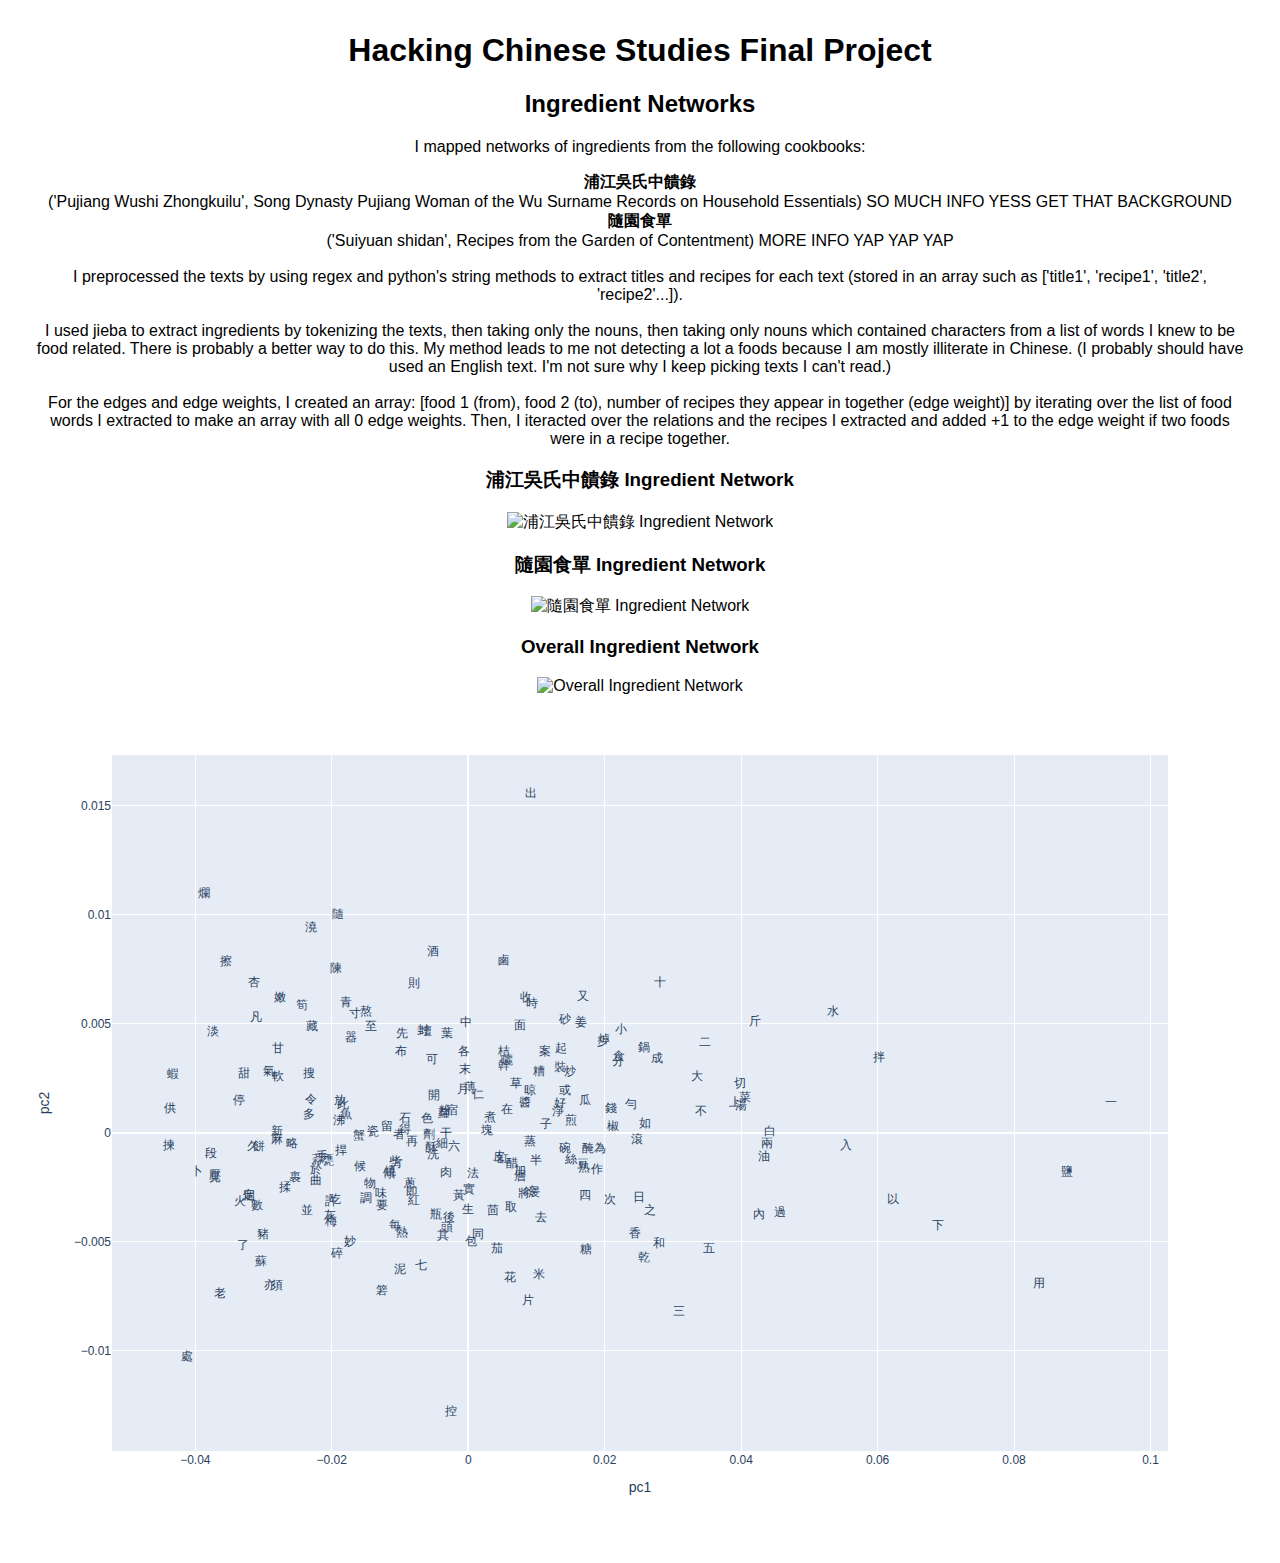
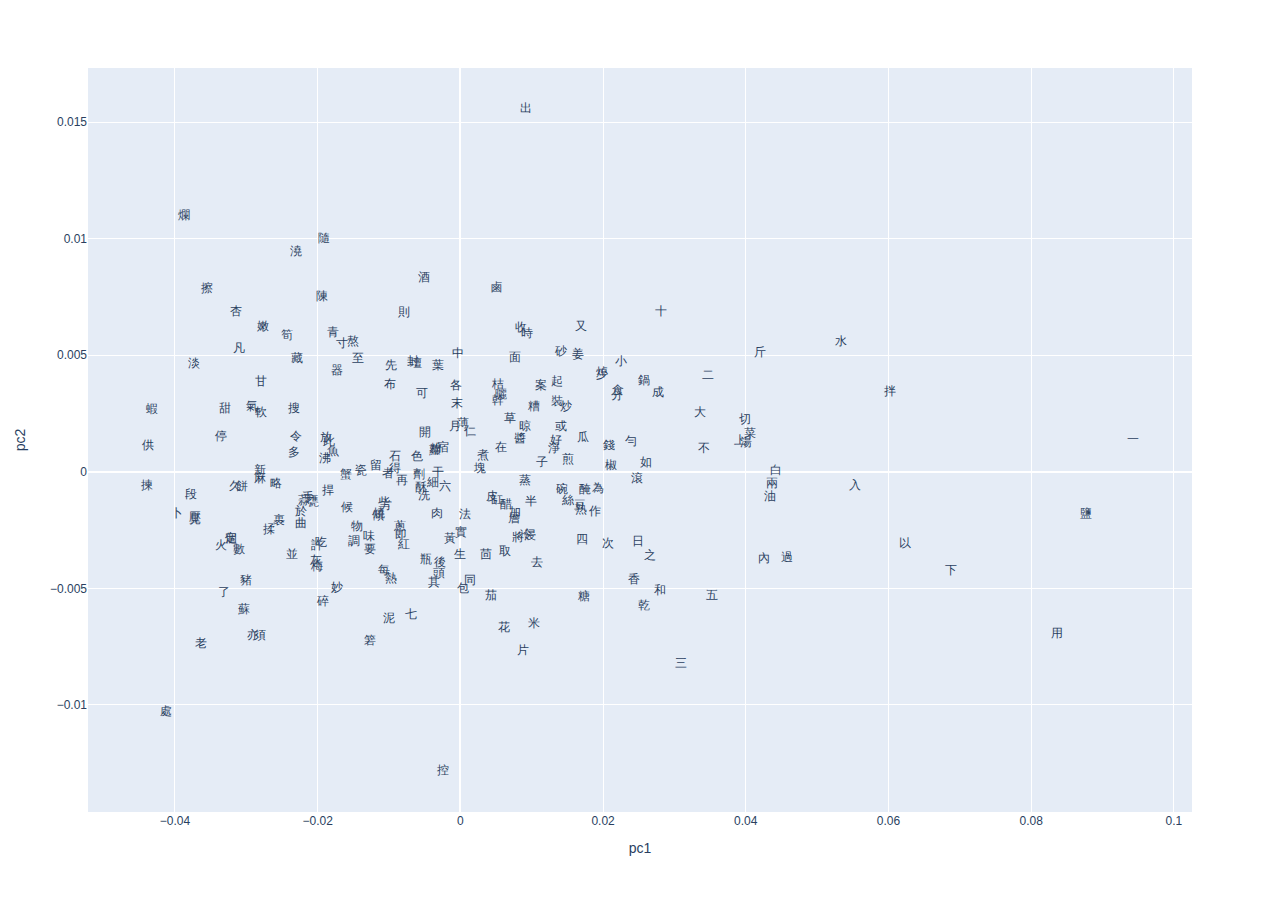
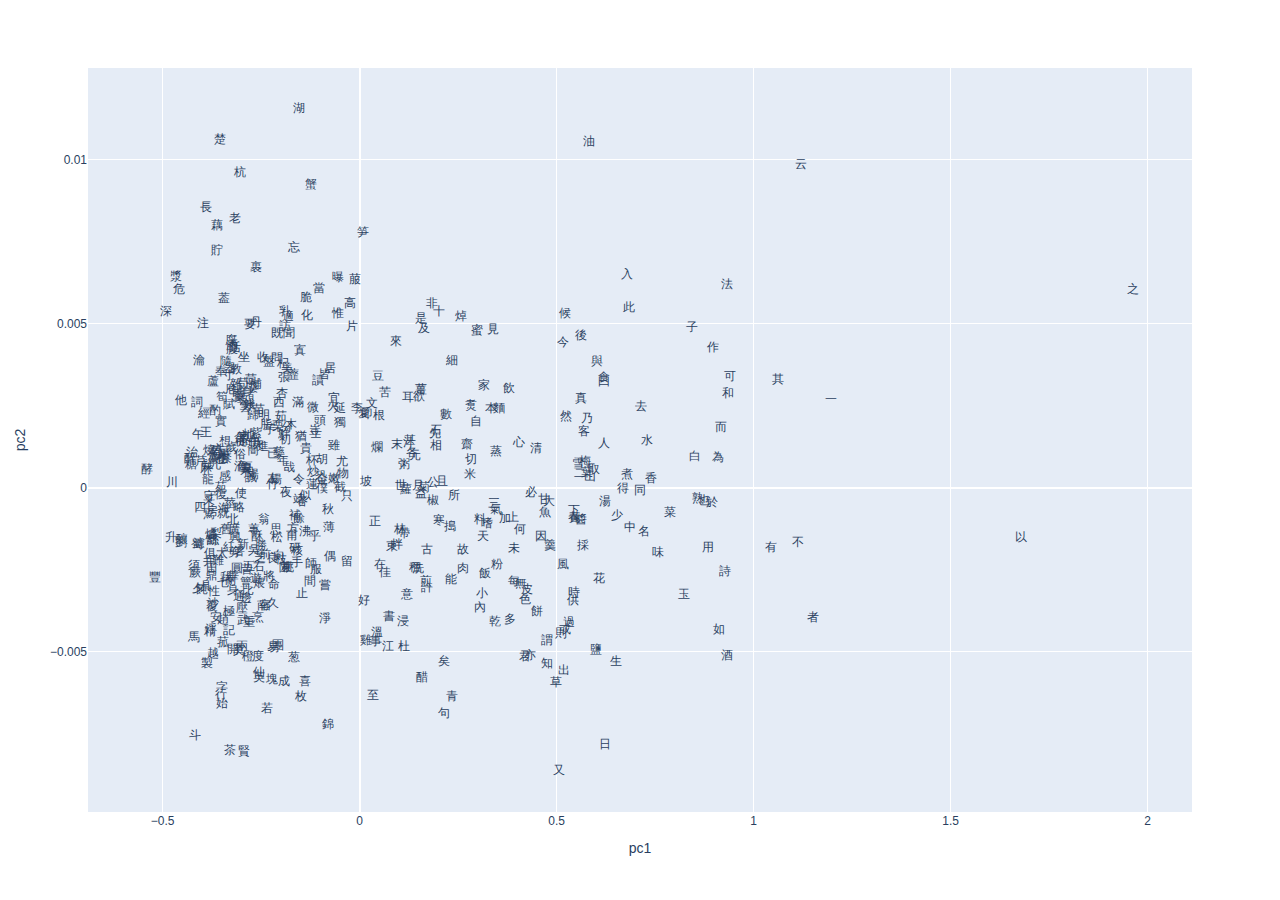
